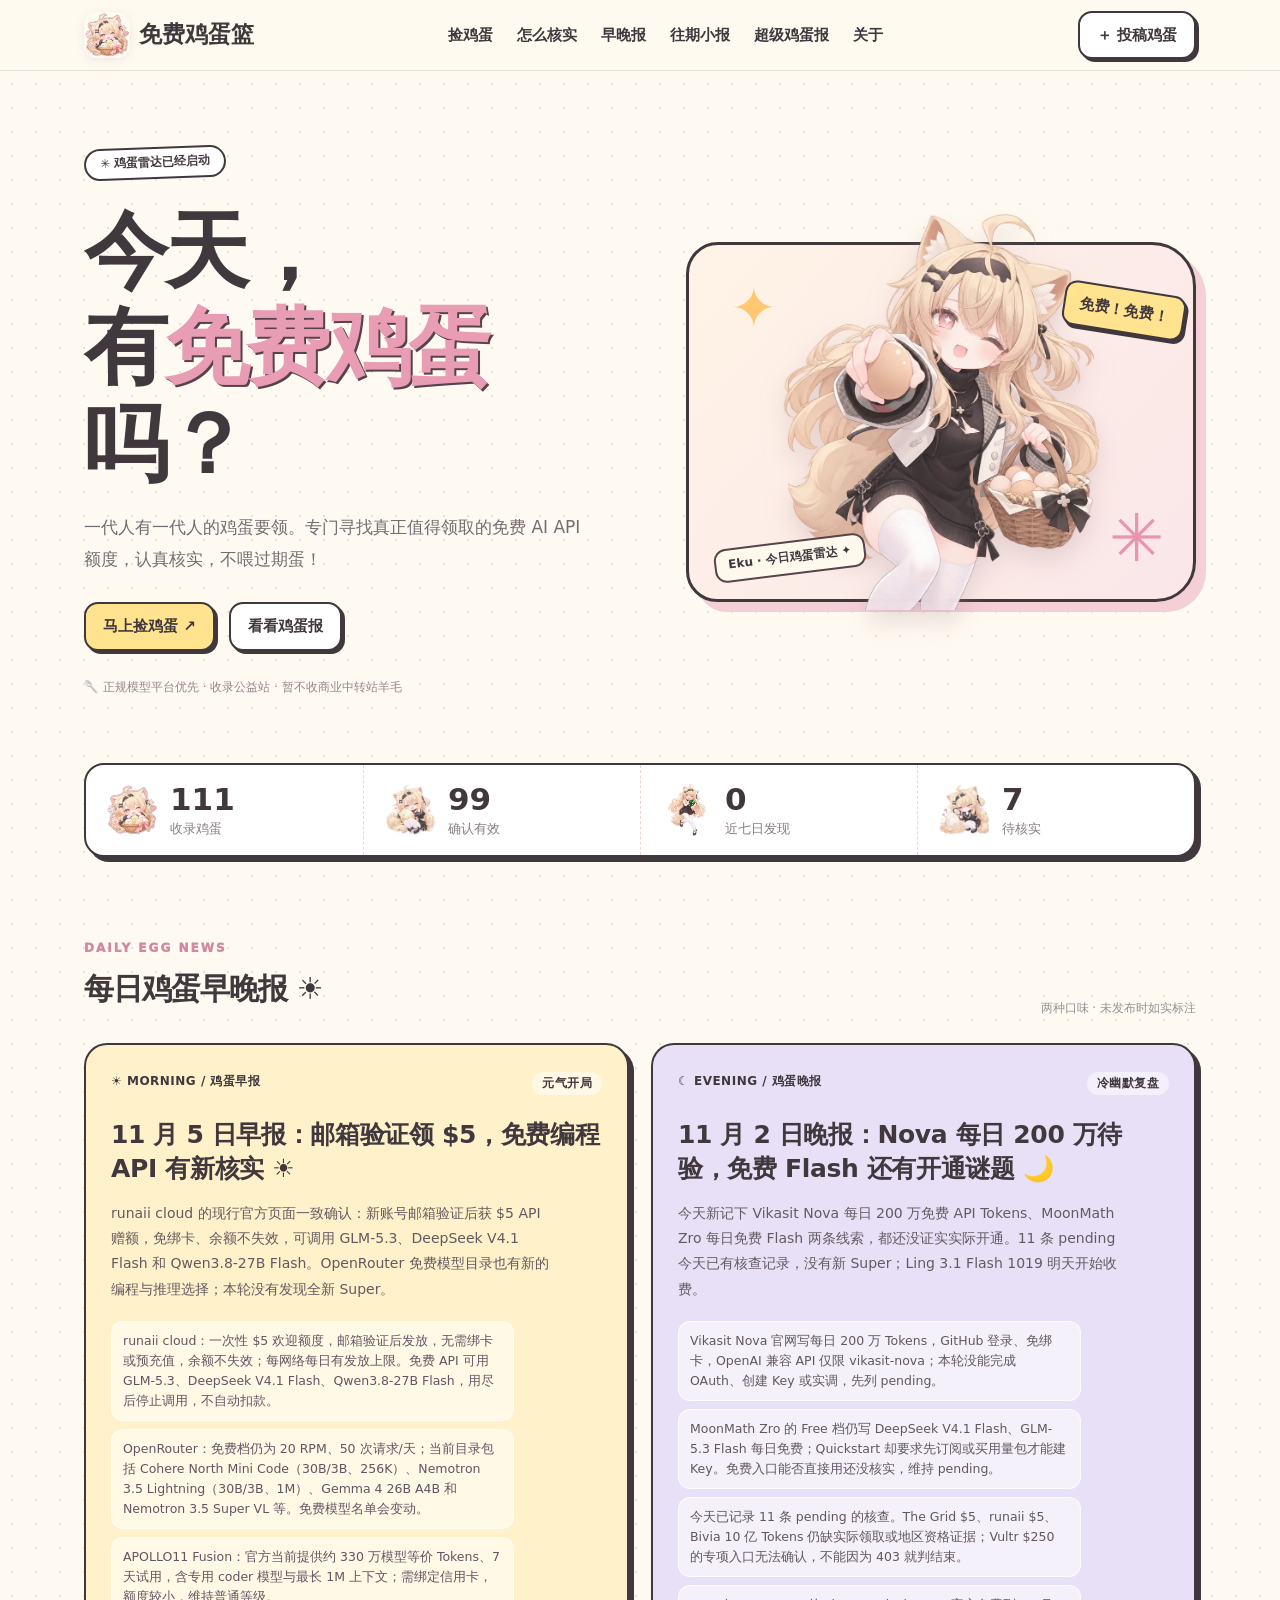
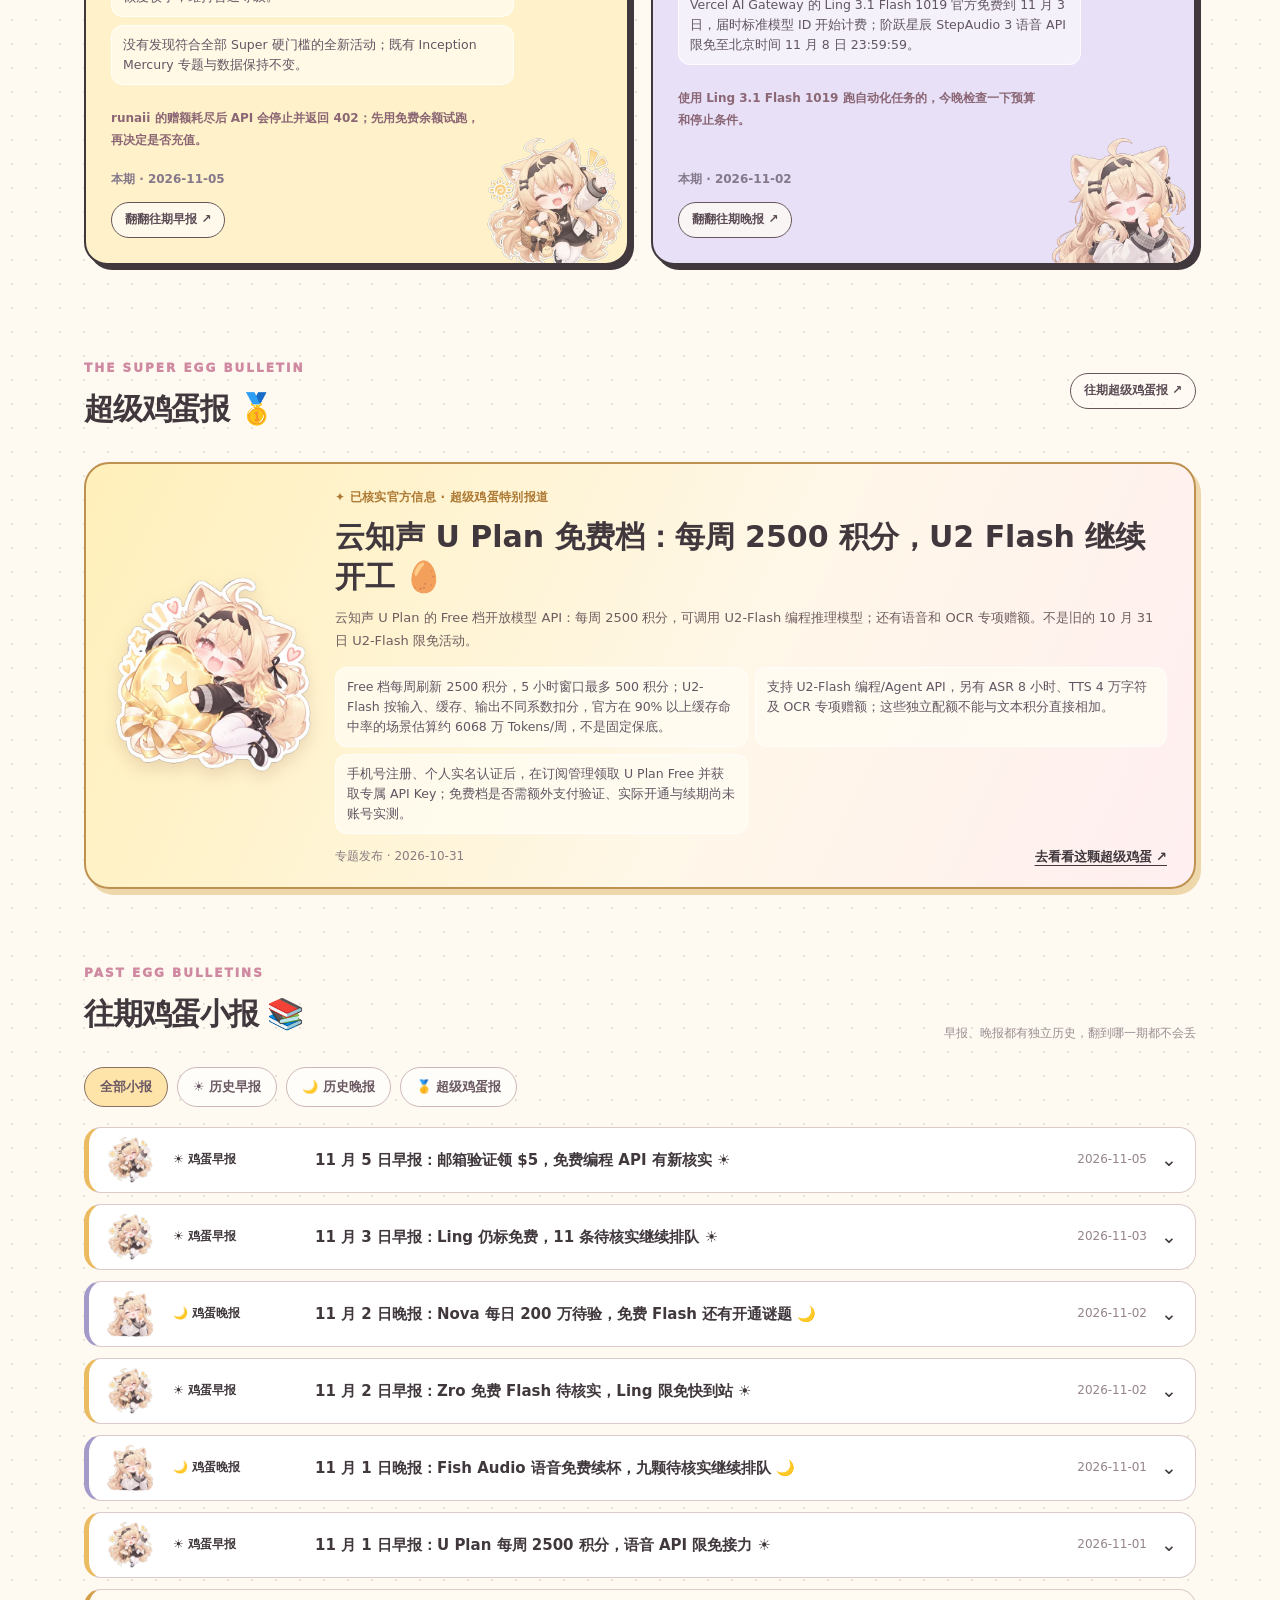
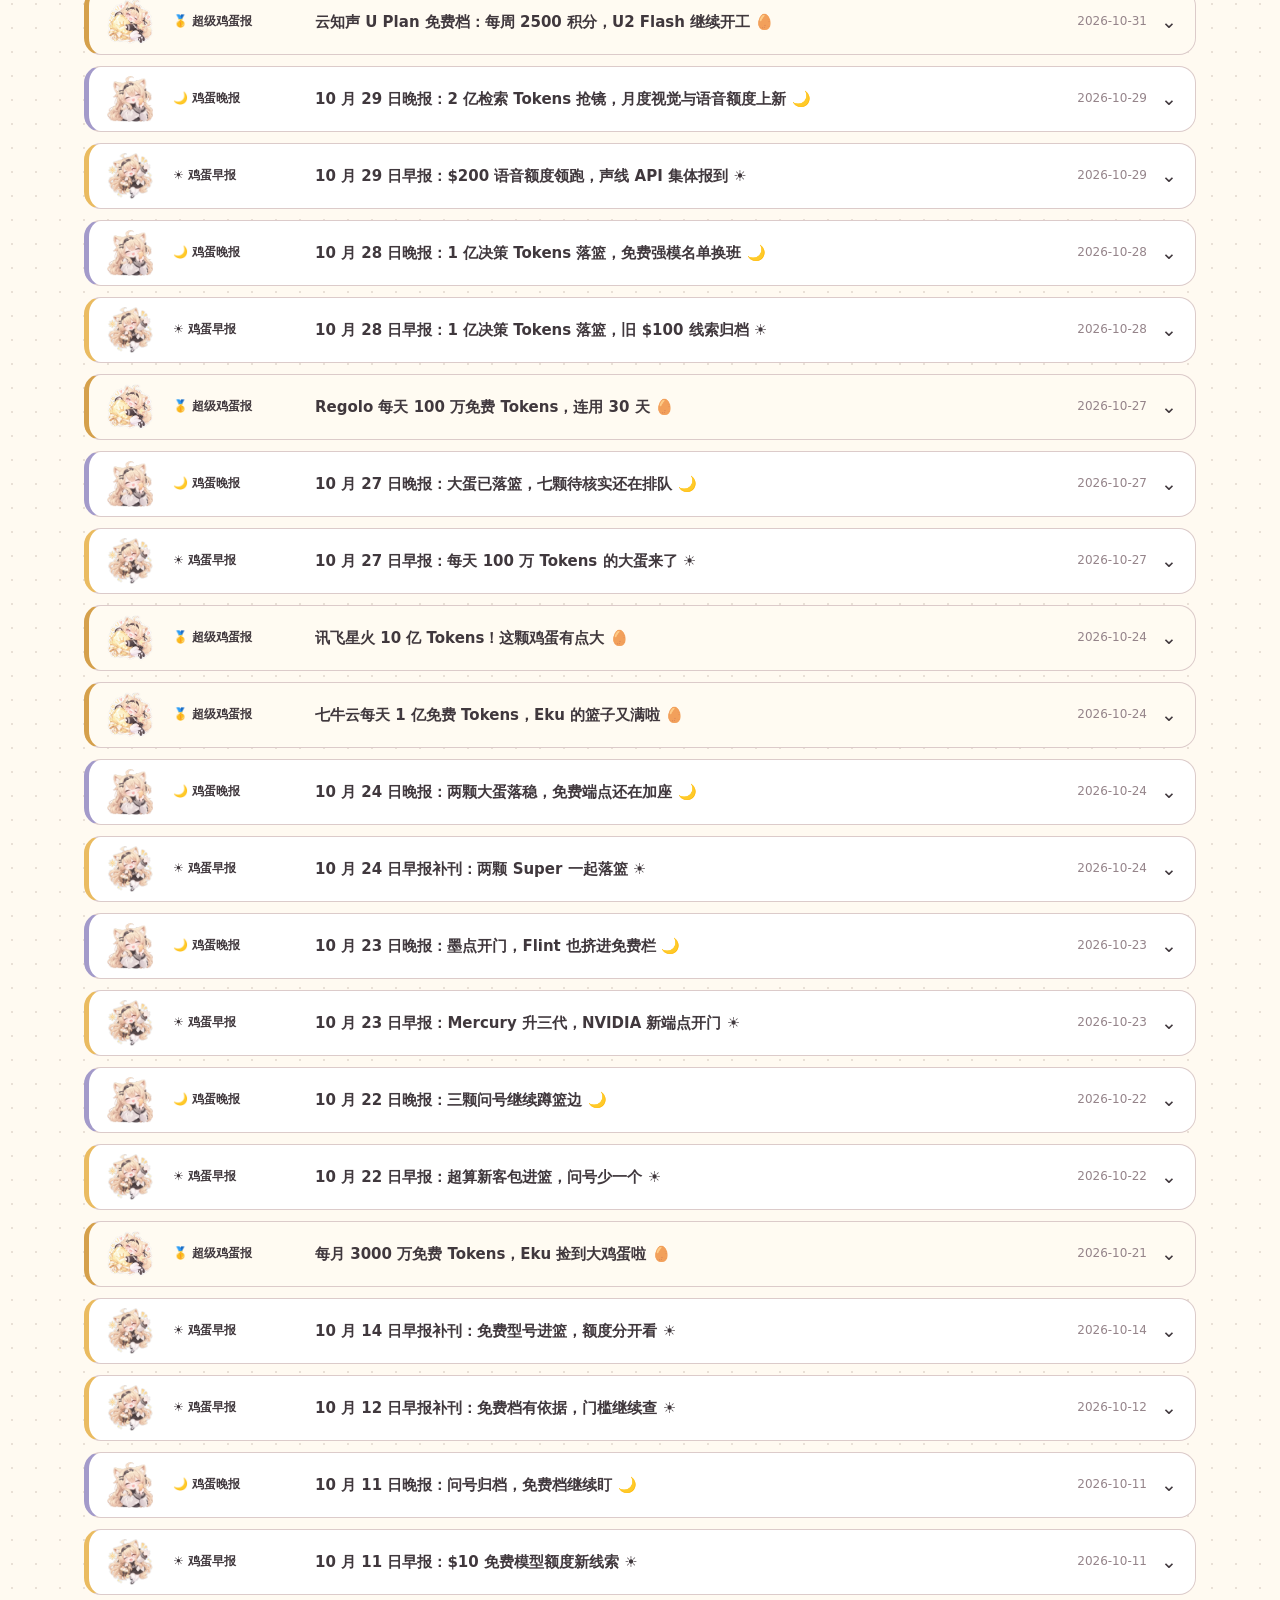
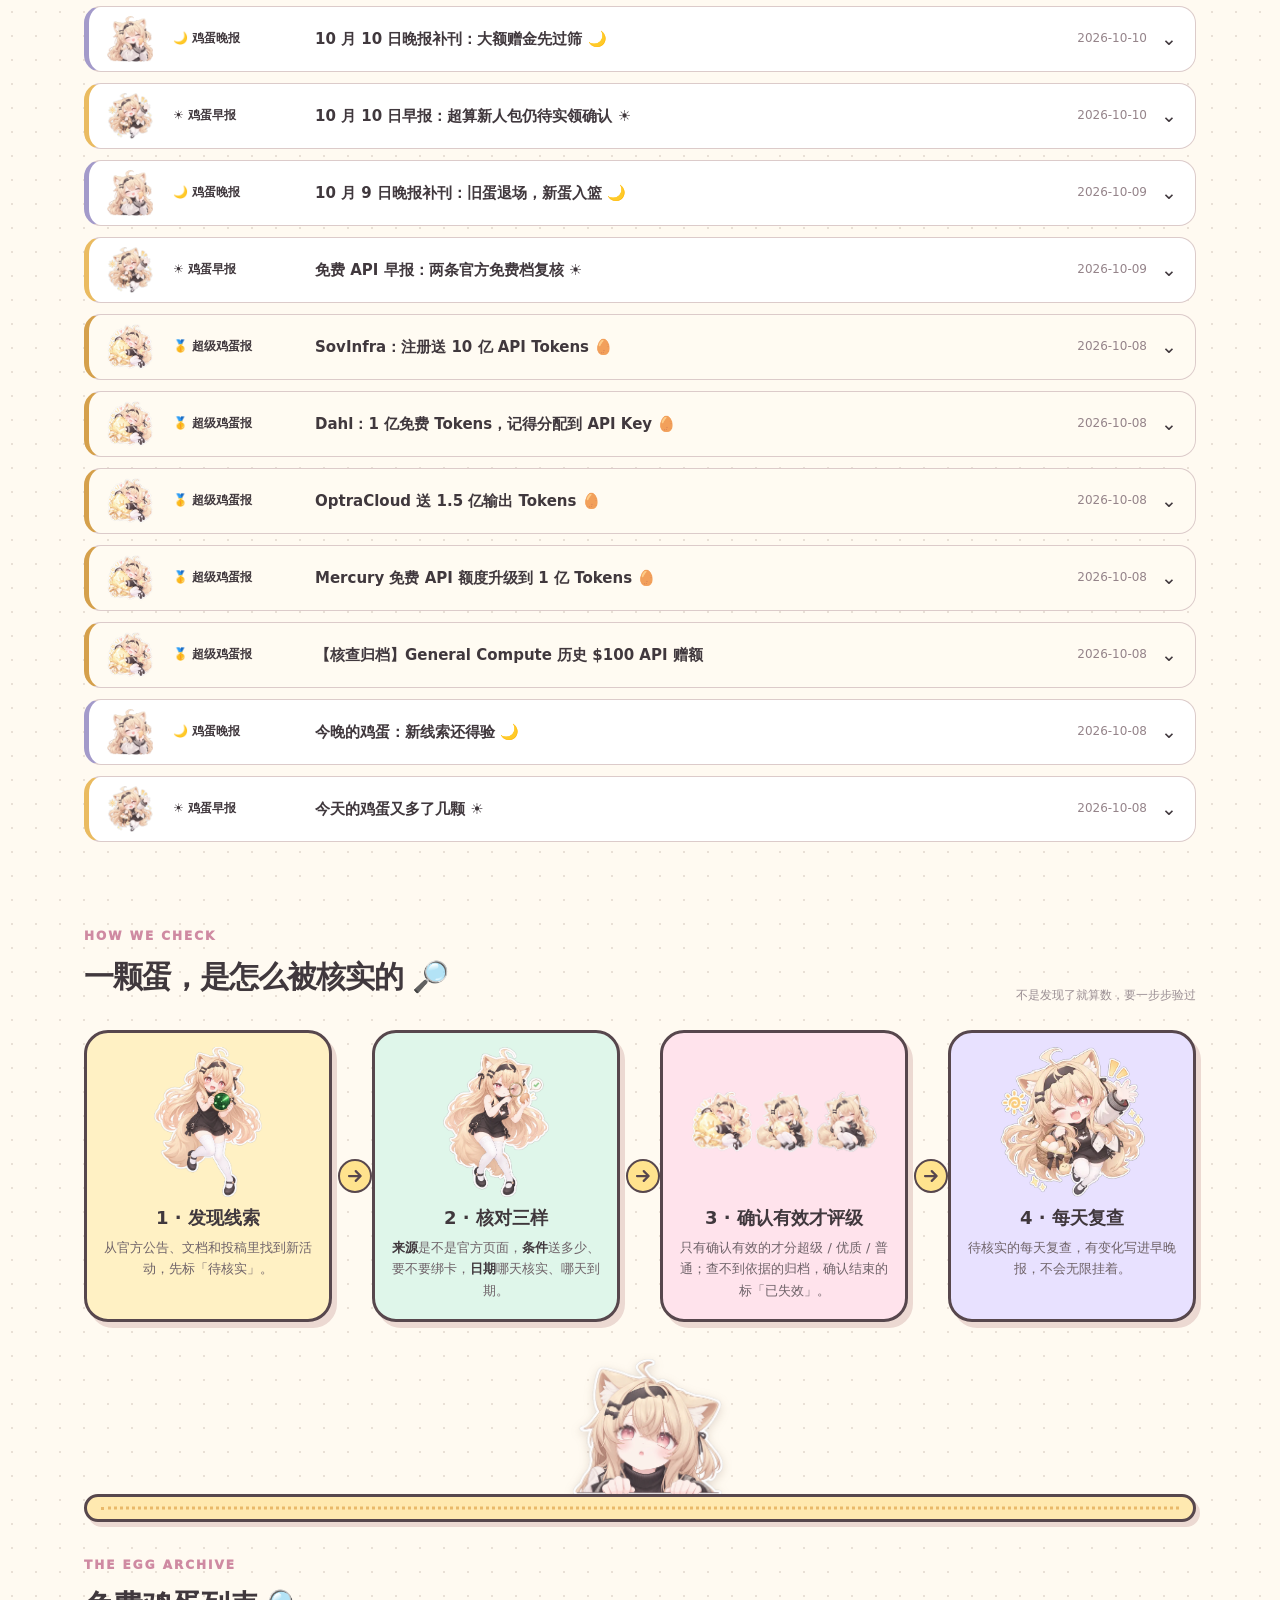
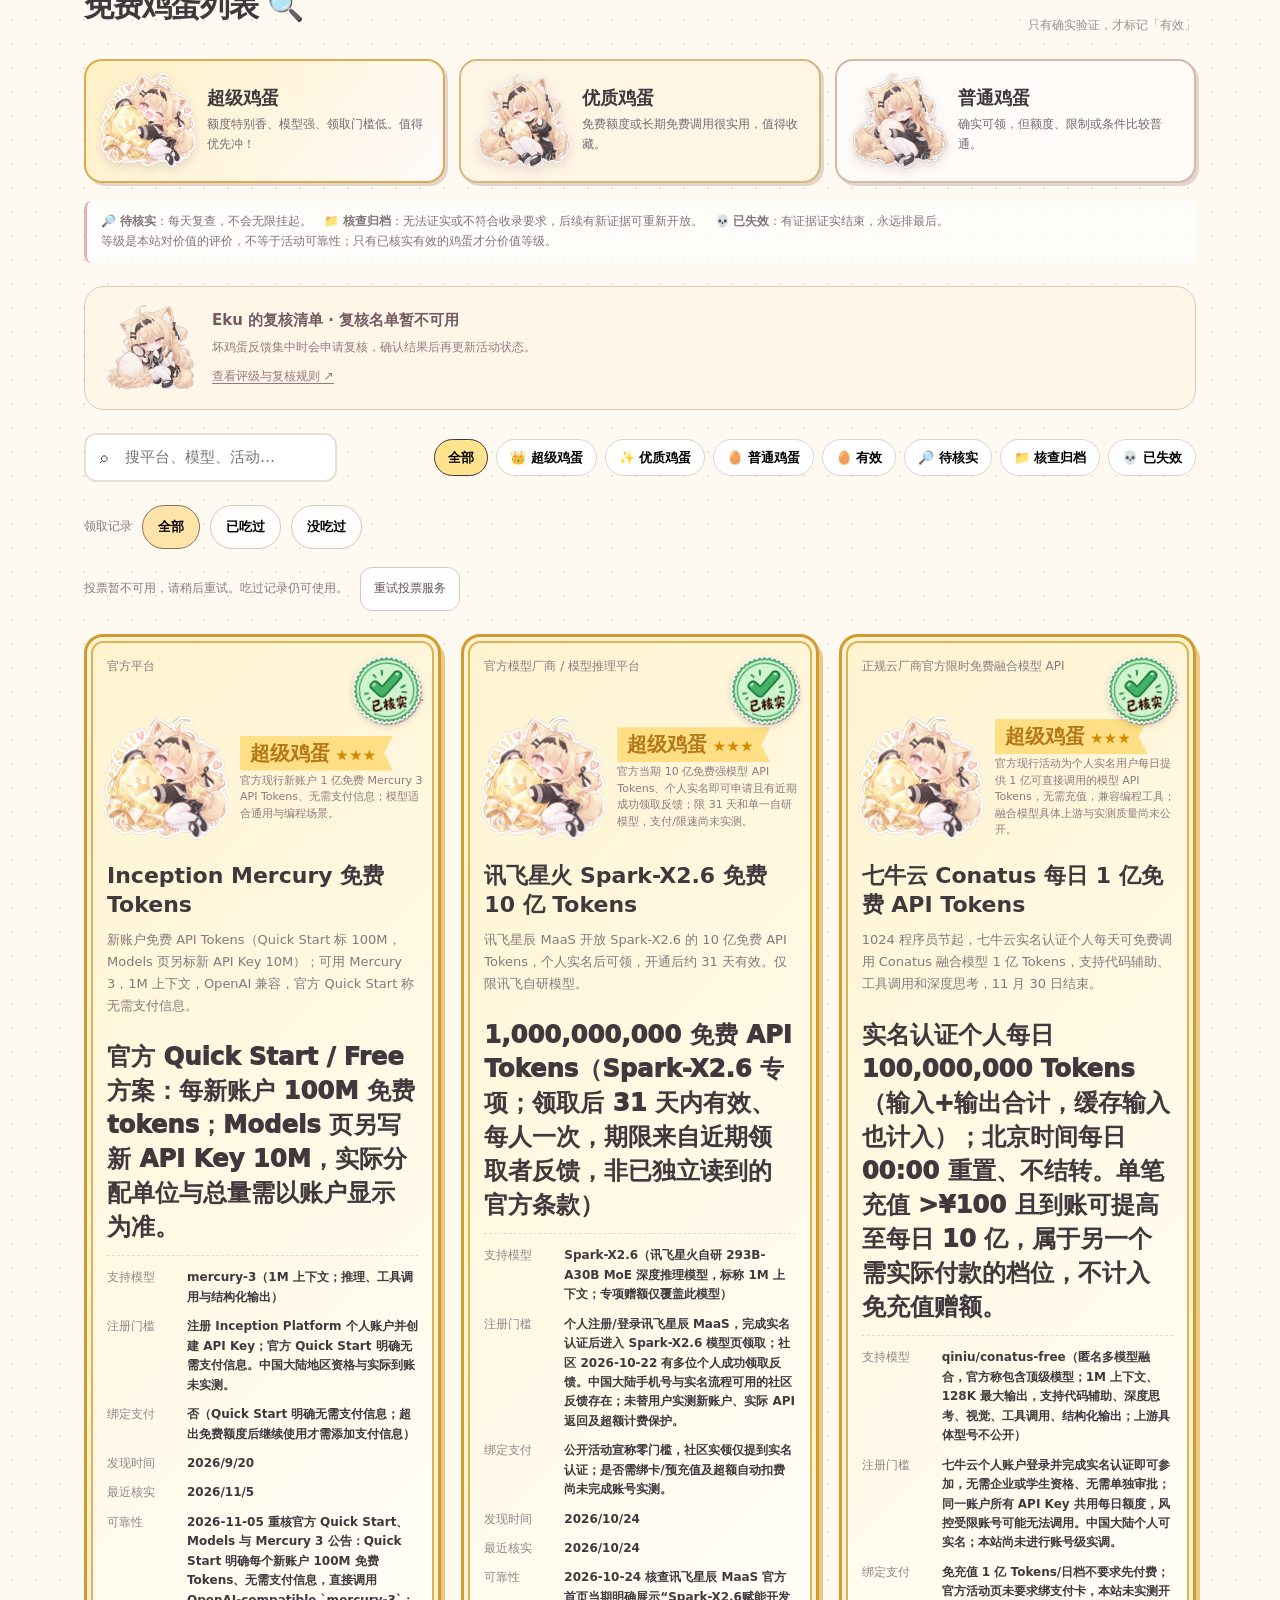
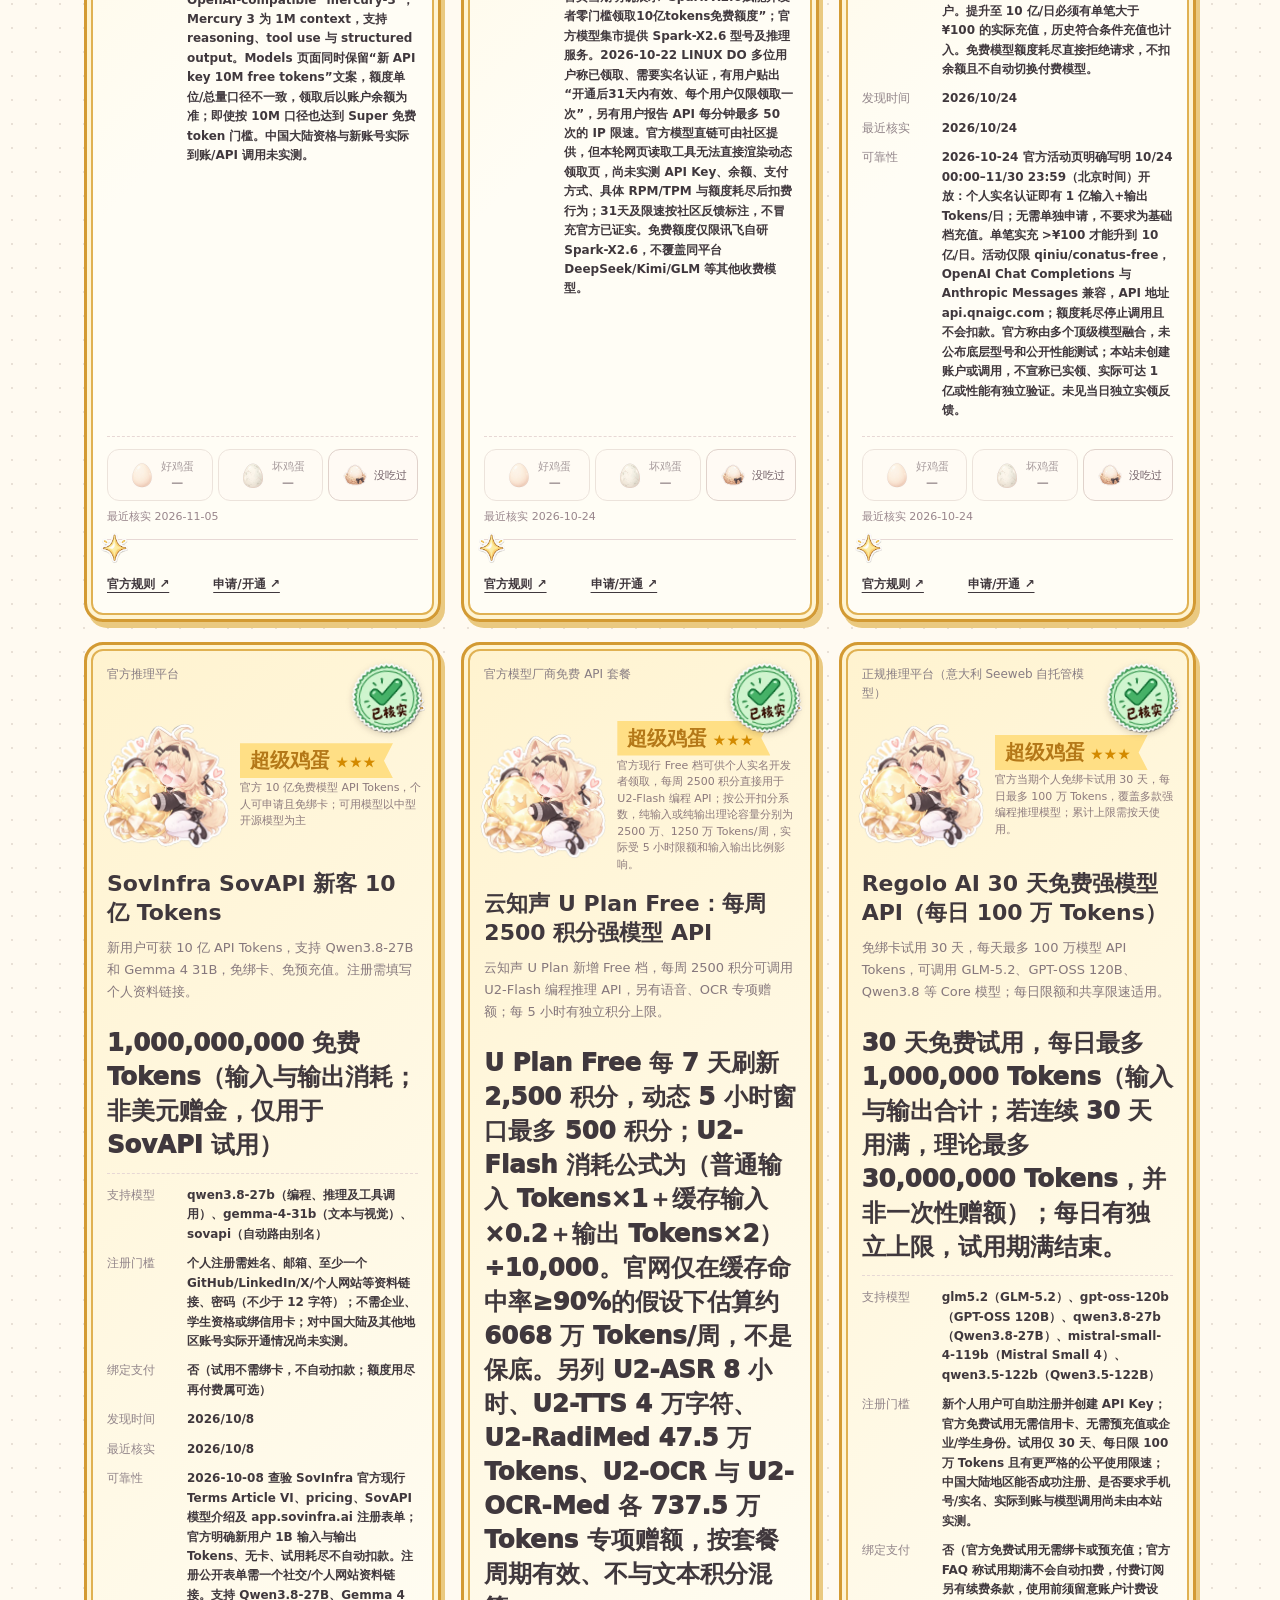
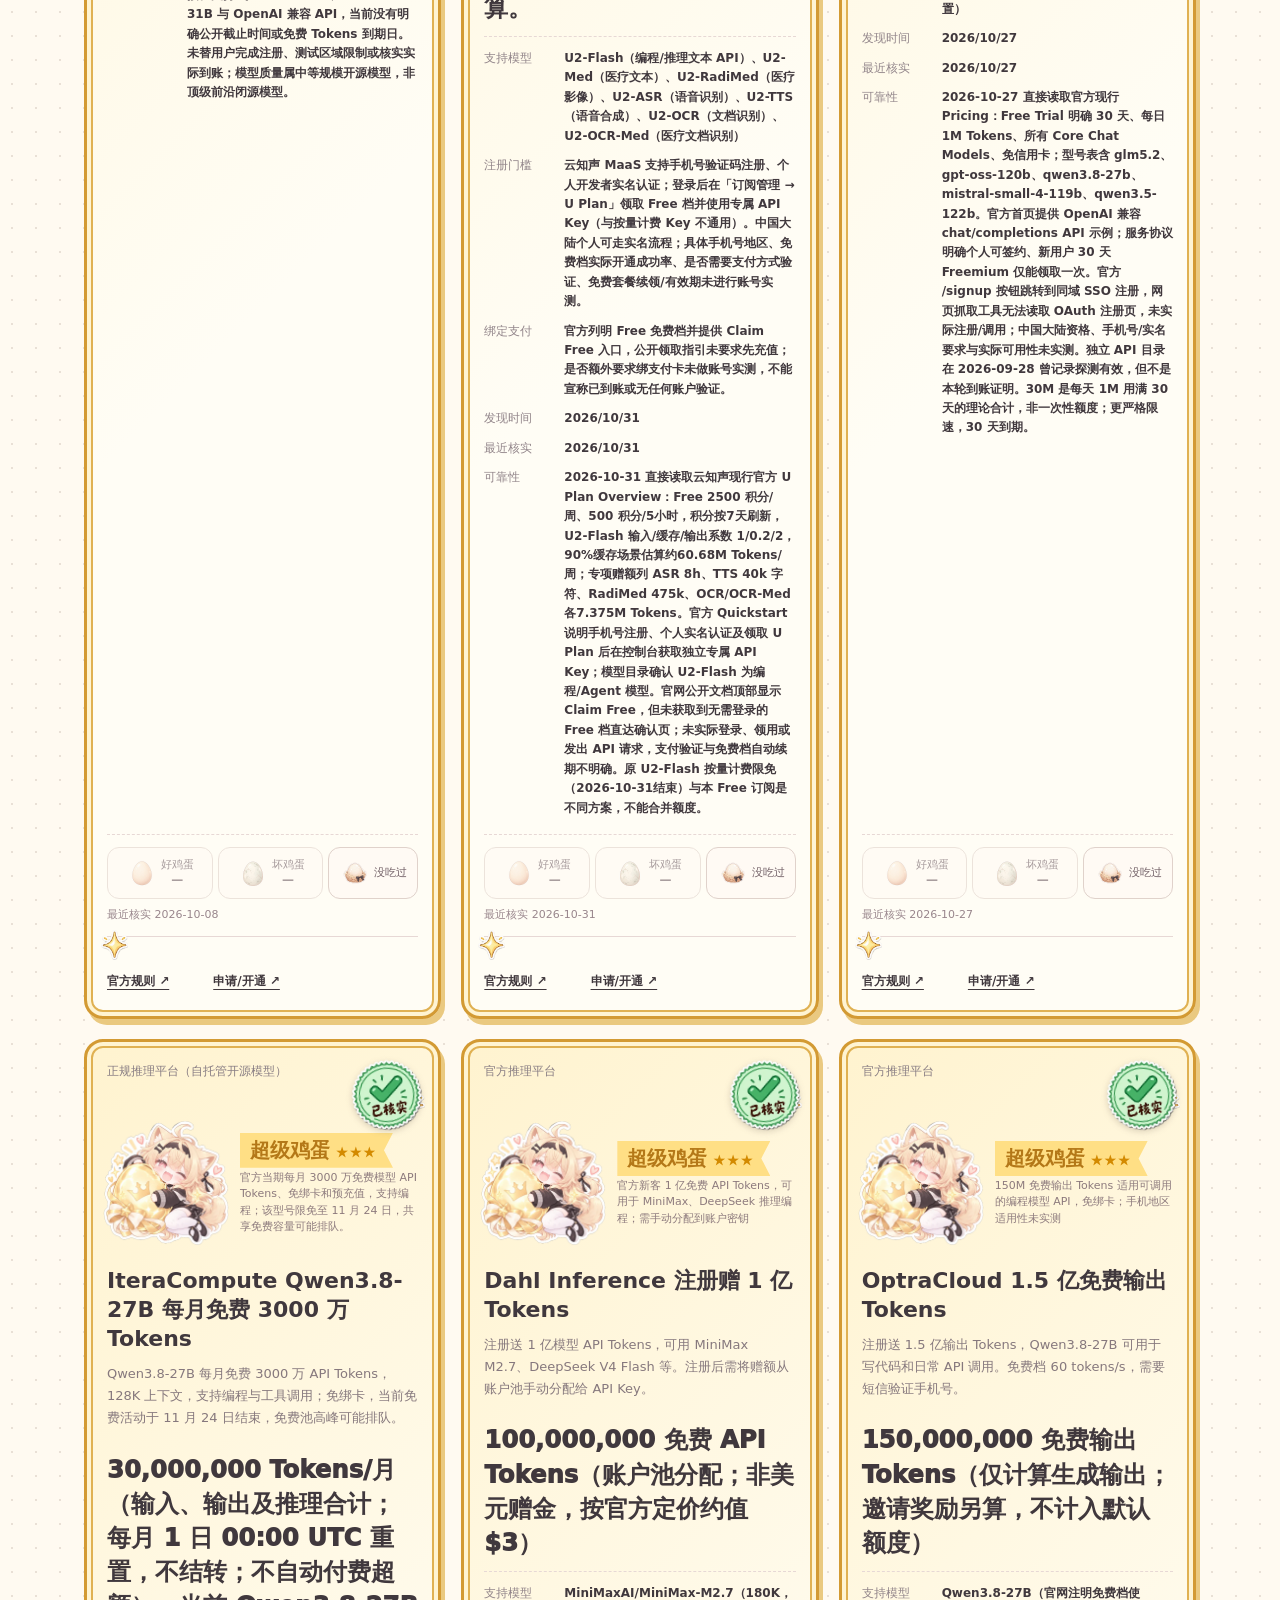
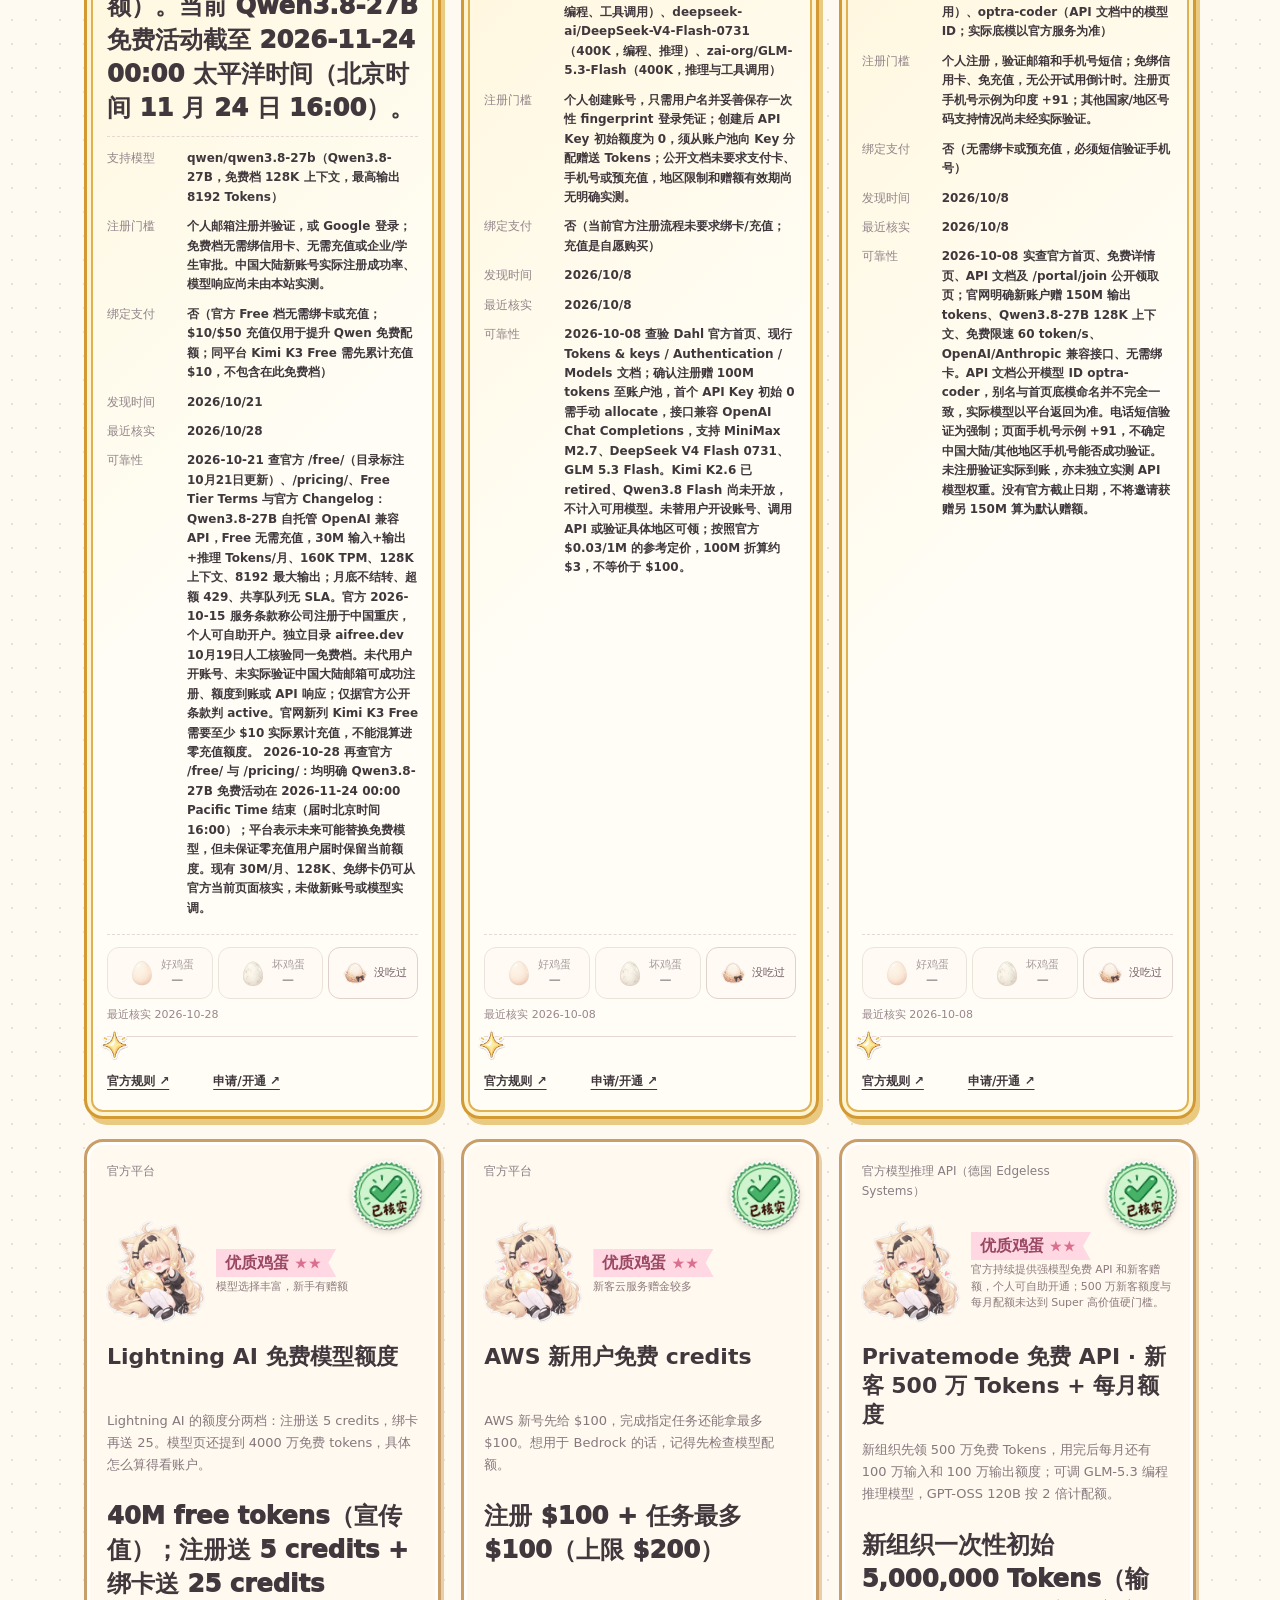
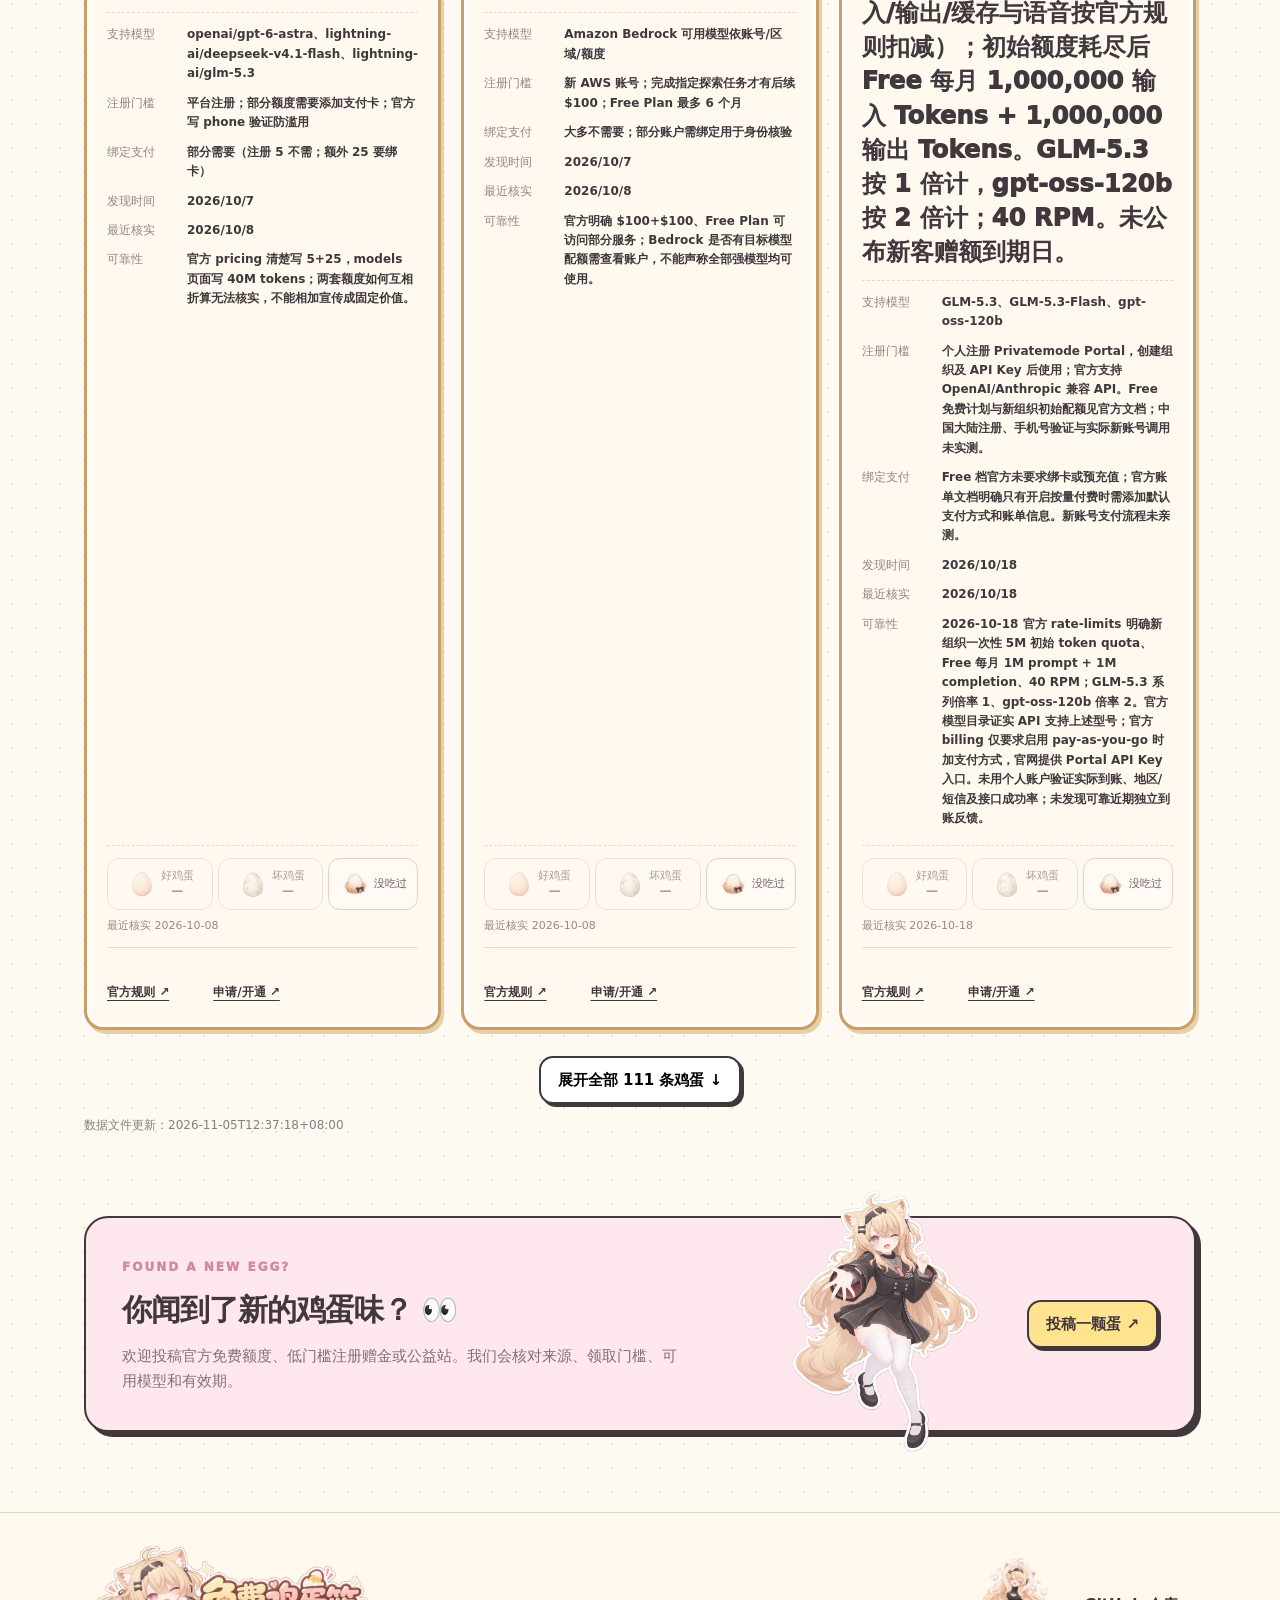
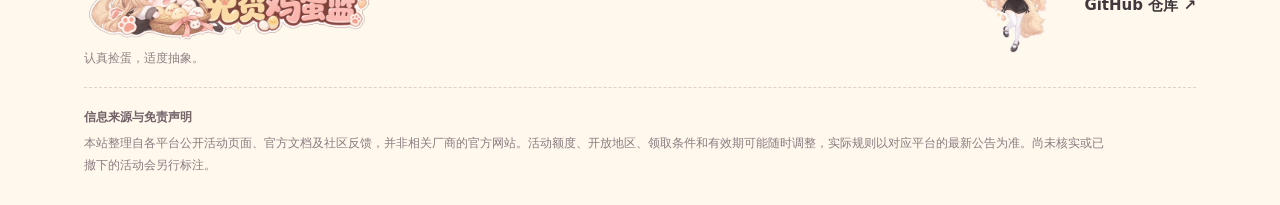
==== index.html @ 025cf50a "chore: prerender static egg list for SEO" ====
<!doctype html><html lang="zh-CN"><head><meta name="google-site-verification" content="b-DpogMk0o2dG3JGjEI1cPCQ_5Cg1grdQEY1y_pyw8s"><meta charset="utf-8"><meta name="viewport" content="width=device-width, initial-scale=1"><title>免费鸡蛋篮｜免费 AI API 额度每日更新与核实清单</title><link rel="icon" href="./assets/favicon.png?v=3" type="image/png" sizes="64x64"><link rel="apple-touch-icon" href="./assets/apple-touch-icon.png?v=3"><meta name="theme-color" content="#fff7e8"><meta name="description" content="每日更新的免费 AI API 额度清单：逐条核实官方来源、领取条件、是否绑卡和有效期，标注有效 / 待核实 / 已失效，并提供每日早晚报。"><meta name="keywords" content="免费AI额度,免费API,大模型免费额度,免费token,AI API 白嫖,公益站,免费额度汇总,免费鸡蛋篮"><meta name="robots" content="index,follow,max-image-preview:large"><link rel="canonical" href="https://freeegg.iffy.site/"><meta property="og:type" content="website"><meta property="og:locale" content="zh_CN"><meta property="og:url" content="https://freeegg.iffy.site/"><meta property="og:site_name" content="免费鸡蛋篮"><meta property="og:title" content="免费鸡蛋篮｜免费 AI API 额度每日更新与核实清单"><meta property="og:description" content="每日更新的免费 AI API 额度清单：逐条核实官方来源、领取条件、是否绑卡和有效期，标注有效 / 待核实 / 已失效，并提供每日早晚报。"><meta property="og:image" content="https://freeegg.iffy.site/assets/wordmark.webp?v=3"><meta property="og:image:alt" content="免费鸡蛋篮 Eku 标志"><meta name="twitter:card" content="summary_large_image"><meta name="twitter:title" content="免费鸡蛋篮｜免费 AI API 额度每日更新与核实清单"><meta name="twitter:description" content="每日更新的免费 AI API 额度清单：逐条核实官方来源、领取条件、是否绑卡和有效期，标注有效 / 待核实 / 已失效，并提供每日早晚报。"><meta name="twitter:image" content="https://freeegg.iffy.site/assets/wordmark.webp?v=3"><script type="application/ld+json">{"@context":"https://schema.org","@type":"WebSite","name":"免费鸡蛋篮","alternateName":["Free AI Credits","免费AI额度清单"],"url":"https://freeegg.iffy.site/","inLanguage":"zh-CN","description":"每日更新的免费 AI API 额度清单：逐条核实官方来源、领取条件、是否绑卡和有效期，标注有效 / 待核实 / 已失效，并提供每日早晚报。","sameAs":["https://github.com/if-u-can/free-ai-credits"]}</script><style>
:root{--ink:#40383d;--cream:#fffaf1;--pink:#f6bed2;--yellow:#ffe38e;--muted:#887e80}*{box-sizing:border-box}html{scroll-behavior:smooth}body{margin:0;font:15px/1.65 system-ui,"Microsoft YaHei",sans-serif;color:var(--ink);background:var(--cream);background-image:radial-gradient(#e9e0d6 .9px,transparent 1px);background-size:24px 24px}a{color:inherit;text-decoration:none}button,input{font:inherit}.wrap{max-width:1160px;margin:auto;padding:0 24px}header{position:sticky;top:0;z-index:10;background:#fffaf1ee;backdrop-filter:blur(10px);border-bottom:1px solid #eadfd7}header .wrap{display:flex;align-items:center;justify-content:space-between;min-height:70px;gap:15px}header .brand{font-weight:950;font-size:23px;white-space:nowrap}.brand i{font-style:normal;display:inline-grid;place-items:center;width:40px;height:40px;border:2px solid var(--ink);border-radius:13px;background:var(--yellow);box-shadow:3px 3px var(--ink);margin-right:10px}nav{display:flex;gap:24px;font-weight:700}nav a:hover{color:#c8738c}.subbtn,.btn{border:2px solid var(--ink);border-radius:14px;background:white;font-weight:850;padding:10px 17px;box-shadow:3px 3px var(--ink);display:inline-block;transition:transform .15s;cursor:pointer}.subbtn:hover,.btn:hover{transform:translate(2px,2px)}.btn.primary{background:var(--yellow)}.hero{display:grid;grid-template-columns:1fr .9fr;align-items:center;gap:35px;padding:76px 0 65px}.tag{display:inline-block;background:white;border:2px solid var(--ink);padding:4px 14px;border-radius:99px;font-size:12px;font-weight:800;transform:rotate(-2deg)}h1{font-size:clamp(50px,7vw,84px);line-height:1.15;margin:24px 0 18px;letter-spacing:-3px;font-weight:1000}h1 em{color:#e89db5;font-style:normal;text-shadow:2px 2px #56424a}.lead{color:#776b73;font-size:17px;max-width:500px;line-height:1.9}.heroaction{display:flex;gap:14px;flex-wrap:wrap;margin:27px 0}.hint{font-size:12px;color:#9a858e}.art{height:360px;background:#ffebef;border:3px solid var(--ink);border-radius:46% 54% 43% 57%/56% 43% 57% 44%;box-shadow:10px 10px #f4cfd6;display:grid;place-items:center;position:relative;overflow:hidden}.art:before{content:'✦';position:absolute;font-size:55px;color:#ffc76f;left:42px;top:18px}.art:after{content:'✳';position:absolute;font-size:66px;color:#e995b0;right:29px;bottom:5px}.mascot{height:244px;width:192px;background:#fffdf2;border:4px solid #4d3b45;box-shadow:inset -15px -18px #ffedce;border-radius:50% 50% 42% 44%/62% 62% 38% 38%;position:relative;z-index:2;transform:rotate(-8deg);animation:bop 3s ease-in-out infinite}.mascot:before{content:'';position:absolute;left:15px;top:29px;background:#dcbca5;width:154px;height:41px;border-radius:80% 20% 50% 10%;transform:rotate(-16deg);box-shadow:0 5px #b79383}.eyes{position:absolute;top:126px;left:44px;display:flex;gap:49px}.eyes i{display:block;background:#4d3b45;height:27px;width:12px;border-radius:50%}.mouth{position:absolute;top:153px;left:87px;font-size:27px;font-weight:900}.cheek{position:absolute;top:154px;width:27px;height:12px;background:#f8b4c1;border-radius:50%}.cheek.left{left:23px}.cheek.right{right:21px}.speech{position:absolute;z-index:3;right:8px;top:43px;background:var(--yellow);padding:8px 14px;border:2px solid var(--ink);border-radius:12px;font-size:15px;font-weight:1000;transform:rotate(9deg);box-shadow:3px 3px var(--ink)}.artlabel{position:absolute;z-index:3;bottom:25px;left:25px;font-weight:900;transform:rotate(-7deg)}@keyframes bop{50%{transform:rotate(-4deg) translateY(-12px)}}.stats{display:grid;grid-template-columns:repeat(4,1fr);border:2px solid var(--ink);box-shadow:5px 5px var(--ink);background:white;border-radius:20px;margin-bottom:82px}.stats>div{padding:22px 15px;text-align:center}.stats>div+div{border-left:1px dashed #e8d8d0}.stats b{font-size:31px;display:block;line-height:1.4}.stats span{color:var(--muted);font-size:13px}.head{display:flex;justify-content:space-between;align-items:end;gap:20px;margin-bottom:24px}.kicker{font-size:12px;color:#cf8aa2;letter-spacing:2px;font-weight:950}h2{font-size:30px;margin:5px 0;letter-spacing:-1px}.soft{font-size:12px;color:#9a8e93}.reportgrid{display:grid;grid-template-columns:1fr 1fr;gap:22px}.report{border:2px solid var(--ink);border-radius:23px;padding:26px;box-shadow:5px 5px var(--ink);min-height:235px}.morning{background:#fff1c9}.evening{background:#e7e0f7}.reporttop{display:flex;justify-content:space-between;font-weight:900;font-size:12px;letter-spacing:.5px}.reporttop span+span{background:#ffffff80;border-radius:99px;padding:2px 10px}.report h3{font-size:24px;margin:30px 0 7px}.report p{margin:5px 0;line-height:1.9}.report time{font-size:12px;color:#84788a}.reports{margin-bottom:94px}.filters{display:flex;align-items:center;justify-content:space-between;gap:16px;flex-wrap:wrap;margin-bottom:23px}.search{display:flex;align-items:center;background:white;border:2px solid #e9ded6;border-radius:12px;padding:9px 14px;min-width:230px}.search input{border:0;background:none;outline:0;width:100%;min-width:0}.chips{display:flex;gap:8px;flex-wrap:wrap}.chips button{border:1.5px solid #ded1cf;background:white;border-radius:99px;padding:7px 13px;cursor:pointer;font-size:13px;font-weight:800}.chips button.active{background:var(--yellow);border-color:var(--ink)}.cards{display:grid;grid-template-columns:repeat(3,minmax(0,1fr));gap:20px}.eggcard{background:white;border:2px solid #65535a;border-radius:19px;padding:20px;box-shadow:3px 4px #dccbc8}.eggcard .line{display:flex;justify-content:space-between;align-items:center;gap:10px}.eggcard h3{font-size:22px;margin:11px 0 5px}.eggcard .desc{font-size:13px;color:#86787d;min-height:45px}.status{font-size:12px;border-radius:99px;padding:4px 10px;font-weight:900;background:#f6e5c9}.status.active{background:#d5f3d8}.status.expired{background:#eedcde}.status.pending{background:#fff0b8}.amount{font-size:26px;font-weight:1000;margin:16px 0 10px}.meta{display:grid;gap:7px;border-top:1px dashed #e7d8d5;padding-top:12px;font-size:12px}.meta div{display:grid;grid-template-columns:76px 1fr;gap:5px}.meta span{color:#92858a}.meta b{font-weight:750}.cardfoot{display:flex;justify-content:space-between;align-items:center;gap:8px;margin-top:18px;font-size:12px}.cardfoot a{font-weight:900;text-decoration:underline;text-underline-offset:3px}.cardfoot a.disabled{color:#afa5a6;pointer-events:none;text-decoration:none}.empty{grid-column:1/-1;padding:38px;text-align:center;border:2px dashed #d4b6ba;border-radius:20px;background:white}.listing{margin-bottom:80px}.submit{display:flex;justify-content:space-between;align-items:center;gap:35px;padding:36px;background:#ffe8ed;border:2px solid var(--ink);box-shadow:5px 5px var(--ink);border-radius:24px;margin-bottom:80px}.submit h2{margin:6px 0 10px}.submit p{color:#807078;margin:0;max-width:660px}.submit .btn{white-space:nowrap}footer{border-top:1px solid #e1d4cb;background:#fff8ed;padding:28px 0}.foot{display:flex;justify-content:space-between;align-items:center;gap:25px}.foot p{color:#8e8183;font-size:12px}.foot a{font-weight:900}.small{font-size:12px;color:#887d83}.error{color:#bb5271}@media(max-width:900px){.hero{grid-template-columns:1fr}.art{max-width:520px;width:100%;margin:auto}.cards{grid-template-columns:repeat(2,1fr)}}@media(max-width:660px){nav{display:none}.wrap{padding:0 17px}.hero{padding-top:45px}.art{height:295px}.stats{grid-template-columns:repeat(2,1fr)}.stats>div:nth-child(3){border-left:0;border-top:1px dashed #e8d8d0}.stats>div:nth-child(4){border-top:1px dashed #e8d8d0}.reportgrid,.cards{grid-template-columns:1fr}.head{align-items:start;flex-direction:column;gap:2px}.submit,.foot{flex-direction:column;align-items:start}h2{font-size:26px}.hero h1{letter-spacing:-2px}header .subbtn{font-size:12px;padding:8px}.stats{margin-bottom:60px}}
.eku-art{background:linear-gradient(130deg,#fff3e6,#fae6e9);border-radius:32px 44px 40px 31px;overflow:visible;isolation:isolate}.eku-hero-img{position:absolute;z-index:4;height:112%;width:100%;object-fit:contain;object-position:bottom;bottom:-11px;filter:drop-shadow(0 12px 12px #aa8d8b45);animation:bop 4s ease-in-out infinite}.eku-art .mascot{display:none}.eku-art .speech{z-index:6}.eku-art .artlabel{z-index:6;background:#fff9ed;border:2px solid #56444a;border-radius:12px;padding:5px 12px;font-size:12px}.report{position:relative;overflow:hidden}.report-mascot{position:absolute;right:3px;bottom:-15px;width:140px;height:140px;object-fit:contain;opacity:.91;pointer-events:none}.report h3,.report p,.report time{position:relative;z-index:2}.report p{max-width:75%}.night-mascot{object-position:center;opacity:.95}@media(max-width:660px){.eku-hero-img{height:108%}.report-mascot{width:110px;height:110px}.report p{max-width:78%}}
/* Egg value tiers: status is independent of editorial value grade */
.grade-guide{display:grid;grid-template-columns:repeat(3,minmax(0,1fr));gap:14px;margin:0 0 18px}
.grade-explain{display:grid;grid-template-columns:100px 1fr;align-items:center;gap:8px;border:2px solid #57474d;background:#fff;border-radius:18px;padding:10px 13px;min-height:124px;box-shadow:3px 3px #e3d5cb}
.grade-explain img{width:98px;height:98px;object-fit:contain;filter:drop-shadow(0 4px 5px #bfa4a455)}
.grade-explain strong{display:block;font-size:18px;line-height:1.5}
.grade-explain p{font-size:12px;color:#746972;margin:4px 0}
.grade-explain.super{background:linear-gradient(130deg,#fff1c4,#fffafb);border-color:#dbab52}
.grade-explain.premium{background:#fff5e5;border-color:#d7b77c}
.grade-explain.normal{background:#fffbf8;border-color:#d8b7a4}
.status-explain{font-size:12px;color:#81747a;margin:0 0 23px;padding:11px 14px;background:#ffffffa8;border-left:3px solid #e3b1ba;border-radius:8px}
.tier-card{position:relative;overflow:hidden;transition:transform .18s ease,box-shadow .18s ease}
.tier-card:hover{transform:translateY(-3px);box-shadow:4px 8px #dacaca}
.tier-card.tier-super{border-color:#d39a33;background:linear-gradient(135deg,#fff3cf,#fffdf5 62%);box-shadow:4px 5px #eac980}
.tier-card.tier-premium{border-color:#ca9e69;background:#fff9ef}
.tier-card.tier-normal{border-color:#9f8a8a}
.tier-card.tier-pending{border-color:#c5b1a1;background:#fffdf8}
.tier-card.tier-expired{border-color:#aaa1ac;background:#faf8fa}
.grade-strip{display:flex;align-items:center;gap:10px;margin:8px -5px 8px}
.grade-strip img{width:92px;height:92px;object-fit:contain;flex-shrink:0}
.grade-copy{display:flex;flex-direction:column;gap:2px}
.grade-copy strong{font-size:16px;font-weight:950;color:#53404b}
.grade-copy small{font-size:11px;color:#8d7a7d;line-height:1.5}
.tier-card.tier-super .grade-copy strong{color:#b47818}
.tier-card.tier-expired .grade-copy strong{color:#887981}
@media(max-width:900px){.grade-guide{grid-template-columns:1fr 1fr}.grade-explain:last-child{grid-column:1/-1}}
@media(max-width:660px){.grade-guide{grid-template-columns:1fr;gap:10px}.grade-explain:last-child{grid-column:auto}.grade-explain{min-height:100px;grid-template-columns:83px 1fr}.grade-explain img{width:83px;height:83px}.grade-strip img{width:84px;height:84px}}

/* Cards: one flexible column per card. Natural row height, no clipped evidence. */
.cards{align-items:stretch}
.eggcard{display:flex;flex-direction:column;min-width:0;height:100%}
.card-main{display:flex;flex-direction:column;flex:1;min-width:0}
.eggcard .line{min-height:34px}
.eggcard .grade-strip{min-height:100px}
.eggcard .grade-copy{min-width:0}
.eggcard .grade-copy small{overflow-wrap:anywhere}
.eggcard h3{line-height:1.32;min-height:2.64em;margin:8px 0 10px;overflow-wrap:anywhere}
.eggcard .desc{line-height:1.7;min-height:3.4em;margin:0 0 8px}
.eggcard .amount{font-size:clamp(19px,1.9vw,25px);line-height:1.4;min-height:4.2em;margin:15px 0 11px;overflow-wrap:anywhere;word-break:normal}
.eggcard .meta{width:100%;gap:10px;font-size:12px;line-height:1.62}
.eggcard .meta>div{grid-template-columns:72px minmax(0,1fr);gap:8px;align-items:start}
.eggcard .meta b{min-width:0;overflow-wrap:anywhere;word-break:normal}
.eggcard .cardfoot{margin-top:auto;padding-top:15px;min-height:100px;border-top:1px solid #e7d8d5;display:grid;grid-template-rows:minmax(20px,auto) minmax(28px,auto);gap:9px;align-content:end;align-items:center;font-size:12px}
.eggcard .foot-note{color:#887d83;font-size:12px;line-height:1.55}
.eggcard .foot-links{display:flex;justify-content:flex-end;align-items:center;gap:10px 16px;flex-wrap:wrap;min-height:28px}
.eggcard .foot-links a{font-size:12px;font-weight:900;text-decoration:underline;text-underline-offset:4px;white-space:nowrap}
.eggcard .foot-links a:focus-visible{outline:2px solid #ce8ba3;outline-offset:4px}
@media(max-width:660px){
  .eggcard .grade-strip{min-height:84px}
  .eggcard h3,.eggcard .desc,.eggcard .amount{min-height:0}
  .eggcard .amount{font-size:23px}
  .eggcard .cardfoot{min-height:90px}
}

/* 鸡蛋小报：保留清晰的事实卡点，给 Eku 的语气一点呼吸空间 */
.report{min-width:0;display:flex;flex-direction:column;justify-content:flex-start;padding:27px 25px 25px}
.report h3{font-size:clamp(21px,2.2vw,25px);line-height:1.35;margin:23px 0 10px;max-width:100%;letter-spacing:-.35px}
.report #morningcontent,.report #eveningcontent{font-size:14px;line-height:1.8;max-width:90%;color:#655a62}
.report-highlights{display:grid;gap:8px;list-style:none;padding:0;margin:14px 0 12px;max-width:82%;position:relative;z-index:2}
.report-highlights:empty{display:none}
.report-highlights li{background:#ffffff8a;border:1px solid #ffffffbd;border-radius:12px;padding:9px 11px;font-size:12.5px;line-height:1.6;color:#625663}
.report-tip{max-width:82%;font-size:12px;line-height:1.6;color:#8b6674;font-weight:750;margin-top:10px!important;position:relative;z-index:2}
.report-tip[hidden]{display:none}
.report time{display:block;margin-top:auto;padding-top:13px;font-size:12px;font-weight:750;position:relative;z-index:2}
.report.waiting{background:linear-gradient(145deg,#e8e2f7,#f5eafb)}
.report.waiting .report-mascot{width:185px;height:185px;right:5px;bottom:-12px;opacity:.87}
@media(max-width:660px){.report{padding:24px 21px}.report h3{margin-top:19px}.report-highlights{max-width:88%}.report-tip{max-width:86%}.report #morningcontent,.report #eveningcontent{max-width:90%}.report.waiting .report-mascot{width:130px;height:130px}}

/* Historical morning/evening archive & super egg features */
#history,#super-news{scroll-margin-top:95px}
.read-past{display:inline-flex;align-items:center;align-self:flex-start;justify-content:center;position:relative;z-index:3;border-radius:99px;border:1.5px solid #66565a;background:#fffcf5c9;padding:7px 13px;font-size:12px;font-weight:850;color:#5b4b55;margin-top:14px;text-decoration:none}
.read-past:hover{background:#ffecc6}
.report>.read-past{margin-top:12px}
.super-news{margin:0 0 75px}
.super-story{display:grid;grid-template-columns:200px minmax(0,1fr);align-items:center;gap:22px;background:linear-gradient(115deg,#fff0ba,#fff7e8 58%,#ffeff1);border:2px solid #bf9150;border-radius:25px;box-shadow:5px 6px #eed7aa;padding:20px 27px}
.super-story>img{width:100%;height:220px;object-fit:contain;filter:drop-shadow(0 7px 8px #bd96784d)}
.super-story-copy{min-width:0}
.super-mini{font-size:12px;font-weight:900;color:#ac7832;letter-spacing:.3px}
.super-story h3{font-size:clamp(23px,2.7vw,30px);line-height:1.35;margin:8px 0 8px}
.super-story-copy>p{font-size:13px;line-height:1.8;color:#705d60;margin:7px 0}
.super-story .report-highlights{max-width:none;grid-template-columns:repeat(2,minmax(0,1fr));gap:7px}
.super-story .report-highlights li{background:#fffcf3bd}
.super-story .report-tip{max-width:none}
.super-actions{display:flex;gap:14px;flex-wrap:wrap;align-items:center;justify-content:space-between;margin-top:10px}
.super-actions a{display:inline-block;font-size:13px;font-weight:900;text-decoration:underline;text-underline-offset:4px}
.news-archive{margin:0 0 85px}
.archive-filters{display:flex;flex-wrap:wrap;gap:9px;margin:15px 0 20px}
.archive-filters button{border-radius:99px;border:1.5px solid #cdb8b9;background:#fffdf9;padding:8px 15px;color:#6b5963;font-weight:850;font-size:13px;cursor:pointer}
.archive-filters button.active{background:#ffe4aa;border-color:#877162}
.archive-list{display:grid;gap:11px}
.archive-entry{border:1.5px solid #dccbca;border-radius:17px;background:white;overflow:hidden}
.archive-entry.morning{border-left:5px solid #eabb60}
.archive-entry.evening{border-left:5px solid #a39aca}
.archive-entry.super{border-left:5px solid #d5a04b;background:#fffbf2}
.archive-entry summary{list-style:none;cursor:pointer;display:grid;grid-template-columns:128px minmax(0,1fr) 90px 16px;align-items:center;gap:14px;padding:15px 18px}
.archive-entry summary::-webkit-details-marker{display:none}
.archive-kind{font-size:12px;font-weight:900;white-space:nowrap}
.archive-title{font-size:15px;font-weight:900;overflow-wrap:anywhere}
.archive-entry summary time{font-size:12px;color:#95848a;text-align:right}
.archive-chevron{font-size:19px;transition:transform .16s}
.archive-entry[open] .archive-chevron{transform:rotate(180deg)}
.archive-body{border-top:1px dashed #e2d3d2;padding:13px 19px 19px;font-size:13px;line-height:1.85;color:#75696e}
.archive-body p{margin:8px 0}.archive-body ul{margin:8px 0;padding-left:22px}.archive-body li{margin:4px 0}
.archive-tip{background:#fff1d4;border-radius:10px;padding:8px 12px}
.archive-links{display:flex;flex-wrap:wrap;gap:15px}.archive-links a{font-weight:900;text-decoration:underline}
.archive-empty{border:2px dashed #decbd0;border-radius:20px;padding:34px 20px;background:#fffdfae8;text-align:center;color:#89787d}
.archive-empty small{display:block;margin-top:6px}
@media(max-width:760px){.super-story{grid-template-columns:130px minmax(0,1fr);gap:10px;padding:17px}.super-story>img{height:150px}.super-story .report-highlights{grid-template-columns:1fr}.archive-entry summary{grid-template-columns:1fr 16px;gap:4px 12px}.archive-kind{grid-column:1}.archive-title{grid-column:1}.archive-entry summary time{grid-column:1;text-align:left}.archive-chevron{grid-column:2;grid-row:1/4;align-self:center}}
@media(max-width:520px){.super-story{grid-template-columns:1fr}.super-story>img{height:155px;width:155px;margin:auto}.news-archive{margin-bottom:60px}}

/* Verified cards already link to the rules; no redundant disclaimer line. */
.eggcard .foot-note:empty{display:none}
.eggcard .cardfoot:has(.foot-note:empty){grid-template-rows:auto;min-height:60px}

/* General terms are collected here once, not repeated under every egg. */
.site-disclaimer{border-top:1px dashed #e0d0c9;margin-top:18px;padding:18px 0 0;color:#8a7c80;font-size:12px;line-height:1.85}
.site-disclaimer strong{color:#726369;font-size:12px;font-weight:800}
.site-disclaimer p{margin:4px 0 0;max-width:1030px}
@media(max-width:660px){.site-disclaimer{padding-top:15px}}

/* Generated raster branding, separate from text so it remains legible at every size. */
header a.brand{display:inline-flex;align-items:center;gap:9px;min-width:max-content;text-decoration:none;line-height:1.1}
header .brand .brand-mark{display:block;flex:0 0 46px;width:46px;height:46px;object-fit:contain;border-radius:12px;box-shadow:0 2px 8px #896a6a22}
.footer-brand{display:flex;flex-direction:column;gap:3px}
.footer-wordmark{display:block;max-width:min(100%,290px);height:auto;aspect-ratio:1560/556;object-fit:contain;border-radius:12px}
.footer-brand p{margin:2px 0 0}
@media(max-width:920px){header nav{gap:12px;font-size:12px}header .brand{font-size:20px}header .brand .brand-mark{width:40px;height:40px;flex-basis:40px}}
@media(max-width:740px){header nav{display:none}}

/* verify section */
.verify{margin:0 0 80px}
.flow{list-style:none;margin:0;padding:0;display:grid;grid-template-columns:repeat(4,1fr);gap:40px;counter-reset:f}
.flow li{position:relative;border:3px solid #57474d;border-radius:24px;background:#fff;padding:14px 16px 18px;box-shadow:5px 6px #ecd9d2;text-align:center}
.flow li:nth-child(1){background:#fff1c4}.flow li:nth-child(2){background:#dff6ea}.flow li:nth-child(3){background:#ffe3ec}.flow li:nth-child(4){background:#e8e1ff}
.flow li+li::before{content:"";position:absolute;left:-37px;top:50%;width:34px;height:34px;margin-top:-17px;box-sizing:border-box;border:2px solid #57474d;border-radius:50%;background:#ffe38e url("data:image/svg+xml,%3Csvg xmlns='http://www.w3.org/2000/svg' viewBox='0 0 24 24' fill='none' stroke='%2357474d' stroke-width='3' stroke-linecap='round' stroke-linejoin='round'%3E%3Cpath d='M4 12h15M13 5.5l6.5 6.5-6.5 6.5'/%3E%3C/svg%3E") center/18px no-repeat;z-index:2}
.flow img{display:block;width:100%;max-width:150px;height:150px;object-fit:contain;margin:0 auto 6px}
.flow .flow-grades{display:flex;justify-content:center;height:150px;align-items:center;margin-bottom:6px}
.flow .flow-grades img{width:33%;height:auto;max-width:62px;margin:0}
.flow b{display:block;font-size:18px;margin-bottom:4px}
.flow p{margin:0;font-size:13px;line-height:1.65;color:#6f6369}
.flow em{font-style:normal;font-weight:800;color:#40383d}
@media(max-width:900px){.flow{grid-template-columns:1fr 1fr;gap:22px}.flow li+li::before{display:none}}
@media(max-width:480px){.flow{grid-template-columns:1fr}.flow img,.flow .flow-grades{height:120px}.flow img{max-width:120px}}
.more-wrap{display:flex;justify-content:center;margin:26px 0 0}
@media(max-width:900px){.verify-grid{grid-template-columns:1fr}.verify-ask{max-width:calc(100% - 100px)}.verify-eku{width:108px}}
@media(max-width:560px){.verify-three{grid-template-columns:1fr}}

/* illustration touches */
.stats>div{display:grid;grid-template-columns:auto 1fr;grid-template-areas:"i b" "i s";column-gap:12px;align-items:center;text-align:left;padding:16px 20px}
.stats>div img{grid-area:i;width:52px;height:52px;object-fit:contain}
.stats b{grid-area:b;line-height:1.2}.stats span{grid-area:s}
.submit{position:relative;overflow:visible;padding-right:36px}.submit>div:first-of-type{max-width:560px}
.submit-eku{position:absolute;right:215px;bottom:-22px;height:262px;width:auto;pointer-events:none}
.submit .btn{position:relative;z-index:2}
.foot-eku{height:96px;width:auto;margin-left:auto;margin-right:10px}
.foot{flex-wrap:wrap}
.empty img{display:block;width:120px;height:auto;margin:0 auto 8px}
.totop{position:fixed;right:18px;bottom:18px;z-index:30;width:54px;height:54px;border-radius:50%;border:2px solid var(--ink);background:#fff url("./assets/brand-mark.webp") center/38px no-repeat;box-shadow:3px 3px var(--ink);cursor:pointer;opacity:0;pointer-events:none;transform:translateY(10px);transition:.2s}
.totop.on{opacity:1;pointer-events:auto;transform:none}
@media(max-width:900px){.submit{padding-bottom:170px}.submit>div:first-of-type{max-width:none}.submit-eku{right:8px;bottom:-14px;height:190px}.foot-eku{height:78px}}
@media(max-width:560px){.stats>div{padding:12px 12px}.stats>div img{width:40px;height:40px}.stats b{font-size:24px}}
</style><link rel="stylesheet" href="./assets/interactions.css"><link rel="stylesheet" href="./assets/deco.css"></head><body><header><div class="wrap"><a href="#" class="brand" aria-label="免费鸡蛋篮，返回首页"><img class="brand-mark" src="./assets/brand-mark.webp?v=3" width="46" height="46" alt="" decoding="async"><span>免费鸡蛋篮</span></a><nav><a href="#eggs">捡鸡蛋</a><a href="#verify">怎么核实</a><a href="#reports">早晚报</a><a href="#history">往期小报</a><a href="#super-news">超级鸡蛋报</a><a href="#about">关于</a></nav><a class="subbtn" href="./submit.html">＋ 投稿鸡蛋</a></div></header><div class="deco-layer" aria-hidden="true"><img class="l" src="./assets/deco/sparkle.webp" alt="" width="70" loading="lazy" style="top:8%;--o:20px;--r:-10deg;--dl:0s;width:70px"><img class="l" src="./assets/deco/egg.webp" alt="" width="88" loading="lazy" style="top:15%;--o:60px;--r:10deg;--dl:-1s;width:88px"><img class="l" src="./assets/deco/paw.webp" alt="" width="78" loading="lazy" style="top:26%;--o:30px;--r:-8deg;--dl:-2s;width:78px"><img class="l" src="./assets/deco/cloud.webp" alt="" width="120" loading="lazy" style="top:35%;--o:10px;--r:0deg;--dl:-3s;width:120px"><img class="l" src="./assets/deco/eku-hug-gold.webp" alt="" width="150" loading="lazy" style="top:46%;--o:0px;--r:-4deg;--dl:-4s;width:150px"><img class="l" src="./assets/deco/fried.webp" alt="" width="92" loading="lazy" style="top:60%;--o:44px;--r:8deg;--dl:0s;width:92px"><img class="l" src="./assets/deco/heart.webp" alt="" width="72" loading="lazy" style="top:71%;--o:20px;--r:-12deg;--dl:-1s;width:72px"><img class="l" src="./assets/deco/feather.webp" alt="" width="84" loading="lazy" style="top:82%;--o:50px;--r:14deg;--dl:-2s;width:84px"><img class="l" src="./assets/deco/star.webp" alt="" width="80" loading="lazy" style="top:92%;--o:24px;--r:6deg;--dl:-3s;width:80px"><img class="r" src="./assets/deco/star.webp" alt="" width="80" loading="lazy" style="top:11%;--o:24px;--r:8deg;--dl:-4s;width:80px"><img class="r" src="./assets/deco/basket.webp" alt="" width="104" loading="lazy" style="top:21%;--o:40px;--r:-6deg;--dl:0s;width:104px"><img class="r" src="./assets/deco/crack.webp" alt="" width="92" loading="lazy" style="top:43%;--o:28px;--r:8deg;--dl:-1s;width:92px"><img class="r" src="./assets/deco/sparkle-purple.webp" alt="" width="72" loading="lazy" style="top:54%;--o:60px;--r:-8deg;--dl:-2s;width:72px"><img class="r" src="./assets/deco/goldegg.webp" alt="" width="92" loading="lazy" style="top:65%;--o:20px;--r:6deg;--dl:-3s;width:92px"><img class="r" src="./assets/deco/chick.webp" alt="" width="96" loading="lazy" style="top:76%;--o:50px;--r:-6deg;--dl:-4s;width:96px"><img class="r" src="./assets/deco/heart.webp" alt="" width="70" loading="lazy" style="top:88%;--o:30px;--r:10deg;--dl:0s;width:70px"></div><main class="wrap"><section class="hero"><div><span class="tag">✳ 鸡蛋雷达已经启动</span><h1>今天，<br>有<span><em>免费鸡蛋</em></span>吗？</h1><p class="lead">一代人有一代人的鸡蛋要领。专门寻找真正值得领取的免费 AI API 额度，认真核实，不喂过期蛋！</p><div class="heroaction"><a href="#eggs" class="btn primary">马上捡鸡蛋 ↗</a><a href="#reports" class="btn">看看鸡蛋报</a></div><div class="hint">🥄 正规模型平台优先 · 收录公益站 · 暂不收商业中转站羊毛</div></div><div class="art eku-art"><div class="speech">免费！免费！</div><img class="eku-hero-img" src="./assets/eku-hero.webp" alt="Eku 向你递来免费鸡蛋" onerror="this.style.display='none'"><div class="mascot"><div class="eyes"><i></i><i></i></div><span class="mouth">ᴗ</span><div class="cheek left"></div><div class="cheek right"></div></div><span class="artlabel">Eku · 今日鸡蛋雷达 ✦</span></div></section><section class="stats"><div><img src="./assets/brand-mark.webp" alt="" width="52" height="52"><b id="count">—</b><span>收录鸡蛋</span></div><div><img src="./assets/grades/premium.webp" alt="" width="52" height="52"><b id="active">—</b><span>确认有效</span></div><div><img src="./assets/eku-radar.webp" alt="" width="52" height="52"><b id="week">—</b><span>近七日发现</span></div><div><img src="./assets/grades/pending.webp" alt="" width="52" height="52"><b id="pending">—</b><span>待核实</span></div></section><section id="reports" class="reports"><div class="head"><div><div class="kicker">DAILY EGG NEWS</div><h2>每日鸡蛋早晚报 ☀️</h2></div><span class="soft">两种口味 · 未发布时如实标注</span></div><div class="reportgrid"><article class="report morning"><div class="reporttop"><span>☀ MORNING / 鸡蛋早报</span><span>元气开局</span></div><img class="report-mascot" src="./assets/eku-morning.webp" alt="" onerror="this.style.display='none'"><h3 id="morningtitle">早安！今天有蛋捡吗？</h3><p id="morningcontent">正在搜寻免费鸡蛋…</p><ul class="report-highlights" id="morninghighlights"></ul><p class="report-tip" id="morningtip"></p><time id="morningdate"></time><a class="read-past" href="#history" data-history-open="morning">翻翻往期早报 ↗</a></article><article class="report evening"><div class="reporttop"><span>☾ EVENING / 鸡蛋晚报</span><span>冷幽默复盘</span></div><img class="report-mascot night-mascot" src="./assets/eku-happy.webp" alt="" onerror="this.style.display='none'"><h3 id="eveningtitle">今天的蛋，抢到没？</h3><p id="eveningcontent">正在结算今日战绩…</p><ul class="report-highlights" id="eveninghighlights"></ul><p class="report-tip" id="eveningtip"></p><time id="eveningdate"></time><a class="read-past" href="#history" data-history-open="evening">翻翻往期晚报 ↗</a></article></div></section><section id="super-news" class="super-news"><div class="head"><div><div class="kicker">THE SUPER EGG BULLETIN</div><h2>超级鸡蛋报 🥇</h2></div><a class="read-past" href="#history" data-history-open="super">往期超级鸡蛋报 ↗</a></div><article class="super-story"><img src="./assets/grades/super.webp" alt="Eku 抱着超级鸡蛋" loading="lazy"><div class="super-story-copy"><span class="super-mini">✦ 已核实官方信息 · 超级鸡蛋特别报道</span><h3 id="supertitle">超级鸡蛋快讯整理中…</h3><p id="supercontent">看见大额免费额度，先核实，再激动！</p><ul id="superhighlights" class="report-highlights"></ul><p id="supertip" class="report-tip"></p><div class="super-actions"><span id="superdate" class="small"></span><a id="superclaim" target="_blank" rel="noopener noreferrer" hidden>去看看这颗超级鸡蛋 ↗</a></div></div></article></section>
<section id="history" class="news-archive"><div class="head"><div><div class="kicker">PAST EGG BULLETINS</div><h2>往期鸡蛋小报 📚</h2></div><span class="soft">早报、晚报都有独立历史，翻到哪一期都不会丢</span></div><div class="archive-filters" role="group" aria-label="按小报类型筛选"><button class="active" data-archive-filter="all" aria-pressed="true">全部小报</button><button data-archive-filter="morning" aria-pressed="false">☀️ 历史早报</button><button data-archive-filter="evening" aria-pressed="false">🌙 历史晚报</button><button data-archive-filter="super" aria-pressed="false">🥇 超级鸡蛋报</button></div><div class="archive-list" id="archivelist" aria-live="polite"><p class="soft">正在翻阅历史小报…</p></div></section><section id="verify" class="verify"><div class="head"><div><div class="kicker">HOW WE CHECK</div><h2>一颗蛋，是怎么被核实的 🔎</h2></div><span class="soft">不是发现了就算数，要一步步验过</span></div><ol class="flow"><li><img src="./assets/eku-radar.webp" alt="Eku 举着雷达搜寻线索" loading="lazy"><b>1 · 发现线索</b><p>从官方公告、文档和投稿里找到新活动，先标「待核实」。</p></li><li><img src="./assets/eku-check.webp" alt="Eku 拿着放大镜核对" loading="lazy"><b>2 · 核对三样</b><p><em>来源</em>是不是官方页面，<em>条件</em>送多少、要不要绑卡，<em>日期</em>哪天核实、哪天到期。</p></li><li><div class="flow-grades"><img src="./assets/grades/super.webp" alt="超级鸡蛋" loading="lazy"><img src="./assets/grades/premium.webp" alt="优质鸡蛋" loading="lazy"><img src="./assets/grades/normal.webp" alt="普通鸡蛋" loading="lazy"></div><b>3 · 确认有效才评级</b><p>只有确认有效的才分超级 / 优质 / 普通；查不到依据的归档，确认结束的标「已失效」。</p></li><li><img src="./assets/eku-morning.webp" alt="Eku 迎接早晨" loading="lazy"><b>4 · 每天复查</b><p>待核实的每天复查，有变化写进早晚报，不会无限挂着。</p></li></ol></section><div class="ledge" aria-hidden="true"><img src="./assets/deco/eku-peek-bottom.webp" alt="" loading="lazy"><div class="ledge-bar"></div></div><section id="eggs" class="listing"><div class="head"><div><div class="kicker">THE EGG ARCHIVE</div><h2>免费鸡蛋列表 🔍</h2></div><span class="soft">只有确实验证，才标记「有效」</span></div><div class="grade-guide" aria-label="鸡蛋价值等级说明"><div class="grade-explain super"><img src="./assets/grades/super.webp" alt="超级鸡蛋 Eku 图标" loading="lazy"><div><strong>超级鸡蛋</strong><p>额度特别香、模型强、领取门槛低。值得优先冲！</p></div></div><div class="grade-explain premium"><img src="./assets/grades/premium.webp" alt="优质鸡蛋 Eku 图标" loading="lazy"><div><strong>优质鸡蛋</strong><p>免费额度或长期免费调用很实用，值得收藏。</p></div></div><div class="grade-explain normal"><img src="./assets/grades/normal.webp" alt="普通鸡蛋 Eku 图标" loading="lazy"><div><strong>普通鸡蛋</strong><p>确实可领，但额度、限制或条件比较普通。</p></div></div></div><p class="status-explain">🔎 <b>待核实</b>：每天复查，不会无限挂起。　📁 <b>核查归档</b>：无法证实或不符合收录要求，后续有新证据可重新开放。　💀 <b>已失效</b>：有证据证实结束，永远排最后。<br>等级是本站对价值的评价，不等于活动可靠性；只有已核实有效的鸡蛋才分价值等级。</p><div class="review-module" aria-labelledby="review-title"><img src="./assets/interactions/eku-review.webp" alt="Eku 正在复核鸡蛋" width="90" height="90" loading="lazy"><div><strong id="review-title">Eku 的复核清单 · <span id="review-count">正在查询…</span></strong><p>坏鸡蛋反馈集中时会申请复核，确认结果后再更新活动状态。</p><ul id="review-list"></ul><a href="https://github.com/if-u-can/free-ai-credits/blob/main/docs/EGG_GRADING.md" target="_blank" rel="noopener noreferrer">查看评级与复核规则 ↗</a></div></div><div class="filters"><label class="search">⌕　<input id="search" placeholder="搜平台、模型、活动…"></label><div class="chips"><button class="active" data-filter="all">全部</button><button data-filter="super">👑 超级鸡蛋</button><button data-filter="premium">✨ 优质鸡蛋</button><button data-filter="normal">🥚 普通鸡蛋</button><button data-filter="active">🥚 有效</button><button data-filter="pending">🔎 待核实</button><button data-filter="reviewarchive">📁 核查归档</button><button data-filter="expired">💀 已失效</button></div></div><div class="eaten-filters" role="group" aria-label="按吃过记录筛选"><span>领取记录</span><button type="button" class="active" data-eaten-filter="all" aria-pressed="true">全部</button><button type="button" data-eaten-filter="eaten" aria-pressed="false">已吃过</button><button type="button" data-eaten-filter="uneaten" aria-pressed="false">没吃过</button></div><div id="interaction-service" class="interaction-service"><p class="interaction-service-message" role="status" aria-live="polite">正在检查投票服务…</p><button type="button" data-interaction-retry hidden>重试投票服务</button><p class="interaction-storage-message" role="status" aria-live="polite"></p></div><div class="cards" id="cards"><!--SEO:START--><article class="seo-egg"><h3>Dahl Inference 注册赠 1 亿 Tokens（超级鸡蛋）</h3><p>100,000,000 免费 API Tokens（账户池分配；非美元赠金，按官方定价约值 $3）。注册送 1 亿模型 API Tokens，可用 MiniMax M2.7、DeepSeek V4 Flash 等。注册后需将赠额从账户池手动分配给 API Key。</p><p>领取条件：个人创建账号，只需用户名并妥善保存一次性 fingerprint 登录凭证；创建后 API Key 初始额度为 0，须从账户池向 Key 分配赠送 Tokens；公开文档未要求支付卡、手机号或预充值，地区限制和赠额有效期尚无明确实测。｜是否绑卡：否（当前官方注册流程未要求绑卡/充值；充值是自愿购买）｜最近核实：2026-10-08 <a href="https://inference.dahl.global/account" rel="noopener noreferrer" target="_blank">官方来源</a></p></article><article class="seo-egg"><h3>Inception Mercury 免费 Tokens（超级鸡蛋）</h3><p>官方 Quick Start / Free 方案：每新账户 100M 免费 tokens；Models 页另写新 API Key 10M，实际分配单位与总量需以账户显示为准。。新账户免费 API Tokens（Quick Start 标 100M，Models 页另标新 API Key 10M）；可用 Mercury 3，1M 上下文，OpenAI 兼容，官方 Quick Start 称无需支付信息。</p><p>领取条件：注册 Inception Platform 个人账户并创建 API Key；官方 Quick Start 明确无需支付信息。中国大陆地区资格与实际到账未实测。｜是否绑卡：否（Quick Start 明确无需支付信息；超出免费额度后继续使用才需添加支付信息）｜最近核实：2026-11-05 <a href="https://platform.inceptionlabs.ai/" rel="noopener noreferrer" target="_blank">官方来源</a></p></article><article class="seo-egg"><h3>IteraCompute Qwen3.8-27B 每月免费 3000 万 Tokens（超级鸡蛋）</h3><p>30,000,000 Tokens/月（输入、输出及推理合计；每月 1 日 00:00 UTC 重置，不结转；不自动付费超额）。当前 Qwen3.8-27B 免费活动截至 2026-11-24 00:00 太平洋时间（北京时间 11 月 24 日 16:00）。。Qwen3.8-27B 每月免费 3000 万 API Tokens，128K 上下文，支持编程与工具调用；免绑卡，当前免费活动于 11 月 24 日结束，免费池高峰可能排队。</p><p>领取条件：个人邮箱注册并验证，或 Google 登录；免费档无需绑信用卡、无需充值或企业/学生审批。中国大陆新账号实际注册成功率、模型响应尚未由本站实测。｜是否绑卡：否（官方 Free 档无需绑卡或充值；$10/$50 充值仅用于提升 Qwen 免费配额；同平台 Kimi K3 Free 需先累计充值 $10，不包含在此免费档）｜最近核实：2026-10-28 <a href="https://platform.iteracompute.com/" rel="noopener noreferrer" target="_blank">官方来源</a></p></article><article class="seo-egg"><h3>OptraCloud 1.5 亿免费输出 Tokens（超级鸡蛋）</h3><p>150,000,000 免费输出 Tokens（仅计算生成输出；邀请奖励另算，不计入默认额度）。注册送 1.5 亿输出 Tokens，Qwen3.8-27B 可用于写代码和日常 API 调用。免费档 60 tokens/s，需要短信验证手机号。</p><p>领取条件：个人注册，验证邮箱和手机号短信；免绑信用卡、免充值，无公开试用倒计时。注册页手机号示例为印度 +91；其他国家/地区号码支持情况尚未经实际验证。｜是否绑卡：否（无需绑卡或预充值，必须短信验证手机号）｜最近核实：2026-10-08 <a href="https://optracloud.com/portal/join" rel="noopener noreferrer" target="_blank">官方来源</a></p></article><article class="seo-egg"><h3>Regolo AI 30 天免费强模型 API（每日 100 万 Tokens）（超级鸡蛋）</h3><p>30 天免费试用，每日最多 1,000,000 Tokens（输入与输出合计；若连续 30 天用满，理论最多 30,000,000 Tokens，并非一次性赠额）；每日有独立上限，试用期满结束。。免绑卡试用 30 天，每天最多 100 万模型 API Tokens，可调用 GLM-5.2、GPT-OSS 120B、Qwen3.8 等 Core 模型；每日限额和共享限速适用。</p><p>领取条件：新个人用户可自助注册并创建 API Key；官方免费试用无需信用卡、无需预充值或企业/学生身份。试用仅 30 天、每日限 100 万 Tokens 且有更严格的公平使用限速；中国大陆地区能否成功注册、是否要求手机号/实名、实际到账与模型调用尚未由本站实测。｜是否绑卡：否（官方免费试用无需绑卡或预充值；官方 FAQ 称试用期满不会自动扣费，付费订阅另有续费条款，使用前须留意账户计费设置）｜最近核实：2026-10-27 <a href="https://regolo.ai/signup" rel="noopener noreferrer" target="_blank">官方来源</a></p></article><article class="seo-egg"><h3>SovInfra SovAPI 新客 10 亿 Tokens（超级鸡蛋）</h3><p>1,000,000,000 免费 Tokens（输入与输出消耗；非美元赠金，仅用于 SovAPI 试用）。新用户可获 10 亿 API Tokens，支持 Qwen3.8-27B 和 Gemma 4 31B，免绑卡、免预充值。注册需填写个人资料链接。</p><p>领取条件：个人注册需姓名、邮箱、至少一个 GitHub/LinkedIn/X/个人网站等资料链接、密码（不少于 12 字符）；不需企业、学生资格或绑信用卡；对中国大陆及其他地区账号实际开通情况尚未实测。｜是否绑卡：否（试用不需绑卡，不自动扣款；额度用尽再付费属可选）｜最近核实：2026-10-08 <a href="https://app.sovinfra.ai/" rel="noopener noreferrer" target="_blank">官方来源</a></p></article><article class="seo-egg"><h3>七牛云 Conatus 每日 1 亿免费 API Tokens（超级鸡蛋）</h3><p>实名认证个人每日 100,000,000 Tokens（输入+输出合计，缓存输入也计入）；北京时间每日 00:00 重置、不结转。单笔充值 &gt;¥100 且到账可提高至每日 10 亿，属于另一个需实际付款的档位，不计入免充值赠额。。1024 程序员节起，七牛云实名认证个人每天可免费调用 Conatus 融合模型 1 亿 Tokens，支持代码辅助、工具调用和深度思考，11 月 30 日结束。</p><p>领取条件：七牛云个人账户登录并完成实名认证即可参加，无需企业或学生资格、无需单独审批；同一账户所有 API Key 共用每日额度，风控受限账号可能无法调用。中国大陆个人可实名；本站尚未进行账号级实调。｜是否绑卡：免充值 1 亿 Tokens/日档不要求先付费；官方活动页未要求绑支付卡，本站未实测开户。提升至 10 亿/日必须有单笔大于 ¥100 的实际充值，历史符合条件充值也计入。免费模型额度耗尽直接拒绝请求，不扣余额且不自动切换付费模型。｜最近核实：2026-10-24 <a href="https://www.qiniu.com/ai/model/qiniu/conatus-free" rel="noopener noreferrer" target="_blank">官方来源</a></p></article><article class="seo-egg"><h3>云知声 U Plan Free：每周 2500 积分强模型 API（超级鸡蛋）</h3><p>U Plan Free 每 7 天刷新 2,500 积分，动态 5 小时窗口最多 500 积分；U2-Flash 消耗公式为（普通输入 Tokens×1＋缓存输入×0.2＋输出 Tokens×2）÷10,000。官网仅在缓存命中率≥90%的假设下估算约 6068 万 Tokens/周，不是保底。另列 U2-ASR 8 小时、U2-TTS 4 万字符、U2-RadiMed 47.5 万 Tokens、U2-OCR 与 U2-OCR-Med 各 737.5 万 Tokens 专项赠额，按套餐周期有效、不与文本积分混算。。云知声 U Plan 新增 Free 档，每周 2500 积分可调用 U2-Flash 编程推理 API，另有语音、OCR 专项赠额；每 5 小时有独立积分上限。</p><p>领取条件：云知声 MaaS 支持手机号验证码注册、个人开发者实名认证；登录后在「订阅管理 → U Plan」领取 Free 档并使用专属 API Key（与按量计费 Key 不通用）。中国大陆个人可走实名流程；具体手机号地区、免费档实际开通成功率、是否需要支付方式验证、免费套餐续领/有效期未进行账号实测。｜是否绑卡：官方列明 Free 免费档并提供 Claim Free 入口，公开领取指引未要求先充值；是否额外要求绑支付卡未做账号实测，不能宣称已到账或无任何账户验证。｜最近核实：2026-10-31 <a href="https://maas.unisound.com/" rel="noopener noreferrer" target="_blank">官方来源</a></p></article><article class="seo-egg"><h3>讯飞星火 Spark-X2.6 免费 10 亿 Tokens（超级鸡蛋）</h3><p>1,000,000,000 免费 API Tokens（Spark-X2.6 专项；领取后 31 天内有效、每人一次，期限来自近期领取者反馈，非已独立读到的官方条款）。讯飞星辰 MaaS 开放 Spark-X2.6 的 10 亿免费 API Tokens，个人实名后可领，开通后约 31 天有效。仅限讯飞自研模型。</p><p>领取条件：个人注册/登录讯飞星辰 MaaS，完成实名认证后进入 Spark-X2.6 模型页领取；社区 2026-10-22 有多位个人成功领取反馈。中国大陆手机号与实名流程可用的社区反馈存在；未替用户实测新账户、实际 API 返回及超额计费保护。｜是否绑卡：公开活动宣称零门槛，社区实领仅提到实名认证；是否需绑卡/预充值及超额自动扣费尚未完成账号实测。｜最近核实：2026-10-24 <a href="https://maas.xfyun.cn/modelSquare/base/2628905721051136" rel="noopener noreferrer" target="_blank">官方来源</a></p></article><article class="seo-egg"><h3>AMD Radeon Cloud Token Factory 免费共享模型 API（优质鸡蛋）</h3><p>Public Free Model APIs 共享端点免费、不消耗 GPU credits；按账号设每日使用上限并在北京时间 00:00 重置，官方用量文档的 $10/天只是示例，不代表所有账号均有该额度；无统一公开可保证的免费 token 总量。。中国区 Token Factory 提供常驻免费的共享模型 API，可用 DeepSeek、Qwen 等模型测试编程与推理；账号有每日用量上限，官方不允许生产负载。</p><p>领取条件：个人可注册 AMD AI 开发者计划中国区账号，通过中国手机号或邮箱验证码登录（亦支持魔搭/CSDN/GitHub）；登录 Token Factory 后创建 API Key。共享模型不需要 GPU 实例审批，实际可用模型以 GET /v1/models 为准；未亲自注册或调用。｜是否绑卡：官方明确共享模型 API 完全免费、不消耗 GPU credits；未见需绑定信用卡或预充值的领取条件。未实测新账户支付设置。｜最近核实：2026-10-17 <a href="https://developer.amd.com.cn/radeon/tokenfactory" rel="noopener noreferrer" target="_blank">官方来源</a></p></article><article class="seo-egg"><h3>AMD 开发者计划 $50 Fireworks AI 模型 API 赠金（优质鸡蛋）</h3><p>$50 Fireworks AI 模型推理 API credits；兑换码须在发放后 90 天内使用，AMD 条款称成功兑换后额度可保留至用尽（Fireworks 合作页另概括为 90 天有效）。AMD 免费开发者计划可申请 $50 Fireworks 模型 API 赠金，适合调用 Kimi、DeepSeek、MiniMax 等强模型；申请需经约 2 个工作日资格审核。</p><p>领取条件：个人独立开发者可免费加入 AMD AI Developer Program，登录 Member Perks 填写 Cloud Credit 表单并选择 Fireworks AI，AMD 官方称约 2 个工作日审核资格，获批后邮件发送兑换码。无学生/企业身份硬性要求；中国大陆个人申请通过率、地区限制和实际发码尚未测试。｜是否绑卡：官方合作页称无需预付费用；Fireworks 2026-07 起自助账户采用预付余额扣费，赠金兑换是否需绑卡未明确；自动充值若开启可能扣款，需核查账户设置。｜最近核实：2026-10-15 <a href="https://developer.amd.com/member-perks/" rel="noopener noreferrer" target="_blank">官方来源</a></p></article><article class="seo-egg"><h3>AWS 新用户免费 credits（优质鸡蛋）</h3><p>注册 $100 + 任务最多 $100（上限 $200）。AWS 新号先给 $100，完成指定任务还能拿最多 $100。想用于 Bedrock 的话，记得先检查模型配额。</p><p>领取条件：新 AWS 账号；完成指定探索任务才有后续 $100；Free Plan 最多 6 个月｜是否绑卡：大多不需要；部分账户需绑定用于身份核验｜最近核实：2026-10-08 <a href="https://aws.amazon.com/free/" rel="noopener noreferrer" target="_blank">官方来源</a></p></article><article class="seo-egg"><h3>Agnes AI 3.0/2.5 Flash 免费模型 API（优质鸡蛋）</h3><p>中国站 agnes-3.0-flash 与 agnes-2.5-flash 的缓存输入、输入和输出均 ¥0/百万 Tokens；国际站对应为 $0/百万 Tokens。未公布固定免费 Token 总量；零价为当前优惠，可能调整。。Agnes 3.0 Flash 与 2.5 Flash 的输入、输出及缓存命中现价均为 ¥0，支持代码、推理和工具调用；免费账户文本 API 实际限速 10 RPM。</p><p>领取条件：个人注册 Agnes AI 中国站或国际站账户，在开发者控制台创建免费/default API Key；中国站使用 https://api.agnes-ai.cn/v1，国际站使用 https://apihub.agnes-ai.com/v1。官方文档说明个人免费密钥，无企业/学生资格要求；中国大陆手机号、实名、开户成功率与账户互通未实测。｜是否绑卡：官方文档提供免费/default API Key，未发现要求先充值或订阅 Token Plan 才能调用上述免费 Flash 模型；是否强制绑卡、支付验证或其他开户限制未实测，不能保证所有地区免绑卡。｜最近核实：2026-10-18 <a href="https://platform.agnes-ai.cn/" rel="noopener noreferrer" target="_blank">官方来源</a></p></article><article class="seo-egg"><h3>Amazon Polly 每月免费语音合成 API 配额（优质鸡蛋）</h3><p>按语音引擎分别计量：Standard 标准语音每月 5,000,000 字符；Neural 神经语音每月 1,000,000 字符、Long-Form 长篇语音每月 500,000 字符、Generative 生成式语音每月 100,000 字符（后三档均限前 12 个月）。这不是 $200 额外赠金，不与 AWS 新客云券相加宣传；超出各档免费用量按字符计费。。Polly 官方免费层按月提供 500 万标准语音字符；神经语音每月 100 万、长篇语音 50 万、生成式语音 10 万字符（后三档限首 12 个月）。可通过 SynthesizeSpeech API 调用，适合配音和朗读。</p><p>领取条件：个人可申请 AWS 新账号并使用 Amazon Polly SynthesizeSpeech API，无需企业或学生认证。新 AWS Free Plan 最多 6 个月，其他语音引擎的前 12 个月免费层和 Free Plan 期限应分别理解；模型/音色可用地区不同。全球 AWS 与中国 AWS 为独立账号体系，中国大陆实际开户、配额到账和 API 调用未实测。｜是否绑卡：AWS 现行新注册流程说明大多数新用户无需绑卡；部分账户可能需要支付方式进行身份核验，预授权约 $1（非实际付款）。Free Plan 额度用尽或 6 个月结束后需升级才能继续，Paid Plan 超出免费层可能产生费用；未实测具体账号要求。｜最近核实：2026-10-29 <a href="https://aws.amazon.com/resources/create-account/" rel="noopener noreferrer" target="_blank">官方来源</a></p></article><article class="seo-egg"><h3>AssemblyAI 新客 $50 语音识别 API 赠额（优质鸡蛋）</h3><p>新账号一次性 $50 USD 免费语音处理 API credits，不到期；可用于 Pre-recorded STT、Streaming STT、Speech Understanding 和 Guardrails。免费档最多 5 个并发录音转写、每分钟 5 个新实时会话。。新账户可用 $50 免费额度做录音转写、实时语音识别与语音理解，免绑卡。LLM Gateway 不在免费范围内。</p><p>领取条件：个人可用邮箱或 Google 账号在公开页面注册、创建 API Key；不要求企业或学生资质。中国大陆注册和新账户实际到账未实测。｜是否绑卡：免费试用不要求绑信用卡或预充值；额度用尽后需升级并添加付款方式。LLM Gateway 仅付费账户可用。｜最近核实：2026-10-29 <a href="https://www.assemblyai.com/dashboard/signup" rel="noopener noreferrer" target="_blank">官方来源</a></p></article><article class="seo-egg"><h3>Cartesia 每月 2 万语音 API Credits（优质鸡蛋）</h3><p>Free $0/月，每月 20,000 Cartesia Credits（TTS 与 STT 共用）；官网估算 Sonic 3.6 约 27 分钟/月或 Ink 2 约 1 小时 51 分钟/月，不能将两项各自用满后相加。另有每月 $1 Managed Agents 预付额度，独立于语音 Credits；电话等费用另计。。免费档每月补充 2 万语音 Credits，能调用 Sonic 3.6 语音合成和 Ink 2 转写；约够 27 分钟 TTS 或 1 小时 51 分钟 STT。免费档不含商用许可。</p><p>领取条件：个人可通过公开 Start free 入口注册；免费档 TTS 2 路并发、STT 8 路并发。商用许可从付费 Pro 档开始；中国大陆注册、+86 手机号及实际 API 调用未实测。｜是否绑卡：官网公开 Free $0/月与 Start free 入口，未写必须先充值；注册是否要求绑定信用卡未登录实测。升级付费档或额外电话服务可能产生费用。｜最近核实：2026-10-29 <a href="https://play.cartesia.ai/" rel="noopener noreferrer" target="_blank">官方来源</a></p></article><article class="seo-egg"><h3>Codiv 免费 1 亿决策 Tokens + 1000 万文本生成 Tokens（优质鸡蛋）</h3><p>每个账户一次性 100,000,000 System One 决策输入 Tokens（启用 think 时思考 Tokens 也计入）；另有独立 10,000,000 文本生成 Tokens（输入+输出合计）。两种额度不可相加宣传为通用聊天额度；官方未公布过期日，实验期间提供。。免绑卡领取 1 亿结构化决策输入 Tokens，另有独立的 1000 万文本生成 Tokens。适合分类、路由和轻量生成，不是 1.1 亿强编程模型额度。</p><p>领取条件：16 岁以上个人可通过 Google、GitHub 或邮箱注册，每人限一个账户；无需企业/学生资格或信用卡。中国大陆可注册性、邮箱验证和新账户实际到账未由本站实测。｜是否绑卡：否，官方明确无需信用卡且未经用户明确同意不收费。｜最近核实：2026-10-28 <a href="https://codiv.ai/signup" rel="noopener noreferrer" target="_blank">官方来源</a></p></article><article class="seo-egg"><h3>Deepgram 新客 $200 语音模型 API 赠额（优质鸡蛋）</h3><p>新账户首次项目自动附赠 $200 USD API credits，适用于公开语音模型的语音转文字、文字转语音及 Voice Agent 等端点；官方开发文档称免费促销额度自注册起 1 年到期，定价页的 No expiration 与此存在口径冲突，按 1 年记录。。新账户可获 $200 语音 API 试用金，免绑卡，可试 Nova-3 语音识别、Aura 语音合成和 Voice Agent。额度很足，但不能拿去调用通用编程大模型。</p><p>领取条件：个人开发者可免费注册并创建项目/API Key；无需企业或学生认证。中国大陆地区、+86 手机号及新账户实际到账未实测；注册入口有 JavaScript 机器人验证。｜是否绑卡：官方当前定价明确无需信用卡或预充值；赠额耗尽后继续付费使用须设置账单，未实测超额行为。｜最近核实：2026-10-29 <a href="https://console.deepgram.com/signup" rel="noopener noreferrer" target="_blank">官方来源</a></p></article><article class="seo-egg"><h3>Exa Agent API 每月 $10 + 新客 $10 研究额度（优质鸡蛋）</h3><p>免费 Starter 计划每月 $10 USD credits，首次注册另加 $10 onboarding bonus；两者不是每月 $20。官方免费档开放所有端点，Agent 研究请求按任务复杂度计费，固定档约 $0.012–$1.00/次；超出附加数据服务可能另计。。Exa 免费档每月提供 $10 API credits，新用户另获 $10 启动赠额；可直接调用 exa-agent 研究模型接口，输出带引用的调查报告和结构化结果，不是通用编程聊天额度。</p><p>领取条件：个人可通过公开 Dashboard 注册并创建 API Key；官方 Starter 免绑支付方式。中国大陆账户、手机号验证、实际赠额到账与 Agent API 免费额度扣减未登录实测。｜是否绑卡：否（官方 Starter Free 明确 No payment method required；升级 Developer 后按量计费）。｜最近核实：2026-10-29 <a href="https://dashboard.exa.ai/" rel="noopener noreferrer" target="_blank">官方来源</a></p></article><article class="seo-egg"><h3>Fish Audio S2.1 Pro 免费语音合成 API（至 11 月 30 日）（优质鸡蛋）</h3><p>s2.1-pro-free API 价格 $0/百万 UTF-8 字节，公平使用政策下无固定字符总量；官方公告免费至 2026-11-30。其他付费 TTS/ASR/语音设计模型不包含在此免费档。。Fish Audio 的 S2.1 Pro 免费 API 支持中文等 83 种语言、语音克隆与长文本合成，没有固定字符硬上限；适合做游戏配音和语音 Agent 原型。</p><p>领取条件：个人开发者可从 Fish Audio 官方入口注册并获取 API Key；官方明确无需信用卡或预充值。免费模型为尽力而为服务，Starter 账户最多 5 个并发请求；中国大陆/+86 注册资格、实际新号调用未做账号级实测。免费请求可能用于改进模型，较大商业产品另有限制。｜是否绑卡：否。官方活动页明确 s2.1-pro-free 免费调用、无需绑卡；其他型号仍按量收费。｜最近核实：2026-11-01 <a href="https://fish.audio/app/api-keys/" rel="noopener noreferrer" target="_blank">官方来源</a></p></article><article class="seo-egg"><h3>FreeInference 研究项目免费强模型 API（优质鸡蛋）</h3><p>免费研究/原型 API，官方未公开固定 tokens、美元赠额或具体每日期限；限额可能随负载调整。FreeInference 提供无需信用卡的免费 OpenAI/Anthropic 兼容模型 API，可用于编程 Agent；使用须同意研究日志及脱敏数据分享。</p><p>领取条件：年满18岁，使用邮箱注册，无需信用卡；必须同意研究数据收集和去标识化数据可能公开。非哈佛用户开通审批与中国大陆资格尚未实测；禁止提交敏感信息或密钥。｜是否绑卡：否（官方明确无需信用卡；未要求预充值）｜最近核实：2026-10-28 <a href="https://freeinference.org/signup" rel="noopener noreferrer" target="_blank">官方来源</a></p></article><article class="seo-egg"><h3>Gladia 新客 €50 语音转写 API 赠额（优质鸡蛋）</h3><p>新 Self-serve 账户一次性赠 €50 API credits，注册后一年有效，不按月重置；用于 Gladia 转写与语音理解服务，耗尽后需自行充值。官方其他产品页曾写 No expiry，与 2026-10-23 帮助中心冲突，采用较严格的一年。。注册赠 €50 语音 API 额度，免绑卡，可做多语言录音转写、实时识别和说话人分离。官方新账单说明有效期一年。</p><p>领取条件：个人可通过 Gladia Developer Console 自助注册并取得 API Key；不需要企业或学生资格。中国大陆地区注册及实际到账未实测。｜是否绑卡：官方当前产品页明确免费试用无需信用卡和预充值；赠额耗尽后按预付钱包充值，勿开启自动充值。｜最近核实：2026-10-29 <a href="https://app.gladia.io/" rel="noopener noreferrer" target="_blank">官方来源</a></p></article><article class="seo-egg"><h3>Google Cloud Agent Platform Express Mode 90 天免费 Gemini API（优质鸡蛋）</h3><p>新 Google Cloud 用户 90 天内免费使用 Express Mode 所列模型 API（不是 $300 云券，也没有统一美元赠额或 Tokens 总包）；Gemini 3.1 Pro Preview / 3 Flash Preview 等为动态请求限额，Gemini 2.5 Pro / Flash 每分钟最多 10 次，其他账户配额登录后查看。。Google Cloud 新用户用 Gmail 开通 Express Mode，可在 90 天内免绑卡调用 Gemini 3.1 Pro Preview、3 Flash 等模型 API；限额按模型及账号执行。</p><p>领取条件：年满 18 岁、首次使用 Google Cloud 的个人新用户，使用 @gmail.com 账号；已有 Google Cloud 账号不享有 90 天免费档。官方条款限制仅用于职业/业务用途，不能处理个人数据；中国大陆注册资格与实际 API 调用尚未实测。部分账号可能跳转普通 $300 试用开户，不能将该入口等同于免绑卡成功。｜是否绑卡：免费档不要求银行卡、账单账户或预充值；主动启用 Billing 即转付费档并取消 90 天免费权益。超过免费档限额须先升级，不应自动计费。｜最近核实：2026-10-25 <a href="https://console.cloud.google.com/expressmode" rel="noopener noreferrer" target="_blank">官方来源</a></p></article><article class="seo-egg"><h3>Google Cloud 新用户 $300（优质鸡蛋）</h3><p>$300 / 90 天（用途有限）。Google Cloud 新用户有 $300、90 天的试用额度。主要用于云服务；Gemini API 和部分第三方模型不能直接用这笔钱结算。</p><p>领取条件：未参加过免费试用的新用户，须完成支付方式验证｜是否绑卡：是（官方要求有效支付方式用于身份验证）｜最近核实：2026-10-08 <a href="https://cloud.google.com/free" rel="noopener noreferrer" target="_blank">官方来源</a></p></article><article class="seo-egg"><h3>Google Gemini API 免费层（优质鸡蛋）</h3><p>官方按模型提供持续免费 API 调用（非固定美元赠金）；具体 RPM、TPM、RPD 以个人 Google AI Studio 项目限额为准。。Gemini API 免费层已包含 Gemini 3.8 Flash，官方定位长程编程与智能体任务；无需先付费，调用量按项目和型号限速。</p><p>领取条件：在 Google AI Studio 免费项目创建 API Key，无需先绑定结算账户或预充值；Google 官方可用地区名单不含中国大陆，包含日本、台湾等，实际账户及网络可用性以官方地区规则为准。｜是否绑卡：否：Free Tier 无需绑定付费账户；升级付费档才需设置结算并可能最低预付 $5。｜最近核实：2026-10-24 <a href="https://aistudio.google.com/apikey" rel="noopener noreferrer" target="_blank">官方来源</a></p></article><article class="seo-egg"><h3>GroqCloud Free API（优质鸡蛋）</h3><p>免费限额调用；GPT OSS 120B 官方公开额度 1,000 次/天、200K tokens/天。GroqCloud 的免费 API 档能直接拿来试 GPT-OSS 120B。每天有配额，用完等下一轮。</p><p>领取条件：注册 GroqCloud 账号并创建 API Key；免费档配额按组织和模型限制｜是否绑卡：否（免费档；升级 Developer 才需支付方式）｜最近核实：2026-10-08 <a href="https://console.groq.com/" rel="noopener noreferrer" target="_blank">官方来源</a></p></article><article class="seo-egg"><h3>Hetzner Experiments 免费推理 API（优质鸡蛋）</h3><p>实验阶段免费，无固定美元赠金或总 Tokens 包；每 API Key 限 60 秒 4,000,000 输入 Tokens、100,000 输出 Tokens、10 次请求；实验结束可调整或终止。Hetzner 实验平台免费开放 OpenAI 兼容推理 API，提供 Qwen3.8-27B 和 Qwen3.6-35B-A3B；每分钟最多 10 次请求，实验服务不保证持续可用。</p><p>领取条件：面向 Hetzner 客户，需邮箱、真实个人联系信息和账单地址注册；可能需额外电话或身份证核验，也可能要求信用卡预付款作为身份核验替代方式；中国大陆账户开通与 API Key 实际调用尚未实测；无需为实验期推理 API 购买付费套餐｜是否绑卡：API 实验期免费；注册身份核验可能要求证件或信用卡预付款，具体依账户审核｜最近核实：2026-11-05 <a href="https://experiments.hetzner.com/inference" rel="noopener noreferrer" target="_blank">官方来源</a></p></article><article class="seo-egg"><h3>Hume AI 新客 $20 + 每月免费语音 API（优质鸡蛋）</h3><p>官方 Billing 文档写新账户以 $20 credits 开通免费档；当前定价列每月 10,000 字符 TTS（约 10 分钟）和 5 分钟 EVI 语音交互，15 RPM、单并发连接。$20 赠额的独立有效期及抵扣顺序未公开。。Hume 新账户附 $20 语音额度，免费档每月还有 1 万字符语音合成和 5 分钟语音交互。适合体验 Octave、EVI，非通用编程 API。</p><p>领取条件：个人可通过 Hume 平台自助注册并创建 API Key；无需企业或学生资格。地区、+86 手机号和新账号实际到账未实测。免费档不含商用授权。｜是否绑卡：官方列有 $0/月免费档，公开页面未要求先付款；是否需在注册环节绑定支付卡未实测。超出免费配额或使用付费功能须升级，避免启用付费超额计费。｜最近核实：2026-10-29 <a href="https://app.hume.ai/" rel="noopener noreferrer" target="_blank">官方来源</a></p></article><article class="seo-egg"><h3>KRAFTON Raon-1 mini Preview 限时免费 API（优质鸡蛋）</h3><p>2026-10-24 官方确认 Raon-1 mini Preview 托管 API 暂时 $0（输入、输出免费），按用户限速/配额；没有公开固定赠额、每日 Tokens 总量或免费结束日期。。KRAFTON 开放 Raon-1 mini 的免费预览 API，支持编程代理、工具调用与 262K 上下文；官网填表后通过邮件领取控制台邀请，限时及限速尚未量化。</p><p>领取条件：官网申请表填写姓名、邮箱、所属单位/身份、角色和用途；官方 FAQ 表示随即发送 Raon 控制台邀请邮件，验证邮箱并设置密码后生成 API Key，年龄须至少 14 岁。未公开中国大陆手机号/地区限制；是否接受个人在所属单位栏填写个人身份及中国大陆实际注册、调用未实测。｜是否绑卡：官方服务条款确认 Beta 期间免费，申请流程未列绑卡或预充值步骤；本站未完成账号级支付方式检查，超限后未来收费须另行通知。｜最近核实：2026-10-24 <a href="https://raon-mini.krafton.ai/en" rel="noopener noreferrer" target="_blank">官方来源</a></p></article><article class="seo-egg"><h3>Lightning AI 免费模型额度（优质鸡蛋）</h3><p>40M free tokens（宣传值）；注册送 5 credits + 绑卡送 25 credits。Lightning AI 的额度分两档：注册送 5 credits，绑卡再送 25。模型页还提到 4000 万免费 tokens，具体怎么算得看账户。</p><p>领取条件：平台注册；部分额度需要添加支付卡；官方写 phone 验证防滥用｜是否绑卡：部分需要（注册 5 不需；额外 25 要绑卡）｜最近核实：2026-10-08 <a href="https://lightning.ai/models" rel="noopener noreferrer" target="_blank">官方来源</a></p></article><article class="seo-egg"><h3>MangoBoost Mango Inference 新客 $10 模型 API 赠金（优质鸡蛋）</h3><p>新用户 $10 Mango Inference API credits；官网另有截至 2026-11-11 的全模型 30% 折扣（不等于额外赠金）；赠额有效期未在公开页面明确。。Mango Inference 新账号赠 $10 模型 API 试用金，可试 GLM-5.3、DeepSeek V4 Pro、Kimi K3、MiniMax M3；11 月 11 日前模型价格另有七折活动。</p><p>领取条件：个人在 Mango Inference 注册账户、创建 API Key，官方站有 Claim your credits 入口；中国大陆手机号/地区限制、开户成功率及是否需额外审核尚未实测。｜是否绑卡：官网显示可领取试用 credits，厂商公开资料未明确领取前是否必须绑卡或预充值；普通付费账户采用预付余额制，不能据此断言免费赠金免绑卡。｜最近核实：2026-10-20 <a href="https://inference.mangoboost.io/" rel="noopener noreferrer" target="_blank">官方来源</a></p></article><article class="seo-egg"><h3>Moondream Cloud 每月 $5 视觉模型 API 免费额度（优质鸡蛋）</h3><p>每个工作区每月 $5 USD Cloud usage credits；免费个人档 $0/月。按模型输入/输出 Tokens 扣费，Moondream 3.1 9B A2B 实时价 $0.30/M 输入、$1.00/M 输出；未确认月度余额是否结转。。每月自动附赠 $5 Cloud API 额度，免绑卡，可调用 Moondream 3.1 做看图问答、描述、目标检测和分割；免费档每秒最多 2 次请求。</p><p>领取条件：18 岁及以上个人可通过 Google 或 GitHub 在公开入口注册并创建 API Key，无需企业或学生身份；免费档每个工作区 1 席位，默认 2 请求/秒。中国大陆及账号实际到账、API 成功调用未登录实测。｜是否绑卡：官方明确每月 $5 免费额度无需绑定信用卡或预充值；服务为按量计费，若主动添加付款方式并超出免费额度可能产生费用。｜最近核实：2026-10-29 <a href="https://moondream.ai/login" rel="noopener noreferrer" target="_blank">官方来源</a></p></article><article class="seo-egg"><h3>NVIDIA Build 免费强模型 API（Mistral / Nemotron / MiniMax / Step 5）（优质鸡蛋）</h3><p>NVIDIA Build 免费试用端点包括 Mistral Large 4、Step 5 Preview、Nemotron 3.5 Super VL / Bolt 与 MiniMax M3.1 Flash；无统一公开 Token 总额，按账号/模型限速，仅限开发测试。。NVIDIA Build 免费试用端点现支持 Mistral Large 4、Step 5 Preview、MiniMax M3.1 Flash 与 Nemotron 3.5 系列，适合测试编程、推理和工具调用；免费总量未公开，仅限开发测试。</p><p>领取条件：个人注册免费的 NVIDIA Developer Program，登录模型页 Generate API Key；官方模型资料标注 Global。中国大陆手机号验证、账号实际开户及 API 成功率未实测。仅限原型、研发、测试和评估，生产服务不允许。｜是否绑卡：免费 Developer Program 可获取试用 API；官方模型页与 FAQ 未明确列出必须绑卡，第三方近期核验称无需绑卡；未实际注册验证。｜最近核实：2026-11-05 <a href="https://build.nvidia.com/mistralai/mistral-large-4-1t-a52b" rel="noopener noreferrer" target="_blank">官方来源</a></p></article><article class="seo-egg"><h3>Nebius Builder Program $25 Token Factory API 赠金（优质鸡蛋）</h3><p>$25 Nebius Token Factory API promotional credits（发码起 90 天有效）；另赠 $25 Tavily 不能用于模型 API，不计入赠额。Nebius Builder Program 经申请及邮箱验证可领 $25 Token Factory 模型 API 兑换码，90 天有效；开通 Token Factory 必须绑银行卡。</p><p>领取条件：Builder Program 免费申请：真实姓名、邮箱、公司或大学名称、角色、国家及项目说明，邮箱双重验证；个人邮箱可能额外审核，地区受合规筛查。Token Factory 开户必须绑定银行卡，不要求先实际充值；可能发生自动扣款。赠金限研发、学习和原型，禁止生产/营收用途。中国大陆个人注册及发码尚未实测。｜是否绑卡：必须绑定银行卡以完成 Token Factory 账单开户；未见领取赠金须先充值的要求；存在自动扣款风险｜最近核实：2026-10-14 <a href="https://dev.nebius.com/builders" rel="noopener noreferrer" target="_blank">官方来源</a></p></article><article class="seo-egg"><h3>Nous Research Portal 免费模型 API（优质鸡蛋）</h3><p>Free 计划 $0/月：当前 8 款 FREE 模型按官方目录免费使用；不赠送付费模型通用 credits（$0 月度 credits），未公开统一免费 Tokens 总额、请求次数或截止日期。。Nous Portal 的 $0 免费档可调用当前标为 FREE 的 8 款模型，包括 LongCat 2.5 Preview、Reflection Beam 1.0 与 Step 3.7 Flash；模型轮换，使用标准速率限制。</p><p>领取条件：个人可通过邮箱或 Google、Microsoft、GitHub 等方式注册；官网显示免费套餐。中国大陆可否成功注册、可用模型是否因地区不同、手机号或实名是否必需均未做账户级实测。｜是否绑卡：官方免费套餐标价 $0/月、$0 月度 credits；不要求购买付费订阅。服务条款说明免费试用期间无需提供信用卡，但未独立实测 Free 计划的绑卡步骤；免费模型之外的付费模型不属于免费权益。｜最近核实：2026-10-25 <a href="https://portal.nousresearch.com/login" rel="noopener noreferrer" target="_blank">官方来源</a></p></article><article class="seo-egg"><h3>Novita AI Apodex 1.1 Mini 限时免费模型 API（优质鸡蛋）</h3><p>Apodex 1.1 Mini 当前输入、输出均 $0/百万 tokens（限时促销）；未公布免费总量、请求限速或截止日。。Apodex 1.1 Mini 的输入、输出目前均标价 $0，支持 256K 上下文、推理和工具调用；这是限时上线优惠，尚无公开免费总量。</p><p>领取条件：个人开发者通过 Novita 注册账户并创建 API Key；中国大陆账号、手机号/实名认证要求及具体免费限流未实测。｜是否绑卡：当前官方模型价格为零；免费模型是否需绑卡、账户是否需保有余额未获得官方明确条款或实测，不能保证所有地区均可免绑卡开通。｜最近核实：2026-10-16 <a href="https://novita.ai/console" rel="noopener noreferrer" target="_blank">官方来源</a></p></article><article class="seo-egg"><h3>OVHcloud 首个 Public Cloud 项目 $200 AI Endpoints 试用（优质鸡蛋）</h3><p>全球站首次 Public Cloud 项目 US$200 credits，创建首个项目时激活，1 个月有效；各地区币种、金额和期限可能不同；并非独立 AI API 赠金。。首次开通 Public Cloud 项目可领约 $200、一个月的试用金，官方免费 AI API 页面说明可用于 AI Endpoints；须绑定支付方式，账单抵扣和超额扣费值得留意。</p><p>领取条件：个人/企业首次创建 Public Cloud 项目，既有客户如从未创建项目也可符合资格；需要有效支付方式激活；中国大陆开户、手机号及具体区域模型访问未实测。｜是否绑卡：必须绑定有效支付方式；全球站公开条款未写统一必须预充值，但部分地区社区用户报告激活时需约 €10 付款。赠额耗尽或失效后可能自动计费；需检查项目账单。｜最近核实：2026-10-18 <a href="https://www.ovhcloud.com/en/public-cloud/free-trial/" rel="noopener noreferrer" target="_blank">官方来源</a></p></article><article class="seo-egg"><h3>Ollama Cloud · Reflection Beam 限时免费 API（优质鸡蛋）</h3><p>Ollama 官方 2026-10-16 宣布 Beam 云端限时免费；未公布免费 Token 总额、每日请求数及截止日，不能与 Ollama Free Starter 月度额度相加。。501B 参数的 Beam 现可通过 Ollama Cloud 免费调用，适合编程、推理和工具型 Agent；官方未公布限免截止日期与免费总量。</p><p>领取条件：个人 Ollama 账号，Free $0 方案及云端 API Key；官方发布支持 Codex、Claude Code、OpenCode。中国大陆账号/手机号限制、实际调用与限速未实测。｜是否绑卡：Ollama Free $0 方案无订阅费；本次 Beam 限免官方未要求预充值，是否需要绑卡及各地区免费账号可用性未实测；其他付费模型需购买 usage credits。｜最近核实：2026-10-19 <a href="https://ollama.com/settings/keys" rel="noopener noreferrer" target="_blank">官方来源</a></p></article><article class="seo-egg"><h3>OpenAI API 数据共享激励免费 Tokens（限符合资格账户）（优质鸡蛋）</h3><p>符合资格的 Build 组织：强模型组共享最多 250,000 Tokens/天，轻量模型组共享最多 2,500,000 Tokens/天；Launch/Grow 组织：两组分别最多 1,000,000 和 10,000,000 Tokens/天。两组各自共享，不是每模型单独赠额；每日 00:00 UTC 重置。超过免费额度的整笔请求按正常费率计费。。符合资格的 OpenAI API 组织开启输入/输出数据共享后，每天可免计费调用 GPT-6 系列等模型；需账户有正余额，不是新注册即送，超出每日配额按正常费率计费。</p><p>领取条件：仅 API 组织的 Owner 可在 Data Controls 开启输入/输出共享；必须在后台看到“You&#x27;re eligible for free daily usage”提示才有资格，不是所有注册用户都能领取。仅对开启共享的项目/请求生效，需正账户余额。日本在官方 API 支持地区，中国大陆不在名单；手机号、身份验证及具体账号能否获资格未实测。共享内容可能用于模型改进，不适合提交敏感代码或秘密。｜是否绑卡：需保持正 API 账户余额；新 API 账户通常需添加支付方式并先购买至少 $5 预付 credits（已持有正余额的账户不必因本活动再次充值）。自动充值在新预付设置中默认开启，可关闭。免费额度之外及跨越上限的整笔请求会正常收费。｜最近核实：2026-10-25 <a href="https://platform.openai.com/settings/organization/data-controls" rel="noopener noreferrer" target="_blank">官方来源</a></p></article><article class="seo-egg"><h3>Privatemode 免费 API · 新客 500 万 Tokens + 每月额度（优质鸡蛋）</h3><p>新组织一次性初始 5,000,000 Tokens（输入/输出/缓存与语音按官方规则扣减）；初始额度耗尽后 Free 每月 1,000,000 输入 Tokens + 1,000,000 输出 Tokens。GLM-5.3 按 1 倍计，gpt-oss-120b 按 2 倍计；40 RPM。未公布新客赠额到期日。。新组织先领 500 万免费 Tokens，用完后每月还有 100 万输入和 100 万输出额度；可调 GLM-5.3 编程推理模型，GPT-OSS 120B 按 2 倍计配额。</p><p>领取条件：个人注册 Privatemode Portal，创建组织及 API Key 后使用；官方支持 OpenAI/Anthropic 兼容 API。Free 免费计划与新组织初始配额见官方文档；中国大陆注册、手机号验证与实际新账号调用未实测。｜是否绑卡：Free 档官方未要求绑卡或预充值；官方账单文档明确只有开启按量付费时需添加默认支付方式和账单信息。新账号支付流程未亲测。｜最近核实：2026-10-18 <a href="https://portal.privatemode.ai/" rel="noopener noreferrer" target="_blank">官方来源</a></p></article><article class="seo-egg"><h3>QwenCloud 新客跨模型 7000 万+ 免费 Tokens（优质鸡蛋）</h3><p>官网宣传 70M+ 免费 Tokens（跨模型累计，不可转移或合并）；具体每个模型的额度以登录后的 Free Tier 列表为准；通常 90 天有效。QwenCloud 官方宣传新客跨模型合计 7000 万+ 免费 Tokens；各模型配额独立、一般有效 90 天，需完成支付信息验证。</p><p>领取条件：个人可用邮箱或 GitHub 注册；必须完成支付信息验证才能激活免费配额。官方未要求为领取配额先充值，但绑卡/扣费验证细节、地区适用性未实测。超额默认按量计费，应提前为所有模型启用 Free quota only；该计划是 QwenCloud 国际站，勿与已收录阿里云百炼北京地域免费配额混算。｜是否绑卡：需完成支付信息验证；未见官方要求先充值，具体验证是否扣款未实测｜最近核实：2026-10-14 <a href="https://home.qwencloud.com/benefits" rel="noopener noreferrer" target="_blank">官方来源</a></p></article><article class="seo-egg"><h3>Sail Research 每月 $5 强模型 API 额度（优质鸡蛋）</h3><p>自助免费方案每月 $5 模型 API credits，官方明确需绑定支付方式才有月度赠额；按 token 计费，预付余额使用，未公开是否结转。。Sail 自助方案绑定支付方式后每月提供 $5 模型 API credits，支持 Kimi K3、GLM-5.3、DeepSeek V4.1 Flash 等，兼容 OpenAI 和 Anthropic 接口。</p><p>领取条件：个人可自助注册获取 API Key；每月 $5 赠额须绑定支付方式，是否接受中国大陆账户、手机号及银行卡未实测。｜是否绑卡：官方写明绑定支付方式才能每月获得 $5 免费 credits；采用预付余额按量计费，未确认领取是否需要实际先充值，绑定卡可能涉及扣费设置。｜最近核实：2026-10-23 <a href="https://www.sailresearch.com/" rel="noopener noreferrer" target="_blank">官方来源</a></p></article><article class="seo-egg"><h3>Sakura AI Engine 每月 3000 次免费模型 API（优质鸡蛋）</h3><p>基础模型免费计划：文本生成类每月最多 3,000 次 API 请求，次月重置；并非 3,000 万 Tokens，亦不保证每个模型各有独立 3,000 次；超出后限流，不自动转付费。。每月免费调用 Kimi-K2.7-Code、Kimi-K2.6、GPT-OSS 120B 等模型 API，额度按月重置；开户需要手机验证和信用卡。</p><p>领取条件：个人创建 Sakura Internet 会员 ID，验证邮箱及手机号，注册 Sakura Cloud 项目时必须登记信用卡，再在 AI Engine 控制台申请基础模型免费计划并生成 API Token。免费计划申请人数有限，满额可能暂停；中国大陆手机号/信用卡是否支持、个人开户是否成功未实测。｜是否绑卡：是（Sakura Cloud 项目开通必须登记信用卡）；免费计划本身无预充值，超出免费请求限流，不自动升级付费计划。｜最近核实：2026-10-15 <a href="https://secure.sakura.ad.jp/signup3/member-register/input.html?gastep=ai-engine&amp;is_phone_auth_required=tru&amp;redirect=https%3A%2F%2Fsecure.sakura.ad.jp%2Fcloud&amp;service=cloud" rel="noopener noreferrer" target="_blank">官方来源</a></p></article><article class="seo-egg"><h3>SambaNova Cloud 免费模型 API（每模型每日 20 万 Tokens）（优质鸡蛋）</h3><p>免费档按模型分别限制：每款列明模型每天 200,000 Tokens、20 次请求、20 RPM；不是一次性赠金，也不将不同模型配额相加为单模型额度。官方未列固定活动结束日。。SambaNova 免绑卡免费档开放 DeepSeek V3.2、GPT-OSS 120B 等模型 API；每款列明的模型每天最多 20 万 Tokens、20 次请求，适合低频开发与推理测试。</p><p>领取条件：个人注册 SambaCloud 并生成 API Key；官方规定未绑定支付方式的账户自动处于 Free Tier。无需企业/学生资格或先充值；中国大陆注册、手机号要求与新账号实调尚未验证。｜是否绑卡：否；官方明确无支付方式即为 Free Tier，绑定支付方式才转 Developer Tier。｜最近核实：2026-10-29 <a href="https://cloud.sambanova.ai/" rel="noopener noreferrer" target="_blank">官方来源</a></p></article><article class="seo-egg"><h3>Speechmatics 新客 $100 语音识别 API 赠额（优质鸡蛋）</h3><p>Speechmatics Self-serve 免费试用赠 $100 USD 语音转文字 API credits，按所选识别模型及转写时长扣费；官网另列 TTS 首 100 万字符免费，属单独优惠，不与 $100 相加。赠额到期规则当前公开定价未明确。。注册即可获得 $100 语音转文字 API 试用额度，无需信用卡。可试 Melia 1 多语言识别与实时转写，适合字幕、录音整理，不是通用 LLM 额度。</p><p>领取条件：个人可通过公开 Speechmatics Portal 自助注册并生成 API Key；无需企业/学生资格。公开入口跳转身份认证，未实测中国大陆地区、+86 手机号或到账。免费档实时并发 2 路。｜是否绑卡：官方定价明确免费试用不需要信用卡，也不需要预充值；用尽后的继续使用须另行购买额度。｜最近核实：2026-10-29 <a href="https://portal.speechmatics.com/" rel="noopener noreferrer" target="_blank">官方来源</a></p></article><article class="seo-egg"><h3>Vercel AI Gateway · Reflection Beam 1.0 限时免费 API（优质鸡蛋）</h3><p>reflection/beam-free 输入、输出当前均 $0/百万 Tokens；未公布个人免费调用总量、限速或促销截止日期。Vercel 普通 $5/30 天免费额度是独立既有福利，不与本活动叠加宣传。。Reflection 的 Beam 1.0 编程推理模型开放限时免费 API，100 万上下文，支持工具调用。选择 beam-free 型号，活动结束后直接停用，不会自动切到付费版。</p><p>领取条件：注册 Vercel 个人账户，在 AI Gateway 创建 API Key，使用 reflection/beam-free 通过 OpenAI Chat Completions / Responses、Anthropic Messages 或 AI SDK 调用；无需企业/学生资质。中国大陆注册资格与新账户实际调用未实测。｜是否绑卡：Vercel 提供 $0 免费层；当前 Beam-Free 的模型单价为 $0，未见本活动要求预充值。是否需要绑卡未实测；请使用 -free 型号避免普通 reflection/beam 免费期结束后自动转为付费。｜最近核实：2026-10-17 <a href="https://vercel.com/ai-gateway/models/beam-free" rel="noopener noreferrer" target="_blank">官方来源</a></p></article><article class="seo-egg"><h3>Vercel AI Gateway 月度免费额度（优质鸡蛋）</h3><p>每 30 天 $5 模型 API 免费额度；另有 Nemotron 3.5 Lightning 免费端点（未公布固定总量或截止日），以及 Reflection Beam 1.0（reflection/beam-free）限时免费端点。Beam 免费期未公布截止日，活动结束后 -free ID 将停止服务。Laya 经 Boundless 的限免原定 2026-10-31 结束，续期未核实，不计入当前保证免费端点。。Vercel AI Gateway 未付费账户每 30 天有 $5 模型 API 额度，可试用 GPT-6.1 Terra、Kimi K3.1 Pro 等编程推理模型；Nemotron 3.5 Lightning 免费端点仍可用。另有 Reflection Beam 1.0 限时免费端点，适合代码与 Agent 推理。</p><p>领取条件：Vercel 账号及 AI Gateway API Key；月度 $5 免费档适用网关可调用模型。Nemotron 3.5 Lightning 免费端点仅限试用开发，NVIDIA 可能记录输入输出用于模型改进；Baseten 两款需 Decisions API / AI SDK，非普通聊天补全。地区、绑卡及实际调用未实测。 Laya 使用 Vercel Decisions/Evaluation API，仅返回分类、评分与概率；官方原定 10 月 31 日后停止 laya-free 专用端点，但 11 月 1 日模型目录仍标 Free，未实测是否延长。｜是否绑卡：未知（免费档领取是否需验证付款方式应以开通页为准）｜最近核实：2026-11-05 <a href="https://vercel.com/docs/ai-gateway/pricing" rel="noopener noreferrer" target="_blank">官方来源</a></p></article><article class="seo-egg"><h3>Voyage AI 向量与重排 API 免费 2 亿 Tokens（优质鸡蛋）</h3><p>官方当前定价：符合资格的 voyage-4-large、voyage-4、voyage-4-lite、voyage-context-4、voyage-code-4 向量模型首 200,000,000 Tokens 免费；rerank-3 / rerank-3-lite 首 200,000,000 Tokens 免费；voyage-multimodal-3.5 / 3 的首 200,000,000 文本 Tokens 与 150,000,000,000 像素免费。不同模型组/模型之间是否独立计额未明确，不相加宣传；Batch API 不适用免费 Tokens。。Voyage 的向量化与重排模型提供每账户首 2 亿 Tokens 免费用量，适合知识库检索和代码搜索。多模态嵌入另有 1500 亿像素免费配额，不是聊天生成模型额度。</p><p>领取条件：官方面向普通账号开放注册并自动创建 API Key；基础档限制按模型约 2,000 RPM、2M–16M TPM。个人及中国大陆注册/实际领取未登录实测；官网未公布免费 Tokens 失效日期。｜是否绑卡：官网将支付方式添加列为可选账户操作，预付购买须先绑支付方式；未见免费配额必须先充值的要求。未登录验证是否要求支付卡及超额后的账单行为。｜最近核实：2026-10-29 <a href="https://dashboard.voyageai.com/" rel="noopener noreferrer" target="_blank">官方来源</a></p></article><article class="seo-egg"><h3>milliseconds.ai 每月 1.25 亿免费输入 Tokens（测试 API）（优质鸡蛋）</h3><p>官方 Free Test 档：每组织每月 125,000,000 输入 Tokens，按月刷新、不结转；test keys 共享额度。适用 decision-machine-1 结构化决策与 rakeaudio 转写，输出不计费。按 $0.04/百万输入 Tokens 的生产价折算约 $5/月，不能等同于强模型 API 额度。。每月 1.25 亿免费输入 Tokens，免绑卡，可用专用决策 API 做分类、字段提取与语音转写；仅限测试 Key，不是通用编程聊天额度。</p><p>领取条件：18 岁以上；官方 Terms 限商业/专业用途。注册并创建 organization 后可生成 test_sk；公开文档未要求企业/学生审批或支付方式。普通个人专业开发者是否符合条款及中国大陆注册成功率未实测。｜是否绑卡：测试 Key 无需绑卡或预充值；Free 测试额度不可用于生产 Key。生产 Key 需要至少购买 $10 credits。｜最近核实：2026-11-05 <a href="https://console.milliseconds.ai/signup" rel="noopener noreferrer" target="_blank">官方来源</a></p></article><article class="seo-egg"><h3>runaii cloud 新用户 $5 模型 API 赠额（新号实领未实测）（优质鸡蛋）</h3><p>$5 一次性欢迎赠额，邮箱验证后发放；每网络每日有发放上限。余额不失效，可用于平台按 Token 计费的 API；用尽后 API 返回 402，需用户主动充值才继续，不自动扣款。。新账户完成邮箱验证后获一次性 $5 模型 API credits，无需绑卡或预充值；余额不失效，可调用 GLM-5.3、DeepSeek V4.1 Flash、Qwen3.8-27B Flash。</p><p>领取条件：个人公开注册入口；完成邮箱验证后发放一次性欢迎赠额，每人一次且每网络有每日发放上限。官方未列地区排除；中国大陆邮箱/网络实际注册与到账未实测。｜是否绑卡：否（领取无需绑卡或预充值；赠额耗尽后只有用户主动充值才继续使用）｜最近核实：2026-11-05 <a href="https://runaii.cloud/signup" rel="noopener noreferrer" target="_blank">官方来源</a></p></article><article class="seo-egg"><h3>七牛云 Kimi K3 / Nemotron 3 Ultra 免费模型 API（优质鸡蛋）</h3><p>Kimi-K3 Free、Nemotron 3 Ultra 550B Free 官方标注免费调用、不计费；未公布保证的总 token 数、速率或免费期限；其他模型不一定免费。七牛云模型广场将 Kimi-K3 Free 和 Nemotron 3 Ultra 550B Free 标为零计费，可通过兼容 OpenAI 的 API 调用；具体免费限额未公开。</p><p>领取条件：七牛云个人手机号注册，创建 AI 大模型推理 API Key；首次使用起 24 小时免实名，之后须个人实名认证；未实名限速。新账户实际调用未测试。｜是否绑卡：官网免费型号价格为零；未发现公开强制绑卡或预充值要求，开户支付验证未实测。｜最近核实：2026-10-14 <a href="https://portal.qiniu.com/ai-inference/api-key" rel="noopener noreferrer" target="_blank">官方来源</a></p></article><article class="seo-egg"><h3>上海AI实验室「书生·端砚」墨点计划免费模型 API（优质鸡蛋）</h3><p>官方确认测试期间每位用户每月获免费 Tokens，现行模型计费表将 3 款自研模型输入、输出标为 0 墨点（限时免费）；近期用户报告每月领取 10 墨点，但官方公开资料未确认固定赠额。墨点按模型输入/输出及缓存价格计费，不能把 10 墨点直接等同于 5 亿实际 Tokens。。测试期每月赠免费 API 额度，书生-S2、Atria-Dawn-Preview、Agents-A1 三款模型现行标价为 0 墨点，支持 OpenAI/Anthropic 协议。</p><p>领取条件：个人进入上海AI实验室书生·端砚 Token Plan 注册登录、创建 API Key；官网说明测试期每位用户每月有免费 Tokens。近期个人体验提到微信扫码注册，官方未公开完整手机号、实名及地区限制；本站未实际登录领取。｜是否绑卡：官方公开的免费模型和月度赠额未列实际付款要求；是否需绑定支付方式尚未实测，不能写成已确认免绑卡。｜最近核实：2026-10-23 <a href="https://discovery.intern-ai.org.cn/token-plan/home" rel="noopener noreferrer" target="_blank">官方来源</a></p></article><article class="seo-egg"><h3>国家超算互联网 MaaS 新客 1000 万 Tokens（优质鸡蛋）</h3><p>新用户免费 1000 万 GLM-5.3-Flash Tokens（1024K），领取后 30 天有效，限量、每自然人一次；实际发放型号可能随供应调整，未实测到账。。新客可通过公开入口申请免费 1000 万 GLM-5.3-Flash API Tokens，领取后 30 天有效；活动至 11 月 10 日，限量发放。</p><p>领取条件：仅活动期间首次注册超算互联网平台的个人用户；官方活动期限 2026-08-13 至 2026-11-10 23:59，实名/手机号关联识别、限量；库存、实际到账、绑卡/预充值及地区资格未实测。｜是否绑卡：免费新客包标价 0 元；绑卡或预充值条件尚未实测，免费额度用尽后会扣减账户现金余额。｜最近核实：2026-10-22 <a href="https://www.scnet.cn/home/subject/maas/index.html" rel="noopener noreferrer" target="_blank">官方来源</a></p></article><article class="seo-egg"><h3>小米 MiMo V2.5 三款 TTS 模型 API 限时免费（优质鸡蛋）</h3><p>官方 2026-10-21 更新的按量 API 定价表明确三款 TTS 模型国内及海外均限时免费（当前价格为 0），不是一次性美元/人民币赠金。模型目录列每款最高 100 RPM、10M TPM，未公布免费调用总量或结束日。。小米 MiMo 的标准配音、声音克隆和音色设计三款 TTS API 当前全部免费，个人小米账号创建普通 API Key 即可接入；活动未公布截止日期。</p><p>领取条件：仅需个人小米账号登录开放平台：大陆支持手机号或微信/QQ/支付宝等第三方方式注册，海外支持邮箱或 Google/Facebook 登录；创建普通按量 API Key（sk- 前缀）。充值或购买套餐需实名认证，但免费 TTS 首次调用是否要求实名未实测。无需企业/学生身份或订阅 Token Plan。｜是否绑卡：官网明确按量 API Key 对应三款 TTS 当前限时零价格，文档未要求为 TTS 购买 Token Plan；是否需绑定支付方式、是否要求先充值以激活普通 Key，未进行账号实测。其他收费模型和联网插件可能消耗余额，不能把 TTS 免费扩展到全平台。｜最近核实：2026-10-29 <a href="https://platform.xiaomimimo.com/" rel="noopener noreferrer" target="_blank">官方来源</a></p></article><article class="seo-egg"><h3>微信 AI 小程序成长计划 · CloudBase 10 亿 Hy3 Tokens（优质鸡蛋）</h3><p>2026 年二期（7 月 1 日—12 月 31 日）报名成功后赠 10 亿混元 Hy3 文本 Tokens，另有 10 万张混元生图额度；自申请成功起 6 个月有效，每个小程序账号仅能参加一次。不是任意模型通用 10 亿 Tokens。。个人微信小程序报名成长计划可获 10 亿混元 Hy3 Tokens，6 个月内用于小程序及 CloudBase 云函数/云托管调用；外部 API、Codex 等 AI 工具不能抵扣这份额度。</p><p>领取条件：个人或企业主体微信小程序账号；在微信公众平台「行业能力 → 小程序成长计划」报名，须创建或绑定微信云开发环境。非企业专属，个人可参加；账号注册、主体信息验证、实际报名及到账尚未登录实测。活动二期至 2026-12-31。｜是否绑卡：官方对新报名且没有云开发环境的开发者提供免费 6 个月个人版环境和 AI 资源包，未列必须先充值或绑卡的领取条件；未实测账号开通。超出赠额或从外部 HTTP/API Key、Web SDK、AI 编程工具调用时不抵扣赠额，改扣云开发套餐资源点或直接失败。｜最近核实：2026-10-30 <a href="https://mp.weixin.qq.com/" rel="noopener noreferrer" target="_blank">官方来源</a></p></article><article class="seo-egg"><h3>蚂蚁百灵 Ling API 新客 ¥20 + 每月 ¥10 模型抵扣券（优质鸡蛋）</h3><p>新注册计费账户立即获 ¥20 Token 消费券（一次性，官方未明确新客券有效期）；每月 1 日获 ¥10 Token 抵扣券，仅当月有效，不结转，月中注册不补发当月月券。旧每日 50 万 Tokens 免费额度将在账户升级后停止按日发放，不能与新券叠加宣传。。百灵新计费平台新用户注册即赠 ¥20 模型 API 抵扣券，后续每月 1 日再发 ¥10；可调用 Ling-3.1 Flash 等官方模型，旧每日 50 万 Tokens 福利正在退出。</p><p>领取条件：个人注册蚂蚁百灵 API 控制台并创建 API Key；新账户使用百灵新计费平台。旧接入文档要求绑定个人支付宝开通服务，新钱包上线后具体绑定/实名/手机号步骤及大陆个人实际领取未实测。公开文档未要求企业、学生身份。｜是否绑卡：官方称按量计费无最低消费门槛，准备工作文档把充值列为按需操作，未找到领取新客 ¥20 必须先充值的条款；旧流程要求绑定个人支付宝，新钱包开户绑定细节未实测。额度耗尽后如有扣款授权/钱包余额可能产生按量费用。｜最近核实：2026-10-25 <a href="https://chat.ant-ling.com/" rel="noopener noreferrer" target="_blank">官方来源</a></p></article><article class="seo-egg"><h3>阿里云百炼新人免费 Token（优质鸡蛋）</h3><p>华北2（北京）地域符合条件的模型通常各 1,000,000 Tokens（输入与输出共用），不同模型和快照版本额度独立、不能合并；有效期通常为 90 天，无法用于 Batch、调优或部署。。百炼北京地域首次开通自动获各模型独立免费 Tokens，通常每模型 100 万、90 天有效。无需实名即可用，已实名用户建议开启额度用完即停。</p><p>领取条件：首次开通中国站阿里云百炼，选择华北2（北京）地域；个人无需实名认证即可领取并使用免费额度。未实名用户额度用尽自动停止；已实名用户需主动开启免费额度用完即停。同一实名认证主体重复注册不能再次领取。｜是否绑卡：领取及使用基础免费额度无需购买产品或充值；官方未要求先实名，未独立实测是否需绑定支付方式。已实名账户额度用尽后默认按量计费，可开启用完即停避免扣费。｜最近核实：2026-10-28 <a href="https://help.aliyun.com/zh/model-studio/new-free-quota/" rel="noopener noreferrer" target="_blank">官方来源</a></p></article><article class="seo-egg"><h3>魔搭 ModelScope 每日魔粒免费强模型 API（优质鸡蛋）</h3><p>注册并每日登录可得 200 魔粒；绑定阿里云账号每日额外 50 魔粒。官方参考价：轻量模型约 0.5 魔粒/次、主流模型约 1 魔粒/次、旗舰模型约 2 魔粒/次；实际扣减以账号与模型为准，不等同于固定 tokens 或每日 2000 次。。魔搭社区每日登录发放 200 魔粒，可抵扣 GLM、Ling 等模型的 OpenAI 兼容 API 调用；主流模型约每次 1 魔粒，实际消耗按模型结算。</p><p>领取条件：个人注册魔搭社区、每日登录领取魔粒并创建 ModelScope Access Token；2026年9月社区使用指南提示 API-Inference 需绑定阿里云账号及实名认证。未实际注册或调用，中国大陆个人实名一般可申请但尚未实测。｜是否绑卡：官方免费魔粒无需购买、未发现必须绑定信用卡或预充值的规则；使用阿里云账号绑定/实名可能必需，未实测。｜最近核实：2026-10-15 <a href="https://www.modelscope.cn/my/myaccesstoken" rel="noopener noreferrer" target="_blank">官方来源</a></p></article><article class="seo-egg"><h3>AI21 Studio 新用户 $10 模型 API 试用（普通鸡蛋）</h3><p>新账户 $10 模型 API credits；官网定价写 7 天有效，官方 usage-cost 文档写 3 个月，冲突未消除，保守按 7 天。。AI21 新账户赠 $10 API 试用金，可调用 Jamba Mini、Jamba Large；官网写 7 天有效，开发文档仍写 3 个月，先按较短期限规划。</p><p>领取条件：个人注册 AI21 Studio 新账户并创建 API Key；官网声明免费试用无需支付卡；中国大陆注册/地区限制、手机号要求及实际到账未实测。｜是否绑卡：免费试用无需绑卡或预充值；额度耗尽或过期后继续使用需要补充有效账单信息。｜最近核实：2026-10-18 <a href="https://studio.ai21.com/" rel="noopener noreferrer" target="_blank">官方来源</a></p></article><article class="seo-egg"><h3>APOLLO11 Fusion LLM 新客 330 万 Tokens（普通鸡蛋）</h3><p>新注册账户共享约 3,300,000 Tokens（以 apollo11-fusion-coder 换算，非各模型分别赠送）；注册起 7 天有效。日本 APOLLO11 提供 OpenAI 兼容模型 API，新注册账号可试用约 330 万 Tokens，期限 7 天；须绑定信用卡。</p><p>领取条件：个人可从公开注册入口申请；须注册账号并绑定信用卡。官方说明试用额度内不收费，无固定费/最低消费；信用卡发行国家、地区资格及超额自动扣款保护未明确，未进行账号实际领取测试。｜是否绑卡：必须绑定信用卡；官方 FAQ 称试用额度内不收费，无预充值要求；超过试用额度或试用期后按量收费，需自行关注用量｜最近核实：2026-10-10 <a href="https://platform.apollo11.ai/" rel="noopener noreferrer" target="_blank">官方来源</a></p></article><article class="seo-egg"><h3>Aion Labs 每日免费模型 API（普通鸡蛋）</h3><p>Free 档每日最多 20,000 Tokens、每分钟最多 15 次请求；非美元赠金，不可累积；免费档另有每日 credit allowance，金额未公布。注册即可使用每日免费模型 API 配额，无需绑卡；每天最多 2 万 Tokens、每分钟 15 次请求，模型偏向创作与角色扮演。</p><p>领取条件：个人邮箱注册；官方明确免费档无需信用卡，未要求预充值；中国大陆地区注册及真实 API 调用尚未实测，免费配额可能受每日 credits 限制｜是否绑卡：否（Free 档无需信用卡或充值）｜最近核实：2026-10-12 <a href="https://www.aionlabs.ai/accounts/signup/" rel="noopener noreferrer" target="_blank">官方来源</a></p></article><article class="seo-egg"><h3>Blade by Shadow 新客 €5 模型推理 API 赠额（普通鸡蛋）</h3><p>新客户一次性 €5 免费 credits；官网与模型定价页当前均明确宣传。具体赠额有效期、模型限制以开户时账户显示为准，未公开固定天数。。Shadow 旗下 Blade 为新客户提供 €5 模型 API 试用金，支持 Qwen3.8、Gemma 4、Nemotron 等开源推理与编程模型，使用 OpenAI 兼容接口。</p><p>领取条件：年满 18 岁的个人可按官方非欧洲经济区个人条款注册；公开控制台可创建 API Key。中国大陆、+86 手机号及银行卡适用性未实测；官网未公开免费赠额是否要求预先绑定支付卡。模型目录以控制台权限为准。｜是否绑卡：官方说明无需订阅、无最低消费，新客户赠 €5；未公开赠额发放时是否要求先绑支付方式或预充值。条款说明后续购买 credits 为预付制，自动充值可选；未做账号级验证。｜最近核实：2026-11-01 <a href="https://console.blade.sh/" rel="noopener noreferrer" target="_blank">官方来源</a></p></article><article class="seo-egg"><h3>BytePlus ModelArk 新用户每模型免费推理 Tokens（普通鸡蛋）</h3><p>官方新客推理试用：每款符合条件的大语言模型分别约 500,000 免费 Tokens；具体以模型目录/账户实际额度为准。官网亦列部分视觉模型约 2,000,000 Tokens；Dola-Seed-2.1 Turbo 页面仅标 500 Tokens，不应一概按 50 万计算。不是每日重置额度。。BytePlus 的个人实名新账户可用模型 API 免费额度，官方明确按模型分别计算；开启 Free Tokens Only 可在赠额用尽时暂停，避免推理费。</p><p>领取条件：BytePlus 个人或企业账号完成身份认证；Free Tokens Only 只允许从未激活模型服务、也未曾启用/停用该模式的新账户在首次模型激活时开启，关闭后不可再次开启。模型 API 免费额度按模型分别核算，账号实领、地区及支付卡要求未实测。｜是否绑卡：未知（官方说明为无额外费用的模式，未明确账户认证的绑卡要求）｜最近核实：2026-10-27 <a href="https://ai.byteplus.com/ark/region:ap-southeast-1/openManagement?LLM=%7B%7D&amp;OpenTokenDrawer=false" rel="noopener noreferrer" target="_blank">官方来源</a></p></article><article class="seo-egg"><h3>Bytez 每 4 周 $1 小模型 API 免费额度（普通鸡蛋）</h3><p>Free $0/月：$1 免费 credits，每 4 周刷新；当期免费 credits 4 周后过期。仅保守按平台自托管的 ≤7B 开源模型计算，不能宣称可免费调用 OpenAI、Anthropic 等闭源付费模型。。Bytez 免费档每 4 周刷新 $1 API credits，可在自托管的 7B 及以下开源模型上测试推理；更大的开源模型需要购买额度解锁。</p><p>领取条件：公开 Free 账户及 API Key 入口；官方 Free 方案不需购买额度、无需付费订阅。个人注册、+86/中国大陆地区、具体邮箱或手机号验证和赠额到账未完成实测。｜是否绑卡：Free 方案官方标为 $0/月、Billing: None；未见必须绑卡或预充值才能领取 $1 的条款，账号级支付验证未实测。关闭自动充值，避免后续主动购买额度。｜最近核实：2026-11-01 <a href="https://bytez.com/api/key" rel="noopener noreferrer" target="_blank">官方来源</a></p></article><article class="seo-egg"><h3>Cerebras Inference $5 体验赠金（普通鸡蛋）</h3><p>一次性 $5 / 有效期 30 天。注册送 $5 体验额度，30 天有效。要先加支付方式，适合准备好项目之后再领。</p><p>领取条件：注册账号 + 添加有效支付方式；活动受重复账号及反滥用限制｜是否绑卡：是（有效支付方式）｜最近核实：2026-10-08 <a href="https://cloud.cerebras.ai/" rel="noopener noreferrer" target="_blank">官方来源</a></p></article><article class="seo-egg"><h3>Cloudflare Workers AI 免费配额（普通鸡蛋）</h3><p>10,000 Neurons / 天（北京时间每日 08:00 重置）。Workers AI 免费档每天有 10000 Neurons。不是每个模型都能用这份额度，选模型前看下价格页。</p><p>领取条件：注册 Cloudflare 并部署 Workers AI；模型需看具体免费资格｜是否绑卡：否（Workers Free 日常免费配额无需升级）｜最近核实：2026-10-08 <a href="https://developers.cloudflare.com/workers-ai/platform/pricing/" rel="noopener noreferrer" target="_blank">官方来源</a></p></article><article class="seo-egg"><h3>Cohere Trial API Key（普通鸡蛋）</h3><p>Trial Key API 调用免费；官方文档列出每月 1,000 次试用调用，Chat 端点 20 RPM（具体限制依 endpoint/model 而异）。。注册自动生成免费 Trial API Key，可试 Command A+ 与 North Mini Code；适合评估和原型，不可用于生产或商业用途。</p><p>领取条件：注册 Cohere 个人账号后自动生成 Trial API Key；无需绑卡。仅用于评估/原型，官方禁止生产或商业用途。｜是否绑卡：否（Trial Key 免费；生产 Key 另按量计费）｜最近核实：2026-11-05 <a href="https://dashboard.cohere.com/api-keys" rel="noopener noreferrer" target="_blank">官方来源</a></p></article><article class="seo-egg"><h3>Contextual AI $25 组件模型 API 试用（普通鸡蛋）</h3><p>新用户 $25 免费 API credits（官方 On-demand 计划）；一次性试用，未公布明确到期日，适用 Generate、Rerank 等组件按用量扣减。。Contextual AI 官网现行定价提供 $25 免费 credits，可用于 Generate 生成模型与 Rerank 等组件 API；偏文档检索与 RAG，不适合当通用编程模型池。</p><p>领取条件：官网开放个人自助注册；2025 官方活动页面称无需信用卡，但 2026 当前定价未重复承诺免绑卡；中国大陆手机号、地区资格、实际领取未实测。｜是否绑卡：2025 官方推广页面写 no credit card required；2026 当前定价页面未说明是否需要绑卡或充值，实际账单与超额扣费设置待用户核实。｜最近核实：2026-10-23 <a href="https://app.contextual.ai/" rel="noopener noreferrer" target="_blank">官方来源</a></p></article><article class="seo-egg"><h3>DigitalOcean 新客 $5 推理与智能体 API 赠额（普通鸡蛋）</h3><p>DigitalOcean 全新客户一次性 $5 USD promotional credits（非每月）；官方明确适用于 Serverless Inference、Harness Runtime、Action Gateway，三者共用赠额。耗尽后如未充值，相关预付服务停止。官方未公开本项赠额到期日。。DigitalOcean 新客户免绑卡获 $5 试用金，除了运行托管智能体，也能直接抵扣 Serverless Inference 的模型 API；适合用 Kimi K3、GLM-5.3 试写代码和搭原型。</p><p>领取条件：仅新 DigitalOcean 客户；官方 2026-10-01 公告明确免费试用无需绑卡，个人可通过云控制台注册并开通。服务仅在支持 Managed Agents 的地区开放；中国大陆个人地区、+86 手机号、账户实际到账及 API 调用未登录实测。｜是否绑卡：官方宣布免费试用无需信用卡或先充值；赠额用尽后需主动向 Inference and Agents balance 或账户余额充值才继续预付推理。付费订阅及自动充值需单独开启。｜最近核实：2026-10-29 <a href="https://cloud.digitalocean.com/managed-agents/harness-runtime" rel="noopener noreferrer" target="_blank">官方来源</a></p></article><article class="seo-egg"><h3>ElevenLabs 每月 1 万免费语音 API Credits（普通鸡蛋）</h3><p>Free $0/月、10,000 Credits/月，共享于 TTS、STT、音效等产品；标准 TTS 约 10 分钟，部分 Flash/Turbo 模型按每字符 0.5–1 Credit 计。免费档不结转未使用 Credits，不是 $10 API 美元赠金。。每月 1 万 Credits 可用于 ElevenLabs 语音合成、识别等 API，免绑卡；约够 10 分钟标准 TTS，免费档仅限个人非商用。</p><p>领取条件：个人通过 ElevenLabs 公开注册并生成 API Key；免费档仅个人非商用，部分音色、克隆与高规格输出受付费档限制。中国大陆及+86地区资格、实际可用音色和 API 成功调用未实测。｜是否绑卡：官方开发者 API 领取页明确免费注册 10K Credits、无需信用卡；无需预充值。超额使用须主动开通付费服务。｜最近核实：2026-10-29 <a href="https://elevenlabs.io/app/sign-up" rel="noopener noreferrer" target="_blank">官方来源</a></p></article><article class="seo-egg"><h3>General Compute Agent Signup 新客 $5 API 赠额（普通鸡蛋）</h3><p>新注册通过 Agent Signup 可得一次性 $5 模型 API credits；官方未公开有效期、是否与其他渠道优惠叠加。。官方 Agent Signup 开放邮箱验证码注册，完成后获 $5 模型 API 赠额，可调用 MiniMax、DeepSeek 等模型。</p><p>领取条件：个人邮箱验证（6 位验证码，15 分钟有效）；按官方文档 POST /v1/public/agent-signups 发起注册，再验证邮箱领取 API Key。地区/手机号资格未公开。｜是否绑卡：待核实（官方 Agent Signup 流程未提绑卡或实际付款；未进行账号实领）｜最近核实：2026-10-26 <a href="https://docs.generalcompute.com/agent-signup" rel="noopener noreferrer" target="_blank">官方来源</a></p></article><article class="seo-egg"><h3>HeyGen Voice Turbo 免费语音生成 API（至 11 月 30 日）（普通鸡蛋）</h3><p>heygen-voice-1-turbo-free 文本转语音 API 每百万字符 $0，2026-11-30 截止；官方未公开固定免费字符总量，免费请求无需账户 credits 余额。其他 HeyGen 语音/视频模型不在此免费额度内。。HeyGen 自研 Voice Turbo 语音合成模型限时开放免费 API，免绑卡，支持公开音色和即时克隆音色。共享容量，高峰可能返回 429。</p><p>领取条件：个人可注册 HeyGen 账号并在平台创建 API Key；官方明确无需信用卡。支持公开音色与即时克隆音色（预览期间创建免费），不支持需购买名额的专业克隆。中国大陆/+86 账号资格和实际领取未登录实测。｜是否绑卡：否，HeyGen 官方明确免费模型无需信用卡或预充值；其他付费模型仍单独计费。｜最近核实：2026-10-29 <a href="https://platform.heygen.com/api-keys" rel="noopener noreferrer" target="_blank">官方来源</a></p></article><article class="seo-egg"><h3>Jina AI 新客 1000 万 Tokens 检索模型 API（普通鸡蛋）</h3><p>每个新 API Key 官方宣传附带 10,000,000 免费 Tokens（按服务消耗，不是 1000 万通用聊天生成 Tokens）；未公布免费额度到期日。。Jina 官方给新 API Key 1000 万免费 Tokens，可做多语言向量化、检索重排与文档 OCR。免费档每分钟最高 500 次向量/重排请求，适合做知识库小实验。</p><p>领取条件：公开 API Key 管理入口；官方 Search Foundation API 文档列免费档 Embeddings/Rerank 500 RPM、1M TPM、5 并发，OCR 聊天格式端点 100 RPM。中国大陆个人资格、注册/到账未登录实测。｜是否绑卡：官方展示免费 API Key 档，但未在所查当前页面明确绑定支付卡要求或超额后收费流程；未实测，不宣称已确认免绑卡。｜最近核实：2026-10-29 <a href="https://jina.ai/api-dashboard/key-manager" rel="noopener noreferrer" target="_blank">官方来源</a></p></article><article class="seo-egg"><h3>Liquid AI 新组织 $2 模型 API 免费赠额（普通鸡蛋）</h3><p>每个新组织一次性 $2 USD Liquid Console API credits（非每月）；官网注册页标注限时，尚未公布活动结束日期、赠额到期日或能否结转。当前 d1 输入 $0.02/百万 Tokens、输出免费；LFM2.5-24B-A2B 输入 $0.05/百万 Tokens、输出 $0.70/百万 Tokens。。Liquid Console 新组织注册送 $2 API 额度，能直接试用 d1 决策模型和 LFM2.5-24B-A2B 文本模型；赠额不大，但轻量任务的单价很低。</p><p>领取条件：通过 Liquid Console 官方公开注册入口创建新账户/组织；官网写每个新组织赠 $2 API credits。是否需绑卡、+86 手机号及中国大陆地区资格、每人可创建组织数、实际到账未登录实测；无企业/学生审批要求的公开说明。｜是否绑卡：官方定价与注册页均展示新客 $2 免费 API credits；是否要求绑定支付卡未在公开可读页面明确，未实测；未找到领取前实际付款要求。｜最近核实：2026-10-29 <a href="https://console.liquid.ai/sign-up" rel="noopener noreferrer" target="_blank">官方来源</a></p></article><article class="seo-egg"><h3>Mistral AI Studio Free Mode（普通鸡蛋）</h3><p>免费限额 API 调用；非固定美元赠金。Mistral 官方仍开放免绑卡 Free mode API，但各模型可用额度由账户 Limits 决定；近期有部分模型直接返回 429/403 的反馈。</p><p>领取条件：注册 Mistral 账号；官方文档称无需信用卡即可开启 Free mode｜是否绑卡：否（官方明确 Free mode 无需信用卡）｜最近核实：2026-10-08 <a href="https://console.mistral.ai/" rel="noopener noreferrer" target="_blank">官方来源</a></p></article><article class="seo-egg"><h3>Mixedbread Starter 新客 $5 · Toast 1 检索智能体 API（普通鸡蛋）</h3><p>Starter 免费计划一次性 $5 USD credits（非每月）；同一余额按 Toast 1 模型推理、搜索、索引和存储的实际费用消耗。Toast 1 当前输入 $0.30/百万 Tokens、输出 $0.72/百万 Tokens，调用检索工具另外计费；官网未注明赠额到期日。。Mixedbread 新账号免绑卡获得一次性 $5 credits，可直接调用 Toast 1 检索智能体模型，也能用于文档索引与语义搜索；更适合代码库调查和知识检索，不是通用旗舰编程模型。</p><p>领取条件：个人可从官方公开入口通过邮箱、Google 或 GitHub 注册；Starter 免信用卡，包含 3 个 Stores、3 个工作区席位及每分钟 100 次查询。中国大陆个人注册资格和真实额度到账未登录实测。｜是否绑卡：官方定价及 Billing 文档明确 Starter 无需绑卡或预充值；$5 用尽后需主动升级 Scale 才能继续。若升级付费档，按其账单规则计费。｜最近核实：2026-10-29 <a href="https://www.platform.mixedbread.com/sign-in" rel="noopener noreferrer" target="_blank">官方来源</a></p></article><article class="seo-egg"><h3>OpenRouter 免费模型 API 档（普通鸡蛋）</h3><p>免费 :free 变体每账号合计 50 次请求/天、20 次/分钟；累计购买 ≥$10 credits 后可提升至 1000 次/天（非免充值条件）。Crouton Alpha 模型页价格为 $0，但模型 ID 不带 :free；OpenRouter 说明其他 $0 模型可能要求账户有余额，Crouton 无余额调用资格未实测，不能默认适用 :free 共享限额。。免费模型 API 每账号 :free 变体合计 50 次请求/天、20 次/分钟；当前目录含 Cohere North Mini Code、NVIDIA Nemotron、Gemma 4、Thinking Machines Inkling 系列及新加入的 Crouton Alpha 等编程、推理和 Agent 模型。</p><p>领取条件：个人注册 OpenRouter 并创建 API Key；:free 档无需绑定支付卡或预充值；免费模型名单随时调整，具体地区注册可用性未实测。Inkling 与 Inkling Small 的免费端点仅允许 Agent harness 使用，提示和输出会记录并用于 Thinking Machines 模型改进。Crouton Alpha 由匿名第三方供应商运营，提示和输出可能被保留但不用于训练；暂不支持 EU 区域路由，且无余额调用条件未验证。｜是否绑卡：否（50 次/天免费档不要求支付；提升到 1000 次/天须历史购买 ≥$10 credits）｜最近核实：2026-11-05 <a href="https://openrouter.ai/settings/keys" rel="noopener noreferrer" target="_blank">官方来源</a></p></article><article class="seo-egg"><h3>PLaMo 3.1 Prime 免费模型 API（普通鸡蛋）</h3><p>PLaMo API Free 计划 ¥0，存在使用量和速率限制；未公开明确的免费 Tokens 总量或每日/月度上限。旧版 1000 万 Tokens 新客活动不能当作当前 Free 档的保证额度。。Preferred Networks 10 月 27 日正式开放 PLaMo 3.1 Prime 免费 API 档，可用 OpenAI 兼容接口调用日语特化推理模型；免费调用量上限未公布。</p><p>领取条件：官方 2026-10-27 公告称免费档已开放，官网介绍个人注册后即可使用；需注册 PLaMo 平台账户并在控制台创建 API Key。中国大陆及其他海外地区资格、手机号/实名要求和账户级开通未实测。｜是否绑卡：Free 档官方标价 ¥0、未声明必须实际付款；当前是否要求绑定支付卡未能从公开注册界面确认。2024 年旧版产品曾要求绑卡，不能据此推断新 Free 档。｜最近核实：2026-10-30 <a href="https://console.platform.preferredai.jp/" rel="noopener noreferrer" target="_blank">官方来源</a></p></article><article class="seo-egg"><h3>Public AI 公益推理 API 新用户 $2 赠额（普通鸡蛋）</h3><p>新账户一次性 $2 API starter credits；按实际模型输入/输出 Tokens 计费，不是每月赠额。官方未公布赠额到期日。。非营利 Public AI 新账户赠 $2 模型 API 试用金，支持 Apertus 70B、SEA-LION 等开放模型。无需先充值，适合体验开放模型；不以强编程模型为主。</p><p>领取条件：个人注册（条款要求真人、年满 18 岁），通过 Public AI 开发者门户登录并创建 API Key；官网欢迎全球用户，须遵守出口管制；中国大陆注册/登录及赠额实际到账未实测。主要面向研究和教育。｜是否绑卡：新账户 $2 试用无需先绑卡或充值；用完后可自行添加支付方式购买余额，按 Token 收费。｜最近核实：2026-10-27 <a href="https://platform.publicai.co/signin" rel="noopener noreferrer" target="_blank">官方来源</a></p></article><article class="seo-egg"><h3>Runware 新客 $2 模型 API 赠额（需企业域名邮箱）（普通鸡蛋）</h3><p>新用户使用 business email 注册赠一次性 $2 平台免费 credits；有效期和每模型具体限制未公开，不是每月重置。。使用企业域名邮箱注册可获一次性 $2 试用金，在 Runware 的统一模型 API 体验 Kimi K3、GLM、DeepSeek 及图像、视频生成。额度不大，适合先跑通接口。</p><p>领取条件：公开注册入口支持邮箱、Google、GitHub；$2 赠额明确限定 business email（企业域名邮箱），普通免费邮箱是否合资格未确认。未要求提交企业资质申请；中国大陆地区、手机号及实际到账未登录实测。｜是否绑卡：官网免费注册与 $2 赠额说明未要求先充值或绑定支付卡；是否有账户级验证步骤尚未实测。｜最近核实：2026-10-29 <a href="https://runware.ai/signup" rel="noopener noreferrer" target="_blank">官方来源</a></p></article><article class="seo-egg"><h3>SB Intuitions Sarashina 免费 Beta 模型 API（普通鸡蛋）</h3><p>无偿 Beta：六款 Sarashina API 免费调用，官方未公布统一赠送 Tokens 总量或美元 credits；每模型独立限速，免费结束时间未定。。软银旗下 SB Intuitions 开放 Sarashina 六款模型免费 API：日语对话、轻量处理、Embedding、Rerank 和翻译。仅限日本境内居民，模型按分钟限速。</p><p>领取条件：官方条款第3条限定日本境内居住个人或日本设立法人；个人用 Google 账号登录后可在控制台创建 API Key，无需事先申请。中国大陆居民不符合官方资格；本站未注册实测。｜是否绑卡：官方明确无偿 Beta、Google 登录即可使用；公开领取步骤未要求绑定信用卡或实际充值，本站未进行账户级支付验证。｜最近核实：2026-10-24 <a href="https://sarashina.ai/" rel="noopener noreferrer" target="_blank">官方来源</a></p></article><article class="seo-egg"><h3>Sarvam AI 新用户 ₹100 通用模型 API 赠额（普通鸡蛋）</h3><p>新注册并验证账号后一次性 ₹100（印度卢比）通用 API credits；可用于官方模型、语音、翻译等 API；赠额不过期，余额耗尽后须主动充值才能继续调用。。新用户验证账号后可获得 ₹100 通用 API 额度，能试用 Sarvam 105B、GLM-5.3、DeepSeek V4.1 Flash 等模型，也可用于语音与翻译。赠额不过期，金额较小。</p><p>领取条件：官方开发者文档允许个人开发者创建账号及 API Key；领取需完成账户验证。平台面向印度市场，是否接受中国大陆个人、+86 手机号、其他地区身份及实际发放流程尚未实测；不需要企业/学生专项审批的公开说明可见于个人开发者文档。｜是否绑卡：官方明确注册赠额可在无需预付费用时使用；公开文档未明确是否需要绑定支付卡，本站未登录验证。赠额用尽后按需手动充值；官网说明余额耗尽时 API 请求报错。｜最近核实：2026-10-28 <a href="https://indus.sarvam.ai/login" rel="noopener noreferrer" target="_blank">官方来源</a></p></article><article class="seo-egg"><h3>Scaleway Generative APIs（普通鸡蛋）</h3><p>新客 Serverless 免费层：所有按 Token 计费的模型共享 100 万 Tokens；按音频分钟计费的转写模型另享 60 分钟免费量。不是每个模型各送 100 万；超额后按用量计费。免费配额续期及到期时间未明确。。Scaleway 新客共享 100 万模型 API Tokens，另外还有 60 分钟语音转写免费量；能试 GLM-5.3、DeepSeek V4.1 Flash 和 Whisper。需要绑卡，超额会计费。</p><p>领取条件：可用 Personal Project 注册；须绑定有效卡，虚拟/预付卡可能不接受｜是否绑卡：是（资源启用前绑定卡，可能 €1 临时预授权）｜最近核实：2026-10-29 <a href="https://www.scaleway.com/en/generative-apis/" rel="noopener noreferrer" target="_blank">官方来源</a></p></article><article class="seo-egg"><h3>Stability AI 新客 25 Credits 图片/音频/3D API（普通鸡蛋）</h3><p>新账号通过 Google 登录领取一次性 25 Credits，1 Credit=$0.01，约值 $0.25；不是每月续发。官方现价：Stable Image Ultra 每张 8 Credits、Stable Audio 3.0 每次 8 Credits、Stable Fast 3D 每次 10 Credits。未独立确认赠额有效期。。用 Google 注册 Stability AI 开发者平台可领 25 API Credits，能生成图片、音频或 3D 素材。额度约值 $0.25，适合试几次效果。</p><p>领取条件：个人可在 Stability AI 开发者平台使用 Google 登录领取 25 Credits；官方亦支持邮箱注册，但文档仅明确 Google 社交登录会赠额。中国大陆 Google 账号/地区资格及实际到账未登录实测。｜是否绑卡：官方开发者首页明确注册免信用卡，25 Credits 用完后可选择主动购买；未确认免费余额使用时是否有额外地区限制。｜最近核实：2026-10-29 <a href="https://platform.stability.ai/account/keys" rel="noopener noreferrer" target="_blank">官方来源</a></p></article><article class="seo-egg"><h3>Tuna Inference 新客 $10 强模型 API 试用（普通鸡蛋）</h3><p>新用户一次性 $10 promotional API credits；必须填写有效账单信息并绑定支付方式，免实际预充值；官网未公布固定赠额有效期，金额可能调整。。Tuna 新用户绑定有效支付方式后可领 $10 模型 API 赠额，支持 Kimi K3、DeepSeek V4.1 Flash 和 GLM-5.3 Flash 的高速推理；无需实际预充值。</p><p>领取条件：个人可从官网以邮箱或 Google 注册，领取 $10 前须填写有效账单信息并绑定支付方式；不要求企业/学生身份。中国大陆地区、+86 手机号、国内银行卡能否通过 Stripe 验证未实测；模型在美国区域处理。｜是否绑卡：必须绑定有效支付方式（官网支持主要信用卡，经 Stripe 处理），不需要先购买 credits；官网称仅主动购买 credits 或开启自动充值才会扣款。余额耗尽的请求返回 402，不自动续费。｜最近核实：2026-10-27 <a href="https://tuna.ai/signup" rel="noopener noreferrer" target="_blank">官方来源</a></p></article><article class="seo-egg"><h3>Upstage Console 新用户 $10 Solar 模型 API 赠金（普通鸡蛋）</h3><p>新注册账户一次性 $10 API credits；不是每月续发，官方公开入门页未明确赠金有效期；消耗完毕后的扣款风险需查看绑定支付方式与账单设置。。注册 Upstage Console 官方赠送 $10 API credits，可用于 Solar Pro 4 等模型的推理接口；免费账号 Tier 0 限速可能影响长任务。</p><p>领取条件：个人注册 Upstage Console、创建 API Key 即可申请新客赠额；中国大陆注册、手机号/实名与支付卡验证情况未实测。近期官方反馈区有用户称已获 $10 但 Tier 0 对长上下文编程 Agent 易触发 429。｜是否绑卡：官方入门页没有写领取 $10 必须先充值；2026-10 官方反馈区有人表示 API 使用需输入信用卡，是否所有个人账户强制绑卡尚未确定。定价 FAQ 表示有绑定支付方式时赠额耗尽后可能继续计费，建议检查账单限制。｜最近核实：2026-10-16 <a href="https://console.upstage.ai/" rel="noopener noreferrer" target="_blank">官方来源</a></p></article><article class="seo-egg"><h3>Vapi 新客 $5 语音 Agent 模型 API 试用金（普通鸡蛋）</h3><p>新账户 Usage only（$0 起步）提供一次性 $5 USD credits；按语音通话使用量计费，Vapi 托管费 $0.05/分钟，模型、转写、语音合成等按供应商成本另计并从同一余额扣除。未公布新客赠额的独立到期日或可用分钟保底量。。Vapi 新用户可获 $5 试用额度，搭建语音智能体时能抵扣模型、转写、语音合成和托管费用。适合测试语音 Agent，不是可直接当通用聊天 API 使用的赠金。</p><p>领取条件：个人可使用邮箱、Google 或 GitHub 在 Vapi Dashboard 注册并创建 API Key，无需企业/学生申请或购买 Success Package。免费号码限美国区号且仅接听；网页语音通话也可通过 API/SDK 使用。中国大陆注册、手机号要求、赠额实际到账及地区限制未实测。｜是否绑卡：官网明确 Usage only $0 起步并附 $5 赠额；首次免费美国号码无需绑定支付方式。公开文档未明确所有新账户使用 $5 赠额时是否仍需绑卡，未登录实测；主动充值/自动续充需要支付卡。｜最近核实：2026-10-31 <a href="https://dashboard.vapi.ai/profiles" rel="noopener noreferrer" target="_blank">官方来源</a></p></article><article class="seo-egg"><h3>Z.AI GLM 免费模型 API（普通鸡蛋）</h3><p>GLM-4.7-Flash、GLM-4.5-Flash、GLM-4.6V-Flash 输入/缓存/输出均 $0；无美元赠金、无公开固定 token 总额，按账户模型限速使用。Z.AI 的三款 Flash 模型在官方 API 定价表中输入、缓存和输出均为免费，适合轻量编程与视觉实验；账号仍受调用限速约束。</p><p>领取条件：个人注册 Z.AI Open Platform、创建 API Key；官方快速入门将充值标为按需（if needed），免费型号无需先购买 tokens；中国大陆手机号/实名认证及地区开户细节未实际注册验证；免费模型调用限额在账户控制台查看。｜是否绑卡：官方免费型号按 token 计价 $0，快速入门仅提示需要时充值；未实测是否必须绑定支付卡，未发现公开强制预充值条件。｜最近核实：2026-10-14 <a href="https://z.ai/model-api" rel="noopener noreferrer" target="_blank">官方来源</a></p></article><article class="seo-egg"><h3>deAPI 新客 $5 多模态模型 API 赠额（普通鸡蛋）</h3><p>新账户邮箱验证后赠 $5 USD（Google 登录可直接发放），90 天有效；免费档图像 API 最高 100 次/天、约 3 次/分钟。FLUX.2 Klein 1024×1024 官方示例每张约 $0.0037，$5 约可生成 1361 张，实际依参数与模型变化。合作方 GPT Image、Nano Banana 等需至少一次充值才能使用，不计入可直接免费使用的模型。。新账号免绑卡领 $5，可用 API 生成 FLUX 图片、MiniMax H3 视频，也能调用 Whisper 转写和 Qwen3 TTS。赠额有效 90 天；合作方的部分付费模型需先充值才能调用。</p><p>领取条件：个人通过官方 app.deapi.ai 注册，邮箱验证或 Google 登录后在 Settings → API Keys 创建密钥；无需企业/学生资质、无需支付卡或预充值即可调用公开免费资格模型。中国大陆注册与账号实际到账未登录实测；网页抓取注册动态入口返回 403，不能据此判活动结束。｜是否绑卡：官方明确领取 $5 不绑卡、不预付；赠额用完后需自行充值（官网显示 $10/$25/$50 档），部分合作方付费模型需至少充值一次才能调用。｜最近核实：2026-10-31 <a href="https://app.deapi.ai/register" rel="noopener noreferrer" target="_blank">官方来源</a></p></article><article class="seo-egg"><h3>七牛云新客 300 万 Tokens 模型 API 资源包（普通鸡蛋）</h3><p>新客一次性 300 万 DeepSeek-V3.1 基准 Tokens 融合资源包；不同模型按价格比例扣减，支持型号与有效期以账户资源包详情为准；额度有限先到先得。首次创建 AI 推理 API Key 可激活 300 万基准 Tokens 资源包，跨支持模型按价格比例抵扣；用尽后自动按量计费。</p><p>领取条件：七牛云个人手机号注册，首次创建 AI 大模型推理 API Key 激活；首次使用24小时免实名，之后须个人实名；无需企业或学生资格。实际到账和有效期未测试。｜是否绑卡：官方未要求领取前充值，绑卡未实测；资源包耗尽自动按量计费，可设置 API Key 日/月/总消费限额。｜最近核实：2026-10-14 <a href="https://portal.qiniu.com/ai-inference/api-key" rel="noopener noreferrer" target="_blank">官方来源</a></p></article><article class="seo-egg"><h3>云知声 U2-Decision 决策模型 API 限时免费（普通鸡蛋）</h3><p>官方 2026-10-31 模型目录标记“Limited-time free”，u2-decision 输入与输出均 ¥0/百万 Tokens；128K 上下文。未公布免费总 Token 额度、活动截止日或账号实际限流，不能视为永久免费。。U2-Decision 的 SystemOne 决策 API 当前输入、输出均为 ¥0，可用于 Agent 路由、分类和工作流判断；它只返回结构化判定，不生成聊天或代码。</p><p>领取条件：云知声 MaaS 支持个人通过手机号验证码注册，可在控制台进行个人开发者实名认证，并创建按量计费 API Key；中国大陆个人可按官方流程申请。是否必须先实名才能调用此免费模型、非大陆手机号资格及实际开通成功率未做账号实测。｜是否绑卡：模型目录标示当前输入、输出价格均为 ¥0，官方快速开始提供 API Key 自助创建流程；未发现此模型要求先充值的公开条款，是否要求绑支付方式或激活余额未做账户实测。｜最近核实：2026-10-31 <a href="https://maas.unisound.com/" rel="noopener noreferrer" target="_blank">官方来源</a></p></article><article class="seo-egg"><h3>商汤 SenseNova Token Plan 免费公测 API（普通鸡蛋）</h3><p>中国站 Free 公测 ¥0/月，最多 20 个 API Key；2026-10-30 官方公开套餐页未列具体积分上限。多家近期资料称 10 月 27 日通用积分池扩至每 5 小时 120,000、每周 1,200,000 积分，但官方公告正文暂不可读取，不能作为已核实额度；积分不等于 Tokens。。商汤 SenseNova Token Plan 仍开放免费 API 公测，支持创建 API Key。现行公开页不再展示具体积分上限，近期扩容额度尚待官方原文核实。</p><p>领取条件：需注册商汤 SenseNova 平台账户并创建 API Key；官网提供直接免费开通入口，国内个人/实名/手机号与绑卡具体要求未登录验证；公测期免费，特殊模型除外，付费档位尚未上线。｜是否绑卡：官网写 ¥0/月，是否要求绑卡或实名待账户实际验证；未见必须先充值的公开要求｜最近核实：2026-10-30 <a href="https://platform.sensenova.cn/console/keys" rel="noopener noreferrer" target="_blank">官方来源</a></p></article><article class="seo-egg"><h3>小米 MiMo 开放平台邀请绑定赠 ¥10 API 体验金（普通鸡蛋）</h3><p>新注册中国大陆账号在注册后 3 天内绑定现有用户的 6 位邀请码，双方各得 ¥10 API 体验金，官方称绑定后即时发放；每位被邀请人仅能绑定一次。赠金到账后 40 天内有效。官方 FAQ 另提及新客注册赠金，但未公布当前固定金额，不与邀请赠额相加。。中国大陆新用户注册 3 天内绑定好友邀请码，双方各得 ¥10 模型 API 体验金，可试用 MiMo-V2.6 Pro / Flash；不要求先购买套餐。</p><p>领取条件：需小米账号；中国大陆账号可使用手机号或微信/QQ/支付宝等第三方方式注册，绑定一名现有用户的邀请码，注册后 3 天内完成；邀请人前 30 次绑定可触发 ¥10 奖励。官方明确该 ¥10 注册激励仅限注册地区为中国大陆的账号，不能自己邀请自己的其他账号。充值/购买套餐需实名，领取赠金是否需要实名认证未见强制要求。｜是否绑卡：官方确认邀请码绑定后赠金即时发放，与好友是否付费无关，无需为领取赠金先充值或购买 Token Plan；官方活动未要求绑银行卡，实际注册支付设置与账户 API 额度尚未实测。赠金仅抵扣按量 API，不能购买 Token Plan；用完后如有现金余额，调用会按量扣费。｜最近核实：2026-10-25 <a href="https://platform.xiaomimimo.com/" rel="noopener noreferrer" target="_blank">官方来源</a></p></article><article class="seo-egg"><h3>火山方舟新客每模型 50 万 Tokens（普通鸡蛋）</h3><p>新用户文本模型每款 500,000 Tokens，分别抵扣符合条件的模型在线推理；非可跨模型合并的通用赠金。官方未在公开福利页列明领取后有效期。。火山方舟官方福利页写明文本模型各有 50 万 Tokens 免费推理额度，可抵扣 API 调用；适用型号以账号开通管理页显示为准。</p><p>领取条件：火山引擎个人账号注册，进入火山方舟模型开通管理/免费额度页面查看各模型资格并开通。个人认证、手机号及中国大陆使用要求以账户为准；未登录实测。个人协作奖励计划的每日额外 200 万 Tokens 是另一条件性方案，不计入本条基础赠额。 协作奖励计划需个人实名、关闭安心体验模式、授权对应模型推理接入点的数据采集；与新客免费推理额度是两项独立权益。｜是否绑卡：公开福利页未注明基础 50 万 Tokens 必须先充值或绑卡；尚未实测实名认证、支付验证及用尽后是否自动计费，应在控制台确认安心体验/用尽即停设置。｜最近核实：2026-10-26 <a href="https://console.volcengine.com/ark/region:ark+cn-beijing/overview" rel="noopener noreferrer" target="_blank">官方来源</a></p></article><article class="seo-egg"><h3>百度千帆新客 ¥20 主流模型 API 代金券（普通鸡蛋）</h3><p>首次注册千帆赠 ¥20 模型服务代金券；官网双11活动页自 2026-10-20 开始，活动页面总体标注至 2026-11-30；代金券独立有效期和适用模型清单以领取界面为准。另有2025年官方文档列出的每模型100万Tokens旧方案，2026年是否叠加未确认，不计入本次额度。。百度千帆双 11 活动给首次注册的新用户 20 元模型 API 代金券，官方列出 DeepSeek-V4.1、GLM-5.3 等模型；适合做一轮小规模编程与推理测试。</p><p>领取条件：百度千帆首次注册用户；官方文档首页注明新用户实名认证后送 ¥20；支持中国大陆个人账号。未使用新账号验证领券到账、支付方式、具体模型抵扣范围。｜是否绑卡：当期官方活动称新客零门槛送 ¥20，但没有明确列出绑卡、充值和超额扣费规则；未实测，不能承诺免绑卡或免自动扣费。｜最近核实：2026-10-24 <a href="https://console.bce.baidu.com/qianfan/overview" rel="noopener noreferrer" target="_blank">官方来源</a></p></article><article class="seo-egg"><h3>硅基流动实名认证 ¥16 API 代金券（普通鸡蛋）</h3><p>实名认证专享礼 ¥16 通用代金券（不含邀请奖励）；领取后 180 天有效，活动至 2026-12-31。个人实名认证后，在活动中心手动领 ¥16 通用代金券；可抵扣大模型 API，包含 Pro 模型。领取后 180 天有效。</p><p>领取条件：硅基流动国内站个人账号，需实名认证（支持中国大陆身份证等指定证件，个人支付宝人脸认证）；登录活动中心 → 认证专享礼 → 手动领取。每个认证主体不可重复认证刷券。未实测新账户到账。｜是否绑卡：官方认证领券规则未要求实际充值；是否需要绑定支付方式未明确，未实测｜最近核实：2026-10-09 <a href="https://cloud.siliconflow.cn/" rel="noopener noreferrer" target="_blank">官方来源</a></p></article><article class="seo-egg"><h3>腾讯云 TokenHub 新人免费 API（普通鸡蛋）</h3><p>语言模型每款标称 100 万免费 Tokens，国内官方文档写领取后 1 年有效；同页另写全模型共享额度，累计可用量不能直接相加。活动至 2026-12-31。。实名开通后可领取语言模型免费体验包，DeepSeek、Kimi、MiniMax 等模型可通过 API 调用。单模型标称 100 万 Tokens。</p><p>领取条件：腾讯云个人账号完成实名认证，进入 TokenHub 模型广场选择新用户福利领取，或首次调用自动领取；国内站适用中国大陆实名认证，其他地区需核实。国内文档未注明充值前提，但国际站文档写领取每个模型需冻结 $1，不能把国际站宣传为完全免预付。｜是否绑卡：国内站官方领取文档未明确要求绑卡/充值；国际站领取每模型需冻结 $1，地区条件不同｜最近核实：2026-10-09 <a href="https://console.cloud.tencent.com/tokenhub/" rel="noopener noreferrer" target="_blank">官方来源</a></p></article><article class="seo-egg"><h3>蚂蚁数科 DTMaaS 新客免费 1000 Credit 模型 API（普通鸡蛋）</h3><p>新客限领一次的 ¥0 免费版：1000 Credit；官网估算约 2000 次对话，实际随模型扣费不同。不是 1000 美元，也不能直接换算为 1000 万 Tokens；有效期及是否续期未见明确现行专项条款。。蚂蚁数科 DTMaaS 官网开放 ¥0 新客免费版，领取 1000 Credit 用于模型 API；可试用多种文本、推理和多模态模型。不是每月自动续送的 1000 Credit。</p><p>领取条件：官方首页提供新客免费领取入口，未公开限定企业或学生；实际个人注册/实名、手机号地区和具体免费版可用模型清单未登录核实。｜是否绑卡：官网免费版明确标价 ¥0，未见领取必须先充值的公开条件；是否绑银行卡/支付宝及额度耗尽后扣费方式未做账户实测。｜最近核实：2026-10-25 <a href="https://maas.antdigital.com/en-US" rel="noopener noreferrer" target="_blank">官方来源</a></p></article><article class="seo-egg"><h3>阶跃星辰 StepAudio 3 全系列语音 API 限免（至 11 月 8 日）（普通鸡蛋）</h3><p>StepAudio 3 系列模型截至北京时间 2026-11-08 23:59:59 限时免费，2026-11-09 00:00:00 起按官方价格收费；未公布统一免费 Token/时长/字符总量或单账户配额。音色复刻/设计等独立增值能力是否包含在限免内未明确，不计入免费范围。。StepAudio 3 的实时语音、语音合成、音频生成、音乐生成和语音识别 API 全系列限时免费，适合短期测试语音 Agent 和音频创作；11 月 9 日开始按量收费。</p><p>领取条件：阶跃星辰官方开放平台提供个人 API Key 及公开注册入口；个人实名认证流程见官方文档索引。中国大陆个人可走公开注册流程，但本轮未完成账号注册/实名认证、模型调用或实际可用额度验证；未公布独立免费总量及账户限速。｜是否绑卡：现行官方定价将 StepAudio 3 系列在 11 月 8 日前列为限时免费，公开页面未写明必须预充值或绑卡才能调用；未完成账号级验证。11 月 9 日后恢复按量收费，使用前应注意付费余额和账单设置。｜最近核实：2026-11-01 <a href="https://platform.stepfun.com/" rel="noopener noreferrer" target="_blank">官方来源</a></p></article><article class="seo-egg"><h3>AkashML 新客 API 试用 credits（金额待核实）（待核实）</h3><p>现行新用户试用赠额金额未公开；历史官方公告曾宣传 $100，不能视为当前确定额度。。官方现行文档确认新账户验证支付方式后可获试用 credits，但金额与期限未公开；旧 $100 宣传尚不能确认仍适用。</p><p>领取条件：个人注册并验证邮箱；现行 Quick Start 要求 onboarding 添加/验证支付方式后领取试用 credits。地区资格、是否需实际预付/扣款及额度期限未确认。｜是否绑卡：需添加/验证支付方式；官方未说明是否必须实际预付或扣款。｜最近核实： <a href="https://akashml.com/login" rel="noopener noreferrer" target="_blank">官方来源</a></p></article><article class="seo-egg"><h3>Articul8 Bivia 首批 1 万用户 10 亿免费 Tokens（领取条件待核实）（待核实）</h3><p>官方宣称首批 10,000 名用户可获 1,000,000,000 免费 Tokens（Bivia 决策 API）；当前剩余名额、到期时间及实际到账未核实。。Bivia 官方现行页面向首批 1 万名用户提供 10 亿免费输入 Tokens，专用于多模态结构化决策 API，不是通用聊天或编程模型。</p><p>领取条件：Articul8 官方条款允许年满 18 岁的个人用户注册；活动限首批 1 万名。公开注册页存在，但中国大陆地区、个人账户是否成功获赠、剩余名额均未实测。｜是否绑卡：官方活动页写 No subscription；未明确注册时是否必须绑卡，未做账户实测，也未发现必须先付款的公开条款。｜最近核实： <a href="https://app.articul8.ai/registration?code=bivia&amp;source=bivia" rel="noopener noreferrer" target="_blank">官方来源</a></p></article><article class="seo-egg"><h3>Fireworks AI 注册试用（待核实）</h3><p>现行官方账单 FAQ 提及 $1 starter credit；迁移后新注册的发放资格、有效期、地区及实际到账待核实。。现行账单 FAQ 仍说明 $1 starter credit，耗尽后再购买预付额度；迁移后新注册账户的发放资格与到账尚未实测。</p><p>领取条件：个人可通过公开入口注册 Fireworks AI；现行 FAQ 同时说明预付制与 $1 starter credit，迁移后新注册的赠额资格、有效期及地区条件尚未实测。｜是否绑卡：现行账单 FAQ 说明 $1 starter credit 耗尽后才需添加支付方式并购买预付 credits；迁移后新账户的实际发放及免付费调用尚未实测。｜最近核实： <a href="https://app.fireworks.ai/signup" rel="noopener noreferrer" target="_blank">官方来源</a></p></article><article class="seo-egg"><h3>MoonMath Zro 每日免费 Flash 模型 API（开通条件待核实）（待核实）</h3><p>官方 Free $0/月，包含 DeepSeek V4.1 Flash、GLM-5.3 Flash 的每日免费调用量，每日重置；未公布每日具体 Tokens、美元额度、RPM 或共享限制，不能推断高额配额。。Zro 官网推出每天刷新的免费模型 API，可调用 DeepSeek V4.1 Flash 和 GLM-5.3 Flash，支持 OpenAI 兼容接口；每日额度数值和免付款开通流程还没讲清。</p><p>领取条件：官方有面向个人的 Free 方案与公开注册入口；需注册账户并获取 API Key。中国大陆/手机号地区资格、是否要求绑卡、是否可不购买用量包直接创建免费 Key 以及每日具体上限均未完成账号验证。｜是否绑卡：定价页明确 Free $0/月并提供 Start free；但现行 Quickstart 仍写创建 API Key 前需订阅或购买用量包，免费方案是否免卡免付款直接开通未证实。｜最近核实： <a href="https://zro.moonmath.ai/get-started?plan=free" rel="noopener noreferrer" target="_blank">官方来源</a></p></article><article class="seo-egg"><h3>The Grid 推理 API 新客 $5 赠额（手机号验证，到账待核实）（待核实）</h3><p>官方首页及现行定价页宣传新客 $5 免费推理 API credits（需手机号验证），注册后 14 天内使用；此前 $25 / 约 2 亿 Text Prime Tokens 是旧页面口径，不按现行活动宣传。实际到账未实测。。官网首页与定价页现均宣传新客 $5 免费推理 API credits，需手机验证；具体到账、支付与中国大陆手机号资格仍待核实。</p><p>领取条件：公开个人注册入口；当前官网明确手机验证才能领取 $5。中国大陆手机号/地区支持、可能的额外身份核验及实际到账尚未实测。｜是否绑卡：未找到可确认新客赠额是否要求绑定支付卡或先充值的专属规则；服务条款对常规购买 Units 规定预存资金，不可直接推断新客免费额度必须先付费。｜最近核实： <a href="https://app.thegrid.ai/sign-up" rel="noopener noreferrer" target="_blank">官方来源</a></p></article><article class="seo-egg"><h3>Vikasit Nova 每日 200 万免费 Tokens API（领取与实调待核实）（待核实）</h3><p>官方宣称 vikasit-nova 每个账户每日 2,000,000 Tokens 免费、每日刷新，受 fair-use 限制；只适用于 Nova，不覆盖付费的 Vikasit 3 系列或第三方模型；未披露 RPM/TPM、重置时区及上下文限制。。Vikasit 官方提供 Nova 模型每日 200 万免费 Tokens，可接入 OpenAI 兼容 API；实际创建 Key 和模型响应仍需验证。</p><p>领取条件：官网称个人开发者可通过 GitHub 登录并取得 API Key，无需支付卡；中国大陆及其他地区 GitHub OAuth 注册资格、是否有额外验证、实际发放及模型可用性未实测。｜是否绑卡：官方免费 Nova 档明确 no card required；付费模型按量收费，未证实免费 Key 创建是否完全无需充值。｜最近核实： <a href="https://vikasit.ai/auth" rel="noopener noreferrer" target="_blank">官方来源</a></p></article><article class="seo-egg"><h3>Vultr 新用户最高 $250（待核实）</h3><p>最高 $250 新客免费 credits；官方 Serverless Inference 视频页仍推荐该入口，实际到账、模型 API 抵扣、专项有效期与地区资格尚待核实。。Vultr 官方 Serverless Inference 教程把新账号 $250 赠额作为体验入口；领取页无法完整核验，实际到账及模型 API 账单抵扣仍待确认。</p><p>领取条件：Vultr 全新个人账户、邮箱验证并绑定支付方式；信用卡可选择 $0 预充值验证（可能有临时预授权），其他支付方式通常需小额充值；领取地区资格和 $250 专项条件待核实。｜是否绑卡：需绑定支付方式；信用卡可选择 $0 验证，其他方式需小额预付。｜最近核实：2026-10-08 <a href="https://www.vultr.com/promo/try250/" rel="noopener noreferrer" target="_blank">官方来源</a></p></article><!--SEO:END-->加载鸡蛋中…</div><p class="small" id="updated"></p></section><section class="submit"><img class="submit-eku" src="./assets/eku-reach.webp" alt="Eku 伸手欢迎你投稿" loading="lazy"><div><span class="kicker">FOUND A NEW EGG?</span><h2>你闻到了新的鸡蛋味？ 👀</h2><p>欢迎投稿官方免费额度、低门槛注册赠金或公益站。我们会核对来源、领取门槛、可用模型和有效期。</p></div><a href="./submit.html" class="btn primary">投稿一颗蛋 ↗</a></section></main><footer id="about"><img class="foot-wave" src="./assets/deco/eku-peek-right.webp" alt="" width="130" loading="lazy"><div class="wrap"><div class="foot"><div class="footer-brand"><img class="footer-wordmark" src="./assets/wordmark.webp?v=3" alt="免费鸡蛋篮" width="290" height="103" loading="lazy"><p>认真捡蛋，适度抽象。</p></div><img class="foot-eku" src="./assets/eku-heart.webp" alt="Eku 比心" loading="lazy"><a href="https://github.com/if-u-can/free-ai-credits" target="_blank" rel="noopener noreferrer">GitHub 仓库 ↗</a></div><div class="site-disclaimer" aria-label="信息来源与免责声明"><strong>信息来源与免责声明</strong><p>本站整理自各平台公开活动页面、官方文档及社区反馈，并非相关厂商的官方网站。活动额度、开放地区、领取条件和有效期可能随时调整，实际规则以对应平台的最新公告为准。尚未核实或已撤下的活动会另行标注。</p></div></div></footer><button class="totop" id="totop" type="button" aria-label="回到顶部"></button><dialog id="vote-verification" class="vote-verification" aria-labelledby="vote-verification-title"><h3 id="vote-verification-title">确认这次投票</h3><p class="captcha-message"></p><div class="vote-captcha"></div><form method="dialog"><button type="submit">取消</button></form></dialog><script src="./assets/interactions.js"></script><script>
const tt=document.querySelector('#totop');addEventListener('scroll',()=>tt.classList.toggle('on',scrollY>900),{passive:true});tt.onclick=()=>scrollTo({top:0,behavior:'smooth'});

const escapeHtml=x=>String(x??'').replace(/[&<>"']/g,c=>({'&':'&amp;','<':'&lt;','>':'&gt;','"':'&quot;',"'":'&#39;'}[c]));let eggs=[],filter='all',query='';const fmt=x=>x?new Date(x).toLocaleDateString('zh-CN',{timeZone:'Asia/Shanghai'}):'未记录';const gradeMeta={super:{name:'超级鸡蛋',note:'高价值推荐'},premium:{name:'优质鸡蛋',note:'值得关注'},normal:{name:'普通鸡蛋',note:'有一定免费价值'},pending:{name:'待核实',note:'尚未确认可领取',asset:'pending'},unverifiable:{name:'核查归档',note:'暂缺可验证的活动依据',asset:'pending'},excluded:{name:'不予收录',note:'活动门槛不符合收录范围',asset:'pending'},expired:{name:'已失效',note:'当前不可领取',asset:'expired'}};
const gradeOrder={super:0,premium:1,normal:2,pending:3,unverifiable:4,excluded:4,expired:5};
let expanded=false;
const stampImgs={active:['stamp-ok','已核实'],pending:['stamp-wait','待核实'],expired:['stamp-expired','已失效']};
function stampHTML(e,status){const m=stampImgs[e.status];return m?'<span class="stamp '+escapeHtml(e.status)+'"><img src="./assets/deco/'+m[0]+'.webp" alt="'+m[1]+'" width="76" height="76" loading="lazy"></span>':'<span class="status '+escapeHtml(e.status)+'">'+status+'</span>'}
function render(){
  let shown=eggs.filter(e=>((filter==='all'&&!['unverifiable','excluded'].includes(e.status))||(filter==='reviewarchive'&&['unverifiable','excluded'].includes(e.status))||e.status===filter||(e.status==='active'&&e.grade===filter))&&[e.name,e.description,(e.models||[]).join(' ')].join(' ').toLowerCase().includes(query)&&interactions.matches(e));
  shown.sort((a,b)=>{let g=x=>x.status==='active'&&gradeMeta[x.grade]?x.grade:x.status;return (a.status==='expired'?1:0)-(b.status==='expired'?1:0)||(gradeOrder[g(a)]??5)-(gradeOrder[g(b)]??5)||(Number(b.quality_score)||0)-(Number(a.quality_score)||0)||String(b.discovered_at||'').localeCompare(String(a.discovered_at||''))});
  const total=shown.length,LIMIT=12;if(!expanded&&!query&&total>LIMIT)shown=shown.slice(0,LIMIT);
  document.querySelector('#count').textContent=eggs.filter(x=>!['unverifiable','excluded'].includes(x.status)).length;
  document.querySelector('#active').textContent=eggs.filter(x=>x.status==='active').length;
  document.querySelector('#pending').textContent=eggs.filter(x=>x.status==='pending').length;
  document.querySelector('#week').textContent=eggs.filter(x=>x.discovered_at&&(Date.now()-new Date(x.discovered_at).getTime())<7*864e5).length;
  document.querySelector('#cards').innerHTML=shown.length?shown.map(e=>{
    const g=e.status==='active'&&['super','premium','normal'].includes(e.grade)?e.grade:(gradeMeta[e.status]?e.status:'pending');
    const rank=gradeMeta[g], status={active:'✓ 已核实有效',pending:'? 待核实',expired:'× 已失效',excluded:'× 不予收录',unverifiable:'? 暂无公开证据'}[e.status]||'待核实';
    const src=(e.source_url||e.url||'').startsWith('https://')?(e.source_url||e.url):null;
    const claim=(e.claim_url||'').startsWith('https://')?e.claim_url:null;
    const badge='<div class="grade-strip"><img loading="lazy" src="./assets/grades/'+(rank.asset||g)+'.webp" alt="'+escapeHtml(rank.name+'的 Eku 插画')+'"><div class="grade-copy"><strong>'+rank.name+'</strong><small>'+escapeHtml(e.grade_reason||rank.note)+'</small></div></div>';
    return '<article class="eggcard tier-card tier-'+g+'"><div class="card-main"><div class="line"><span class="small">'+escapeHtml(e.type||'官方平台')+'</span>'+stampHTML(e,status)+'</div>'
    +badge+'<h3>'+escapeHtml(e.name)+'</h3><p class="desc">'+escapeHtml(e.description)+'</p><div class="amount">'+escapeHtml(e.credits||'额度待核实')+'</div>'
    +'<div class="meta"><div><span>支持模型</span><b>'+escapeHtml((e.models||[]).join('、')||'待核实')+'</b></div><div><span>注册门槛</span><b>'+escapeHtml(e.requirements||'待核实')+'</b></div><div><span>绑定支付</span><b>'+escapeHtml(e.payment_required||'未知')+'</b></div><div><span>发现时间</span><b>'+fmt(e.discovered_at)+'</b></div><div><span>最近核实</span><b>'+fmt(e.verified_at)+'</b></div><div><span>可靠性</span><b>'+escapeHtml(e.verification_note||'尚未完成核实')+'</b></div></div></div>'
    +interactions.cardHTML(e)+'<div class="cardfoot"><span class="foot-note">'+escapeHtml(e.status==='expired'?'活动已经失效':e.status==='pending'?'还在核实领取条件':e.status==='excluded'?'门槛不符，已从候选中撤下':e.status==='unverifiable'?'暂缺可验证的活动证据':'')+'</span><div class="foot-links">'
    +(src?'<a href="'+escapeHtml(src)+'" target="_blank" rel="noopener noreferrer">官方规则 ↗</a>':'<span>规则来源待补</span>')
    +(claim?'　<a href="'+escapeHtml(claim)+'" target="_blank" rel="noopener noreferrer">申请/开通 ↗</a>':'')+'</div></div></article>';
  }).join(''):'<div class="empty"><img src="./assets/eku-radar.webp" alt="">🥚 暂时没有找到符合条件的免费鸡蛋。<br><span class="small">超级鸡蛋需要先核实才能上榜；也可以试试其他筛选条件。</span></div>';
  let mw=document.querySelector('#morewrap');if(!mw){mw=document.createElement('div');mw.id='morewrap';mw.className='more-wrap';document.querySelector('#cards').after(mw)}
  mw.innerHTML=(!query&&total>LIMIT)?'<button class="btn" type="button" id="morebtn">'+(expanded?'收起，只看前 '+LIMIT+' 条 ↑':'展开全部 '+total+' 条鸡蛋 ↓')+'</button>':'';
  const mb=document.querySelector('#morebtn');if(mb)mb.onclick=()=>{expanded=!expanded;render();if(!expanded)document.querySelector('#eggs').scrollIntoView({behavior:'smooth'})};

  interactions.updateDom();

}
const interactions=EggInteractions.mount({getEggs:()=>eggs,render});

let archiveEntries=[],archiveFilter='all';
const newsTypes={morning:'☀️ 鸡蛋早报',evening:'🌙 鸡蛋晚报',super:'🥇 超级鸡蛋报'};
function renderArchive(){
 const entries=archiveEntries.filter(e=>archiveFilter==='all'||e.kind===archiveFilter).slice().sort((a,b)=>String(b.date||'').localeCompare(String(a.date||''))||({'super':0,'evening':1,'morning':2}[a.kind]??3)-({'super':0,'evening':1,'morning':2}[b.kind]??3));
 const list=document.querySelector('#archivelist');
 list.innerHTML=entries.length?entries.map(e=>{
  const type=['morning','evening','super'].includes(e.kind)?e.kind:'morning';
  const points=Array.isArray(e.highlights)?e.highlights.slice(0,6).map(v=>'<li>'+escapeHtml(v)+'</li>').join(''):'';
  const source=typeof e.official_source_url==='string'&&e.official_source_url.startsWith('https://')?'<a href="'+escapeHtml(e.official_source_url)+'" target="_blank" rel="noopener noreferrer">官方说明 ↗</a>':'';
  const claim=typeof e.claim_url==='string'&&e.claim_url.startsWith('https://')?'<a href="'+escapeHtml(e.claim_url)+'" target="_blank" rel="noopener noreferrer">领取入口 ↗</a>':'';
  const av={morning:'eku-morning.webp',evening:'eku-happy.webp',super:'grades/super.webp'}[type];
  return '<details class="archive-entry '+type+'"><summary><img class="arch-av" src="./assets/'+av+'" alt="" loading="lazy"><span class="archive-kind">'+newsTypes[type]+'</span><span class="archive-title">'+escapeHtml(e.title||'未命名小报')+'</span><time>'+escapeHtml(e.date||'日期待补')+'</time><span class="archive-chevron" aria-hidden="true">⌄</span></summary><div class="archive-body"><p>'+escapeHtml(e.summary||'')+'</p>'+(points?'<ul>'+points+'</ul>':'')+(e.tip?'<p class="archive-tip">'+escapeHtml(e.tip)+'</p>':'')+(source||claim?'<div class="archive-links">'+source+claim+'</div>':'')+'</div></details>';
 }).join(''):'<div class="archive-empty">还没有这一类的已发布小报 🥚<br><small>晚报将在首次正式发布后自动出现在这里，不拿占位文字冒充历史记录。</small></div>';
}
function renderSuperNews(){
 const e=archiveEntries.filter(x=>x.kind==='super').sort((a,b)=>String(b.date||'').localeCompare(String(a.date||'')))[0];
 if(!e)return;
 document.querySelector('#supertitle').textContent=e.title||'超级鸡蛋专题';
 document.querySelector('#supercontent').textContent=e.summary||'';
 document.querySelector('#superhighlights').innerHTML=(Array.isArray(e.highlights)?e.highlights:[]).slice(0,4).map(v=>'<li>'+escapeHtml(v)+'</li>').join('');
 const tip=document.querySelector('#supertip');tip.textContent=e.tip||'';tip.hidden=!e.tip;
 document.querySelector('#superdate').textContent='专题发布 · '+e.date;
 const link=document.querySelector('#superclaim');if(e.claim_url?.startsWith('https://')){link.href=e.claim_url;link.hidden=false;}
}
document.querySelectorAll('[data-archive-filter]').forEach(b=>b.addEventListener('click',()=>{archiveFilter=b.dataset.archiveFilter;document.querySelectorAll('[data-archive-filter]').forEach(x=>{const selected=x===b;x.classList.toggle('active',selected);x.setAttribute('aria-pressed',String(selected))});renderArchive()}));
document.querySelectorAll('[data-history-open]').forEach(a=>a.addEventListener('click',()=>{const target=document.querySelector('[data-archive-filter="'+a.dataset.historyOpen+'"]');if(target)target.click()}));
function news(id,data){
  document.querySelector('#'+id+'title').textContent=data?.title||'今天还没有发布';
  document.querySelector('#'+id+'content').textContent=data?.summary||'还没看到新鲜鸡蛋，不拿旧消息冒充新鲜出炉！';
  const lines=Array.isArray(data?.highlights)?data.highlights.filter(x=>typeof x==='string'&&x.trim()).slice(0,4):[];
  document.querySelector('#'+id+'highlights').innerHTML=lines.map(line=>'<li>'+escapeHtml(line)+'</li>').join('');
  const tip=document.querySelector('#'+id+'tip');tip.textContent=data?.tip||'';tip.hidden=!data?.tip;
  document.querySelector('#'+id+'date').textContent=data?.date?'本期 · '+data.date:'还未出刊 · 等待更新';
  document.querySelector('.report.'+id).classList.toggle('waiting',!data?.date);
}Promise.all([fetch('./data/eggs.json').then(r=>{if(!r.ok)throw Error('eggs');return r.json()}),fetch('./data/reports.json').then(r=>{if(!r.ok)throw Error('reports');return r.json()}),fetch('./data/report-archive.json').then(r=>{if(!r.ok)throw Error('report-archive');return r.json()})]).then(([a,b,c])=>{eggs=a.eggs||[];render();interactions.load(eggs);news('morning',b.morning);news('evening',b.evening);archiveEntries=Array.isArray(c.entries)?c.entries:[];renderArchive();renderSuperNews();document.querySelector('#updated').textContent='数据文件更新：'+(a.updated_at||'尚未记录')}).catch(()=>{document.querySelector('#cards').innerHTML='<div class="empty error"><img src="./assets/eku-radar.webp" alt="">⚠ 鸡蛋或小报数据加载失败，请稍后刷新。</div>';news('morning');news('evening');document.querySelector('#archivelist').textContent='历史小报加载失败，请稍后刷新。';});document.querySelectorAll('[data-filter]').forEach(b=>b.addEventListener('click',()=>{filter=b.dataset.filter;document.querySelectorAll('[data-filter]').forEach(x=>x.classList.toggle('active',x===b));render()}));document.querySelector('#search').addEventListener('input',e=>{query=e.target.value.trim().toLowerCase();render()});</script></body></html>
---- assets/interactions.css ----
.eaten-filters{display:flex;align-items:center;gap:10px;flex-wrap:wrap;margin:0 0 18px}.eaten-filters>span{font-size:12px;color:#887980}.eaten-filters button{min-height:44px;border:1.5px solid #d7c7c2;background:#fffdfa;border-radius:99px;padding:7px 15px;font-size:13px;font-weight:750;cursor:pointer}.eaten-filters button.active{background:#ffe4aa;border-color:#877162}
.interaction-service{display:flex;flex-wrap:wrap;align-items:center;gap:5px 12px;margin-bottom:18px;font-size:12px;color:#887980}.interaction-service p{margin:0}.interaction-service .interaction-storage-message{width:100%;color:#ab536c}.interaction-service button{min-height:44px;background:white;border:1px solid #d9c7c4;border-radius:12px;padding:7px 13px;color:#625159;cursor:pointer}.interaction-service button[hidden]{display:none}
.egg-interaction{border-top:1px dashed #e7d8d5;padding-top:12px;margin-top:16px}.egg-actions{display:grid;grid-template-columns:1fr 1fr .85fr;gap:5px}.egg-action{min-width:0;min-height:52px;display:flex;align-items:center;justify-content:center;gap:3px;padding:6px 3px;border:1px solid #e0d2cb;background:#fffaf4;border-radius:12px;font:inherit;font-size:11px;color:#705e65;cursor:pointer}.egg-action img{flex:0 0 32px;object-fit:contain}.egg-action span{min-width:0;white-space:nowrap;line-height:1.4}.egg-action b{display:block;font-size:12px;font-weight:850}.egg-action[aria-pressed=true]{border-color:#bc879a;background:#fff0f3;box-shadow:inset 0 0 0 1px #d8a7b7}.egg-action:disabled{cursor:default;opacity:.6}.egg-action:hover:not(:disabled){background:#fff1d6}.egg-action-message,.egg-review-state{font-size:11px;color:#99868c;line-height:1.55;margin:7px 0 0;overflow-wrap:anywhere}.egg-action-message:empty{display:none}.egg-action-message{color:#a45771}.eggcard .cardfoot{margin-top:13px}
.review-module{display:flex;align-items:center;gap:17px;padding:16px 20px;margin-bottom:23px;border:1.5px solid #e0c8bc;border-radius:20px;background:#fff6e8}.review-module>img{width:90px;height:90px;object-fit:contain;flex:0 0 90px}.review-module strong{font-size:15px;color:#735b61}.review-module p{font-size:12px;color:#947b81;margin:5px 0}.review-module a{font-size:12px;color:#98777e;text-decoration:underline;text-underline-offset:3px}.review-module ul{display:flex;gap:4px 18px;flex-wrap:wrap;padding-left:17px;margin:5px 0;font-size:12px;color:#847078}.review-module ul:empty{display:none}
.vote-verification{max-width:calc(100% - 24px);border:2px solid #b89b99;border-radius:20px;background:#fffaf1;padding:22px;color:#62515a}.vote-verification::backdrop{background:#42343c70}.vote-verification h3{margin:0 0 8px}.vote-verification p{font-size:13px;max-width:300px}.vote-verification button{min-height:44px;border:1px solid #cbb7b4;border-radius:12px;padding:8px 18px;background:white;cursor:pointer}.vote-captcha{min-height:65px;margin-bottom:12px}
.egg-action:focus-visible,.eaten-filters button:focus-visible,.interaction-service button:focus-visible,.vote-verification button:focus-visible{outline:3px solid #b57592;outline-offset:3px}.egg-action[hidden]{display:none}@media(max-width:660px){.review-module{padding:13px;gap:12px}.review-module>img{width:70px;height:70px;flex-basis:70px}.egg-action{font-size:12px;padding:7px 4px;gap:5px}.egg-action b{font-size:13px}}@media(prefers-reduced-motion:reduce){.tier-card{transition:none}.eku-hero-img{animation:none}}
---- assets/deco.css ----
/* ===== decoration layer: side stickers, tier cards, stamps ===== */
body{position:relative;overflow-x:hidden}
main.wrap,header,footer{position:relative;z-index:2}
header{z-index:10}

/* side stickers (wide screens only) */
.deco-layer{position:absolute;left:0;right:0;top:0;bottom:0;overflow:hidden;pointer-events:none;z-index:0;display:none}
.deco-layer img{position:absolute;height:auto;filter:drop-shadow(0 4px 6px rgba(120,90,70,.18));animation:dcfloat 6s ease-in-out infinite;animation-delay:var(--dl,0s)}
.deco-layer .l{right:calc(50% + 604px + var(--o,0px))}
.deco-layer .r{left:calc(50% + 604px + var(--o,0px))}
@keyframes dcfloat{0%,100%{transform:translateY(0) rotate(var(--r,0deg))}50%{transform:translateY(-9px) rotate(calc(var(--r,0deg) + 3deg))}}
@media(min-width:1500px){.deco-layer{display:block}}
@media(prefers-reduced-motion:reduce){.deco-layer img{animation:none;transform:rotate(var(--r,0deg))}}

/* archive avatars */
.arch-av{width:46px;height:46px;object-fit:contain;margin:-6px 0}
.archive-entry summary{grid-template-columns:52px 128px minmax(0,1fr) 90px 16px}
@media(max-width:760px){.archive-entry summary{grid-template-columns:52px 1fr 16px}.arch-av{grid-row:1/4;grid-column:1}.archive-kind,.archive-title,.archive-entry summary time{grid-column:2}.archive-chevron{grid-column:3;grid-row:1}}

/* tier cards: shape, ornaments and art size differ, not only colour */
.tier-card{position:relative}
.grade-copy strong::after{margin-left:6px;font-size:13px;letter-spacing:2px}
.tier-super{border:3px solid #d39a33!important;box-shadow:inset 0 0 0 4px #fff4d2,inset 0 0 0 6px #e0b152,4px 6px #eac980!important}
.tier-super::before,.tier-super::after{content:"";position:absolute;width:30px;height:30px;background:url("./deco/sparkle.webp") center/contain no-repeat;pointer-events:none;animation:twinkle 2.4s ease-in-out infinite}
.tier-super::before{right:12px;top:48px}
.tier-super::after{left:12px;bottom:56px;animation-delay:1.2s}
@keyframes twinkle{0%,100%{opacity:.35;transform:scale(.8) rotate(0)}50%{opacity:1;transform:scale(1.1) rotate(12deg)}}
.tier-super .grade-strip{min-height:132px}
.tier-super .grade-strip img{width:128px;height:128px}
.tier-super .grade-copy strong{display:inline-block;align-self:flex-start;padding:1px 16px 1px 10px;font-size:20px;color:#8a5a0a;background:#ffdf85;clip-path:polygon(0 0,100% 0,calc(100% - 9px) 50%,100% 100%,0 100%)}
.tier-super .grade-copy strong::after{content:"★★★";color:#d38a00}
.tier-premium{border-width:3px!important;box-shadow:inset 0 0 0 3px #fff,3px 4px #e8cfa6!important}
.tier-premium .grade-strip{min-height:108px}
.tier-premium .grade-strip img{width:104px;height:104px}
.tier-premium .grade-copy strong{display:inline-block;align-self:flex-start;padding:1px 14px 1px 9px;color:#9a4864;background:#ffd8e3;clip-path:polygon(0 0,100% 0,calc(100% - 8px) 50%,100% 100%,0 100%)}
.tier-premium .grade-copy strong::after{content:"★★";color:#d9708f}
.tier-normal .grade-copy strong::after{content:"★";color:#a9969b}
.tier-pending{border-style:dashed!important}
.tier-pending .grade-copy strong::after,.tier-expired .grade-copy strong::after{content:""}
.tier-pending .grade-strip{position:relative}
.tier-expired{filter:saturate(.55) brightness(.99)}
.tier-expired .grade-strip img{filter:grayscale(.45)}

/* status stamps */
.eggcard .line{align-items:flex-start}
.stamp{flex:none;margin:-2px -4px -20px 0;line-height:0;position:relative;z-index:2}
.stamp img{width:70px;height:70px;transform:rotate(7deg);filter:drop-shadow(0 2px 3px rgba(80,60,50,.2))}
.stamp.pending img{transform:rotate(-6deg)}
.stamp.expired img{transform:rotate(5deg)}

/* Eku peeking */
.verify .head{position:relative}

/* ledge Eku peeks over */
.ledge{position:relative;height:150px;margin:-30px 0 34px}
.ledge img{position:absolute;left:44%;bottom:23px;width:150px;height:auto;filter:drop-shadow(0 3px 5px rgba(120,90,70,.2));pointer-events:none}
.ledge-bar{position:absolute;left:0;right:0;bottom:0;height:28px;border:3px solid #57474d;border-radius:99px;background:#ffe9b0;box-shadow:4px 5px #ecd9d2;overflow:hidden}
.ledge-bar::before{content:"";position:absolute;left:14px;right:14px;top:50%;border-top:3px dotted #e9b96a;transform:translateY(-50%)}
@media(max-width:900px){.ledge img{left:auto;right:8%}}
@media(max-width:560px){.ledge{height:120px}.ledge img{width:112px}.ledge-bar{height:22px}}

/* waving Eku sits in the bottom-right corner of the page: her cut edges line up with the screen edge */
footer{position:relative}
.foot-wave{display:none;position:absolute;right:0;bottom:0;width:130px;height:auto;z-index:1;pointer-events:none}
@media(min-width:1500px){.foot-wave{display:block}.totop{bottom:150px}}
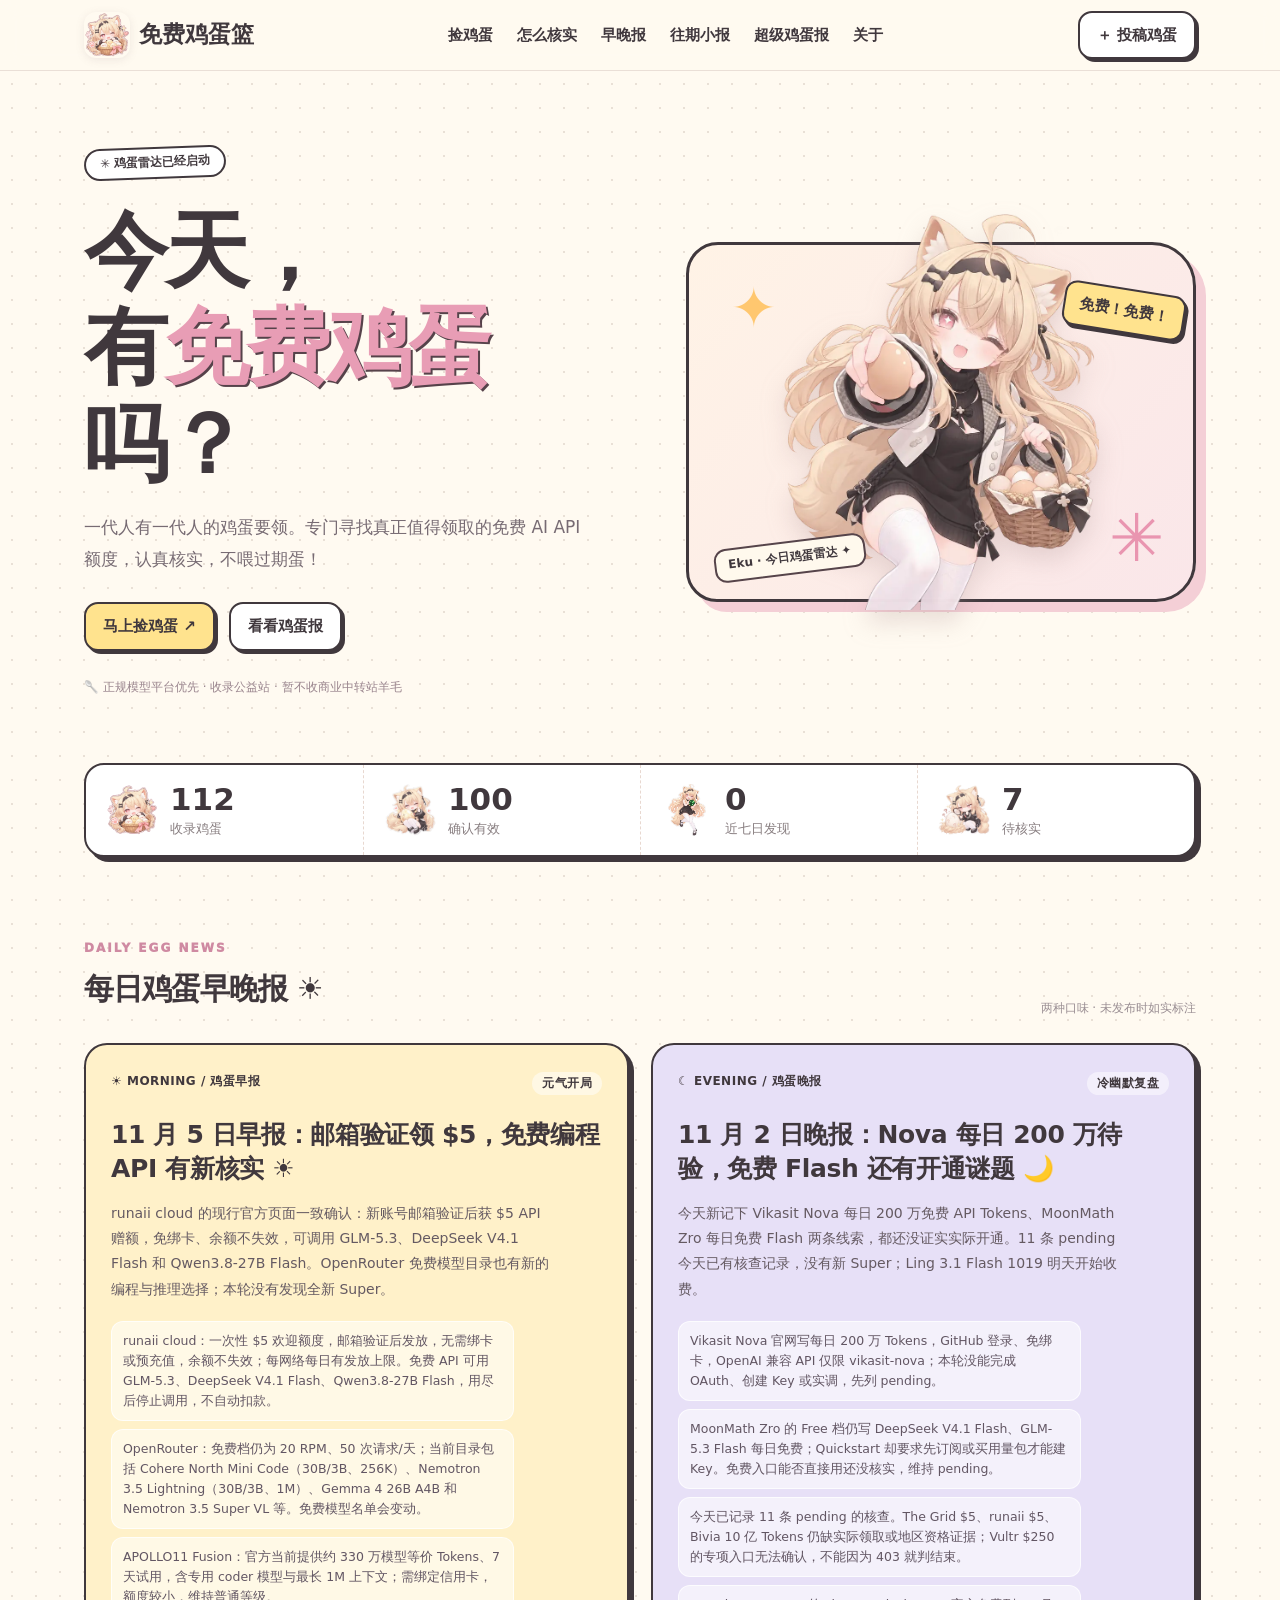
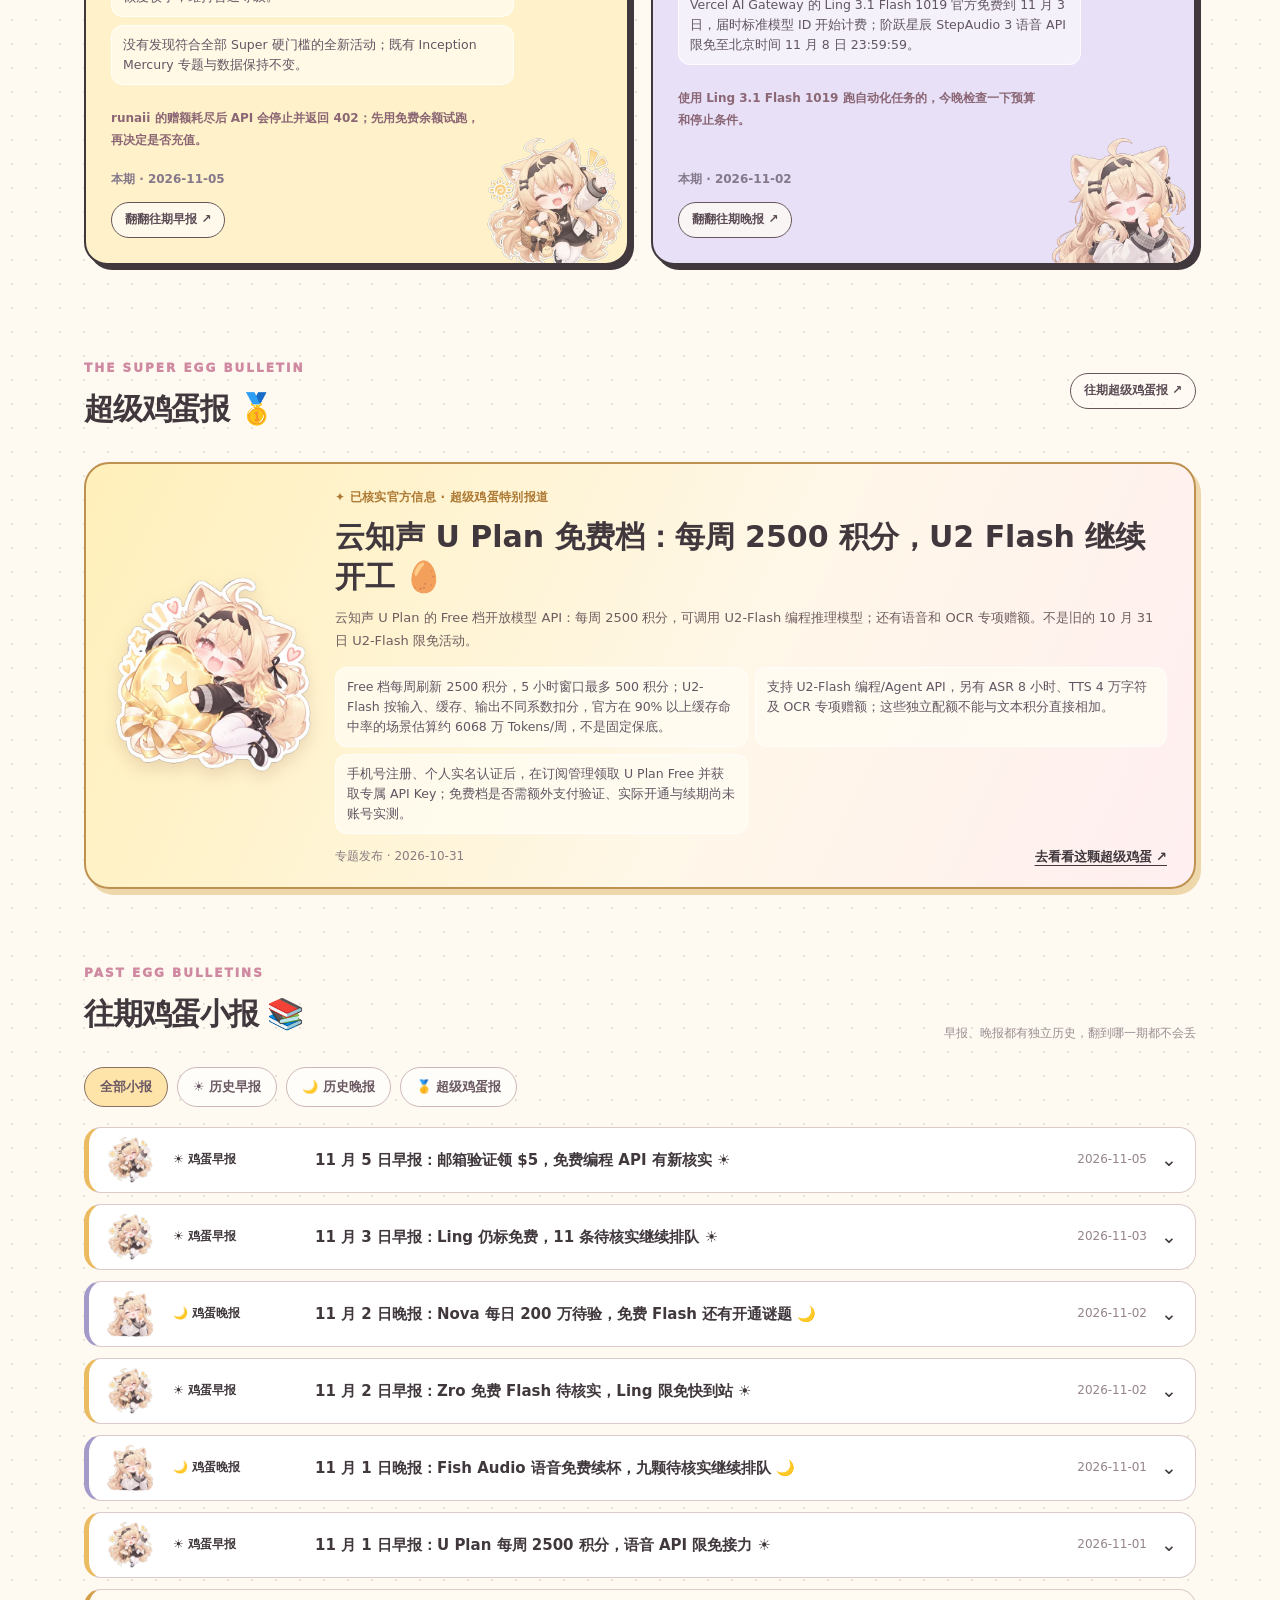
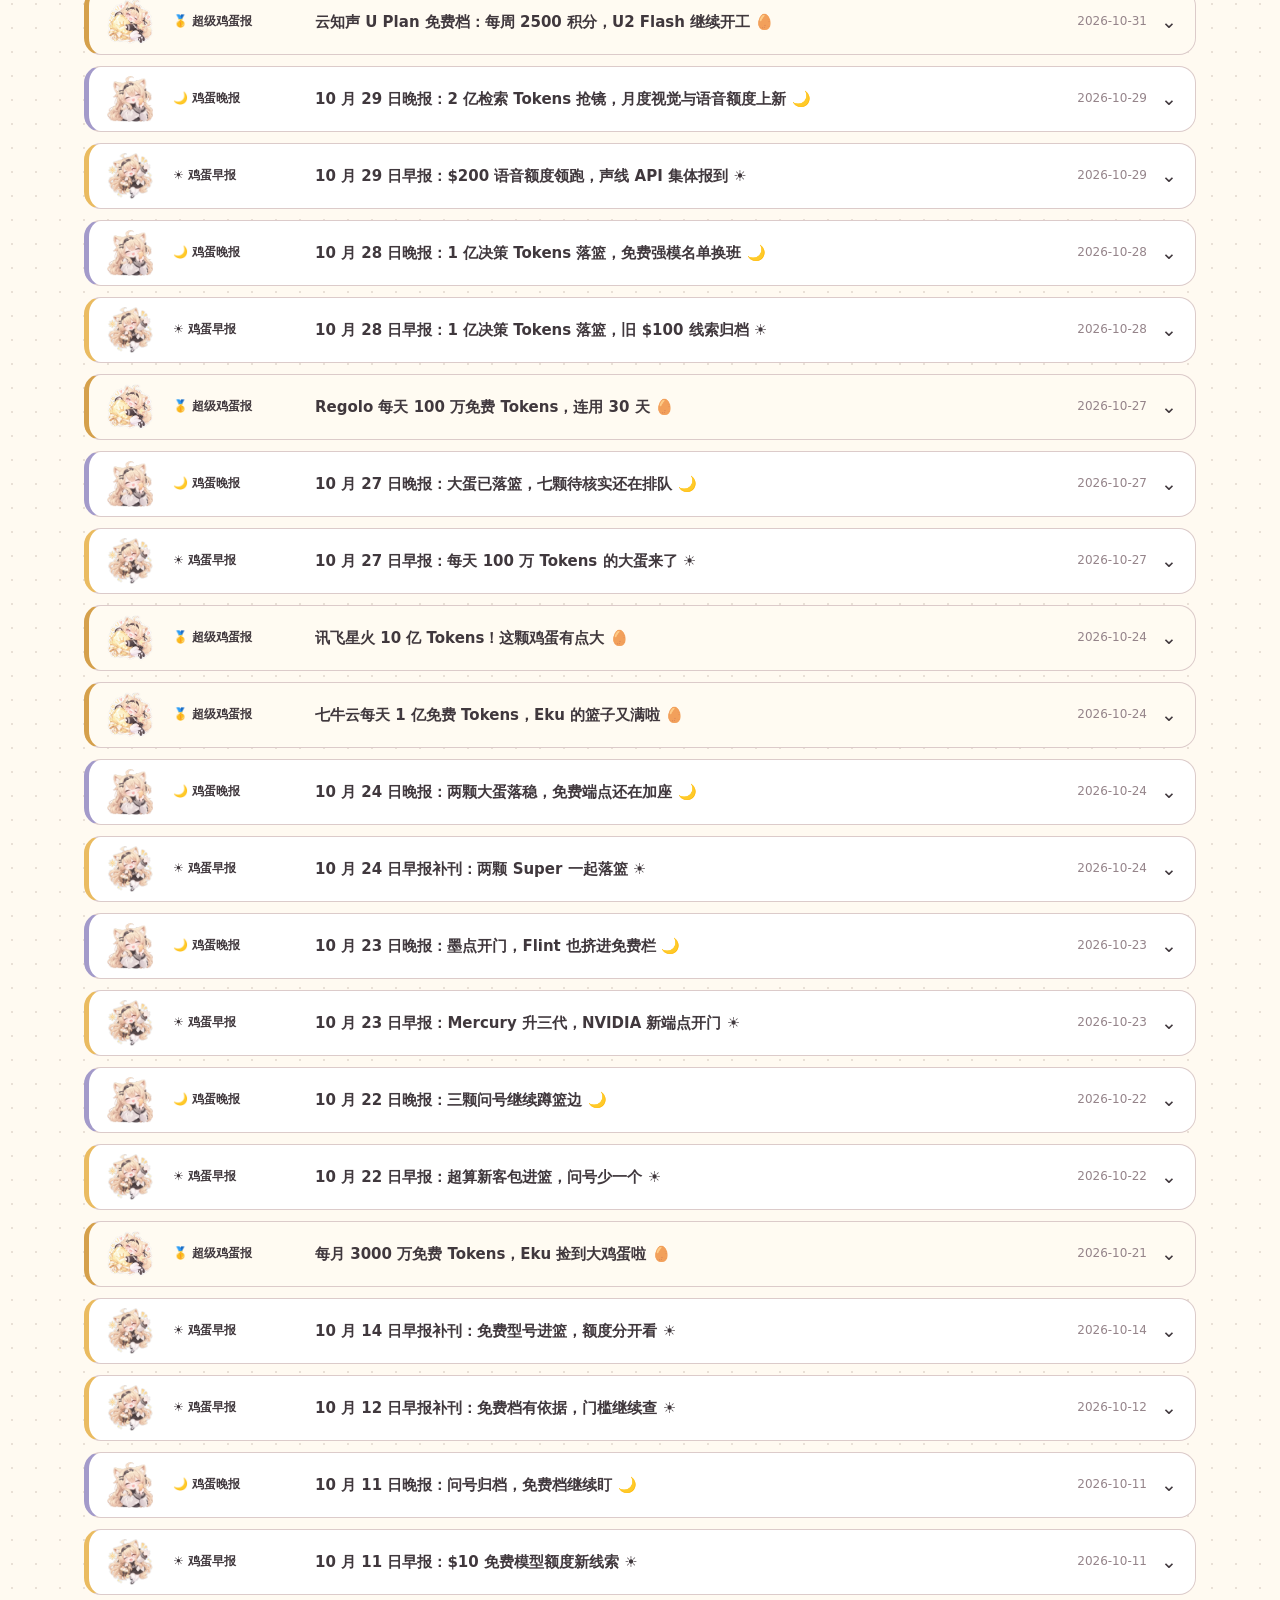
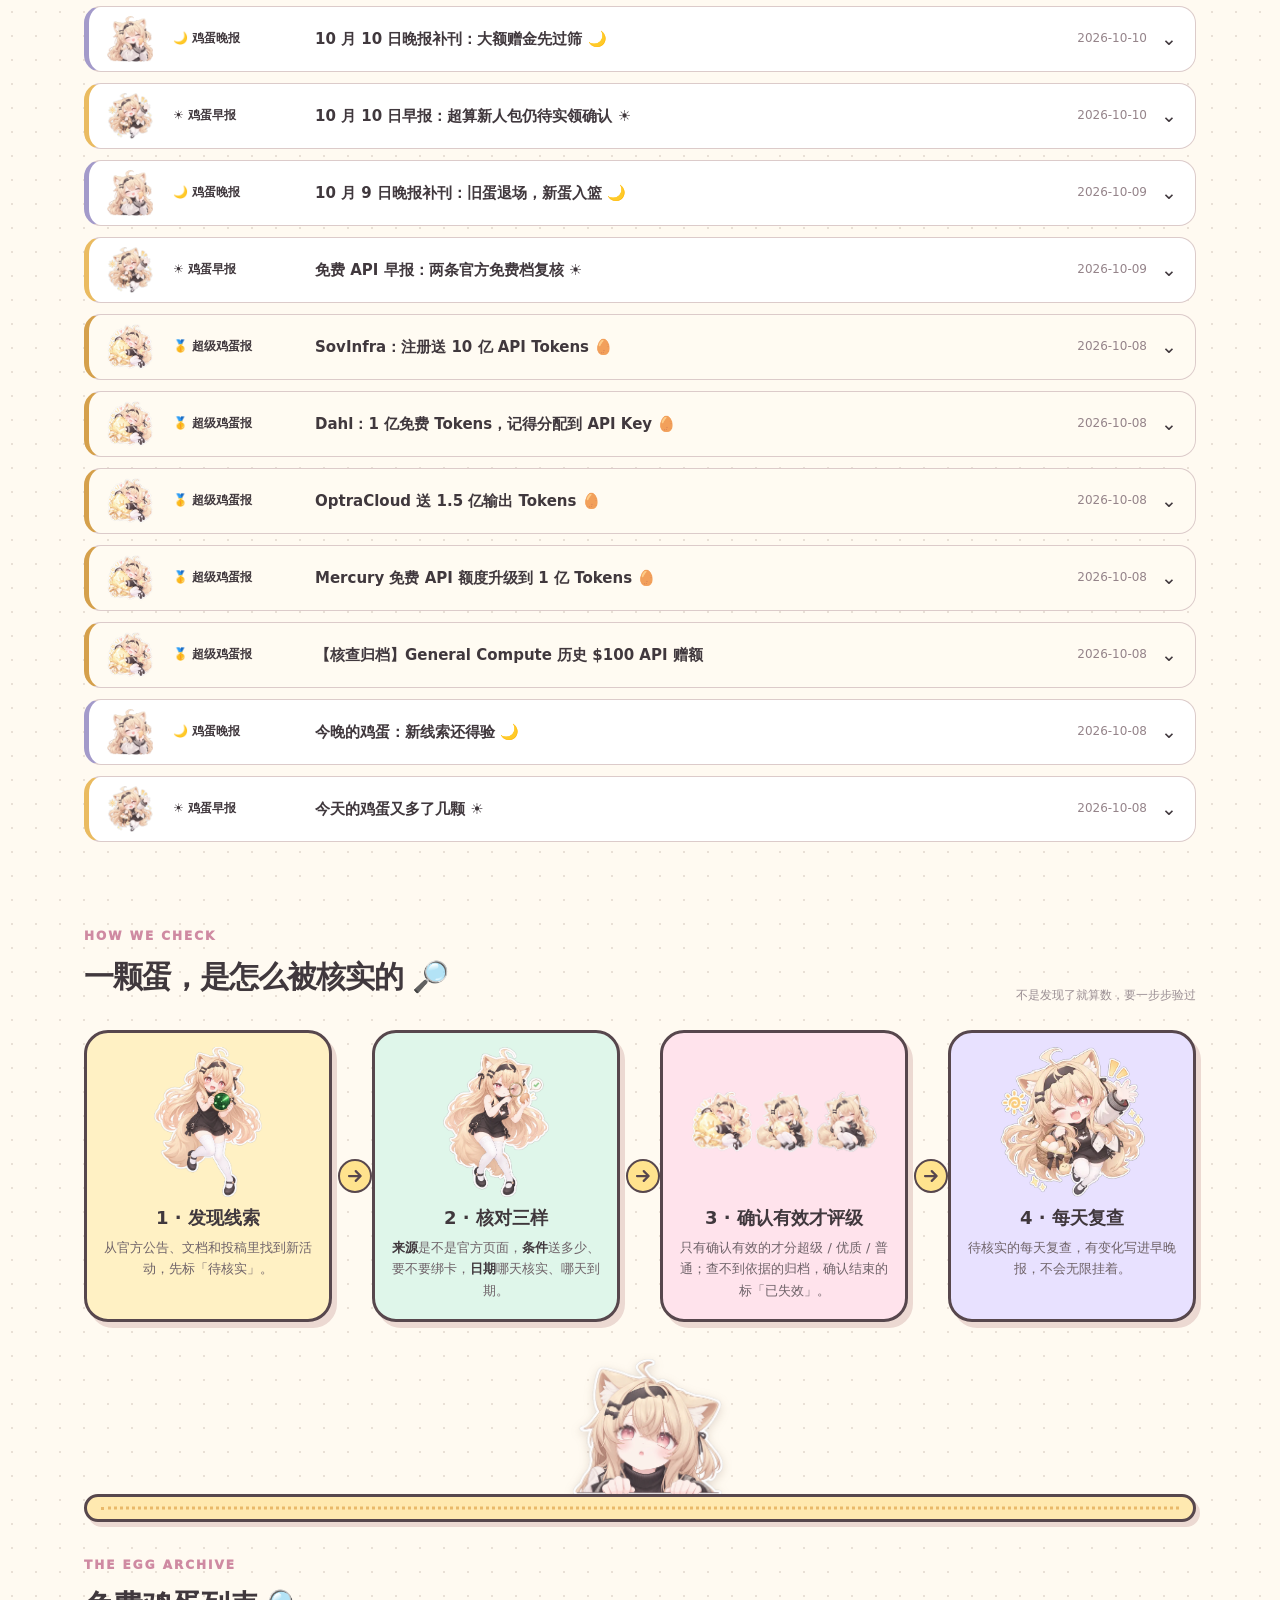
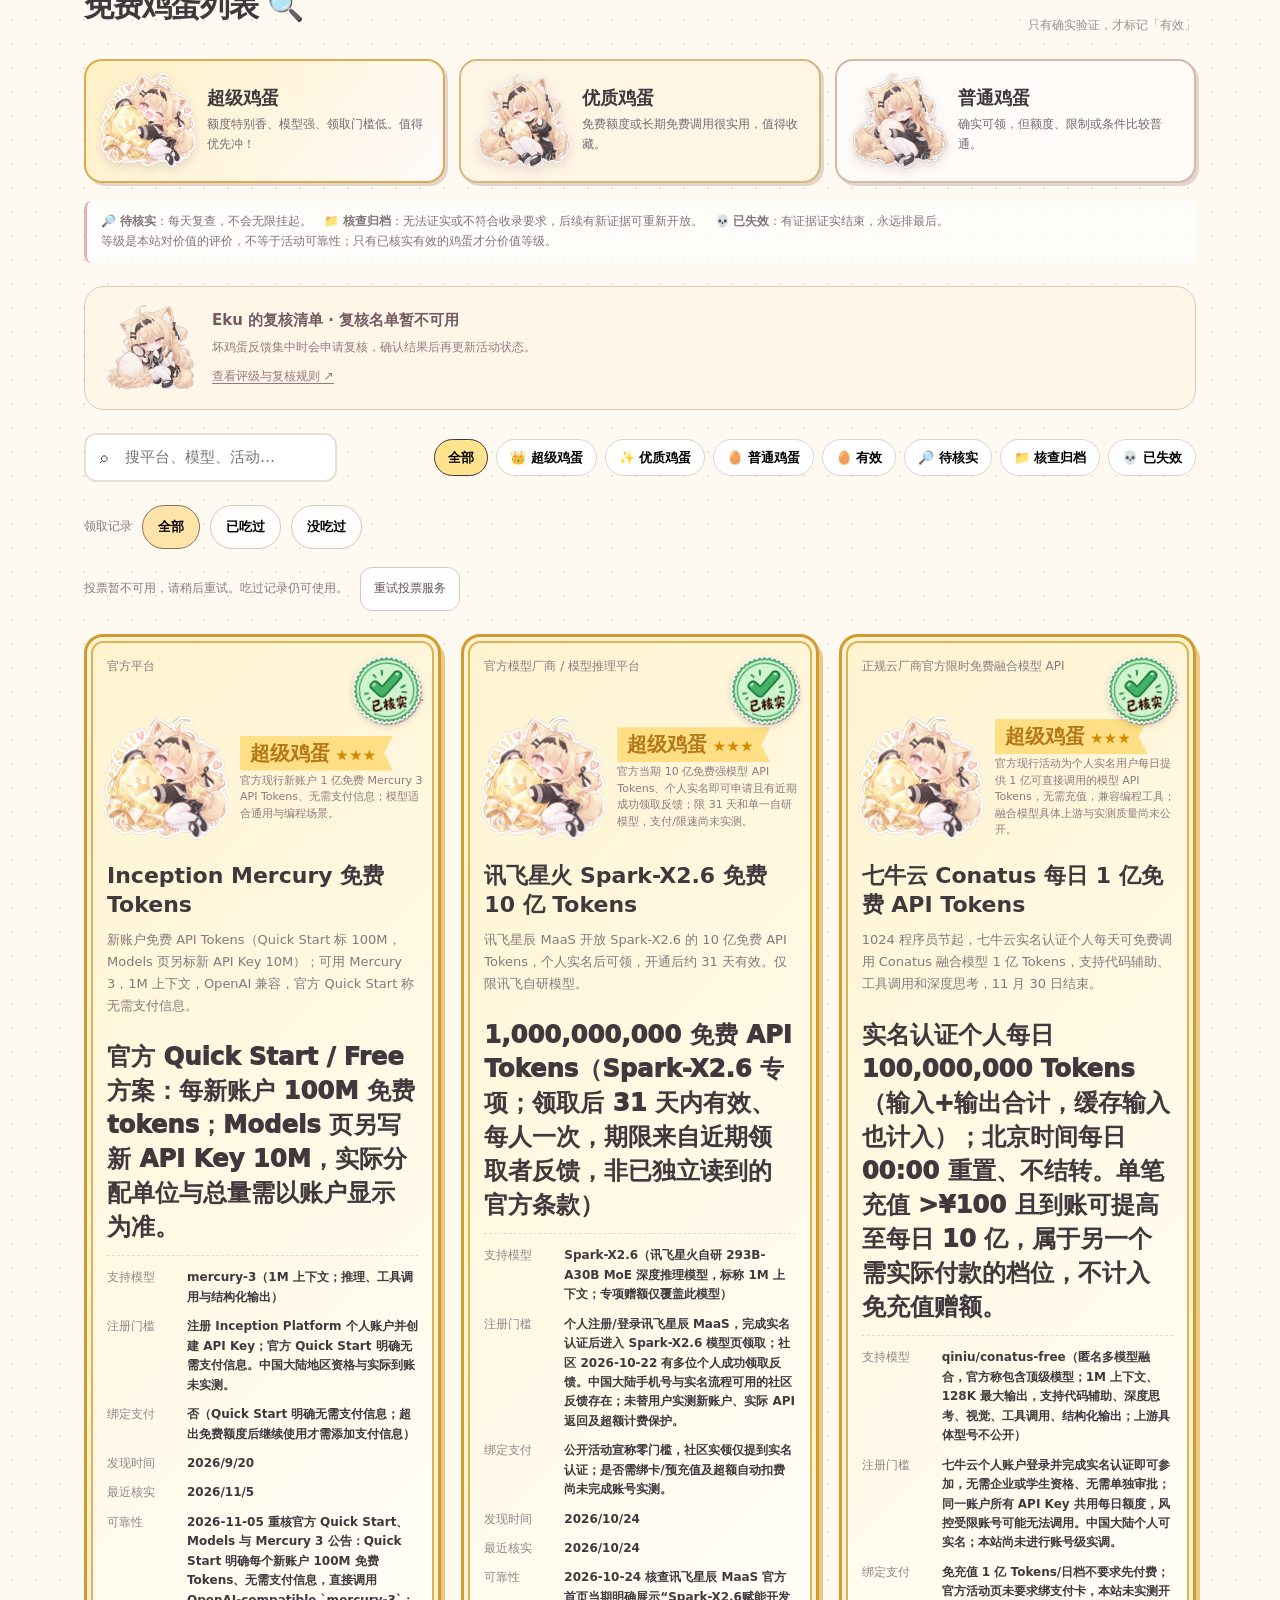
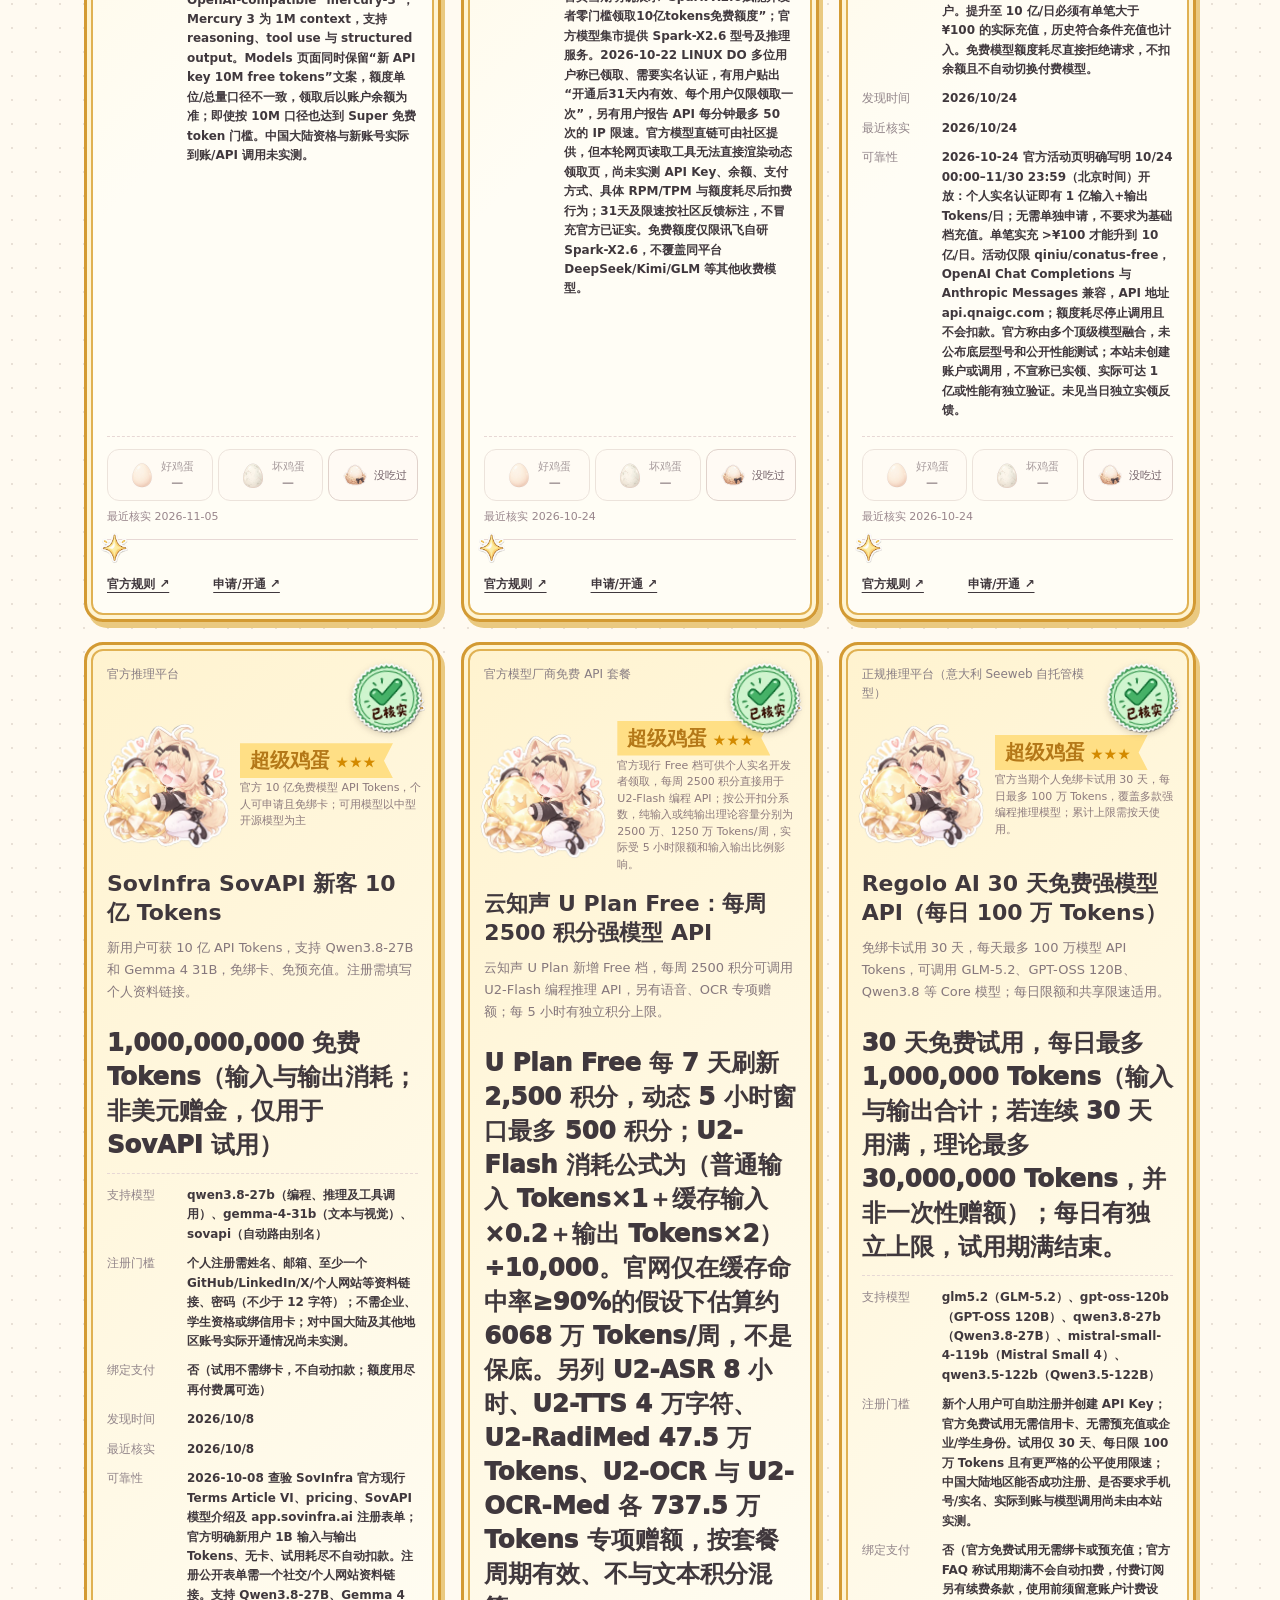
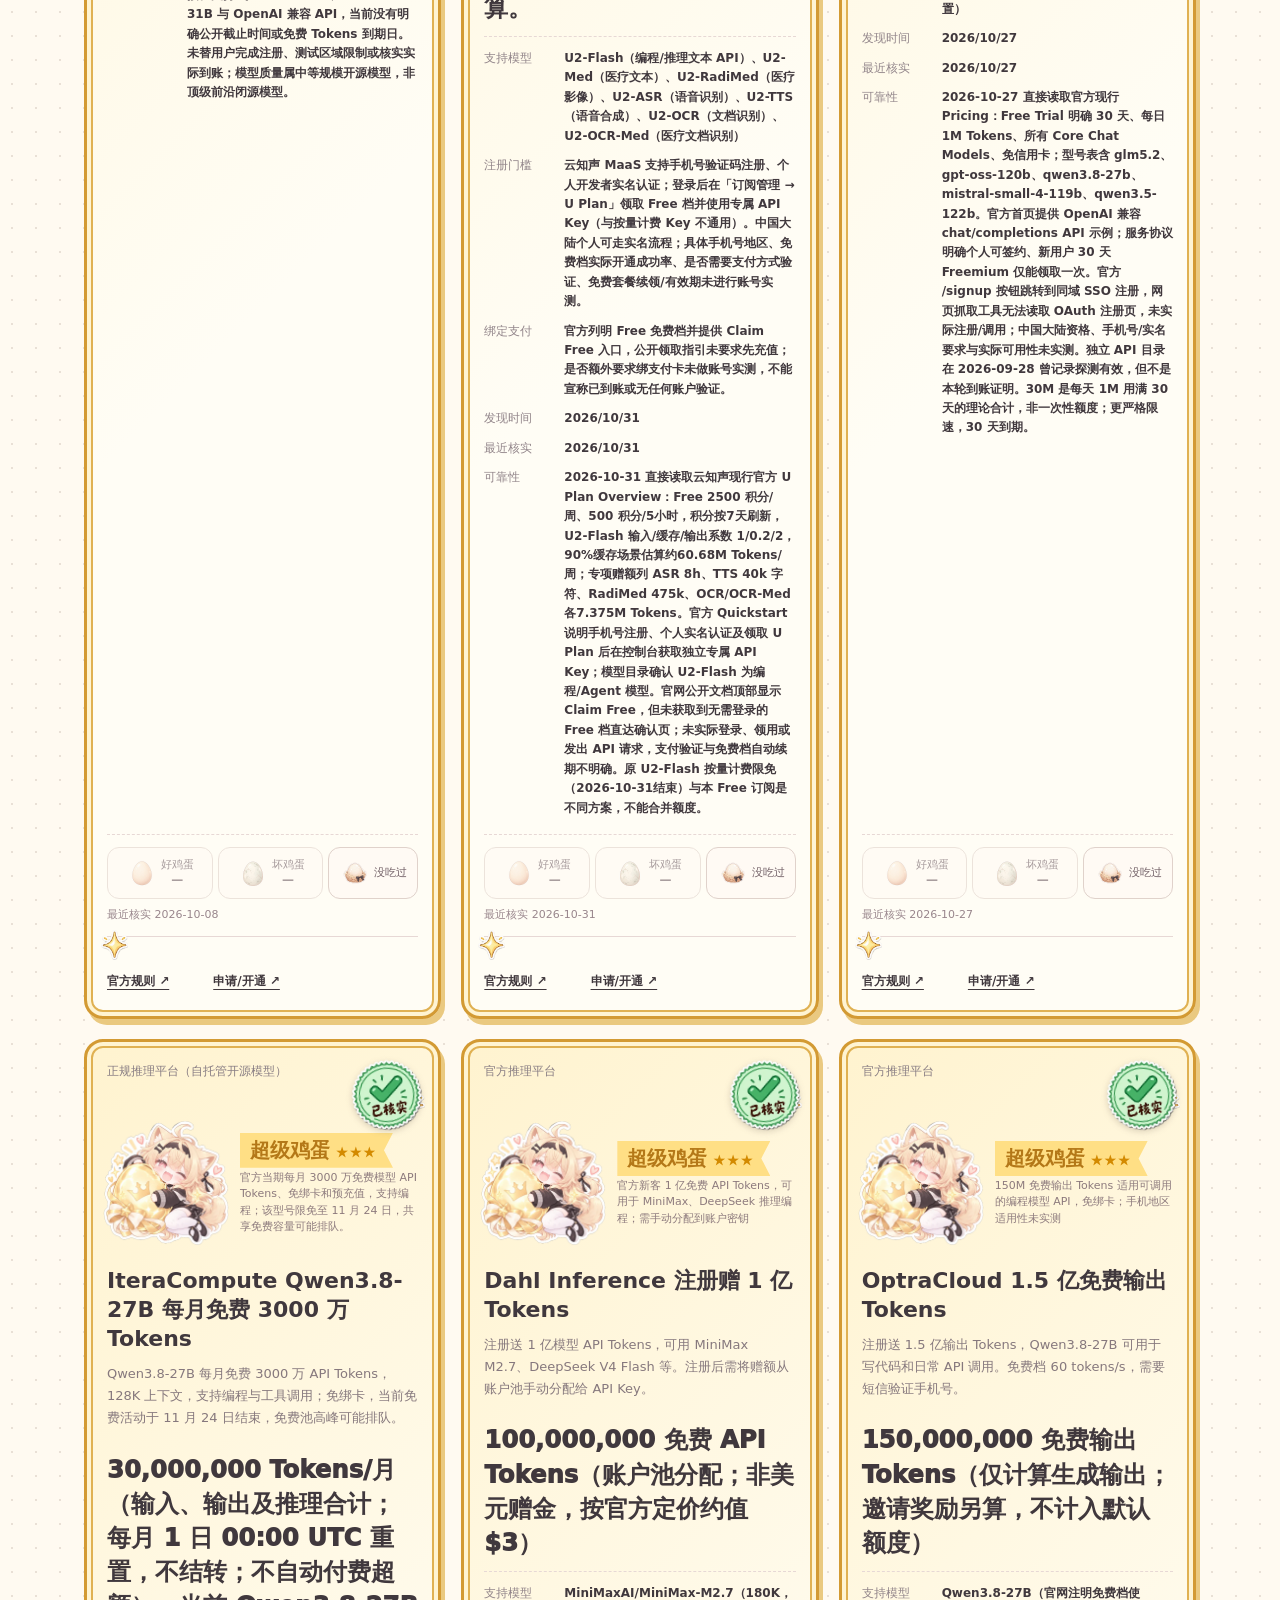
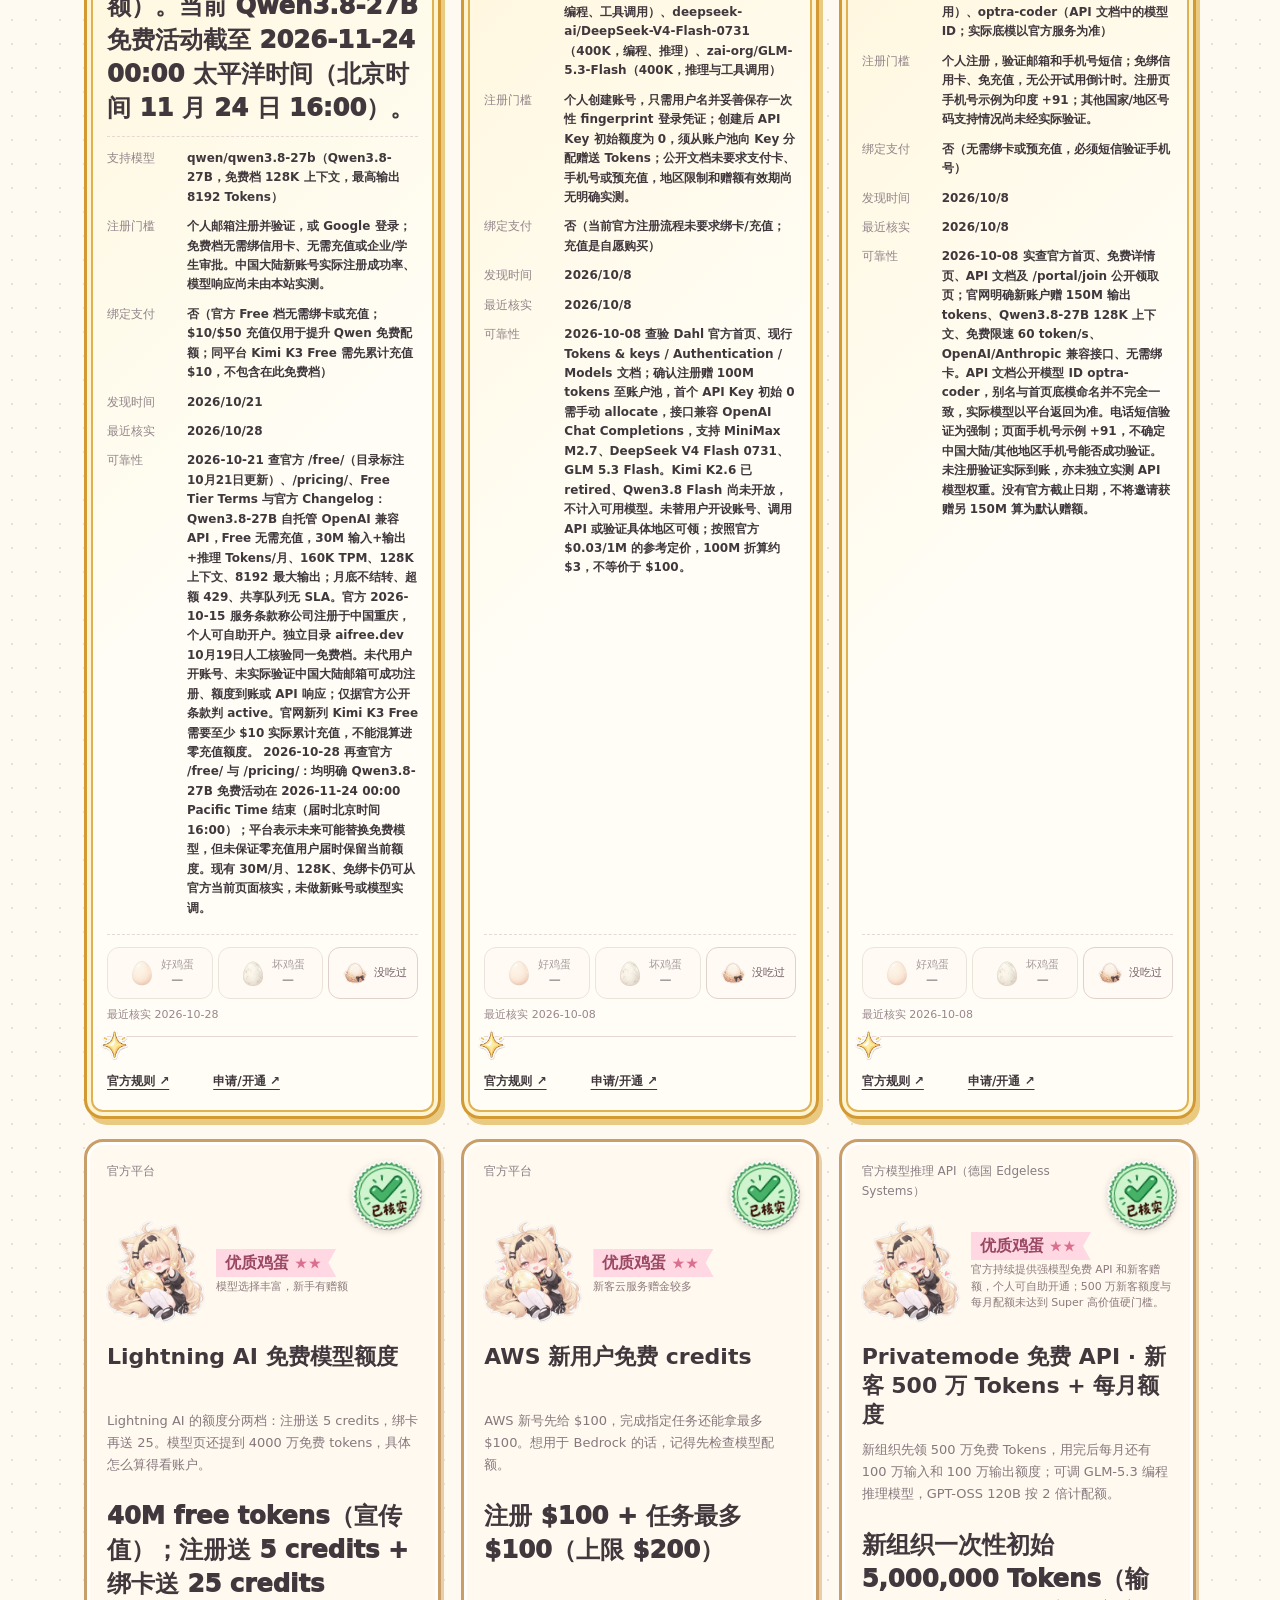
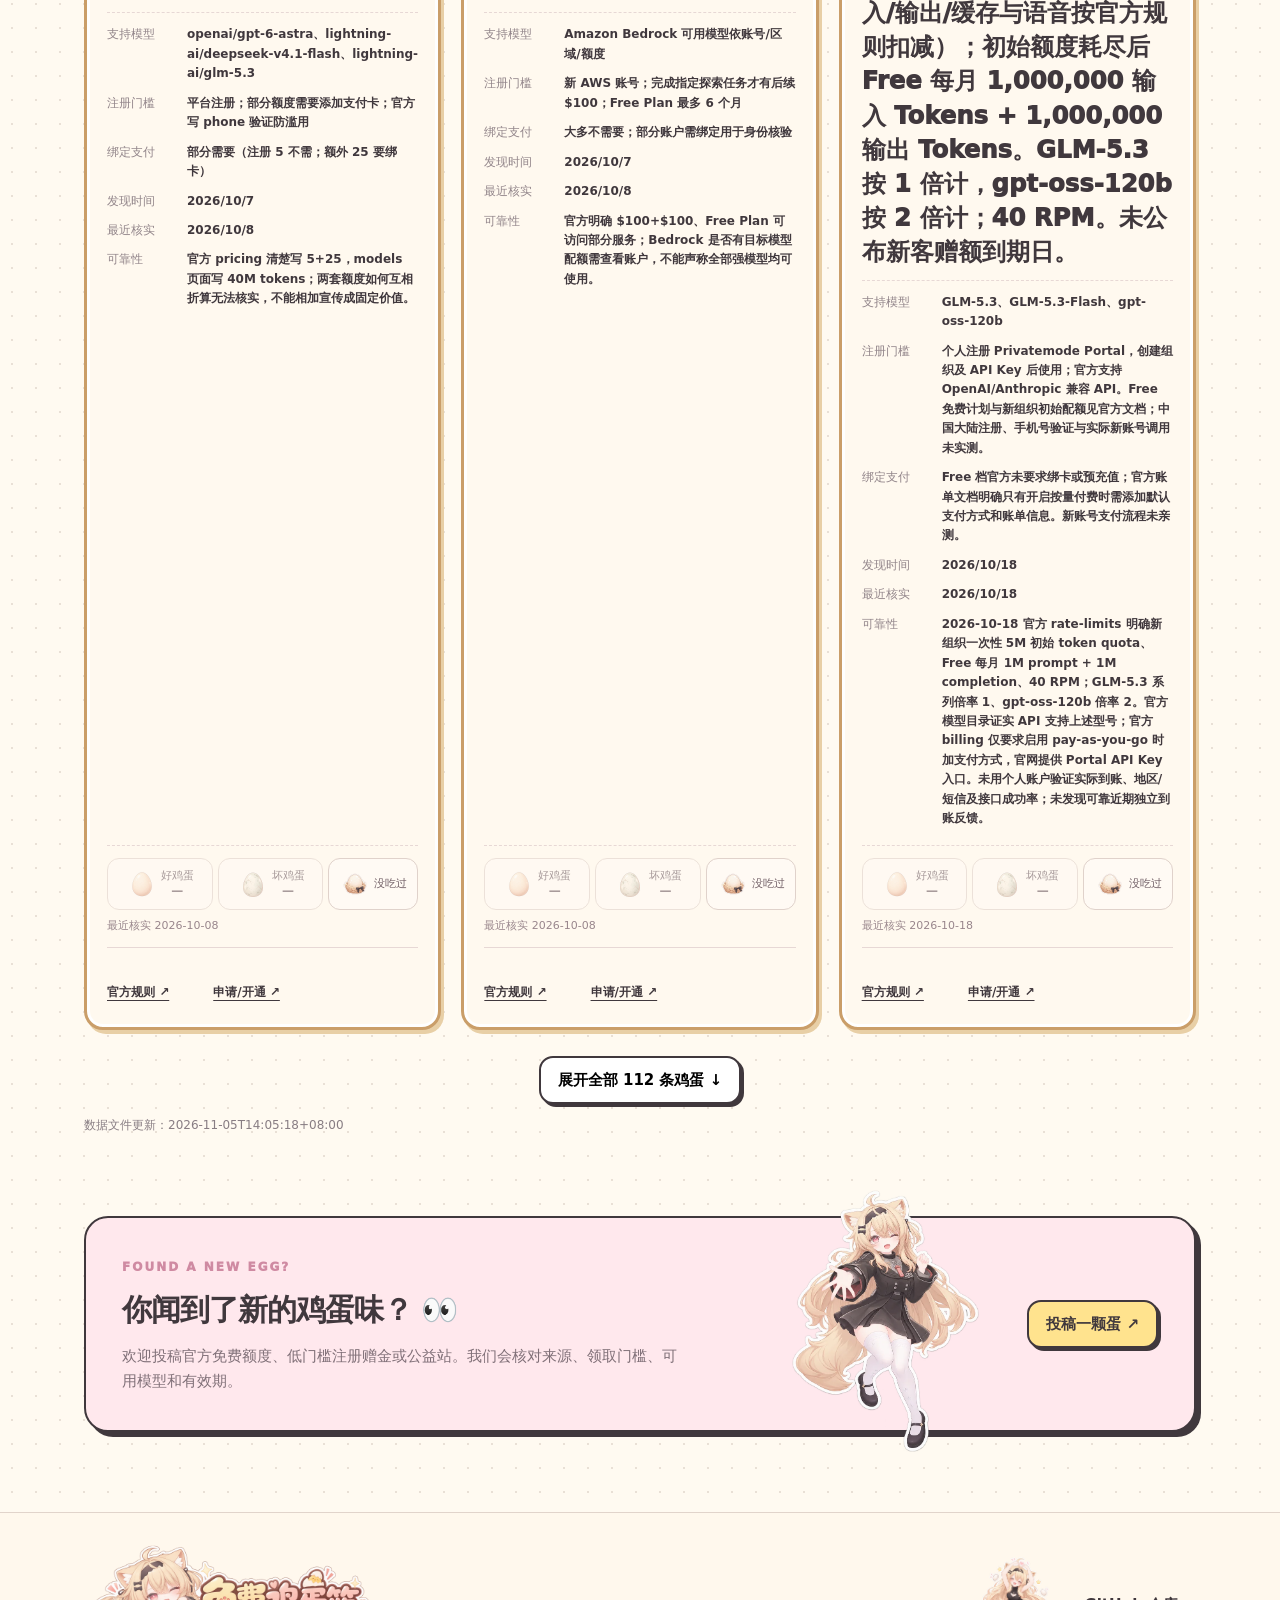
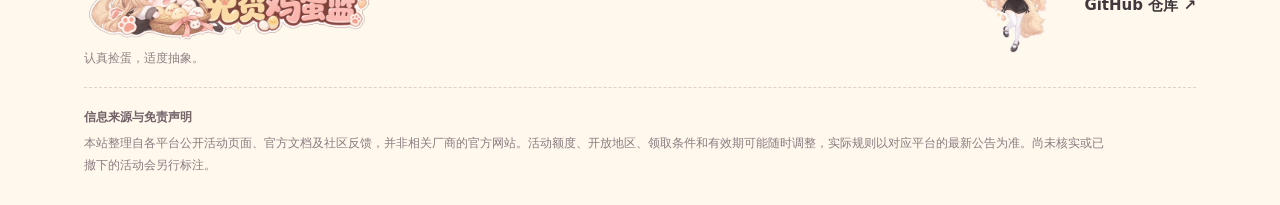
==== commit 43fdef59: "chore: prerender static egg list for SEO" ====
--- a/index.html
+++ b/index.html
@@ -162,7 +162,7 @@
 @media(max-width:900px){.submit{padding-bottom:170px}.submit>div:first-of-type{max-width:none}.submit-eku{right:8px;bottom:-14px;height:190px}.foot-eku{height:78px}}
 @media(max-width:560px){.stats>div{padding:12px 12px}.stats>div img{width:40px;height:40px}.stats b{font-size:24px}}
 </style><link rel="stylesheet" href="./assets/interactions.css"><link rel="stylesheet" href="./assets/deco.css"></head><body><header><div class="wrap"><a href="#" class="brand" aria-label="免费鸡蛋篮，返回首页"><img class="brand-mark" src="./assets/brand-mark.webp?v=3" width="46" height="46" alt="" decoding="async"><span>免费鸡蛋篮</span></a><nav><a href="#eggs">捡鸡蛋</a><a href="#verify">怎么核实</a><a href="#reports">早晚报</a><a href="#history">往期小报</a><a href="#super-news">超级鸡蛋报</a><a href="#about">关于</a></nav><a class="subbtn" href="./submit.html">＋ 投稿鸡蛋</a></div></header><div class="deco-layer" aria-hidden="true"><img class="l" src="./assets/deco/sparkle.webp" alt="" width="70" loading="lazy" style="top:8%;--o:20px;--r:-10deg;--dl:0s;width:70px"><img class="l" src="./assets/deco/egg.webp" alt="" width="88" loading="lazy" style="top:15%;--o:60px;--r:10deg;--dl:-1s;width:88px"><img class="l" src="./assets/deco/paw.webp" alt="" width="78" loading="lazy" style="top:26%;--o:30px;--r:-8deg;--dl:-2s;width:78px"><img class="l" src="./assets/deco/cloud.webp" alt="" width="120" loading="lazy" style="top:35%;--o:10px;--r:0deg;--dl:-3s;width:120px"><img class="l" src="./assets/deco/eku-hug-gold.webp" alt="" width="150" loading="lazy" style="top:46%;--o:0px;--r:-4deg;--dl:-4s;width:150px"><img class="l" src="./assets/deco/fried.webp" alt="" width="92" loading="lazy" style="top:60%;--o:44px;--r:8deg;--dl:0s;width:92px"><img class="l" src="./assets/deco/heart.webp" alt="" width="72" loading="lazy" style="top:71%;--o:20px;--r:-12deg;--dl:-1s;width:72px"><img class="l" src="./assets/deco/feather.webp" alt="" width="84" loading="lazy" style="top:82%;--o:50px;--r:14deg;--dl:-2s;width:84px"><img class="l" src="./assets/deco/star.webp" alt="" width="80" loading="lazy" style="top:92%;--o:24px;--r:6deg;--dl:-3s;width:80px"><img class="r" src="./assets/deco/star.webp" alt="" width="80" loading="lazy" style="top:11%;--o:24px;--r:8deg;--dl:-4s;width:80px"><img class="r" src="./assets/deco/basket.webp" alt="" width="104" loading="lazy" style="top:21%;--o:40px;--r:-6deg;--dl:0s;width:104px"><img class="r" src="./assets/deco/crack.webp" alt="" width="92" loading="lazy" style="top:43%;--o:28px;--r:8deg;--dl:-1s;width:92px"><img class="r" src="./assets/deco/sparkle-purple.webp" alt="" width="72" loading="lazy" style="top:54%;--o:60px;--r:-8deg;--dl:-2s;width:72px"><img class="r" src="./assets/deco/goldegg.webp" alt="" width="92" loading="lazy" style="top:65%;--o:20px;--r:6deg;--dl:-3s;width:92px"><img class="r" src="./assets/deco/chick.webp" alt="" width="96" loading="lazy" style="top:76%;--o:50px;--r:-6deg;--dl:-4s;width:96px"><img class="r" src="./assets/deco/heart.webp" alt="" width="70" loading="lazy" style="top:88%;--o:30px;--r:10deg;--dl:0s;width:70px"></div><main class="wrap"><section class="hero"><div><span class="tag">✳ 鸡蛋雷达已经启动</span><h1>今天，<br>有<span><em>免费鸡蛋</em></span>吗？</h1><p class="lead">一代人有一代人的鸡蛋要领。专门寻找真正值得领取的免费 AI API 额度，认真核实，不喂过期蛋！</p><div class="heroaction"><a href="#eggs" class="btn primary">马上捡鸡蛋 ↗</a><a href="#reports" class="btn">看看鸡蛋报</a></div><div class="hint">🥄 正规模型平台优先 · 收录公益站 · 暂不收商业中转站羊毛</div></div><div class="art eku-art"><div class="speech">免费！免费！</div><img class="eku-hero-img" src="./assets/eku-hero.webp" alt="Eku 向你递来免费鸡蛋" onerror="this.style.display='none'"><div class="mascot"><div class="eyes"><i></i><i></i></div><span class="mouth">ᴗ</span><div class="cheek left"></div><div class="cheek right"></div></div><span class="artlabel">Eku · 今日鸡蛋雷达 ✦</span></div></section><section class="stats"><div><img src="./assets/brand-mark.webp" alt="" width="52" height="52"><b id="count">—</b><span>收录鸡蛋</span></div><div><img src="./assets/grades/premium.webp" alt="" width="52" height="52"><b id="active">—</b><span>确认有效</span></div><div><img src="./assets/eku-radar.webp" alt="" width="52" height="52"><b id="week">—</b><span>近七日发现</span></div><div><img src="./assets/grades/pending.webp" alt="" width="52" height="52"><b id="pending">—</b><span>待核实</span></div></section><section id="reports" class="reports"><div class="head"><div><div class="kicker">DAILY EGG NEWS</div><h2>每日鸡蛋早晚报 ☀️</h2></div><span class="soft">两种口味 · 未发布时如实标注</span></div><div class="reportgrid"><article class="report morning"><div class="reporttop"><span>☀ MORNING / 鸡蛋早报</span><span>元气开局</span></div><img class="report-mascot" src="./assets/eku-morning.webp" alt="" onerror="this.style.display='none'"><h3 id="morningtitle">早安！今天有蛋捡吗？</h3><p id="morningcontent">正在搜寻免费鸡蛋…</p><ul class="report-highlights" id="morninghighlights"></ul><p class="report-tip" id="morningtip"></p><time id="morningdate"></time><a class="read-past" href="#history" data-history-open="morning">翻翻往期早报 ↗</a></article><article class="report evening"><div class="reporttop"><span>☾ EVENING / 鸡蛋晚报</span><span>冷幽默复盘</span></div><img class="report-mascot night-mascot" src="./assets/eku-happy.webp" alt="" onerror="this.style.display='none'"><h3 id="eveningtitle">今天的蛋，抢到没？</h3><p id="eveningcontent">正在结算今日战绩…</p><ul class="report-highlights" id="eveninghighlights"></ul><p class="report-tip" id="eveningtip"></p><time id="eveningdate"></time><a class="read-past" href="#history" data-history-open="evening">翻翻往期晚报 ↗</a></article></div></section><section id="super-news" class="super-news"><div class="head"><div><div class="kicker">THE SUPER EGG BULLETIN</div><h2>超级鸡蛋报 🥇</h2></div><a class="read-past" href="#history" data-history-open="super">往期超级鸡蛋报 ↗</a></div><article class="super-story"><img src="./assets/grades/super.webp" alt="Eku 抱着超级鸡蛋" loading="lazy"><div class="super-story-copy"><span class="super-mini">✦ 已核实官方信息 · 超级鸡蛋特别报道</span><h3 id="supertitle">超级鸡蛋快讯整理中…</h3><p id="supercontent">看见大额免费额度，先核实，再激动！</p><ul id="superhighlights" class="report-highlights"></ul><p id="supertip" class="report-tip"></p><div class="super-actions"><span id="superdate" class="small"></span><a id="superclaim" target="_blank" rel="noopener noreferrer" hidden>去看看这颗超级鸡蛋 ↗</a></div></div></article></section>
-<section id="history" class="news-archive"><div class="head"><div><div class="kicker">PAST EGG BULLETINS</div><h2>往期鸡蛋小报 📚</h2></div><span class="soft">早报、晚报都有独立历史，翻到哪一期都不会丢</span></div><div class="archive-filters" role="group" aria-label="按小报类型筛选"><button class="active" data-archive-filter="all" aria-pressed="true">全部小报</button><button data-archive-filter="morning" aria-pressed="false">☀️ 历史早报</button><button data-archive-filter="evening" aria-pressed="false">🌙 历史晚报</button><button data-archive-filter="super" aria-pressed="false">🥇 超级鸡蛋报</button></div><div class="archive-list" id="archivelist" aria-live="polite"><p class="soft">正在翻阅历史小报…</p></div></section><section id="verify" class="verify"><div class="head"><div><div class="kicker">HOW WE CHECK</div><h2>一颗蛋，是怎么被核实的 🔎</h2></div><span class="soft">不是发现了就算数，要一步步验过</span></div><ol class="flow"><li><img src="./assets/eku-radar.webp" alt="Eku 举着雷达搜寻线索" loading="lazy"><b>1 · 发现线索</b><p>从官方公告、文档和投稿里找到新活动，先标「待核实」。</p></li><li><img src="./assets/eku-check.webp" alt="Eku 拿着放大镜核对" loading="lazy"><b>2 · 核对三样</b><p><em>来源</em>是不是官方页面，<em>条件</em>送多少、要不要绑卡，<em>日期</em>哪天核实、哪天到期。</p></li><li><div class="flow-grades"><img src="./assets/grades/super.webp" alt="超级鸡蛋" loading="lazy"><img src="./assets/grades/premium.webp" alt="优质鸡蛋" loading="lazy"><img src="./assets/grades/normal.webp" alt="普通鸡蛋" loading="lazy"></div><b>3 · 确认有效才评级</b><p>只有确认有效的才分超级 / 优质 / 普通；查不到依据的归档，确认结束的标「已失效」。</p></li><li><img src="./assets/eku-morning.webp" alt="Eku 迎接早晨" loading="lazy"><b>4 · 每天复查</b><p>待核实的每天复查，有变化写进早晚报，不会无限挂着。</p></li></ol></section><div class="ledge" aria-hidden="true"><img src="./assets/deco/eku-peek-bottom.webp" alt="" loading="lazy"><div class="ledge-bar"></div></div><section id="eggs" class="listing"><div class="head"><div><div class="kicker">THE EGG ARCHIVE</div><h2>免费鸡蛋列表 🔍</h2></div><span class="soft">只有确实验证，才标记「有效」</span></div><div class="grade-guide" aria-label="鸡蛋价值等级说明"><div class="grade-explain super"><img src="./assets/grades/super.webp" alt="超级鸡蛋 Eku 图标" loading="lazy"><div><strong>超级鸡蛋</strong><p>额度特别香、模型强、领取门槛低。值得优先冲！</p></div></div><div class="grade-explain premium"><img src="./assets/grades/premium.webp" alt="优质鸡蛋 Eku 图标" loading="lazy"><div><strong>优质鸡蛋</strong><p>免费额度或长期免费调用很实用，值得收藏。</p></div></div><div class="grade-explain normal"><img src="./assets/grades/normal.webp" alt="普通鸡蛋 Eku 图标" loading="lazy"><div><strong>普通鸡蛋</strong><p>确实可领，但额度、限制或条件比较普通。</p></div></div></div><p class="status-explain">🔎 <b>待核实</b>：每天复查，不会无限挂起。　📁 <b>核查归档</b>：无法证实或不符合收录要求，后续有新证据可重新开放。　💀 <b>已失效</b>：有证据证实结束，永远排最后。<br>等级是本站对价值的评价，不等于活动可靠性；只有已核实有效的鸡蛋才分价值等级。</p><div class="review-module" aria-labelledby="review-title"><img src="./assets/interactions/eku-review.webp" alt="Eku 正在复核鸡蛋" width="90" height="90" loading="lazy"><div><strong id="review-title">Eku 的复核清单 · <span id="review-count">正在查询…</span></strong><p>坏鸡蛋反馈集中时会申请复核，确认结果后再更新活动状态。</p><ul id="review-list"></ul><a href="https://github.com/if-u-can/free-ai-credits/blob/main/docs/EGG_GRADING.md" target="_blank" rel="noopener noreferrer">查看评级与复核规则 ↗</a></div></div><div class="filters"><label class="search">⌕　<input id="search" placeholder="搜平台、模型、活动…"></label><div class="chips"><button class="active" data-filter="all">全部</button><button data-filter="super">👑 超级鸡蛋</button><button data-filter="premium">✨ 优质鸡蛋</button><button data-filter="normal">🥚 普通鸡蛋</button><button data-filter="active">🥚 有效</button><button data-filter="pending">🔎 待核实</button><button data-filter="reviewarchive">📁 核查归档</button><button data-filter="expired">💀 已失效</button></div></div><div class="eaten-filters" role="group" aria-label="按吃过记录筛选"><span>领取记录</span><button type="button" class="active" data-eaten-filter="all" aria-pressed="true">全部</button><button type="button" data-eaten-filter="eaten" aria-pressed="false">已吃过</button><button type="button" data-eaten-filter="uneaten" aria-pressed="false">没吃过</button></div><div id="interaction-service" class="interaction-service"><p class="interaction-service-message" role="status" aria-live="polite">正在检查投票服务…</p><button type="button" data-interaction-retry hidden>重试投票服务</button><p class="interaction-storage-message" role="status" aria-live="polite"></p></div><div class="cards" id="cards"><!--SEO:START--><article class="seo-egg"><h3>Dahl Inference 注册赠 1 亿 Tokens（超级鸡蛋）</h3><p>100,000,000 免费 API Tokens（账户池分配；非美元赠金，按官方定价约值 $3）。注册送 1 亿模型 API Tokens，可用 MiniMax M2.7、DeepSeek V4 Flash 等。注册后需将赠额从账户池手动分配给 API Key。</p><p>领取条件：个人创建账号，只需用户名并妥善保存一次性 fingerprint 登录凭证；创建后 API Key 初始额度为 0，须从账户池向 Key 分配赠送 Tokens；公开文档未要求支付卡、手机号或预充值，地区限制和赠额有效期尚无明确实测。｜是否绑卡：否（当前官方注册流程未要求绑卡/充值；充值是自愿购买）｜最近核实：2026-10-08 <a href="https://inference.dahl.global/account" rel="noopener noreferrer" target="_blank">官方来源</a></p></article><article class="seo-egg"><h3>Inception Mercury 免费 Tokens（超级鸡蛋）</h3><p>官方 Quick Start / Free 方案：每新账户 100M 免费 tokens；Models 页另写新 API Key 10M，实际分配单位与总量需以账户显示为准。。新账户免费 API Tokens（Quick Start 标 100M，Models 页另标新 API Key 10M）；可用 Mercury 3，1M 上下文，OpenAI 兼容，官方 Quick Start 称无需支付信息。</p><p>领取条件：注册 Inception Platform 个人账户并创建 API Key；官方 Quick Start 明确无需支付信息。中国大陆地区资格与实际到账未实测。｜是否绑卡：否（Quick Start 明确无需支付信息；超出免费额度后继续使用才需添加支付信息）｜最近核实：2026-11-05 <a href="https://platform.inceptionlabs.ai/" rel="noopener noreferrer" target="_blank">官方来源</a></p></article><article class="seo-egg"><h3>IteraCompute Qwen3.8-27B 每月免费 3000 万 Tokens（超级鸡蛋）</h3><p>30,000,000 Tokens/月（输入、输出及推理合计；每月 1 日 00:00 UTC 重置，不结转；不自动付费超额）。当前 Qwen3.8-27B 免费活动截至 2026-11-24 00:00 太平洋时间（北京时间 11 月 24 日 16:00）。。Qwen3.8-27B 每月免费 3000 万 API Tokens，128K 上下文，支持编程与工具调用；免绑卡，当前免费活动于 11 月 24 日结束，免费池高峰可能排队。</p><p>领取条件：个人邮箱注册并验证，或 Google 登录；免费档无需绑信用卡、无需充值或企业/学生审批。中国大陆新账号实际注册成功率、模型响应尚未由本站实测。｜是否绑卡：否（官方 Free 档无需绑卡或充值；$10/$50 充值仅用于提升 Qwen 免费配额；同平台 Kimi K3 Free 需先累计充值 $10，不包含在此免费档）｜最近核实：2026-10-28 <a href="https://platform.iteracompute.com/" rel="noopener noreferrer" target="_blank">官方来源</a></p></article><article class="seo-egg"><h3>OptraCloud 1.5 亿免费输出 Tokens（超级鸡蛋）</h3><p>150,000,000 免费输出 Tokens（仅计算生成输出；邀请奖励另算，不计入默认额度）。注册送 1.5 亿输出 Tokens，Qwen3.8-27B 可用于写代码和日常 API 调用。免费档 60 tokens/s，需要短信验证手机号。</p><p>领取条件：个人注册，验证邮箱和手机号短信；免绑信用卡、免充值，无公开试用倒计时。注册页手机号示例为印度 +91；其他国家/地区号码支持情况尚未经实际验证。｜是否绑卡：否（无需绑卡或预充值，必须短信验证手机号）｜最近核实：2026-10-08 <a href="https://optracloud.com/portal/join" rel="noopener noreferrer" target="_blank">官方来源</a></p></article><article class="seo-egg"><h3>Regolo AI 30 天免费强模型 API（每日 100 万 Tokens）（超级鸡蛋）</h3><p>30 天免费试用，每日最多 1,000,000 Tokens（输入与输出合计；若连续 30 天用满，理论最多 30,000,000 Tokens，并非一次性赠额）；每日有独立上限，试用期满结束。。免绑卡试用 30 天，每天最多 100 万模型 API Tokens，可调用 GLM-5.2、GPT-OSS 120B、Qwen3.8 等 Core 模型；每日限额和共享限速适用。</p><p>领取条件：新个人用户可自助注册并创建 API Key；官方免费试用无需信用卡、无需预充值或企业/学生身份。试用仅 30 天、每日限 100 万 Tokens 且有更严格的公平使用限速；中国大陆地区能否成功注册、是否要求手机号/实名、实际到账与模型调用尚未由本站实测。｜是否绑卡：否（官方免费试用无需绑卡或预充值；官方 FAQ 称试用期满不会自动扣费，付费订阅另有续费条款，使用前须留意账户计费设置）｜最近核实：2026-10-27 <a href="https://regolo.ai/signup" rel="noopener noreferrer" target="_blank">官方来源</a></p></article><article class="seo-egg"><h3>SovInfra SovAPI 新客 10 亿 Tokens（超级鸡蛋）</h3><p>1,000,000,000 免费 Tokens（输入与输出消耗；非美元赠金，仅用于 SovAPI 试用）。新用户可获 10 亿 API Tokens，支持 Qwen3.8-27B 和 Gemma 4 31B，免绑卡、免预充值。注册需填写个人资料链接。</p><p>领取条件：个人注册需姓名、邮箱、至少一个 GitHub/LinkedIn/X/个人网站等资料链接、密码（不少于 12 字符）；不需企业、学生资格或绑信用卡；对中国大陆及其他地区账号实际开通情况尚未实测。｜是否绑卡：否（试用不需绑卡，不自动扣款；额度用尽再付费属可选）｜最近核实：2026-10-08 <a href="https://app.sovinfra.ai/" rel="noopener noreferrer" target="_blank">官方来源</a></p></article><article class="seo-egg"><h3>七牛云 Conatus 每日 1 亿免费 API Tokens（超级鸡蛋）</h3><p>实名认证个人每日 100,000,000 Tokens（输入+输出合计，缓存输入也计入）；北京时间每日 00:00 重置、不结转。单笔充值 &gt;¥100 且到账可提高至每日 10 亿，属于另一个需实际付款的档位，不计入免充值赠额。。1024 程序员节起，七牛云实名认证个人每天可免费调用 Conatus 融合模型 1 亿 Tokens，支持代码辅助、工具调用和深度思考，11 月 30 日结束。</p><p>领取条件：七牛云个人账户登录并完成实名认证即可参加，无需企业或学生资格、无需单独审批；同一账户所有 API Key 共用每日额度，风控受限账号可能无法调用。中国大陆个人可实名；本站尚未进行账号级实调。｜是否绑卡：免充值 1 亿 Tokens/日档不要求先付费；官方活动页未要求绑支付卡，本站未实测开户。提升至 10 亿/日必须有单笔大于 ¥100 的实际充值，历史符合条件充值也计入。免费模型额度耗尽直接拒绝请求，不扣余额且不自动切换付费模型。｜最近核实：2026-10-24 <a href="https://www.qiniu.com/ai/model/qiniu/conatus-free" rel="noopener noreferrer" target="_blank">官方来源</a></p></article><article class="seo-egg"><h3>云知声 U Plan Free：每周 2500 积分强模型 API（超级鸡蛋）</h3><p>U Plan Free 每 7 天刷新 2,500 积分，动态 5 小时窗口最多 500 积分；U2-Flash 消耗公式为（普通输入 Tokens×1＋缓存输入×0.2＋输出 Tokens×2）÷10,000。官网仅在缓存命中率≥90%的假设下估算约 6068 万 Tokens/周，不是保底。另列 U2-ASR 8 小时、U2-TTS 4 万字符、U2-RadiMed 47.5 万 Tokens、U2-OCR 与 U2-OCR-Med 各 737.5 万 Tokens 专项赠额，按套餐周期有效、不与文本积分混算。。云知声 U Plan 新增 Free 档，每周 2500 积分可调用 U2-Flash 编程推理 API，另有语音、OCR 专项赠额；每 5 小时有独立积分上限。</p><p>领取条件：云知声 MaaS 支持手机号验证码注册、个人开发者实名认证；登录后在「订阅管理 → U Plan」领取 Free 档并使用专属 API Key（与按量计费 Key 不通用）。中国大陆个人可走实名流程；具体手机号地区、免费档实际开通成功率、是否需要支付方式验证、免费套餐续领/有效期未进行账号实测。｜是否绑卡：官方列明 Free 免费档并提供 Claim Free 入口，公开领取指引未要求先充值；是否额外要求绑支付卡未做账号实测，不能宣称已到账或无任何账户验证。｜最近核实：2026-10-31 <a href="https://maas.unisound.com/" rel="noopener noreferrer" target="_blank">官方来源</a></p></article><article class="seo-egg"><h3>讯飞星火 Spark-X2.6 免费 10 亿 Tokens（超级鸡蛋）</h3><p>1,000,000,000 免费 API Tokens（Spark-X2.6 专项；领取后 31 天内有效、每人一次，期限来自近期领取者反馈，非已独立读到的官方条款）。讯飞星辰 MaaS 开放 Spark-X2.6 的 10 亿免费 API Tokens，个人实名后可领，开通后约 31 天有效。仅限讯飞自研模型。</p><p>领取条件：个人注册/登录讯飞星辰 MaaS，完成实名认证后进入 Spark-X2.6 模型页领取；社区 2026-10-22 有多位个人成功领取反馈。中国大陆手机号与实名流程可用的社区反馈存在；未替用户实测新账户、实际 API 返回及超额计费保护。｜是否绑卡：公开活动宣称零门槛，社区实领仅提到实名认证；是否需绑卡/预充值及超额自动扣费尚未完成账号实测。｜最近核实：2026-10-24 <a href="https://maas.xfyun.cn/modelSquare/base/2628905721051136" rel="noopener noreferrer" target="_blank">官方来源</a></p></article><article class="seo-egg"><h3>AMD Radeon Cloud Token Factory 免费共享模型 API（优质鸡蛋）</h3><p>Public Free Model APIs 共享端点免费、不消耗 GPU credits；按账号设每日使用上限并在北京时间 00:00 重置，官方用量文档的 $10/天只是示例，不代表所有账号均有该额度；无统一公开可保证的免费 token 总量。。中国区 Token Factory 提供常驻免费的共享模型 API，可用 DeepSeek、Qwen 等模型测试编程与推理；账号有每日用量上限，官方不允许生产负载。</p><p>领取条件：个人可注册 AMD AI 开发者计划中国区账号，通过中国手机号或邮箱验证码登录（亦支持魔搭/CSDN/GitHub）；登录 Token Factory 后创建 API Key。共享模型不需要 GPU 实例审批，实际可用模型以 GET /v1/models 为准；未亲自注册或调用。｜是否绑卡：官方明确共享模型 API 完全免费、不消耗 GPU credits；未见需绑定信用卡或预充值的领取条件。未实测新账户支付设置。｜最近核实：2026-10-17 <a href="https://developer.amd.com.cn/radeon/tokenfactory" rel="noopener noreferrer" target="_blank">官方来源</a></p></article><article class="seo-egg"><h3>AMD 开发者计划 $50 Fireworks AI 模型 API 赠金（优质鸡蛋）</h3><p>$50 Fireworks AI 模型推理 API credits；兑换码须在发放后 90 天内使用，AMD 条款称成功兑换后额度可保留至用尽（Fireworks 合作页另概括为 90 天有效）。AMD 免费开发者计划可申请 $50 Fireworks 模型 API 赠金，适合调用 Kimi、DeepSeek、MiniMax 等强模型；申请需经约 2 个工作日资格审核。</p><p>领取条件：个人独立开发者可免费加入 AMD AI Developer Program，登录 Member Perks 填写 Cloud Credit 表单并选择 Fireworks AI，AMD 官方称约 2 个工作日审核资格，获批后邮件发送兑换码。无学生/企业身份硬性要求；中国大陆个人申请通过率、地区限制和实际发码尚未测试。｜是否绑卡：官方合作页称无需预付费用；Fireworks 2026-07 起自助账户采用预付余额扣费，赠金兑换是否需绑卡未明确；自动充值若开启可能扣款，需核查账户设置。｜最近核实：2026-10-15 <a href="https://developer.amd.com/member-perks/" rel="noopener noreferrer" target="_blank">官方来源</a></p></article><article class="seo-egg"><h3>AWS 新用户免费 credits（优质鸡蛋）</h3><p>注册 $100 + 任务最多 $100（上限 $200）。AWS 新号先给 $100，完成指定任务还能拿最多 $100。想用于 Bedrock 的话，记得先检查模型配额。</p><p>领取条件：新 AWS 账号；完成指定探索任务才有后续 $100；Free Plan 最多 6 个月｜是否绑卡：大多不需要；部分账户需绑定用于身份核验｜最近核实：2026-10-08 <a href="https://aws.amazon.com/free/" rel="noopener noreferrer" target="_blank">官方来源</a></p></article><article class="seo-egg"><h3>Agnes AI 3.0/2.5 Flash 免费模型 API（优质鸡蛋）</h3><p>中国站 agnes-3.0-flash 与 agnes-2.5-flash 的缓存输入、输入和输出均 ¥0/百万 Tokens；国际站对应为 $0/百万 Tokens。未公布固定免费 Token 总量；零价为当前优惠，可能调整。。Agnes 3.0 Flash 与 2.5 Flash 的输入、输出及缓存命中现价均为 ¥0，支持代码、推理和工具调用；免费账户文本 API 实际限速 10 RPM。</p><p>领取条件：个人注册 Agnes AI 中国站或国际站账户，在开发者控制台创建免费/default API Key；中国站使用 https://api.agnes-ai.cn/v1，国际站使用 https://apihub.agnes-ai.com/v1。官方文档说明个人免费密钥，无企业/学生资格要求；中国大陆手机号、实名、开户成功率与账户互通未实测。｜是否绑卡：官方文档提供免费/default API Key，未发现要求先充值或订阅 Token Plan 才能调用上述免费 Flash 模型；是否强制绑卡、支付验证或其他开户限制未实测，不能保证所有地区免绑卡。｜最近核实：2026-10-18 <a href="https://platform.agnes-ai.cn/" rel="noopener noreferrer" target="_blank">官方来源</a></p></article><article class="seo-egg"><h3>Amazon Polly 每月免费语音合成 API 配额（优质鸡蛋）</h3><p>按语音引擎分别计量：Standard 标准语音每月 5,000,000 字符；Neural 神经语音每月 1,000,000 字符、Long-Form 长篇语音每月 500,000 字符、Generative 生成式语音每月 100,000 字符（后三档均限前 12 个月）。这不是 $200 额外赠金，不与 AWS 新客云券相加宣传；超出各档免费用量按字符计费。。Polly 官方免费层按月提供 500 万标准语音字符；神经语音每月 100 万、长篇语音 50 万、生成式语音 10 万字符（后三档限首 12 个月）。可通过 SynthesizeSpeech API 调用，适合配音和朗读。</p><p>领取条件：个人可申请 AWS 新账号并使用 Amazon Polly SynthesizeSpeech API，无需企业或学生认证。新 AWS Free Plan 最多 6 个月，其他语音引擎的前 12 个月免费层和 Free Plan 期限应分别理解；模型/音色可用地区不同。全球 AWS 与中国 AWS 为独立账号体系，中国大陆实际开户、配额到账和 API 调用未实测。｜是否绑卡：AWS 现行新注册流程说明大多数新用户无需绑卡；部分账户可能需要支付方式进行身份核验，预授权约 $1（非实际付款）。Free Plan 额度用尽或 6 个月结束后需升级才能继续，Paid Plan 超出免费层可能产生费用；未实测具体账号要求。｜最近核实：2026-10-29 <a href="https://aws.amazon.com/resources/create-account/" rel="noopener noreferrer" target="_blank">官方来源</a></p></article><article class="seo-egg"><h3>AssemblyAI 新客 $50 语音识别 API 赠额（优质鸡蛋）</h3><p>新账号一次性 $50 USD 免费语音处理 API credits，不到期；可用于 Pre-recorded STT、Streaming STT、Speech Understanding 和 Guardrails。免费档最多 5 个并发录音转写、每分钟 5 个新实时会话。。新账户可用 $50 免费额度做录音转写、实时语音识别与语音理解，免绑卡。LLM Gateway 不在免费范围内。</p><p>领取条件：个人可用邮箱或 Google 账号在公开页面注册、创建 API Key；不要求企业或学生资质。中国大陆注册和新账户实际到账未实测。｜是否绑卡：免费试用不要求绑信用卡或预充值；额度用尽后需升级并添加付款方式。LLM Gateway 仅付费账户可用。｜最近核实：2026-10-29 <a href="https://www.assemblyai.com/dashboard/signup" rel="noopener noreferrer" target="_blank">官方来源</a></p></article><article class="seo-egg"><h3>Cartesia 每月 2 万语音 API Credits（优质鸡蛋）</h3><p>Free $0/月，每月 20,000 Cartesia Credits（TTS 与 STT 共用）；官网估算 Sonic 3.6 约 27 分钟/月或 Ink 2 约 1 小时 51 分钟/月，不能将两项各自用满后相加。另有每月 $1 Managed Agents 预付额度，独立于语音 Credits；电话等费用另计。。免费档每月补充 2 万语音 Credits，能调用 Sonic 3.6 语音合成和 Ink 2 转写；约够 27 分钟 TTS 或 1 小时 51 分钟 STT。免费档不含商用许可。</p><p>领取条件：个人可通过公开 Start free 入口注册；免费档 TTS 2 路并发、STT 8 路并发。商用许可从付费 Pro 档开始；中国大陆注册、+86 手机号及实际 API 调用未实测。｜是否绑卡：官网公开 Free $0/月与 Start free 入口，未写必须先充值；注册是否要求绑定信用卡未登录实测。升级付费档或额外电话服务可能产生费用。｜最近核实：2026-10-29 <a href="https://play.cartesia.ai/" rel="noopener noreferrer" target="_blank">官方来源</a></p></article><article class="seo-egg"><h3>Codiv 免费 1 亿决策 Tokens + 1000 万文本生成 Tokens（优质鸡蛋）</h3><p>每个账户一次性 100,000,000 System One 决策输入 Tokens（启用 think 时思考 Tokens 也计入）；另有独立 10,000,000 文本生成 Tokens（输入+输出合计）。两种额度不可相加宣传为通用聊天额度；官方未公布过期日，实验期间提供。。免绑卡领取 1 亿结构化决策输入 Tokens，另有独立的 1000 万文本生成 Tokens。适合分类、路由和轻量生成，不是 1.1 亿强编程模型额度。</p><p>领取条件：16 岁以上个人可通过 Google、GitHub 或邮箱注册，每人限一个账户；无需企业/学生资格或信用卡。中国大陆可注册性、邮箱验证和新账户实际到账未由本站实测。｜是否绑卡：否，官方明确无需信用卡且未经用户明确同意不收费。｜最近核实：2026-10-28 <a href="https://codiv.ai/signup" rel="noopener noreferrer" target="_blank">官方来源</a></p></article><article class="seo-egg"><h3>Deepgram 新客 $200 语音模型 API 赠额（优质鸡蛋）</h3><p>新账户首次项目自动附赠 $200 USD API credits，适用于公开语音模型的语音转文字、文字转语音及 Voice Agent 等端点；官方开发文档称免费促销额度自注册起 1 年到期，定价页的 No expiration 与此存在口径冲突，按 1 年记录。。新账户可获 $200 语音 API 试用金，免绑卡，可试 Nova-3 语音识别、Aura 语音合成和 Voice Agent。额度很足，但不能拿去调用通用编程大模型。</p><p>领取条件：个人开发者可免费注册并创建项目/API Key；无需企业或学生认证。中国大陆地区、+86 手机号及新账户实际到账未实测；注册入口有 JavaScript 机器人验证。｜是否绑卡：官方当前定价明确无需信用卡或预充值；赠额耗尽后继续付费使用须设置账单，未实测超额行为。｜最近核实：2026-10-29 <a href="https://console.deepgram.com/signup" rel="noopener noreferrer" target="_blank">官方来源</a></p></article><article class="seo-egg"><h3>Exa Agent API 每月 $10 + 新客 $10 研究额度（优质鸡蛋）</h3><p>免费 Starter 计划每月 $10 USD credits，首次注册另加 $10 onboarding bonus；两者不是每月 $20。官方免费档开放所有端点，Agent 研究请求按任务复杂度计费，固定档约 $0.012–$1.00/次；超出附加数据服务可能另计。。Exa 免费档每月提供 $10 API credits，新用户另获 $10 启动赠额；可直接调用 exa-agent 研究模型接口，输出带引用的调查报告和结构化结果，不是通用编程聊天额度。</p><p>领取条件：个人可通过公开 Dashboard 注册并创建 API Key；官方 Starter 免绑支付方式。中国大陆账户、手机号验证、实际赠额到账与 Agent API 免费额度扣减未登录实测。｜是否绑卡：否（官方 Starter Free 明确 No payment method required；升级 Developer 后按量计费）。｜最近核实：2026-10-29 <a href="https://dashboard.exa.ai/" rel="noopener noreferrer" target="_blank">官方来源</a></p></article><article class="seo-egg"><h3>Fish Audio S2.1 Pro 免费语音合成 API（至 11 月 30 日）（优质鸡蛋）</h3><p>s2.1-pro-free API 价格 $0/百万 UTF-8 字节，公平使用政策下无固定字符总量；官方公告免费至 2026-11-30。其他付费 TTS/ASR/语音设计模型不包含在此免费档。。Fish Audio 的 S2.1 Pro 免费 API 支持中文等 83 种语言、语音克隆与长文本合成，没有固定字符硬上限；适合做游戏配音和语音 Agent 原型。</p><p>领取条件：个人开发者可从 Fish Audio 官方入口注册并获取 API Key；官方明确无需信用卡或预充值。免费模型为尽力而为服务，Starter 账户最多 5 个并发请求；中国大陆/+86 注册资格、实际新号调用未做账号级实测。免费请求可能用于改进模型，较大商业产品另有限制。｜是否绑卡：否。官方活动页明确 s2.1-pro-free 免费调用、无需绑卡；其他型号仍按量收费。｜最近核实：2026-11-01 <a href="https://fish.audio/app/api-keys/" rel="noopener noreferrer" target="_blank">官方来源</a></p></article><article class="seo-egg"><h3>FreeInference 研究项目免费强模型 API（优质鸡蛋）</h3><p>免费研究/原型 API，官方未公开固定 tokens、美元赠额或具体每日期限；限额可能随负载调整。FreeInference 提供无需信用卡的免费 OpenAI/Anthropic 兼容模型 API，可用于编程 Agent；使用须同意研究日志及脱敏数据分享。</p><p>领取条件：年满18岁，使用邮箱注册，无需信用卡；必须同意研究数据收集和去标识化数据可能公开。非哈佛用户开通审批与中国大陆资格尚未实测；禁止提交敏感信息或密钥。｜是否绑卡：否（官方明确无需信用卡；未要求预充值）｜最近核实：2026-10-28 <a href="https://freeinference.org/signup" rel="noopener noreferrer" target="_blank">官方来源</a></p></article><article class="seo-egg"><h3>Gladia 新客 €50 语音转写 API 赠额（优质鸡蛋）</h3><p>新 Self-serve 账户一次性赠 €50 API credits，注册后一年有效，不按月重置；用于 Gladia 转写与语音理解服务，耗尽后需自行充值。官方其他产品页曾写 No expiry，与 2026-10-23 帮助中心冲突，采用较严格的一年。。注册赠 €50 语音 API 额度，免绑卡，可做多语言录音转写、实时识别和说话人分离。官方新账单说明有效期一年。</p><p>领取条件：个人可通过 Gladia Developer Console 自助注册并取得 API Key；不需要企业或学生资格。中国大陆地区注册及实际到账未实测。｜是否绑卡：官方当前产品页明确免费试用无需信用卡和预充值；赠额耗尽后按预付钱包充值，勿开启自动充值。｜最近核实：2026-10-29 <a href="https://app.gladia.io/" rel="noopener noreferrer" target="_blank">官方来源</a></p></article><article class="seo-egg"><h3>Google Cloud Agent Platform Express Mode 90 天免费 Gemini API（优质鸡蛋）</h3><p>新 Google Cloud 用户 90 天内免费使用 Express Mode 所列模型 API（不是 $300 云券，也没有统一美元赠额或 Tokens 总包）；Gemini 3.1 Pro Preview / 3 Flash Preview 等为动态请求限额，Gemini 2.5 Pro / Flash 每分钟最多 10 次，其他账户配额登录后查看。。Google Cloud 新用户用 Gmail 开通 Express Mode，可在 90 天内免绑卡调用 Gemini 3.1 Pro Preview、3 Flash 等模型 API；限额按模型及账号执行。</p><p>领取条件：年满 18 岁、首次使用 Google Cloud 的个人新用户，使用 @gmail.com 账号；已有 Google Cloud 账号不享有 90 天免费档。官方条款限制仅用于职业/业务用途，不能处理个人数据；中国大陆注册资格与实际 API 调用尚未实测。部分账号可能跳转普通 $300 试用开户，不能将该入口等同于免绑卡成功。｜是否绑卡：免费档不要求银行卡、账单账户或预充值；主动启用 Billing 即转付费档并取消 90 天免费权益。超过免费档限额须先升级，不应自动计费。｜最近核实：2026-10-25 <a href="https://console.cloud.google.com/expressmode" rel="noopener noreferrer" target="_blank">官方来源</a></p></article><article class="seo-egg"><h3>Google Cloud 新用户 $300（优质鸡蛋）</h3><p>$300 / 90 天（用途有限）。Google Cloud 新用户有 $300、90 天的试用额度。主要用于云服务；Gemini API 和部分第三方模型不能直接用这笔钱结算。</p><p>领取条件：未参加过免费试用的新用户，须完成支付方式验证｜是否绑卡：是（官方要求有效支付方式用于身份验证）｜最近核实：2026-10-08 <a href="https://cloud.google.com/free" rel="noopener noreferrer" target="_blank">官方来源</a></p></article><article class="seo-egg"><h3>Google Gemini API 免费层（优质鸡蛋）</h3><p>官方按模型提供持续免费 API 调用（非固定美元赠金）；具体 RPM、TPM、RPD 以个人 Google AI Studio 项目限额为准。。Gemini API 免费层已包含 Gemini 3.8 Flash，官方定位长程编程与智能体任务；无需先付费，调用量按项目和型号限速。</p><p>领取条件：在 Google AI Studio 免费项目创建 API Key，无需先绑定结算账户或预充值；Google 官方可用地区名单不含中国大陆，包含日本、台湾等，实际账户及网络可用性以官方地区规则为准。｜是否绑卡：否：Free Tier 无需绑定付费账户；升级付费档才需设置结算并可能最低预付 $5。｜最近核实：2026-10-24 <a href="https://aistudio.google.com/apikey" rel="noopener noreferrer" target="_blank">官方来源</a></p></article><article class="seo-egg"><h3>GroqCloud Free API（优质鸡蛋）</h3><p>免费限额调用；GPT OSS 120B 官方公开额度 1,000 次/天、200K tokens/天。GroqCloud 的免费 API 档能直接拿来试 GPT-OSS 120B。每天有配额，用完等下一轮。</p><p>领取条件：注册 GroqCloud 账号并创建 API Key；免费档配额按组织和模型限制｜是否绑卡：否（免费档；升级 Developer 才需支付方式）｜最近核实：2026-10-08 <a href="https://console.groq.com/" rel="noopener noreferrer" target="_blank">官方来源</a></p></article><article class="seo-egg"><h3>Hetzner Experiments 免费推理 API（优质鸡蛋）</h3><p>实验阶段免费，无固定美元赠金或总 Tokens 包；每 API Key 限 60 秒 4,000,000 输入 Tokens、100,000 输出 Tokens、10 次请求；实验结束可调整或终止。Hetzner 实验平台免费开放 OpenAI 兼容推理 API，提供 Qwen3.8-27B 和 Qwen3.6-35B-A3B；每分钟最多 10 次请求，实验服务不保证持续可用。</p><p>领取条件：面向 Hetzner 客户，需邮箱、真实个人联系信息和账单地址注册；可能需额外电话或身份证核验，也可能要求信用卡预付款作为身份核验替代方式；中国大陆账户开通与 API Key 实际调用尚未实测；无需为实验期推理 API 购买付费套餐｜是否绑卡：API 实验期免费；注册身份核验可能要求证件或信用卡预付款，具体依账户审核｜最近核实：2026-11-05 <a href="https://experiments.hetzner.com/inference" rel="noopener noreferrer" target="_blank">官方来源</a></p></article><article class="seo-egg"><h3>Hume AI 新客 $20 + 每月免费语音 API（优质鸡蛋）</h3><p>官方 Billing 文档写新账户以 $20 credits 开通免费档；当前定价列每月 10,000 字符 TTS（约 10 分钟）和 5 分钟 EVI 语音交互，15 RPM、单并发连接。$20 赠额的独立有效期及抵扣顺序未公开。。Hume 新账户附 $20 语音额度，免费档每月还有 1 万字符语音合成和 5 分钟语音交互。适合体验 Octave、EVI，非通用编程 API。</p><p>领取条件：个人可通过 Hume 平台自助注册并创建 API Key；无需企业或学生资格。地区、+86 手机号和新账号实际到账未实测。免费档不含商用授权。｜是否绑卡：官方列有 $0/月免费档，公开页面未要求先付款；是否需在注册环节绑定支付卡未实测。超出免费配额或使用付费功能须升级，避免启用付费超额计费。｜最近核实：2026-10-29 <a href="https://app.hume.ai/" rel="noopener noreferrer" target="_blank">官方来源</a></p></article><article class="seo-egg"><h3>KRAFTON Raon-1 mini Preview 限时免费 API（优质鸡蛋）</h3><p>2026-10-24 官方确认 Raon-1 mini Preview 托管 API 暂时 $0（输入、输出免费），按用户限速/配额；没有公开固定赠额、每日 Tokens 总量或免费结束日期。。KRAFTON 开放 Raon-1 mini 的免费预览 API，支持编程代理、工具调用与 262K 上下文；官网填表后通过邮件领取控制台邀请，限时及限速尚未量化。</p><p>领取条件：官网申请表填写姓名、邮箱、所属单位/身份、角色和用途；官方 FAQ 表示随即发送 Raon 控制台邀请邮件，验证邮箱并设置密码后生成 API Key，年龄须至少 14 岁。未公开中国大陆手机号/地区限制；是否接受个人在所属单位栏填写个人身份及中国大陆实际注册、调用未实测。｜是否绑卡：官方服务条款确认 Beta 期间免费，申请流程未列绑卡或预充值步骤；本站未完成账号级支付方式检查，超限后未来收费须另行通知。｜最近核实：2026-10-24 <a href="https://raon-mini.krafton.ai/en" rel="noopener noreferrer" target="_blank">官方来源</a></p></article><article class="seo-egg"><h3>Lightning AI 免费模型额度（优质鸡蛋）</h3><p>40M free tokens（宣传值）；注册送 5 credits + 绑卡送 25 credits。Lightning AI 的额度分两档：注册送 5 credits，绑卡再送 25。模型页还提到 4000 万免费 tokens，具体怎么算得看账户。</p><p>领取条件：平台注册；部分额度需要添加支付卡；官方写 phone 验证防滥用｜是否绑卡：部分需要（注册 5 不需；额外 25 要绑卡）｜最近核实：2026-10-08 <a href="https://lightning.ai/models" rel="noopener noreferrer" target="_blank">官方来源</a></p></article><article class="seo-egg"><h3>MangoBoost Mango Inference 新客 $10 模型 API 赠金（优质鸡蛋）</h3><p>新用户 $10 Mango Inference API credits；官网另有截至 2026-11-11 的全模型 30% 折扣（不等于额外赠金）；赠额有效期未在公开页面明确。。Mango Inference 新账号赠 $10 模型 API 试用金，可试 GLM-5.3、DeepSeek V4 Pro、Kimi K3、MiniMax M3；11 月 11 日前模型价格另有七折活动。</p><p>领取条件：个人在 Mango Inference 注册账户、创建 API Key，官方站有 Claim your credits 入口；中国大陆手机号/地区限制、开户成功率及是否需额外审核尚未实测。｜是否绑卡：官网显示可领取试用 credits，厂商公开资料未明确领取前是否必须绑卡或预充值；普通付费账户采用预付余额制，不能据此断言免费赠金免绑卡。｜最近核实：2026-10-20 <a href="https://inference.mangoboost.io/" rel="noopener noreferrer" target="_blank">官方来源</a></p></article><article class="seo-egg"><h3>Moondream Cloud 每月 $5 视觉模型 API 免费额度（优质鸡蛋）</h3><p>每个工作区每月 $5 USD Cloud usage credits；免费个人档 $0/月。按模型输入/输出 Tokens 扣费，Moondream 3.1 9B A2B 实时价 $0.30/M 输入、$1.00/M 输出；未确认月度余额是否结转。。每月自动附赠 $5 Cloud API 额度，免绑卡，可调用 Moondream 3.1 做看图问答、描述、目标检测和分割；免费档每秒最多 2 次请求。</p><p>领取条件：18 岁及以上个人可通过 Google 或 GitHub 在公开入口注册并创建 API Key，无需企业或学生身份；免费档每个工作区 1 席位，默认 2 请求/秒。中国大陆及账号实际到账、API 成功调用未登录实测。｜是否绑卡：官方明确每月 $5 免费额度无需绑定信用卡或预充值；服务为按量计费，若主动添加付款方式并超出免费额度可能产生费用。｜最近核实：2026-10-29 <a href="https://moondream.ai/login" rel="noopener noreferrer" target="_blank">官方来源</a></p></article><article class="seo-egg"><h3>NVIDIA Build 免费强模型 API（Mistral / Nemotron / MiniMax / Step 5）（优质鸡蛋）</h3><p>NVIDIA Build 免费试用端点包括 Mistral Large 4、Step 5 Preview、Nemotron 3.5 Super VL / Bolt 与 MiniMax M3.1 Flash；无统一公开 Token 总额，按账号/模型限速，仅限开发测试。。NVIDIA Build 免费试用端点现支持 Mistral Large 4、Step 5 Preview、MiniMax M3.1 Flash 与 Nemotron 3.5 系列，适合测试编程、推理和工具调用；免费总量未公开，仅限开发测试。</p><p>领取条件：个人注册免费的 NVIDIA Developer Program，登录模型页 Generate API Key；官方模型资料标注 Global。中国大陆手机号验证、账号实际开户及 API 成功率未实测。仅限原型、研发、测试和评估，生产服务不允许。｜是否绑卡：免费 Developer Program 可获取试用 API；官方模型页与 FAQ 未明确列出必须绑卡，第三方近期核验称无需绑卡；未实际注册验证。｜最近核实：2026-11-05 <a href="https://build.nvidia.com/mistralai/mistral-large-4-1t-a52b" rel="noopener noreferrer" target="_blank">官方来源</a></p></article><article class="seo-egg"><h3>Nebius Builder Program $25 Token Factory API 赠金（优质鸡蛋）</h3><p>$25 Nebius Token Factory API promotional credits（发码起 90 天有效）；另赠 $25 Tavily 不能用于模型 API，不计入赠额。Nebius Builder Program 经申请及邮箱验证可领 $25 Token Factory 模型 API 兑换码，90 天有效；开通 Token Factory 必须绑银行卡。</p><p>领取条件：Builder Program 免费申请：真实姓名、邮箱、公司或大学名称、角色、国家及项目说明，邮箱双重验证；个人邮箱可能额外审核，地区受合规筛查。Token Factory 开户必须绑定银行卡，不要求先实际充值；可能发生自动扣款。赠金限研发、学习和原型，禁止生产/营收用途。中国大陆个人注册及发码尚未实测。｜是否绑卡：必须绑定银行卡以完成 Token Factory 账单开户；未见领取赠金须先充值的要求；存在自动扣款风险｜最近核实：2026-10-14 <a href="https://dev.nebius.com/builders" rel="noopener noreferrer" target="_blank">官方来源</a></p></article><article class="seo-egg"><h3>Nous Research Portal 免费模型 API（优质鸡蛋）</h3><p>Free 计划 $0/月：当前 8 款 FREE 模型按官方目录免费使用；不赠送付费模型通用 credits（$0 月度 credits），未公开统一免费 Tokens 总额、请求次数或截止日期。。Nous Portal 的 $0 免费档可调用当前标为 FREE 的 8 款模型，包括 LongCat 2.5 Preview、Reflection Beam 1.0 与 Step 3.7 Flash；模型轮换，使用标准速率限制。</p><p>领取条件：个人可通过邮箱或 Google、Microsoft、GitHub 等方式注册；官网显示免费套餐。中国大陆可否成功注册、可用模型是否因地区不同、手机号或实名是否必需均未做账户级实测。｜是否绑卡：官方免费套餐标价 $0/月、$0 月度 credits；不要求购买付费订阅。服务条款说明免费试用期间无需提供信用卡，但未独立实测 Free 计划的绑卡步骤；免费模型之外的付费模型不属于免费权益。｜最近核实：2026-10-25 <a href="https://portal.nousresearch.com/login" rel="noopener noreferrer" target="_blank">官方来源</a></p></article><article class="seo-egg"><h3>Novita AI Apodex 1.1 Mini 限时免费模型 API（优质鸡蛋）</h3><p>Apodex 1.1 Mini 当前输入、输出均 $0/百万 tokens（限时促销）；未公布免费总量、请求限速或截止日。。Apodex 1.1 Mini 的输入、输出目前均标价 $0，支持 256K 上下文、推理和工具调用；这是限时上线优惠，尚无公开免费总量。</p><p>领取条件：个人开发者通过 Novita 注册账户并创建 API Key；中国大陆账号、手机号/实名认证要求及具体免费限流未实测。｜是否绑卡：当前官方模型价格为零；免费模型是否需绑卡、账户是否需保有余额未获得官方明确条款或实测，不能保证所有地区均可免绑卡开通。｜最近核实：2026-10-16 <a href="https://novita.ai/console" rel="noopener noreferrer" target="_blank">官方来源</a></p></article><article class="seo-egg"><h3>OVHcloud 首个 Public Cloud 项目 $200 AI Endpoints 试用（优质鸡蛋）</h3><p>全球站首次 Public Cloud 项目 US$200 credits，创建首个项目时激活，1 个月有效；各地区币种、金额和期限可能不同；并非独立 AI API 赠金。。首次开通 Public Cloud 项目可领约 $200、一个月的试用金，官方免费 AI API 页面说明可用于 AI Endpoints；须绑定支付方式，账单抵扣和超额扣费值得留意。</p><p>领取条件：个人/企业首次创建 Public Cloud 项目，既有客户如从未创建项目也可符合资格；需要有效支付方式激活；中国大陆开户、手机号及具体区域模型访问未实测。｜是否绑卡：必须绑定有效支付方式；全球站公开条款未写统一必须预充值，但部分地区社区用户报告激活时需约 €10 付款。赠额耗尽或失效后可能自动计费；需检查项目账单。｜最近核实：2026-10-18 <a href="https://www.ovhcloud.com/en/public-cloud/free-trial/" rel="noopener noreferrer" target="_blank">官方来源</a></p></article><article class="seo-egg"><h3>Ollama Cloud · Reflection Beam 限时免费 API（优质鸡蛋）</h3><p>Ollama 官方 2026-10-16 宣布 Beam 云端限时免费；未公布免费 Token 总额、每日请求数及截止日，不能与 Ollama Free Starter 月度额度相加。。501B 参数的 Beam 现可通过 Ollama Cloud 免费调用，适合编程、推理和工具型 Agent；官方未公布限免截止日期与免费总量。</p><p>领取条件：个人 Ollama 账号，Free $0 方案及云端 API Key；官方发布支持 Codex、Claude Code、OpenCode。中国大陆账号/手机号限制、实际调用与限速未实测。｜是否绑卡：Ollama Free $0 方案无订阅费；本次 Beam 限免官方未要求预充值，是否需要绑卡及各地区免费账号可用性未实测；其他付费模型需购买 usage credits。｜最近核实：2026-10-19 <a href="https://ollama.com/settings/keys" rel="noopener noreferrer" target="_blank">官方来源</a></p></article><article class="seo-egg"><h3>OpenAI API 数据共享激励免费 Tokens（限符合资格账户）（优质鸡蛋）</h3><p>符合资格的 Build 组织：强模型组共享最多 250,000 Tokens/天，轻量模型组共享最多 2,500,000 Tokens/天；Launch/Grow 组织：两组分别最多 1,000,000 和 10,000,000 Tokens/天。两组各自共享，不是每模型单独赠额；每日 00:00 UTC 重置。超过免费额度的整笔请求按正常费率计费。。符合资格的 OpenAI API 组织开启输入/输出数据共享后，每天可免计费调用 GPT-6 系列等模型；需账户有正余额，不是新注册即送，超出每日配额按正常费率计费。</p><p>领取条件：仅 API 组织的 Owner 可在 Data Controls 开启输入/输出共享；必须在后台看到“You&#x27;re eligible for free daily usage”提示才有资格，不是所有注册用户都能领取。仅对开启共享的项目/请求生效，需正账户余额。日本在官方 API 支持地区，中国大陆不在名单；手机号、身份验证及具体账号能否获资格未实测。共享内容可能用于模型改进，不适合提交敏感代码或秘密。｜是否绑卡：需保持正 API 账户余额；新 API 账户通常需添加支付方式并先购买至少 $5 预付 credits（已持有正余额的账户不必因本活动再次充值）。自动充值在新预付设置中默认开启，可关闭。免费额度之外及跨越上限的整笔请求会正常收费。｜最近核实：2026-10-25 <a href="https://platform.openai.com/settings/organization/data-controls" rel="noopener noreferrer" target="_blank">官方来源</a></p></article><article class="seo-egg"><h3>Privatemode 免费 API · 新客 500 万 Tokens + 每月额度（优质鸡蛋）</h3><p>新组织一次性初始 5,000,000 Tokens（输入/输出/缓存与语音按官方规则扣减）；初始额度耗尽后 Free 每月 1,000,000 输入 Tokens + 1,000,000 输出 Tokens。GLM-5.3 按 1 倍计，gpt-oss-120b 按 2 倍计；40 RPM。未公布新客赠额到期日。。新组织先领 500 万免费 Tokens，用完后每月还有 100 万输入和 100 万输出额度；可调 GLM-5.3 编程推理模型，GPT-OSS 120B 按 2 倍计配额。</p><p>领取条件：个人注册 Privatemode Portal，创建组织及 API Key 后使用；官方支持 OpenAI/Anthropic 兼容 API。Free 免费计划与新组织初始配额见官方文档；中国大陆注册、手机号验证与实际新账号调用未实测。｜是否绑卡：Free 档官方未要求绑卡或预充值；官方账单文档明确只有开启按量付费时需添加默认支付方式和账单信息。新账号支付流程未亲测。｜最近核实：2026-10-18 <a href="https://portal.privatemode.ai/" rel="noopener noreferrer" target="_blank">官方来源</a></p></article><article class="seo-egg"><h3>QwenCloud 新客跨模型 7000 万+ 免费 Tokens（优质鸡蛋）</h3><p>官网宣传 70M+ 免费 Tokens（跨模型累计，不可转移或合并）；具体每个模型的额度以登录后的 Free Tier 列表为准；通常 90 天有效。QwenCloud 官方宣传新客跨模型合计 7000 万+ 免费 Tokens；各模型配额独立、一般有效 90 天，需完成支付信息验证。</p><p>领取条件：个人可用邮箱或 GitHub 注册；必须完成支付信息验证才能激活免费配额。官方未要求为领取配额先充值，但绑卡/扣费验证细节、地区适用性未实测。超额默认按量计费，应提前为所有模型启用 Free quota only；该计划是 QwenCloud 国际站，勿与已收录阿里云百炼北京地域免费配额混算。｜是否绑卡：需完成支付信息验证；未见官方要求先充值，具体验证是否扣款未实测｜最近核实：2026-10-14 <a href="https://home.qwencloud.com/benefits" rel="noopener noreferrer" target="_blank">官方来源</a></p></article><article class="seo-egg"><h3>Sail Research 每月 $5 强模型 API 额度（优质鸡蛋）</h3><p>自助免费方案每月 $5 模型 API credits，官方明确需绑定支付方式才有月度赠额；按 token 计费，预付余额使用，未公开是否结转。。Sail 自助方案绑定支付方式后每月提供 $5 模型 API credits，支持 Kimi K3、GLM-5.3、DeepSeek V4.1 Flash 等，兼容 OpenAI 和 Anthropic 接口。</p><p>领取条件：个人可自助注册获取 API Key；每月 $5 赠额须绑定支付方式，是否接受中国大陆账户、手机号及银行卡未实测。｜是否绑卡：官方写明绑定支付方式才能每月获得 $5 免费 credits；采用预付余额按量计费，未确认领取是否需要实际先充值，绑定卡可能涉及扣费设置。｜最近核实：2026-10-23 <a href="https://www.sailresearch.com/" rel="noopener noreferrer" target="_blank">官方来源</a></p></article><article class="seo-egg"><h3>Sakura AI Engine 每月 3000 次免费模型 API（优质鸡蛋）</h3><p>基础模型免费计划：文本生成类每月最多 3,000 次 API 请求，次月重置；并非 3,000 万 Tokens，亦不保证每个模型各有独立 3,000 次；超出后限流，不自动转付费。。每月免费调用 Kimi-K2.7-Code、Kimi-K2.6、GPT-OSS 120B 等模型 API，额度按月重置；开户需要手机验证和信用卡。</p><p>领取条件：个人创建 Sakura Internet 会员 ID，验证邮箱及手机号，注册 Sakura Cloud 项目时必须登记信用卡，再在 AI Engine 控制台申请基础模型免费计划并生成 API Token。免费计划申请人数有限，满额可能暂停；中国大陆手机号/信用卡是否支持、个人开户是否成功未实测。｜是否绑卡：是（Sakura Cloud 项目开通必须登记信用卡）；免费计划本身无预充值，超出免费请求限流，不自动升级付费计划。｜最近核实：2026-10-15 <a href="https://secure.sakura.ad.jp/signup3/member-register/input.html?gastep=ai-engine&amp;is_phone_auth_required=tru&amp;redirect=https%3A%2F%2Fsecure.sakura.ad.jp%2Fcloud&amp;service=cloud" rel="noopener noreferrer" target="_blank">官方来源</a></p></article><article class="seo-egg"><h3>SambaNova Cloud 免费模型 API（每模型每日 20 万 Tokens）（优质鸡蛋）</h3><p>免费档按模型分别限制：每款列明模型每天 200,000 Tokens、20 次请求、20 RPM；不是一次性赠金，也不将不同模型配额相加为单模型额度。官方未列固定活动结束日。。SambaNova 免绑卡免费档开放 DeepSeek V3.2、GPT-OSS 120B 等模型 API；每款列明的模型每天最多 20 万 Tokens、20 次请求，适合低频开发与推理测试。</p><p>领取条件：个人注册 SambaCloud 并生成 API Key；官方规定未绑定支付方式的账户自动处于 Free Tier。无需企业/学生资格或先充值；中国大陆注册、手机号要求与新账号实调尚未验证。｜是否绑卡：否；官方明确无支付方式即为 Free Tier，绑定支付方式才转 Developer Tier。｜最近核实：2026-10-29 <a href="https://cloud.sambanova.ai/" rel="noopener noreferrer" target="_blank">官方来源</a></p></article><article class="seo-egg"><h3>Speechmatics 新客 $100 语音识别 API 赠额（优质鸡蛋）</h3><p>Speechmatics Self-serve 免费试用赠 $100 USD 语音转文字 API credits，按所选识别模型及转写时长扣费；官网另列 TTS 首 100 万字符免费，属单独优惠，不与 $100 相加。赠额到期规则当前公开定价未明确。。注册即可获得 $100 语音转文字 API 试用额度，无需信用卡。可试 Melia 1 多语言识别与实时转写，适合字幕、录音整理，不是通用 LLM 额度。</p><p>领取条件：个人可通过公开 Speechmatics Portal 自助注册并生成 API Key；无需企业/学生资格。公开入口跳转身份认证，未实测中国大陆地区、+86 手机号或到账。免费档实时并发 2 路。｜是否绑卡：官方定价明确免费试用不需要信用卡，也不需要预充值；用尽后的继续使用须另行购买额度。｜最近核实：2026-10-29 <a href="https://portal.speechmatics.com/" rel="noopener noreferrer" target="_blank">官方来源</a></p></article><article class="seo-egg"><h3>Vercel AI Gateway · Reflection Beam 1.0 限时免费 API（优质鸡蛋）</h3><p>reflection/beam-free 输入、输出当前均 $0/百万 Tokens；未公布个人免费调用总量、限速或促销截止日期。Vercel 普通 $5/30 天免费额度是独立既有福利，不与本活动叠加宣传。。Reflection 的 Beam 1.0 编程推理模型开放限时免费 API，100 万上下文，支持工具调用。选择 beam-free 型号，活动结束后直接停用，不会自动切到付费版。</p><p>领取条件：注册 Vercel 个人账户，在 AI Gateway 创建 API Key，使用 reflection/beam-free 通过 OpenAI Chat Completions / Responses、Anthropic Messages 或 AI SDK 调用；无需企业/学生资质。中国大陆注册资格与新账户实际调用未实测。｜是否绑卡：Vercel 提供 $0 免费层；当前 Beam-Free 的模型单价为 $0，未见本活动要求预充值。是否需要绑卡未实测；请使用 -free 型号避免普通 reflection/beam 免费期结束后自动转为付费。｜最近核实：2026-10-17 <a href="https://vercel.com/ai-gateway/models/beam-free" rel="noopener noreferrer" target="_blank">官方来源</a></p></article><article class="seo-egg"><h3>Vercel AI Gateway 月度免费额度（优质鸡蛋）</h3><p>每 30 天 $5 模型 API 免费额度；另有 Nemotron 3.5 Lightning 免费端点（未公布固定总量或截止日），以及 Reflection Beam 1.0（reflection/beam-free）限时免费端点。Beam 免费期未公布截止日，活动结束后 -free ID 将停止服务。Laya 经 Boundless 的限免原定 2026-10-31 结束，续期未核实，不计入当前保证免费端点。。Vercel AI Gateway 未付费账户每 30 天有 $5 模型 API 额度，可试用 GPT-6.1 Terra、Kimi K3.1 Pro 等编程推理模型；Nemotron 3.5 Lightning 免费端点仍可用。另有 Reflection Beam 1.0 限时免费端点，适合代码与 Agent 推理。</p><p>领取条件：Vercel 账号及 AI Gateway API Key；月度 $5 免费档适用网关可调用模型。Nemotron 3.5 Lightning 免费端点仅限试用开发，NVIDIA 可能记录输入输出用于模型改进；Baseten 两款需 Decisions API / AI SDK，非普通聊天补全。地区、绑卡及实际调用未实测。 Laya 使用 Vercel Decisions/Evaluation API，仅返回分类、评分与概率；官方原定 10 月 31 日后停止 laya-free 专用端点，但 11 月 1 日模型目录仍标 Free，未实测是否延长。｜是否绑卡：未知（免费档领取是否需验证付款方式应以开通页为准）｜最近核实：2026-11-05 <a href="https://vercel.com/docs/ai-gateway/pricing" rel="noopener noreferrer" target="_blank">官方来源</a></p></article><article class="seo-egg"><h3>Voyage AI 向量与重排 API 免费 2 亿 Tokens（优质鸡蛋）</h3><p>官方当前定价：符合资格的 voyage-4-large、voyage-4、voyage-4-lite、voyage-context-4、voyage-code-4 向量模型首 200,000,000 Tokens 免费；rerank-3 / rerank-3-lite 首 200,000,000 Tokens 免费；voyage-multimodal-3.5 / 3 的首 200,000,000 文本 Tokens 与 150,000,000,000 像素免费。不同模型组/模型之间是否独立计额未明确，不相加宣传；Batch API 不适用免费 Tokens。。Voyage 的向量化与重排模型提供每账户首 2 亿 Tokens 免费用量，适合知识库检索和代码搜索。多模态嵌入另有 1500 亿像素免费配额，不是聊天生成模型额度。</p><p>领取条件：官方面向普通账号开放注册并自动创建 API Key；基础档限制按模型约 2,000 RPM、2M–16M TPM。个人及中国大陆注册/实际领取未登录实测；官网未公布免费 Tokens 失效日期。｜是否绑卡：官网将支付方式添加列为可选账户操作，预付购买须先绑支付方式；未见免费配额必须先充值的要求。未登录验证是否要求支付卡及超额后的账单行为。｜最近核实：2026-10-29 <a href="https://dashboard.voyageai.com/" rel="noopener noreferrer" target="_blank">官方来源</a></p></article><article class="seo-egg"><h3>milliseconds.ai 每月 1.25 亿免费输入 Tokens（测试 API）（优质鸡蛋）</h3><p>官方 Free Test 档：每组织每月 125,000,000 输入 Tokens，按月刷新、不结转；test keys 共享额度。适用 decision-machine-1 结构化决策与 rakeaudio 转写，输出不计费。按 $0.04/百万输入 Tokens 的生产价折算约 $5/月，不能等同于强模型 API 额度。。每月 1.25 亿免费输入 Tokens，免绑卡，可用专用决策 API 做分类、字段提取与语音转写；仅限测试 Key，不是通用编程聊天额度。</p><p>领取条件：18 岁以上；官方 Terms 限商业/专业用途。注册并创建 organization 后可生成 test_sk；公开文档未要求企业/学生审批或支付方式。普通个人专业开发者是否符合条款及中国大陆注册成功率未实测。｜是否绑卡：测试 Key 无需绑卡或预充值；Free 测试额度不可用于生产 Key。生产 Key 需要至少购买 $10 credits。｜最近核实：2026-11-05 <a href="https://console.milliseconds.ai/signup" rel="noopener noreferrer" target="_blank">官方来源</a></p></article><article class="seo-egg"><h3>runaii cloud 新用户 $5 模型 API 赠额（新号实领未实测）（优质鸡蛋）</h3><p>$5 一次性欢迎赠额，邮箱验证后发放；每网络每日有发放上限。余额不失效，可用于平台按 Token 计费的 API；用尽后 API 返回 402，需用户主动充值才继续，不自动扣款。。新账户完成邮箱验证后获一次性 $5 模型 API credits，无需绑卡或预充值；余额不失效，可调用 GLM-5.3、DeepSeek V4.1 Flash、Qwen3.8-27B Flash。</p><p>领取条件：个人公开注册入口；完成邮箱验证后发放一次性欢迎赠额，每人一次且每网络有每日发放上限。官方未列地区排除；中国大陆邮箱/网络实际注册与到账未实测。｜是否绑卡：否（领取无需绑卡或预充值；赠额耗尽后只有用户主动充值才继续使用）｜最近核实：2026-11-05 <a href="https://runaii.cloud/signup" rel="noopener noreferrer" target="_blank">官方来源</a></p></article><article class="seo-egg"><h3>七牛云 Kimi K3 / Nemotron 3 Ultra 免费模型 API（优质鸡蛋）</h3><p>Kimi-K3 Free、Nemotron 3 Ultra 550B Free 官方标注免费调用、不计费；未公布保证的总 token 数、速率或免费期限；其他模型不一定免费。七牛云模型广场将 Kimi-K3 Free 和 Nemotron 3 Ultra 550B Free 标为零计费，可通过兼容 OpenAI 的 API 调用；具体免费限额未公开。</p><p>领取条件：七牛云个人手机号注册，创建 AI 大模型推理 API Key；首次使用起 24 小时免实名，之后须个人实名认证；未实名限速。新账户实际调用未测试。｜是否绑卡：官网免费型号价格为零；未发现公开强制绑卡或预充值要求，开户支付验证未实测。｜最近核实：2026-10-14 <a href="https://portal.qiniu.com/ai-inference/api-key" rel="noopener noreferrer" target="_blank">官方来源</a></p></article><article class="seo-egg"><h3>上海AI实验室「书生·端砚」墨点计划免费模型 API（优质鸡蛋）</h3><p>官方确认测试期间每位用户每月获免费 Tokens，现行模型计费表将 3 款自研模型输入、输出标为 0 墨点（限时免费）；近期用户报告每月领取 10 墨点，但官方公开资料未确认固定赠额。墨点按模型输入/输出及缓存价格计费，不能把 10 墨点直接等同于 5 亿实际 Tokens。。测试期每月赠免费 API 额度，书生-S2、Atria-Dawn-Preview、Agents-A1 三款模型现行标价为 0 墨点，支持 OpenAI/Anthropic 协议。</p><p>领取条件：个人进入上海AI实验室书生·端砚 Token Plan 注册登录、创建 API Key；官网说明测试期每位用户每月有免费 Tokens。近期个人体验提到微信扫码注册，官方未公开完整手机号、实名及地区限制；本站未实际登录领取。｜是否绑卡：官方公开的免费模型和月度赠额未列实际付款要求；是否需绑定支付方式尚未实测，不能写成已确认免绑卡。｜最近核实：2026-10-23 <a href="https://discovery.intern-ai.org.cn/token-plan/home" rel="noopener noreferrer" target="_blank">官方来源</a></p></article><article class="seo-egg"><h3>国家超算互联网 MaaS 新客 1000 万 Tokens（优质鸡蛋）</h3><p>新用户免费 1000 万 GLM-5.3-Flash Tokens（1024K），领取后 30 天有效，限量、每自然人一次；实际发放型号可能随供应调整，未实测到账。。新客可通过公开入口申请免费 1000 万 GLM-5.3-Flash API Tokens，领取后 30 天有效；活动至 11 月 10 日，限量发放。</p><p>领取条件：仅活动期间首次注册超算互联网平台的个人用户；官方活动期限 2026-08-13 至 2026-11-10 23:59，实名/手机号关联识别、限量；库存、实际到账、绑卡/预充值及地区资格未实测。｜是否绑卡：免费新客包标价 0 元；绑卡或预充值条件尚未实测，免费额度用尽后会扣减账户现金余额。｜最近核实：2026-10-22 <a href="https://www.scnet.cn/home/subject/maas/index.html" rel="noopener noreferrer" target="_blank">官方来源</a></p></article><article class="seo-egg"><h3>小米 MiMo V2.5 三款 TTS 模型 API 限时免费（优质鸡蛋）</h3><p>官方 2026-10-21 更新的按量 API 定价表明确三款 TTS 模型国内及海外均限时免费（当前价格为 0），不是一次性美元/人民币赠金。模型目录列每款最高 100 RPM、10M TPM，未公布免费调用总量或结束日。。小米 MiMo 的标准配音、声音克隆和音色设计三款 TTS API 当前全部免费，个人小米账号创建普通 API Key 即可接入；活动未公布截止日期。</p><p>领取条件：仅需个人小米账号登录开放平台：大陆支持手机号或微信/QQ/支付宝等第三方方式注册，海外支持邮箱或 Google/Facebook 登录；创建普通按量 API Key（sk- 前缀）。充值或购买套餐需实名认证，但免费 TTS 首次调用是否要求实名未实测。无需企业/学生身份或订阅 Token Plan。｜是否绑卡：官网明确按量 API Key 对应三款 TTS 当前限时零价格，文档未要求为 TTS 购买 Token Plan；是否需绑定支付方式、是否要求先充值以激活普通 Key，未进行账号实测。其他收费模型和联网插件可能消耗余额，不能把 TTS 免费扩展到全平台。｜最近核实：2026-10-29 <a href="https://platform.xiaomimimo.com/" rel="noopener noreferrer" target="_blank">官方来源</a></p></article><article class="seo-egg"><h3>微信 AI 小程序成长计划 · CloudBase 10 亿 Hy3 Tokens（优质鸡蛋）</h3><p>2026 年二期（7 月 1 日—12 月 31 日）报名成功后赠 10 亿混元 Hy3 文本 Tokens，另有 10 万张混元生图额度；自申请成功起 6 个月有效，每个小程序账号仅能参加一次。不是任意模型通用 10 亿 Tokens。。个人微信小程序报名成长计划可获 10 亿混元 Hy3 Tokens，6 个月内用于小程序及 CloudBase 云函数/云托管调用；外部 API、Codex 等 AI 工具不能抵扣这份额度。</p><p>领取条件：个人或企业主体微信小程序账号；在微信公众平台「行业能力 → 小程序成长计划」报名，须创建或绑定微信云开发环境。非企业专属，个人可参加；账号注册、主体信息验证、实际报名及到账尚未登录实测。活动二期至 2026-12-31。｜是否绑卡：官方对新报名且没有云开发环境的开发者提供免费 6 个月个人版环境和 AI 资源包，未列必须先充值或绑卡的领取条件；未实测账号开通。超出赠额或从外部 HTTP/API Key、Web SDK、AI 编程工具调用时不抵扣赠额，改扣云开发套餐资源点或直接失败。｜最近核实：2026-10-30 <a href="https://mp.weixin.qq.com/" rel="noopener noreferrer" target="_blank">官方来源</a></p></article><article class="seo-egg"><h3>蚂蚁百灵 Ling API 新客 ¥20 + 每月 ¥10 模型抵扣券（优质鸡蛋）</h3><p>新注册计费账户立即获 ¥20 Token 消费券（一次性，官方未明确新客券有效期）；每月 1 日获 ¥10 Token 抵扣券，仅当月有效，不结转，月中注册不补发当月月券。旧每日 50 万 Tokens 免费额度将在账户升级后停止按日发放，不能与新券叠加宣传。。百灵新计费平台新用户注册即赠 ¥20 模型 API 抵扣券，后续每月 1 日再发 ¥10；可调用 Ling-3.1 Flash 等官方模型，旧每日 50 万 Tokens 福利正在退出。</p><p>领取条件：个人注册蚂蚁百灵 API 控制台并创建 API Key；新账户使用百灵新计费平台。旧接入文档要求绑定个人支付宝开通服务，新钱包上线后具体绑定/实名/手机号步骤及大陆个人实际领取未实测。公开文档未要求企业、学生身份。｜是否绑卡：官方称按量计费无最低消费门槛，准备工作文档把充值列为按需操作，未找到领取新客 ¥20 必须先充值的条款；旧流程要求绑定个人支付宝，新钱包开户绑定细节未实测。额度耗尽后如有扣款授权/钱包余额可能产生按量费用。｜最近核实：2026-10-25 <a href="https://chat.ant-ling.com/" rel="noopener noreferrer" target="_blank">官方来源</a></p></article><article class="seo-egg"><h3>阿里云百炼新人免费 Token（优质鸡蛋）</h3><p>华北2（北京）地域符合条件的模型通常各 1,000,000 Tokens（输入与输出共用），不同模型和快照版本额度独立、不能合并；有效期通常为 90 天，无法用于 Batch、调优或部署。。百炼北京地域首次开通自动获各模型独立免费 Tokens，通常每模型 100 万、90 天有效。无需实名即可用，已实名用户建议开启额度用完即停。</p><p>领取条件：首次开通中国站阿里云百炼，选择华北2（北京）地域；个人无需实名认证即可领取并使用免费额度。未实名用户额度用尽自动停止；已实名用户需主动开启免费额度用完即停。同一实名认证主体重复注册不能再次领取。｜是否绑卡：领取及使用基础免费额度无需购买产品或充值；官方未要求先实名，未独立实测是否需绑定支付方式。已实名账户额度用尽后默认按量计费，可开启用完即停避免扣费。｜最近核实：2026-10-28 <a href="https://help.aliyun.com/zh/model-studio/new-free-quota/" rel="noopener noreferrer" target="_blank">官方来源</a></p></article><article class="seo-egg"><h3>魔搭 ModelScope 每日魔粒免费强模型 API（优质鸡蛋）</h3><p>注册并每日登录可得 200 魔粒；绑定阿里云账号每日额外 50 魔粒。官方参考价：轻量模型约 0.5 魔粒/次、主流模型约 1 魔粒/次、旗舰模型约 2 魔粒/次；实际扣减以账号与模型为准，不等同于固定 tokens 或每日 2000 次。。魔搭社区每日登录发放 200 魔粒，可抵扣 GLM、Ling 等模型的 OpenAI 兼容 API 调用；主流模型约每次 1 魔粒，实际消耗按模型结算。</p><p>领取条件：个人注册魔搭社区、每日登录领取魔粒并创建 ModelScope Access Token；2026年9月社区使用指南提示 API-Inference 需绑定阿里云账号及实名认证。未实际注册或调用，中国大陆个人实名一般可申请但尚未实测。｜是否绑卡：官方免费魔粒无需购买、未发现必须绑定信用卡或预充值的规则；使用阿里云账号绑定/实名可能必需，未实测。｜最近核实：2026-10-15 <a href="https://www.modelscope.cn/my/myaccesstoken" rel="noopener noreferrer" target="_blank">官方来源</a></p></article><article class="seo-egg"><h3>AI21 Studio 新用户 $10 模型 API 试用（普通鸡蛋）</h3><p>新账户 $10 模型 API credits；官网定价写 7 天有效，官方 usage-cost 文档写 3 个月，冲突未消除，保守按 7 天。。AI21 新账户赠 $10 API 试用金，可调用 Jamba Mini、Jamba Large；官网写 7 天有效，开发文档仍写 3 个月，先按较短期限规划。</p><p>领取条件：个人注册 AI21 Studio 新账户并创建 API Key；官网声明免费试用无需支付卡；中国大陆注册/地区限制、手机号要求及实际到账未实测。｜是否绑卡：免费试用无需绑卡或预充值；额度耗尽或过期后继续使用需要补充有效账单信息。｜最近核实：2026-10-18 <a href="https://studio.ai21.com/" rel="noopener noreferrer" target="_blank">官方来源</a></p></article><article class="seo-egg"><h3>APOLLO11 Fusion LLM 新客 330 万 Tokens（普通鸡蛋）</h3><p>新注册账户共享约 3,300,000 Tokens（以 apollo11-fusion-coder 换算，非各模型分别赠送）；注册起 7 天有效。日本 APOLLO11 提供 OpenAI 兼容模型 API，新注册账号可试用约 330 万 Tokens，期限 7 天；须绑定信用卡。</p><p>领取条件：个人可从公开注册入口申请；须注册账号并绑定信用卡。官方说明试用额度内不收费，无固定费/最低消费；信用卡发行国家、地区资格及超额自动扣款保护未明确，未进行账号实际领取测试。｜是否绑卡：必须绑定信用卡；官方 FAQ 称试用额度内不收费，无预充值要求；超过试用额度或试用期后按量收费，需自行关注用量｜最近核实：2026-10-10 <a href="https://platform.apollo11.ai/" rel="noopener noreferrer" target="_blank">官方来源</a></p></article><article class="seo-egg"><h3>Aion Labs 每日免费模型 API（普通鸡蛋）</h3><p>Free 档每日最多 20,000 Tokens、每分钟最多 15 次请求；非美元赠金，不可累积；免费档另有每日 credit allowance，金额未公布。注册即可使用每日免费模型 API 配额，无需绑卡；每天最多 2 万 Tokens、每分钟 15 次请求，模型偏向创作与角色扮演。</p><p>领取条件：个人邮箱注册；官方明确免费档无需信用卡，未要求预充值；中国大陆地区注册及真实 API 调用尚未实测，免费配额可能受每日 credits 限制｜是否绑卡：否（Free 档无需信用卡或充值）｜最近核实：2026-10-12 <a href="https://www.aionlabs.ai/accounts/signup/" rel="noopener noreferrer" target="_blank">官方来源</a></p></article><article class="seo-egg"><h3>Blade by Shadow 新客 €5 模型推理 API 赠额（普通鸡蛋）</h3><p>新客户一次性 €5 免费 credits；官网与模型定价页当前均明确宣传。具体赠额有效期、模型限制以开户时账户显示为准，未公开固定天数。。Shadow 旗下 Blade 为新客户提供 €5 模型 API 试用金，支持 Qwen3.8、Gemma 4、Nemotron 等开源推理与编程模型，使用 OpenAI 兼容接口。</p><p>领取条件：年满 18 岁的个人可按官方非欧洲经济区个人条款注册；公开控制台可创建 API Key。中国大陆、+86 手机号及银行卡适用性未实测；官网未公开免费赠额是否要求预先绑定支付卡。模型目录以控制台权限为准。｜是否绑卡：官方说明无需订阅、无最低消费，新客户赠 €5；未公开赠额发放时是否要求先绑支付方式或预充值。条款说明后续购买 credits 为预付制，自动充值可选；未做账号级验证。｜最近核实：2026-11-01 <a href="https://console.blade.sh/" rel="noopener noreferrer" target="_blank">官方来源</a></p></article><article class="seo-egg"><h3>BytePlus ModelArk 新用户每模型免费推理 Tokens（普通鸡蛋）</h3><p>官方新客推理试用：每款符合条件的大语言模型分别约 500,000 免费 Tokens；具体以模型目录/账户实际额度为准。官网亦列部分视觉模型约 2,000,000 Tokens；Dola-Seed-2.1 Turbo 页面仅标 500 Tokens，不应一概按 50 万计算。不是每日重置额度。。BytePlus 的个人实名新账户可用模型 API 免费额度，官方明确按模型分别计算；开启 Free Tokens Only 可在赠额用尽时暂停，避免推理费。</p><p>领取条件：BytePlus 个人或企业账号完成身份认证；Free Tokens Only 只允许从未激活模型服务、也未曾启用/停用该模式的新账户在首次模型激活时开启，关闭后不可再次开启。模型 API 免费额度按模型分别核算，账号实领、地区及支付卡要求未实测。｜是否绑卡：未知（官方说明为无额外费用的模式，未明确账户认证的绑卡要求）｜最近核实：2026-10-27 <a href="https://ai.byteplus.com/ark/region:ap-southeast-1/openManagement?LLM=%7B%7D&amp;OpenTokenDrawer=false" rel="noopener noreferrer" target="_blank">官方来源</a></p></article><article class="seo-egg"><h3>Bytez 每 4 周 $1 小模型 API 免费额度（普通鸡蛋）</h3><p>Free $0/月：$1 免费 credits，每 4 周刷新；当期免费 credits 4 周后过期。仅保守按平台自托管的 ≤7B 开源模型计算，不能宣称可免费调用 OpenAI、Anthropic 等闭源付费模型。。Bytez 免费档每 4 周刷新 $1 API credits，可在自托管的 7B 及以下开源模型上测试推理；更大的开源模型需要购买额度解锁。</p><p>领取条件：公开 Free 账户及 API Key 入口；官方 Free 方案不需购买额度、无需付费订阅。个人注册、+86/中国大陆地区、具体邮箱或手机号验证和赠额到账未完成实测。｜是否绑卡：Free 方案官方标为 $0/月、Billing: None；未见必须绑卡或预充值才能领取 $1 的条款，账号级支付验证未实测。关闭自动充值，避免后续主动购买额度。｜最近核实：2026-11-01 <a href="https://bytez.com/api/key" rel="noopener noreferrer" target="_blank">官方来源</a></p></article><article class="seo-egg"><h3>Cerebras Inference $5 体验赠金（普通鸡蛋）</h3><p>一次性 $5 / 有效期 30 天。注册送 $5 体验额度，30 天有效。要先加支付方式，适合准备好项目之后再领。</p><p>领取条件：注册账号 + 添加有效支付方式；活动受重复账号及反滥用限制｜是否绑卡：是（有效支付方式）｜最近核实：2026-10-08 <a href="https://cloud.cerebras.ai/" rel="noopener noreferrer" target="_blank">官方来源</a></p></article><article class="seo-egg"><h3>Cloudflare Workers AI 免费配额（普通鸡蛋）</h3><p>10,000 Neurons / 天（北京时间每日 08:00 重置）。Workers AI 免费档每天有 10000 Neurons。不是每个模型都能用这份额度，选模型前看下价格页。</p><p>领取条件：注册 Cloudflare 并部署 Workers AI；模型需看具体免费资格｜是否绑卡：否（Workers Free 日常免费配额无需升级）｜最近核实：2026-10-08 <a href="https://developers.cloudflare.com/workers-ai/platform/pricing/" rel="noopener noreferrer" target="_blank">官方来源</a></p></article><article class="seo-egg"><h3>Cohere Trial API Key（普通鸡蛋）</h3><p>Trial Key API 调用免费；官方文档列出每月 1,000 次试用调用，Chat 端点 20 RPM（具体限制依 endpoint/model 而异）。。注册自动生成免费 Trial API Key，可试 Command A+ 与 North Mini Code；适合评估和原型，不可用于生产或商业用途。</p><p>领取条件：注册 Cohere 个人账号后自动生成 Trial API Key；无需绑卡。仅用于评估/原型，官方禁止生产或商业用途。｜是否绑卡：否（Trial Key 免费；生产 Key 另按量计费）｜最近核实：2026-11-05 <a href="https://dashboard.cohere.com/api-keys" rel="noopener noreferrer" target="_blank">官方来源</a></p></article><article class="seo-egg"><h3>Contextual AI $25 组件模型 API 试用（普通鸡蛋）</h3><p>新用户 $25 免费 API credits（官方 On-demand 计划）；一次性试用，未公布明确到期日，适用 Generate、Rerank 等组件按用量扣减。。Contextual AI 官网现行定价提供 $25 免费 credits，可用于 Generate 生成模型与 Rerank 等组件 API；偏文档检索与 RAG，不适合当通用编程模型池。</p><p>领取条件：官网开放个人自助注册；2025 官方活动页面称无需信用卡，但 2026 当前定价未重复承诺免绑卡；中国大陆手机号、地区资格、实际领取未实测。｜是否绑卡：2025 官方推广页面写 no credit card required；2026 当前定价页面未说明是否需要绑卡或充值，实际账单与超额扣费设置待用户核实。｜最近核实：2026-10-23 <a href="https://app.contextual.ai/" rel="noopener noreferrer" target="_blank">官方来源</a></p></article><article class="seo-egg"><h3>DigitalOcean 新客 $5 推理与智能体 API 赠额（普通鸡蛋）</h3><p>DigitalOcean 全新客户一次性 $5 USD promotional credits（非每月）；官方明确适用于 Serverless Inference、Harness Runtime、Action Gateway，三者共用赠额。耗尽后如未充值，相关预付服务停止。官方未公开本项赠额到期日。。DigitalOcean 新客户免绑卡获 $5 试用金，除了运行托管智能体，也能直接抵扣 Serverless Inference 的模型 API；适合用 Kimi K3、GLM-5.3 试写代码和搭原型。</p><p>领取条件：仅新 DigitalOcean 客户；官方 2026-10-01 公告明确免费试用无需绑卡，个人可通过云控制台注册并开通。服务仅在支持 Managed Agents 的地区开放；中国大陆个人地区、+86 手机号、账户实际到账及 API 调用未登录实测。｜是否绑卡：官方宣布免费试用无需信用卡或先充值；赠额用尽后需主动向 Inference and Agents balance 或账户余额充值才继续预付推理。付费订阅及自动充值需单独开启。｜最近核实：2026-10-29 <a href="https://cloud.digitalocean.com/managed-agents/harness-runtime" rel="noopener noreferrer" target="_blank">官方来源</a></p></article><article class="seo-egg"><h3>ElevenLabs 每月 1 万免费语音 API Credits（普通鸡蛋）</h3><p>Free $0/月、10,000 Credits/月，共享于 TTS、STT、音效等产品；标准 TTS 约 10 分钟，部分 Flash/Turbo 模型按每字符 0.5–1 Credit 计。免费档不结转未使用 Credits，不是 $10 API 美元赠金。。每月 1 万 Credits 可用于 ElevenLabs 语音合成、识别等 API，免绑卡；约够 10 分钟标准 TTS，免费档仅限个人非商用。</p><p>领取条件：个人通过 ElevenLabs 公开注册并生成 API Key；免费档仅个人非商用，部分音色、克隆与高规格输出受付费档限制。中国大陆及+86地区资格、实际可用音色和 API 成功调用未实测。｜是否绑卡：官方开发者 API 领取页明确免费注册 10K Credits、无需信用卡；无需预充值。超额使用须主动开通付费服务。｜最近核实：2026-10-29 <a href="https://elevenlabs.io/app/sign-up" rel="noopener noreferrer" target="_blank">官方来源</a></p></article><article class="seo-egg"><h3>General Compute Agent Signup 新客 $5 API 赠额（普通鸡蛋）</h3><p>新注册通过 Agent Signup 可得一次性 $5 模型 API credits；官方未公开有效期、是否与其他渠道优惠叠加。。官方 Agent Signup 开放邮箱验证码注册，完成后获 $5 模型 API 赠额，可调用 MiniMax、DeepSeek 等模型。</p><p>领取条件：个人邮箱验证（6 位验证码，15 分钟有效）；按官方文档 POST /v1/public/agent-signups 发起注册，再验证邮箱领取 API Key。地区/手机号资格未公开。｜是否绑卡：待核实（官方 Agent Signup 流程未提绑卡或实际付款；未进行账号实领）｜最近核实：2026-10-26 <a href="https://docs.generalcompute.com/agent-signup" rel="noopener noreferrer" target="_blank">官方来源</a></p></article><article class="seo-egg"><h3>HeyGen Voice Turbo 免费语音生成 API（至 11 月 30 日）（普通鸡蛋）</h3><p>heygen-voice-1-turbo-free 文本转语音 API 每百万字符 $0，2026-11-30 截止；官方未公开固定免费字符总量，免费请求无需账户 credits 余额。其他 HeyGen 语音/视频模型不在此免费额度内。。HeyGen 自研 Voice Turbo 语音合成模型限时开放免费 API，免绑卡，支持公开音色和即时克隆音色。共享容量，高峰可能返回 429。</p><p>领取条件：个人可注册 HeyGen 账号并在平台创建 API Key；官方明确无需信用卡。支持公开音色与即时克隆音色（预览期间创建免费），不支持需购买名额的专业克隆。中国大陆/+86 账号资格和实际领取未登录实测。｜是否绑卡：否，HeyGen 官方明确免费模型无需信用卡或预充值；其他付费模型仍单独计费。｜最近核实：2026-10-29 <a href="https://platform.heygen.com/api-keys" rel="noopener noreferrer" target="_blank">官方来源</a></p></article><article class="seo-egg"><h3>Jina AI 新客 1000 万 Tokens 检索模型 API（普通鸡蛋）</h3><p>每个新 API Key 官方宣传附带 10,000,000 免费 Tokens（按服务消耗，不是 1000 万通用聊天生成 Tokens）；未公布免费额度到期日。。Jina 官方给新 API Key 1000 万免费 Tokens，可做多语言向量化、检索重排与文档 OCR。免费档每分钟最高 500 次向量/重排请求，适合做知识库小实验。</p><p>领取条件：公开 API Key 管理入口；官方 Search Foundation API 文档列免费档 Embeddings/Rerank 500 RPM、1M TPM、5 并发，OCR 聊天格式端点 100 RPM。中国大陆个人资格、注册/到账未登录实测。｜是否绑卡：官方展示免费 API Key 档，但未在所查当前页面明确绑定支付卡要求或超额后收费流程；未实测，不宣称已确认免绑卡。｜最近核实：2026-10-29 <a href="https://jina.ai/api-dashboard/key-manager" rel="noopener noreferrer" target="_blank">官方来源</a></p></article><article class="seo-egg"><h3>Liquid AI 新组织 $2 模型 API 免费赠额（普通鸡蛋）</h3><p>每个新组织一次性 $2 USD Liquid Console API credits（非每月）；官网注册页标注限时，尚未公布活动结束日期、赠额到期日或能否结转。当前 d1 输入 $0.02/百万 Tokens、输出免费；LFM2.5-24B-A2B 输入 $0.05/百万 Tokens、输出 $0.70/百万 Tokens。。Liquid Console 新组织注册送 $2 API 额度，能直接试用 d1 决策模型和 LFM2.5-24B-A2B 文本模型；赠额不大，但轻量任务的单价很低。</p><p>领取条件：通过 Liquid Console 官方公开注册入口创建新账户/组织；官网写每个新组织赠 $2 API credits。是否需绑卡、+86 手机号及中国大陆地区资格、每人可创建组织数、实际到账未登录实测；无企业/学生审批要求的公开说明。｜是否绑卡：官方定价与注册页均展示新客 $2 免费 API credits；是否要求绑定支付卡未在公开可读页面明确，未实测；未找到领取前实际付款要求。｜最近核实：2026-10-29 <a href="https://console.liquid.ai/sign-up" rel="noopener noreferrer" target="_blank">官方来源</a></p></article><article class="seo-egg"><h3>Mistral AI Studio Free Mode（普通鸡蛋）</h3><p>免费限额 API 调用；非固定美元赠金。Mistral 官方仍开放免绑卡 Free mode API，但各模型可用额度由账户 Limits 决定；近期有部分模型直接返回 429/403 的反馈。</p><p>领取条件：注册 Mistral 账号；官方文档称无需信用卡即可开启 Free mode｜是否绑卡：否（官方明确 Free mode 无需信用卡）｜最近核实：2026-10-08 <a href="https://console.mistral.ai/" rel="noopener noreferrer" target="_blank">官方来源</a></p></article><article class="seo-egg"><h3>Mixedbread Starter 新客 $5 · Toast 1 检索智能体 API（普通鸡蛋）</h3><p>Starter 免费计划一次性 $5 USD credits（非每月）；同一余额按 Toast 1 模型推理、搜索、索引和存储的实际费用消耗。Toast 1 当前输入 $0.30/百万 Tokens、输出 $0.72/百万 Tokens，调用检索工具另外计费；官网未注明赠额到期日。。Mixedbread 新账号免绑卡获得一次性 $5 credits，可直接调用 Toast 1 检索智能体模型，也能用于文档索引与语义搜索；更适合代码库调查和知识检索，不是通用旗舰编程模型。</p><p>领取条件：个人可从官方公开入口通过邮箱、Google 或 GitHub 注册；Starter 免信用卡，包含 3 个 Stores、3 个工作区席位及每分钟 100 次查询。中国大陆个人注册资格和真实额度到账未登录实测。｜是否绑卡：官方定价及 Billing 文档明确 Starter 无需绑卡或预充值；$5 用尽后需主动升级 Scale 才能继续。若升级付费档，按其账单规则计费。｜最近核实：2026-10-29 <a href="https://www.platform.mixedbread.com/sign-in" rel="noopener noreferrer" target="_blank">官方来源</a></p></article><article class="seo-egg"><h3>OpenRouter 免费模型 API 档（普通鸡蛋）</h3><p>免费 :free 变体每账号合计 50 次请求/天、20 次/分钟；累计购买 ≥$10 credits 后可提升至 1000 次/天（非免充值条件）。Crouton Alpha 模型页价格为 $0，但模型 ID 不带 :free；OpenRouter 说明其他 $0 模型可能要求账户有余额，Crouton 无余额调用资格未实测，不能默认适用 :free 共享限额。。免费模型 API 每账号 :free 变体合计 50 次请求/天、20 次/分钟；当前目录含 Cohere North Mini Code、NVIDIA Nemotron、Gemma 4、Thinking Machines Inkling 系列及新加入的 Crouton Alpha 等编程、推理和 Agent 模型。</p><p>领取条件：个人注册 OpenRouter 并创建 API Key；:free 档无需绑定支付卡或预充值；免费模型名单随时调整，具体地区注册可用性未实测。Inkling 与 Inkling Small 的免费端点仅允许 Agent harness 使用，提示和输出会记录并用于 Thinking Machines 模型改进。Crouton Alpha 由匿名第三方供应商运营，提示和输出可能被保留但不用于训练；暂不支持 EU 区域路由，且无余额调用条件未验证。｜是否绑卡：否（50 次/天免费档不要求支付；提升到 1000 次/天须历史购买 ≥$10 credits）｜最近核实：2026-11-05 <a href="https://openrouter.ai/settings/keys" rel="noopener noreferrer" target="_blank">官方来源</a></p></article><article class="seo-egg"><h3>PLaMo 3.1 Prime 免费模型 API（普通鸡蛋）</h3><p>PLaMo API Free 计划 ¥0，存在使用量和速率限制；未公开明确的免费 Tokens 总量或每日/月度上限。旧版 1000 万 Tokens 新客活动不能当作当前 Free 档的保证额度。。Preferred Networks 10 月 27 日正式开放 PLaMo 3.1 Prime 免费 API 档，可用 OpenAI 兼容接口调用日语特化推理模型；免费调用量上限未公布。</p><p>领取条件：官方 2026-10-27 公告称免费档已开放，官网介绍个人注册后即可使用；需注册 PLaMo 平台账户并在控制台创建 API Key。中国大陆及其他海外地区资格、手机号/实名要求和账户级开通未实测。｜是否绑卡：Free 档官方标价 ¥0、未声明必须实际付款；当前是否要求绑定支付卡未能从公开注册界面确认。2024 年旧版产品曾要求绑卡，不能据此推断新 Free 档。｜最近核实：2026-10-30 <a href="https://console.platform.preferredai.jp/" rel="noopener noreferrer" target="_blank">官方来源</a></p></article><article class="seo-egg"><h3>Public AI 公益推理 API 新用户 $2 赠额（普通鸡蛋）</h3><p>新账户一次性 $2 API starter credits；按实际模型输入/输出 Tokens 计费，不是每月赠额。官方未公布赠额到期日。。非营利 Public AI 新账户赠 $2 模型 API 试用金，支持 Apertus 70B、SEA-LION 等开放模型。无需先充值，适合体验开放模型；不以强编程模型为主。</p><p>领取条件：个人注册（条款要求真人、年满 18 岁），通过 Public AI 开发者门户登录并创建 API Key；官网欢迎全球用户，须遵守出口管制；中国大陆注册/登录及赠额实际到账未实测。主要面向研究和教育。｜是否绑卡：新账户 $2 试用无需先绑卡或充值；用完后可自行添加支付方式购买余额，按 Token 收费。｜最近核实：2026-10-27 <a href="https://platform.publicai.co/signin" rel="noopener noreferrer" target="_blank">官方来源</a></p></article><article class="seo-egg"><h3>Runware 新客 $2 模型 API 赠额（需企业域名邮箱）（普通鸡蛋）</h3><p>新用户使用 business email 注册赠一次性 $2 平台免费 credits；有效期和每模型具体限制未公开，不是每月重置。。使用企业域名邮箱注册可获一次性 $2 试用金，在 Runware 的统一模型 API 体验 Kimi K3、GLM、DeepSeek 及图像、视频生成。额度不大，适合先跑通接口。</p><p>领取条件：公开注册入口支持邮箱、Google、GitHub；$2 赠额明确限定 business email（企业域名邮箱），普通免费邮箱是否合资格未确认。未要求提交企业资质申请；中国大陆地区、手机号及实际到账未登录实测。｜是否绑卡：官网免费注册与 $2 赠额说明未要求先充值或绑定支付卡；是否有账户级验证步骤尚未实测。｜最近核实：2026-10-29 <a href="https://runware.ai/signup" rel="noopener noreferrer" target="_blank">官方来源</a></p></article><article class="seo-egg"><h3>SB Intuitions Sarashina 免费 Beta 模型 API（普通鸡蛋）</h3><p>无偿 Beta：六款 Sarashina API 免费调用，官方未公布统一赠送 Tokens 总量或美元 credits；每模型独立限速，免费结束时间未定。。软银旗下 SB Intuitions 开放 Sarashina 六款模型免费 API：日语对话、轻量处理、Embedding、Rerank 和翻译。仅限日本境内居民，模型按分钟限速。</p><p>领取条件：官方条款第3条限定日本境内居住个人或日本设立法人；个人用 Google 账号登录后可在控制台创建 API Key，无需事先申请。中国大陆居民不符合官方资格；本站未注册实测。｜是否绑卡：官方明确无偿 Beta、Google 登录即可使用；公开领取步骤未要求绑定信用卡或实际充值，本站未进行账户级支付验证。｜最近核实：2026-10-24 <a href="https://sarashina.ai/" rel="noopener noreferrer" target="_blank">官方来源</a></p></article><article class="seo-egg"><h3>Sarvam AI 新用户 ₹100 通用模型 API 赠额（普通鸡蛋）</h3><p>新注册并验证账号后一次性 ₹100（印度卢比）通用 API credits；可用于官方模型、语音、翻译等 API；赠额不过期，余额耗尽后须主动充值才能继续调用。。新用户验证账号后可获得 ₹100 通用 API 额度，能试用 Sarvam 105B、GLM-5.3、DeepSeek V4.1 Flash 等模型，也可用于语音与翻译。赠额不过期，金额较小。</p><p>领取条件：官方开发者文档允许个人开发者创建账号及 API Key；领取需完成账户验证。平台面向印度市场，是否接受中国大陆个人、+86 手机号、其他地区身份及实际发放流程尚未实测；不需要企业/学生专项审批的公开说明可见于个人开发者文档。｜是否绑卡：官方明确注册赠额可在无需预付费用时使用；公开文档未明确是否需要绑定支付卡，本站未登录验证。赠额用尽后按需手动充值；官网说明余额耗尽时 API 请求报错。｜最近核实：2026-10-28 <a href="https://indus.sarvam.ai/login" rel="noopener noreferrer" target="_blank">官方来源</a></p></article><article class="seo-egg"><h3>Scaleway Generative APIs（普通鸡蛋）</h3><p>新客 Serverless 免费层：所有按 Token 计费的模型共享 100 万 Tokens；按音频分钟计费的转写模型另享 60 分钟免费量。不是每个模型各送 100 万；超额后按用量计费。免费配额续期及到期时间未明确。。Scaleway 新客共享 100 万模型 API Tokens，另外还有 60 分钟语音转写免费量；能试 GLM-5.3、DeepSeek V4.1 Flash 和 Whisper。需要绑卡，超额会计费。</p><p>领取条件：可用 Personal Project 注册；须绑定有效卡，虚拟/预付卡可能不接受｜是否绑卡：是（资源启用前绑定卡，可能 €1 临时预授权）｜最近核实：2026-10-29 <a href="https://www.scaleway.com/en/generative-apis/" rel="noopener noreferrer" target="_blank">官方来源</a></p></article><article class="seo-egg"><h3>Stability AI 新客 25 Credits 图片/音频/3D API（普通鸡蛋）</h3><p>新账号通过 Google 登录领取一次性 25 Credits，1 Credit=$0.01，约值 $0.25；不是每月续发。官方现价：Stable Image Ultra 每张 8 Credits、Stable Audio 3.0 每次 8 Credits、Stable Fast 3D 每次 10 Credits。未独立确认赠额有效期。。用 Google 注册 Stability AI 开发者平台可领 25 API Credits，能生成图片、音频或 3D 素材。额度约值 $0.25，适合试几次效果。</p><p>领取条件：个人可在 Stability AI 开发者平台使用 Google 登录领取 25 Credits；官方亦支持邮箱注册，但文档仅明确 Google 社交登录会赠额。中国大陆 Google 账号/地区资格及实际到账未登录实测。｜是否绑卡：官方开发者首页明确注册免信用卡，25 Credits 用完后可选择主动购买；未确认免费余额使用时是否有额外地区限制。｜最近核实：2026-10-29 <a href="https://platform.stability.ai/account/keys" rel="noopener noreferrer" target="_blank">官方来源</a></p></article><article class="seo-egg"><h3>Tuna Inference 新客 $10 强模型 API 试用（普通鸡蛋）</h3><p>新用户一次性 $10 promotional API credits；必须填写有效账单信息并绑定支付方式，免实际预充值；官网未公布固定赠额有效期，金额可能调整。。Tuna 新用户绑定有效支付方式后可领 $10 模型 API 赠额，支持 Kimi K3、DeepSeek V4.1 Flash 和 GLM-5.3 Flash 的高速推理；无需实际预充值。</p><p>领取条件：个人可从官网以邮箱或 Google 注册，领取 $10 前须填写有效账单信息并绑定支付方式；不要求企业/学生身份。中国大陆地区、+86 手机号、国内银行卡能否通过 Stripe 验证未实测；模型在美国区域处理。｜是否绑卡：必须绑定有效支付方式（官网支持主要信用卡，经 Stripe 处理），不需要先购买 credits；官网称仅主动购买 credits 或开启自动充值才会扣款。余额耗尽的请求返回 402，不自动续费。｜最近核实：2026-10-27 <a href="https://tuna.ai/signup" rel="noopener noreferrer" target="_blank">官方来源</a></p></article><article class="seo-egg"><h3>Upstage Console 新用户 $10 Solar 模型 API 赠金（普通鸡蛋）</h3><p>新注册账户一次性 $10 API credits；不是每月续发，官方公开入门页未明确赠金有效期；消耗完毕后的扣款风险需查看绑定支付方式与账单设置。。注册 Upstage Console 官方赠送 $10 API credits，可用于 Solar Pro 4 等模型的推理接口；免费账号 Tier 0 限速可能影响长任务。</p><p>领取条件：个人注册 Upstage Console、创建 API Key 即可申请新客赠额；中国大陆注册、手机号/实名与支付卡验证情况未实测。近期官方反馈区有用户称已获 $10 但 Tier 0 对长上下文编程 Agent 易触发 429。｜是否绑卡：官方入门页没有写领取 $10 必须先充值；2026-10 官方反馈区有人表示 API 使用需输入信用卡，是否所有个人账户强制绑卡尚未确定。定价 FAQ 表示有绑定支付方式时赠额耗尽后可能继续计费，建议检查账单限制。｜最近核实：2026-10-16 <a href="https://console.upstage.ai/" rel="noopener noreferrer" target="_blank">官方来源</a></p></article><article class="seo-egg"><h3>Vapi 新客 $5 语音 Agent 模型 API 试用金（普通鸡蛋）</h3><p>新账户 Usage only（$0 起步）提供一次性 $5 USD credits；按语音通话使用量计费，Vapi 托管费 $0.05/分钟，模型、转写、语音合成等按供应商成本另计并从同一余额扣除。未公布新客赠额的独立到期日或可用分钟保底量。。Vapi 新用户可获 $5 试用额度，搭建语音智能体时能抵扣模型、转写、语音合成和托管费用。适合测试语音 Agent，不是可直接当通用聊天 API 使用的赠金。</p><p>领取条件：个人可使用邮箱、Google 或 GitHub 在 Vapi Dashboard 注册并创建 API Key，无需企业/学生申请或购买 Success Package。免费号码限美国区号且仅接听；网页语音通话也可通过 API/SDK 使用。中国大陆注册、手机号要求、赠额实际到账及地区限制未实测。｜是否绑卡：官网明确 Usage only $0 起步并附 $5 赠额；首次免费美国号码无需绑定支付方式。公开文档未明确所有新账户使用 $5 赠额时是否仍需绑卡，未登录实测；主动充值/自动续充需要支付卡。｜最近核实：2026-10-31 <a href="https://dashboard.vapi.ai/profiles" rel="noopener noreferrer" target="_blank">官方来源</a></p></article><article class="seo-egg"><h3>Z.AI GLM 免费模型 API（普通鸡蛋）</h3><p>GLM-4.7-Flash、GLM-4.5-Flash、GLM-4.6V-Flash 输入/缓存/输出均 $0；无美元赠金、无公开固定 token 总额，按账户模型限速使用。Z.AI 的三款 Flash 模型在官方 API 定价表中输入、缓存和输出均为免费，适合轻量编程与视觉实验；账号仍受调用限速约束。</p><p>领取条件：个人注册 Z.AI Open Platform、创建 API Key；官方快速入门将充值标为按需（if needed），免费型号无需先购买 tokens；中国大陆手机号/实名认证及地区开户细节未实际注册验证；免费模型调用限额在账户控制台查看。｜是否绑卡：官方免费型号按 token 计价 $0，快速入门仅提示需要时充值；未实测是否必须绑定支付卡，未发现公开强制预充值条件。｜最近核实：2026-10-14 <a href="https://z.ai/model-api" rel="noopener noreferrer" target="_blank">官方来源</a></p></article><article class="seo-egg"><h3>deAPI 新客 $5 多模态模型 API 赠额（普通鸡蛋）</h3><p>新账户邮箱验证后赠 $5 USD（Google 登录可直接发放），90 天有效；免费档图像 API 最高 100 次/天、约 3 次/分钟。FLUX.2 Klein 1024×1024 官方示例每张约 $0.0037，$5 约可生成 1361 张，实际依参数与模型变化。合作方 GPT Image、Nano Banana 等需至少一次充值才能使用，不计入可直接免费使用的模型。。新账号免绑卡领 $5，可用 API 生成 FLUX 图片、MiniMax H3 视频，也能调用 Whisper 转写和 Qwen3 TTS。赠额有效 90 天；合作方的部分付费模型需先充值才能调用。</p><p>领取条件：个人通过官方 app.deapi.ai 注册，邮箱验证或 Google 登录后在 Settings → API Keys 创建密钥；无需企业/学生资质、无需支付卡或预充值即可调用公开免费资格模型。中国大陆注册与账号实际到账未登录实测；网页抓取注册动态入口返回 403，不能据此判活动结束。｜是否绑卡：官方明确领取 $5 不绑卡、不预付；赠额用完后需自行充值（官网显示 $10/$25/$50 档），部分合作方付费模型需至少充值一次才能调用。｜最近核实：2026-10-31 <a href="https://app.deapi.ai/register" rel="noopener noreferrer" target="_blank">官方来源</a></p></article><article class="seo-egg"><h3>七牛云新客 300 万 Tokens 模型 API 资源包（普通鸡蛋）</h3><p>新客一次性 300 万 DeepSeek-V3.1 基准 Tokens 融合资源包；不同模型按价格比例扣减，支持型号与有效期以账户资源包详情为准；额度有限先到先得。首次创建 AI 推理 API Key 可激活 300 万基准 Tokens 资源包，跨支持模型按价格比例抵扣；用尽后自动按量计费。</p><p>领取条件：七牛云个人手机号注册，首次创建 AI 大模型推理 API Key 激活；首次使用24小时免实名，之后须个人实名；无需企业或学生资格。实际到账和有效期未测试。｜是否绑卡：官方未要求领取前充值，绑卡未实测；资源包耗尽自动按量计费，可设置 API Key 日/月/总消费限额。｜最近核实：2026-10-14 <a href="https://portal.qiniu.com/ai-inference/api-key" rel="noopener noreferrer" target="_blank">官方来源</a></p></article><article class="seo-egg"><h3>云知声 U2-Decision 决策模型 API 限时免费（普通鸡蛋）</h3><p>官方 2026-10-31 模型目录标记“Limited-time free”，u2-decision 输入与输出均 ¥0/百万 Tokens；128K 上下文。未公布免费总 Token 额度、活动截止日或账号实际限流，不能视为永久免费。。U2-Decision 的 SystemOne 决策 API 当前输入、输出均为 ¥0，可用于 Agent 路由、分类和工作流判断；它只返回结构化判定，不生成聊天或代码。</p><p>领取条件：云知声 MaaS 支持个人通过手机号验证码注册，可在控制台进行个人开发者实名认证，并创建按量计费 API Key；中国大陆个人可按官方流程申请。是否必须先实名才能调用此免费模型、非大陆手机号资格及实际开通成功率未做账号实测。｜是否绑卡：模型目录标示当前输入、输出价格均为 ¥0，官方快速开始提供 API Key 自助创建流程；未发现此模型要求先充值的公开条款，是否要求绑支付方式或激活余额未做账户实测。｜最近核实：2026-10-31 <a href="https://maas.unisound.com/" rel="noopener noreferrer" target="_blank">官方来源</a></p></article><article class="seo-egg"><h3>商汤 SenseNova Token Plan 免费公测 API（普通鸡蛋）</h3><p>中国站 Free 公测 ¥0/月，最多 20 个 API Key；2026-10-30 官方公开套餐页未列具体积分上限。多家近期资料称 10 月 27 日通用积分池扩至每 5 小时 120,000、每周 1,200,000 积分，但官方公告正文暂不可读取，不能作为已核实额度；积分不等于 Tokens。。商汤 SenseNova Token Plan 仍开放免费 API 公测，支持创建 API Key。现行公开页不再展示具体积分上限，近期扩容额度尚待官方原文核实。</p><p>领取条件：需注册商汤 SenseNova 平台账户并创建 API Key；官网提供直接免费开通入口，国内个人/实名/手机号与绑卡具体要求未登录验证；公测期免费，特殊模型除外，付费档位尚未上线。｜是否绑卡：官网写 ¥0/月，是否要求绑卡或实名待账户实际验证；未见必须先充值的公开要求｜最近核实：2026-10-30 <a href="https://platform.sensenova.cn/console/keys" rel="noopener noreferrer" target="_blank">官方来源</a></p></article><article class="seo-egg"><h3>小米 MiMo 开放平台邀请绑定赠 ¥10 API 体验金（普通鸡蛋）</h3><p>新注册中国大陆账号在注册后 3 天内绑定现有用户的 6 位邀请码，双方各得 ¥10 API 体验金，官方称绑定后即时发放；每位被邀请人仅能绑定一次。赠金到账后 40 天内有效。官方 FAQ 另提及新客注册赠金，但未公布当前固定金额，不与邀请赠额相加。。中国大陆新用户注册 3 天内绑定好友邀请码，双方各得 ¥10 模型 API 体验金，可试用 MiMo-V2.6 Pro / Flash；不要求先购买套餐。</p><p>领取条件：需小米账号；中国大陆账号可使用手机号或微信/QQ/支付宝等第三方方式注册，绑定一名现有用户的邀请码，注册后 3 天内完成；邀请人前 30 次绑定可触发 ¥10 奖励。官方明确该 ¥10 注册激励仅限注册地区为中国大陆的账号，不能自己邀请自己的其他账号。充值/购买套餐需实名，领取赠金是否需要实名认证未见强制要求。｜是否绑卡：官方确认邀请码绑定后赠金即时发放，与好友是否付费无关，无需为领取赠金先充值或购买 Token Plan；官方活动未要求绑银行卡，实际注册支付设置与账户 API 额度尚未实测。赠金仅抵扣按量 API，不能购买 Token Plan；用完后如有现金余额，调用会按量扣费。｜最近核实：2026-10-25 <a href="https://platform.xiaomimimo.com/" rel="noopener noreferrer" target="_blank">官方来源</a></p></article><article class="seo-egg"><h3>火山方舟新客每模型 50 万 Tokens（普通鸡蛋）</h3><p>新用户文本模型每款 500,000 Tokens，分别抵扣符合条件的模型在线推理；非可跨模型合并的通用赠金。官方未在公开福利页列明领取后有效期。。火山方舟官方福利页写明文本模型各有 50 万 Tokens 免费推理额度，可抵扣 API 调用；适用型号以账号开通管理页显示为准。</p><p>领取条件：火山引擎个人账号注册，进入火山方舟模型开通管理/免费额度页面查看各模型资格并开通。个人认证、手机号及中国大陆使用要求以账户为准；未登录实测。个人协作奖励计划的每日额外 200 万 Tokens 是另一条件性方案，不计入本条基础赠额。 协作奖励计划需个人实名、关闭安心体验模式、授权对应模型推理接入点的数据采集；与新客免费推理额度是两项独立权益。｜是否绑卡：公开福利页未注明基础 50 万 Tokens 必须先充值或绑卡；尚未实测实名认证、支付验证及用尽后是否自动计费，应在控制台确认安心体验/用尽即停设置。｜最近核实：2026-10-26 <a href="https://console.volcengine.com/ark/region:ark+cn-beijing/overview" rel="noopener noreferrer" target="_blank">官方来源</a></p></article><article class="seo-egg"><h3>百度千帆新客 ¥20 主流模型 API 代金券（普通鸡蛋）</h3><p>首次注册千帆赠 ¥20 模型服务代金券；官网双11活动页自 2026-10-20 开始，活动页面总体标注至 2026-11-30；代金券独立有效期和适用模型清单以领取界面为准。另有2025年官方文档列出的每模型100万Tokens旧方案，2026年是否叠加未确认，不计入本次额度。。百度千帆双 11 活动给首次注册的新用户 20 元模型 API 代金券，官方列出 DeepSeek-V4.1、GLM-5.3 等模型；适合做一轮小规模编程与推理测试。</p><p>领取条件：百度千帆首次注册用户；官方文档首页注明新用户实名认证后送 ¥20；支持中国大陆个人账号。未使用新账号验证领券到账、支付方式、具体模型抵扣范围。｜是否绑卡：当期官方活动称新客零门槛送 ¥20，但没有明确列出绑卡、充值和超额扣费规则；未实测，不能承诺免绑卡或免自动扣费。｜最近核实：2026-10-24 <a href="https://console.bce.baidu.com/qianfan/overview" rel="noopener noreferrer" target="_blank">官方来源</a></p></article><article class="seo-egg"><h3>硅基流动实名认证 ¥16 API 代金券（普通鸡蛋）</h3><p>实名认证专享礼 ¥16 通用代金券（不含邀请奖励）；领取后 180 天有效，活动至 2026-12-31。个人实名认证后，在活动中心手动领 ¥16 通用代金券；可抵扣大模型 API，包含 Pro 模型。领取后 180 天有效。</p><p>领取条件：硅基流动国内站个人账号，需实名认证（支持中国大陆身份证等指定证件，个人支付宝人脸认证）；登录活动中心 → 认证专享礼 → 手动领取。每个认证主体不可重复认证刷券。未实测新账户到账。｜是否绑卡：官方认证领券规则未要求实际充值；是否需要绑定支付方式未明确，未实测｜最近核实：2026-10-09 <a href="https://cloud.siliconflow.cn/" rel="noopener noreferrer" target="_blank">官方来源</a></p></article><article class="seo-egg"><h3>腾讯云 TokenHub 新人免费 API（普通鸡蛋）</h3><p>语言模型每款标称 100 万免费 Tokens，国内官方文档写领取后 1 年有效；同页另写全模型共享额度，累计可用量不能直接相加。活动至 2026-12-31。。实名开通后可领取语言模型免费体验包，DeepSeek、Kimi、MiniMax 等模型可通过 API 调用。单模型标称 100 万 Tokens。</p><p>领取条件：腾讯云个人账号完成实名认证，进入 TokenHub 模型广场选择新用户福利领取，或首次调用自动领取；国内站适用中国大陆实名认证，其他地区需核实。国内文档未注明充值前提，但国际站文档写领取每个模型需冻结 $1，不能把国际站宣传为完全免预付。｜是否绑卡：国内站官方领取文档未明确要求绑卡/充值；国际站领取每模型需冻结 $1，地区条件不同｜最近核实：2026-10-09 <a href="https://console.cloud.tencent.com/tokenhub/" rel="noopener noreferrer" target="_blank">官方来源</a></p></article><article class="seo-egg"><h3>蚂蚁数科 DTMaaS 新客免费 1000 Credit 模型 API（普通鸡蛋）</h3><p>新客限领一次的 ¥0 免费版：1000 Credit；官网估算约 2000 次对话，实际随模型扣费不同。不是 1000 美元，也不能直接换算为 1000 万 Tokens；有效期及是否续期未见明确现行专项条款。。蚂蚁数科 DTMaaS 官网开放 ¥0 新客免费版，领取 1000 Credit 用于模型 API；可试用多种文本、推理和多模态模型。不是每月自动续送的 1000 Credit。</p><p>领取条件：官方首页提供新客免费领取入口，未公开限定企业或学生；实际个人注册/实名、手机号地区和具体免费版可用模型清单未登录核实。｜是否绑卡：官网免费版明确标价 ¥0，未见领取必须先充值的公开条件；是否绑银行卡/支付宝及额度耗尽后扣费方式未做账户实测。｜最近核实：2026-10-25 <a href="https://maas.antdigital.com/en-US" rel="noopener noreferrer" target="_blank">官方来源</a></p></article><article class="seo-egg"><h3>阶跃星辰 StepAudio 3 全系列语音 API 限免（至 11 月 8 日）（普通鸡蛋）</h3><p>StepAudio 3 系列模型截至北京时间 2026-11-08 23:59:59 限时免费，2026-11-09 00:00:00 起按官方价格收费；未公布统一免费 Token/时长/字符总量或单账户配额。音色复刻/设计等独立增值能力是否包含在限免内未明确，不计入免费范围。。StepAudio 3 的实时语音、语音合成、音频生成、音乐生成和语音识别 API 全系列限时免费，适合短期测试语音 Agent 和音频创作；11 月 9 日开始按量收费。</p><p>领取条件：阶跃星辰官方开放平台提供个人 API Key 及公开注册入口；个人实名认证流程见官方文档索引。中国大陆个人可走公开注册流程，但本轮未完成账号注册/实名认证、模型调用或实际可用额度验证；未公布独立免费总量及账户限速。｜是否绑卡：现行官方定价将 StepAudio 3 系列在 11 月 8 日前列为限时免费，公开页面未写明必须预充值或绑卡才能调用；未完成账号级验证。11 月 9 日后恢复按量收费，使用前应注意付费余额和账单设置。｜最近核实：2026-11-01 <a href="https://platform.stepfun.com/" rel="noopener noreferrer" target="_blank">官方来源</a></p></article><article class="seo-egg"><h3>AkashML 新客 API 试用 credits（金额待核实）（待核实）</h3><p>现行新用户试用赠额金额未公开；历史官方公告曾宣传 $100，不能视为当前确定额度。。官方现行文档确认新账户验证支付方式后可获试用 credits，但金额与期限未公开；旧 $100 宣传尚不能确认仍适用。</p><p>领取条件：个人注册并验证邮箱；现行 Quick Start 要求 onboarding 添加/验证支付方式后领取试用 credits。地区资格、是否需实际预付/扣款及额度期限未确认。｜是否绑卡：需添加/验证支付方式；官方未说明是否必须实际预付或扣款。｜最近核实： <a href="https://akashml.com/login" rel="noopener noreferrer" target="_blank">官方来源</a></p></article><article class="seo-egg"><h3>Articul8 Bivia 首批 1 万用户 10 亿免费 Tokens（领取条件待核实）（待核实）</h3><p>官方宣称首批 10,000 名用户可获 1,000,000,000 免费 Tokens（Bivia 决策 API）；当前剩余名额、到期时间及实际到账未核实。。Bivia 官方现行页面向首批 1 万名用户提供 10 亿免费输入 Tokens，专用于多模态结构化决策 API，不是通用聊天或编程模型。</p><p>领取条件：Articul8 官方条款允许年满 18 岁的个人用户注册；活动限首批 1 万名。公开注册页存在，但中国大陆地区、个人账户是否成功获赠、剩余名额均未实测。｜是否绑卡：官方活动页写 No subscription；未明确注册时是否必须绑卡，未做账户实测，也未发现必须先付款的公开条款。｜最近核实： <a href="https://app.articul8.ai/registration?code=bivia&amp;source=bivia" rel="noopener noreferrer" target="_blank">官方来源</a></p></article><article class="seo-egg"><h3>Fireworks AI 注册试用（待核实）</h3><p>现行官方账单 FAQ 提及 $1 starter credit；迁移后新注册的发放资格、有效期、地区及实际到账待核实。。现行账单 FAQ 仍说明 $1 starter credit，耗尽后再购买预付额度；迁移后新注册账户的发放资格与到账尚未实测。</p><p>领取条件：个人可通过公开入口注册 Fireworks AI；现行 FAQ 同时说明预付制与 $1 starter credit，迁移后新注册的赠额资格、有效期及地区条件尚未实测。｜是否绑卡：现行账单 FAQ 说明 $1 starter credit 耗尽后才需添加支付方式并购买预付 credits；迁移后新账户的实际发放及免付费调用尚未实测。｜最近核实： <a href="https://app.fireworks.ai/signup" rel="noopener noreferrer" target="_blank">官方来源</a></p></article><article class="seo-egg"><h3>MoonMath Zro 每日免费 Flash 模型 API（开通条件待核实）（待核实）</h3><p>官方 Free $0/月，包含 DeepSeek V4.1 Flash、GLM-5.3 Flash 的每日免费调用量，每日重置；未公布每日具体 Tokens、美元额度、RPM 或共享限制，不能推断高额配额。。Zro 官网推出每天刷新的免费模型 API，可调用 DeepSeek V4.1 Flash 和 GLM-5.3 Flash，支持 OpenAI 兼容接口；每日额度数值和免付款开通流程还没讲清。</p><p>领取条件：官方有面向个人的 Free 方案与公开注册入口；需注册账户并获取 API Key。中国大陆/手机号地区资格、是否要求绑卡、是否可不购买用量包直接创建免费 Key 以及每日具体上限均未完成账号验证。｜是否绑卡：定价页明确 Free $0/月并提供 Start free；但现行 Quickstart 仍写创建 API Key 前需订阅或购买用量包，免费方案是否免卡免付款直接开通未证实。｜最近核实： <a href="https://zro.moonmath.ai/get-started?plan=free" rel="noopener noreferrer" target="_blank">官方来源</a></p></article><article class="seo-egg"><h3>The Grid 推理 API 新客 $5 赠额（手机号验证，到账待核实）（待核实）</h3><p>官方首页及现行定价页宣传新客 $5 免费推理 API credits（需手机号验证），注册后 14 天内使用；此前 $25 / 约 2 亿 Text Prime Tokens 是旧页面口径，不按现行活动宣传。实际到账未实测。。官网首页与定价页现均宣传新客 $5 免费推理 API credits，需手机验证；具体到账、支付与中国大陆手机号资格仍待核实。</p><p>领取条件：公开个人注册入口；当前官网明确手机验证才能领取 $5。中国大陆手机号/地区支持、可能的额外身份核验及实际到账尚未实测。｜是否绑卡：未找到可确认新客赠额是否要求绑定支付卡或先充值的专属规则；服务条款对常规购买 Units 规定预存资金，不可直接推断新客免费额度必须先付费。｜最近核实： <a href="https://app.thegrid.ai/sign-up" rel="noopener noreferrer" target="_blank">官方来源</a></p></article><article class="seo-egg"><h3>Vikasit Nova 每日 200 万免费 Tokens API（领取与实调待核实）（待核实）</h3><p>官方宣称 vikasit-nova 每个账户每日 2,000,000 Tokens 免费、每日刷新，受 fair-use 限制；只适用于 Nova，不覆盖付费的 Vikasit 3 系列或第三方模型；未披露 RPM/TPM、重置时区及上下文限制。。Vikasit 官方提供 Nova 模型每日 200 万免费 Tokens，可接入 OpenAI 兼容 API；实际创建 Key 和模型响应仍需验证。</p><p>领取条件：官网称个人开发者可通过 GitHub 登录并取得 API Key，无需支付卡；中国大陆及其他地区 GitHub OAuth 注册资格、是否有额外验证、实际发放及模型可用性未实测。｜是否绑卡：官方免费 Nova 档明确 no card required；付费模型按量收费，未证实免费 Key 创建是否完全无需充值。｜最近核实： <a href="https://vikasit.ai/auth" rel="noopener noreferrer" target="_blank">官方来源</a></p></article><article class="seo-egg"><h3>Vultr 新用户最高 $250（待核实）</h3><p>最高 $250 新客免费 credits；官方 Serverless Inference 视频页仍推荐该入口，实际到账、模型 API 抵扣、专项有效期与地区资格尚待核实。。Vultr 官方 Serverless Inference 教程把新账号 $250 赠额作为体验入口；领取页无法完整核验，实际到账及模型 API 账单抵扣仍待确认。</p><p>领取条件：Vultr 全新个人账户、邮箱验证并绑定支付方式；信用卡可选择 $0 预充值验证（可能有临时预授权），其他支付方式通常需小额充值；领取地区资格和 $250 专项条件待核实。｜是否绑卡：需绑定支付方式；信用卡可选择 $0 验证，其他方式需小额预付。｜最近核实：2026-10-08 <a href="https://www.vultr.com/promo/try250/" rel="noopener noreferrer" target="_blank">官方来源</a></p></article><!--SEO:END-->加载鸡蛋中…</div><p class="small" id="updated"></p></section><section class="submit"><img class="submit-eku" src="./assets/eku-reach.webp" alt="Eku 伸手欢迎你投稿" loading="lazy"><div><span class="kicker">FOUND A NEW EGG?</span><h2>你闻到了新的鸡蛋味？ 👀</h2><p>欢迎投稿官方免费额度、低门槛注册赠金或公益站。我们会核对来源、领取门槛、可用模型和有效期。</p></div><a href="./submit.html" class="btn primary">投稿一颗蛋 ↗</a></section></main><footer id="about"><img class="foot-wave" src="./assets/deco/eku-peek-right.webp" alt="" width="130" loading="lazy"><div class="wrap"><div class="foot"><div class="footer-brand"><img class="footer-wordmark" src="./assets/wordmark.webp?v=3" alt="免费鸡蛋篮" width="290" height="103" loading="lazy"><p>认真捡蛋，适度抽象。</p></div><img class="foot-eku" src="./assets/eku-heart.webp" alt="Eku 比心" loading="lazy"><a href="https://github.com/if-u-can/free-ai-credits" target="_blank" rel="noopener noreferrer">GitHub 仓库 ↗</a></div><div class="site-disclaimer" aria-label="信息来源与免责声明"><strong>信息来源与免责声明</strong><p>本站整理自各平台公开活动页面、官方文档及社区反馈，并非相关厂商的官方网站。活动额度、开放地区、领取条件和有效期可能随时调整，实际规则以对应平台的最新公告为准。尚未核实或已撤下的活动会另行标注。</p></div></div></footer><button class="totop" id="totop" type="button" aria-label="回到顶部"></button><dialog id="vote-verification" class="vote-verification" aria-labelledby="vote-verification-title"><h3 id="vote-verification-title">确认这次投票</h3><p class="captcha-message"></p><div class="vote-captcha"></div><form method="dialog"><button type="submit">取消</button></form></dialog><script src="./assets/interactions.js"></script><script>
+<section id="history" class="news-archive"><div class="head"><div><div class="kicker">PAST EGG BULLETINS</div><h2>往期鸡蛋小报 📚</h2></div><span class="soft">早报、晚报都有独立历史，翻到哪一期都不会丢</span></div><div class="archive-filters" role="group" aria-label="按小报类型筛选"><button class="active" data-archive-filter="all" aria-pressed="true">全部小报</button><button data-archive-filter="morning" aria-pressed="false">☀️ 历史早报</button><button data-archive-filter="evening" aria-pressed="false">🌙 历史晚报</button><button data-archive-filter="super" aria-pressed="false">🥇 超级鸡蛋报</button></div><div class="archive-list" id="archivelist" aria-live="polite"><p class="soft">正在翻阅历史小报…</p></div></section><section id="verify" class="verify"><div class="head"><div><div class="kicker">HOW WE CHECK</div><h2>一颗蛋，是怎么被核实的 🔎</h2></div><span class="soft">不是发现了就算数，要一步步验过</span></div><ol class="flow"><li><img src="./assets/eku-radar.webp" alt="Eku 举着雷达搜寻线索" loading="lazy"><b>1 · 发现线索</b><p>从官方公告、文档和投稿里找到新活动，先标「待核实」。</p></li><li><img src="./assets/eku-check.webp" alt="Eku 拿着放大镜核对" loading="lazy"><b>2 · 核对三样</b><p><em>来源</em>是不是官方页面，<em>条件</em>送多少、要不要绑卡，<em>日期</em>哪天核实、哪天到期。</p></li><li><div class="flow-grades"><img src="./assets/grades/super.webp" alt="超级鸡蛋" loading="lazy"><img src="./assets/grades/premium.webp" alt="优质鸡蛋" loading="lazy"><img src="./assets/grades/normal.webp" alt="普通鸡蛋" loading="lazy"></div><b>3 · 确认有效才评级</b><p>只有确认有效的才分超级 / 优质 / 普通；查不到依据的归档，确认结束的标「已失效」。</p></li><li><img src="./assets/eku-morning.webp" alt="Eku 迎接早晨" loading="lazy"><b>4 · 每天复查</b><p>待核实的每天复查，有变化写进早晚报，不会无限挂着。</p></li></ol></section><div class="ledge" aria-hidden="true"><img src="./assets/deco/eku-peek-bottom.webp" alt="" loading="lazy"><div class="ledge-bar"></div></div><section id="eggs" class="listing"><div class="head"><div><div class="kicker">THE EGG ARCHIVE</div><h2>免费鸡蛋列表 🔍</h2></div><span class="soft">只有确实验证，才标记「有效」</span></div><div class="grade-guide" aria-label="鸡蛋价值等级说明"><div class="grade-explain super"><img src="./assets/grades/super.webp" alt="超级鸡蛋 Eku 图标" loading="lazy"><div><strong>超级鸡蛋</strong><p>额度特别香、模型强、领取门槛低。值得优先冲！</p></div></div><div class="grade-explain premium"><img src="./assets/grades/premium.webp" alt="优质鸡蛋 Eku 图标" loading="lazy"><div><strong>优质鸡蛋</strong><p>免费额度或长期免费调用很实用，值得收藏。</p></div></div><div class="grade-explain normal"><img src="./assets/grades/normal.webp" alt="普通鸡蛋 Eku 图标" loading="lazy"><div><strong>普通鸡蛋</strong><p>确实可领，但额度、限制或条件比较普通。</p></div></div></div><p class="status-explain">🔎 <b>待核实</b>：每天复查，不会无限挂起。　📁 <b>核查归档</b>：无法证实或不符合收录要求，后续有新证据可重新开放。　💀 <b>已失效</b>：有证据证实结束，永远排最后。<br>等级是本站对价值的评价，不等于活动可靠性；只有已核实有效的鸡蛋才分价值等级。</p><div class="review-module" aria-labelledby="review-title"><img src="./assets/interactions/eku-review.webp" alt="Eku 正在复核鸡蛋" width="90" height="90" loading="lazy"><div><strong id="review-title">Eku 的复核清单 · <span id="review-count">正在查询…</span></strong><p>坏鸡蛋反馈集中时会申请复核，确认结果后再更新活动状态。</p><ul id="review-list"></ul><a href="https://github.com/if-u-can/free-ai-credits/blob/main/docs/EGG_GRADING.md" target="_blank" rel="noopener noreferrer">查看评级与复核规则 ↗</a></div></div><div class="filters"><label class="search">⌕　<input id="search" placeholder="搜平台、模型、活动…"></label><div class="chips"><button class="active" data-filter="all">全部</button><button data-filter="super">👑 超级鸡蛋</button><button data-filter="premium">✨ 优质鸡蛋</button><button data-filter="normal">🥚 普通鸡蛋</button><button data-filter="active">🥚 有效</button><button data-filter="pending">🔎 待核实</button><button data-filter="reviewarchive">📁 核查归档</button><button data-filter="expired">💀 已失效</button></div></div><div class="eaten-filters" role="group" aria-label="按吃过记录筛选"><span>领取记录</span><button type="button" class="active" data-eaten-filter="all" aria-pressed="true">全部</button><button type="button" data-eaten-filter="eaten" aria-pressed="false">已吃过</button><button type="button" data-eaten-filter="uneaten" aria-pressed="false">没吃过</button></div><div id="interaction-service" class="interaction-service"><p class="interaction-service-message" role="status" aria-live="polite">正在检查投票服务…</p><button type="button" data-interaction-retry hidden>重试投票服务</button><p class="interaction-storage-message" role="status" aria-live="polite"></p></div><div class="cards" id="cards"><!--SEO:START--><article class="seo-egg"><h3>Dahl Inference 注册赠 1 亿 Tokens（超级鸡蛋）</h3><p>100,000,000 免费 API Tokens（账户池分配；非美元赠金，按官方定价约值 $3）。注册送 1 亿模型 API Tokens，可用 MiniMax M2.7、DeepSeek V4 Flash 等。注册后需将赠额从账户池手动分配给 API Key。</p><p>领取条件：个人创建账号，只需用户名并妥善保存一次性 fingerprint 登录凭证；创建后 API Key 初始额度为 0，须从账户池向 Key 分配赠送 Tokens；公开文档未要求支付卡、手机号或预充值，地区限制和赠额有效期尚无明确实测。｜是否绑卡：否（当前官方注册流程未要求绑卡/充值；充值是自愿购买）｜最近核实：2026-10-08 <a href="https://inference.dahl.global/account" rel="noopener noreferrer" target="_blank">官方来源</a></p></article><article class="seo-egg"><h3>Inception Mercury 免费 Tokens（超级鸡蛋）</h3><p>官方 Quick Start / Free 方案：每新账户 100M 免费 tokens；Models 页另写新 API Key 10M，实际分配单位与总量需以账户显示为准。。新账户免费 API Tokens（Quick Start 标 100M，Models 页另标新 API Key 10M）；可用 Mercury 3，1M 上下文，OpenAI 兼容，官方 Quick Start 称无需支付信息。</p><p>领取条件：注册 Inception Platform 个人账户并创建 API Key；官方 Quick Start 明确无需支付信息。中国大陆地区资格与实际到账未实测。｜是否绑卡：否（Quick Start 明确无需支付信息；超出免费额度后继续使用才需添加支付信息）｜最近核实：2026-11-05 <a href="https://platform.inceptionlabs.ai/" rel="noopener noreferrer" target="_blank">官方来源</a></p></article><article class="seo-egg"><h3>IteraCompute Qwen3.8-27B 每月免费 3000 万 Tokens（超级鸡蛋）</h3><p>30,000,000 Tokens/月（输入、输出及推理合计；每月 1 日 00:00 UTC 重置，不结转；不自动付费超额）。当前 Qwen3.8-27B 免费活动截至 2026-11-24 00:00 太平洋时间（北京时间 11 月 24 日 16:00）。。Qwen3.8-27B 每月免费 3000 万 API Tokens，128K 上下文，支持编程与工具调用；免绑卡，当前免费活动于 11 月 24 日结束，免费池高峰可能排队。</p><p>领取条件：个人邮箱注册并验证，或 Google 登录；免费档无需绑信用卡、无需充值或企业/学生审批。中国大陆新账号实际注册成功率、模型响应尚未由本站实测。｜是否绑卡：否（官方 Free 档无需绑卡或充值；$10/$50 充值仅用于提升 Qwen 免费配额；同平台 Kimi K3 Free 需先累计充值 $10，不包含在此免费档）｜最近核实：2026-10-28 <a href="https://platform.iteracompute.com/" rel="noopener noreferrer" target="_blank">官方来源</a></p></article><article class="seo-egg"><h3>OptraCloud 1.5 亿免费输出 Tokens（超级鸡蛋）</h3><p>150,000,000 免费输出 Tokens（仅计算生成输出；邀请奖励另算，不计入默认额度）。注册送 1.5 亿输出 Tokens，Qwen3.8-27B 可用于写代码和日常 API 调用。免费档 60 tokens/s，需要短信验证手机号。</p><p>领取条件：个人注册，验证邮箱和手机号短信；免绑信用卡、免充值，无公开试用倒计时。注册页手机号示例为印度 +91；其他国家/地区号码支持情况尚未经实际验证。｜是否绑卡：否（无需绑卡或预充值，必须短信验证手机号）｜最近核实：2026-10-08 <a href="https://optracloud.com/portal/join" rel="noopener noreferrer" target="_blank">官方来源</a></p></article><article class="seo-egg"><h3>Regolo AI 30 天免费强模型 API（每日 100 万 Tokens）（超级鸡蛋）</h3><p>30 天免费试用，每日最多 1,000,000 Tokens（输入与输出合计；若连续 30 天用满，理论最多 30,000,000 Tokens，并非一次性赠额）；每日有独立上限，试用期满结束。。免绑卡试用 30 天，每天最多 100 万模型 API Tokens，可调用 GLM-5.2、GPT-OSS 120B、Qwen3.8 等 Core 模型；每日限额和共享限速适用。</p><p>领取条件：新个人用户可自助注册并创建 API Key；官方免费试用无需信用卡、无需预充值或企业/学生身份。试用仅 30 天、每日限 100 万 Tokens 且有更严格的公平使用限速；中国大陆地区能否成功注册、是否要求手机号/实名、实际到账与模型调用尚未由本站实测。｜是否绑卡：否（官方免费试用无需绑卡或预充值；官方 FAQ 称试用期满不会自动扣费，付费订阅另有续费条款，使用前须留意账户计费设置）｜最近核实：2026-10-27 <a href="https://regolo.ai/signup" rel="noopener noreferrer" target="_blank">官方来源</a></p></article><article class="seo-egg"><h3>SovInfra SovAPI 新客 10 亿 Tokens（超级鸡蛋）</h3><p>1,000,000,000 免费 Tokens（输入与输出消耗；非美元赠金，仅用于 SovAPI 试用）。新用户可获 10 亿 API Tokens，支持 Qwen3.8-27B 和 Gemma 4 31B，免绑卡、免预充值。注册需填写个人资料链接。</p><p>领取条件：个人注册需姓名、邮箱、至少一个 GitHub/LinkedIn/X/个人网站等资料链接、密码（不少于 12 字符）；不需企业、学生资格或绑信用卡；对中国大陆及其他地区账号实际开通情况尚未实测。｜是否绑卡：否（试用不需绑卡，不自动扣款；额度用尽再付费属可选）｜最近核实：2026-10-08 <a href="https://app.sovinfra.ai/" rel="noopener noreferrer" target="_blank">官方来源</a></p></article><article class="seo-egg"><h3>七牛云 Conatus 每日 1 亿免费 API Tokens（超级鸡蛋）</h3><p>实名认证个人每日 100,000,000 Tokens（输入+输出合计，缓存输入也计入）；北京时间每日 00:00 重置、不结转。单笔充值 &gt;¥100 且到账可提高至每日 10 亿，属于另一个需实际付款的档位，不计入免充值赠额。。1024 程序员节起，七牛云实名认证个人每天可免费调用 Conatus 融合模型 1 亿 Tokens，支持代码辅助、工具调用和深度思考，11 月 30 日结束。</p><p>领取条件：七牛云个人账户登录并完成实名认证即可参加，无需企业或学生资格、无需单独审批；同一账户所有 API Key 共用每日额度，风控受限账号可能无法调用。中国大陆个人可实名；本站尚未进行账号级实调。｜是否绑卡：免充值 1 亿 Tokens/日档不要求先付费；官方活动页未要求绑支付卡，本站未实测开户。提升至 10 亿/日必须有单笔大于 ¥100 的实际充值，历史符合条件充值也计入。免费模型额度耗尽直接拒绝请求，不扣余额且不自动切换付费模型。｜最近核实：2026-10-24 <a href="https://www.qiniu.com/ai/model/qiniu/conatus-free" rel="noopener noreferrer" target="_blank">官方来源</a></p></article><article class="seo-egg"><h3>云知声 U Plan Free：每周 2500 积分强模型 API（超级鸡蛋）</h3><p>U Plan Free 每 7 天刷新 2,500 积分，动态 5 小时窗口最多 500 积分；U2-Flash 消耗公式为（普通输入 Tokens×1＋缓存输入×0.2＋输出 Tokens×2）÷10,000。官网仅在缓存命中率≥90%的假设下估算约 6068 万 Tokens/周，不是保底。另列 U2-ASR 8 小时、U2-TTS 4 万字符、U2-RadiMed 47.5 万 Tokens、U2-OCR 与 U2-OCR-Med 各 737.5 万 Tokens 专项赠额，按套餐周期有效、不与文本积分混算。。云知声 U Plan 新增 Free 档，每周 2500 积分可调用 U2-Flash 编程推理 API，另有语音、OCR 专项赠额；每 5 小时有独立积分上限。</p><p>领取条件：云知声 MaaS 支持手机号验证码注册、个人开发者实名认证；登录后在「订阅管理 → U Plan」领取 Free 档并使用专属 API Key（与按量计费 Key 不通用）。中国大陆个人可走实名流程；具体手机号地区、免费档实际开通成功率、是否需要支付方式验证、免费套餐续领/有效期未进行账号实测。｜是否绑卡：官方列明 Free 免费档并提供 Claim Free 入口，公开领取指引未要求先充值；是否额外要求绑支付卡未做账号实测，不能宣称已到账或无任何账户验证。｜最近核实：2026-10-31 <a href="https://maas.unisound.com/" rel="noopener noreferrer" target="_blank">官方来源</a></p></article><article class="seo-egg"><h3>讯飞星火 Spark-X2.6 免费 10 亿 Tokens（超级鸡蛋）</h3><p>1,000,000,000 免费 API Tokens（Spark-X2.6 专项；领取后 31 天内有效、每人一次，期限来自近期领取者反馈，非已独立读到的官方条款）。讯飞星辰 MaaS 开放 Spark-X2.6 的 10 亿免费 API Tokens，个人实名后可领，开通后约 31 天有效。仅限讯飞自研模型。</p><p>领取条件：个人注册/登录讯飞星辰 MaaS，完成实名认证后进入 Spark-X2.6 模型页领取；社区 2026-10-22 有多位个人成功领取反馈。中国大陆手机号与实名流程可用的社区反馈存在；未替用户实测新账户、实际 API 返回及超额计费保护。｜是否绑卡：公开活动宣称零门槛，社区实领仅提到实名认证；是否需绑卡/预充值及超额自动扣费尚未完成账号实测。｜最近核实：2026-10-24 <a href="https://maas.xfyun.cn/modelSquare/base/2628905721051136" rel="noopener noreferrer" target="_blank">官方来源</a></p></article><article class="seo-egg"><h3>AMD Radeon Cloud Token Factory 免费共享模型 API（优质鸡蛋）</h3><p>Public Free Model APIs 共享端点免费、不消耗 GPU credits；按账号设每日使用上限并在北京时间 00:00 重置，官方用量文档的 $10/天只是示例，不代表所有账号均有该额度；无统一公开可保证的免费 token 总量。。中国区 Token Factory 提供常驻免费的共享模型 API，可用 DeepSeek、Qwen 等模型测试编程与推理；账号有每日用量上限，官方不允许生产负载。</p><p>领取条件：个人可注册 AMD AI 开发者计划中国区账号，通过中国手机号或邮箱验证码登录（亦支持魔搭/CSDN/GitHub）；登录 Token Factory 后创建 API Key。共享模型不需要 GPU 实例审批，实际可用模型以 GET /v1/models 为准；未亲自注册或调用。｜是否绑卡：官方明确共享模型 API 完全免费、不消耗 GPU credits；未见需绑定信用卡或预充值的领取条件。未实测新账户支付设置。｜最近核实：2026-10-17 <a href="https://developer.amd.com.cn/radeon/tokenfactory" rel="noopener noreferrer" target="_blank">官方来源</a></p></article><article class="seo-egg"><h3>AMD 开发者计划 $50 Fireworks AI 模型 API 赠金（优质鸡蛋）</h3><p>$50 Fireworks AI 模型推理 API credits；兑换码须在发放后 90 天内使用，AMD 条款称成功兑换后额度可保留至用尽（Fireworks 合作页另概括为 90 天有效）。AMD 免费开发者计划可申请 $50 Fireworks 模型 API 赠金，适合调用 Kimi、DeepSeek、MiniMax 等强模型；申请需经约 2 个工作日资格审核。</p><p>领取条件：个人独立开发者可免费加入 AMD AI Developer Program，登录 Member Perks 填写 Cloud Credit 表单并选择 Fireworks AI，AMD 官方称约 2 个工作日审核资格，获批后邮件发送兑换码。无学生/企业身份硬性要求；中国大陆个人申请通过率、地区限制和实际发码尚未测试。｜是否绑卡：官方合作页称无需预付费用；Fireworks 2026-07 起自助账户采用预付余额扣费，赠金兑换是否需绑卡未明确；自动充值若开启可能扣款，需核查账户设置。｜最近核实：2026-10-15 <a href="https://developer.amd.com/member-perks/" rel="noopener noreferrer" target="_blank">官方来源</a></p></article><article class="seo-egg"><h3>AWS 新用户免费 credits（优质鸡蛋）</h3><p>注册 $100 + 任务最多 $100（上限 $200）。AWS 新号先给 $100，完成指定任务还能拿最多 $100。想用于 Bedrock 的话，记得先检查模型配额。</p><p>领取条件：新 AWS 账号；完成指定探索任务才有后续 $100；Free Plan 最多 6 个月｜是否绑卡：大多不需要；部分账户需绑定用于身份核验｜最近核实：2026-10-08 <a href="https://aws.amazon.com/free/" rel="noopener noreferrer" target="_blank">官方来源</a></p></article><article class="seo-egg"><h3>Agnes AI 3.0/2.5 Flash 免费模型 API（优质鸡蛋）</h3><p>中国站 agnes-3.0-flash 与 agnes-2.5-flash 的缓存输入、输入和输出均 ¥0/百万 Tokens；国际站对应为 $0/百万 Tokens。未公布固定免费 Token 总量；零价为当前优惠，可能调整。。Agnes 3.0 Flash 与 2.5 Flash 的输入、输出及缓存命中现价均为 ¥0，支持代码、推理和工具调用；免费账户文本 API 实际限速 10 RPM。</p><p>领取条件：个人注册 Agnes AI 中国站或国际站账户，在开发者控制台创建免费/default API Key；中国站使用 https://api.agnes-ai.cn/v1，国际站使用 https://apihub.agnes-ai.com/v1。官方文档说明个人免费密钥，无企业/学生资格要求；中国大陆手机号、实名、开户成功率与账户互通未实测。｜是否绑卡：官方文档提供免费/default API Key，未发现要求先充值或订阅 Token Plan 才能调用上述免费 Flash 模型；是否强制绑卡、支付验证或其他开户限制未实测，不能保证所有地区免绑卡。｜最近核实：2026-10-18 <a href="https://platform.agnes-ai.cn/" rel="noopener noreferrer" target="_blank">官方来源</a></p></article><article class="seo-egg"><h3>Amazon Polly 每月免费语音合成 API 配额（优质鸡蛋）</h3><p>按语音引擎分别计量：Standard 标准语音每月 5,000,000 字符；Neural 神经语音每月 1,000,000 字符、Long-Form 长篇语音每月 500,000 字符、Generative 生成式语音每月 100,000 字符（后三档均限前 12 个月）。这不是 $200 额外赠金，不与 AWS 新客云券相加宣传；超出各档免费用量按字符计费。。Polly 官方免费层按月提供 500 万标准语音字符；神经语音每月 100 万、长篇语音 50 万、生成式语音 10 万字符（后三档限首 12 个月）。可通过 SynthesizeSpeech API 调用，适合配音和朗读。</p><p>领取条件：个人可申请 AWS 新账号并使用 Amazon Polly SynthesizeSpeech API，无需企业或学生认证。新 AWS Free Plan 最多 6 个月，其他语音引擎的前 12 个月免费层和 Free Plan 期限应分别理解；模型/音色可用地区不同。全球 AWS 与中国 AWS 为独立账号体系，中国大陆实际开户、配额到账和 API 调用未实测。｜是否绑卡：AWS 现行新注册流程说明大多数新用户无需绑卡；部分账户可能需要支付方式进行身份核验，预授权约 $1（非实际付款）。Free Plan 额度用尽或 6 个月结束后需升级才能继续，Paid Plan 超出免费层可能产生费用；未实测具体账号要求。｜最近核实：2026-10-29 <a href="https://aws.amazon.com/resources/create-account/" rel="noopener noreferrer" target="_blank">官方来源</a></p></article><article class="seo-egg"><h3>AssemblyAI 新客 $50 语音识别 API 赠额（优质鸡蛋）</h3><p>新账号一次性 $50 USD 免费语音处理 API credits，不到期；可用于 Pre-recorded STT、Streaming STT、Speech Understanding 和 Guardrails。免费档最多 5 个并发录音转写、每分钟 5 个新实时会话。。新账户可用 $50 免费额度做录音转写、实时语音识别与语音理解，免绑卡。LLM Gateway 不在免费范围内。</p><p>领取条件：个人可用邮箱或 Google 账号在公开页面注册、创建 API Key；不要求企业或学生资质。中国大陆注册和新账户实际到账未实测。｜是否绑卡：免费试用不要求绑信用卡或预充值；额度用尽后需升级并添加付款方式。LLM Gateway 仅付费账户可用。｜最近核实：2026-10-29 <a href="https://www.assemblyai.com/dashboard/signup" rel="noopener noreferrer" target="_blank">官方来源</a></p></article><article class="seo-egg"><h3>Cartesia 每月 2 万语音 API Credits（优质鸡蛋）</h3><p>Free $0/月，每月 20,000 Cartesia Credits（TTS 与 STT 共用）；官网估算 Sonic 3.6 约 27 分钟/月或 Ink 2 约 1 小时 51 分钟/月，不能将两项各自用满后相加。另有每月 $1 Managed Agents 预付额度，独立于语音 Credits；电话等费用另计。。免费档每月补充 2 万语音 Credits，能调用 Sonic 3.6 语音合成和 Ink 2 转写；约够 27 分钟 TTS 或 1 小时 51 分钟 STT。免费档不含商用许可。</p><p>领取条件：个人可通过公开 Start free 入口注册；免费档 TTS 2 路并发、STT 8 路并发。商用许可从付费 Pro 档开始；中国大陆注册、+86 手机号及实际 API 调用未实测。｜是否绑卡：官网公开 Free $0/月与 Start free 入口，未写必须先充值；注册是否要求绑定信用卡未登录实测。升级付费档或额外电话服务可能产生费用。｜最近核实：2026-10-29 <a href="https://play.cartesia.ai/" rel="noopener noreferrer" target="_blank">官方来源</a></p></article><article class="seo-egg"><h3>Codiv 免费 1 亿决策 Tokens + 1000 万文本生成 Tokens（优质鸡蛋）</h3><p>每个账户一次性 100,000,000 System One 决策输入 Tokens（启用 think 时思考 Tokens 也计入）；另有独立 10,000,000 文本生成 Tokens（输入+输出合计）。两种额度不可相加宣传为通用聊天额度；官方未公布过期日，实验期间提供。。免绑卡领取 1 亿结构化决策输入 Tokens，另有独立的 1000 万文本生成 Tokens。适合分类、路由和轻量生成，不是 1.1 亿强编程模型额度。</p><p>领取条件：16 岁以上个人可通过 Google、GitHub 或邮箱注册，每人限一个账户；无需企业/学生资格或信用卡。中国大陆可注册性、邮箱验证和新账户实际到账未由本站实测。｜是否绑卡：否，官方明确无需信用卡且未经用户明确同意不收费。｜最近核实：2026-10-28 <a href="https://codiv.ai/signup" rel="noopener noreferrer" target="_blank">官方来源</a></p></article><article class="seo-egg"><h3>Deepgram 新客 $200 语音模型 API 赠额（优质鸡蛋）</h3><p>新账户首次项目自动附赠 $200 USD API credits，适用于公开语音模型的语音转文字、文字转语音及 Voice Agent 等端点；官方开发文档称免费促销额度自注册起 1 年到期，定价页的 No expiration 与此存在口径冲突，按 1 年记录。。新账户可获 $200 语音 API 试用金，免绑卡，可试 Nova-3 语音识别、Aura 语音合成和 Voice Agent。额度很足，但不能拿去调用通用编程大模型。</p><p>领取条件：个人开发者可免费注册并创建项目/API Key；无需企业或学生认证。中国大陆地区、+86 手机号及新账户实际到账未实测；注册入口有 JavaScript 机器人验证。｜是否绑卡：官方当前定价明确无需信用卡或预充值；赠额耗尽后继续付费使用须设置账单，未实测超额行为。｜最近核实：2026-10-29 <a href="https://console.deepgram.com/signup" rel="noopener noreferrer" target="_blank">官方来源</a></p></article><article class="seo-egg"><h3>Exa Agent API 每月 $10 + 新客 $10 研究额度（优质鸡蛋）</h3><p>免费 Starter 计划每月 $10 USD credits，首次注册另加 $10 onboarding bonus；两者不是每月 $20。官方免费档开放所有端点，Agent 研究请求按任务复杂度计费，固定档约 $0.012–$1.00/次；超出附加数据服务可能另计。。Exa 免费档每月提供 $10 API credits，新用户另获 $10 启动赠额；可直接调用 exa-agent 研究模型接口，输出带引用的调查报告和结构化结果，不是通用编程聊天额度。</p><p>领取条件：个人可通过公开 Dashboard 注册并创建 API Key；官方 Starter 免绑支付方式。中国大陆账户、手机号验证、实际赠额到账与 Agent API 免费额度扣减未登录实测。｜是否绑卡：否（官方 Starter Free 明确 No payment method required；升级 Developer 后按量计费）。｜最近核实：2026-10-29 <a href="https://dashboard.exa.ai/" rel="noopener noreferrer" target="_blank">官方来源</a></p></article><article class="seo-egg"><h3>Fish Audio S2.1 Pro 免费语音合成 API（至 11 月 30 日）（优质鸡蛋）</h3><p>s2.1-pro-free API 价格 $0/百万 UTF-8 字节，公平使用政策下无固定字符总量；官方公告免费至 2026-11-30。其他付费 TTS/ASR/语音设计模型不包含在此免费档。。Fish Audio 的 S2.1 Pro 免费 API 支持中文等 83 种语言、语音克隆与长文本合成，没有固定字符硬上限；适合做游戏配音和语音 Agent 原型。</p><p>领取条件：个人开发者可从 Fish Audio 官方入口注册并获取 API Key；官方明确无需信用卡或预充值。免费模型为尽力而为服务，Starter 账户最多 5 个并发请求；中国大陆/+86 注册资格、实际新号调用未做账号级实测。免费请求可能用于改进模型，较大商业产品另有限制。｜是否绑卡：否。官方活动页明确 s2.1-pro-free 免费调用、无需绑卡；其他型号仍按量收费。｜最近核实：2026-11-01 <a href="https://fish.audio/app/api-keys/" rel="noopener noreferrer" target="_blank">官方来源</a></p></article><article class="seo-egg"><h3>FreeInference 研究项目免费强模型 API（优质鸡蛋）</h3><p>免费研究/原型 API，官方未公开固定 tokens、美元赠额或具体每日期限；限额可能随负载调整。FreeInference 提供无需信用卡的免费 OpenAI/Anthropic 兼容模型 API，可用于编程 Agent；使用须同意研究日志及脱敏数据分享。</p><p>领取条件：年满18岁，使用邮箱注册，无需信用卡；必须同意研究数据收集和去标识化数据可能公开。非哈佛用户开通审批与中国大陆资格尚未实测；禁止提交敏感信息或密钥。｜是否绑卡：否（官方明确无需信用卡；未要求预充值）｜最近核实：2026-10-28 <a href="https://freeinference.org/signup" rel="noopener noreferrer" target="_blank">官方来源</a></p></article><article class="seo-egg"><h3>Gladia 新客 €50 语音转写 API 赠额（优质鸡蛋）</h3><p>新 Self-serve 账户一次性赠 €50 API credits，注册后一年有效，不按月重置；用于 Gladia 转写与语音理解服务，耗尽后需自行充值。官方其他产品页曾写 No expiry，与 2026-10-23 帮助中心冲突，采用较严格的一年。。注册赠 €50 语音 API 额度，免绑卡，可做多语言录音转写、实时识别和说话人分离。官方新账单说明有效期一年。</p><p>领取条件：个人可通过 Gladia Developer Console 自助注册并取得 API Key；不需要企业或学生资格。中国大陆地区注册及实际到账未实测。｜是否绑卡：官方当前产品页明确免费试用无需信用卡和预充值；赠额耗尽后按预付钱包充值，勿开启自动充值。｜最近核实：2026-10-29 <a href="https://app.gladia.io/" rel="noopener noreferrer" target="_blank">官方来源</a></p></article><article class="seo-egg"><h3>Google Cloud Agent Platform Express Mode 90 天免费 Gemini API（优质鸡蛋）</h3><p>新 Google Cloud 用户 90 天内免费使用 Express Mode 所列模型 API（不是 $300 云券，也没有统一美元赠额或 Tokens 总包）；Gemini 3.1 Pro Preview / 3 Flash Preview 等为动态请求限额，Gemini 2.5 Pro / Flash 每分钟最多 10 次，其他账户配额登录后查看。。Google Cloud 新用户用 Gmail 开通 Express Mode，可在 90 天内免绑卡调用 Gemini 3.1 Pro Preview、3 Flash 等模型 API；限额按模型及账号执行。</p><p>领取条件：年满 18 岁、首次使用 Google Cloud 的个人新用户，使用 @gmail.com 账号；已有 Google Cloud 账号不享有 90 天免费档。官方条款限制仅用于职业/业务用途，不能处理个人数据；中国大陆注册资格与实际 API 调用尚未实测。部分账号可能跳转普通 $300 试用开户，不能将该入口等同于免绑卡成功。｜是否绑卡：免费档不要求银行卡、账单账户或预充值；主动启用 Billing 即转付费档并取消 90 天免费权益。超过免费档限额须先升级，不应自动计费。｜最近核实：2026-10-25 <a href="https://console.cloud.google.com/expressmode" rel="noopener noreferrer" target="_blank">官方来源</a></p></article><article class="seo-egg"><h3>Google Cloud 新用户 $300（优质鸡蛋）</h3><p>$300 / 90 天（用途有限）。Google Cloud 新用户有 $300、90 天的试用额度。主要用于云服务；Gemini API 和部分第三方模型不能直接用这笔钱结算。</p><p>领取条件：未参加过免费试用的新用户，须完成支付方式验证｜是否绑卡：是（官方要求有效支付方式用于身份验证）｜最近核实：2026-10-08 <a href="https://cloud.google.com/free" rel="noopener noreferrer" target="_blank">官方来源</a></p></article><article class="seo-egg"><h3>Google Gemini API 免费层（优质鸡蛋）</h3><p>官方按模型提供持续免费 API 调用（非固定美元赠金）；具体 RPM、TPM、RPD 以个人 Google AI Studio 项目限额为准。。Gemini API 免费层已包含 Gemini 3.8 Flash，官方定位长程编程与智能体任务；无需先付费，调用量按项目和型号限速。</p><p>领取条件：在 Google AI Studio 免费项目创建 API Key，无需先绑定结算账户或预充值；Google 官方可用地区名单不含中国大陆，包含日本、台湾等，实际账户及网络可用性以官方地区规则为准。｜是否绑卡：否：Free Tier 无需绑定付费账户；升级付费档才需设置结算并可能最低预付 $5。｜最近核实：2026-10-24 <a href="https://aistudio.google.com/apikey" rel="noopener noreferrer" target="_blank">官方来源</a></p></article><article class="seo-egg"><h3>GroqCloud Free API（优质鸡蛋）</h3><p>免费限额调用；GPT OSS 120B 官方公开额度 1,000 次/天、200K tokens/天。GroqCloud 的免费 API 档能直接拿来试 GPT-OSS 120B。每天有配额，用完等下一轮。</p><p>领取条件：注册 GroqCloud 账号并创建 API Key；免费档配额按组织和模型限制｜是否绑卡：否（免费档；升级 Developer 才需支付方式）｜最近核实：2026-10-08 <a href="https://console.groq.com/" rel="noopener noreferrer" target="_blank">官方来源</a></p></article><article class="seo-egg"><h3>Hetzner Experiments 免费推理 API（优质鸡蛋）</h3><p>实验阶段免费，无固定美元赠金或总 Tokens 包；每 API Key 限 60 秒 4,000,000 输入 Tokens、100,000 输出 Tokens、10 次请求；实验结束可调整或终止。Hetzner 实验平台免费开放 OpenAI 兼容推理 API，提供 Qwen3.8-27B 和 Qwen3.6-35B-A3B；每分钟最多 10 次请求，实验服务不保证持续可用。</p><p>领取条件：面向 Hetzner 客户，需邮箱、真实个人联系信息和账单地址注册；可能需额外电话或身份证核验，也可能要求信用卡预付款作为身份核验替代方式；中国大陆账户开通与 API Key 实际调用尚未实测；无需为实验期推理 API 购买付费套餐｜是否绑卡：API 实验期免费；注册身份核验可能要求证件或信用卡预付款，具体依账户审核｜最近核实：2026-11-05 <a href="https://experiments.hetzner.com/inference" rel="noopener noreferrer" target="_blank">官方来源</a></p></article><article class="seo-egg"><h3>Hume AI 新客 $20 + 每月免费语音 API（优质鸡蛋）</h3><p>官方 Billing 文档写新账户以 $20 credits 开通免费档；当前定价列每月 10,000 字符 TTS（约 10 分钟）和 5 分钟 EVI 语音交互，15 RPM、单并发连接。$20 赠额的独立有效期及抵扣顺序未公开。。Hume 新账户附 $20 语音额度，免费档每月还有 1 万字符语音合成和 5 分钟语音交互。适合体验 Octave、EVI，非通用编程 API。</p><p>领取条件：个人可通过 Hume 平台自助注册并创建 API Key；无需企业或学生资格。地区、+86 手机号和新账号实际到账未实测。免费档不含商用授权。｜是否绑卡：官方列有 $0/月免费档，公开页面未要求先付款；是否需在注册环节绑定支付卡未实测。超出免费配额或使用付费功能须升级，避免启用付费超额计费。｜最近核实：2026-10-29 <a href="https://app.hume.ai/" rel="noopener noreferrer" target="_blank">官方来源</a></p></article><article class="seo-egg"><h3>KRAFTON Raon-1 mini Preview 限时免费 API（优质鸡蛋）</h3><p>2026-10-24 官方确认 Raon-1 mini Preview 托管 API 暂时 $0（输入、输出免费），按用户限速/配额；没有公开固定赠额、每日 Tokens 总量或免费结束日期。。KRAFTON 开放 Raon-1 mini 的免费预览 API，支持编程代理、工具调用与 262K 上下文；官网填表后通过邮件领取控制台邀请，限时及限速尚未量化。</p><p>领取条件：官网申请表填写姓名、邮箱、所属单位/身份、角色和用途；官方 FAQ 表示随即发送 Raon 控制台邀请邮件，验证邮箱并设置密码后生成 API Key，年龄须至少 14 岁。未公开中国大陆手机号/地区限制；是否接受个人在所属单位栏填写个人身份及中国大陆实际注册、调用未实测。｜是否绑卡：官方服务条款确认 Beta 期间免费，申请流程未列绑卡或预充值步骤；本站未完成账号级支付方式检查，超限后未来收费须另行通知。｜最近核实：2026-10-24 <a href="https://raon-mini.krafton.ai/en" rel="noopener noreferrer" target="_blank">官方来源</a></p></article><article class="seo-egg"><h3>Lightning AI 免费模型额度（优质鸡蛋）</h3><p>40M free tokens（宣传值）；注册送 5 credits + 绑卡送 25 credits。Lightning AI 的额度分两档：注册送 5 credits，绑卡再送 25。模型页还提到 4000 万免费 tokens，具体怎么算得看账户。</p><p>领取条件：平台注册；部分额度需要添加支付卡；官方写 phone 验证防滥用｜是否绑卡：部分需要（注册 5 不需；额外 25 要绑卡）｜最近核实：2026-10-08 <a href="https://lightning.ai/models" rel="noopener noreferrer" target="_blank">官方来源</a></p></article><article class="seo-egg"><h3>MangoBoost Mango Inference 新客 $10 模型 API 赠金（优质鸡蛋）</h3><p>新用户 $10 Mango Inference API credits；官网另有截至 2026-11-11 的全模型 30% 折扣（不等于额外赠金）；赠额有效期未在公开页面明确。。Mango Inference 新账号赠 $10 模型 API 试用金，可试 GLM-5.3、DeepSeek V4 Pro、Kimi K3、MiniMax M3；11 月 11 日前模型价格另有七折活动。</p><p>领取条件：个人在 Mango Inference 注册账户、创建 API Key，官方站有 Claim your credits 入口；中国大陆手机号/地区限制、开户成功率及是否需额外审核尚未实测。｜是否绑卡：官网显示可领取试用 credits，厂商公开资料未明确领取前是否必须绑卡或预充值；普通付费账户采用预付余额制，不能据此断言免费赠金免绑卡。｜最近核实：2026-10-20 <a href="https://inference.mangoboost.io/" rel="noopener noreferrer" target="_blank">官方来源</a></p></article><article class="seo-egg"><h3>Moondream Cloud 每月 $5 视觉模型 API 免费额度（优质鸡蛋）</h3><p>每个工作区每月 $5 USD Cloud usage credits；免费个人档 $0/月。按模型输入/输出 Tokens 扣费，Moondream 3.1 9B A2B 实时价 $0.30/M 输入、$1.00/M 输出；未确认月度余额是否结转。。每月自动附赠 $5 Cloud API 额度，免绑卡，可调用 Moondream 3.1 做看图问答、描述、目标检测和分割；免费档每秒最多 2 次请求。</p><p>领取条件：18 岁及以上个人可通过 Google 或 GitHub 在公开入口注册并创建 API Key，无需企业或学生身份；免费档每个工作区 1 席位，默认 2 请求/秒。中国大陆及账号实际到账、API 成功调用未登录实测。｜是否绑卡：官方明确每月 $5 免费额度无需绑定信用卡或预充值；服务为按量计费，若主动添加付款方式并超出免费额度可能产生费用。｜最近核实：2026-10-29 <a href="https://moondream.ai/login" rel="noopener noreferrer" target="_blank">官方来源</a></p></article><article class="seo-egg"><h3>NVIDIA Build 免费强模型 API（Mistral / Nemotron / MiniMax / Step 5）（优质鸡蛋）</h3><p>NVIDIA Build 免费试用端点包括 Mistral Large 4、Step 5 Preview、Nemotron 3.5 Super VL / Bolt 与 MiniMax M3.1 Flash；无统一公开 Token 总额，按账号/模型限速，仅限开发测试。。NVIDIA Build 免费试用端点现支持 Mistral Large 4、Step 5 Preview、MiniMax M3.1 Flash 与 Nemotron 3.5 系列，适合测试编程、推理和工具调用；免费总量未公开，仅限开发测试。</p><p>领取条件：个人注册免费的 NVIDIA Developer Program，登录模型页 Generate API Key；官方模型资料标注 Global。中国大陆手机号验证、账号实际开户及 API 成功率未实测。仅限原型、研发、测试和评估，生产服务不允许。｜是否绑卡：免费 Developer Program 可获取试用 API；官方模型页与 FAQ 未明确列出必须绑卡，第三方近期核验称无需绑卡；未实际注册验证。｜最近核实：2026-11-05 <a href="https://build.nvidia.com/mistralai/mistral-large-4-1t-a52b" rel="noopener noreferrer" target="_blank">官方来源</a></p></article><article class="seo-egg"><h3>Nebius Builder Program $25 Token Factory API 赠金（优质鸡蛋）</h3><p>$25 Nebius Token Factory API promotional credits（发码起 90 天有效）；另赠 $25 Tavily 不能用于模型 API，不计入赠额。Nebius Builder Program 经申请及邮箱验证可领 $25 Token Factory 模型 API 兑换码，90 天有效；开通 Token Factory 必须绑银行卡。</p><p>领取条件：Builder Program 免费申请：真实姓名、邮箱、公司或大学名称、角色、国家及项目说明，邮箱双重验证；个人邮箱可能额外审核，地区受合规筛查。Token Factory 开户必须绑定银行卡，不要求先实际充值；可能发生自动扣款。赠金限研发、学习和原型，禁止生产/营收用途。中国大陆个人注册及发码尚未实测。｜是否绑卡：必须绑定银行卡以完成 Token Factory 账单开户；未见领取赠金须先充值的要求；存在自动扣款风险｜最近核实：2026-10-14 <a href="https://dev.nebius.com/builders" rel="noopener noreferrer" target="_blank">官方来源</a></p></article><article class="seo-egg"><h3>Nous Research Portal 免费模型 API（优质鸡蛋）</h3><p>Free 计划 $0/月：当前 8 款 FREE 模型按官方目录免费使用；不赠送付费模型通用 credits（$0 月度 credits），未公开统一免费 Tokens 总额、请求次数或截止日期。。Nous Portal 的 $0 免费档可调用当前标为 FREE 的 8 款模型，包括 LongCat 2.5 Preview、Reflection Beam 1.0 与 Step 3.7 Flash；模型轮换，使用标准速率限制。</p><p>领取条件：个人可通过邮箱或 Google、Microsoft、GitHub 等方式注册；官网显示免费套餐。中国大陆可否成功注册、可用模型是否因地区不同、手机号或实名是否必需均未做账户级实测。｜是否绑卡：官方免费套餐标价 $0/月、$0 月度 credits；不要求购买付费订阅。服务条款说明免费试用期间无需提供信用卡，但未独立实测 Free 计划的绑卡步骤；免费模型之外的付费模型不属于免费权益。｜最近核实：2026-10-25 <a href="https://portal.nousresearch.com/login" rel="noopener noreferrer" target="_blank">官方来源</a></p></article><article class="seo-egg"><h3>Novita AI Apodex 1.1 Mini 限时免费模型 API（优质鸡蛋）</h3><p>Apodex 1.1 Mini 当前输入、输出均 $0/百万 tokens（限时促销）；未公布免费总量、请求限速或截止日。。Apodex 1.1 Mini 的输入、输出目前均标价 $0，支持 256K 上下文、推理和工具调用；这是限时上线优惠，尚无公开免费总量。</p><p>领取条件：个人开发者通过 Novita 注册账户并创建 API Key；中国大陆账号、手机号/实名认证要求及具体免费限流未实测。｜是否绑卡：当前官方模型价格为零；免费模型是否需绑卡、账户是否需保有余额未获得官方明确条款或实测，不能保证所有地区均可免绑卡开通。｜最近核实：2026-10-16 <a href="https://novita.ai/console" rel="noopener noreferrer" target="_blank">官方来源</a></p></article><article class="seo-egg"><h3>OVHcloud 首个 Public Cloud 项目 $200 AI Endpoints 试用（优质鸡蛋）</h3><p>全球站首次 Public Cloud 项目 US$200 credits，创建首个项目时激活，1 个月有效；各地区币种、金额和期限可能不同；并非独立 AI API 赠金。。首次开通 Public Cloud 项目可领约 $200、一个月的试用金，官方免费 AI API 页面说明可用于 AI Endpoints；须绑定支付方式，账单抵扣和超额扣费值得留意。</p><p>领取条件：个人/企业首次创建 Public Cloud 项目，既有客户如从未创建项目也可符合资格；需要有效支付方式激活；中国大陆开户、手机号及具体区域模型访问未实测。｜是否绑卡：必须绑定有效支付方式；全球站公开条款未写统一必须预充值，但部分地区社区用户报告激活时需约 €10 付款。赠额耗尽或失效后可能自动计费；需检查项目账单。｜最近核实：2026-10-18 <a href="https://www.ovhcloud.com/en/public-cloud/free-trial/" rel="noopener noreferrer" target="_blank">官方来源</a></p></article><article class="seo-egg"><h3>Ollama Cloud · Reflection Beam 限时免费 API（优质鸡蛋）</h3><p>Ollama 官方 2026-10-16 宣布 Beam 云端限时免费；未公布免费 Token 总额、每日请求数及截止日，不能与 Ollama Free Starter 月度额度相加。。501B 参数的 Beam 现可通过 Ollama Cloud 免费调用，适合编程、推理和工具型 Agent；官方未公布限免截止日期与免费总量。</p><p>领取条件：个人 Ollama 账号，Free $0 方案及云端 API Key；官方发布支持 Codex、Claude Code、OpenCode。中国大陆账号/手机号限制、实际调用与限速未实测。｜是否绑卡：Ollama Free $0 方案无订阅费；本次 Beam 限免官方未要求预充值，是否需要绑卡及各地区免费账号可用性未实测；其他付费模型需购买 usage credits。｜最近核实：2026-10-19 <a href="https://ollama.com/settings/keys" rel="noopener noreferrer" target="_blank">官方来源</a></p></article><article class="seo-egg"><h3>OpenAI API 数据共享激励免费 Tokens（限符合资格账户）（优质鸡蛋）</h3><p>符合资格的 Build 组织：强模型组共享最多 250,000 Tokens/天，轻量模型组共享最多 2,500,000 Tokens/天；Launch/Grow 组织：两组分别最多 1,000,000 和 10,000,000 Tokens/天。两组各自共享，不是每模型单独赠额；每日 00:00 UTC 重置。超过免费额度的整笔请求按正常费率计费。。符合资格的 OpenAI API 组织开启输入/输出数据共享后，每天可免计费调用 GPT-6 系列等模型；需账户有正余额，不是新注册即送，超出每日配额按正常费率计费。</p><p>领取条件：仅 API 组织的 Owner 可在 Data Controls 开启输入/输出共享；必须在后台看到“You&#x27;re eligible for free daily usage”提示才有资格，不是所有注册用户都能领取。仅对开启共享的项目/请求生效，需正账户余额。日本在官方 API 支持地区，中国大陆不在名单；手机号、身份验证及具体账号能否获资格未实测。共享内容可能用于模型改进，不适合提交敏感代码或秘密。｜是否绑卡：需保持正 API 账户余额；新 API 账户通常需添加支付方式并先购买至少 $5 预付 credits（已持有正余额的账户不必因本活动再次充值）。自动充值在新预付设置中默认开启，可关闭。免费额度之外及跨越上限的整笔请求会正常收费。｜最近核实：2026-10-25 <a href="https://platform.openai.com/settings/organization/data-controls" rel="noopener noreferrer" target="_blank">官方来源</a></p></article><article class="seo-egg"><h3>Privatemode 免费 API · 新客 500 万 Tokens + 每月额度（优质鸡蛋）</h3><p>新组织一次性初始 5,000,000 Tokens（输入/输出/缓存与语音按官方规则扣减）；初始额度耗尽后 Free 每月 1,000,000 输入 Tokens + 1,000,000 输出 Tokens。GLM-5.3 按 1 倍计，gpt-oss-120b 按 2 倍计；40 RPM。未公布新客赠额到期日。。新组织先领 500 万免费 Tokens，用完后每月还有 100 万输入和 100 万输出额度；可调 GLM-5.3 编程推理模型，GPT-OSS 120B 按 2 倍计配额。</p><p>领取条件：个人注册 Privatemode Portal，创建组织及 API Key 后使用；官方支持 OpenAI/Anthropic 兼容 API。Free 免费计划与新组织初始配额见官方文档；中国大陆注册、手机号验证与实际新账号调用未实测。｜是否绑卡：Free 档官方未要求绑卡或预充值；官方账单文档明确只有开启按量付费时需添加默认支付方式和账单信息。新账号支付流程未亲测。｜最近核实：2026-10-18 <a href="https://portal.privatemode.ai/" rel="noopener noreferrer" target="_blank">官方来源</a></p></article><article class="seo-egg"><h3>QwenCloud 新客跨模型 7000 万+ 免费 Tokens（优质鸡蛋）</h3><p>官网宣传 70M+ 免费 Tokens（跨模型累计，不可转移或合并）；具体每个模型的额度以登录后的 Free Tier 列表为准；通常 90 天有效。QwenCloud 官方宣传新客跨模型合计 7000 万+ 免费 Tokens；各模型配额独立、一般有效 90 天，需完成支付信息验证。</p><p>领取条件：个人可用邮箱或 GitHub 注册；必须完成支付信息验证才能激活免费配额。官方未要求为领取配额先充值，但绑卡/扣费验证细节、地区适用性未实测。超额默认按量计费，应提前为所有模型启用 Free quota only；该计划是 QwenCloud 国际站，勿与已收录阿里云百炼北京地域免费配额混算。｜是否绑卡：需完成支付信息验证；未见官方要求先充值，具体验证是否扣款未实测｜最近核实：2026-10-14 <a href="https://home.qwencloud.com/benefits" rel="noopener noreferrer" target="_blank">官方来源</a></p></article><article class="seo-egg"><h3>Sail Research 每月 $5 强模型 API 额度（优质鸡蛋）</h3><p>自助免费方案每月 $5 模型 API credits，官方明确需绑定支付方式才有月度赠额；按 token 计费，预付余额使用，未公开是否结转。。Sail 自助方案绑定支付方式后每月提供 $5 模型 API credits，支持 Kimi K3、GLM-5.3、DeepSeek V4.1 Flash 等，兼容 OpenAI 和 Anthropic 接口。</p><p>领取条件：个人可自助注册获取 API Key；每月 $5 赠额须绑定支付方式，是否接受中国大陆账户、手机号及银行卡未实测。｜是否绑卡：官方写明绑定支付方式才能每月获得 $5 免费 credits；采用预付余额按量计费，未确认领取是否需要实际先充值，绑定卡可能涉及扣费设置。｜最近核实：2026-10-23 <a href="https://www.sailresearch.com/" rel="noopener noreferrer" target="_blank">官方来源</a></p></article><article class="seo-egg"><h3>Sakura AI Engine 每月 3000 次免费模型 API（优质鸡蛋）</h3><p>基础模型免费计划：文本生成类每月最多 3,000 次 API 请求，次月重置；并非 3,000 万 Tokens，亦不保证每个模型各有独立 3,000 次；超出后限流，不自动转付费。。每月免费调用 Kimi-K2.7-Code、Kimi-K2.6、GPT-OSS 120B 等模型 API，额度按月重置；开户需要手机验证和信用卡。</p><p>领取条件：个人创建 Sakura Internet 会员 ID，验证邮箱及手机号，注册 Sakura Cloud 项目时必须登记信用卡，再在 AI Engine 控制台申请基础模型免费计划并生成 API Token。免费计划申请人数有限，满额可能暂停；中国大陆手机号/信用卡是否支持、个人开户是否成功未实测。｜是否绑卡：是（Sakura Cloud 项目开通必须登记信用卡）；免费计划本身无预充值，超出免费请求限流，不自动升级付费计划。｜最近核实：2026-10-15 <a href="https://secure.sakura.ad.jp/signup3/member-register/input.html?gastep=ai-engine&amp;is_phone_auth_required=tru&amp;redirect=https%3A%2F%2Fsecure.sakura.ad.jp%2Fcloud&amp;service=cloud" rel="noopener noreferrer" target="_blank">官方来源</a></p></article><article class="seo-egg"><h3>SambaNova Cloud 免费模型 API（每模型每日 20 万 Tokens）（优质鸡蛋）</h3><p>免费档按模型分别限制：每款列明模型每天 200,000 Tokens、20 次请求、20 RPM；不是一次性赠金，也不将不同模型配额相加为单模型额度。官方未列固定活动结束日。。SambaNova 免绑卡免费档开放 DeepSeek V3.2、GPT-OSS 120B 等模型 API；每款列明的模型每天最多 20 万 Tokens、20 次请求，适合低频开发与推理测试。</p><p>领取条件：个人注册 SambaCloud 并生成 API Key；官方规定未绑定支付方式的账户自动处于 Free Tier。无需企业/学生资格或先充值；中国大陆注册、手机号要求与新账号实调尚未验证。｜是否绑卡：否；官方明确无支付方式即为 Free Tier，绑定支付方式才转 Developer Tier。｜最近核实：2026-10-29 <a href="https://cloud.sambanova.ai/" rel="noopener noreferrer" target="_blank">官方来源</a></p></article><article class="seo-egg"><h3>Speechmatics 新客 $100 语音识别 API 赠额（优质鸡蛋）</h3><p>Speechmatics Self-serve 免费试用赠 $100 USD 语音转文字 API credits，按所选识别模型及转写时长扣费；官网另列 TTS 首 100 万字符免费，属单独优惠，不与 $100 相加。赠额到期规则当前公开定价未明确。。注册即可获得 $100 语音转文字 API 试用额度，无需信用卡。可试 Melia 1 多语言识别与实时转写，适合字幕、录音整理，不是通用 LLM 额度。</p><p>领取条件：个人可通过公开 Speechmatics Portal 自助注册并生成 API Key；无需企业/学生资格。公开入口跳转身份认证，未实测中国大陆地区、+86 手机号或到账。免费档实时并发 2 路。｜是否绑卡：官方定价明确免费试用不需要信用卡，也不需要预充值；用尽后的继续使用须另行购买额度。｜最近核实：2026-10-29 <a href="https://portal.speechmatics.com/" rel="noopener noreferrer" target="_blank">官方来源</a></p></article><article class="seo-egg"><h3>Vercel AI Gateway · Reflection Beam 1.0 限时免费 API（优质鸡蛋）</h3><p>reflection/beam-free 输入、输出当前均 $0/百万 Tokens；未公布个人免费调用总量、限速或促销截止日期。Vercel 普通 $5/30 天免费额度是独立既有福利，不与本活动叠加宣传。。Reflection 的 Beam 1.0 编程推理模型开放限时免费 API，100 万上下文，支持工具调用。选择 beam-free 型号，活动结束后直接停用，不会自动切到付费版。</p><p>领取条件：注册 Vercel 个人账户，在 AI Gateway 创建 API Key，使用 reflection/beam-free 通过 OpenAI Chat Completions / Responses、Anthropic Messages 或 AI SDK 调用；无需企业/学生资质。中国大陆注册资格与新账户实际调用未实测。｜是否绑卡：Vercel 提供 $0 免费层；当前 Beam-Free 的模型单价为 $0，未见本活动要求预充值。是否需要绑卡未实测；请使用 -free 型号避免普通 reflection/beam 免费期结束后自动转为付费。｜最近核实：2026-10-17 <a href="https://vercel.com/ai-gateway/models/beam-free" rel="noopener noreferrer" target="_blank">官方来源</a></p></article><article class="seo-egg"><h3>Vercel AI Gateway 月度免费额度（优质鸡蛋）</h3><p>每 30 天 $5 模型 API 免费额度；另有 Nemotron 3.5 Lightning 免费端点（未公布固定总量或截止日），以及 Reflection Beam 1.0（reflection/beam-free）限时免费端点。Beam 免费期未公布截止日，活动结束后 -free ID 将停止服务。Laya 经 Boundless 的限免原定 2026-10-31 结束，续期未核实，不计入当前保证免费端点。。Vercel AI Gateway 未付费账户每 30 天有 $5 模型 API 额度，可试用 GPT-6.1 Terra、Kimi K3.1 Pro 等编程推理模型；Nemotron 3.5 Lightning 免费端点仍可用。另有 Reflection Beam 1.0 限时免费端点，适合代码与 Agent 推理。</p><p>领取条件：Vercel 账号及 AI Gateway API Key；月度 $5 免费档适用网关可调用模型。Nemotron 3.5 Lightning 免费端点仅限试用开发，NVIDIA 可能记录输入输出用于模型改进；Baseten 两款需 Decisions API / AI SDK，非普通聊天补全。地区、绑卡及实际调用未实测。 Laya 使用 Vercel Decisions/Evaluation API，仅返回分类、评分与概率；官方原定 10 月 31 日后停止 laya-free 专用端点，但 11 月 1 日模型目录仍标 Free，未实测是否延长。｜是否绑卡：未知（免费档领取是否需验证付款方式应以开通页为准）｜最近核实：2026-11-05 <a href="https://vercel.com/docs/ai-gateway/pricing" rel="noopener noreferrer" target="_blank">官方来源</a></p></article><article class="seo-egg"><h3>Voyage AI 向量与重排 API 免费 2 亿 Tokens（优质鸡蛋）</h3><p>官方当前定价：符合资格的 voyage-4-large、voyage-4、voyage-4-lite、voyage-context-4、voyage-code-4 向量模型首 200,000,000 Tokens 免费；rerank-3 / rerank-3-lite 首 200,000,000 Tokens 免费；voyage-multimodal-3.5 / 3 的首 200,000,000 文本 Tokens 与 150,000,000,000 像素免费。不同模型组/模型之间是否独立计额未明确，不相加宣传；Batch API 不适用免费 Tokens。。Voyage 的向量化与重排模型提供每账户首 2 亿 Tokens 免费用量，适合知识库检索和代码搜索。多模态嵌入另有 1500 亿像素免费配额，不是聊天生成模型额度。</p><p>领取条件：官方面向普通账号开放注册并自动创建 API Key；基础档限制按模型约 2,000 RPM、2M–16M TPM。个人及中国大陆注册/实际领取未登录实测；官网未公布免费 Tokens 失效日期。｜是否绑卡：官网将支付方式添加列为可选账户操作，预付购买须先绑支付方式；未见免费配额必须先充值的要求。未登录验证是否要求支付卡及超额后的账单行为。｜最近核实：2026-10-29 <a href="https://dashboard.voyageai.com/" rel="noopener noreferrer" target="_blank">官方来源</a></p></article><article class="seo-egg"><h3>milliseconds.ai 每月 1.25 亿免费输入 Tokens（测试 API）（优质鸡蛋）</h3><p>官方 Free Test 档：每组织每月 125,000,000 输入 Tokens，按月刷新、不结转；test keys 共享额度。适用 decision-machine-1 结构化决策与 rakeaudio 转写，输出不计费。按 $0.04/百万输入 Tokens 的生产价折算约 $5/月，不能等同于强模型 API 额度。。每月 1.25 亿免费输入 Tokens，免绑卡，可用专用决策 API 做分类、字段提取与语音转写；仅限测试 Key，不是通用编程聊天额度。</p><p>领取条件：18 岁以上；官方 Terms 限商业/专业用途。注册并创建 organization 后可生成 test_sk；公开文档未要求企业/学生审批或支付方式。普通个人专业开发者是否符合条款及中国大陆注册成功率未实测。｜是否绑卡：测试 Key 无需绑卡或预充值；Free 测试额度不可用于生产 Key。生产 Key 需要至少购买 $10 credits。｜最近核实：2026-11-05 <a href="https://console.milliseconds.ai/signup" rel="noopener noreferrer" target="_blank">官方来源</a></p></article><article class="seo-egg"><h3>runaii cloud 新用户 $5 模型 API 赠额（新号实领未实测）（优质鸡蛋）</h3><p>$5 一次性欢迎赠额，邮箱验证后发放；每网络每日有发放上限。余额不失效，可用于平台按 Token 计费的 API；用尽后 API 返回 402，需用户主动充值才继续，不自动扣款。。新账户完成邮箱验证后获一次性 $5 模型 API credits，无需绑卡或预充值；余额不失效，可调用 GLM-5.3、DeepSeek V4.1 Flash、Qwen3.8-27B Flash。</p><p>领取条件：个人公开注册入口；完成邮箱验证后发放一次性欢迎赠额，每人一次且每网络有每日发放上限。官方未列地区排除；中国大陆邮箱/网络实际注册与到账未实测。｜是否绑卡：否（领取无需绑卡或预充值；赠额耗尽后只有用户主动充值才继续使用）｜最近核实：2026-11-05 <a href="https://runaii.cloud/signup" rel="noopener noreferrer" target="_blank">官方来源</a></p></article><article class="seo-egg"><h3>七牛云 Kimi K3 / Nemotron 3 Ultra 免费模型 API（优质鸡蛋）</h3><p>Kimi-K3 Free、Nemotron 3 Ultra 550B Free 官方标注免费调用、不计费；未公布保证的总 token 数、速率或免费期限；其他模型不一定免费。七牛云模型广场将 Kimi-K3 Free 和 Nemotron 3 Ultra 550B Free 标为零计费，可通过兼容 OpenAI 的 API 调用；具体免费限额未公开。</p><p>领取条件：七牛云个人手机号注册，创建 AI 大模型推理 API Key；首次使用起 24 小时免实名，之后须个人实名认证；未实名限速。新账户实际调用未测试。｜是否绑卡：官网免费型号价格为零；未发现公开强制绑卡或预充值要求，开户支付验证未实测。｜最近核实：2026-10-14 <a href="https://portal.qiniu.com/ai-inference/api-key" rel="noopener noreferrer" target="_blank">官方来源</a></p></article><article class="seo-egg"><h3>上海AI实验室「书生·端砚」墨点计划免费模型 API（优质鸡蛋）</h3><p>官方确认测试期间每位用户每月获免费 Tokens，现行模型计费表将 3 款自研模型输入、输出标为 0 墨点（限时免费）；近期用户报告每月领取 10 墨点，但官方公开资料未确认固定赠额。墨点按模型输入/输出及缓存价格计费，不能把 10 墨点直接等同于 5 亿实际 Tokens。。测试期每月赠免费 API 额度，书生-S2、Atria-Dawn-Preview、Agents-A1 三款模型现行标价为 0 墨点，支持 OpenAI/Anthropic 协议。</p><p>领取条件：个人进入上海AI实验室书生·端砚 Token Plan 注册登录、创建 API Key；官网说明测试期每位用户每月有免费 Tokens。近期个人体验提到微信扫码注册，官方未公开完整手机号、实名及地区限制；本站未实际登录领取。｜是否绑卡：官方公开的免费模型和月度赠额未列实际付款要求；是否需绑定支付方式尚未实测，不能写成已确认免绑卡。｜最近核实：2026-10-23 <a href="https://discovery.intern-ai.org.cn/token-plan/home" rel="noopener noreferrer" target="_blank">官方来源</a></p></article><article class="seo-egg"><h3>国家超算互联网 MaaS 新客 1000 万 Tokens（优质鸡蛋）</h3><p>新用户免费 1000 万 GLM-5.3-Flash Tokens（1024K），领取后 30 天有效，限量、每自然人一次；实际发放型号可能随供应调整，未实测到账。。新客可通过公开入口申请免费 1000 万 GLM-5.3-Flash API Tokens，领取后 30 天有效；活动至 11 月 10 日，限量发放。</p><p>领取条件：仅活动期间首次注册超算互联网平台的个人用户；官方活动期限 2026-08-13 至 2026-11-10 23:59，实名/手机号关联识别、限量；库存、实际到账、绑卡/预充值及地区资格未实测。｜是否绑卡：免费新客包标价 0 元；绑卡或预充值条件尚未实测，免费额度用尽后会扣减账户现金余额。｜最近核实：2026-10-22 <a href="https://www.scnet.cn/home/subject/maas/index.html" rel="noopener noreferrer" target="_blank">官方来源</a></p></article><article class="seo-egg"><h3>小米 MiMo V2.5 三款 TTS 模型 API 限时免费（优质鸡蛋）</h3><p>官方 2026-10-21 更新的按量 API 定价表明确三款 TTS 模型国内及海外均限时免费（当前价格为 0），不是一次性美元/人民币赠金。模型目录列每款最高 100 RPM、10M TPM，未公布免费调用总量或结束日。。小米 MiMo 的标准配音、声音克隆和音色设计三款 TTS API 当前全部免费，个人小米账号创建普通 API Key 即可接入；活动未公布截止日期。</p><p>领取条件：仅需个人小米账号登录开放平台：大陆支持手机号或微信/QQ/支付宝等第三方方式注册，海外支持邮箱或 Google/Facebook 登录；创建普通按量 API Key（sk- 前缀）。充值或购买套餐需实名认证，但免费 TTS 首次调用是否要求实名未实测。无需企业/学生身份或订阅 Token Plan。｜是否绑卡：官网明确按量 API Key 对应三款 TTS 当前限时零价格，文档未要求为 TTS 购买 Token Plan；是否需绑定支付方式、是否要求先充值以激活普通 Key，未进行账号实测。其他收费模型和联网插件可能消耗余额，不能把 TTS 免费扩展到全平台。｜最近核实：2026-10-29 <a href="https://platform.xiaomimimo.com/" rel="noopener noreferrer" target="_blank">官方来源</a></p></article><article class="seo-egg"><h3>微信 AI 小程序成长计划 · CloudBase 10 亿 Hy3 Tokens（优质鸡蛋）</h3><p>2026 年二期（7 月 1 日—12 月 31 日）报名成功后赠 10 亿混元 Hy3 文本 Tokens，另有 10 万张混元生图额度；自申请成功起 6 个月有效，每个小程序账号仅能参加一次。不是任意模型通用 10 亿 Tokens。。个人微信小程序报名成长计划可获 10 亿混元 Hy3 Tokens，6 个月内用于小程序及 CloudBase 云函数/云托管调用；外部 API、Codex 等 AI 工具不能抵扣这份额度。</p><p>领取条件：个人或企业主体微信小程序账号；在微信公众平台「行业能力 → 小程序成长计划」报名，须创建或绑定微信云开发环境。非企业专属，个人可参加；账号注册、主体信息验证、实际报名及到账尚未登录实测。活动二期至 2026-12-31。｜是否绑卡：官方对新报名且没有云开发环境的开发者提供免费 6 个月个人版环境和 AI 资源包，未列必须先充值或绑卡的领取条件；未实测账号开通。超出赠额或从外部 HTTP/API Key、Web SDK、AI 编程工具调用时不抵扣赠额，改扣云开发套餐资源点或直接失败。｜最近核实：2026-10-30 <a href="https://mp.weixin.qq.com/" rel="noopener noreferrer" target="_blank">官方来源</a></p></article><article class="seo-egg"><h3>蚂蚁百灵 Ling API 新客 ¥20 + 每月 ¥10 模型抵扣券（优质鸡蛋）</h3><p>新注册计费账户立即获 ¥20 Token 消费券（一次性，官方未明确新客券有效期）；每月 1 日获 ¥10 Token 抵扣券，仅当月有效，不结转，月中注册不补发当月月券。旧每日 50 万 Tokens 免费额度将在账户升级后停止按日发放，不能与新券叠加宣传。。百灵新计费平台新用户注册即赠 ¥20 模型 API 抵扣券，后续每月 1 日再发 ¥10；可调用 Ling-3.1 Flash 等官方模型，旧每日 50 万 Tokens 福利正在退出。</p><p>领取条件：个人注册蚂蚁百灵 API 控制台并创建 API Key；新账户使用百灵新计费平台。旧接入文档要求绑定个人支付宝开通服务，新钱包上线后具体绑定/实名/手机号步骤及大陆个人实际领取未实测。公开文档未要求企业、学生身份。｜是否绑卡：官方称按量计费无最低消费门槛，准备工作文档把充值列为按需操作，未找到领取新客 ¥20 必须先充值的条款；旧流程要求绑定个人支付宝，新钱包开户绑定细节未实测。额度耗尽后如有扣款授权/钱包余额可能产生按量费用。｜最近核实：2026-10-25 <a href="https://chat.ant-ling.com/" rel="noopener noreferrer" target="_blank">官方来源</a></p></article><article class="seo-egg"><h3>阿里云百炼新人免费 Token（优质鸡蛋）</h3><p>华北2（北京）地域符合条件的模型通常各 1,000,000 Tokens（输入与输出共用），不同模型和快照版本额度独立、不能合并；有效期通常为 90 天，无法用于 Batch、调优或部署。。百炼北京地域首次开通自动获各模型独立免费 Tokens，通常每模型 100 万、90 天有效。无需实名即可用，已实名用户建议开启额度用完即停。</p><p>领取条件：首次开通中国站阿里云百炼，选择华北2（北京）地域；个人无需实名认证即可领取并使用免费额度。未实名用户额度用尽自动停止；已实名用户需主动开启免费额度用完即停。同一实名认证主体重复注册不能再次领取。｜是否绑卡：领取及使用基础免费额度无需购买产品或充值；官方未要求先实名，未独立实测是否需绑定支付方式。已实名账户额度用尽后默认按量计费，可开启用完即停避免扣费。｜最近核实：2026-10-28 <a href="https://help.aliyun.com/zh/model-studio/new-free-quota/" rel="noopener noreferrer" target="_blank">官方来源</a></p></article><article class="seo-egg"><h3>魔搭 ModelScope 每日魔粒免费强模型 API（优质鸡蛋）</h3><p>注册并每日登录可得 200 魔粒；绑定阿里云账号每日额外 50 魔粒。官方参考价：轻量模型约 0.5 魔粒/次、主流模型约 1 魔粒/次、旗舰模型约 2 魔粒/次；实际扣减以账号与模型为准，不等同于固定 tokens 或每日 2000 次。。魔搭社区每日登录发放 200 魔粒，可抵扣 GLM、Ling 等模型的 OpenAI 兼容 API 调用；主流模型约每次 1 魔粒，实际消耗按模型结算。</p><p>领取条件：个人注册魔搭社区、每日登录领取魔粒并创建 ModelScope Access Token；2026年9月社区使用指南提示 API-Inference 需绑定阿里云账号及实名认证。未实际注册或调用，中国大陆个人实名一般可申请但尚未实测。｜是否绑卡：官方免费魔粒无需购买、未发现必须绑定信用卡或预充值的规则；使用阿里云账号绑定/实名可能必需，未实测。｜最近核实：2026-10-15 <a href="https://www.modelscope.cn/my/myaccesstoken" rel="noopener noreferrer" target="_blank">官方来源</a></p></article><article class="seo-egg"><h3>AI21 Studio 新用户 $10 模型 API 试用（普通鸡蛋）</h3><p>新账户 $10 模型 API credits；官网定价写 7 天有效，官方 usage-cost 文档写 3 个月，冲突未消除，保守按 7 天。。AI21 新账户赠 $10 API 试用金，可调用 Jamba Mini、Jamba Large；官网写 7 天有效，开发文档仍写 3 个月，先按较短期限规划。</p><p>领取条件：个人注册 AI21 Studio 新账户并创建 API Key；官网声明免费试用无需支付卡；中国大陆注册/地区限制、手机号要求及实际到账未实测。｜是否绑卡：免费试用无需绑卡或预充值；额度耗尽或过期后继续使用需要补充有效账单信息。｜最近核实：2026-10-18 <a href="https://studio.ai21.com/" rel="noopener noreferrer" target="_blank">官方来源</a></p></article><article class="seo-egg"><h3>APOLLO11 Fusion LLM 新客 330 万 Tokens（普通鸡蛋）</h3><p>新注册账户共享约 3,300,000 Tokens（以 apollo11-fusion-coder 换算，非各模型分别赠送）；注册起 7 天有效。日本 APOLLO11 提供 OpenAI 兼容模型 API，新注册账号可试用约 330 万 Tokens，期限 7 天；须绑定信用卡。</p><p>领取条件：个人可从公开注册入口申请；须注册账号并绑定信用卡。官方说明试用额度内不收费，无固定费/最低消费；信用卡发行国家、地区资格及超额自动扣款保护未明确，未进行账号实际领取测试。｜是否绑卡：必须绑定信用卡；官方 FAQ 称试用额度内不收费，无预充值要求；超过试用额度或试用期后按量收费，需自行关注用量｜最近核实：2026-10-10 <a href="https://platform.apollo11.ai/" rel="noopener noreferrer" target="_blank">官方来源</a></p></article><article class="seo-egg"><h3>Aion Labs 每日免费模型 API（普通鸡蛋）</h3><p>Free 档每日最多 20,000 Tokens、每分钟最多 15 次请求；非美元赠金，不可累积；免费档另有每日 credit allowance，金额未公布。注册即可使用每日免费模型 API 配额，无需绑卡；每天最多 2 万 Tokens、每分钟 15 次请求，模型偏向创作与角色扮演。</p><p>领取条件：个人邮箱注册；官方明确免费档无需信用卡，未要求预充值；中国大陆地区注册及真实 API 调用尚未实测，免费配额可能受每日 credits 限制｜是否绑卡：否（Free 档无需信用卡或充值）｜最近核实：2026-10-12 <a href="https://www.aionlabs.ai/accounts/signup/" rel="noopener noreferrer" target="_blank">官方来源</a></p></article><article class="seo-egg"><h3>Blade by Shadow 新客 €5 模型推理 API 赠额（普通鸡蛋）</h3><p>新客户一次性 €5 免费 credits；官网与模型定价页当前均明确宣传。具体赠额有效期、模型限制以开户时账户显示为准，未公开固定天数。。Shadow 旗下 Blade 为新客户提供 €5 模型 API 试用金，支持 Qwen3.8、Gemma 4、Nemotron 等开源推理与编程模型，使用 OpenAI 兼容接口。</p><p>领取条件：年满 18 岁的个人可按官方非欧洲经济区个人条款注册；公开控制台可创建 API Key。中国大陆、+86 手机号及银行卡适用性未实测；官网未公开免费赠额是否要求预先绑定支付卡。模型目录以控制台权限为准。｜是否绑卡：官方说明无需订阅、无最低消费，新客户赠 €5；未公开赠额发放时是否要求先绑支付方式或预充值。条款说明后续购买 credits 为预付制，自动充值可选；未做账号级验证。｜最近核实：2026-11-01 <a href="https://console.blade.sh/" rel="noopener noreferrer" target="_blank">官方来源</a></p></article><article class="seo-egg"><h3>BytePlus ModelArk 新用户每模型免费推理 Tokens（普通鸡蛋）</h3><p>官方新客推理试用：每款符合条件的大语言模型分别约 500,000 免费 Tokens；具体以模型目录/账户实际额度为准。官网亦列部分视觉模型约 2,000,000 Tokens；Dola-Seed-2.1 Turbo 页面仅标 500 Tokens，不应一概按 50 万计算。不是每日重置额度。。BytePlus 的个人实名新账户可用模型 API 免费额度，官方明确按模型分别计算；开启 Free Tokens Only 可在赠额用尽时暂停，避免推理费。</p><p>领取条件：BytePlus 个人或企业账号完成身份认证；Free Tokens Only 只允许从未激活模型服务、也未曾启用/停用该模式的新账户在首次模型激活时开启，关闭后不可再次开启。模型 API 免费额度按模型分别核算，账号实领、地区及支付卡要求未实测。｜是否绑卡：未知（官方说明为无额外费用的模式，未明确账户认证的绑卡要求）｜最近核实：2026-10-27 <a href="https://ai.byteplus.com/ark/region:ap-southeast-1/openManagement?LLM=%7B%7D&amp;OpenTokenDrawer=false" rel="noopener noreferrer" target="_blank">官方来源</a></p></article><article class="seo-egg"><h3>Bytez 每 4 周 $1 小模型 API 免费额度（普通鸡蛋）</h3><p>Free $0/月：$1 免费 credits，每 4 周刷新；当期免费 credits 4 周后过期。仅保守按平台自托管的 ≤7B 开源模型计算，不能宣称可免费调用 OpenAI、Anthropic 等闭源付费模型。。Bytez 免费档每 4 周刷新 $1 API credits，可在自托管的 7B 及以下开源模型上测试推理；更大的开源模型需要购买额度解锁。</p><p>领取条件：公开 Free 账户及 API Key 入口；官方 Free 方案不需购买额度、无需付费订阅。个人注册、+86/中国大陆地区、具体邮箱或手机号验证和赠额到账未完成实测。｜是否绑卡：Free 方案官方标为 $0/月、Billing: None；未见必须绑卡或预充值才能领取 $1 的条款，账号级支付验证未实测。关闭自动充值，避免后续主动购买额度。｜最近核实：2026-11-01 <a href="https://bytez.com/api/key" rel="noopener noreferrer" target="_blank">官方来源</a></p></article><article class="seo-egg"><h3>Cerebras Inference $5 体验赠金（普通鸡蛋）</h3><p>一次性 $5 / 有效期 30 天。注册送 $5 体验额度，30 天有效。要先加支付方式，适合准备好项目之后再领。</p><p>领取条件：注册账号 + 添加有效支付方式；活动受重复账号及反滥用限制｜是否绑卡：是（有效支付方式）｜最近核实：2026-10-08 <a href="https://cloud.cerebras.ai/" rel="noopener noreferrer" target="_blank">官方来源</a></p></article><article class="seo-egg"><h3>Cloudflare Workers AI 免费配额（普通鸡蛋）</h3><p>10,000 Neurons / 天（北京时间每日 08:00 重置）。Workers AI 免费档每天有 10000 Neurons。不是每个模型都能用这份额度，选模型前看下价格页。</p><p>领取条件：注册 Cloudflare 并部署 Workers AI；模型需看具体免费资格｜是否绑卡：否（Workers Free 日常免费配额无需升级）｜最近核实：2026-10-08 <a href="https://developers.cloudflare.com/workers-ai/platform/pricing/" rel="noopener noreferrer" target="_blank">官方来源</a></p></article><article class="seo-egg"><h3>Cohere Trial API Key（普通鸡蛋）</h3><p>Trial Key API 调用免费；官方文档列出每月 1,000 次试用调用，Chat 端点 20 RPM（具体限制依 endpoint/model 而异）。。注册自动生成免费 Trial API Key，可试 Command A+ 与 North Mini Code；适合评估和原型，不可用于生产或商业用途。</p><p>领取条件：注册 Cohere 个人账号后自动生成 Trial API Key；无需绑卡。仅用于评估/原型，官方禁止生产或商业用途。｜是否绑卡：否（Trial Key 免费；生产 Key 另按量计费）｜最近核实：2026-11-05 <a href="https://dashboard.cohere.com/api-keys" rel="noopener noreferrer" target="_blank">官方来源</a></p></article><article class="seo-egg"><h3>Contextual AI $25 组件模型 API 试用（普通鸡蛋）</h3><p>新用户 $25 免费 API credits（官方 On-demand 计划）；一次性试用，未公布明确到期日，适用 Generate、Rerank 等组件按用量扣减。。Contextual AI 官网现行定价提供 $25 免费 credits，可用于 Generate 生成模型与 Rerank 等组件 API；偏文档检索与 RAG，不适合当通用编程模型池。</p><p>领取条件：官网开放个人自助注册；2025 官方活动页面称无需信用卡，但 2026 当前定价未重复承诺免绑卡；中国大陆手机号、地区资格、实际领取未实测。｜是否绑卡：2025 官方推广页面写 no credit card required；2026 当前定价页面未说明是否需要绑卡或充值，实际账单与超额扣费设置待用户核实。｜最近核实：2026-10-23 <a href="https://app.contextual.ai/" rel="noopener noreferrer" target="_blank">官方来源</a></p></article><article class="seo-egg"><h3>DigitalOcean 新客 $5 推理与智能体 API 赠额（普通鸡蛋）</h3><p>DigitalOcean 全新客户一次性 $5 USD promotional credits（非每月）；官方明确适用于 Serverless Inference、Harness Runtime、Action Gateway，三者共用赠额。耗尽后如未充值，相关预付服务停止。官方未公开本项赠额到期日。。DigitalOcean 新客户免绑卡获 $5 试用金，除了运行托管智能体，也能直接抵扣 Serverless Inference 的模型 API；适合用 Kimi K3、GLM-5.3 试写代码和搭原型。</p><p>领取条件：仅新 DigitalOcean 客户；官方 2026-10-01 公告明确免费试用无需绑卡，个人可通过云控制台注册并开通。服务仅在支持 Managed Agents 的地区开放；中国大陆个人地区、+86 手机号、账户实际到账及 API 调用未登录实测。｜是否绑卡：官方宣布免费试用无需信用卡或先充值；赠额用尽后需主动向 Inference and Agents balance 或账户余额充值才继续预付推理。付费订阅及自动充值需单独开启。｜最近核实：2026-10-29 <a href="https://cloud.digitalocean.com/managed-agents/harness-runtime" rel="noopener noreferrer" target="_blank">官方来源</a></p></article><article class="seo-egg"><h3>ElevenLabs 每月 1 万免费语音 API Credits（普通鸡蛋）</h3><p>Free $0/月、10,000 Credits/月，共享于 TTS、STT、音效等产品；标准 TTS 约 10 分钟，部分 Flash/Turbo 模型按每字符 0.5–1 Credit 计。免费档不结转未使用 Credits，不是 $10 API 美元赠金。。每月 1 万 Credits 可用于 ElevenLabs 语音合成、识别等 API，免绑卡；约够 10 分钟标准 TTS，免费档仅限个人非商用。</p><p>领取条件：个人通过 ElevenLabs 公开注册并生成 API Key；免费档仅个人非商用，部分音色、克隆与高规格输出受付费档限制。中国大陆及+86地区资格、实际可用音色和 API 成功调用未实测。｜是否绑卡：官方开发者 API 领取页明确免费注册 10K Credits、无需信用卡；无需预充值。超额使用须主动开通付费服务。｜最近核实：2026-10-29 <a href="https://elevenlabs.io/app/sign-up" rel="noopener noreferrer" target="_blank">官方来源</a></p></article><article class="seo-egg"><h3>General Compute Agent Signup 新客 $5 API 赠额（普通鸡蛋）</h3><p>新注册通过 Agent Signup 可得一次性 $5 模型 API credits；官方未公开有效期、是否与其他渠道优惠叠加。。官方 Agent Signup 开放邮箱验证码注册，完成后获 $5 模型 API 赠额，可调用 MiniMax、DeepSeek 等模型。</p><p>领取条件：个人邮箱验证（6 位验证码，15 分钟有效）；按官方文档 POST /v1/public/agent-signups 发起注册，再验证邮箱领取 API Key。地区/手机号资格未公开。｜是否绑卡：待核实（官方 Agent Signup 流程未提绑卡或实际付款；未进行账号实领）｜最近核实：2026-10-26 <a href="https://docs.generalcompute.com/agent-signup" rel="noopener noreferrer" target="_blank">官方来源</a></p></article><article class="seo-egg"><h3>HeyGen Voice Turbo 免费语音生成 API（至 11 月 30 日）（普通鸡蛋）</h3><p>heygen-voice-1-turbo-free 文本转语音 API 每百万字符 $0，2026-11-30 截止；官方未公开固定免费字符总量，免费请求无需账户 credits 余额。其他 HeyGen 语音/视频模型不在此免费额度内。。HeyGen 自研 Voice Turbo 语音合成模型限时开放免费 API，免绑卡，支持公开音色和即时克隆音色。共享容量，高峰可能返回 429。</p><p>领取条件：个人可注册 HeyGen 账号并在平台创建 API Key；官方明确无需信用卡。支持公开音色与即时克隆音色（预览期间创建免费），不支持需购买名额的专业克隆。中国大陆/+86 账号资格和实际领取未登录实测。｜是否绑卡：否，HeyGen 官方明确免费模型无需信用卡或预充值；其他付费模型仍单独计费。｜最近核实：2026-10-29 <a href="https://platform.heygen.com/api-keys" rel="noopener noreferrer" target="_blank">官方来源</a></p></article><article class="seo-egg"><h3>Hyperbolic 新用户 $1 模型 API 赠额（普通鸡蛋）</h3><p>一次性 $1 API credits，完成手机号验证后发放；无固定免费总量或续发。额度有效期未在现行官方文档明确。余额耗尽后，个人账户需一次性至少充值 $5 升级 Pro 才能继续调用；无订阅。。完成手机号验证即可开通 OpenAI 兼容推理 API 并获一次性 $1 额度，可试用 DeepSeek V4.1 Flash、GLM-5.3 Flash 等模型。</p><p>领取条件：个人账户注册并验证邮箱；完成手机号验证后可调用 API 并获 $1 赠额。每个手机号只能用于验证一个 Hyperbolic 账户。中国大陆地区/手机号资格未在官方文档明确，需以注册和验证页面为准。｜是否绑卡：领取 $1 无需绑卡或预充值；额度耗尽后继续个人推理需一次性至少 $5 充值升级 Pro（无订阅）。｜最近核实：2026-11-05 <a href="https://app.hyperbolic.ai/" rel="noopener noreferrer" target="_blank">官方来源</a></p></article><article class="seo-egg"><h3>Jina AI 新客 1000 万 Tokens 检索模型 API（普通鸡蛋）</h3><p>每个新 API Key 官方宣传附带 10,000,000 免费 Tokens（按服务消耗，不是 1000 万通用聊天生成 Tokens）；未公布免费额度到期日。。Jina 官方给新 API Key 1000 万免费 Tokens，可做多语言向量化、检索重排与文档 OCR。免费档每分钟最高 500 次向量/重排请求，适合做知识库小实验。</p><p>领取条件：公开 API Key 管理入口；官方 Search Foundation API 文档列免费档 Embeddings/Rerank 500 RPM、1M TPM、5 并发，OCR 聊天格式端点 100 RPM。中国大陆个人资格、注册/到账未登录实测。｜是否绑卡：官方展示免费 API Key 档，但未在所查当前页面明确绑定支付卡要求或超额后收费流程；未实测，不宣称已确认免绑卡。｜最近核实：2026-10-29 <a href="https://jina.ai/api-dashboard/key-manager" rel="noopener noreferrer" target="_blank">官方来源</a></p></article><article class="seo-egg"><h3>Liquid AI 新组织 $2 模型 API 免费赠额（普通鸡蛋）</h3><p>每个新组织一次性 $2 USD Liquid Console API credits（非每月）；官网注册页标注限时，尚未公布活动结束日期、赠额到期日或能否结转。当前 d1 输入 $0.02/百万 Tokens、输出免费；LFM2.5-24B-A2B 输入 $0.05/百万 Tokens、输出 $0.70/百万 Tokens。。Liquid Console 新组织注册送 $2 API 额度，能直接试用 d1 决策模型和 LFM2.5-24B-A2B 文本模型；赠额不大，但轻量任务的单价很低。</p><p>领取条件：通过 Liquid Console 官方公开注册入口创建新账户/组织；官网写每个新组织赠 $2 API credits。是否需绑卡、+86 手机号及中国大陆地区资格、每人可创建组织数、实际到账未登录实测；无企业/学生审批要求的公开说明。｜是否绑卡：官方定价与注册页均展示新客 $2 免费 API credits；是否要求绑定支付卡未在公开可读页面明确，未实测；未找到领取前实际付款要求。｜最近核实：2026-10-29 <a href="https://console.liquid.ai/sign-up" rel="noopener noreferrer" target="_blank">官方来源</a></p></article><article class="seo-egg"><h3>Mistral AI Studio Free Mode（普通鸡蛋）</h3><p>免费限额 API 调用；非固定美元赠金。Mistral 官方仍开放免绑卡 Free mode API，但各模型可用额度由账户 Limits 决定；近期有部分模型直接返回 429/403 的反馈。</p><p>领取条件：注册 Mistral 账号；官方文档称无需信用卡即可开启 Free mode｜是否绑卡：否（官方明确 Free mode 无需信用卡）｜最近核实：2026-10-08 <a href="https://console.mistral.ai/" rel="noopener noreferrer" target="_blank">官方来源</a></p></article><article class="seo-egg"><h3>Mixedbread Starter 新客 $5 · Toast 1 检索智能体 API（普通鸡蛋）</h3><p>Starter 免费计划一次性 $5 USD credits（非每月）；同一余额按 Toast 1 模型推理、搜索、索引和存储的实际费用消耗。Toast 1 当前输入 $0.30/百万 Tokens、输出 $0.72/百万 Tokens，调用检索工具另外计费；官网未注明赠额到期日。。Mixedbread 新账号免绑卡获得一次性 $5 credits，可直接调用 Toast 1 检索智能体模型，也能用于文档索引与语义搜索；更适合代码库调查和知识检索，不是通用旗舰编程模型。</p><p>领取条件：个人可从官方公开入口通过邮箱、Google 或 GitHub 注册；Starter 免信用卡，包含 3 个 Stores、3 个工作区席位及每分钟 100 次查询。中国大陆个人注册资格和真实额度到账未登录实测。｜是否绑卡：官方定价及 Billing 文档明确 Starter 无需绑卡或预充值；$5 用尽后需主动升级 Scale 才能继续。若升级付费档，按其账单规则计费。｜最近核实：2026-10-29 <a href="https://www.platform.mixedbread.com/sign-in" rel="noopener noreferrer" target="_blank">官方来源</a></p></article><article class="seo-egg"><h3>OpenRouter 免费模型 API 档（普通鸡蛋）</h3><p>免费 :free 变体每账号合计 50 次请求/天、20 次/分钟；累计购买 ≥$10 credits 后可提升至 1000 次/天（非免充值条件）。Crouton Alpha 模型页价格为 $0，但模型 ID 不带 :free；OpenRouter 说明其他 $0 模型可能要求账户有余额，Crouton 无余额调用资格未实测，不能默认适用 :free 共享限额。。免费模型 API 每账号 :free 变体合计 50 次请求/天、20 次/分钟；当前目录含 Cohere North Mini Code、NVIDIA Nemotron、Gemma 4、Thinking Machines Inkling 系列及新加入的 Crouton Alpha 等编程、推理和 Agent 模型。</p><p>领取条件：个人注册 OpenRouter 并创建 API Key；:free 档无需绑定支付卡或预充值；免费模型名单随时调整，具体地区注册可用性未实测。Inkling 与 Inkling Small 的免费端点仅允许 Agent harness 使用，提示和输出会记录并用于 Thinking Machines 模型改进。Crouton Alpha 由匿名第三方供应商运营，提示和输出可能被保留但不用于训练；暂不支持 EU 区域路由，且无余额调用条件未验证。｜是否绑卡：否（50 次/天免费档不要求支付；提升到 1000 次/天须历史购买 ≥$10 credits）｜最近核实：2026-11-05 <a href="https://openrouter.ai/settings/keys" rel="noopener noreferrer" target="_blank">官方来源</a></p></article><article class="seo-egg"><h3>PLaMo 3.1 Prime 免费模型 API（普通鸡蛋）</h3><p>PLaMo API Free 计划 ¥0，存在使用量和速率限制；未公开明确的免费 Tokens 总量或每日/月度上限。旧版 1000 万 Tokens 新客活动不能当作当前 Free 档的保证额度。。Preferred Networks 10 月 27 日正式开放 PLaMo 3.1 Prime 免费 API 档，可用 OpenAI 兼容接口调用日语特化推理模型；免费调用量上限未公布。</p><p>领取条件：官方 2026-10-27 公告称免费档已开放，官网介绍个人注册后即可使用；需注册 PLaMo 平台账户并在控制台创建 API Key。中国大陆及其他海外地区资格、手机号/实名要求和账户级开通未实测。｜是否绑卡：Free 档官方标价 ¥0、未声明必须实际付款；当前是否要求绑定支付卡未能从公开注册界面确认。2024 年旧版产品曾要求绑卡，不能据此推断新 Free 档。｜最近核实：2026-10-30 <a href="https://console.platform.preferredai.jp/" rel="noopener noreferrer" target="_blank">官方来源</a></p></article><article class="seo-egg"><h3>Public AI 公益推理 API 新用户 $2 赠额（普通鸡蛋）</h3><p>新账户一次性 $2 API starter credits；按实际模型输入/输出 Tokens 计费，不是每月赠额。官方未公布赠额到期日。。非营利 Public AI 新账户赠 $2 模型 API 试用金，支持 Apertus 70B、SEA-LION 等开放模型。无需先充值，适合体验开放模型；不以强编程模型为主。</p><p>领取条件：个人注册（条款要求真人、年满 18 岁），通过 Public AI 开发者门户登录并创建 API Key；官网欢迎全球用户，须遵守出口管制；中国大陆注册/登录及赠额实际到账未实测。主要面向研究和教育。｜是否绑卡：新账户 $2 试用无需先绑卡或充值；用完后可自行添加支付方式购买余额，按 Token 收费。｜最近核实：2026-10-27 <a href="https://platform.publicai.co/signin" rel="noopener noreferrer" target="_blank">官方来源</a></p></article><article class="seo-egg"><h3>Runware 新客 $2 模型 API 赠额（需企业域名邮箱）（普通鸡蛋）</h3><p>新用户使用 business email 注册赠一次性 $2 平台免费 credits；有效期和每模型具体限制未公开，不是每月重置。。使用企业域名邮箱注册可获一次性 $2 试用金，在 Runware 的统一模型 API 体验 Kimi K3、GLM、DeepSeek 及图像、视频生成。额度不大，适合先跑通接口。</p><p>领取条件：公开注册入口支持邮箱、Google、GitHub；$2 赠额明确限定 business email（企业域名邮箱），普通免费邮箱是否合资格未确认。未要求提交企业资质申请；中国大陆地区、手机号及实际到账未登录实测。｜是否绑卡：官网免费注册与 $2 赠额说明未要求先充值或绑定支付卡；是否有账户级验证步骤尚未实测。｜最近核实：2026-10-29 <a href="https://runware.ai/signup" rel="noopener noreferrer" target="_blank">官方来源</a></p></article><article class="seo-egg"><h3>SB Intuitions Sarashina 免费 Beta 模型 API（普通鸡蛋）</h3><p>无偿 Beta：六款 Sarashina API 免费调用，官方未公布统一赠送 Tokens 总量或美元 credits；每模型独立限速，免费结束时间未定。。软银旗下 SB Intuitions 开放 Sarashina 六款模型免费 API：日语对话、轻量处理、Embedding、Rerank 和翻译。仅限日本境内居民，模型按分钟限速。</p><p>领取条件：官方条款第3条限定日本境内居住个人或日本设立法人；个人用 Google 账号登录后可在控制台创建 API Key，无需事先申请。中国大陆居民不符合官方资格；本站未注册实测。｜是否绑卡：官方明确无偿 Beta、Google 登录即可使用；公开领取步骤未要求绑定信用卡或实际充值，本站未进行账户级支付验证。｜最近核实：2026-10-24 <a href="https://sarashina.ai/" rel="noopener noreferrer" target="_blank">官方来源</a></p></article><article class="seo-egg"><h3>Sarvam AI 新用户 ₹100 通用模型 API 赠额（普通鸡蛋）</h3><p>新注册并验证账号后一次性 ₹100（印度卢比）通用 API credits；可用于官方模型、语音、翻译等 API；赠额不过期，余额耗尽后须主动充值才能继续调用。。新用户验证账号后可获得 ₹100 通用 API 额度，能试用 Sarvam 105B、GLM-5.3、DeepSeek V4.1 Flash 等模型，也可用于语音与翻译。赠额不过期，金额较小。</p><p>领取条件：官方开发者文档允许个人开发者创建账号及 API Key；领取需完成账户验证。平台面向印度市场，是否接受中国大陆个人、+86 手机号、其他地区身份及实际发放流程尚未实测；不需要企业/学生专项审批的公开说明可见于个人开发者文档。｜是否绑卡：官方明确注册赠额可在无需预付费用时使用；公开文档未明确是否需要绑定支付卡，本站未登录验证。赠额用尽后按需手动充值；官网说明余额耗尽时 API 请求报错。｜最近核实：2026-10-28 <a href="https://indus.sarvam.ai/login" rel="noopener noreferrer" target="_blank">官方来源</a></p></article><article class="seo-egg"><h3>Scaleway Generative APIs（普通鸡蛋）</h3><p>新客 Serverless 免费层：所有按 Token 计费的模型共享 100 万 Tokens；按音频分钟计费的转写模型另享 60 分钟免费量。不是每个模型各送 100 万；超额后按用量计费。免费配额续期及到期时间未明确。。Scaleway 新客共享 100 万模型 API Tokens，另外还有 60 分钟语音转写免费量；能试 GLM-5.3、DeepSeek V4.1 Flash 和 Whisper。需要绑卡，超额会计费。</p><p>领取条件：可用 Personal Project 注册；须绑定有效卡，虚拟/预付卡可能不接受｜是否绑卡：是（资源启用前绑定卡，可能 €1 临时预授权）｜最近核实：2026-10-29 <a href="https://www.scaleway.com/en/generative-apis/" rel="noopener noreferrer" target="_blank">官方来源</a></p></article><article class="seo-egg"><h3>Stability AI 新客 25 Credits 图片/音频/3D API（普通鸡蛋）</h3><p>新账号通过 Google 登录领取一次性 25 Credits，1 Credit=$0.01，约值 $0.25；不是每月续发。官方现价：Stable Image Ultra 每张 8 Credits、Stable Audio 3.0 每次 8 Credits、Stable Fast 3D 每次 10 Credits。未独立确认赠额有效期。。用 Google 注册 Stability AI 开发者平台可领 25 API Credits，能生成图片、音频或 3D 素材。额度约值 $0.25，适合试几次效果。</p><p>领取条件：个人可在 Stability AI 开发者平台使用 Google 登录领取 25 Credits；官方亦支持邮箱注册，但文档仅明确 Google 社交登录会赠额。中国大陆 Google 账号/地区资格及实际到账未登录实测。｜是否绑卡：官方开发者首页明确注册免信用卡，25 Credits 用完后可选择主动购买；未确认免费余额使用时是否有额外地区限制。｜最近核实：2026-10-29 <a href="https://platform.stability.ai/account/keys" rel="noopener noreferrer" target="_blank">官方来源</a></p></article><article class="seo-egg"><h3>Tuna Inference 新客 $10 强模型 API 试用（普通鸡蛋）</h3><p>新用户一次性 $10 promotional API credits；必须填写有效账单信息并绑定支付方式，免实际预充值；官网未公布固定赠额有效期，金额可能调整。。Tuna 新用户绑定有效支付方式后可领 $10 模型 API 赠额，支持 Kimi K3、DeepSeek V4.1 Flash 和 GLM-5.3 Flash 的高速推理；无需实际预充值。</p><p>领取条件：个人可从官网以邮箱或 Google 注册，领取 $10 前须填写有效账单信息并绑定支付方式；不要求企业/学生身份。中国大陆地区、+86 手机号、国内银行卡能否通过 Stripe 验证未实测；模型在美国区域处理。｜是否绑卡：必须绑定有效支付方式（官网支持主要信用卡，经 Stripe 处理），不需要先购买 credits；官网称仅主动购买 credits 或开启自动充值才会扣款。余额耗尽的请求返回 402，不自动续费。｜最近核实：2026-10-27 <a href="https://tuna.ai/signup" rel="noopener noreferrer" target="_blank">官方来源</a></p></article><article class="seo-egg"><h3>Upstage Console 新用户 $10 Solar 模型 API 赠金（普通鸡蛋）</h3><p>新注册账户一次性 $10 API credits；不是每月续发，官方公开入门页未明确赠金有效期；消耗完毕后的扣款风险需查看绑定支付方式与账单设置。。注册 Upstage Console 官方赠送 $10 API credits，可用于 Solar Pro 4 等模型的推理接口；免费账号 Tier 0 限速可能影响长任务。</p><p>领取条件：个人注册 Upstage Console、创建 API Key 即可申请新客赠额；中国大陆注册、手机号/实名与支付卡验证情况未实测。近期官方反馈区有用户称已获 $10 但 Tier 0 对长上下文编程 Agent 易触发 429。｜是否绑卡：官方入门页没有写领取 $10 必须先充值；2026-10 官方反馈区有人表示 API 使用需输入信用卡，是否所有个人账户强制绑卡尚未确定。定价 FAQ 表示有绑定支付方式时赠额耗尽后可能继续计费，建议检查账单限制。｜最近核实：2026-10-16 <a href="https://console.upstage.ai/" rel="noopener noreferrer" target="_blank">官方来源</a></p></article><article class="seo-egg"><h3>Vapi 新客 $5 语音 Agent 模型 API 试用金（普通鸡蛋）</h3><p>新账户 Usage only（$0 起步）提供一次性 $5 USD credits；按语音通话使用量计费，Vapi 托管费 $0.05/分钟，模型、转写、语音合成等按供应商成本另计并从同一余额扣除。未公布新客赠额的独立到期日或可用分钟保底量。。Vapi 新用户可获 $5 试用额度，搭建语音智能体时能抵扣模型、转写、语音合成和托管费用。适合测试语音 Agent，不是可直接当通用聊天 API 使用的赠金。</p><p>领取条件：个人可使用邮箱、Google 或 GitHub 在 Vapi Dashboard 注册并创建 API Key，无需企业/学生申请或购买 Success Package。免费号码限美国区号且仅接听；网页语音通话也可通过 API/SDK 使用。中国大陆注册、手机号要求、赠额实际到账及地区限制未实测。｜是否绑卡：官网明确 Usage only $0 起步并附 $5 赠额；首次免费美国号码无需绑定支付方式。公开文档未明确所有新账户使用 $5 赠额时是否仍需绑卡，未登录实测；主动充值/自动续充需要支付卡。｜最近核实：2026-10-31 <a href="https://dashboard.vapi.ai/profiles" rel="noopener noreferrer" target="_blank">官方来源</a></p></article><article class="seo-egg"><h3>Z.AI GLM 免费模型 API（普通鸡蛋）</h3><p>GLM-4.7-Flash、GLM-4.5-Flash、GLM-4.6V-Flash 输入/缓存/输出均 $0；无美元赠金、无公开固定 token 总额，按账户模型限速使用。Z.AI 的三款 Flash 模型在官方 API 定价表中输入、缓存和输出均为免费，适合轻量编程与视觉实验；账号仍受调用限速约束。</p><p>领取条件：个人注册 Z.AI Open Platform、创建 API Key；官方快速入门将充值标为按需（if needed），免费型号无需先购买 tokens；中国大陆手机号/实名认证及地区开户细节未实际注册验证；免费模型调用限额在账户控制台查看。｜是否绑卡：官方免费型号按 token 计价 $0，快速入门仅提示需要时充值；未实测是否必须绑定支付卡，未发现公开强制预充值条件。｜最近核实：2026-10-14 <a href="https://z.ai/model-api" rel="noopener noreferrer" target="_blank">官方来源</a></p></article><article class="seo-egg"><h3>deAPI 新客 $5 多模态模型 API 赠额（普通鸡蛋）</h3><p>新账户邮箱验证后赠 $5 USD（Google 登录可直接发放），90 天有效；免费档图像 API 最高 100 次/天、约 3 次/分钟。FLUX.2 Klein 1024×1024 官方示例每张约 $0.0037，$5 约可生成 1361 张，实际依参数与模型变化。合作方 GPT Image、Nano Banana 等需至少一次充值才能使用，不计入可直接免费使用的模型。。新账号免绑卡领 $5，可用 API 生成 FLUX 图片、MiniMax H3 视频，也能调用 Whisper 转写和 Qwen3 TTS。赠额有效 90 天；合作方的部分付费模型需先充值才能调用。</p><p>领取条件：个人通过官方 app.deapi.ai 注册，邮箱验证或 Google 登录后在 Settings → API Keys 创建密钥；无需企业/学生资质、无需支付卡或预充值即可调用公开免费资格模型。中国大陆注册与账号实际到账未登录实测；网页抓取注册动态入口返回 403，不能据此判活动结束。｜是否绑卡：官方明确领取 $5 不绑卡、不预付；赠额用完后需自行充值（官网显示 $10/$25/$50 档），部分合作方付费模型需至少充值一次才能调用。｜最近核实：2026-10-31 <a href="https://app.deapi.ai/register" rel="noopener noreferrer" target="_blank">官方来源</a></p></article><article class="seo-egg"><h3>七牛云新客 300 万 Tokens 模型 API 资源包（普通鸡蛋）</h3><p>新客一次性 300 万 DeepSeek-V3.1 基准 Tokens 融合资源包；不同模型按价格比例扣减，支持型号与有效期以账户资源包详情为准；额度有限先到先得。首次创建 AI 推理 API Key 可激活 300 万基准 Tokens 资源包，跨支持模型按价格比例抵扣；用尽后自动按量计费。</p><p>领取条件：七牛云个人手机号注册，首次创建 AI 大模型推理 API Key 激活；首次使用24小时免实名，之后须个人实名；无需企业或学生资格。实际到账和有效期未测试。｜是否绑卡：官方未要求领取前充值，绑卡未实测；资源包耗尽自动按量计费，可设置 API Key 日/月/总消费限额。｜最近核实：2026-10-14 <a href="https://portal.qiniu.com/ai-inference/api-key" rel="noopener noreferrer" target="_blank">官方来源</a></p></article><article class="seo-egg"><h3>云知声 U2-Decision 决策模型 API 限时免费（普通鸡蛋）</h3><p>官方 2026-10-31 模型目录标记“Limited-time free”，u2-decision 输入与输出均 ¥0/百万 Tokens；128K 上下文。未公布免费总 Token 额度、活动截止日或账号实际限流，不能视为永久免费。。U2-Decision 的 SystemOne 决策 API 当前输入、输出均为 ¥0，可用于 Agent 路由、分类和工作流判断；它只返回结构化判定，不生成聊天或代码。</p><p>领取条件：云知声 MaaS 支持个人通过手机号验证码注册，可在控制台进行个人开发者实名认证，并创建按量计费 API Key；中国大陆个人可按官方流程申请。是否必须先实名才能调用此免费模型、非大陆手机号资格及实际开通成功率未做账号实测。｜是否绑卡：模型目录标示当前输入、输出价格均为 ¥0，官方快速开始提供 API Key 自助创建流程；未发现此模型要求先充值的公开条款，是否要求绑支付方式或激活余额未做账户实测。｜最近核实：2026-10-31 <a href="https://maas.unisound.com/" rel="noopener noreferrer" target="_blank">官方来源</a></p></article><article class="seo-egg"><h3>商汤 SenseNova Token Plan 免费公测 API（普通鸡蛋）</h3><p>中国站 Free 公测 ¥0/月，最多 20 个 API Key；2026-10-30 官方公开套餐页未列具体积分上限。多家近期资料称 10 月 27 日通用积分池扩至每 5 小时 120,000、每周 1,200,000 积分，但官方公告正文暂不可读取，不能作为已核实额度；积分不等于 Tokens。。商汤 SenseNova Token Plan 仍开放免费 API 公测，支持创建 API Key。现行公开页不再展示具体积分上限，近期扩容额度尚待官方原文核实。</p><p>领取条件：需注册商汤 SenseNova 平台账户并创建 API Key；官网提供直接免费开通入口，国内个人/实名/手机号与绑卡具体要求未登录验证；公测期免费，特殊模型除外，付费档位尚未上线。｜是否绑卡：官网写 ¥0/月，是否要求绑卡或实名待账户实际验证；未见必须先充值的公开要求｜最近核实：2026-10-30 <a href="https://platform.sensenova.cn/console/keys" rel="noopener noreferrer" target="_blank">官方来源</a></p></article><article class="seo-egg"><h3>小米 MiMo 开放平台邀请绑定赠 ¥10 API 体验金（普通鸡蛋）</h3><p>新注册中国大陆账号在注册后 3 天内绑定现有用户的 6 位邀请码，双方各得 ¥10 API 体验金，官方称绑定后即时发放；每位被邀请人仅能绑定一次。赠金到账后 40 天内有效。官方 FAQ 另提及新客注册赠金，但未公布当前固定金额，不与邀请赠额相加。。中国大陆新用户注册 3 天内绑定好友邀请码，双方各得 ¥10 模型 API 体验金，可试用 MiMo-V2.6 Pro / Flash；不要求先购买套餐。</p><p>领取条件：需小米账号；中国大陆账号可使用手机号或微信/QQ/支付宝等第三方方式注册，绑定一名现有用户的邀请码，注册后 3 天内完成；邀请人前 30 次绑定可触发 ¥10 奖励。官方明确该 ¥10 注册激励仅限注册地区为中国大陆的账号，不能自己邀请自己的其他账号。充值/购买套餐需实名，领取赠金是否需要实名认证未见强制要求。｜是否绑卡：官方确认邀请码绑定后赠金即时发放，与好友是否付费无关，无需为领取赠金先充值或购买 Token Plan；官方活动未要求绑银行卡，实际注册支付设置与账户 API 额度尚未实测。赠金仅抵扣按量 API，不能购买 Token Plan；用完后如有现金余额，调用会按量扣费。｜最近核实：2026-10-25 <a href="https://platform.xiaomimimo.com/" rel="noopener noreferrer" target="_blank">官方来源</a></p></article><article class="seo-egg"><h3>火山方舟新客每模型 50 万 Tokens（普通鸡蛋）</h3><p>新用户文本模型每款 500,000 Tokens，分别抵扣符合条件的模型在线推理；非可跨模型合并的通用赠金。官方未在公开福利页列明领取后有效期。。火山方舟官方福利页写明文本模型各有 50 万 Tokens 免费推理额度，可抵扣 API 调用；适用型号以账号开通管理页显示为准。</p><p>领取条件：火山引擎个人账号注册，进入火山方舟模型开通管理/免费额度页面查看各模型资格并开通。个人认证、手机号及中国大陆使用要求以账户为准；未登录实测。个人协作奖励计划的每日额外 200 万 Tokens 是另一条件性方案，不计入本条基础赠额。 协作奖励计划需个人实名、关闭安心体验模式、授权对应模型推理接入点的数据采集；与新客免费推理额度是两项独立权益。｜是否绑卡：公开福利页未注明基础 50 万 Tokens 必须先充值或绑卡；尚未实测实名认证、支付验证及用尽后是否自动计费，应在控制台确认安心体验/用尽即停设置。｜最近核实：2026-10-26 <a href="https://console.volcengine.com/ark/region:ark+cn-beijing/overview" rel="noopener noreferrer" target="_blank">官方来源</a></p></article><article class="seo-egg"><h3>百度千帆新客 ¥20 主流模型 API 代金券（普通鸡蛋）</h3><p>首次注册千帆赠 ¥20 模型服务代金券；官网双11活动页自 2026-10-20 开始，活动页面总体标注至 2026-11-30；代金券独立有效期和适用模型清单以领取界面为准。另有2025年官方文档列出的每模型100万Tokens旧方案，2026年是否叠加未确认，不计入本次额度。。百度千帆双 11 活动给首次注册的新用户 20 元模型 API 代金券，官方列出 DeepSeek-V4.1、GLM-5.3 等模型；适合做一轮小规模编程与推理测试。</p><p>领取条件：百度千帆首次注册用户；官方文档首页注明新用户实名认证后送 ¥20；支持中国大陆个人账号。未使用新账号验证领券到账、支付方式、具体模型抵扣范围。｜是否绑卡：当期官方活动称新客零门槛送 ¥20，但没有明确列出绑卡、充值和超额扣费规则；未实测，不能承诺免绑卡或免自动扣费。｜最近核实：2026-10-24 <a href="https://console.bce.baidu.com/qianfan/overview" rel="noopener noreferrer" target="_blank">官方来源</a></p></article><article class="seo-egg"><h3>硅基流动实名认证 ¥16 API 代金券（普通鸡蛋）</h3><p>实名认证专享礼 ¥16 通用代金券（不含邀请奖励）；领取后 180 天有效，活动至 2026-12-31。个人实名认证后，在活动中心手动领 ¥16 通用代金券；可抵扣大模型 API，包含 Pro 模型。领取后 180 天有效。</p><p>领取条件：硅基流动国内站个人账号，需实名认证（支持中国大陆身份证等指定证件，个人支付宝人脸认证）；登录活动中心 → 认证专享礼 → 手动领取。每个认证主体不可重复认证刷券。未实测新账户到账。｜是否绑卡：官方认证领券规则未要求实际充值；是否需要绑定支付方式未明确，未实测｜最近核实：2026-10-09 <a href="https://cloud.siliconflow.cn/" rel="noopener noreferrer" target="_blank">官方来源</a></p></article><article class="seo-egg"><h3>腾讯云 TokenHub 新人免费 API（普通鸡蛋）</h3><p>语言模型每款标称 100 万免费 Tokens，国内官方文档写领取后 1 年有效；同页另写全模型共享额度，累计可用量不能直接相加。活动至 2026-12-31。。实名开通后可领取语言模型免费体验包，DeepSeek、Kimi、MiniMax 等模型可通过 API 调用。单模型标称 100 万 Tokens。</p><p>领取条件：腾讯云个人账号完成实名认证，进入 TokenHub 模型广场选择新用户福利领取，或首次调用自动领取；国内站适用中国大陆实名认证，其他地区需核实。国内文档未注明充值前提，但国际站文档写领取每个模型需冻结 $1，不能把国际站宣传为完全免预付。｜是否绑卡：国内站官方领取文档未明确要求绑卡/充值；国际站领取每模型需冻结 $1，地区条件不同｜最近核实：2026-10-09 <a href="https://console.cloud.tencent.com/tokenhub/" rel="noopener noreferrer" target="_blank">官方来源</a></p></article><article class="seo-egg"><h3>蚂蚁数科 DTMaaS 新客免费 1000 Credit 模型 API（普通鸡蛋）</h3><p>新客限领一次的 ¥0 免费版：1000 Credit；官网估算约 2000 次对话，实际随模型扣费不同。不是 1000 美元，也不能直接换算为 1000 万 Tokens；有效期及是否续期未见明确现行专项条款。。蚂蚁数科 DTMaaS 官网开放 ¥0 新客免费版，领取 1000 Credit 用于模型 API；可试用多种文本、推理和多模态模型。不是每月自动续送的 1000 Credit。</p><p>领取条件：官方首页提供新客免费领取入口，未公开限定企业或学生；实际个人注册/实名、手机号地区和具体免费版可用模型清单未登录核实。｜是否绑卡：官网免费版明确标价 ¥0，未见领取必须先充值的公开条件；是否绑银行卡/支付宝及额度耗尽后扣费方式未做账户实测。｜最近核实：2026-10-25 <a href="https://maas.antdigital.com/en-US" rel="noopener noreferrer" target="_blank">官方来源</a></p></article><article class="seo-egg"><h3>阶跃星辰 StepAudio 3 全系列语音 API 限免（至 11 月 8 日）（普通鸡蛋）</h3><p>StepAudio 3 系列模型截至北京时间 2026-11-08 23:59:59 限时免费，2026-11-09 00:00:00 起按官方价格收费；未公布统一免费 Token/时长/字符总量或单账户配额。音色复刻/设计等独立增值能力是否包含在限免内未明确，不计入免费范围。。StepAudio 3 的实时语音、语音合成、音频生成、音乐生成和语音识别 API 全系列限时免费，适合短期测试语音 Agent 和音频创作；11 月 9 日开始按量收费。</p><p>领取条件：阶跃星辰官方开放平台提供个人 API Key 及公开注册入口；个人实名认证流程见官方文档索引。中国大陆个人可走公开注册流程，但本轮未完成账号注册/实名认证、模型调用或实际可用额度验证；未公布独立免费总量及账户限速。｜是否绑卡：现行官方定价将 StepAudio 3 系列在 11 月 8 日前列为限时免费，公开页面未写明必须预充值或绑卡才能调用；未完成账号级验证。11 月 9 日后恢复按量收费，使用前应注意付费余额和账单设置。｜最近核实：2026-11-01 <a href="https://platform.stepfun.com/" rel="noopener noreferrer" target="_blank">官方来源</a></p></article><article class="seo-egg"><h3>AkashML 新客 API 试用 credits（金额待核实）（待核实）</h3><p>现行新用户试用赠额金额未公开；历史官方公告曾宣传 $100，不能视为当前确定额度。。官方现行文档确认新账户验证支付方式后可获试用 credits，但金额与期限未公开；旧 $100 宣传尚不能确认仍适用。</p><p>领取条件：个人注册并验证邮箱；现行 Quick Start 要求 onboarding 添加/验证支付方式后领取试用 credits。地区资格、是否需实际预付/扣款及额度期限未确认。｜是否绑卡：需添加/验证支付方式；官方未说明是否必须实际预付或扣款。｜最近核实： <a href="https://akashml.com/login" rel="noopener noreferrer" target="_blank">官方来源</a></p></article><article class="seo-egg"><h3>Articul8 Bivia 首批 1 万用户 10 亿免费 Tokens（领取条件待核实）（待核实）</h3><p>官方宣称首批 10,000 名用户可获 1,000,000,000 免费 Tokens（Bivia 决策 API）；当前剩余名额、到期时间及实际到账未核实。。Bivia 官方现行页面向首批 1 万名用户提供 10 亿免费输入 Tokens，专用于多模态结构化决策 API，不是通用聊天或编程模型。</p><p>领取条件：Articul8 官方条款允许年满 18 岁的个人用户注册；活动限首批 1 万名。公开注册页存在，但中国大陆地区、个人账户是否成功获赠、剩余名额均未实测。｜是否绑卡：官方活动页写 No subscription；未明确注册时是否必须绑卡，未做账户实测，也未发现必须先付款的公开条款。｜最近核实： <a href="https://app.articul8.ai/registration?code=bivia&amp;source=bivia" rel="noopener noreferrer" target="_blank">官方来源</a></p></article><article class="seo-egg"><h3>Fireworks AI 注册试用（待核实）</h3><p>现行官方账单 FAQ 提及 $1 starter credit；迁移后新注册的发放资格、有效期、地区及实际到账待核实。。现行账单 FAQ 仍说明 $1 starter credit，耗尽后再购买预付额度；迁移后新注册账户的发放资格与到账尚未实测。</p><p>领取条件：个人可通过公开入口注册 Fireworks AI；现行 FAQ 同时说明预付制与 $1 starter credit，迁移后新注册的赠额资格、有效期及地区条件尚未实测。｜是否绑卡：现行账单 FAQ 说明 $1 starter credit 耗尽后才需添加支付方式并购买预付 credits；迁移后新账户的实际发放及免付费调用尚未实测。｜最近核实： <a href="https://app.fireworks.ai/signup" rel="noopener noreferrer" target="_blank">官方来源</a></p></article><article class="seo-egg"><h3>MoonMath Zro 每日免费 Flash 模型 API（开通条件待核实）（待核实）</h3><p>官方 Free $0/月，包含 DeepSeek V4.1 Flash、GLM-5.3 Flash 的每日免费调用量，每日重置；未公布每日具体 Tokens、美元额度、RPM 或共享限制，不能推断高额配额。。Zro 官网推出每天刷新的免费模型 API，可调用 DeepSeek V4.1 Flash 和 GLM-5.3 Flash，支持 OpenAI 兼容接口；每日额度数值和免付款开通流程还没讲清。</p><p>领取条件：官方有面向个人的 Free 方案与公开注册入口；需注册账户并获取 API Key。中国大陆/手机号地区资格、是否要求绑卡、是否可不购买用量包直接创建免费 Key 以及每日具体上限均未完成账号验证。｜是否绑卡：定价页明确 Free $0/月并提供 Start free；但现行 Quickstart 仍写创建 API Key 前需订阅或购买用量包，免费方案是否免卡免付款直接开通未证实。｜最近核实： <a href="https://zro.moonmath.ai/get-started?plan=free" rel="noopener noreferrer" target="_blank">官方来源</a></p></article><article class="seo-egg"><h3>The Grid 推理 API 新客 $5 赠额（手机号验证，到账待核实）（待核实）</h3><p>官方首页及现行定价页宣传新客 $5 免费推理 API credits（需手机号验证），注册后 14 天内使用；此前 $25 / 约 2 亿 Text Prime Tokens 是旧页面口径，不按现行活动宣传。实际到账未实测。。官网首页与定价页现均宣传新客 $5 免费推理 API credits，需手机验证；具体到账、支付与中国大陆手机号资格仍待核实。</p><p>领取条件：公开个人注册入口；当前官网明确手机验证才能领取 $5。中国大陆手机号/地区支持、可能的额外身份核验及实际到账尚未实测。｜是否绑卡：未找到可确认新客赠额是否要求绑定支付卡或先充值的专属规则；服务条款对常规购买 Units 规定预存资金，不可直接推断新客免费额度必须先付费。｜最近核实： <a href="https://app.thegrid.ai/sign-up" rel="noopener noreferrer" target="_blank">官方来源</a></p></article><article class="seo-egg"><h3>Vikasit Nova 每日 200 万免费 Tokens API（领取与实调待核实）（待核实）</h3><p>官方宣称 vikasit-nova 每个账户每日 2,000,000 Tokens 免费、每日刷新，受 fair-use 限制；只适用于 Nova，不覆盖付费的 Vikasit 3 系列或第三方模型；未披露 RPM/TPM、重置时区及上下文限制。。Vikasit 官方提供 Nova 模型每日 200 万免费 Tokens，可接入 OpenAI 兼容 API；实际创建 Key 和模型响应仍需验证。</p><p>领取条件：官网称个人开发者可通过 GitHub 登录并取得 API Key，无需支付卡；中国大陆及其他地区 GitHub OAuth 注册资格、是否有额外验证、实际发放及模型可用性未实测。｜是否绑卡：官方免费 Nova 档明确 no card required；付费模型按量收费，未证实免费 Key 创建是否完全无需充值。｜最近核实： <a href="https://vikasit.ai/auth" rel="noopener noreferrer" target="_blank">官方来源</a></p></article><article class="seo-egg"><h3>Vultr 新用户最高 $250（待核实）</h3><p>最高 $250 新客免费 credits；官方 Serverless Inference 视频页仍推荐该入口，实际到账、模型 API 抵扣、专项有效期与地区资格尚待核实。。Vultr 官方 Serverless Inference 教程把新账号 $250 赠额作为体验入口；领取页无法完整核验，实际到账及模型 API 账单抵扣仍待确认。</p><p>领取条件：Vultr 全新个人账户、邮箱验证并绑定支付方式；信用卡可选择 $0 预充值验证（可能有临时预授权），其他支付方式通常需小额充值；领取地区资格和 $250 专项条件待核实。｜是否绑卡：需绑定支付方式；信用卡可选择 $0 验证，其他方式需小额预付。｜最近核实：2026-10-08 <a href="https://www.vultr.com/promo/try250/" rel="noopener noreferrer" target="_blank">官方来源</a></p></article><!--SEO:END-->加载鸡蛋中…</div><p class="small" id="updated"></p></section><section class="submit"><img class="submit-eku" src="./assets/eku-reach.webp" alt="Eku 伸手欢迎你投稿" loading="lazy"><div><span class="kicker">FOUND A NEW EGG?</span><h2>你闻到了新的鸡蛋味？ 👀</h2><p>欢迎投稿官方免费额度、低门槛注册赠金或公益站。我们会核对来源、领取门槛、可用模型和有效期。</p></div><a href="./submit.html" class="btn primary">投稿一颗蛋 ↗</a></section></main><footer id="about"><img class="foot-wave" src="./assets/deco/eku-peek-right.webp" alt="" width="130" loading="lazy"><div class="wrap"><div class="foot"><div class="footer-brand"><img class="footer-wordmark" src="./assets/wordmark.webp?v=3" alt="免费鸡蛋篮" width="290" height="103" loading="lazy"><p>认真捡蛋，适度抽象。</p></div><img class="foot-eku" src="./assets/eku-heart.webp" alt="Eku 比心" loading="lazy"><a href="https://github.com/if-u-can/free-ai-credits" target="_blank" rel="noopener noreferrer">GitHub 仓库 ↗</a></div><div class="site-disclaimer" aria-label="信息来源与免责声明"><strong>信息来源与免责声明</strong><p>本站整理自各平台公开活动页面、官方文档及社区反馈，并非相关厂商的官方网站。活动额度、开放地区、领取条件和有效期可能随时调整，实际规则以对应平台的最新公告为准。尚未核实或已撤下的活动会另行标注。</p></div></div></footer><button class="totop" id="totop" type="button" aria-label="回到顶部"></button><dialog id="vote-verification" class="vote-verification" aria-labelledby="vote-verification-title"><h3 id="vote-verification-title">确认这次投票</h3><p class="captcha-message"></p><div class="vote-captcha"></div><form method="dialog"><button type="submit">取消</button></form></dialog><script src="./assets/interactions.js"></script><script>
 const tt=document.querySelector('#totop');addEventListener('scroll',()=>tt.classList.toggle('on',scrollY>900),{passive:true});tt.onclick=()=>scrollTo({top:0,behavior:'smooth'});
 
 const escapeHtml=x=>String(x??'').replace(/[&<>"']/g,c=>({'&':'&amp;','<':'&lt;','>':'&gt;','"':'&quot;',"'":'&#39;'}[c]));let eggs=[],filter='all',query='';const fmt=x=>x?new Date(x).toLocaleDateString('zh-CN',{timeZone:'Asia/Shanghai'}):'未记录';const gradeMeta={super:{name:'超级鸡蛋',note:'高价值推荐'},premium:{name:'优质鸡蛋',note:'值得关注'},normal:{name:'普通鸡蛋',note:'有一定免费价值'},pending:{name:'待核实',note:'尚未确认可领取',asset:'pending'},unverifiable:{name:'核查归档',note:'暂缺可验证的活动依据',asset:'pending'},excluded:{name:'不予收录',note:'活动门槛不符合收录范围',asset:'pending'},expired:{name:'已失效',note:'当前不可领取',asset:'expired'}};
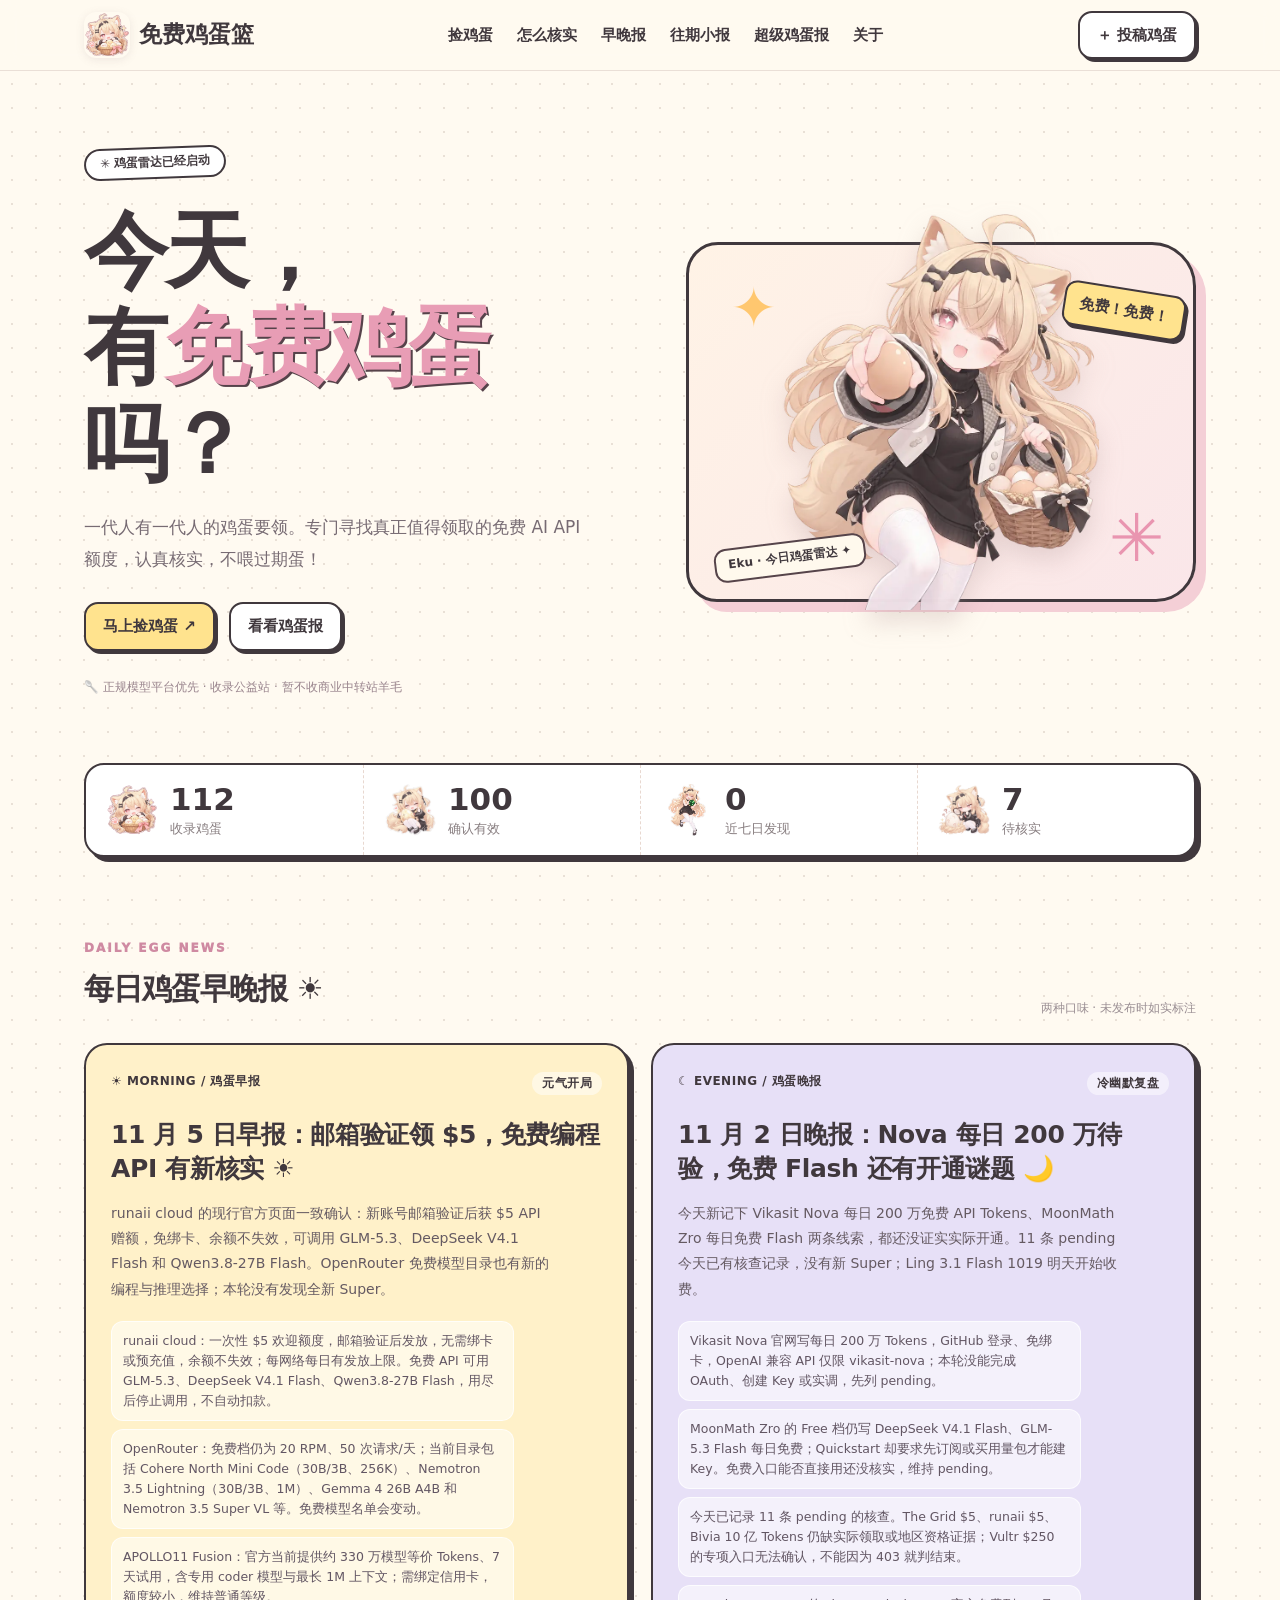
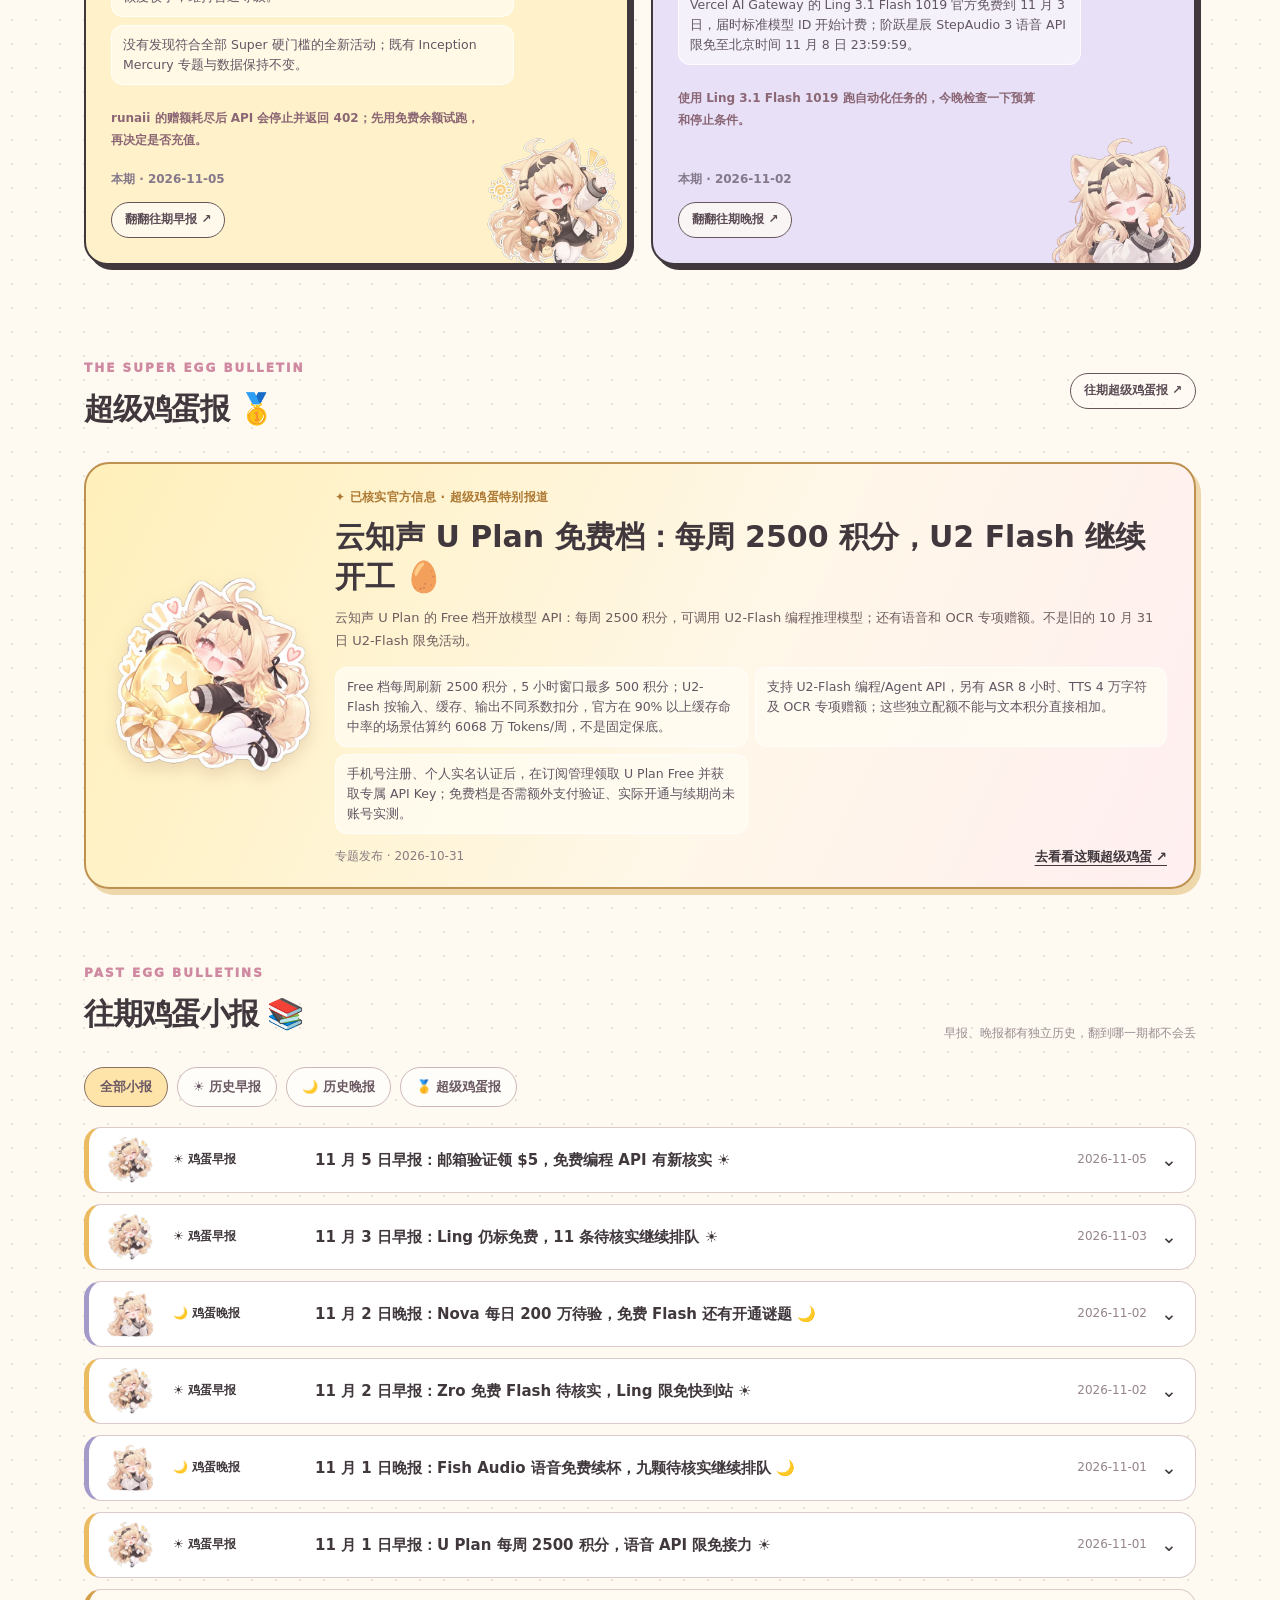
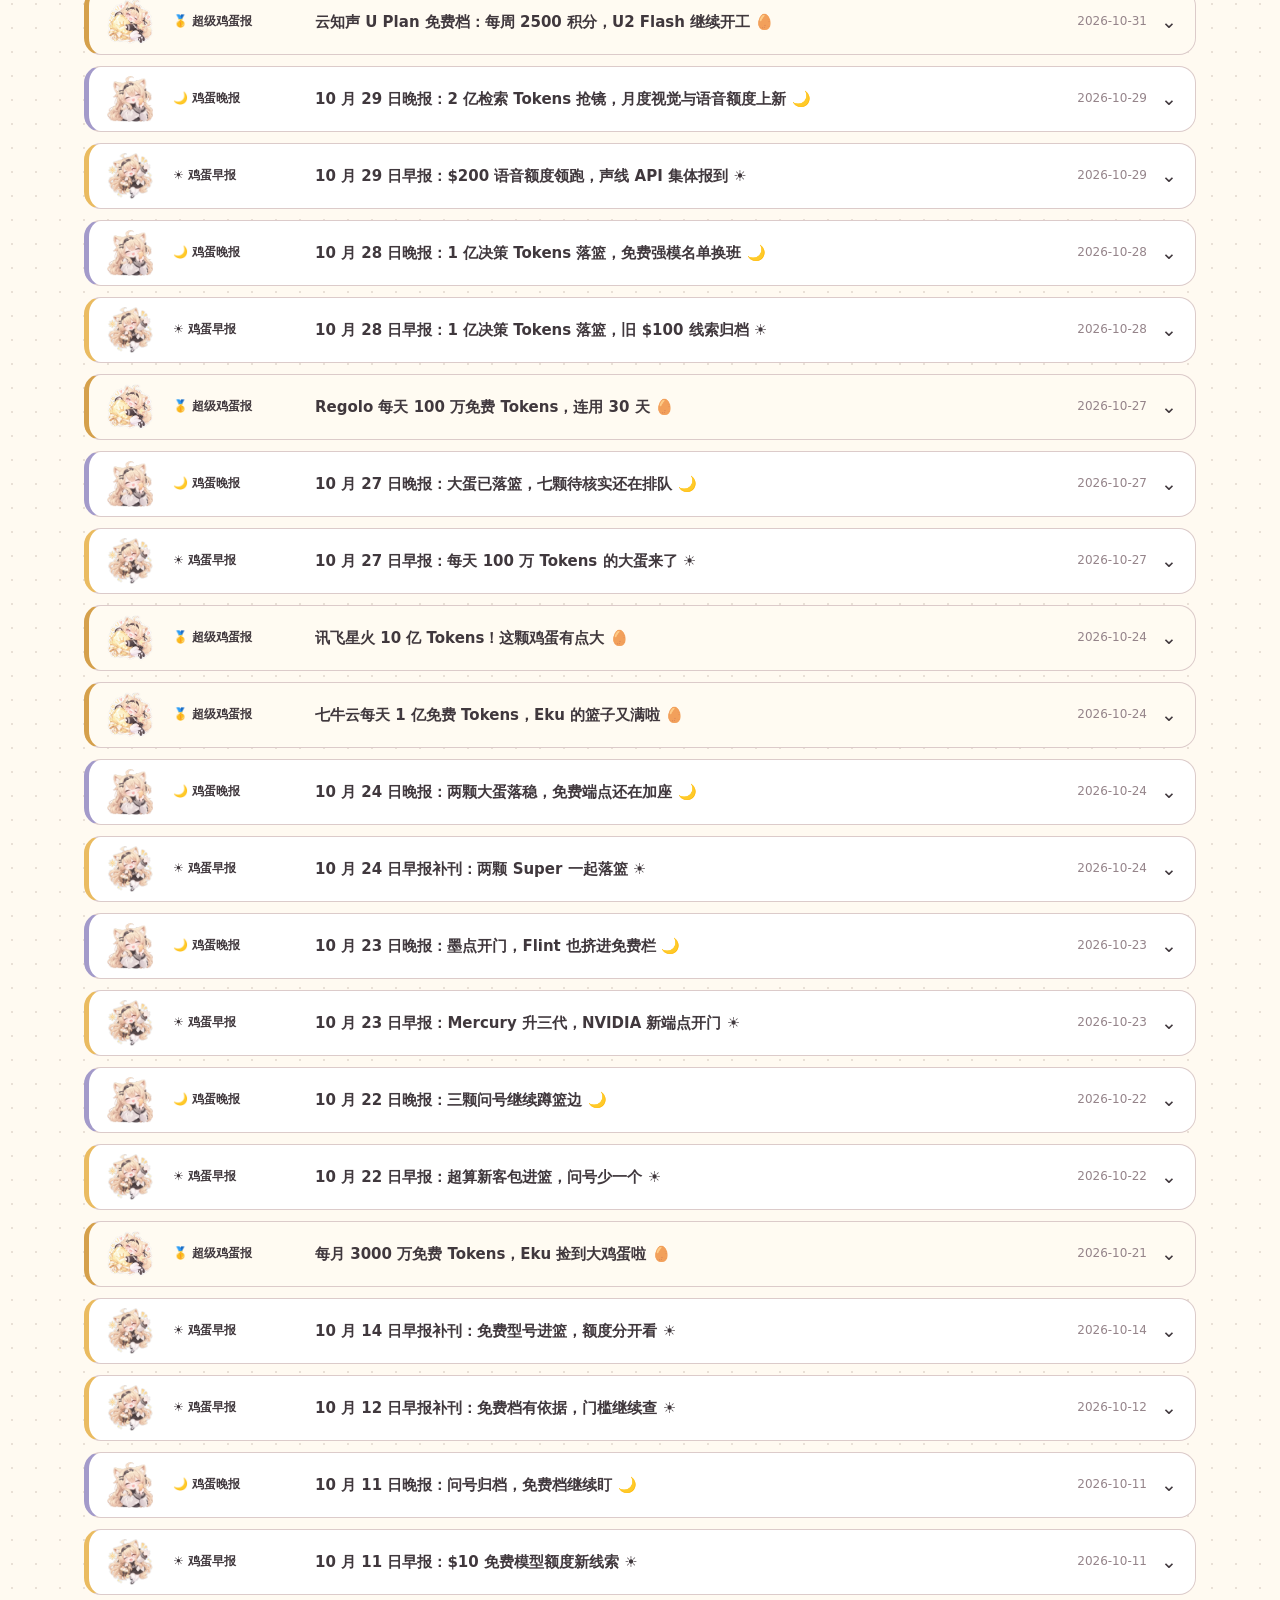
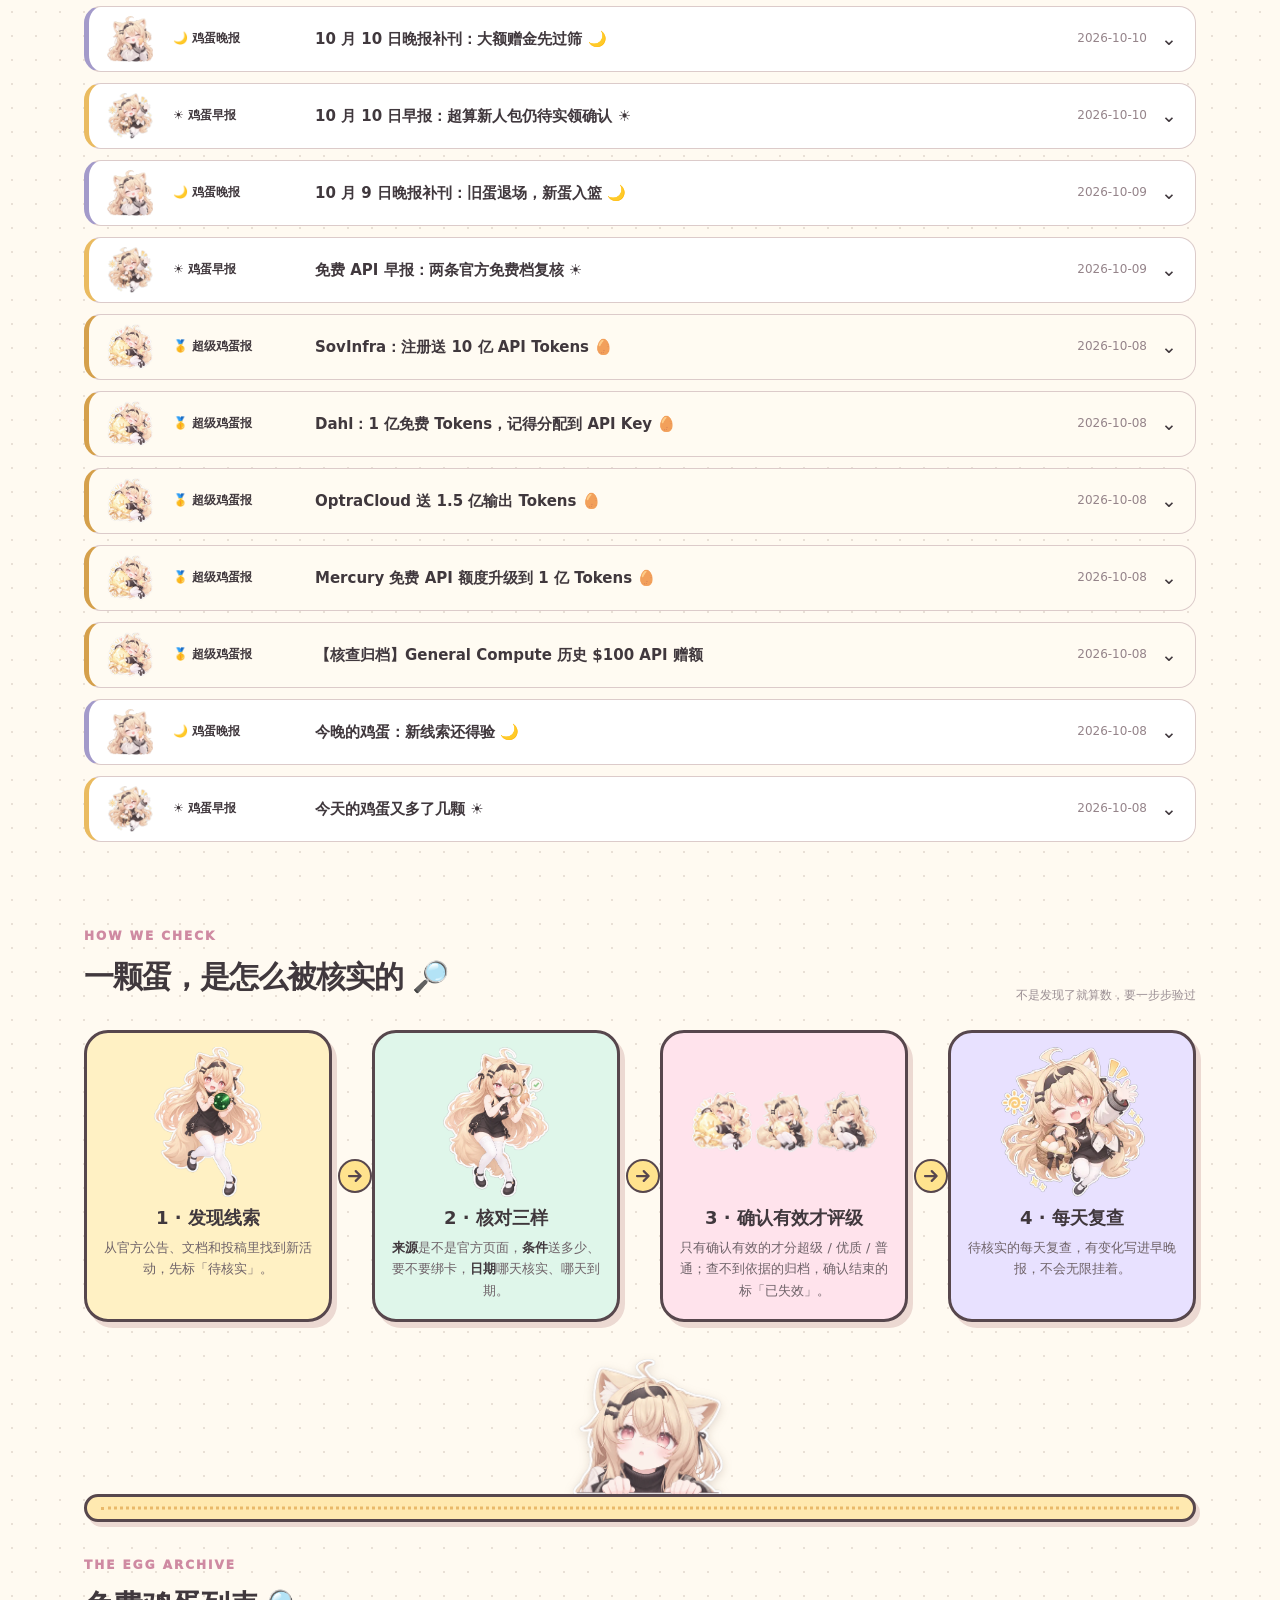
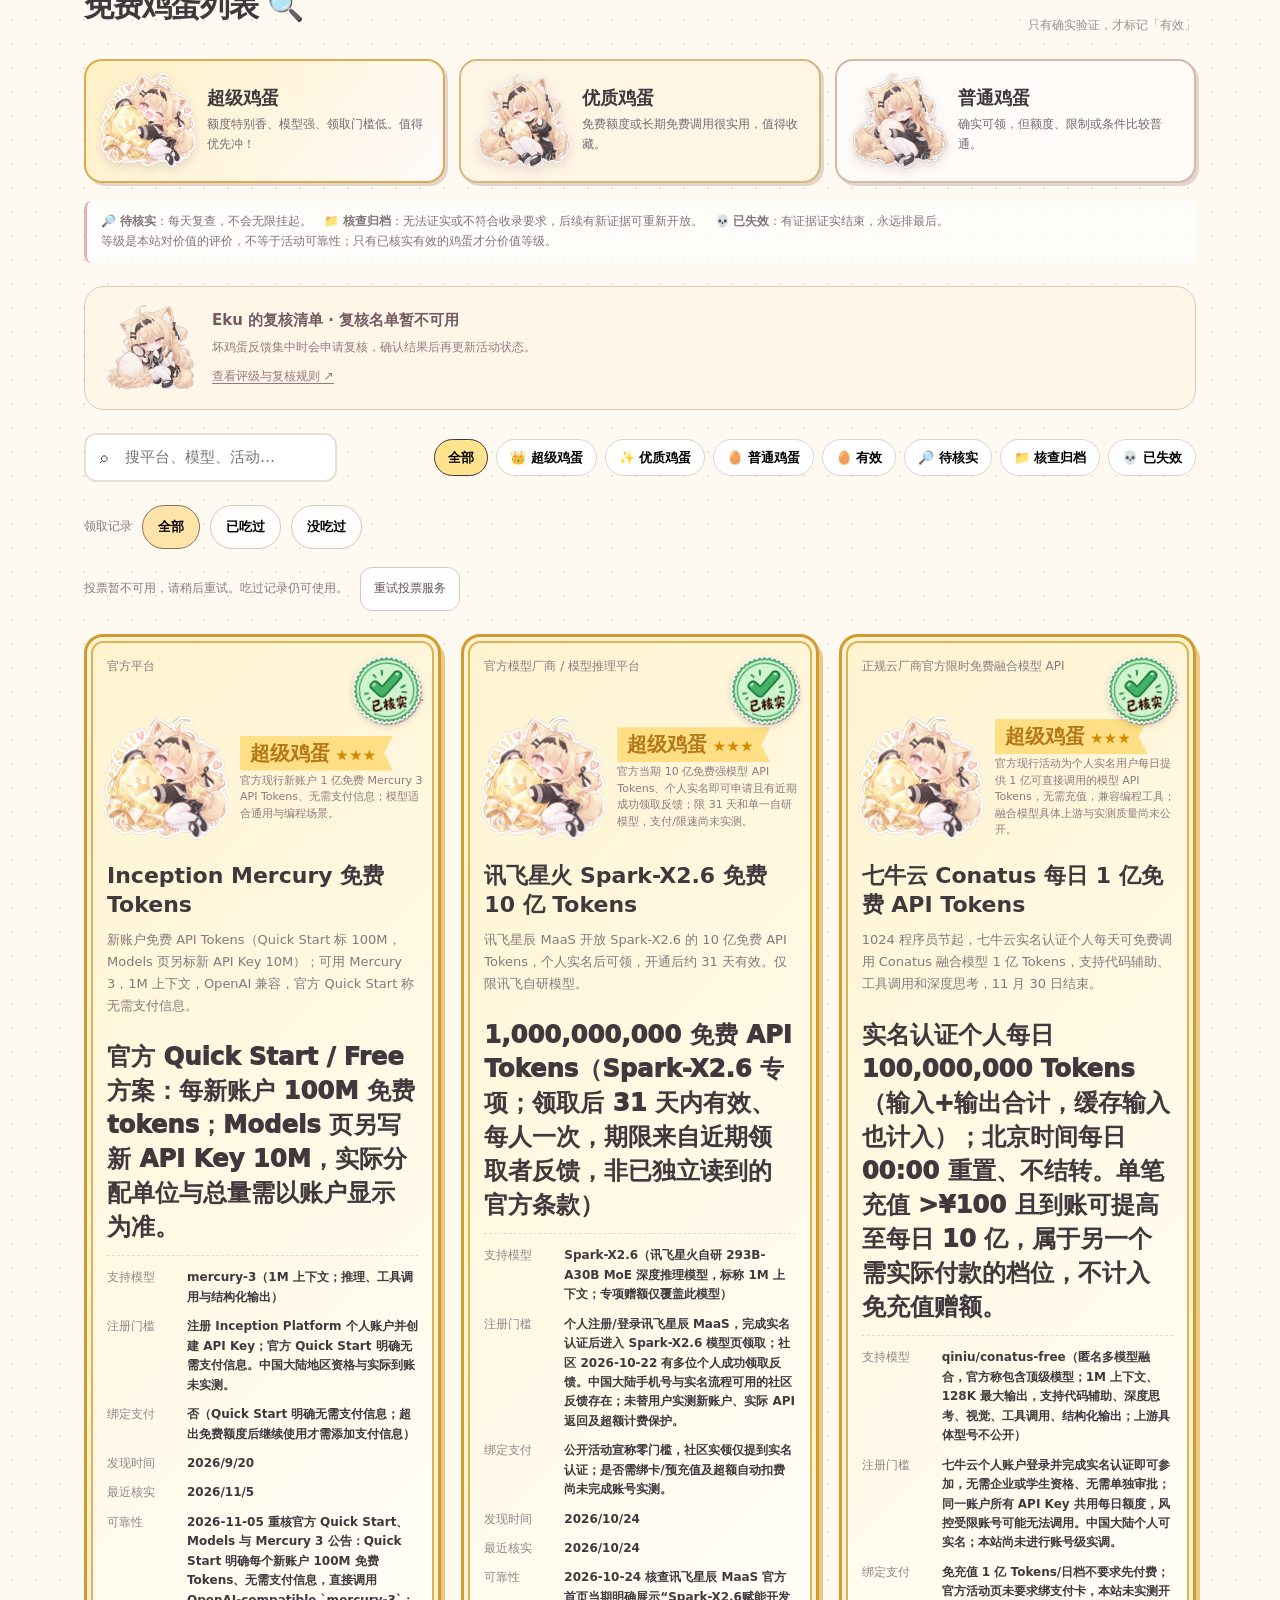
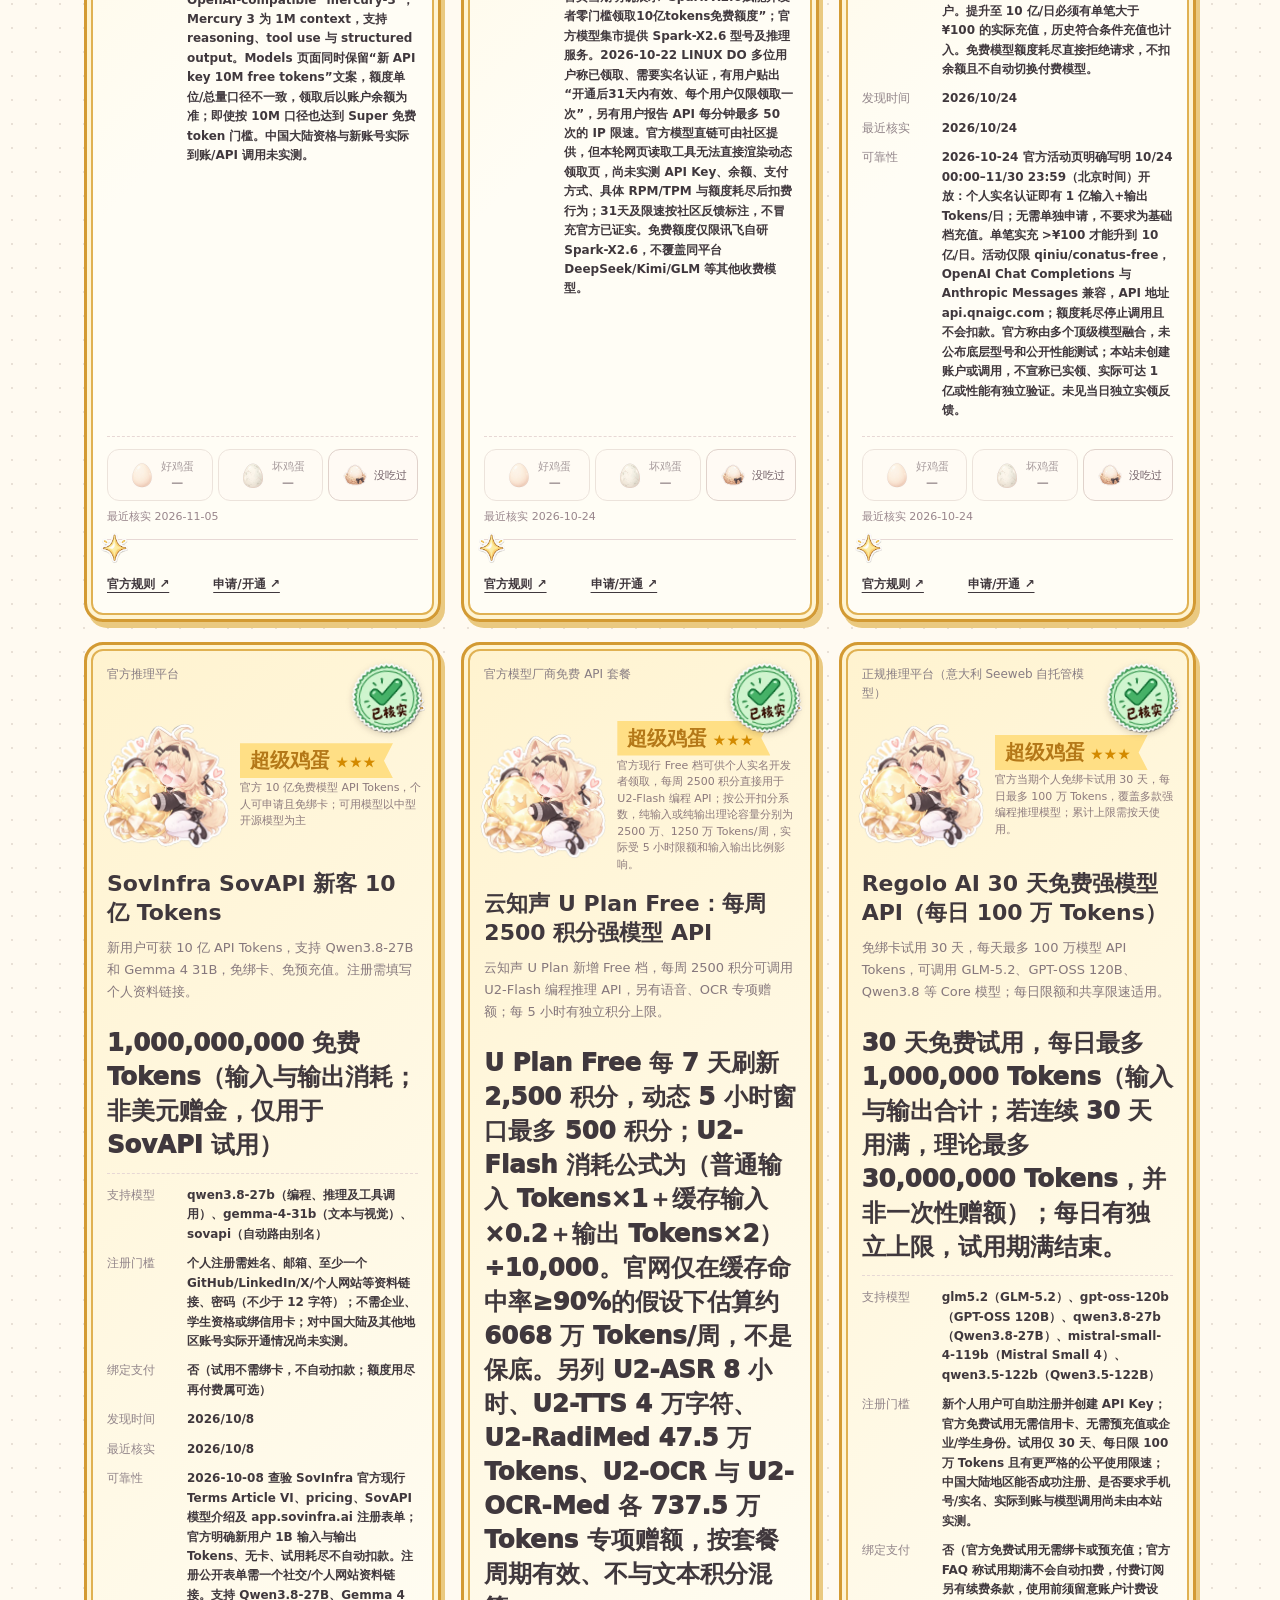
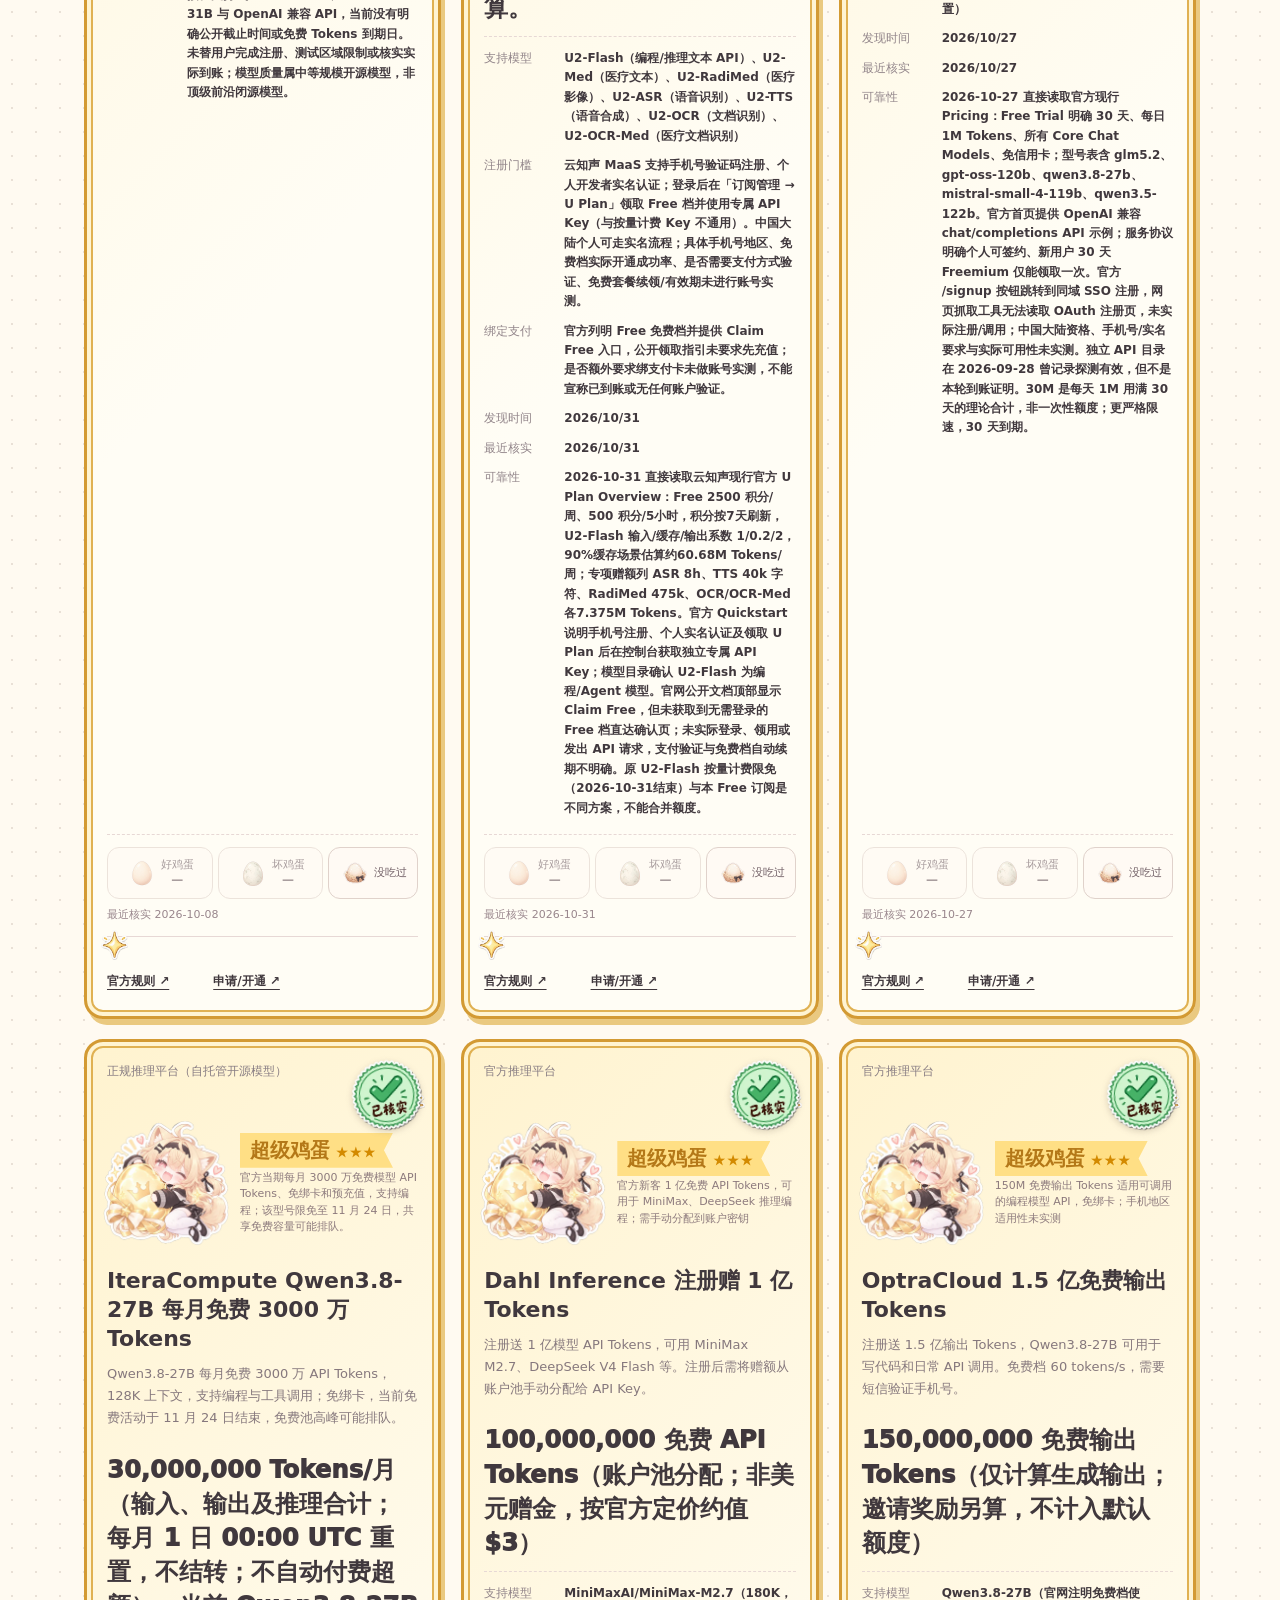
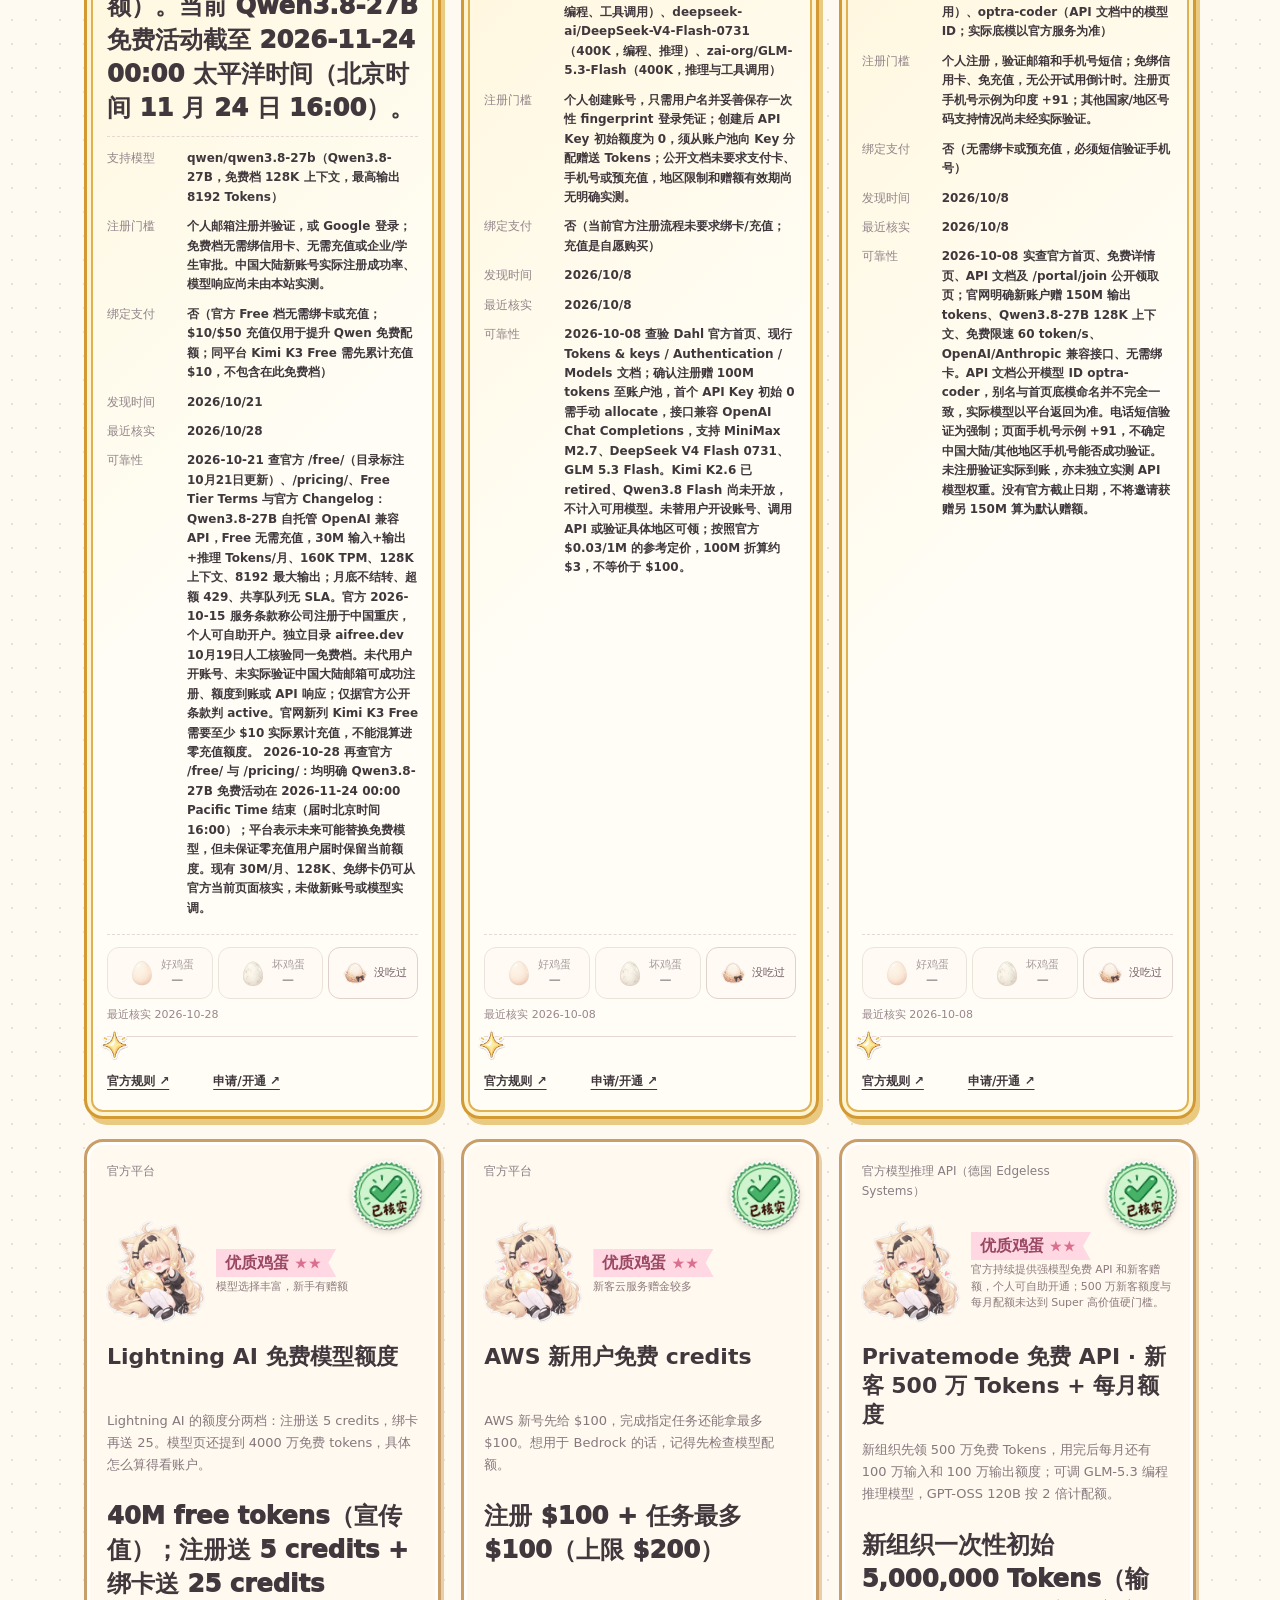
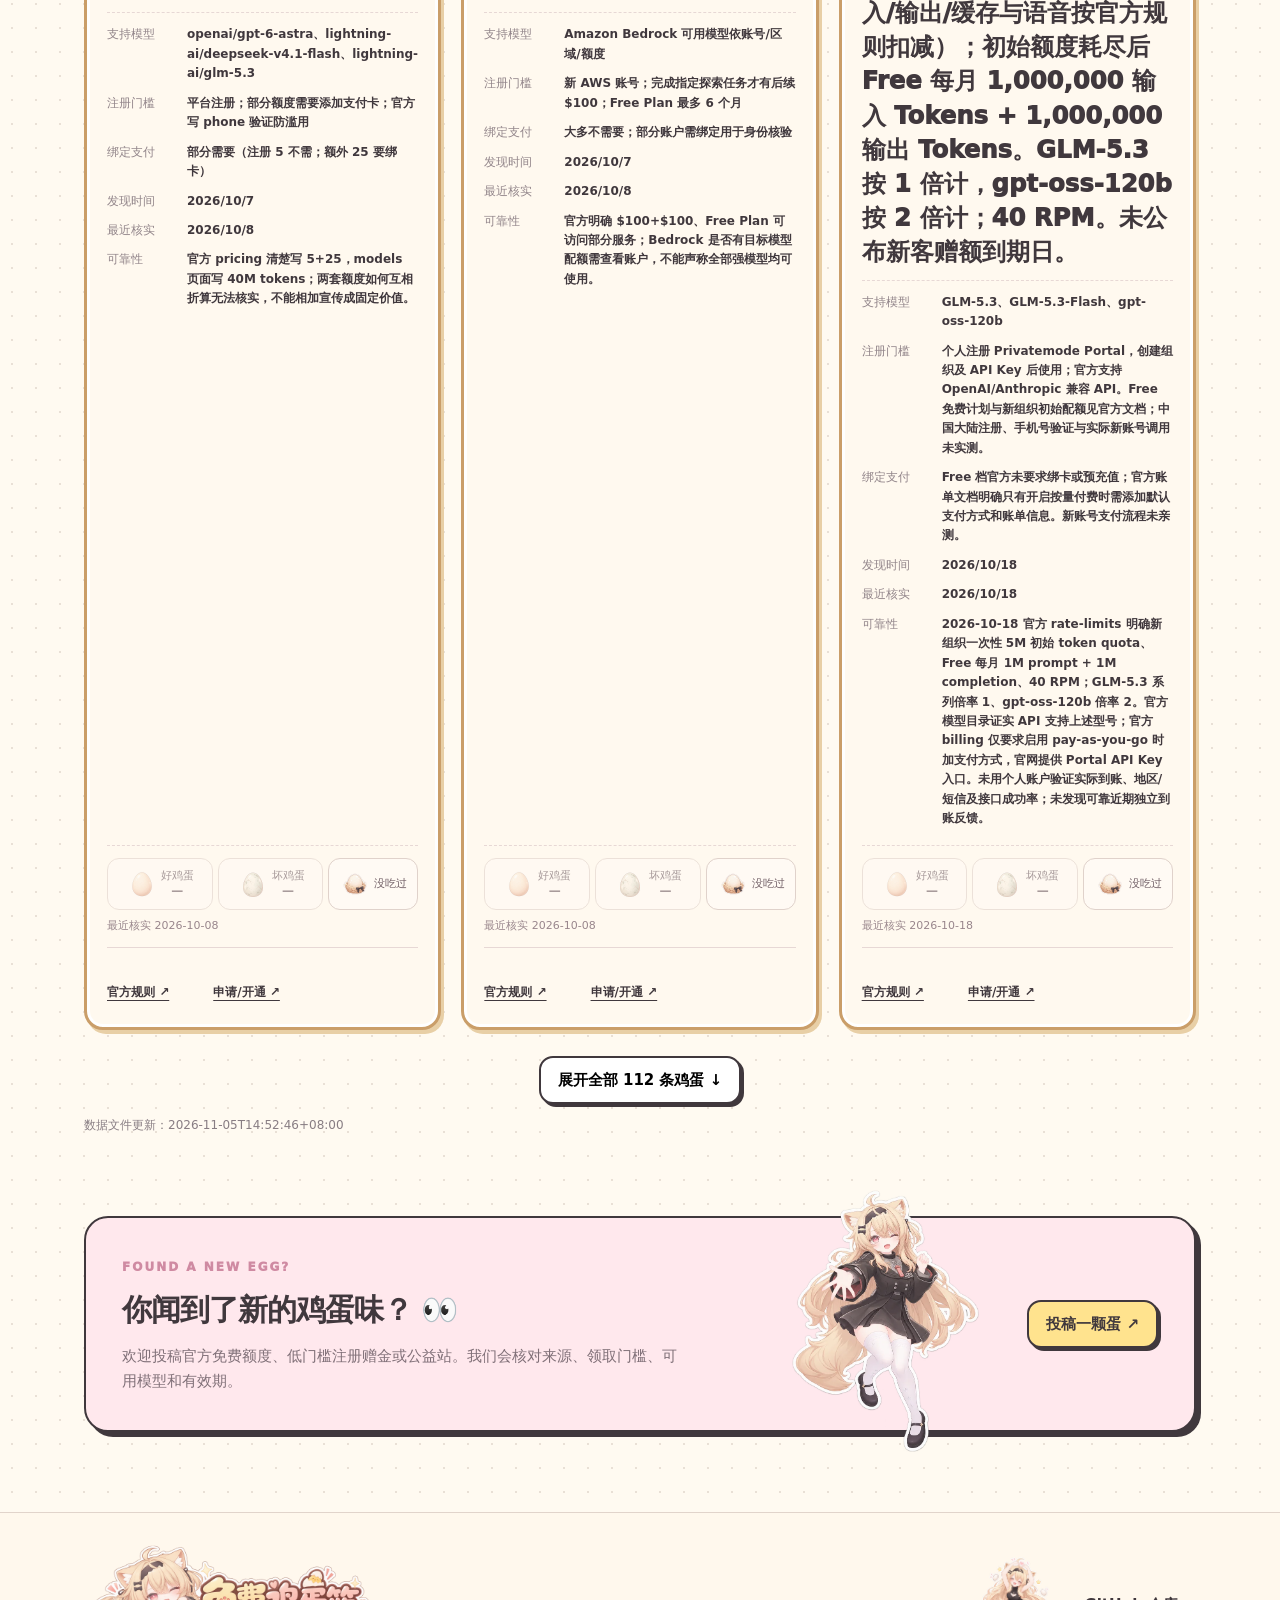
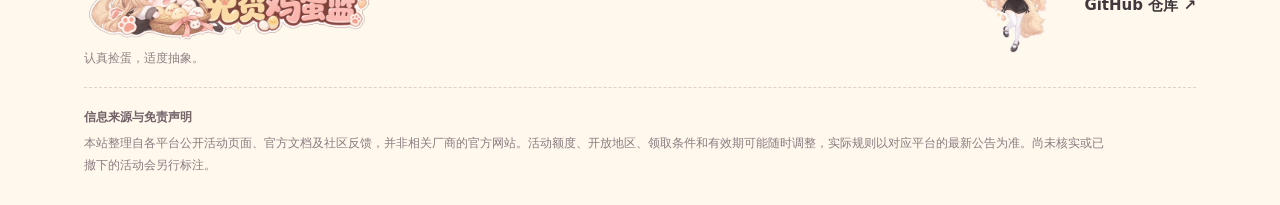
==== commit a4563e0e: "chore: prerender static egg list for SEO" ====
--- a/index.html
+++ b/index.html
@@ -162,7 +162,7 @@
 @media(max-width:900px){.submit{padding-bottom:170px}.submit>div:first-of-type{max-width:none}.submit-eku{right:8px;bottom:-14px;height:190px}.foot-eku{height:78px}}
 @media(max-width:560px){.stats>div{padding:12px 12px}.stats>div img{width:40px;height:40px}.stats b{font-size:24px}}
 </style><link rel="stylesheet" href="./assets/interactions.css"><link rel="stylesheet" href="./assets/deco.css"></head><body><header><div class="wrap"><a href="#" class="brand" aria-label="免费鸡蛋篮，返回首页"><img class="brand-mark" src="./assets/brand-mark.webp?v=3" width="46" height="46" alt="" decoding="async"><span>免费鸡蛋篮</span></a><nav><a href="#eggs">捡鸡蛋</a><a href="#verify">怎么核实</a><a href="#reports">早晚报</a><a href="#history">往期小报</a><a href="#super-news">超级鸡蛋报</a><a href="#about">关于</a></nav><a class="subbtn" href="./submit.html">＋ 投稿鸡蛋</a></div></header><div class="deco-layer" aria-hidden="true"><img class="l" src="./assets/deco/sparkle.webp" alt="" width="70" loading="lazy" style="top:8%;--o:20px;--r:-10deg;--dl:0s;width:70px"><img class="l" src="./assets/deco/egg.webp" alt="" width="88" loading="lazy" style="top:15%;--o:60px;--r:10deg;--dl:-1s;width:88px"><img class="l" src="./assets/deco/paw.webp" alt="" width="78" loading="lazy" style="top:26%;--o:30px;--r:-8deg;--dl:-2s;width:78px"><img class="l" src="./assets/deco/cloud.webp" alt="" width="120" loading="lazy" style="top:35%;--o:10px;--r:0deg;--dl:-3s;width:120px"><img class="l" src="./assets/deco/eku-hug-gold.webp" alt="" width="150" loading="lazy" style="top:46%;--o:0px;--r:-4deg;--dl:-4s;width:150px"><img class="l" src="./assets/deco/fried.webp" alt="" width="92" loading="lazy" style="top:60%;--o:44px;--r:8deg;--dl:0s;width:92px"><img class="l" src="./assets/deco/heart.webp" alt="" width="72" loading="lazy" style="top:71%;--o:20px;--r:-12deg;--dl:-1s;width:72px"><img class="l" src="./assets/deco/feather.webp" alt="" width="84" loading="lazy" style="top:82%;--o:50px;--r:14deg;--dl:-2s;width:84px"><img class="l" src="./assets/deco/star.webp" alt="" width="80" loading="lazy" style="top:92%;--o:24px;--r:6deg;--dl:-3s;width:80px"><img class="r" src="./assets/deco/star.webp" alt="" width="80" loading="lazy" style="top:11%;--o:24px;--r:8deg;--dl:-4s;width:80px"><img class="r" src="./assets/deco/basket.webp" alt="" width="104" loading="lazy" style="top:21%;--o:40px;--r:-6deg;--dl:0s;width:104px"><img class="r" src="./assets/deco/crack.webp" alt="" width="92" loading="lazy" style="top:43%;--o:28px;--r:8deg;--dl:-1s;width:92px"><img class="r" src="./assets/deco/sparkle-purple.webp" alt="" width="72" loading="lazy" style="top:54%;--o:60px;--r:-8deg;--dl:-2s;width:72px"><img class="r" src="./assets/deco/goldegg.webp" alt="" width="92" loading="lazy" style="top:65%;--o:20px;--r:6deg;--dl:-3s;width:92px"><img class="r" src="./assets/deco/chick.webp" alt="" width="96" loading="lazy" style="top:76%;--o:50px;--r:-6deg;--dl:-4s;width:96px"><img class="r" src="./assets/deco/heart.webp" alt="" width="70" loading="lazy" style="top:88%;--o:30px;--r:10deg;--dl:0s;width:70px"></div><main class="wrap"><section class="hero"><div><span class="tag">✳ 鸡蛋雷达已经启动</span><h1>今天，<br>有<span><em>免费鸡蛋</em></span>吗？</h1><p class="lead">一代人有一代人的鸡蛋要领。专门寻找真正值得领取的免费 AI API 额度，认真核实，不喂过期蛋！</p><div class="heroaction"><a href="#eggs" class="btn primary">马上捡鸡蛋 ↗</a><a href="#reports" class="btn">看看鸡蛋报</a></div><div class="hint">🥄 正规模型平台优先 · 收录公益站 · 暂不收商业中转站羊毛</div></div><div class="art eku-art"><div class="speech">免费！免费！</div><img class="eku-hero-img" src="./assets/eku-hero.webp" alt="Eku 向你递来免费鸡蛋" onerror="this.style.display='none'"><div class="mascot"><div class="eyes"><i></i><i></i></div><span class="mouth">ᴗ</span><div class="cheek left"></div><div class="cheek right"></div></div><span class="artlabel">Eku · 今日鸡蛋雷达 ✦</span></div></section><section class="stats"><div><img src="./assets/brand-mark.webp" alt="" width="52" height="52"><b id="count">—</b><span>收录鸡蛋</span></div><div><img src="./assets/grades/premium.webp" alt="" width="52" height="52"><b id="active">—</b><span>确认有效</span></div><div><img src="./assets/eku-radar.webp" alt="" width="52" height="52"><b id="week">—</b><span>近七日发现</span></div><div><img src="./assets/grades/pending.webp" alt="" width="52" height="52"><b id="pending">—</b><span>待核实</span></div></section><section id="reports" class="reports"><div class="head"><div><div class="kicker">DAILY EGG NEWS</div><h2>每日鸡蛋早晚报 ☀️</h2></div><span class="soft">两种口味 · 未发布时如实标注</span></div><div class="reportgrid"><article class="report morning"><div class="reporttop"><span>☀ MORNING / 鸡蛋早报</span><span>元气开局</span></div><img class="report-mascot" src="./assets/eku-morning.webp" alt="" onerror="this.style.display='none'"><h3 id="morningtitle">早安！今天有蛋捡吗？</h3><p id="morningcontent">正在搜寻免费鸡蛋…</p><ul class="report-highlights" id="morninghighlights"></ul><p class="report-tip" id="morningtip"></p><time id="morningdate"></time><a class="read-past" href="#history" data-history-open="morning">翻翻往期早报 ↗</a></article><article class="report evening"><div class="reporttop"><span>☾ EVENING / 鸡蛋晚报</span><span>冷幽默复盘</span></div><img class="report-mascot night-mascot" src="./assets/eku-happy.webp" alt="" onerror="this.style.display='none'"><h3 id="eveningtitle">今天的蛋，抢到没？</h3><p id="eveningcontent">正在结算今日战绩…</p><ul class="report-highlights" id="eveninghighlights"></ul><p class="report-tip" id="eveningtip"></p><time id="eveningdate"></time><a class="read-past" href="#history" data-history-open="evening">翻翻往期晚报 ↗</a></article></div></section><section id="super-news" class="super-news"><div class="head"><div><div class="kicker">THE SUPER EGG BULLETIN</div><h2>超级鸡蛋报 🥇</h2></div><a class="read-past" href="#history" data-history-open="super">往期超级鸡蛋报 ↗</a></div><article class="super-story"><img src="./assets/grades/super.webp" alt="Eku 抱着超级鸡蛋" loading="lazy"><div class="super-story-copy"><span class="super-mini">✦ 已核实官方信息 · 超级鸡蛋特别报道</span><h3 id="supertitle">超级鸡蛋快讯整理中…</h3><p id="supercontent">看见大额免费额度，先核实，再激动！</p><ul id="superhighlights" class="report-highlights"></ul><p id="supertip" class="report-tip"></p><div class="super-actions"><span id="superdate" class="small"></span><a id="superclaim" target="_blank" rel="noopener noreferrer" hidden>去看看这颗超级鸡蛋 ↗</a></div></div></article></section>
-<section id="history" class="news-archive"><div class="head"><div><div class="kicker">PAST EGG BULLETINS</div><h2>往期鸡蛋小报 📚</h2></div><span class="soft">早报、晚报都有独立历史，翻到哪一期都不会丢</span></div><div class="archive-filters" role="group" aria-label="按小报类型筛选"><button class="active" data-archive-filter="all" aria-pressed="true">全部小报</button><button data-archive-filter="morning" aria-pressed="false">☀️ 历史早报</button><button data-archive-filter="evening" aria-pressed="false">🌙 历史晚报</button><button data-archive-filter="super" aria-pressed="false">🥇 超级鸡蛋报</button></div><div class="archive-list" id="archivelist" aria-live="polite"><p class="soft">正在翻阅历史小报…</p></div></section><section id="verify" class="verify"><div class="head"><div><div class="kicker">HOW WE CHECK</div><h2>一颗蛋，是怎么被核实的 🔎</h2></div><span class="soft">不是发现了就算数，要一步步验过</span></div><ol class="flow"><li><img src="./assets/eku-radar.webp" alt="Eku 举着雷达搜寻线索" loading="lazy"><b>1 · 发现线索</b><p>从官方公告、文档和投稿里找到新活动，先标「待核实」。</p></li><li><img src="./assets/eku-check.webp" alt="Eku 拿着放大镜核对" loading="lazy"><b>2 · 核对三样</b><p><em>来源</em>是不是官方页面，<em>条件</em>送多少、要不要绑卡，<em>日期</em>哪天核实、哪天到期。</p></li><li><div class="flow-grades"><img src="./assets/grades/super.webp" alt="超级鸡蛋" loading="lazy"><img src="./assets/grades/premium.webp" alt="优质鸡蛋" loading="lazy"><img src="./assets/grades/normal.webp" alt="普通鸡蛋" loading="lazy"></div><b>3 · 确认有效才评级</b><p>只有确认有效的才分超级 / 优质 / 普通；查不到依据的归档，确认结束的标「已失效」。</p></li><li><img src="./assets/eku-morning.webp" alt="Eku 迎接早晨" loading="lazy"><b>4 · 每天复查</b><p>待核实的每天复查，有变化写进早晚报，不会无限挂着。</p></li></ol></section><div class="ledge" aria-hidden="true"><img src="./assets/deco/eku-peek-bottom.webp" alt="" loading="lazy"><div class="ledge-bar"></div></div><section id="eggs" class="listing"><div class="head"><div><div class="kicker">THE EGG ARCHIVE</div><h2>免费鸡蛋列表 🔍</h2></div><span class="soft">只有确实验证，才标记「有效」</span></div><div class="grade-guide" aria-label="鸡蛋价值等级说明"><div class="grade-explain super"><img src="./assets/grades/super.webp" alt="超级鸡蛋 Eku 图标" loading="lazy"><div><strong>超级鸡蛋</strong><p>额度特别香、模型强、领取门槛低。值得优先冲！</p></div></div><div class="grade-explain premium"><img src="./assets/grades/premium.webp" alt="优质鸡蛋 Eku 图标" loading="lazy"><div><strong>优质鸡蛋</strong><p>免费额度或长期免费调用很实用，值得收藏。</p></div></div><div class="grade-explain normal"><img src="./assets/grades/normal.webp" alt="普通鸡蛋 Eku 图标" loading="lazy"><div><strong>普通鸡蛋</strong><p>确实可领，但额度、限制或条件比较普通。</p></div></div></div><p class="status-explain">🔎 <b>待核实</b>：每天复查，不会无限挂起。　📁 <b>核查归档</b>：无法证实或不符合收录要求，后续有新证据可重新开放。　💀 <b>已失效</b>：有证据证实结束，永远排最后。<br>等级是本站对价值的评价，不等于活动可靠性；只有已核实有效的鸡蛋才分价值等级。</p><div class="review-module" aria-labelledby="review-title"><img src="./assets/interactions/eku-review.webp" alt="Eku 正在复核鸡蛋" width="90" height="90" loading="lazy"><div><strong id="review-title">Eku 的复核清单 · <span id="review-count">正在查询…</span></strong><p>坏鸡蛋反馈集中时会申请复核，确认结果后再更新活动状态。</p><ul id="review-list"></ul><a href="https://github.com/if-u-can/free-ai-credits/blob/main/docs/EGG_GRADING.md" target="_blank" rel="noopener noreferrer">查看评级与复核规则 ↗</a></div></div><div class="filters"><label class="search">⌕　<input id="search" placeholder="搜平台、模型、活动…"></label><div class="chips"><button class="active" data-filter="all">全部</button><button data-filter="super">👑 超级鸡蛋</button><button data-filter="premium">✨ 优质鸡蛋</button><button data-filter="normal">🥚 普通鸡蛋</button><button data-filter="active">🥚 有效</button><button data-filter="pending">🔎 待核实</button><button data-filter="reviewarchive">📁 核查归档</button><button data-filter="expired">💀 已失效</button></div></div><div class="eaten-filters" role="group" aria-label="按吃过记录筛选"><span>领取记录</span><button type="button" class="active" data-eaten-filter="all" aria-pressed="true">全部</button><button type="button" data-eaten-filter="eaten" aria-pressed="false">已吃过</button><button type="button" data-eaten-filter="uneaten" aria-pressed="false">没吃过</button></div><div id="interaction-service" class="interaction-service"><p class="interaction-service-message" role="status" aria-live="polite">正在检查投票服务…</p><button type="button" data-interaction-retry hidden>重试投票服务</button><p class="interaction-storage-message" role="status" aria-live="polite"></p></div><div class="cards" id="cards"><!--SEO:START--><article class="seo-egg"><h3>Dahl Inference 注册赠 1 亿 Tokens（超级鸡蛋）</h3><p>100,000,000 免费 API Tokens（账户池分配；非美元赠金，按官方定价约值 $3）。注册送 1 亿模型 API Tokens，可用 MiniMax M2.7、DeepSeek V4 Flash 等。注册后需将赠额从账户池手动分配给 API Key。</p><p>领取条件：个人创建账号，只需用户名并妥善保存一次性 fingerprint 登录凭证；创建后 API Key 初始额度为 0，须从账户池向 Key 分配赠送 Tokens；公开文档未要求支付卡、手机号或预充值，地区限制和赠额有效期尚无明确实测。｜是否绑卡：否（当前官方注册流程未要求绑卡/充值；充值是自愿购买）｜最近核实：2026-10-08 <a href="https://inference.dahl.global/account" rel="noopener noreferrer" target="_blank">官方来源</a></p></article><article class="seo-egg"><h3>Inception Mercury 免费 Tokens（超级鸡蛋）</h3><p>官方 Quick Start / Free 方案：每新账户 100M 免费 tokens；Models 页另写新 API Key 10M，实际分配单位与总量需以账户显示为准。。新账户免费 API Tokens（Quick Start 标 100M，Models 页另标新 API Key 10M）；可用 Mercury 3，1M 上下文，OpenAI 兼容，官方 Quick Start 称无需支付信息。</p><p>领取条件：注册 Inception Platform 个人账户并创建 API Key；官方 Quick Start 明确无需支付信息。中国大陆地区资格与实际到账未实测。｜是否绑卡：否（Quick Start 明确无需支付信息；超出免费额度后继续使用才需添加支付信息）｜最近核实：2026-11-05 <a href="https://platform.inceptionlabs.ai/" rel="noopener noreferrer" target="_blank">官方来源</a></p></article><article class="seo-egg"><h3>IteraCompute Qwen3.8-27B 每月免费 3000 万 Tokens（超级鸡蛋）</h3><p>30,000,000 Tokens/月（输入、输出及推理合计；每月 1 日 00:00 UTC 重置，不结转；不自动付费超额）。当前 Qwen3.8-27B 免费活动截至 2026-11-24 00:00 太平洋时间（北京时间 11 月 24 日 16:00）。。Qwen3.8-27B 每月免费 3000 万 API Tokens，128K 上下文，支持编程与工具调用；免绑卡，当前免费活动于 11 月 24 日结束，免费池高峰可能排队。</p><p>领取条件：个人邮箱注册并验证，或 Google 登录；免费档无需绑信用卡、无需充值或企业/学生审批。中国大陆新账号实际注册成功率、模型响应尚未由本站实测。｜是否绑卡：否（官方 Free 档无需绑卡或充值；$10/$50 充值仅用于提升 Qwen 免费配额；同平台 Kimi K3 Free 需先累计充值 $10，不包含在此免费档）｜最近核实：2026-10-28 <a href="https://platform.iteracompute.com/" rel="noopener noreferrer" target="_blank">官方来源</a></p></article><article class="seo-egg"><h3>OptraCloud 1.5 亿免费输出 Tokens（超级鸡蛋）</h3><p>150,000,000 免费输出 Tokens（仅计算生成输出；邀请奖励另算，不计入默认额度）。注册送 1.5 亿输出 Tokens，Qwen3.8-27B 可用于写代码和日常 API 调用。免费档 60 tokens/s，需要短信验证手机号。</p><p>领取条件：个人注册，验证邮箱和手机号短信；免绑信用卡、免充值，无公开试用倒计时。注册页手机号示例为印度 +91；其他国家/地区号码支持情况尚未经实际验证。｜是否绑卡：否（无需绑卡或预充值，必须短信验证手机号）｜最近核实：2026-10-08 <a href="https://optracloud.com/portal/join" rel="noopener noreferrer" target="_blank">官方来源</a></p></article><article class="seo-egg"><h3>Regolo AI 30 天免费强模型 API（每日 100 万 Tokens）（超级鸡蛋）</h3><p>30 天免费试用，每日最多 1,000,000 Tokens（输入与输出合计；若连续 30 天用满，理论最多 30,000,000 Tokens，并非一次性赠额）；每日有独立上限，试用期满结束。。免绑卡试用 30 天，每天最多 100 万模型 API Tokens，可调用 GLM-5.2、GPT-OSS 120B、Qwen3.8 等 Core 模型；每日限额和共享限速适用。</p><p>领取条件：新个人用户可自助注册并创建 API Key；官方免费试用无需信用卡、无需预充值或企业/学生身份。试用仅 30 天、每日限 100 万 Tokens 且有更严格的公平使用限速；中国大陆地区能否成功注册、是否要求手机号/实名、实际到账与模型调用尚未由本站实测。｜是否绑卡：否（官方免费试用无需绑卡或预充值；官方 FAQ 称试用期满不会自动扣费，付费订阅另有续费条款，使用前须留意账户计费设置）｜最近核实：2026-10-27 <a href="https://regolo.ai/signup" rel="noopener noreferrer" target="_blank">官方来源</a></p></article><article class="seo-egg"><h3>SovInfra SovAPI 新客 10 亿 Tokens（超级鸡蛋）</h3><p>1,000,000,000 免费 Tokens（输入与输出消耗；非美元赠金，仅用于 SovAPI 试用）。新用户可获 10 亿 API Tokens，支持 Qwen3.8-27B 和 Gemma 4 31B，免绑卡、免预充值。注册需填写个人资料链接。</p><p>领取条件：个人注册需姓名、邮箱、至少一个 GitHub/LinkedIn/X/个人网站等资料链接、密码（不少于 12 字符）；不需企业、学生资格或绑信用卡；对中国大陆及其他地区账号实际开通情况尚未实测。｜是否绑卡：否（试用不需绑卡，不自动扣款；额度用尽再付费属可选）｜最近核实：2026-10-08 <a href="https://app.sovinfra.ai/" rel="noopener noreferrer" target="_blank">官方来源</a></p></article><article class="seo-egg"><h3>七牛云 Conatus 每日 1 亿免费 API Tokens（超级鸡蛋）</h3><p>实名认证个人每日 100,000,000 Tokens（输入+输出合计，缓存输入也计入）；北京时间每日 00:00 重置、不结转。单笔充值 &gt;¥100 且到账可提高至每日 10 亿，属于另一个需实际付款的档位，不计入免充值赠额。。1024 程序员节起，七牛云实名认证个人每天可免费调用 Conatus 融合模型 1 亿 Tokens，支持代码辅助、工具调用和深度思考，11 月 30 日结束。</p><p>领取条件：七牛云个人账户登录并完成实名认证即可参加，无需企业或学生资格、无需单独审批；同一账户所有 API Key 共用每日额度，风控受限账号可能无法调用。中国大陆个人可实名；本站尚未进行账号级实调。｜是否绑卡：免充值 1 亿 Tokens/日档不要求先付费；官方活动页未要求绑支付卡，本站未实测开户。提升至 10 亿/日必须有单笔大于 ¥100 的实际充值，历史符合条件充值也计入。免费模型额度耗尽直接拒绝请求，不扣余额且不自动切换付费模型。｜最近核实：2026-10-24 <a href="https://www.qiniu.com/ai/model/qiniu/conatus-free" rel="noopener noreferrer" target="_blank">官方来源</a></p></article><article class="seo-egg"><h3>云知声 U Plan Free：每周 2500 积分强模型 API（超级鸡蛋）</h3><p>U Plan Free 每 7 天刷新 2,500 积分，动态 5 小时窗口最多 500 积分；U2-Flash 消耗公式为（普通输入 Tokens×1＋缓存输入×0.2＋输出 Tokens×2）÷10,000。官网仅在缓存命中率≥90%的假设下估算约 6068 万 Tokens/周，不是保底。另列 U2-ASR 8 小时、U2-TTS 4 万字符、U2-RadiMed 47.5 万 Tokens、U2-OCR 与 U2-OCR-Med 各 737.5 万 Tokens 专项赠额，按套餐周期有效、不与文本积分混算。。云知声 U Plan 新增 Free 档，每周 2500 积分可调用 U2-Flash 编程推理 API，另有语音、OCR 专项赠额；每 5 小时有独立积分上限。</p><p>领取条件：云知声 MaaS 支持手机号验证码注册、个人开发者实名认证；登录后在「订阅管理 → U Plan」领取 Free 档并使用专属 API Key（与按量计费 Key 不通用）。中国大陆个人可走实名流程；具体手机号地区、免费档实际开通成功率、是否需要支付方式验证、免费套餐续领/有效期未进行账号实测。｜是否绑卡：官方列明 Free 免费档并提供 Claim Free 入口，公开领取指引未要求先充值；是否额外要求绑支付卡未做账号实测，不能宣称已到账或无任何账户验证。｜最近核实：2026-10-31 <a href="https://maas.unisound.com/" rel="noopener noreferrer" target="_blank">官方来源</a></p></article><article class="seo-egg"><h3>讯飞星火 Spark-X2.6 免费 10 亿 Tokens（超级鸡蛋）</h3><p>1,000,000,000 免费 API Tokens（Spark-X2.6 专项；领取后 31 天内有效、每人一次，期限来自近期领取者反馈，非已独立读到的官方条款）。讯飞星辰 MaaS 开放 Spark-X2.6 的 10 亿免费 API Tokens，个人实名后可领，开通后约 31 天有效。仅限讯飞自研模型。</p><p>领取条件：个人注册/登录讯飞星辰 MaaS，完成实名认证后进入 Spark-X2.6 模型页领取；社区 2026-10-22 有多位个人成功领取反馈。中国大陆手机号与实名流程可用的社区反馈存在；未替用户实测新账户、实际 API 返回及超额计费保护。｜是否绑卡：公开活动宣称零门槛，社区实领仅提到实名认证；是否需绑卡/预充值及超额自动扣费尚未完成账号实测。｜最近核实：2026-10-24 <a href="https://maas.xfyun.cn/modelSquare/base/2628905721051136" rel="noopener noreferrer" target="_blank">官方来源</a></p></article><article class="seo-egg"><h3>AMD Radeon Cloud Token Factory 免费共享模型 API（优质鸡蛋）</h3><p>Public Free Model APIs 共享端点免费、不消耗 GPU credits；按账号设每日使用上限并在北京时间 00:00 重置，官方用量文档的 $10/天只是示例，不代表所有账号均有该额度；无统一公开可保证的免费 token 总量。。中国区 Token Factory 提供常驻免费的共享模型 API，可用 DeepSeek、Qwen 等模型测试编程与推理；账号有每日用量上限，官方不允许生产负载。</p><p>领取条件：个人可注册 AMD AI 开发者计划中国区账号，通过中国手机号或邮箱验证码登录（亦支持魔搭/CSDN/GitHub）；登录 Token Factory 后创建 API Key。共享模型不需要 GPU 实例审批，实际可用模型以 GET /v1/models 为准；未亲自注册或调用。｜是否绑卡：官方明确共享模型 API 完全免费、不消耗 GPU credits；未见需绑定信用卡或预充值的领取条件。未实测新账户支付设置。｜最近核实：2026-10-17 <a href="https://developer.amd.com.cn/radeon/tokenfactory" rel="noopener noreferrer" target="_blank">官方来源</a></p></article><article class="seo-egg"><h3>AMD 开发者计划 $50 Fireworks AI 模型 API 赠金（优质鸡蛋）</h3><p>$50 Fireworks AI 模型推理 API credits；兑换码须在发放后 90 天内使用，AMD 条款称成功兑换后额度可保留至用尽（Fireworks 合作页另概括为 90 天有效）。AMD 免费开发者计划可申请 $50 Fireworks 模型 API 赠金，适合调用 Kimi、DeepSeek、MiniMax 等强模型；申请需经约 2 个工作日资格审核。</p><p>领取条件：个人独立开发者可免费加入 AMD AI Developer Program，登录 Member Perks 填写 Cloud Credit 表单并选择 Fireworks AI，AMD 官方称约 2 个工作日审核资格，获批后邮件发送兑换码。无学生/企业身份硬性要求；中国大陆个人申请通过率、地区限制和实际发码尚未测试。｜是否绑卡：官方合作页称无需预付费用；Fireworks 2026-07 起自助账户采用预付余额扣费，赠金兑换是否需绑卡未明确；自动充值若开启可能扣款，需核查账户设置。｜最近核实：2026-10-15 <a href="https://developer.amd.com/member-perks/" rel="noopener noreferrer" target="_blank">官方来源</a></p></article><article class="seo-egg"><h3>AWS 新用户免费 credits（优质鸡蛋）</h3><p>注册 $100 + 任务最多 $100（上限 $200）。AWS 新号先给 $100，完成指定任务还能拿最多 $100。想用于 Bedrock 的话，记得先检查模型配额。</p><p>领取条件：新 AWS 账号；完成指定探索任务才有后续 $100；Free Plan 最多 6 个月｜是否绑卡：大多不需要；部分账户需绑定用于身份核验｜最近核实：2026-10-08 <a href="https://aws.amazon.com/free/" rel="noopener noreferrer" target="_blank">官方来源</a></p></article><article class="seo-egg"><h3>Agnes AI 3.0/2.5 Flash 免费模型 API（优质鸡蛋）</h3><p>中国站 agnes-3.0-flash 与 agnes-2.5-flash 的缓存输入、输入和输出均 ¥0/百万 Tokens；国际站对应为 $0/百万 Tokens。未公布固定免费 Token 总量；零价为当前优惠，可能调整。。Agnes 3.0 Flash 与 2.5 Flash 的输入、输出及缓存命中现价均为 ¥0，支持代码、推理和工具调用；免费账户文本 API 实际限速 10 RPM。</p><p>领取条件：个人注册 Agnes AI 中国站或国际站账户，在开发者控制台创建免费/default API Key；中国站使用 https://api.agnes-ai.cn/v1，国际站使用 https://apihub.agnes-ai.com/v1。官方文档说明个人免费密钥，无企业/学生资格要求；中国大陆手机号、实名、开户成功率与账户互通未实测。｜是否绑卡：官方文档提供免费/default API Key，未发现要求先充值或订阅 Token Plan 才能调用上述免费 Flash 模型；是否强制绑卡、支付验证或其他开户限制未实测，不能保证所有地区免绑卡。｜最近核实：2026-10-18 <a href="https://platform.agnes-ai.cn/" rel="noopener noreferrer" target="_blank">官方来源</a></p></article><article class="seo-egg"><h3>Amazon Polly 每月免费语音合成 API 配额（优质鸡蛋）</h3><p>按语音引擎分别计量：Standard 标准语音每月 5,000,000 字符；Neural 神经语音每月 1,000,000 字符、Long-Form 长篇语音每月 500,000 字符、Generative 生成式语音每月 100,000 字符（后三档均限前 12 个月）。这不是 $200 额外赠金，不与 AWS 新客云券相加宣传；超出各档免费用量按字符计费。。Polly 官方免费层按月提供 500 万标准语音字符；神经语音每月 100 万、长篇语音 50 万、生成式语音 10 万字符（后三档限首 12 个月）。可通过 SynthesizeSpeech API 调用，适合配音和朗读。</p><p>领取条件：个人可申请 AWS 新账号并使用 Amazon Polly SynthesizeSpeech API，无需企业或学生认证。新 AWS Free Plan 最多 6 个月，其他语音引擎的前 12 个月免费层和 Free Plan 期限应分别理解；模型/音色可用地区不同。全球 AWS 与中国 AWS 为独立账号体系，中国大陆实际开户、配额到账和 API 调用未实测。｜是否绑卡：AWS 现行新注册流程说明大多数新用户无需绑卡；部分账户可能需要支付方式进行身份核验，预授权约 $1（非实际付款）。Free Plan 额度用尽或 6 个月结束后需升级才能继续，Paid Plan 超出免费层可能产生费用；未实测具体账号要求。｜最近核实：2026-10-29 <a href="https://aws.amazon.com/resources/create-account/" rel="noopener noreferrer" target="_blank">官方来源</a></p></article><article class="seo-egg"><h3>AssemblyAI 新客 $50 语音识别 API 赠额（优质鸡蛋）</h3><p>新账号一次性 $50 USD 免费语音处理 API credits，不到期；可用于 Pre-recorded STT、Streaming STT、Speech Understanding 和 Guardrails。免费档最多 5 个并发录音转写、每分钟 5 个新实时会话。。新账户可用 $50 免费额度做录音转写、实时语音识别与语音理解，免绑卡。LLM Gateway 不在免费范围内。</p><p>领取条件：个人可用邮箱或 Google 账号在公开页面注册、创建 API Key；不要求企业或学生资质。中国大陆注册和新账户实际到账未实测。｜是否绑卡：免费试用不要求绑信用卡或预充值；额度用尽后需升级并添加付款方式。LLM Gateway 仅付费账户可用。｜最近核实：2026-10-29 <a href="https://www.assemblyai.com/dashboard/signup" rel="noopener noreferrer" target="_blank">官方来源</a></p></article><article class="seo-egg"><h3>Cartesia 每月 2 万语音 API Credits（优质鸡蛋）</h3><p>Free $0/月，每月 20,000 Cartesia Credits（TTS 与 STT 共用）；官网估算 Sonic 3.6 约 27 分钟/月或 Ink 2 约 1 小时 51 分钟/月，不能将两项各自用满后相加。另有每月 $1 Managed Agents 预付额度，独立于语音 Credits；电话等费用另计。。免费档每月补充 2 万语音 Credits，能调用 Sonic 3.6 语音合成和 Ink 2 转写；约够 27 分钟 TTS 或 1 小时 51 分钟 STT。免费档不含商用许可。</p><p>领取条件：个人可通过公开 Start free 入口注册；免费档 TTS 2 路并发、STT 8 路并发。商用许可从付费 Pro 档开始；中国大陆注册、+86 手机号及实际 API 调用未实测。｜是否绑卡：官网公开 Free $0/月与 Start free 入口，未写必须先充值；注册是否要求绑定信用卡未登录实测。升级付费档或额外电话服务可能产生费用。｜最近核实：2026-10-29 <a href="https://play.cartesia.ai/" rel="noopener noreferrer" target="_blank">官方来源</a></p></article><article class="seo-egg"><h3>Codiv 免费 1 亿决策 Tokens + 1000 万文本生成 Tokens（优质鸡蛋）</h3><p>每个账户一次性 100,000,000 System One 决策输入 Tokens（启用 think 时思考 Tokens 也计入）；另有独立 10,000,000 文本生成 Tokens（输入+输出合计）。两种额度不可相加宣传为通用聊天额度；官方未公布过期日，实验期间提供。。免绑卡领取 1 亿结构化决策输入 Tokens，另有独立的 1000 万文本生成 Tokens。适合分类、路由和轻量生成，不是 1.1 亿强编程模型额度。</p><p>领取条件：16 岁以上个人可通过 Google、GitHub 或邮箱注册，每人限一个账户；无需企业/学生资格或信用卡。中国大陆可注册性、邮箱验证和新账户实际到账未由本站实测。｜是否绑卡：否，官方明确无需信用卡且未经用户明确同意不收费。｜最近核实：2026-10-28 <a href="https://codiv.ai/signup" rel="noopener noreferrer" target="_blank">官方来源</a></p></article><article class="seo-egg"><h3>Deepgram 新客 $200 语音模型 API 赠额（优质鸡蛋）</h3><p>新账户首次项目自动附赠 $200 USD API credits，适用于公开语音模型的语音转文字、文字转语音及 Voice Agent 等端点；官方开发文档称免费促销额度自注册起 1 年到期，定价页的 No expiration 与此存在口径冲突，按 1 年记录。。新账户可获 $200 语音 API 试用金，免绑卡，可试 Nova-3 语音识别、Aura 语音合成和 Voice Agent。额度很足，但不能拿去调用通用编程大模型。</p><p>领取条件：个人开发者可免费注册并创建项目/API Key；无需企业或学生认证。中国大陆地区、+86 手机号及新账户实际到账未实测；注册入口有 JavaScript 机器人验证。｜是否绑卡：官方当前定价明确无需信用卡或预充值；赠额耗尽后继续付费使用须设置账单，未实测超额行为。｜最近核实：2026-10-29 <a href="https://console.deepgram.com/signup" rel="noopener noreferrer" target="_blank">官方来源</a></p></article><article class="seo-egg"><h3>Exa Agent API 每月 $10 + 新客 $10 研究额度（优质鸡蛋）</h3><p>免费 Starter 计划每月 $10 USD credits，首次注册另加 $10 onboarding bonus；两者不是每月 $20。官方免费档开放所有端点，Agent 研究请求按任务复杂度计费，固定档约 $0.012–$1.00/次；超出附加数据服务可能另计。。Exa 免费档每月提供 $10 API credits，新用户另获 $10 启动赠额；可直接调用 exa-agent 研究模型接口，输出带引用的调查报告和结构化结果，不是通用编程聊天额度。</p><p>领取条件：个人可通过公开 Dashboard 注册并创建 API Key；官方 Starter 免绑支付方式。中国大陆账户、手机号验证、实际赠额到账与 Agent API 免费额度扣减未登录实测。｜是否绑卡：否（官方 Starter Free 明确 No payment method required；升级 Developer 后按量计费）。｜最近核实：2026-10-29 <a href="https://dashboard.exa.ai/" rel="noopener noreferrer" target="_blank">官方来源</a></p></article><article class="seo-egg"><h3>Fish Audio S2.1 Pro 免费语音合成 API（至 11 月 30 日）（优质鸡蛋）</h3><p>s2.1-pro-free API 价格 $0/百万 UTF-8 字节，公平使用政策下无固定字符总量；官方公告免费至 2026-11-30。其他付费 TTS/ASR/语音设计模型不包含在此免费档。。Fish Audio 的 S2.1 Pro 免费 API 支持中文等 83 种语言、语音克隆与长文本合成，没有固定字符硬上限；适合做游戏配音和语音 Agent 原型。</p><p>领取条件：个人开发者可从 Fish Audio 官方入口注册并获取 API Key；官方明确无需信用卡或预充值。免费模型为尽力而为服务，Starter 账户最多 5 个并发请求；中国大陆/+86 注册资格、实际新号调用未做账号级实测。免费请求可能用于改进模型，较大商业产品另有限制。｜是否绑卡：否。官方活动页明确 s2.1-pro-free 免费调用、无需绑卡；其他型号仍按量收费。｜最近核实：2026-11-01 <a href="https://fish.audio/app/api-keys/" rel="noopener noreferrer" target="_blank">官方来源</a></p></article><article class="seo-egg"><h3>FreeInference 研究项目免费强模型 API（优质鸡蛋）</h3><p>免费研究/原型 API，官方未公开固定 tokens、美元赠额或具体每日期限；限额可能随负载调整。FreeInference 提供无需信用卡的免费 OpenAI/Anthropic 兼容模型 API，可用于编程 Agent；使用须同意研究日志及脱敏数据分享。</p><p>领取条件：年满18岁，使用邮箱注册，无需信用卡；必须同意研究数据收集和去标识化数据可能公开。非哈佛用户开通审批与中国大陆资格尚未实测；禁止提交敏感信息或密钥。｜是否绑卡：否（官方明确无需信用卡；未要求预充值）｜最近核实：2026-10-28 <a href="https://freeinference.org/signup" rel="noopener noreferrer" target="_blank">官方来源</a></p></article><article class="seo-egg"><h3>Gladia 新客 €50 语音转写 API 赠额（优质鸡蛋）</h3><p>新 Self-serve 账户一次性赠 €50 API credits，注册后一年有效，不按月重置；用于 Gladia 转写与语音理解服务，耗尽后需自行充值。官方其他产品页曾写 No expiry，与 2026-10-23 帮助中心冲突，采用较严格的一年。。注册赠 €50 语音 API 额度，免绑卡，可做多语言录音转写、实时识别和说话人分离。官方新账单说明有效期一年。</p><p>领取条件：个人可通过 Gladia Developer Console 自助注册并取得 API Key；不需要企业或学生资格。中国大陆地区注册及实际到账未实测。｜是否绑卡：官方当前产品页明确免费试用无需信用卡和预充值；赠额耗尽后按预付钱包充值，勿开启自动充值。｜最近核实：2026-10-29 <a href="https://app.gladia.io/" rel="noopener noreferrer" target="_blank">官方来源</a></p></article><article class="seo-egg"><h3>Google Cloud Agent Platform Express Mode 90 天免费 Gemini API（优质鸡蛋）</h3><p>新 Google Cloud 用户 90 天内免费使用 Express Mode 所列模型 API（不是 $300 云券，也没有统一美元赠额或 Tokens 总包）；Gemini 3.1 Pro Preview / 3 Flash Preview 等为动态请求限额，Gemini 2.5 Pro / Flash 每分钟最多 10 次，其他账户配额登录后查看。。Google Cloud 新用户用 Gmail 开通 Express Mode，可在 90 天内免绑卡调用 Gemini 3.1 Pro Preview、3 Flash 等模型 API；限额按模型及账号执行。</p><p>领取条件：年满 18 岁、首次使用 Google Cloud 的个人新用户，使用 @gmail.com 账号；已有 Google Cloud 账号不享有 90 天免费档。官方条款限制仅用于职业/业务用途，不能处理个人数据；中国大陆注册资格与实际 API 调用尚未实测。部分账号可能跳转普通 $300 试用开户，不能将该入口等同于免绑卡成功。｜是否绑卡：免费档不要求银行卡、账单账户或预充值；主动启用 Billing 即转付费档并取消 90 天免费权益。超过免费档限额须先升级，不应自动计费。｜最近核实：2026-10-25 <a href="https://console.cloud.google.com/expressmode" rel="noopener noreferrer" target="_blank">官方来源</a></p></article><article class="seo-egg"><h3>Google Cloud 新用户 $300（优质鸡蛋）</h3><p>$300 / 90 天（用途有限）。Google Cloud 新用户有 $300、90 天的试用额度。主要用于云服务；Gemini API 和部分第三方模型不能直接用这笔钱结算。</p><p>领取条件：未参加过免费试用的新用户，须完成支付方式验证｜是否绑卡：是（官方要求有效支付方式用于身份验证）｜最近核实：2026-10-08 <a href="https://cloud.google.com/free" rel="noopener noreferrer" target="_blank">官方来源</a></p></article><article class="seo-egg"><h3>Google Gemini API 免费层（优质鸡蛋）</h3><p>官方按模型提供持续免费 API 调用（非固定美元赠金）；具体 RPM、TPM、RPD 以个人 Google AI Studio 项目限额为准。。Gemini API 免费层已包含 Gemini 3.8 Flash，官方定位长程编程与智能体任务；无需先付费，调用量按项目和型号限速。</p><p>领取条件：在 Google AI Studio 免费项目创建 API Key，无需先绑定结算账户或预充值；Google 官方可用地区名单不含中国大陆，包含日本、台湾等，实际账户及网络可用性以官方地区规则为准。｜是否绑卡：否：Free Tier 无需绑定付费账户；升级付费档才需设置结算并可能最低预付 $5。｜最近核实：2026-10-24 <a href="https://aistudio.google.com/apikey" rel="noopener noreferrer" target="_blank">官方来源</a></p></article><article class="seo-egg"><h3>GroqCloud Free API（优质鸡蛋）</h3><p>免费限额调用；GPT OSS 120B 官方公开额度 1,000 次/天、200K tokens/天。GroqCloud 的免费 API 档能直接拿来试 GPT-OSS 120B。每天有配额，用完等下一轮。</p><p>领取条件：注册 GroqCloud 账号并创建 API Key；免费档配额按组织和模型限制｜是否绑卡：否（免费档；升级 Developer 才需支付方式）｜最近核实：2026-10-08 <a href="https://console.groq.com/" rel="noopener noreferrer" target="_blank">官方来源</a></p></article><article class="seo-egg"><h3>Hetzner Experiments 免费推理 API（优质鸡蛋）</h3><p>实验阶段免费，无固定美元赠金或总 Tokens 包；每 API Key 限 60 秒 4,000,000 输入 Tokens、100,000 输出 Tokens、10 次请求；实验结束可调整或终止。Hetzner 实验平台免费开放 OpenAI 兼容推理 API，提供 Qwen3.8-27B 和 Qwen3.6-35B-A3B；每分钟最多 10 次请求，实验服务不保证持续可用。</p><p>领取条件：面向 Hetzner 客户，需邮箱、真实个人联系信息和账单地址注册；可能需额外电话或身份证核验，也可能要求信用卡预付款作为身份核验替代方式；中国大陆账户开通与 API Key 实际调用尚未实测；无需为实验期推理 API 购买付费套餐｜是否绑卡：API 实验期免费；注册身份核验可能要求证件或信用卡预付款，具体依账户审核｜最近核实：2026-11-05 <a href="https://experiments.hetzner.com/inference" rel="noopener noreferrer" target="_blank">官方来源</a></p></article><article class="seo-egg"><h3>Hume AI 新客 $20 + 每月免费语音 API（优质鸡蛋）</h3><p>官方 Billing 文档写新账户以 $20 credits 开通免费档；当前定价列每月 10,000 字符 TTS（约 10 分钟）和 5 分钟 EVI 语音交互，15 RPM、单并发连接。$20 赠额的独立有效期及抵扣顺序未公开。。Hume 新账户附 $20 语音额度，免费档每月还有 1 万字符语音合成和 5 分钟语音交互。适合体验 Octave、EVI，非通用编程 API。</p><p>领取条件：个人可通过 Hume 平台自助注册并创建 API Key；无需企业或学生资格。地区、+86 手机号和新账号实际到账未实测。免费档不含商用授权。｜是否绑卡：官方列有 $0/月免费档，公开页面未要求先付款；是否需在注册环节绑定支付卡未实测。超出免费配额或使用付费功能须升级，避免启用付费超额计费。｜最近核实：2026-10-29 <a href="https://app.hume.ai/" rel="noopener noreferrer" target="_blank">官方来源</a></p></article><article class="seo-egg"><h3>KRAFTON Raon-1 mini Preview 限时免费 API（优质鸡蛋）</h3><p>2026-10-24 官方确认 Raon-1 mini Preview 托管 API 暂时 $0（输入、输出免费），按用户限速/配额；没有公开固定赠额、每日 Tokens 总量或免费结束日期。。KRAFTON 开放 Raon-1 mini 的免费预览 API，支持编程代理、工具调用与 262K 上下文；官网填表后通过邮件领取控制台邀请，限时及限速尚未量化。</p><p>领取条件：官网申请表填写姓名、邮箱、所属单位/身份、角色和用途；官方 FAQ 表示随即发送 Raon 控制台邀请邮件，验证邮箱并设置密码后生成 API Key，年龄须至少 14 岁。未公开中国大陆手机号/地区限制；是否接受个人在所属单位栏填写个人身份及中国大陆实际注册、调用未实测。｜是否绑卡：官方服务条款确认 Beta 期间免费，申请流程未列绑卡或预充值步骤；本站未完成账号级支付方式检查，超限后未来收费须另行通知。｜最近核实：2026-10-24 <a href="https://raon-mini.krafton.ai/en" rel="noopener noreferrer" target="_blank">官方来源</a></p></article><article class="seo-egg"><h3>Lightning AI 免费模型额度（优质鸡蛋）</h3><p>40M free tokens（宣传值）；注册送 5 credits + 绑卡送 25 credits。Lightning AI 的额度分两档：注册送 5 credits，绑卡再送 25。模型页还提到 4000 万免费 tokens，具体怎么算得看账户。</p><p>领取条件：平台注册；部分额度需要添加支付卡；官方写 phone 验证防滥用｜是否绑卡：部分需要（注册 5 不需；额外 25 要绑卡）｜最近核实：2026-10-08 <a href="https://lightning.ai/models" rel="noopener noreferrer" target="_blank">官方来源</a></p></article><article class="seo-egg"><h3>MangoBoost Mango Inference 新客 $10 模型 API 赠金（优质鸡蛋）</h3><p>新用户 $10 Mango Inference API credits；官网另有截至 2026-11-11 的全模型 30% 折扣（不等于额外赠金）；赠额有效期未在公开页面明确。。Mango Inference 新账号赠 $10 模型 API 试用金，可试 GLM-5.3、DeepSeek V4 Pro、Kimi K3、MiniMax M3；11 月 11 日前模型价格另有七折活动。</p><p>领取条件：个人在 Mango Inference 注册账户、创建 API Key，官方站有 Claim your credits 入口；中国大陆手机号/地区限制、开户成功率及是否需额外审核尚未实测。｜是否绑卡：官网显示可领取试用 credits，厂商公开资料未明确领取前是否必须绑卡或预充值；普通付费账户采用预付余额制，不能据此断言免费赠金免绑卡。｜最近核实：2026-10-20 <a href="https://inference.mangoboost.io/" rel="noopener noreferrer" target="_blank">官方来源</a></p></article><article class="seo-egg"><h3>Moondream Cloud 每月 $5 视觉模型 API 免费额度（优质鸡蛋）</h3><p>每个工作区每月 $5 USD Cloud usage credits；免费个人档 $0/月。按模型输入/输出 Tokens 扣费，Moondream 3.1 9B A2B 实时价 $0.30/M 输入、$1.00/M 输出；未确认月度余额是否结转。。每月自动附赠 $5 Cloud API 额度，免绑卡，可调用 Moondream 3.1 做看图问答、描述、目标检测和分割；免费档每秒最多 2 次请求。</p><p>领取条件：18 岁及以上个人可通过 Google 或 GitHub 在公开入口注册并创建 API Key，无需企业或学生身份；免费档每个工作区 1 席位，默认 2 请求/秒。中国大陆及账号实际到账、API 成功调用未登录实测。｜是否绑卡：官方明确每月 $5 免费额度无需绑定信用卡或预充值；服务为按量计费，若主动添加付款方式并超出免费额度可能产生费用。｜最近核实：2026-10-29 <a href="https://moondream.ai/login" rel="noopener noreferrer" target="_blank">官方来源</a></p></article><article class="seo-egg"><h3>NVIDIA Build 免费强模型 API（Mistral / Nemotron / MiniMax / Step 5）（优质鸡蛋）</h3><p>NVIDIA Build 免费试用端点包括 Mistral Large 4、Step 5 Preview、Nemotron 3.5 Super VL / Bolt 与 MiniMax M3.1 Flash；无统一公开 Token 总额，按账号/模型限速，仅限开发测试。。NVIDIA Build 免费试用端点现支持 Mistral Large 4、Step 5 Preview、MiniMax M3.1 Flash 与 Nemotron 3.5 系列，适合测试编程、推理和工具调用；免费总量未公开，仅限开发测试。</p><p>领取条件：个人注册免费的 NVIDIA Developer Program，登录模型页 Generate API Key；官方模型资料标注 Global。中国大陆手机号验证、账号实际开户及 API 成功率未实测。仅限原型、研发、测试和评估，生产服务不允许。｜是否绑卡：免费 Developer Program 可获取试用 API；官方模型页与 FAQ 未明确列出必须绑卡，第三方近期核验称无需绑卡；未实际注册验证。｜最近核实：2026-11-05 <a href="https://build.nvidia.com/mistralai/mistral-large-4-1t-a52b" rel="noopener noreferrer" target="_blank">官方来源</a></p></article><article class="seo-egg"><h3>Nebius Builder Program $25 Token Factory API 赠金（优质鸡蛋）</h3><p>$25 Nebius Token Factory API promotional credits（发码起 90 天有效）；另赠 $25 Tavily 不能用于模型 API，不计入赠额。Nebius Builder Program 经申请及邮箱验证可领 $25 Token Factory 模型 API 兑换码，90 天有效；开通 Token Factory 必须绑银行卡。</p><p>领取条件：Builder Program 免费申请：真实姓名、邮箱、公司或大学名称、角色、国家及项目说明，邮箱双重验证；个人邮箱可能额外审核，地区受合规筛查。Token Factory 开户必须绑定银行卡，不要求先实际充值；可能发生自动扣款。赠金限研发、学习和原型，禁止生产/营收用途。中国大陆个人注册及发码尚未实测。｜是否绑卡：必须绑定银行卡以完成 Token Factory 账单开户；未见领取赠金须先充值的要求；存在自动扣款风险｜最近核实：2026-10-14 <a href="https://dev.nebius.com/builders" rel="noopener noreferrer" target="_blank">官方来源</a></p></article><article class="seo-egg"><h3>Nous Research Portal 免费模型 API（优质鸡蛋）</h3><p>Free 计划 $0/月：当前 8 款 FREE 模型按官方目录免费使用；不赠送付费模型通用 credits（$0 月度 credits），未公开统一免费 Tokens 总额、请求次数或截止日期。。Nous Portal 的 $0 免费档可调用当前标为 FREE 的 8 款模型，包括 LongCat 2.5 Preview、Reflection Beam 1.0 与 Step 3.7 Flash；模型轮换，使用标准速率限制。</p><p>领取条件：个人可通过邮箱或 Google、Microsoft、GitHub 等方式注册；官网显示免费套餐。中国大陆可否成功注册、可用模型是否因地区不同、手机号或实名是否必需均未做账户级实测。｜是否绑卡：官方免费套餐标价 $0/月、$0 月度 credits；不要求购买付费订阅。服务条款说明免费试用期间无需提供信用卡，但未独立实测 Free 计划的绑卡步骤；免费模型之外的付费模型不属于免费权益。｜最近核实：2026-10-25 <a href="https://portal.nousresearch.com/login" rel="noopener noreferrer" target="_blank">官方来源</a></p></article><article class="seo-egg"><h3>Novita AI Apodex 1.1 Mini 限时免费模型 API（优质鸡蛋）</h3><p>Apodex 1.1 Mini 当前输入、输出均 $0/百万 tokens（限时促销）；未公布免费总量、请求限速或截止日。。Apodex 1.1 Mini 的输入、输出目前均标价 $0，支持 256K 上下文、推理和工具调用；这是限时上线优惠，尚无公开免费总量。</p><p>领取条件：个人开发者通过 Novita 注册账户并创建 API Key；中国大陆账号、手机号/实名认证要求及具体免费限流未实测。｜是否绑卡：当前官方模型价格为零；免费模型是否需绑卡、账户是否需保有余额未获得官方明确条款或实测，不能保证所有地区均可免绑卡开通。｜最近核实：2026-10-16 <a href="https://novita.ai/console" rel="noopener noreferrer" target="_blank">官方来源</a></p></article><article class="seo-egg"><h3>OVHcloud 首个 Public Cloud 项目 $200 AI Endpoints 试用（优质鸡蛋）</h3><p>全球站首次 Public Cloud 项目 US$200 credits，创建首个项目时激活，1 个月有效；各地区币种、金额和期限可能不同；并非独立 AI API 赠金。。首次开通 Public Cloud 项目可领约 $200、一个月的试用金，官方免费 AI API 页面说明可用于 AI Endpoints；须绑定支付方式，账单抵扣和超额扣费值得留意。</p><p>领取条件：个人/企业首次创建 Public Cloud 项目，既有客户如从未创建项目也可符合资格；需要有效支付方式激活；中国大陆开户、手机号及具体区域模型访问未实测。｜是否绑卡：必须绑定有效支付方式；全球站公开条款未写统一必须预充值，但部分地区社区用户报告激活时需约 €10 付款。赠额耗尽或失效后可能自动计费；需检查项目账单。｜最近核实：2026-10-18 <a href="https://www.ovhcloud.com/en/public-cloud/free-trial/" rel="noopener noreferrer" target="_blank">官方来源</a></p></article><article class="seo-egg"><h3>Ollama Cloud · Reflection Beam 限时免费 API（优质鸡蛋）</h3><p>Ollama 官方 2026-10-16 宣布 Beam 云端限时免费；未公布免费 Token 总额、每日请求数及截止日，不能与 Ollama Free Starter 月度额度相加。。501B 参数的 Beam 现可通过 Ollama Cloud 免费调用，适合编程、推理和工具型 Agent；官方未公布限免截止日期与免费总量。</p><p>领取条件：个人 Ollama 账号，Free $0 方案及云端 API Key；官方发布支持 Codex、Claude Code、OpenCode。中国大陆账号/手机号限制、实际调用与限速未实测。｜是否绑卡：Ollama Free $0 方案无订阅费；本次 Beam 限免官方未要求预充值，是否需要绑卡及各地区免费账号可用性未实测；其他付费模型需购买 usage credits。｜最近核实：2026-10-19 <a href="https://ollama.com/settings/keys" rel="noopener noreferrer" target="_blank">官方来源</a></p></article><article class="seo-egg"><h3>OpenAI API 数据共享激励免费 Tokens（限符合资格账户）（优质鸡蛋）</h3><p>符合资格的 Build 组织：强模型组共享最多 250,000 Tokens/天，轻量模型组共享最多 2,500,000 Tokens/天；Launch/Grow 组织：两组分别最多 1,000,000 和 10,000,000 Tokens/天。两组各自共享，不是每模型单独赠额；每日 00:00 UTC 重置。超过免费额度的整笔请求按正常费率计费。。符合资格的 OpenAI API 组织开启输入/输出数据共享后，每天可免计费调用 GPT-6 系列等模型；需账户有正余额，不是新注册即送，超出每日配额按正常费率计费。</p><p>领取条件：仅 API 组织的 Owner 可在 Data Controls 开启输入/输出共享；必须在后台看到“You&#x27;re eligible for free daily usage”提示才有资格，不是所有注册用户都能领取。仅对开启共享的项目/请求生效，需正账户余额。日本在官方 API 支持地区，中国大陆不在名单；手机号、身份验证及具体账号能否获资格未实测。共享内容可能用于模型改进，不适合提交敏感代码或秘密。｜是否绑卡：需保持正 API 账户余额；新 API 账户通常需添加支付方式并先购买至少 $5 预付 credits（已持有正余额的账户不必因本活动再次充值）。自动充值在新预付设置中默认开启，可关闭。免费额度之外及跨越上限的整笔请求会正常收费。｜最近核实：2026-10-25 <a href="https://platform.openai.com/settings/organization/data-controls" rel="noopener noreferrer" target="_blank">官方来源</a></p></article><article class="seo-egg"><h3>Privatemode 免费 API · 新客 500 万 Tokens + 每月额度（优质鸡蛋）</h3><p>新组织一次性初始 5,000,000 Tokens（输入/输出/缓存与语音按官方规则扣减）；初始额度耗尽后 Free 每月 1,000,000 输入 Tokens + 1,000,000 输出 Tokens。GLM-5.3 按 1 倍计，gpt-oss-120b 按 2 倍计；40 RPM。未公布新客赠额到期日。。新组织先领 500 万免费 Tokens，用完后每月还有 100 万输入和 100 万输出额度；可调 GLM-5.3 编程推理模型，GPT-OSS 120B 按 2 倍计配额。</p><p>领取条件：个人注册 Privatemode Portal，创建组织及 API Key 后使用；官方支持 OpenAI/Anthropic 兼容 API。Free 免费计划与新组织初始配额见官方文档；中国大陆注册、手机号验证与实际新账号调用未实测。｜是否绑卡：Free 档官方未要求绑卡或预充值；官方账单文档明确只有开启按量付费时需添加默认支付方式和账单信息。新账号支付流程未亲测。｜最近核实：2026-10-18 <a href="https://portal.privatemode.ai/" rel="noopener noreferrer" target="_blank">官方来源</a></p></article><article class="seo-egg"><h3>QwenCloud 新客跨模型 7000 万+ 免费 Tokens（优质鸡蛋）</h3><p>官网宣传 70M+ 免费 Tokens（跨模型累计，不可转移或合并）；具体每个模型的额度以登录后的 Free Tier 列表为准；通常 90 天有效。QwenCloud 官方宣传新客跨模型合计 7000 万+ 免费 Tokens；各模型配额独立、一般有效 90 天，需完成支付信息验证。</p><p>领取条件：个人可用邮箱或 GitHub 注册；必须完成支付信息验证才能激活免费配额。官方未要求为领取配额先充值，但绑卡/扣费验证细节、地区适用性未实测。超额默认按量计费，应提前为所有模型启用 Free quota only；该计划是 QwenCloud 国际站，勿与已收录阿里云百炼北京地域免费配额混算。｜是否绑卡：需完成支付信息验证；未见官方要求先充值，具体验证是否扣款未实测｜最近核实：2026-10-14 <a href="https://home.qwencloud.com/benefits" rel="noopener noreferrer" target="_blank">官方来源</a></p></article><article class="seo-egg"><h3>Sail Research 每月 $5 强模型 API 额度（优质鸡蛋）</h3><p>自助免费方案每月 $5 模型 API credits，官方明确需绑定支付方式才有月度赠额；按 token 计费，预付余额使用，未公开是否结转。。Sail 自助方案绑定支付方式后每月提供 $5 模型 API credits，支持 Kimi K3、GLM-5.3、DeepSeek V4.1 Flash 等，兼容 OpenAI 和 Anthropic 接口。</p><p>领取条件：个人可自助注册获取 API Key；每月 $5 赠额须绑定支付方式，是否接受中国大陆账户、手机号及银行卡未实测。｜是否绑卡：官方写明绑定支付方式才能每月获得 $5 免费 credits；采用预付余额按量计费，未确认领取是否需要实际先充值，绑定卡可能涉及扣费设置。｜最近核实：2026-10-23 <a href="https://www.sailresearch.com/" rel="noopener noreferrer" target="_blank">官方来源</a></p></article><article class="seo-egg"><h3>Sakura AI Engine 每月 3000 次免费模型 API（优质鸡蛋）</h3><p>基础模型免费计划：文本生成类每月最多 3,000 次 API 请求，次月重置；并非 3,000 万 Tokens，亦不保证每个模型各有独立 3,000 次；超出后限流，不自动转付费。。每月免费调用 Kimi-K2.7-Code、Kimi-K2.6、GPT-OSS 120B 等模型 API，额度按月重置；开户需要手机验证和信用卡。</p><p>领取条件：个人创建 Sakura Internet 会员 ID，验证邮箱及手机号，注册 Sakura Cloud 项目时必须登记信用卡，再在 AI Engine 控制台申请基础模型免费计划并生成 API Token。免费计划申请人数有限，满额可能暂停；中国大陆手机号/信用卡是否支持、个人开户是否成功未实测。｜是否绑卡：是（Sakura Cloud 项目开通必须登记信用卡）；免费计划本身无预充值，超出免费请求限流，不自动升级付费计划。｜最近核实：2026-10-15 <a href="https://secure.sakura.ad.jp/signup3/member-register/input.html?gastep=ai-engine&amp;is_phone_auth_required=tru&amp;redirect=https%3A%2F%2Fsecure.sakura.ad.jp%2Fcloud&amp;service=cloud" rel="noopener noreferrer" target="_blank">官方来源</a></p></article><article class="seo-egg"><h3>SambaNova Cloud 免费模型 API（每模型每日 20 万 Tokens）（优质鸡蛋）</h3><p>免费档按模型分别限制：每款列明模型每天 200,000 Tokens、20 次请求、20 RPM；不是一次性赠金，也不将不同模型配额相加为单模型额度。官方未列固定活动结束日。。SambaNova 免绑卡免费档开放 DeepSeek V3.2、GPT-OSS 120B 等模型 API；每款列明的模型每天最多 20 万 Tokens、20 次请求，适合低频开发与推理测试。</p><p>领取条件：个人注册 SambaCloud 并生成 API Key；官方规定未绑定支付方式的账户自动处于 Free Tier。无需企业/学生资格或先充值；中国大陆注册、手机号要求与新账号实调尚未验证。｜是否绑卡：否；官方明确无支付方式即为 Free Tier，绑定支付方式才转 Developer Tier。｜最近核实：2026-10-29 <a href="https://cloud.sambanova.ai/" rel="noopener noreferrer" target="_blank">官方来源</a></p></article><article class="seo-egg"><h3>Speechmatics 新客 $100 语音识别 API 赠额（优质鸡蛋）</h3><p>Speechmatics Self-serve 免费试用赠 $100 USD 语音转文字 API credits，按所选识别模型及转写时长扣费；官网另列 TTS 首 100 万字符免费，属单独优惠，不与 $100 相加。赠额到期规则当前公开定价未明确。。注册即可获得 $100 语音转文字 API 试用额度，无需信用卡。可试 Melia 1 多语言识别与实时转写，适合字幕、录音整理，不是通用 LLM 额度。</p><p>领取条件：个人可通过公开 Speechmatics Portal 自助注册并生成 API Key；无需企业/学生资格。公开入口跳转身份认证，未实测中国大陆地区、+86 手机号或到账。免费档实时并发 2 路。｜是否绑卡：官方定价明确免费试用不需要信用卡，也不需要预充值；用尽后的继续使用须另行购买额度。｜最近核实：2026-10-29 <a href="https://portal.speechmatics.com/" rel="noopener noreferrer" target="_blank">官方来源</a></p></article><article class="seo-egg"><h3>Vercel AI Gateway · Reflection Beam 1.0 限时免费 API（优质鸡蛋）</h3><p>reflection/beam-free 输入、输出当前均 $0/百万 Tokens；未公布个人免费调用总量、限速或促销截止日期。Vercel 普通 $5/30 天免费额度是独立既有福利，不与本活动叠加宣传。。Reflection 的 Beam 1.0 编程推理模型开放限时免费 API，100 万上下文，支持工具调用。选择 beam-free 型号，活动结束后直接停用，不会自动切到付费版。</p><p>领取条件：注册 Vercel 个人账户，在 AI Gateway 创建 API Key，使用 reflection/beam-free 通过 OpenAI Chat Completions / Responses、Anthropic Messages 或 AI SDK 调用；无需企业/学生资质。中国大陆注册资格与新账户实际调用未实测。｜是否绑卡：Vercel 提供 $0 免费层；当前 Beam-Free 的模型单价为 $0，未见本活动要求预充值。是否需要绑卡未实测；请使用 -free 型号避免普通 reflection/beam 免费期结束后自动转为付费。｜最近核实：2026-10-17 <a href="https://vercel.com/ai-gateway/models/beam-free" rel="noopener noreferrer" target="_blank">官方来源</a></p></article><article class="seo-egg"><h3>Vercel AI Gateway 月度免费额度（优质鸡蛋）</h3><p>每 30 天 $5 模型 API 免费额度；另有 Nemotron 3.5 Lightning 免费端点（未公布固定总量或截止日），以及 Reflection Beam 1.0（reflection/beam-free）限时免费端点。Beam 免费期未公布截止日，活动结束后 -free ID 将停止服务。Laya 经 Boundless 的限免原定 2026-10-31 结束，续期未核实，不计入当前保证免费端点。。Vercel AI Gateway 未付费账户每 30 天有 $5 模型 API 额度，可试用 GPT-6.1 Terra、Kimi K3.1 Pro 等编程推理模型；Nemotron 3.5 Lightning 免费端点仍可用。另有 Reflection Beam 1.0 限时免费端点，适合代码与 Agent 推理。</p><p>领取条件：Vercel 账号及 AI Gateway API Key；月度 $5 免费档适用网关可调用模型。Nemotron 3.5 Lightning 免费端点仅限试用开发，NVIDIA 可能记录输入输出用于模型改进；Baseten 两款需 Decisions API / AI SDK，非普通聊天补全。地区、绑卡及实际调用未实测。 Laya 使用 Vercel Decisions/Evaluation API，仅返回分类、评分与概率；官方原定 10 月 31 日后停止 laya-free 专用端点，但 11 月 1 日模型目录仍标 Free，未实测是否延长。｜是否绑卡：未知（免费档领取是否需验证付款方式应以开通页为准）｜最近核实：2026-11-05 <a href="https://vercel.com/docs/ai-gateway/pricing" rel="noopener noreferrer" target="_blank">官方来源</a></p></article><article class="seo-egg"><h3>Voyage AI 向量与重排 API 免费 2 亿 Tokens（优质鸡蛋）</h3><p>官方当前定价：符合资格的 voyage-4-large、voyage-4、voyage-4-lite、voyage-context-4、voyage-code-4 向量模型首 200,000,000 Tokens 免费；rerank-3 / rerank-3-lite 首 200,000,000 Tokens 免费；voyage-multimodal-3.5 / 3 的首 200,000,000 文本 Tokens 与 150,000,000,000 像素免费。不同模型组/模型之间是否独立计额未明确，不相加宣传；Batch API 不适用免费 Tokens。。Voyage 的向量化与重排模型提供每账户首 2 亿 Tokens 免费用量，适合知识库检索和代码搜索。多模态嵌入另有 1500 亿像素免费配额，不是聊天生成模型额度。</p><p>领取条件：官方面向普通账号开放注册并自动创建 API Key；基础档限制按模型约 2,000 RPM、2M–16M TPM。个人及中国大陆注册/实际领取未登录实测；官网未公布免费 Tokens 失效日期。｜是否绑卡：官网将支付方式添加列为可选账户操作，预付购买须先绑支付方式；未见免费配额必须先充值的要求。未登录验证是否要求支付卡及超额后的账单行为。｜最近核实：2026-10-29 <a href="https://dashboard.voyageai.com/" rel="noopener noreferrer" target="_blank">官方来源</a></p></article><article class="seo-egg"><h3>milliseconds.ai 每月 1.25 亿免费输入 Tokens（测试 API）（优质鸡蛋）</h3><p>官方 Free Test 档：每组织每月 125,000,000 输入 Tokens，按月刷新、不结转；test keys 共享额度。适用 decision-machine-1 结构化决策与 rakeaudio 转写，输出不计费。按 $0.04/百万输入 Tokens 的生产价折算约 $5/月，不能等同于强模型 API 额度。。每月 1.25 亿免费输入 Tokens，免绑卡，可用专用决策 API 做分类、字段提取与语音转写；仅限测试 Key，不是通用编程聊天额度。</p><p>领取条件：18 岁以上；官方 Terms 限商业/专业用途。注册并创建 organization 后可生成 test_sk；公开文档未要求企业/学生审批或支付方式。普通个人专业开发者是否符合条款及中国大陆注册成功率未实测。｜是否绑卡：测试 Key 无需绑卡或预充值；Free 测试额度不可用于生产 Key。生产 Key 需要至少购买 $10 credits。｜最近核实：2026-11-05 <a href="https://console.milliseconds.ai/signup" rel="noopener noreferrer" target="_blank">官方来源</a></p></article><article class="seo-egg"><h3>runaii cloud 新用户 $5 模型 API 赠额（新号实领未实测）（优质鸡蛋）</h3><p>$5 一次性欢迎赠额，邮箱验证后发放；每网络每日有发放上限。余额不失效，可用于平台按 Token 计费的 API；用尽后 API 返回 402，需用户主动充值才继续，不自动扣款。。新账户完成邮箱验证后获一次性 $5 模型 API credits，无需绑卡或预充值；余额不失效，可调用 GLM-5.3、DeepSeek V4.1 Flash、Qwen3.8-27B Flash。</p><p>领取条件：个人公开注册入口；完成邮箱验证后发放一次性欢迎赠额，每人一次且每网络有每日发放上限。官方未列地区排除；中国大陆邮箱/网络实际注册与到账未实测。｜是否绑卡：否（领取无需绑卡或预充值；赠额耗尽后只有用户主动充值才继续使用）｜最近核实：2026-11-05 <a href="https://runaii.cloud/signup" rel="noopener noreferrer" target="_blank">官方来源</a></p></article><article class="seo-egg"><h3>七牛云 Kimi K3 / Nemotron 3 Ultra 免费模型 API（优质鸡蛋）</h3><p>Kimi-K3 Free、Nemotron 3 Ultra 550B Free 官方标注免费调用、不计费；未公布保证的总 token 数、速率或免费期限；其他模型不一定免费。七牛云模型广场将 Kimi-K3 Free 和 Nemotron 3 Ultra 550B Free 标为零计费，可通过兼容 OpenAI 的 API 调用；具体免费限额未公开。</p><p>领取条件：七牛云个人手机号注册，创建 AI 大模型推理 API Key；首次使用起 24 小时免实名，之后须个人实名认证；未实名限速。新账户实际调用未测试。｜是否绑卡：官网免费型号价格为零；未发现公开强制绑卡或预充值要求，开户支付验证未实测。｜最近核实：2026-10-14 <a href="https://portal.qiniu.com/ai-inference/api-key" rel="noopener noreferrer" target="_blank">官方来源</a></p></article><article class="seo-egg"><h3>上海AI实验室「书生·端砚」墨点计划免费模型 API（优质鸡蛋）</h3><p>官方确认测试期间每位用户每月获免费 Tokens，现行模型计费表将 3 款自研模型输入、输出标为 0 墨点（限时免费）；近期用户报告每月领取 10 墨点，但官方公开资料未确认固定赠额。墨点按模型输入/输出及缓存价格计费，不能把 10 墨点直接等同于 5 亿实际 Tokens。。测试期每月赠免费 API 额度，书生-S2、Atria-Dawn-Preview、Agents-A1 三款模型现行标价为 0 墨点，支持 OpenAI/Anthropic 协议。</p><p>领取条件：个人进入上海AI实验室书生·端砚 Token Plan 注册登录、创建 API Key；官网说明测试期每位用户每月有免费 Tokens。近期个人体验提到微信扫码注册，官方未公开完整手机号、实名及地区限制；本站未实际登录领取。｜是否绑卡：官方公开的免费模型和月度赠额未列实际付款要求；是否需绑定支付方式尚未实测，不能写成已确认免绑卡。｜最近核实：2026-10-23 <a href="https://discovery.intern-ai.org.cn/token-plan/home" rel="noopener noreferrer" target="_blank">官方来源</a></p></article><article class="seo-egg"><h3>国家超算互联网 MaaS 新客 1000 万 Tokens（优质鸡蛋）</h3><p>新用户免费 1000 万 GLM-5.3-Flash Tokens（1024K），领取后 30 天有效，限量、每自然人一次；实际发放型号可能随供应调整，未实测到账。。新客可通过公开入口申请免费 1000 万 GLM-5.3-Flash API Tokens，领取后 30 天有效；活动至 11 月 10 日，限量发放。</p><p>领取条件：仅活动期间首次注册超算互联网平台的个人用户；官方活动期限 2026-08-13 至 2026-11-10 23:59，实名/手机号关联识别、限量；库存、实际到账、绑卡/预充值及地区资格未实测。｜是否绑卡：免费新客包标价 0 元；绑卡或预充值条件尚未实测，免费额度用尽后会扣减账户现金余额。｜最近核实：2026-10-22 <a href="https://www.scnet.cn/home/subject/maas/index.html" rel="noopener noreferrer" target="_blank">官方来源</a></p></article><article class="seo-egg"><h3>小米 MiMo V2.5 三款 TTS 模型 API 限时免费（优质鸡蛋）</h3><p>官方 2026-10-21 更新的按量 API 定价表明确三款 TTS 模型国内及海外均限时免费（当前价格为 0），不是一次性美元/人民币赠金。模型目录列每款最高 100 RPM、10M TPM，未公布免费调用总量或结束日。。小米 MiMo 的标准配音、声音克隆和音色设计三款 TTS API 当前全部免费，个人小米账号创建普通 API Key 即可接入；活动未公布截止日期。</p><p>领取条件：仅需个人小米账号登录开放平台：大陆支持手机号或微信/QQ/支付宝等第三方方式注册，海外支持邮箱或 Google/Facebook 登录；创建普通按量 API Key（sk- 前缀）。充值或购买套餐需实名认证，但免费 TTS 首次调用是否要求实名未实测。无需企业/学生身份或订阅 Token Plan。｜是否绑卡：官网明确按量 API Key 对应三款 TTS 当前限时零价格，文档未要求为 TTS 购买 Token Plan；是否需绑定支付方式、是否要求先充值以激活普通 Key，未进行账号实测。其他收费模型和联网插件可能消耗余额，不能把 TTS 免费扩展到全平台。｜最近核实：2026-10-29 <a href="https://platform.xiaomimimo.com/" rel="noopener noreferrer" target="_blank">官方来源</a></p></article><article class="seo-egg"><h3>微信 AI 小程序成长计划 · CloudBase 10 亿 Hy3 Tokens（优质鸡蛋）</h3><p>2026 年二期（7 月 1 日—12 月 31 日）报名成功后赠 10 亿混元 Hy3 文本 Tokens，另有 10 万张混元生图额度；自申请成功起 6 个月有效，每个小程序账号仅能参加一次。不是任意模型通用 10 亿 Tokens。。个人微信小程序报名成长计划可获 10 亿混元 Hy3 Tokens，6 个月内用于小程序及 CloudBase 云函数/云托管调用；外部 API、Codex 等 AI 工具不能抵扣这份额度。</p><p>领取条件：个人或企业主体微信小程序账号；在微信公众平台「行业能力 → 小程序成长计划」报名，须创建或绑定微信云开发环境。非企业专属，个人可参加；账号注册、主体信息验证、实际报名及到账尚未登录实测。活动二期至 2026-12-31。｜是否绑卡：官方对新报名且没有云开发环境的开发者提供免费 6 个月个人版环境和 AI 资源包，未列必须先充值或绑卡的领取条件；未实测账号开通。超出赠额或从外部 HTTP/API Key、Web SDK、AI 编程工具调用时不抵扣赠额，改扣云开发套餐资源点或直接失败。｜最近核实：2026-10-30 <a href="https://mp.weixin.qq.com/" rel="noopener noreferrer" target="_blank">官方来源</a></p></article><article class="seo-egg"><h3>蚂蚁百灵 Ling API 新客 ¥20 + 每月 ¥10 模型抵扣券（优质鸡蛋）</h3><p>新注册计费账户立即获 ¥20 Token 消费券（一次性，官方未明确新客券有效期）；每月 1 日获 ¥10 Token 抵扣券，仅当月有效，不结转，月中注册不补发当月月券。旧每日 50 万 Tokens 免费额度将在账户升级后停止按日发放，不能与新券叠加宣传。。百灵新计费平台新用户注册即赠 ¥20 模型 API 抵扣券，后续每月 1 日再发 ¥10；可调用 Ling-3.1 Flash 等官方模型，旧每日 50 万 Tokens 福利正在退出。</p><p>领取条件：个人注册蚂蚁百灵 API 控制台并创建 API Key；新账户使用百灵新计费平台。旧接入文档要求绑定个人支付宝开通服务，新钱包上线后具体绑定/实名/手机号步骤及大陆个人实际领取未实测。公开文档未要求企业、学生身份。｜是否绑卡：官方称按量计费无最低消费门槛，准备工作文档把充值列为按需操作，未找到领取新客 ¥20 必须先充值的条款；旧流程要求绑定个人支付宝，新钱包开户绑定细节未实测。额度耗尽后如有扣款授权/钱包余额可能产生按量费用。｜最近核实：2026-10-25 <a href="https://chat.ant-ling.com/" rel="noopener noreferrer" target="_blank">官方来源</a></p></article><article class="seo-egg"><h3>阿里云百炼新人免费 Token（优质鸡蛋）</h3><p>华北2（北京）地域符合条件的模型通常各 1,000,000 Tokens（输入与输出共用），不同模型和快照版本额度独立、不能合并；有效期通常为 90 天，无法用于 Batch、调优或部署。。百炼北京地域首次开通自动获各模型独立免费 Tokens，通常每模型 100 万、90 天有效。无需实名即可用，已实名用户建议开启额度用完即停。</p><p>领取条件：首次开通中国站阿里云百炼，选择华北2（北京）地域；个人无需实名认证即可领取并使用免费额度。未实名用户额度用尽自动停止；已实名用户需主动开启免费额度用完即停。同一实名认证主体重复注册不能再次领取。｜是否绑卡：领取及使用基础免费额度无需购买产品或充值；官方未要求先实名，未独立实测是否需绑定支付方式。已实名账户额度用尽后默认按量计费，可开启用完即停避免扣费。｜最近核实：2026-10-28 <a href="https://help.aliyun.com/zh/model-studio/new-free-quota/" rel="noopener noreferrer" target="_blank">官方来源</a></p></article><article class="seo-egg"><h3>魔搭 ModelScope 每日魔粒免费强模型 API（优质鸡蛋）</h3><p>注册并每日登录可得 200 魔粒；绑定阿里云账号每日额外 50 魔粒。官方参考价：轻量模型约 0.5 魔粒/次、主流模型约 1 魔粒/次、旗舰模型约 2 魔粒/次；实际扣减以账号与模型为准，不等同于固定 tokens 或每日 2000 次。。魔搭社区每日登录发放 200 魔粒，可抵扣 GLM、Ling 等模型的 OpenAI 兼容 API 调用；主流模型约每次 1 魔粒，实际消耗按模型结算。</p><p>领取条件：个人注册魔搭社区、每日登录领取魔粒并创建 ModelScope Access Token；2026年9月社区使用指南提示 API-Inference 需绑定阿里云账号及实名认证。未实际注册或调用，中国大陆个人实名一般可申请但尚未实测。｜是否绑卡：官方免费魔粒无需购买、未发现必须绑定信用卡或预充值的规则；使用阿里云账号绑定/实名可能必需，未实测。｜最近核实：2026-10-15 <a href="https://www.modelscope.cn/my/myaccesstoken" rel="noopener noreferrer" target="_blank">官方来源</a></p></article><article class="seo-egg"><h3>AI21 Studio 新用户 $10 模型 API 试用（普通鸡蛋）</h3><p>新账户 $10 模型 API credits；官网定价写 7 天有效，官方 usage-cost 文档写 3 个月，冲突未消除，保守按 7 天。。AI21 新账户赠 $10 API 试用金，可调用 Jamba Mini、Jamba Large；官网写 7 天有效，开发文档仍写 3 个月，先按较短期限规划。</p><p>领取条件：个人注册 AI21 Studio 新账户并创建 API Key；官网声明免费试用无需支付卡；中国大陆注册/地区限制、手机号要求及实际到账未实测。｜是否绑卡：免费试用无需绑卡或预充值；额度耗尽或过期后继续使用需要补充有效账单信息。｜最近核实：2026-10-18 <a href="https://studio.ai21.com/" rel="noopener noreferrer" target="_blank">官方来源</a></p></article><article class="seo-egg"><h3>APOLLO11 Fusion LLM 新客 330 万 Tokens（普通鸡蛋）</h3><p>新注册账户共享约 3,300,000 Tokens（以 apollo11-fusion-coder 换算，非各模型分别赠送）；注册起 7 天有效。日本 APOLLO11 提供 OpenAI 兼容模型 API，新注册账号可试用约 330 万 Tokens，期限 7 天；须绑定信用卡。</p><p>领取条件：个人可从公开注册入口申请；须注册账号并绑定信用卡。官方说明试用额度内不收费，无固定费/最低消费；信用卡发行国家、地区资格及超额自动扣款保护未明确，未进行账号实际领取测试。｜是否绑卡：必须绑定信用卡；官方 FAQ 称试用额度内不收费，无预充值要求；超过试用额度或试用期后按量收费，需自行关注用量｜最近核实：2026-10-10 <a href="https://platform.apollo11.ai/" rel="noopener noreferrer" target="_blank">官方来源</a></p></article><article class="seo-egg"><h3>Aion Labs 每日免费模型 API（普通鸡蛋）</h3><p>Free 档每日最多 20,000 Tokens、每分钟最多 15 次请求；非美元赠金，不可累积；免费档另有每日 credit allowance，金额未公布。注册即可使用每日免费模型 API 配额，无需绑卡；每天最多 2 万 Tokens、每分钟 15 次请求，模型偏向创作与角色扮演。</p><p>领取条件：个人邮箱注册；官方明确免费档无需信用卡，未要求预充值；中国大陆地区注册及真实 API 调用尚未实测，免费配额可能受每日 credits 限制｜是否绑卡：否（Free 档无需信用卡或充值）｜最近核实：2026-10-12 <a href="https://www.aionlabs.ai/accounts/signup/" rel="noopener noreferrer" target="_blank">官方来源</a></p></article><article class="seo-egg"><h3>Blade by Shadow 新客 €5 模型推理 API 赠额（普通鸡蛋）</h3><p>新客户一次性 €5 免费 credits；官网与模型定价页当前均明确宣传。具体赠额有效期、模型限制以开户时账户显示为准，未公开固定天数。。Shadow 旗下 Blade 为新客户提供 €5 模型 API 试用金，支持 Qwen3.8、Gemma 4、Nemotron 等开源推理与编程模型，使用 OpenAI 兼容接口。</p><p>领取条件：年满 18 岁的个人可按官方非欧洲经济区个人条款注册；公开控制台可创建 API Key。中国大陆、+86 手机号及银行卡适用性未实测；官网未公开免费赠额是否要求预先绑定支付卡。模型目录以控制台权限为准。｜是否绑卡：官方说明无需订阅、无最低消费，新客户赠 €5；未公开赠额发放时是否要求先绑支付方式或预充值。条款说明后续购买 credits 为预付制，自动充值可选；未做账号级验证。｜最近核实：2026-11-01 <a href="https://console.blade.sh/" rel="noopener noreferrer" target="_blank">官方来源</a></p></article><article class="seo-egg"><h3>BytePlus ModelArk 新用户每模型免费推理 Tokens（普通鸡蛋）</h3><p>官方新客推理试用：每款符合条件的大语言模型分别约 500,000 免费 Tokens；具体以模型目录/账户实际额度为准。官网亦列部分视觉模型约 2,000,000 Tokens；Dola-Seed-2.1 Turbo 页面仅标 500 Tokens，不应一概按 50 万计算。不是每日重置额度。。BytePlus 的个人实名新账户可用模型 API 免费额度，官方明确按模型分别计算；开启 Free Tokens Only 可在赠额用尽时暂停，避免推理费。</p><p>领取条件：BytePlus 个人或企业账号完成身份认证；Free Tokens Only 只允许从未激活模型服务、也未曾启用/停用该模式的新账户在首次模型激活时开启，关闭后不可再次开启。模型 API 免费额度按模型分别核算，账号实领、地区及支付卡要求未实测。｜是否绑卡：未知（官方说明为无额外费用的模式，未明确账户认证的绑卡要求）｜最近核实：2026-10-27 <a href="https://ai.byteplus.com/ark/region:ap-southeast-1/openManagement?LLM=%7B%7D&amp;OpenTokenDrawer=false" rel="noopener noreferrer" target="_blank">官方来源</a></p></article><article class="seo-egg"><h3>Bytez 每 4 周 $1 小模型 API 免费额度（普通鸡蛋）</h3><p>Free $0/月：$1 免费 credits，每 4 周刷新；当期免费 credits 4 周后过期。仅保守按平台自托管的 ≤7B 开源模型计算，不能宣称可免费调用 OpenAI、Anthropic 等闭源付费模型。。Bytez 免费档每 4 周刷新 $1 API credits，可在自托管的 7B 及以下开源模型上测试推理；更大的开源模型需要购买额度解锁。</p><p>领取条件：公开 Free 账户及 API Key 入口；官方 Free 方案不需购买额度、无需付费订阅。个人注册、+86/中国大陆地区、具体邮箱或手机号验证和赠额到账未完成实测。｜是否绑卡：Free 方案官方标为 $0/月、Billing: None；未见必须绑卡或预充值才能领取 $1 的条款，账号级支付验证未实测。关闭自动充值，避免后续主动购买额度。｜最近核实：2026-11-01 <a href="https://bytez.com/api/key" rel="noopener noreferrer" target="_blank">官方来源</a></p></article><article class="seo-egg"><h3>Cerebras Inference $5 体验赠金（普通鸡蛋）</h3><p>一次性 $5 / 有效期 30 天。注册送 $5 体验额度，30 天有效。要先加支付方式，适合准备好项目之后再领。</p><p>领取条件：注册账号 + 添加有效支付方式；活动受重复账号及反滥用限制｜是否绑卡：是（有效支付方式）｜最近核实：2026-10-08 <a href="https://cloud.cerebras.ai/" rel="noopener noreferrer" target="_blank">官方来源</a></p></article><article class="seo-egg"><h3>Cloudflare Workers AI 免费配额（普通鸡蛋）</h3><p>10,000 Neurons / 天（北京时间每日 08:00 重置）。Workers AI 免费档每天有 10000 Neurons。不是每个模型都能用这份额度，选模型前看下价格页。</p><p>领取条件：注册 Cloudflare 并部署 Workers AI；模型需看具体免费资格｜是否绑卡：否（Workers Free 日常免费配额无需升级）｜最近核实：2026-10-08 <a href="https://developers.cloudflare.com/workers-ai/platform/pricing/" rel="noopener noreferrer" target="_blank">官方来源</a></p></article><article class="seo-egg"><h3>Cohere Trial API Key（普通鸡蛋）</h3><p>Trial Key API 调用免费；官方文档列出每月 1,000 次试用调用，Chat 端点 20 RPM（具体限制依 endpoint/model 而异）。。注册自动生成免费 Trial API Key，可试 Command A+ 与 North Mini Code；适合评估和原型，不可用于生产或商业用途。</p><p>领取条件：注册 Cohere 个人账号后自动生成 Trial API Key；无需绑卡。仅用于评估/原型，官方禁止生产或商业用途。｜是否绑卡：否（Trial Key 免费；生产 Key 另按量计费）｜最近核实：2026-11-05 <a href="https://dashboard.cohere.com/api-keys" rel="noopener noreferrer" target="_blank">官方来源</a></p></article><article class="seo-egg"><h3>Contextual AI $25 组件模型 API 试用（普通鸡蛋）</h3><p>新用户 $25 免费 API credits（官方 On-demand 计划）；一次性试用，未公布明确到期日，适用 Generate、Rerank 等组件按用量扣减。。Contextual AI 官网现行定价提供 $25 免费 credits，可用于 Generate 生成模型与 Rerank 等组件 API；偏文档检索与 RAG，不适合当通用编程模型池。</p><p>领取条件：官网开放个人自助注册；2025 官方活动页面称无需信用卡，但 2026 当前定价未重复承诺免绑卡；中国大陆手机号、地区资格、实际领取未实测。｜是否绑卡：2025 官方推广页面写 no credit card required；2026 当前定价页面未说明是否需要绑卡或充值，实际账单与超额扣费设置待用户核实。｜最近核实：2026-10-23 <a href="https://app.contextual.ai/" rel="noopener noreferrer" target="_blank">官方来源</a></p></article><article class="seo-egg"><h3>DigitalOcean 新客 $5 推理与智能体 API 赠额（普通鸡蛋）</h3><p>DigitalOcean 全新客户一次性 $5 USD promotional credits（非每月）；官方明确适用于 Serverless Inference、Harness Runtime、Action Gateway，三者共用赠额。耗尽后如未充值，相关预付服务停止。官方未公开本项赠额到期日。。DigitalOcean 新客户免绑卡获 $5 试用金，除了运行托管智能体，也能直接抵扣 Serverless Inference 的模型 API；适合用 Kimi K3、GLM-5.3 试写代码和搭原型。</p><p>领取条件：仅新 DigitalOcean 客户；官方 2026-10-01 公告明确免费试用无需绑卡，个人可通过云控制台注册并开通。服务仅在支持 Managed Agents 的地区开放；中国大陆个人地区、+86 手机号、账户实际到账及 API 调用未登录实测。｜是否绑卡：官方宣布免费试用无需信用卡或先充值；赠额用尽后需主动向 Inference and Agents balance 或账户余额充值才继续预付推理。付费订阅及自动充值需单独开启。｜最近核实：2026-10-29 <a href="https://cloud.digitalocean.com/managed-agents/harness-runtime" rel="noopener noreferrer" target="_blank">官方来源</a></p></article><article class="seo-egg"><h3>ElevenLabs 每月 1 万免费语音 API Credits（普通鸡蛋）</h3><p>Free $0/月、10,000 Credits/月，共享于 TTS、STT、音效等产品；标准 TTS 约 10 分钟，部分 Flash/Turbo 模型按每字符 0.5–1 Credit 计。免费档不结转未使用 Credits，不是 $10 API 美元赠金。。每月 1 万 Credits 可用于 ElevenLabs 语音合成、识别等 API，免绑卡；约够 10 分钟标准 TTS，免费档仅限个人非商用。</p><p>领取条件：个人通过 ElevenLabs 公开注册并生成 API Key；免费档仅个人非商用，部分音色、克隆与高规格输出受付费档限制。中国大陆及+86地区资格、实际可用音色和 API 成功调用未实测。｜是否绑卡：官方开发者 API 领取页明确免费注册 10K Credits、无需信用卡；无需预充值。超额使用须主动开通付费服务。｜最近核实：2026-10-29 <a href="https://elevenlabs.io/app/sign-up" rel="noopener noreferrer" target="_blank">官方来源</a></p></article><article class="seo-egg"><h3>General Compute Agent Signup 新客 $5 API 赠额（普通鸡蛋）</h3><p>新注册通过 Agent Signup 可得一次性 $5 模型 API credits；官方未公开有效期、是否与其他渠道优惠叠加。。官方 Agent Signup 开放邮箱验证码注册，完成后获 $5 模型 API 赠额，可调用 MiniMax、DeepSeek 等模型。</p><p>领取条件：个人邮箱验证（6 位验证码，15 分钟有效）；按官方文档 POST /v1/public/agent-signups 发起注册，再验证邮箱领取 API Key。地区/手机号资格未公开。｜是否绑卡：待核实（官方 Agent Signup 流程未提绑卡或实际付款；未进行账号实领）｜最近核实：2026-10-26 <a href="https://docs.generalcompute.com/agent-signup" rel="noopener noreferrer" target="_blank">官方来源</a></p></article><article class="seo-egg"><h3>HeyGen Voice Turbo 免费语音生成 API（至 11 月 30 日）（普通鸡蛋）</h3><p>heygen-voice-1-turbo-free 文本转语音 API 每百万字符 $0，2026-11-30 截止；官方未公开固定免费字符总量，免费请求无需账户 credits 余额。其他 HeyGen 语音/视频模型不在此免费额度内。。HeyGen 自研 Voice Turbo 语音合成模型限时开放免费 API，免绑卡，支持公开音色和即时克隆音色。共享容量，高峰可能返回 429。</p><p>领取条件：个人可注册 HeyGen 账号并在平台创建 API Key；官方明确无需信用卡。支持公开音色与即时克隆音色（预览期间创建免费），不支持需购买名额的专业克隆。中国大陆/+86 账号资格和实际领取未登录实测。｜是否绑卡：否，HeyGen 官方明确免费模型无需信用卡或预充值；其他付费模型仍单独计费。｜最近核实：2026-10-29 <a href="https://platform.heygen.com/api-keys" rel="noopener noreferrer" target="_blank">官方来源</a></p></article><article class="seo-egg"><h3>Hyperbolic 新用户 $1 模型 API 赠额（普通鸡蛋）</h3><p>一次性 $1 API credits，完成手机号验证后发放；无固定免费总量或续发。额度有效期未在现行官方文档明确。余额耗尽后，个人账户需一次性至少充值 $5 升级 Pro 才能继续调用；无订阅。。完成手机号验证即可开通 OpenAI 兼容推理 API 并获一次性 $1 额度，可试用 DeepSeek V4.1 Flash、GLM-5.3 Flash 等模型。</p><p>领取条件：个人账户注册并验证邮箱；完成手机号验证后可调用 API 并获 $1 赠额。每个手机号只能用于验证一个 Hyperbolic 账户。中国大陆地区/手机号资格未在官方文档明确，需以注册和验证页面为准。｜是否绑卡：领取 $1 无需绑卡或预充值；额度耗尽后继续个人推理需一次性至少 $5 充值升级 Pro（无订阅）。｜最近核实：2026-11-05 <a href="https://app.hyperbolic.ai/" rel="noopener noreferrer" target="_blank">官方来源</a></p></article><article class="seo-egg"><h3>Jina AI 新客 1000 万 Tokens 检索模型 API（普通鸡蛋）</h3><p>每个新 API Key 官方宣传附带 10,000,000 免费 Tokens（按服务消耗，不是 1000 万通用聊天生成 Tokens）；未公布免费额度到期日。。Jina 官方给新 API Key 1000 万免费 Tokens，可做多语言向量化、检索重排与文档 OCR。免费档每分钟最高 500 次向量/重排请求，适合做知识库小实验。</p><p>领取条件：公开 API Key 管理入口；官方 Search Foundation API 文档列免费档 Embeddings/Rerank 500 RPM、1M TPM、5 并发，OCR 聊天格式端点 100 RPM。中国大陆个人资格、注册/到账未登录实测。｜是否绑卡：官方展示免费 API Key 档，但未在所查当前页面明确绑定支付卡要求或超额后收费流程；未实测，不宣称已确认免绑卡。｜最近核实：2026-10-29 <a href="https://jina.ai/api-dashboard/key-manager" rel="noopener noreferrer" target="_blank">官方来源</a></p></article><article class="seo-egg"><h3>Liquid AI 新组织 $2 模型 API 免费赠额（普通鸡蛋）</h3><p>每个新组织一次性 $2 USD Liquid Console API credits（非每月）；官网注册页标注限时，尚未公布活动结束日期、赠额到期日或能否结转。当前 d1 输入 $0.02/百万 Tokens、输出免费；LFM2.5-24B-A2B 输入 $0.05/百万 Tokens、输出 $0.70/百万 Tokens。。Liquid Console 新组织注册送 $2 API 额度，能直接试用 d1 决策模型和 LFM2.5-24B-A2B 文本模型；赠额不大，但轻量任务的单价很低。</p><p>领取条件：通过 Liquid Console 官方公开注册入口创建新账户/组织；官网写每个新组织赠 $2 API credits。是否需绑卡、+86 手机号及中国大陆地区资格、每人可创建组织数、实际到账未登录实测；无企业/学生审批要求的公开说明。｜是否绑卡：官方定价与注册页均展示新客 $2 免费 API credits；是否要求绑定支付卡未在公开可读页面明确，未实测；未找到领取前实际付款要求。｜最近核实：2026-10-29 <a href="https://console.liquid.ai/sign-up" rel="noopener noreferrer" target="_blank">官方来源</a></p></article><article class="seo-egg"><h3>Mistral AI Studio Free Mode（普通鸡蛋）</h3><p>免费限额 API 调用；非固定美元赠金。Mistral 官方仍开放免绑卡 Free mode API，但各模型可用额度由账户 Limits 决定；近期有部分模型直接返回 429/403 的反馈。</p><p>领取条件：注册 Mistral 账号；官方文档称无需信用卡即可开启 Free mode｜是否绑卡：否（官方明确 Free mode 无需信用卡）｜最近核实：2026-10-08 <a href="https://console.mistral.ai/" rel="noopener noreferrer" target="_blank">官方来源</a></p></article><article class="seo-egg"><h3>Mixedbread Starter 新客 $5 · Toast 1 检索智能体 API（普通鸡蛋）</h3><p>Starter 免费计划一次性 $5 USD credits（非每月）；同一余额按 Toast 1 模型推理、搜索、索引和存储的实际费用消耗。Toast 1 当前输入 $0.30/百万 Tokens、输出 $0.72/百万 Tokens，调用检索工具另外计费；官网未注明赠额到期日。。Mixedbread 新账号免绑卡获得一次性 $5 credits，可直接调用 Toast 1 检索智能体模型，也能用于文档索引与语义搜索；更适合代码库调查和知识检索，不是通用旗舰编程模型。</p><p>领取条件：个人可从官方公开入口通过邮箱、Google 或 GitHub 注册；Starter 免信用卡，包含 3 个 Stores、3 个工作区席位及每分钟 100 次查询。中国大陆个人注册资格和真实额度到账未登录实测。｜是否绑卡：官方定价及 Billing 文档明确 Starter 无需绑卡或预充值；$5 用尽后需主动升级 Scale 才能继续。若升级付费档，按其账单规则计费。｜最近核实：2026-10-29 <a href="https://www.platform.mixedbread.com/sign-in" rel="noopener noreferrer" target="_blank">官方来源</a></p></article><article class="seo-egg"><h3>OpenRouter 免费模型 API 档（普通鸡蛋）</h3><p>免费 :free 变体每账号合计 50 次请求/天、20 次/分钟；累计购买 ≥$10 credits 后可提升至 1000 次/天（非免充值条件）。Crouton Alpha 模型页价格为 $0，但模型 ID 不带 :free；OpenRouter 说明其他 $0 模型可能要求账户有余额，Crouton 无余额调用资格未实测，不能默认适用 :free 共享限额。。免费模型 API 每账号 :free 变体合计 50 次请求/天、20 次/分钟；当前目录含 Cohere North Mini Code、NVIDIA Nemotron、Gemma 4、Thinking Machines Inkling 系列及新加入的 Crouton Alpha 等编程、推理和 Agent 模型。</p><p>领取条件：个人注册 OpenRouter 并创建 API Key；:free 档无需绑定支付卡或预充值；免费模型名单随时调整，具体地区注册可用性未实测。Inkling 与 Inkling Small 的免费端点仅允许 Agent harness 使用，提示和输出会记录并用于 Thinking Machines 模型改进。Crouton Alpha 由匿名第三方供应商运营，提示和输出可能被保留但不用于训练；暂不支持 EU 区域路由，且无余额调用条件未验证。｜是否绑卡：否（50 次/天免费档不要求支付；提升到 1000 次/天须历史购买 ≥$10 credits）｜最近核实：2026-11-05 <a href="https://openrouter.ai/settings/keys" rel="noopener noreferrer" target="_blank">官方来源</a></p></article><article class="seo-egg"><h3>PLaMo 3.1 Prime 免费模型 API（普通鸡蛋）</h3><p>PLaMo API Free 计划 ¥0，存在使用量和速率限制；未公开明确的免费 Tokens 总量或每日/月度上限。旧版 1000 万 Tokens 新客活动不能当作当前 Free 档的保证额度。。Preferred Networks 10 月 27 日正式开放 PLaMo 3.1 Prime 免费 API 档，可用 OpenAI 兼容接口调用日语特化推理模型；免费调用量上限未公布。</p><p>领取条件：官方 2026-10-27 公告称免费档已开放，官网介绍个人注册后即可使用；需注册 PLaMo 平台账户并在控制台创建 API Key。中国大陆及其他海外地区资格、手机号/实名要求和账户级开通未实测。｜是否绑卡：Free 档官方标价 ¥0、未声明必须实际付款；当前是否要求绑定支付卡未能从公开注册界面确认。2024 年旧版产品曾要求绑卡，不能据此推断新 Free 档。｜最近核实：2026-10-30 <a href="https://console.platform.preferredai.jp/" rel="noopener noreferrer" target="_blank">官方来源</a></p></article><article class="seo-egg"><h3>Public AI 公益推理 API 新用户 $2 赠额（普通鸡蛋）</h3><p>新账户一次性 $2 API starter credits；按实际模型输入/输出 Tokens 计费，不是每月赠额。官方未公布赠额到期日。。非营利 Public AI 新账户赠 $2 模型 API 试用金，支持 Apertus 70B、SEA-LION 等开放模型。无需先充值，适合体验开放模型；不以强编程模型为主。</p><p>领取条件：个人注册（条款要求真人、年满 18 岁），通过 Public AI 开发者门户登录并创建 API Key；官网欢迎全球用户，须遵守出口管制；中国大陆注册/登录及赠额实际到账未实测。主要面向研究和教育。｜是否绑卡：新账户 $2 试用无需先绑卡或充值；用完后可自行添加支付方式购买余额，按 Token 收费。｜最近核实：2026-10-27 <a href="https://platform.publicai.co/signin" rel="noopener noreferrer" target="_blank">官方来源</a></p></article><article class="seo-egg"><h3>Runware 新客 $2 模型 API 赠额（需企业域名邮箱）（普通鸡蛋）</h3><p>新用户使用 business email 注册赠一次性 $2 平台免费 credits；有效期和每模型具体限制未公开，不是每月重置。。使用企业域名邮箱注册可获一次性 $2 试用金，在 Runware 的统一模型 API 体验 Kimi K3、GLM、DeepSeek 及图像、视频生成。额度不大，适合先跑通接口。</p><p>领取条件：公开注册入口支持邮箱、Google、GitHub；$2 赠额明确限定 business email（企业域名邮箱），普通免费邮箱是否合资格未确认。未要求提交企业资质申请；中国大陆地区、手机号及实际到账未登录实测。｜是否绑卡：官网免费注册与 $2 赠额说明未要求先充值或绑定支付卡；是否有账户级验证步骤尚未实测。｜最近核实：2026-10-29 <a href="https://runware.ai/signup" rel="noopener noreferrer" target="_blank">官方来源</a></p></article><article class="seo-egg"><h3>SB Intuitions Sarashina 免费 Beta 模型 API（普通鸡蛋）</h3><p>无偿 Beta：六款 Sarashina API 免费调用，官方未公布统一赠送 Tokens 总量或美元 credits；每模型独立限速，免费结束时间未定。。软银旗下 SB Intuitions 开放 Sarashina 六款模型免费 API：日语对话、轻量处理、Embedding、Rerank 和翻译。仅限日本境内居民，模型按分钟限速。</p><p>领取条件：官方条款第3条限定日本境内居住个人或日本设立法人；个人用 Google 账号登录后可在控制台创建 API Key，无需事先申请。中国大陆居民不符合官方资格；本站未注册实测。｜是否绑卡：官方明确无偿 Beta、Google 登录即可使用；公开领取步骤未要求绑定信用卡或实际充值，本站未进行账户级支付验证。｜最近核实：2026-10-24 <a href="https://sarashina.ai/" rel="noopener noreferrer" target="_blank">官方来源</a></p></article><article class="seo-egg"><h3>Sarvam AI 新用户 ₹100 通用模型 API 赠额（普通鸡蛋）</h3><p>新注册并验证账号后一次性 ₹100（印度卢比）通用 API credits；可用于官方模型、语音、翻译等 API；赠额不过期，余额耗尽后须主动充值才能继续调用。。新用户验证账号后可获得 ₹100 通用 API 额度，能试用 Sarvam 105B、GLM-5.3、DeepSeek V4.1 Flash 等模型，也可用于语音与翻译。赠额不过期，金额较小。</p><p>领取条件：官方开发者文档允许个人开发者创建账号及 API Key；领取需完成账户验证。平台面向印度市场，是否接受中国大陆个人、+86 手机号、其他地区身份及实际发放流程尚未实测；不需要企业/学生专项审批的公开说明可见于个人开发者文档。｜是否绑卡：官方明确注册赠额可在无需预付费用时使用；公开文档未明确是否需要绑定支付卡，本站未登录验证。赠额用尽后按需手动充值；官网说明余额耗尽时 API 请求报错。｜最近核实：2026-10-28 <a href="https://indus.sarvam.ai/login" rel="noopener noreferrer" target="_blank">官方来源</a></p></article><article class="seo-egg"><h3>Scaleway Generative APIs（普通鸡蛋）</h3><p>新客 Serverless 免费层：所有按 Token 计费的模型共享 100 万 Tokens；按音频分钟计费的转写模型另享 60 分钟免费量。不是每个模型各送 100 万；超额后按用量计费。免费配额续期及到期时间未明确。。Scaleway 新客共享 100 万模型 API Tokens，另外还有 60 分钟语音转写免费量；能试 GLM-5.3、DeepSeek V4.1 Flash 和 Whisper。需要绑卡，超额会计费。</p><p>领取条件：可用 Personal Project 注册；须绑定有效卡，虚拟/预付卡可能不接受｜是否绑卡：是（资源启用前绑定卡，可能 €1 临时预授权）｜最近核实：2026-10-29 <a href="https://www.scaleway.com/en/generative-apis/" rel="noopener noreferrer" target="_blank">官方来源</a></p></article><article class="seo-egg"><h3>Stability AI 新客 25 Credits 图片/音频/3D API（普通鸡蛋）</h3><p>新账号通过 Google 登录领取一次性 25 Credits，1 Credit=$0.01，约值 $0.25；不是每月续发。官方现价：Stable Image Ultra 每张 8 Credits、Stable Audio 3.0 每次 8 Credits、Stable Fast 3D 每次 10 Credits。未独立确认赠额有效期。。用 Google 注册 Stability AI 开发者平台可领 25 API Credits，能生成图片、音频或 3D 素材。额度约值 $0.25，适合试几次效果。</p><p>领取条件：个人可在 Stability AI 开发者平台使用 Google 登录领取 25 Credits；官方亦支持邮箱注册，但文档仅明确 Google 社交登录会赠额。中国大陆 Google 账号/地区资格及实际到账未登录实测。｜是否绑卡：官方开发者首页明确注册免信用卡，25 Credits 用完后可选择主动购买；未确认免费余额使用时是否有额外地区限制。｜最近核实：2026-10-29 <a href="https://platform.stability.ai/account/keys" rel="noopener noreferrer" target="_blank">官方来源</a></p></article><article class="seo-egg"><h3>Tuna Inference 新客 $10 强模型 API 试用（普通鸡蛋）</h3><p>新用户一次性 $10 promotional API credits；必须填写有效账单信息并绑定支付方式，免实际预充值；官网未公布固定赠额有效期，金额可能调整。。Tuna 新用户绑定有效支付方式后可领 $10 模型 API 赠额，支持 Kimi K3、DeepSeek V4.1 Flash 和 GLM-5.3 Flash 的高速推理；无需实际预充值。</p><p>领取条件：个人可从官网以邮箱或 Google 注册，领取 $10 前须填写有效账单信息并绑定支付方式；不要求企业/学生身份。中国大陆地区、+86 手机号、国内银行卡能否通过 Stripe 验证未实测；模型在美国区域处理。｜是否绑卡：必须绑定有效支付方式（官网支持主要信用卡，经 Stripe 处理），不需要先购买 credits；官网称仅主动购买 credits 或开启自动充值才会扣款。余额耗尽的请求返回 402，不自动续费。｜最近核实：2026-10-27 <a href="https://tuna.ai/signup" rel="noopener noreferrer" target="_blank">官方来源</a></p></article><article class="seo-egg"><h3>Upstage Console 新用户 $10 Solar 模型 API 赠金（普通鸡蛋）</h3><p>新注册账户一次性 $10 API credits；不是每月续发，官方公开入门页未明确赠金有效期；消耗完毕后的扣款风险需查看绑定支付方式与账单设置。。注册 Upstage Console 官方赠送 $10 API credits，可用于 Solar Pro 4 等模型的推理接口；免费账号 Tier 0 限速可能影响长任务。</p><p>领取条件：个人注册 Upstage Console、创建 API Key 即可申请新客赠额；中国大陆注册、手机号/实名与支付卡验证情况未实测。近期官方反馈区有用户称已获 $10 但 Tier 0 对长上下文编程 Agent 易触发 429。｜是否绑卡：官方入门页没有写领取 $10 必须先充值；2026-10 官方反馈区有人表示 API 使用需输入信用卡，是否所有个人账户强制绑卡尚未确定。定价 FAQ 表示有绑定支付方式时赠额耗尽后可能继续计费，建议检查账单限制。｜最近核实：2026-10-16 <a href="https://console.upstage.ai/" rel="noopener noreferrer" target="_blank">官方来源</a></p></article><article class="seo-egg"><h3>Vapi 新客 $5 语音 Agent 模型 API 试用金（普通鸡蛋）</h3><p>新账户 Usage only（$0 起步）提供一次性 $5 USD credits；按语音通话使用量计费，Vapi 托管费 $0.05/分钟，模型、转写、语音合成等按供应商成本另计并从同一余额扣除。未公布新客赠额的独立到期日或可用分钟保底量。。Vapi 新用户可获 $5 试用额度，搭建语音智能体时能抵扣模型、转写、语音合成和托管费用。适合测试语音 Agent，不是可直接当通用聊天 API 使用的赠金。</p><p>领取条件：个人可使用邮箱、Google 或 GitHub 在 Vapi Dashboard 注册并创建 API Key，无需企业/学生申请或购买 Success Package。免费号码限美国区号且仅接听；网页语音通话也可通过 API/SDK 使用。中国大陆注册、手机号要求、赠额实际到账及地区限制未实测。｜是否绑卡：官网明确 Usage only $0 起步并附 $5 赠额；首次免费美国号码无需绑定支付方式。公开文档未明确所有新账户使用 $5 赠额时是否仍需绑卡，未登录实测；主动充值/自动续充需要支付卡。｜最近核实：2026-10-31 <a href="https://dashboard.vapi.ai/profiles" rel="noopener noreferrer" target="_blank">官方来源</a></p></article><article class="seo-egg"><h3>Z.AI GLM 免费模型 API（普通鸡蛋）</h3><p>GLM-4.7-Flash、GLM-4.5-Flash、GLM-4.6V-Flash 输入/缓存/输出均 $0；无美元赠金、无公开固定 token 总额，按账户模型限速使用。Z.AI 的三款 Flash 模型在官方 API 定价表中输入、缓存和输出均为免费，适合轻量编程与视觉实验；账号仍受调用限速约束。</p><p>领取条件：个人注册 Z.AI Open Platform、创建 API Key；官方快速入门将充值标为按需（if needed），免费型号无需先购买 tokens；中国大陆手机号/实名认证及地区开户细节未实际注册验证；免费模型调用限额在账户控制台查看。｜是否绑卡：官方免费型号按 token 计价 $0，快速入门仅提示需要时充值；未实测是否必须绑定支付卡，未发现公开强制预充值条件。｜最近核实：2026-10-14 <a href="https://z.ai/model-api" rel="noopener noreferrer" target="_blank">官方来源</a></p></article><article class="seo-egg"><h3>deAPI 新客 $5 多模态模型 API 赠额（普通鸡蛋）</h3><p>新账户邮箱验证后赠 $5 USD（Google 登录可直接发放），90 天有效；免费档图像 API 最高 100 次/天、约 3 次/分钟。FLUX.2 Klein 1024×1024 官方示例每张约 $0.0037，$5 约可生成 1361 张，实际依参数与模型变化。合作方 GPT Image、Nano Banana 等需至少一次充值才能使用，不计入可直接免费使用的模型。。新账号免绑卡领 $5，可用 API 生成 FLUX 图片、MiniMax H3 视频，也能调用 Whisper 转写和 Qwen3 TTS。赠额有效 90 天；合作方的部分付费模型需先充值才能调用。</p><p>领取条件：个人通过官方 app.deapi.ai 注册，邮箱验证或 Google 登录后在 Settings → API Keys 创建密钥；无需企业/学生资质、无需支付卡或预充值即可调用公开免费资格模型。中国大陆注册与账号实际到账未登录实测；网页抓取注册动态入口返回 403，不能据此判活动结束。｜是否绑卡：官方明确领取 $5 不绑卡、不预付；赠额用完后需自行充值（官网显示 $10/$25/$50 档），部分合作方付费模型需至少充值一次才能调用。｜最近核实：2026-10-31 <a href="https://app.deapi.ai/register" rel="noopener noreferrer" target="_blank">官方来源</a></p></article><article class="seo-egg"><h3>七牛云新客 300 万 Tokens 模型 API 资源包（普通鸡蛋）</h3><p>新客一次性 300 万 DeepSeek-V3.1 基准 Tokens 融合资源包；不同模型按价格比例扣减，支持型号与有效期以账户资源包详情为准；额度有限先到先得。首次创建 AI 推理 API Key 可激活 300 万基准 Tokens 资源包，跨支持模型按价格比例抵扣；用尽后自动按量计费。</p><p>领取条件：七牛云个人手机号注册，首次创建 AI 大模型推理 API Key 激活；首次使用24小时免实名，之后须个人实名；无需企业或学生资格。实际到账和有效期未测试。｜是否绑卡：官方未要求领取前充值，绑卡未实测；资源包耗尽自动按量计费，可设置 API Key 日/月/总消费限额。｜最近核实：2026-10-14 <a href="https://portal.qiniu.com/ai-inference/api-key" rel="noopener noreferrer" target="_blank">官方来源</a></p></article><article class="seo-egg"><h3>云知声 U2-Decision 决策模型 API 限时免费（普通鸡蛋）</h3><p>官方 2026-10-31 模型目录标记“Limited-time free”，u2-decision 输入与输出均 ¥0/百万 Tokens；128K 上下文。未公布免费总 Token 额度、活动截止日或账号实际限流，不能视为永久免费。。U2-Decision 的 SystemOne 决策 API 当前输入、输出均为 ¥0，可用于 Agent 路由、分类和工作流判断；它只返回结构化判定，不生成聊天或代码。</p><p>领取条件：云知声 MaaS 支持个人通过手机号验证码注册，可在控制台进行个人开发者实名认证，并创建按量计费 API Key；中国大陆个人可按官方流程申请。是否必须先实名才能调用此免费模型、非大陆手机号资格及实际开通成功率未做账号实测。｜是否绑卡：模型目录标示当前输入、输出价格均为 ¥0，官方快速开始提供 API Key 自助创建流程；未发现此模型要求先充值的公开条款，是否要求绑支付方式或激活余额未做账户实测。｜最近核实：2026-10-31 <a href="https://maas.unisound.com/" rel="noopener noreferrer" target="_blank">官方来源</a></p></article><article class="seo-egg"><h3>商汤 SenseNova Token Plan 免费公测 API（普通鸡蛋）</h3><p>中国站 Free 公测 ¥0/月，最多 20 个 API Key；2026-10-30 官方公开套餐页未列具体积分上限。多家近期资料称 10 月 27 日通用积分池扩至每 5 小时 120,000、每周 1,200,000 积分，但官方公告正文暂不可读取，不能作为已核实额度；积分不等于 Tokens。。商汤 SenseNova Token Plan 仍开放免费 API 公测，支持创建 API Key。现行公开页不再展示具体积分上限，近期扩容额度尚待官方原文核实。</p><p>领取条件：需注册商汤 SenseNova 平台账户并创建 API Key；官网提供直接免费开通入口，国内个人/实名/手机号与绑卡具体要求未登录验证；公测期免费，特殊模型除外，付费档位尚未上线。｜是否绑卡：官网写 ¥0/月，是否要求绑卡或实名待账户实际验证；未见必须先充值的公开要求｜最近核实：2026-10-30 <a href="https://platform.sensenova.cn/console/keys" rel="noopener noreferrer" target="_blank">官方来源</a></p></article><article class="seo-egg"><h3>小米 MiMo 开放平台邀请绑定赠 ¥10 API 体验金（普通鸡蛋）</h3><p>新注册中国大陆账号在注册后 3 天内绑定现有用户的 6 位邀请码，双方各得 ¥10 API 体验金，官方称绑定后即时发放；每位被邀请人仅能绑定一次。赠金到账后 40 天内有效。官方 FAQ 另提及新客注册赠金，但未公布当前固定金额，不与邀请赠额相加。。中国大陆新用户注册 3 天内绑定好友邀请码，双方各得 ¥10 模型 API 体验金，可试用 MiMo-V2.6 Pro / Flash；不要求先购买套餐。</p><p>领取条件：需小米账号；中国大陆账号可使用手机号或微信/QQ/支付宝等第三方方式注册，绑定一名现有用户的邀请码，注册后 3 天内完成；邀请人前 30 次绑定可触发 ¥10 奖励。官方明确该 ¥10 注册激励仅限注册地区为中国大陆的账号，不能自己邀请自己的其他账号。充值/购买套餐需实名，领取赠金是否需要实名认证未见强制要求。｜是否绑卡：官方确认邀请码绑定后赠金即时发放，与好友是否付费无关，无需为领取赠金先充值或购买 Token Plan；官方活动未要求绑银行卡，实际注册支付设置与账户 API 额度尚未实测。赠金仅抵扣按量 API，不能购买 Token Plan；用完后如有现金余额，调用会按量扣费。｜最近核实：2026-10-25 <a href="https://platform.xiaomimimo.com/" rel="noopener noreferrer" target="_blank">官方来源</a></p></article><article class="seo-egg"><h3>火山方舟新客每模型 50 万 Tokens（普通鸡蛋）</h3><p>新用户文本模型每款 500,000 Tokens，分别抵扣符合条件的模型在线推理；非可跨模型合并的通用赠金。官方未在公开福利页列明领取后有效期。。火山方舟官方福利页写明文本模型各有 50 万 Tokens 免费推理额度，可抵扣 API 调用；适用型号以账号开通管理页显示为准。</p><p>领取条件：火山引擎个人账号注册，进入火山方舟模型开通管理/免费额度页面查看各模型资格并开通。个人认证、手机号及中国大陆使用要求以账户为准；未登录实测。个人协作奖励计划的每日额外 200 万 Tokens 是另一条件性方案，不计入本条基础赠额。 协作奖励计划需个人实名、关闭安心体验模式、授权对应模型推理接入点的数据采集；与新客免费推理额度是两项独立权益。｜是否绑卡：公开福利页未注明基础 50 万 Tokens 必须先充值或绑卡；尚未实测实名认证、支付验证及用尽后是否自动计费，应在控制台确认安心体验/用尽即停设置。｜最近核实：2026-10-26 <a href="https://console.volcengine.com/ark/region:ark+cn-beijing/overview" rel="noopener noreferrer" target="_blank">官方来源</a></p></article><article class="seo-egg"><h3>百度千帆新客 ¥20 主流模型 API 代金券（普通鸡蛋）</h3><p>首次注册千帆赠 ¥20 模型服务代金券；官网双11活动页自 2026-10-20 开始，活动页面总体标注至 2026-11-30；代金券独立有效期和适用模型清单以领取界面为准。另有2025年官方文档列出的每模型100万Tokens旧方案，2026年是否叠加未确认，不计入本次额度。。百度千帆双 11 活动给首次注册的新用户 20 元模型 API 代金券，官方列出 DeepSeek-V4.1、GLM-5.3 等模型；适合做一轮小规模编程与推理测试。</p><p>领取条件：百度千帆首次注册用户；官方文档首页注明新用户实名认证后送 ¥20；支持中国大陆个人账号。未使用新账号验证领券到账、支付方式、具体模型抵扣范围。｜是否绑卡：当期官方活动称新客零门槛送 ¥20，但没有明确列出绑卡、充值和超额扣费规则；未实测，不能承诺免绑卡或免自动扣费。｜最近核实：2026-10-24 <a href="https://console.bce.baidu.com/qianfan/overview" rel="noopener noreferrer" target="_blank">官方来源</a></p></article><article class="seo-egg"><h3>硅基流动实名认证 ¥16 API 代金券（普通鸡蛋）</h3><p>实名认证专享礼 ¥16 通用代金券（不含邀请奖励）；领取后 180 天有效，活动至 2026-12-31。个人实名认证后，在活动中心手动领 ¥16 通用代金券；可抵扣大模型 API，包含 Pro 模型。领取后 180 天有效。</p><p>领取条件：硅基流动国内站个人账号，需实名认证（支持中国大陆身份证等指定证件，个人支付宝人脸认证）；登录活动中心 → 认证专享礼 → 手动领取。每个认证主体不可重复认证刷券。未实测新账户到账。｜是否绑卡：官方认证领券规则未要求实际充值；是否需要绑定支付方式未明确，未实测｜最近核实：2026-10-09 <a href="https://cloud.siliconflow.cn/" rel="noopener noreferrer" target="_blank">官方来源</a></p></article><article class="seo-egg"><h3>腾讯云 TokenHub 新人免费 API（普通鸡蛋）</h3><p>语言模型每款标称 100 万免费 Tokens，国内官方文档写领取后 1 年有效；同页另写全模型共享额度，累计可用量不能直接相加。活动至 2026-12-31。。实名开通后可领取语言模型免费体验包，DeepSeek、Kimi、MiniMax 等模型可通过 API 调用。单模型标称 100 万 Tokens。</p><p>领取条件：腾讯云个人账号完成实名认证，进入 TokenHub 模型广场选择新用户福利领取，或首次调用自动领取；国内站适用中国大陆实名认证，其他地区需核实。国内文档未注明充值前提，但国际站文档写领取每个模型需冻结 $1，不能把国际站宣传为完全免预付。｜是否绑卡：国内站官方领取文档未明确要求绑卡/充值；国际站领取每模型需冻结 $1，地区条件不同｜最近核实：2026-10-09 <a href="https://console.cloud.tencent.com/tokenhub/" rel="noopener noreferrer" target="_blank">官方来源</a></p></article><article class="seo-egg"><h3>蚂蚁数科 DTMaaS 新客免费 1000 Credit 模型 API（普通鸡蛋）</h3><p>新客限领一次的 ¥0 免费版：1000 Credit；官网估算约 2000 次对话，实际随模型扣费不同。不是 1000 美元，也不能直接换算为 1000 万 Tokens；有效期及是否续期未见明确现行专项条款。。蚂蚁数科 DTMaaS 官网开放 ¥0 新客免费版，领取 1000 Credit 用于模型 API；可试用多种文本、推理和多模态模型。不是每月自动续送的 1000 Credit。</p><p>领取条件：官方首页提供新客免费领取入口，未公开限定企业或学生；实际个人注册/实名、手机号地区和具体免费版可用模型清单未登录核实。｜是否绑卡：官网免费版明确标价 ¥0，未见领取必须先充值的公开条件；是否绑银行卡/支付宝及额度耗尽后扣费方式未做账户实测。｜最近核实：2026-10-25 <a href="https://maas.antdigital.com/en-US" rel="noopener noreferrer" target="_blank">官方来源</a></p></article><article class="seo-egg"><h3>阶跃星辰 StepAudio 3 全系列语音 API 限免（至 11 月 8 日）（普通鸡蛋）</h3><p>StepAudio 3 系列模型截至北京时间 2026-11-08 23:59:59 限时免费，2026-11-09 00:00:00 起按官方价格收费；未公布统一免费 Token/时长/字符总量或单账户配额。音色复刻/设计等独立增值能力是否包含在限免内未明确，不计入免费范围。。StepAudio 3 的实时语音、语音合成、音频生成、音乐生成和语音识别 API 全系列限时免费，适合短期测试语音 Agent 和音频创作；11 月 9 日开始按量收费。</p><p>领取条件：阶跃星辰官方开放平台提供个人 API Key 及公开注册入口；个人实名认证流程见官方文档索引。中国大陆个人可走公开注册流程，但本轮未完成账号注册/实名认证、模型调用或实际可用额度验证；未公布独立免费总量及账户限速。｜是否绑卡：现行官方定价将 StepAudio 3 系列在 11 月 8 日前列为限时免费，公开页面未写明必须预充值或绑卡才能调用；未完成账号级验证。11 月 9 日后恢复按量收费，使用前应注意付费余额和账单设置。｜最近核实：2026-11-01 <a href="https://platform.stepfun.com/" rel="noopener noreferrer" target="_blank">官方来源</a></p></article><article class="seo-egg"><h3>AkashML 新客 API 试用 credits（金额待核实）（待核实）</h3><p>现行新用户试用赠额金额未公开；历史官方公告曾宣传 $100，不能视为当前确定额度。。官方现行文档确认新账户验证支付方式后可获试用 credits，但金额与期限未公开；旧 $100 宣传尚不能确认仍适用。</p><p>领取条件：个人注册并验证邮箱；现行 Quick Start 要求 onboarding 添加/验证支付方式后领取试用 credits。地区资格、是否需实际预付/扣款及额度期限未确认。｜是否绑卡：需添加/验证支付方式；官方未说明是否必须实际预付或扣款。｜最近核实： <a href="https://akashml.com/login" rel="noopener noreferrer" target="_blank">官方来源</a></p></article><article class="seo-egg"><h3>Articul8 Bivia 首批 1 万用户 10 亿免费 Tokens（领取条件待核实）（待核实）</h3><p>官方宣称首批 10,000 名用户可获 1,000,000,000 免费 Tokens（Bivia 决策 API）；当前剩余名额、到期时间及实际到账未核实。。Bivia 官方现行页面向首批 1 万名用户提供 10 亿免费输入 Tokens，专用于多模态结构化决策 API，不是通用聊天或编程模型。</p><p>领取条件：Articul8 官方条款允许年满 18 岁的个人用户注册；活动限首批 1 万名。公开注册页存在，但中国大陆地区、个人账户是否成功获赠、剩余名额均未实测。｜是否绑卡：官方活动页写 No subscription；未明确注册时是否必须绑卡，未做账户实测，也未发现必须先付款的公开条款。｜最近核实： <a href="https://app.articul8.ai/registration?code=bivia&amp;source=bivia" rel="noopener noreferrer" target="_blank">官方来源</a></p></article><article class="seo-egg"><h3>Fireworks AI 注册试用（待核实）</h3><p>现行官方账单 FAQ 提及 $1 starter credit；迁移后新注册的发放资格、有效期、地区及实际到账待核实。。现行账单 FAQ 仍说明 $1 starter credit，耗尽后再购买预付额度；迁移后新注册账户的发放资格与到账尚未实测。</p><p>领取条件：个人可通过公开入口注册 Fireworks AI；现行 FAQ 同时说明预付制与 $1 starter credit，迁移后新注册的赠额资格、有效期及地区条件尚未实测。｜是否绑卡：现行账单 FAQ 说明 $1 starter credit 耗尽后才需添加支付方式并购买预付 credits；迁移后新账户的实际发放及免付费调用尚未实测。｜最近核实： <a href="https://app.fireworks.ai/signup" rel="noopener noreferrer" target="_blank">官方来源</a></p></article><article class="seo-egg"><h3>MoonMath Zro 每日免费 Flash 模型 API（开通条件待核实）（待核实）</h3><p>官方 Free $0/月，包含 DeepSeek V4.1 Flash、GLM-5.3 Flash 的每日免费调用量，每日重置；未公布每日具体 Tokens、美元额度、RPM 或共享限制，不能推断高额配额。。Zro 官网推出每天刷新的免费模型 API，可调用 DeepSeek V4.1 Flash 和 GLM-5.3 Flash，支持 OpenAI 兼容接口；每日额度数值和免付款开通流程还没讲清。</p><p>领取条件：官方有面向个人的 Free 方案与公开注册入口；需注册账户并获取 API Key。中国大陆/手机号地区资格、是否要求绑卡、是否可不购买用量包直接创建免费 Key 以及每日具体上限均未完成账号验证。｜是否绑卡：定价页明确 Free $0/月并提供 Start free；但现行 Quickstart 仍写创建 API Key 前需订阅或购买用量包，免费方案是否免卡免付款直接开通未证实。｜最近核实： <a href="https://zro.moonmath.ai/get-started?plan=free" rel="noopener noreferrer" target="_blank">官方来源</a></p></article><article class="seo-egg"><h3>The Grid 推理 API 新客 $5 赠额（手机号验证，到账待核实）（待核实）</h3><p>官方首页及现行定价页宣传新客 $5 免费推理 API credits（需手机号验证），注册后 14 天内使用；此前 $25 / 约 2 亿 Text Prime Tokens 是旧页面口径，不按现行活动宣传。实际到账未实测。。官网首页与定价页现均宣传新客 $5 免费推理 API credits，需手机验证；具体到账、支付与中国大陆手机号资格仍待核实。</p><p>领取条件：公开个人注册入口；当前官网明确手机验证才能领取 $5。中国大陆手机号/地区支持、可能的额外身份核验及实际到账尚未实测。｜是否绑卡：未找到可确认新客赠额是否要求绑定支付卡或先充值的专属规则；服务条款对常规购买 Units 规定预存资金，不可直接推断新客免费额度必须先付费。｜最近核实： <a href="https://app.thegrid.ai/sign-up" rel="noopener noreferrer" target="_blank">官方来源</a></p></article><article class="seo-egg"><h3>Vikasit Nova 每日 200 万免费 Tokens API（领取与实调待核实）（待核实）</h3><p>官方宣称 vikasit-nova 每个账户每日 2,000,000 Tokens 免费、每日刷新，受 fair-use 限制；只适用于 Nova，不覆盖付费的 Vikasit 3 系列或第三方模型；未披露 RPM/TPM、重置时区及上下文限制。。Vikasit 官方提供 Nova 模型每日 200 万免费 Tokens，可接入 OpenAI 兼容 API；实际创建 Key 和模型响应仍需验证。</p><p>领取条件：官网称个人开发者可通过 GitHub 登录并取得 API Key，无需支付卡；中国大陆及其他地区 GitHub OAuth 注册资格、是否有额外验证、实际发放及模型可用性未实测。｜是否绑卡：官方免费 Nova 档明确 no card required；付费模型按量收费，未证实免费 Key 创建是否完全无需充值。｜最近核实： <a href="https://vikasit.ai/auth" rel="noopener noreferrer" target="_blank">官方来源</a></p></article><article class="seo-egg"><h3>Vultr 新用户最高 $250（待核实）</h3><p>最高 $250 新客免费 credits；官方 Serverless Inference 视频页仍推荐该入口，实际到账、模型 API 抵扣、专项有效期与地区资格尚待核实。。Vultr 官方 Serverless Inference 教程把新账号 $250 赠额作为体验入口；领取页无法完整核验，实际到账及模型 API 账单抵扣仍待确认。</p><p>领取条件：Vultr 全新个人账户、邮箱验证并绑定支付方式；信用卡可选择 $0 预充值验证（可能有临时预授权），其他支付方式通常需小额充值；领取地区资格和 $250 专项条件待核实。｜是否绑卡：需绑定支付方式；信用卡可选择 $0 验证，其他方式需小额预付。｜最近核实：2026-10-08 <a href="https://www.vultr.com/promo/try250/" rel="noopener noreferrer" target="_blank">官方来源</a></p></article><!--SEO:END-->加载鸡蛋中…</div><p class="small" id="updated"></p></section><section class="submit"><img class="submit-eku" src="./assets/eku-reach.webp" alt="Eku 伸手欢迎你投稿" loading="lazy"><div><span class="kicker">FOUND A NEW EGG?</span><h2>你闻到了新的鸡蛋味？ 👀</h2><p>欢迎投稿官方免费额度、低门槛注册赠金或公益站。我们会核对来源、领取门槛、可用模型和有效期。</p></div><a href="./submit.html" class="btn primary">投稿一颗蛋 ↗</a></section></main><footer id="about"><img class="foot-wave" src="./assets/deco/eku-peek-right.webp" alt="" width="130" loading="lazy"><div class="wrap"><div class="foot"><div class="footer-brand"><img class="footer-wordmark" src="./assets/wordmark.webp?v=3" alt="免费鸡蛋篮" width="290" height="103" loading="lazy"><p>认真捡蛋，适度抽象。</p></div><img class="foot-eku" src="./assets/eku-heart.webp" alt="Eku 比心" loading="lazy"><a href="https://github.com/if-u-can/free-ai-credits" target="_blank" rel="noopener noreferrer">GitHub 仓库 ↗</a></div><div class="site-disclaimer" aria-label="信息来源与免责声明"><strong>信息来源与免责声明</strong><p>本站整理自各平台公开活动页面、官方文档及社区反馈，并非相关厂商的官方网站。活动额度、开放地区、领取条件和有效期可能随时调整，实际规则以对应平台的最新公告为准。尚未核实或已撤下的活动会另行标注。</p></div></div></footer><button class="totop" id="totop" type="button" aria-label="回到顶部"></button><dialog id="vote-verification" class="vote-verification" aria-labelledby="vote-verification-title"><h3 id="vote-verification-title">确认这次投票</h3><p class="captcha-message"></p><div class="vote-captcha"></div><form method="dialog"><button type="submit">取消</button></form></dialog><script src="./assets/interactions.js"></script><script>
+<section id="history" class="news-archive"><div class="head"><div><div class="kicker">PAST EGG BULLETINS</div><h2>往期鸡蛋小报 📚</h2></div><span class="soft">早报、晚报都有独立历史，翻到哪一期都不会丢</span></div><div class="archive-filters" role="group" aria-label="按小报类型筛选"><button class="active" data-archive-filter="all" aria-pressed="true">全部小报</button><button data-archive-filter="morning" aria-pressed="false">☀️ 历史早报</button><button data-archive-filter="evening" aria-pressed="false">🌙 历史晚报</button><button data-archive-filter="super" aria-pressed="false">🥇 超级鸡蛋报</button></div><div class="archive-list" id="archivelist" aria-live="polite"><p class="soft">正在翻阅历史小报…</p></div></section><section id="verify" class="verify"><div class="head"><div><div class="kicker">HOW WE CHECK</div><h2>一颗蛋，是怎么被核实的 🔎</h2></div><span class="soft">不是发现了就算数，要一步步验过</span></div><ol class="flow"><li><img src="./assets/eku-radar.webp" alt="Eku 举着雷达搜寻线索" loading="lazy"><b>1 · 发现线索</b><p>从官方公告、文档和投稿里找到新活动，先标「待核实」。</p></li><li><img src="./assets/eku-check.webp" alt="Eku 拿着放大镜核对" loading="lazy"><b>2 · 核对三样</b><p><em>来源</em>是不是官方页面，<em>条件</em>送多少、要不要绑卡，<em>日期</em>哪天核实、哪天到期。</p></li><li><div class="flow-grades"><img src="./assets/grades/super.webp" alt="超级鸡蛋" loading="lazy"><img src="./assets/grades/premium.webp" alt="优质鸡蛋" loading="lazy"><img src="./assets/grades/normal.webp" alt="普通鸡蛋" loading="lazy"></div><b>3 · 确认有效才评级</b><p>只有确认有效的才分超级 / 优质 / 普通；查不到依据的归档，确认结束的标「已失效」。</p></li><li><img src="./assets/eku-morning.webp" alt="Eku 迎接早晨" loading="lazy"><b>4 · 每天复查</b><p>待核实的每天复查，有变化写进早晚报，不会无限挂着。</p></li></ol></section><div class="ledge" aria-hidden="true"><img src="./assets/deco/eku-peek-bottom.webp" alt="" loading="lazy"><div class="ledge-bar"></div></div><section id="eggs" class="listing"><div class="head"><div><div class="kicker">THE EGG ARCHIVE</div><h2>免费鸡蛋列表 🔍</h2></div><span class="soft">只有确实验证，才标记「有效」</span></div><div class="grade-guide" aria-label="鸡蛋价值等级说明"><div class="grade-explain super"><img src="./assets/grades/super.webp" alt="超级鸡蛋 Eku 图标" loading="lazy"><div><strong>超级鸡蛋</strong><p>额度特别香、模型强、领取门槛低。值得优先冲！</p></div></div><div class="grade-explain premium"><img src="./assets/grades/premium.webp" alt="优质鸡蛋 Eku 图标" loading="lazy"><div><strong>优质鸡蛋</strong><p>免费额度或长期免费调用很实用，值得收藏。</p></div></div><div class="grade-explain normal"><img src="./assets/grades/normal.webp" alt="普通鸡蛋 Eku 图标" loading="lazy"><div><strong>普通鸡蛋</strong><p>确实可领，但额度、限制或条件比较普通。</p></div></div></div><p class="status-explain">🔎 <b>待核实</b>：每天复查，不会无限挂起。　📁 <b>核查归档</b>：无法证实或不符合收录要求，后续有新证据可重新开放。　💀 <b>已失效</b>：有证据证实结束，永远排最后。<br>等级是本站对价值的评价，不等于活动可靠性；只有已核实有效的鸡蛋才分价值等级。</p><div class="review-module" aria-labelledby="review-title"><img src="./assets/interactions/eku-review.webp" alt="Eku 正在复核鸡蛋" width="90" height="90" loading="lazy"><div><strong id="review-title">Eku 的复核清单 · <span id="review-count">正在查询…</span></strong><p>坏鸡蛋反馈集中时会申请复核，确认结果后再更新活动状态。</p><ul id="review-list"></ul><a href="https://github.com/if-u-can/free-ai-credits/blob/main/docs/EGG_GRADING.md" target="_blank" rel="noopener noreferrer">查看评级与复核规则 ↗</a></div></div><div class="filters"><label class="search">⌕　<input id="search" placeholder="搜平台、模型、活动…"></label><div class="chips"><button class="active" data-filter="all">全部</button><button data-filter="super">👑 超级鸡蛋</button><button data-filter="premium">✨ 优质鸡蛋</button><button data-filter="normal">🥚 普通鸡蛋</button><button data-filter="active">🥚 有效</button><button data-filter="pending">🔎 待核实</button><button data-filter="reviewarchive">📁 核查归档</button><button data-filter="expired">💀 已失效</button></div></div><div class="eaten-filters" role="group" aria-label="按吃过记录筛选"><span>领取记录</span><button type="button" class="active" data-eaten-filter="all" aria-pressed="true">全部</button><button type="button" data-eaten-filter="eaten" aria-pressed="false">已吃过</button><button type="button" data-eaten-filter="uneaten" aria-pressed="false">没吃过</button></div><div id="interaction-service" class="interaction-service"><p class="interaction-service-message" role="status" aria-live="polite">正在检查投票服务…</p><button type="button" data-interaction-retry hidden>重试投票服务</button><p class="interaction-storage-message" role="status" aria-live="polite"></p></div><div class="cards" id="cards"><!--SEO:START--><article class="seo-egg"><h3>Dahl Inference 注册赠 1 亿 Tokens（超级鸡蛋）</h3><p>100,000,000 免费 API Tokens（账户池分配；非美元赠金，按官方定价约值 $3）。注册送 1 亿模型 API Tokens，可用 MiniMax M2.7、DeepSeek V4 Flash 等。注册后需将赠额从账户池手动分配给 API Key。</p><p>领取条件：个人创建账号，只需用户名并妥善保存一次性 fingerprint 登录凭证；创建后 API Key 初始额度为 0，须从账户池向 Key 分配赠送 Tokens；公开文档未要求支付卡、手机号或预充值，地区限制和赠额有效期尚无明确实测。｜是否绑卡：否（当前官方注册流程未要求绑卡/充值；充值是自愿购买）｜最近核实：2026-10-08 <a href="https://inference.dahl.global/account" rel="noopener noreferrer" target="_blank">官方来源</a></p></article><article class="seo-egg"><h3>Inception Mercury 免费 Tokens（超级鸡蛋）</h3><p>官方 Quick Start / Free 方案：每新账户 100M 免费 tokens；Models 页另写新 API Key 10M，实际分配单位与总量需以账户显示为准。。新账户免费 API Tokens（Quick Start 标 100M，Models 页另标新 API Key 10M）；可用 Mercury 3，1M 上下文，OpenAI 兼容，官方 Quick Start 称无需支付信息。</p><p>领取条件：注册 Inception Platform 个人账户并创建 API Key；官方 Quick Start 明确无需支付信息。中国大陆地区资格与实际到账未实测。｜是否绑卡：否（Quick Start 明确无需支付信息；超出免费额度后继续使用才需添加支付信息）｜最近核实：2026-11-05 <a href="https://platform.inceptionlabs.ai/" rel="noopener noreferrer" target="_blank">官方来源</a></p></article><article class="seo-egg"><h3>IteraCompute Qwen3.8-27B 每月免费 3000 万 Tokens（超级鸡蛋）</h3><p>30,000,000 Tokens/月（输入、输出及推理合计；每月 1 日 00:00 UTC 重置，不结转；不自动付费超额）。当前 Qwen3.8-27B 免费活动截至 2026-11-24 00:00 太平洋时间（北京时间 11 月 24 日 16:00）。。Qwen3.8-27B 每月免费 3000 万 API Tokens，128K 上下文，支持编程与工具调用；免绑卡，当前免费活动于 11 月 24 日结束，免费池高峰可能排队。</p><p>领取条件：个人邮箱注册并验证，或 Google 登录；免费档无需绑信用卡、无需充值或企业/学生审批。中国大陆新账号实际注册成功率、模型响应尚未由本站实测。｜是否绑卡：否（官方 Free 档无需绑卡或充值；$10/$50 充值仅用于提升 Qwen 免费配额；同平台 Kimi K3 Free 需先累计充值 $10，不包含在此免费档）｜最近核实：2026-10-28 <a href="https://platform.iteracompute.com/" rel="noopener noreferrer" target="_blank">官方来源</a></p></article><article class="seo-egg"><h3>OptraCloud 1.5 亿免费输出 Tokens（超级鸡蛋）</h3><p>150,000,000 免费输出 Tokens（仅计算生成输出；邀请奖励另算，不计入默认额度）。注册送 1.5 亿输出 Tokens，Qwen3.8-27B 可用于写代码和日常 API 调用。免费档 60 tokens/s，需要短信验证手机号。</p><p>领取条件：个人注册，验证邮箱和手机号短信；免绑信用卡、免充值，无公开试用倒计时。注册页手机号示例为印度 +91；其他国家/地区号码支持情况尚未经实际验证。｜是否绑卡：否（无需绑卡或预充值，必须短信验证手机号）｜最近核实：2026-10-08 <a href="https://optracloud.com/portal/join" rel="noopener noreferrer" target="_blank">官方来源</a></p></article><article class="seo-egg"><h3>Regolo AI 30 天免费强模型 API（每日 100 万 Tokens）（超级鸡蛋）</h3><p>30 天免费试用，每日最多 1,000,000 Tokens（输入与输出合计；若连续 30 天用满，理论最多 30,000,000 Tokens，并非一次性赠额）；每日有独立上限，试用期满结束。。免绑卡试用 30 天，每天最多 100 万模型 API Tokens，可调用 GLM-5.2、GPT-OSS 120B、Qwen3.8 等 Core 模型；每日限额和共享限速适用。</p><p>领取条件：新个人用户可自助注册并创建 API Key；官方免费试用无需信用卡、无需预充值或企业/学生身份。试用仅 30 天、每日限 100 万 Tokens 且有更严格的公平使用限速；中国大陆地区能否成功注册、是否要求手机号/实名、实际到账与模型调用尚未由本站实测。｜是否绑卡：否（官方免费试用无需绑卡或预充值；官方 FAQ 称试用期满不会自动扣费，付费订阅另有续费条款，使用前须留意账户计费设置）｜最近核实：2026-10-27 <a href="https://regolo.ai/signup" rel="noopener noreferrer" target="_blank">官方来源</a></p></article><article class="seo-egg"><h3>SovInfra SovAPI 新客 10 亿 Tokens（超级鸡蛋）</h3><p>1,000,000,000 免费 Tokens（输入与输出消耗；非美元赠金，仅用于 SovAPI 试用）。新用户可获 10 亿 API Tokens，支持 Qwen3.8-27B 和 Gemma 4 31B，免绑卡、免预充值。注册需填写个人资料链接。</p><p>领取条件：个人注册需姓名、邮箱、至少一个 GitHub/LinkedIn/X/个人网站等资料链接、密码（不少于 12 字符）；不需企业、学生资格或绑信用卡；对中国大陆及其他地区账号实际开通情况尚未实测。｜是否绑卡：否（试用不需绑卡，不自动扣款；额度用尽再付费属可选）｜最近核实：2026-10-08 <a href="https://app.sovinfra.ai/" rel="noopener noreferrer" target="_blank">官方来源</a></p></article><article class="seo-egg"><h3>七牛云 Conatus 每日 1 亿免费 API Tokens（超级鸡蛋）</h3><p>实名认证个人每日 100,000,000 Tokens（输入+输出合计，缓存输入也计入）；北京时间每日 00:00 重置、不结转。单笔充值 &gt;¥100 且到账可提高至每日 10 亿，属于另一个需实际付款的档位，不计入免充值赠额。。1024 程序员节起，七牛云实名认证个人每天可免费调用 Conatus 融合模型 1 亿 Tokens，支持代码辅助、工具调用和深度思考，11 月 30 日结束。</p><p>领取条件：七牛云个人账户登录并完成实名认证即可参加，无需企业或学生资格、无需单独审批；同一账户所有 API Key 共用每日额度，风控受限账号可能无法调用。中国大陆个人可实名；本站尚未进行账号级实调。｜是否绑卡：免充值 1 亿 Tokens/日档不要求先付费；官方活动页未要求绑支付卡，本站未实测开户。提升至 10 亿/日必须有单笔大于 ¥100 的实际充值，历史符合条件充值也计入。免费模型额度耗尽直接拒绝请求，不扣余额且不自动切换付费模型。｜最近核实：2026-10-24 <a href="https://www.qiniu.com/ai/model/qiniu/conatus-free" rel="noopener noreferrer" target="_blank">官方来源</a></p></article><article class="seo-egg"><h3>云知声 U Plan Free：每周 2500 积分强模型 API（超级鸡蛋）</h3><p>U Plan Free 每 7 天刷新 2,500 积分，动态 5 小时窗口最多 500 积分；U2-Flash 消耗公式为（普通输入 Tokens×1＋缓存输入×0.2＋输出 Tokens×2）÷10,000。官网仅在缓存命中率≥90%的假设下估算约 6068 万 Tokens/周，不是保底。另列 U2-ASR 8 小时、U2-TTS 4 万字符、U2-RadiMed 47.5 万 Tokens、U2-OCR 与 U2-OCR-Med 各 737.5 万 Tokens 专项赠额，按套餐周期有效、不与文本积分混算。。云知声 U Plan 新增 Free 档，每周 2500 积分可调用 U2-Flash 编程推理 API，另有语音、OCR 专项赠额；每 5 小时有独立积分上限。</p><p>领取条件：云知声 MaaS 支持手机号验证码注册、个人开发者实名认证；登录后在「订阅管理 → U Plan」领取 Free 档并使用专属 API Key（与按量计费 Key 不通用）。中国大陆个人可走实名流程；具体手机号地区、免费档实际开通成功率、是否需要支付方式验证、免费套餐续领/有效期未进行账号实测。｜是否绑卡：官方列明 Free 免费档并提供 Claim Free 入口，公开领取指引未要求先充值；是否额外要求绑支付卡未做账号实测，不能宣称已到账或无任何账户验证。｜最近核实：2026-10-31 <a href="https://maas.unisound.com/" rel="noopener noreferrer" target="_blank">官方来源</a></p></article><article class="seo-egg"><h3>讯飞星火 Spark-X2.6 免费 10 亿 Tokens（超级鸡蛋）</h3><p>1,000,000,000 免费 API Tokens（Spark-X2.6 专项；领取后 31 天内有效、每人一次，期限来自近期领取者反馈，非已独立读到的官方条款）。讯飞星辰 MaaS 开放 Spark-X2.6 的 10 亿免费 API Tokens，个人实名后可领，开通后约 31 天有效。仅限讯飞自研模型。</p><p>领取条件：个人注册/登录讯飞星辰 MaaS，完成实名认证后进入 Spark-X2.6 模型页领取；社区 2026-10-22 有多位个人成功领取反馈。中国大陆手机号与实名流程可用的社区反馈存在；未替用户实测新账户、实际 API 返回及超额计费保护。｜是否绑卡：公开活动宣称零门槛，社区实领仅提到实名认证；是否需绑卡/预充值及超额自动扣费尚未完成账号实测。｜最近核实：2026-10-24 <a href="https://maas.xfyun.cn/modelSquare/base/2628905721051136" rel="noopener noreferrer" target="_blank">官方来源</a></p></article><article class="seo-egg"><h3>AMD Radeon Cloud Token Factory 免费共享模型 API（优质鸡蛋）</h3><p>Public Free Model APIs 共享端点免费、不消耗 GPU credits；按账号设每日使用上限并在北京时间 00:00 重置，官方用量文档的 $10/天只是示例，不代表所有账号均有该额度；无统一公开可保证的免费 token 总量。。中国区 Token Factory 提供常驻免费的共享模型 API，可用 DeepSeek、Qwen 等模型测试编程与推理；账号有每日用量上限，官方不允许生产负载。</p><p>领取条件：个人可注册 AMD AI 开发者计划中国区账号，通过中国手机号或邮箱验证码登录（亦支持魔搭/CSDN/GitHub）；登录 Token Factory 后创建 API Key。共享模型不需要 GPU 实例审批，实际可用模型以 GET /v1/models 为准；未亲自注册或调用。｜是否绑卡：官方明确共享模型 API 完全免费、不消耗 GPU credits；未见需绑定信用卡或预充值的领取条件。未实测新账户支付设置。｜最近核实：2026-10-17 <a href="https://developer.amd.com.cn/radeon/tokenfactory" rel="noopener noreferrer" target="_blank">官方来源</a></p></article><article class="seo-egg"><h3>AMD 开发者计划 $50 Fireworks AI 模型 API 赠金（优质鸡蛋）</h3><p>$50 Fireworks AI 模型推理 API credits；兑换码须在发放后 90 天内使用，AMD 条款称成功兑换后额度可保留至用尽（Fireworks 合作页另概括为 90 天有效）。AMD 免费开发者计划可申请 $50 Fireworks 模型 API 赠金，适合调用 Kimi、DeepSeek、MiniMax 等强模型；申请需经约 2 个工作日资格审核。</p><p>领取条件：个人独立开发者可免费加入 AMD AI Developer Program，登录 Member Perks 填写 Cloud Credit 表单并选择 Fireworks AI，AMD 官方称约 2 个工作日审核资格，获批后邮件发送兑换码。无学生/企业身份硬性要求；中国大陆个人申请通过率、地区限制和实际发码尚未测试。｜是否绑卡：官方合作页称无需预付费用；Fireworks 2026-07 起自助账户采用预付余额扣费，赠金兑换是否需绑卡未明确；自动充值若开启可能扣款，需核查账户设置。｜最近核实：2026-10-15 <a href="https://developer.amd.com/member-perks/" rel="noopener noreferrer" target="_blank">官方来源</a></p></article><article class="seo-egg"><h3>AWS 新用户免费 credits（优质鸡蛋）</h3><p>注册 $100 + 任务最多 $100（上限 $200）。AWS 新号先给 $100，完成指定任务还能拿最多 $100。想用于 Bedrock 的话，记得先检查模型配额。</p><p>领取条件：新 AWS 账号；完成指定探索任务才有后续 $100；Free Plan 最多 6 个月｜是否绑卡：大多不需要；部分账户需绑定用于身份核验｜最近核实：2026-10-08 <a href="https://aws.amazon.com/free/" rel="noopener noreferrer" target="_blank">官方来源</a></p></article><article class="seo-egg"><h3>Agnes AI 3.0/2.5 Flash 免费模型 API（优质鸡蛋）</h3><p>中国站 agnes-3.0-flash 与 agnes-2.5-flash 的缓存输入、输入和输出均 ¥0/百万 Tokens；国际站对应为 $0/百万 Tokens。未公布固定免费 Token 总量；零价为当前优惠，可能调整。。Agnes 3.0 Flash 与 2.5 Flash 的输入、输出及缓存命中现价均为 ¥0，支持代码、推理和工具调用；免费账户文本 API 实际限速 10 RPM。</p><p>领取条件：个人注册 Agnes AI 中国站或国际站账户，在开发者控制台创建免费/default API Key；中国站使用 https://api.agnes-ai.cn/v1，国际站使用 https://apihub.agnes-ai.com/v1。官方文档说明个人免费密钥，无企业/学生资格要求；中国大陆手机号、实名、开户成功率与账户互通未实测。｜是否绑卡：官方文档提供免费/default API Key，未发现要求先充值或订阅 Token Plan 才能调用上述免费 Flash 模型；是否强制绑卡、支付验证或其他开户限制未实测，不能保证所有地区免绑卡。｜最近核实：2026-10-18 <a href="https://platform.agnes-ai.cn/" rel="noopener noreferrer" target="_blank">官方来源</a></p></article><article class="seo-egg"><h3>Amazon Polly 每月免费语音合成 API 配额（优质鸡蛋）</h3><p>按语音引擎分别计量：Standard 标准语音每月 5,000,000 字符；Neural 神经语音每月 1,000,000 字符、Long-Form 长篇语音每月 500,000 字符、Generative 生成式语音每月 100,000 字符（后三档均限前 12 个月）。这不是 $200 额外赠金，不与 AWS 新客云券相加宣传；超出各档免费用量按字符计费。。Polly 官方免费层按月提供 500 万标准语音字符；神经语音每月 100 万、长篇语音 50 万、生成式语音 10 万字符（后三档限首 12 个月）。可通过 SynthesizeSpeech API 调用，适合配音和朗读。</p><p>领取条件：个人可申请 AWS 新账号并使用 Amazon Polly SynthesizeSpeech API，无需企业或学生认证。新 AWS Free Plan 最多 6 个月，其他语音引擎的前 12 个月免费层和 Free Plan 期限应分别理解；模型/音色可用地区不同。全球 AWS 与中国 AWS 为独立账号体系，中国大陆实际开户、配额到账和 API 调用未实测。｜是否绑卡：AWS 现行新注册流程说明大多数新用户无需绑卡；部分账户可能需要支付方式进行身份核验，预授权约 $1（非实际付款）。Free Plan 额度用尽或 6 个月结束后需升级才能继续，Paid Plan 超出免费层可能产生费用；未实测具体账号要求。｜最近核实：2026-10-29 <a href="https://aws.amazon.com/resources/create-account/" rel="noopener noreferrer" target="_blank">官方来源</a></p></article><article class="seo-egg"><h3>AssemblyAI 新客 $50 语音识别 API 赠额（优质鸡蛋）</h3><p>新账号一次性 $50 USD 免费语音处理 API credits，不到期；可用于 Pre-recorded STT、Streaming STT、Speech Understanding 和 Guardrails。免费档最多 5 个并发录音转写、每分钟 5 个新实时会话。。新账户可用 $50 免费额度做录音转写、实时语音识别与语音理解，免绑卡。LLM Gateway 不在免费范围内。</p><p>领取条件：个人可用邮箱或 Google 账号在公开页面注册、创建 API Key；不要求企业或学生资质。中国大陆注册和新账户实际到账未实测。｜是否绑卡：免费试用不要求绑信用卡或预充值；额度用尽后需升级并添加付款方式。LLM Gateway 仅付费账户可用。｜最近核实：2026-10-29 <a href="https://www.assemblyai.com/dashboard/signup" rel="noopener noreferrer" target="_blank">官方来源</a></p></article><article class="seo-egg"><h3>Cartesia 每月 2 万语音 API Credits（优质鸡蛋）</h3><p>Free $0/月，每月 20,000 Cartesia Credits（TTS 与 STT 共用）；官网估算 Sonic 3.6 约 27 分钟/月或 Ink 2 约 1 小时 51 分钟/月，不能将两项各自用满后相加。另有每月 $1 Managed Agents 预付额度，独立于语音 Credits；电话等费用另计。。免费档每月补充 2 万语音 Credits，能调用 Sonic 3.6 语音合成和 Ink 2 转写；约够 27 分钟 TTS 或 1 小时 51 分钟 STT。免费档不含商用许可。</p><p>领取条件：个人可通过公开 Start free 入口注册；免费档 TTS 2 路并发、STT 8 路并发。商用许可从付费 Pro 档开始；中国大陆注册、+86 手机号及实际 API 调用未实测。｜是否绑卡：官网公开 Free $0/月与 Start free 入口，未写必须先充值；注册是否要求绑定信用卡未登录实测。升级付费档或额外电话服务可能产生费用。｜最近核实：2026-10-29 <a href="https://play.cartesia.ai/" rel="noopener noreferrer" target="_blank">官方来源</a></p></article><article class="seo-egg"><h3>Codiv 免费 1 亿决策 Tokens + 1000 万文本生成 Tokens（优质鸡蛋）</h3><p>每个账户一次性 100,000,000 System One 决策输入 Tokens（启用 think 时思考 Tokens 也计入）；另有独立 10,000,000 文本生成 Tokens（输入+输出合计）。两种额度不可相加宣传为通用聊天额度；官方未公布过期日，实验期间提供。。免绑卡领取 1 亿结构化决策输入 Tokens，另有独立的 1000 万文本生成 Tokens。适合分类、路由和轻量生成，不是 1.1 亿强编程模型额度。</p><p>领取条件：16 岁以上个人可通过 Google、GitHub 或邮箱注册，每人限一个账户；无需企业/学生资格或信用卡。中国大陆可注册性、邮箱验证和新账户实际到账未由本站实测。｜是否绑卡：否，官方明确无需信用卡且未经用户明确同意不收费。｜最近核实：2026-10-28 <a href="https://codiv.ai/signup" rel="noopener noreferrer" target="_blank">官方来源</a></p></article><article class="seo-egg"><h3>Deepgram 新客 $200 语音模型 API 赠额（优质鸡蛋）</h3><p>新账户首次项目自动附赠 $200 USD API credits，适用于公开语音模型的语音转文字、文字转语音及 Voice Agent 等端点；官方开发文档称免费促销额度自注册起 1 年到期，定价页的 No expiration 与此存在口径冲突，按 1 年记录。。新账户可获 $200 语音 API 试用金，免绑卡，可试 Nova-3 语音识别、Aura 语音合成和 Voice Agent。额度很足，但不能拿去调用通用编程大模型。</p><p>领取条件：个人开发者可免费注册并创建项目/API Key；无需企业或学生认证。中国大陆地区、+86 手机号及新账户实际到账未实测；注册入口有 JavaScript 机器人验证。｜是否绑卡：官方当前定价明确无需信用卡或预充值；赠额耗尽后继续付费使用须设置账单，未实测超额行为。｜最近核实：2026-10-29 <a href="https://console.deepgram.com/signup" rel="noopener noreferrer" target="_blank">官方来源</a></p></article><article class="seo-egg"><h3>Exa Agent API 每月 $10 + 新客 $10 研究额度（优质鸡蛋）</h3><p>免费 Starter 计划每月 $10 USD credits，首次注册另加 $10 onboarding bonus；两者不是每月 $20。官方免费档开放所有端点，Agent 研究请求按任务复杂度计费，固定档约 $0.012–$1.00/次；超出附加数据服务可能另计。。Exa 免费档每月提供 $10 API credits，新用户另获 $10 启动赠额；可直接调用 exa-agent 研究模型接口，输出带引用的调查报告和结构化结果，不是通用编程聊天额度。</p><p>领取条件：个人可通过公开 Dashboard 注册并创建 API Key；官方 Starter 免绑支付方式。中国大陆账户、手机号验证、实际赠额到账与 Agent API 免费额度扣减未登录实测。｜是否绑卡：否（官方 Starter Free 明确 No payment method required；升级 Developer 后按量计费）。｜最近核实：2026-10-29 <a href="https://dashboard.exa.ai/" rel="noopener noreferrer" target="_blank">官方来源</a></p></article><article class="seo-egg"><h3>Fish Audio S2.1 Pro 免费语音合成 API（至 11 月 30 日）（优质鸡蛋）</h3><p>s2.1-pro-free API 价格 $0/百万 UTF-8 字节，公平使用政策下无固定字符总量；官方公告免费至 2026-11-30。其他付费 TTS/ASR/语音设计模型不包含在此免费档。。Fish Audio 的 S2.1 Pro 免费 API 支持中文等 83 种语言、语音克隆与长文本合成，没有固定字符硬上限；适合做游戏配音和语音 Agent 原型。</p><p>领取条件：个人开发者可从 Fish Audio 官方入口注册并获取 API Key；官方明确无需信用卡或预充值。免费模型为尽力而为服务，Starter 账户最多 5 个并发请求；中国大陆/+86 注册资格、实际新号调用未做账号级实测。免费请求可能用于改进模型，较大商业产品另有限制。｜是否绑卡：否。官方活动页明确 s2.1-pro-free 免费调用、无需绑卡；其他型号仍按量收费。｜最近核实：2026-11-01 <a href="https://fish.audio/app/api-keys/" rel="noopener noreferrer" target="_blank">官方来源</a></p></article><article class="seo-egg"><h3>FreeInference 研究项目免费强模型 API（优质鸡蛋）</h3><p>免费研究/原型 API，官方未公开固定 tokens、美元赠额或具体每日期限；限额可能随负载调整。FreeInference 提供无需信用卡的免费 OpenAI/Anthropic 兼容模型 API，可用于编程 Agent；使用须同意研究日志及脱敏数据分享。</p><p>领取条件：年满18岁，使用邮箱注册，无需信用卡；必须同意研究数据收集和去标识化数据可能公开。非哈佛用户开通审批与中国大陆资格尚未实测；禁止提交敏感信息或密钥。｜是否绑卡：否（官方明确无需信用卡；未要求预充值）｜最近核实：2026-10-28 <a href="https://freeinference.org/signup" rel="noopener noreferrer" target="_blank">官方来源</a></p></article><article class="seo-egg"><h3>Gladia 新客 €50 语音转写 API 赠额（优质鸡蛋）</h3><p>新 Self-serve 账户一次性赠 €50 API credits，注册后一年有效，不按月重置；用于 Gladia 转写与语音理解服务，耗尽后需自行充值。官方其他产品页曾写 No expiry，与 2026-10-23 帮助中心冲突，采用较严格的一年。。注册赠 €50 语音 API 额度，免绑卡，可做多语言录音转写、实时识别和说话人分离。官方新账单说明有效期一年。</p><p>领取条件：个人可通过 Gladia Developer Console 自助注册并取得 API Key；不需要企业或学生资格。中国大陆地区注册及实际到账未实测。｜是否绑卡：官方当前产品页明确免费试用无需信用卡和预充值；赠额耗尽后按预付钱包充值，勿开启自动充值。｜最近核实：2026-10-29 <a href="https://app.gladia.io/" rel="noopener noreferrer" target="_blank">官方来源</a></p></article><article class="seo-egg"><h3>Google Cloud Agent Platform Express Mode 90 天免费 Gemini API（优质鸡蛋）</h3><p>新 Google Cloud 用户 90 天内免费使用 Express Mode 所列模型 API（不是 $300 云券，也没有统一美元赠额或 Tokens 总包）；Gemini 3.1 Pro Preview / 3 Flash Preview 等为动态请求限额，Gemini 2.5 Pro / Flash 每分钟最多 10 次，其他账户配额登录后查看。。Google Cloud 新用户用 Gmail 开通 Express Mode，可在 90 天内免绑卡调用 Gemini 3.1 Pro Preview、3 Flash 等模型 API；限额按模型及账号执行。</p><p>领取条件：年满 18 岁、首次使用 Google Cloud 的个人新用户，使用 @gmail.com 账号；已有 Google Cloud 账号不享有 90 天免费档。官方条款限制仅用于职业/业务用途，不能处理个人数据；中国大陆注册资格与实际 API 调用尚未实测。部分账号可能跳转普通 $300 试用开户，不能将该入口等同于免绑卡成功。｜是否绑卡：免费档不要求银行卡、账单账户或预充值；主动启用 Billing 即转付费档并取消 90 天免费权益。超过免费档限额须先升级，不应自动计费。｜最近核实：2026-10-25 <a href="https://console.cloud.google.com/expressmode" rel="noopener noreferrer" target="_blank">官方来源</a></p></article><article class="seo-egg"><h3>Google Cloud 新用户 $300（优质鸡蛋）</h3><p>$300 / 90 天（用途有限）。Google Cloud 新用户有 $300、90 天的试用额度。主要用于云服务；Gemini API 和部分第三方模型不能直接用这笔钱结算。</p><p>领取条件：未参加过免费试用的新用户，须完成支付方式验证｜是否绑卡：是（官方要求有效支付方式用于身份验证）｜最近核实：2026-10-08 <a href="https://cloud.google.com/free" rel="noopener noreferrer" target="_blank">官方来源</a></p></article><article class="seo-egg"><h3>Google Gemini API 免费层（优质鸡蛋）</h3><p>官方按模型提供持续免费 API 调用（非固定美元赠金）；具体 RPM、TPM、RPD 以个人 Google AI Studio 项目限额为准。。Gemini API 免费层已包含 Gemini 3.8 Flash，官方定位长程编程与智能体任务；无需先付费，调用量按项目和型号限速。</p><p>领取条件：在 Google AI Studio 免费项目创建 API Key，无需先绑定结算账户或预充值；Google 官方可用地区名单不含中国大陆，包含日本、台湾等，实际账户及网络可用性以官方地区规则为准。｜是否绑卡：否：Free Tier 无需绑定付费账户；升级付费档才需设置结算并可能最低预付 $5。｜最近核实：2026-10-24 <a href="https://aistudio.google.com/apikey" rel="noopener noreferrer" target="_blank">官方来源</a></p></article><article class="seo-egg"><h3>GroqCloud Free API（优质鸡蛋）</h3><p>免费限额调用；GPT OSS 120B 官方公开额度 1,000 次/天、200K tokens/天。GroqCloud 的免费 API 档能直接拿来试 GPT-OSS 120B。每天有配额，用完等下一轮。</p><p>领取条件：注册 GroqCloud 账号并创建 API Key；免费档配额按组织和模型限制｜是否绑卡：否（免费档；升级 Developer 才需支付方式）｜最近核实：2026-10-08 <a href="https://console.groq.com/" rel="noopener noreferrer" target="_blank">官方来源</a></p></article><article class="seo-egg"><h3>Hetzner Experiments 免费推理 API（优质鸡蛋）</h3><p>实验阶段免费，无固定美元赠金或总 Tokens 包；每 API Key 限 60 秒 4,000,000 输入 Tokens、100,000 输出 Tokens、10 次请求；实验结束可调整或终止。Hetzner 实验平台免费开放 OpenAI 兼容推理 API，提供 Qwen3.8-27B 和 Qwen3.6-35B-A3B；每分钟最多 10 次请求，实验服务不保证持续可用。</p><p>领取条件：面向 Hetzner 客户，需邮箱、真实个人联系信息和账单地址注册；可能需额外电话或身份证核验，也可能要求信用卡预付款作为身份核验替代方式；中国大陆账户开通与 API Key 实际调用尚未实测；无需为实验期推理 API 购买付费套餐｜是否绑卡：API 实验期免费；注册身份核验可能要求证件或信用卡预付款，具体依账户审核｜最近核实：2026-11-05 <a href="https://experiments.hetzner.com/inference" rel="noopener noreferrer" target="_blank">官方来源</a></p></article><article class="seo-egg"><h3>Hume AI 新客 $20 + 每月免费语音 API（优质鸡蛋）</h3><p>官方 Billing 文档写新账户以 $20 credits 开通免费档；当前定价列每月 10,000 字符 TTS（约 10 分钟）和 5 分钟 EVI 语音交互，15 RPM、单并发连接。$20 赠额的独立有效期及抵扣顺序未公开。。Hume 新账户附 $20 语音额度，免费档每月还有 1 万字符语音合成和 5 分钟语音交互。适合体验 Octave、EVI，非通用编程 API。</p><p>领取条件：个人可通过 Hume 平台自助注册并创建 API Key；无需企业或学生资格。地区、+86 手机号和新账号实际到账未实测。免费档不含商用授权。｜是否绑卡：官方列有 $0/月免费档，公开页面未要求先付款；是否需在注册环节绑定支付卡未实测。超出免费配额或使用付费功能须升级，避免启用付费超额计费。｜最近核实：2026-10-29 <a href="https://app.hume.ai/" rel="noopener noreferrer" target="_blank">官方来源</a></p></article><article class="seo-egg"><h3>KRAFTON Raon-1 mini Preview 限时免费 API（优质鸡蛋）</h3><p>2026-10-24 官方确认 Raon-1 mini Preview 托管 API 暂时 $0（输入、输出免费），按用户限速/配额；没有公开固定赠额、每日 Tokens 总量或免费结束日期。。KRAFTON 开放 Raon-1 mini 的免费预览 API，支持编程代理、工具调用与 262K 上下文；官网填表后通过邮件领取控制台邀请，限时及限速尚未量化。</p><p>领取条件：官网申请表填写姓名、邮箱、所属单位/身份、角色和用途；官方 FAQ 表示随即发送 Raon 控制台邀请邮件，验证邮箱并设置密码后生成 API Key，年龄须至少 14 岁。未公开中国大陆手机号/地区限制；是否接受个人在所属单位栏填写个人身份及中国大陆实际注册、调用未实测。｜是否绑卡：官方服务条款确认 Beta 期间免费，申请流程未列绑卡或预充值步骤；本站未完成账号级支付方式检查，超限后未来收费须另行通知。｜最近核实：2026-10-24 <a href="https://raon-mini.krafton.ai/en" rel="noopener noreferrer" target="_blank">官方来源</a></p></article><article class="seo-egg"><h3>Lightning AI 免费模型额度（优质鸡蛋）</h3><p>40M free tokens（宣传值）；注册送 5 credits + 绑卡送 25 credits。Lightning AI 的额度分两档：注册送 5 credits，绑卡再送 25。模型页还提到 4000 万免费 tokens，具体怎么算得看账户。</p><p>领取条件：平台注册；部分额度需要添加支付卡；官方写 phone 验证防滥用｜是否绑卡：部分需要（注册 5 不需；额外 25 要绑卡）｜最近核实：2026-10-08 <a href="https://lightning.ai/models" rel="noopener noreferrer" target="_blank">官方来源</a></p></article><article class="seo-egg"><h3>MangoBoost Mango Inference 新客 $10 模型 API 赠金（优质鸡蛋）</h3><p>新用户 $10 Mango Inference API credits；官网另有截至 2026-11-11 的全模型 30% 折扣（不等于额外赠金）；赠额有效期未在公开页面明确。。Mango Inference 新账号赠 $10 模型 API 试用金，可试 GLM-5.3、DeepSeek V4 Pro、Kimi K3、MiniMax M3；11 月 11 日前模型价格另有七折活动。</p><p>领取条件：个人在 Mango Inference 注册账户、创建 API Key，官方站有 Claim your credits 入口；中国大陆手机号/地区限制、开户成功率及是否需额外审核尚未实测。｜是否绑卡：官网显示可领取试用 credits，厂商公开资料未明确领取前是否必须绑卡或预充值；普通付费账户采用预付余额制，不能据此断言免费赠金免绑卡。｜最近核实：2026-10-20 <a href="https://inference.mangoboost.io/" rel="noopener noreferrer" target="_blank">官方来源</a></p></article><article class="seo-egg"><h3>Moondream Cloud 每月 $5 视觉模型 API 免费额度（优质鸡蛋）</h3><p>每个工作区每月 $5 USD Cloud usage credits；免费个人档 $0/月。按模型输入/输出 Tokens 扣费，Moondream 3.1 9B A2B 实时价 $0.30/M 输入、$1.00/M 输出；未确认月度余额是否结转。。每月自动附赠 $5 Cloud API 额度，免绑卡，可调用 Moondream 3.1 做看图问答、描述、目标检测和分割；免费档每秒最多 2 次请求。</p><p>领取条件：18 岁及以上个人可通过 Google 或 GitHub 在公开入口注册并创建 API Key，无需企业或学生身份；免费档每个工作区 1 席位，默认 2 请求/秒。中国大陆及账号实际到账、API 成功调用未登录实测。｜是否绑卡：官方明确每月 $5 免费额度无需绑定信用卡或预充值；服务为按量计费，若主动添加付款方式并超出免费额度可能产生费用。｜最近核实：2026-10-29 <a href="https://moondream.ai/login" rel="noopener noreferrer" target="_blank">官方来源</a></p></article><article class="seo-egg"><h3>NVIDIA Build 免费强模型 API（Mistral / Nemotron / MiniMax / Step 5）（优质鸡蛋）</h3><p>NVIDIA Build 免费试用端点包括 Mistral Large 4、Step 5 Preview、Nemotron 3.5 Super VL / Bolt 与 MiniMax M3.1 Flash；无统一公开 Token 总额，按账号/模型限速，仅限开发测试。。NVIDIA Build 免费试用端点现支持 Mistral Large 4、Step 5 Preview、MiniMax M3.1 Flash 与 Nemotron 3.5 系列，适合测试编程、推理和工具调用；免费总量未公开，仅限开发测试。</p><p>领取条件：个人注册免费的 NVIDIA Developer Program，登录模型页 Generate API Key；官方模型资料标注 Global。中国大陆手机号验证、账号实际开户及 API 成功率未实测。仅限原型、研发、测试和评估，生产服务不允许。｜是否绑卡：免费 Developer Program 可获取试用 API；官方模型页与 FAQ 未明确列出必须绑卡，第三方近期核验称无需绑卡；未实际注册验证。｜最近核实：2026-11-05 <a href="https://build.nvidia.com/mistralai/mistral-large-4-1t-a52b" rel="noopener noreferrer" target="_blank">官方来源</a></p></article><article class="seo-egg"><h3>Nebius Builder Program $25 Token Factory API 赠金（优质鸡蛋）</h3><p>$25 Nebius Token Factory API promotional credits（发码起 90 天有效）；另赠 $25 Tavily 不能用于模型 API，不计入赠额。Nebius Builder Program 经申请及邮箱验证可领 $25 Token Factory 模型 API 兑换码，90 天有效；开通 Token Factory 必须绑银行卡。</p><p>领取条件：Builder Program 免费申请：真实姓名、邮箱、公司或大学名称、角色、国家及项目说明，邮箱双重验证；个人邮箱可能额外审核，地区受合规筛查。Token Factory 开户必须绑定银行卡，不要求先实际充值；可能发生自动扣款。赠金限研发、学习和原型，禁止生产/营收用途。中国大陆个人注册及发码尚未实测。｜是否绑卡：必须绑定银行卡以完成 Token Factory 账单开户；未见领取赠金须先充值的要求；存在自动扣款风险｜最近核实：2026-10-14 <a href="https://dev.nebius.com/builders" rel="noopener noreferrer" target="_blank">官方来源</a></p></article><article class="seo-egg"><h3>Nous Research Portal 免费模型 API（优质鸡蛋）</h3><p>Free 计划 $0/月：当前 8 款 FREE 模型按官方目录免费使用；不赠送付费模型通用 credits（$0 月度 credits），未公开统一免费 Tokens 总额、请求次数或截止日期。。Nous Portal 的 $0 免费档可调用当前标为 FREE 的 8 款模型，包括 LongCat 2.5 Preview、Reflection Beam 1.0 与 Step 3.7 Flash；模型轮换，使用标准速率限制。</p><p>领取条件：个人可通过邮箱或 Google、Microsoft、GitHub 等方式注册；官网显示免费套餐。中国大陆可否成功注册、可用模型是否因地区不同、手机号或实名是否必需均未做账户级实测。｜是否绑卡：官方免费套餐标价 $0/月、$0 月度 credits；不要求购买付费订阅。服务条款说明免费试用期间无需提供信用卡，但未独立实测 Free 计划的绑卡步骤；免费模型之外的付费模型不属于免费权益。｜最近核实：2026-10-25 <a href="https://portal.nousresearch.com/login" rel="noopener noreferrer" target="_blank">官方来源</a></p></article><article class="seo-egg"><h3>Novita AI Apodex 1.1 Mini 限时免费模型 API（优质鸡蛋）</h3><p>Apodex 1.1 Mini 当前输入、输出均 $0/百万 tokens（限时促销）；未公布免费总量、请求限速或截止日。。Apodex 1.1 Mini 的输入、输出目前均标价 $0，支持 256K 上下文、推理和工具调用；这是限时上线优惠，尚无公开免费总量。</p><p>领取条件：个人开发者通过 Novita 注册账户并创建 API Key；中国大陆账号、手机号/实名认证要求及具体免费限流未实测。｜是否绑卡：当前官方模型价格为零；免费模型是否需绑卡、账户是否需保有余额未获得官方明确条款或实测，不能保证所有地区均可免绑卡开通。｜最近核实：2026-10-16 <a href="https://novita.ai/console" rel="noopener noreferrer" target="_blank">官方来源</a></p></article><article class="seo-egg"><h3>OVHcloud 首个 Public Cloud 项目 $200 AI Endpoints 试用（优质鸡蛋）</h3><p>全球站首次 Public Cloud 项目 US$200 credits，创建首个项目时激活，1 个月有效；各地区币种、金额和期限可能不同；并非独立 AI API 赠金。。首次开通 Public Cloud 项目可领约 $200、一个月的试用金，官方免费 AI API 页面说明可用于 AI Endpoints；须绑定支付方式，账单抵扣和超额扣费值得留意。</p><p>领取条件：个人/企业首次创建 Public Cloud 项目，既有客户如从未创建项目也可符合资格；需要有效支付方式激活；中国大陆开户、手机号及具体区域模型访问未实测。｜是否绑卡：必须绑定有效支付方式；全球站公开条款未写统一必须预充值，但部分地区社区用户报告激活时需约 €10 付款。赠额耗尽或失效后可能自动计费；需检查项目账单。｜最近核实：2026-10-18 <a href="https://www.ovhcloud.com/en/public-cloud/free-trial/" rel="noopener noreferrer" target="_blank">官方来源</a></p></article><article class="seo-egg"><h3>Ollama Cloud · Reflection Beam 限时免费 API（优质鸡蛋）</h3><p>Ollama 官方 2026-10-16 宣布 Beam 云端限时免费；未公布免费 Token 总额、每日请求数及截止日，不能与 Ollama Free Starter 月度额度相加。。501B 参数的 Beam 现可通过 Ollama Cloud 免费调用，适合编程、推理和工具型 Agent；官方未公布限免截止日期与免费总量。</p><p>领取条件：个人 Ollama 账号，Free $0 方案及云端 API Key；官方发布支持 Codex、Claude Code、OpenCode。中国大陆账号/手机号限制、实际调用与限速未实测。｜是否绑卡：Ollama Free $0 方案无订阅费；本次 Beam 限免官方未要求预充值，是否需要绑卡及各地区免费账号可用性未实测；其他付费模型需购买 usage credits。｜最近核实：2026-10-19 <a href="https://ollama.com/settings/keys" rel="noopener noreferrer" target="_blank">官方来源</a></p></article><article class="seo-egg"><h3>OpenAI API 数据共享激励免费 Tokens（限符合资格账户）（优质鸡蛋）</h3><p>符合资格的 Build 组织：强模型组共享最多 250,000 Tokens/天，轻量模型组共享最多 2,500,000 Tokens/天；Launch/Grow 组织：两组分别最多 1,000,000 和 10,000,000 Tokens/天。两组各自共享，不是每模型单独赠额；每日 00:00 UTC 重置。超过免费额度的整笔请求按正常费率计费。。符合资格的 OpenAI API 组织开启输入/输出数据共享后，每天可免计费调用 GPT-6 系列等模型；需账户有正余额，不是新注册即送，超出每日配额按正常费率计费。</p><p>领取条件：仅 API 组织的 Owner 可在 Data Controls 开启输入/输出共享；必须在后台看到“You&#x27;re eligible for free daily usage”提示才有资格，不是所有注册用户都能领取。仅对开启共享的项目/请求生效，需正账户余额。日本在官方 API 支持地区，中国大陆不在名单；手机号、身份验证及具体账号能否获资格未实测。共享内容可能用于模型改进，不适合提交敏感代码或秘密。｜是否绑卡：需保持正 API 账户余额；新 API 账户通常需添加支付方式并先购买至少 $5 预付 credits（已持有正余额的账户不必因本活动再次充值）。自动充值在新预付设置中默认开启，可关闭。免费额度之外及跨越上限的整笔请求会正常收费。｜最近核实：2026-10-25 <a href="https://platform.openai.com/settings/organization/data-controls" rel="noopener noreferrer" target="_blank">官方来源</a></p></article><article class="seo-egg"><h3>Privatemode 免费 API · 新客 500 万 Tokens + 每月额度（优质鸡蛋）</h3><p>新组织一次性初始 5,000,000 Tokens（输入/输出/缓存与语音按官方规则扣减）；初始额度耗尽后 Free 每月 1,000,000 输入 Tokens + 1,000,000 输出 Tokens。GLM-5.3 按 1 倍计，gpt-oss-120b 按 2 倍计；40 RPM。未公布新客赠额到期日。。新组织先领 500 万免费 Tokens，用完后每月还有 100 万输入和 100 万输出额度；可调 GLM-5.3 编程推理模型，GPT-OSS 120B 按 2 倍计配额。</p><p>领取条件：个人注册 Privatemode Portal，创建组织及 API Key 后使用；官方支持 OpenAI/Anthropic 兼容 API。Free 免费计划与新组织初始配额见官方文档；中国大陆注册、手机号验证与实际新账号调用未实测。｜是否绑卡：Free 档官方未要求绑卡或预充值；官方账单文档明确只有开启按量付费时需添加默认支付方式和账单信息。新账号支付流程未亲测。｜最近核实：2026-10-18 <a href="https://portal.privatemode.ai/" rel="noopener noreferrer" target="_blank">官方来源</a></p></article><article class="seo-egg"><h3>QwenCloud 新客跨模型 7000 万+ 免费 Tokens（优质鸡蛋）</h3><p>官网宣传 70M+ 免费 Tokens（跨模型累计，不可转移或合并）；具体每个模型的额度以登录后的 Free Tier 列表为准；通常 90 天有效。QwenCloud 官方宣传新客跨模型合计 7000 万+ 免费 Tokens；各模型配额独立、一般有效 90 天，需完成支付信息验证。</p><p>领取条件：个人可用邮箱或 GitHub 注册；必须完成支付信息验证才能激活免费配额。官方未要求为领取配额先充值，但绑卡/扣费验证细节、地区适用性未实测。超额默认按量计费，应提前为所有模型启用 Free quota only；该计划是 QwenCloud 国际站，勿与已收录阿里云百炼北京地域免费配额混算。｜是否绑卡：需完成支付信息验证；未见官方要求先充值，具体验证是否扣款未实测｜最近核实：2026-10-14 <a href="https://home.qwencloud.com/benefits" rel="noopener noreferrer" target="_blank">官方来源</a></p></article><article class="seo-egg"><h3>Sail Research 每月 $5 强模型 API 额度（优质鸡蛋）</h3><p>自助免费方案每月 $5 模型 API credits，官方明确需绑定支付方式才有月度赠额；按 token 计费，预付余额使用，未公开是否结转。。Sail 自助方案绑定支付方式后每月提供 $5 模型 API credits，支持 Kimi K3、GLM-5.3、DeepSeek V4.1 Flash 等，兼容 OpenAI 和 Anthropic 接口。</p><p>领取条件：个人可自助注册获取 API Key；每月 $5 赠额须绑定支付方式，是否接受中国大陆账户、手机号及银行卡未实测。｜是否绑卡：官方写明绑定支付方式才能每月获得 $5 免费 credits；采用预付余额按量计费，未确认领取是否需要实际先充值，绑定卡可能涉及扣费设置。｜最近核实：2026-10-23 <a href="https://www.sailresearch.com/" rel="noopener noreferrer" target="_blank">官方来源</a></p></article><article class="seo-egg"><h3>Sakura AI Engine 每月 3000 次免费模型 API（优质鸡蛋）</h3><p>基础模型免费计划：文本生成类每月最多 3,000 次 API 请求，次月重置；并非 3,000 万 Tokens，亦不保证每个模型各有独立 3,000 次；超出后限流，不自动转付费。。每月免费调用 Kimi-K2.7-Code、Kimi-K2.6、GPT-OSS 120B 等模型 API，额度按月重置；开户需要手机验证和信用卡。</p><p>领取条件：个人创建 Sakura Internet 会员 ID，验证邮箱及手机号，注册 Sakura Cloud 项目时必须登记信用卡，再在 AI Engine 控制台申请基础模型免费计划并生成 API Token。免费计划申请人数有限，满额可能暂停；中国大陆手机号/信用卡是否支持、个人开户是否成功未实测。｜是否绑卡：是（Sakura Cloud 项目开通必须登记信用卡）；免费计划本身无预充值，超出免费请求限流，不自动升级付费计划。｜最近核实：2026-10-15 <a href="https://secure.sakura.ad.jp/signup3/member-register/input.html?gastep=ai-engine&amp;is_phone_auth_required=tru&amp;redirect=https%3A%2F%2Fsecure.sakura.ad.jp%2Fcloud&amp;service=cloud" rel="noopener noreferrer" target="_blank">官方来源</a></p></article><article class="seo-egg"><h3>SambaNova Cloud 免费模型 API（每模型每日 20 万 Tokens）（优质鸡蛋）</h3><p>免费档按模型分别限制：每款列明模型每天 200,000 Tokens、20 次请求、20 RPM；不是一次性赠金，也不将不同模型配额相加为单模型额度。官方未列固定活动结束日。。SambaNova 免绑卡免费档开放 DeepSeek V3.2、GPT-OSS 120B 等模型 API；每款列明的模型每天最多 20 万 Tokens、20 次请求，适合低频开发与推理测试。</p><p>领取条件：个人注册 SambaCloud 并生成 API Key；官方规定未绑定支付方式的账户自动处于 Free Tier。无需企业/学生资格或先充值；中国大陆注册、手机号要求与新账号实调尚未验证。｜是否绑卡：否；官方明确无支付方式即为 Free Tier，绑定支付方式才转 Developer Tier。｜最近核实：2026-10-29 <a href="https://cloud.sambanova.ai/" rel="noopener noreferrer" target="_blank">官方来源</a></p></article><article class="seo-egg"><h3>Speechmatics 新客 $100 语音识别 API 赠额（优质鸡蛋）</h3><p>Speechmatics Self-serve 免费试用赠 $100 USD 语音转文字 API credits，按所选识别模型及转写时长扣费；官网另列 TTS 首 100 万字符免费，属单独优惠，不与 $100 相加。赠额到期规则当前公开定价未明确。。注册即可获得 $100 语音转文字 API 试用额度，无需信用卡。可试 Melia 1 多语言识别与实时转写，适合字幕、录音整理，不是通用 LLM 额度。</p><p>领取条件：个人可通过公开 Speechmatics Portal 自助注册并生成 API Key；无需企业/学生资格。公开入口跳转身份认证，未实测中国大陆地区、+86 手机号或到账。免费档实时并发 2 路。｜是否绑卡：官方定价明确免费试用不需要信用卡，也不需要预充值；用尽后的继续使用须另行购买额度。｜最近核实：2026-10-29 <a href="https://portal.speechmatics.com/" rel="noopener noreferrer" target="_blank">官方来源</a></p></article><article class="seo-egg"><h3>Vercel AI Gateway · Reflection Beam 1.0 限时免费 API（优质鸡蛋）</h3><p>reflection/beam-free 输入、输出当前均 $0/百万 Tokens；未公布个人免费调用总量、限速或促销截止日期。Vercel 普通 $5/30 天免费额度是独立既有福利，不与本活动叠加宣传。。Reflection 的 Beam 1.0 编程推理模型开放限时免费 API，100 万上下文，支持工具调用。选择 beam-free 型号，活动结束后直接停用，不会自动切到付费版。</p><p>领取条件：注册 Vercel 个人账户，在 AI Gateway 创建 API Key，使用 reflection/beam-free 通过 OpenAI Chat Completions / Responses、Anthropic Messages 或 AI SDK 调用；无需企业/学生资质。中国大陆注册资格与新账户实际调用未实测。｜是否绑卡：Vercel 提供 $0 免费层；当前 Beam-Free 的模型单价为 $0，未见本活动要求预充值。是否需要绑卡未实测；请使用 -free 型号避免普通 reflection/beam 免费期结束后自动转为付费。｜最近核实：2026-10-17 <a href="https://vercel.com/ai-gateway/models/beam-free" rel="noopener noreferrer" target="_blank">官方来源</a></p></article><article class="seo-egg"><h3>Vercel AI Gateway 月度免费额度（优质鸡蛋）</h3><p>每 30 天 $5 模型 API 免费额度；另有 Nemotron 3.5 Lightning 免费端点（未公布固定总量或截止日），以及 Reflection Beam 1.0（reflection/beam-free）限时免费端点。Beam 免费期未公布截止日，活动结束后 -free ID 将停止服务。Laya 经 Boundless 的限免原定 2026-10-31 结束，续期未核实，不计入当前保证免费端点。。Vercel AI Gateway 未付费账户每 30 天有 $5 模型 API 额度，可试用 GPT-6.1 Terra、Kimi K3.1 Pro 等编程推理模型；Nemotron 3.5 Lightning 免费端点仍可用。另有 Reflection Beam 1.0 限时免费端点，适合代码与 Agent 推理。</p><p>领取条件：Vercel 账号及 AI Gateway API Key；月度 $5 免费档适用网关可调用模型。Nemotron 3.5 Lightning 免费端点仅限试用开发，NVIDIA 可能记录输入输出用于模型改进；Baseten 两款需 Decisions API / AI SDK，非普通聊天补全。地区、绑卡及实际调用未实测。 Laya 使用 Vercel Decisions/Evaluation API，仅返回分类、评分与概率；官方原定 10 月 31 日后停止 laya-free 专用端点，但 11 月 1 日模型目录仍标 Free，未实测是否延长。｜是否绑卡：未知（免费档领取是否需验证付款方式应以开通页为准）｜最近核实：2026-11-05 <a href="https://vercel.com/docs/ai-gateway/pricing" rel="noopener noreferrer" target="_blank">官方来源</a></p></article><article class="seo-egg"><h3>Voyage AI 向量与重排 API 免费 2 亿 Tokens（优质鸡蛋）</h3><p>官方当前定价：符合资格的 voyage-4-large、voyage-4、voyage-4-lite、voyage-context-4、voyage-code-4 向量模型首 200,000,000 Tokens 免费；rerank-3 / rerank-3-lite 首 200,000,000 Tokens 免费；voyage-multimodal-3.5 / 3 的首 200,000,000 文本 Tokens 与 150,000,000,000 像素免费。不同模型组/模型之间是否独立计额未明确，不相加宣传；Batch API 不适用免费 Tokens。。Voyage 的向量化与重排模型提供每账户首 2 亿 Tokens 免费用量，适合知识库检索和代码搜索。多模态嵌入另有 1500 亿像素免费配额，不是聊天生成模型额度。</p><p>领取条件：官方面向普通账号开放注册并自动创建 API Key；基础档限制按模型约 2,000 RPM、2M–16M TPM。个人及中国大陆注册/实际领取未登录实测；官网未公布免费 Tokens 失效日期。｜是否绑卡：官网将支付方式添加列为可选账户操作，预付购买须先绑支付方式；未见免费配额必须先充值的要求。未登录验证是否要求支付卡及超额后的账单行为。｜最近核实：2026-10-29 <a href="https://dashboard.voyageai.com/" rel="noopener noreferrer" target="_blank">官方来源</a></p></article><article class="seo-egg"><h3>milliseconds.ai 每月 1.25 亿免费输入 Tokens（测试 API）（优质鸡蛋）</h3><p>官方 Free Test 档：每组织每月 125,000,000 输入 Tokens，按月刷新、不结转；test keys 共享额度。适用 decision-machine-1 结构化决策与 rakeaudio 转写，输出不计费。按 $0.04/百万输入 Tokens 的生产价折算约 $5/月，不能等同于强模型 API 额度。。每月 1.25 亿免费输入 Tokens，免绑卡，可用专用决策 API 做分类、字段提取与语音转写；仅限测试 Key，不是通用编程聊天额度。</p><p>领取条件：18 岁以上；官方 Terms 限商业/专业用途。注册并创建 organization 后可生成 test_sk；公开文档未要求企业/学生审批或支付方式。普通个人专业开发者是否符合条款及中国大陆注册成功率未实测。｜是否绑卡：测试 Key 无需绑卡或预充值；Free 测试额度不可用于生产 Key。生产 Key 需要至少购买 $10 credits。｜最近核实：2026-11-05 <a href="https://console.milliseconds.ai/signup" rel="noopener noreferrer" target="_blank">官方来源</a></p></article><article class="seo-egg"><h3>runaii cloud 新用户 $5 模型 API 赠额（新号实领未实测）（优质鸡蛋）</h3><p>$5 一次性欢迎赠额，邮箱验证后发放；每网络每日有发放上限。余额不失效，可用于平台按 Token 计费的 API；用尽后 API 返回 402，需用户主动充值才继续，不自动扣款。。新账户完成邮箱验证后获一次性 $5 模型 API credits，无需绑卡或预充值；余额不失效，可调用 GLM-5.3、DeepSeek V4.1 Flash、Qwen3.8-27B Flash。</p><p>领取条件：个人公开注册入口；完成邮箱验证后发放一次性欢迎赠额，每人一次且每网络有每日发放上限。官方未列地区排除；中国大陆邮箱/网络实际注册与到账未实测。｜是否绑卡：否（领取无需绑卡或预充值；赠额耗尽后只有用户主动充值才继续使用）｜最近核实：2026-11-05 <a href="https://runaii.cloud/signup" rel="noopener noreferrer" target="_blank">官方来源</a></p></article><article class="seo-egg"><h3>七牛云 Kimi K3 / Nemotron 3 Ultra 免费模型 API（优质鸡蛋）</h3><p>Kimi-K3 Free、Nemotron 3 Ultra 550B Free 官方标注免费调用、不计费；未公布保证的总 token 数、速率或免费期限；其他模型不一定免费。七牛云模型广场将 Kimi-K3 Free 和 Nemotron 3 Ultra 550B Free 标为零计费，可通过兼容 OpenAI 的 API 调用；具体免费限额未公开。</p><p>领取条件：七牛云个人手机号注册，创建 AI 大模型推理 API Key；首次使用起 24 小时免实名，之后须个人实名认证；未实名限速。新账户实际调用未测试。｜是否绑卡：官网免费型号价格为零；未发现公开强制绑卡或预充值要求，开户支付验证未实测。｜最近核实：2026-10-14 <a href="https://portal.qiniu.com/ai-inference/api-key" rel="noopener noreferrer" target="_blank">官方来源</a></p></article><article class="seo-egg"><h3>上海AI实验室「书生·端砚」墨点计划免费模型 API（优质鸡蛋）</h3><p>官方确认测试期间每位用户每月获免费 Tokens，现行模型计费表将 3 款自研模型输入、输出标为 0 墨点（限时免费）；近期用户报告每月领取 10 墨点，但官方公开资料未确认固定赠额。墨点按模型输入/输出及缓存价格计费，不能把 10 墨点直接等同于 5 亿实际 Tokens。。测试期每月赠免费 API 额度，书生-S2、Atria-Dawn-Preview、Agents-A1 三款模型现行标价为 0 墨点，支持 OpenAI/Anthropic 协议。</p><p>领取条件：个人进入上海AI实验室书生·端砚 Token Plan 注册登录、创建 API Key；官网说明测试期每位用户每月有免费 Tokens。近期个人体验提到微信扫码注册，官方未公开完整手机号、实名及地区限制；本站未实际登录领取。｜是否绑卡：官方公开的免费模型和月度赠额未列实际付款要求；是否需绑定支付方式尚未实测，不能写成已确认免绑卡。｜最近核实：2026-10-23 <a href="https://discovery.intern-ai.org.cn/token-plan/home" rel="noopener noreferrer" target="_blank">官方来源</a></p></article><article class="seo-egg"><h3>国家超算互联网 MaaS 新客 1000 万 Tokens（优质鸡蛋）</h3><p>新用户免费 1000 万 GLM-5.3-Flash Tokens（1024K），领取后 30 天有效，限量、每自然人一次；实际发放型号可能随供应调整，未实测到账。。新客可通过公开入口申请免费 1000 万 GLM-5.3-Flash API Tokens，领取后 30 天有效；活动至 11 月 10 日，限量发放。</p><p>领取条件：仅活动期间首次注册超算互联网平台的个人用户；官方活动期限 2026-08-13 至 2026-11-10 23:59，实名/手机号关联识别、限量；库存、实际到账、绑卡/预充值及地区资格未实测。｜是否绑卡：免费新客包标价 0 元；绑卡或预充值条件尚未实测，免费额度用尽后会扣减账户现金余额。｜最近核实：2026-10-22 <a href="https://www.scnet.cn/home/subject/maas/index.html" rel="noopener noreferrer" target="_blank">官方来源</a></p></article><article class="seo-egg"><h3>小米 MiMo V2.5 三款 TTS 模型 API 限时免费（优质鸡蛋）</h3><p>官方 2026-10-21 更新的按量 API 定价表明确三款 TTS 模型国内及海外均限时免费（当前价格为 0），不是一次性美元/人民币赠金。模型目录列每款最高 100 RPM、10M TPM，未公布免费调用总量或结束日。。小米 MiMo 的标准配音、声音克隆和音色设计三款 TTS API 当前全部免费，个人小米账号创建普通 API Key 即可接入；活动未公布截止日期。</p><p>领取条件：仅需个人小米账号登录开放平台：大陆支持手机号或微信/QQ/支付宝等第三方方式注册，海外支持邮箱或 Google/Facebook 登录；创建普通按量 API Key（sk- 前缀）。充值或购买套餐需实名认证，但免费 TTS 首次调用是否要求实名未实测。无需企业/学生身份或订阅 Token Plan。｜是否绑卡：官网明确按量 API Key 对应三款 TTS 当前限时零价格，文档未要求为 TTS 购买 Token Plan；是否需绑定支付方式、是否要求先充值以激活普通 Key，未进行账号实测。其他收费模型和联网插件可能消耗余额，不能把 TTS 免费扩展到全平台。｜最近核实：2026-10-29 <a href="https://platform.xiaomimimo.com/" rel="noopener noreferrer" target="_blank">官方来源</a></p></article><article class="seo-egg"><h3>微信 AI 小程序成长计划 · CloudBase 10 亿 Hy3 Tokens（优质鸡蛋）</h3><p>2026 年二期（7 月 1 日—12 月 31 日）报名成功后赠 10 亿混元 Hy3 文本 Tokens，另有 10 万张混元生图额度；自申请成功起 6 个月有效，每个小程序账号仅能参加一次。不是任意模型通用 10 亿 Tokens。。个人微信小程序报名成长计划可获 10 亿混元 Hy3 Tokens，6 个月内用于小程序及 CloudBase 云函数/云托管调用；外部 API、Codex 等 AI 工具不能抵扣这份额度。</p><p>领取条件：个人或企业主体微信小程序账号；在微信公众平台「行业能力 → 小程序成长计划」报名，须创建或绑定微信云开发环境。非企业专属，个人可参加；账号注册、主体信息验证、实际报名及到账尚未登录实测。活动二期至 2026-12-31。｜是否绑卡：官方对新报名且没有云开发环境的开发者提供免费 6 个月个人版环境和 AI 资源包，未列必须先充值或绑卡的领取条件；未实测账号开通。超出赠额或从外部 HTTP/API Key、Web SDK、AI 编程工具调用时不抵扣赠额，改扣云开发套餐资源点或直接失败。｜最近核实：2026-10-30 <a href="https://mp.weixin.qq.com/" rel="noopener noreferrer" target="_blank">官方来源</a></p></article><article class="seo-egg"><h3>蚂蚁百灵 Ling API 新客 ¥20 + 每月 ¥10 模型抵扣券（优质鸡蛋）</h3><p>新注册计费账户立即获 ¥20 Token 消费券（一次性，官方未明确新客券有效期）；每月 1 日获 ¥10 Token 抵扣券，仅当月有效，不结转，月中注册不补发当月月券。旧每日 50 万 Tokens 免费额度将在账户升级后停止按日发放，不能与新券叠加宣传。。百灵新计费平台新用户注册即赠 ¥20 模型 API 抵扣券，后续每月 1 日再发 ¥10；可调用 Ling-3.1 Flash 等官方模型，旧每日 50 万 Tokens 福利正在退出。</p><p>领取条件：个人注册蚂蚁百灵 API 控制台并创建 API Key；新账户使用百灵新计费平台。旧接入文档要求绑定个人支付宝开通服务，新钱包上线后具体绑定/实名/手机号步骤及大陆个人实际领取未实测。公开文档未要求企业、学生身份。｜是否绑卡：官方称按量计费无最低消费门槛，准备工作文档把充值列为按需操作，未找到领取新客 ¥20 必须先充值的条款；旧流程要求绑定个人支付宝，新钱包开户绑定细节未实测。额度耗尽后如有扣款授权/钱包余额可能产生按量费用。｜最近核实：2026-10-25 <a href="https://chat.ant-ling.com/" rel="noopener noreferrer" target="_blank">官方来源</a></p></article><article class="seo-egg"><h3>阿里云百炼新人免费 Token（优质鸡蛋）</h3><p>华北2（北京）地域符合条件的模型通常各 1,000,000 Tokens（输入与输出共用），不同模型和快照版本额度独立、不能合并；有效期通常为 90 天，无法用于 Batch、调优或部署。。百炼北京地域首次开通自动获各模型独立免费 Tokens，通常每模型 100 万、90 天有效。无需实名即可用，已实名用户建议开启额度用完即停。</p><p>领取条件：首次开通中国站阿里云百炼，选择华北2（北京）地域；个人无需实名认证即可领取并使用免费额度。未实名用户额度用尽自动停止；已实名用户需主动开启免费额度用完即停。同一实名认证主体重复注册不能再次领取。｜是否绑卡：领取及使用基础免费额度无需购买产品或充值；官方未要求先实名，未独立实测是否需绑定支付方式。已实名账户额度用尽后默认按量计费，可开启用完即停避免扣费。｜最近核实：2026-10-28 <a href="https://help.aliyun.com/zh/model-studio/new-free-quota/" rel="noopener noreferrer" target="_blank">官方来源</a></p></article><article class="seo-egg"><h3>魔搭 ModelScope 每日魔粒免费强模型 API（优质鸡蛋）</h3><p>注册并每日登录可得 200 魔粒；绑定阿里云账号每日额外 50 魔粒。官方参考价：轻量模型约 0.5 魔粒/次、主流模型约 1 魔粒/次、旗舰模型约 2 魔粒/次；实际扣减以账号与模型为准，不等同于固定 tokens 或每日 2000 次。。魔搭社区每日登录发放 200 魔粒，可抵扣 GLM、Ling 等模型的 OpenAI 兼容 API 调用；主流模型约每次 1 魔粒，实际消耗按模型结算。</p><p>领取条件：个人注册魔搭社区、每日登录领取魔粒并创建 ModelScope Access Token；2026年9月社区使用指南提示 API-Inference 需绑定阿里云账号及实名认证。未实际注册或调用，中国大陆个人实名一般可申请但尚未实测。｜是否绑卡：官方免费魔粒无需购买、未发现必须绑定信用卡或预充值的规则；使用阿里云账号绑定/实名可能必需，未实测。｜最近核实：2026-10-15 <a href="https://www.modelscope.cn/my/myaccesstoken" rel="noopener noreferrer" target="_blank">官方来源</a></p></article><article class="seo-egg"><h3>AI21 Studio 新用户 $10 模型 API 试用（普通鸡蛋）</h3><p>新账户 $10 模型 API credits；官网定价写 7 天有效，官方 usage-cost 文档写 3 个月，冲突未消除，保守按 7 天。。AI21 新账户赠 $10 API 试用金，可调用 Jamba Mini、Jamba Large；官网写 7 天有效，开发文档仍写 3 个月，先按较短期限规划。</p><p>领取条件：个人注册 AI21 Studio 新账户并创建 API Key；官网声明免费试用无需支付卡；中国大陆注册/地区限制、手机号要求及实际到账未实测。｜是否绑卡：免费试用无需绑卡或预充值；额度耗尽或过期后继续使用需要补充有效账单信息。｜最近核实：2026-10-18 <a href="https://studio.ai21.com/" rel="noopener noreferrer" target="_blank">官方来源</a></p></article><article class="seo-egg"><h3>APOLLO11 Fusion LLM 新客 330 万 Tokens（普通鸡蛋）</h3><p>新注册账户共享约 3,300,000 Tokens（以 apollo11-fusion-coder 换算，非各模型分别赠送）；注册起 7 天有效。日本 APOLLO11 提供 OpenAI 兼容模型 API，新注册账号可试用约 330 万 Tokens，期限 7 天；须绑定信用卡。</p><p>领取条件：个人可从公开注册入口申请；须注册账号并绑定信用卡。官方说明试用额度内不收费，无固定费/最低消费；信用卡发行国家、地区资格及超额自动扣款保护未明确，未进行账号实际领取测试。｜是否绑卡：必须绑定信用卡；官方 FAQ 称试用额度内不收费，无预充值要求；超过试用额度或试用期后按量收费，需自行关注用量｜最近核实：2026-10-10 <a href="https://platform.apollo11.ai/" rel="noopener noreferrer" target="_blank">官方来源</a></p></article><article class="seo-egg"><h3>Aion Labs 每日免费模型 API（普通鸡蛋）</h3><p>Free 档每日最多 20,000 Tokens、每分钟最多 15 次请求；非美元赠金，不可累积；免费档另有每日 credit allowance，金额未公布。注册即可使用每日免费模型 API 配额，无需绑卡；每天最多 2 万 Tokens、每分钟 15 次请求，模型偏向创作与角色扮演。</p><p>领取条件：个人邮箱注册；官方明确免费档无需信用卡，未要求预充值；中国大陆地区注册及真实 API 调用尚未实测，免费配额可能受每日 credits 限制｜是否绑卡：否（Free 档无需信用卡或充值）｜最近核实：2026-10-12 <a href="https://www.aionlabs.ai/accounts/signup/" rel="noopener noreferrer" target="_blank">官方来源</a></p></article><article class="seo-egg"><h3>Blade by Shadow 新客 €5 模型推理 API 赠额（普通鸡蛋）</h3><p>新客户一次性 €5 免费 credits；官网与模型定价页当前均明确宣传。具体赠额有效期、模型限制以开户时账户显示为准，未公开固定天数。。Shadow 旗下 Blade 为新客户提供 €5 模型 API 试用金，支持 Qwen3.8、Gemma 4、Nemotron 等开源推理与编程模型，使用 OpenAI 兼容接口。</p><p>领取条件：年满 18 岁的个人可按官方非欧洲经济区个人条款注册；公开控制台可创建 API Key。中国大陆、+86 手机号及银行卡适用性未实测；官网未公开免费赠额是否要求预先绑定支付卡。模型目录以控制台权限为准。｜是否绑卡：官方说明无需订阅、无最低消费，新客户赠 €5；未公开赠额发放时是否要求先绑支付方式或预充值。条款说明后续购买 credits 为预付制，自动充值可选；未做账号级验证。｜最近核实：2026-11-01 <a href="https://console.blade.sh/" rel="noopener noreferrer" target="_blank">官方来源</a></p></article><article class="seo-egg"><h3>BytePlus ModelArk 新用户每模型免费推理 Tokens（普通鸡蛋）</h3><p>官方新客推理试用：每款符合条件的大语言模型分别约 500,000 免费 Tokens；具体以模型目录/账户实际额度为准。官网亦列部分视觉模型约 2,000,000 Tokens；Dola-Seed-2.1 Turbo 页面仅标 500 Tokens，不应一概按 50 万计算。不是每日重置额度。。BytePlus 的个人实名新账户可用模型 API 免费额度，官方明确按模型分别计算；开启 Free Tokens Only 可在赠额用尽时暂停，避免推理费。</p><p>领取条件：BytePlus 个人或企业账号完成身份认证；Free Tokens Only 只允许从未激活模型服务、也未曾启用/停用该模式的新账户在首次模型激活时开启，关闭后不可再次开启。模型 API 免费额度按模型分别核算，账号实领、地区及支付卡要求未实测。｜是否绑卡：未知（官方说明为无额外费用的模式，未明确账户认证的绑卡要求）｜最近核实：2026-10-27 <a href="https://ai.byteplus.com/ark/region:ap-southeast-1/openManagement?LLM=%7B%7D&amp;OpenTokenDrawer=false" rel="noopener noreferrer" target="_blank">官方来源</a></p></article><article class="seo-egg"><h3>Bytez 每 4 周 $1 小模型 API 免费额度（普通鸡蛋）</h3><p>Free $0/月：$1 免费 credits，每 4 周刷新；当期免费 credits 4 周后过期。仅保守按平台自托管的 ≤7B 开源模型计算，不能宣称可免费调用 OpenAI、Anthropic 等闭源付费模型。。Bytez 免费档每 4 周刷新 $1 API credits，可在自托管的 7B 及以下开源模型上测试推理；更大的开源模型需要购买额度解锁。</p><p>领取条件：公开 Free 账户及 API Key 入口；官方 Free 方案不需购买额度、无需付费订阅。个人注册、+86/中国大陆地区、具体邮箱或手机号验证和赠额到账未完成实测。｜是否绑卡：Free 方案官方标为 $0/月、Billing: None；未见必须绑卡或预充值才能领取 $1 的条款，账号级支付验证未实测。关闭自动充值，避免后续主动购买额度。｜最近核实：2026-11-01 <a href="https://bytez.com/api/key" rel="noopener noreferrer" target="_blank">官方来源</a></p></article><article class="seo-egg"><h3>Cerebras Inference $5 体验赠金（普通鸡蛋）</h3><p>一次性 $5 / 有效期 30 天。注册送 $5 体验额度，30 天有效。要先加支付方式，适合准备好项目之后再领。</p><p>领取条件：注册账号 + 添加有效支付方式；活动受重复账号及反滥用限制｜是否绑卡：是（有效支付方式）｜最近核实：2026-10-08 <a href="https://cloud.cerebras.ai/" rel="noopener noreferrer" target="_blank">官方来源</a></p></article><article class="seo-egg"><h3>Cloudflare Workers AI 免费配额（普通鸡蛋）</h3><p>10,000 Neurons / 天（北京时间每日 08:00 重置）。Workers AI 免费档每天有 10000 Neurons。不是每个模型都能用这份额度，选模型前看下价格页。</p><p>领取条件：注册 Cloudflare 并部署 Workers AI；模型需看具体免费资格｜是否绑卡：否（Workers Free 日常免费配额无需升级）｜最近核实：2026-10-08 <a href="https://developers.cloudflare.com/workers-ai/platform/pricing/" rel="noopener noreferrer" target="_blank">官方来源</a></p></article><article class="seo-egg"><h3>Cohere Trial API Key（普通鸡蛋）</h3><p>Trial Key API 调用免费；官方文档列出每月 1,000 次试用调用，Chat 端点 20 RPM（具体限制依 endpoint/model 而异）。。注册自动生成免费 Trial API Key，可试 Command A+ 与 North Mini Code；适合评估和原型，不可用于生产或商业用途。</p><p>领取条件：注册 Cohere 个人账号后自动生成 Trial API Key；无需绑卡。仅用于评估/原型，官方禁止生产或商业用途。｜是否绑卡：否（Trial Key 免费；生产 Key 另按量计费）｜最近核实：2026-11-05 <a href="https://dashboard.cohere.com/api-keys" rel="noopener noreferrer" target="_blank">官方来源</a></p></article><article class="seo-egg"><h3>Contextual AI $25 组件模型 API 试用（普通鸡蛋）</h3><p>新用户 $25 免费 API credits（官方 On-demand 计划）；一次性试用，未公布明确到期日，适用 Generate、Rerank 等组件按用量扣减。。Contextual AI 官网现行定价提供 $25 免费 credits，可用于 Generate 生成模型与 Rerank 等组件 API；偏文档检索与 RAG，不适合当通用编程模型池。</p><p>领取条件：官网开放个人自助注册；2025 官方活动页面称无需信用卡，但 2026 当前定价未重复承诺免绑卡；中国大陆手机号、地区资格、实际领取未实测。｜是否绑卡：2025 官方推广页面写 no credit card required；2026 当前定价页面未说明是否需要绑卡或充值，实际账单与超额扣费设置待用户核实。｜最近核实：2026-10-23 <a href="https://app.contextual.ai/" rel="noopener noreferrer" target="_blank">官方来源</a></p></article><article class="seo-egg"><h3>DigitalOcean 新客 $5 推理与智能体 API 赠额（普通鸡蛋）</h3><p>DigitalOcean 全新客户一次性 $5 USD promotional credits（非每月）；官方明确适用于 Serverless Inference、Harness Runtime、Action Gateway，三者共用赠额。耗尽后如未充值，相关预付服务停止。官方未公开本项赠额到期日。。DigitalOcean 新客户免绑卡获 $5 试用金，除了运行托管智能体，也能直接抵扣 Serverless Inference 的模型 API；适合用 Kimi K3、GLM-5.3 试写代码和搭原型。</p><p>领取条件：仅新 DigitalOcean 客户；官方 2026-10-01 公告明确免费试用无需绑卡，个人可通过云控制台注册并开通。服务仅在支持 Managed Agents 的地区开放；中国大陆个人地区、+86 手机号、账户实际到账及 API 调用未登录实测。｜是否绑卡：官方宣布免费试用无需信用卡或先充值；赠额用尽后需主动向 Inference and Agents balance 或账户余额充值才继续预付推理。付费订阅及自动充值需单独开启。｜最近核实：2026-10-29 <a href="https://cloud.digitalocean.com/managed-agents/harness-runtime" rel="noopener noreferrer" target="_blank">官方来源</a></p></article><article class="seo-egg"><h3>ElevenLabs 每月 1 万免费语音 API Credits（普通鸡蛋）</h3><p>Free $0/月、10,000 Credits/月，共享于 TTS、STT、音效等产品；标准 TTS 约 10 分钟，部分 Flash/Turbo 模型按每字符 0.5–1 Credit 计。免费档不结转未使用 Credits，不是 $10 API 美元赠金。。每月 1 万 Credits 可用于 ElevenLabs 语音合成、识别等 API，免绑卡；约够 10 分钟标准 TTS，免费档仅限个人非商用。</p><p>领取条件：个人通过 ElevenLabs 公开注册并生成 API Key；免费档仅个人非商用，部分音色、克隆与高规格输出受付费档限制。中国大陆及+86地区资格、实际可用音色和 API 成功调用未实测。｜是否绑卡：官方开发者 API 领取页明确免费注册 10K Credits、无需信用卡；无需预充值。超额使用须主动开通付费服务。｜最近核实：2026-10-29 <a href="https://elevenlabs.io/app/sign-up" rel="noopener noreferrer" target="_blank">官方来源</a></p></article><article class="seo-egg"><h3>General Compute Agent Signup 新客 $5 API 赠额（普通鸡蛋）</h3><p>新注册通过 Agent Signup 可得一次性 $5 模型 API credits；官方未公开有效期、是否与其他渠道优惠叠加。。官方 Agent Signup 开放邮箱验证码注册，完成后获 $5 模型 API 赠额，可调用 MiniMax、DeepSeek 等模型。</p><p>领取条件：个人邮箱验证（6 位验证码，15 分钟有效）；按官方文档 POST /v1/public/agent-signups 发起注册，再验证邮箱领取 API Key。地区/手机号资格未公开。｜是否绑卡：待核实（官方 Agent Signup 流程未提绑卡或实际付款；未进行账号实领）｜最近核实：2026-10-26 <a href="https://docs.generalcompute.com/agent-signup" rel="noopener noreferrer" target="_blank">官方来源</a></p></article><article class="seo-egg"><h3>HeyGen Voice Turbo 免费语音生成 API（至 11 月 30 日）（普通鸡蛋）</h3><p>heygen-voice-1-turbo-free 文本转语音 API 每百万字符 $0，2026-11-30 截止；官方未公开固定免费字符总量，免费请求无需账户 credits 余额。其他 HeyGen 语音/视频模型不在此免费额度内。。HeyGen 自研 Voice Turbo 语音合成模型限时开放免费 API，免绑卡，支持公开音色和即时克隆音色。共享容量，高峰可能返回 429。</p><p>领取条件：个人可注册 HeyGen 账号并在平台创建 API Key；官方明确无需信用卡。支持公开音色与即时克隆音色（预览期间创建免费），不支持需购买名额的专业克隆。中国大陆/+86 账号资格和实际领取未登录实测。｜是否绑卡：否，HeyGen 官方明确免费模型无需信用卡或预充值；其他付费模型仍单独计费。｜最近核实：2026-10-29 <a href="https://platform.heygen.com/api-keys" rel="noopener noreferrer" target="_blank">官方来源</a></p></article><article class="seo-egg"><h3>Hyperbolic 新用户 $1 模型 API 赠额（普通鸡蛋）</h3><p>一次性 $1 API credits，完成手机号验证后发放；无固定免费总量或续发。额度有效期未在现行官方文档明确。余额耗尽后，个人账户需一次性至少充值 $5 升级 Pro 才能继续调用；无订阅。。完成手机号验证即可开通 OpenAI 兼容推理 API 并获一次性 $1 额度，可试用 DeepSeek V4.1 Flash、GLM-5.3 Flash 等模型。</p><p>领取条件：个人账户注册并验证邮箱；完成手机号验证后可调用 API 并获 $1 赠额。每个手机号只能用于验证一个 Hyperbolic 账户。中国大陆地区/手机号资格未在官方文档明确，需以注册和验证页面为准。｜是否绑卡：领取 $1 无需绑卡或预充值；额度耗尽后继续个人推理需一次性至少 $5 充值升级 Pro（无订阅）。｜最近核实：2026-11-05 <a href="https://app.hyperbolic.ai/" rel="noopener noreferrer" target="_blank">官方来源</a></p></article><article class="seo-egg"><h3>Jina AI 新客 1000 万 Tokens 检索模型 API（普通鸡蛋）</h3><p>每个新 API Key 官方宣传附带 10,000,000 免费 Tokens（按服务消耗，不是 1000 万通用聊天生成 Tokens）；未公布免费额度到期日。。Jina 官方给新 API Key 1000 万免费 Tokens，可做多语言向量化、检索重排与文档 OCR。免费档每分钟最高 500 次向量/重排请求，适合做知识库小实验。</p><p>领取条件：公开 API Key 管理入口；官方 Search Foundation API 文档列免费档 Embeddings/Rerank 500 RPM、1M TPM、5 并发，OCR 聊天格式端点 100 RPM。中国大陆个人资格、注册/到账未登录实测。｜是否绑卡：官方展示免费 API Key 档，但未在所查当前页面明确绑定支付卡要求或超额后收费流程；未实测，不宣称已确认免绑卡。｜最近核实：2026-10-29 <a href="https://jina.ai/api-dashboard/key-manager" rel="noopener noreferrer" target="_blank">官方来源</a></p></article><article class="seo-egg"><h3>Liquid AI 新组织 $2 模型 API 免费赠额（普通鸡蛋）</h3><p>每个新组织一次性 $2 USD Liquid Console API credits（非每月）；官网注册页标注限时，尚未公布活动结束日期、赠额到期日或能否结转。当前 d1 输入 $0.02/百万 Tokens、输出免费；LFM2.5-24B-A2B 输入 $0.05/百万 Tokens、输出 $0.70/百万 Tokens。。Liquid Console 新组织注册送 $2 API 额度，能直接试用 d1 决策模型和 LFM2.5-24B-A2B 文本模型；赠额不大，但轻量任务的单价很低。</p><p>领取条件：通过 Liquid Console 官方公开注册入口创建新账户/组织；官网写每个新组织赠 $2 API credits。是否需绑卡、+86 手机号及中国大陆地区资格、每人可创建组织数、实际到账未登录实测；无企业/学生审批要求的公开说明。｜是否绑卡：官方定价与注册页均展示新客 $2 免费 API credits；是否要求绑定支付卡未在公开可读页面明确，未实测；未找到领取前实际付款要求。｜最近核实：2026-10-29 <a href="https://console.liquid.ai/sign-up" rel="noopener noreferrer" target="_blank">官方来源</a></p></article><article class="seo-egg"><h3>Mistral AI Studio Free Mode（普通鸡蛋）</h3><p>免费限额 API 调用；非固定美元赠金。Mistral 官方仍开放免绑卡 Free mode API，但各模型可用额度由账户 Limits 决定；近期有部分模型直接返回 429/403 的反馈。</p><p>领取条件：注册 Mistral 账号；官方文档称无需信用卡即可开启 Free mode｜是否绑卡：否（官方明确 Free mode 无需信用卡）｜最近核实：2026-10-08 <a href="https://console.mistral.ai/" rel="noopener noreferrer" target="_blank">官方来源</a></p></article><article class="seo-egg"><h3>Mixedbread Starter 新客 $5 · Toast 1 检索智能体 API（普通鸡蛋）</h3><p>Starter 免费计划一次性 $5 USD credits（非每月）；同一余额按 Toast 1 模型推理、搜索、索引和存储的实际费用消耗。Toast 1 当前输入 $0.30/百万 Tokens、输出 $0.72/百万 Tokens，调用检索工具另外计费；官网未注明赠额到期日。。Mixedbread 新账号免绑卡获得一次性 $5 credits，可直接调用 Toast 1 检索智能体模型，也能用于文档索引与语义搜索；更适合代码库调查和知识检索，不是通用旗舰编程模型。</p><p>领取条件：个人可从官方公开入口通过邮箱、Google 或 GitHub 注册；Starter 免信用卡，包含 3 个 Stores、3 个工作区席位及每分钟 100 次查询。中国大陆个人注册资格和真实额度到账未登录实测。｜是否绑卡：官方定价及 Billing 文档明确 Starter 无需绑卡或预充值；$5 用尽后需主动升级 Scale 才能继续。若升级付费档，按其账单规则计费。｜最近核实：2026-10-29 <a href="https://www.platform.mixedbread.com/sign-in" rel="noopener noreferrer" target="_blank">官方来源</a></p></article><article class="seo-egg"><h3>OpenRouter 免费模型 API 档（普通鸡蛋）</h3><p>免费 :free 变体每账号合计 50 次请求/天、20 次/分钟；累计购买 ≥$10 credits 后可提升至 1000 次/天（非免充值条件）。Crouton Alpha 模型页价格为 $0，但模型 ID 不带 :free；OpenRouter 说明其他 $0 模型可能要求账户有余额，Crouton 无余额调用资格未实测，不能默认适用 :free 共享限额。。免费模型 API 每账号 :free 变体合计 50 次请求/天、20 次/分钟；当前目录含 Cohere North Mini Code、NVIDIA Nemotron、Gemma 4、Xing4.0、Flint、Dots3-Note Preview、Crouton Alpha 等编程、推理和 Agent 模型。免费名单持续变动。</p><p>领取条件：个人注册 OpenRouter 并创建 API Key；:free 档无需绑定支付卡或预充值；免费模型名单随时调整，具体地区注册可用性未实测。Inkling 与 Inkling Small 的免费端点仅允许 Agent harness 使用，提示和输出会记录并用于 Thinking Machines 模型改进。Crouton Alpha 由匿名第三方供应商运营，提示和输出可能被保留但不用于训练；暂不支持 EU 区域路由，且无余额调用条件未验证。｜是否绑卡：否（50 次/天免费档不要求支付；提升到 1000 次/天须历史购买 ≥$10 credits）｜最近核实：2026-11-05 <a href="https://openrouter.ai/settings/keys" rel="noopener noreferrer" target="_blank">官方来源</a></p></article><article class="seo-egg"><h3>PLaMo 3.1 Prime 免费模型 API（普通鸡蛋）</h3><p>PLaMo API Free 计划 ¥0，存在使用量和速率限制；未公开明确的免费 Tokens 总量或每日/月度上限。旧版 1000 万 Tokens 新客活动不能当作当前 Free 档的保证额度。。Preferred Networks 10 月 27 日正式开放 PLaMo 3.1 Prime 免费 API 档，可用 OpenAI 兼容接口调用日语特化推理模型；免费调用量上限未公布。</p><p>领取条件：官方 2026-10-27 公告称免费档已开放，官网介绍个人注册后即可使用；需注册 PLaMo 平台账户并在控制台创建 API Key。中国大陆及其他海外地区资格、手机号/实名要求和账户级开通未实测。｜是否绑卡：Free 档官方标价 ¥0、未声明必须实际付款；当前是否要求绑定支付卡未能从公开注册界面确认。2024 年旧版产品曾要求绑卡，不能据此推断新 Free 档。｜最近核实：2026-10-30 <a href="https://console.platform.preferredai.jp/" rel="noopener noreferrer" target="_blank">官方来源</a></p></article><article class="seo-egg"><h3>Public AI 公益推理 API 新用户 $2 赠额（普通鸡蛋）</h3><p>新账户一次性 $2 API starter credits；按实际模型输入/输出 Tokens 计费，不是每月赠额。官方未公布赠额到期日。。非营利 Public AI 新账户赠 $2 模型 API 试用金，支持 Apertus 70B、SEA-LION 等开放模型。无需先充值，适合体验开放模型；不以强编程模型为主。</p><p>领取条件：个人注册（条款要求真人、年满 18 岁），通过 Public AI 开发者门户登录并创建 API Key；官网欢迎全球用户，须遵守出口管制；中国大陆注册/登录及赠额实际到账未实测。主要面向研究和教育。｜是否绑卡：新账户 $2 试用无需先绑卡或充值；用完后可自行添加支付方式购买余额，按 Token 收费。｜最近核实：2026-10-27 <a href="https://platform.publicai.co/signin" rel="noopener noreferrer" target="_blank">官方来源</a></p></article><article class="seo-egg"><h3>Runware 新客 $2 模型 API 赠额（需企业域名邮箱）（普通鸡蛋）</h3><p>新用户使用 business email 注册赠一次性 $2 平台免费 credits；有效期和每模型具体限制未公开，不是每月重置。。使用企业域名邮箱注册可获一次性 $2 试用金，在 Runware 的统一模型 API 体验 Kimi K3、GLM、DeepSeek 及图像、视频生成。额度不大，适合先跑通接口。</p><p>领取条件：公开注册入口支持邮箱、Google、GitHub；$2 赠额明确限定 business email（企业域名邮箱），普通免费邮箱是否合资格未确认。未要求提交企业资质申请；中国大陆地区、手机号及实际到账未登录实测。｜是否绑卡：官网免费注册与 $2 赠额说明未要求先充值或绑定支付卡；是否有账户级验证步骤尚未实测。｜最近核实：2026-10-29 <a href="https://runware.ai/signup" rel="noopener noreferrer" target="_blank">官方来源</a></p></article><article class="seo-egg"><h3>SB Intuitions Sarashina 免费 Beta 模型 API（普通鸡蛋）</h3><p>无偿 Beta：六款 Sarashina API 免费调用，官方未公布统一赠送 Tokens 总量或美元 credits；每模型独立限速，免费结束时间未定。。软银旗下 SB Intuitions 开放 Sarashina 六款模型免费 API：日语对话、轻量处理、Embedding、Rerank 和翻译。仅限日本境内居民，模型按分钟限速。</p><p>领取条件：官方条款第3条限定日本境内居住个人或日本设立法人；个人用 Google 账号登录后可在控制台创建 API Key，无需事先申请。中国大陆居民不符合官方资格；本站未注册实测。｜是否绑卡：官方明确无偿 Beta、Google 登录即可使用；公开领取步骤未要求绑定信用卡或实际充值，本站未进行账户级支付验证。｜最近核实：2026-10-24 <a href="https://sarashina.ai/" rel="noopener noreferrer" target="_blank">官方来源</a></p></article><article class="seo-egg"><h3>Sarvam AI 新用户 ₹100 通用模型 API 赠额（普通鸡蛋）</h3><p>新注册并验证账号后一次性 ₹100（印度卢比）通用 API credits；可用于官方模型、语音、翻译等 API；赠额不过期，余额耗尽后须主动充值才能继续调用。。新用户验证账号后可获得 ₹100 通用 API 额度，能试用 Sarvam 105B、GLM-5.3、DeepSeek V4.1 Flash 等模型，也可用于语音与翻译。赠额不过期，金额较小。</p><p>领取条件：官方开发者文档允许个人开发者创建账号及 API Key；领取需完成账户验证。平台面向印度市场，是否接受中国大陆个人、+86 手机号、其他地区身份及实际发放流程尚未实测；不需要企业/学生专项审批的公开说明可见于个人开发者文档。｜是否绑卡：官方明确注册赠额可在无需预付费用时使用；公开文档未明确是否需要绑定支付卡，本站未登录验证。赠额用尽后按需手动充值；官网说明余额耗尽时 API 请求报错。｜最近核实：2026-10-28 <a href="https://indus.sarvam.ai/login" rel="noopener noreferrer" target="_blank">官方来源</a></p></article><article class="seo-egg"><h3>Scaleway Generative APIs（普通鸡蛋）</h3><p>新客 Serverless 免费层：所有按 Token 计费的模型共享 100 万 Tokens；按音频分钟计费的转写模型另享 60 分钟免费量。不是每个模型各送 100 万；超额后按用量计费。免费配额续期及到期时间未明确。。Scaleway 新客共享 100 万模型 API Tokens，另外还有 60 分钟语音转写免费量；能试 GLM-5.3、DeepSeek V4.1 Flash 和 Whisper。需要绑卡，超额会计费。</p><p>领取条件：可用 Personal Project 注册；须绑定有效卡，虚拟/预付卡可能不接受｜是否绑卡：是（资源启用前绑定卡，可能 €1 临时预授权）｜最近核实：2026-10-29 <a href="https://www.scaleway.com/en/generative-apis/" rel="noopener noreferrer" target="_blank">官方来源</a></p></article><article class="seo-egg"><h3>Stability AI 新客 25 Credits 图片/音频/3D API（普通鸡蛋）</h3><p>新账号通过 Google 登录领取一次性 25 Credits，1 Credit=$0.01，约值 $0.25；不是每月续发。官方现价：Stable Image Ultra 每张 8 Credits、Stable Audio 3.0 每次 8 Credits、Stable Fast 3D 每次 10 Credits。未独立确认赠额有效期。。用 Google 注册 Stability AI 开发者平台可领 25 API Credits，能生成图片、音频或 3D 素材。额度约值 $0.25，适合试几次效果。</p><p>领取条件：个人可在 Stability AI 开发者平台使用 Google 登录领取 25 Credits；官方亦支持邮箱注册，但文档仅明确 Google 社交登录会赠额。中国大陆 Google 账号/地区资格及实际到账未登录实测。｜是否绑卡：官方开发者首页明确注册免信用卡，25 Credits 用完后可选择主动购买；未确认免费余额使用时是否有额外地区限制。｜最近核实：2026-10-29 <a href="https://platform.stability.ai/account/keys" rel="noopener noreferrer" target="_blank">官方来源</a></p></article><article class="seo-egg"><h3>Tuna Inference 新客 $10 强模型 API 试用（普通鸡蛋）</h3><p>新用户一次性 $10 promotional API credits；必须填写有效账单信息并绑定支付方式，免实际预充值；官网未公布固定赠额有效期，金额可能调整。。Tuna 新用户绑定有效支付方式后可领 $10 模型 API 赠额，支持 Kimi K3、DeepSeek V4.1 Flash 和 GLM-5.3 Flash 的高速推理；无需实际预充值。</p><p>领取条件：个人可从官网以邮箱或 Google 注册，领取 $10 前须填写有效账单信息并绑定支付方式；不要求企业/学生身份。中国大陆地区、+86 手机号、国内银行卡能否通过 Stripe 验证未实测；模型在美国区域处理。｜是否绑卡：必须绑定有效支付方式（官网支持主要信用卡，经 Stripe 处理），不需要先购买 credits；官网称仅主动购买 credits 或开启自动充值才会扣款。余额耗尽的请求返回 402，不自动续费。｜最近核实：2026-10-27 <a href="https://tuna.ai/signup" rel="noopener noreferrer" target="_blank">官方来源</a></p></article><article class="seo-egg"><h3>Upstage Console 新用户 $10 Solar 模型 API 赠金（普通鸡蛋）</h3><p>新注册账户一次性 $10 API credits；不是每月续发，官方公开入门页未明确赠金有效期；消耗完毕后的扣款风险需查看绑定支付方式与账单设置。。注册 Upstage Console 官方赠送 $10 API credits，可用于 Solar Pro 4 等模型的推理接口；免费账号 Tier 0 限速可能影响长任务。</p><p>领取条件：个人注册 Upstage Console、创建 API Key 即可申请新客赠额；中国大陆注册、手机号/实名与支付卡验证情况未实测。近期官方反馈区有用户称已获 $10 但 Tier 0 对长上下文编程 Agent 易触发 429。｜是否绑卡：官方入门页没有写领取 $10 必须先充值；2026-10 官方反馈区有人表示 API 使用需输入信用卡，是否所有个人账户强制绑卡尚未确定。定价 FAQ 表示有绑定支付方式时赠额耗尽后可能继续计费，建议检查账单限制。｜最近核实：2026-10-16 <a href="https://console.upstage.ai/" rel="noopener noreferrer" target="_blank">官方来源</a></p></article><article class="seo-egg"><h3>Vapi 新客 $5 语音 Agent 模型 API 试用金（普通鸡蛋）</h3><p>新账户 Usage only（$0 起步）提供一次性 $5 USD credits；按语音通话使用量计费，Vapi 托管费 $0.05/分钟，模型、转写、语音合成等按供应商成本另计并从同一余额扣除。未公布新客赠额的独立到期日或可用分钟保底量。。Vapi 新用户可获 $5 试用额度，搭建语音智能体时能抵扣模型、转写、语音合成和托管费用。适合测试语音 Agent，不是可直接当通用聊天 API 使用的赠金。</p><p>领取条件：个人可使用邮箱、Google 或 GitHub 在 Vapi Dashboard 注册并创建 API Key，无需企业/学生申请或购买 Success Package。免费号码限美国区号且仅接听；网页语音通话也可通过 API/SDK 使用。中国大陆注册、手机号要求、赠额实际到账及地区限制未实测。｜是否绑卡：官网明确 Usage only $0 起步并附 $5 赠额；首次免费美国号码无需绑定支付方式。公开文档未明确所有新账户使用 $5 赠额时是否仍需绑卡，未登录实测；主动充值/自动续充需要支付卡。｜最近核实：2026-10-31 <a href="https://dashboard.vapi.ai/profiles" rel="noopener noreferrer" target="_blank">官方来源</a></p></article><article class="seo-egg"><h3>Z.AI GLM 免费模型 API（普通鸡蛋）</h3><p>GLM-4.7-Flash、GLM-4.5-Flash、GLM-4.6V-Flash 输入/缓存/输出均 $0；无美元赠金、无公开固定 token 总额，按账户模型限速使用。Z.AI 的三款 Flash 模型在官方 API 定价表中输入、缓存和输出均为免费，适合轻量编程与视觉实验；账号仍受调用限速约束。</p><p>领取条件：个人注册 Z.AI Open Platform、创建 API Key；官方快速入门将充值标为按需（if needed），免费型号无需先购买 tokens；中国大陆手机号/实名认证及地区开户细节未实际注册验证；免费模型调用限额在账户控制台查看。｜是否绑卡：官方免费型号按 token 计价 $0，快速入门仅提示需要时充值；未实测是否必须绑定支付卡，未发现公开强制预充值条件。｜最近核实：2026-10-14 <a href="https://z.ai/model-api" rel="noopener noreferrer" target="_blank">官方来源</a></p></article><article class="seo-egg"><h3>deAPI 新客 $5 多模态模型 API 赠额（普通鸡蛋）</h3><p>新账户邮箱验证后赠 $5 USD（Google 登录可直接发放），90 天有效；免费档图像 API 最高 100 次/天、约 3 次/分钟。FLUX.2 Klein 1024×1024 官方示例每张约 $0.0037，$5 约可生成 1361 张，实际依参数与模型变化。合作方 GPT Image、Nano Banana 等需至少一次充值才能使用，不计入可直接免费使用的模型。。新账号免绑卡领 $5，可用 API 生成 FLUX 图片、MiniMax H3 视频，也能调用 Whisper 转写和 Qwen3 TTS。赠额有效 90 天；合作方的部分付费模型需先充值才能调用。</p><p>领取条件：个人通过官方 app.deapi.ai 注册，邮箱验证或 Google 登录后在 Settings → API Keys 创建密钥；无需企业/学生资质、无需支付卡或预充值即可调用公开免费资格模型。中国大陆注册与账号实际到账未登录实测；网页抓取注册动态入口返回 403，不能据此判活动结束。｜是否绑卡：官方明确领取 $5 不绑卡、不预付；赠额用完后需自行充值（官网显示 $10/$25/$50 档），部分合作方付费模型需至少充值一次才能调用。｜最近核实：2026-10-31 <a href="https://app.deapi.ai/register" rel="noopener noreferrer" target="_blank">官方来源</a></p></article><article class="seo-egg"><h3>七牛云新客 300 万 Tokens 模型 API 资源包（普通鸡蛋）</h3><p>新客一次性 300 万 DeepSeek-V3.1 基准 Tokens 融合资源包；不同模型按价格比例扣减，支持型号与有效期以账户资源包详情为准；额度有限先到先得。首次创建 AI 推理 API Key 可激活 300 万基准 Tokens 资源包，跨支持模型按价格比例抵扣；用尽后自动按量计费。</p><p>领取条件：七牛云个人手机号注册，首次创建 AI 大模型推理 API Key 激活；首次使用24小时免实名，之后须个人实名；无需企业或学生资格。实际到账和有效期未测试。｜是否绑卡：官方未要求领取前充值，绑卡未实测；资源包耗尽自动按量计费，可设置 API Key 日/月/总消费限额。｜最近核实：2026-10-14 <a href="https://portal.qiniu.com/ai-inference/api-key" rel="noopener noreferrer" target="_blank">官方来源</a></p></article><article class="seo-egg"><h3>云知声 U2-Decision 决策模型 API 限时免费（普通鸡蛋）</h3><p>官方 2026-10-31 模型目录标记“Limited-time free”，u2-decision 输入与输出均 ¥0/百万 Tokens；128K 上下文。未公布免费总 Token 额度、活动截止日或账号实际限流，不能视为永久免费。。U2-Decision 的 SystemOne 决策 API 当前输入、输出均为 ¥0，可用于 Agent 路由、分类和工作流判断；它只返回结构化判定，不生成聊天或代码。</p><p>领取条件：云知声 MaaS 支持个人通过手机号验证码注册，可在控制台进行个人开发者实名认证，并创建按量计费 API Key；中国大陆个人可按官方流程申请。是否必须先实名才能调用此免费模型、非大陆手机号资格及实际开通成功率未做账号实测。｜是否绑卡：模型目录标示当前输入、输出价格均为 ¥0，官方快速开始提供 API Key 自助创建流程；未发现此模型要求先充值的公开条款，是否要求绑支付方式或激活余额未做账户实测。｜最近核实：2026-10-31 <a href="https://maas.unisound.com/" rel="noopener noreferrer" target="_blank">官方来源</a></p></article><article class="seo-egg"><h3>商汤 SenseNova Token Plan 免费公测 API（普通鸡蛋）</h3><p>中国站 Free 公测 ¥0/月，最多 20 个 API Key；2026-10-30 官方公开套餐页未列具体积分上限。多家近期资料称 10 月 27 日通用积分池扩至每 5 小时 120,000、每周 1,200,000 积分，但官方公告正文暂不可读取，不能作为已核实额度；积分不等于 Tokens。。商汤 SenseNova Token Plan 仍开放免费 API 公测，支持创建 API Key。现行公开页不再展示具体积分上限，近期扩容额度尚待官方原文核实。</p><p>领取条件：需注册商汤 SenseNova 平台账户并创建 API Key；官网提供直接免费开通入口，国内个人/实名/手机号与绑卡具体要求未登录验证；公测期免费，特殊模型除外，付费档位尚未上线。｜是否绑卡：官网写 ¥0/月，是否要求绑卡或实名待账户实际验证；未见必须先充值的公开要求｜最近核实：2026-10-30 <a href="https://platform.sensenova.cn/console/keys" rel="noopener noreferrer" target="_blank">官方来源</a></p></article><article class="seo-egg"><h3>小米 MiMo 开放平台邀请绑定赠 ¥10 API 体验金（普通鸡蛋）</h3><p>新注册中国大陆账号在注册后 3 天内绑定现有用户的 6 位邀请码，双方各得 ¥10 API 体验金，官方称绑定后即时发放；每位被邀请人仅能绑定一次。赠金到账后 40 天内有效。官方 FAQ 另提及新客注册赠金，但未公布当前固定金额，不与邀请赠额相加。。中国大陆新用户注册 3 天内绑定好友邀请码，双方各得 ¥10 模型 API 体验金，可试用 MiMo-V2.6 Pro / Flash；不要求先购买套餐。</p><p>领取条件：需小米账号；中国大陆账号可使用手机号或微信/QQ/支付宝等第三方方式注册，绑定一名现有用户的邀请码，注册后 3 天内完成；邀请人前 30 次绑定可触发 ¥10 奖励。官方明确该 ¥10 注册激励仅限注册地区为中国大陆的账号，不能自己邀请自己的其他账号。充值/购买套餐需实名，领取赠金是否需要实名认证未见强制要求。｜是否绑卡：官方确认邀请码绑定后赠金即时发放，与好友是否付费无关，无需为领取赠金先充值或购买 Token Plan；官方活动未要求绑银行卡，实际注册支付设置与账户 API 额度尚未实测。赠金仅抵扣按量 API，不能购买 Token Plan；用完后如有现金余额，调用会按量扣费。｜最近核实：2026-10-25 <a href="https://platform.xiaomimimo.com/" rel="noopener noreferrer" target="_blank">官方来源</a></p></article><article class="seo-egg"><h3>火山方舟新客每模型 50 万 Tokens（普通鸡蛋）</h3><p>新用户文本模型每款 500,000 Tokens，分别抵扣符合条件的模型在线推理；非可跨模型合并的通用赠金。官方未在公开福利页列明领取后有效期。。火山方舟官方福利页写明文本模型各有 50 万 Tokens 免费推理额度，可抵扣 API 调用；适用型号以账号开通管理页显示为准。</p><p>领取条件：火山引擎个人账号注册，进入火山方舟模型开通管理/免费额度页面查看各模型资格并开通。个人认证、手机号及中国大陆使用要求以账户为准；未登录实测。个人协作奖励计划的每日额外 200 万 Tokens 是另一条件性方案，不计入本条基础赠额。 协作奖励计划需个人实名、关闭安心体验模式、授权对应模型推理接入点的数据采集；与新客免费推理额度是两项独立权益。｜是否绑卡：公开福利页未注明基础 50 万 Tokens 必须先充值或绑卡；尚未实测实名认证、支付验证及用尽后是否自动计费，应在控制台确认安心体验/用尽即停设置。｜最近核实：2026-10-26 <a href="https://console.volcengine.com/ark/region:ark+cn-beijing/overview" rel="noopener noreferrer" target="_blank">官方来源</a></p></article><article class="seo-egg"><h3>百度千帆新客 ¥20 主流模型 API 代金券（普通鸡蛋）</h3><p>首次注册千帆赠 ¥20 模型服务代金券；官网双11活动页自 2026-10-20 开始，活动页面总体标注至 2026-11-30；代金券独立有效期和适用模型清单以领取界面为准。另有2025年官方文档列出的每模型100万Tokens旧方案，2026年是否叠加未确认，不计入本次额度。。百度千帆双 11 活动给首次注册的新用户 20 元模型 API 代金券，官方列出 DeepSeek-V4.1、GLM-5.3 等模型；适合做一轮小规模编程与推理测试。</p><p>领取条件：百度千帆首次注册用户；官方文档首页注明新用户实名认证后送 ¥20；支持中国大陆个人账号。未使用新账号验证领券到账、支付方式、具体模型抵扣范围。｜是否绑卡：当期官方活动称新客零门槛送 ¥20，但没有明确列出绑卡、充值和超额扣费规则；未实测，不能承诺免绑卡或免自动扣费。｜最近核实：2026-10-24 <a href="https://console.bce.baidu.com/qianfan/overview" rel="noopener noreferrer" target="_blank">官方来源</a></p></article><article class="seo-egg"><h3>硅基流动实名认证 ¥16 API 代金券（普通鸡蛋）</h3><p>实名认证专享礼 ¥16 通用代金券（不含邀请奖励）；领取后 180 天有效，活动至 2026-12-31。个人实名认证后，在活动中心手动领 ¥16 通用代金券；可抵扣大模型 API，包含 Pro 模型。领取后 180 天有效。</p><p>领取条件：硅基流动国内站个人账号，需实名认证（支持中国大陆身份证等指定证件，个人支付宝人脸认证）；登录活动中心 → 认证专享礼 → 手动领取。每个认证主体不可重复认证刷券。未实测新账户到账。｜是否绑卡：官方认证领券规则未要求实际充值；是否需要绑定支付方式未明确，未实测｜最近核实：2026-10-09 <a href="https://cloud.siliconflow.cn/" rel="noopener noreferrer" target="_blank">官方来源</a></p></article><article class="seo-egg"><h3>腾讯云 TokenHub 新人免费 API（普通鸡蛋）</h3><p>语言模型每款标称 100 万免费 Tokens，国内官方文档写领取后 1 年有效；同页另写全模型共享额度，累计可用量不能直接相加。活动至 2026-12-31。。实名开通后可领取语言模型免费体验包，DeepSeek、Kimi、MiniMax 等模型可通过 API 调用。单模型标称 100 万 Tokens。</p><p>领取条件：腾讯云个人账号完成实名认证，进入 TokenHub 模型广场选择新用户福利领取，或首次调用自动领取；国内站适用中国大陆实名认证，其他地区需核实。国内文档未注明充值前提，但国际站文档写领取每个模型需冻结 $1，不能把国际站宣传为完全免预付。｜是否绑卡：国内站官方领取文档未明确要求绑卡/充值；国际站领取每模型需冻结 $1，地区条件不同｜最近核实：2026-10-09 <a href="https://console.cloud.tencent.com/tokenhub/" rel="noopener noreferrer" target="_blank">官方来源</a></p></article><article class="seo-egg"><h3>蚂蚁数科 DTMaaS 新客免费 1000 Credit 模型 API（普通鸡蛋）</h3><p>新客限领一次的 ¥0 免费版：1000 Credit；官网估算约 2000 次对话，实际随模型扣费不同。不是 1000 美元，也不能直接换算为 1000 万 Tokens；有效期及是否续期未见明确现行专项条款。。蚂蚁数科 DTMaaS 官网开放 ¥0 新客免费版，领取 1000 Credit 用于模型 API；可试用多种文本、推理和多模态模型。不是每月自动续送的 1000 Credit。</p><p>领取条件：官方首页提供新客免费领取入口，未公开限定企业或学生；实际个人注册/实名、手机号地区和具体免费版可用模型清单未登录核实。｜是否绑卡：官网免费版明确标价 ¥0，未见领取必须先充值的公开条件；是否绑银行卡/支付宝及额度耗尽后扣费方式未做账户实测。｜最近核实：2026-10-25 <a href="https://maas.antdigital.com/en-US" rel="noopener noreferrer" target="_blank">官方来源</a></p></article><article class="seo-egg"><h3>阶跃星辰 StepAudio 3 全系列语音 API 限免（至 11 月 8 日）（普通鸡蛋）</h3><p>StepAudio 3 系列模型截至北京时间 2026-11-08 23:59:59 限时免费，2026-11-09 00:00:00 起按官方价格收费；未公布统一免费 Token/时长/字符总量或单账户配额。音色复刻/设计等独立增值能力是否包含在限免内未明确，不计入免费范围。。StepAudio 3 的实时语音、语音合成、音频生成、音乐生成和语音识别 API 全系列限时免费，适合短期测试语音 Agent 和音频创作；11 月 9 日开始按量收费。</p><p>领取条件：阶跃星辰官方开放平台提供个人 API Key 及公开注册入口；个人实名认证流程见官方文档索引。中国大陆个人可走公开注册流程，但本轮未完成账号注册/实名认证、模型调用或实际可用额度验证；未公布独立免费总量及账户限速。｜是否绑卡：现行官方定价将 StepAudio 3 系列在 11 月 8 日前列为限时免费，公开页面未写明必须预充值或绑卡才能调用；未完成账号级验证。11 月 9 日后恢复按量收费，使用前应注意付费余额和账单设置。｜最近核实：2026-11-01 <a href="https://platform.stepfun.com/" rel="noopener noreferrer" target="_blank">官方来源</a></p></article><article class="seo-egg"><h3>AkashML 新客 API 试用 credits（金额待核实）（待核实）</h3><p>现行新用户试用赠额金额未公开；历史官方公告曾宣传 $100，不能视为当前确定额度。。官方现行文档确认新账户验证支付方式后可获试用 credits，但金额与期限未公开；旧 $100 宣传尚不能确认仍适用。</p><p>领取条件：个人注册并验证邮箱；现行 Quick Start 要求 onboarding 添加/验证支付方式后领取试用 credits。地区资格、是否需实际预付/扣款及额度期限未确认。｜是否绑卡：需添加/验证支付方式；官方未说明是否必须实际预付或扣款。｜最近核实： <a href="https://akashml.com/login" rel="noopener noreferrer" target="_blank">官方来源</a></p></article><article class="seo-egg"><h3>Articul8 Bivia 首批 1 万用户 10 亿免费 Tokens（领取条件待核实）（待核实）</h3><p>官方宣称首批 10,000 名用户可获 1,000,000,000 免费 Tokens（Bivia 决策 API）；当前剩余名额、到期时间及实际到账未核实。。Bivia 官方现行页面向首批 1 万名用户提供 10 亿免费输入 Tokens，专用于多模态结构化决策 API，不是通用聊天或编程模型。</p><p>领取条件：Articul8 官方条款允许年满 18 岁的个人用户注册；活动限首批 1 万名。公开注册页存在，但中国大陆地区、个人账户是否成功获赠、剩余名额均未实测。｜是否绑卡：官方活动页写 No subscription；未明确注册时是否必须绑卡，未做账户实测，也未发现必须先付款的公开条款。｜最近核实： <a href="https://app.articul8.ai/registration?code=bivia&amp;source=bivia" rel="noopener noreferrer" target="_blank">官方来源</a></p></article><article class="seo-egg"><h3>Fireworks AI 注册试用（待核实）</h3><p>现行官方账单 FAQ 提及 $1 starter credit；迁移后新注册的发放资格、有效期、地区及实际到账待核实。。现行账单 FAQ 仍说明 $1 starter credit，耗尽后再购买预付额度；迁移后新注册账户的发放资格与到账尚未实测。</p><p>领取条件：个人可通过公开入口注册 Fireworks AI；现行 FAQ 同时说明预付制与 $1 starter credit，迁移后新注册的赠额资格、有效期及地区条件尚未实测。｜是否绑卡：现行账单 FAQ 说明 $1 starter credit 耗尽后才需添加支付方式并购买预付 credits；迁移后新账户的实际发放及免付费调用尚未实测。｜最近核实： <a href="https://app.fireworks.ai/signup" rel="noopener noreferrer" target="_blank">官方来源</a></p></article><article class="seo-egg"><h3>MoonMath Zro 每日免费 Flash 模型 API（开通条件待核实）（待核实）</h3><p>官方 Free $0/月，包含 DeepSeek V4.1 Flash、GLM-5.3 Flash 的每日免费调用量，每日重置；未公布每日具体 Tokens、美元额度、RPM 或共享限制，不能推断高额配额。。Zro 官网推出每天刷新的免费模型 API，可调用 DeepSeek V4.1 Flash 和 GLM-5.3 Flash，支持 OpenAI 兼容接口；每日额度数值和免付款开通流程还没讲清。</p><p>领取条件：官方有面向个人的 Free 方案与公开注册入口；需注册账户并获取 API Key。中国大陆/手机号地区资格、是否要求绑卡、是否可不购买用量包直接创建免费 Key 以及每日具体上限均未完成账号验证。｜是否绑卡：定价页明确 Free $0/月并提供 Start free；但现行 Quickstart 仍写创建 API Key 前需订阅或购买用量包，免费方案是否免卡免付款直接开通未证实。｜最近核实： <a href="https://zro.moonmath.ai/get-started?plan=free" rel="noopener noreferrer" target="_blank">官方来源</a></p></article><article class="seo-egg"><h3>The Grid 推理 API 新客 $5 赠额（手机号验证，到账待核实）（待核实）</h3><p>官方首页及现行定价页宣传新客 $5 免费推理 API credits（需手机号验证），注册后 14 天内使用；此前 $25 / 约 2 亿 Text Prime Tokens 是旧页面口径，不按现行活动宣传。实际到账未实测。。官网首页与定价页现均宣传新客 $5 免费推理 API credits，需手机验证；具体到账、支付与中国大陆手机号资格仍待核实。</p><p>领取条件：公开个人注册入口；当前官网明确手机验证才能领取 $5。中国大陆手机号/地区支持、可能的额外身份核验及实际到账尚未实测。｜是否绑卡：未找到可确认新客赠额是否要求绑定支付卡或先充值的专属规则；服务条款对常规购买 Units 规定预存资金，不可直接推断新客免费额度必须先付费。｜最近核实： <a href="https://app.thegrid.ai/sign-up" rel="noopener noreferrer" target="_blank">官方来源</a></p></article><article class="seo-egg"><h3>Vikasit Nova 每日 200 万免费 Tokens API（领取与实调待核实）（待核实）</h3><p>官方宣称 vikasit-nova 每个账户每日 2,000,000 Tokens 免费、每日刷新，受 fair-use 限制；只适用于 Nova，不覆盖付费的 Vikasit 3 系列或第三方模型；未披露 RPM/TPM、重置时区及上下文限制。。Vikasit 官方提供 Nova 模型每日 200 万免费 Tokens，可接入 OpenAI 兼容 API；实际创建 Key 和模型响应仍需验证。</p><p>领取条件：官网称个人开发者可通过 GitHub 登录并取得 API Key，无需支付卡；中国大陆及其他地区 GitHub OAuth 注册资格、是否有额外验证、实际发放及模型可用性未实测。｜是否绑卡：官方免费 Nova 档明确 no card required；付费模型按量收费，未证实免费 Key 创建是否完全无需充值。｜最近核实： <a href="https://vikasit.ai/auth" rel="noopener noreferrer" target="_blank">官方来源</a></p></article><article class="seo-egg"><h3>Vultr 新用户最高 $250（待核实）</h3><p>最高 $250 新客免费 credits；官方 Serverless Inference 视频页仍推荐该入口，实际到账、模型 API 抵扣、专项有效期与地区资格尚待核实。。Vultr 官方 Serverless Inference 教程把新账号 $250 赠额作为体验入口；领取页无法完整核验，实际到账及模型 API 账单抵扣仍待确认。</p><p>领取条件：Vultr 全新个人账户、邮箱验证并绑定支付方式；信用卡可选择 $0 预充值验证（可能有临时预授权），其他支付方式通常需小额充值；领取地区资格和 $250 专项条件待核实。｜是否绑卡：需绑定支付方式；信用卡可选择 $0 验证，其他方式需小额预付。｜最近核实：2026-10-08 <a href="https://www.vultr.com/promo/try250/" rel="noopener noreferrer" target="_blank">官方来源</a></p></article><!--SEO:END-->加载鸡蛋中…</div><p class="small" id="updated"></p></section><section class="submit"><img class="submit-eku" src="./assets/eku-reach.webp" alt="Eku 伸手欢迎你投稿" loading="lazy"><div><span class="kicker">FOUND A NEW EGG?</span><h2>你闻到了新的鸡蛋味？ 👀</h2><p>欢迎投稿官方免费额度、低门槛注册赠金或公益站。我们会核对来源、领取门槛、可用模型和有效期。</p></div><a href="./submit.html" class="btn primary">投稿一颗蛋 ↗</a></section></main><footer id="about"><img class="foot-wave" src="./assets/deco/eku-peek-right.webp" alt="" width="130" loading="lazy"><div class="wrap"><div class="foot"><div class="footer-brand"><img class="footer-wordmark" src="./assets/wordmark.webp?v=3" alt="免费鸡蛋篮" width="290" height="103" loading="lazy"><p>认真捡蛋，适度抽象。</p></div><img class="foot-eku" src="./assets/eku-heart.webp" alt="Eku 比心" loading="lazy"><a href="https://github.com/if-u-can/free-ai-credits" target="_blank" rel="noopener noreferrer">GitHub 仓库 ↗</a></div><div class="site-disclaimer" aria-label="信息来源与免责声明"><strong>信息来源与免责声明</strong><p>本站整理自各平台公开活动页面、官方文档及社区反馈，并非相关厂商的官方网站。活动额度、开放地区、领取条件和有效期可能随时调整，实际规则以对应平台的最新公告为准。尚未核实或已撤下的活动会另行标注。</p></div></div></footer><button class="totop" id="totop" type="button" aria-label="回到顶部"></button><dialog id="vote-verification" class="vote-verification" aria-labelledby="vote-verification-title"><h3 id="vote-verification-title">确认这次投票</h3><p class="captcha-message"></p><div class="vote-captcha"></div><form method="dialog"><button type="submit">取消</button></form></dialog><script src="./assets/interactions.js"></script><script>
 const tt=document.querySelector('#totop');addEventListener('scroll',()=>tt.classList.toggle('on',scrollY>900),{passive:true});tt.onclick=()=>scrollTo({top:0,behavior:'smooth'});
 
 const escapeHtml=x=>String(x??'').replace(/[&<>"']/g,c=>({'&':'&amp;','<':'&lt;','>':'&gt;','"':'&quot;',"'":'&#39;'}[c]));let eggs=[],filter='all',query='';const fmt=x=>x?new Date(x).toLocaleDateString('zh-CN',{timeZone:'Asia/Shanghai'}):'未记录';const gradeMeta={super:{name:'超级鸡蛋',note:'高价值推荐'},premium:{name:'优质鸡蛋',note:'值得关注'},normal:{name:'普通鸡蛋',note:'有一定免费价值'},pending:{name:'待核实',note:'尚未确认可领取',asset:'pending'},unverifiable:{name:'核查归档',note:'暂缺可验证的活动依据',asset:'pending'},excluded:{name:'不予收录',note:'活动门槛不符合收录范围',asset:'pending'},expired:{name:'已失效',note:'当前不可领取',asset:'expired'}};
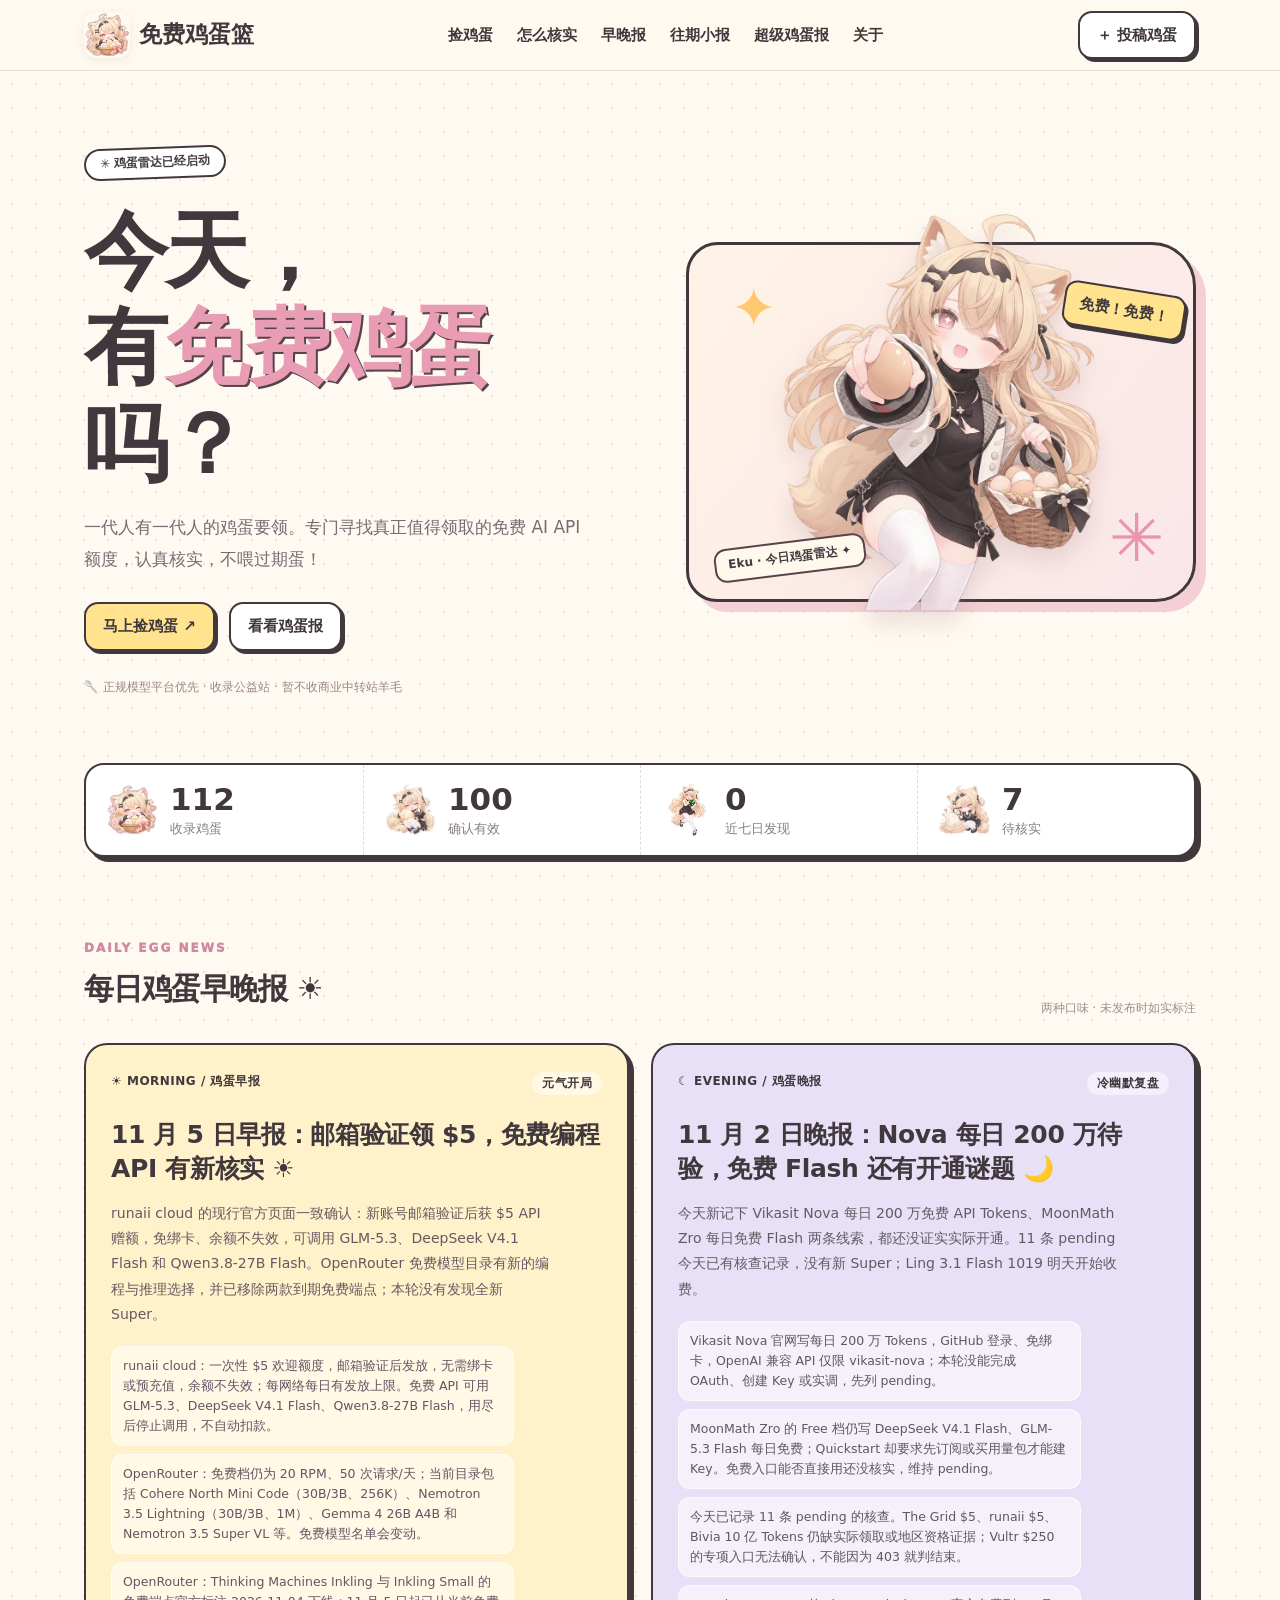
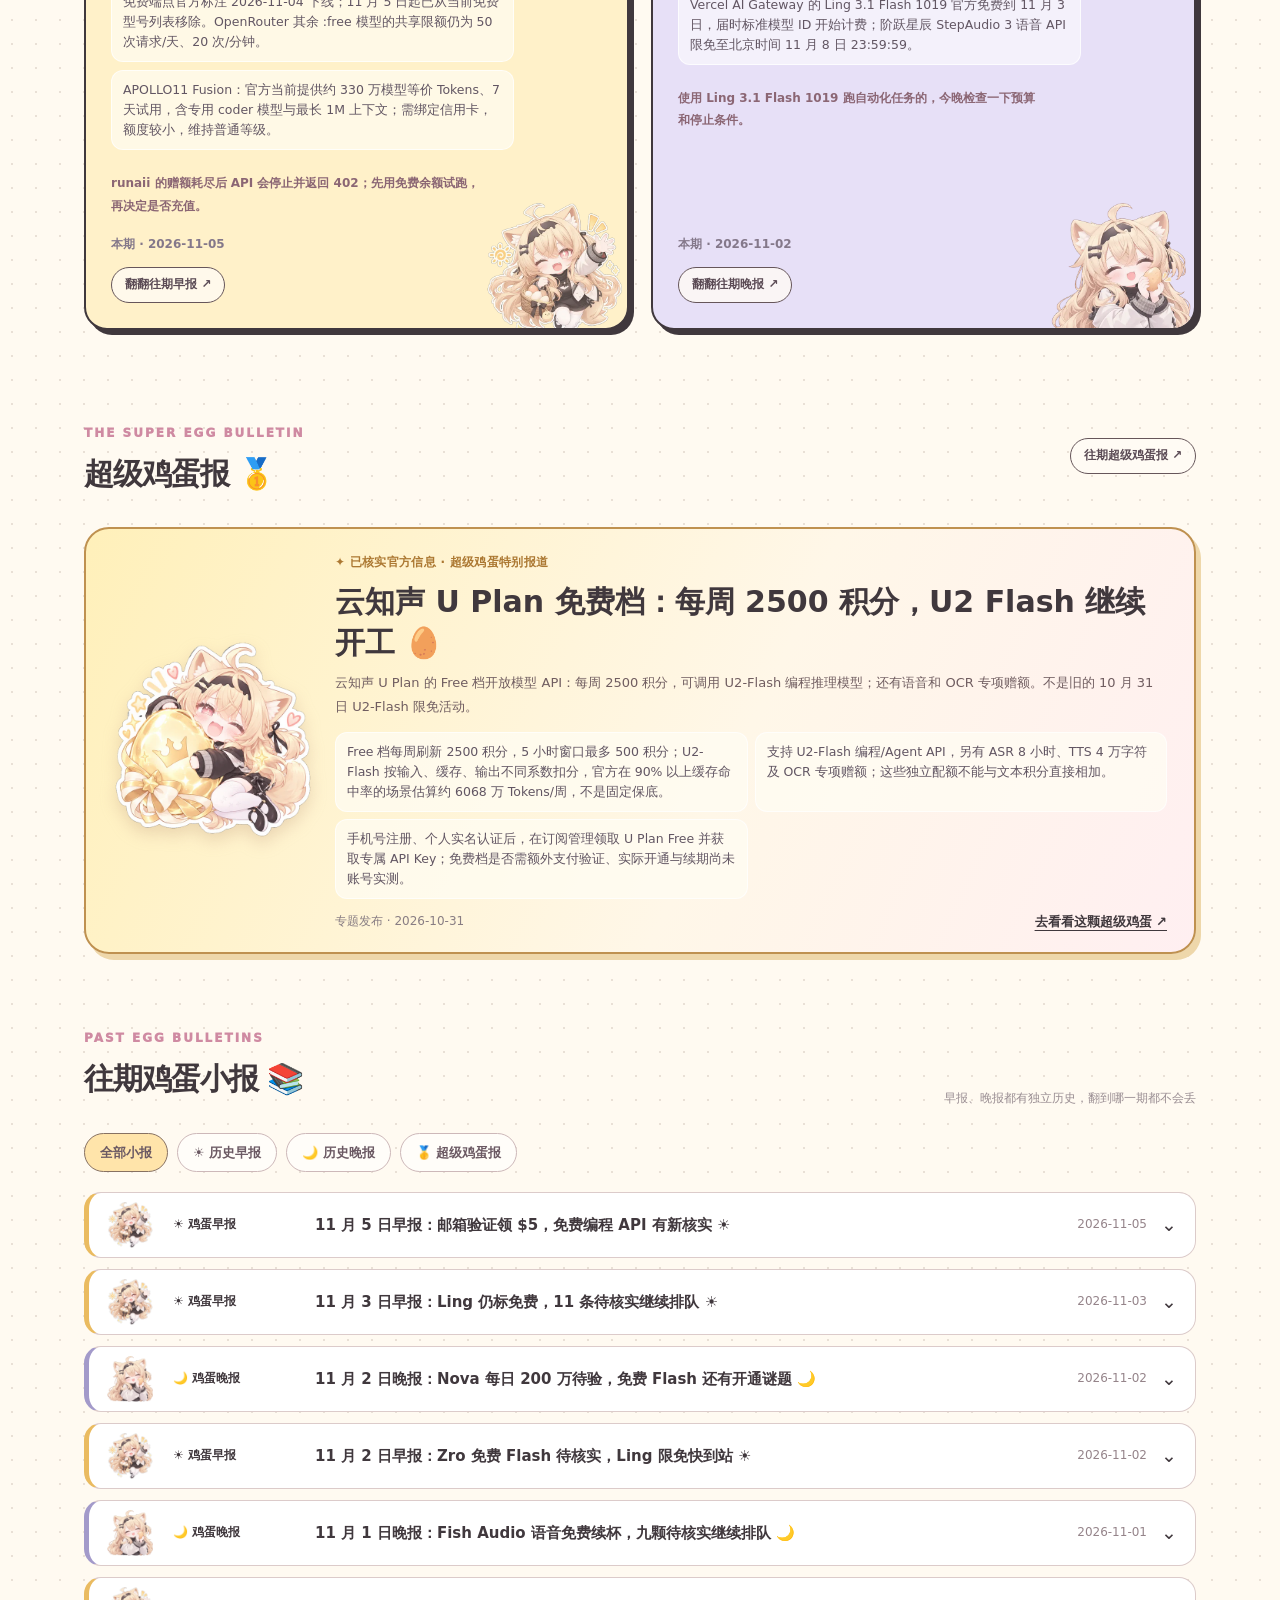
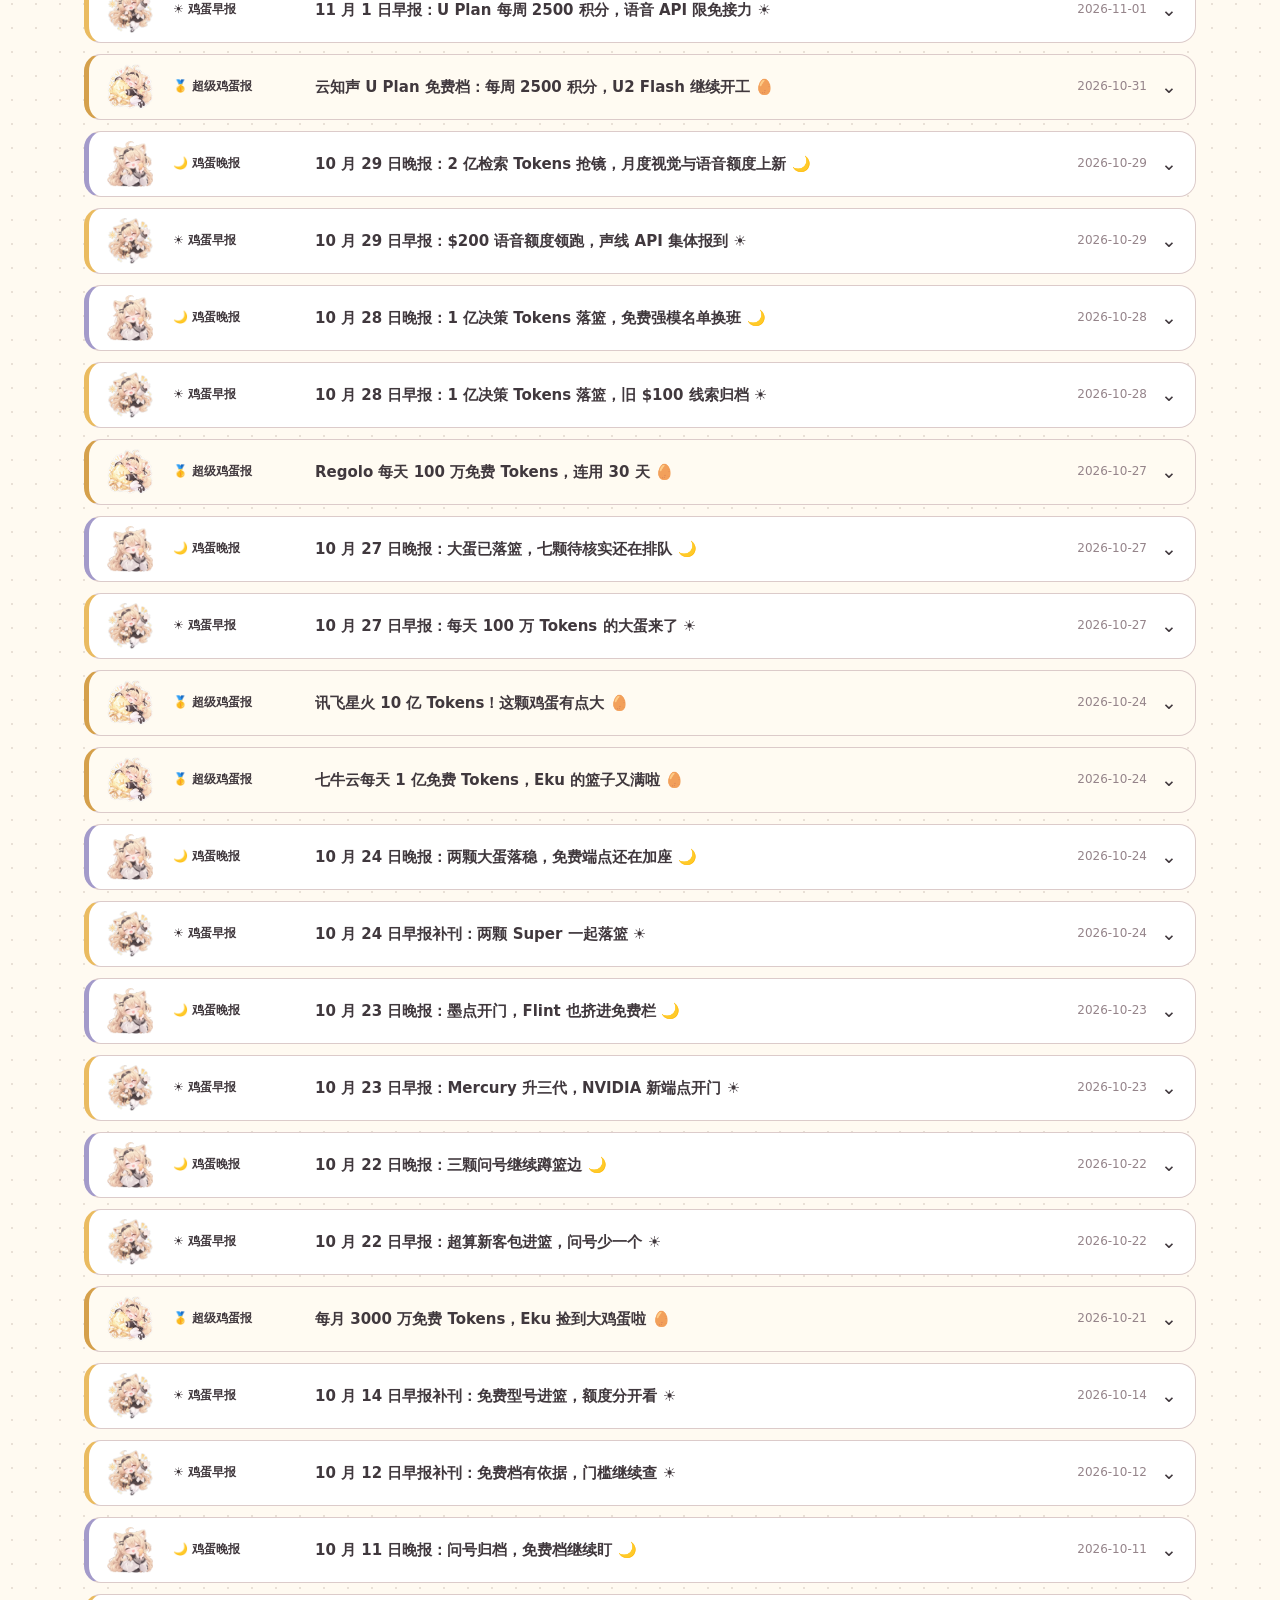
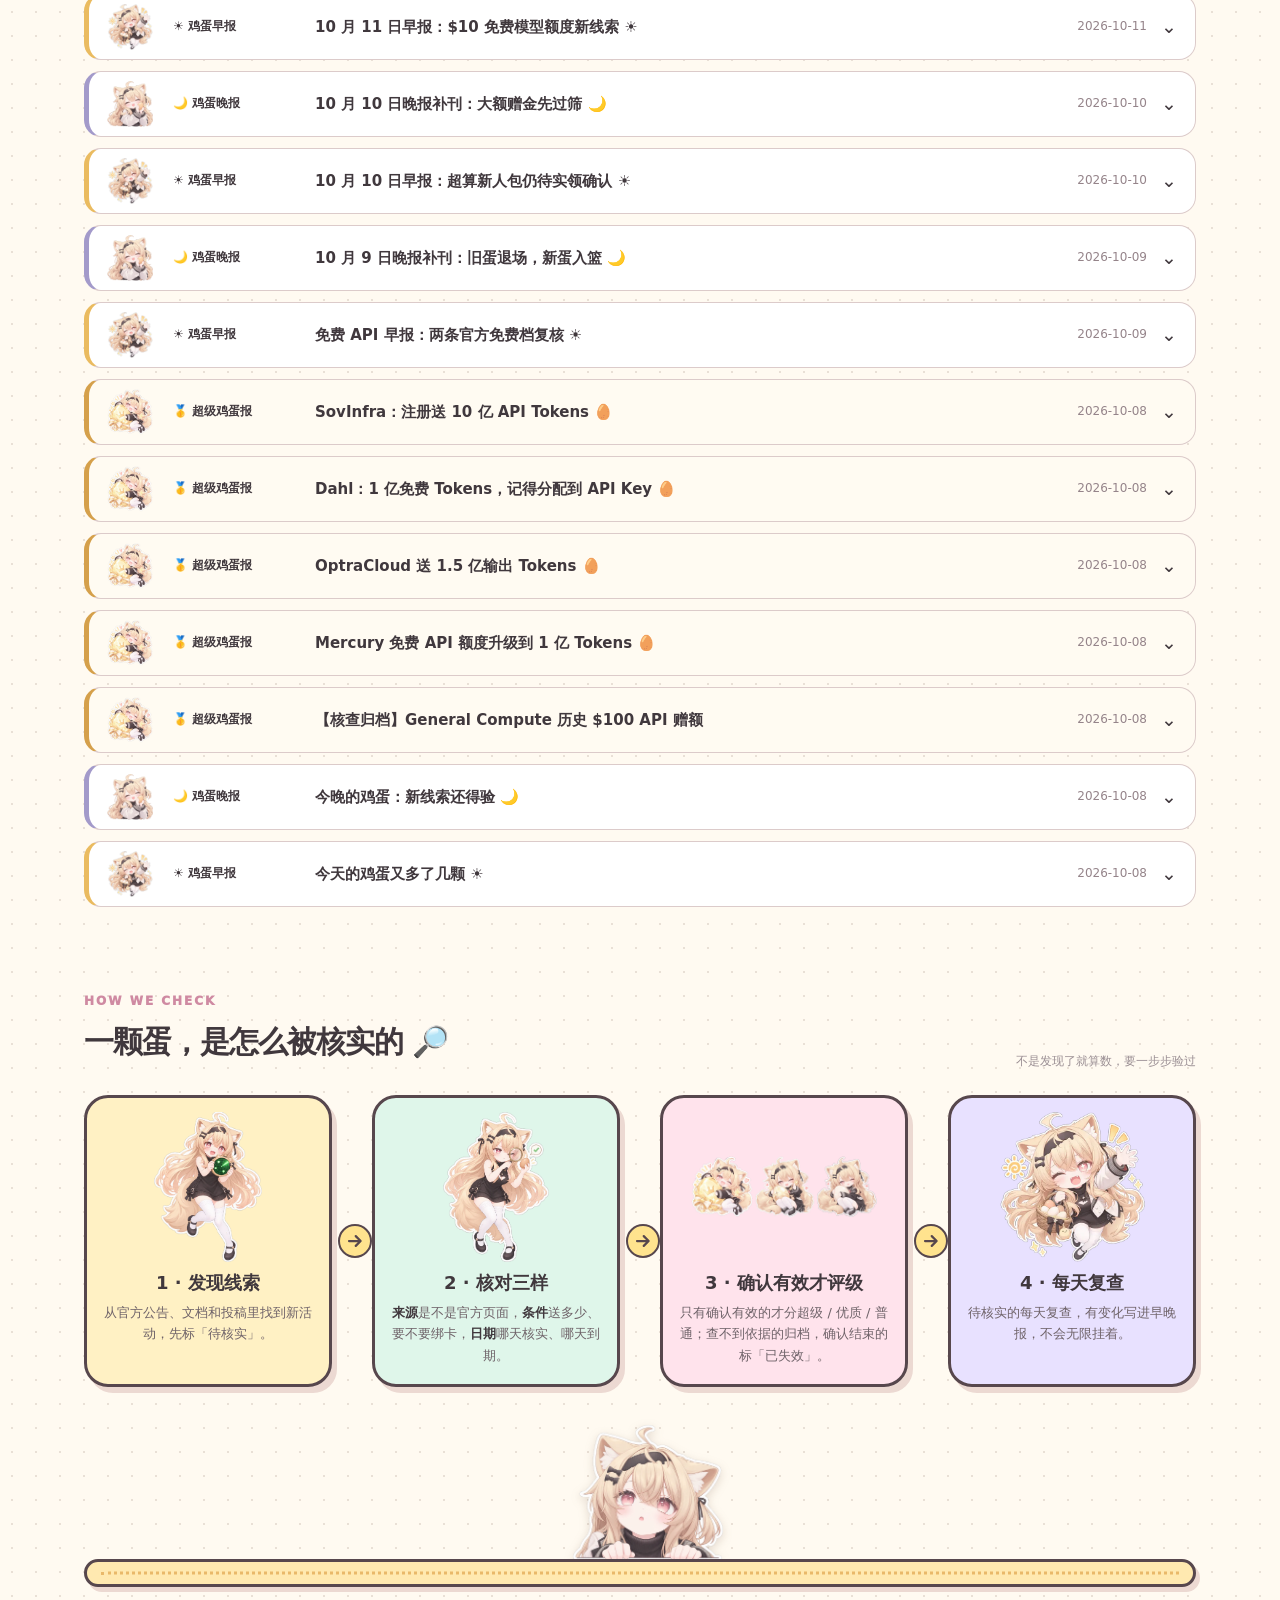
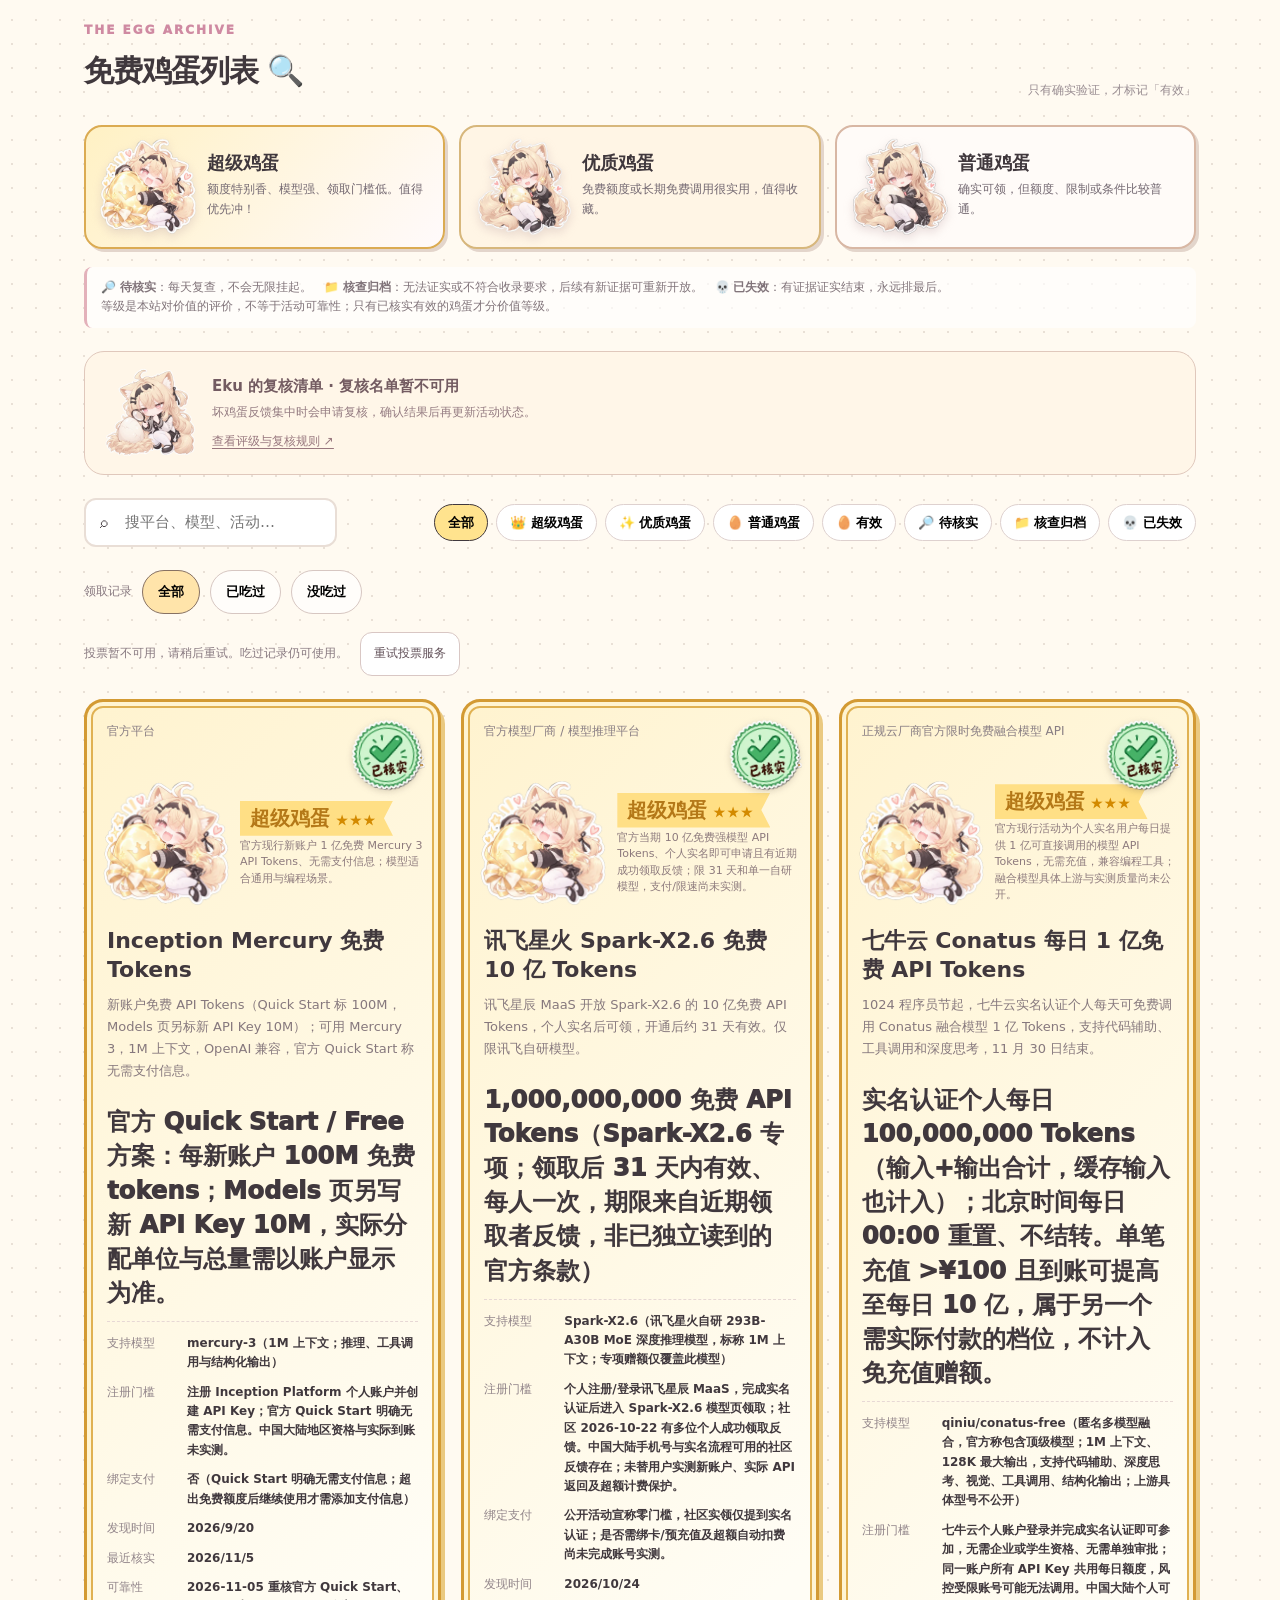
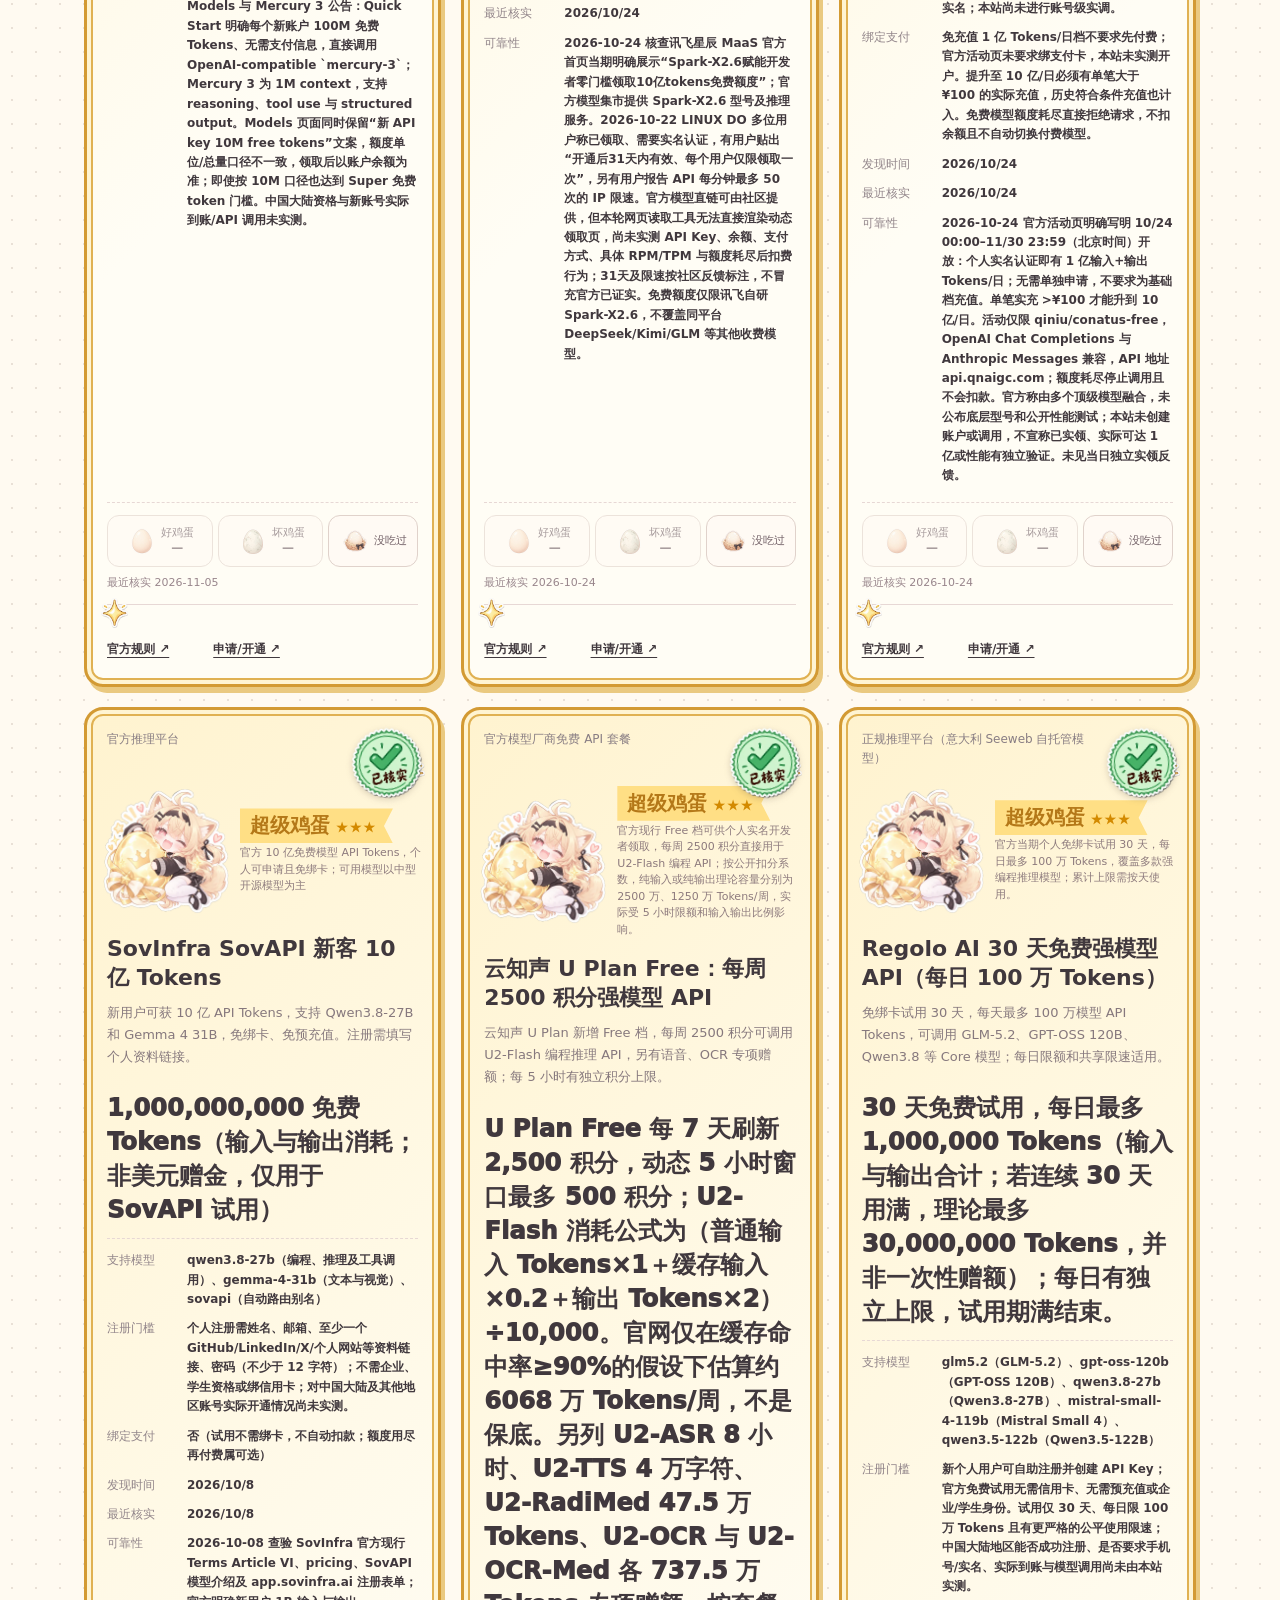
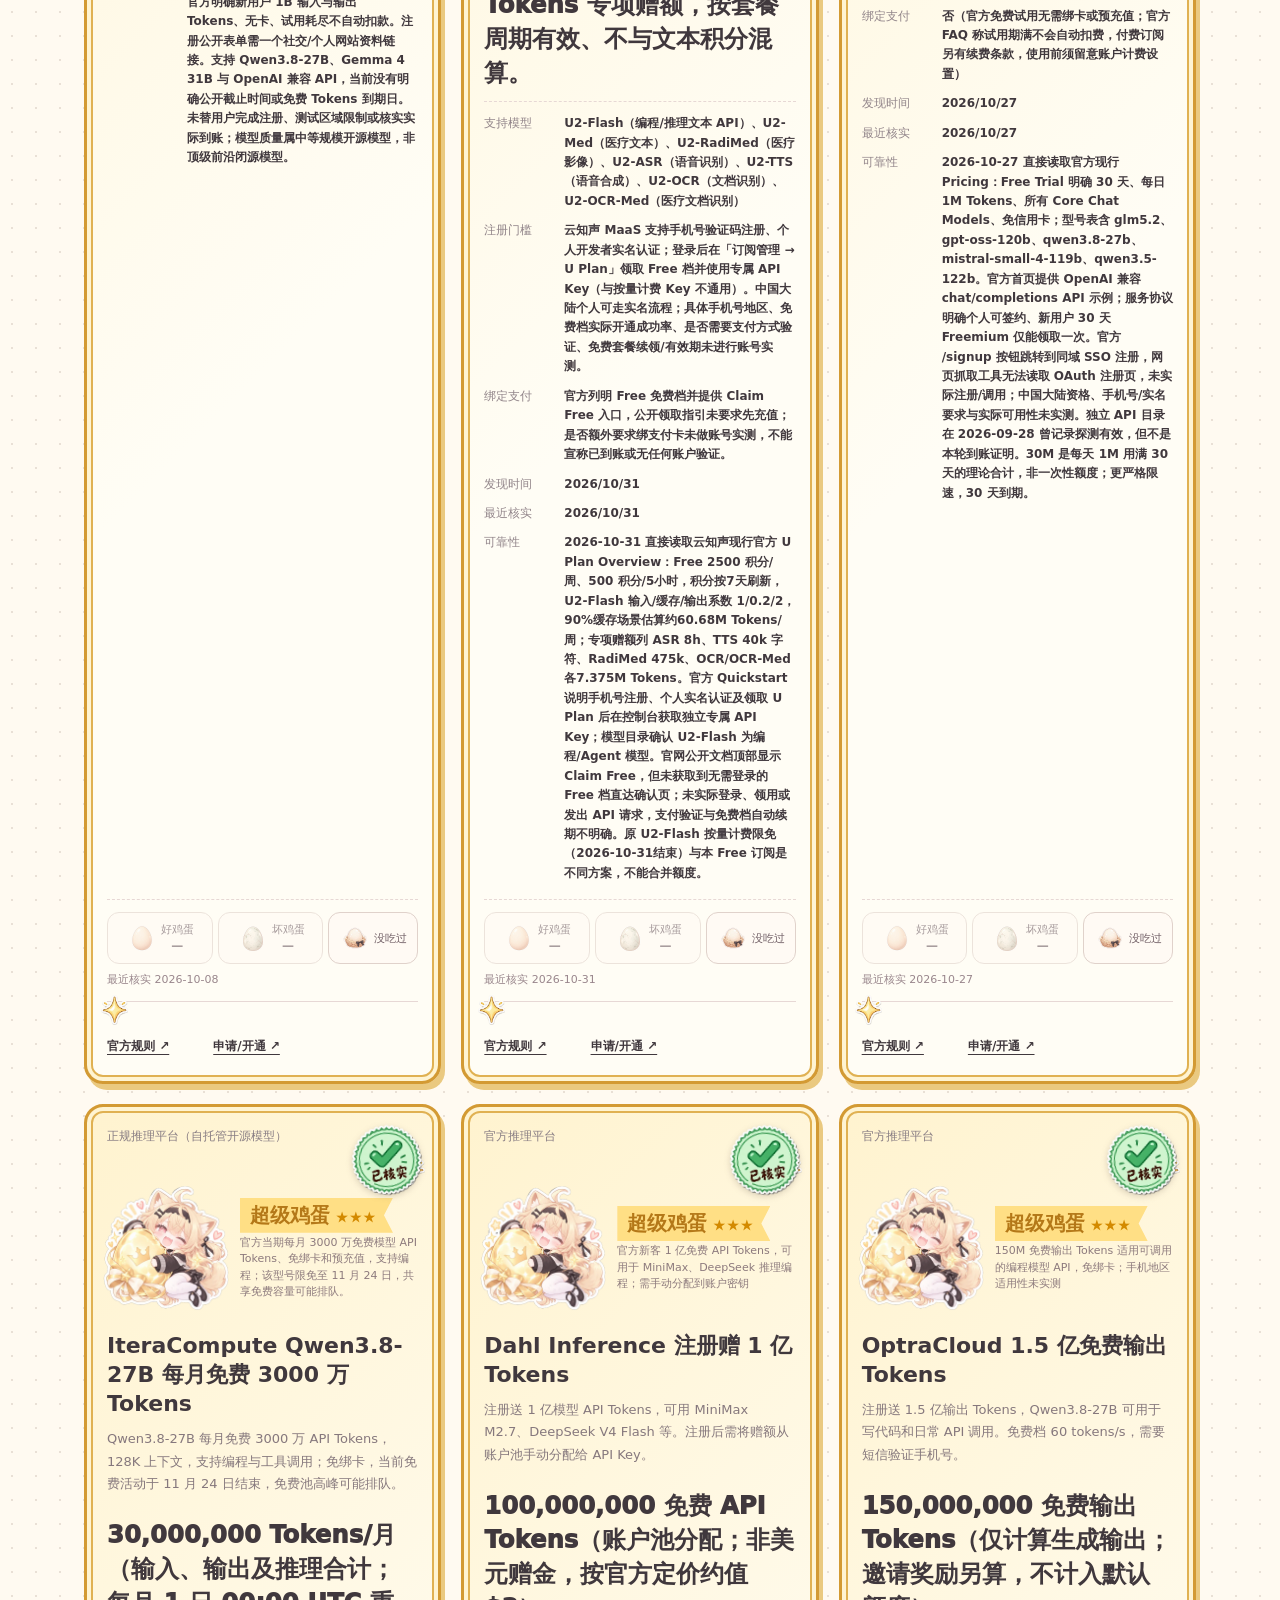
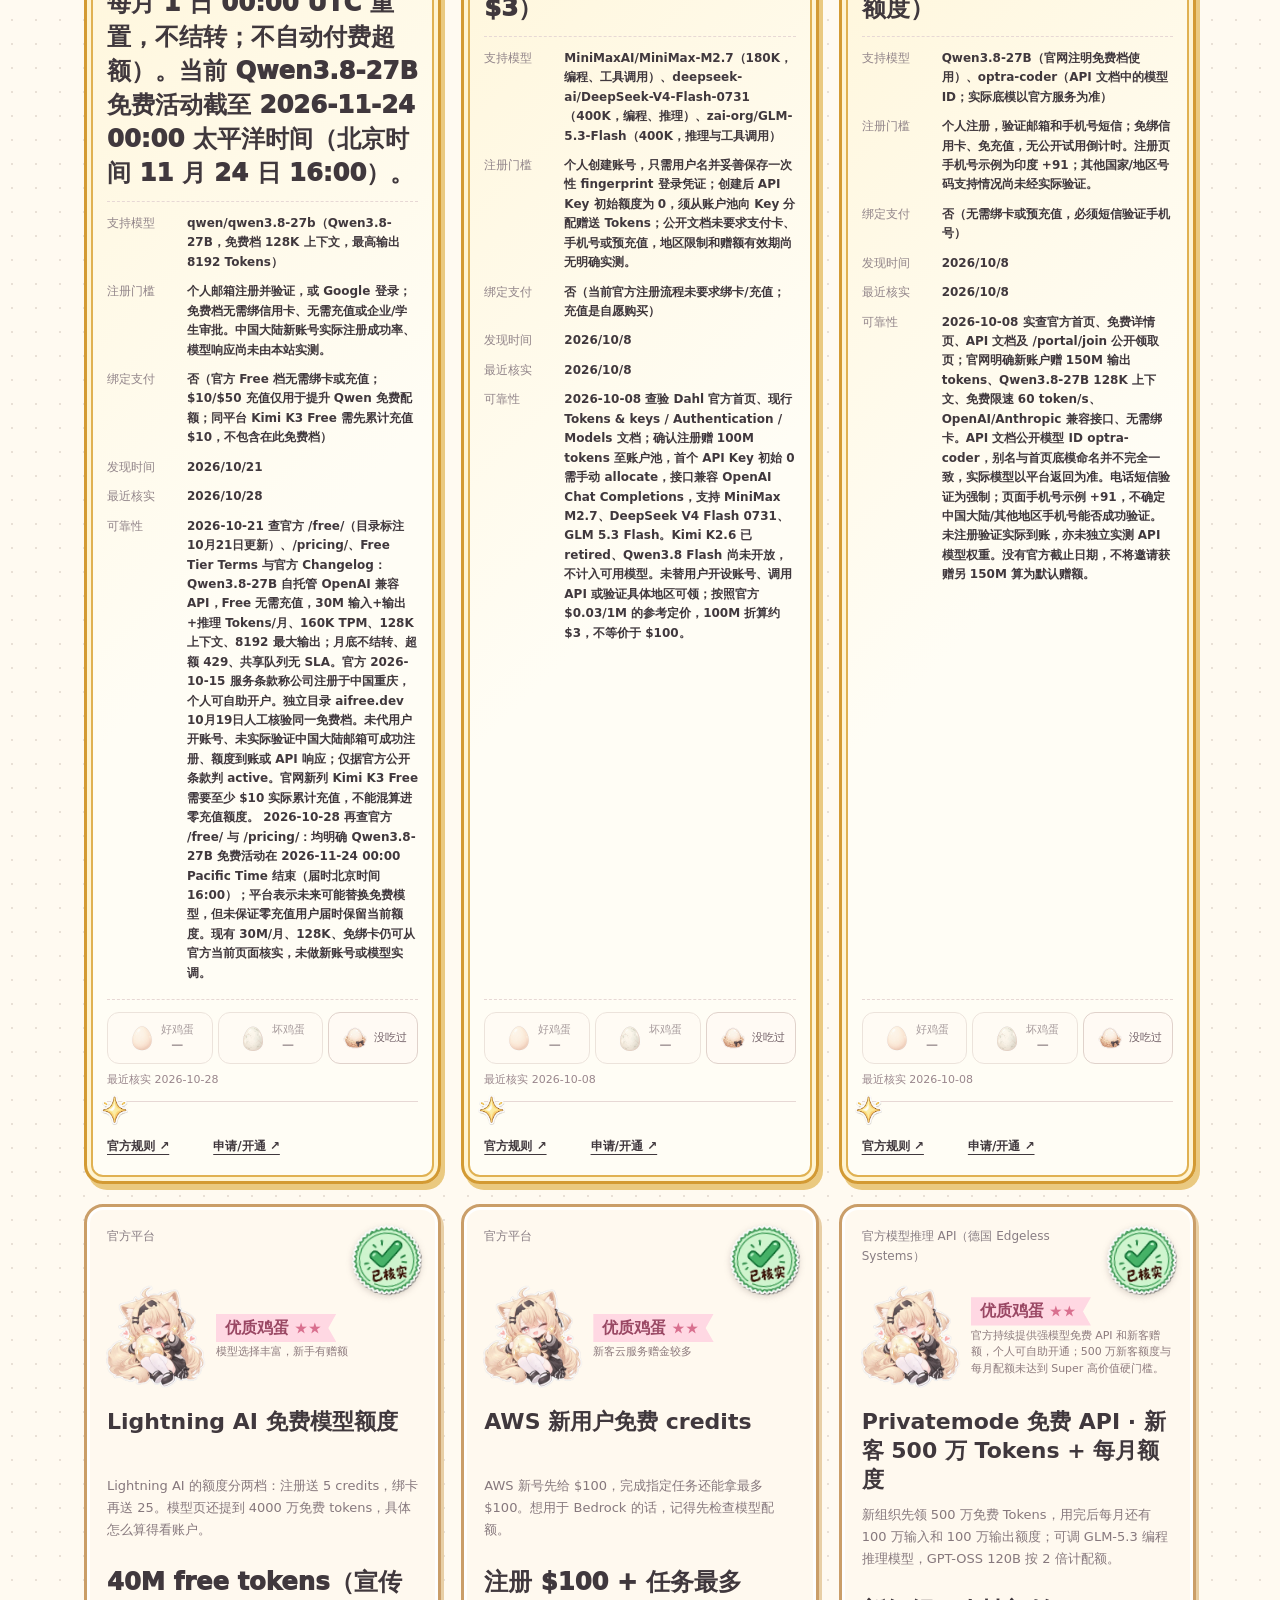
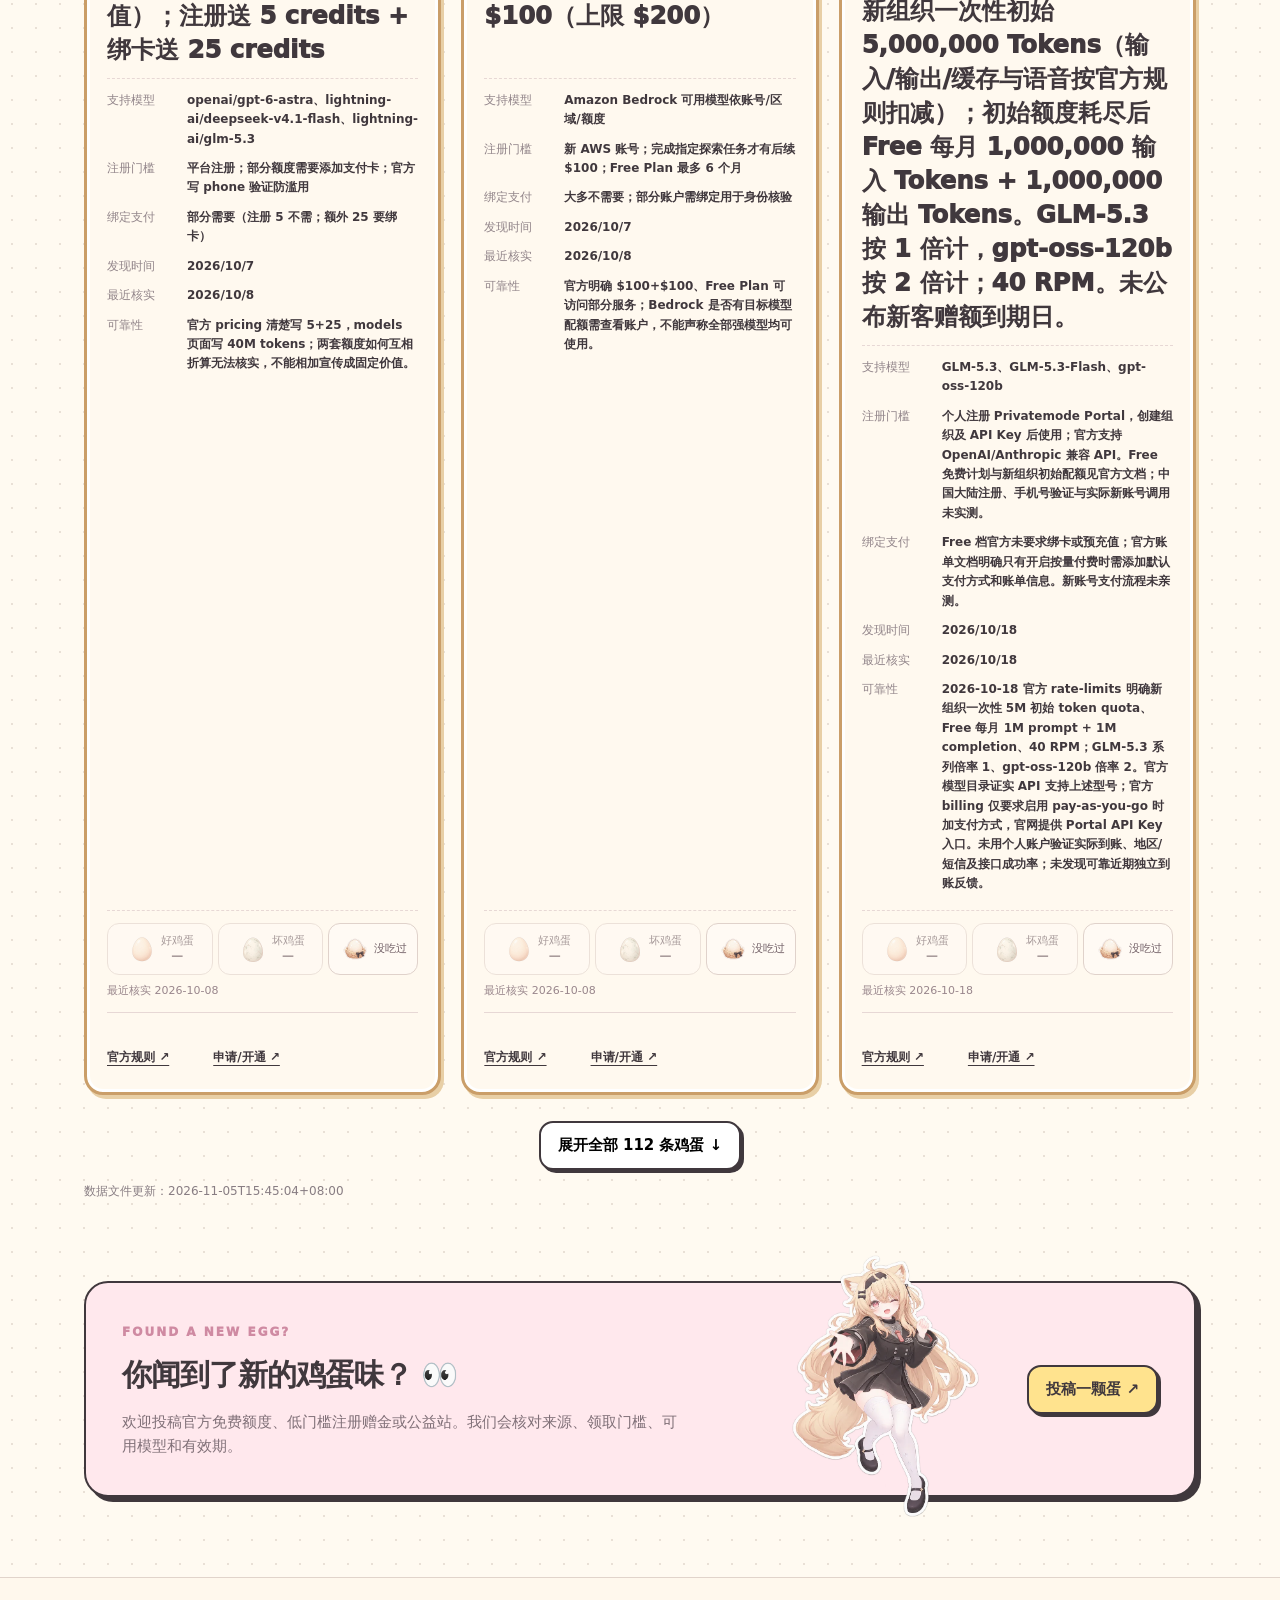
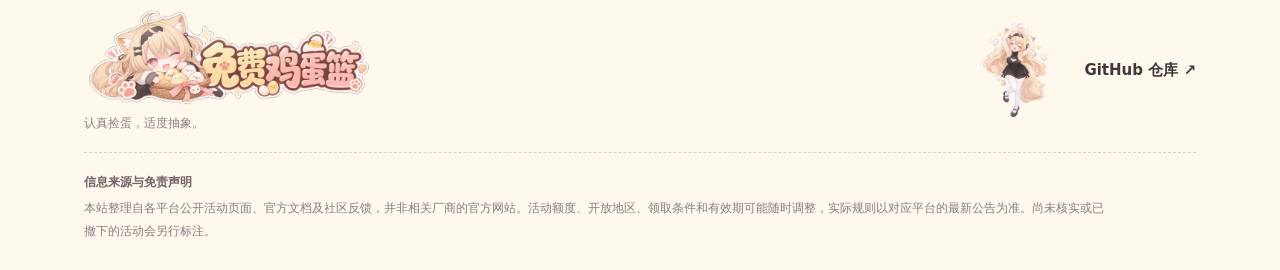
==== commit 4734c9bc: "chore: prerender static egg list for SEO" ====
--- a/index.html
+++ b/index.html
@@ -162,7 +162,7 @@
 @media(max-width:900px){.submit{padding-bottom:170px}.submit>div:first-of-type{max-width:none}.submit-eku{right:8px;bottom:-14px;height:190px}.foot-eku{height:78px}}
 @media(max-width:560px){.stats>div{padding:12px 12px}.stats>div img{width:40px;height:40px}.stats b{font-size:24px}}
 </style><link rel="stylesheet" href="./assets/interactions.css"><link rel="stylesheet" href="./assets/deco.css"></head><body><header><div class="wrap"><a href="#" class="brand" aria-label="免费鸡蛋篮，返回首页"><img class="brand-mark" src="./assets/brand-mark.webp?v=3" width="46" height="46" alt="" decoding="async"><span>免费鸡蛋篮</span></a><nav><a href="#eggs">捡鸡蛋</a><a href="#verify">怎么核实</a><a href="#reports">早晚报</a><a href="#history">往期小报</a><a href="#super-news">超级鸡蛋报</a><a href="#about">关于</a></nav><a class="subbtn" href="./submit.html">＋ 投稿鸡蛋</a></div></header><div class="deco-layer" aria-hidden="true"><img class="l" src="./assets/deco/sparkle.webp" alt="" width="70" loading="lazy" style="top:8%;--o:20px;--r:-10deg;--dl:0s;width:70px"><img class="l" src="./assets/deco/egg.webp" alt="" width="88" loading="lazy" style="top:15%;--o:60px;--r:10deg;--dl:-1s;width:88px"><img class="l" src="./assets/deco/paw.webp" alt="" width="78" loading="lazy" style="top:26%;--o:30px;--r:-8deg;--dl:-2s;width:78px"><img class="l" src="./assets/deco/cloud.webp" alt="" width="120" loading="lazy" style="top:35%;--o:10px;--r:0deg;--dl:-3s;width:120px"><img class="l" src="./assets/deco/eku-hug-gold.webp" alt="" width="150" loading="lazy" style="top:46%;--o:0px;--r:-4deg;--dl:-4s;width:150px"><img class="l" src="./assets/deco/fried.webp" alt="" width="92" loading="lazy" style="top:60%;--o:44px;--r:8deg;--dl:0s;width:92px"><img class="l" src="./assets/deco/heart.webp" alt="" width="72" loading="lazy" style="top:71%;--o:20px;--r:-12deg;--dl:-1s;width:72px"><img class="l" src="./assets/deco/feather.webp" alt="" width="84" loading="lazy" style="top:82%;--o:50px;--r:14deg;--dl:-2s;width:84px"><img class="l" src="./assets/deco/star.webp" alt="" width="80" loading="lazy" style="top:92%;--o:24px;--r:6deg;--dl:-3s;width:80px"><img class="r" src="./assets/deco/star.webp" alt="" width="80" loading="lazy" style="top:11%;--o:24px;--r:8deg;--dl:-4s;width:80px"><img class="r" src="./assets/deco/basket.webp" alt="" width="104" loading="lazy" style="top:21%;--o:40px;--r:-6deg;--dl:0s;width:104px"><img class="r" src="./assets/deco/crack.webp" alt="" width="92" loading="lazy" style="top:43%;--o:28px;--r:8deg;--dl:-1s;width:92px"><img class="r" src="./assets/deco/sparkle-purple.webp" alt="" width="72" loading="lazy" style="top:54%;--o:60px;--r:-8deg;--dl:-2s;width:72px"><img class="r" src="./assets/deco/goldegg.webp" alt="" width="92" loading="lazy" style="top:65%;--o:20px;--r:6deg;--dl:-3s;width:92px"><img class="r" src="./assets/deco/chick.webp" alt="" width="96" loading="lazy" style="top:76%;--o:50px;--r:-6deg;--dl:-4s;width:96px"><img class="r" src="./assets/deco/heart.webp" alt="" width="70" loading="lazy" style="top:88%;--o:30px;--r:10deg;--dl:0s;width:70px"></div><main class="wrap"><section class="hero"><div><span class="tag">✳ 鸡蛋雷达已经启动</span><h1>今天，<br>有<span><em>免费鸡蛋</em></span>吗？</h1><p class="lead">一代人有一代人的鸡蛋要领。专门寻找真正值得领取的免费 AI API 额度，认真核实，不喂过期蛋！</p><div class="heroaction"><a href="#eggs" class="btn primary">马上捡鸡蛋 ↗</a><a href="#reports" class="btn">看看鸡蛋报</a></div><div class="hint">🥄 正规模型平台优先 · 收录公益站 · 暂不收商业中转站羊毛</div></div><div class="art eku-art"><div class="speech">免费！免费！</div><img class="eku-hero-img" src="./assets/eku-hero.webp" alt="Eku 向你递来免费鸡蛋" onerror="this.style.display='none'"><div class="mascot"><div class="eyes"><i></i><i></i></div><span class="mouth">ᴗ</span><div class="cheek left"></div><div class="cheek right"></div></div><span class="artlabel">Eku · 今日鸡蛋雷达 ✦</span></div></section><section class="stats"><div><img src="./assets/brand-mark.webp" alt="" width="52" height="52"><b id="count">—</b><span>收录鸡蛋</span></div><div><img src="./assets/grades/premium.webp" alt="" width="52" height="52"><b id="active">—</b><span>确认有效</span></div><div><img src="./assets/eku-radar.webp" alt="" width="52" height="52"><b id="week">—</b><span>近七日发现</span></div><div><img src="./assets/grades/pending.webp" alt="" width="52" height="52"><b id="pending">—</b><span>待核实</span></div></section><section id="reports" class="reports"><div class="head"><div><div class="kicker">DAILY EGG NEWS</div><h2>每日鸡蛋早晚报 ☀️</h2></div><span class="soft">两种口味 · 未发布时如实标注</span></div><div class="reportgrid"><article class="report morning"><div class="reporttop"><span>☀ MORNING / 鸡蛋早报</span><span>元气开局</span></div><img class="report-mascot" src="./assets/eku-morning.webp" alt="" onerror="this.style.display='none'"><h3 id="morningtitle">早安！今天有蛋捡吗？</h3><p id="morningcontent">正在搜寻免费鸡蛋…</p><ul class="report-highlights" id="morninghighlights"></ul><p class="report-tip" id="morningtip"></p><time id="morningdate"></time><a class="read-past" href="#history" data-history-open="morning">翻翻往期早报 ↗</a></article><article class="report evening"><div class="reporttop"><span>☾ EVENING / 鸡蛋晚报</span><span>冷幽默复盘</span></div><img class="report-mascot night-mascot" src="./assets/eku-happy.webp" alt="" onerror="this.style.display='none'"><h3 id="eveningtitle">今天的蛋，抢到没？</h3><p id="eveningcontent">正在结算今日战绩…</p><ul class="report-highlights" id="eveninghighlights"></ul><p class="report-tip" id="eveningtip"></p><time id="eveningdate"></time><a class="read-past" href="#history" data-history-open="evening">翻翻往期晚报 ↗</a></article></div></section><section id="super-news" class="super-news"><div class="head"><div><div class="kicker">THE SUPER EGG BULLETIN</div><h2>超级鸡蛋报 🥇</h2></div><a class="read-past" href="#history" data-history-open="super">往期超级鸡蛋报 ↗</a></div><article class="super-story"><img src="./assets/grades/super.webp" alt="Eku 抱着超级鸡蛋" loading="lazy"><div class="super-story-copy"><span class="super-mini">✦ 已核实官方信息 · 超级鸡蛋特别报道</span><h3 id="supertitle">超级鸡蛋快讯整理中…</h3><p id="supercontent">看见大额免费额度，先核实，再激动！</p><ul id="superhighlights" class="report-highlights"></ul><p id="supertip" class="report-tip"></p><div class="super-actions"><span id="superdate" class="small"></span><a id="superclaim" target="_blank" rel="noopener noreferrer" hidden>去看看这颗超级鸡蛋 ↗</a></div></div></article></section>
-<section id="history" class="news-archive"><div class="head"><div><div class="kicker">PAST EGG BULLETINS</div><h2>往期鸡蛋小报 📚</h2></div><span class="soft">早报、晚报都有独立历史，翻到哪一期都不会丢</span></div><div class="archive-filters" role="group" aria-label="按小报类型筛选"><button class="active" data-archive-filter="all" aria-pressed="true">全部小报</button><button data-archive-filter="morning" aria-pressed="false">☀️ 历史早报</button><button data-archive-filter="evening" aria-pressed="false">🌙 历史晚报</button><button data-archive-filter="super" aria-pressed="false">🥇 超级鸡蛋报</button></div><div class="archive-list" id="archivelist" aria-live="polite"><p class="soft">正在翻阅历史小报…</p></div></section><section id="verify" class="verify"><div class="head"><div><div class="kicker">HOW WE CHECK</div><h2>一颗蛋，是怎么被核实的 🔎</h2></div><span class="soft">不是发现了就算数，要一步步验过</span></div><ol class="flow"><li><img src="./assets/eku-radar.webp" alt="Eku 举着雷达搜寻线索" loading="lazy"><b>1 · 发现线索</b><p>从官方公告、文档和投稿里找到新活动，先标「待核实」。</p></li><li><img src="./assets/eku-check.webp" alt="Eku 拿着放大镜核对" loading="lazy"><b>2 · 核对三样</b><p><em>来源</em>是不是官方页面，<em>条件</em>送多少、要不要绑卡，<em>日期</em>哪天核实、哪天到期。</p></li><li><div class="flow-grades"><img src="./assets/grades/super.webp" alt="超级鸡蛋" loading="lazy"><img src="./assets/grades/premium.webp" alt="优质鸡蛋" loading="lazy"><img src="./assets/grades/normal.webp" alt="普通鸡蛋" loading="lazy"></div><b>3 · 确认有效才评级</b><p>只有确认有效的才分超级 / 优质 / 普通；查不到依据的归档，确认结束的标「已失效」。</p></li><li><img src="./assets/eku-morning.webp" alt="Eku 迎接早晨" loading="lazy"><b>4 · 每天复查</b><p>待核实的每天复查，有变化写进早晚报，不会无限挂着。</p></li></ol></section><div class="ledge" aria-hidden="true"><img src="./assets/deco/eku-peek-bottom.webp" alt="" loading="lazy"><div class="ledge-bar"></div></div><section id="eggs" class="listing"><div class="head"><div><div class="kicker">THE EGG ARCHIVE</div><h2>免费鸡蛋列表 🔍</h2></div><span class="soft">只有确实验证，才标记「有效」</span></div><div class="grade-guide" aria-label="鸡蛋价值等级说明"><div class="grade-explain super"><img src="./assets/grades/super.webp" alt="超级鸡蛋 Eku 图标" loading="lazy"><div><strong>超级鸡蛋</strong><p>额度特别香、模型强、领取门槛低。值得优先冲！</p></div></div><div class="grade-explain premium"><img src="./assets/grades/premium.webp" alt="优质鸡蛋 Eku 图标" loading="lazy"><div><strong>优质鸡蛋</strong><p>免费额度或长期免费调用很实用，值得收藏。</p></div></div><div class="grade-explain normal"><img src="./assets/grades/normal.webp" alt="普通鸡蛋 Eku 图标" loading="lazy"><div><strong>普通鸡蛋</strong><p>确实可领，但额度、限制或条件比较普通。</p></div></div></div><p class="status-explain">🔎 <b>待核实</b>：每天复查，不会无限挂起。　📁 <b>核查归档</b>：无法证实或不符合收录要求，后续有新证据可重新开放。　💀 <b>已失效</b>：有证据证实结束，永远排最后。<br>等级是本站对价值的评价，不等于活动可靠性；只有已核实有效的鸡蛋才分价值等级。</p><div class="review-module" aria-labelledby="review-title"><img src="./assets/interactions/eku-review.webp" alt="Eku 正在复核鸡蛋" width="90" height="90" loading="lazy"><div><strong id="review-title">Eku 的复核清单 · <span id="review-count">正在查询…</span></strong><p>坏鸡蛋反馈集中时会申请复核，确认结果后再更新活动状态。</p><ul id="review-list"></ul><a href="https://github.com/if-u-can/free-ai-credits/blob/main/docs/EGG_GRADING.md" target="_blank" rel="noopener noreferrer">查看评级与复核规则 ↗</a></div></div><div class="filters"><label class="search">⌕　<input id="search" placeholder="搜平台、模型、活动…"></label><div class="chips"><button class="active" data-filter="all">全部</button><button data-filter="super">👑 超级鸡蛋</button><button data-filter="premium">✨ 优质鸡蛋</button><button data-filter="normal">🥚 普通鸡蛋</button><button data-filter="active">🥚 有效</button><button data-filter="pending">🔎 待核实</button><button data-filter="reviewarchive">📁 核查归档</button><button data-filter="expired">💀 已失效</button></div></div><div class="eaten-filters" role="group" aria-label="按吃过记录筛选"><span>领取记录</span><button type="button" class="active" data-eaten-filter="all" aria-pressed="true">全部</button><button type="button" data-eaten-filter="eaten" aria-pressed="false">已吃过</button><button type="button" data-eaten-filter="uneaten" aria-pressed="false">没吃过</button></div><div id="interaction-service" class="interaction-service"><p class="interaction-service-message" role="status" aria-live="polite">正在检查投票服务…</p><button type="button" data-interaction-retry hidden>重试投票服务</button><p class="interaction-storage-message" role="status" aria-live="polite"></p></div><div class="cards" id="cards"><!--SEO:START--><article class="seo-egg"><h3>Dahl Inference 注册赠 1 亿 Tokens（超级鸡蛋）</h3><p>100,000,000 免费 API Tokens（账户池分配；非美元赠金，按官方定价约值 $3）。注册送 1 亿模型 API Tokens，可用 MiniMax M2.7、DeepSeek V4 Flash 等。注册后需将赠额从账户池手动分配给 API Key。</p><p>领取条件：个人创建账号，只需用户名并妥善保存一次性 fingerprint 登录凭证；创建后 API Key 初始额度为 0，须从账户池向 Key 分配赠送 Tokens；公开文档未要求支付卡、手机号或预充值，地区限制和赠额有效期尚无明确实测。｜是否绑卡：否（当前官方注册流程未要求绑卡/充值；充值是自愿购买）｜最近核实：2026-10-08 <a href="https://inference.dahl.global/account" rel="noopener noreferrer" target="_blank">官方来源</a></p></article><article class="seo-egg"><h3>Inception Mercury 免费 Tokens（超级鸡蛋）</h3><p>官方 Quick Start / Free 方案：每新账户 100M 免费 tokens；Models 页另写新 API Key 10M，实际分配单位与总量需以账户显示为准。。新账户免费 API Tokens（Quick Start 标 100M，Models 页另标新 API Key 10M）；可用 Mercury 3，1M 上下文，OpenAI 兼容，官方 Quick Start 称无需支付信息。</p><p>领取条件：注册 Inception Platform 个人账户并创建 API Key；官方 Quick Start 明确无需支付信息。中国大陆地区资格与实际到账未实测。｜是否绑卡：否（Quick Start 明确无需支付信息；超出免费额度后继续使用才需添加支付信息）｜最近核实：2026-11-05 <a href="https://platform.inceptionlabs.ai/" rel="noopener noreferrer" target="_blank">官方来源</a></p></article><article class="seo-egg"><h3>IteraCompute Qwen3.8-27B 每月免费 3000 万 Tokens（超级鸡蛋）</h3><p>30,000,000 Tokens/月（输入、输出及推理合计；每月 1 日 00:00 UTC 重置，不结转；不自动付费超额）。当前 Qwen3.8-27B 免费活动截至 2026-11-24 00:00 太平洋时间（北京时间 11 月 24 日 16:00）。。Qwen3.8-27B 每月免费 3000 万 API Tokens，128K 上下文，支持编程与工具调用；免绑卡，当前免费活动于 11 月 24 日结束，免费池高峰可能排队。</p><p>领取条件：个人邮箱注册并验证，或 Google 登录；免费档无需绑信用卡、无需充值或企业/学生审批。中国大陆新账号实际注册成功率、模型响应尚未由本站实测。｜是否绑卡：否（官方 Free 档无需绑卡或充值；$10/$50 充值仅用于提升 Qwen 免费配额；同平台 Kimi K3 Free 需先累计充值 $10，不包含在此免费档）｜最近核实：2026-10-28 <a href="https://platform.iteracompute.com/" rel="noopener noreferrer" target="_blank">官方来源</a></p></article><article class="seo-egg"><h3>OptraCloud 1.5 亿免费输出 Tokens（超级鸡蛋）</h3><p>150,000,000 免费输出 Tokens（仅计算生成输出；邀请奖励另算，不计入默认额度）。注册送 1.5 亿输出 Tokens，Qwen3.8-27B 可用于写代码和日常 API 调用。免费档 60 tokens/s，需要短信验证手机号。</p><p>领取条件：个人注册，验证邮箱和手机号短信；免绑信用卡、免充值，无公开试用倒计时。注册页手机号示例为印度 +91；其他国家/地区号码支持情况尚未经实际验证。｜是否绑卡：否（无需绑卡或预充值，必须短信验证手机号）｜最近核实：2026-10-08 <a href="https://optracloud.com/portal/join" rel="noopener noreferrer" target="_blank">官方来源</a></p></article><article class="seo-egg"><h3>Regolo AI 30 天免费强模型 API（每日 100 万 Tokens）（超级鸡蛋）</h3><p>30 天免费试用，每日最多 1,000,000 Tokens（输入与输出合计；若连续 30 天用满，理论最多 30,000,000 Tokens，并非一次性赠额）；每日有独立上限，试用期满结束。。免绑卡试用 30 天，每天最多 100 万模型 API Tokens，可调用 GLM-5.2、GPT-OSS 120B、Qwen3.8 等 Core 模型；每日限额和共享限速适用。</p><p>领取条件：新个人用户可自助注册并创建 API Key；官方免费试用无需信用卡、无需预充值或企业/学生身份。试用仅 30 天、每日限 100 万 Tokens 且有更严格的公平使用限速；中国大陆地区能否成功注册、是否要求手机号/实名、实际到账与模型调用尚未由本站实测。｜是否绑卡：否（官方免费试用无需绑卡或预充值；官方 FAQ 称试用期满不会自动扣费，付费订阅另有续费条款，使用前须留意账户计费设置）｜最近核实：2026-10-27 <a href="https://regolo.ai/signup" rel="noopener noreferrer" target="_blank">官方来源</a></p></article><article class="seo-egg"><h3>SovInfra SovAPI 新客 10 亿 Tokens（超级鸡蛋）</h3><p>1,000,000,000 免费 Tokens（输入与输出消耗；非美元赠金，仅用于 SovAPI 试用）。新用户可获 10 亿 API Tokens，支持 Qwen3.8-27B 和 Gemma 4 31B，免绑卡、免预充值。注册需填写个人资料链接。</p><p>领取条件：个人注册需姓名、邮箱、至少一个 GitHub/LinkedIn/X/个人网站等资料链接、密码（不少于 12 字符）；不需企业、学生资格或绑信用卡；对中国大陆及其他地区账号实际开通情况尚未实测。｜是否绑卡：否（试用不需绑卡，不自动扣款；额度用尽再付费属可选）｜最近核实：2026-10-08 <a href="https://app.sovinfra.ai/" rel="noopener noreferrer" target="_blank">官方来源</a></p></article><article class="seo-egg"><h3>七牛云 Conatus 每日 1 亿免费 API Tokens（超级鸡蛋）</h3><p>实名认证个人每日 100,000,000 Tokens（输入+输出合计，缓存输入也计入）；北京时间每日 00:00 重置、不结转。单笔充值 &gt;¥100 且到账可提高至每日 10 亿，属于另一个需实际付款的档位，不计入免充值赠额。。1024 程序员节起，七牛云实名认证个人每天可免费调用 Conatus 融合模型 1 亿 Tokens，支持代码辅助、工具调用和深度思考，11 月 30 日结束。</p><p>领取条件：七牛云个人账户登录并完成实名认证即可参加，无需企业或学生资格、无需单独审批；同一账户所有 API Key 共用每日额度，风控受限账号可能无法调用。中国大陆个人可实名；本站尚未进行账号级实调。｜是否绑卡：免充值 1 亿 Tokens/日档不要求先付费；官方活动页未要求绑支付卡，本站未实测开户。提升至 10 亿/日必须有单笔大于 ¥100 的实际充值，历史符合条件充值也计入。免费模型额度耗尽直接拒绝请求，不扣余额且不自动切换付费模型。｜最近核实：2026-10-24 <a href="https://www.qiniu.com/ai/model/qiniu/conatus-free" rel="noopener noreferrer" target="_blank">官方来源</a></p></article><article class="seo-egg"><h3>云知声 U Plan Free：每周 2500 积分强模型 API（超级鸡蛋）</h3><p>U Plan Free 每 7 天刷新 2,500 积分，动态 5 小时窗口最多 500 积分；U2-Flash 消耗公式为（普通输入 Tokens×1＋缓存输入×0.2＋输出 Tokens×2）÷10,000。官网仅在缓存命中率≥90%的假设下估算约 6068 万 Tokens/周，不是保底。另列 U2-ASR 8 小时、U2-TTS 4 万字符、U2-RadiMed 47.5 万 Tokens、U2-OCR 与 U2-OCR-Med 各 737.5 万 Tokens 专项赠额，按套餐周期有效、不与文本积分混算。。云知声 U Plan 新增 Free 档，每周 2500 积分可调用 U2-Flash 编程推理 API，另有语音、OCR 专项赠额；每 5 小时有独立积分上限。</p><p>领取条件：云知声 MaaS 支持手机号验证码注册、个人开发者实名认证；登录后在「订阅管理 → U Plan」领取 Free 档并使用专属 API Key（与按量计费 Key 不通用）。中国大陆个人可走实名流程；具体手机号地区、免费档实际开通成功率、是否需要支付方式验证、免费套餐续领/有效期未进行账号实测。｜是否绑卡：官方列明 Free 免费档并提供 Claim Free 入口，公开领取指引未要求先充值；是否额外要求绑支付卡未做账号实测，不能宣称已到账或无任何账户验证。｜最近核实：2026-10-31 <a href="https://maas.unisound.com/" rel="noopener noreferrer" target="_blank">官方来源</a></p></article><article class="seo-egg"><h3>讯飞星火 Spark-X2.6 免费 10 亿 Tokens（超级鸡蛋）</h3><p>1,000,000,000 免费 API Tokens（Spark-X2.6 专项；领取后 31 天内有效、每人一次，期限来自近期领取者反馈，非已独立读到的官方条款）。讯飞星辰 MaaS 开放 Spark-X2.6 的 10 亿免费 API Tokens，个人实名后可领，开通后约 31 天有效。仅限讯飞自研模型。</p><p>领取条件：个人注册/登录讯飞星辰 MaaS，完成实名认证后进入 Spark-X2.6 模型页领取；社区 2026-10-22 有多位个人成功领取反馈。中国大陆手机号与实名流程可用的社区反馈存在；未替用户实测新账户、实际 API 返回及超额计费保护。｜是否绑卡：公开活动宣称零门槛，社区实领仅提到实名认证；是否需绑卡/预充值及超额自动扣费尚未完成账号实测。｜最近核实：2026-10-24 <a href="https://maas.xfyun.cn/modelSquare/base/2628905721051136" rel="noopener noreferrer" target="_blank">官方来源</a></p></article><article class="seo-egg"><h3>AMD Radeon Cloud Token Factory 免费共享模型 API（优质鸡蛋）</h3><p>Public Free Model APIs 共享端点免费、不消耗 GPU credits；按账号设每日使用上限并在北京时间 00:00 重置，官方用量文档的 $10/天只是示例，不代表所有账号均有该额度；无统一公开可保证的免费 token 总量。。中国区 Token Factory 提供常驻免费的共享模型 API，可用 DeepSeek、Qwen 等模型测试编程与推理；账号有每日用量上限，官方不允许生产负载。</p><p>领取条件：个人可注册 AMD AI 开发者计划中国区账号，通过中国手机号或邮箱验证码登录（亦支持魔搭/CSDN/GitHub）；登录 Token Factory 后创建 API Key。共享模型不需要 GPU 实例审批，实际可用模型以 GET /v1/models 为准；未亲自注册或调用。｜是否绑卡：官方明确共享模型 API 完全免费、不消耗 GPU credits；未见需绑定信用卡或预充值的领取条件。未实测新账户支付设置。｜最近核实：2026-10-17 <a href="https://developer.amd.com.cn/radeon/tokenfactory" rel="noopener noreferrer" target="_blank">官方来源</a></p></article><article class="seo-egg"><h3>AMD 开发者计划 $50 Fireworks AI 模型 API 赠金（优质鸡蛋）</h3><p>$50 Fireworks AI 模型推理 API credits；兑换码须在发放后 90 天内使用，AMD 条款称成功兑换后额度可保留至用尽（Fireworks 合作页另概括为 90 天有效）。AMD 免费开发者计划可申请 $50 Fireworks 模型 API 赠金，适合调用 Kimi、DeepSeek、MiniMax 等强模型；申请需经约 2 个工作日资格审核。</p><p>领取条件：个人独立开发者可免费加入 AMD AI Developer Program，登录 Member Perks 填写 Cloud Credit 表单并选择 Fireworks AI，AMD 官方称约 2 个工作日审核资格，获批后邮件发送兑换码。无学生/企业身份硬性要求；中国大陆个人申请通过率、地区限制和实际发码尚未测试。｜是否绑卡：官方合作页称无需预付费用；Fireworks 2026-07 起自助账户采用预付余额扣费，赠金兑换是否需绑卡未明确；自动充值若开启可能扣款，需核查账户设置。｜最近核实：2026-10-15 <a href="https://developer.amd.com/member-perks/" rel="noopener noreferrer" target="_blank">官方来源</a></p></article><article class="seo-egg"><h3>AWS 新用户免费 credits（优质鸡蛋）</h3><p>注册 $100 + 任务最多 $100（上限 $200）。AWS 新号先给 $100，完成指定任务还能拿最多 $100。想用于 Bedrock 的话，记得先检查模型配额。</p><p>领取条件：新 AWS 账号；完成指定探索任务才有后续 $100；Free Plan 最多 6 个月｜是否绑卡：大多不需要；部分账户需绑定用于身份核验｜最近核实：2026-10-08 <a href="https://aws.amazon.com/free/" rel="noopener noreferrer" target="_blank">官方来源</a></p></article><article class="seo-egg"><h3>Agnes AI 3.0/2.5 Flash 免费模型 API（优质鸡蛋）</h3><p>中国站 agnes-3.0-flash 与 agnes-2.5-flash 的缓存输入、输入和输出均 ¥0/百万 Tokens；国际站对应为 $0/百万 Tokens。未公布固定免费 Token 总量；零价为当前优惠，可能调整。。Agnes 3.0 Flash 与 2.5 Flash 的输入、输出及缓存命中现价均为 ¥0，支持代码、推理和工具调用；免费账户文本 API 实际限速 10 RPM。</p><p>领取条件：个人注册 Agnes AI 中国站或国际站账户，在开发者控制台创建免费/default API Key；中国站使用 https://api.agnes-ai.cn/v1，国际站使用 https://apihub.agnes-ai.com/v1。官方文档说明个人免费密钥，无企业/学生资格要求；中国大陆手机号、实名、开户成功率与账户互通未实测。｜是否绑卡：官方文档提供免费/default API Key，未发现要求先充值或订阅 Token Plan 才能调用上述免费 Flash 模型；是否强制绑卡、支付验证或其他开户限制未实测，不能保证所有地区免绑卡。｜最近核实：2026-10-18 <a href="https://platform.agnes-ai.cn/" rel="noopener noreferrer" target="_blank">官方来源</a></p></article><article class="seo-egg"><h3>Amazon Polly 每月免费语音合成 API 配额（优质鸡蛋）</h3><p>按语音引擎分别计量：Standard 标准语音每月 5,000,000 字符；Neural 神经语音每月 1,000,000 字符、Long-Form 长篇语音每月 500,000 字符、Generative 生成式语音每月 100,000 字符（后三档均限前 12 个月）。这不是 $200 额外赠金，不与 AWS 新客云券相加宣传；超出各档免费用量按字符计费。。Polly 官方免费层按月提供 500 万标准语音字符；神经语音每月 100 万、长篇语音 50 万、生成式语音 10 万字符（后三档限首 12 个月）。可通过 SynthesizeSpeech API 调用，适合配音和朗读。</p><p>领取条件：个人可申请 AWS 新账号并使用 Amazon Polly SynthesizeSpeech API，无需企业或学生认证。新 AWS Free Plan 最多 6 个月，其他语音引擎的前 12 个月免费层和 Free Plan 期限应分别理解；模型/音色可用地区不同。全球 AWS 与中国 AWS 为独立账号体系，中国大陆实际开户、配额到账和 API 调用未实测。｜是否绑卡：AWS 现行新注册流程说明大多数新用户无需绑卡；部分账户可能需要支付方式进行身份核验，预授权约 $1（非实际付款）。Free Plan 额度用尽或 6 个月结束后需升级才能继续，Paid Plan 超出免费层可能产生费用；未实测具体账号要求。｜最近核实：2026-10-29 <a href="https://aws.amazon.com/resources/create-account/" rel="noopener noreferrer" target="_blank">官方来源</a></p></article><article class="seo-egg"><h3>AssemblyAI 新客 $50 语音识别 API 赠额（优质鸡蛋）</h3><p>新账号一次性 $50 USD 免费语音处理 API credits，不到期；可用于 Pre-recorded STT、Streaming STT、Speech Understanding 和 Guardrails。免费档最多 5 个并发录音转写、每分钟 5 个新实时会话。。新账户可用 $50 免费额度做录音转写、实时语音识别与语音理解，免绑卡。LLM Gateway 不在免费范围内。</p><p>领取条件：个人可用邮箱或 Google 账号在公开页面注册、创建 API Key；不要求企业或学生资质。中国大陆注册和新账户实际到账未实测。｜是否绑卡：免费试用不要求绑信用卡或预充值；额度用尽后需升级并添加付款方式。LLM Gateway 仅付费账户可用。｜最近核实：2026-10-29 <a href="https://www.assemblyai.com/dashboard/signup" rel="noopener noreferrer" target="_blank">官方来源</a></p></article><article class="seo-egg"><h3>Cartesia 每月 2 万语音 API Credits（优质鸡蛋）</h3><p>Free $0/月，每月 20,000 Cartesia Credits（TTS 与 STT 共用）；官网估算 Sonic 3.6 约 27 分钟/月或 Ink 2 约 1 小时 51 分钟/月，不能将两项各自用满后相加。另有每月 $1 Managed Agents 预付额度，独立于语音 Credits；电话等费用另计。。免费档每月补充 2 万语音 Credits，能调用 Sonic 3.6 语音合成和 Ink 2 转写；约够 27 分钟 TTS 或 1 小时 51 分钟 STT。免费档不含商用许可。</p><p>领取条件：个人可通过公开 Start free 入口注册；免费档 TTS 2 路并发、STT 8 路并发。商用许可从付费 Pro 档开始；中国大陆注册、+86 手机号及实际 API 调用未实测。｜是否绑卡：官网公开 Free $0/月与 Start free 入口，未写必须先充值；注册是否要求绑定信用卡未登录实测。升级付费档或额外电话服务可能产生费用。｜最近核实：2026-10-29 <a href="https://play.cartesia.ai/" rel="noopener noreferrer" target="_blank">官方来源</a></p></article><article class="seo-egg"><h3>Codiv 免费 1 亿决策 Tokens + 1000 万文本生成 Tokens（优质鸡蛋）</h3><p>每个账户一次性 100,000,000 System One 决策输入 Tokens（启用 think 时思考 Tokens 也计入）；另有独立 10,000,000 文本生成 Tokens（输入+输出合计）。两种额度不可相加宣传为通用聊天额度；官方未公布过期日，实验期间提供。。免绑卡领取 1 亿结构化决策输入 Tokens，另有独立的 1000 万文本生成 Tokens。适合分类、路由和轻量生成，不是 1.1 亿强编程模型额度。</p><p>领取条件：16 岁以上个人可通过 Google、GitHub 或邮箱注册，每人限一个账户；无需企业/学生资格或信用卡。中国大陆可注册性、邮箱验证和新账户实际到账未由本站实测。｜是否绑卡：否，官方明确无需信用卡且未经用户明确同意不收费。｜最近核实：2026-10-28 <a href="https://codiv.ai/signup" rel="noopener noreferrer" target="_blank">官方来源</a></p></article><article class="seo-egg"><h3>Deepgram 新客 $200 语音模型 API 赠额（优质鸡蛋）</h3><p>新账户首次项目自动附赠 $200 USD API credits，适用于公开语音模型的语音转文字、文字转语音及 Voice Agent 等端点；官方开发文档称免费促销额度自注册起 1 年到期，定价页的 No expiration 与此存在口径冲突，按 1 年记录。。新账户可获 $200 语音 API 试用金，免绑卡，可试 Nova-3 语音识别、Aura 语音合成和 Voice Agent。额度很足，但不能拿去调用通用编程大模型。</p><p>领取条件：个人开发者可免费注册并创建项目/API Key；无需企业或学生认证。中国大陆地区、+86 手机号及新账户实际到账未实测；注册入口有 JavaScript 机器人验证。｜是否绑卡：官方当前定价明确无需信用卡或预充值；赠额耗尽后继续付费使用须设置账单，未实测超额行为。｜最近核实：2026-10-29 <a href="https://console.deepgram.com/signup" rel="noopener noreferrer" target="_blank">官方来源</a></p></article><article class="seo-egg"><h3>Exa Agent API 每月 $10 + 新客 $10 研究额度（优质鸡蛋）</h3><p>免费 Starter 计划每月 $10 USD credits，首次注册另加 $10 onboarding bonus；两者不是每月 $20。官方免费档开放所有端点，Agent 研究请求按任务复杂度计费，固定档约 $0.012–$1.00/次；超出附加数据服务可能另计。。Exa 免费档每月提供 $10 API credits，新用户另获 $10 启动赠额；可直接调用 exa-agent 研究模型接口，输出带引用的调查报告和结构化结果，不是通用编程聊天额度。</p><p>领取条件：个人可通过公开 Dashboard 注册并创建 API Key；官方 Starter 免绑支付方式。中国大陆账户、手机号验证、实际赠额到账与 Agent API 免费额度扣减未登录实测。｜是否绑卡：否（官方 Starter Free 明确 No payment method required；升级 Developer 后按量计费）。｜最近核实：2026-10-29 <a href="https://dashboard.exa.ai/" rel="noopener noreferrer" target="_blank">官方来源</a></p></article><article class="seo-egg"><h3>Fish Audio S2.1 Pro 免费语音合成 API（至 11 月 30 日）（优质鸡蛋）</h3><p>s2.1-pro-free API 价格 $0/百万 UTF-8 字节，公平使用政策下无固定字符总量；官方公告免费至 2026-11-30。其他付费 TTS/ASR/语音设计模型不包含在此免费档。。Fish Audio 的 S2.1 Pro 免费 API 支持中文等 83 种语言、语音克隆与长文本合成，没有固定字符硬上限；适合做游戏配音和语音 Agent 原型。</p><p>领取条件：个人开发者可从 Fish Audio 官方入口注册并获取 API Key；官方明确无需信用卡或预充值。免费模型为尽力而为服务，Starter 账户最多 5 个并发请求；中国大陆/+86 注册资格、实际新号调用未做账号级实测。免费请求可能用于改进模型，较大商业产品另有限制。｜是否绑卡：否。官方活动页明确 s2.1-pro-free 免费调用、无需绑卡；其他型号仍按量收费。｜最近核实：2026-11-01 <a href="https://fish.audio/app/api-keys/" rel="noopener noreferrer" target="_blank">官方来源</a></p></article><article class="seo-egg"><h3>FreeInference 研究项目免费强模型 API（优质鸡蛋）</h3><p>免费研究/原型 API，官方未公开固定 tokens、美元赠额或具体每日期限；限额可能随负载调整。FreeInference 提供无需信用卡的免费 OpenAI/Anthropic 兼容模型 API，可用于编程 Agent；使用须同意研究日志及脱敏数据分享。</p><p>领取条件：年满18岁，使用邮箱注册，无需信用卡；必须同意研究数据收集和去标识化数据可能公开。非哈佛用户开通审批与中国大陆资格尚未实测；禁止提交敏感信息或密钥。｜是否绑卡：否（官方明确无需信用卡；未要求预充值）｜最近核实：2026-10-28 <a href="https://freeinference.org/signup" rel="noopener noreferrer" target="_blank">官方来源</a></p></article><article class="seo-egg"><h3>Gladia 新客 €50 语音转写 API 赠额（优质鸡蛋）</h3><p>新 Self-serve 账户一次性赠 €50 API credits，注册后一年有效，不按月重置；用于 Gladia 转写与语音理解服务，耗尽后需自行充值。官方其他产品页曾写 No expiry，与 2026-10-23 帮助中心冲突，采用较严格的一年。。注册赠 €50 语音 API 额度，免绑卡，可做多语言录音转写、实时识别和说话人分离。官方新账单说明有效期一年。</p><p>领取条件：个人可通过 Gladia Developer Console 自助注册并取得 API Key；不需要企业或学生资格。中国大陆地区注册及实际到账未实测。｜是否绑卡：官方当前产品页明确免费试用无需信用卡和预充值；赠额耗尽后按预付钱包充值，勿开启自动充值。｜最近核实：2026-10-29 <a href="https://app.gladia.io/" rel="noopener noreferrer" target="_blank">官方来源</a></p></article><article class="seo-egg"><h3>Google Cloud Agent Platform Express Mode 90 天免费 Gemini API（优质鸡蛋）</h3><p>新 Google Cloud 用户 90 天内免费使用 Express Mode 所列模型 API（不是 $300 云券，也没有统一美元赠额或 Tokens 总包）；Gemini 3.1 Pro Preview / 3 Flash Preview 等为动态请求限额，Gemini 2.5 Pro / Flash 每分钟最多 10 次，其他账户配额登录后查看。。Google Cloud 新用户用 Gmail 开通 Express Mode，可在 90 天内免绑卡调用 Gemini 3.1 Pro Preview、3 Flash 等模型 API；限额按模型及账号执行。</p><p>领取条件：年满 18 岁、首次使用 Google Cloud 的个人新用户，使用 @gmail.com 账号；已有 Google Cloud 账号不享有 90 天免费档。官方条款限制仅用于职业/业务用途，不能处理个人数据；中国大陆注册资格与实际 API 调用尚未实测。部分账号可能跳转普通 $300 试用开户，不能将该入口等同于免绑卡成功。｜是否绑卡：免费档不要求银行卡、账单账户或预充值；主动启用 Billing 即转付费档并取消 90 天免费权益。超过免费档限额须先升级，不应自动计费。｜最近核实：2026-10-25 <a href="https://console.cloud.google.com/expressmode" rel="noopener noreferrer" target="_blank">官方来源</a></p></article><article class="seo-egg"><h3>Google Cloud 新用户 $300（优质鸡蛋）</h3><p>$300 / 90 天（用途有限）。Google Cloud 新用户有 $300、90 天的试用额度。主要用于云服务；Gemini API 和部分第三方模型不能直接用这笔钱结算。</p><p>领取条件：未参加过免费试用的新用户，须完成支付方式验证｜是否绑卡：是（官方要求有效支付方式用于身份验证）｜最近核实：2026-10-08 <a href="https://cloud.google.com/free" rel="noopener noreferrer" target="_blank">官方来源</a></p></article><article class="seo-egg"><h3>Google Gemini API 免费层（优质鸡蛋）</h3><p>官方按模型提供持续免费 API 调用（非固定美元赠金）；具体 RPM、TPM、RPD 以个人 Google AI Studio 项目限额为准。。Gemini API 免费层已包含 Gemini 3.8 Flash，官方定位长程编程与智能体任务；无需先付费，调用量按项目和型号限速。</p><p>领取条件：在 Google AI Studio 免费项目创建 API Key，无需先绑定结算账户或预充值；Google 官方可用地区名单不含中国大陆，包含日本、台湾等，实际账户及网络可用性以官方地区规则为准。｜是否绑卡：否：Free Tier 无需绑定付费账户；升级付费档才需设置结算并可能最低预付 $5。｜最近核实：2026-10-24 <a href="https://aistudio.google.com/apikey" rel="noopener noreferrer" target="_blank">官方来源</a></p></article><article class="seo-egg"><h3>GroqCloud Free API（优质鸡蛋）</h3><p>免费限额调用；GPT OSS 120B 官方公开额度 1,000 次/天、200K tokens/天。GroqCloud 的免费 API 档能直接拿来试 GPT-OSS 120B。每天有配额，用完等下一轮。</p><p>领取条件：注册 GroqCloud 账号并创建 API Key；免费档配额按组织和模型限制｜是否绑卡：否（免费档；升级 Developer 才需支付方式）｜最近核实：2026-10-08 <a href="https://console.groq.com/" rel="noopener noreferrer" target="_blank">官方来源</a></p></article><article class="seo-egg"><h3>Hetzner Experiments 免费推理 API（优质鸡蛋）</h3><p>实验阶段免费，无固定美元赠金或总 Tokens 包；每 API Key 限 60 秒 4,000,000 输入 Tokens、100,000 输出 Tokens、10 次请求；实验结束可调整或终止。Hetzner 实验平台免费开放 OpenAI 兼容推理 API，提供 Qwen3.8-27B 和 Qwen3.6-35B-A3B；每分钟最多 10 次请求，实验服务不保证持续可用。</p><p>领取条件：面向 Hetzner 客户，需邮箱、真实个人联系信息和账单地址注册；可能需额外电话或身份证核验，也可能要求信用卡预付款作为身份核验替代方式；中国大陆账户开通与 API Key 实际调用尚未实测；无需为实验期推理 API 购买付费套餐｜是否绑卡：API 实验期免费；注册身份核验可能要求证件或信用卡预付款，具体依账户审核｜最近核实：2026-11-05 <a href="https://experiments.hetzner.com/inference" rel="noopener noreferrer" target="_blank">官方来源</a></p></article><article class="seo-egg"><h3>Hume AI 新客 $20 + 每月免费语音 API（优质鸡蛋）</h3><p>官方 Billing 文档写新账户以 $20 credits 开通免费档；当前定价列每月 10,000 字符 TTS（约 10 分钟）和 5 分钟 EVI 语音交互，15 RPM、单并发连接。$20 赠额的独立有效期及抵扣顺序未公开。。Hume 新账户附 $20 语音额度，免费档每月还有 1 万字符语音合成和 5 分钟语音交互。适合体验 Octave、EVI，非通用编程 API。</p><p>领取条件：个人可通过 Hume 平台自助注册并创建 API Key；无需企业或学生资格。地区、+86 手机号和新账号实际到账未实测。免费档不含商用授权。｜是否绑卡：官方列有 $0/月免费档，公开页面未要求先付款；是否需在注册环节绑定支付卡未实测。超出免费配额或使用付费功能须升级，避免启用付费超额计费。｜最近核实：2026-10-29 <a href="https://app.hume.ai/" rel="noopener noreferrer" target="_blank">官方来源</a></p></article><article class="seo-egg"><h3>KRAFTON Raon-1 mini Preview 限时免费 API（优质鸡蛋）</h3><p>2026-10-24 官方确认 Raon-1 mini Preview 托管 API 暂时 $0（输入、输出免费），按用户限速/配额；没有公开固定赠额、每日 Tokens 总量或免费结束日期。。KRAFTON 开放 Raon-1 mini 的免费预览 API，支持编程代理、工具调用与 262K 上下文；官网填表后通过邮件领取控制台邀请，限时及限速尚未量化。</p><p>领取条件：官网申请表填写姓名、邮箱、所属单位/身份、角色和用途；官方 FAQ 表示随即发送 Raon 控制台邀请邮件，验证邮箱并设置密码后生成 API Key，年龄须至少 14 岁。未公开中国大陆手机号/地区限制；是否接受个人在所属单位栏填写个人身份及中国大陆实际注册、调用未实测。｜是否绑卡：官方服务条款确认 Beta 期间免费，申请流程未列绑卡或预充值步骤；本站未完成账号级支付方式检查，超限后未来收费须另行通知。｜最近核实：2026-10-24 <a href="https://raon-mini.krafton.ai/en" rel="noopener noreferrer" target="_blank">官方来源</a></p></article><article class="seo-egg"><h3>Lightning AI 免费模型额度（优质鸡蛋）</h3><p>40M free tokens（宣传值）；注册送 5 credits + 绑卡送 25 credits。Lightning AI 的额度分两档：注册送 5 credits，绑卡再送 25。模型页还提到 4000 万免费 tokens，具体怎么算得看账户。</p><p>领取条件：平台注册；部分额度需要添加支付卡；官方写 phone 验证防滥用｜是否绑卡：部分需要（注册 5 不需；额外 25 要绑卡）｜最近核实：2026-10-08 <a href="https://lightning.ai/models" rel="noopener noreferrer" target="_blank">官方来源</a></p></article><article class="seo-egg"><h3>MangoBoost Mango Inference 新客 $10 模型 API 赠金（优质鸡蛋）</h3><p>新用户 $10 Mango Inference API credits；官网另有截至 2026-11-11 的全模型 30% 折扣（不等于额外赠金）；赠额有效期未在公开页面明确。。Mango Inference 新账号赠 $10 模型 API 试用金，可试 GLM-5.3、DeepSeek V4 Pro、Kimi K3、MiniMax M3；11 月 11 日前模型价格另有七折活动。</p><p>领取条件：个人在 Mango Inference 注册账户、创建 API Key，官方站有 Claim your credits 入口；中国大陆手机号/地区限制、开户成功率及是否需额外审核尚未实测。｜是否绑卡：官网显示可领取试用 credits，厂商公开资料未明确领取前是否必须绑卡或预充值；普通付费账户采用预付余额制，不能据此断言免费赠金免绑卡。｜最近核实：2026-10-20 <a href="https://inference.mangoboost.io/" rel="noopener noreferrer" target="_blank">官方来源</a></p></article><article class="seo-egg"><h3>Moondream Cloud 每月 $5 视觉模型 API 免费额度（优质鸡蛋）</h3><p>每个工作区每月 $5 USD Cloud usage credits；免费个人档 $0/月。按模型输入/输出 Tokens 扣费，Moondream 3.1 9B A2B 实时价 $0.30/M 输入、$1.00/M 输出；未确认月度余额是否结转。。每月自动附赠 $5 Cloud API 额度，免绑卡，可调用 Moondream 3.1 做看图问答、描述、目标检测和分割；免费档每秒最多 2 次请求。</p><p>领取条件：18 岁及以上个人可通过 Google 或 GitHub 在公开入口注册并创建 API Key，无需企业或学生身份；免费档每个工作区 1 席位，默认 2 请求/秒。中国大陆及账号实际到账、API 成功调用未登录实测。｜是否绑卡：官方明确每月 $5 免费额度无需绑定信用卡或预充值；服务为按量计费，若主动添加付款方式并超出免费额度可能产生费用。｜最近核实：2026-10-29 <a href="https://moondream.ai/login" rel="noopener noreferrer" target="_blank">官方来源</a></p></article><article class="seo-egg"><h3>NVIDIA Build 免费强模型 API（Mistral / Nemotron / MiniMax / Step 5）（优质鸡蛋）</h3><p>NVIDIA Build 免费试用端点包括 Mistral Large 4、Step 5 Preview、Nemotron 3.5 Super VL / Bolt 与 MiniMax M3.1 Flash；无统一公开 Token 总额，按账号/模型限速，仅限开发测试。。NVIDIA Build 免费试用端点现支持 Mistral Large 4、Step 5 Preview、MiniMax M3.1 Flash 与 Nemotron 3.5 系列，适合测试编程、推理和工具调用；免费总量未公开，仅限开发测试。</p><p>领取条件：个人注册免费的 NVIDIA Developer Program，登录模型页 Generate API Key；官方模型资料标注 Global。中国大陆手机号验证、账号实际开户及 API 成功率未实测。仅限原型、研发、测试和评估，生产服务不允许。｜是否绑卡：免费 Developer Program 可获取试用 API；官方模型页与 FAQ 未明确列出必须绑卡，第三方近期核验称无需绑卡；未实际注册验证。｜最近核实：2026-11-05 <a href="https://build.nvidia.com/mistralai/mistral-large-4-1t-a52b" rel="noopener noreferrer" target="_blank">官方来源</a></p></article><article class="seo-egg"><h3>Nebius Builder Program $25 Token Factory API 赠金（优质鸡蛋）</h3><p>$25 Nebius Token Factory API promotional credits（发码起 90 天有效）；另赠 $25 Tavily 不能用于模型 API，不计入赠额。Nebius Builder Program 经申请及邮箱验证可领 $25 Token Factory 模型 API 兑换码，90 天有效；开通 Token Factory 必须绑银行卡。</p><p>领取条件：Builder Program 免费申请：真实姓名、邮箱、公司或大学名称、角色、国家及项目说明，邮箱双重验证；个人邮箱可能额外审核，地区受合规筛查。Token Factory 开户必须绑定银行卡，不要求先实际充值；可能发生自动扣款。赠金限研发、学习和原型，禁止生产/营收用途。中国大陆个人注册及发码尚未实测。｜是否绑卡：必须绑定银行卡以完成 Token Factory 账单开户；未见领取赠金须先充值的要求；存在自动扣款风险｜最近核实：2026-10-14 <a href="https://dev.nebius.com/builders" rel="noopener noreferrer" target="_blank">官方来源</a></p></article><article class="seo-egg"><h3>Nous Research Portal 免费模型 API（优质鸡蛋）</h3><p>Free 计划 $0/月：当前 8 款 FREE 模型按官方目录免费使用；不赠送付费模型通用 credits（$0 月度 credits），未公开统一免费 Tokens 总额、请求次数或截止日期。。Nous Portal 的 $0 免费档可调用当前标为 FREE 的 8 款模型，包括 LongCat 2.5 Preview、Reflection Beam 1.0 与 Step 3.7 Flash；模型轮换，使用标准速率限制。</p><p>领取条件：个人可通过邮箱或 Google、Microsoft、GitHub 等方式注册；官网显示免费套餐。中国大陆可否成功注册、可用模型是否因地区不同、手机号或实名是否必需均未做账户级实测。｜是否绑卡：官方免费套餐标价 $0/月、$0 月度 credits；不要求购买付费订阅。服务条款说明免费试用期间无需提供信用卡，但未独立实测 Free 计划的绑卡步骤；免费模型之外的付费模型不属于免费权益。｜最近核实：2026-10-25 <a href="https://portal.nousresearch.com/login" rel="noopener noreferrer" target="_blank">官方来源</a></p></article><article class="seo-egg"><h3>Novita AI Apodex 1.1 Mini 限时免费模型 API（优质鸡蛋）</h3><p>Apodex 1.1 Mini 当前输入、输出均 $0/百万 tokens（限时促销）；未公布免费总量、请求限速或截止日。。Apodex 1.1 Mini 的输入、输出目前均标价 $0，支持 256K 上下文、推理和工具调用；这是限时上线优惠，尚无公开免费总量。</p><p>领取条件：个人开发者通过 Novita 注册账户并创建 API Key；中国大陆账号、手机号/实名认证要求及具体免费限流未实测。｜是否绑卡：当前官方模型价格为零；免费模型是否需绑卡、账户是否需保有余额未获得官方明确条款或实测，不能保证所有地区均可免绑卡开通。｜最近核实：2026-10-16 <a href="https://novita.ai/console" rel="noopener noreferrer" target="_blank">官方来源</a></p></article><article class="seo-egg"><h3>OVHcloud 首个 Public Cloud 项目 $200 AI Endpoints 试用（优质鸡蛋）</h3><p>全球站首次 Public Cloud 项目 US$200 credits，创建首个项目时激活，1 个月有效；各地区币种、金额和期限可能不同；并非独立 AI API 赠金。。首次开通 Public Cloud 项目可领约 $200、一个月的试用金，官方免费 AI API 页面说明可用于 AI Endpoints；须绑定支付方式，账单抵扣和超额扣费值得留意。</p><p>领取条件：个人/企业首次创建 Public Cloud 项目，既有客户如从未创建项目也可符合资格；需要有效支付方式激活；中国大陆开户、手机号及具体区域模型访问未实测。｜是否绑卡：必须绑定有效支付方式；全球站公开条款未写统一必须预充值，但部分地区社区用户报告激活时需约 €10 付款。赠额耗尽或失效后可能自动计费；需检查项目账单。｜最近核实：2026-10-18 <a href="https://www.ovhcloud.com/en/public-cloud/free-trial/" rel="noopener noreferrer" target="_blank">官方来源</a></p></article><article class="seo-egg"><h3>Ollama Cloud · Reflection Beam 限时免费 API（优质鸡蛋）</h3><p>Ollama 官方 2026-10-16 宣布 Beam 云端限时免费；未公布免费 Token 总额、每日请求数及截止日，不能与 Ollama Free Starter 月度额度相加。。501B 参数的 Beam 现可通过 Ollama Cloud 免费调用，适合编程、推理和工具型 Agent；官方未公布限免截止日期与免费总量。</p><p>领取条件：个人 Ollama 账号，Free $0 方案及云端 API Key；官方发布支持 Codex、Claude Code、OpenCode。中国大陆账号/手机号限制、实际调用与限速未实测。｜是否绑卡：Ollama Free $0 方案无订阅费；本次 Beam 限免官方未要求预充值，是否需要绑卡及各地区免费账号可用性未实测；其他付费模型需购买 usage credits。｜最近核实：2026-10-19 <a href="https://ollama.com/settings/keys" rel="noopener noreferrer" target="_blank">官方来源</a></p></article><article class="seo-egg"><h3>OpenAI API 数据共享激励免费 Tokens（限符合资格账户）（优质鸡蛋）</h3><p>符合资格的 Build 组织：强模型组共享最多 250,000 Tokens/天，轻量模型组共享最多 2,500,000 Tokens/天；Launch/Grow 组织：两组分别最多 1,000,000 和 10,000,000 Tokens/天。两组各自共享，不是每模型单独赠额；每日 00:00 UTC 重置。超过免费额度的整笔请求按正常费率计费。。符合资格的 OpenAI API 组织开启输入/输出数据共享后，每天可免计费调用 GPT-6 系列等模型；需账户有正余额，不是新注册即送，超出每日配额按正常费率计费。</p><p>领取条件：仅 API 组织的 Owner 可在 Data Controls 开启输入/输出共享；必须在后台看到“You&#x27;re eligible for free daily usage”提示才有资格，不是所有注册用户都能领取。仅对开启共享的项目/请求生效，需正账户余额。日本在官方 API 支持地区，中国大陆不在名单；手机号、身份验证及具体账号能否获资格未实测。共享内容可能用于模型改进，不适合提交敏感代码或秘密。｜是否绑卡：需保持正 API 账户余额；新 API 账户通常需添加支付方式并先购买至少 $5 预付 credits（已持有正余额的账户不必因本活动再次充值）。自动充值在新预付设置中默认开启，可关闭。免费额度之外及跨越上限的整笔请求会正常收费。｜最近核实：2026-10-25 <a href="https://platform.openai.com/settings/organization/data-controls" rel="noopener noreferrer" target="_blank">官方来源</a></p></article><article class="seo-egg"><h3>Privatemode 免费 API · 新客 500 万 Tokens + 每月额度（优质鸡蛋）</h3><p>新组织一次性初始 5,000,000 Tokens（输入/输出/缓存与语音按官方规则扣减）；初始额度耗尽后 Free 每月 1,000,000 输入 Tokens + 1,000,000 输出 Tokens。GLM-5.3 按 1 倍计，gpt-oss-120b 按 2 倍计；40 RPM。未公布新客赠额到期日。。新组织先领 500 万免费 Tokens，用完后每月还有 100 万输入和 100 万输出额度；可调 GLM-5.3 编程推理模型，GPT-OSS 120B 按 2 倍计配额。</p><p>领取条件：个人注册 Privatemode Portal，创建组织及 API Key 后使用；官方支持 OpenAI/Anthropic 兼容 API。Free 免费计划与新组织初始配额见官方文档；中国大陆注册、手机号验证与实际新账号调用未实测。｜是否绑卡：Free 档官方未要求绑卡或预充值；官方账单文档明确只有开启按量付费时需添加默认支付方式和账单信息。新账号支付流程未亲测。｜最近核实：2026-10-18 <a href="https://portal.privatemode.ai/" rel="noopener noreferrer" target="_blank">官方来源</a></p></article><article class="seo-egg"><h3>QwenCloud 新客跨模型 7000 万+ 免费 Tokens（优质鸡蛋）</h3><p>官网宣传 70M+ 免费 Tokens（跨模型累计，不可转移或合并）；具体每个模型的额度以登录后的 Free Tier 列表为准；通常 90 天有效。QwenCloud 官方宣传新客跨模型合计 7000 万+ 免费 Tokens；各模型配额独立、一般有效 90 天，需完成支付信息验证。</p><p>领取条件：个人可用邮箱或 GitHub 注册；必须完成支付信息验证才能激活免费配额。官方未要求为领取配额先充值，但绑卡/扣费验证细节、地区适用性未实测。超额默认按量计费，应提前为所有模型启用 Free quota only；该计划是 QwenCloud 国际站，勿与已收录阿里云百炼北京地域免费配额混算。｜是否绑卡：需完成支付信息验证；未见官方要求先充值，具体验证是否扣款未实测｜最近核实：2026-10-14 <a href="https://home.qwencloud.com/benefits" rel="noopener noreferrer" target="_blank">官方来源</a></p></article><article class="seo-egg"><h3>Sail Research 每月 $5 强模型 API 额度（优质鸡蛋）</h3><p>自助免费方案每月 $5 模型 API credits，官方明确需绑定支付方式才有月度赠额；按 token 计费，预付余额使用，未公开是否结转。。Sail 自助方案绑定支付方式后每月提供 $5 模型 API credits，支持 Kimi K3、GLM-5.3、DeepSeek V4.1 Flash 等，兼容 OpenAI 和 Anthropic 接口。</p><p>领取条件：个人可自助注册获取 API Key；每月 $5 赠额须绑定支付方式，是否接受中国大陆账户、手机号及银行卡未实测。｜是否绑卡：官方写明绑定支付方式才能每月获得 $5 免费 credits；采用预付余额按量计费，未确认领取是否需要实际先充值，绑定卡可能涉及扣费设置。｜最近核实：2026-10-23 <a href="https://www.sailresearch.com/" rel="noopener noreferrer" target="_blank">官方来源</a></p></article><article class="seo-egg"><h3>Sakura AI Engine 每月 3000 次免费模型 API（优质鸡蛋）</h3><p>基础模型免费计划：文本生成类每月最多 3,000 次 API 请求，次月重置；并非 3,000 万 Tokens，亦不保证每个模型各有独立 3,000 次；超出后限流，不自动转付费。。每月免费调用 Kimi-K2.7-Code、Kimi-K2.6、GPT-OSS 120B 等模型 API，额度按月重置；开户需要手机验证和信用卡。</p><p>领取条件：个人创建 Sakura Internet 会员 ID，验证邮箱及手机号，注册 Sakura Cloud 项目时必须登记信用卡，再在 AI Engine 控制台申请基础模型免费计划并生成 API Token。免费计划申请人数有限，满额可能暂停；中国大陆手机号/信用卡是否支持、个人开户是否成功未实测。｜是否绑卡：是（Sakura Cloud 项目开通必须登记信用卡）；免费计划本身无预充值，超出免费请求限流，不自动升级付费计划。｜最近核实：2026-10-15 <a href="https://secure.sakura.ad.jp/signup3/member-register/input.html?gastep=ai-engine&amp;is_phone_auth_required=tru&amp;redirect=https%3A%2F%2Fsecure.sakura.ad.jp%2Fcloud&amp;service=cloud" rel="noopener noreferrer" target="_blank">官方来源</a></p></article><article class="seo-egg"><h3>SambaNova Cloud 免费模型 API（每模型每日 20 万 Tokens）（优质鸡蛋）</h3><p>免费档按模型分别限制：每款列明模型每天 200,000 Tokens、20 次请求、20 RPM；不是一次性赠金，也不将不同模型配额相加为单模型额度。官方未列固定活动结束日。。SambaNova 免绑卡免费档开放 DeepSeek V3.2、GPT-OSS 120B 等模型 API；每款列明的模型每天最多 20 万 Tokens、20 次请求，适合低频开发与推理测试。</p><p>领取条件：个人注册 SambaCloud 并生成 API Key；官方规定未绑定支付方式的账户自动处于 Free Tier。无需企业/学生资格或先充值；中国大陆注册、手机号要求与新账号实调尚未验证。｜是否绑卡：否；官方明确无支付方式即为 Free Tier，绑定支付方式才转 Developer Tier。｜最近核实：2026-10-29 <a href="https://cloud.sambanova.ai/" rel="noopener noreferrer" target="_blank">官方来源</a></p></article><article class="seo-egg"><h3>Speechmatics 新客 $100 语音识别 API 赠额（优质鸡蛋）</h3><p>Speechmatics Self-serve 免费试用赠 $100 USD 语音转文字 API credits，按所选识别模型及转写时长扣费；官网另列 TTS 首 100 万字符免费，属单独优惠，不与 $100 相加。赠额到期规则当前公开定价未明确。。注册即可获得 $100 语音转文字 API 试用额度，无需信用卡。可试 Melia 1 多语言识别与实时转写，适合字幕、录音整理，不是通用 LLM 额度。</p><p>领取条件：个人可通过公开 Speechmatics Portal 自助注册并生成 API Key；无需企业/学生资格。公开入口跳转身份认证，未实测中国大陆地区、+86 手机号或到账。免费档实时并发 2 路。｜是否绑卡：官方定价明确免费试用不需要信用卡，也不需要预充值；用尽后的继续使用须另行购买额度。｜最近核实：2026-10-29 <a href="https://portal.speechmatics.com/" rel="noopener noreferrer" target="_blank">官方来源</a></p></article><article class="seo-egg"><h3>Vercel AI Gateway · Reflection Beam 1.0 限时免费 API（优质鸡蛋）</h3><p>reflection/beam-free 输入、输出当前均 $0/百万 Tokens；未公布个人免费调用总量、限速或促销截止日期。Vercel 普通 $5/30 天免费额度是独立既有福利，不与本活动叠加宣传。。Reflection 的 Beam 1.0 编程推理模型开放限时免费 API，100 万上下文，支持工具调用。选择 beam-free 型号，活动结束后直接停用，不会自动切到付费版。</p><p>领取条件：注册 Vercel 个人账户，在 AI Gateway 创建 API Key，使用 reflection/beam-free 通过 OpenAI Chat Completions / Responses、Anthropic Messages 或 AI SDK 调用；无需企业/学生资质。中国大陆注册资格与新账户实际调用未实测。｜是否绑卡：Vercel 提供 $0 免费层；当前 Beam-Free 的模型单价为 $0，未见本活动要求预充值。是否需要绑卡未实测；请使用 -free 型号避免普通 reflection/beam 免费期结束后自动转为付费。｜最近核实：2026-10-17 <a href="https://vercel.com/ai-gateway/models/beam-free" rel="noopener noreferrer" target="_blank">官方来源</a></p></article><article class="seo-egg"><h3>Vercel AI Gateway 月度免费额度（优质鸡蛋）</h3><p>每 30 天 $5 模型 API 免费额度；另有 Nemotron 3.5 Lightning 免费端点（未公布固定总量或截止日），以及 Reflection Beam 1.0（reflection/beam-free）限时免费端点。Beam 免费期未公布截止日，活动结束后 -free ID 将停止服务。Laya 经 Boundless 的限免原定 2026-10-31 结束，续期未核实，不计入当前保证免费端点。。Vercel AI Gateway 未付费账户每 30 天有 $5 模型 API 额度，可试用 GPT-6.1 Terra、Kimi K3.1 Pro 等编程推理模型；Nemotron 3.5 Lightning 免费端点仍可用。另有 Reflection Beam 1.0 限时免费端点，适合代码与 Agent 推理。</p><p>领取条件：Vercel 账号及 AI Gateway API Key；月度 $5 免费档适用网关可调用模型。Nemotron 3.5 Lightning 免费端点仅限试用开发，NVIDIA 可能记录输入输出用于模型改进；Baseten 两款需 Decisions API / AI SDK，非普通聊天补全。地区、绑卡及实际调用未实测。 Laya 使用 Vercel Decisions/Evaluation API，仅返回分类、评分与概率；官方原定 10 月 31 日后停止 laya-free 专用端点，但 11 月 1 日模型目录仍标 Free，未实测是否延长。｜是否绑卡：未知（免费档领取是否需验证付款方式应以开通页为准）｜最近核实：2026-11-05 <a href="https://vercel.com/docs/ai-gateway/pricing" rel="noopener noreferrer" target="_blank">官方来源</a></p></article><article class="seo-egg"><h3>Voyage AI 向量与重排 API 免费 2 亿 Tokens（优质鸡蛋）</h3><p>官方当前定价：符合资格的 voyage-4-large、voyage-4、voyage-4-lite、voyage-context-4、voyage-code-4 向量模型首 200,000,000 Tokens 免费；rerank-3 / rerank-3-lite 首 200,000,000 Tokens 免费；voyage-multimodal-3.5 / 3 的首 200,000,000 文本 Tokens 与 150,000,000,000 像素免费。不同模型组/模型之间是否独立计额未明确，不相加宣传；Batch API 不适用免费 Tokens。。Voyage 的向量化与重排模型提供每账户首 2 亿 Tokens 免费用量，适合知识库检索和代码搜索。多模态嵌入另有 1500 亿像素免费配额，不是聊天生成模型额度。</p><p>领取条件：官方面向普通账号开放注册并自动创建 API Key；基础档限制按模型约 2,000 RPM、2M–16M TPM。个人及中国大陆注册/实际领取未登录实测；官网未公布免费 Tokens 失效日期。｜是否绑卡：官网将支付方式添加列为可选账户操作，预付购买须先绑支付方式；未见免费配额必须先充值的要求。未登录验证是否要求支付卡及超额后的账单行为。｜最近核实：2026-10-29 <a href="https://dashboard.voyageai.com/" rel="noopener noreferrer" target="_blank">官方来源</a></p></article><article class="seo-egg"><h3>milliseconds.ai 每月 1.25 亿免费输入 Tokens（测试 API）（优质鸡蛋）</h3><p>官方 Free Test 档：每组织每月 125,000,000 输入 Tokens，按月刷新、不结转；test keys 共享额度。适用 decision-machine-1 结构化决策与 rakeaudio 转写，输出不计费。按 $0.04/百万输入 Tokens 的生产价折算约 $5/月，不能等同于强模型 API 额度。。每月 1.25 亿免费输入 Tokens，免绑卡，可用专用决策 API 做分类、字段提取与语音转写；仅限测试 Key，不是通用编程聊天额度。</p><p>领取条件：18 岁以上；官方 Terms 限商业/专业用途。注册并创建 organization 后可生成 test_sk；公开文档未要求企业/学生审批或支付方式。普通个人专业开发者是否符合条款及中国大陆注册成功率未实测。｜是否绑卡：测试 Key 无需绑卡或预充值；Free 测试额度不可用于生产 Key。生产 Key 需要至少购买 $10 credits。｜最近核实：2026-11-05 <a href="https://console.milliseconds.ai/signup" rel="noopener noreferrer" target="_blank">官方来源</a></p></article><article class="seo-egg"><h3>runaii cloud 新用户 $5 模型 API 赠额（新号实领未实测）（优质鸡蛋）</h3><p>$5 一次性欢迎赠额，邮箱验证后发放；每网络每日有发放上限。余额不失效，可用于平台按 Token 计费的 API；用尽后 API 返回 402，需用户主动充值才继续，不自动扣款。。新账户完成邮箱验证后获一次性 $5 模型 API credits，无需绑卡或预充值；余额不失效，可调用 GLM-5.3、DeepSeek V4.1 Flash、Qwen3.8-27B Flash。</p><p>领取条件：个人公开注册入口；完成邮箱验证后发放一次性欢迎赠额，每人一次且每网络有每日发放上限。官方未列地区排除；中国大陆邮箱/网络实际注册与到账未实测。｜是否绑卡：否（领取无需绑卡或预充值；赠额耗尽后只有用户主动充值才继续使用）｜最近核实：2026-11-05 <a href="https://runaii.cloud/signup" rel="noopener noreferrer" target="_blank">官方来源</a></p></article><article class="seo-egg"><h3>七牛云 Kimi K3 / Nemotron 3 Ultra 免费模型 API（优质鸡蛋）</h3><p>Kimi-K3 Free、Nemotron 3 Ultra 550B Free 官方标注免费调用、不计费；未公布保证的总 token 数、速率或免费期限；其他模型不一定免费。七牛云模型广场将 Kimi-K3 Free 和 Nemotron 3 Ultra 550B Free 标为零计费，可通过兼容 OpenAI 的 API 调用；具体免费限额未公开。</p><p>领取条件：七牛云个人手机号注册，创建 AI 大模型推理 API Key；首次使用起 24 小时免实名，之后须个人实名认证；未实名限速。新账户实际调用未测试。｜是否绑卡：官网免费型号价格为零；未发现公开强制绑卡或预充值要求，开户支付验证未实测。｜最近核实：2026-10-14 <a href="https://portal.qiniu.com/ai-inference/api-key" rel="noopener noreferrer" target="_blank">官方来源</a></p></article><article class="seo-egg"><h3>上海AI实验室「书生·端砚」墨点计划免费模型 API（优质鸡蛋）</h3><p>官方确认测试期间每位用户每月获免费 Tokens，现行模型计费表将 3 款自研模型输入、输出标为 0 墨点（限时免费）；近期用户报告每月领取 10 墨点，但官方公开资料未确认固定赠额。墨点按模型输入/输出及缓存价格计费，不能把 10 墨点直接等同于 5 亿实际 Tokens。。测试期每月赠免费 API 额度，书生-S2、Atria-Dawn-Preview、Agents-A1 三款模型现行标价为 0 墨点，支持 OpenAI/Anthropic 协议。</p><p>领取条件：个人进入上海AI实验室书生·端砚 Token Plan 注册登录、创建 API Key；官网说明测试期每位用户每月有免费 Tokens。近期个人体验提到微信扫码注册，官方未公开完整手机号、实名及地区限制；本站未实际登录领取。｜是否绑卡：官方公开的免费模型和月度赠额未列实际付款要求；是否需绑定支付方式尚未实测，不能写成已确认免绑卡。｜最近核实：2026-10-23 <a href="https://discovery.intern-ai.org.cn/token-plan/home" rel="noopener noreferrer" target="_blank">官方来源</a></p></article><article class="seo-egg"><h3>国家超算互联网 MaaS 新客 1000 万 Tokens（优质鸡蛋）</h3><p>新用户免费 1000 万 GLM-5.3-Flash Tokens（1024K），领取后 30 天有效，限量、每自然人一次；实际发放型号可能随供应调整，未实测到账。。新客可通过公开入口申请免费 1000 万 GLM-5.3-Flash API Tokens，领取后 30 天有效；活动至 11 月 10 日，限量发放。</p><p>领取条件：仅活动期间首次注册超算互联网平台的个人用户；官方活动期限 2026-08-13 至 2026-11-10 23:59，实名/手机号关联识别、限量；库存、实际到账、绑卡/预充值及地区资格未实测。｜是否绑卡：免费新客包标价 0 元；绑卡或预充值条件尚未实测，免费额度用尽后会扣减账户现金余额。｜最近核实：2026-10-22 <a href="https://www.scnet.cn/home/subject/maas/index.html" rel="noopener noreferrer" target="_blank">官方来源</a></p></article><article class="seo-egg"><h3>小米 MiMo V2.5 三款 TTS 模型 API 限时免费（优质鸡蛋）</h3><p>官方 2026-10-21 更新的按量 API 定价表明确三款 TTS 模型国内及海外均限时免费（当前价格为 0），不是一次性美元/人民币赠金。模型目录列每款最高 100 RPM、10M TPM，未公布免费调用总量或结束日。。小米 MiMo 的标准配音、声音克隆和音色设计三款 TTS API 当前全部免费，个人小米账号创建普通 API Key 即可接入；活动未公布截止日期。</p><p>领取条件：仅需个人小米账号登录开放平台：大陆支持手机号或微信/QQ/支付宝等第三方方式注册，海外支持邮箱或 Google/Facebook 登录；创建普通按量 API Key（sk- 前缀）。充值或购买套餐需实名认证，但免费 TTS 首次调用是否要求实名未实测。无需企业/学生身份或订阅 Token Plan。｜是否绑卡：官网明确按量 API Key 对应三款 TTS 当前限时零价格，文档未要求为 TTS 购买 Token Plan；是否需绑定支付方式、是否要求先充值以激活普通 Key，未进行账号实测。其他收费模型和联网插件可能消耗余额，不能把 TTS 免费扩展到全平台。｜最近核实：2026-10-29 <a href="https://platform.xiaomimimo.com/" rel="noopener noreferrer" target="_blank">官方来源</a></p></article><article class="seo-egg"><h3>微信 AI 小程序成长计划 · CloudBase 10 亿 Hy3 Tokens（优质鸡蛋）</h3><p>2026 年二期（7 月 1 日—12 月 31 日）报名成功后赠 10 亿混元 Hy3 文本 Tokens，另有 10 万张混元生图额度；自申请成功起 6 个月有效，每个小程序账号仅能参加一次。不是任意模型通用 10 亿 Tokens。。个人微信小程序报名成长计划可获 10 亿混元 Hy3 Tokens，6 个月内用于小程序及 CloudBase 云函数/云托管调用；外部 API、Codex 等 AI 工具不能抵扣这份额度。</p><p>领取条件：个人或企业主体微信小程序账号；在微信公众平台「行业能力 → 小程序成长计划」报名，须创建或绑定微信云开发环境。非企业专属，个人可参加；账号注册、主体信息验证、实际报名及到账尚未登录实测。活动二期至 2026-12-31。｜是否绑卡：官方对新报名且没有云开发环境的开发者提供免费 6 个月个人版环境和 AI 资源包，未列必须先充值或绑卡的领取条件；未实测账号开通。超出赠额或从外部 HTTP/API Key、Web SDK、AI 编程工具调用时不抵扣赠额，改扣云开发套餐资源点或直接失败。｜最近核实：2026-10-30 <a href="https://mp.weixin.qq.com/" rel="noopener noreferrer" target="_blank">官方来源</a></p></article><article class="seo-egg"><h3>蚂蚁百灵 Ling API 新客 ¥20 + 每月 ¥10 模型抵扣券（优质鸡蛋）</h3><p>新注册计费账户立即获 ¥20 Token 消费券（一次性，官方未明确新客券有效期）；每月 1 日获 ¥10 Token 抵扣券，仅当月有效，不结转，月中注册不补发当月月券。旧每日 50 万 Tokens 免费额度将在账户升级后停止按日发放，不能与新券叠加宣传。。百灵新计费平台新用户注册即赠 ¥20 模型 API 抵扣券，后续每月 1 日再发 ¥10；可调用 Ling-3.1 Flash 等官方模型，旧每日 50 万 Tokens 福利正在退出。</p><p>领取条件：个人注册蚂蚁百灵 API 控制台并创建 API Key；新账户使用百灵新计费平台。旧接入文档要求绑定个人支付宝开通服务，新钱包上线后具体绑定/实名/手机号步骤及大陆个人实际领取未实测。公开文档未要求企业、学生身份。｜是否绑卡：官方称按量计费无最低消费门槛，准备工作文档把充值列为按需操作，未找到领取新客 ¥20 必须先充值的条款；旧流程要求绑定个人支付宝，新钱包开户绑定细节未实测。额度耗尽后如有扣款授权/钱包余额可能产生按量费用。｜最近核实：2026-10-25 <a href="https://chat.ant-ling.com/" rel="noopener noreferrer" target="_blank">官方来源</a></p></article><article class="seo-egg"><h3>阿里云百炼新人免费 Token（优质鸡蛋）</h3><p>华北2（北京）地域符合条件的模型通常各 1,000,000 Tokens（输入与输出共用），不同模型和快照版本额度独立、不能合并；有效期通常为 90 天，无法用于 Batch、调优或部署。。百炼北京地域首次开通自动获各模型独立免费 Tokens，通常每模型 100 万、90 天有效。无需实名即可用，已实名用户建议开启额度用完即停。</p><p>领取条件：首次开通中国站阿里云百炼，选择华北2（北京）地域；个人无需实名认证即可领取并使用免费额度。未实名用户额度用尽自动停止；已实名用户需主动开启免费额度用完即停。同一实名认证主体重复注册不能再次领取。｜是否绑卡：领取及使用基础免费额度无需购买产品或充值；官方未要求先实名，未独立实测是否需绑定支付方式。已实名账户额度用尽后默认按量计费，可开启用完即停避免扣费。｜最近核实：2026-10-28 <a href="https://help.aliyun.com/zh/model-studio/new-free-quota/" rel="noopener noreferrer" target="_blank">官方来源</a></p></article><article class="seo-egg"><h3>魔搭 ModelScope 每日魔粒免费强模型 API（优质鸡蛋）</h3><p>注册并每日登录可得 200 魔粒；绑定阿里云账号每日额外 50 魔粒。官方参考价：轻量模型约 0.5 魔粒/次、主流模型约 1 魔粒/次、旗舰模型约 2 魔粒/次；实际扣减以账号与模型为准，不等同于固定 tokens 或每日 2000 次。。魔搭社区每日登录发放 200 魔粒，可抵扣 GLM、Ling 等模型的 OpenAI 兼容 API 调用；主流模型约每次 1 魔粒，实际消耗按模型结算。</p><p>领取条件：个人注册魔搭社区、每日登录领取魔粒并创建 ModelScope Access Token；2026年9月社区使用指南提示 API-Inference 需绑定阿里云账号及实名认证。未实际注册或调用，中国大陆个人实名一般可申请但尚未实测。｜是否绑卡：官方免费魔粒无需购买、未发现必须绑定信用卡或预充值的规则；使用阿里云账号绑定/实名可能必需，未实测。｜最近核实：2026-10-15 <a href="https://www.modelscope.cn/my/myaccesstoken" rel="noopener noreferrer" target="_blank">官方来源</a></p></article><article class="seo-egg"><h3>AI21 Studio 新用户 $10 模型 API 试用（普通鸡蛋）</h3><p>新账户 $10 模型 API credits；官网定价写 7 天有效，官方 usage-cost 文档写 3 个月，冲突未消除，保守按 7 天。。AI21 新账户赠 $10 API 试用金，可调用 Jamba Mini、Jamba Large；官网写 7 天有效，开发文档仍写 3 个月，先按较短期限规划。</p><p>领取条件：个人注册 AI21 Studio 新账户并创建 API Key；官网声明免费试用无需支付卡；中国大陆注册/地区限制、手机号要求及实际到账未实测。｜是否绑卡：免费试用无需绑卡或预充值；额度耗尽或过期后继续使用需要补充有效账单信息。｜最近核实：2026-10-18 <a href="https://studio.ai21.com/" rel="noopener noreferrer" target="_blank">官方来源</a></p></article><article class="seo-egg"><h3>APOLLO11 Fusion LLM 新客 330 万 Tokens（普通鸡蛋）</h3><p>新注册账户共享约 3,300,000 Tokens（以 apollo11-fusion-coder 换算，非各模型分别赠送）；注册起 7 天有效。日本 APOLLO11 提供 OpenAI 兼容模型 API，新注册账号可试用约 330 万 Tokens，期限 7 天；须绑定信用卡。</p><p>领取条件：个人可从公开注册入口申请；须注册账号并绑定信用卡。官方说明试用额度内不收费，无固定费/最低消费；信用卡发行国家、地区资格及超额自动扣款保护未明确，未进行账号实际领取测试。｜是否绑卡：必须绑定信用卡；官方 FAQ 称试用额度内不收费，无预充值要求；超过试用额度或试用期后按量收费，需自行关注用量｜最近核实：2026-10-10 <a href="https://platform.apollo11.ai/" rel="noopener noreferrer" target="_blank">官方来源</a></p></article><article class="seo-egg"><h3>Aion Labs 每日免费模型 API（普通鸡蛋）</h3><p>Free 档每日最多 20,000 Tokens、每分钟最多 15 次请求；非美元赠金，不可累积；免费档另有每日 credit allowance，金额未公布。注册即可使用每日免费模型 API 配额，无需绑卡；每天最多 2 万 Tokens、每分钟 15 次请求，模型偏向创作与角色扮演。</p><p>领取条件：个人邮箱注册；官方明确免费档无需信用卡，未要求预充值；中国大陆地区注册及真实 API 调用尚未实测，免费配额可能受每日 credits 限制｜是否绑卡：否（Free 档无需信用卡或充值）｜最近核实：2026-10-12 <a href="https://www.aionlabs.ai/accounts/signup/" rel="noopener noreferrer" target="_blank">官方来源</a></p></article><article class="seo-egg"><h3>Blade by Shadow 新客 €5 模型推理 API 赠额（普通鸡蛋）</h3><p>新客户一次性 €5 免费 credits；官网与模型定价页当前均明确宣传。具体赠额有效期、模型限制以开户时账户显示为准，未公开固定天数。。Shadow 旗下 Blade 为新客户提供 €5 模型 API 试用金，支持 Qwen3.8、Gemma 4、Nemotron 等开源推理与编程模型，使用 OpenAI 兼容接口。</p><p>领取条件：年满 18 岁的个人可按官方非欧洲经济区个人条款注册；公开控制台可创建 API Key。中国大陆、+86 手机号及银行卡适用性未实测；官网未公开免费赠额是否要求预先绑定支付卡。模型目录以控制台权限为准。｜是否绑卡：官方说明无需订阅、无最低消费，新客户赠 €5；未公开赠额发放时是否要求先绑支付方式或预充值。条款说明后续购买 credits 为预付制，自动充值可选；未做账号级验证。｜最近核实：2026-11-01 <a href="https://console.blade.sh/" rel="noopener noreferrer" target="_blank">官方来源</a></p></article><article class="seo-egg"><h3>BytePlus ModelArk 新用户每模型免费推理 Tokens（普通鸡蛋）</h3><p>官方新客推理试用：每款符合条件的大语言模型分别约 500,000 免费 Tokens；具体以模型目录/账户实际额度为准。官网亦列部分视觉模型约 2,000,000 Tokens；Dola-Seed-2.1 Turbo 页面仅标 500 Tokens，不应一概按 50 万计算。不是每日重置额度。。BytePlus 的个人实名新账户可用模型 API 免费额度，官方明确按模型分别计算；开启 Free Tokens Only 可在赠额用尽时暂停，避免推理费。</p><p>领取条件：BytePlus 个人或企业账号完成身份认证；Free Tokens Only 只允许从未激活模型服务、也未曾启用/停用该模式的新账户在首次模型激活时开启，关闭后不可再次开启。模型 API 免费额度按模型分别核算，账号实领、地区及支付卡要求未实测。｜是否绑卡：未知（官方说明为无额外费用的模式，未明确账户认证的绑卡要求）｜最近核实：2026-10-27 <a href="https://ai.byteplus.com/ark/region:ap-southeast-1/openManagement?LLM=%7B%7D&amp;OpenTokenDrawer=false" rel="noopener noreferrer" target="_blank">官方来源</a></p></article><article class="seo-egg"><h3>Bytez 每 4 周 $1 小模型 API 免费额度（普通鸡蛋）</h3><p>Free $0/月：$1 免费 credits，每 4 周刷新；当期免费 credits 4 周后过期。仅保守按平台自托管的 ≤7B 开源模型计算，不能宣称可免费调用 OpenAI、Anthropic 等闭源付费模型。。Bytez 免费档每 4 周刷新 $1 API credits，可在自托管的 7B 及以下开源模型上测试推理；更大的开源模型需要购买额度解锁。</p><p>领取条件：公开 Free 账户及 API Key 入口；官方 Free 方案不需购买额度、无需付费订阅。个人注册、+86/中国大陆地区、具体邮箱或手机号验证和赠额到账未完成实测。｜是否绑卡：Free 方案官方标为 $0/月、Billing: None；未见必须绑卡或预充值才能领取 $1 的条款，账号级支付验证未实测。关闭自动充值，避免后续主动购买额度。｜最近核实：2026-11-01 <a href="https://bytez.com/api/key" rel="noopener noreferrer" target="_blank">官方来源</a></p></article><article class="seo-egg"><h3>Cerebras Inference $5 体验赠金（普通鸡蛋）</h3><p>一次性 $5 / 有效期 30 天。注册送 $5 体验额度，30 天有效。要先加支付方式，适合准备好项目之后再领。</p><p>领取条件：注册账号 + 添加有效支付方式；活动受重复账号及反滥用限制｜是否绑卡：是（有效支付方式）｜最近核实：2026-10-08 <a href="https://cloud.cerebras.ai/" rel="noopener noreferrer" target="_blank">官方来源</a></p></article><article class="seo-egg"><h3>Cloudflare Workers AI 免费配额（普通鸡蛋）</h3><p>10,000 Neurons / 天（北京时间每日 08:00 重置）。Workers AI 免费档每天有 10000 Neurons。不是每个模型都能用这份额度，选模型前看下价格页。</p><p>领取条件：注册 Cloudflare 并部署 Workers AI；模型需看具体免费资格｜是否绑卡：否（Workers Free 日常免费配额无需升级）｜最近核实：2026-10-08 <a href="https://developers.cloudflare.com/workers-ai/platform/pricing/" rel="noopener noreferrer" target="_blank">官方来源</a></p></article><article class="seo-egg"><h3>Cohere Trial API Key（普通鸡蛋）</h3><p>Trial Key API 调用免费；官方文档列出每月 1,000 次试用调用，Chat 端点 20 RPM（具体限制依 endpoint/model 而异）。。注册自动生成免费 Trial API Key，可试 Command A+ 与 North Mini Code；适合评估和原型，不可用于生产或商业用途。</p><p>领取条件：注册 Cohere 个人账号后自动生成 Trial API Key；无需绑卡。仅用于评估/原型，官方禁止生产或商业用途。｜是否绑卡：否（Trial Key 免费；生产 Key 另按量计费）｜最近核实：2026-11-05 <a href="https://dashboard.cohere.com/api-keys" rel="noopener noreferrer" target="_blank">官方来源</a></p></article><article class="seo-egg"><h3>Contextual AI $25 组件模型 API 试用（普通鸡蛋）</h3><p>新用户 $25 免费 API credits（官方 On-demand 计划）；一次性试用，未公布明确到期日，适用 Generate、Rerank 等组件按用量扣减。。Contextual AI 官网现行定价提供 $25 免费 credits，可用于 Generate 生成模型与 Rerank 等组件 API；偏文档检索与 RAG，不适合当通用编程模型池。</p><p>领取条件：官网开放个人自助注册；2025 官方活动页面称无需信用卡，但 2026 当前定价未重复承诺免绑卡；中国大陆手机号、地区资格、实际领取未实测。｜是否绑卡：2025 官方推广页面写 no credit card required；2026 当前定价页面未说明是否需要绑卡或充值，实际账单与超额扣费设置待用户核实。｜最近核实：2026-10-23 <a href="https://app.contextual.ai/" rel="noopener noreferrer" target="_blank">官方来源</a></p></article><article class="seo-egg"><h3>DigitalOcean 新客 $5 推理与智能体 API 赠额（普通鸡蛋）</h3><p>DigitalOcean 全新客户一次性 $5 USD promotional credits（非每月）；官方明确适用于 Serverless Inference、Harness Runtime、Action Gateway，三者共用赠额。耗尽后如未充值，相关预付服务停止。官方未公开本项赠额到期日。。DigitalOcean 新客户免绑卡获 $5 试用金，除了运行托管智能体，也能直接抵扣 Serverless Inference 的模型 API；适合用 Kimi K3、GLM-5.3 试写代码和搭原型。</p><p>领取条件：仅新 DigitalOcean 客户；官方 2026-10-01 公告明确免费试用无需绑卡，个人可通过云控制台注册并开通。服务仅在支持 Managed Agents 的地区开放；中国大陆个人地区、+86 手机号、账户实际到账及 API 调用未登录实测。｜是否绑卡：官方宣布免费试用无需信用卡或先充值；赠额用尽后需主动向 Inference and Agents balance 或账户余额充值才继续预付推理。付费订阅及自动充值需单独开启。｜最近核实：2026-10-29 <a href="https://cloud.digitalocean.com/managed-agents/harness-runtime" rel="noopener noreferrer" target="_blank">官方来源</a></p></article><article class="seo-egg"><h3>ElevenLabs 每月 1 万免费语音 API Credits（普通鸡蛋）</h3><p>Free $0/月、10,000 Credits/月，共享于 TTS、STT、音效等产品；标准 TTS 约 10 分钟，部分 Flash/Turbo 模型按每字符 0.5–1 Credit 计。免费档不结转未使用 Credits，不是 $10 API 美元赠金。。每月 1 万 Credits 可用于 ElevenLabs 语音合成、识别等 API，免绑卡；约够 10 分钟标准 TTS，免费档仅限个人非商用。</p><p>领取条件：个人通过 ElevenLabs 公开注册并生成 API Key；免费档仅个人非商用，部分音色、克隆与高规格输出受付费档限制。中国大陆及+86地区资格、实际可用音色和 API 成功调用未实测。｜是否绑卡：官方开发者 API 领取页明确免费注册 10K Credits、无需信用卡；无需预充值。超额使用须主动开通付费服务。｜最近核实：2026-10-29 <a href="https://elevenlabs.io/app/sign-up" rel="noopener noreferrer" target="_blank">官方来源</a></p></article><article class="seo-egg"><h3>General Compute Agent Signup 新客 $5 API 赠额（普通鸡蛋）</h3><p>新注册通过 Agent Signup 可得一次性 $5 模型 API credits；官方未公开有效期、是否与其他渠道优惠叠加。。官方 Agent Signup 开放邮箱验证码注册，完成后获 $5 模型 API 赠额，可调用 MiniMax、DeepSeek 等模型。</p><p>领取条件：个人邮箱验证（6 位验证码，15 分钟有效）；按官方文档 POST /v1/public/agent-signups 发起注册，再验证邮箱领取 API Key。地区/手机号资格未公开。｜是否绑卡：待核实（官方 Agent Signup 流程未提绑卡或实际付款；未进行账号实领）｜最近核实：2026-10-26 <a href="https://docs.generalcompute.com/agent-signup" rel="noopener noreferrer" target="_blank">官方来源</a></p></article><article class="seo-egg"><h3>HeyGen Voice Turbo 免费语音生成 API（至 11 月 30 日）（普通鸡蛋）</h3><p>heygen-voice-1-turbo-free 文本转语音 API 每百万字符 $0，2026-11-30 截止；官方未公开固定免费字符总量，免费请求无需账户 credits 余额。其他 HeyGen 语音/视频模型不在此免费额度内。。HeyGen 自研 Voice Turbo 语音合成模型限时开放免费 API，免绑卡，支持公开音色和即时克隆音色。共享容量，高峰可能返回 429。</p><p>领取条件：个人可注册 HeyGen 账号并在平台创建 API Key；官方明确无需信用卡。支持公开音色与即时克隆音色（预览期间创建免费），不支持需购买名额的专业克隆。中国大陆/+86 账号资格和实际领取未登录实测。｜是否绑卡：否，HeyGen 官方明确免费模型无需信用卡或预充值；其他付费模型仍单独计费。｜最近核实：2026-10-29 <a href="https://platform.heygen.com/api-keys" rel="noopener noreferrer" target="_blank">官方来源</a></p></article><article class="seo-egg"><h3>Hyperbolic 新用户 $1 模型 API 赠额（普通鸡蛋）</h3><p>一次性 $1 API credits，完成手机号验证后发放；无固定免费总量或续发。额度有效期未在现行官方文档明确。余额耗尽后，个人账户需一次性至少充值 $5 升级 Pro 才能继续调用；无订阅。。完成手机号验证即可开通 OpenAI 兼容推理 API 并获一次性 $1 额度，可试用 DeepSeek V4.1 Flash、GLM-5.3 Flash 等模型。</p><p>领取条件：个人账户注册并验证邮箱；完成手机号验证后可调用 API 并获 $1 赠额。每个手机号只能用于验证一个 Hyperbolic 账户。中国大陆地区/手机号资格未在官方文档明确，需以注册和验证页面为准。｜是否绑卡：领取 $1 无需绑卡或预充值；额度耗尽后继续个人推理需一次性至少 $5 充值升级 Pro（无订阅）。｜最近核实：2026-11-05 <a href="https://app.hyperbolic.ai/" rel="noopener noreferrer" target="_blank">官方来源</a></p></article><article class="seo-egg"><h3>Jina AI 新客 1000 万 Tokens 检索模型 API（普通鸡蛋）</h3><p>每个新 API Key 官方宣传附带 10,000,000 免费 Tokens（按服务消耗，不是 1000 万通用聊天生成 Tokens）；未公布免费额度到期日。。Jina 官方给新 API Key 1000 万免费 Tokens，可做多语言向量化、检索重排与文档 OCR。免费档每分钟最高 500 次向量/重排请求，适合做知识库小实验。</p><p>领取条件：公开 API Key 管理入口；官方 Search Foundation API 文档列免费档 Embeddings/Rerank 500 RPM、1M TPM、5 并发，OCR 聊天格式端点 100 RPM。中国大陆个人资格、注册/到账未登录实测。｜是否绑卡：官方展示免费 API Key 档，但未在所查当前页面明确绑定支付卡要求或超额后收费流程；未实测，不宣称已确认免绑卡。｜最近核实：2026-10-29 <a href="https://jina.ai/api-dashboard/key-manager" rel="noopener noreferrer" target="_blank">官方来源</a></p></article><article class="seo-egg"><h3>Liquid AI 新组织 $2 模型 API 免费赠额（普通鸡蛋）</h3><p>每个新组织一次性 $2 USD Liquid Console API credits（非每月）；官网注册页标注限时，尚未公布活动结束日期、赠额到期日或能否结转。当前 d1 输入 $0.02/百万 Tokens、输出免费；LFM2.5-24B-A2B 输入 $0.05/百万 Tokens、输出 $0.70/百万 Tokens。。Liquid Console 新组织注册送 $2 API 额度，能直接试用 d1 决策模型和 LFM2.5-24B-A2B 文本模型；赠额不大，但轻量任务的单价很低。</p><p>领取条件：通过 Liquid Console 官方公开注册入口创建新账户/组织；官网写每个新组织赠 $2 API credits。是否需绑卡、+86 手机号及中国大陆地区资格、每人可创建组织数、实际到账未登录实测；无企业/学生审批要求的公开说明。｜是否绑卡：官方定价与注册页均展示新客 $2 免费 API credits；是否要求绑定支付卡未在公开可读页面明确，未实测；未找到领取前实际付款要求。｜最近核实：2026-10-29 <a href="https://console.liquid.ai/sign-up" rel="noopener noreferrer" target="_blank">官方来源</a></p></article><article class="seo-egg"><h3>Mistral AI Studio Free Mode（普通鸡蛋）</h3><p>免费限额 API 调用；非固定美元赠金。Mistral 官方仍开放免绑卡 Free mode API，但各模型可用额度由账户 Limits 决定；近期有部分模型直接返回 429/403 的反馈。</p><p>领取条件：注册 Mistral 账号；官方文档称无需信用卡即可开启 Free mode｜是否绑卡：否（官方明确 Free mode 无需信用卡）｜最近核实：2026-10-08 <a href="https://console.mistral.ai/" rel="noopener noreferrer" target="_blank">官方来源</a></p></article><article class="seo-egg"><h3>Mixedbread Starter 新客 $5 · Toast 1 检索智能体 API（普通鸡蛋）</h3><p>Starter 免费计划一次性 $5 USD credits（非每月）；同一余额按 Toast 1 模型推理、搜索、索引和存储的实际费用消耗。Toast 1 当前输入 $0.30/百万 Tokens、输出 $0.72/百万 Tokens，调用检索工具另外计费；官网未注明赠额到期日。。Mixedbread 新账号免绑卡获得一次性 $5 credits，可直接调用 Toast 1 检索智能体模型，也能用于文档索引与语义搜索；更适合代码库调查和知识检索，不是通用旗舰编程模型。</p><p>领取条件：个人可从官方公开入口通过邮箱、Google 或 GitHub 注册；Starter 免信用卡，包含 3 个 Stores、3 个工作区席位及每分钟 100 次查询。中国大陆个人注册资格和真实额度到账未登录实测。｜是否绑卡：官方定价及 Billing 文档明确 Starter 无需绑卡或预充值；$5 用尽后需主动升级 Scale 才能继续。若升级付费档，按其账单规则计费。｜最近核实：2026-10-29 <a href="https://www.platform.mixedbread.com/sign-in" rel="noopener noreferrer" target="_blank">官方来源</a></p></article><article class="seo-egg"><h3>OpenRouter 免费模型 API 档（普通鸡蛋）</h3><p>免费 :free 变体每账号合计 50 次请求/天、20 次/分钟；累计购买 ≥$10 credits 后可提升至 1000 次/天（非免充值条件）。Crouton Alpha 模型页价格为 $0，但模型 ID 不带 :free；OpenRouter 说明其他 $0 模型可能要求账户有余额，Crouton 无余额调用资格未实测，不能默认适用 :free 共享限额。。免费模型 API 每账号 :free 变体合计 50 次请求/天、20 次/分钟；当前目录含 Cohere North Mini Code、NVIDIA Nemotron、Gemma 4、Xing4.0、Flint、Dots3-Note Preview、Crouton Alpha 等编程、推理和 Agent 模型。免费名单持续变动。</p><p>领取条件：个人注册 OpenRouter 并创建 API Key；:free 档无需绑定支付卡或预充值；免费模型名单随时调整，具体地区注册可用性未实测。Inkling 与 Inkling Small 的免费端点仅允许 Agent harness 使用，提示和输出会记录并用于 Thinking Machines 模型改进。Crouton Alpha 由匿名第三方供应商运营，提示和输出可能被保留但不用于训练；暂不支持 EU 区域路由，且无余额调用条件未验证。｜是否绑卡：否（50 次/天免费档不要求支付；提升到 1000 次/天须历史购买 ≥$10 credits）｜最近核实：2026-11-05 <a href="https://openrouter.ai/settings/keys" rel="noopener noreferrer" target="_blank">官方来源</a></p></article><article class="seo-egg"><h3>PLaMo 3.1 Prime 免费模型 API（普通鸡蛋）</h3><p>PLaMo API Free 计划 ¥0，存在使用量和速率限制；未公开明确的免费 Tokens 总量或每日/月度上限。旧版 1000 万 Tokens 新客活动不能当作当前 Free 档的保证额度。。Preferred Networks 10 月 27 日正式开放 PLaMo 3.1 Prime 免费 API 档，可用 OpenAI 兼容接口调用日语特化推理模型；免费调用量上限未公布。</p><p>领取条件：官方 2026-10-27 公告称免费档已开放，官网介绍个人注册后即可使用；需注册 PLaMo 平台账户并在控制台创建 API Key。中国大陆及其他海外地区资格、手机号/实名要求和账户级开通未实测。｜是否绑卡：Free 档官方标价 ¥0、未声明必须实际付款；当前是否要求绑定支付卡未能从公开注册界面确认。2024 年旧版产品曾要求绑卡，不能据此推断新 Free 档。｜最近核实：2026-10-30 <a href="https://console.platform.preferredai.jp/" rel="noopener noreferrer" target="_blank">官方来源</a></p></article><article class="seo-egg"><h3>Public AI 公益推理 API 新用户 $2 赠额（普通鸡蛋）</h3><p>新账户一次性 $2 API starter credits；按实际模型输入/输出 Tokens 计费，不是每月赠额。官方未公布赠额到期日。。非营利 Public AI 新账户赠 $2 模型 API 试用金，支持 Apertus 70B、SEA-LION 等开放模型。无需先充值，适合体验开放模型；不以强编程模型为主。</p><p>领取条件：个人注册（条款要求真人、年满 18 岁），通过 Public AI 开发者门户登录并创建 API Key；官网欢迎全球用户，须遵守出口管制；中国大陆注册/登录及赠额实际到账未实测。主要面向研究和教育。｜是否绑卡：新账户 $2 试用无需先绑卡或充值；用完后可自行添加支付方式购买余额，按 Token 收费。｜最近核实：2026-10-27 <a href="https://platform.publicai.co/signin" rel="noopener noreferrer" target="_blank">官方来源</a></p></article><article class="seo-egg"><h3>Runware 新客 $2 模型 API 赠额（需企业域名邮箱）（普通鸡蛋）</h3><p>新用户使用 business email 注册赠一次性 $2 平台免费 credits；有效期和每模型具体限制未公开，不是每月重置。。使用企业域名邮箱注册可获一次性 $2 试用金，在 Runware 的统一模型 API 体验 Kimi K3、GLM、DeepSeek 及图像、视频生成。额度不大，适合先跑通接口。</p><p>领取条件：公开注册入口支持邮箱、Google、GitHub；$2 赠额明确限定 business email（企业域名邮箱），普通免费邮箱是否合资格未确认。未要求提交企业资质申请；中国大陆地区、手机号及实际到账未登录实测。｜是否绑卡：官网免费注册与 $2 赠额说明未要求先充值或绑定支付卡；是否有账户级验证步骤尚未实测。｜最近核实：2026-10-29 <a href="https://runware.ai/signup" rel="noopener noreferrer" target="_blank">官方来源</a></p></article><article class="seo-egg"><h3>SB Intuitions Sarashina 免费 Beta 模型 API（普通鸡蛋）</h3><p>无偿 Beta：六款 Sarashina API 免费调用，官方未公布统一赠送 Tokens 总量或美元 credits；每模型独立限速，免费结束时间未定。。软银旗下 SB Intuitions 开放 Sarashina 六款模型免费 API：日语对话、轻量处理、Embedding、Rerank 和翻译。仅限日本境内居民，模型按分钟限速。</p><p>领取条件：官方条款第3条限定日本境内居住个人或日本设立法人；个人用 Google 账号登录后可在控制台创建 API Key，无需事先申请。中国大陆居民不符合官方资格；本站未注册实测。｜是否绑卡：官方明确无偿 Beta、Google 登录即可使用；公开领取步骤未要求绑定信用卡或实际充值，本站未进行账户级支付验证。｜最近核实：2026-10-24 <a href="https://sarashina.ai/" rel="noopener noreferrer" target="_blank">官方来源</a></p></article><article class="seo-egg"><h3>Sarvam AI 新用户 ₹100 通用模型 API 赠额（普通鸡蛋）</h3><p>新注册并验证账号后一次性 ₹100（印度卢比）通用 API credits；可用于官方模型、语音、翻译等 API；赠额不过期，余额耗尽后须主动充值才能继续调用。。新用户验证账号后可获得 ₹100 通用 API 额度，能试用 Sarvam 105B、GLM-5.3、DeepSeek V4.1 Flash 等模型，也可用于语音与翻译。赠额不过期，金额较小。</p><p>领取条件：官方开发者文档允许个人开发者创建账号及 API Key；领取需完成账户验证。平台面向印度市场，是否接受中国大陆个人、+86 手机号、其他地区身份及实际发放流程尚未实测；不需要企业/学生专项审批的公开说明可见于个人开发者文档。｜是否绑卡：官方明确注册赠额可在无需预付费用时使用；公开文档未明确是否需要绑定支付卡，本站未登录验证。赠额用尽后按需手动充值；官网说明余额耗尽时 API 请求报错。｜最近核实：2026-10-28 <a href="https://indus.sarvam.ai/login" rel="noopener noreferrer" target="_blank">官方来源</a></p></article><article class="seo-egg"><h3>Scaleway Generative APIs（普通鸡蛋）</h3><p>新客 Serverless 免费层：所有按 Token 计费的模型共享 100 万 Tokens；按音频分钟计费的转写模型另享 60 分钟免费量。不是每个模型各送 100 万；超额后按用量计费。免费配额续期及到期时间未明确。。Scaleway 新客共享 100 万模型 API Tokens，另外还有 60 分钟语音转写免费量；能试 GLM-5.3、DeepSeek V4.1 Flash 和 Whisper。需要绑卡，超额会计费。</p><p>领取条件：可用 Personal Project 注册；须绑定有效卡，虚拟/预付卡可能不接受｜是否绑卡：是（资源启用前绑定卡，可能 €1 临时预授权）｜最近核实：2026-10-29 <a href="https://www.scaleway.com/en/generative-apis/" rel="noopener noreferrer" target="_blank">官方来源</a></p></article><article class="seo-egg"><h3>Stability AI 新客 25 Credits 图片/音频/3D API（普通鸡蛋）</h3><p>新账号通过 Google 登录领取一次性 25 Credits，1 Credit=$0.01，约值 $0.25；不是每月续发。官方现价：Stable Image Ultra 每张 8 Credits、Stable Audio 3.0 每次 8 Credits、Stable Fast 3D 每次 10 Credits。未独立确认赠额有效期。。用 Google 注册 Stability AI 开发者平台可领 25 API Credits，能生成图片、音频或 3D 素材。额度约值 $0.25，适合试几次效果。</p><p>领取条件：个人可在 Stability AI 开发者平台使用 Google 登录领取 25 Credits；官方亦支持邮箱注册，但文档仅明确 Google 社交登录会赠额。中国大陆 Google 账号/地区资格及实际到账未登录实测。｜是否绑卡：官方开发者首页明确注册免信用卡，25 Credits 用完后可选择主动购买；未确认免费余额使用时是否有额外地区限制。｜最近核实：2026-10-29 <a href="https://platform.stability.ai/account/keys" rel="noopener noreferrer" target="_blank">官方来源</a></p></article><article class="seo-egg"><h3>Tuna Inference 新客 $10 强模型 API 试用（普通鸡蛋）</h3><p>新用户一次性 $10 promotional API credits；必须填写有效账单信息并绑定支付方式，免实际预充值；官网未公布固定赠额有效期，金额可能调整。。Tuna 新用户绑定有效支付方式后可领 $10 模型 API 赠额，支持 Kimi K3、DeepSeek V4.1 Flash 和 GLM-5.3 Flash 的高速推理；无需实际预充值。</p><p>领取条件：个人可从官网以邮箱或 Google 注册，领取 $10 前须填写有效账单信息并绑定支付方式；不要求企业/学生身份。中国大陆地区、+86 手机号、国内银行卡能否通过 Stripe 验证未实测；模型在美国区域处理。｜是否绑卡：必须绑定有效支付方式（官网支持主要信用卡，经 Stripe 处理），不需要先购买 credits；官网称仅主动购买 credits 或开启自动充值才会扣款。余额耗尽的请求返回 402，不自动续费。｜最近核实：2026-10-27 <a href="https://tuna.ai/signup" rel="noopener noreferrer" target="_blank">官方来源</a></p></article><article class="seo-egg"><h3>Upstage Console 新用户 $10 Solar 模型 API 赠金（普通鸡蛋）</h3><p>新注册账户一次性 $10 API credits；不是每月续发，官方公开入门页未明确赠金有效期；消耗完毕后的扣款风险需查看绑定支付方式与账单设置。。注册 Upstage Console 官方赠送 $10 API credits，可用于 Solar Pro 4 等模型的推理接口；免费账号 Tier 0 限速可能影响长任务。</p><p>领取条件：个人注册 Upstage Console、创建 API Key 即可申请新客赠额；中国大陆注册、手机号/实名与支付卡验证情况未实测。近期官方反馈区有用户称已获 $10 但 Tier 0 对长上下文编程 Agent 易触发 429。｜是否绑卡：官方入门页没有写领取 $10 必须先充值；2026-10 官方反馈区有人表示 API 使用需输入信用卡，是否所有个人账户强制绑卡尚未确定。定价 FAQ 表示有绑定支付方式时赠额耗尽后可能继续计费，建议检查账单限制。｜最近核实：2026-10-16 <a href="https://console.upstage.ai/" rel="noopener noreferrer" target="_blank">官方来源</a></p></article><article class="seo-egg"><h3>Vapi 新客 $5 语音 Agent 模型 API 试用金（普通鸡蛋）</h3><p>新账户 Usage only（$0 起步）提供一次性 $5 USD credits；按语音通话使用量计费，Vapi 托管费 $0.05/分钟，模型、转写、语音合成等按供应商成本另计并从同一余额扣除。未公布新客赠额的独立到期日或可用分钟保底量。。Vapi 新用户可获 $5 试用额度，搭建语音智能体时能抵扣模型、转写、语音合成和托管费用。适合测试语音 Agent，不是可直接当通用聊天 API 使用的赠金。</p><p>领取条件：个人可使用邮箱、Google 或 GitHub 在 Vapi Dashboard 注册并创建 API Key，无需企业/学生申请或购买 Success Package。免费号码限美国区号且仅接听；网页语音通话也可通过 API/SDK 使用。中国大陆注册、手机号要求、赠额实际到账及地区限制未实测。｜是否绑卡：官网明确 Usage only $0 起步并附 $5 赠额；首次免费美国号码无需绑定支付方式。公开文档未明确所有新账户使用 $5 赠额时是否仍需绑卡，未登录实测；主动充值/自动续充需要支付卡。｜最近核实：2026-10-31 <a href="https://dashboard.vapi.ai/profiles" rel="noopener noreferrer" target="_blank">官方来源</a></p></article><article class="seo-egg"><h3>Z.AI GLM 免费模型 API（普通鸡蛋）</h3><p>GLM-4.7-Flash、GLM-4.5-Flash、GLM-4.6V-Flash 输入/缓存/输出均 $0；无美元赠金、无公开固定 token 总额，按账户模型限速使用。Z.AI 的三款 Flash 模型在官方 API 定价表中输入、缓存和输出均为免费，适合轻量编程与视觉实验；账号仍受调用限速约束。</p><p>领取条件：个人注册 Z.AI Open Platform、创建 API Key；官方快速入门将充值标为按需（if needed），免费型号无需先购买 tokens；中国大陆手机号/实名认证及地区开户细节未实际注册验证；免费模型调用限额在账户控制台查看。｜是否绑卡：官方免费型号按 token 计价 $0，快速入门仅提示需要时充值；未实测是否必须绑定支付卡，未发现公开强制预充值条件。｜最近核实：2026-10-14 <a href="https://z.ai/model-api" rel="noopener noreferrer" target="_blank">官方来源</a></p></article><article class="seo-egg"><h3>deAPI 新客 $5 多模态模型 API 赠额（普通鸡蛋）</h3><p>新账户邮箱验证后赠 $5 USD（Google 登录可直接发放），90 天有效；免费档图像 API 最高 100 次/天、约 3 次/分钟。FLUX.2 Klein 1024×1024 官方示例每张约 $0.0037，$5 约可生成 1361 张，实际依参数与模型变化。合作方 GPT Image、Nano Banana 等需至少一次充值才能使用，不计入可直接免费使用的模型。。新账号免绑卡领 $5，可用 API 生成 FLUX 图片、MiniMax H3 视频，也能调用 Whisper 转写和 Qwen3 TTS。赠额有效 90 天；合作方的部分付费模型需先充值才能调用。</p><p>领取条件：个人通过官方 app.deapi.ai 注册，邮箱验证或 Google 登录后在 Settings → API Keys 创建密钥；无需企业/学生资质、无需支付卡或预充值即可调用公开免费资格模型。中国大陆注册与账号实际到账未登录实测；网页抓取注册动态入口返回 403，不能据此判活动结束。｜是否绑卡：官方明确领取 $5 不绑卡、不预付；赠额用完后需自行充值（官网显示 $10/$25/$50 档），部分合作方付费模型需至少充值一次才能调用。｜最近核实：2026-10-31 <a href="https://app.deapi.ai/register" rel="noopener noreferrer" target="_blank">官方来源</a></p></article><article class="seo-egg"><h3>七牛云新客 300 万 Tokens 模型 API 资源包（普通鸡蛋）</h3><p>新客一次性 300 万 DeepSeek-V3.1 基准 Tokens 融合资源包；不同模型按价格比例扣减，支持型号与有效期以账户资源包详情为准；额度有限先到先得。首次创建 AI 推理 API Key 可激活 300 万基准 Tokens 资源包，跨支持模型按价格比例抵扣；用尽后自动按量计费。</p><p>领取条件：七牛云个人手机号注册，首次创建 AI 大模型推理 API Key 激活；首次使用24小时免实名，之后须个人实名；无需企业或学生资格。实际到账和有效期未测试。｜是否绑卡：官方未要求领取前充值，绑卡未实测；资源包耗尽自动按量计费，可设置 API Key 日/月/总消费限额。｜最近核实：2026-10-14 <a href="https://portal.qiniu.com/ai-inference/api-key" rel="noopener noreferrer" target="_blank">官方来源</a></p></article><article class="seo-egg"><h3>云知声 U2-Decision 决策模型 API 限时免费（普通鸡蛋）</h3><p>官方 2026-10-31 模型目录标记“Limited-time free”，u2-decision 输入与输出均 ¥0/百万 Tokens；128K 上下文。未公布免费总 Token 额度、活动截止日或账号实际限流，不能视为永久免费。。U2-Decision 的 SystemOne 决策 API 当前输入、输出均为 ¥0，可用于 Agent 路由、分类和工作流判断；它只返回结构化判定，不生成聊天或代码。</p><p>领取条件：云知声 MaaS 支持个人通过手机号验证码注册，可在控制台进行个人开发者实名认证，并创建按量计费 API Key；中国大陆个人可按官方流程申请。是否必须先实名才能调用此免费模型、非大陆手机号资格及实际开通成功率未做账号实测。｜是否绑卡：模型目录标示当前输入、输出价格均为 ¥0，官方快速开始提供 API Key 自助创建流程；未发现此模型要求先充值的公开条款，是否要求绑支付方式或激活余额未做账户实测。｜最近核实：2026-10-31 <a href="https://maas.unisound.com/" rel="noopener noreferrer" target="_blank">官方来源</a></p></article><article class="seo-egg"><h3>商汤 SenseNova Token Plan 免费公测 API（普通鸡蛋）</h3><p>中国站 Free 公测 ¥0/月，最多 20 个 API Key；2026-10-30 官方公开套餐页未列具体积分上限。多家近期资料称 10 月 27 日通用积分池扩至每 5 小时 120,000、每周 1,200,000 积分，但官方公告正文暂不可读取，不能作为已核实额度；积分不等于 Tokens。。商汤 SenseNova Token Plan 仍开放免费 API 公测，支持创建 API Key。现行公开页不再展示具体积分上限，近期扩容额度尚待官方原文核实。</p><p>领取条件：需注册商汤 SenseNova 平台账户并创建 API Key；官网提供直接免费开通入口，国内个人/实名/手机号与绑卡具体要求未登录验证；公测期免费，特殊模型除外，付费档位尚未上线。｜是否绑卡：官网写 ¥0/月，是否要求绑卡或实名待账户实际验证；未见必须先充值的公开要求｜最近核实：2026-10-30 <a href="https://platform.sensenova.cn/console/keys" rel="noopener noreferrer" target="_blank">官方来源</a></p></article><article class="seo-egg"><h3>小米 MiMo 开放平台邀请绑定赠 ¥10 API 体验金（普通鸡蛋）</h3><p>新注册中国大陆账号在注册后 3 天内绑定现有用户的 6 位邀请码，双方各得 ¥10 API 体验金，官方称绑定后即时发放；每位被邀请人仅能绑定一次。赠金到账后 40 天内有效。官方 FAQ 另提及新客注册赠金，但未公布当前固定金额，不与邀请赠额相加。。中国大陆新用户注册 3 天内绑定好友邀请码，双方各得 ¥10 模型 API 体验金，可试用 MiMo-V2.6 Pro / Flash；不要求先购买套餐。</p><p>领取条件：需小米账号；中国大陆账号可使用手机号或微信/QQ/支付宝等第三方方式注册，绑定一名现有用户的邀请码，注册后 3 天内完成；邀请人前 30 次绑定可触发 ¥10 奖励。官方明确该 ¥10 注册激励仅限注册地区为中国大陆的账号，不能自己邀请自己的其他账号。充值/购买套餐需实名，领取赠金是否需要实名认证未见强制要求。｜是否绑卡：官方确认邀请码绑定后赠金即时发放，与好友是否付费无关，无需为领取赠金先充值或购买 Token Plan；官方活动未要求绑银行卡，实际注册支付设置与账户 API 额度尚未实测。赠金仅抵扣按量 API，不能购买 Token Plan；用完后如有现金余额，调用会按量扣费。｜最近核实：2026-10-25 <a href="https://platform.xiaomimimo.com/" rel="noopener noreferrer" target="_blank">官方来源</a></p></article><article class="seo-egg"><h3>火山方舟新客每模型 50 万 Tokens（普通鸡蛋）</h3><p>新用户文本模型每款 500,000 Tokens，分别抵扣符合条件的模型在线推理；非可跨模型合并的通用赠金。官方未在公开福利页列明领取后有效期。。火山方舟官方福利页写明文本模型各有 50 万 Tokens 免费推理额度，可抵扣 API 调用；适用型号以账号开通管理页显示为准。</p><p>领取条件：火山引擎个人账号注册，进入火山方舟模型开通管理/免费额度页面查看各模型资格并开通。个人认证、手机号及中国大陆使用要求以账户为准；未登录实测。个人协作奖励计划的每日额外 200 万 Tokens 是另一条件性方案，不计入本条基础赠额。 协作奖励计划需个人实名、关闭安心体验模式、授权对应模型推理接入点的数据采集；与新客免费推理额度是两项独立权益。｜是否绑卡：公开福利页未注明基础 50 万 Tokens 必须先充值或绑卡；尚未实测实名认证、支付验证及用尽后是否自动计费，应在控制台确认安心体验/用尽即停设置。｜最近核实：2026-10-26 <a href="https://console.volcengine.com/ark/region:ark+cn-beijing/overview" rel="noopener noreferrer" target="_blank">官方来源</a></p></article><article class="seo-egg"><h3>百度千帆新客 ¥20 主流模型 API 代金券（普通鸡蛋）</h3><p>首次注册千帆赠 ¥20 模型服务代金券；官网双11活动页自 2026-10-20 开始，活动页面总体标注至 2026-11-30；代金券独立有效期和适用模型清单以领取界面为准。另有2025年官方文档列出的每模型100万Tokens旧方案，2026年是否叠加未确认，不计入本次额度。。百度千帆双 11 活动给首次注册的新用户 20 元模型 API 代金券，官方列出 DeepSeek-V4.1、GLM-5.3 等模型；适合做一轮小规模编程与推理测试。</p><p>领取条件：百度千帆首次注册用户；官方文档首页注明新用户实名认证后送 ¥20；支持中国大陆个人账号。未使用新账号验证领券到账、支付方式、具体模型抵扣范围。｜是否绑卡：当期官方活动称新客零门槛送 ¥20，但没有明确列出绑卡、充值和超额扣费规则；未实测，不能承诺免绑卡或免自动扣费。｜最近核实：2026-10-24 <a href="https://console.bce.baidu.com/qianfan/overview" rel="noopener noreferrer" target="_blank">官方来源</a></p></article><article class="seo-egg"><h3>硅基流动实名认证 ¥16 API 代金券（普通鸡蛋）</h3><p>实名认证专享礼 ¥16 通用代金券（不含邀请奖励）；领取后 180 天有效，活动至 2026-12-31。个人实名认证后，在活动中心手动领 ¥16 通用代金券；可抵扣大模型 API，包含 Pro 模型。领取后 180 天有效。</p><p>领取条件：硅基流动国内站个人账号，需实名认证（支持中国大陆身份证等指定证件，个人支付宝人脸认证）；登录活动中心 → 认证专享礼 → 手动领取。每个认证主体不可重复认证刷券。未实测新账户到账。｜是否绑卡：官方认证领券规则未要求实际充值；是否需要绑定支付方式未明确，未实测｜最近核实：2026-10-09 <a href="https://cloud.siliconflow.cn/" rel="noopener noreferrer" target="_blank">官方来源</a></p></article><article class="seo-egg"><h3>腾讯云 TokenHub 新人免费 API（普通鸡蛋）</h3><p>语言模型每款标称 100 万免费 Tokens，国内官方文档写领取后 1 年有效；同页另写全模型共享额度，累计可用量不能直接相加。活动至 2026-12-31。。实名开通后可领取语言模型免费体验包，DeepSeek、Kimi、MiniMax 等模型可通过 API 调用。单模型标称 100 万 Tokens。</p><p>领取条件：腾讯云个人账号完成实名认证，进入 TokenHub 模型广场选择新用户福利领取，或首次调用自动领取；国内站适用中国大陆实名认证，其他地区需核实。国内文档未注明充值前提，但国际站文档写领取每个模型需冻结 $1，不能把国际站宣传为完全免预付。｜是否绑卡：国内站官方领取文档未明确要求绑卡/充值；国际站领取每模型需冻结 $1，地区条件不同｜最近核实：2026-10-09 <a href="https://console.cloud.tencent.com/tokenhub/" rel="noopener noreferrer" target="_blank">官方来源</a></p></article><article class="seo-egg"><h3>蚂蚁数科 DTMaaS 新客免费 1000 Credit 模型 API（普通鸡蛋）</h3><p>新客限领一次的 ¥0 免费版：1000 Credit；官网估算约 2000 次对话，实际随模型扣费不同。不是 1000 美元，也不能直接换算为 1000 万 Tokens；有效期及是否续期未见明确现行专项条款。。蚂蚁数科 DTMaaS 官网开放 ¥0 新客免费版，领取 1000 Credit 用于模型 API；可试用多种文本、推理和多模态模型。不是每月自动续送的 1000 Credit。</p><p>领取条件：官方首页提供新客免费领取入口，未公开限定企业或学生；实际个人注册/实名、手机号地区和具体免费版可用模型清单未登录核实。｜是否绑卡：官网免费版明确标价 ¥0，未见领取必须先充值的公开条件；是否绑银行卡/支付宝及额度耗尽后扣费方式未做账户实测。｜最近核实：2026-10-25 <a href="https://maas.antdigital.com/en-US" rel="noopener noreferrer" target="_blank">官方来源</a></p></article><article class="seo-egg"><h3>阶跃星辰 StepAudio 3 全系列语音 API 限免（至 11 月 8 日）（普通鸡蛋）</h3><p>StepAudio 3 系列模型截至北京时间 2026-11-08 23:59:59 限时免费，2026-11-09 00:00:00 起按官方价格收费；未公布统一免费 Token/时长/字符总量或单账户配额。音色复刻/设计等独立增值能力是否包含在限免内未明确，不计入免费范围。。StepAudio 3 的实时语音、语音合成、音频生成、音乐生成和语音识别 API 全系列限时免费，适合短期测试语音 Agent 和音频创作；11 月 9 日开始按量收费。</p><p>领取条件：阶跃星辰官方开放平台提供个人 API Key 及公开注册入口；个人实名认证流程见官方文档索引。中国大陆个人可走公开注册流程，但本轮未完成账号注册/实名认证、模型调用或实际可用额度验证；未公布独立免费总量及账户限速。｜是否绑卡：现行官方定价将 StepAudio 3 系列在 11 月 8 日前列为限时免费，公开页面未写明必须预充值或绑卡才能调用；未完成账号级验证。11 月 9 日后恢复按量收费，使用前应注意付费余额和账单设置。｜最近核实：2026-11-01 <a href="https://platform.stepfun.com/" rel="noopener noreferrer" target="_blank">官方来源</a></p></article><article class="seo-egg"><h3>AkashML 新客 API 试用 credits（金额待核实）（待核实）</h3><p>现行新用户试用赠额金额未公开；历史官方公告曾宣传 $100，不能视为当前确定额度。。官方现行文档确认新账户验证支付方式后可获试用 credits，但金额与期限未公开；旧 $100 宣传尚不能确认仍适用。</p><p>领取条件：个人注册并验证邮箱；现行 Quick Start 要求 onboarding 添加/验证支付方式后领取试用 credits。地区资格、是否需实际预付/扣款及额度期限未确认。｜是否绑卡：需添加/验证支付方式；官方未说明是否必须实际预付或扣款。｜最近核实： <a href="https://akashml.com/login" rel="noopener noreferrer" target="_blank">官方来源</a></p></article><article class="seo-egg"><h3>Articul8 Bivia 首批 1 万用户 10 亿免费 Tokens（领取条件待核实）（待核实）</h3><p>官方宣称首批 10,000 名用户可获 1,000,000,000 免费 Tokens（Bivia 决策 API）；当前剩余名额、到期时间及实际到账未核实。。Bivia 官方现行页面向首批 1 万名用户提供 10 亿免费输入 Tokens，专用于多模态结构化决策 API，不是通用聊天或编程模型。</p><p>领取条件：Articul8 官方条款允许年满 18 岁的个人用户注册；活动限首批 1 万名。公开注册页存在，但中国大陆地区、个人账户是否成功获赠、剩余名额均未实测。｜是否绑卡：官方活动页写 No subscription；未明确注册时是否必须绑卡，未做账户实测，也未发现必须先付款的公开条款。｜最近核实： <a href="https://app.articul8.ai/registration?code=bivia&amp;source=bivia" rel="noopener noreferrer" target="_blank">官方来源</a></p></article><article class="seo-egg"><h3>Fireworks AI 注册试用（待核实）</h3><p>现行官方账单 FAQ 提及 $1 starter credit；迁移后新注册的发放资格、有效期、地区及实际到账待核实。。现行账单 FAQ 仍说明 $1 starter credit，耗尽后再购买预付额度；迁移后新注册账户的发放资格与到账尚未实测。</p><p>领取条件：个人可通过公开入口注册 Fireworks AI；现行 FAQ 同时说明预付制与 $1 starter credit，迁移后新注册的赠额资格、有效期及地区条件尚未实测。｜是否绑卡：现行账单 FAQ 说明 $1 starter credit 耗尽后才需添加支付方式并购买预付 credits；迁移后新账户的实际发放及免付费调用尚未实测。｜最近核实： <a href="https://app.fireworks.ai/signup" rel="noopener noreferrer" target="_blank">官方来源</a></p></article><article class="seo-egg"><h3>MoonMath Zro 每日免费 Flash 模型 API（开通条件待核实）（待核实）</h3><p>官方 Free $0/月，包含 DeepSeek V4.1 Flash、GLM-5.3 Flash 的每日免费调用量，每日重置；未公布每日具体 Tokens、美元额度、RPM 或共享限制，不能推断高额配额。。Zro 官网推出每天刷新的免费模型 API，可调用 DeepSeek V4.1 Flash 和 GLM-5.3 Flash，支持 OpenAI 兼容接口；每日额度数值和免付款开通流程还没讲清。</p><p>领取条件：官方有面向个人的 Free 方案与公开注册入口；需注册账户并获取 API Key。中国大陆/手机号地区资格、是否要求绑卡、是否可不购买用量包直接创建免费 Key 以及每日具体上限均未完成账号验证。｜是否绑卡：定价页明确 Free $0/月并提供 Start free；但现行 Quickstart 仍写创建 API Key 前需订阅或购买用量包，免费方案是否免卡免付款直接开通未证实。｜最近核实： <a href="https://zro.moonmath.ai/get-started?plan=free" rel="noopener noreferrer" target="_blank">官方来源</a></p></article><article class="seo-egg"><h3>The Grid 推理 API 新客 $5 赠额（手机号验证，到账待核实）（待核实）</h3><p>官方首页及现行定价页宣传新客 $5 免费推理 API credits（需手机号验证），注册后 14 天内使用；此前 $25 / 约 2 亿 Text Prime Tokens 是旧页面口径，不按现行活动宣传。实际到账未实测。。官网首页与定价页现均宣传新客 $5 免费推理 API credits，需手机验证；具体到账、支付与中国大陆手机号资格仍待核实。</p><p>领取条件：公开个人注册入口；当前官网明确手机验证才能领取 $5。中国大陆手机号/地区支持、可能的额外身份核验及实际到账尚未实测。｜是否绑卡：未找到可确认新客赠额是否要求绑定支付卡或先充值的专属规则；服务条款对常规购买 Units 规定预存资金，不可直接推断新客免费额度必须先付费。｜最近核实： <a href="https://app.thegrid.ai/sign-up" rel="noopener noreferrer" target="_blank">官方来源</a></p></article><article class="seo-egg"><h3>Vikasit Nova 每日 200 万免费 Tokens API（领取与实调待核实）（待核实）</h3><p>官方宣称 vikasit-nova 每个账户每日 2,000,000 Tokens 免费、每日刷新，受 fair-use 限制；只适用于 Nova，不覆盖付费的 Vikasit 3 系列或第三方模型；未披露 RPM/TPM、重置时区及上下文限制。。Vikasit 官方提供 Nova 模型每日 200 万免费 Tokens，可接入 OpenAI 兼容 API；实际创建 Key 和模型响应仍需验证。</p><p>领取条件：官网称个人开发者可通过 GitHub 登录并取得 API Key，无需支付卡；中国大陆及其他地区 GitHub OAuth 注册资格、是否有额外验证、实际发放及模型可用性未实测。｜是否绑卡：官方免费 Nova 档明确 no card required；付费模型按量收费，未证实免费 Key 创建是否完全无需充值。｜最近核实： <a href="https://vikasit.ai/auth" rel="noopener noreferrer" target="_blank">官方来源</a></p></article><article class="seo-egg"><h3>Vultr 新用户最高 $250（待核实）</h3><p>最高 $250 新客免费 credits；官方 Serverless Inference 视频页仍推荐该入口，实际到账、模型 API 抵扣、专项有效期与地区资格尚待核实。。Vultr 官方 Serverless Inference 教程把新账号 $250 赠额作为体验入口；领取页无法完整核验，实际到账及模型 API 账单抵扣仍待确认。</p><p>领取条件：Vultr 全新个人账户、邮箱验证并绑定支付方式；信用卡可选择 $0 预充值验证（可能有临时预授权），其他支付方式通常需小额充值；领取地区资格和 $250 专项条件待核实。｜是否绑卡：需绑定支付方式；信用卡可选择 $0 验证，其他方式需小额预付。｜最近核实：2026-10-08 <a href="https://www.vultr.com/promo/try250/" rel="noopener noreferrer" target="_blank">官方来源</a></p></article><!--SEO:END-->加载鸡蛋中…</div><p class="small" id="updated"></p></section><section class="submit"><img class="submit-eku" src="./assets/eku-reach.webp" alt="Eku 伸手欢迎你投稿" loading="lazy"><div><span class="kicker">FOUND A NEW EGG?</span><h2>你闻到了新的鸡蛋味？ 👀</h2><p>欢迎投稿官方免费额度、低门槛注册赠金或公益站。我们会核对来源、领取门槛、可用模型和有效期。</p></div><a href="./submit.html" class="btn primary">投稿一颗蛋 ↗</a></section></main><footer id="about"><img class="foot-wave" src="./assets/deco/eku-peek-right.webp" alt="" width="130" loading="lazy"><div class="wrap"><div class="foot"><div class="footer-brand"><img class="footer-wordmark" src="./assets/wordmark.webp?v=3" alt="免费鸡蛋篮" width="290" height="103" loading="lazy"><p>认真捡蛋，适度抽象。</p></div><img class="foot-eku" src="./assets/eku-heart.webp" alt="Eku 比心" loading="lazy"><a href="https://github.com/if-u-can/free-ai-credits" target="_blank" rel="noopener noreferrer">GitHub 仓库 ↗</a></div><div class="site-disclaimer" aria-label="信息来源与免责声明"><strong>信息来源与免责声明</strong><p>本站整理自各平台公开活动页面、官方文档及社区反馈，并非相关厂商的官方网站。活动额度、开放地区、领取条件和有效期可能随时调整，实际规则以对应平台的最新公告为准。尚未核实或已撤下的活动会另行标注。</p></div></div></footer><button class="totop" id="totop" type="button" aria-label="回到顶部"></button><dialog id="vote-verification" class="vote-verification" aria-labelledby="vote-verification-title"><h3 id="vote-verification-title">确认这次投票</h3><p class="captcha-message"></p><div class="vote-captcha"></div><form method="dialog"><button type="submit">取消</button></form></dialog><script src="./assets/interactions.js"></script><script>
+<section id="history" class="news-archive"><div class="head"><div><div class="kicker">PAST EGG BULLETINS</div><h2>往期鸡蛋小报 📚</h2></div><span class="soft">早报、晚报都有独立历史，翻到哪一期都不会丢</span></div><div class="archive-filters" role="group" aria-label="按小报类型筛选"><button class="active" data-archive-filter="all" aria-pressed="true">全部小报</button><button data-archive-filter="morning" aria-pressed="false">☀️ 历史早报</button><button data-archive-filter="evening" aria-pressed="false">🌙 历史晚报</button><button data-archive-filter="super" aria-pressed="false">🥇 超级鸡蛋报</button></div><div class="archive-list" id="archivelist" aria-live="polite"><p class="soft">正在翻阅历史小报…</p></div></section><section id="verify" class="verify"><div class="head"><div><div class="kicker">HOW WE CHECK</div><h2>一颗蛋，是怎么被核实的 🔎</h2></div><span class="soft">不是发现了就算数，要一步步验过</span></div><ol class="flow"><li><img src="./assets/eku-radar.webp" alt="Eku 举着雷达搜寻线索" loading="lazy"><b>1 · 发现线索</b><p>从官方公告、文档和投稿里找到新活动，先标「待核实」。</p></li><li><img src="./assets/eku-check.webp" alt="Eku 拿着放大镜核对" loading="lazy"><b>2 · 核对三样</b><p><em>来源</em>是不是官方页面，<em>条件</em>送多少、要不要绑卡，<em>日期</em>哪天核实、哪天到期。</p></li><li><div class="flow-grades"><img src="./assets/grades/super.webp" alt="超级鸡蛋" loading="lazy"><img src="./assets/grades/premium.webp" alt="优质鸡蛋" loading="lazy"><img src="./assets/grades/normal.webp" alt="普通鸡蛋" loading="lazy"></div><b>3 · 确认有效才评级</b><p>只有确认有效的才分超级 / 优质 / 普通；查不到依据的归档，确认结束的标「已失效」。</p></li><li><img src="./assets/eku-morning.webp" alt="Eku 迎接早晨" loading="lazy"><b>4 · 每天复查</b><p>待核实的每天复查，有变化写进早晚报，不会无限挂着。</p></li></ol></section><div class="ledge" aria-hidden="true"><img src="./assets/deco/eku-peek-bottom.webp" alt="" loading="lazy"><div class="ledge-bar"></div></div><section id="eggs" class="listing"><div class="head"><div><div class="kicker">THE EGG ARCHIVE</div><h2>免费鸡蛋列表 🔍</h2></div><span class="soft">只有确实验证，才标记「有效」</span></div><div class="grade-guide" aria-label="鸡蛋价值等级说明"><div class="grade-explain super"><img src="./assets/grades/super.webp" alt="超级鸡蛋 Eku 图标" loading="lazy"><div><strong>超级鸡蛋</strong><p>额度特别香、模型强、领取门槛低。值得优先冲！</p></div></div><div class="grade-explain premium"><img src="./assets/grades/premium.webp" alt="优质鸡蛋 Eku 图标" loading="lazy"><div><strong>优质鸡蛋</strong><p>免费额度或长期免费调用很实用，值得收藏。</p></div></div><div class="grade-explain normal"><img src="./assets/grades/normal.webp" alt="普通鸡蛋 Eku 图标" loading="lazy"><div><strong>普通鸡蛋</strong><p>确实可领，但额度、限制或条件比较普通。</p></div></div></div><p class="status-explain">🔎 <b>待核实</b>：每天复查，不会无限挂起。　📁 <b>核查归档</b>：无法证实或不符合收录要求，后续有新证据可重新开放。　💀 <b>已失效</b>：有证据证实结束，永远排最后。<br>等级是本站对价值的评价，不等于活动可靠性；只有已核实有效的鸡蛋才分价值等级。</p><div class="review-module" aria-labelledby="review-title"><img src="./assets/interactions/eku-review.webp" alt="Eku 正在复核鸡蛋" width="90" height="90" loading="lazy"><div><strong id="review-title">Eku 的复核清单 · <span id="review-count">正在查询…</span></strong><p>坏鸡蛋反馈集中时会申请复核，确认结果后再更新活动状态。</p><ul id="review-list"></ul><a href="https://github.com/if-u-can/free-ai-credits/blob/main/docs/EGG_GRADING.md" target="_blank" rel="noopener noreferrer">查看评级与复核规则 ↗</a></div></div><div class="filters"><label class="search">⌕　<input id="search" placeholder="搜平台、模型、活动…"></label><div class="chips"><button class="active" data-filter="all">全部</button><button data-filter="super">👑 超级鸡蛋</button><button data-filter="premium">✨ 优质鸡蛋</button><button data-filter="normal">🥚 普通鸡蛋</button><button data-filter="active">🥚 有效</button><button data-filter="pending">🔎 待核实</button><button data-filter="reviewarchive">📁 核查归档</button><button data-filter="expired">💀 已失效</button></div></div><div class="eaten-filters" role="group" aria-label="按吃过记录筛选"><span>领取记录</span><button type="button" class="active" data-eaten-filter="all" aria-pressed="true">全部</button><button type="button" data-eaten-filter="eaten" aria-pressed="false">已吃过</button><button type="button" data-eaten-filter="uneaten" aria-pressed="false">没吃过</button></div><div id="interaction-service" class="interaction-service"><p class="interaction-service-message" role="status" aria-live="polite">正在检查投票服务…</p><button type="button" data-interaction-retry hidden>重试投票服务</button><p class="interaction-storage-message" role="status" aria-live="polite"></p></div><div class="cards" id="cards"><!--SEO:START--><article class="seo-egg"><h3>Dahl Inference 注册赠 1 亿 Tokens（超级鸡蛋）</h3><p>100,000,000 免费 API Tokens（账户池分配；非美元赠金，按官方定价约值 $3）。注册送 1 亿模型 API Tokens，可用 MiniMax M2.7、DeepSeek V4 Flash 等。注册后需将赠额从账户池手动分配给 API Key。</p><p>领取条件：个人创建账号，只需用户名并妥善保存一次性 fingerprint 登录凭证；创建后 API Key 初始额度为 0，须从账户池向 Key 分配赠送 Tokens；公开文档未要求支付卡、手机号或预充值，地区限制和赠额有效期尚无明确实测。｜是否绑卡：否（当前官方注册流程未要求绑卡/充值；充值是自愿购买）｜最近核实：2026-10-08 <a href="https://inference.dahl.global/account" rel="noopener noreferrer" target="_blank">官方来源</a></p></article><article class="seo-egg"><h3>Inception Mercury 免费 Tokens（超级鸡蛋）</h3><p>官方 Quick Start / Free 方案：每新账户 100M 免费 tokens；Models 页另写新 API Key 10M，实际分配单位与总量需以账户显示为准。。新账户免费 API Tokens（Quick Start 标 100M，Models 页另标新 API Key 10M）；可用 Mercury 3，1M 上下文，OpenAI 兼容，官方 Quick Start 称无需支付信息。</p><p>领取条件：注册 Inception Platform 个人账户并创建 API Key；官方 Quick Start 明确无需支付信息。中国大陆地区资格与实际到账未实测。｜是否绑卡：否（Quick Start 明确无需支付信息；超出免费额度后继续使用才需添加支付信息）｜最近核实：2026-11-05 <a href="https://platform.inceptionlabs.ai/" rel="noopener noreferrer" target="_blank">官方来源</a></p></article><article class="seo-egg"><h3>IteraCompute Qwen3.8-27B 每月免费 3000 万 Tokens（超级鸡蛋）</h3><p>30,000,000 Tokens/月（输入、输出及推理合计；每月 1 日 00:00 UTC 重置，不结转；不自动付费超额）。当前 Qwen3.8-27B 免费活动截至 2026-11-24 00:00 太平洋时间（北京时间 11 月 24 日 16:00）。。Qwen3.8-27B 每月免费 3000 万 API Tokens，128K 上下文，支持编程与工具调用；免绑卡，当前免费活动于 11 月 24 日结束，免费池高峰可能排队。</p><p>领取条件：个人邮箱注册并验证，或 Google 登录；免费档无需绑信用卡、无需充值或企业/学生审批。中国大陆新账号实际注册成功率、模型响应尚未由本站实测。｜是否绑卡：否（官方 Free 档无需绑卡或充值；$10/$50 充值仅用于提升 Qwen 免费配额；同平台 Kimi K3 Free 需先累计充值 $10，不包含在此免费档）｜最近核实：2026-10-28 <a href="https://platform.iteracompute.com/" rel="noopener noreferrer" target="_blank">官方来源</a></p></article><article class="seo-egg"><h3>OptraCloud 1.5 亿免费输出 Tokens（超级鸡蛋）</h3><p>150,000,000 免费输出 Tokens（仅计算生成输出；邀请奖励另算，不计入默认额度）。注册送 1.5 亿输出 Tokens，Qwen3.8-27B 可用于写代码和日常 API 调用。免费档 60 tokens/s，需要短信验证手机号。</p><p>领取条件：个人注册，验证邮箱和手机号短信；免绑信用卡、免充值，无公开试用倒计时。注册页手机号示例为印度 +91；其他国家/地区号码支持情况尚未经实际验证。｜是否绑卡：否（无需绑卡或预充值，必须短信验证手机号）｜最近核实：2026-10-08 <a href="https://optracloud.com/portal/join" rel="noopener noreferrer" target="_blank">官方来源</a></p></article><article class="seo-egg"><h3>Regolo AI 30 天免费强模型 API（每日 100 万 Tokens）（超级鸡蛋）</h3><p>30 天免费试用，每日最多 1,000,000 Tokens（输入与输出合计；若连续 30 天用满，理论最多 30,000,000 Tokens，并非一次性赠额）；每日有独立上限，试用期满结束。。免绑卡试用 30 天，每天最多 100 万模型 API Tokens，可调用 GLM-5.2、GPT-OSS 120B、Qwen3.8 等 Core 模型；每日限额和共享限速适用。</p><p>领取条件：新个人用户可自助注册并创建 API Key；官方免费试用无需信用卡、无需预充值或企业/学生身份。试用仅 30 天、每日限 100 万 Tokens 且有更严格的公平使用限速；中国大陆地区能否成功注册、是否要求手机号/实名、实际到账与模型调用尚未由本站实测。｜是否绑卡：否（官方免费试用无需绑卡或预充值；官方 FAQ 称试用期满不会自动扣费，付费订阅另有续费条款，使用前须留意账户计费设置）｜最近核实：2026-10-27 <a href="https://regolo.ai/signup" rel="noopener noreferrer" target="_blank">官方来源</a></p></article><article class="seo-egg"><h3>SovInfra SovAPI 新客 10 亿 Tokens（超级鸡蛋）</h3><p>1,000,000,000 免费 Tokens（输入与输出消耗；非美元赠金，仅用于 SovAPI 试用）。新用户可获 10 亿 API Tokens，支持 Qwen3.8-27B 和 Gemma 4 31B，免绑卡、免预充值。注册需填写个人资料链接。</p><p>领取条件：个人注册需姓名、邮箱、至少一个 GitHub/LinkedIn/X/个人网站等资料链接、密码（不少于 12 字符）；不需企业、学生资格或绑信用卡；对中国大陆及其他地区账号实际开通情况尚未实测。｜是否绑卡：否（试用不需绑卡，不自动扣款；额度用尽再付费属可选）｜最近核实：2026-10-08 <a href="https://app.sovinfra.ai/" rel="noopener noreferrer" target="_blank">官方来源</a></p></article><article class="seo-egg"><h3>七牛云 Conatus 每日 1 亿免费 API Tokens（超级鸡蛋）</h3><p>实名认证个人每日 100,000,000 Tokens（输入+输出合计，缓存输入也计入）；北京时间每日 00:00 重置、不结转。单笔充值 &gt;¥100 且到账可提高至每日 10 亿，属于另一个需实际付款的档位，不计入免充值赠额。。1024 程序员节起，七牛云实名认证个人每天可免费调用 Conatus 融合模型 1 亿 Tokens，支持代码辅助、工具调用和深度思考，11 月 30 日结束。</p><p>领取条件：七牛云个人账户登录并完成实名认证即可参加，无需企业或学生资格、无需单独审批；同一账户所有 API Key 共用每日额度，风控受限账号可能无法调用。中国大陆个人可实名；本站尚未进行账号级实调。｜是否绑卡：免充值 1 亿 Tokens/日档不要求先付费；官方活动页未要求绑支付卡，本站未实测开户。提升至 10 亿/日必须有单笔大于 ¥100 的实际充值，历史符合条件充值也计入。免费模型额度耗尽直接拒绝请求，不扣余额且不自动切换付费模型。｜最近核实：2026-10-24 <a href="https://www.qiniu.com/ai/model/qiniu/conatus-free" rel="noopener noreferrer" target="_blank">官方来源</a></p></article><article class="seo-egg"><h3>云知声 U Plan Free：每周 2500 积分强模型 API（超级鸡蛋）</h3><p>U Plan Free 每 7 天刷新 2,500 积分，动态 5 小时窗口最多 500 积分；U2-Flash 消耗公式为（普通输入 Tokens×1＋缓存输入×0.2＋输出 Tokens×2）÷10,000。官网仅在缓存命中率≥90%的假设下估算约 6068 万 Tokens/周，不是保底。另列 U2-ASR 8 小时、U2-TTS 4 万字符、U2-RadiMed 47.5 万 Tokens、U2-OCR 与 U2-OCR-Med 各 737.5 万 Tokens 专项赠额，按套餐周期有效、不与文本积分混算。。云知声 U Plan 新增 Free 档，每周 2500 积分可调用 U2-Flash 编程推理 API，另有语音、OCR 专项赠额；每 5 小时有独立积分上限。</p><p>领取条件：云知声 MaaS 支持手机号验证码注册、个人开发者实名认证；登录后在「订阅管理 → U Plan」领取 Free 档并使用专属 API Key（与按量计费 Key 不通用）。中国大陆个人可走实名流程；具体手机号地区、免费档实际开通成功率、是否需要支付方式验证、免费套餐续领/有效期未进行账号实测。｜是否绑卡：官方列明 Free 免费档并提供 Claim Free 入口，公开领取指引未要求先充值；是否额外要求绑支付卡未做账号实测，不能宣称已到账或无任何账户验证。｜最近核实：2026-10-31 <a href="https://maas.unisound.com/" rel="noopener noreferrer" target="_blank">官方来源</a></p></article><article class="seo-egg"><h3>讯飞星火 Spark-X2.6 免费 10 亿 Tokens（超级鸡蛋）</h3><p>1,000,000,000 免费 API Tokens（Spark-X2.6 专项；领取后 31 天内有效、每人一次，期限来自近期领取者反馈，非已独立读到的官方条款）。讯飞星辰 MaaS 开放 Spark-X2.6 的 10 亿免费 API Tokens，个人实名后可领，开通后约 31 天有效。仅限讯飞自研模型。</p><p>领取条件：个人注册/登录讯飞星辰 MaaS，完成实名认证后进入 Spark-X2.6 模型页领取；社区 2026-10-22 有多位个人成功领取反馈。中国大陆手机号与实名流程可用的社区反馈存在；未替用户实测新账户、实际 API 返回及超额计费保护。｜是否绑卡：公开活动宣称零门槛，社区实领仅提到实名认证；是否需绑卡/预充值及超额自动扣费尚未完成账号实测。｜最近核实：2026-10-24 <a href="https://maas.xfyun.cn/modelSquare/base/2628905721051136" rel="noopener noreferrer" target="_blank">官方来源</a></p></article><article class="seo-egg"><h3>AMD Radeon Cloud Token Factory 免费共享模型 API（优质鸡蛋）</h3><p>Public Free Model APIs 共享端点免费、不消耗 GPU credits；按账号设每日使用上限并在北京时间 00:00 重置，官方用量文档的 $10/天只是示例，不代表所有账号均有该额度；无统一公开可保证的免费 token 总量。。中国区 Token Factory 提供常驻免费的共享模型 API，支持 OpenAI 与 Anthropic Messages 协议，可调用 DeepSeek、Qwen、GLM、MiMo 等模型测试编程与推理；账号有每日用量上限，官方不允许生产负载。</p><p>领取条件：个人可注册 AMD AI 开发者计划中国区账号，通过中国手机号或邮箱验证码登录（亦支持魔搭/CSDN/GitHub）；登录 Token Factory 后创建 API Key。共享模型不需要 GPU 实例审批，实际可用模型以 GET /v1/models 为准；未亲自注册或调用。｜是否绑卡：官方明确共享模型 API 完全免费、不消耗 GPU credits；未见需绑定信用卡或预充值的领取条件。未实测新账户支付设置。｜最近核实：2026-11-05 <a href="https://developer.amd.com.cn/radeon/tokenfactory" rel="noopener noreferrer" target="_blank">官方来源</a></p></article><article class="seo-egg"><h3>AMD 开发者计划 $50 Fireworks AI 模型 API 赠金（优质鸡蛋）</h3><p>$50 Fireworks AI 模型推理 API credits；兑换码须在发放后 90 天内使用，AMD 条款称成功兑换后额度可保留至用尽（Fireworks 合作页另概括为 90 天有效）。AMD 免费开发者计划可申请 $50 Fireworks 模型 API 赠金，适合调用 Kimi、DeepSeek、MiniMax 等强模型；申请需经约 2 个工作日资格审核。</p><p>领取条件：个人独立开发者可免费加入 AMD AI Developer Program，登录 Member Perks 填写 Cloud Credit 表单并选择 Fireworks AI，AMD 官方称约 2 个工作日审核资格，获批后邮件发送兑换码。无学生/企业身份硬性要求；中国大陆个人申请通过率、地区限制和实际发码尚未测试。｜是否绑卡：官方合作页称无需预付费用；Fireworks 2026-07 起自助账户采用预付余额扣费，赠金兑换是否需绑卡未明确；自动充值若开启可能扣款，需核查账户设置。｜最近核实：2026-10-15 <a href="https://developer.amd.com/member-perks/" rel="noopener noreferrer" target="_blank">官方来源</a></p></article><article class="seo-egg"><h3>AWS 新用户免费 credits（优质鸡蛋）</h3><p>注册 $100 + 任务最多 $100（上限 $200）。AWS 新号先给 $100，完成指定任务还能拿最多 $100。想用于 Bedrock 的话，记得先检查模型配额。</p><p>领取条件：新 AWS 账号；完成指定探索任务才有后续 $100；Free Plan 最多 6 个月｜是否绑卡：大多不需要；部分账户需绑定用于身份核验｜最近核实：2026-10-08 <a href="https://aws.amazon.com/free/" rel="noopener noreferrer" target="_blank">官方来源</a></p></article><article class="seo-egg"><h3>Agnes AI 3.0/2.5 Flash 免费模型 API（优质鸡蛋）</h3><p>中国站 agnes-3.0-flash 与 agnes-2.5-flash 的缓存输入、输入和输出均 ¥0/百万 Tokens；国际站对应为 $0/百万 Tokens。未公布固定免费 Token 总量；零价为当前优惠，可能调整。。Agnes 3.0 Flash 与 2.5 Flash 的输入、输出及缓存命中现价均为 ¥0，支持代码、推理和工具调用；免费账户文本 API 实际限速 10 RPM。</p><p>领取条件：个人注册 Agnes AI 中国站或国际站账户，在开发者控制台创建免费/default API Key；中国站使用 https://api.agnes-ai.cn/v1，国际站使用 https://apihub.agnes-ai.com/v1。官方文档说明个人免费密钥，无企业/学生资格要求；中国大陆手机号、实名、开户成功率与账户互通未实测。｜是否绑卡：官方文档提供免费/default API Key，未发现要求先充值或订阅 Token Plan 才能调用上述免费 Flash 模型；是否强制绑卡、支付验证或其他开户限制未实测，不能保证所有地区免绑卡。｜最近核实：2026-10-18 <a href="https://platform.agnes-ai.cn/" rel="noopener noreferrer" target="_blank">官方来源</a></p></article><article class="seo-egg"><h3>Amazon Polly 每月免费语音合成 API 配额（优质鸡蛋）</h3><p>按语音引擎分别计量：Standard 标准语音每月 5,000,000 字符；Neural 神经语音每月 1,000,000 字符、Long-Form 长篇语音每月 500,000 字符、Generative 生成式语音每月 100,000 字符（后三档均限前 12 个月）。这不是 $200 额外赠金，不与 AWS 新客云券相加宣传；超出各档免费用量按字符计费。。Polly 官方免费层按月提供 500 万标准语音字符；神经语音每月 100 万、长篇语音 50 万、生成式语音 10 万字符（后三档限首 12 个月）。可通过 SynthesizeSpeech API 调用，适合配音和朗读。</p><p>领取条件：个人可申请 AWS 新账号并使用 Amazon Polly SynthesizeSpeech API，无需企业或学生认证。新 AWS Free Plan 最多 6 个月，其他语音引擎的前 12 个月免费层和 Free Plan 期限应分别理解；模型/音色可用地区不同。全球 AWS 与中国 AWS 为独立账号体系，中国大陆实际开户、配额到账和 API 调用未实测。｜是否绑卡：AWS 现行新注册流程说明大多数新用户无需绑卡；部分账户可能需要支付方式进行身份核验，预授权约 $1（非实际付款）。Free Plan 额度用尽或 6 个月结束后需升级才能继续，Paid Plan 超出免费层可能产生费用；未实测具体账号要求。｜最近核实：2026-10-29 <a href="https://aws.amazon.com/resources/create-account/" rel="noopener noreferrer" target="_blank">官方来源</a></p></article><article class="seo-egg"><h3>AssemblyAI 新客 $50 语音识别 API 赠额（优质鸡蛋）</h3><p>新账号一次性 $50 USD 免费语音处理 API credits，不到期；可用于 Pre-recorded STT、Streaming STT、Speech Understanding 和 Guardrails。免费档最多 5 个并发录音转写、每分钟 5 个新实时会话。。新账户可用 $50 免费额度做录音转写、实时语音识别与语音理解，免绑卡。LLM Gateway 不在免费范围内。</p><p>领取条件：个人可用邮箱或 Google 账号在公开页面注册、创建 API Key；不要求企业或学生资质。中国大陆注册和新账户实际到账未实测。｜是否绑卡：免费试用不要求绑信用卡或预充值；额度用尽后需升级并添加付款方式。LLM Gateway 仅付费账户可用。｜最近核实：2026-10-29 <a href="https://www.assemblyai.com/dashboard/signup" rel="noopener noreferrer" target="_blank">官方来源</a></p></article><article class="seo-egg"><h3>Cartesia 每月 2 万语音 API Credits（优质鸡蛋）</h3><p>Free $0/月，每月 20,000 Cartesia Credits（TTS 与 STT 共用）；官网估算 Sonic 3.6 约 27 分钟/月或 Ink 2 约 1 小时 51 分钟/月，不能将两项各自用满后相加。另有每月 $1 Managed Agents 预付额度，独立于语音 Credits；电话等费用另计。。免费档每月补充 2 万语音 Credits，能调用 Sonic 3.6 语音合成和 Ink 2 转写；约够 27 分钟 TTS 或 1 小时 51 分钟 STT。免费档不含商用许可。</p><p>领取条件：个人可通过公开 Start free 入口注册；免费档 TTS 2 路并发、STT 8 路并发。商用许可从付费 Pro 档开始；中国大陆注册、+86 手机号及实际 API 调用未实测。｜是否绑卡：官网公开 Free $0/月与 Start free 入口，未写必须先充值；注册是否要求绑定信用卡未登录实测。升级付费档或额外电话服务可能产生费用。｜最近核实：2026-10-29 <a href="https://play.cartesia.ai/" rel="noopener noreferrer" target="_blank">官方来源</a></p></article><article class="seo-egg"><h3>Codiv 免费 1 亿决策 Tokens + 1000 万文本生成 Tokens（优质鸡蛋）</h3><p>每个账户一次性 100,000,000 System One 决策输入 Tokens（启用 think 时思考 Tokens 也计入）；另有独立 10,000,000 文本生成 Tokens（输入+输出合计）。两种额度不可相加宣传为通用聊天额度；官方未公布过期日，实验期间提供。。免绑卡领取 1 亿结构化决策输入 Tokens，另有独立的 1000 万文本生成 Tokens。适合分类、路由和轻量生成，不是 1.1 亿强编程模型额度。</p><p>领取条件：16 岁以上个人可通过 Google、GitHub 或邮箱注册，每人限一个账户；无需企业/学生资格或信用卡。中国大陆可注册性、邮箱验证和新账户实际到账未由本站实测。｜是否绑卡：否，官方明确无需信用卡且未经用户明确同意不收费。｜最近核实：2026-10-28 <a href="https://codiv.ai/signup" rel="noopener noreferrer" target="_blank">官方来源</a></p></article><article class="seo-egg"><h3>Deepgram 新客 $200 语音模型 API 赠额（优质鸡蛋）</h3><p>新账户首次项目自动附赠 $200 USD API credits，适用于公开语音模型的语音转文字、文字转语音及 Voice Agent 等端点；官方开发文档称免费促销额度自注册起 1 年到期，定价页的 No expiration 与此存在口径冲突，按 1 年记录。。新账户可获 $200 语音 API 试用金，免绑卡，可试 Nova-3 语音识别、Aura 语音合成和 Voice Agent。额度很足，但不能拿去调用通用编程大模型。</p><p>领取条件：个人开发者可免费注册并创建项目/API Key；无需企业或学生认证。中国大陆地区、+86 手机号及新账户实际到账未实测；注册入口有 JavaScript 机器人验证。｜是否绑卡：官方当前定价明确无需信用卡或预充值；赠额耗尽后继续付费使用须设置账单，未实测超额行为。｜最近核实：2026-10-29 <a href="https://console.deepgram.com/signup" rel="noopener noreferrer" target="_blank">官方来源</a></p></article><article class="seo-egg"><h3>Exa Agent API 每月 $10 + 新客 $10 研究额度（优质鸡蛋）</h3><p>免费 Starter 计划每月 $10 USD credits，首次注册另加 $10 onboarding bonus；两者不是每月 $20。官方免费档开放所有端点，Agent 研究请求按任务复杂度计费，固定档约 $0.012–$1.00/次；超出附加数据服务可能另计。。Exa 免费档每月提供 $10 API credits，新用户另获 $10 启动赠额；可直接调用 exa-agent 研究模型接口，输出带引用的调查报告和结构化结果，不是通用编程聊天额度。</p><p>领取条件：个人可通过公开 Dashboard 注册并创建 API Key；官方 Starter 免绑支付方式。中国大陆账户、手机号验证、实际赠额到账与 Agent API 免费额度扣减未登录实测。｜是否绑卡：否（官方 Starter Free 明确 No payment method required；升级 Developer 后按量计费）。｜最近核实：2026-10-29 <a href="https://dashboard.exa.ai/" rel="noopener noreferrer" target="_blank">官方来源</a></p></article><article class="seo-egg"><h3>Fish Audio S2.1 Pro 免费语音合成 API（至 11 月 30 日）（优质鸡蛋）</h3><p>s2.1-pro-free API 价格 $0/百万 UTF-8 字节，公平使用政策下无固定字符总量；官方公告免费至 2026-11-30。其他付费 TTS/ASR/语音设计模型不包含在此免费档。。Fish Audio 的 S2.1 Pro 免费 API 支持中文等 83 种语言、语音克隆与长文本合成，没有固定字符硬上限；适合做游戏配音和语音 Agent 原型。</p><p>领取条件：个人开发者可从 Fish Audio 官方入口注册并获取 API Key；官方明确无需信用卡或预充值。免费模型为尽力而为服务，Starter 账户最多 5 个并发请求；中国大陆/+86 注册资格、实际新号调用未做账号级实测。免费请求可能用于改进模型，较大商业产品另有限制。｜是否绑卡：否。官方活动页明确 s2.1-pro-free 免费调用、无需绑卡；其他型号仍按量收费。｜最近核实：2026-11-01 <a href="https://fish.audio/app/api-keys/" rel="noopener noreferrer" target="_blank">官方来源</a></p></article><article class="seo-egg"><h3>FreeInference 研究项目免费强模型 API（优质鸡蛋）</h3><p>免费研究/原型 API，官方未公开固定 tokens、美元赠额或具体每日期限；限额可能随负载调整。FreeInference 提供无需信用卡的免费 OpenAI/Anthropic 兼容模型 API，可用于编程 Agent；使用须同意研究日志及脱敏数据分享。</p><p>领取条件：年满18岁，使用邮箱注册，无需信用卡；必须同意研究数据收集和去标识化数据可能公开。非哈佛用户开通审批与中国大陆资格尚未实测；禁止提交敏感信息或密钥。｜是否绑卡：否（官方明确无需信用卡；未要求预充值）｜最近核实：2026-10-28 <a href="https://freeinference.org/signup" rel="noopener noreferrer" target="_blank">官方来源</a></p></article><article class="seo-egg"><h3>Gladia 新客 €50 语音转写 API 赠额（优质鸡蛋）</h3><p>新 Self-serve 账户一次性赠 €50 API credits，注册后一年有效，不按月重置；用于 Gladia 转写与语音理解服务，耗尽后需自行充值。官方其他产品页曾写 No expiry，与 2026-10-23 帮助中心冲突，采用较严格的一年。。注册赠 €50 语音 API 额度，免绑卡，可做多语言录音转写、实时识别和说话人分离。官方新账单说明有效期一年。</p><p>领取条件：个人可通过 Gladia Developer Console 自助注册并取得 API Key；不需要企业或学生资格。中国大陆地区注册及实际到账未实测。｜是否绑卡：官方当前产品页明确免费试用无需信用卡和预充值；赠额耗尽后按预付钱包充值，勿开启自动充值。｜最近核实：2026-10-29 <a href="https://app.gladia.io/" rel="noopener noreferrer" target="_blank">官方来源</a></p></article><article class="seo-egg"><h3>Google Cloud Agent Platform Express Mode 90 天免费 Gemini API（优质鸡蛋）</h3><p>新 Google Cloud 用户 90 天内免费使用 Express Mode 所列模型 API（不是 $300 云券，也没有统一美元赠额或 Tokens 总包）；Gemini 3.1 Pro Preview / 3 Flash Preview 等为动态请求限额，Gemini 2.5 Pro / Flash 每分钟最多 10 次，其他账户配额登录后查看。。Google Cloud 新用户用 Gmail 开通 Express Mode，可在 90 天内免绑卡调用 Gemini 3.1 Pro Preview、3 Flash 等模型 API；限额按模型及账号执行。</p><p>领取条件：年满 18 岁、首次使用 Google Cloud 的个人新用户，使用 @gmail.com 账号；已有 Google Cloud 账号不享有 90 天免费档。官方条款限制仅用于职业/业务用途，不能处理个人数据；中国大陆注册资格与实际 API 调用尚未实测。部分账号可能跳转普通 $300 试用开户，不能将该入口等同于免绑卡成功。｜是否绑卡：免费档不要求银行卡、账单账户或预充值；主动启用 Billing 即转付费档并取消 90 天免费权益。超过免费档限额须先升级，不应自动计费。｜最近核实：2026-10-25 <a href="https://console.cloud.google.com/expressmode" rel="noopener noreferrer" target="_blank">官方来源</a></p></article><article class="seo-egg"><h3>Google Cloud 新用户 $300（优质鸡蛋）</h3><p>$300 / 90 天（用途有限）。Google Cloud 新用户有 $300、90 天的试用额度。主要用于云服务；Gemini API 和部分第三方模型不能直接用这笔钱结算。</p><p>领取条件：未参加过免费试用的新用户，须完成支付方式验证｜是否绑卡：是（官方要求有效支付方式用于身份验证）｜最近核实：2026-10-08 <a href="https://cloud.google.com/free" rel="noopener noreferrer" target="_blank">官方来源</a></p></article><article class="seo-egg"><h3>Google Gemini API 免费层（优质鸡蛋）</h3><p>官方按模型提供持续免费 API 调用（非固定美元赠金）；具体 RPM、TPM、RPD 以个人 Google AI Studio 项目限额为准。。Gemini API 免费层已包含 Gemini 3.8 Flash，官方定位长程编程与智能体任务；无需先付费，调用量按项目和型号限速。</p><p>领取条件：在 Google AI Studio 免费项目创建 API Key，无需先绑定结算账户或预充值；Google 官方可用地区名单不含中国大陆，包含日本、台湾等，实际账户及网络可用性以官方地区规则为准。｜是否绑卡：否：Free Tier 无需绑定付费账户；升级付费档才需设置结算并可能最低预付 $5。｜最近核实：2026-10-24 <a href="https://aistudio.google.com/apikey" rel="noopener noreferrer" target="_blank">官方来源</a></p></article><article class="seo-egg"><h3>GroqCloud Free API（优质鸡蛋）</h3><p>免费限额调用；GPT OSS 120B 官方公开额度 1,000 次/天、200K tokens/天。GroqCloud 的免费 API 档能直接拿来试 GPT-OSS 120B。每天有配额，用完等下一轮。</p><p>领取条件：注册 GroqCloud 账号并创建 API Key；免费档配额按组织和模型限制｜是否绑卡：否（免费档；升级 Developer 才需支付方式）｜最近核实：2026-10-08 <a href="https://console.groq.com/" rel="noopener noreferrer" target="_blank">官方来源</a></p></article><article class="seo-egg"><h3>Hetzner Experiments 免费推理 API（优质鸡蛋）</h3><p>实验阶段免费，无固定美元赠金或总 Tokens 包；每 API Key 限 60 秒 4,000,000 输入 Tokens、100,000 输出 Tokens、10 次请求；实验结束可调整或终止。Hetzner 实验平台免费开放 OpenAI 兼容推理 API，提供 Qwen3.8-27B 和 Qwen3.6-35B-A3B；每分钟最多 10 次请求，实验服务不保证持续可用。</p><p>领取条件：面向 Hetzner 客户，需邮箱、真实个人联系信息和账单地址注册；可能需额外电话或身份证核验，也可能要求信用卡预付款作为身份核验替代方式；中国大陆账户开通与 API Key 实际调用尚未实测；无需为实验期推理 API 购买付费套餐｜是否绑卡：API 实验期免费；注册身份核验可能要求证件或信用卡预付款，具体依账户审核｜最近核实：2026-11-05 <a href="https://experiments.hetzner.com/inference" rel="noopener noreferrer" target="_blank">官方来源</a></p></article><article class="seo-egg"><h3>Hume AI 新客 $20 + 每月免费语音 API（优质鸡蛋）</h3><p>官方 Billing 文档写新账户以 $20 credits 开通免费档；当前定价列每月 10,000 字符 TTS（约 10 分钟）和 5 分钟 EVI 语音交互，15 RPM、单并发连接。$20 赠额的独立有效期及抵扣顺序未公开。。Hume 新账户附 $20 语音额度，免费档每月还有 1 万字符语音合成和 5 分钟语音交互。适合体验 Octave、EVI，非通用编程 API。</p><p>领取条件：个人可通过 Hume 平台自助注册并创建 API Key；无需企业或学生资格。地区、+86 手机号和新账号实际到账未实测。免费档不含商用授权。｜是否绑卡：官方列有 $0/月免费档，公开页面未要求先付款；是否需在注册环节绑定支付卡未实测。超出免费配额或使用付费功能须升级，避免启用付费超额计费。｜最近核实：2026-10-29 <a href="https://app.hume.ai/" rel="noopener noreferrer" target="_blank">官方来源</a></p></article><article class="seo-egg"><h3>KRAFTON Raon-1 mini Preview 限时免费 API（优质鸡蛋）</h3><p>2026-10-24 官方确认 Raon-1 mini Preview 托管 API 暂时 $0（输入、输出免费），按用户限速/配额；没有公开固定赠额、每日 Tokens 总量或免费结束日期。。KRAFTON 开放 Raon-1 mini 的免费预览 API，支持编程代理、工具调用与 262K 上下文；官网填表后通过邮件领取控制台邀请，限时及限速尚未量化。</p><p>领取条件：官网申请表填写姓名、邮箱、所属单位/身份、角色和用途；官方 FAQ 表示随即发送 Raon 控制台邀请邮件，验证邮箱并设置密码后生成 API Key，年龄须至少 14 岁。未公开中国大陆手机号/地区限制；是否接受个人在所属单位栏填写个人身份及中国大陆实际注册、调用未实测。｜是否绑卡：官方服务条款确认 Beta 期间免费，申请流程未列绑卡或预充值步骤；本站未完成账号级支付方式检查，超限后未来收费须另行通知。｜最近核实：2026-10-24 <a href="https://raon-mini.krafton.ai/en" rel="noopener noreferrer" target="_blank">官方来源</a></p></article><article class="seo-egg"><h3>Lightning AI 免费模型额度（优质鸡蛋）</h3><p>40M free tokens（宣传值）；注册送 5 credits + 绑卡送 25 credits。Lightning AI 的额度分两档：注册送 5 credits，绑卡再送 25。模型页还提到 4000 万免费 tokens，具体怎么算得看账户。</p><p>领取条件：平台注册；部分额度需要添加支付卡；官方写 phone 验证防滥用｜是否绑卡：部分需要（注册 5 不需；额外 25 要绑卡）｜最近核实：2026-10-08 <a href="https://lightning.ai/models" rel="noopener noreferrer" target="_blank">官方来源</a></p></article><article class="seo-egg"><h3>MangoBoost Mango Inference 新客 $10 模型 API 赠金（优质鸡蛋）</h3><p>新用户 $10 Mango Inference API credits；官网另有截至 2026-11-11 的全模型 30% 折扣（不等于额外赠金）；赠额有效期未在公开页面明确。。Mango Inference 新账号赠 $10 模型 API 试用金，可试 GLM-5.3、DeepSeek V4 Pro、Kimi K3、MiniMax M3；11 月 11 日前模型价格另有七折活动。</p><p>领取条件：个人在 Mango Inference 注册账户、创建 API Key，官方站有 Claim your credits 入口；中国大陆手机号/地区限制、开户成功率及是否需额外审核尚未实测。｜是否绑卡：官网显示可领取试用 credits，厂商公开资料未明确领取前是否必须绑卡或预充值；普通付费账户采用预付余额制，不能据此断言免费赠金免绑卡。｜最近核实：2026-10-20 <a href="https://inference.mangoboost.io/" rel="noopener noreferrer" target="_blank">官方来源</a></p></article><article class="seo-egg"><h3>Moondream Cloud 每月 $5 视觉模型 API 免费额度（优质鸡蛋）</h3><p>每个工作区每月 $5 USD Cloud usage credits；免费个人档 $0/月。按模型输入/输出 Tokens 扣费，Moondream 3.1 9B A2B 实时价 $0.30/M 输入、$1.00/M 输出；未确认月度余额是否结转。。每月自动附赠 $5 Cloud API 额度，免绑卡，可调用 Moondream 3.1 做看图问答、描述、目标检测和分割；免费档每秒最多 2 次请求。</p><p>领取条件：18 岁及以上个人可通过 Google 或 GitHub 在公开入口注册并创建 API Key，无需企业或学生身份；免费档每个工作区 1 席位，默认 2 请求/秒。中国大陆及账号实际到账、API 成功调用未登录实测。｜是否绑卡：官方明确每月 $5 免费额度无需绑定信用卡或预充值；服务为按量计费，若主动添加付款方式并超出免费额度可能产生费用。｜最近核实：2026-10-29 <a href="https://moondream.ai/login" rel="noopener noreferrer" target="_blank">官方来源</a></p></article><article class="seo-egg"><h3>NVIDIA Build 免费强模型 API（Mistral / Nemotron / MiniMax / Step 5）（优质鸡蛋）</h3><p>NVIDIA Build 免费试用端点包括 Mistral Large 4、Step 5 Preview、Nemotron 3.5 Super VL / Bolt 与 MiniMax M3.1 Flash；无统一公开 Token 总额，按账号/模型限速，仅限开发测试。。NVIDIA Build 免费试用端点现支持 Mistral Large 4、Step 5 Preview、MiniMax M3.1 Flash 与 Nemotron 3.5 系列，适合测试编程、推理和工具调用；免费总量未公开，仅限开发测试。</p><p>领取条件：个人注册免费的 NVIDIA Developer Program，登录模型页 Generate API Key；官方模型资料标注 Global。中国大陆手机号验证、账号实际开户及 API 成功率未实测。仅限原型、研发、测试和评估，生产服务不允许。｜是否绑卡：免费 Developer Program 可获取试用 API；官方模型页与 FAQ 未明确列出必须绑卡，第三方近期核验称无需绑卡；未实际注册验证。｜最近核实：2026-11-05 <a href="https://build.nvidia.com/mistralai/mistral-large-4-1t-a52b" rel="noopener noreferrer" target="_blank">官方来源</a></p></article><article class="seo-egg"><h3>Nebius Builder Program $25 Token Factory API 赠金（优质鸡蛋）</h3><p>$25 Nebius Token Factory API promotional credits（发码起 90 天有效）；另赠 $25 Tavily 不能用于模型 API，不计入赠额。Nebius Builder Program 经申请及邮箱验证可领 $25 Token Factory 模型 API 兑换码，90 天有效；开通 Token Factory 必须绑银行卡。</p><p>领取条件：Builder Program 免费申请：真实姓名、邮箱、公司或大学名称、角色、国家及项目说明，邮箱双重验证；个人邮箱可能额外审核，地区受合规筛查。Token Factory 开户必须绑定银行卡，不要求先实际充值；可能发生自动扣款。赠金限研发、学习和原型，禁止生产/营收用途。中国大陆个人注册及发码尚未实测。｜是否绑卡：必须绑定银行卡以完成 Token Factory 账单开户；未见领取赠金须先充值的要求；存在自动扣款风险｜最近核实：2026-10-14 <a href="https://dev.nebius.com/builders" rel="noopener noreferrer" target="_blank">官方来源</a></p></article><article class="seo-egg"><h3>Nous Research Portal 免费模型 API（优质鸡蛋）</h3><p>Free 计划 $0/月：当前 8 款 FREE 模型按官方目录免费使用；不赠送付费模型通用 credits（$0 月度 credits），未公开统一免费 Tokens 总额、请求次数或截止日期。。Nous Portal 的 $0 免费档可调用当前标为 FREE 的 8 款模型，包括 LongCat 2.5 Preview、Reflection Beam 1.0 与 Step 3.7 Flash；模型轮换，使用标准速率限制。</p><p>领取条件：个人可通过邮箱或 Google、Microsoft、GitHub 等方式注册；官网显示免费套餐。中国大陆可否成功注册、可用模型是否因地区不同、手机号或实名是否必需均未做账户级实测。｜是否绑卡：官方免费套餐标价 $0/月、$0 月度 credits；不要求购买付费订阅。服务条款说明免费试用期间无需提供信用卡，但未独立实测 Free 计划的绑卡步骤；免费模型之外的付费模型不属于免费权益。｜最近核实：2026-10-25 <a href="https://portal.nousresearch.com/login" rel="noopener noreferrer" target="_blank">官方来源</a></p></article><article class="seo-egg"><h3>Novita AI Apodex 1.1 Mini 限时免费模型 API（优质鸡蛋）</h3><p>Apodex 1.1 Mini 当前输入、输出均 $0/百万 tokens（限时促销）；未公布免费总量、请求限速或截止日。。Apodex 1.1 Mini 的输入、输出目前均标价 $0，支持 256K 上下文、推理和工具调用；这是限时上线优惠，尚无公开免费总量。</p><p>领取条件：个人开发者通过 Novita 注册账户并创建 API Key；中国大陆账号、手机号/实名认证要求及具体免费限流未实测。｜是否绑卡：当前官方模型价格为零；免费模型是否需绑卡、账户是否需保有余额未获得官方明确条款或实测，不能保证所有地区均可免绑卡开通。｜最近核实：2026-10-16 <a href="https://novita.ai/console" rel="noopener noreferrer" target="_blank">官方来源</a></p></article><article class="seo-egg"><h3>OVHcloud 首个 Public Cloud 项目 $200 AI Endpoints 试用（优质鸡蛋）</h3><p>全球站首次 Public Cloud 项目 US$200 credits，创建首个项目时激活，1 个月有效；各地区币种、金额和期限可能不同；并非独立 AI API 赠金。。首次开通 Public Cloud 项目可领约 $200、一个月的试用金，官方免费 AI API 页面说明可用于 AI Endpoints；须绑定支付方式，账单抵扣和超额扣费值得留意。</p><p>领取条件：个人/企业首次创建 Public Cloud 项目，既有客户如从未创建项目也可符合资格；需要有效支付方式激活；中国大陆开户、手机号及具体区域模型访问未实测。｜是否绑卡：必须绑定有效支付方式；全球站公开条款未写统一必须预充值，但部分地区社区用户报告激活时需约 €10 付款。赠额耗尽或失效后可能自动计费；需检查项目账单。｜最近核实：2026-10-18 <a href="https://www.ovhcloud.com/en/public-cloud/free-trial/" rel="noopener noreferrer" target="_blank">官方来源</a></p></article><article class="seo-egg"><h3>Ollama Cloud · Reflection Beam 限时免费 API（优质鸡蛋）</h3><p>Ollama 官方 2026-10-16 宣布 Beam 云端限时免费；未公布免费 Token 总额、每日请求数及截止日，不能与 Ollama Free Starter 月度额度相加。。501B 参数的 Beam 现可通过 Ollama Cloud 免费调用，适合编程、推理和工具型 Agent；官方未公布限免截止日期与免费总量。</p><p>领取条件：个人 Ollama 账号，Free $0 方案及云端 API Key；官方发布支持 Codex、Claude Code、OpenCode。中国大陆账号/手机号限制、实际调用与限速未实测。｜是否绑卡：Ollama Free $0 方案无订阅费；本次 Beam 限免官方未要求预充值，是否需要绑卡及各地区免费账号可用性未实测；其他付费模型需购买 usage credits。｜最近核实：2026-10-19 <a href="https://ollama.com/settings/keys" rel="noopener noreferrer" target="_blank">官方来源</a></p></article><article class="seo-egg"><h3>OpenAI API 数据共享激励免费 Tokens（限符合资格账户）（优质鸡蛋）</h3><p>符合资格的 Build 组织：强模型组共享最多 250,000 Tokens/天，轻量模型组共享最多 2,500,000 Tokens/天；Launch/Grow 组织：两组分别最多 1,000,000 和 10,000,000 Tokens/天。两组各自共享，不是每模型单独赠额；每日 00:00 UTC 重置。超过免费额度的整笔请求按正常费率计费。。符合资格的 OpenAI API 组织开启输入/输出数据共享后，每天可免计费调用 GPT-6 系列等模型；需账户有正余额，不是新注册即送，超出每日配额按正常费率计费。</p><p>领取条件：仅 API 组织的 Owner 可在 Data Controls 开启输入/输出共享；必须在后台看到“You&#x27;re eligible for free daily usage”提示才有资格，不是所有注册用户都能领取。仅对开启共享的项目/请求生效，需正账户余额。日本在官方 API 支持地区，中国大陆不在名单；手机号、身份验证及具体账号能否获资格未实测。共享内容可能用于模型改进，不适合提交敏感代码或秘密。｜是否绑卡：需保持正 API 账户余额；新 API 账户通常需添加支付方式并先购买至少 $5 预付 credits（已持有正余额的账户不必因本活动再次充值）。自动充值在新预付设置中默认开启，可关闭。免费额度之外及跨越上限的整笔请求会正常收费。｜最近核实：2026-10-25 <a href="https://platform.openai.com/settings/organization/data-controls" rel="noopener noreferrer" target="_blank">官方来源</a></p></article><article class="seo-egg"><h3>Privatemode 免费 API · 新客 500 万 Tokens + 每月额度（优质鸡蛋）</h3><p>新组织一次性初始 5,000,000 Tokens（输入/输出/缓存与语音按官方规则扣减）；初始额度耗尽后 Free 每月 1,000,000 输入 Tokens + 1,000,000 输出 Tokens。GLM-5.3 按 1 倍计，gpt-oss-120b 按 2 倍计；40 RPM。未公布新客赠额到期日。。新组织先领 500 万免费 Tokens，用完后每月还有 100 万输入和 100 万输出额度；可调 GLM-5.3 编程推理模型，GPT-OSS 120B 按 2 倍计配额。</p><p>领取条件：个人注册 Privatemode Portal，创建组织及 API Key 后使用；官方支持 OpenAI/Anthropic 兼容 API。Free 免费计划与新组织初始配额见官方文档；中国大陆注册、手机号验证与实际新账号调用未实测。｜是否绑卡：Free 档官方未要求绑卡或预充值；官方账单文档明确只有开启按量付费时需添加默认支付方式和账单信息。新账号支付流程未亲测。｜最近核实：2026-10-18 <a href="https://portal.privatemode.ai/" rel="noopener noreferrer" target="_blank">官方来源</a></p></article><article class="seo-egg"><h3>QwenCloud 新客跨模型 7000 万+ 免费 Tokens（优质鸡蛋）</h3><p>官网宣传 70M+ 免费 Tokens（跨模型累计，不可转移或合并）；具体每个模型的额度以登录后的 Free Tier 列表为准；通常 90 天有效。QwenCloud 官方宣传新客跨模型合计 7000 万+ 免费 Tokens；各模型配额独立、一般有效 90 天，需完成支付信息验证。</p><p>领取条件：个人可用邮箱或 GitHub 注册；必须完成支付信息验证才能激活免费配额。官方未要求为领取配额先充值，但绑卡/扣费验证细节、地区适用性未实测。超额默认按量计费，应提前为所有模型启用 Free quota only；该计划是 QwenCloud 国际站，勿与已收录阿里云百炼北京地域免费配额混算。｜是否绑卡：需完成支付信息验证；未见官方要求先充值，具体验证是否扣款未实测｜最近核实：2026-10-14 <a href="https://home.qwencloud.com/benefits" rel="noopener noreferrer" target="_blank">官方来源</a></p></article><article class="seo-egg"><h3>Sail Research 每月 $5 强模型 API 额度（优质鸡蛋）</h3><p>自助免费方案每月 $5 模型 API credits，官方明确需绑定支付方式才有月度赠额；按 token 计费，预付余额使用，未公开是否结转。。Sail 自助方案绑定支付方式后每月提供 $5 模型 API credits，支持 Kimi K3、GLM-5.3、DeepSeek V4.1 Flash 等，兼容 OpenAI 和 Anthropic 接口。</p><p>领取条件：个人可自助注册获取 API Key；每月 $5 赠额须绑定支付方式，是否接受中国大陆账户、手机号及银行卡未实测。｜是否绑卡：官方写明绑定支付方式才能每月获得 $5 免费 credits；采用预付余额按量计费，未确认领取是否需要实际先充值，绑定卡可能涉及扣费设置。｜最近核实：2026-10-23 <a href="https://www.sailresearch.com/" rel="noopener noreferrer" target="_blank">官方来源</a></p></article><article class="seo-egg"><h3>Sakura AI Engine 每月 3000 次免费模型 API（优质鸡蛋）</h3><p>基础模型免费计划：文本生成类每月最多 3,000 次 API 请求，次月重置；并非 3,000 万 Tokens，亦不保证每个模型各有独立 3,000 次；超出后限流，不自动转付费。。每月免费调用 Kimi-K2.7-Code、Kimi-K2.6、GPT-OSS 120B 等模型 API，额度按月重置；开户需要手机验证和信用卡。</p><p>领取条件：个人创建 Sakura Internet 会员 ID，验证邮箱及手机号，注册 Sakura Cloud 项目时必须登记信用卡，再在 AI Engine 控制台申请基础模型免费计划并生成 API Token。免费计划申请人数有限，满额可能暂停；中国大陆手机号/信用卡是否支持、个人开户是否成功未实测。｜是否绑卡：是（Sakura Cloud 项目开通必须登记信用卡）；免费计划本身无预充值，超出免费请求限流，不自动升级付费计划。｜最近核实：2026-10-15 <a href="https://secure.sakura.ad.jp/signup3/member-register/input.html?gastep=ai-engine&amp;is_phone_auth_required=tru&amp;redirect=https%3A%2F%2Fsecure.sakura.ad.jp%2Fcloud&amp;service=cloud" rel="noopener noreferrer" target="_blank">官方来源</a></p></article><article class="seo-egg"><h3>SambaNova Cloud 免费模型 API（每模型每日 20 万 Tokens）（优质鸡蛋）</h3><p>免费档按模型分别限制：每款列明模型每天 200,000 Tokens、20 次请求、20 RPM；不是一次性赠金，也不将不同模型配额相加为单模型额度。官方未列固定活动结束日。。SambaNova 免绑卡免费档开放 DeepSeek V3.2、GPT-OSS 120B 等模型 API；每款列明的模型每天最多 20 万 Tokens、20 次请求，适合低频开发与推理测试。</p><p>领取条件：个人注册 SambaCloud 并生成 API Key；官方规定未绑定支付方式的账户自动处于 Free Tier。无需企业/学生资格或先充值；中国大陆注册、手机号要求与新账号实调尚未验证。｜是否绑卡：否；官方明确无支付方式即为 Free Tier，绑定支付方式才转 Developer Tier。｜最近核实：2026-10-29 <a href="https://cloud.sambanova.ai/" rel="noopener noreferrer" target="_blank">官方来源</a></p></article><article class="seo-egg"><h3>Speechmatics 新客 $100 语音识别 API 赠额（优质鸡蛋）</h3><p>Speechmatics Self-serve 免费试用赠 $100 USD 语音转文字 API credits，按所选识别模型及转写时长扣费；官网另列 TTS 首 100 万字符免费，属单独优惠，不与 $100 相加。赠额到期规则当前公开定价未明确。。注册即可获得 $100 语音转文字 API 试用额度，无需信用卡。可试 Melia 1 多语言识别与实时转写，适合字幕、录音整理，不是通用 LLM 额度。</p><p>领取条件：个人可通过公开 Speechmatics Portal 自助注册并生成 API Key；无需企业/学生资格。公开入口跳转身份认证，未实测中国大陆地区、+86 手机号或到账。免费档实时并发 2 路。｜是否绑卡：官方定价明确免费试用不需要信用卡，也不需要预充值；用尽后的继续使用须另行购买额度。｜最近核实：2026-10-29 <a href="https://portal.speechmatics.com/" rel="noopener noreferrer" target="_blank">官方来源</a></p></article><article class="seo-egg"><h3>Vercel AI Gateway · Reflection Beam 1.0 限时免费 API（优质鸡蛋）</h3><p>reflection/beam-free 输入、输出当前均 $0/百万 Tokens；未公布个人免费调用总量、限速或促销截止日期。Vercel 普通 $5/30 天免费额度是独立既有福利，不与本活动叠加宣传。。Reflection 的 Beam 1.0 编程推理模型开放限时免费 API，100 万上下文，支持工具调用。选择 beam-free 型号，活动结束后直接停用，不会自动切到付费版。</p><p>领取条件：注册 Vercel 个人账户，在 AI Gateway 创建 API Key，使用 reflection/beam-free 通过 OpenAI Chat Completions / Responses、Anthropic Messages 或 AI SDK 调用；无需企业/学生资质。中国大陆注册资格与新账户实际调用未实测。｜是否绑卡：Vercel 提供 $0 免费层；当前 Beam-Free 的模型单价为 $0，未见本活动要求预充值。是否需要绑卡未实测；请使用 -free 型号避免普通 reflection/beam 免费期结束后自动转为付费。｜最近核实：2026-10-17 <a href="https://vercel.com/ai-gateway/models/beam-free" rel="noopener noreferrer" target="_blank">官方来源</a></p></article><article class="seo-egg"><h3>Vercel AI Gateway 月度免费额度（优质鸡蛋）</h3><p>每 30 天 $5 模型 API 免费额度；另有 Nemotron 3.5 Lightning 免费端点（未公布固定总量或截止日），以及 Reflection Beam 1.0（reflection/beam-free）限时免费端点。Beam 免费期未公布截止日，活动结束后 -free ID 将停止服务。Laya 经 Boundless 的限免原定 2026-10-31 结束，续期未核实，不计入当前保证免费端点。。Vercel AI Gateway 未付费账户每 30 天有 $5 模型 API 额度，可试用 GPT-6.1 Terra、Kimi K3.1 Pro 等编程推理模型；Nemotron 3.5 Lightning 免费端点仍可用。另有 Reflection Beam 1.0 限时免费端点，适合代码与 Agent 推理。</p><p>领取条件：Vercel 账号及 AI Gateway API Key；月度 $5 免费档适用网关可调用模型。Nemotron 3.5 Lightning 免费端点仅限试用开发，NVIDIA 可能记录输入输出用于模型改进；Baseten 两款需 Decisions API / AI SDK，非普通聊天补全。地区、绑卡及实际调用未实测。 Laya 使用 Vercel Decisions/Evaluation API，仅返回分类、评分与概率；官方原定 10 月 31 日后停止 laya-free 专用端点，但 11 月 1 日模型目录仍标 Free，未实测是否延长。｜是否绑卡：未知（免费档领取是否需验证付款方式应以开通页为准）｜最近核实：2026-11-05 <a href="https://vercel.com/docs/ai-gateway/pricing" rel="noopener noreferrer" target="_blank">官方来源</a></p></article><article class="seo-egg"><h3>Voyage AI 向量与重排 API 免费 2 亿 Tokens（优质鸡蛋）</h3><p>官方当前定价：符合资格的 voyage-4-large、voyage-4、voyage-4-lite、voyage-context-4、voyage-code-4 向量模型首 200,000,000 Tokens 免费；rerank-3 / rerank-3-lite 首 200,000,000 Tokens 免费；voyage-multimodal-3.5 / 3 的首 200,000,000 文本 Tokens 与 150,000,000,000 像素免费。不同模型组/模型之间是否独立计额未明确，不相加宣传；Batch API 不适用免费 Tokens。。Voyage 的向量化与重排模型提供每账户首 2 亿 Tokens 免费用量，适合知识库检索和代码搜索。多模态嵌入另有 1500 亿像素免费配额，不是聊天生成模型额度。</p><p>领取条件：官方面向普通账号开放注册并自动创建 API Key；基础档限制按模型约 2,000 RPM、2M–16M TPM。个人及中国大陆注册/实际领取未登录实测；官网未公布免费 Tokens 失效日期。｜是否绑卡：官网将支付方式添加列为可选账户操作，预付购买须先绑支付方式；未见免费配额必须先充值的要求。未登录验证是否要求支付卡及超额后的账单行为。｜最近核实：2026-10-29 <a href="https://dashboard.voyageai.com/" rel="noopener noreferrer" target="_blank">官方来源</a></p></article><article class="seo-egg"><h3>milliseconds.ai 每月 1.25 亿免费输入 Tokens（测试 API）（优质鸡蛋）</h3><p>官方 Free Test 档：每组织每月 125,000,000 输入 Tokens，按月刷新、不结转；test keys 共享额度。适用 decision-machine-1 结构化决策与 rakeaudio 转写，输出不计费。按 $0.04/百万输入 Tokens 的生产价折算约 $5/月，不能等同于强模型 API 额度。。每月 1.25 亿免费输入 Tokens，免绑卡，可用专用决策 API 做分类、字段提取与语音转写；仅限测试 Key，不是通用编程聊天额度。</p><p>领取条件：18 岁以上；官方 Terms 限商业/专业用途。注册并创建 organization 后可生成 test_sk；公开文档未要求企业/学生审批或支付方式。普通个人专业开发者是否符合条款及中国大陆注册成功率未实测。｜是否绑卡：测试 Key 无需绑卡或预充值；Free 测试额度不可用于生产 Key。生产 Key 需要至少购买 $10 credits。｜最近核实：2026-11-05 <a href="https://console.milliseconds.ai/signup" rel="noopener noreferrer" target="_blank">官方来源</a></p></article><article class="seo-egg"><h3>runaii cloud 新用户 $5 模型 API 赠额（新号实领未实测）（优质鸡蛋）</h3><p>$5 一次性欢迎赠额，邮箱验证后发放；每网络每日有发放上限。余额不失效，可用于平台按 Token 计费的 API；用尽后 API 返回 402，需用户主动充值才继续，不自动扣款。。新账户完成邮箱验证后获一次性 $5 模型 API credits，无需绑卡或预充值；余额不失效，可调用 GLM-5.3、DeepSeek V4.1 Flash、Qwen3.8-27B Flash。</p><p>领取条件：个人公开注册入口；完成邮箱验证后发放一次性欢迎赠额，每人一次且每网络有每日发放上限。官方未列地区排除；中国大陆邮箱/网络实际注册与到账未实测。｜是否绑卡：否（领取无需绑卡或预充值；赠额耗尽后只有用户主动充值才继续使用）｜最近核实：2026-11-05 <a href="https://runaii.cloud/signup" rel="noopener noreferrer" target="_blank">官方来源</a></p></article><article class="seo-egg"><h3>七牛云 Kimi K3 / Nemotron 3 Ultra 免费模型 API（优质鸡蛋）</h3><p>Kimi-K3 Free、Nemotron 3 Ultra 550B Free 官方标注免费调用、不计费；未公布保证的总 token 数、速率或免费期限；其他模型不一定免费。七牛云模型广场将 Kimi-K3 Free 和 Nemotron 3 Ultra 550B Free 标为零计费，可通过兼容 OpenAI 的 API 调用；具体免费限额未公开。</p><p>领取条件：七牛云个人手机号注册，创建 AI 大模型推理 API Key；首次使用起 24 小时免实名，之后须个人实名认证；未实名限速。新账户实际调用未测试。｜是否绑卡：官网免费型号价格为零；未发现公开强制绑卡或预充值要求，开户支付验证未实测。｜最近核实：2026-10-14 <a href="https://portal.qiniu.com/ai-inference/api-key" rel="noopener noreferrer" target="_blank">官方来源</a></p></article><article class="seo-egg"><h3>上海AI实验室「书生·端砚」墨点计划免费模型 API（优质鸡蛋）</h3><p>官方确认测试期间每位用户每月获免费 Tokens，现行模型计费表将 3 款自研模型输入、输出标为 0 墨点（限时免费）；近期用户报告每月领取 10 墨点，但官方公开资料未确认固定赠额。墨点按模型输入/输出及缓存价格计费，不能把 10 墨点直接等同于 5 亿实际 Tokens。。测试期每月赠免费 API 额度，书生-S2、Atria-Dawn-Preview、Agents-A1 三款模型现行标价为 0 墨点，支持 OpenAI/Anthropic 协议。</p><p>领取条件：个人进入上海AI实验室书生·端砚 Token Plan 注册登录、创建 API Key；官网说明测试期每位用户每月有免费 Tokens。近期个人体验提到微信扫码注册，官方未公开完整手机号、实名及地区限制；本站未实际登录领取。｜是否绑卡：官方公开的免费模型和月度赠额未列实际付款要求；是否需绑定支付方式尚未实测，不能写成已确认免绑卡。｜最近核实：2026-10-23 <a href="https://discovery.intern-ai.org.cn/token-plan/home" rel="noopener noreferrer" target="_blank">官方来源</a></p></article><article class="seo-egg"><h3>国家超算互联网 MaaS 新客 1000 万 Tokens（优质鸡蛋）</h3><p>新用户免费 1000 万 GLM-5.3-Flash Tokens（1024K），领取后 30 天有效，限量、每自然人一次；实际发放型号可能随供应调整，未实测到账。。新客可通过公开入口申请免费 1000 万 GLM-5.3-Flash API Tokens，领取后 30 天有效；活动至 11 月 10 日，限量发放。</p><p>领取条件：仅活动期间首次注册超算互联网平台的个人用户；官方活动期限 2026-08-13 至 2026-11-10 23:59，实名/手机号关联识别、限量；库存、实际到账、绑卡/预充值及地区资格未实测。｜是否绑卡：免费新客包标价 0 元；绑卡或预充值条件尚未实测，免费额度用尽后会扣减账户现金余额。｜最近核实：2026-10-22 <a href="https://www.scnet.cn/home/subject/maas/index.html" rel="noopener noreferrer" target="_blank">官方来源</a></p></article><article class="seo-egg"><h3>小米 MiMo V2.5 三款 TTS 模型 API 限时免费（优质鸡蛋）</h3><p>官方 2026-10-21 更新的按量 API 定价表明确三款 TTS 模型国内及海外均限时免费（当前价格为 0），不是一次性美元/人民币赠金。模型目录列每款最高 100 RPM、10M TPM，未公布免费调用总量或结束日。。小米 MiMo 的标准配音、声音克隆和音色设计三款 TTS API 当前全部免费，个人小米账号创建普通 API Key 即可接入；活动未公布截止日期。</p><p>领取条件：仅需个人小米账号登录开放平台：大陆支持手机号或微信/QQ/支付宝等第三方方式注册，海外支持邮箱或 Google/Facebook 登录；创建普通按量 API Key（sk- 前缀）。充值或购买套餐需实名认证，但免费 TTS 首次调用是否要求实名未实测。无需企业/学生身份或订阅 Token Plan。｜是否绑卡：官网明确按量 API Key 对应三款 TTS 当前限时零价格，文档未要求为 TTS 购买 Token Plan；是否需绑定支付方式、是否要求先充值以激活普通 Key，未进行账号实测。其他收费模型和联网插件可能消耗余额，不能把 TTS 免费扩展到全平台。｜最近核实：2026-10-29 <a href="https://platform.xiaomimimo.com/" rel="noopener noreferrer" target="_blank">官方来源</a></p></article><article class="seo-egg"><h3>微信 AI 小程序成长计划 · CloudBase 10 亿 Hy3 Tokens（优质鸡蛋）</h3><p>2026 年二期（7 月 1 日—12 月 31 日）报名成功后赠 10 亿混元 Hy3 文本 Tokens，另有 10 万张混元生图额度；自申请成功起 6 个月有效，每个小程序账号仅能参加一次。不是任意模型通用 10 亿 Tokens。。个人微信小程序报名成长计划可获 10 亿混元 Hy3 Tokens，6 个月内用于小程序及 CloudBase 云函数/云托管调用；外部 API、Codex 等 AI 工具不能抵扣这份额度。</p><p>领取条件：个人或企业主体微信小程序账号；在微信公众平台「行业能力 → 小程序成长计划」报名，须创建或绑定微信云开发环境。非企业专属，个人可参加；账号注册、主体信息验证、实际报名及到账尚未登录实测。活动二期至 2026-12-31。｜是否绑卡：官方对新报名且没有云开发环境的开发者提供免费 6 个月个人版环境和 AI 资源包，未列必须先充值或绑卡的领取条件；未实测账号开通。超出赠额或从外部 HTTP/API Key、Web SDK、AI 编程工具调用时不抵扣赠额，改扣云开发套餐资源点或直接失败。｜最近核实：2026-10-30 <a href="https://mp.weixin.qq.com/" rel="noopener noreferrer" target="_blank">官方来源</a></p></article><article class="seo-egg"><h3>蚂蚁百灵 Ling API 新客 ¥20 + 每月 ¥10 模型抵扣券（优质鸡蛋）</h3><p>新注册计费账户立即获 ¥20 Token 消费券（一次性，官方未明确新客券有效期）；每月 1 日获 ¥10 Token 抵扣券，仅当月有效，不结转，月中注册不补发当月月券。旧每日 50 万 Tokens 免费额度将在账户升级后停止按日发放，不能与新券叠加宣传。。百灵新计费平台新用户注册即赠 ¥20 模型 API 抵扣券，后续每月 1 日再发 ¥10；可调用 Ling-3.1 Flash 等官方模型，旧每日 50 万 Tokens 福利正在退出。</p><p>领取条件：个人注册蚂蚁百灵 API 控制台并创建 API Key；新账户使用百灵新计费平台。旧接入文档要求绑定个人支付宝开通服务，新钱包上线后具体绑定/实名/手机号步骤及大陆个人实际领取未实测。公开文档未要求企业、学生身份。｜是否绑卡：官方称按量计费无最低消费门槛，准备工作文档把充值列为按需操作，未找到领取新客 ¥20 必须先充值的条款；旧流程要求绑定个人支付宝，新钱包开户绑定细节未实测。额度耗尽后如有扣款授权/钱包余额可能产生按量费用。｜最近核实：2026-10-25 <a href="https://chat.ant-ling.com/" rel="noopener noreferrer" target="_blank">官方来源</a></p></article><article class="seo-egg"><h3>阿里云百炼新人免费 Token（优质鸡蛋）</h3><p>华北2（北京）地域符合条件的模型通常各 1,000,000 Tokens（输入与输出共用），不同模型和快照版本额度独立、不能合并；有效期通常为 90 天，无法用于 Batch、调优或部署。。百炼北京地域首次开通自动获各模型独立免费 Tokens，通常每模型 100 万、90 天有效。无需实名即可用，已实名用户建议开启额度用完即停。</p><p>领取条件：首次开通中国站阿里云百炼，选择华北2（北京）地域；个人无需实名认证即可领取并使用免费额度。未实名用户额度用尽自动停止；已实名用户需主动开启免费额度用完即停。同一实名认证主体重复注册不能再次领取。｜是否绑卡：领取及使用基础免费额度无需购买产品或充值；官方未要求先实名，未独立实测是否需绑定支付方式。已实名账户额度用尽后默认按量计费，可开启用完即停避免扣费。｜最近核实：2026-10-28 <a href="https://help.aliyun.com/zh/model-studio/new-free-quota/" rel="noopener noreferrer" target="_blank">官方来源</a></p></article><article class="seo-egg"><h3>魔搭 ModelScope 每日魔粒免费强模型 API（优质鸡蛋）</h3><p>注册并每日登录可得 200 魔粒；绑定阿里云账号每日额外 50 魔粒。官方参考价：轻量模型约 0.5 魔粒/次、主流模型约 1 魔粒/次、旗舰模型约 2 魔粒/次；实际扣减以账号与模型为准，不等同于固定 tokens 或每日 2000 次。。魔搭社区每日登录发放 200 魔粒，可抵扣 GLM、Ling 等模型的 OpenAI 兼容 API 调用；主流模型约每次 1 魔粒，实际消耗按模型结算。</p><p>领取条件：个人注册魔搭社区、每日登录领取魔粒并创建 ModelScope Access Token；2026年9月社区使用指南提示 API-Inference 需绑定阿里云账号及实名认证。未实际注册或调用，中国大陆个人实名一般可申请但尚未实测。｜是否绑卡：官方免费魔粒无需购买、未发现必须绑定信用卡或预充值的规则；使用阿里云账号绑定/实名可能必需，未实测。｜最近核实：2026-10-15 <a href="https://www.modelscope.cn/my/myaccesstoken" rel="noopener noreferrer" target="_blank">官方来源</a></p></article><article class="seo-egg"><h3>AI21 Studio 新用户 $10 模型 API 试用（普通鸡蛋）</h3><p>新账户 $10 模型 API credits；官网定价写 7 天有效，官方 usage-cost 文档写 3 个月，冲突未消除，保守按 7 天。。AI21 新账户赠 $10 API 试用金，可调用 Jamba Mini、Jamba Large；官网写 7 天有效，开发文档仍写 3 个月，先按较短期限规划。</p><p>领取条件：个人注册 AI21 Studio 新账户并创建 API Key；官网声明免费试用无需支付卡；中国大陆注册/地区限制、手机号要求及实际到账未实测。｜是否绑卡：免费试用无需绑卡或预充值；额度耗尽或过期后继续使用需要补充有效账单信息。｜最近核实：2026-10-18 <a href="https://studio.ai21.com/" rel="noopener noreferrer" target="_blank">官方来源</a></p></article><article class="seo-egg"><h3>APOLLO11 Fusion LLM 新客 330 万 Tokens（普通鸡蛋）</h3><p>新注册账户共享约 3,300,000 Tokens（以 apollo11-fusion-coder 换算，非各模型分别赠送）；注册起 7 天有效。日本 APOLLO11 提供 OpenAI 兼容模型 API，新注册账号可试用约 330 万 Tokens，期限 7 天；须绑定信用卡。</p><p>领取条件：个人可从公开注册入口申请；须注册账号并绑定信用卡。官方说明试用额度内不收费，无固定费/最低消费；信用卡发行国家、地区资格及超额自动扣款保护未明确，未进行账号实际领取测试。｜是否绑卡：必须绑定信用卡；官方 FAQ 称试用额度内不收费，无预充值要求；超过试用额度或试用期后按量收费，需自行关注用量｜最近核实：2026-10-10 <a href="https://platform.apollo11.ai/" rel="noopener noreferrer" target="_blank">官方来源</a></p></article><article class="seo-egg"><h3>Aion Labs 每日免费模型 API（普通鸡蛋）</h3><p>Free 档每日最多 20,000 Tokens、每分钟最多 15 次请求；非美元赠金，不可累积；免费档另有每日 credit allowance，金额未公布。注册即可使用每日免费模型 API 配额，无需绑卡；每天最多 2 万 Tokens、每分钟 15 次请求，模型偏向创作与角色扮演。</p><p>领取条件：个人邮箱注册；官方明确免费档无需信用卡，未要求预充值；中国大陆地区注册及真实 API 调用尚未实测，免费配额可能受每日 credits 限制｜是否绑卡：否（Free 档无需信用卡或充值）｜最近核实：2026-10-12 <a href="https://www.aionlabs.ai/accounts/signup/" rel="noopener noreferrer" target="_blank">官方来源</a></p></article><article class="seo-egg"><h3>Blade by Shadow 新客 €5 模型推理 API 赠额（普通鸡蛋）</h3><p>新客户一次性 €5 免费 credits；官网与模型定价页当前均明确宣传。具体赠额有效期、模型限制以开户时账户显示为准，未公开固定天数。。Shadow 旗下 Blade 为新客户提供 €5 模型 API 试用金，支持 Qwen3.8、Gemma 4、Nemotron 等开源推理与编程模型，使用 OpenAI 兼容接口。</p><p>领取条件：年满 18 岁的个人可按官方非欧洲经济区个人条款注册；公开控制台可创建 API Key。中国大陆、+86 手机号及银行卡适用性未实测；官网未公开免费赠额是否要求预先绑定支付卡。模型目录以控制台权限为准。｜是否绑卡：官方说明无需订阅、无最低消费，新客户赠 €5；未公开赠额发放时是否要求先绑支付方式或预充值。条款说明后续购买 credits 为预付制，自动充值可选；未做账号级验证。｜最近核实：2026-11-01 <a href="https://console.blade.sh/" rel="noopener noreferrer" target="_blank">官方来源</a></p></article><article class="seo-egg"><h3>BytePlus ModelArk 新用户每模型免费推理 Tokens（普通鸡蛋）</h3><p>官方新客推理试用：每款符合条件的大语言模型分别约 500,000 免费 Tokens；具体以模型目录/账户实际额度为准。官网亦列部分视觉模型约 2,000,000 Tokens；Dola-Seed-2.1 Turbo 页面仅标 500 Tokens，不应一概按 50 万计算。不是每日重置额度。。BytePlus 的个人实名新账户可用模型 API 免费额度，官方明确按模型分别计算；开启 Free Tokens Only 可在赠额用尽时暂停，避免推理费。</p><p>领取条件：BytePlus 个人或企业账号完成身份认证；Free Tokens Only 只允许从未激活模型服务、也未曾启用/停用该模式的新账户在首次模型激活时开启，关闭后不可再次开启。模型 API 免费额度按模型分别核算，账号实领、地区及支付卡要求未实测。｜是否绑卡：未知（官方说明为无额外费用的模式，未明确账户认证的绑卡要求）｜最近核实：2026-10-27 <a href="https://ai.byteplus.com/ark/region:ap-southeast-1/openManagement?LLM=%7B%7D&amp;OpenTokenDrawer=false" rel="noopener noreferrer" target="_blank">官方来源</a></p></article><article class="seo-egg"><h3>Bytez 每 4 周 $1 小模型 API 免费额度（普通鸡蛋）</h3><p>Free $0/月：$1 免费 credits，每 4 周刷新；当期免费 credits 4 周后过期。仅保守按平台自托管的 ≤7B 开源模型计算，不能宣称可免费调用 OpenAI、Anthropic 等闭源付费模型。。Bytez 免费档每 4 周刷新 $1 API credits，可在自托管的 7B 及以下开源模型上测试推理；更大的开源模型需要购买额度解锁。</p><p>领取条件：公开 Free 账户及 API Key 入口；官方 Free 方案不需购买额度、无需付费订阅。个人注册、+86/中国大陆地区、具体邮箱或手机号验证和赠额到账未完成实测。｜是否绑卡：Free 方案官方标为 $0/月、Billing: None；未见必须绑卡或预充值才能领取 $1 的条款，账号级支付验证未实测。关闭自动充值，避免后续主动购买额度。｜最近核实：2026-11-01 <a href="https://bytez.com/api/key" rel="noopener noreferrer" target="_blank">官方来源</a></p></article><article class="seo-egg"><h3>Cerebras Inference $5 体验赠金（普通鸡蛋）</h3><p>一次性 $5 / 有效期 30 天。注册送 $5 体验额度，30 天有效。要先加支付方式，适合准备好项目之后再领。</p><p>领取条件：注册账号 + 添加有效支付方式；活动受重复账号及反滥用限制｜是否绑卡：是（有效支付方式）｜最近核实：2026-10-08 <a href="https://cloud.cerebras.ai/" rel="noopener noreferrer" target="_blank">官方来源</a></p></article><article class="seo-egg"><h3>Cloudflare Workers AI 免费配额（普通鸡蛋）</h3><p>10,000 Neurons / 天（北京时间每日 08:00 重置）。Workers AI 免费档每天有 10000 Neurons。不是每个模型都能用这份额度，选模型前看下价格页。</p><p>领取条件：注册 Cloudflare 并部署 Workers AI；模型需看具体免费资格｜是否绑卡：否（Workers Free 日常免费配额无需升级）｜最近核实：2026-10-08 <a href="https://developers.cloudflare.com/workers-ai/platform/pricing/" rel="noopener noreferrer" target="_blank">官方来源</a></p></article><article class="seo-egg"><h3>Cohere Trial API Key（普通鸡蛋）</h3><p>Trial Key API 调用免费；官方文档列出每月 1,000 次试用调用，Chat 端点 20 RPM（具体限制依 endpoint/model 而异）。。注册自动生成免费 Trial API Key，可试 Command A+ 与 North Mini Code；适合评估和原型，不可用于生产或商业用途。</p><p>领取条件：注册 Cohere 个人账号后自动生成 Trial API Key；无需绑卡。仅用于评估/原型，官方禁止生产或商业用途。｜是否绑卡：否（Trial Key 免费；生产 Key 另按量计费）｜最近核实：2026-11-05 <a href="https://dashboard.cohere.com/api-keys" rel="noopener noreferrer" target="_blank">官方来源</a></p></article><article class="seo-egg"><h3>Contextual AI $25 组件模型 API 试用（普通鸡蛋）</h3><p>新用户 $25 免费 API credits（官方 On-demand 计划）；一次性试用，未公布明确到期日，适用 Generate、Rerank 等组件按用量扣减。。Contextual AI 官网现行定价提供 $25 免费 credits，可用于 Generate 生成模型与 Rerank 等组件 API；偏文档检索与 RAG，不适合当通用编程模型池。</p><p>领取条件：官网开放个人自助注册；2025 官方活动页面称无需信用卡，但 2026 当前定价未重复承诺免绑卡；中国大陆手机号、地区资格、实际领取未实测。｜是否绑卡：2025 官方推广页面写 no credit card required；2026 当前定价页面未说明是否需要绑卡或充值，实际账单与超额扣费设置待用户核实。｜最近核实：2026-10-23 <a href="https://app.contextual.ai/" rel="noopener noreferrer" target="_blank">官方来源</a></p></article><article class="seo-egg"><h3>DigitalOcean 新客 $5 推理与智能体 API 赠额（普通鸡蛋）</h3><p>DigitalOcean 全新客户一次性 $5 USD promotional credits（非每月）；官方明确适用于 Serverless Inference、Harness Runtime、Action Gateway，三者共用赠额。耗尽后如未充值，相关预付服务停止。官方未公开本项赠额到期日。。DigitalOcean 新客户免绑卡获 $5 试用金，除了运行托管智能体，也能直接抵扣 Serverless Inference 的模型 API；适合用 Kimi K3、GLM-5.3 试写代码和搭原型。</p><p>领取条件：仅新 DigitalOcean 客户；官方 2026-10-01 公告明确免费试用无需绑卡，个人可通过云控制台注册并开通。服务仅在支持 Managed Agents 的地区开放；中国大陆个人地区、+86 手机号、账户实际到账及 API 调用未登录实测。｜是否绑卡：官方宣布免费试用无需信用卡或先充值；赠额用尽后需主动向 Inference and Agents balance 或账户余额充值才继续预付推理。付费订阅及自动充值需单独开启。｜最近核实：2026-10-29 <a href="https://cloud.digitalocean.com/managed-agents/harness-runtime" rel="noopener noreferrer" target="_blank">官方来源</a></p></article><article class="seo-egg"><h3>ElevenLabs 每月 1 万免费语音 API Credits（普通鸡蛋）</h3><p>Free $0/月、10,000 Credits/月，共享于 TTS、STT、音效等产品；标准 TTS 约 10 分钟，部分 Flash/Turbo 模型按每字符 0.5–1 Credit 计。免费档不结转未使用 Credits，不是 $10 API 美元赠金。。每月 1 万 Credits 可用于 ElevenLabs 语音合成、识别等 API，免绑卡；约够 10 分钟标准 TTS，免费档仅限个人非商用。</p><p>领取条件：个人通过 ElevenLabs 公开注册并生成 API Key；免费档仅个人非商用，部分音色、克隆与高规格输出受付费档限制。中国大陆及+86地区资格、实际可用音色和 API 成功调用未实测。｜是否绑卡：官方开发者 API 领取页明确免费注册 10K Credits、无需信用卡；无需预充值。超额使用须主动开通付费服务。｜最近核实：2026-10-29 <a href="https://elevenlabs.io/app/sign-up" rel="noopener noreferrer" target="_blank">官方来源</a></p></article><article class="seo-egg"><h3>General Compute Agent Signup 新客 $5 API 赠额（普通鸡蛋）</h3><p>新注册通过 Agent Signup 可得一次性 $5 模型 API credits；官方未公开有效期、是否与其他渠道优惠叠加。。官方 Agent Signup 开放邮箱验证码注册，完成后获 $5 模型 API 赠额，可调用 MiniMax、DeepSeek 等模型。</p><p>领取条件：个人邮箱验证（6 位验证码，15 分钟有效）；按官方文档 POST /v1/public/agent-signups 发起注册，再验证邮箱领取 API Key。地区/手机号资格未公开。｜是否绑卡：待核实（官方 Agent Signup 流程未提绑卡或实际付款；未进行账号实领）｜最近核实：2026-10-26 <a href="https://docs.generalcompute.com/agent-signup" rel="noopener noreferrer" target="_blank">官方来源</a></p></article><article class="seo-egg"><h3>HeyGen Voice Turbo 免费语音生成 API（至 11 月 30 日）（普通鸡蛋）</h3><p>heygen-voice-1-turbo-free 文本转语音 API 每百万字符 $0，2026-11-30 截止；官方未公开固定免费字符总量，免费请求无需账户 credits 余额。其他 HeyGen 语音/视频模型不在此免费额度内。。HeyGen 自研 Voice Turbo 语音合成模型限时开放免费 API，免绑卡，支持公开音色和即时克隆音色。共享容量，高峰可能返回 429。</p><p>领取条件：个人可注册 HeyGen 账号并在平台创建 API Key；官方明确无需信用卡。支持公开音色与即时克隆音色（预览期间创建免费），不支持需购买名额的专业克隆。中国大陆/+86 账号资格和实际领取未登录实测。｜是否绑卡：否，HeyGen 官方明确免费模型无需信用卡或预充值；其他付费模型仍单独计费。｜最近核实：2026-10-29 <a href="https://platform.heygen.com/api-keys" rel="noopener noreferrer" target="_blank">官方来源</a></p></article><article class="seo-egg"><h3>Hyperbolic 新用户 $1 模型 API 赠额（普通鸡蛋）</h3><p>一次性 $1 API credits，完成手机号验证后发放；无固定免费总量或续发。额度有效期未在现行官方文档明确。余额耗尽后，个人账户需一次性至少充值 $5 升级 Pro 才能继续调用；无订阅。。完成手机号验证即可开通 OpenAI 兼容推理 API 并获一次性 $1 额度，可试用 DeepSeek V4.1 Flash、GLM-5.3 Flash 等模型。</p><p>领取条件：个人账户注册并验证邮箱；完成手机号验证后可调用 API 并获 $1 赠额。每个手机号只能用于验证一个 Hyperbolic 账户。中国大陆地区/手机号资格未在官方文档明确，需以注册和验证页面为准。｜是否绑卡：领取 $1 无需绑卡或预充值；额度耗尽后继续个人推理需一次性至少 $5 充值升级 Pro（无订阅）。｜最近核实：2026-11-05 <a href="https://app.hyperbolic.ai/" rel="noopener noreferrer" target="_blank">官方来源</a></p></article><article class="seo-egg"><h3>Jina AI 新客 1000 万 Tokens 检索模型 API（普通鸡蛋）</h3><p>每个新 API Key 官方宣传附带 10,000,000 免费 Tokens（按服务消耗，不是 1000 万通用聊天生成 Tokens）；未公布免费额度到期日。。Jina 官方给新 API Key 1000 万免费 Tokens，可做多语言向量化、检索重排与文档 OCR。免费档每分钟最高 500 次向量/重排请求，适合做知识库小实验。</p><p>领取条件：公开 API Key 管理入口；官方 Search Foundation API 文档列免费档 Embeddings/Rerank 500 RPM、1M TPM、5 并发，OCR 聊天格式端点 100 RPM。中国大陆个人资格、注册/到账未登录实测。｜是否绑卡：官方展示免费 API Key 档，但未在所查当前页面明确绑定支付卡要求或超额后收费流程；未实测，不宣称已确认免绑卡。｜最近核实：2026-10-29 <a href="https://jina.ai/api-dashboard/key-manager" rel="noopener noreferrer" target="_blank">官方来源</a></p></article><article class="seo-egg"><h3>Liquid AI 新组织 $2 模型 API 免费赠额（普通鸡蛋）</h3><p>每个新组织一次性 $2 USD Liquid Console API credits（非每月）；官网注册页标注限时，尚未公布活动结束日期、赠额到期日或能否结转。当前 d1 输入 $0.02/百万 Tokens、输出免费；LFM2.5-24B-A2B 输入 $0.05/百万 Tokens、输出 $0.70/百万 Tokens。。Liquid Console 新组织注册送 $2 API 额度，能直接试用 d1 决策模型和 LFM2.5-24B-A2B 文本模型；赠额不大，但轻量任务的单价很低。</p><p>领取条件：通过 Liquid Console 官方公开注册入口创建新账户/组织；官网写每个新组织赠 $2 API credits。是否需绑卡、+86 手机号及中国大陆地区资格、每人可创建组织数、实际到账未登录实测；无企业/学生审批要求的公开说明。｜是否绑卡：官方定价与注册页均展示新客 $2 免费 API credits；是否要求绑定支付卡未在公开可读页面明确，未实测；未找到领取前实际付款要求。｜最近核实：2026-10-29 <a href="https://console.liquid.ai/sign-up" rel="noopener noreferrer" target="_blank">官方来源</a></p></article><article class="seo-egg"><h3>Mistral AI Studio Free Mode（普通鸡蛋）</h3><p>免费限额 API 调用；非固定美元赠金。Mistral 官方仍开放免绑卡 Free mode API，但各模型可用额度由账户 Limits 决定；近期有部分模型直接返回 429/403 的反馈。</p><p>领取条件：注册 Mistral 账号；官方文档称无需信用卡即可开启 Free mode｜是否绑卡：否（官方明确 Free mode 无需信用卡）｜最近核实：2026-10-08 <a href="https://console.mistral.ai/" rel="noopener noreferrer" target="_blank">官方来源</a></p></article><article class="seo-egg"><h3>Mixedbread Starter 新客 $5 · Toast 1 检索智能体 API（普通鸡蛋）</h3><p>Starter 免费计划一次性 $5 USD credits（非每月）；同一余额按 Toast 1 模型推理、搜索、索引和存储的实际费用消耗。Toast 1 当前输入 $0.30/百万 Tokens、输出 $0.72/百万 Tokens，调用检索工具另外计费；官网未注明赠额到期日。。Mixedbread 新账号免绑卡获得一次性 $5 credits，可直接调用 Toast 1 检索智能体模型，也能用于文档索引与语义搜索；更适合代码库调查和知识检索，不是通用旗舰编程模型。</p><p>领取条件：个人可从官方公开入口通过邮箱、Google 或 GitHub 注册；Starter 免信用卡，包含 3 个 Stores、3 个工作区席位及每分钟 100 次查询。中国大陆个人注册资格和真实额度到账未登录实测。｜是否绑卡：官方定价及 Billing 文档明确 Starter 无需绑卡或预充值；$5 用尽后需主动升级 Scale 才能继续。若升级付费档，按其账单规则计费。｜最近核实：2026-10-29 <a href="https://www.platform.mixedbread.com/sign-in" rel="noopener noreferrer" target="_blank">官方来源</a></p></article><article class="seo-egg"><h3>OpenRouter 免费模型 API 档（普通鸡蛋）</h3><p>免费 :free 变体每账号合计 50 次请求/天、20 次/分钟；累计购买 ≥$10 credits 后可提升至 1000 次/天（非免充值条件）。Crouton Alpha 模型页价格为 $0，但模型 ID 不带 :free；OpenRouter 说明其他 $0 模型可能要求账户有余额，Crouton 无余额调用资格未实测，不能默认适用 :free 共享限额。。免费模型 API 每账号 :free 变体合计 50 次请求/天、20 次/分钟；当前目录含 Cohere North Mini Code、NVIDIA Nemotron、Gemma 4、Xing4.0、Flint、Dots3-Note Preview、Crouton Alpha 等编程、推理和 Agent 模型。免费名单持续变动。</p><p>领取条件：个人注册 OpenRouter 并创建 API Key；:free 档无需绑定支付卡或预充值；免费模型名单随时调整，具体地区注册可用性未实测。Inkling 与 Inkling Small 的免费端点仅允许 Agent harness 使用，提示和输出会记录并用于 Thinking Machines 模型改进。Crouton Alpha 由匿名第三方供应商运营，提示和输出可能被保留但不用于训练；暂不支持 EU 区域路由，且无余额调用条件未验证。｜是否绑卡：否（50 次/天免费档不要求支付；提升到 1000 次/天须历史购买 ≥$10 credits）｜最近核实：2026-11-05 <a href="https://openrouter.ai/settings/keys" rel="noopener noreferrer" target="_blank">官方来源</a></p></article><article class="seo-egg"><h3>PLaMo 3.1 Prime 免费模型 API（普通鸡蛋）</h3><p>PLaMo API Free 计划 ¥0，存在使用量和速率限制；未公开明确的免费 Tokens 总量或每日/月度上限。旧版 1000 万 Tokens 新客活动不能当作当前 Free 档的保证额度。。Preferred Networks 10 月 27 日正式开放 PLaMo 3.1 Prime 免费 API 档，可用 OpenAI 兼容接口调用日语特化推理模型；免费调用量上限未公布。</p><p>领取条件：官方 2026-10-27 公告称免费档已开放，官网介绍个人注册后即可使用；需注册 PLaMo 平台账户并在控制台创建 API Key。中国大陆及其他海外地区资格、手机号/实名要求和账户级开通未实测。｜是否绑卡：Free 档官方标价 ¥0、未声明必须实际付款；当前是否要求绑定支付卡未能从公开注册界面确认。2024 年旧版产品曾要求绑卡，不能据此推断新 Free 档。｜最近核实：2026-10-30 <a href="https://console.platform.preferredai.jp/" rel="noopener noreferrer" target="_blank">官方来源</a></p></article><article class="seo-egg"><h3>Public AI 公益推理 API 新用户 $2 赠额（普通鸡蛋）</h3><p>新账户一次性 $2 API starter credits；按实际模型输入/输出 Tokens 计费，不是每月赠额。官方未公布赠额到期日。。非营利 Public AI 新账户赠 $2 模型 API 试用金，支持 Apertus 70B、SEA-LION 等开放模型。无需先充值，适合体验开放模型；不以强编程模型为主。</p><p>领取条件：个人注册（条款要求真人、年满 18 岁），通过 Public AI 开发者门户登录并创建 API Key；官网欢迎全球用户，须遵守出口管制；中国大陆注册/登录及赠额实际到账未实测。主要面向研究和教育。｜是否绑卡：新账户 $2 试用无需先绑卡或充值；用完后可自行添加支付方式购买余额，按 Token 收费。｜最近核实：2026-10-27 <a href="https://platform.publicai.co/signin" rel="noopener noreferrer" target="_blank">官方来源</a></p></article><article class="seo-egg"><h3>Runware 新客 $2 模型 API 赠额（需企业域名邮箱）（普通鸡蛋）</h3><p>新用户使用 business email 注册赠一次性 $2 平台免费 credits；有效期和每模型具体限制未公开，不是每月重置。。使用企业域名邮箱注册可获一次性 $2 试用金，在 Runware 的统一模型 API 体验 Kimi K3、GLM、DeepSeek 及图像、视频生成。额度不大，适合先跑通接口。</p><p>领取条件：公开注册入口支持邮箱、Google、GitHub；$2 赠额明确限定 business email（企业域名邮箱），普通免费邮箱是否合资格未确认。未要求提交企业资质申请；中国大陆地区、手机号及实际到账未登录实测。｜是否绑卡：官网免费注册与 $2 赠额说明未要求先充值或绑定支付卡；是否有账户级验证步骤尚未实测。｜最近核实：2026-10-29 <a href="https://runware.ai/signup" rel="noopener noreferrer" target="_blank">官方来源</a></p></article><article class="seo-egg"><h3>SB Intuitions Sarashina 免费 Beta 模型 API（普通鸡蛋）</h3><p>无偿 Beta：六款 Sarashina API 免费调用，官方未公布统一赠送 Tokens 总量或美元 credits；每模型独立限速，免费结束时间未定。。软银旗下 SB Intuitions 开放 Sarashina 六款模型免费 API：日语对话、轻量处理、Embedding、Rerank 和翻译。仅限日本境内居民，模型按分钟限速。</p><p>领取条件：官方条款第3条限定日本境内居住个人或日本设立法人；个人用 Google 账号登录后可在控制台创建 API Key，无需事先申请。中国大陆居民不符合官方资格；本站未注册实测。｜是否绑卡：官方明确无偿 Beta、Google 登录即可使用；公开领取步骤未要求绑定信用卡或实际充值，本站未进行账户级支付验证。｜最近核实：2026-10-24 <a href="https://sarashina.ai/" rel="noopener noreferrer" target="_blank">官方来源</a></p></article><article class="seo-egg"><h3>Sarvam AI 新用户 ₹100 通用模型 API 赠额（普通鸡蛋）</h3><p>新注册并验证账号后一次性 ₹100（印度卢比）通用 API credits；可用于官方模型、语音、翻译等 API；赠额不过期，余额耗尽后须主动充值才能继续调用。。新用户验证账号后可获得 ₹100 通用 API 额度，能试用 Sarvam 105B、GLM-5.3、DeepSeek V4.1 Flash 等模型，也可用于语音与翻译。赠额不过期，金额较小。</p><p>领取条件：官方开发者文档允许个人开发者创建账号及 API Key；领取需完成账户验证。平台面向印度市场，是否接受中国大陆个人、+86 手机号、其他地区身份及实际发放流程尚未实测；不需要企业/学生专项审批的公开说明可见于个人开发者文档。｜是否绑卡：官方明确注册赠额可在无需预付费用时使用；公开文档未明确是否需要绑定支付卡，本站未登录验证。赠额用尽后按需手动充值；官网说明余额耗尽时 API 请求报错。｜最近核实：2026-10-28 <a href="https://indus.sarvam.ai/login" rel="noopener noreferrer" target="_blank">官方来源</a></p></article><article class="seo-egg"><h3>Scaleway Generative APIs（普通鸡蛋）</h3><p>新客 Serverless 免费层：所有按 Token 计费的模型共享 100 万 Tokens；按音频分钟计费的转写模型另享 60 分钟免费量。不是每个模型各送 100 万；超额后按用量计费。免费配额续期及到期时间未明确。。Scaleway 新客共享 100 万模型 API Tokens，另外还有 60 分钟语音转写免费量；能试 GLM-5.3、DeepSeek V4.1 Flash 和 Whisper。需要绑卡，超额会计费。</p><p>领取条件：可用 Personal Project 注册；须绑定有效卡，虚拟/预付卡可能不接受｜是否绑卡：是（资源启用前绑定卡，可能 €1 临时预授权）｜最近核实：2026-10-29 <a href="https://www.scaleway.com/en/generative-apis/" rel="noopener noreferrer" target="_blank">官方来源</a></p></article><article class="seo-egg"><h3>Stability AI 新客 25 Credits 图片/音频/3D API（普通鸡蛋）</h3><p>新账号通过 Google 登录领取一次性 25 Credits，1 Credit=$0.01，约值 $0.25；不是每月续发。官方现价：Stable Image Ultra 每张 8 Credits、Stable Audio 3.0 每次 8 Credits、Stable Fast 3D 每次 10 Credits。未独立确认赠额有效期。。用 Google 注册 Stability AI 开发者平台可领 25 API Credits，能生成图片、音频或 3D 素材。额度约值 $0.25，适合试几次效果。</p><p>领取条件：个人可在 Stability AI 开发者平台使用 Google 登录领取 25 Credits；官方亦支持邮箱注册，但文档仅明确 Google 社交登录会赠额。中国大陆 Google 账号/地区资格及实际到账未登录实测。｜是否绑卡：官方开发者首页明确注册免信用卡，25 Credits 用完后可选择主动购买；未确认免费余额使用时是否有额外地区限制。｜最近核实：2026-10-29 <a href="https://platform.stability.ai/account/keys" rel="noopener noreferrer" target="_blank">官方来源</a></p></article><article class="seo-egg"><h3>Tuna Inference 新客 $10 强模型 API 试用（普通鸡蛋）</h3><p>新用户一次性 $10 promotional API credits；必须填写有效账单信息并绑定支付方式，免实际预充值；官网未公布固定赠额有效期，金额可能调整。。Tuna 新用户绑定有效支付方式后可领 $10 模型 API 赠额，支持 Kimi K3、DeepSeek V4.1 Flash 和 GLM-5.3 Flash 的高速推理；无需实际预充值。</p><p>领取条件：个人可从官网以邮箱或 Google 注册，领取 $10 前须填写有效账单信息并绑定支付方式；不要求企业/学生身份。中国大陆地区、+86 手机号、国内银行卡能否通过 Stripe 验证未实测；模型在美国区域处理。｜是否绑卡：必须绑定有效支付方式（官网支持主要信用卡，经 Stripe 处理），不需要先购买 credits；官网称仅主动购买 credits 或开启自动充值才会扣款。余额耗尽的请求返回 402，不自动续费。｜最近核实：2026-10-27 <a href="https://tuna.ai/signup" rel="noopener noreferrer" target="_blank">官方来源</a></p></article><article class="seo-egg"><h3>Upstage Console 新用户 $10 Solar 模型 API 赠金（普通鸡蛋）</h3><p>新注册账户一次性 $10 API credits；不是每月续发，官方公开入门页未明确赠金有效期；消耗完毕后的扣款风险需查看绑定支付方式与账单设置。。注册 Upstage Console 官方赠送 $10 API credits，可用于 Solar Pro 4 等模型的推理接口；免费账号 Tier 0 限速可能影响长任务。</p><p>领取条件：个人注册 Upstage Console、创建 API Key 即可申请新客赠额；中国大陆注册、手机号/实名与支付卡验证情况未实测。近期官方反馈区有用户称已获 $10 但 Tier 0 对长上下文编程 Agent 易触发 429。｜是否绑卡：官方入门页没有写领取 $10 必须先充值；2026-10 官方反馈区有人表示 API 使用需输入信用卡，是否所有个人账户强制绑卡尚未确定。定价 FAQ 表示有绑定支付方式时赠额耗尽后可能继续计费，建议检查账单限制。｜最近核实：2026-10-16 <a href="https://console.upstage.ai/" rel="noopener noreferrer" target="_blank">官方来源</a></p></article><article class="seo-egg"><h3>Vapi 新客 $5 语音 Agent 模型 API 试用金（普通鸡蛋）</h3><p>新账户 Usage only（$0 起步）提供一次性 $5 USD credits；按语音通话使用量计费，Vapi 托管费 $0.05/分钟，模型、转写、语音合成等按供应商成本另计并从同一余额扣除。未公布新客赠额的独立到期日或可用分钟保底量。。Vapi 新用户可获 $5 试用额度，搭建语音智能体时能抵扣模型、转写、语音合成和托管费用。适合测试语音 Agent，不是可直接当通用聊天 API 使用的赠金。</p><p>领取条件：个人可使用邮箱、Google 或 GitHub 在 Vapi Dashboard 注册并创建 API Key，无需企业/学生申请或购买 Success Package。免费号码限美国区号且仅接听；网页语音通话也可通过 API/SDK 使用。中国大陆注册、手机号要求、赠额实际到账及地区限制未实测。｜是否绑卡：官网明确 Usage only $0 起步并附 $5 赠额；首次免费美国号码无需绑定支付方式。公开文档未明确所有新账户使用 $5 赠额时是否仍需绑卡，未登录实测；主动充值/自动续充需要支付卡。｜最近核实：2026-10-31 <a href="https://dashboard.vapi.ai/profiles" rel="noopener noreferrer" target="_blank">官方来源</a></p></article><article class="seo-egg"><h3>Z.AI GLM 免费模型 API（普通鸡蛋）</h3><p>GLM-4.7-Flash、GLM-4.5-Flash、GLM-4.6V-Flash 输入/缓存/输出均 $0；无美元赠金、无公开固定 token 总额，按账户模型限速使用。Z.AI 的三款 Flash 模型在官方 API 定价表中输入、缓存和输出均为免费，适合轻量编程与视觉实验；账号仍受调用限速约束。</p><p>领取条件：个人注册 Z.AI Open Platform、创建 API Key；官方快速入门将充值标为按需（if needed），免费型号无需先购买 tokens；中国大陆手机号/实名认证及地区开户细节未实际注册验证；免费模型调用限额在账户控制台查看。｜是否绑卡：官方免费型号按 token 计价 $0，快速入门仅提示需要时充值；未实测是否必须绑定支付卡，未发现公开强制预充值条件。｜最近核实：2026-10-14 <a href="https://z.ai/model-api" rel="noopener noreferrer" target="_blank">官方来源</a></p></article><article class="seo-egg"><h3>deAPI 新客 $5 多模态模型 API 赠额（普通鸡蛋）</h3><p>新账户邮箱验证后赠 $5 USD（Google 登录可直接发放），90 天有效；免费档图像 API 最高 100 次/天、约 3 次/分钟。FLUX.2 Klein 1024×1024 官方示例每张约 $0.0037，$5 约可生成 1361 张，实际依参数与模型变化。合作方 GPT Image、Nano Banana 等需至少一次充值才能使用，不计入可直接免费使用的模型。。新账号免绑卡领 $5，可用 API 生成 FLUX 图片、MiniMax H3 视频，也能调用 Whisper 转写和 Qwen3 TTS。赠额有效 90 天；合作方的部分付费模型需先充值才能调用。</p><p>领取条件：个人通过官方 app.deapi.ai 注册，邮箱验证或 Google 登录后在 Settings → API Keys 创建密钥；无需企业/学生资质、无需支付卡或预充值即可调用公开免费资格模型。中国大陆注册与账号实际到账未登录实测；网页抓取注册动态入口返回 403，不能据此判活动结束。｜是否绑卡：官方明确领取 $5 不绑卡、不预付；赠额用完后需自行充值（官网显示 $10/$25/$50 档），部分合作方付费模型需至少充值一次才能调用。｜最近核实：2026-10-31 <a href="https://app.deapi.ai/register" rel="noopener noreferrer" target="_blank">官方来源</a></p></article><article class="seo-egg"><h3>七牛云新客 300 万 Tokens 模型 API 资源包（普通鸡蛋）</h3><p>新客一次性 300 万 DeepSeek-V3.1 基准 Tokens 融合资源包；不同模型按价格比例扣减，支持型号与有效期以账户资源包详情为准；额度有限先到先得。首次创建 AI 推理 API Key 可激活 300 万基准 Tokens 资源包，跨支持模型按价格比例抵扣；用尽后自动按量计费。</p><p>领取条件：七牛云个人手机号注册，首次创建 AI 大模型推理 API Key 激活；首次使用24小时免实名，之后须个人实名；无需企业或学生资格。实际到账和有效期未测试。｜是否绑卡：官方未要求领取前充值，绑卡未实测；资源包耗尽自动按量计费，可设置 API Key 日/月/总消费限额。｜最近核实：2026-10-14 <a href="https://portal.qiniu.com/ai-inference/api-key" rel="noopener noreferrer" target="_blank">官方来源</a></p></article><article class="seo-egg"><h3>云知声 U2-Decision 决策模型 API 限时免费（普通鸡蛋）</h3><p>官方 2026-10-31 模型目录标记“Limited-time free”，u2-decision 输入与输出均 ¥0/百万 Tokens；128K 上下文。未公布免费总 Token 额度、活动截止日或账号实际限流，不能视为永久免费。。U2-Decision 的 SystemOne 决策 API 当前输入、输出均为 ¥0，可用于 Agent 路由、分类和工作流判断；它只返回结构化判定，不生成聊天或代码。</p><p>领取条件：云知声 MaaS 支持个人通过手机号验证码注册，可在控制台进行个人开发者实名认证，并创建按量计费 API Key；中国大陆个人可按官方流程申请。是否必须先实名才能调用此免费模型、非大陆手机号资格及实际开通成功率未做账号实测。｜是否绑卡：模型目录标示当前输入、输出价格均为 ¥0，官方快速开始提供 API Key 自助创建流程；未发现此模型要求先充值的公开条款，是否要求绑支付方式或激活余额未做账户实测。｜最近核实：2026-10-31 <a href="https://maas.unisound.com/" rel="noopener noreferrer" target="_blank">官方来源</a></p></article><article class="seo-egg"><h3>商汤 SenseNova Token Plan 免费公测 API（普通鸡蛋）</h3><p>中国站 Free 公测 ¥0/月，最多 20 个 API Key；2026-10-30 官方公开套餐页未列具体积分上限。多家近期资料称 10 月 27 日通用积分池扩至每 5 小时 120,000、每周 1,200,000 积分，但官方公告正文暂不可读取，不能作为已核实额度；积分不等于 Tokens。。商汤 SenseNova Token Plan 仍开放免费 API 公测，支持创建 API Key。现行公开页不再展示具体积分上限，近期扩容额度尚待官方原文核实。</p><p>领取条件：需注册商汤 SenseNova 平台账户并创建 API Key；官网提供直接免费开通入口，国内个人/实名/手机号与绑卡具体要求未登录验证；公测期免费，特殊模型除外，付费档位尚未上线。｜是否绑卡：官网写 ¥0/月，是否要求绑卡或实名待账户实际验证；未见必须先充值的公开要求｜最近核实：2026-10-30 <a href="https://platform.sensenova.cn/console/keys" rel="noopener noreferrer" target="_blank">官方来源</a></p></article><article class="seo-egg"><h3>小米 MiMo 开放平台邀请绑定赠 ¥10 API 体验金（普通鸡蛋）</h3><p>新注册中国大陆账号在注册后 3 天内绑定现有用户的 6 位邀请码，双方各得 ¥10 API 体验金，官方称绑定后即时发放；每位被邀请人仅能绑定一次。赠金到账后 40 天内有效。官方 FAQ 另提及新客注册赠金，但未公布当前固定金额，不与邀请赠额相加。。中国大陆新用户注册 3 天内绑定好友邀请码，双方各得 ¥10 模型 API 体验金，可试用 MiMo-V2.6 Pro / Flash；不要求先购买套餐。</p><p>领取条件：需小米账号；中国大陆账号可使用手机号或微信/QQ/支付宝等第三方方式注册，绑定一名现有用户的邀请码，注册后 3 天内完成；邀请人前 30 次绑定可触发 ¥10 奖励。官方明确该 ¥10 注册激励仅限注册地区为中国大陆的账号，不能自己邀请自己的其他账号。充值/购买套餐需实名，领取赠金是否需要实名认证未见强制要求。｜是否绑卡：官方确认邀请码绑定后赠金即时发放，与好友是否付费无关，无需为领取赠金先充值或购买 Token Plan；官方活动未要求绑银行卡，实际注册支付设置与账户 API 额度尚未实测。赠金仅抵扣按量 API，不能购买 Token Plan；用完后如有现金余额，调用会按量扣费。｜最近核实：2026-10-25 <a href="https://platform.xiaomimimo.com/" rel="noopener noreferrer" target="_blank">官方来源</a></p></article><article class="seo-egg"><h3>火山方舟新客每模型 50 万 Tokens（普通鸡蛋）</h3><p>新用户文本模型每款 500,000 Tokens，分别抵扣符合条件的模型在线推理；非可跨模型合并的通用赠金。官方未在公开福利页列明领取后有效期。。火山方舟官方福利页写明文本模型各有 50 万 Tokens 免费推理额度，可抵扣 API 调用；适用型号以账号开通管理页显示为准。</p><p>领取条件：火山引擎个人账号注册，进入火山方舟模型开通管理/免费额度页面查看各模型资格并开通。个人认证、手机号及中国大陆使用要求以账户为准；未登录实测。个人协作奖励计划的每日额外 200 万 Tokens 是另一条件性方案，不计入本条基础赠额。 协作奖励计划需个人实名、关闭安心体验模式、授权对应模型推理接入点的数据采集；与新客免费推理额度是两项独立权益。｜是否绑卡：公开福利页未注明基础 50 万 Tokens 必须先充值或绑卡；尚未实测实名认证、支付验证及用尽后是否自动计费，应在控制台确认安心体验/用尽即停设置。｜最近核实：2026-10-26 <a href="https://console.volcengine.com/ark/region:ark+cn-beijing/overview" rel="noopener noreferrer" target="_blank">官方来源</a></p></article><article class="seo-egg"><h3>百度千帆新客 ¥20 主流模型 API 代金券（普通鸡蛋）</h3><p>首次注册千帆赠 ¥20 模型服务代金券；官网双11活动页自 2026-10-20 开始，活动页面总体标注至 2026-11-30；代金券独立有效期和适用模型清单以领取界面为准。另有2025年官方文档列出的每模型100万Tokens旧方案，2026年是否叠加未确认，不计入本次额度。。百度千帆双 11 活动给首次注册的新用户 20 元模型 API 代金券，官方列出 DeepSeek-V4.1、GLM-5.3 等模型；适合做一轮小规模编程与推理测试。</p><p>领取条件：百度千帆首次注册用户；官方文档首页注明新用户实名认证后送 ¥20；支持中国大陆个人账号。未使用新账号验证领券到账、支付方式、具体模型抵扣范围。｜是否绑卡：当期官方活动称新客零门槛送 ¥20，但没有明确列出绑卡、充值和超额扣费规则；未实测，不能承诺免绑卡或免自动扣费。｜最近核实：2026-10-24 <a href="https://console.bce.baidu.com/qianfan/overview" rel="noopener noreferrer" target="_blank">官方来源</a></p></article><article class="seo-egg"><h3>硅基流动实名认证 ¥16 API 代金券（普通鸡蛋）</h3><p>实名认证专享礼 ¥16 通用代金券（不含邀请奖励）；领取后 180 天有效，活动至 2026-12-31。个人实名认证后，在活动中心手动领 ¥16 通用代金券；可抵扣大模型 API，包含 Pro 模型。领取后 180 天有效。</p><p>领取条件：硅基流动国内站个人账号，需实名认证（支持中国大陆身份证等指定证件，个人支付宝人脸认证）；登录活动中心 → 认证专享礼 → 手动领取。每个认证主体不可重复认证刷券。未实测新账户到账。｜是否绑卡：官方认证领券规则未要求实际充值；是否需要绑定支付方式未明确，未实测｜最近核实：2026-10-09 <a href="https://cloud.siliconflow.cn/" rel="noopener noreferrer" target="_blank">官方来源</a></p></article><article class="seo-egg"><h3>腾讯云 TokenHub 新人免费 API（普通鸡蛋）</h3><p>语言模型每款标称 100 万免费 Tokens，国内官方文档写领取后 1 年有效；同页另写全模型共享额度，累计可用量不能直接相加。活动至 2026-12-31。。实名开通后可领取语言模型免费体验包，DeepSeek、Kimi、MiniMax 等模型可通过 API 调用。单模型标称 100 万 Tokens。</p><p>领取条件：腾讯云个人账号完成实名认证，进入 TokenHub 模型广场选择新用户福利领取，或首次调用自动领取；国内站适用中国大陆实名认证，其他地区需核实。国内文档未注明充值前提，但国际站文档写领取每个模型需冻结 $1，不能把国际站宣传为完全免预付。｜是否绑卡：国内站官方领取文档未明确要求绑卡/充值；国际站领取每模型需冻结 $1，地区条件不同｜最近核实：2026-10-09 <a href="https://console.cloud.tencent.com/tokenhub/" rel="noopener noreferrer" target="_blank">官方来源</a></p></article><article class="seo-egg"><h3>蚂蚁数科 DTMaaS 新客免费 1000 Credit 模型 API（普通鸡蛋）</h3><p>新客限领一次的 ¥0 免费版：1000 Credit；官网估算约 2000 次对话，实际随模型扣费不同。不是 1000 美元，也不能直接换算为 1000 万 Tokens；有效期及是否续期未见明确现行专项条款。。蚂蚁数科 DTMaaS 官网开放 ¥0 新客免费版，领取 1000 Credit 用于模型 API；可试用多种文本、推理和多模态模型。不是每月自动续送的 1000 Credit。</p><p>领取条件：官方首页提供新客免费领取入口，未公开限定企业或学生；实际个人注册/实名、手机号地区和具体免费版可用模型清单未登录核实。｜是否绑卡：官网免费版明确标价 ¥0，未见领取必须先充值的公开条件；是否绑银行卡/支付宝及额度耗尽后扣费方式未做账户实测。｜最近核实：2026-10-25 <a href="https://maas.antdigital.com/en-US" rel="noopener noreferrer" target="_blank">官方来源</a></p></article><article class="seo-egg"><h3>阶跃星辰 StepAudio 3 全系列语音 API 限免（至 11 月 8 日）（普通鸡蛋）</h3><p>StepAudio 3 系列模型截至北京时间 2026-11-08 23:59:59 限时免费，2026-11-09 00:00:00 起按官方价格收费；未公布统一免费 Token/时长/字符总量或单账户配额。音色复刻/设计等独立增值能力是否包含在限免内未明确，不计入免费范围。。StepAudio 3 的实时语音、语音合成、音频生成、音乐生成和语音识别 API 全系列限时免费，适合短期测试语音 Agent 和音频创作；11 月 9 日开始按量收费。</p><p>领取条件：阶跃星辰官方开放平台提供个人 API Key 及公开注册入口；个人实名认证流程见官方文档索引。中国大陆个人可走公开注册流程，但本轮未完成账号注册/实名认证、模型调用或实际可用额度验证；未公布独立免费总量及账户限速。｜是否绑卡：现行官方定价将 StepAudio 3 系列在 11 月 8 日前列为限时免费，公开页面未写明必须预充值或绑卡才能调用；未完成账号级验证。11 月 9 日后恢复按量收费，使用前应注意付费余额和账单设置。｜最近核实：2026-11-01 <a href="https://platform.stepfun.com/" rel="noopener noreferrer" target="_blank">官方来源</a></p></article><article class="seo-egg"><h3>AkashML 新客 API 试用 credits（金额待核实）（待核实）</h3><p>现行新用户试用赠额金额未公开；历史官方公告曾宣传 $100，不能视为当前确定额度。。官方现行文档确认新账户验证支付方式后可获试用 credits，但金额与期限未公开；旧 $100 宣传尚不能确认仍适用。</p><p>领取条件：个人注册并验证邮箱；现行 Quick Start 要求 onboarding 添加/验证支付方式后领取试用 credits。地区资格、是否需实际预付/扣款及额度期限未确认。｜是否绑卡：需添加/验证支付方式；官方未说明是否必须实际预付或扣款。｜最近核实： <a href="https://akashml.com/login" rel="noopener noreferrer" target="_blank">官方来源</a></p></article><article class="seo-egg"><h3>Articul8 Bivia 首批 1 万用户 10 亿免费 Tokens（领取条件待核实）（待核实）</h3><p>官方宣称首批 10,000 名用户可获 1,000,000,000 免费 Tokens（Bivia 决策 API）；当前剩余名额、到期时间及实际到账未核实。。Bivia 官方现行页面向首批 1 万名用户提供 10 亿免费输入 Tokens，专用于多模态结构化决策 API，不是通用聊天或编程模型。</p><p>领取条件：Articul8 官方条款允许年满 18 岁的个人用户注册；活动限首批 1 万名。公开注册页存在，但中国大陆地区、个人账户是否成功获赠、剩余名额均未实测。｜是否绑卡：官方活动页写 No subscription；未明确注册时是否必须绑卡，未做账户实测，也未发现必须先付款的公开条款。｜最近核实： <a href="https://app.articul8.ai/registration?code=bivia&amp;source=bivia" rel="noopener noreferrer" target="_blank">官方来源</a></p></article><article class="seo-egg"><h3>Fireworks AI 注册试用（待核实）</h3><p>现行官方账单 FAQ 提及 $1 starter credit；迁移后新注册的发放资格、有效期、地区及实际到账待核实。。现行账单 FAQ 仍说明 $1 starter credit，耗尽后再购买预付额度；迁移后新注册账户的发放资格与到账尚未实测。</p><p>领取条件：个人可通过公开入口注册 Fireworks AI；现行 FAQ 同时说明预付制与 $1 starter credit，迁移后新注册的赠额资格、有效期及地区条件尚未实测。｜是否绑卡：现行账单 FAQ 说明 $1 starter credit 耗尽后才需添加支付方式并购买预付 credits；迁移后新账户的实际发放及免付费调用尚未实测。｜最近核实： <a href="https://app.fireworks.ai/signup" rel="noopener noreferrer" target="_blank">官方来源</a></p></article><article class="seo-egg"><h3>MoonMath Zro 每日免费 Flash 模型 API（开通条件待核实）（待核实）</h3><p>官方 Free $0/月，包含 DeepSeek V4.1 Flash、GLM-5.3 Flash 的每日免费调用量，每日重置；未公布每日具体 Tokens、美元额度、RPM 或共享限制，不能推断高额配额。。Zro 官网推出每天刷新的免费模型 API，可调用 DeepSeek V4.1 Flash 和 GLM-5.3 Flash，支持 OpenAI 兼容接口；每日额度数值和免付款开通流程还没讲清。</p><p>领取条件：官方有面向个人的 Free 方案与公开注册入口；需注册账户并获取 API Key。中国大陆/手机号地区资格、是否要求绑卡、是否可不购买用量包直接创建免费 Key 以及每日具体上限均未完成账号验证。｜是否绑卡：定价页明确 Free $0/月并提供 Start free；但现行 Quickstart 仍写创建 API Key 前需订阅或购买用量包，免费方案是否免卡免付款直接开通未证实。｜最近核实： <a href="https://zro.moonmath.ai/get-started?plan=free" rel="noopener noreferrer" target="_blank">官方来源</a></p></article><article class="seo-egg"><h3>The Grid 推理 API 新客 $5 赠额（手机号验证，到账待核实）（待核实）</h3><p>官方首页及现行定价页宣传新客 $5 免费推理 API credits（需手机号验证），注册后 14 天内使用；此前 $25 / 约 2 亿 Text Prime Tokens 是旧页面口径，不按现行活动宣传。实际到账未实测。。官网首页与定价页现均宣传新客 $5 免费推理 API credits，需手机验证；具体到账、支付与中国大陆手机号资格仍待核实。</p><p>领取条件：公开个人注册入口；当前官网明确手机验证才能领取 $5。中国大陆手机号/地区支持、可能的额外身份核验及实际到账尚未实测。｜是否绑卡：未找到可确认新客赠额是否要求绑定支付卡或先充值的专属规则；服务条款对常规购买 Units 规定预存资金，不可直接推断新客免费额度必须先付费。｜最近核实： <a href="https://app.thegrid.ai/sign-up" rel="noopener noreferrer" target="_blank">官方来源</a></p></article><article class="seo-egg"><h3>Vikasit Nova 每日 200 万免费 Tokens API（领取与实调待核实）（待核实）</h3><p>官方宣称 vikasit-nova 每个账户每日 2,000,000 Tokens 免费、每日刷新，受 fair-use 限制；只适用于 Nova，不覆盖付费的 Vikasit 3 系列或第三方模型；未披露 RPM/TPM、重置时区及上下文限制。。Vikasit 官方提供 Nova 模型每日 200 万免费 Tokens，可接入 OpenAI 兼容 API；实际创建 Key 和模型响应仍需验证。</p><p>领取条件：官网称个人开发者可通过 GitHub 登录并取得 API Key，无需支付卡；中国大陆及其他地区 GitHub OAuth 注册资格、是否有额外验证、实际发放及模型可用性未实测。｜是否绑卡：官方免费 Nova 档明确 no card required；付费模型按量收费，未证实免费 Key 创建是否完全无需充值。｜最近核实： <a href="https://vikasit.ai/auth" rel="noopener noreferrer" target="_blank">官方来源</a></p></article><article class="seo-egg"><h3>Vultr 新用户最高 $250（待核实）</h3><p>最高 $250 新客免费 credits；官方 Serverless Inference 视频页仍推荐该入口，实际到账、模型 API 抵扣、专项有效期与地区资格尚待核实。。Vultr 官方 Serverless Inference 教程把新账号 $250 赠额作为体验入口；领取页无法完整核验，实际到账及模型 API 账单抵扣仍待确认。</p><p>领取条件：Vultr 全新个人账户、邮箱验证并绑定支付方式；信用卡可选择 $0 预充值验证（可能有临时预授权），其他支付方式通常需小额充值；领取地区资格和 $250 专项条件待核实。｜是否绑卡：需绑定支付方式；信用卡可选择 $0 验证，其他方式需小额预付。｜最近核实：2026-10-08 <a href="https://www.vultr.com/promo/try250/" rel="noopener noreferrer" target="_blank">官方来源</a></p></article><!--SEO:END-->加载鸡蛋中…</div><p class="small" id="updated"></p></section><section class="submit"><img class="submit-eku" src="./assets/eku-reach.webp" alt="Eku 伸手欢迎你投稿" loading="lazy"><div><span class="kicker">FOUND A NEW EGG?</span><h2>你闻到了新的鸡蛋味？ 👀</h2><p>欢迎投稿官方免费额度、低门槛注册赠金或公益站。我们会核对来源、领取门槛、可用模型和有效期。</p></div><a href="./submit.html" class="btn primary">投稿一颗蛋 ↗</a></section></main><footer id="about"><img class="foot-wave" src="./assets/deco/eku-peek-right.webp" alt="" width="130" loading="lazy"><div class="wrap"><div class="foot"><div class="footer-brand"><img class="footer-wordmark" src="./assets/wordmark.webp?v=3" alt="免费鸡蛋篮" width="290" height="103" loading="lazy"><p>认真捡蛋，适度抽象。</p></div><img class="foot-eku" src="./assets/eku-heart.webp" alt="Eku 比心" loading="lazy"><a href="https://github.com/if-u-can/free-ai-credits" target="_blank" rel="noopener noreferrer">GitHub 仓库 ↗</a></div><div class="site-disclaimer" aria-label="信息来源与免责声明"><strong>信息来源与免责声明</strong><p>本站整理自各平台公开活动页面、官方文档及社区反馈，并非相关厂商的官方网站。活动额度、开放地区、领取条件和有效期可能随时调整，实际规则以对应平台的最新公告为准。尚未核实或已撤下的活动会另行标注。</p></div></div></footer><button class="totop" id="totop" type="button" aria-label="回到顶部"></button><dialog id="vote-verification" class="vote-verification" aria-labelledby="vote-verification-title"><h3 id="vote-verification-title">确认这次投票</h3><p class="captcha-message"></p><div class="vote-captcha"></div><form method="dialog"><button type="submit">取消</button></form></dialog><script src="./assets/interactions.js"></script><script>
 const tt=document.querySelector('#totop');addEventListener('scroll',()=>tt.classList.toggle('on',scrollY>900),{passive:true});tt.onclick=()=>scrollTo({top:0,behavior:'smooth'});
 
 const escapeHtml=x=>String(x??'').replace(/[&<>"']/g,c=>({'&':'&amp;','<':'&lt;','>':'&gt;','"':'&quot;',"'":'&#39;'}[c]));let eggs=[],filter='all',query='';const fmt=x=>x?new Date(x).toLocaleDateString('zh-CN',{timeZone:'Asia/Shanghai'}):'未记录';const gradeMeta={super:{name:'超级鸡蛋',note:'高价值推荐'},premium:{name:'优质鸡蛋',note:'值得关注'},normal:{name:'普通鸡蛋',note:'有一定免费价值'},pending:{name:'待核实',note:'尚未确认可领取',asset:'pending'},unverifiable:{name:'核查归档',note:'暂缺可验证的活动依据',asset:'pending'},excluded:{name:'不予收录',note:'活动门槛不符合收录范围',asset:'pending'},expired:{name:'已失效',note:'当前不可领取',asset:'expired'}};
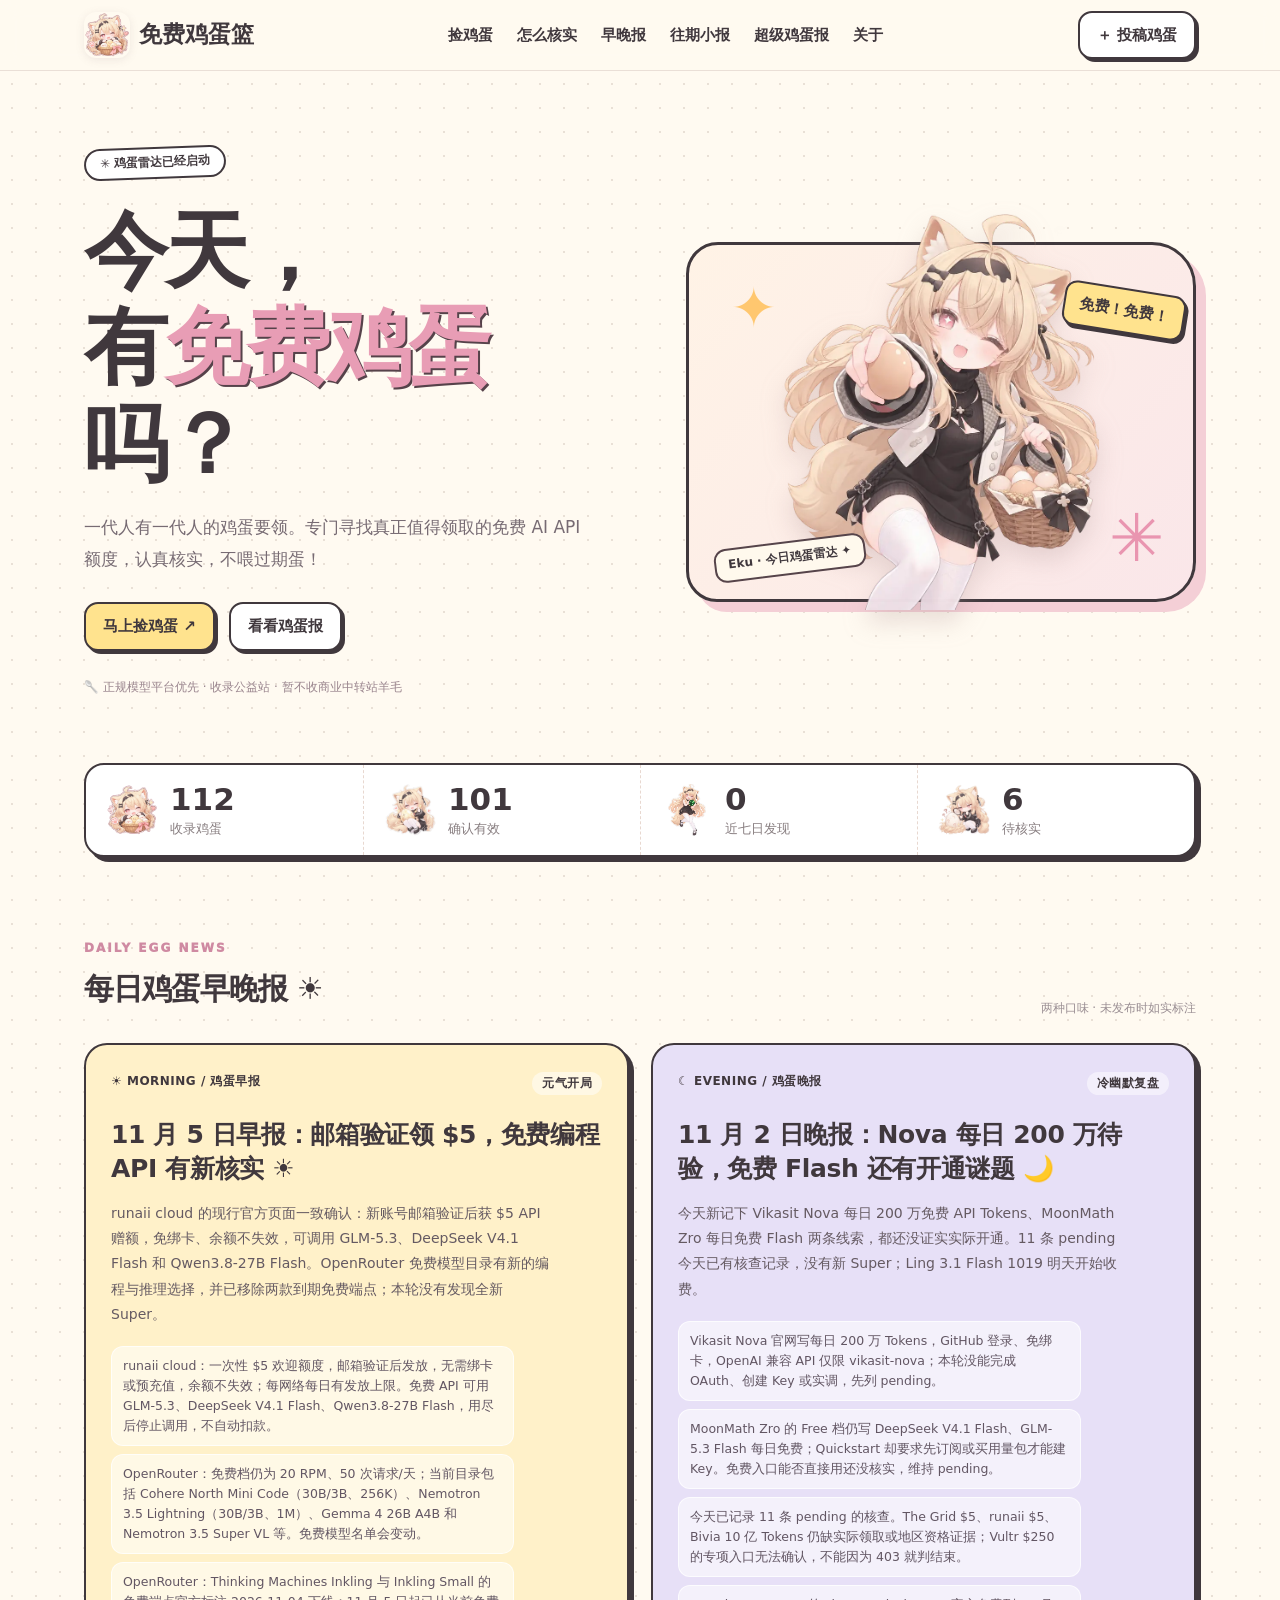
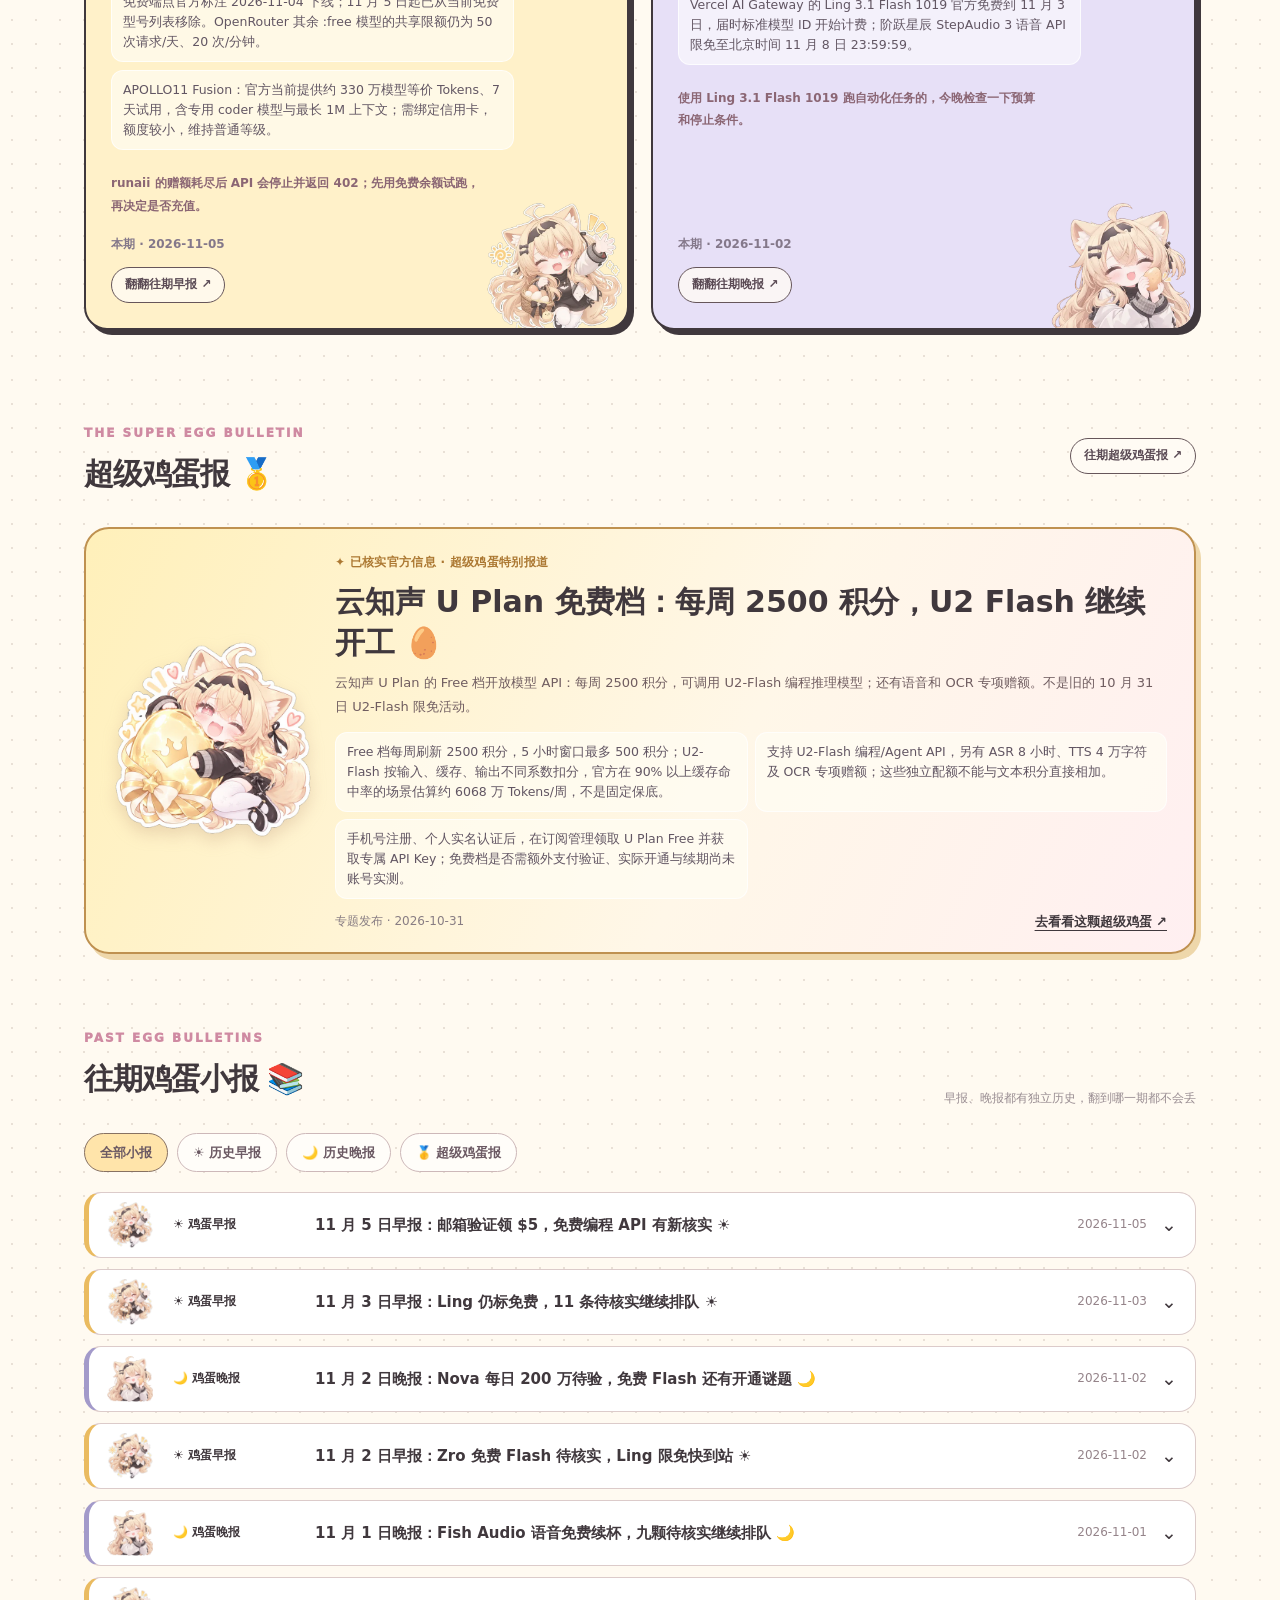
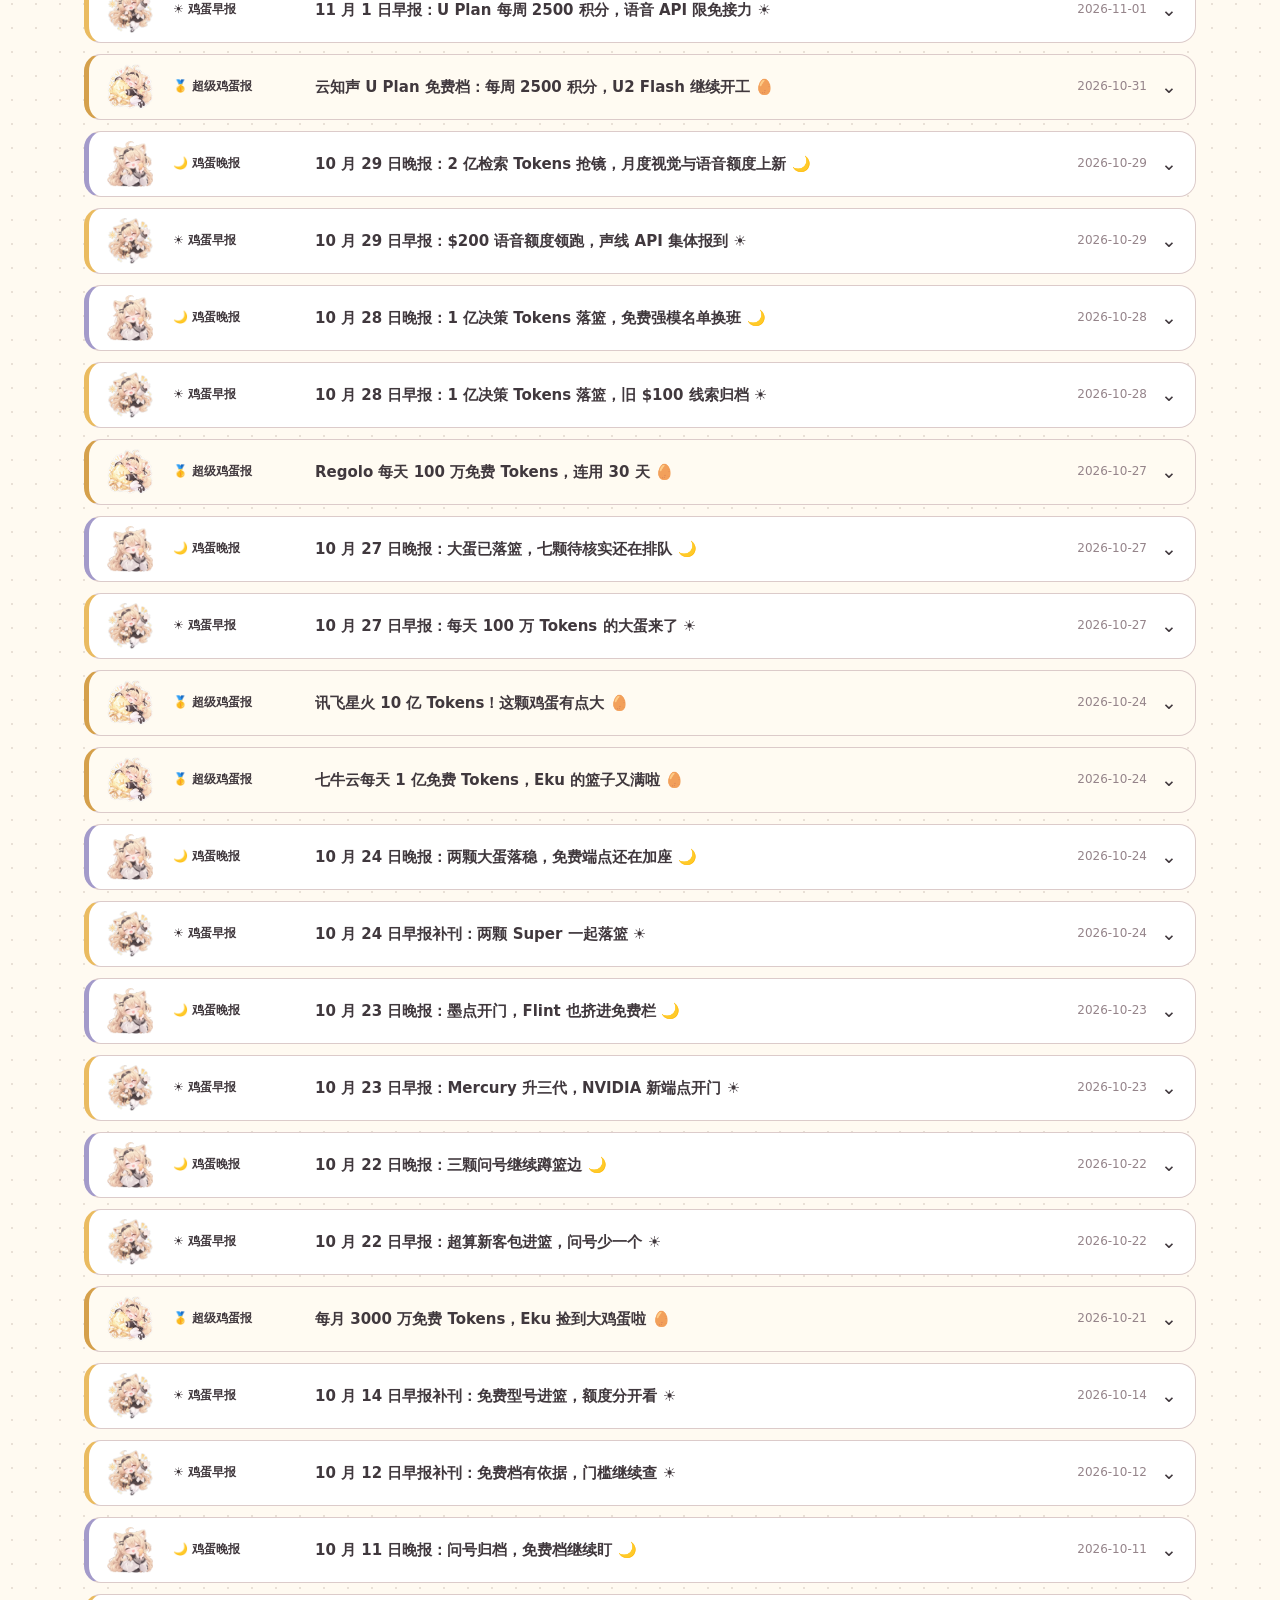
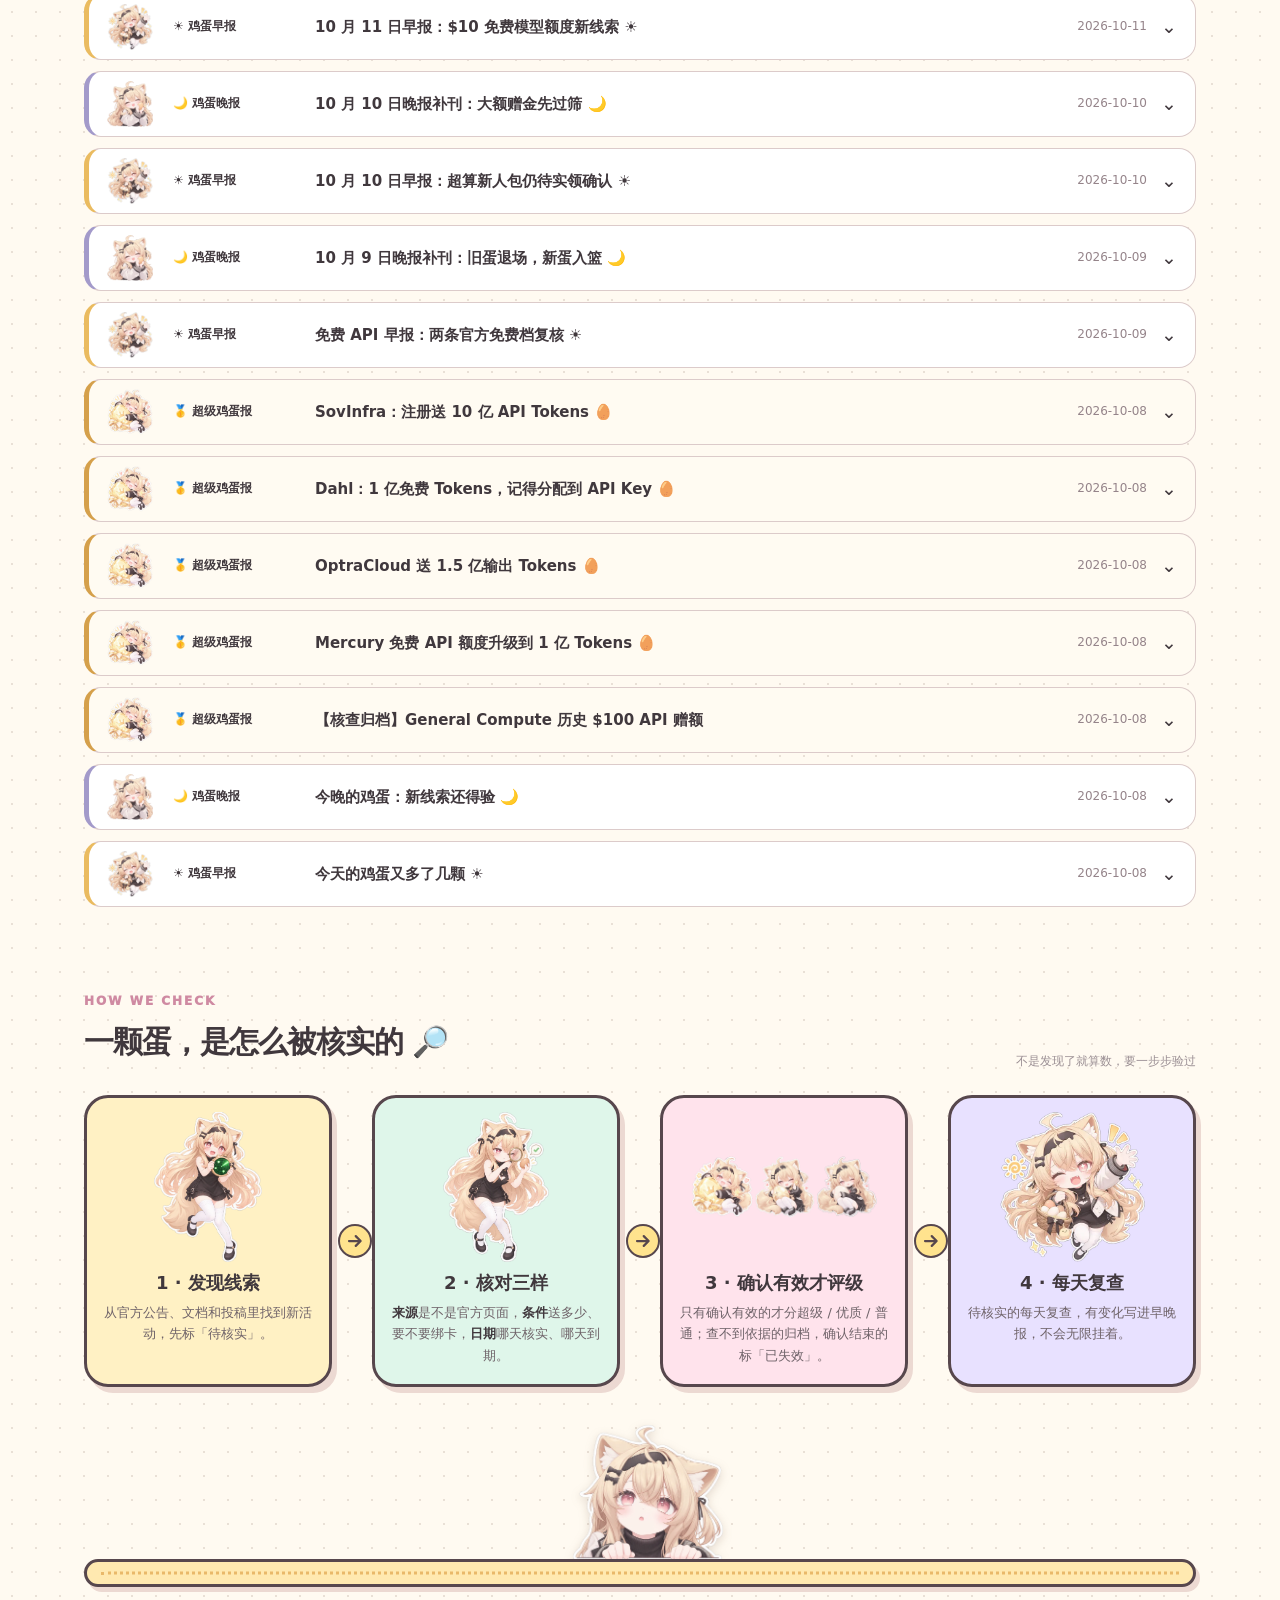
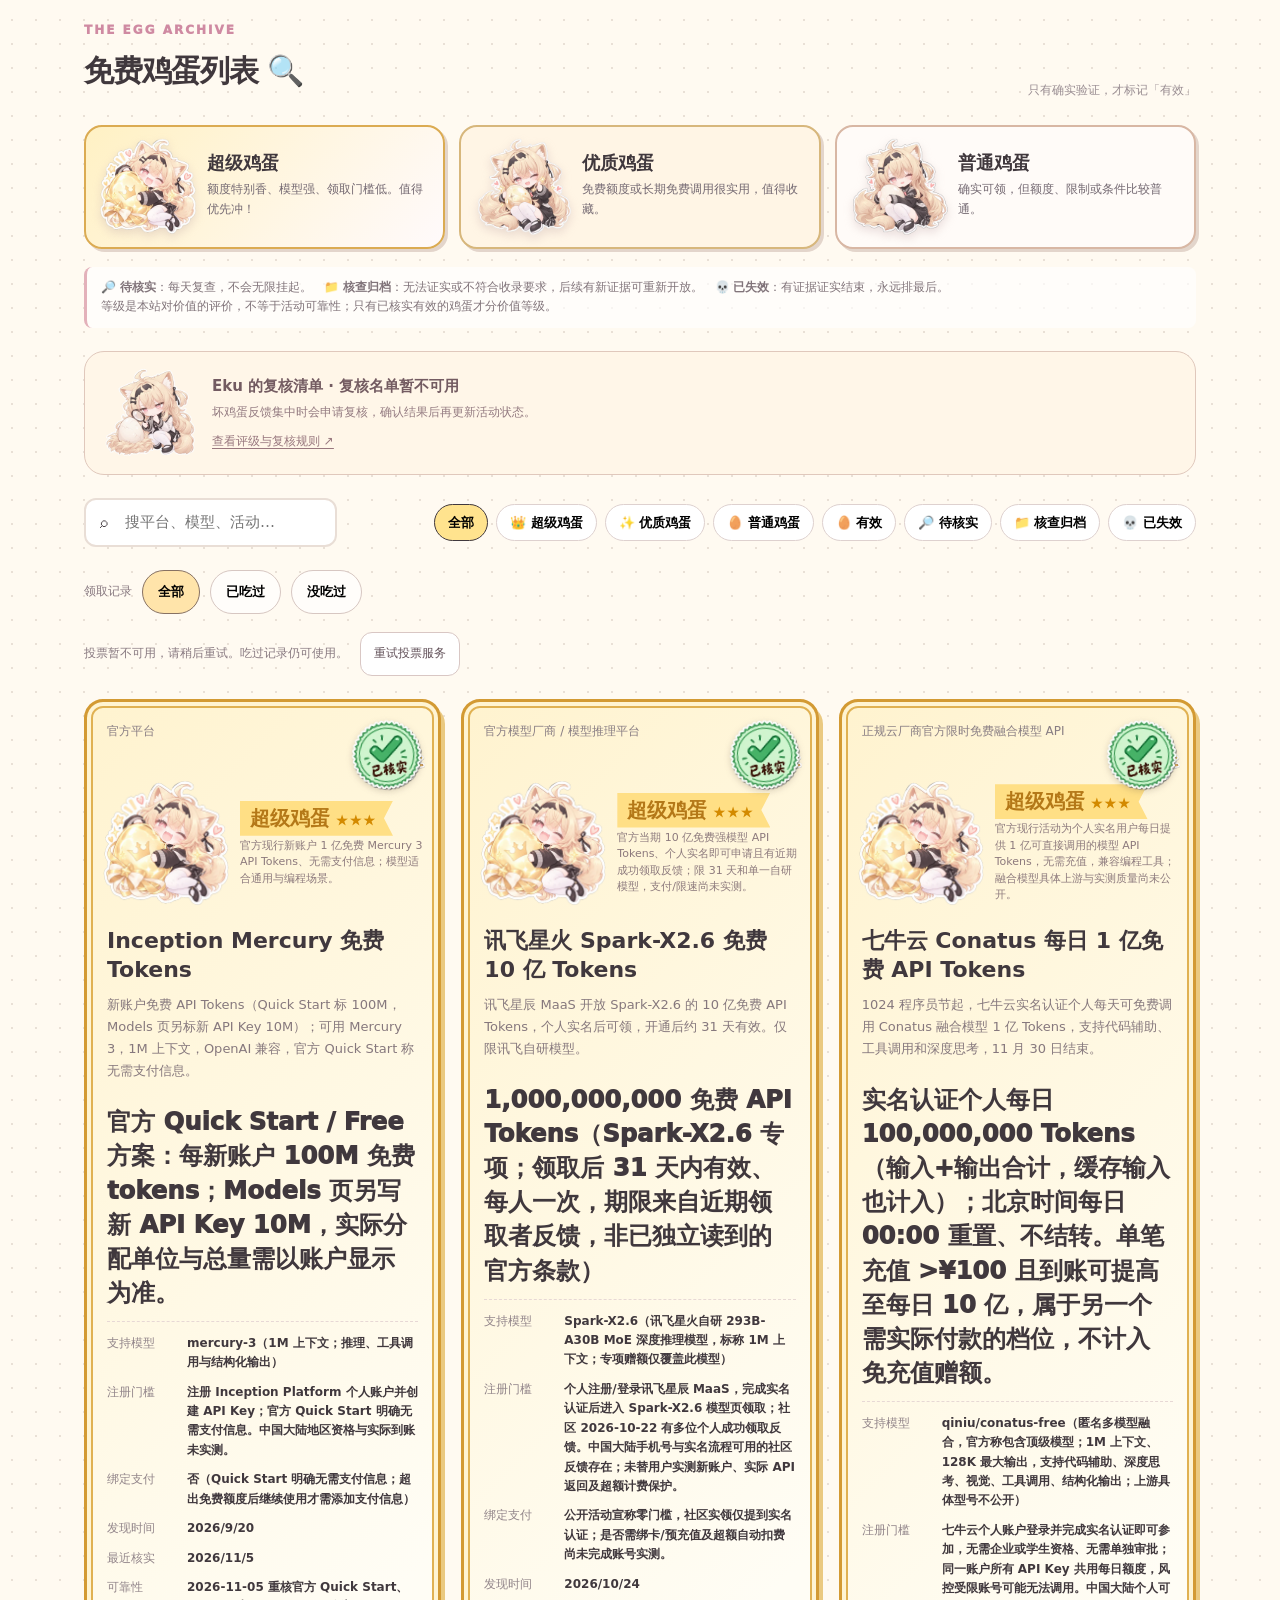
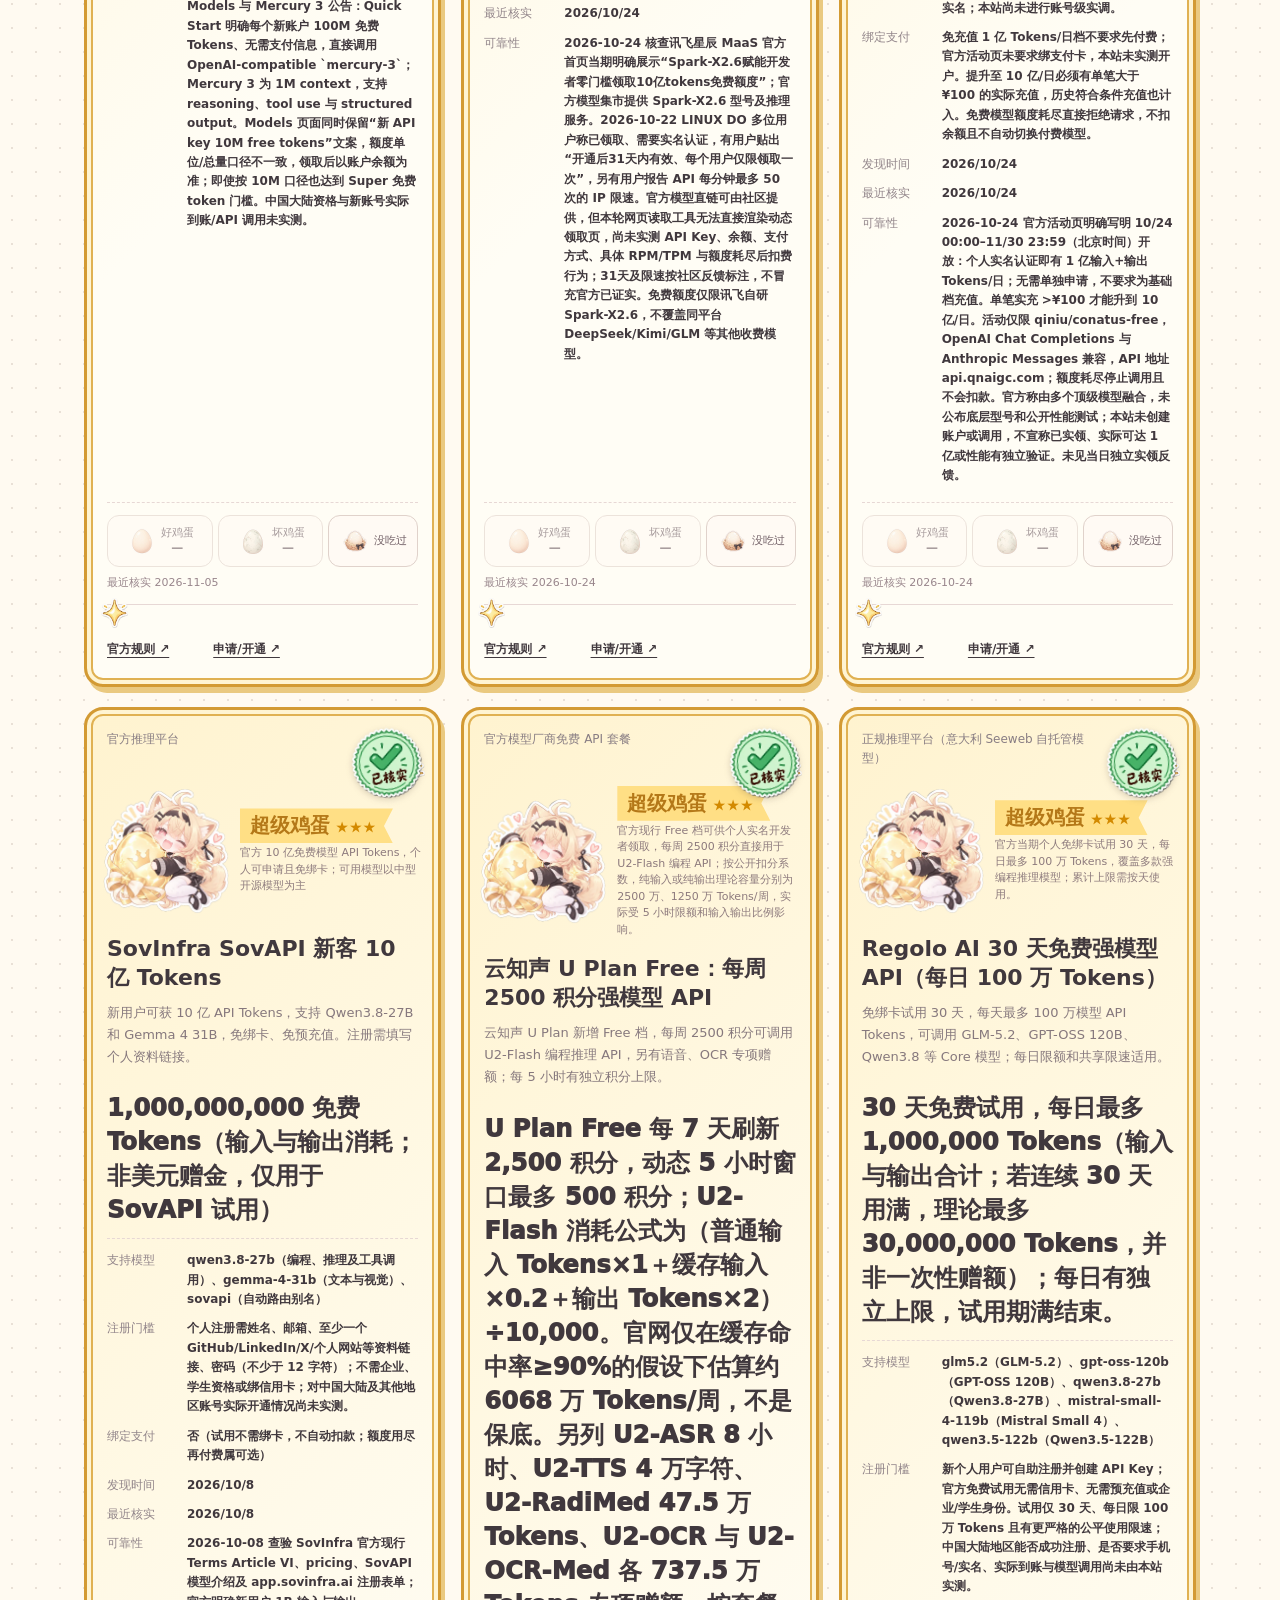
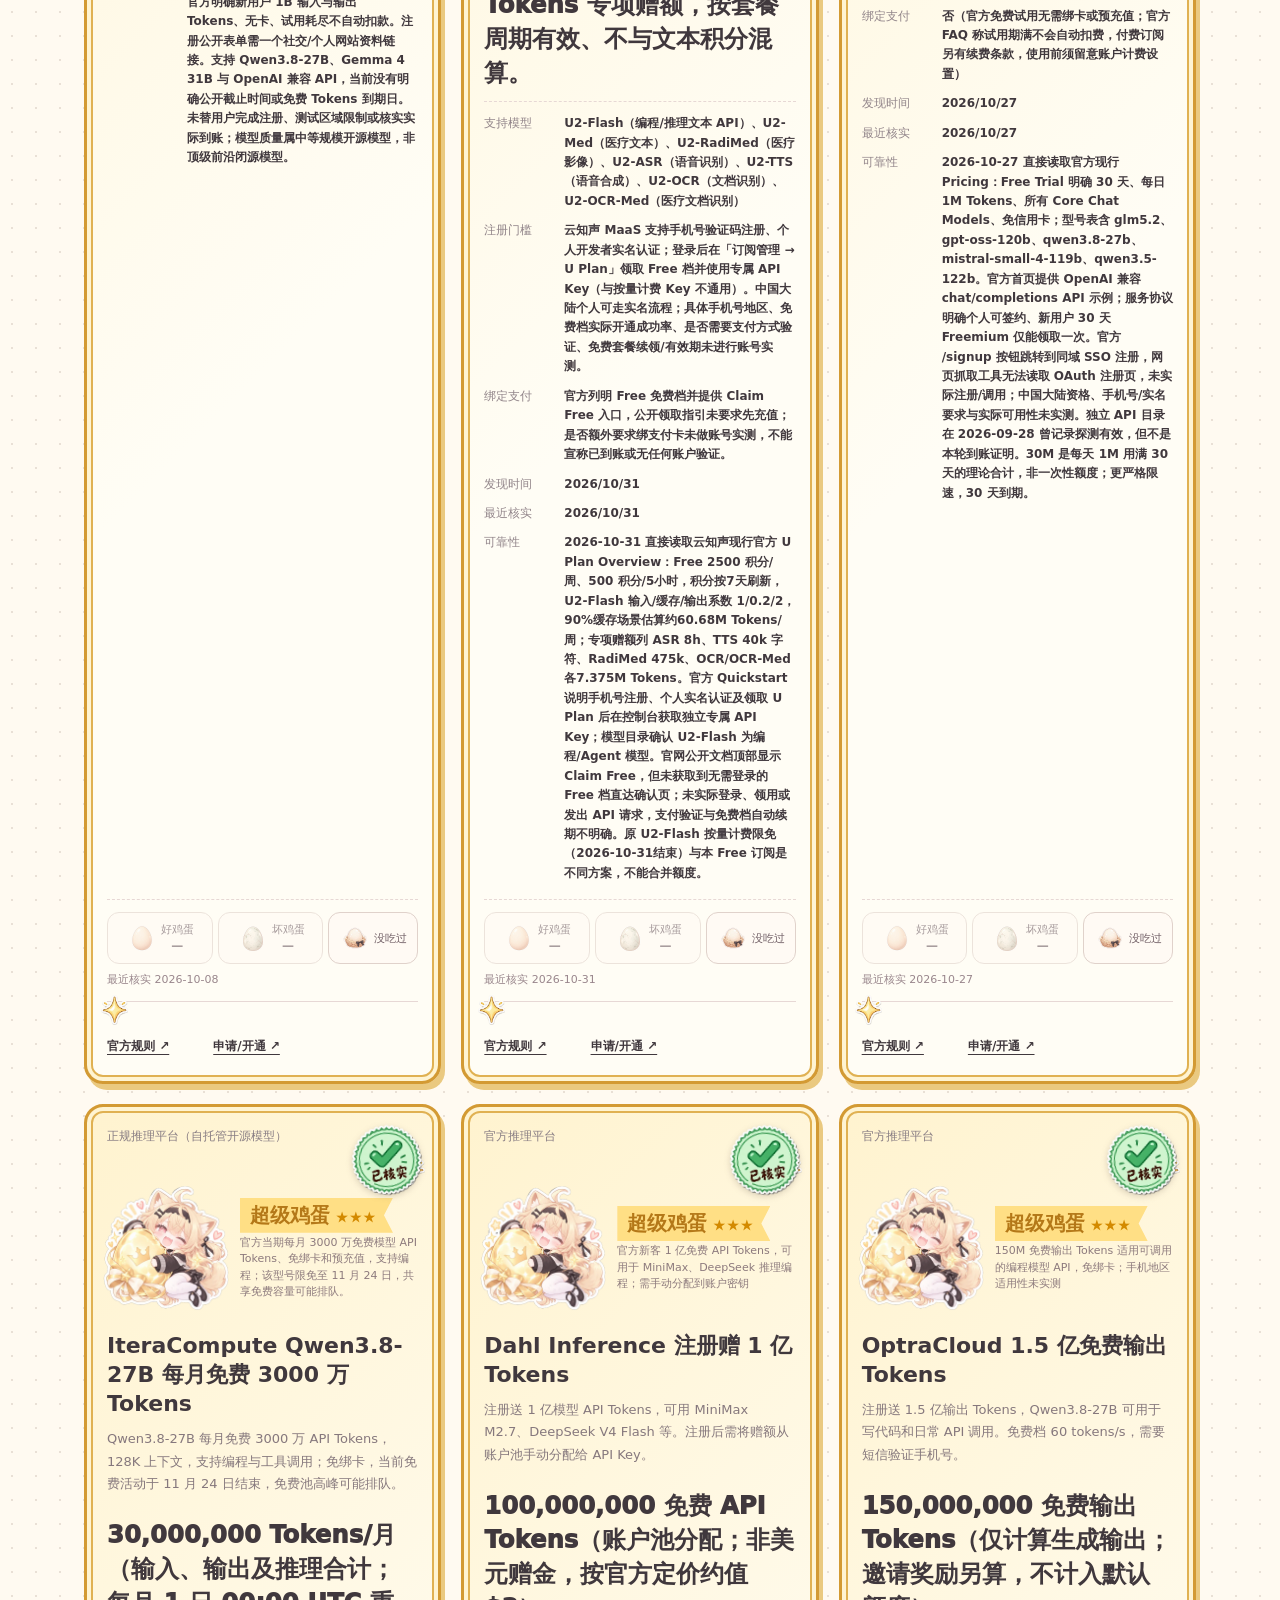
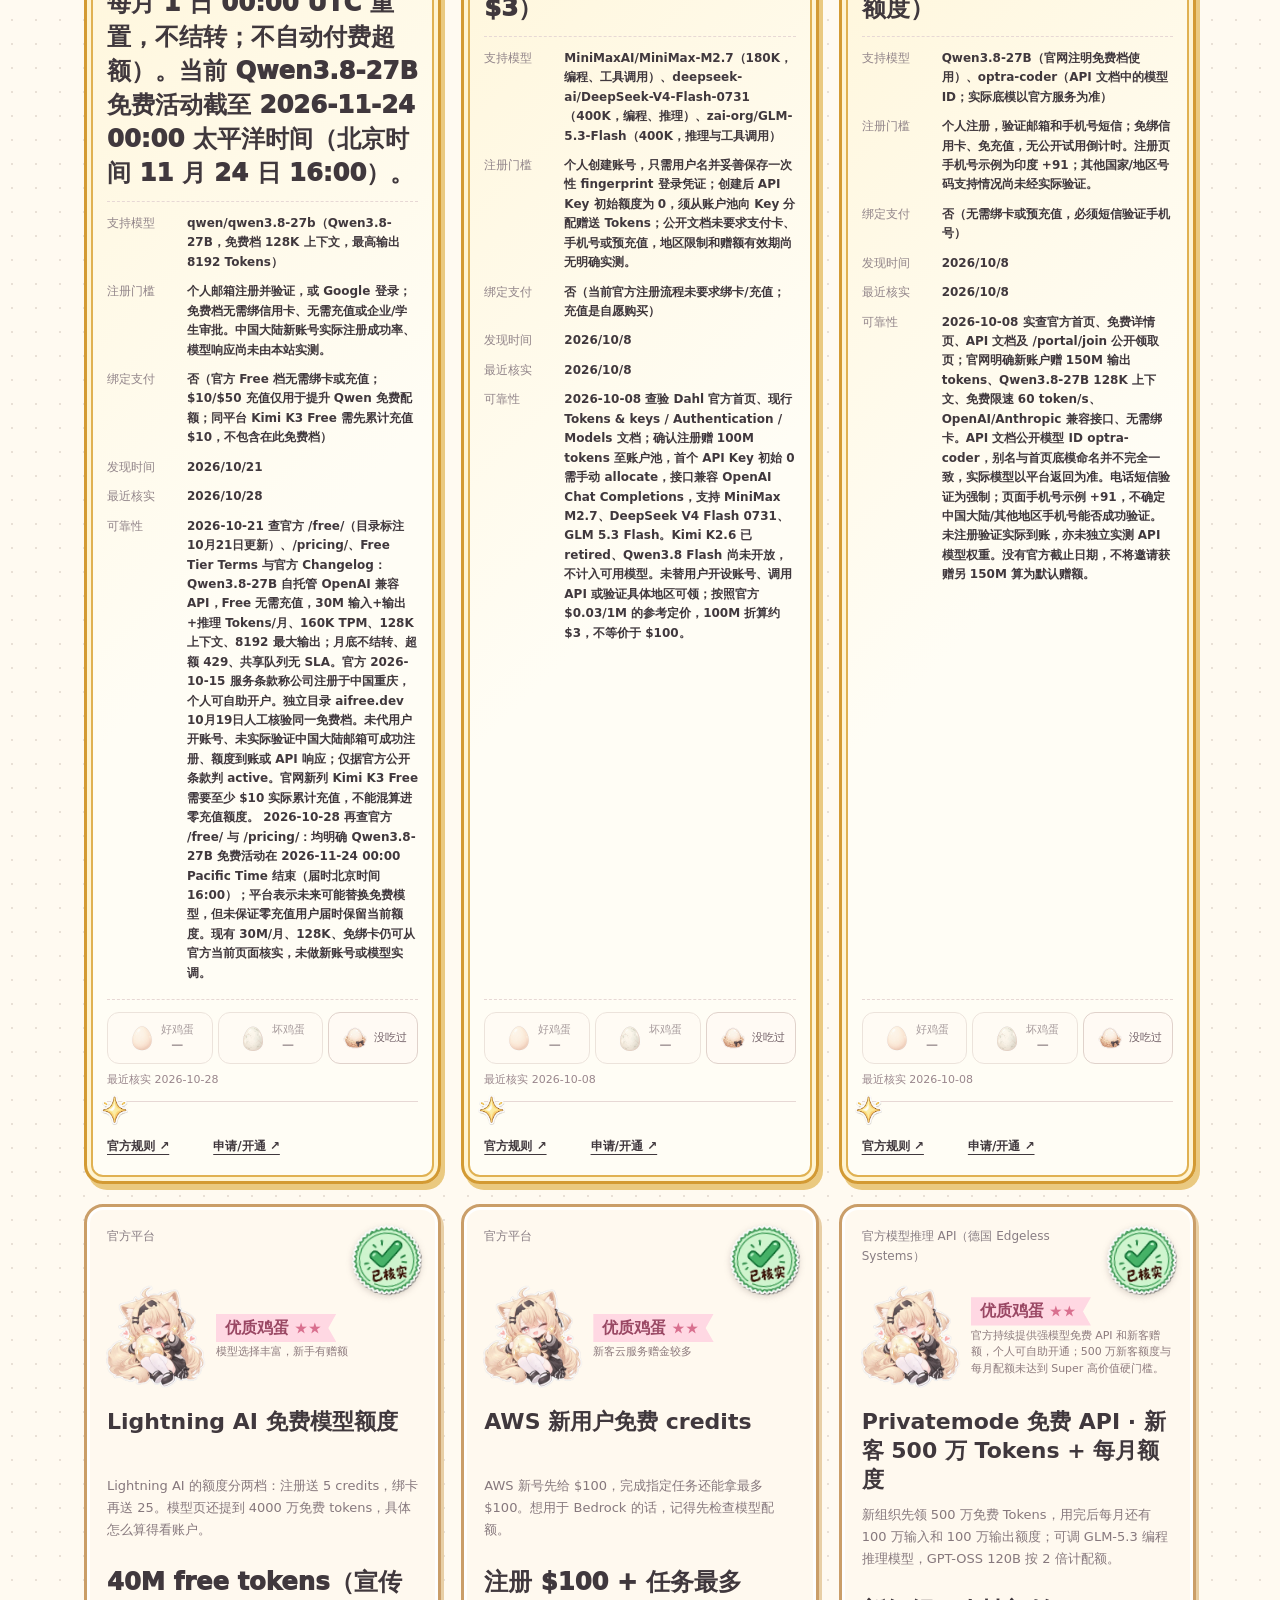
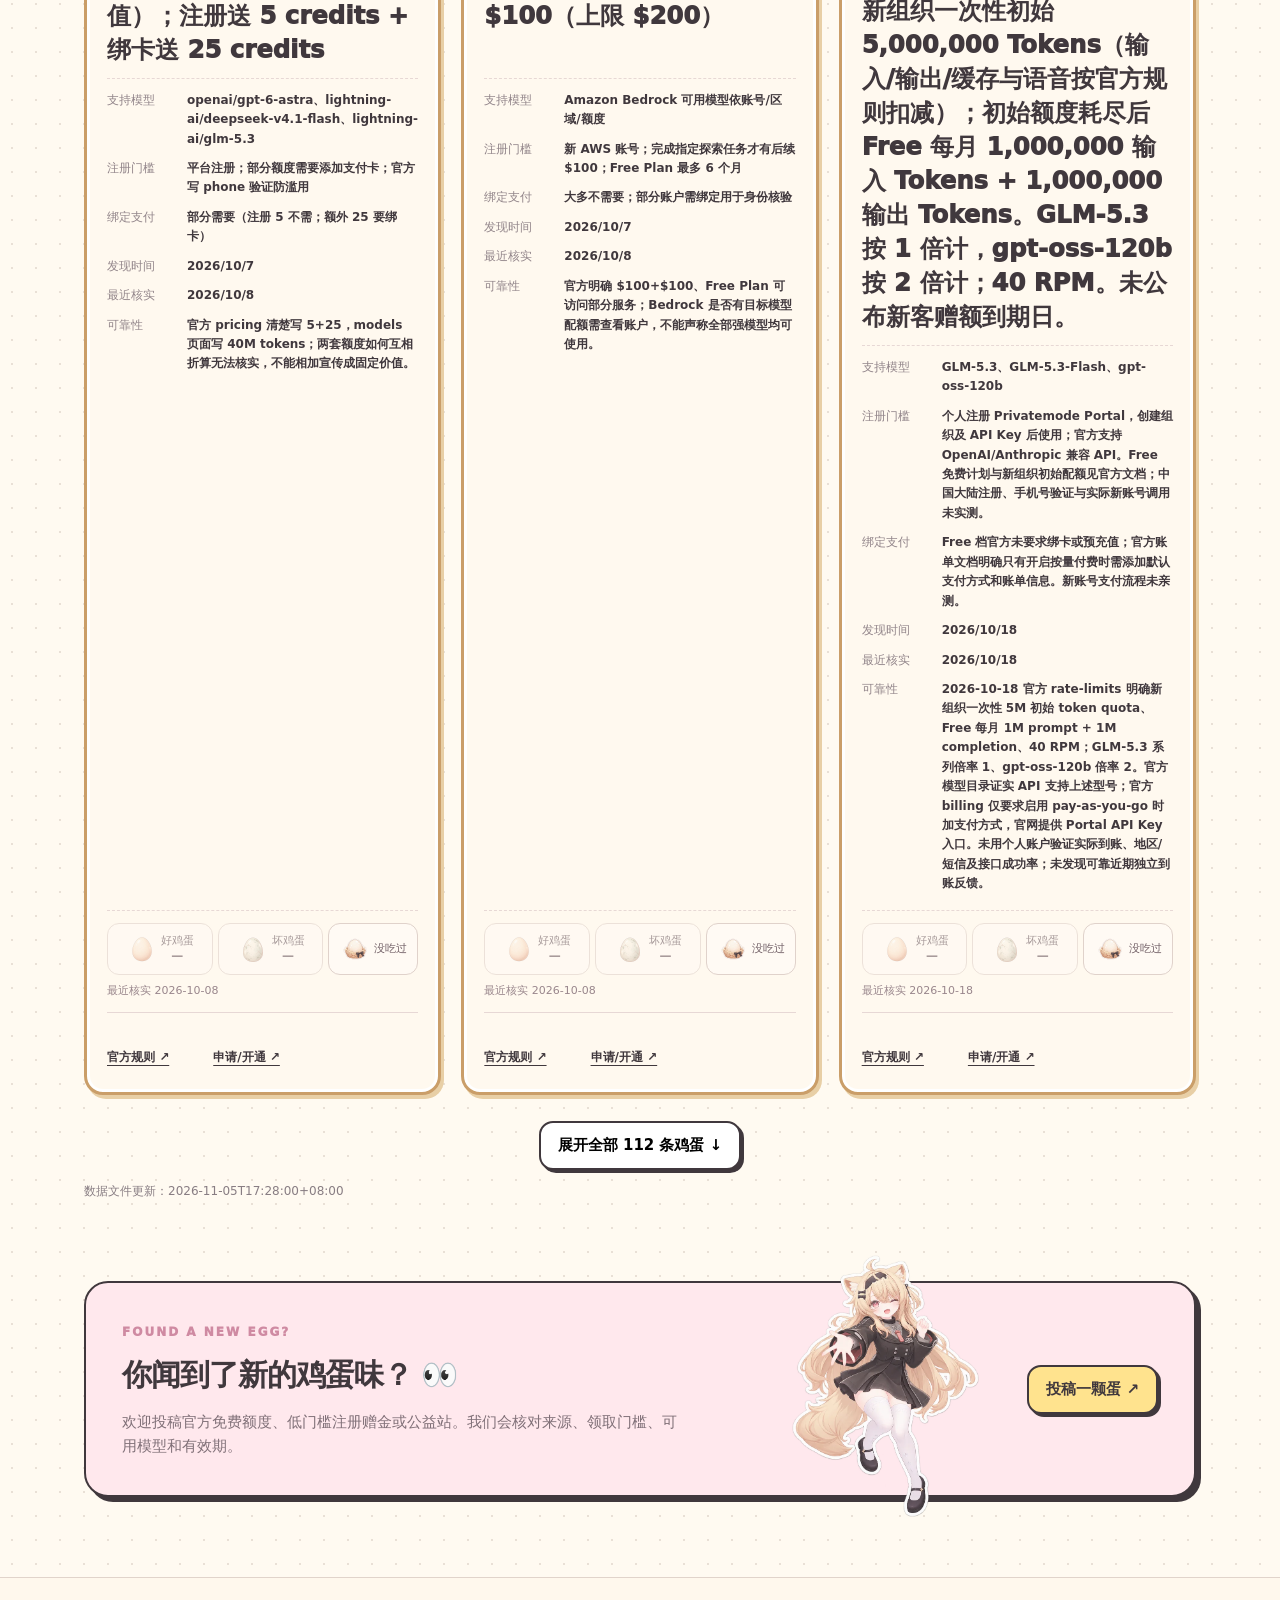
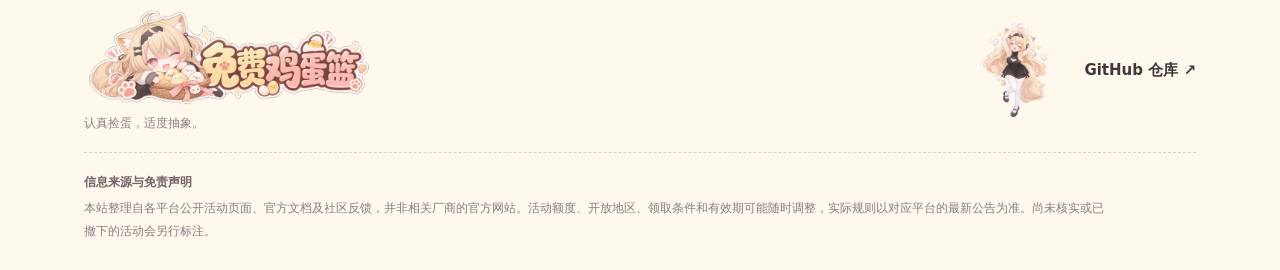
==== commit 712454b8: "chore: prerender static egg list for SEO" ====
--- a/index.html
+++ b/index.html
@@ -162,7 +162,7 @@
 @media(max-width:900px){.submit{padding-bottom:170px}.submit>div:first-of-type{max-width:none}.submit-eku{right:8px;bottom:-14px;height:190px}.foot-eku{height:78px}}
 @media(max-width:560px){.stats>div{padding:12px 12px}.stats>div img{width:40px;height:40px}.stats b{font-size:24px}}
 </style><link rel="stylesheet" href="./assets/interactions.css"><link rel="stylesheet" href="./assets/deco.css"></head><body><header><div class="wrap"><a href="#" class="brand" aria-label="免费鸡蛋篮，返回首页"><img class="brand-mark" src="./assets/brand-mark.webp?v=3" width="46" height="46" alt="" decoding="async"><span>免费鸡蛋篮</span></a><nav><a href="#eggs">捡鸡蛋</a><a href="#verify">怎么核实</a><a href="#reports">早晚报</a><a href="#history">往期小报</a><a href="#super-news">超级鸡蛋报</a><a href="#about">关于</a></nav><a class="subbtn" href="./submit.html">＋ 投稿鸡蛋</a></div></header><div class="deco-layer" aria-hidden="true"><img class="l" src="./assets/deco/sparkle.webp" alt="" width="70" loading="lazy" style="top:8%;--o:20px;--r:-10deg;--dl:0s;width:70px"><img class="l" src="./assets/deco/egg.webp" alt="" width="88" loading="lazy" style="top:15%;--o:60px;--r:10deg;--dl:-1s;width:88px"><img class="l" src="./assets/deco/paw.webp" alt="" width="78" loading="lazy" style="top:26%;--o:30px;--r:-8deg;--dl:-2s;width:78px"><img class="l" src="./assets/deco/cloud.webp" alt="" width="120" loading="lazy" style="top:35%;--o:10px;--r:0deg;--dl:-3s;width:120px"><img class="l" src="./assets/deco/eku-hug-gold.webp" alt="" width="150" loading="lazy" style="top:46%;--o:0px;--r:-4deg;--dl:-4s;width:150px"><img class="l" src="./assets/deco/fried.webp" alt="" width="92" loading="lazy" style="top:60%;--o:44px;--r:8deg;--dl:0s;width:92px"><img class="l" src="./assets/deco/heart.webp" alt="" width="72" loading="lazy" style="top:71%;--o:20px;--r:-12deg;--dl:-1s;width:72px"><img class="l" src="./assets/deco/feather.webp" alt="" width="84" loading="lazy" style="top:82%;--o:50px;--r:14deg;--dl:-2s;width:84px"><img class="l" src="./assets/deco/star.webp" alt="" width="80" loading="lazy" style="top:92%;--o:24px;--r:6deg;--dl:-3s;width:80px"><img class="r" src="./assets/deco/star.webp" alt="" width="80" loading="lazy" style="top:11%;--o:24px;--r:8deg;--dl:-4s;width:80px"><img class="r" src="./assets/deco/basket.webp" alt="" width="104" loading="lazy" style="top:21%;--o:40px;--r:-6deg;--dl:0s;width:104px"><img class="r" src="./assets/deco/crack.webp" alt="" width="92" loading="lazy" style="top:43%;--o:28px;--r:8deg;--dl:-1s;width:92px"><img class="r" src="./assets/deco/sparkle-purple.webp" alt="" width="72" loading="lazy" style="top:54%;--o:60px;--r:-8deg;--dl:-2s;width:72px"><img class="r" src="./assets/deco/goldegg.webp" alt="" width="92" loading="lazy" style="top:65%;--o:20px;--r:6deg;--dl:-3s;width:92px"><img class="r" src="./assets/deco/chick.webp" alt="" width="96" loading="lazy" style="top:76%;--o:50px;--r:-6deg;--dl:-4s;width:96px"><img class="r" src="./assets/deco/heart.webp" alt="" width="70" loading="lazy" style="top:88%;--o:30px;--r:10deg;--dl:0s;width:70px"></div><main class="wrap"><section class="hero"><div><span class="tag">✳ 鸡蛋雷达已经启动</span><h1>今天，<br>有<span><em>免费鸡蛋</em></span>吗？</h1><p class="lead">一代人有一代人的鸡蛋要领。专门寻找真正值得领取的免费 AI API 额度，认真核实，不喂过期蛋！</p><div class="heroaction"><a href="#eggs" class="btn primary">马上捡鸡蛋 ↗</a><a href="#reports" class="btn">看看鸡蛋报</a></div><div class="hint">🥄 正规模型平台优先 · 收录公益站 · 暂不收商业中转站羊毛</div></div><div class="art eku-art"><div class="speech">免费！免费！</div><img class="eku-hero-img" src="./assets/eku-hero.webp" alt="Eku 向你递来免费鸡蛋" onerror="this.style.display='none'"><div class="mascot"><div class="eyes"><i></i><i></i></div><span class="mouth">ᴗ</span><div class="cheek left"></div><div class="cheek right"></div></div><span class="artlabel">Eku · 今日鸡蛋雷达 ✦</span></div></section><section class="stats"><div><img src="./assets/brand-mark.webp" alt="" width="52" height="52"><b id="count">—</b><span>收录鸡蛋</span></div><div><img src="./assets/grades/premium.webp" alt="" width="52" height="52"><b id="active">—</b><span>确认有效</span></div><div><img src="./assets/eku-radar.webp" alt="" width="52" height="52"><b id="week">—</b><span>近七日发现</span></div><div><img src="./assets/grades/pending.webp" alt="" width="52" height="52"><b id="pending">—</b><span>待核实</span></div></section><section id="reports" class="reports"><div class="head"><div><div class="kicker">DAILY EGG NEWS</div><h2>每日鸡蛋早晚报 ☀️</h2></div><span class="soft">两种口味 · 未发布时如实标注</span></div><div class="reportgrid"><article class="report morning"><div class="reporttop"><span>☀ MORNING / 鸡蛋早报</span><span>元气开局</span></div><img class="report-mascot" src="./assets/eku-morning.webp" alt="" onerror="this.style.display='none'"><h3 id="morningtitle">早安！今天有蛋捡吗？</h3><p id="morningcontent">正在搜寻免费鸡蛋…</p><ul class="report-highlights" id="morninghighlights"></ul><p class="report-tip" id="morningtip"></p><time id="morningdate"></time><a class="read-past" href="#history" data-history-open="morning">翻翻往期早报 ↗</a></article><article class="report evening"><div class="reporttop"><span>☾ EVENING / 鸡蛋晚报</span><span>冷幽默复盘</span></div><img class="report-mascot night-mascot" src="./assets/eku-happy.webp" alt="" onerror="this.style.display='none'"><h3 id="eveningtitle">今天的蛋，抢到没？</h3><p id="eveningcontent">正在结算今日战绩…</p><ul class="report-highlights" id="eveninghighlights"></ul><p class="report-tip" id="eveningtip"></p><time id="eveningdate"></time><a class="read-past" href="#history" data-history-open="evening">翻翻往期晚报 ↗</a></article></div></section><section id="super-news" class="super-news"><div class="head"><div><div class="kicker">THE SUPER EGG BULLETIN</div><h2>超级鸡蛋报 🥇</h2></div><a class="read-past" href="#history" data-history-open="super">往期超级鸡蛋报 ↗</a></div><article class="super-story"><img src="./assets/grades/super.webp" alt="Eku 抱着超级鸡蛋" loading="lazy"><div class="super-story-copy"><span class="super-mini">✦ 已核实官方信息 · 超级鸡蛋特别报道</span><h3 id="supertitle">超级鸡蛋快讯整理中…</h3><p id="supercontent">看见大额免费额度，先核实，再激动！</p><ul id="superhighlights" class="report-highlights"></ul><p id="supertip" class="report-tip"></p><div class="super-actions"><span id="superdate" class="small"></span><a id="superclaim" target="_blank" rel="noopener noreferrer" hidden>去看看这颗超级鸡蛋 ↗</a></div></div></article></section>
-<section id="history" class="news-archive"><div class="head"><div><div class="kicker">PAST EGG BULLETINS</div><h2>往期鸡蛋小报 📚</h2></div><span class="soft">早报、晚报都有独立历史，翻到哪一期都不会丢</span></div><div class="archive-filters" role="group" aria-label="按小报类型筛选"><button class="active" data-archive-filter="all" aria-pressed="true">全部小报</button><button data-archive-filter="morning" aria-pressed="false">☀️ 历史早报</button><button data-archive-filter="evening" aria-pressed="false">🌙 历史晚报</button><button data-archive-filter="super" aria-pressed="false">🥇 超级鸡蛋报</button></div><div class="archive-list" id="archivelist" aria-live="polite"><p class="soft">正在翻阅历史小报…</p></div></section><section id="verify" class="verify"><div class="head"><div><div class="kicker">HOW WE CHECK</div><h2>一颗蛋，是怎么被核实的 🔎</h2></div><span class="soft">不是发现了就算数，要一步步验过</span></div><ol class="flow"><li><img src="./assets/eku-radar.webp" alt="Eku 举着雷达搜寻线索" loading="lazy"><b>1 · 发现线索</b><p>从官方公告、文档和投稿里找到新活动，先标「待核实」。</p></li><li><img src="./assets/eku-check.webp" alt="Eku 拿着放大镜核对" loading="lazy"><b>2 · 核对三样</b><p><em>来源</em>是不是官方页面，<em>条件</em>送多少、要不要绑卡，<em>日期</em>哪天核实、哪天到期。</p></li><li><div class="flow-grades"><img src="./assets/grades/super.webp" alt="超级鸡蛋" loading="lazy"><img src="./assets/grades/premium.webp" alt="优质鸡蛋" loading="lazy"><img src="./assets/grades/normal.webp" alt="普通鸡蛋" loading="lazy"></div><b>3 · 确认有效才评级</b><p>只有确认有效的才分超级 / 优质 / 普通；查不到依据的归档，确认结束的标「已失效」。</p></li><li><img src="./assets/eku-morning.webp" alt="Eku 迎接早晨" loading="lazy"><b>4 · 每天复查</b><p>待核实的每天复查，有变化写进早晚报，不会无限挂着。</p></li></ol></section><div class="ledge" aria-hidden="true"><img src="./assets/deco/eku-peek-bottom.webp" alt="" loading="lazy"><div class="ledge-bar"></div></div><section id="eggs" class="listing"><div class="head"><div><div class="kicker">THE EGG ARCHIVE</div><h2>免费鸡蛋列表 🔍</h2></div><span class="soft">只有确实验证，才标记「有效」</span></div><div class="grade-guide" aria-label="鸡蛋价值等级说明"><div class="grade-explain super"><img src="./assets/grades/super.webp" alt="超级鸡蛋 Eku 图标" loading="lazy"><div><strong>超级鸡蛋</strong><p>额度特别香、模型强、领取门槛低。值得优先冲！</p></div></div><div class="grade-explain premium"><img src="./assets/grades/premium.webp" alt="优质鸡蛋 Eku 图标" loading="lazy"><div><strong>优质鸡蛋</strong><p>免费额度或长期免费调用很实用，值得收藏。</p></div></div><div class="grade-explain normal"><img src="./assets/grades/normal.webp" alt="普通鸡蛋 Eku 图标" loading="lazy"><div><strong>普通鸡蛋</strong><p>确实可领，但额度、限制或条件比较普通。</p></div></div></div><p class="status-explain">🔎 <b>待核实</b>：每天复查，不会无限挂起。　📁 <b>核查归档</b>：无法证实或不符合收录要求，后续有新证据可重新开放。　💀 <b>已失效</b>：有证据证实结束，永远排最后。<br>等级是本站对价值的评价，不等于活动可靠性；只有已核实有效的鸡蛋才分价值等级。</p><div class="review-module" aria-labelledby="review-title"><img src="./assets/interactions/eku-review.webp" alt="Eku 正在复核鸡蛋" width="90" height="90" loading="lazy"><div><strong id="review-title">Eku 的复核清单 · <span id="review-count">正在查询…</span></strong><p>坏鸡蛋反馈集中时会申请复核，确认结果后再更新活动状态。</p><ul id="review-list"></ul><a href="https://github.com/if-u-can/free-ai-credits/blob/main/docs/EGG_GRADING.md" target="_blank" rel="noopener noreferrer">查看评级与复核规则 ↗</a></div></div><div class="filters"><label class="search">⌕　<input id="search" placeholder="搜平台、模型、活动…"></label><div class="chips"><button class="active" data-filter="all">全部</button><button data-filter="super">👑 超级鸡蛋</button><button data-filter="premium">✨ 优质鸡蛋</button><button data-filter="normal">🥚 普通鸡蛋</button><button data-filter="active">🥚 有效</button><button data-filter="pending">🔎 待核实</button><button data-filter="reviewarchive">📁 核查归档</button><button data-filter="expired">💀 已失效</button></div></div><div class="eaten-filters" role="group" aria-label="按吃过记录筛选"><span>领取记录</span><button type="button" class="active" data-eaten-filter="all" aria-pressed="true">全部</button><button type="button" data-eaten-filter="eaten" aria-pressed="false">已吃过</button><button type="button" data-eaten-filter="uneaten" aria-pressed="false">没吃过</button></div><div id="interaction-service" class="interaction-service"><p class="interaction-service-message" role="status" aria-live="polite">正在检查投票服务…</p><button type="button" data-interaction-retry hidden>重试投票服务</button><p class="interaction-storage-message" role="status" aria-live="polite"></p></div><div class="cards" id="cards"><!--SEO:START--><article class="seo-egg"><h3>Dahl Inference 注册赠 1 亿 Tokens（超级鸡蛋）</h3><p>100,000,000 免费 API Tokens（账户池分配；非美元赠金，按官方定价约值 $3）。注册送 1 亿模型 API Tokens，可用 MiniMax M2.7、DeepSeek V4 Flash 等。注册后需将赠额从账户池手动分配给 API Key。</p><p>领取条件：个人创建账号，只需用户名并妥善保存一次性 fingerprint 登录凭证；创建后 API Key 初始额度为 0，须从账户池向 Key 分配赠送 Tokens；公开文档未要求支付卡、手机号或预充值，地区限制和赠额有效期尚无明确实测。｜是否绑卡：否（当前官方注册流程未要求绑卡/充值；充值是自愿购买）｜最近核实：2026-10-08 <a href="https://inference.dahl.global/account" rel="noopener noreferrer" target="_blank">官方来源</a></p></article><article class="seo-egg"><h3>Inception Mercury 免费 Tokens（超级鸡蛋）</h3><p>官方 Quick Start / Free 方案：每新账户 100M 免费 tokens；Models 页另写新 API Key 10M，实际分配单位与总量需以账户显示为准。。新账户免费 API Tokens（Quick Start 标 100M，Models 页另标新 API Key 10M）；可用 Mercury 3，1M 上下文，OpenAI 兼容，官方 Quick Start 称无需支付信息。</p><p>领取条件：注册 Inception Platform 个人账户并创建 API Key；官方 Quick Start 明确无需支付信息。中国大陆地区资格与实际到账未实测。｜是否绑卡：否（Quick Start 明确无需支付信息；超出免费额度后继续使用才需添加支付信息）｜最近核实：2026-11-05 <a href="https://platform.inceptionlabs.ai/" rel="noopener noreferrer" target="_blank">官方来源</a></p></article><article class="seo-egg"><h3>IteraCompute Qwen3.8-27B 每月免费 3000 万 Tokens（超级鸡蛋）</h3><p>30,000,000 Tokens/月（输入、输出及推理合计；每月 1 日 00:00 UTC 重置，不结转；不自动付费超额）。当前 Qwen3.8-27B 免费活动截至 2026-11-24 00:00 太平洋时间（北京时间 11 月 24 日 16:00）。。Qwen3.8-27B 每月免费 3000 万 API Tokens，128K 上下文，支持编程与工具调用；免绑卡，当前免费活动于 11 月 24 日结束，免费池高峰可能排队。</p><p>领取条件：个人邮箱注册并验证，或 Google 登录；免费档无需绑信用卡、无需充值或企业/学生审批。中国大陆新账号实际注册成功率、模型响应尚未由本站实测。｜是否绑卡：否（官方 Free 档无需绑卡或充值；$10/$50 充值仅用于提升 Qwen 免费配额；同平台 Kimi K3 Free 需先累计充值 $10，不包含在此免费档）｜最近核实：2026-10-28 <a href="https://platform.iteracompute.com/" rel="noopener noreferrer" target="_blank">官方来源</a></p></article><article class="seo-egg"><h3>OptraCloud 1.5 亿免费输出 Tokens（超级鸡蛋）</h3><p>150,000,000 免费输出 Tokens（仅计算生成输出；邀请奖励另算，不计入默认额度）。注册送 1.5 亿输出 Tokens，Qwen3.8-27B 可用于写代码和日常 API 调用。免费档 60 tokens/s，需要短信验证手机号。</p><p>领取条件：个人注册，验证邮箱和手机号短信；免绑信用卡、免充值，无公开试用倒计时。注册页手机号示例为印度 +91；其他国家/地区号码支持情况尚未经实际验证。｜是否绑卡：否（无需绑卡或预充值，必须短信验证手机号）｜最近核实：2026-10-08 <a href="https://optracloud.com/portal/join" rel="noopener noreferrer" target="_blank">官方来源</a></p></article><article class="seo-egg"><h3>Regolo AI 30 天免费强模型 API（每日 100 万 Tokens）（超级鸡蛋）</h3><p>30 天免费试用，每日最多 1,000,000 Tokens（输入与输出合计；若连续 30 天用满，理论最多 30,000,000 Tokens，并非一次性赠额）；每日有独立上限，试用期满结束。。免绑卡试用 30 天，每天最多 100 万模型 API Tokens，可调用 GLM-5.2、GPT-OSS 120B、Qwen3.8 等 Core 模型；每日限额和共享限速适用。</p><p>领取条件：新个人用户可自助注册并创建 API Key；官方免费试用无需信用卡、无需预充值或企业/学生身份。试用仅 30 天、每日限 100 万 Tokens 且有更严格的公平使用限速；中国大陆地区能否成功注册、是否要求手机号/实名、实际到账与模型调用尚未由本站实测。｜是否绑卡：否（官方免费试用无需绑卡或预充值；官方 FAQ 称试用期满不会自动扣费，付费订阅另有续费条款，使用前须留意账户计费设置）｜最近核实：2026-10-27 <a href="https://regolo.ai/signup" rel="noopener noreferrer" target="_blank">官方来源</a></p></article><article class="seo-egg"><h3>SovInfra SovAPI 新客 10 亿 Tokens（超级鸡蛋）</h3><p>1,000,000,000 免费 Tokens（输入与输出消耗；非美元赠金，仅用于 SovAPI 试用）。新用户可获 10 亿 API Tokens，支持 Qwen3.8-27B 和 Gemma 4 31B，免绑卡、免预充值。注册需填写个人资料链接。</p><p>领取条件：个人注册需姓名、邮箱、至少一个 GitHub/LinkedIn/X/个人网站等资料链接、密码（不少于 12 字符）；不需企业、学生资格或绑信用卡；对中国大陆及其他地区账号实际开通情况尚未实测。｜是否绑卡：否（试用不需绑卡，不自动扣款；额度用尽再付费属可选）｜最近核实：2026-10-08 <a href="https://app.sovinfra.ai/" rel="noopener noreferrer" target="_blank">官方来源</a></p></article><article class="seo-egg"><h3>七牛云 Conatus 每日 1 亿免费 API Tokens（超级鸡蛋）</h3><p>实名认证个人每日 100,000,000 Tokens（输入+输出合计，缓存输入也计入）；北京时间每日 00:00 重置、不结转。单笔充值 &gt;¥100 且到账可提高至每日 10 亿，属于另一个需实际付款的档位，不计入免充值赠额。。1024 程序员节起，七牛云实名认证个人每天可免费调用 Conatus 融合模型 1 亿 Tokens，支持代码辅助、工具调用和深度思考，11 月 30 日结束。</p><p>领取条件：七牛云个人账户登录并完成实名认证即可参加，无需企业或学生资格、无需单独审批；同一账户所有 API Key 共用每日额度，风控受限账号可能无法调用。中国大陆个人可实名；本站尚未进行账号级实调。｜是否绑卡：免充值 1 亿 Tokens/日档不要求先付费；官方活动页未要求绑支付卡，本站未实测开户。提升至 10 亿/日必须有单笔大于 ¥100 的实际充值，历史符合条件充值也计入。免费模型额度耗尽直接拒绝请求，不扣余额且不自动切换付费模型。｜最近核实：2026-10-24 <a href="https://www.qiniu.com/ai/model/qiniu/conatus-free" rel="noopener noreferrer" target="_blank">官方来源</a></p></article><article class="seo-egg"><h3>云知声 U Plan Free：每周 2500 积分强模型 API（超级鸡蛋）</h3><p>U Plan Free 每 7 天刷新 2,500 积分，动态 5 小时窗口最多 500 积分；U2-Flash 消耗公式为（普通输入 Tokens×1＋缓存输入×0.2＋输出 Tokens×2）÷10,000。官网仅在缓存命中率≥90%的假设下估算约 6068 万 Tokens/周，不是保底。另列 U2-ASR 8 小时、U2-TTS 4 万字符、U2-RadiMed 47.5 万 Tokens、U2-OCR 与 U2-OCR-Med 各 737.5 万 Tokens 专项赠额，按套餐周期有效、不与文本积分混算。。云知声 U Plan 新增 Free 档，每周 2500 积分可调用 U2-Flash 编程推理 API，另有语音、OCR 专项赠额；每 5 小时有独立积分上限。</p><p>领取条件：云知声 MaaS 支持手机号验证码注册、个人开发者实名认证；登录后在「订阅管理 → U Plan」领取 Free 档并使用专属 API Key（与按量计费 Key 不通用）。中国大陆个人可走实名流程；具体手机号地区、免费档实际开通成功率、是否需要支付方式验证、免费套餐续领/有效期未进行账号实测。｜是否绑卡：官方列明 Free 免费档并提供 Claim Free 入口，公开领取指引未要求先充值；是否额外要求绑支付卡未做账号实测，不能宣称已到账或无任何账户验证。｜最近核实：2026-10-31 <a href="https://maas.unisound.com/" rel="noopener noreferrer" target="_blank">官方来源</a></p></article><article class="seo-egg"><h3>讯飞星火 Spark-X2.6 免费 10 亿 Tokens（超级鸡蛋）</h3><p>1,000,000,000 免费 API Tokens（Spark-X2.6 专项；领取后 31 天内有效、每人一次，期限来自近期领取者反馈，非已独立读到的官方条款）。讯飞星辰 MaaS 开放 Spark-X2.6 的 10 亿免费 API Tokens，个人实名后可领，开通后约 31 天有效。仅限讯飞自研模型。</p><p>领取条件：个人注册/登录讯飞星辰 MaaS，完成实名认证后进入 Spark-X2.6 模型页领取；社区 2026-10-22 有多位个人成功领取反馈。中国大陆手机号与实名流程可用的社区反馈存在；未替用户实测新账户、实际 API 返回及超额计费保护。｜是否绑卡：公开活动宣称零门槛，社区实领仅提到实名认证；是否需绑卡/预充值及超额自动扣费尚未完成账号实测。｜最近核实：2026-10-24 <a href="https://maas.xfyun.cn/modelSquare/base/2628905721051136" rel="noopener noreferrer" target="_blank">官方来源</a></p></article><article class="seo-egg"><h3>AMD Radeon Cloud Token Factory 免费共享模型 API（优质鸡蛋）</h3><p>Public Free Model APIs 共享端点免费、不消耗 GPU credits；按账号设每日使用上限并在北京时间 00:00 重置，官方用量文档的 $10/天只是示例，不代表所有账号均有该额度；无统一公开可保证的免费 token 总量。。中国区 Token Factory 提供常驻免费的共享模型 API，支持 OpenAI 与 Anthropic Messages 协议，可调用 DeepSeek、Qwen、GLM、MiMo 等模型测试编程与推理；账号有每日用量上限，官方不允许生产负载。</p><p>领取条件：个人可注册 AMD AI 开发者计划中国区账号，通过中国手机号或邮箱验证码登录（亦支持魔搭/CSDN/GitHub）；登录 Token Factory 后创建 API Key。共享模型不需要 GPU 实例审批，实际可用模型以 GET /v1/models 为准；未亲自注册或调用。｜是否绑卡：官方明确共享模型 API 完全免费、不消耗 GPU credits；未见需绑定信用卡或预充值的领取条件。未实测新账户支付设置。｜最近核实：2026-11-05 <a href="https://developer.amd.com.cn/radeon/tokenfactory" rel="noopener noreferrer" target="_blank">官方来源</a></p></article><article class="seo-egg"><h3>AMD 开发者计划 $50 Fireworks AI 模型 API 赠金（优质鸡蛋）</h3><p>$50 Fireworks AI 模型推理 API credits；兑换码须在发放后 90 天内使用，AMD 条款称成功兑换后额度可保留至用尽（Fireworks 合作页另概括为 90 天有效）。AMD 免费开发者计划可申请 $50 Fireworks 模型 API 赠金，适合调用 Kimi、DeepSeek、MiniMax 等强模型；申请需经约 2 个工作日资格审核。</p><p>领取条件：个人独立开发者可免费加入 AMD AI Developer Program，登录 Member Perks 填写 Cloud Credit 表单并选择 Fireworks AI，AMD 官方称约 2 个工作日审核资格，获批后邮件发送兑换码。无学生/企业身份硬性要求；中国大陆个人申请通过率、地区限制和实际发码尚未测试。｜是否绑卡：官方合作页称无需预付费用；Fireworks 2026-07 起自助账户采用预付余额扣费，赠金兑换是否需绑卡未明确；自动充值若开启可能扣款，需核查账户设置。｜最近核实：2026-10-15 <a href="https://developer.amd.com/member-perks/" rel="noopener noreferrer" target="_blank">官方来源</a></p></article><article class="seo-egg"><h3>AWS 新用户免费 credits（优质鸡蛋）</h3><p>注册 $100 + 任务最多 $100（上限 $200）。AWS 新号先给 $100，完成指定任务还能拿最多 $100。想用于 Bedrock 的话，记得先检查模型配额。</p><p>领取条件：新 AWS 账号；完成指定探索任务才有后续 $100；Free Plan 最多 6 个月｜是否绑卡：大多不需要；部分账户需绑定用于身份核验｜最近核实：2026-10-08 <a href="https://aws.amazon.com/free/" rel="noopener noreferrer" target="_blank">官方来源</a></p></article><article class="seo-egg"><h3>Agnes AI 3.0/2.5 Flash 免费模型 API（优质鸡蛋）</h3><p>中国站 agnes-3.0-flash 与 agnes-2.5-flash 的缓存输入、输入和输出均 ¥0/百万 Tokens；国际站对应为 $0/百万 Tokens。未公布固定免费 Token 总量；零价为当前优惠，可能调整。。Agnes 3.0 Flash 与 2.5 Flash 的输入、输出及缓存命中现价均为 ¥0，支持代码、推理和工具调用；免费账户文本 API 实际限速 10 RPM。</p><p>领取条件：个人注册 Agnes AI 中国站或国际站账户，在开发者控制台创建免费/default API Key；中国站使用 https://api.agnes-ai.cn/v1，国际站使用 https://apihub.agnes-ai.com/v1。官方文档说明个人免费密钥，无企业/学生资格要求；中国大陆手机号、实名、开户成功率与账户互通未实测。｜是否绑卡：官方文档提供免费/default API Key，未发现要求先充值或订阅 Token Plan 才能调用上述免费 Flash 模型；是否强制绑卡、支付验证或其他开户限制未实测，不能保证所有地区免绑卡。｜最近核实：2026-10-18 <a href="https://platform.agnes-ai.cn/" rel="noopener noreferrer" target="_blank">官方来源</a></p></article><article class="seo-egg"><h3>Amazon Polly 每月免费语音合成 API 配额（优质鸡蛋）</h3><p>按语音引擎分别计量：Standard 标准语音每月 5,000,000 字符；Neural 神经语音每月 1,000,000 字符、Long-Form 长篇语音每月 500,000 字符、Generative 生成式语音每月 100,000 字符（后三档均限前 12 个月）。这不是 $200 额外赠金，不与 AWS 新客云券相加宣传；超出各档免费用量按字符计费。。Polly 官方免费层按月提供 500 万标准语音字符；神经语音每月 100 万、长篇语音 50 万、生成式语音 10 万字符（后三档限首 12 个月）。可通过 SynthesizeSpeech API 调用，适合配音和朗读。</p><p>领取条件：个人可申请 AWS 新账号并使用 Amazon Polly SynthesizeSpeech API，无需企业或学生认证。新 AWS Free Plan 最多 6 个月，其他语音引擎的前 12 个月免费层和 Free Plan 期限应分别理解；模型/音色可用地区不同。全球 AWS 与中国 AWS 为独立账号体系，中国大陆实际开户、配额到账和 API 调用未实测。｜是否绑卡：AWS 现行新注册流程说明大多数新用户无需绑卡；部分账户可能需要支付方式进行身份核验，预授权约 $1（非实际付款）。Free Plan 额度用尽或 6 个月结束后需升级才能继续，Paid Plan 超出免费层可能产生费用；未实测具体账号要求。｜最近核实：2026-10-29 <a href="https://aws.amazon.com/resources/create-account/" rel="noopener noreferrer" target="_blank">官方来源</a></p></article><article class="seo-egg"><h3>AssemblyAI 新客 $50 语音识别 API 赠额（优质鸡蛋）</h3><p>新账号一次性 $50 USD 免费语音处理 API credits，不到期；可用于 Pre-recorded STT、Streaming STT、Speech Understanding 和 Guardrails。免费档最多 5 个并发录音转写、每分钟 5 个新实时会话。。新账户可用 $50 免费额度做录音转写、实时语音识别与语音理解，免绑卡。LLM Gateway 不在免费范围内。</p><p>领取条件：个人可用邮箱或 Google 账号在公开页面注册、创建 API Key；不要求企业或学生资质。中国大陆注册和新账户实际到账未实测。｜是否绑卡：免费试用不要求绑信用卡或预充值；额度用尽后需升级并添加付款方式。LLM Gateway 仅付费账户可用。｜最近核实：2026-10-29 <a href="https://www.assemblyai.com/dashboard/signup" rel="noopener noreferrer" target="_blank">官方来源</a></p></article><article class="seo-egg"><h3>Cartesia 每月 2 万语音 API Credits（优质鸡蛋）</h3><p>Free $0/月，每月 20,000 Cartesia Credits（TTS 与 STT 共用）；官网估算 Sonic 3.6 约 27 分钟/月或 Ink 2 约 1 小时 51 分钟/月，不能将两项各自用满后相加。另有每月 $1 Managed Agents 预付额度，独立于语音 Credits；电话等费用另计。。免费档每月补充 2 万语音 Credits，能调用 Sonic 3.6 语音合成和 Ink 2 转写；约够 27 分钟 TTS 或 1 小时 51 分钟 STT。免费档不含商用许可。</p><p>领取条件：个人可通过公开 Start free 入口注册；免费档 TTS 2 路并发、STT 8 路并发。商用许可从付费 Pro 档开始；中国大陆注册、+86 手机号及实际 API 调用未实测。｜是否绑卡：官网公开 Free $0/月与 Start free 入口，未写必须先充值；注册是否要求绑定信用卡未登录实测。升级付费档或额外电话服务可能产生费用。｜最近核实：2026-10-29 <a href="https://play.cartesia.ai/" rel="noopener noreferrer" target="_blank">官方来源</a></p></article><article class="seo-egg"><h3>Codiv 免费 1 亿决策 Tokens + 1000 万文本生成 Tokens（优质鸡蛋）</h3><p>每个账户一次性 100,000,000 System One 决策输入 Tokens（启用 think 时思考 Tokens 也计入）；另有独立 10,000,000 文本生成 Tokens（输入+输出合计）。两种额度不可相加宣传为通用聊天额度；官方未公布过期日，实验期间提供。。免绑卡领取 1 亿结构化决策输入 Tokens，另有独立的 1000 万文本生成 Tokens。适合分类、路由和轻量生成，不是 1.1 亿强编程模型额度。</p><p>领取条件：16 岁以上个人可通过 Google、GitHub 或邮箱注册，每人限一个账户；无需企业/学生资格或信用卡。中国大陆可注册性、邮箱验证和新账户实际到账未由本站实测。｜是否绑卡：否，官方明确无需信用卡且未经用户明确同意不收费。｜最近核实：2026-10-28 <a href="https://codiv.ai/signup" rel="noopener noreferrer" target="_blank">官方来源</a></p></article><article class="seo-egg"><h3>Deepgram 新客 $200 语音模型 API 赠额（优质鸡蛋）</h3><p>新账户首次项目自动附赠 $200 USD API credits，适用于公开语音模型的语音转文字、文字转语音及 Voice Agent 等端点；官方开发文档称免费促销额度自注册起 1 年到期，定价页的 No expiration 与此存在口径冲突，按 1 年记录。。新账户可获 $200 语音 API 试用金，免绑卡，可试 Nova-3 语音识别、Aura 语音合成和 Voice Agent。额度很足，但不能拿去调用通用编程大模型。</p><p>领取条件：个人开发者可免费注册并创建项目/API Key；无需企业或学生认证。中国大陆地区、+86 手机号及新账户实际到账未实测；注册入口有 JavaScript 机器人验证。｜是否绑卡：官方当前定价明确无需信用卡或预充值；赠额耗尽后继续付费使用须设置账单，未实测超额行为。｜最近核实：2026-10-29 <a href="https://console.deepgram.com/signup" rel="noopener noreferrer" target="_blank">官方来源</a></p></article><article class="seo-egg"><h3>Exa Agent API 每月 $10 + 新客 $10 研究额度（优质鸡蛋）</h3><p>免费 Starter 计划每月 $10 USD credits，首次注册另加 $10 onboarding bonus；两者不是每月 $20。官方免费档开放所有端点，Agent 研究请求按任务复杂度计费，固定档约 $0.012–$1.00/次；超出附加数据服务可能另计。。Exa 免费档每月提供 $10 API credits，新用户另获 $10 启动赠额；可直接调用 exa-agent 研究模型接口，输出带引用的调查报告和结构化结果，不是通用编程聊天额度。</p><p>领取条件：个人可通过公开 Dashboard 注册并创建 API Key；官方 Starter 免绑支付方式。中国大陆账户、手机号验证、实际赠额到账与 Agent API 免费额度扣减未登录实测。｜是否绑卡：否（官方 Starter Free 明确 No payment method required；升级 Developer 后按量计费）。｜最近核实：2026-10-29 <a href="https://dashboard.exa.ai/" rel="noopener noreferrer" target="_blank">官方来源</a></p></article><article class="seo-egg"><h3>Fish Audio S2.1 Pro 免费语音合成 API（至 11 月 30 日）（优质鸡蛋）</h3><p>s2.1-pro-free API 价格 $0/百万 UTF-8 字节，公平使用政策下无固定字符总量；官方公告免费至 2026-11-30。其他付费 TTS/ASR/语音设计模型不包含在此免费档。。Fish Audio 的 S2.1 Pro 免费 API 支持中文等 83 种语言、语音克隆与长文本合成，没有固定字符硬上限；适合做游戏配音和语音 Agent 原型。</p><p>领取条件：个人开发者可从 Fish Audio 官方入口注册并获取 API Key；官方明确无需信用卡或预充值。免费模型为尽力而为服务，Starter 账户最多 5 个并发请求；中国大陆/+86 注册资格、实际新号调用未做账号级实测。免费请求可能用于改进模型，较大商业产品另有限制。｜是否绑卡：否。官方活动页明确 s2.1-pro-free 免费调用、无需绑卡；其他型号仍按量收费。｜最近核实：2026-11-01 <a href="https://fish.audio/app/api-keys/" rel="noopener noreferrer" target="_blank">官方来源</a></p></article><article class="seo-egg"><h3>FreeInference 研究项目免费强模型 API（优质鸡蛋）</h3><p>免费研究/原型 API，官方未公开固定 tokens、美元赠额或具体每日期限；限额可能随负载调整。FreeInference 提供无需信用卡的免费 OpenAI/Anthropic 兼容模型 API，可用于编程 Agent；使用须同意研究日志及脱敏数据分享。</p><p>领取条件：年满18岁，使用邮箱注册，无需信用卡；必须同意研究数据收集和去标识化数据可能公开。非哈佛用户开通审批与中国大陆资格尚未实测；禁止提交敏感信息或密钥。｜是否绑卡：否（官方明确无需信用卡；未要求预充值）｜最近核实：2026-10-28 <a href="https://freeinference.org/signup" rel="noopener noreferrer" target="_blank">官方来源</a></p></article><article class="seo-egg"><h3>Gladia 新客 €50 语音转写 API 赠额（优质鸡蛋）</h3><p>新 Self-serve 账户一次性赠 €50 API credits，注册后一年有效，不按月重置；用于 Gladia 转写与语音理解服务，耗尽后需自行充值。官方其他产品页曾写 No expiry，与 2026-10-23 帮助中心冲突，采用较严格的一年。。注册赠 €50 语音 API 额度，免绑卡，可做多语言录音转写、实时识别和说话人分离。官方新账单说明有效期一年。</p><p>领取条件：个人可通过 Gladia Developer Console 自助注册并取得 API Key；不需要企业或学生资格。中国大陆地区注册及实际到账未实测。｜是否绑卡：官方当前产品页明确免费试用无需信用卡和预充值；赠额耗尽后按预付钱包充值，勿开启自动充值。｜最近核实：2026-10-29 <a href="https://app.gladia.io/" rel="noopener noreferrer" target="_blank">官方来源</a></p></article><article class="seo-egg"><h3>Google Cloud Agent Platform Express Mode 90 天免费 Gemini API（优质鸡蛋）</h3><p>新 Google Cloud 用户 90 天内免费使用 Express Mode 所列模型 API（不是 $300 云券，也没有统一美元赠额或 Tokens 总包）；Gemini 3.1 Pro Preview / 3 Flash Preview 等为动态请求限额，Gemini 2.5 Pro / Flash 每分钟最多 10 次，其他账户配额登录后查看。。Google Cloud 新用户用 Gmail 开通 Express Mode，可在 90 天内免绑卡调用 Gemini 3.1 Pro Preview、3 Flash 等模型 API；限额按模型及账号执行。</p><p>领取条件：年满 18 岁、首次使用 Google Cloud 的个人新用户，使用 @gmail.com 账号；已有 Google Cloud 账号不享有 90 天免费档。官方条款限制仅用于职业/业务用途，不能处理个人数据；中国大陆注册资格与实际 API 调用尚未实测。部分账号可能跳转普通 $300 试用开户，不能将该入口等同于免绑卡成功。｜是否绑卡：免费档不要求银行卡、账单账户或预充值；主动启用 Billing 即转付费档并取消 90 天免费权益。超过免费档限额须先升级，不应自动计费。｜最近核实：2026-10-25 <a href="https://console.cloud.google.com/expressmode" rel="noopener noreferrer" target="_blank">官方来源</a></p></article><article class="seo-egg"><h3>Google Cloud 新用户 $300（优质鸡蛋）</h3><p>$300 / 90 天（用途有限）。Google Cloud 新用户有 $300、90 天的试用额度。主要用于云服务；Gemini API 和部分第三方模型不能直接用这笔钱结算。</p><p>领取条件：未参加过免费试用的新用户，须完成支付方式验证｜是否绑卡：是（官方要求有效支付方式用于身份验证）｜最近核实：2026-10-08 <a href="https://cloud.google.com/free" rel="noopener noreferrer" target="_blank">官方来源</a></p></article><article class="seo-egg"><h3>Google Gemini API 免费层（优质鸡蛋）</h3><p>官方按模型提供持续免费 API 调用（非固定美元赠金）；具体 RPM、TPM、RPD 以个人 Google AI Studio 项目限额为准。。Gemini API 免费层已包含 Gemini 3.8 Flash，官方定位长程编程与智能体任务；无需先付费，调用量按项目和型号限速。</p><p>领取条件：在 Google AI Studio 免费项目创建 API Key，无需先绑定结算账户或预充值；Google 官方可用地区名单不含中国大陆，包含日本、台湾等，实际账户及网络可用性以官方地区规则为准。｜是否绑卡：否：Free Tier 无需绑定付费账户；升级付费档才需设置结算并可能最低预付 $5。｜最近核实：2026-10-24 <a href="https://aistudio.google.com/apikey" rel="noopener noreferrer" target="_blank">官方来源</a></p></article><article class="seo-egg"><h3>GroqCloud Free API（优质鸡蛋）</h3><p>免费限额调用；GPT OSS 120B 官方公开额度 1,000 次/天、200K tokens/天。GroqCloud 的免费 API 档能直接拿来试 GPT-OSS 120B。每天有配额，用完等下一轮。</p><p>领取条件：注册 GroqCloud 账号并创建 API Key；免费档配额按组织和模型限制｜是否绑卡：否（免费档；升级 Developer 才需支付方式）｜最近核实：2026-10-08 <a href="https://console.groq.com/" rel="noopener noreferrer" target="_blank">官方来源</a></p></article><article class="seo-egg"><h3>Hetzner Experiments 免费推理 API（优质鸡蛋）</h3><p>实验阶段免费，无固定美元赠金或总 Tokens 包；每 API Key 限 60 秒 4,000,000 输入 Tokens、100,000 输出 Tokens、10 次请求；实验结束可调整或终止。Hetzner 实验平台免费开放 OpenAI 兼容推理 API，提供 Qwen3.8-27B 和 Qwen3.6-35B-A3B；每分钟最多 10 次请求，实验服务不保证持续可用。</p><p>领取条件：面向 Hetzner 客户，需邮箱、真实个人联系信息和账单地址注册；可能需额外电话或身份证核验，也可能要求信用卡预付款作为身份核验替代方式；中国大陆账户开通与 API Key 实际调用尚未实测；无需为实验期推理 API 购买付费套餐｜是否绑卡：API 实验期免费；注册身份核验可能要求证件或信用卡预付款，具体依账户审核｜最近核实：2026-11-05 <a href="https://experiments.hetzner.com/inference" rel="noopener noreferrer" target="_blank">官方来源</a></p></article><article class="seo-egg"><h3>Hume AI 新客 $20 + 每月免费语音 API（优质鸡蛋）</h3><p>官方 Billing 文档写新账户以 $20 credits 开通免费档；当前定价列每月 10,000 字符 TTS（约 10 分钟）和 5 分钟 EVI 语音交互，15 RPM、单并发连接。$20 赠额的独立有效期及抵扣顺序未公开。。Hume 新账户附 $20 语音额度，免费档每月还有 1 万字符语音合成和 5 分钟语音交互。适合体验 Octave、EVI，非通用编程 API。</p><p>领取条件：个人可通过 Hume 平台自助注册并创建 API Key；无需企业或学生资格。地区、+86 手机号和新账号实际到账未实测。免费档不含商用授权。｜是否绑卡：官方列有 $0/月免费档，公开页面未要求先付款；是否需在注册环节绑定支付卡未实测。超出免费配额或使用付费功能须升级，避免启用付费超额计费。｜最近核实：2026-10-29 <a href="https://app.hume.ai/" rel="noopener noreferrer" target="_blank">官方来源</a></p></article><article class="seo-egg"><h3>KRAFTON Raon-1 mini Preview 限时免费 API（优质鸡蛋）</h3><p>2026-10-24 官方确认 Raon-1 mini Preview 托管 API 暂时 $0（输入、输出免费），按用户限速/配额；没有公开固定赠额、每日 Tokens 总量或免费结束日期。。KRAFTON 开放 Raon-1 mini 的免费预览 API，支持编程代理、工具调用与 262K 上下文；官网填表后通过邮件领取控制台邀请，限时及限速尚未量化。</p><p>领取条件：官网申请表填写姓名、邮箱、所属单位/身份、角色和用途；官方 FAQ 表示随即发送 Raon 控制台邀请邮件，验证邮箱并设置密码后生成 API Key，年龄须至少 14 岁。未公开中国大陆手机号/地区限制；是否接受个人在所属单位栏填写个人身份及中国大陆实际注册、调用未实测。｜是否绑卡：官方服务条款确认 Beta 期间免费，申请流程未列绑卡或预充值步骤；本站未完成账号级支付方式检查，超限后未来收费须另行通知。｜最近核实：2026-10-24 <a href="https://raon-mini.krafton.ai/en" rel="noopener noreferrer" target="_blank">官方来源</a></p></article><article class="seo-egg"><h3>Lightning AI 免费模型额度（优质鸡蛋）</h3><p>40M free tokens（宣传值）；注册送 5 credits + 绑卡送 25 credits。Lightning AI 的额度分两档：注册送 5 credits，绑卡再送 25。模型页还提到 4000 万免费 tokens，具体怎么算得看账户。</p><p>领取条件：平台注册；部分额度需要添加支付卡；官方写 phone 验证防滥用｜是否绑卡：部分需要（注册 5 不需；额外 25 要绑卡）｜最近核实：2026-10-08 <a href="https://lightning.ai/models" rel="noopener noreferrer" target="_blank">官方来源</a></p></article><article class="seo-egg"><h3>MangoBoost Mango Inference 新客 $10 模型 API 赠金（优质鸡蛋）</h3><p>新用户 $10 Mango Inference API credits；官网另有截至 2026-11-11 的全模型 30% 折扣（不等于额外赠金）；赠额有效期未在公开页面明确。。Mango Inference 新账号赠 $10 模型 API 试用金，可试 GLM-5.3、DeepSeek V4 Pro、Kimi K3、MiniMax M3；11 月 11 日前模型价格另有七折活动。</p><p>领取条件：个人在 Mango Inference 注册账户、创建 API Key，官方站有 Claim your credits 入口；中国大陆手机号/地区限制、开户成功率及是否需额外审核尚未实测。｜是否绑卡：官网显示可领取试用 credits，厂商公开资料未明确领取前是否必须绑卡或预充值；普通付费账户采用预付余额制，不能据此断言免费赠金免绑卡。｜最近核实：2026-10-20 <a href="https://inference.mangoboost.io/" rel="noopener noreferrer" target="_blank">官方来源</a></p></article><article class="seo-egg"><h3>Moondream Cloud 每月 $5 视觉模型 API 免费额度（优质鸡蛋）</h3><p>每个工作区每月 $5 USD Cloud usage credits；免费个人档 $0/月。按模型输入/输出 Tokens 扣费，Moondream 3.1 9B A2B 实时价 $0.30/M 输入、$1.00/M 输出；未确认月度余额是否结转。。每月自动附赠 $5 Cloud API 额度，免绑卡，可调用 Moondream 3.1 做看图问答、描述、目标检测和分割；免费档每秒最多 2 次请求。</p><p>领取条件：18 岁及以上个人可通过 Google 或 GitHub 在公开入口注册并创建 API Key，无需企业或学生身份；免费档每个工作区 1 席位，默认 2 请求/秒。中国大陆及账号实际到账、API 成功调用未登录实测。｜是否绑卡：官方明确每月 $5 免费额度无需绑定信用卡或预充值；服务为按量计费，若主动添加付款方式并超出免费额度可能产生费用。｜最近核实：2026-10-29 <a href="https://moondream.ai/login" rel="noopener noreferrer" target="_blank">官方来源</a></p></article><article class="seo-egg"><h3>NVIDIA Build 免费强模型 API（Mistral / Nemotron / MiniMax / Step 5）（优质鸡蛋）</h3><p>NVIDIA Build 免费试用端点包括 Mistral Large 4、Step 5 Preview、Nemotron 3.5 Super VL / Bolt 与 MiniMax M3.1 Flash；无统一公开 Token 总额，按账号/模型限速，仅限开发测试。。NVIDIA Build 免费试用端点现支持 Mistral Large 4、Step 5 Preview、MiniMax M3.1 Flash 与 Nemotron 3.5 系列，适合测试编程、推理和工具调用；免费总量未公开，仅限开发测试。</p><p>领取条件：个人注册免费的 NVIDIA Developer Program，登录模型页 Generate API Key；官方模型资料标注 Global。中国大陆手机号验证、账号实际开户及 API 成功率未实测。仅限原型、研发、测试和评估，生产服务不允许。｜是否绑卡：免费 Developer Program 可获取试用 API；官方模型页与 FAQ 未明确列出必须绑卡，第三方近期核验称无需绑卡；未实际注册验证。｜最近核实：2026-11-05 <a href="https://build.nvidia.com/mistralai/mistral-large-4-1t-a52b" rel="noopener noreferrer" target="_blank">官方来源</a></p></article><article class="seo-egg"><h3>Nebius Builder Program $25 Token Factory API 赠金（优质鸡蛋）</h3><p>$25 Nebius Token Factory API promotional credits（发码起 90 天有效）；另赠 $25 Tavily 不能用于模型 API，不计入赠额。Nebius Builder Program 经申请及邮箱验证可领 $25 Token Factory 模型 API 兑换码，90 天有效；开通 Token Factory 必须绑银行卡。</p><p>领取条件：Builder Program 免费申请：真实姓名、邮箱、公司或大学名称、角色、国家及项目说明，邮箱双重验证；个人邮箱可能额外审核，地区受合规筛查。Token Factory 开户必须绑定银行卡，不要求先实际充值；可能发生自动扣款。赠金限研发、学习和原型，禁止生产/营收用途。中国大陆个人注册及发码尚未实测。｜是否绑卡：必须绑定银行卡以完成 Token Factory 账单开户；未见领取赠金须先充值的要求；存在自动扣款风险｜最近核实：2026-10-14 <a href="https://dev.nebius.com/builders" rel="noopener noreferrer" target="_blank">官方来源</a></p></article><article class="seo-egg"><h3>Nous Research Portal 免费模型 API（优质鸡蛋）</h3><p>Free 计划 $0/月：当前 8 款 FREE 模型按官方目录免费使用；不赠送付费模型通用 credits（$0 月度 credits），未公开统一免费 Tokens 总额、请求次数或截止日期。。Nous Portal 的 $0 免费档可调用当前标为 FREE 的 8 款模型，包括 LongCat 2.5 Preview、Reflection Beam 1.0 与 Step 3.7 Flash；模型轮换，使用标准速率限制。</p><p>领取条件：个人可通过邮箱或 Google、Microsoft、GitHub 等方式注册；官网显示免费套餐。中国大陆可否成功注册、可用模型是否因地区不同、手机号或实名是否必需均未做账户级实测。｜是否绑卡：官方免费套餐标价 $0/月、$0 月度 credits；不要求购买付费订阅。服务条款说明免费试用期间无需提供信用卡，但未独立实测 Free 计划的绑卡步骤；免费模型之外的付费模型不属于免费权益。｜最近核实：2026-10-25 <a href="https://portal.nousresearch.com/login" rel="noopener noreferrer" target="_blank">官方来源</a></p></article><article class="seo-egg"><h3>Novita AI Apodex 1.1 Mini 限时免费模型 API（优质鸡蛋）</h3><p>Apodex 1.1 Mini 当前输入、输出均 $0/百万 tokens（限时促销）；未公布免费总量、请求限速或截止日。。Apodex 1.1 Mini 的输入、输出目前均标价 $0，支持 256K 上下文、推理和工具调用；这是限时上线优惠，尚无公开免费总量。</p><p>领取条件：个人开发者通过 Novita 注册账户并创建 API Key；中国大陆账号、手机号/实名认证要求及具体免费限流未实测。｜是否绑卡：当前官方模型价格为零；免费模型是否需绑卡、账户是否需保有余额未获得官方明确条款或实测，不能保证所有地区均可免绑卡开通。｜最近核实：2026-10-16 <a href="https://novita.ai/console" rel="noopener noreferrer" target="_blank">官方来源</a></p></article><article class="seo-egg"><h3>OVHcloud 首个 Public Cloud 项目 $200 AI Endpoints 试用（优质鸡蛋）</h3><p>全球站首次 Public Cloud 项目 US$200 credits，创建首个项目时激活，1 个月有效；各地区币种、金额和期限可能不同；并非独立 AI API 赠金。。首次开通 Public Cloud 项目可领约 $200、一个月的试用金，官方免费 AI API 页面说明可用于 AI Endpoints；须绑定支付方式，账单抵扣和超额扣费值得留意。</p><p>领取条件：个人/企业首次创建 Public Cloud 项目，既有客户如从未创建项目也可符合资格；需要有效支付方式激活；中国大陆开户、手机号及具体区域模型访问未实测。｜是否绑卡：必须绑定有效支付方式；全球站公开条款未写统一必须预充值，但部分地区社区用户报告激活时需约 €10 付款。赠额耗尽或失效后可能自动计费；需检查项目账单。｜最近核实：2026-10-18 <a href="https://www.ovhcloud.com/en/public-cloud/free-trial/" rel="noopener noreferrer" target="_blank">官方来源</a></p></article><article class="seo-egg"><h3>Ollama Cloud · Reflection Beam 限时免费 API（优质鸡蛋）</h3><p>Ollama 官方 2026-10-16 宣布 Beam 云端限时免费；未公布免费 Token 总额、每日请求数及截止日，不能与 Ollama Free Starter 月度额度相加。。501B 参数的 Beam 现可通过 Ollama Cloud 免费调用，适合编程、推理和工具型 Agent；官方未公布限免截止日期与免费总量。</p><p>领取条件：个人 Ollama 账号，Free $0 方案及云端 API Key；官方发布支持 Codex、Claude Code、OpenCode。中国大陆账号/手机号限制、实际调用与限速未实测。｜是否绑卡：Ollama Free $0 方案无订阅费；本次 Beam 限免官方未要求预充值，是否需要绑卡及各地区免费账号可用性未实测；其他付费模型需购买 usage credits。｜最近核实：2026-10-19 <a href="https://ollama.com/settings/keys" rel="noopener noreferrer" target="_blank">官方来源</a></p></article><article class="seo-egg"><h3>OpenAI API 数据共享激励免费 Tokens（限符合资格账户）（优质鸡蛋）</h3><p>符合资格的 Build 组织：强模型组共享最多 250,000 Tokens/天，轻量模型组共享最多 2,500,000 Tokens/天；Launch/Grow 组织：两组分别最多 1,000,000 和 10,000,000 Tokens/天。两组各自共享，不是每模型单独赠额；每日 00:00 UTC 重置。超过免费额度的整笔请求按正常费率计费。。符合资格的 OpenAI API 组织开启输入/输出数据共享后，每天可免计费调用 GPT-6 系列等模型；需账户有正余额，不是新注册即送，超出每日配额按正常费率计费。</p><p>领取条件：仅 API 组织的 Owner 可在 Data Controls 开启输入/输出共享；必须在后台看到“You&#x27;re eligible for free daily usage”提示才有资格，不是所有注册用户都能领取。仅对开启共享的项目/请求生效，需正账户余额。日本在官方 API 支持地区，中国大陆不在名单；手机号、身份验证及具体账号能否获资格未实测。共享内容可能用于模型改进，不适合提交敏感代码或秘密。｜是否绑卡：需保持正 API 账户余额；新 API 账户通常需添加支付方式并先购买至少 $5 预付 credits（已持有正余额的账户不必因本活动再次充值）。自动充值在新预付设置中默认开启，可关闭。免费额度之外及跨越上限的整笔请求会正常收费。｜最近核实：2026-10-25 <a href="https://platform.openai.com/settings/organization/data-controls" rel="noopener noreferrer" target="_blank">官方来源</a></p></article><article class="seo-egg"><h3>Privatemode 免费 API · 新客 500 万 Tokens + 每月额度（优质鸡蛋）</h3><p>新组织一次性初始 5,000,000 Tokens（输入/输出/缓存与语音按官方规则扣减）；初始额度耗尽后 Free 每月 1,000,000 输入 Tokens + 1,000,000 输出 Tokens。GLM-5.3 按 1 倍计，gpt-oss-120b 按 2 倍计；40 RPM。未公布新客赠额到期日。。新组织先领 500 万免费 Tokens，用完后每月还有 100 万输入和 100 万输出额度；可调 GLM-5.3 编程推理模型，GPT-OSS 120B 按 2 倍计配额。</p><p>领取条件：个人注册 Privatemode Portal，创建组织及 API Key 后使用；官方支持 OpenAI/Anthropic 兼容 API。Free 免费计划与新组织初始配额见官方文档；中国大陆注册、手机号验证与实际新账号调用未实测。｜是否绑卡：Free 档官方未要求绑卡或预充值；官方账单文档明确只有开启按量付费时需添加默认支付方式和账单信息。新账号支付流程未亲测。｜最近核实：2026-10-18 <a href="https://portal.privatemode.ai/" rel="noopener noreferrer" target="_blank">官方来源</a></p></article><article class="seo-egg"><h3>QwenCloud 新客跨模型 7000 万+ 免费 Tokens（优质鸡蛋）</h3><p>官网宣传 70M+ 免费 Tokens（跨模型累计，不可转移或合并）；具体每个模型的额度以登录后的 Free Tier 列表为准；通常 90 天有效。QwenCloud 官方宣传新客跨模型合计 7000 万+ 免费 Tokens；各模型配额独立、一般有效 90 天，需完成支付信息验证。</p><p>领取条件：个人可用邮箱或 GitHub 注册；必须完成支付信息验证才能激活免费配额。官方未要求为领取配额先充值，但绑卡/扣费验证细节、地区适用性未实测。超额默认按量计费，应提前为所有模型启用 Free quota only；该计划是 QwenCloud 国际站，勿与已收录阿里云百炼北京地域免费配额混算。｜是否绑卡：需完成支付信息验证；未见官方要求先充值，具体验证是否扣款未实测｜最近核实：2026-10-14 <a href="https://home.qwencloud.com/benefits" rel="noopener noreferrer" target="_blank">官方来源</a></p></article><article class="seo-egg"><h3>Sail Research 每月 $5 强模型 API 额度（优质鸡蛋）</h3><p>自助免费方案每月 $5 模型 API credits，官方明确需绑定支付方式才有月度赠额；按 token 计费，预付余额使用，未公开是否结转。。Sail 自助方案绑定支付方式后每月提供 $5 模型 API credits，支持 Kimi K3、GLM-5.3、DeepSeek V4.1 Flash 等，兼容 OpenAI 和 Anthropic 接口。</p><p>领取条件：个人可自助注册获取 API Key；每月 $5 赠额须绑定支付方式，是否接受中国大陆账户、手机号及银行卡未实测。｜是否绑卡：官方写明绑定支付方式才能每月获得 $5 免费 credits；采用预付余额按量计费，未确认领取是否需要实际先充值，绑定卡可能涉及扣费设置。｜最近核实：2026-10-23 <a href="https://www.sailresearch.com/" rel="noopener noreferrer" target="_blank">官方来源</a></p></article><article class="seo-egg"><h3>Sakura AI Engine 每月 3000 次免费模型 API（优质鸡蛋）</h3><p>基础模型免费计划：文本生成类每月最多 3,000 次 API 请求，次月重置；并非 3,000 万 Tokens，亦不保证每个模型各有独立 3,000 次；超出后限流，不自动转付费。。每月免费调用 Kimi-K2.7-Code、Kimi-K2.6、GPT-OSS 120B 等模型 API，额度按月重置；开户需要手机验证和信用卡。</p><p>领取条件：个人创建 Sakura Internet 会员 ID，验证邮箱及手机号，注册 Sakura Cloud 项目时必须登记信用卡，再在 AI Engine 控制台申请基础模型免费计划并生成 API Token。免费计划申请人数有限，满额可能暂停；中国大陆手机号/信用卡是否支持、个人开户是否成功未实测。｜是否绑卡：是（Sakura Cloud 项目开通必须登记信用卡）；免费计划本身无预充值，超出免费请求限流，不自动升级付费计划。｜最近核实：2026-10-15 <a href="https://secure.sakura.ad.jp/signup3/member-register/input.html?gastep=ai-engine&amp;is_phone_auth_required=tru&amp;redirect=https%3A%2F%2Fsecure.sakura.ad.jp%2Fcloud&amp;service=cloud" rel="noopener noreferrer" target="_blank">官方来源</a></p></article><article class="seo-egg"><h3>SambaNova Cloud 免费模型 API（每模型每日 20 万 Tokens）（优质鸡蛋）</h3><p>免费档按模型分别限制：每款列明模型每天 200,000 Tokens、20 次请求、20 RPM；不是一次性赠金，也不将不同模型配额相加为单模型额度。官方未列固定活动结束日。。SambaNova 免绑卡免费档开放 DeepSeek V3.2、GPT-OSS 120B 等模型 API；每款列明的模型每天最多 20 万 Tokens、20 次请求，适合低频开发与推理测试。</p><p>领取条件：个人注册 SambaCloud 并生成 API Key；官方规定未绑定支付方式的账户自动处于 Free Tier。无需企业/学生资格或先充值；中国大陆注册、手机号要求与新账号实调尚未验证。｜是否绑卡：否；官方明确无支付方式即为 Free Tier，绑定支付方式才转 Developer Tier。｜最近核实：2026-10-29 <a href="https://cloud.sambanova.ai/" rel="noopener noreferrer" target="_blank">官方来源</a></p></article><article class="seo-egg"><h3>Speechmatics 新客 $100 语音识别 API 赠额（优质鸡蛋）</h3><p>Speechmatics Self-serve 免费试用赠 $100 USD 语音转文字 API credits，按所选识别模型及转写时长扣费；官网另列 TTS 首 100 万字符免费，属单独优惠，不与 $100 相加。赠额到期规则当前公开定价未明确。。注册即可获得 $100 语音转文字 API 试用额度，无需信用卡。可试 Melia 1 多语言识别与实时转写，适合字幕、录音整理，不是通用 LLM 额度。</p><p>领取条件：个人可通过公开 Speechmatics Portal 自助注册并生成 API Key；无需企业/学生资格。公开入口跳转身份认证，未实测中国大陆地区、+86 手机号或到账。免费档实时并发 2 路。｜是否绑卡：官方定价明确免费试用不需要信用卡，也不需要预充值；用尽后的继续使用须另行购买额度。｜最近核实：2026-10-29 <a href="https://portal.speechmatics.com/" rel="noopener noreferrer" target="_blank">官方来源</a></p></article><article class="seo-egg"><h3>Vercel AI Gateway · Reflection Beam 1.0 限时免费 API（优质鸡蛋）</h3><p>reflection/beam-free 输入、输出当前均 $0/百万 Tokens；未公布个人免费调用总量、限速或促销截止日期。Vercel 普通 $5/30 天免费额度是独立既有福利，不与本活动叠加宣传。。Reflection 的 Beam 1.0 编程推理模型开放限时免费 API，100 万上下文，支持工具调用。选择 beam-free 型号，活动结束后直接停用，不会自动切到付费版。</p><p>领取条件：注册 Vercel 个人账户，在 AI Gateway 创建 API Key，使用 reflection/beam-free 通过 OpenAI Chat Completions / Responses、Anthropic Messages 或 AI SDK 调用；无需企业/学生资质。中国大陆注册资格与新账户实际调用未实测。｜是否绑卡：Vercel 提供 $0 免费层；当前 Beam-Free 的模型单价为 $0，未见本活动要求预充值。是否需要绑卡未实测；请使用 -free 型号避免普通 reflection/beam 免费期结束后自动转为付费。｜最近核实：2026-10-17 <a href="https://vercel.com/ai-gateway/models/beam-free" rel="noopener noreferrer" target="_blank">官方来源</a></p></article><article class="seo-egg"><h3>Vercel AI Gateway 月度免费额度（优质鸡蛋）</h3><p>每 30 天 $5 模型 API 免费额度；另有 Nemotron 3.5 Lightning 免费端点（未公布固定总量或截止日），以及 Reflection Beam 1.0（reflection/beam-free）限时免费端点。Beam 免费期未公布截止日，活动结束后 -free ID 将停止服务。Laya 经 Boundless 的限免原定 2026-10-31 结束，续期未核实，不计入当前保证免费端点。。Vercel AI Gateway 未付费账户每 30 天有 $5 模型 API 额度，可试用 GPT-6.1 Terra、Kimi K3.1 Pro 等编程推理模型；Nemotron 3.5 Lightning 免费端点仍可用。另有 Reflection Beam 1.0 限时免费端点，适合代码与 Agent 推理。</p><p>领取条件：Vercel 账号及 AI Gateway API Key；月度 $5 免费档适用网关可调用模型。Nemotron 3.5 Lightning 免费端点仅限试用开发，NVIDIA 可能记录输入输出用于模型改进；Baseten 两款需 Decisions API / AI SDK，非普通聊天补全。地区、绑卡及实际调用未实测。 Laya 使用 Vercel Decisions/Evaluation API，仅返回分类、评分与概率；官方原定 10 月 31 日后停止 laya-free 专用端点，但 11 月 1 日模型目录仍标 Free，未实测是否延长。｜是否绑卡：未知（免费档领取是否需验证付款方式应以开通页为准）｜最近核实：2026-11-05 <a href="https://vercel.com/docs/ai-gateway/pricing" rel="noopener noreferrer" target="_blank">官方来源</a></p></article><article class="seo-egg"><h3>Voyage AI 向量与重排 API 免费 2 亿 Tokens（优质鸡蛋）</h3><p>官方当前定价：符合资格的 voyage-4-large、voyage-4、voyage-4-lite、voyage-context-4、voyage-code-4 向量模型首 200,000,000 Tokens 免费；rerank-3 / rerank-3-lite 首 200,000,000 Tokens 免费；voyage-multimodal-3.5 / 3 的首 200,000,000 文本 Tokens 与 150,000,000,000 像素免费。不同模型组/模型之间是否独立计额未明确，不相加宣传；Batch API 不适用免费 Tokens。。Voyage 的向量化与重排模型提供每账户首 2 亿 Tokens 免费用量，适合知识库检索和代码搜索。多模态嵌入另有 1500 亿像素免费配额，不是聊天生成模型额度。</p><p>领取条件：官方面向普通账号开放注册并自动创建 API Key；基础档限制按模型约 2,000 RPM、2M–16M TPM。个人及中国大陆注册/实际领取未登录实测；官网未公布免费 Tokens 失效日期。｜是否绑卡：官网将支付方式添加列为可选账户操作，预付购买须先绑支付方式；未见免费配额必须先充值的要求。未登录验证是否要求支付卡及超额后的账单行为。｜最近核实：2026-10-29 <a href="https://dashboard.voyageai.com/" rel="noopener noreferrer" target="_blank">官方来源</a></p></article><article class="seo-egg"><h3>milliseconds.ai 每月 1.25 亿免费输入 Tokens（测试 API）（优质鸡蛋）</h3><p>官方 Free Test 档：每组织每月 125,000,000 输入 Tokens，按月刷新、不结转；test keys 共享额度。适用 decision-machine-1 结构化决策与 rakeaudio 转写，输出不计费。按 $0.04/百万输入 Tokens 的生产价折算约 $5/月，不能等同于强模型 API 额度。。每月 1.25 亿免费输入 Tokens，免绑卡，可用专用决策 API 做分类、字段提取与语音转写；仅限测试 Key，不是通用编程聊天额度。</p><p>领取条件：18 岁以上；官方 Terms 限商业/专业用途。注册并创建 organization 后可生成 test_sk；公开文档未要求企业/学生审批或支付方式。普通个人专业开发者是否符合条款及中国大陆注册成功率未实测。｜是否绑卡：测试 Key 无需绑卡或预充值；Free 测试额度不可用于生产 Key。生产 Key 需要至少购买 $10 credits。｜最近核实：2026-11-05 <a href="https://console.milliseconds.ai/signup" rel="noopener noreferrer" target="_blank">官方来源</a></p></article><article class="seo-egg"><h3>runaii cloud 新用户 $5 模型 API 赠额（新号实领未实测）（优质鸡蛋）</h3><p>$5 一次性欢迎赠额，邮箱验证后发放；每网络每日有发放上限。余额不失效，可用于平台按 Token 计费的 API；用尽后 API 返回 402，需用户主动充值才继续，不自动扣款。。新账户完成邮箱验证后获一次性 $5 模型 API credits，无需绑卡或预充值；余额不失效，可调用 GLM-5.3、DeepSeek V4.1 Flash、Qwen3.8-27B Flash。</p><p>领取条件：个人公开注册入口；完成邮箱验证后发放一次性欢迎赠额，每人一次且每网络有每日发放上限。官方未列地区排除；中国大陆邮箱/网络实际注册与到账未实测。｜是否绑卡：否（领取无需绑卡或预充值；赠额耗尽后只有用户主动充值才继续使用）｜最近核实：2026-11-05 <a href="https://runaii.cloud/signup" rel="noopener noreferrer" target="_blank">官方来源</a></p></article><article class="seo-egg"><h3>七牛云 Kimi K3 / Nemotron 3 Ultra 免费模型 API（优质鸡蛋）</h3><p>Kimi-K3 Free、Nemotron 3 Ultra 550B Free 官方标注免费调用、不计费；未公布保证的总 token 数、速率或免费期限；其他模型不一定免费。七牛云模型广场将 Kimi-K3 Free 和 Nemotron 3 Ultra 550B Free 标为零计费，可通过兼容 OpenAI 的 API 调用；具体免费限额未公开。</p><p>领取条件：七牛云个人手机号注册，创建 AI 大模型推理 API Key；首次使用起 24 小时免实名，之后须个人实名认证；未实名限速。新账户实际调用未测试。｜是否绑卡：官网免费型号价格为零；未发现公开强制绑卡或预充值要求，开户支付验证未实测。｜最近核实：2026-10-14 <a href="https://portal.qiniu.com/ai-inference/api-key" rel="noopener noreferrer" target="_blank">官方来源</a></p></article><article class="seo-egg"><h3>上海AI实验室「书生·端砚」墨点计划免费模型 API（优质鸡蛋）</h3><p>官方确认测试期间每位用户每月获免费 Tokens，现行模型计费表将 3 款自研模型输入、输出标为 0 墨点（限时免费）；近期用户报告每月领取 10 墨点，但官方公开资料未确认固定赠额。墨点按模型输入/输出及缓存价格计费，不能把 10 墨点直接等同于 5 亿实际 Tokens。。测试期每月赠免费 API 额度，书生-S2、Atria-Dawn-Preview、Agents-A1 三款模型现行标价为 0 墨点，支持 OpenAI/Anthropic 协议。</p><p>领取条件：个人进入上海AI实验室书生·端砚 Token Plan 注册登录、创建 API Key；官网说明测试期每位用户每月有免费 Tokens。近期个人体验提到微信扫码注册，官方未公开完整手机号、实名及地区限制；本站未实际登录领取。｜是否绑卡：官方公开的免费模型和月度赠额未列实际付款要求；是否需绑定支付方式尚未实测，不能写成已确认免绑卡。｜最近核实：2026-10-23 <a href="https://discovery.intern-ai.org.cn/token-plan/home" rel="noopener noreferrer" target="_blank">官方来源</a></p></article><article class="seo-egg"><h3>国家超算互联网 MaaS 新客 1000 万 Tokens（优质鸡蛋）</h3><p>新用户免费 1000 万 GLM-5.3-Flash Tokens（1024K），领取后 30 天有效，限量、每自然人一次；实际发放型号可能随供应调整，未实测到账。。新客可通过公开入口申请免费 1000 万 GLM-5.3-Flash API Tokens，领取后 30 天有效；活动至 11 月 10 日，限量发放。</p><p>领取条件：仅活动期间首次注册超算互联网平台的个人用户；官方活动期限 2026-08-13 至 2026-11-10 23:59，实名/手机号关联识别、限量；库存、实际到账、绑卡/预充值及地区资格未实测。｜是否绑卡：免费新客包标价 0 元；绑卡或预充值条件尚未实测，免费额度用尽后会扣减账户现金余额。｜最近核实：2026-10-22 <a href="https://www.scnet.cn/home/subject/maas/index.html" rel="noopener noreferrer" target="_blank">官方来源</a></p></article><article class="seo-egg"><h3>小米 MiMo V2.5 三款 TTS 模型 API 限时免费（优质鸡蛋）</h3><p>官方 2026-10-21 更新的按量 API 定价表明确三款 TTS 模型国内及海外均限时免费（当前价格为 0），不是一次性美元/人民币赠金。模型目录列每款最高 100 RPM、10M TPM，未公布免费调用总量或结束日。。小米 MiMo 的标准配音、声音克隆和音色设计三款 TTS API 当前全部免费，个人小米账号创建普通 API Key 即可接入；活动未公布截止日期。</p><p>领取条件：仅需个人小米账号登录开放平台：大陆支持手机号或微信/QQ/支付宝等第三方方式注册，海外支持邮箱或 Google/Facebook 登录；创建普通按量 API Key（sk- 前缀）。充值或购买套餐需实名认证，但免费 TTS 首次调用是否要求实名未实测。无需企业/学生身份或订阅 Token Plan。｜是否绑卡：官网明确按量 API Key 对应三款 TTS 当前限时零价格，文档未要求为 TTS 购买 Token Plan；是否需绑定支付方式、是否要求先充值以激活普通 Key，未进行账号实测。其他收费模型和联网插件可能消耗余额，不能把 TTS 免费扩展到全平台。｜最近核实：2026-10-29 <a href="https://platform.xiaomimimo.com/" rel="noopener noreferrer" target="_blank">官方来源</a></p></article><article class="seo-egg"><h3>微信 AI 小程序成长计划 · CloudBase 10 亿 Hy3 Tokens（优质鸡蛋）</h3><p>2026 年二期（7 月 1 日—12 月 31 日）报名成功后赠 10 亿混元 Hy3 文本 Tokens，另有 10 万张混元生图额度；自申请成功起 6 个月有效，每个小程序账号仅能参加一次。不是任意模型通用 10 亿 Tokens。。个人微信小程序报名成长计划可获 10 亿混元 Hy3 Tokens，6 个月内用于小程序及 CloudBase 云函数/云托管调用；外部 API、Codex 等 AI 工具不能抵扣这份额度。</p><p>领取条件：个人或企业主体微信小程序账号；在微信公众平台「行业能力 → 小程序成长计划」报名，须创建或绑定微信云开发环境。非企业专属，个人可参加；账号注册、主体信息验证、实际报名及到账尚未登录实测。活动二期至 2026-12-31。｜是否绑卡：官方对新报名且没有云开发环境的开发者提供免费 6 个月个人版环境和 AI 资源包，未列必须先充值或绑卡的领取条件；未实测账号开通。超出赠额或从外部 HTTP/API Key、Web SDK、AI 编程工具调用时不抵扣赠额，改扣云开发套餐资源点或直接失败。｜最近核实：2026-10-30 <a href="https://mp.weixin.qq.com/" rel="noopener noreferrer" target="_blank">官方来源</a></p></article><article class="seo-egg"><h3>蚂蚁百灵 Ling API 新客 ¥20 + 每月 ¥10 模型抵扣券（优质鸡蛋）</h3><p>新注册计费账户立即获 ¥20 Token 消费券（一次性，官方未明确新客券有效期）；每月 1 日获 ¥10 Token 抵扣券，仅当月有效，不结转，月中注册不补发当月月券。旧每日 50 万 Tokens 免费额度将在账户升级后停止按日发放，不能与新券叠加宣传。。百灵新计费平台新用户注册即赠 ¥20 模型 API 抵扣券，后续每月 1 日再发 ¥10；可调用 Ling-3.1 Flash 等官方模型，旧每日 50 万 Tokens 福利正在退出。</p><p>领取条件：个人注册蚂蚁百灵 API 控制台并创建 API Key；新账户使用百灵新计费平台。旧接入文档要求绑定个人支付宝开通服务，新钱包上线后具体绑定/实名/手机号步骤及大陆个人实际领取未实测。公开文档未要求企业、学生身份。｜是否绑卡：官方称按量计费无最低消费门槛，准备工作文档把充值列为按需操作，未找到领取新客 ¥20 必须先充值的条款；旧流程要求绑定个人支付宝，新钱包开户绑定细节未实测。额度耗尽后如有扣款授权/钱包余额可能产生按量费用。｜最近核实：2026-10-25 <a href="https://chat.ant-ling.com/" rel="noopener noreferrer" target="_blank">官方来源</a></p></article><article class="seo-egg"><h3>阿里云百炼新人免费 Token（优质鸡蛋）</h3><p>华北2（北京）地域符合条件的模型通常各 1,000,000 Tokens（输入与输出共用），不同模型和快照版本额度独立、不能合并；有效期通常为 90 天，无法用于 Batch、调优或部署。。百炼北京地域首次开通自动获各模型独立免费 Tokens，通常每模型 100 万、90 天有效。无需实名即可用，已实名用户建议开启额度用完即停。</p><p>领取条件：首次开通中国站阿里云百炼，选择华北2（北京）地域；个人无需实名认证即可领取并使用免费额度。未实名用户额度用尽自动停止；已实名用户需主动开启免费额度用完即停。同一实名认证主体重复注册不能再次领取。｜是否绑卡：领取及使用基础免费额度无需购买产品或充值；官方未要求先实名，未独立实测是否需绑定支付方式。已实名账户额度用尽后默认按量计费，可开启用完即停避免扣费。｜最近核实：2026-10-28 <a href="https://help.aliyun.com/zh/model-studio/new-free-quota/" rel="noopener noreferrer" target="_blank">官方来源</a></p></article><article class="seo-egg"><h3>魔搭 ModelScope 每日魔粒免费强模型 API（优质鸡蛋）</h3><p>注册并每日登录可得 200 魔粒；绑定阿里云账号每日额外 50 魔粒。官方参考价：轻量模型约 0.5 魔粒/次、主流模型约 1 魔粒/次、旗舰模型约 2 魔粒/次；实际扣减以账号与模型为准，不等同于固定 tokens 或每日 2000 次。。魔搭社区每日登录发放 200 魔粒，可抵扣 GLM、Ling 等模型的 OpenAI 兼容 API 调用；主流模型约每次 1 魔粒，实际消耗按模型结算。</p><p>领取条件：个人注册魔搭社区、每日登录领取魔粒并创建 ModelScope Access Token；2026年9月社区使用指南提示 API-Inference 需绑定阿里云账号及实名认证。未实际注册或调用，中国大陆个人实名一般可申请但尚未实测。｜是否绑卡：官方免费魔粒无需购买、未发现必须绑定信用卡或预充值的规则；使用阿里云账号绑定/实名可能必需，未实测。｜最近核实：2026-10-15 <a href="https://www.modelscope.cn/my/myaccesstoken" rel="noopener noreferrer" target="_blank">官方来源</a></p></article><article class="seo-egg"><h3>AI21 Studio 新用户 $10 模型 API 试用（普通鸡蛋）</h3><p>新账户 $10 模型 API credits；官网定价写 7 天有效，官方 usage-cost 文档写 3 个月，冲突未消除，保守按 7 天。。AI21 新账户赠 $10 API 试用金，可调用 Jamba Mini、Jamba Large；官网写 7 天有效，开发文档仍写 3 个月，先按较短期限规划。</p><p>领取条件：个人注册 AI21 Studio 新账户并创建 API Key；官网声明免费试用无需支付卡；中国大陆注册/地区限制、手机号要求及实际到账未实测。｜是否绑卡：免费试用无需绑卡或预充值；额度耗尽或过期后继续使用需要补充有效账单信息。｜最近核实：2026-10-18 <a href="https://studio.ai21.com/" rel="noopener noreferrer" target="_blank">官方来源</a></p></article><article class="seo-egg"><h3>APOLLO11 Fusion LLM 新客 330 万 Tokens（普通鸡蛋）</h3><p>新注册账户共享约 3,300,000 Tokens（以 apollo11-fusion-coder 换算，非各模型分别赠送）；注册起 7 天有效。日本 APOLLO11 提供 OpenAI 兼容模型 API，新注册账号可试用约 330 万 Tokens，期限 7 天；须绑定信用卡。</p><p>领取条件：个人可从公开注册入口申请；须注册账号并绑定信用卡。官方说明试用额度内不收费，无固定费/最低消费；信用卡发行国家、地区资格及超额自动扣款保护未明确，未进行账号实际领取测试。｜是否绑卡：必须绑定信用卡；官方 FAQ 称试用额度内不收费，无预充值要求；超过试用额度或试用期后按量收费，需自行关注用量｜最近核实：2026-10-10 <a href="https://platform.apollo11.ai/" rel="noopener noreferrer" target="_blank">官方来源</a></p></article><article class="seo-egg"><h3>Aion Labs 每日免费模型 API（普通鸡蛋）</h3><p>Free 档每日最多 20,000 Tokens、每分钟最多 15 次请求；非美元赠金，不可累积；免费档另有每日 credit allowance，金额未公布。注册即可使用每日免费模型 API 配额，无需绑卡；每天最多 2 万 Tokens、每分钟 15 次请求，模型偏向创作与角色扮演。</p><p>领取条件：个人邮箱注册；官方明确免费档无需信用卡，未要求预充值；中国大陆地区注册及真实 API 调用尚未实测，免费配额可能受每日 credits 限制｜是否绑卡：否（Free 档无需信用卡或充值）｜最近核实：2026-10-12 <a href="https://www.aionlabs.ai/accounts/signup/" rel="noopener noreferrer" target="_blank">官方来源</a></p></article><article class="seo-egg"><h3>Blade by Shadow 新客 €5 模型推理 API 赠额（普通鸡蛋）</h3><p>新客户一次性 €5 免费 credits；官网与模型定价页当前均明确宣传。具体赠额有效期、模型限制以开户时账户显示为准，未公开固定天数。。Shadow 旗下 Blade 为新客户提供 €5 模型 API 试用金，支持 Qwen3.8、Gemma 4、Nemotron 等开源推理与编程模型，使用 OpenAI 兼容接口。</p><p>领取条件：年满 18 岁的个人可按官方非欧洲经济区个人条款注册；公开控制台可创建 API Key。中国大陆、+86 手机号及银行卡适用性未实测；官网未公开免费赠额是否要求预先绑定支付卡。模型目录以控制台权限为准。｜是否绑卡：官方说明无需订阅、无最低消费，新客户赠 €5；未公开赠额发放时是否要求先绑支付方式或预充值。条款说明后续购买 credits 为预付制，自动充值可选；未做账号级验证。｜最近核实：2026-11-01 <a href="https://console.blade.sh/" rel="noopener noreferrer" target="_blank">官方来源</a></p></article><article class="seo-egg"><h3>BytePlus ModelArk 新用户每模型免费推理 Tokens（普通鸡蛋）</h3><p>官方新客推理试用：每款符合条件的大语言模型分别约 500,000 免费 Tokens；具体以模型目录/账户实际额度为准。官网亦列部分视觉模型约 2,000,000 Tokens；Dola-Seed-2.1 Turbo 页面仅标 500 Tokens，不应一概按 50 万计算。不是每日重置额度。。BytePlus 的个人实名新账户可用模型 API 免费额度，官方明确按模型分别计算；开启 Free Tokens Only 可在赠额用尽时暂停，避免推理费。</p><p>领取条件：BytePlus 个人或企业账号完成身份认证；Free Tokens Only 只允许从未激活模型服务、也未曾启用/停用该模式的新账户在首次模型激活时开启，关闭后不可再次开启。模型 API 免费额度按模型分别核算，账号实领、地区及支付卡要求未实测。｜是否绑卡：未知（官方说明为无额外费用的模式，未明确账户认证的绑卡要求）｜最近核实：2026-10-27 <a href="https://ai.byteplus.com/ark/region:ap-southeast-1/openManagement?LLM=%7B%7D&amp;OpenTokenDrawer=false" rel="noopener noreferrer" target="_blank">官方来源</a></p></article><article class="seo-egg"><h3>Bytez 每 4 周 $1 小模型 API 免费额度（普通鸡蛋）</h3><p>Free $0/月：$1 免费 credits，每 4 周刷新；当期免费 credits 4 周后过期。仅保守按平台自托管的 ≤7B 开源模型计算，不能宣称可免费调用 OpenAI、Anthropic 等闭源付费模型。。Bytez 免费档每 4 周刷新 $1 API credits，可在自托管的 7B 及以下开源模型上测试推理；更大的开源模型需要购买额度解锁。</p><p>领取条件：公开 Free 账户及 API Key 入口；官方 Free 方案不需购买额度、无需付费订阅。个人注册、+86/中国大陆地区、具体邮箱或手机号验证和赠额到账未完成实测。｜是否绑卡：Free 方案官方标为 $0/月、Billing: None；未见必须绑卡或预充值才能领取 $1 的条款，账号级支付验证未实测。关闭自动充值，避免后续主动购买额度。｜最近核实：2026-11-01 <a href="https://bytez.com/api/key" rel="noopener noreferrer" target="_blank">官方来源</a></p></article><article class="seo-egg"><h3>Cerebras Inference $5 体验赠金（普通鸡蛋）</h3><p>一次性 $5 / 有效期 30 天。注册送 $5 体验额度，30 天有效。要先加支付方式，适合准备好项目之后再领。</p><p>领取条件：注册账号 + 添加有效支付方式；活动受重复账号及反滥用限制｜是否绑卡：是（有效支付方式）｜最近核实：2026-10-08 <a href="https://cloud.cerebras.ai/" rel="noopener noreferrer" target="_blank">官方来源</a></p></article><article class="seo-egg"><h3>Cloudflare Workers AI 免费配额（普通鸡蛋）</h3><p>10,000 Neurons / 天（北京时间每日 08:00 重置）。Workers AI 免费档每天有 10000 Neurons。不是每个模型都能用这份额度，选模型前看下价格页。</p><p>领取条件：注册 Cloudflare 并部署 Workers AI；模型需看具体免费资格｜是否绑卡：否（Workers Free 日常免费配额无需升级）｜最近核实：2026-10-08 <a href="https://developers.cloudflare.com/workers-ai/platform/pricing/" rel="noopener noreferrer" target="_blank">官方来源</a></p></article><article class="seo-egg"><h3>Cohere Trial API Key（普通鸡蛋）</h3><p>Trial Key API 调用免费；官方文档列出每月 1,000 次试用调用，Chat 端点 20 RPM（具体限制依 endpoint/model 而异）。。注册自动生成免费 Trial API Key，可试 Command A+ 与 North Mini Code；适合评估和原型，不可用于生产或商业用途。</p><p>领取条件：注册 Cohere 个人账号后自动生成 Trial API Key；无需绑卡。仅用于评估/原型，官方禁止生产或商业用途。｜是否绑卡：否（Trial Key 免费；生产 Key 另按量计费）｜最近核实：2026-11-05 <a href="https://dashboard.cohere.com/api-keys" rel="noopener noreferrer" target="_blank">官方来源</a></p></article><article class="seo-egg"><h3>Contextual AI $25 组件模型 API 试用（普通鸡蛋）</h3><p>新用户 $25 免费 API credits（官方 On-demand 计划）；一次性试用，未公布明确到期日，适用 Generate、Rerank 等组件按用量扣减。。Contextual AI 官网现行定价提供 $25 免费 credits，可用于 Generate 生成模型与 Rerank 等组件 API；偏文档检索与 RAG，不适合当通用编程模型池。</p><p>领取条件：官网开放个人自助注册；2025 官方活动页面称无需信用卡，但 2026 当前定价未重复承诺免绑卡；中国大陆手机号、地区资格、实际领取未实测。｜是否绑卡：2025 官方推广页面写 no credit card required；2026 当前定价页面未说明是否需要绑卡或充值，实际账单与超额扣费设置待用户核实。｜最近核实：2026-10-23 <a href="https://app.contextual.ai/" rel="noopener noreferrer" target="_blank">官方来源</a></p></article><article class="seo-egg"><h3>DigitalOcean 新客 $5 推理与智能体 API 赠额（普通鸡蛋）</h3><p>DigitalOcean 全新客户一次性 $5 USD promotional credits（非每月）；官方明确适用于 Serverless Inference、Harness Runtime、Action Gateway，三者共用赠额。耗尽后如未充值，相关预付服务停止。官方未公开本项赠额到期日。。DigitalOcean 新客户免绑卡获 $5 试用金，除了运行托管智能体，也能直接抵扣 Serverless Inference 的模型 API；适合用 Kimi K3、GLM-5.3 试写代码和搭原型。</p><p>领取条件：仅新 DigitalOcean 客户；官方 2026-10-01 公告明确免费试用无需绑卡，个人可通过云控制台注册并开通。服务仅在支持 Managed Agents 的地区开放；中国大陆个人地区、+86 手机号、账户实际到账及 API 调用未登录实测。｜是否绑卡：官方宣布免费试用无需信用卡或先充值；赠额用尽后需主动向 Inference and Agents balance 或账户余额充值才继续预付推理。付费订阅及自动充值需单独开启。｜最近核实：2026-10-29 <a href="https://cloud.digitalocean.com/managed-agents/harness-runtime" rel="noopener noreferrer" target="_blank">官方来源</a></p></article><article class="seo-egg"><h3>ElevenLabs 每月 1 万免费语音 API Credits（普通鸡蛋）</h3><p>Free $0/月、10,000 Credits/月，共享于 TTS、STT、音效等产品；标准 TTS 约 10 分钟，部分 Flash/Turbo 模型按每字符 0.5–1 Credit 计。免费档不结转未使用 Credits，不是 $10 API 美元赠金。。每月 1 万 Credits 可用于 ElevenLabs 语音合成、识别等 API，免绑卡；约够 10 分钟标准 TTS，免费档仅限个人非商用。</p><p>领取条件：个人通过 ElevenLabs 公开注册并生成 API Key；免费档仅个人非商用，部分音色、克隆与高规格输出受付费档限制。中国大陆及+86地区资格、实际可用音色和 API 成功调用未实测。｜是否绑卡：官方开发者 API 领取页明确免费注册 10K Credits、无需信用卡；无需预充值。超额使用须主动开通付费服务。｜最近核实：2026-10-29 <a href="https://elevenlabs.io/app/sign-up" rel="noopener noreferrer" target="_blank">官方来源</a></p></article><article class="seo-egg"><h3>General Compute Agent Signup 新客 $5 API 赠额（普通鸡蛋）</h3><p>新注册通过 Agent Signup 可得一次性 $5 模型 API credits；官方未公开有效期、是否与其他渠道优惠叠加。。官方 Agent Signup 开放邮箱验证码注册，完成后获 $5 模型 API 赠额，可调用 MiniMax、DeepSeek 等模型。</p><p>领取条件：个人邮箱验证（6 位验证码，15 分钟有效）；按官方文档 POST /v1/public/agent-signups 发起注册，再验证邮箱领取 API Key。地区/手机号资格未公开。｜是否绑卡：待核实（官方 Agent Signup 流程未提绑卡或实际付款；未进行账号实领）｜最近核实：2026-10-26 <a href="https://docs.generalcompute.com/agent-signup" rel="noopener noreferrer" target="_blank">官方来源</a></p></article><article class="seo-egg"><h3>HeyGen Voice Turbo 免费语音生成 API（至 11 月 30 日）（普通鸡蛋）</h3><p>heygen-voice-1-turbo-free 文本转语音 API 每百万字符 $0，2026-11-30 截止；官方未公开固定免费字符总量，免费请求无需账户 credits 余额。其他 HeyGen 语音/视频模型不在此免费额度内。。HeyGen 自研 Voice Turbo 语音合成模型限时开放免费 API，免绑卡，支持公开音色和即时克隆音色。共享容量，高峰可能返回 429。</p><p>领取条件：个人可注册 HeyGen 账号并在平台创建 API Key；官方明确无需信用卡。支持公开音色与即时克隆音色（预览期间创建免费），不支持需购买名额的专业克隆。中国大陆/+86 账号资格和实际领取未登录实测。｜是否绑卡：否，HeyGen 官方明确免费模型无需信用卡或预充值；其他付费模型仍单独计费。｜最近核实：2026-10-29 <a href="https://platform.heygen.com/api-keys" rel="noopener noreferrer" target="_blank">官方来源</a></p></article><article class="seo-egg"><h3>Hyperbolic 新用户 $1 模型 API 赠额（普通鸡蛋）</h3><p>一次性 $1 API credits，完成手机号验证后发放；无固定免费总量或续发。额度有效期未在现行官方文档明确。余额耗尽后，个人账户需一次性至少充值 $5 升级 Pro 才能继续调用；无订阅。。完成手机号验证即可开通 OpenAI 兼容推理 API 并获一次性 $1 额度，可试用 DeepSeek V4.1 Flash、GLM-5.3 Flash 等模型。</p><p>领取条件：个人账户注册并验证邮箱；完成手机号验证后可调用 API 并获 $1 赠额。每个手机号只能用于验证一个 Hyperbolic 账户。中国大陆地区/手机号资格未在官方文档明确，需以注册和验证页面为准。｜是否绑卡：领取 $1 无需绑卡或预充值；额度耗尽后继续个人推理需一次性至少 $5 充值升级 Pro（无订阅）。｜最近核实：2026-11-05 <a href="https://app.hyperbolic.ai/" rel="noopener noreferrer" target="_blank">官方来源</a></p></article><article class="seo-egg"><h3>Jina AI 新客 1000 万 Tokens 检索模型 API（普通鸡蛋）</h3><p>每个新 API Key 官方宣传附带 10,000,000 免费 Tokens（按服务消耗，不是 1000 万通用聊天生成 Tokens）；未公布免费额度到期日。。Jina 官方给新 API Key 1000 万免费 Tokens，可做多语言向量化、检索重排与文档 OCR。免费档每分钟最高 500 次向量/重排请求，适合做知识库小实验。</p><p>领取条件：公开 API Key 管理入口；官方 Search Foundation API 文档列免费档 Embeddings/Rerank 500 RPM、1M TPM、5 并发，OCR 聊天格式端点 100 RPM。中国大陆个人资格、注册/到账未登录实测。｜是否绑卡：官方展示免费 API Key 档，但未在所查当前页面明确绑定支付卡要求或超额后收费流程；未实测，不宣称已确认免绑卡。｜最近核实：2026-10-29 <a href="https://jina.ai/api-dashboard/key-manager" rel="noopener noreferrer" target="_blank">官方来源</a></p></article><article class="seo-egg"><h3>Liquid AI 新组织 $2 模型 API 免费赠额（普通鸡蛋）</h3><p>每个新组织一次性 $2 USD Liquid Console API credits（非每月）；官网注册页标注限时，尚未公布活动结束日期、赠额到期日或能否结转。当前 d1 输入 $0.02/百万 Tokens、输出免费；LFM2.5-24B-A2B 输入 $0.05/百万 Tokens、输出 $0.70/百万 Tokens。。Liquid Console 新组织注册送 $2 API 额度，能直接试用 d1 决策模型和 LFM2.5-24B-A2B 文本模型；赠额不大，但轻量任务的单价很低。</p><p>领取条件：通过 Liquid Console 官方公开注册入口创建新账户/组织；官网写每个新组织赠 $2 API credits。是否需绑卡、+86 手机号及中国大陆地区资格、每人可创建组织数、实际到账未登录实测；无企业/学生审批要求的公开说明。｜是否绑卡：官方定价与注册页均展示新客 $2 免费 API credits；是否要求绑定支付卡未在公开可读页面明确，未实测；未找到领取前实际付款要求。｜最近核实：2026-10-29 <a href="https://console.liquid.ai/sign-up" rel="noopener noreferrer" target="_blank">官方来源</a></p></article><article class="seo-egg"><h3>Mistral AI Studio Free Mode（普通鸡蛋）</h3><p>免费限额 API 调用；非固定美元赠金。Mistral 官方仍开放免绑卡 Free mode API，但各模型可用额度由账户 Limits 决定；近期有部分模型直接返回 429/403 的反馈。</p><p>领取条件：注册 Mistral 账号；官方文档称无需信用卡即可开启 Free mode｜是否绑卡：否（官方明确 Free mode 无需信用卡）｜最近核实：2026-10-08 <a href="https://console.mistral.ai/" rel="noopener noreferrer" target="_blank">官方来源</a></p></article><article class="seo-egg"><h3>Mixedbread Starter 新客 $5 · Toast 1 检索智能体 API（普通鸡蛋）</h3><p>Starter 免费计划一次性 $5 USD credits（非每月）；同一余额按 Toast 1 模型推理、搜索、索引和存储的实际费用消耗。Toast 1 当前输入 $0.30/百万 Tokens、输出 $0.72/百万 Tokens，调用检索工具另外计费；官网未注明赠额到期日。。Mixedbread 新账号免绑卡获得一次性 $5 credits，可直接调用 Toast 1 检索智能体模型，也能用于文档索引与语义搜索；更适合代码库调查和知识检索，不是通用旗舰编程模型。</p><p>领取条件：个人可从官方公开入口通过邮箱、Google 或 GitHub 注册；Starter 免信用卡，包含 3 个 Stores、3 个工作区席位及每分钟 100 次查询。中国大陆个人注册资格和真实额度到账未登录实测。｜是否绑卡：官方定价及 Billing 文档明确 Starter 无需绑卡或预充值；$5 用尽后需主动升级 Scale 才能继续。若升级付费档，按其账单规则计费。｜最近核实：2026-10-29 <a href="https://www.platform.mixedbread.com/sign-in" rel="noopener noreferrer" target="_blank">官方来源</a></p></article><article class="seo-egg"><h3>OpenRouter 免费模型 API 档（普通鸡蛋）</h3><p>免费 :free 变体每账号合计 50 次请求/天、20 次/分钟；累计购买 ≥$10 credits 后可提升至 1000 次/天（非免充值条件）。Crouton Alpha 模型页价格为 $0，但模型 ID 不带 :free；OpenRouter 说明其他 $0 模型可能要求账户有余额，Crouton 无余额调用资格未实测，不能默认适用 :free 共享限额。。免费模型 API 每账号 :free 变体合计 50 次请求/天、20 次/分钟；当前目录含 Cohere North Mini Code、NVIDIA Nemotron、Gemma 4、Xing4.0、Flint、Dots3-Note Preview、Crouton Alpha 等编程、推理和 Agent 模型。免费名单持续变动。</p><p>领取条件：个人注册 OpenRouter 并创建 API Key；:free 档无需绑定支付卡或预充值；免费模型名单随时调整，具体地区注册可用性未实测。Inkling 与 Inkling Small 的免费端点仅允许 Agent harness 使用，提示和输出会记录并用于 Thinking Machines 模型改进。Crouton Alpha 由匿名第三方供应商运营，提示和输出可能被保留但不用于训练；暂不支持 EU 区域路由，且无余额调用条件未验证。｜是否绑卡：否（50 次/天免费档不要求支付；提升到 1000 次/天须历史购买 ≥$10 credits）｜最近核实：2026-11-05 <a href="https://openrouter.ai/settings/keys" rel="noopener noreferrer" target="_blank">官方来源</a></p></article><article class="seo-egg"><h3>PLaMo 3.1 Prime 免费模型 API（普通鸡蛋）</h3><p>PLaMo API Free 计划 ¥0，存在使用量和速率限制；未公开明确的免费 Tokens 总量或每日/月度上限。旧版 1000 万 Tokens 新客活动不能当作当前 Free 档的保证额度。。Preferred Networks 10 月 27 日正式开放 PLaMo 3.1 Prime 免费 API 档，可用 OpenAI 兼容接口调用日语特化推理模型；免费调用量上限未公布。</p><p>领取条件：官方 2026-10-27 公告称免费档已开放，官网介绍个人注册后即可使用；需注册 PLaMo 平台账户并在控制台创建 API Key。中国大陆及其他海外地区资格、手机号/实名要求和账户级开通未实测。｜是否绑卡：Free 档官方标价 ¥0、未声明必须实际付款；当前是否要求绑定支付卡未能从公开注册界面确认。2024 年旧版产品曾要求绑卡，不能据此推断新 Free 档。｜最近核实：2026-10-30 <a href="https://console.platform.preferredai.jp/" rel="noopener noreferrer" target="_blank">官方来源</a></p></article><article class="seo-egg"><h3>Public AI 公益推理 API 新用户 $2 赠额（普通鸡蛋）</h3><p>新账户一次性 $2 API starter credits；按实际模型输入/输出 Tokens 计费，不是每月赠额。官方未公布赠额到期日。。非营利 Public AI 新账户赠 $2 模型 API 试用金，支持 Apertus 70B、SEA-LION 等开放模型。无需先充值，适合体验开放模型；不以强编程模型为主。</p><p>领取条件：个人注册（条款要求真人、年满 18 岁），通过 Public AI 开发者门户登录并创建 API Key；官网欢迎全球用户，须遵守出口管制；中国大陆注册/登录及赠额实际到账未实测。主要面向研究和教育。｜是否绑卡：新账户 $2 试用无需先绑卡或充值；用完后可自行添加支付方式购买余额，按 Token 收费。｜最近核实：2026-10-27 <a href="https://platform.publicai.co/signin" rel="noopener noreferrer" target="_blank">官方来源</a></p></article><article class="seo-egg"><h3>Runware 新客 $2 模型 API 赠额（需企业域名邮箱）（普通鸡蛋）</h3><p>新用户使用 business email 注册赠一次性 $2 平台免费 credits；有效期和每模型具体限制未公开，不是每月重置。。使用企业域名邮箱注册可获一次性 $2 试用金，在 Runware 的统一模型 API 体验 Kimi K3、GLM、DeepSeek 及图像、视频生成。额度不大，适合先跑通接口。</p><p>领取条件：公开注册入口支持邮箱、Google、GitHub；$2 赠额明确限定 business email（企业域名邮箱），普通免费邮箱是否合资格未确认。未要求提交企业资质申请；中国大陆地区、手机号及实际到账未登录实测。｜是否绑卡：官网免费注册与 $2 赠额说明未要求先充值或绑定支付卡；是否有账户级验证步骤尚未实测。｜最近核实：2026-10-29 <a href="https://runware.ai/signup" rel="noopener noreferrer" target="_blank">官方来源</a></p></article><article class="seo-egg"><h3>SB Intuitions Sarashina 免费 Beta 模型 API（普通鸡蛋）</h3><p>无偿 Beta：六款 Sarashina API 免费调用，官方未公布统一赠送 Tokens 总量或美元 credits；每模型独立限速，免费结束时间未定。。软银旗下 SB Intuitions 开放 Sarashina 六款模型免费 API：日语对话、轻量处理、Embedding、Rerank 和翻译。仅限日本境内居民，模型按分钟限速。</p><p>领取条件：官方条款第3条限定日本境内居住个人或日本设立法人；个人用 Google 账号登录后可在控制台创建 API Key，无需事先申请。中国大陆居民不符合官方资格；本站未注册实测。｜是否绑卡：官方明确无偿 Beta、Google 登录即可使用；公开领取步骤未要求绑定信用卡或实际充值，本站未进行账户级支付验证。｜最近核实：2026-10-24 <a href="https://sarashina.ai/" rel="noopener noreferrer" target="_blank">官方来源</a></p></article><article class="seo-egg"><h3>Sarvam AI 新用户 ₹100 通用模型 API 赠额（普通鸡蛋）</h3><p>新注册并验证账号后一次性 ₹100（印度卢比）通用 API credits；可用于官方模型、语音、翻译等 API；赠额不过期，余额耗尽后须主动充值才能继续调用。。新用户验证账号后可获得 ₹100 通用 API 额度，能试用 Sarvam 105B、GLM-5.3、DeepSeek V4.1 Flash 等模型，也可用于语音与翻译。赠额不过期，金额较小。</p><p>领取条件：官方开发者文档允许个人开发者创建账号及 API Key；领取需完成账户验证。平台面向印度市场，是否接受中国大陆个人、+86 手机号、其他地区身份及实际发放流程尚未实测；不需要企业/学生专项审批的公开说明可见于个人开发者文档。｜是否绑卡：官方明确注册赠额可在无需预付费用时使用；公开文档未明确是否需要绑定支付卡，本站未登录验证。赠额用尽后按需手动充值；官网说明余额耗尽时 API 请求报错。｜最近核实：2026-10-28 <a href="https://indus.sarvam.ai/login" rel="noopener noreferrer" target="_blank">官方来源</a></p></article><article class="seo-egg"><h3>Scaleway Generative APIs（普通鸡蛋）</h3><p>新客 Serverless 免费层：所有按 Token 计费的模型共享 100 万 Tokens；按音频分钟计费的转写模型另享 60 分钟免费量。不是每个模型各送 100 万；超额后按用量计费。免费配额续期及到期时间未明确。。Scaleway 新客共享 100 万模型 API Tokens，另外还有 60 分钟语音转写免费量；能试 GLM-5.3、DeepSeek V4.1 Flash 和 Whisper。需要绑卡，超额会计费。</p><p>领取条件：可用 Personal Project 注册；须绑定有效卡，虚拟/预付卡可能不接受｜是否绑卡：是（资源启用前绑定卡，可能 €1 临时预授权）｜最近核实：2026-10-29 <a href="https://www.scaleway.com/en/generative-apis/" rel="noopener noreferrer" target="_blank">官方来源</a></p></article><article class="seo-egg"><h3>Stability AI 新客 25 Credits 图片/音频/3D API（普通鸡蛋）</h3><p>新账号通过 Google 登录领取一次性 25 Credits，1 Credit=$0.01，约值 $0.25；不是每月续发。官方现价：Stable Image Ultra 每张 8 Credits、Stable Audio 3.0 每次 8 Credits、Stable Fast 3D 每次 10 Credits。未独立确认赠额有效期。。用 Google 注册 Stability AI 开发者平台可领 25 API Credits，能生成图片、音频或 3D 素材。额度约值 $0.25，适合试几次效果。</p><p>领取条件：个人可在 Stability AI 开发者平台使用 Google 登录领取 25 Credits；官方亦支持邮箱注册，但文档仅明确 Google 社交登录会赠额。中国大陆 Google 账号/地区资格及实际到账未登录实测。｜是否绑卡：官方开发者首页明确注册免信用卡，25 Credits 用完后可选择主动购买；未确认免费余额使用时是否有额外地区限制。｜最近核实：2026-10-29 <a href="https://platform.stability.ai/account/keys" rel="noopener noreferrer" target="_blank">官方来源</a></p></article><article class="seo-egg"><h3>Tuna Inference 新客 $10 强模型 API 试用（普通鸡蛋）</h3><p>新用户一次性 $10 promotional API credits；必须填写有效账单信息并绑定支付方式，免实际预充值；官网未公布固定赠额有效期，金额可能调整。。Tuna 新用户绑定有效支付方式后可领 $10 模型 API 赠额，支持 Kimi K3、DeepSeek V4.1 Flash 和 GLM-5.3 Flash 的高速推理；无需实际预充值。</p><p>领取条件：个人可从官网以邮箱或 Google 注册，领取 $10 前须填写有效账单信息并绑定支付方式；不要求企业/学生身份。中国大陆地区、+86 手机号、国内银行卡能否通过 Stripe 验证未实测；模型在美国区域处理。｜是否绑卡：必须绑定有效支付方式（官网支持主要信用卡，经 Stripe 处理），不需要先购买 credits；官网称仅主动购买 credits 或开启自动充值才会扣款。余额耗尽的请求返回 402，不自动续费。｜最近核实：2026-10-27 <a href="https://tuna.ai/signup" rel="noopener noreferrer" target="_blank">官方来源</a></p></article><article class="seo-egg"><h3>Upstage Console 新用户 $10 Solar 模型 API 赠金（普通鸡蛋）</h3><p>新注册账户一次性 $10 API credits；不是每月续发，官方公开入门页未明确赠金有效期；消耗完毕后的扣款风险需查看绑定支付方式与账单设置。。注册 Upstage Console 官方赠送 $10 API credits，可用于 Solar Pro 4 等模型的推理接口；免费账号 Tier 0 限速可能影响长任务。</p><p>领取条件：个人注册 Upstage Console、创建 API Key 即可申请新客赠额；中国大陆注册、手机号/实名与支付卡验证情况未实测。近期官方反馈区有用户称已获 $10 但 Tier 0 对长上下文编程 Agent 易触发 429。｜是否绑卡：官方入门页没有写领取 $10 必须先充值；2026-10 官方反馈区有人表示 API 使用需输入信用卡，是否所有个人账户强制绑卡尚未确定。定价 FAQ 表示有绑定支付方式时赠额耗尽后可能继续计费，建议检查账单限制。｜最近核实：2026-10-16 <a href="https://console.upstage.ai/" rel="noopener noreferrer" target="_blank">官方来源</a></p></article><article class="seo-egg"><h3>Vapi 新客 $5 语音 Agent 模型 API 试用金（普通鸡蛋）</h3><p>新账户 Usage only（$0 起步）提供一次性 $5 USD credits；按语音通话使用量计费，Vapi 托管费 $0.05/分钟，模型、转写、语音合成等按供应商成本另计并从同一余额扣除。未公布新客赠额的独立到期日或可用分钟保底量。。Vapi 新用户可获 $5 试用额度，搭建语音智能体时能抵扣模型、转写、语音合成和托管费用。适合测试语音 Agent，不是可直接当通用聊天 API 使用的赠金。</p><p>领取条件：个人可使用邮箱、Google 或 GitHub 在 Vapi Dashboard 注册并创建 API Key，无需企业/学生申请或购买 Success Package。免费号码限美国区号且仅接听；网页语音通话也可通过 API/SDK 使用。中国大陆注册、手机号要求、赠额实际到账及地区限制未实测。｜是否绑卡：官网明确 Usage only $0 起步并附 $5 赠额；首次免费美国号码无需绑定支付方式。公开文档未明确所有新账户使用 $5 赠额时是否仍需绑卡，未登录实测；主动充值/自动续充需要支付卡。｜最近核实：2026-10-31 <a href="https://dashboard.vapi.ai/profiles" rel="noopener noreferrer" target="_blank">官方来源</a></p></article><article class="seo-egg"><h3>Z.AI GLM 免费模型 API（普通鸡蛋）</h3><p>GLM-4.7-Flash、GLM-4.5-Flash、GLM-4.6V-Flash 输入/缓存/输出均 $0；无美元赠金、无公开固定 token 总额，按账户模型限速使用。Z.AI 的三款 Flash 模型在官方 API 定价表中输入、缓存和输出均为免费，适合轻量编程与视觉实验；账号仍受调用限速约束。</p><p>领取条件：个人注册 Z.AI Open Platform、创建 API Key；官方快速入门将充值标为按需（if needed），免费型号无需先购买 tokens；中国大陆手机号/实名认证及地区开户细节未实际注册验证；免费模型调用限额在账户控制台查看。｜是否绑卡：官方免费型号按 token 计价 $0，快速入门仅提示需要时充值；未实测是否必须绑定支付卡，未发现公开强制预充值条件。｜最近核实：2026-10-14 <a href="https://z.ai/model-api" rel="noopener noreferrer" target="_blank">官方来源</a></p></article><article class="seo-egg"><h3>deAPI 新客 $5 多模态模型 API 赠额（普通鸡蛋）</h3><p>新账户邮箱验证后赠 $5 USD（Google 登录可直接发放），90 天有效；免费档图像 API 最高 100 次/天、约 3 次/分钟。FLUX.2 Klein 1024×1024 官方示例每张约 $0.0037，$5 约可生成 1361 张，实际依参数与模型变化。合作方 GPT Image、Nano Banana 等需至少一次充值才能使用，不计入可直接免费使用的模型。。新账号免绑卡领 $5，可用 API 生成 FLUX 图片、MiniMax H3 视频，也能调用 Whisper 转写和 Qwen3 TTS。赠额有效 90 天；合作方的部分付费模型需先充值才能调用。</p><p>领取条件：个人通过官方 app.deapi.ai 注册，邮箱验证或 Google 登录后在 Settings → API Keys 创建密钥；无需企业/学生资质、无需支付卡或预充值即可调用公开免费资格模型。中国大陆注册与账号实际到账未登录实测；网页抓取注册动态入口返回 403，不能据此判活动结束。｜是否绑卡：官方明确领取 $5 不绑卡、不预付；赠额用完后需自行充值（官网显示 $10/$25/$50 档），部分合作方付费模型需至少充值一次才能调用。｜最近核实：2026-10-31 <a href="https://app.deapi.ai/register" rel="noopener noreferrer" target="_blank">官方来源</a></p></article><article class="seo-egg"><h3>七牛云新客 300 万 Tokens 模型 API 资源包（普通鸡蛋）</h3><p>新客一次性 300 万 DeepSeek-V3.1 基准 Tokens 融合资源包；不同模型按价格比例扣减，支持型号与有效期以账户资源包详情为准；额度有限先到先得。首次创建 AI 推理 API Key 可激活 300 万基准 Tokens 资源包，跨支持模型按价格比例抵扣；用尽后自动按量计费。</p><p>领取条件：七牛云个人手机号注册，首次创建 AI 大模型推理 API Key 激活；首次使用24小时免实名，之后须个人实名；无需企业或学生资格。实际到账和有效期未测试。｜是否绑卡：官方未要求领取前充值，绑卡未实测；资源包耗尽自动按量计费，可设置 API Key 日/月/总消费限额。｜最近核实：2026-10-14 <a href="https://portal.qiniu.com/ai-inference/api-key" rel="noopener noreferrer" target="_blank">官方来源</a></p></article><article class="seo-egg"><h3>云知声 U2-Decision 决策模型 API 限时免费（普通鸡蛋）</h3><p>官方 2026-10-31 模型目录标记“Limited-time free”，u2-decision 输入与输出均 ¥0/百万 Tokens；128K 上下文。未公布免费总 Token 额度、活动截止日或账号实际限流，不能视为永久免费。。U2-Decision 的 SystemOne 决策 API 当前输入、输出均为 ¥0，可用于 Agent 路由、分类和工作流判断；它只返回结构化判定，不生成聊天或代码。</p><p>领取条件：云知声 MaaS 支持个人通过手机号验证码注册，可在控制台进行个人开发者实名认证，并创建按量计费 API Key；中国大陆个人可按官方流程申请。是否必须先实名才能调用此免费模型、非大陆手机号资格及实际开通成功率未做账号实测。｜是否绑卡：模型目录标示当前输入、输出价格均为 ¥0，官方快速开始提供 API Key 自助创建流程；未发现此模型要求先充值的公开条款，是否要求绑支付方式或激活余额未做账户实测。｜最近核实：2026-10-31 <a href="https://maas.unisound.com/" rel="noopener noreferrer" target="_blank">官方来源</a></p></article><article class="seo-egg"><h3>商汤 SenseNova Token Plan 免费公测 API（普通鸡蛋）</h3><p>中国站 Free 公测 ¥0/月，最多 20 个 API Key；2026-10-30 官方公开套餐页未列具体积分上限。多家近期资料称 10 月 27 日通用积分池扩至每 5 小时 120,000、每周 1,200,000 积分，但官方公告正文暂不可读取，不能作为已核实额度；积分不等于 Tokens。。商汤 SenseNova Token Plan 仍开放免费 API 公测，支持创建 API Key。现行公开页不再展示具体积分上限，近期扩容额度尚待官方原文核实。</p><p>领取条件：需注册商汤 SenseNova 平台账户并创建 API Key；官网提供直接免费开通入口，国内个人/实名/手机号与绑卡具体要求未登录验证；公测期免费，特殊模型除外，付费档位尚未上线。｜是否绑卡：官网写 ¥0/月，是否要求绑卡或实名待账户实际验证；未见必须先充值的公开要求｜最近核实：2026-10-30 <a href="https://platform.sensenova.cn/console/keys" rel="noopener noreferrer" target="_blank">官方来源</a></p></article><article class="seo-egg"><h3>小米 MiMo 开放平台邀请绑定赠 ¥10 API 体验金（普通鸡蛋）</h3><p>新注册中国大陆账号在注册后 3 天内绑定现有用户的 6 位邀请码，双方各得 ¥10 API 体验金，官方称绑定后即时发放；每位被邀请人仅能绑定一次。赠金到账后 40 天内有效。官方 FAQ 另提及新客注册赠金，但未公布当前固定金额，不与邀请赠额相加。。中国大陆新用户注册 3 天内绑定好友邀请码，双方各得 ¥10 模型 API 体验金，可试用 MiMo-V2.6 Pro / Flash；不要求先购买套餐。</p><p>领取条件：需小米账号；中国大陆账号可使用手机号或微信/QQ/支付宝等第三方方式注册，绑定一名现有用户的邀请码，注册后 3 天内完成；邀请人前 30 次绑定可触发 ¥10 奖励。官方明确该 ¥10 注册激励仅限注册地区为中国大陆的账号，不能自己邀请自己的其他账号。充值/购买套餐需实名，领取赠金是否需要实名认证未见强制要求。｜是否绑卡：官方确认邀请码绑定后赠金即时发放，与好友是否付费无关，无需为领取赠金先充值或购买 Token Plan；官方活动未要求绑银行卡，实际注册支付设置与账户 API 额度尚未实测。赠金仅抵扣按量 API，不能购买 Token Plan；用完后如有现金余额，调用会按量扣费。｜最近核实：2026-10-25 <a href="https://platform.xiaomimimo.com/" rel="noopener noreferrer" target="_blank">官方来源</a></p></article><article class="seo-egg"><h3>火山方舟新客每模型 50 万 Tokens（普通鸡蛋）</h3><p>新用户文本模型每款 500,000 Tokens，分别抵扣符合条件的模型在线推理；非可跨模型合并的通用赠金。官方未在公开福利页列明领取后有效期。。火山方舟官方福利页写明文本模型各有 50 万 Tokens 免费推理额度，可抵扣 API 调用；适用型号以账号开通管理页显示为准。</p><p>领取条件：火山引擎个人账号注册，进入火山方舟模型开通管理/免费额度页面查看各模型资格并开通。个人认证、手机号及中国大陆使用要求以账户为准；未登录实测。个人协作奖励计划的每日额外 200 万 Tokens 是另一条件性方案，不计入本条基础赠额。 协作奖励计划需个人实名、关闭安心体验模式、授权对应模型推理接入点的数据采集；与新客免费推理额度是两项独立权益。｜是否绑卡：公开福利页未注明基础 50 万 Tokens 必须先充值或绑卡；尚未实测实名认证、支付验证及用尽后是否自动计费，应在控制台确认安心体验/用尽即停设置。｜最近核实：2026-10-26 <a href="https://console.volcengine.com/ark/region:ark+cn-beijing/overview" rel="noopener noreferrer" target="_blank">官方来源</a></p></article><article class="seo-egg"><h3>百度千帆新客 ¥20 主流模型 API 代金券（普通鸡蛋）</h3><p>首次注册千帆赠 ¥20 模型服务代金券；官网双11活动页自 2026-10-20 开始，活动页面总体标注至 2026-11-30；代金券独立有效期和适用模型清单以领取界面为准。另有2025年官方文档列出的每模型100万Tokens旧方案，2026年是否叠加未确认，不计入本次额度。。百度千帆双 11 活动给首次注册的新用户 20 元模型 API 代金券，官方列出 DeepSeek-V4.1、GLM-5.3 等模型；适合做一轮小规模编程与推理测试。</p><p>领取条件：百度千帆首次注册用户；官方文档首页注明新用户实名认证后送 ¥20；支持中国大陆个人账号。未使用新账号验证领券到账、支付方式、具体模型抵扣范围。｜是否绑卡：当期官方活动称新客零门槛送 ¥20，但没有明确列出绑卡、充值和超额扣费规则；未实测，不能承诺免绑卡或免自动扣费。｜最近核实：2026-10-24 <a href="https://console.bce.baidu.com/qianfan/overview" rel="noopener noreferrer" target="_blank">官方来源</a></p></article><article class="seo-egg"><h3>硅基流动实名认证 ¥16 API 代金券（普通鸡蛋）</h3><p>实名认证专享礼 ¥16 通用代金券（不含邀请奖励）；领取后 180 天有效，活动至 2026-12-31。个人实名认证后，在活动中心手动领 ¥16 通用代金券；可抵扣大模型 API，包含 Pro 模型。领取后 180 天有效。</p><p>领取条件：硅基流动国内站个人账号，需实名认证（支持中国大陆身份证等指定证件，个人支付宝人脸认证）；登录活动中心 → 认证专享礼 → 手动领取。每个认证主体不可重复认证刷券。未实测新账户到账。｜是否绑卡：官方认证领券规则未要求实际充值；是否需要绑定支付方式未明确，未实测｜最近核实：2026-10-09 <a href="https://cloud.siliconflow.cn/" rel="noopener noreferrer" target="_blank">官方来源</a></p></article><article class="seo-egg"><h3>腾讯云 TokenHub 新人免费 API（普通鸡蛋）</h3><p>语言模型每款标称 100 万免费 Tokens，国内官方文档写领取后 1 年有效；同页另写全模型共享额度，累计可用量不能直接相加。活动至 2026-12-31。。实名开通后可领取语言模型免费体验包，DeepSeek、Kimi、MiniMax 等模型可通过 API 调用。单模型标称 100 万 Tokens。</p><p>领取条件：腾讯云个人账号完成实名认证，进入 TokenHub 模型广场选择新用户福利领取，或首次调用自动领取；国内站适用中国大陆实名认证，其他地区需核实。国内文档未注明充值前提，但国际站文档写领取每个模型需冻结 $1，不能把国际站宣传为完全免预付。｜是否绑卡：国内站官方领取文档未明确要求绑卡/充值；国际站领取每模型需冻结 $1，地区条件不同｜最近核实：2026-10-09 <a href="https://console.cloud.tencent.com/tokenhub/" rel="noopener noreferrer" target="_blank">官方来源</a></p></article><article class="seo-egg"><h3>蚂蚁数科 DTMaaS 新客免费 1000 Credit 模型 API（普通鸡蛋）</h3><p>新客限领一次的 ¥0 免费版：1000 Credit；官网估算约 2000 次对话，实际随模型扣费不同。不是 1000 美元，也不能直接换算为 1000 万 Tokens；有效期及是否续期未见明确现行专项条款。。蚂蚁数科 DTMaaS 官网开放 ¥0 新客免费版，领取 1000 Credit 用于模型 API；可试用多种文本、推理和多模态模型。不是每月自动续送的 1000 Credit。</p><p>领取条件：官方首页提供新客免费领取入口，未公开限定企业或学生；实际个人注册/实名、手机号地区和具体免费版可用模型清单未登录核实。｜是否绑卡：官网免费版明确标价 ¥0，未见领取必须先充值的公开条件；是否绑银行卡/支付宝及额度耗尽后扣费方式未做账户实测。｜最近核实：2026-10-25 <a href="https://maas.antdigital.com/en-US" rel="noopener noreferrer" target="_blank">官方来源</a></p></article><article class="seo-egg"><h3>阶跃星辰 StepAudio 3 全系列语音 API 限免（至 11 月 8 日）（普通鸡蛋）</h3><p>StepAudio 3 系列模型截至北京时间 2026-11-08 23:59:59 限时免费，2026-11-09 00:00:00 起按官方价格收费；未公布统一免费 Token/时长/字符总量或单账户配额。音色复刻/设计等独立增值能力是否包含在限免内未明确，不计入免费范围。。StepAudio 3 的实时语音、语音合成、音频生成、音乐生成和语音识别 API 全系列限时免费，适合短期测试语音 Agent 和音频创作；11 月 9 日开始按量收费。</p><p>领取条件：阶跃星辰官方开放平台提供个人 API Key 及公开注册入口；个人实名认证流程见官方文档索引。中国大陆个人可走公开注册流程，但本轮未完成账号注册/实名认证、模型调用或实际可用额度验证；未公布独立免费总量及账户限速。｜是否绑卡：现行官方定价将 StepAudio 3 系列在 11 月 8 日前列为限时免费，公开页面未写明必须预充值或绑卡才能调用；未完成账号级验证。11 月 9 日后恢复按量收费，使用前应注意付费余额和账单设置。｜最近核实：2026-11-01 <a href="https://platform.stepfun.com/" rel="noopener noreferrer" target="_blank">官方来源</a></p></article><article class="seo-egg"><h3>AkashML 新客 API 试用 credits（金额待核实）（待核实）</h3><p>现行新用户试用赠额金额未公开；历史官方公告曾宣传 $100，不能视为当前确定额度。。官方现行文档确认新账户验证支付方式后可获试用 credits，但金额与期限未公开；旧 $100 宣传尚不能确认仍适用。</p><p>领取条件：个人注册并验证邮箱；现行 Quick Start 要求 onboarding 添加/验证支付方式后领取试用 credits。地区资格、是否需实际预付/扣款及额度期限未确认。｜是否绑卡：需添加/验证支付方式；官方未说明是否必须实际预付或扣款。｜最近核实： <a href="https://akashml.com/login" rel="noopener noreferrer" target="_blank">官方来源</a></p></article><article class="seo-egg"><h3>Articul8 Bivia 首批 1 万用户 10 亿免费 Tokens（领取条件待核实）（待核实）</h3><p>官方宣称首批 10,000 名用户可获 1,000,000,000 免费 Tokens（Bivia 决策 API）；当前剩余名额、到期时间及实际到账未核实。。Bivia 官方现行页面向首批 1 万名用户提供 10 亿免费输入 Tokens，专用于多模态结构化决策 API，不是通用聊天或编程模型。</p><p>领取条件：Articul8 官方条款允许年满 18 岁的个人用户注册；活动限首批 1 万名。公开注册页存在，但中国大陆地区、个人账户是否成功获赠、剩余名额均未实测。｜是否绑卡：官方活动页写 No subscription；未明确注册时是否必须绑卡，未做账户实测，也未发现必须先付款的公开条款。｜最近核实： <a href="https://app.articul8.ai/registration?code=bivia&amp;source=bivia" rel="noopener noreferrer" target="_blank">官方来源</a></p></article><article class="seo-egg"><h3>Fireworks AI 注册试用（待核实）</h3><p>现行官方账单 FAQ 提及 $1 starter credit；迁移后新注册的发放资格、有效期、地区及实际到账待核实。。现行账单 FAQ 仍说明 $1 starter credit，耗尽后再购买预付额度；迁移后新注册账户的发放资格与到账尚未实测。</p><p>领取条件：个人可通过公开入口注册 Fireworks AI；现行 FAQ 同时说明预付制与 $1 starter credit，迁移后新注册的赠额资格、有效期及地区条件尚未实测。｜是否绑卡：现行账单 FAQ 说明 $1 starter credit 耗尽后才需添加支付方式并购买预付 credits；迁移后新账户的实际发放及免付费调用尚未实测。｜最近核实： <a href="https://app.fireworks.ai/signup" rel="noopener noreferrer" target="_blank">官方来源</a></p></article><article class="seo-egg"><h3>MoonMath Zro 每日免费 Flash 模型 API（开通条件待核实）（待核实）</h3><p>官方 Free $0/月，包含 DeepSeek V4.1 Flash、GLM-5.3 Flash 的每日免费调用量，每日重置；未公布每日具体 Tokens、美元额度、RPM 或共享限制，不能推断高额配额。。Zro 官网推出每天刷新的免费模型 API，可调用 DeepSeek V4.1 Flash 和 GLM-5.3 Flash，支持 OpenAI 兼容接口；每日额度数值和免付款开通流程还没讲清。</p><p>领取条件：官方有面向个人的 Free 方案与公开注册入口；需注册账户并获取 API Key。中国大陆/手机号地区资格、是否要求绑卡、是否可不购买用量包直接创建免费 Key 以及每日具体上限均未完成账号验证。｜是否绑卡：定价页明确 Free $0/月并提供 Start free；但现行 Quickstart 仍写创建 API Key 前需订阅或购买用量包，免费方案是否免卡免付款直接开通未证实。｜最近核实： <a href="https://zro.moonmath.ai/get-started?plan=free" rel="noopener noreferrer" target="_blank">官方来源</a></p></article><article class="seo-egg"><h3>The Grid 推理 API 新客 $5 赠额（手机号验证，到账待核实）（待核实）</h3><p>官方首页及现行定价页宣传新客 $5 免费推理 API credits（需手机号验证），注册后 14 天内使用；此前 $25 / 约 2 亿 Text Prime Tokens 是旧页面口径，不按现行活动宣传。实际到账未实测。。官网首页与定价页现均宣传新客 $5 免费推理 API credits，需手机验证；具体到账、支付与中国大陆手机号资格仍待核实。</p><p>领取条件：公开个人注册入口；当前官网明确手机验证才能领取 $5。中国大陆手机号/地区支持、可能的额外身份核验及实际到账尚未实测。｜是否绑卡：未找到可确认新客赠额是否要求绑定支付卡或先充值的专属规则；服务条款对常规购买 Units 规定预存资金，不可直接推断新客免费额度必须先付费。｜最近核实： <a href="https://app.thegrid.ai/sign-up" rel="noopener noreferrer" target="_blank">官方来源</a></p></article><article class="seo-egg"><h3>Vikasit Nova 每日 200 万免费 Tokens API（领取与实调待核实）（待核实）</h3><p>官方宣称 vikasit-nova 每个账户每日 2,000,000 Tokens 免费、每日刷新，受 fair-use 限制；只适用于 Nova，不覆盖付费的 Vikasit 3 系列或第三方模型；未披露 RPM/TPM、重置时区及上下文限制。。Vikasit 官方提供 Nova 模型每日 200 万免费 Tokens，可接入 OpenAI 兼容 API；实际创建 Key 和模型响应仍需验证。</p><p>领取条件：官网称个人开发者可通过 GitHub 登录并取得 API Key，无需支付卡；中国大陆及其他地区 GitHub OAuth 注册资格、是否有额外验证、实际发放及模型可用性未实测。｜是否绑卡：官方免费 Nova 档明确 no card required；付费模型按量收费，未证实免费 Key 创建是否完全无需充值。｜最近核实： <a href="https://vikasit.ai/auth" rel="noopener noreferrer" target="_blank">官方来源</a></p></article><article class="seo-egg"><h3>Vultr 新用户最高 $250（待核实）</h3><p>最高 $250 新客免费 credits；官方 Serverless Inference 视频页仍推荐该入口，实际到账、模型 API 抵扣、专项有效期与地区资格尚待核实。。Vultr 官方 Serverless Inference 教程把新账号 $250 赠额作为体验入口；领取页无法完整核验，实际到账及模型 API 账单抵扣仍待确认。</p><p>领取条件：Vultr 全新个人账户、邮箱验证并绑定支付方式；信用卡可选择 $0 预充值验证（可能有临时预授权），其他支付方式通常需小额充值；领取地区资格和 $250 专项条件待核实。｜是否绑卡：需绑定支付方式；信用卡可选择 $0 验证，其他方式需小额预付。｜最近核实：2026-10-08 <a href="https://www.vultr.com/promo/try250/" rel="noopener noreferrer" target="_blank">官方来源</a></p></article><!--SEO:END-->加载鸡蛋中…</div><p class="small" id="updated"></p></section><section class="submit"><img class="submit-eku" src="./assets/eku-reach.webp" alt="Eku 伸手欢迎你投稿" loading="lazy"><div><span class="kicker">FOUND A NEW EGG?</span><h2>你闻到了新的鸡蛋味？ 👀</h2><p>欢迎投稿官方免费额度、低门槛注册赠金或公益站。我们会核对来源、领取门槛、可用模型和有效期。</p></div><a href="./submit.html" class="btn primary">投稿一颗蛋 ↗</a></section></main><footer id="about"><img class="foot-wave" src="./assets/deco/eku-peek-right.webp" alt="" width="130" loading="lazy"><div class="wrap"><div class="foot"><div class="footer-brand"><img class="footer-wordmark" src="./assets/wordmark.webp?v=3" alt="免费鸡蛋篮" width="290" height="103" loading="lazy"><p>认真捡蛋，适度抽象。</p></div><img class="foot-eku" src="./assets/eku-heart.webp" alt="Eku 比心" loading="lazy"><a href="https://github.com/if-u-can/free-ai-credits" target="_blank" rel="noopener noreferrer">GitHub 仓库 ↗</a></div><div class="site-disclaimer" aria-label="信息来源与免责声明"><strong>信息来源与免责声明</strong><p>本站整理自各平台公开活动页面、官方文档及社区反馈，并非相关厂商的官方网站。活动额度、开放地区、领取条件和有效期可能随时调整，实际规则以对应平台的最新公告为准。尚未核实或已撤下的活动会另行标注。</p></div></div></footer><button class="totop" id="totop" type="button" aria-label="回到顶部"></button><dialog id="vote-verification" class="vote-verification" aria-labelledby="vote-verification-title"><h3 id="vote-verification-title">确认这次投票</h3><p class="captcha-message"></p><div class="vote-captcha"></div><form method="dialog"><button type="submit">取消</button></form></dialog><script src="./assets/interactions.js"></script><script>
+<section id="history" class="news-archive"><div class="head"><div><div class="kicker">PAST EGG BULLETINS</div><h2>往期鸡蛋小报 📚</h2></div><span class="soft">早报、晚报都有独立历史，翻到哪一期都不会丢</span></div><div class="archive-filters" role="group" aria-label="按小报类型筛选"><button class="active" data-archive-filter="all" aria-pressed="true">全部小报</button><button data-archive-filter="morning" aria-pressed="false">☀️ 历史早报</button><button data-archive-filter="evening" aria-pressed="false">🌙 历史晚报</button><button data-archive-filter="super" aria-pressed="false">🥇 超级鸡蛋报</button></div><div class="archive-list" id="archivelist" aria-live="polite"><p class="soft">正在翻阅历史小报…</p></div></section><section id="verify" class="verify"><div class="head"><div><div class="kicker">HOW WE CHECK</div><h2>一颗蛋，是怎么被核实的 🔎</h2></div><span class="soft">不是发现了就算数，要一步步验过</span></div><ol class="flow"><li><img src="./assets/eku-radar.webp" alt="Eku 举着雷达搜寻线索" loading="lazy"><b>1 · 发现线索</b><p>从官方公告、文档和投稿里找到新活动，先标「待核实」。</p></li><li><img src="./assets/eku-check.webp" alt="Eku 拿着放大镜核对" loading="lazy"><b>2 · 核对三样</b><p><em>来源</em>是不是官方页面，<em>条件</em>送多少、要不要绑卡，<em>日期</em>哪天核实、哪天到期。</p></li><li><div class="flow-grades"><img src="./assets/grades/super.webp" alt="超级鸡蛋" loading="lazy"><img src="./assets/grades/premium.webp" alt="优质鸡蛋" loading="lazy"><img src="./assets/grades/normal.webp" alt="普通鸡蛋" loading="lazy"></div><b>3 · 确认有效才评级</b><p>只有确认有效的才分超级 / 优质 / 普通；查不到依据的归档，确认结束的标「已失效」。</p></li><li><img src="./assets/eku-morning.webp" alt="Eku 迎接早晨" loading="lazy"><b>4 · 每天复查</b><p>待核实的每天复查，有变化写进早晚报，不会无限挂着。</p></li></ol></section><div class="ledge" aria-hidden="true"><img src="./assets/deco/eku-peek-bottom.webp" alt="" loading="lazy"><div class="ledge-bar"></div></div><section id="eggs" class="listing"><div class="head"><div><div class="kicker">THE EGG ARCHIVE</div><h2>免费鸡蛋列表 🔍</h2></div><span class="soft">只有确实验证，才标记「有效」</span></div><div class="grade-guide" aria-label="鸡蛋价值等级说明"><div class="grade-explain super"><img src="./assets/grades/super.webp" alt="超级鸡蛋 Eku 图标" loading="lazy"><div><strong>超级鸡蛋</strong><p>额度特别香、模型强、领取门槛低。值得优先冲！</p></div></div><div class="grade-explain premium"><img src="./assets/grades/premium.webp" alt="优质鸡蛋 Eku 图标" loading="lazy"><div><strong>优质鸡蛋</strong><p>免费额度或长期免费调用很实用，值得收藏。</p></div></div><div class="grade-explain normal"><img src="./assets/grades/normal.webp" alt="普通鸡蛋 Eku 图标" loading="lazy"><div><strong>普通鸡蛋</strong><p>确实可领，但额度、限制或条件比较普通。</p></div></div></div><p class="status-explain">🔎 <b>待核实</b>：每天复查，不会无限挂起。　📁 <b>核查归档</b>：无法证实或不符合收录要求，后续有新证据可重新开放。　💀 <b>已失效</b>：有证据证实结束，永远排最后。<br>等级是本站对价值的评价，不等于活动可靠性；只有已核实有效的鸡蛋才分价值等级。</p><div class="review-module" aria-labelledby="review-title"><img src="./assets/interactions/eku-review.webp" alt="Eku 正在复核鸡蛋" width="90" height="90" loading="lazy"><div><strong id="review-title">Eku 的复核清单 · <span id="review-count">正在查询…</span></strong><p>坏鸡蛋反馈集中时会申请复核，确认结果后再更新活动状态。</p><ul id="review-list"></ul><a href="https://github.com/if-u-can/free-ai-credits/blob/main/docs/EGG_GRADING.md" target="_blank" rel="noopener noreferrer">查看评级与复核规则 ↗</a></div></div><div class="filters"><label class="search">⌕　<input id="search" placeholder="搜平台、模型、活动…"></label><div class="chips"><button class="active" data-filter="all">全部</button><button data-filter="super">👑 超级鸡蛋</button><button data-filter="premium">✨ 优质鸡蛋</button><button data-filter="normal">🥚 普通鸡蛋</button><button data-filter="active">🥚 有效</button><button data-filter="pending">🔎 待核实</button><button data-filter="reviewarchive">📁 核查归档</button><button data-filter="expired">💀 已失效</button></div></div><div class="eaten-filters" role="group" aria-label="按吃过记录筛选"><span>领取记录</span><button type="button" class="active" data-eaten-filter="all" aria-pressed="true">全部</button><button type="button" data-eaten-filter="eaten" aria-pressed="false">已吃过</button><button type="button" data-eaten-filter="uneaten" aria-pressed="false">没吃过</button></div><div id="interaction-service" class="interaction-service"><p class="interaction-service-message" role="status" aria-live="polite">正在检查投票服务…</p><button type="button" data-interaction-retry hidden>重试投票服务</button><p class="interaction-storage-message" role="status" aria-live="polite"></p></div><div class="cards" id="cards"><!--SEO:START--><article class="seo-egg"><h3>Dahl Inference 注册赠 1 亿 Tokens（超级鸡蛋）</h3><p>100,000,000 免费 API Tokens（账户池分配；非美元赠金，按官方定价约值 $3）。注册送 1 亿模型 API Tokens，可用 MiniMax M2.7、DeepSeek V4 Flash 等。注册后需将赠额从账户池手动分配给 API Key。</p><p>领取条件：个人创建账号，只需用户名并妥善保存一次性 fingerprint 登录凭证；创建后 API Key 初始额度为 0，须从账户池向 Key 分配赠送 Tokens；公开文档未要求支付卡、手机号或预充值，地区限制和赠额有效期尚无明确实测。｜是否绑卡：否（当前官方注册流程未要求绑卡/充值；充值是自愿购买）｜最近核实：2026-10-08 <a href="https://inference.dahl.global/account" rel="noopener noreferrer" target="_blank">官方来源</a></p></article><article class="seo-egg"><h3>Inception Mercury 免费 Tokens（超级鸡蛋）</h3><p>官方 Quick Start / Free 方案：每新账户 100M 免费 tokens；Models 页另写新 API Key 10M，实际分配单位与总量需以账户显示为准。。新账户免费 API Tokens（Quick Start 标 100M，Models 页另标新 API Key 10M）；可用 Mercury 3，1M 上下文，OpenAI 兼容，官方 Quick Start 称无需支付信息。</p><p>领取条件：注册 Inception Platform 个人账户并创建 API Key；官方 Quick Start 明确无需支付信息。中国大陆地区资格与实际到账未实测。｜是否绑卡：否（Quick Start 明确无需支付信息；超出免费额度后继续使用才需添加支付信息）｜最近核实：2026-11-05 <a href="https://platform.inceptionlabs.ai/" rel="noopener noreferrer" target="_blank">官方来源</a></p></article><article class="seo-egg"><h3>IteraCompute Qwen3.8-27B 每月免费 3000 万 Tokens（超级鸡蛋）</h3><p>30,000,000 Tokens/月（输入、输出及推理合计；每月 1 日 00:00 UTC 重置，不结转；不自动付费超额）。当前 Qwen3.8-27B 免费活动截至 2026-11-24 00:00 太平洋时间（北京时间 11 月 24 日 16:00）。。Qwen3.8-27B 每月免费 3000 万 API Tokens，128K 上下文，支持编程与工具调用；免绑卡，当前免费活动于 11 月 24 日结束，免费池高峰可能排队。</p><p>领取条件：个人邮箱注册并验证，或 Google 登录；免费档无需绑信用卡、无需充值或企业/学生审批。中国大陆新账号实际注册成功率、模型响应尚未由本站实测。｜是否绑卡：否（官方 Free 档无需绑卡或充值；$10/$50 充值仅用于提升 Qwen 免费配额；同平台 Kimi K3 Free 需先累计充值 $10，不包含在此免费档）｜最近核实：2026-10-28 <a href="https://platform.iteracompute.com/" rel="noopener noreferrer" target="_blank">官方来源</a></p></article><article class="seo-egg"><h3>OptraCloud 1.5 亿免费输出 Tokens（超级鸡蛋）</h3><p>150,000,000 免费输出 Tokens（仅计算生成输出；邀请奖励另算，不计入默认额度）。注册送 1.5 亿输出 Tokens，Qwen3.8-27B 可用于写代码和日常 API 调用。免费档 60 tokens/s，需要短信验证手机号。</p><p>领取条件：个人注册，验证邮箱和手机号短信；免绑信用卡、免充值，无公开试用倒计时。注册页手机号示例为印度 +91；其他国家/地区号码支持情况尚未经实际验证。｜是否绑卡：否（无需绑卡或预充值，必须短信验证手机号）｜最近核实：2026-10-08 <a href="https://optracloud.com/portal/join" rel="noopener noreferrer" target="_blank">官方来源</a></p></article><article class="seo-egg"><h3>Regolo AI 30 天免费强模型 API（每日 100 万 Tokens）（超级鸡蛋）</h3><p>30 天免费试用，每日最多 1,000,000 Tokens（输入与输出合计；若连续 30 天用满，理论最多 30,000,000 Tokens，并非一次性赠额）；每日有独立上限，试用期满结束。。免绑卡试用 30 天，每天最多 100 万模型 API Tokens，可调用 GLM-5.2、GPT-OSS 120B、Qwen3.8 等 Core 模型；每日限额和共享限速适用。</p><p>领取条件：新个人用户可自助注册并创建 API Key；官方免费试用无需信用卡、无需预充值或企业/学生身份。试用仅 30 天、每日限 100 万 Tokens 且有更严格的公平使用限速；中国大陆地区能否成功注册、是否要求手机号/实名、实际到账与模型调用尚未由本站实测。｜是否绑卡：否（官方免费试用无需绑卡或预充值；官方 FAQ 称试用期满不会自动扣费，付费订阅另有续费条款，使用前须留意账户计费设置）｜最近核实：2026-10-27 <a href="https://regolo.ai/signup" rel="noopener noreferrer" target="_blank">官方来源</a></p></article><article class="seo-egg"><h3>SovInfra SovAPI 新客 10 亿 Tokens（超级鸡蛋）</h3><p>1,000,000,000 免费 Tokens（输入与输出消耗；非美元赠金，仅用于 SovAPI 试用）。新用户可获 10 亿 API Tokens，支持 Qwen3.8-27B 和 Gemma 4 31B，免绑卡、免预充值。注册需填写个人资料链接。</p><p>领取条件：个人注册需姓名、邮箱、至少一个 GitHub/LinkedIn/X/个人网站等资料链接、密码（不少于 12 字符）；不需企业、学生资格或绑信用卡；对中国大陆及其他地区账号实际开通情况尚未实测。｜是否绑卡：否（试用不需绑卡，不自动扣款；额度用尽再付费属可选）｜最近核实：2026-10-08 <a href="https://app.sovinfra.ai/" rel="noopener noreferrer" target="_blank">官方来源</a></p></article><article class="seo-egg"><h3>七牛云 Conatus 每日 1 亿免费 API Tokens（超级鸡蛋）</h3><p>实名认证个人每日 100,000,000 Tokens（输入+输出合计，缓存输入也计入）；北京时间每日 00:00 重置、不结转。单笔充值 &gt;¥100 且到账可提高至每日 10 亿，属于另一个需实际付款的档位，不计入免充值赠额。。1024 程序员节起，七牛云实名认证个人每天可免费调用 Conatus 融合模型 1 亿 Tokens，支持代码辅助、工具调用和深度思考，11 月 30 日结束。</p><p>领取条件：七牛云个人账户登录并完成实名认证即可参加，无需企业或学生资格、无需单独审批；同一账户所有 API Key 共用每日额度，风控受限账号可能无法调用。中国大陆个人可实名；本站尚未进行账号级实调。｜是否绑卡：免充值 1 亿 Tokens/日档不要求先付费；官方活动页未要求绑支付卡，本站未实测开户。提升至 10 亿/日必须有单笔大于 ¥100 的实际充值，历史符合条件充值也计入。免费模型额度耗尽直接拒绝请求，不扣余额且不自动切换付费模型。｜最近核实：2026-10-24 <a href="https://www.qiniu.com/ai/model/qiniu/conatus-free" rel="noopener noreferrer" target="_blank">官方来源</a></p></article><article class="seo-egg"><h3>云知声 U Plan Free：每周 2500 积分强模型 API（超级鸡蛋）</h3><p>U Plan Free 每 7 天刷新 2,500 积分，动态 5 小时窗口最多 500 积分；U2-Flash 消耗公式为（普通输入 Tokens×1＋缓存输入×0.2＋输出 Tokens×2）÷10,000。官网仅在缓存命中率≥90%的假设下估算约 6068 万 Tokens/周，不是保底。另列 U2-ASR 8 小时、U2-TTS 4 万字符、U2-RadiMed 47.5 万 Tokens、U2-OCR 与 U2-OCR-Med 各 737.5 万 Tokens 专项赠额，按套餐周期有效、不与文本积分混算。。云知声 U Plan 新增 Free 档，每周 2500 积分可调用 U2-Flash 编程推理 API，另有语音、OCR 专项赠额；每 5 小时有独立积分上限。</p><p>领取条件：云知声 MaaS 支持手机号验证码注册、个人开发者实名认证；登录后在「订阅管理 → U Plan」领取 Free 档并使用专属 API Key（与按量计费 Key 不通用）。中国大陆个人可走实名流程；具体手机号地区、免费档实际开通成功率、是否需要支付方式验证、免费套餐续领/有效期未进行账号实测。｜是否绑卡：官方列明 Free 免费档并提供 Claim Free 入口，公开领取指引未要求先充值；是否额外要求绑支付卡未做账号实测，不能宣称已到账或无任何账户验证。｜最近核实：2026-10-31 <a href="https://maas.unisound.com/" rel="noopener noreferrer" target="_blank">官方来源</a></p></article><article class="seo-egg"><h3>讯飞星火 Spark-X2.6 免费 10 亿 Tokens（超级鸡蛋）</h3><p>1,000,000,000 免费 API Tokens（Spark-X2.6 专项；领取后 31 天内有效、每人一次，期限来自近期领取者反馈，非已独立读到的官方条款）。讯飞星辰 MaaS 开放 Spark-X2.6 的 10 亿免费 API Tokens，个人实名后可领，开通后约 31 天有效。仅限讯飞自研模型。</p><p>领取条件：个人注册/登录讯飞星辰 MaaS，完成实名认证后进入 Spark-X2.6 模型页领取；社区 2026-10-22 有多位个人成功领取反馈。中国大陆手机号与实名流程可用的社区反馈存在；未替用户实测新账户、实际 API 返回及超额计费保护。｜是否绑卡：公开活动宣称零门槛，社区实领仅提到实名认证；是否需绑卡/预充值及超额自动扣费尚未完成账号实测。｜最近核实：2026-10-24 <a href="https://maas.xfyun.cn/modelSquare/base/2628905721051136" rel="noopener noreferrer" target="_blank">官方来源</a></p></article><article class="seo-egg"><h3>AMD Radeon Cloud Token Factory 免费共享模型 API（优质鸡蛋）</h3><p>Public Free Model APIs 共享端点免费、不消耗 GPU credits；按账号设每日使用上限并在北京时间 00:00 重置，官方用量文档的 $10/天只是示例，不代表所有账号均有该额度；无统一公开可保证的免费 token 总量。。中国区 Token Factory 提供常驻免费的共享模型 API，支持 OpenAI 与 Anthropic Messages 协议，可调用 DeepSeek、Qwen、GLM、MiMo 等模型测试编程与推理；账号有每日用量上限，官方不允许生产负载。</p><p>领取条件：个人可注册 AMD AI 开发者计划中国区账号，通过中国手机号或邮箱验证码登录（亦支持魔搭/CSDN/GitHub）；登录 Token Factory 后创建 API Key。共享模型不需要 GPU 实例审批，实际可用模型以 GET /v1/models 为准；未亲自注册或调用。｜是否绑卡：官方明确共享模型 API 完全免费、不消耗 GPU credits；未见需绑定信用卡或预充值的领取条件。未实测新账户支付设置。｜最近核实：2026-11-05 <a href="https://developer.amd.com.cn/radeon/tokenfactory" rel="noopener noreferrer" target="_blank">官方来源</a></p></article><article class="seo-egg"><h3>AMD 开发者计划 $50 Fireworks AI 模型 API 赠金（优质鸡蛋）</h3><p>$50 Fireworks AI 模型推理 API credits；兑换码须在发放后 90 天内使用，AMD 条款称成功兑换后额度可保留至用尽（Fireworks 合作页另概括为 90 天有效）。AMD 免费开发者计划可申请 $50 Fireworks 模型 API 赠金，适合调用 Kimi、DeepSeek、MiniMax 等强模型；申请需经约 2 个工作日资格审核。</p><p>领取条件：个人独立开发者可免费加入 AMD AI Developer Program，登录 Member Perks 填写 Cloud Credit 表单并选择 Fireworks AI，AMD 官方称约 2 个工作日审核资格，获批后邮件发送兑换码。无学生/企业身份硬性要求；中国大陆个人申请通过率、地区限制和实际发码尚未测试。｜是否绑卡：官方合作页称无需预付费用；Fireworks 2026-07 起自助账户采用预付余额扣费，赠金兑换是否需绑卡未明确；自动充值若开启可能扣款，需核查账户设置。｜最近核实：2026-10-15 <a href="https://developer.amd.com/member-perks/" rel="noopener noreferrer" target="_blank">官方来源</a></p></article><article class="seo-egg"><h3>AWS 新用户免费 credits（优质鸡蛋）</h3><p>注册 $100 + 任务最多 $100（上限 $200）。AWS 新号先给 $100，完成指定任务还能拿最多 $100。想用于 Bedrock 的话，记得先检查模型配额。</p><p>领取条件：新 AWS 账号；完成指定探索任务才有后续 $100；Free Plan 最多 6 个月｜是否绑卡：大多不需要；部分账户需绑定用于身份核验｜最近核实：2026-10-08 <a href="https://aws.amazon.com/free/" rel="noopener noreferrer" target="_blank">官方来源</a></p></article><article class="seo-egg"><h3>Agnes AI 3.0/2.5 Flash 免费模型 API（优质鸡蛋）</h3><p>中国站 agnes-3.0-flash 与 agnes-2.5-flash 的缓存输入、输入和输出均 ¥0/百万 Tokens；国际站对应为 $0/百万 Tokens。未公布固定免费 Token 总量；零价为当前优惠，可能调整。。Agnes 3.0 Flash 与 2.5 Flash 的输入、输出及缓存命中现价均为 ¥0，支持代码、推理和工具调用；免费账户文本 API 实际限速 10 RPM。</p><p>领取条件：个人注册 Agnes AI 中国站或国际站账户，在开发者控制台创建免费/default API Key；中国站使用 https://api.agnes-ai.cn/v1，国际站使用 https://apihub.agnes-ai.com/v1。官方文档说明个人免费密钥，无企业/学生资格要求；中国大陆手机号、实名、开户成功率与账户互通未实测。｜是否绑卡：官方文档提供免费/default API Key，未发现要求先充值或订阅 Token Plan 才能调用上述免费 Flash 模型；是否强制绑卡、支付验证或其他开户限制未实测，不能保证所有地区免绑卡。｜最近核实：2026-10-18 <a href="https://platform.agnes-ai.cn/" rel="noopener noreferrer" target="_blank">官方来源</a></p></article><article class="seo-egg"><h3>Amazon Polly 每月免费语音合成 API 配额（优质鸡蛋）</h3><p>按语音引擎分别计量：Standard 标准语音每月 5,000,000 字符；Neural 神经语音每月 1,000,000 字符、Long-Form 长篇语音每月 500,000 字符、Generative 生成式语音每月 100,000 字符（后三档均限前 12 个月）。这不是 $200 额外赠金，不与 AWS 新客云券相加宣传；超出各档免费用量按字符计费。。Polly 官方免费层按月提供 500 万标准语音字符；神经语音每月 100 万、长篇语音 50 万、生成式语音 10 万字符（后三档限首 12 个月）。可通过 SynthesizeSpeech API 调用，适合配音和朗读。</p><p>领取条件：个人可申请 AWS 新账号并使用 Amazon Polly SynthesizeSpeech API，无需企业或学生认证。新 AWS Free Plan 最多 6 个月，其他语音引擎的前 12 个月免费层和 Free Plan 期限应分别理解；模型/音色可用地区不同。全球 AWS 与中国 AWS 为独立账号体系，中国大陆实际开户、配额到账和 API 调用未实测。｜是否绑卡：AWS 现行新注册流程说明大多数新用户无需绑卡；部分账户可能需要支付方式进行身份核验，预授权约 $1（非实际付款）。Free Plan 额度用尽或 6 个月结束后需升级才能继续，Paid Plan 超出免费层可能产生费用；未实测具体账号要求。｜最近核实：2026-10-29 <a href="https://aws.amazon.com/resources/create-account/" rel="noopener noreferrer" target="_blank">官方来源</a></p></article><article class="seo-egg"><h3>AssemblyAI 新客 $50 语音识别 API 赠额（优质鸡蛋）</h3><p>新账号一次性 $50 USD 免费语音处理 API credits，不到期；可用于 Pre-recorded STT、Streaming STT、Speech Understanding 和 Guardrails。免费档最多 5 个并发录音转写、每分钟 5 个新实时会话。。新账户可用 $50 免费额度做录音转写、实时语音识别与语音理解，免绑卡。LLM Gateway 不在免费范围内。</p><p>领取条件：个人可用邮箱或 Google 账号在公开页面注册、创建 API Key；不要求企业或学生资质。中国大陆注册和新账户实际到账未实测。｜是否绑卡：免费试用不要求绑信用卡或预充值；额度用尽后需升级并添加付款方式。LLM Gateway 仅付费账户可用。｜最近核实：2026-10-29 <a href="https://www.assemblyai.com/dashboard/signup" rel="noopener noreferrer" target="_blank">官方来源</a></p></article><article class="seo-egg"><h3>Cartesia 每月 2 万语音 API Credits（优质鸡蛋）</h3><p>Free $0/月，每月 20,000 Cartesia Credits（TTS 与 STT 共用）；官网估算 Sonic 3.6 约 27 分钟/月或 Ink 2 约 1 小时 51 分钟/月，不能将两项各自用满后相加。另有每月 $1 Managed Agents 预付额度，独立于语音 Credits；电话等费用另计。。免费档每月补充 2 万语音 Credits，能调用 Sonic 3.6 语音合成和 Ink 2 转写；约够 27 分钟 TTS 或 1 小时 51 分钟 STT。免费档不含商用许可。</p><p>领取条件：个人可通过公开 Start free 入口注册；免费档 TTS 2 路并发、STT 8 路并发。商用许可从付费 Pro 档开始；中国大陆注册、+86 手机号及实际 API 调用未实测。｜是否绑卡：官网公开 Free $0/月与 Start free 入口，未写必须先充值；注册是否要求绑定信用卡未登录实测。升级付费档或额外电话服务可能产生费用。｜最近核实：2026-10-29 <a href="https://play.cartesia.ai/" rel="noopener noreferrer" target="_blank">官方来源</a></p></article><article class="seo-egg"><h3>Codiv 免费 1 亿决策 Tokens + 1000 万文本生成 Tokens（优质鸡蛋）</h3><p>每个账户一次性 100,000,000 System One 决策输入 Tokens（启用 think 时思考 Tokens 也计入）；另有独立 10,000,000 文本生成 Tokens（输入+输出合计）。两种额度不可相加宣传为通用聊天额度；官方未公布过期日，实验期间提供。。免绑卡领取 1 亿结构化决策输入 Tokens，另有独立的 1000 万文本生成 Tokens。适合分类、路由和轻量生成，不是 1.1 亿强编程模型额度。</p><p>领取条件：16 岁以上个人可通过 Google、GitHub 或邮箱注册，每人限一个账户；无需企业/学生资格或信用卡。中国大陆可注册性、邮箱验证和新账户实际到账未由本站实测。｜是否绑卡：否，官方明确无需信用卡且未经用户明确同意不收费。｜最近核实：2026-10-28 <a href="https://codiv.ai/signup" rel="noopener noreferrer" target="_blank">官方来源</a></p></article><article class="seo-egg"><h3>Deepgram 新客 $200 语音模型 API 赠额（优质鸡蛋）</h3><p>新账户首次项目自动附赠 $200 USD API credits，适用于公开语音模型的语音转文字、文字转语音及 Voice Agent 等端点；官方开发文档称免费促销额度自注册起 1 年到期，定价页的 No expiration 与此存在口径冲突，按 1 年记录。。新账户可获 $200 语音 API 试用金，免绑卡，可试 Nova-3 语音识别、Aura 语音合成和 Voice Agent。额度很足，但不能拿去调用通用编程大模型。</p><p>领取条件：个人开发者可免费注册并创建项目/API Key；无需企业或学生认证。中国大陆地区、+86 手机号及新账户实际到账未实测；注册入口有 JavaScript 机器人验证。｜是否绑卡：官方当前定价明确无需信用卡或预充值；赠额耗尽后继续付费使用须设置账单，未实测超额行为。｜最近核实：2026-10-29 <a href="https://console.deepgram.com/signup" rel="noopener noreferrer" target="_blank">官方来源</a></p></article><article class="seo-egg"><h3>Exa Agent API 每月 $10 + 新客 $10 研究额度（优质鸡蛋）</h3><p>免费 Starter 计划每月 $10 USD credits，首次注册另加 $10 onboarding bonus；两者不是每月 $20。官方免费档开放所有端点，Agent 研究请求按任务复杂度计费，固定档约 $0.012–$1.00/次；超出附加数据服务可能另计。。Exa 免费档每月提供 $10 API credits，新用户另获 $10 启动赠额；可直接调用 exa-agent 研究模型接口，输出带引用的调查报告和结构化结果，不是通用编程聊天额度。</p><p>领取条件：个人可通过公开 Dashboard 注册并创建 API Key；官方 Starter 免绑支付方式。中国大陆账户、手机号验证、实际赠额到账与 Agent API 免费额度扣减未登录实测。｜是否绑卡：否（官方 Starter Free 明确 No payment method required；升级 Developer 后按量计费）。｜最近核实：2026-10-29 <a href="https://dashboard.exa.ai/" rel="noopener noreferrer" target="_blank">官方来源</a></p></article><article class="seo-egg"><h3>Fish Audio S2.1 Pro 免费语音合成 API（至 11 月 30 日）（优质鸡蛋）</h3><p>s2.1-pro-free API 价格 $0/百万 UTF-8 字节，公平使用政策下无固定字符总量；官方公告免费至 2026-11-30。其他付费 TTS/ASR/语音设计模型不包含在此免费档。。Fish Audio 的 S2.1 Pro 免费 API 支持中文等 83 种语言、语音克隆与长文本合成，没有固定字符硬上限；适合做游戏配音和语音 Agent 原型。</p><p>领取条件：个人开发者可从 Fish Audio 官方入口注册并获取 API Key；官方明确无需信用卡或预充值。免费模型为尽力而为服务，Starter 账户最多 5 个并发请求；中国大陆/+86 注册资格、实际新号调用未做账号级实测。免费请求可能用于改进模型，较大商业产品另有限制。｜是否绑卡：否。官方活动页明确 s2.1-pro-free 免费调用、无需绑卡；其他型号仍按量收费。｜最近核实：2026-11-01 <a href="https://fish.audio/app/api-keys/" rel="noopener noreferrer" target="_blank">官方来源</a></p></article><article class="seo-egg"><h3>FreeInference 研究项目免费强模型 API（优质鸡蛋）</h3><p>免费研究/原型 API，官方未公开固定 tokens、美元赠额或具体每日期限；限额可能随负载调整。FreeInference 提供无需信用卡的免费 OpenAI/Anthropic 兼容模型 API，可用于编程 Agent；使用须同意研究日志及脱敏数据分享。</p><p>领取条件：年满18岁，使用邮箱注册，无需信用卡；必须同意研究数据收集和去标识化数据可能公开。非哈佛用户开通审批与中国大陆资格尚未实测；禁止提交敏感信息或密钥。｜是否绑卡：否（官方明确无需信用卡；未要求预充值）｜最近核实：2026-10-28 <a href="https://freeinference.org/signup" rel="noopener noreferrer" target="_blank">官方来源</a></p></article><article class="seo-egg"><h3>Gladia 新客 €50 语音转写 API 赠额（优质鸡蛋）</h3><p>新 Self-serve 账户一次性赠 €50 API credits，注册后一年有效，不按月重置；用于 Gladia 转写与语音理解服务，耗尽后需自行充值。官方其他产品页曾写 No expiry，与 2026-10-23 帮助中心冲突，采用较严格的一年。。注册赠 €50 语音 API 额度，免绑卡，可做多语言录音转写、实时识别和说话人分离。官方新账单说明有效期一年。</p><p>领取条件：个人可通过 Gladia Developer Console 自助注册并取得 API Key；不需要企业或学生资格。中国大陆地区注册及实际到账未实测。｜是否绑卡：官方当前产品页明确免费试用无需信用卡和预充值；赠额耗尽后按预付钱包充值，勿开启自动充值。｜最近核实：2026-10-29 <a href="https://app.gladia.io/" rel="noopener noreferrer" target="_blank">官方来源</a></p></article><article class="seo-egg"><h3>Google Cloud Agent Platform Express Mode 90 天免费 Gemini API（优质鸡蛋）</h3><p>新 Google Cloud 用户 90 天内免费使用 Express Mode 所列模型 API（不是 $300 云券，也没有统一美元赠额或 Tokens 总包）；Gemini 3.1 Pro Preview / 3 Flash Preview 等为动态请求限额，Gemini 2.5 Pro / Flash 每分钟最多 10 次，其他账户配额登录后查看。。Google Cloud 新用户用 Gmail 开通 Express Mode，可在 90 天内免绑卡调用 Gemini 3.1 Pro Preview、3 Flash 等模型 API；限额按模型及账号执行。</p><p>领取条件：年满 18 岁、首次使用 Google Cloud 的个人新用户，使用 @gmail.com 账号；已有 Google Cloud 账号不享有 90 天免费档。官方条款限制仅用于职业/业务用途，不能处理个人数据；中国大陆注册资格与实际 API 调用尚未实测。部分账号可能跳转普通 $300 试用开户，不能将该入口等同于免绑卡成功。｜是否绑卡：免费档不要求银行卡、账单账户或预充值；主动启用 Billing 即转付费档并取消 90 天免费权益。超过免费档限额须先升级，不应自动计费。｜最近核实：2026-10-25 <a href="https://console.cloud.google.com/expressmode" rel="noopener noreferrer" target="_blank">官方来源</a></p></article><article class="seo-egg"><h3>Google Cloud 新用户 $300（优质鸡蛋）</h3><p>$300 / 90 天（用途有限）。Google Cloud 新用户有 $300、90 天的试用额度。主要用于云服务；Gemini API 和部分第三方模型不能直接用这笔钱结算。</p><p>领取条件：未参加过免费试用的新用户，须完成支付方式验证｜是否绑卡：是（官方要求有效支付方式用于身份验证）｜最近核实：2026-10-08 <a href="https://cloud.google.com/free" rel="noopener noreferrer" target="_blank">官方来源</a></p></article><article class="seo-egg"><h3>Google Gemini API 免费层（优质鸡蛋）</h3><p>官方按模型提供持续免费 API 调用（非固定美元赠金）；具体 RPM、TPM、RPD 以个人 Google AI Studio 项目限额为准。。Gemini API 免费层已包含 Gemini 3.8 Flash，官方定位长程编程与智能体任务；无需先付费，调用量按项目和型号限速。</p><p>领取条件：在 Google AI Studio 免费项目创建 API Key，无需先绑定结算账户或预充值；Google 官方可用地区名单不含中国大陆，包含日本、台湾等，实际账户及网络可用性以官方地区规则为准。｜是否绑卡：否：Free Tier 无需绑定付费账户；升级付费档才需设置结算并可能最低预付 $5。｜最近核实：2026-10-24 <a href="https://aistudio.google.com/apikey" rel="noopener noreferrer" target="_blank">官方来源</a></p></article><article class="seo-egg"><h3>GroqCloud Free API（优质鸡蛋）</h3><p>免费限额调用；GPT OSS 120B 官方公开额度 1,000 次/天、200K tokens/天。GroqCloud 的免费 API 档能直接拿来试 GPT-OSS 120B。每天有配额，用完等下一轮。</p><p>领取条件：注册 GroqCloud 账号并创建 API Key；免费档配额按组织和模型限制｜是否绑卡：否（免费档；升级 Developer 才需支付方式）｜最近核实：2026-10-08 <a href="https://console.groq.com/" rel="noopener noreferrer" target="_blank">官方来源</a></p></article><article class="seo-egg"><h3>Hetzner Experiments 免费推理 API（优质鸡蛋）</h3><p>实验阶段免费，无固定美元赠金或总 Tokens 包；每 API Key 限 60 秒 4,000,000 输入 Tokens、100,000 输出 Tokens、10 次请求；实验结束可调整或终止。Hetzner 实验平台免费开放 OpenAI 兼容推理 API，提供 Qwen3.8-27B 和 Qwen3.6-35B-A3B；每分钟最多 10 次请求，实验服务不保证持续可用。</p><p>领取条件：面向 Hetzner 客户，需邮箱、真实个人联系信息和账单地址注册；可能需额外电话或身份证核验，也可能要求信用卡预付款作为身份核验替代方式；中国大陆账户开通与 API Key 实际调用尚未实测；无需为实验期推理 API 购买付费套餐｜是否绑卡：API 实验期免费；注册身份核验可能要求证件或信用卡预付款，具体依账户审核｜最近核实：2026-11-05 <a href="https://experiments.hetzner.com/inference" rel="noopener noreferrer" target="_blank">官方来源</a></p></article><article class="seo-egg"><h3>Hume AI 新客 $20 + 每月免费语音 API（优质鸡蛋）</h3><p>官方 Billing 文档写新账户以 $20 credits 开通免费档；当前定价列每月 10,000 字符 TTS（约 10 分钟）和 5 分钟 EVI 语音交互，15 RPM、单并发连接。$20 赠额的独立有效期及抵扣顺序未公开。。Hume 新账户附 $20 语音额度，免费档每月还有 1 万字符语音合成和 5 分钟语音交互。适合体验 Octave、EVI，非通用编程 API。</p><p>领取条件：个人可通过 Hume 平台自助注册并创建 API Key；无需企业或学生资格。地区、+86 手机号和新账号实际到账未实测。免费档不含商用授权。｜是否绑卡：官方列有 $0/月免费档，公开页面未要求先付款；是否需在注册环节绑定支付卡未实测。超出免费配额或使用付费功能须升级，避免启用付费超额计费。｜最近核实：2026-10-29 <a href="https://app.hume.ai/" rel="noopener noreferrer" target="_blank">官方来源</a></p></article><article class="seo-egg"><h3>KRAFTON Raon-1 mini Preview 限时免费 API（优质鸡蛋）</h3><p>2026-10-24 官方确认 Raon-1 mini Preview 托管 API 暂时 $0（输入、输出免费），按用户限速/配额；没有公开固定赠额、每日 Tokens 总量或免费结束日期。。KRAFTON 开放 Raon-1 mini 的免费预览 API，支持编程代理、工具调用与 262K 上下文；官网填表后通过邮件领取控制台邀请，限时及限速尚未量化。</p><p>领取条件：官网申请表填写姓名、邮箱、所属单位/身份、角色和用途；官方 FAQ 表示随即发送 Raon 控制台邀请邮件，验证邮箱并设置密码后生成 API Key，年龄须至少 14 岁。未公开中国大陆手机号/地区限制；是否接受个人在所属单位栏填写个人身份及中国大陆实际注册、调用未实测。｜是否绑卡：官方服务条款确认 Beta 期间免费，申请流程未列绑卡或预充值步骤；本站未完成账号级支付方式检查，超限后未来收费须另行通知。｜最近核实：2026-10-24 <a href="https://raon-mini.krafton.ai/en" rel="noopener noreferrer" target="_blank">官方来源</a></p></article><article class="seo-egg"><h3>Lightning AI 免费模型额度（优质鸡蛋）</h3><p>40M free tokens（宣传值）；注册送 5 credits + 绑卡送 25 credits。Lightning AI 的额度分两档：注册送 5 credits，绑卡再送 25。模型页还提到 4000 万免费 tokens，具体怎么算得看账户。</p><p>领取条件：平台注册；部分额度需要添加支付卡；官方写 phone 验证防滥用｜是否绑卡：部分需要（注册 5 不需；额外 25 要绑卡）｜最近核实：2026-10-08 <a href="https://lightning.ai/models" rel="noopener noreferrer" target="_blank">官方来源</a></p></article><article class="seo-egg"><h3>MangoBoost Mango Inference 新客 $10 模型 API 赠金（优质鸡蛋）</h3><p>新用户 $10 Mango Inference API credits；官网另有截至 2026-11-11 的全模型 30% 折扣（不等于额外赠金）；赠额有效期未在公开页面明确。。Mango Inference 新账号赠 $10 模型 API 试用金，可试 GLM-5.3、DeepSeek V4 Pro、Kimi K3、MiniMax M3；11 月 11 日前模型价格另有七折活动。</p><p>领取条件：个人在 Mango Inference 注册账户、创建 API Key，官方站有 Claim your credits 入口；中国大陆手机号/地区限制、开户成功率及是否需额外审核尚未实测。｜是否绑卡：官网显示可领取试用 credits，厂商公开资料未明确领取前是否必须绑卡或预充值；普通付费账户采用预付余额制，不能据此断言免费赠金免绑卡。｜最近核实：2026-10-20 <a href="https://inference.mangoboost.io/" rel="noopener noreferrer" target="_blank">官方来源</a></p></article><article class="seo-egg"><h3>Moondream Cloud 每月 $5 视觉模型 API 免费额度（优质鸡蛋）</h3><p>每个工作区每月 $5 USD Cloud usage credits；免费个人档 $0/月。按模型输入/输出 Tokens 扣费，Moondream 3.1 9B A2B 实时价 $0.30/M 输入、$1.00/M 输出；未确认月度余额是否结转。。每月自动附赠 $5 Cloud API 额度，免绑卡，可调用 Moondream 3.1 做看图问答、描述、目标检测和分割；免费档每秒最多 2 次请求。</p><p>领取条件：18 岁及以上个人可通过 Google 或 GitHub 在公开入口注册并创建 API Key，无需企业或学生身份；免费档每个工作区 1 席位，默认 2 请求/秒。中国大陆及账号实际到账、API 成功调用未登录实测。｜是否绑卡：官方明确每月 $5 免费额度无需绑定信用卡或预充值；服务为按量计费，若主动添加付款方式并超出免费额度可能产生费用。｜最近核实：2026-10-29 <a href="https://moondream.ai/login" rel="noopener noreferrer" target="_blank">官方来源</a></p></article><article class="seo-egg"><h3>NVIDIA Build 免费强模型 API（Mistral / Nemotron / MiniMax / Step 5）（优质鸡蛋）</h3><p>NVIDIA Build 免费试用端点包括 Mistral Large 4、Step 5 Preview、Nemotron 3.5 Super VL / Bolt 与 MiniMax M3.1 Flash；无统一公开 Token 总额，按账号/模型限速，仅限开发测试。。NVIDIA Build 免费试用端点现支持 Mistral Large 4、Step 5 Preview、MiniMax M3.1 Flash 与 Nemotron 3.5 系列，适合测试编程、推理和工具调用；免费总量未公开，仅限开发测试。</p><p>领取条件：个人注册免费的 NVIDIA Developer Program，登录模型页 Generate API Key；官方模型资料标注 Global。中国大陆手机号验证、账号实际开户及 API 成功率未实测。仅限原型、研发、测试和评估，生产服务不允许。｜是否绑卡：免费 Developer Program 可获取试用 API；官方模型页与 FAQ 未明确列出必须绑卡，第三方近期核验称无需绑卡；未实际注册验证。｜最近核实：2026-11-05 <a href="https://build.nvidia.com/mistralai/mistral-large-4-1t-a52b" rel="noopener noreferrer" target="_blank">官方来源</a></p></article><article class="seo-egg"><h3>Nebius Builder Program $25 Token Factory API 赠金（优质鸡蛋）</h3><p>$25 Nebius Token Factory API promotional credits（发码起 90 天有效）；另赠 $25 Tavily 不能用于模型 API，不计入赠额。Nebius Builder Program 经申请及邮箱验证可领 $25 Token Factory 模型 API 兑换码，90 天有效；开通 Token Factory 必须绑银行卡。</p><p>领取条件：Builder Program 免费申请：真实姓名、邮箱、公司或大学名称、角色、国家及项目说明，邮箱双重验证；个人邮箱可能额外审核，地区受合规筛查。Token Factory 开户必须绑定银行卡，不要求先实际充值；可能发生自动扣款。赠金限研发、学习和原型，禁止生产/营收用途。中国大陆个人注册及发码尚未实测。｜是否绑卡：必须绑定银行卡以完成 Token Factory 账单开户；未见领取赠金须先充值的要求；存在自动扣款风险｜最近核实：2026-10-14 <a href="https://dev.nebius.com/builders" rel="noopener noreferrer" target="_blank">官方来源</a></p></article><article class="seo-egg"><h3>Nous Research Portal 免费模型 API（优质鸡蛋）</h3><p>Free 计划 $0/月：当前 8 款 FREE 模型按官方目录免费使用；不赠送付费模型通用 credits（$0 月度 credits），未公开统一免费 Tokens 总额、请求次数或截止日期。。Nous Portal 的 $0 免费档可调用当前标为 FREE 的 8 款模型，包括 LongCat 2.5 Preview、Reflection Beam 1.0 与 Step 3.7 Flash；模型轮换，使用标准速率限制。</p><p>领取条件：个人可通过邮箱或 Google、Microsoft、GitHub 等方式注册；官网显示免费套餐。中国大陆可否成功注册、可用模型是否因地区不同、手机号或实名是否必需均未做账户级实测。｜是否绑卡：官方免费套餐标价 $0/月、$0 月度 credits；不要求购买付费订阅。服务条款说明免费试用期间无需提供信用卡，但未独立实测 Free 计划的绑卡步骤；免费模型之外的付费模型不属于免费权益。｜最近核实：2026-10-25 <a href="https://portal.nousresearch.com/login" rel="noopener noreferrer" target="_blank">官方来源</a></p></article><article class="seo-egg"><h3>Novita AI Apodex 1.1 Mini 限时免费模型 API（优质鸡蛋）</h3><p>Apodex 1.1 Mini 当前输入、输出均 $0/百万 tokens（限时促销）；未公布免费总量、请求限速或截止日。。Apodex 1.1 Mini 的输入、输出目前均标价 $0，支持 256K 上下文、推理和工具调用；这是限时上线优惠，尚无公开免费总量。</p><p>领取条件：个人开发者通过 Novita 注册账户并创建 API Key；中国大陆账号、手机号/实名认证要求及具体免费限流未实测。｜是否绑卡：当前官方模型价格为零；免费模型是否需绑卡、账户是否需保有余额未获得官方明确条款或实测，不能保证所有地区均可免绑卡开通。｜最近核实：2026-10-16 <a href="https://novita.ai/console" rel="noopener noreferrer" target="_blank">官方来源</a></p></article><article class="seo-egg"><h3>OVHcloud 首个 Public Cloud 项目 $200 AI Endpoints 试用（优质鸡蛋）</h3><p>全球站首次 Public Cloud 项目 US$200 credits，创建首个项目时激活，1 个月有效；各地区币种、金额和期限可能不同；并非独立 AI API 赠金。。首次开通 Public Cloud 项目可领约 $200、一个月的试用金，官方免费 AI API 页面说明可用于 AI Endpoints；须绑定支付方式，账单抵扣和超额扣费值得留意。</p><p>领取条件：个人/企业首次创建 Public Cloud 项目，既有客户如从未创建项目也可符合资格；需要有效支付方式激活；中国大陆开户、手机号及具体区域模型访问未实测。｜是否绑卡：必须绑定有效支付方式；全球站公开条款未写统一必须预充值，但部分地区社区用户报告激活时需约 €10 付款。赠额耗尽或失效后可能自动计费；需检查项目账单。｜最近核实：2026-10-18 <a href="https://www.ovhcloud.com/en/public-cloud/free-trial/" rel="noopener noreferrer" target="_blank">官方来源</a></p></article><article class="seo-egg"><h3>Ollama Cloud · Reflection Beam 限时免费 API（优质鸡蛋）</h3><p>Ollama 官方 2026-10-16 宣布 Beam 云端限时免费；未公布免费 Token 总额、每日请求数及截止日，不能与 Ollama Free Starter 月度额度相加。。501B 参数的 Beam 现可通过 Ollama Cloud 免费调用，适合编程、推理和工具型 Agent；官方未公布限免截止日期与免费总量。</p><p>领取条件：个人 Ollama 账号，Free $0 方案及云端 API Key；官方发布支持 Codex、Claude Code、OpenCode。中国大陆账号/手机号限制、实际调用与限速未实测。｜是否绑卡：Ollama Free $0 方案无订阅费；本次 Beam 限免官方未要求预充值，是否需要绑卡及各地区免费账号可用性未实测；其他付费模型需购买 usage credits。｜最近核实：2026-10-19 <a href="https://ollama.com/settings/keys" rel="noopener noreferrer" target="_blank">官方来源</a></p></article><article class="seo-egg"><h3>OpenAI API 数据共享激励免费 Tokens（限符合资格账户）（优质鸡蛋）</h3><p>符合资格的 Build 组织：强模型组共享最多 250,000 Tokens/天，轻量模型组共享最多 2,500,000 Tokens/天；Launch/Grow 组织：两组分别最多 1,000,000 和 10,000,000 Tokens/天。两组各自共享，不是每模型单独赠额；每日 00:00 UTC 重置。超过免费额度的整笔请求按正常费率计费。。符合资格的 OpenAI API 组织开启输入/输出数据共享后，每天可免计费调用 GPT-6 系列等模型；需账户有正余额，不是新注册即送，超出每日配额按正常费率计费。</p><p>领取条件：仅 API 组织的 Owner 可在 Data Controls 开启输入/输出共享；必须在后台看到“You&#x27;re eligible for free daily usage”提示才有资格，不是所有注册用户都能领取。仅对开启共享的项目/请求生效，需正账户余额。日本在官方 API 支持地区，中国大陆不在名单；手机号、身份验证及具体账号能否获资格未实测。共享内容可能用于模型改进，不适合提交敏感代码或秘密。｜是否绑卡：需保持正 API 账户余额；新 API 账户通常需添加支付方式并先购买至少 $5 预付 credits（已持有正余额的账户不必因本活动再次充值）。自动充值在新预付设置中默认开启，可关闭。免费额度之外及跨越上限的整笔请求会正常收费。｜最近核实：2026-10-25 <a href="https://platform.openai.com/settings/organization/data-controls" rel="noopener noreferrer" target="_blank">官方来源</a></p></article><article class="seo-egg"><h3>Privatemode 免费 API · 新客 500 万 Tokens + 每月额度（优质鸡蛋）</h3><p>新组织一次性初始 5,000,000 Tokens（输入/输出/缓存与语音按官方规则扣减）；初始额度耗尽后 Free 每月 1,000,000 输入 Tokens + 1,000,000 输出 Tokens。GLM-5.3 按 1 倍计，gpt-oss-120b 按 2 倍计；40 RPM。未公布新客赠额到期日。。新组织先领 500 万免费 Tokens，用完后每月还有 100 万输入和 100 万输出额度；可调 GLM-5.3 编程推理模型，GPT-OSS 120B 按 2 倍计配额。</p><p>领取条件：个人注册 Privatemode Portal，创建组织及 API Key 后使用；官方支持 OpenAI/Anthropic 兼容 API。Free 免费计划与新组织初始配额见官方文档；中国大陆注册、手机号验证与实际新账号调用未实测。｜是否绑卡：Free 档官方未要求绑卡或预充值；官方账单文档明确只有开启按量付费时需添加默认支付方式和账单信息。新账号支付流程未亲测。｜最近核实：2026-10-18 <a href="https://portal.privatemode.ai/" rel="noopener noreferrer" target="_blank">官方来源</a></p></article><article class="seo-egg"><h3>QwenCloud 新客跨模型 7000 万+ 免费 Tokens（优质鸡蛋）</h3><p>官网宣传 70M+ 免费 Tokens（跨模型累计，不可转移或合并）；具体每个模型的额度以登录后的 Free Tier 列表为准；通常 90 天有效。QwenCloud 官方宣传新客跨模型合计 7000 万+ 免费 Tokens；各模型配额独立、一般有效 90 天，需完成支付信息验证。</p><p>领取条件：个人可用邮箱或 GitHub 注册；必须完成支付信息验证才能激活免费配额。官方未要求为领取配额先充值，但绑卡/扣费验证细节、地区适用性未实测。超额默认按量计费，应提前为所有模型启用 Free quota only；该计划是 QwenCloud 国际站，勿与已收录阿里云百炼北京地域免费配额混算。｜是否绑卡：需完成支付信息验证；未见官方要求先充值，具体验证是否扣款未实测｜最近核实：2026-10-14 <a href="https://home.qwencloud.com/benefits" rel="noopener noreferrer" target="_blank">官方来源</a></p></article><article class="seo-egg"><h3>Sail Research 每月 $5 强模型 API 额度（优质鸡蛋）</h3><p>自助免费方案每月 $5 模型 API credits，官方明确需绑定支付方式才有月度赠额；按 token 计费，预付余额使用，未公开是否结转。。Sail 自助方案绑定支付方式后每月提供 $5 模型 API credits，支持 Kimi K3、GLM-5.3、DeepSeek V4.1 Flash 等，兼容 OpenAI 和 Anthropic 接口。</p><p>领取条件：个人可自助注册获取 API Key；每月 $5 赠额须绑定支付方式，是否接受中国大陆账户、手机号及银行卡未实测。｜是否绑卡：官方写明绑定支付方式才能每月获得 $5 免费 credits；采用预付余额按量计费，未确认领取是否需要实际先充值，绑定卡可能涉及扣费设置。｜最近核实：2026-10-23 <a href="https://www.sailresearch.com/" rel="noopener noreferrer" target="_blank">官方来源</a></p></article><article class="seo-egg"><h3>Sakura AI Engine 每月 3000 次免费模型 API（优质鸡蛋）</h3><p>基础模型免费计划：文本生成类每月最多 3,000 次 API 请求，次月重置；并非 3,000 万 Tokens，亦不保证每个模型各有独立 3,000 次；超出后限流，不自动转付费。。每月免费调用 Kimi-K2.7-Code、Kimi-K2.6、GPT-OSS 120B 等模型 API，额度按月重置；开户需要手机验证和信用卡。</p><p>领取条件：个人创建 Sakura Internet 会员 ID，验证邮箱及手机号，注册 Sakura Cloud 项目时必须登记信用卡，再在 AI Engine 控制台申请基础模型免费计划并生成 API Token。免费计划申请人数有限，满额可能暂停；中国大陆手机号/信用卡是否支持、个人开户是否成功未实测。｜是否绑卡：是（Sakura Cloud 项目开通必须登记信用卡）；免费计划本身无预充值，超出免费请求限流，不自动升级付费计划。｜最近核实：2026-10-15 <a href="https://secure.sakura.ad.jp/signup3/member-register/input.html?gastep=ai-engine&amp;is_phone_auth_required=tru&amp;redirect=https%3A%2F%2Fsecure.sakura.ad.jp%2Fcloud&amp;service=cloud" rel="noopener noreferrer" target="_blank">官方来源</a></p></article><article class="seo-egg"><h3>SambaNova Cloud 免费模型 API（每模型每日 20 万 Tokens）（优质鸡蛋）</h3><p>免费档按模型分别限制：每款列明模型每天 200,000 Tokens、20 次请求、20 RPM；不是一次性赠金，也不将不同模型配额相加为单模型额度。官方未列固定活动结束日。。SambaNova 免绑卡免费档开放 DeepSeek V3.2、GPT-OSS 120B 等模型 API；每款列明的模型每天最多 20 万 Tokens、20 次请求，适合低频开发与推理测试。</p><p>领取条件：个人注册 SambaCloud 并生成 API Key；官方规定未绑定支付方式的账户自动处于 Free Tier。无需企业/学生资格或先充值；中国大陆注册、手机号要求与新账号实调尚未验证。｜是否绑卡：否；官方明确无支付方式即为 Free Tier，绑定支付方式才转 Developer Tier。｜最近核实：2026-10-29 <a href="https://cloud.sambanova.ai/" rel="noopener noreferrer" target="_blank">官方来源</a></p></article><article class="seo-egg"><h3>Speechmatics 新客 $100 语音识别 API 赠额（优质鸡蛋）</h3><p>Speechmatics Self-serve 免费试用赠 $100 USD 语音转文字 API credits，按所选识别模型及转写时长扣费；官网另列 TTS 首 100 万字符免费，属单独优惠，不与 $100 相加。赠额到期规则当前公开定价未明确。。注册即可获得 $100 语音转文字 API 试用额度，无需信用卡。可试 Melia 1 多语言识别与实时转写，适合字幕、录音整理，不是通用 LLM 额度。</p><p>领取条件：个人可通过公开 Speechmatics Portal 自助注册并生成 API Key；无需企业/学生资格。公开入口跳转身份认证，未实测中国大陆地区、+86 手机号或到账。免费档实时并发 2 路。｜是否绑卡：官方定价明确免费试用不需要信用卡，也不需要预充值；用尽后的继续使用须另行购买额度。｜最近核实：2026-10-29 <a href="https://portal.speechmatics.com/" rel="noopener noreferrer" target="_blank">官方来源</a></p></article><article class="seo-egg"><h3>Vercel AI Gateway · Reflection Beam 1.0 限时免费 API（优质鸡蛋）</h3><p>reflection/beam-free 输入、输出当前均 $0/百万 Tokens；未公布个人免费调用总量、限速或促销截止日期。Vercel 普通 $5/30 天免费额度是独立既有福利，不与本活动叠加宣传。。Reflection 的 Beam 1.0 编程推理模型开放限时免费 API，100 万上下文，支持工具调用。选择 beam-free 型号，活动结束后直接停用，不会自动切到付费版。</p><p>领取条件：注册 Vercel 个人账户，在 AI Gateway 创建 API Key，使用 reflection/beam-free 通过 OpenAI Chat Completions / Responses、Anthropic Messages 或 AI SDK 调用；无需企业/学生资质。中国大陆注册资格与新账户实际调用未实测。｜是否绑卡：Vercel 提供 $0 免费层；当前 Beam-Free 的模型单价为 $0，未见本活动要求预充值。是否需要绑卡未实测；请使用 -free 型号避免普通 reflection/beam 免费期结束后自动转为付费。｜最近核实：2026-10-17 <a href="https://vercel.com/ai-gateway/models/beam-free" rel="noopener noreferrer" target="_blank">官方来源</a></p></article><article class="seo-egg"><h3>Vercel AI Gateway 月度免费额度（优质鸡蛋）</h3><p>每 30 天 $5 模型 API 免费额度；另有 Nemotron 3.5 Lightning 免费端点（未公布固定总量或截止日），以及 Reflection Beam 1.0（reflection/beam-free）限时免费端点。Beam 免费期未公布截止日，活动结束后 -free ID 将停止服务。Laya 经 Boundless 的限免原定 2026-10-31 结束，续期未核实，不计入当前保证免费端点。。Vercel AI Gateway 未付费账户每 30 天有 $5 模型 API 额度，可试用 GPT-6.1 Terra、Kimi K3.1 Pro 等编程推理模型；Nemotron 3.5 Lightning 免费端点仍可用。另有 Reflection Beam 1.0 限时免费端点，适合代码与 Agent 推理。</p><p>领取条件：Vercel 账号及 AI Gateway API Key；月度 $5 免费档适用网关可调用模型。Nemotron 3.5 Lightning 免费端点仅限试用开发，NVIDIA 可能记录输入输出用于模型改进；Baseten 两款需 Decisions API / AI SDK，非普通聊天补全。地区、绑卡及实际调用未实测。 Laya 使用 Vercel Decisions/Evaluation API，仅返回分类、评分与概率；官方原定 10 月 31 日后停止 laya-free 专用端点，但 11 月 1 日模型目录仍标 Free，未实测是否延长。｜是否绑卡：未知（免费档领取是否需验证付款方式应以开通页为准）｜最近核实：2026-11-05 <a href="https://vercel.com/docs/ai-gateway/pricing" rel="noopener noreferrer" target="_blank">官方来源</a></p></article><article class="seo-egg"><h3>Vikasit Nova 每日 200 万免费 API Tokens（优质鸡蛋）</h3><p>Vikasit Nova 每账户每日 2,000,000 Tokens 免费，每日刷新；受 fair-use 限制。只适用于 vikasit-nova，不覆盖付费 Vikasit 3 系列或第三方模型。未公布 RPM/TPM、重置时区及上下文限制；官方称免费层可能调整或退役。。Vikasit 官方为个人开发者提供 Nova 每日 200 万免费 Tokens，GitHub 登录即可创建 Key，无需支付卡；支持 OpenAI 兼容 API，适合轻量编程与原型测试。</p><p>领取条件：个人开发者通过 GitHub 登录并创建 API Key；官方称无需支付卡。公开页面未列明确国家/地区限制，但中国大陆 GitHub OAuth 资格及实际注册尚未测试。｜是否绑卡：官方明确 Nova 免费档无需支付卡；Nova 可免费调用。其他模型按量收费；本轮未注册账户验证是否存在额外付款步骤。｜最近核实：2026-11-05 <a href="https://vikasit.ai/auth" rel="noopener noreferrer" target="_blank">官方来源</a></p></article><article class="seo-egg"><h3>Voyage AI 向量与重排 API 免费 2 亿 Tokens（优质鸡蛋）</h3><p>官方当前定价：符合资格的 voyage-4-large、voyage-4、voyage-4-lite、voyage-context-4、voyage-code-4 向量模型首 200,000,000 Tokens 免费；rerank-3 / rerank-3-lite 首 200,000,000 Tokens 免费；voyage-multimodal-3.5 / 3 的首 200,000,000 文本 Tokens 与 150,000,000,000 像素免费。不同模型组/模型之间是否独立计额未明确，不相加宣传；Batch API 不适用免费 Tokens。。Voyage 的向量化与重排模型提供每账户首 2 亿 Tokens 免费用量，适合知识库检索和代码搜索。多模态嵌入另有 1500 亿像素免费配额，不是聊天生成模型额度。</p><p>领取条件：官方面向普通账号开放注册并自动创建 API Key；基础档限制按模型约 2,000 RPM、2M–16M TPM。个人及中国大陆注册/实际领取未登录实测；官网未公布免费 Tokens 失效日期。｜是否绑卡：官网将支付方式添加列为可选账户操作，预付购买须先绑支付方式；未见免费配额必须先充值的要求。未登录验证是否要求支付卡及超额后的账单行为。｜最近核实：2026-10-29 <a href="https://dashboard.voyageai.com/" rel="noopener noreferrer" target="_blank">官方来源</a></p></article><article class="seo-egg"><h3>milliseconds.ai 每月 1.25 亿免费输入 Tokens（测试 API）（优质鸡蛋）</h3><p>官方 Free Test 档：每组织每月 125,000,000 输入 Tokens，按月刷新、不结转；test keys 共享额度。适用 decision-machine-1 结构化决策与 rakeaudio 转写，输出不计费。按 $0.04/百万输入 Tokens 的生产价折算约 $5/月，不能等同于强模型 API 额度。。每月 1.25 亿免费输入 Tokens，免绑卡，可用专用决策 API 做分类、字段提取与语音转写；仅限测试 Key，不是通用编程聊天额度。</p><p>领取条件：18 岁以上；官方 Terms 限商业/专业用途。注册并创建 organization 后可生成 test_sk；公开文档未要求企业/学生审批或支付方式。普通个人专业开发者是否符合条款及中国大陆注册成功率未实测。｜是否绑卡：测试 Key 无需绑卡或预充值；Free 测试额度不可用于生产 Key。生产 Key 需要至少购买 $10 credits。｜最近核实：2026-11-05 <a href="https://console.milliseconds.ai/signup" rel="noopener noreferrer" target="_blank">官方来源</a></p></article><article class="seo-egg"><h3>runaii cloud 新用户 $5 模型 API 赠额（新号实领未实测）（优质鸡蛋）</h3><p>$5 一次性欢迎赠额，邮箱验证后发放；每网络每日有发放上限。余额不失效，可用于平台按 Token 计费的 API；用尽后 API 返回 402，需用户主动充值才继续，不自动扣款。。新账户完成邮箱验证后获一次性 $5 模型 API credits，无需绑卡或预充值；余额不失效，可调用 GLM-5.3、DeepSeek V4.1 Flash、Qwen3.8-27B Flash。</p><p>领取条件：个人公开注册入口；完成邮箱验证后发放一次性欢迎赠额，每人一次且每网络有每日发放上限。官方未列地区排除；中国大陆邮箱/网络实际注册与到账未实测。｜是否绑卡：否（领取无需绑卡或预充值；赠额耗尽后只有用户主动充值才继续使用）｜最近核实：2026-11-05 <a href="https://runaii.cloud/signup" rel="noopener noreferrer" target="_blank">官方来源</a></p></article><article class="seo-egg"><h3>七牛云 Kimi K3 / Nemotron 3 Ultra 免费模型 API（优质鸡蛋）</h3><p>Kimi-K3 Free、Nemotron 3 Ultra 550B Free 官方标注免费调用、不计费；未公布保证的总 token 数、速率或免费期限；其他模型不一定免费。七牛云模型广场将 Kimi-K3 Free 和 Nemotron 3 Ultra 550B Free 标为零计费，可通过兼容 OpenAI 的 API 调用；具体免费限额未公开。</p><p>领取条件：七牛云个人手机号注册，创建 AI 大模型推理 API Key；首次使用起 24 小时免实名，之后须个人实名认证；未实名限速。新账户实际调用未测试。｜是否绑卡：官网免费型号价格为零；未发现公开强制绑卡或预充值要求，开户支付验证未实测。｜最近核实：2026-10-14 <a href="https://portal.qiniu.com/ai-inference/api-key" rel="noopener noreferrer" target="_blank">官方来源</a></p></article><article class="seo-egg"><h3>上海AI实验室「书生·端砚」墨点计划免费模型 API（优质鸡蛋）</h3><p>官方确认测试期间每位用户每月获免费 Tokens，现行模型计费表将 3 款自研模型输入、输出标为 0 墨点（限时免费）；近期用户报告每月领取 10 墨点，但官方公开资料未确认固定赠额。墨点按模型输入/输出及缓存价格计费，不能把 10 墨点直接等同于 5 亿实际 Tokens。。测试期每月赠免费 API 额度，书生-S2、Atria-Dawn-Preview、Agents-A1 三款模型现行标价为 0 墨点，支持 OpenAI/Anthropic 协议。</p><p>领取条件：个人进入上海AI实验室书生·端砚 Token Plan 注册登录、创建 API Key；官网说明测试期每位用户每月有免费 Tokens。近期个人体验提到微信扫码注册，官方未公开完整手机号、实名及地区限制；本站未实际登录领取。｜是否绑卡：官方公开的免费模型和月度赠额未列实际付款要求；是否需绑定支付方式尚未实测，不能写成已确认免绑卡。｜最近核实：2026-10-23 <a href="https://discovery.intern-ai.org.cn/token-plan/home" rel="noopener noreferrer" target="_blank">官方来源</a></p></article><article class="seo-egg"><h3>国家超算互联网 MaaS 新客 1000 万 Tokens（优质鸡蛋）</h3><p>新用户免费 1000 万 GLM-5.3-Flash Tokens（1024K），领取后 30 天有效，限量、每自然人一次；实际发放型号可能随供应调整，未实测到账。。新客可通过公开入口申请免费 1000 万 GLM-5.3-Flash API Tokens，领取后 30 天有效；活动至 11 月 10 日，限量发放。</p><p>领取条件：仅活动期间首次注册超算互联网平台的个人用户；官方活动期限 2026-08-13 至 2026-11-10 23:59，实名/手机号关联识别、限量；库存、实际到账、绑卡/预充值及地区资格未实测。｜是否绑卡：免费新客包标价 0 元；绑卡或预充值条件尚未实测，免费额度用尽后会扣减账户现金余额。｜最近核实：2026-10-22 <a href="https://www.scnet.cn/home/subject/maas/index.html" rel="noopener noreferrer" target="_blank">官方来源</a></p></article><article class="seo-egg"><h3>小米 MiMo V2.5 三款 TTS 模型 API 限时免费（优质鸡蛋）</h3><p>官方 2026-10-21 更新的按量 API 定价表明确三款 TTS 模型国内及海外均限时免费（当前价格为 0），不是一次性美元/人民币赠金。模型目录列每款最高 100 RPM、10M TPM，未公布免费调用总量或结束日。。小米 MiMo 的标准配音、声音克隆和音色设计三款 TTS API 当前全部免费，个人小米账号创建普通 API Key 即可接入；活动未公布截止日期。</p><p>领取条件：仅需个人小米账号登录开放平台：大陆支持手机号或微信/QQ/支付宝等第三方方式注册，海外支持邮箱或 Google/Facebook 登录；创建普通按量 API Key（sk- 前缀）。充值或购买套餐需实名认证，但免费 TTS 首次调用是否要求实名未实测。无需企业/学生身份或订阅 Token Plan。｜是否绑卡：官网明确按量 API Key 对应三款 TTS 当前限时零价格，文档未要求为 TTS 购买 Token Plan；是否需绑定支付方式、是否要求先充值以激活普通 Key，未进行账号实测。其他收费模型和联网插件可能消耗余额，不能把 TTS 免费扩展到全平台。｜最近核实：2026-10-29 <a href="https://platform.xiaomimimo.com/" rel="noopener noreferrer" target="_blank">官方来源</a></p></article><article class="seo-egg"><h3>微信 AI 小程序成长计划 · CloudBase 10 亿 Hy3 Tokens（优质鸡蛋）</h3><p>2026 年二期（7 月 1 日—12 月 31 日）报名成功后赠 10 亿混元 Hy3 文本 Tokens，另有 10 万张混元生图额度；自申请成功起 6 个月有效，每个小程序账号仅能参加一次。不是任意模型通用 10 亿 Tokens。。个人微信小程序报名成长计划可获 10 亿混元 Hy3 Tokens，6 个月内用于小程序及 CloudBase 云函数/云托管调用；外部 API、Codex 等 AI 工具不能抵扣这份额度。</p><p>领取条件：个人或企业主体微信小程序账号；在微信公众平台「行业能力 → 小程序成长计划」报名，须创建或绑定微信云开发环境。非企业专属，个人可参加；账号注册、主体信息验证、实际报名及到账尚未登录实测。活动二期至 2026-12-31。｜是否绑卡：官方对新报名且没有云开发环境的开发者提供免费 6 个月个人版环境和 AI 资源包，未列必须先充值或绑卡的领取条件；未实测账号开通。超出赠额或从外部 HTTP/API Key、Web SDK、AI 编程工具调用时不抵扣赠额，改扣云开发套餐资源点或直接失败。｜最近核实：2026-10-30 <a href="https://mp.weixin.qq.com/" rel="noopener noreferrer" target="_blank">官方来源</a></p></article><article class="seo-egg"><h3>蚂蚁百灵 Ling API 新客 ¥20 + 每月 ¥10 模型抵扣券（优质鸡蛋）</h3><p>新注册计费账户立即获 ¥20 Token 消费券（一次性，官方未明确新客券有效期）；每月 1 日获 ¥10 Token 抵扣券，仅当月有效，不结转，月中注册不补发当月月券。旧每日 50 万 Tokens 免费额度将在账户升级后停止按日发放，不能与新券叠加宣传。。百灵新计费平台新用户注册即赠 ¥20 模型 API 抵扣券，后续每月 1 日再发 ¥10；可调用 Ling-3.1 Flash 等官方模型，旧每日 50 万 Tokens 福利正在退出。</p><p>领取条件：个人注册蚂蚁百灵 API 控制台并创建 API Key；新账户使用百灵新计费平台。旧接入文档要求绑定个人支付宝开通服务，新钱包上线后具体绑定/实名/手机号步骤及大陆个人实际领取未实测。公开文档未要求企业、学生身份。｜是否绑卡：官方称按量计费无最低消费门槛，准备工作文档把充值列为按需操作，未找到领取新客 ¥20 必须先充值的条款；旧流程要求绑定个人支付宝，新钱包开户绑定细节未实测。额度耗尽后如有扣款授权/钱包余额可能产生按量费用。｜最近核实：2026-10-25 <a href="https://chat.ant-ling.com/" rel="noopener noreferrer" target="_blank">官方来源</a></p></article><article class="seo-egg"><h3>阿里云百炼新人免费 Token（优质鸡蛋）</h3><p>华北2（北京）地域符合条件的模型通常各 1,000,000 Tokens（输入与输出共用），不同模型和快照版本额度独立、不能合并；有效期通常为 90 天，无法用于 Batch、调优或部署。。百炼北京地域首次开通自动获各模型独立免费 Tokens，通常每模型 100 万、90 天有效。无需实名即可用，已实名用户建议开启额度用完即停。</p><p>领取条件：首次开通中国站阿里云百炼，选择华北2（北京）地域；个人无需实名认证即可领取并使用免费额度。未实名用户额度用尽自动停止；已实名用户需主动开启免费额度用完即停。同一实名认证主体重复注册不能再次领取。｜是否绑卡：领取及使用基础免费额度无需购买产品或充值；官方未要求先实名，未独立实测是否需绑定支付方式。已实名账户额度用尽后默认按量计费，可开启用完即停避免扣费。｜最近核实：2026-10-28 <a href="https://help.aliyun.com/zh/model-studio/new-free-quota/" rel="noopener noreferrer" target="_blank">官方来源</a></p></article><article class="seo-egg"><h3>魔搭 ModelScope 每日魔粒免费强模型 API（优质鸡蛋）</h3><p>注册并每日登录可得 200 魔粒；绑定阿里云账号每日额外 50 魔粒。官方参考价：轻量模型约 0.5 魔粒/次、主流模型约 1 魔粒/次、旗舰模型约 2 魔粒/次；实际扣减以账号与模型为准，不等同于固定 tokens 或每日 2000 次。。魔搭社区每日登录发放 200 魔粒，可抵扣 GLM、Ling 等模型的 OpenAI 兼容 API 调用；主流模型约每次 1 魔粒，实际消耗按模型结算。</p><p>领取条件：个人注册魔搭社区、每日登录领取魔粒并创建 ModelScope Access Token；2026年9月社区使用指南提示 API-Inference 需绑定阿里云账号及实名认证。未实际注册或调用，中国大陆个人实名一般可申请但尚未实测。｜是否绑卡：官方免费魔粒无需购买、未发现必须绑定信用卡或预充值的规则；使用阿里云账号绑定/实名可能必需，未实测。｜最近核实：2026-10-15 <a href="https://www.modelscope.cn/my/myaccesstoken" rel="noopener noreferrer" target="_blank">官方来源</a></p></article><article class="seo-egg"><h3>AI21 Studio 新用户 $10 模型 API 试用（普通鸡蛋）</h3><p>新账户 $10 模型 API credits；官网定价写 7 天有效，官方 usage-cost 文档写 3 个月，冲突未消除，保守按 7 天。。AI21 新账户赠 $10 API 试用金，可调用 Jamba Mini、Jamba Large；官网写 7 天有效，开发文档仍写 3 个月，先按较短期限规划。</p><p>领取条件：个人注册 AI21 Studio 新账户并创建 API Key；官网声明免费试用无需支付卡；中国大陆注册/地区限制、手机号要求及实际到账未实测。｜是否绑卡：免费试用无需绑卡或预充值；额度耗尽或过期后继续使用需要补充有效账单信息。｜最近核实：2026-10-18 <a href="https://studio.ai21.com/" rel="noopener noreferrer" target="_blank">官方来源</a></p></article><article class="seo-egg"><h3>APOLLO11 Fusion LLM 新客 330 万 Tokens（普通鸡蛋）</h3><p>新注册账户共享约 3,300,000 Tokens（以 apollo11-fusion-coder 换算，非各模型分别赠送）；注册起 7 天有效。日本 APOLLO11 提供 OpenAI 兼容模型 API，新注册账号可试用约 330 万 Tokens，期限 7 天；须绑定信用卡。</p><p>领取条件：个人可从公开注册入口申请；须注册账号并绑定信用卡。官方说明试用额度内不收费，无固定费/最低消费；信用卡发行国家、地区资格及超额自动扣款保护未明确，未进行账号实际领取测试。｜是否绑卡：必须绑定信用卡；官方 FAQ 称试用额度内不收费，无预充值要求；超过试用额度或试用期后按量收费，需自行关注用量｜最近核实：2026-10-10 <a href="https://platform.apollo11.ai/" rel="noopener noreferrer" target="_blank">官方来源</a></p></article><article class="seo-egg"><h3>Aion Labs 每日免费模型 API（普通鸡蛋）</h3><p>Free 档每日最多 20,000 Tokens、每分钟最多 15 次请求；非美元赠金，不可累积；免费档另有每日 credit allowance，金额未公布。注册即可使用每日免费模型 API 配额，无需绑卡；每天最多 2 万 Tokens、每分钟 15 次请求，模型偏向创作与角色扮演。</p><p>领取条件：个人邮箱注册；官方明确免费档无需信用卡，未要求预充值；中国大陆地区注册及真实 API 调用尚未实测，免费配额可能受每日 credits 限制｜是否绑卡：否（Free 档无需信用卡或充值）｜最近核实：2026-10-12 <a href="https://www.aionlabs.ai/accounts/signup/" rel="noopener noreferrer" target="_blank">官方来源</a></p></article><article class="seo-egg"><h3>Blade by Shadow 新客 €5 模型推理 API 赠额（普通鸡蛋）</h3><p>新客户一次性 €5 免费 credits；官网与模型定价页当前均明确宣传。具体赠额有效期、模型限制以开户时账户显示为准，未公开固定天数。。Shadow 旗下 Blade 为新客户提供 €5 模型 API 试用金，支持 Qwen3.8、Gemma 4、Nemotron 等开源推理与编程模型，使用 OpenAI 兼容接口。</p><p>领取条件：年满 18 岁的个人可按官方非欧洲经济区个人条款注册；公开控制台可创建 API Key。中国大陆、+86 手机号及银行卡适用性未实测；官网未公开免费赠额是否要求预先绑定支付卡。模型目录以控制台权限为准。｜是否绑卡：官方说明无需订阅、无最低消费，新客户赠 €5；未公开赠额发放时是否要求先绑支付方式或预充值。条款说明后续购买 credits 为预付制，自动充值可选；未做账号级验证。｜最近核实：2026-11-01 <a href="https://console.blade.sh/" rel="noopener noreferrer" target="_blank">官方来源</a></p></article><article class="seo-egg"><h3>BytePlus ModelArk 新用户每模型免费推理 Tokens（普通鸡蛋）</h3><p>官方新客推理试用：每款符合条件的大语言模型分别约 500,000 免费 Tokens；具体以模型目录/账户实际额度为准。官网亦列部分视觉模型约 2,000,000 Tokens；Dola-Seed-2.1 Turbo 页面仅标 500 Tokens，不应一概按 50 万计算。不是每日重置额度。。BytePlus 的个人实名新账户可用模型 API 免费额度，官方明确按模型分别计算；开启 Free Tokens Only 可在赠额用尽时暂停，避免推理费。</p><p>领取条件：BytePlus 个人或企业账号完成身份认证；Free Tokens Only 只允许从未激活模型服务、也未曾启用/停用该模式的新账户在首次模型激活时开启，关闭后不可再次开启。模型 API 免费额度按模型分别核算，账号实领、地区及支付卡要求未实测。｜是否绑卡：未知（官方说明为无额外费用的模式，未明确账户认证的绑卡要求）｜最近核实：2026-10-27 <a href="https://ai.byteplus.com/ark/region:ap-southeast-1/openManagement?LLM=%7B%7D&amp;OpenTokenDrawer=false" rel="noopener noreferrer" target="_blank">官方来源</a></p></article><article class="seo-egg"><h3>Bytez 每 4 周 $1 小模型 API 免费额度（普通鸡蛋）</h3><p>Free $0/月：$1 免费 credits，每 4 周刷新；当期免费 credits 4 周后过期。仅保守按平台自托管的 ≤7B 开源模型计算，不能宣称可免费调用 OpenAI、Anthropic 等闭源付费模型。。Bytez 免费档每 4 周刷新 $1 API credits，可在自托管的 7B 及以下开源模型上测试推理；更大的开源模型需要购买额度解锁。</p><p>领取条件：公开 Free 账户及 API Key 入口；官方 Free 方案不需购买额度、无需付费订阅。个人注册、+86/中国大陆地区、具体邮箱或手机号验证和赠额到账未完成实测。｜是否绑卡：Free 方案官方标为 $0/月、Billing: None；未见必须绑卡或预充值才能领取 $1 的条款，账号级支付验证未实测。关闭自动充值，避免后续主动购买额度。｜最近核实：2026-11-01 <a href="https://bytez.com/api/key" rel="noopener noreferrer" target="_blank">官方来源</a></p></article><article class="seo-egg"><h3>Cerebras Inference $5 体验赠金（普通鸡蛋）</h3><p>一次性 $5 / 有效期 30 天。注册送 $5 体验额度，30 天有效。要先加支付方式，适合准备好项目之后再领。</p><p>领取条件：注册账号 + 添加有效支付方式；活动受重复账号及反滥用限制｜是否绑卡：是（有效支付方式）｜最近核实：2026-10-08 <a href="https://cloud.cerebras.ai/" rel="noopener noreferrer" target="_blank">官方来源</a></p></article><article class="seo-egg"><h3>Cloudflare Workers AI 免费配额（普通鸡蛋）</h3><p>10,000 Neurons / 天（北京时间每日 08:00 重置）。Workers AI 免费档每天有 10000 Neurons。不是每个模型都能用这份额度，选模型前看下价格页。</p><p>领取条件：注册 Cloudflare 并部署 Workers AI；模型需看具体免费资格｜是否绑卡：否（Workers Free 日常免费配额无需升级）｜最近核实：2026-10-08 <a href="https://developers.cloudflare.com/workers-ai/platform/pricing/" rel="noopener noreferrer" target="_blank">官方来源</a></p></article><article class="seo-egg"><h3>Cohere Trial API Key（普通鸡蛋）</h3><p>Trial Key API 调用免费；官方文档列出每月 1,000 次试用调用，Chat 端点 20 RPM（具体限制依 endpoint/model 而异）。。注册自动生成免费 Trial API Key，可试 Command A+ 与 North Mini Code；适合评估和原型，不可用于生产或商业用途。</p><p>领取条件：注册 Cohere 个人账号后自动生成 Trial API Key；无需绑卡。仅用于评估/原型，官方禁止生产或商业用途。｜是否绑卡：否（Trial Key 免费；生产 Key 另按量计费）｜最近核实：2026-11-05 <a href="https://dashboard.cohere.com/api-keys" rel="noopener noreferrer" target="_blank">官方来源</a></p></article><article class="seo-egg"><h3>Contextual AI $25 组件模型 API 试用（普通鸡蛋）</h3><p>新用户 $25 免费 API credits（官方 On-demand 计划）；一次性试用，未公布明确到期日，适用 Generate、Rerank 等组件按用量扣减。。Contextual AI 官网现行定价提供 $25 免费 credits，可用于 Generate 生成模型与 Rerank 等组件 API；偏文档检索与 RAG，不适合当通用编程模型池。</p><p>领取条件：官网开放个人自助注册；2025 官方活动页面称无需信用卡，但 2026 当前定价未重复承诺免绑卡；中国大陆手机号、地区资格、实际领取未实测。｜是否绑卡：2025 官方推广页面写 no credit card required；2026 当前定价页面未说明是否需要绑卡或充值，实际账单与超额扣费设置待用户核实。｜最近核实：2026-10-23 <a href="https://app.contextual.ai/" rel="noopener noreferrer" target="_blank">官方来源</a></p></article><article class="seo-egg"><h3>DigitalOcean 新客 $5 推理与智能体 API 赠额（普通鸡蛋）</h3><p>DigitalOcean 全新客户一次性 $5 USD promotional credits（非每月）；官方明确适用于 Serverless Inference、Harness Runtime、Action Gateway，三者共用赠额。耗尽后如未充值，相关预付服务停止。官方未公开本项赠额到期日。。DigitalOcean 新客户免绑卡获 $5 试用金，除了运行托管智能体，也能直接抵扣 Serverless Inference 的模型 API；适合用 Kimi K3、GLM-5.3 试写代码和搭原型。</p><p>领取条件：仅新 DigitalOcean 客户；官方 2026-10-01 公告明确免费试用无需绑卡，个人可通过云控制台注册并开通。服务仅在支持 Managed Agents 的地区开放；中国大陆个人地区、+86 手机号、账户实际到账及 API 调用未登录实测。｜是否绑卡：官方宣布免费试用无需信用卡或先充值；赠额用尽后需主动向 Inference and Agents balance 或账户余额充值才继续预付推理。付费订阅及自动充值需单独开启。｜最近核实：2026-10-29 <a href="https://cloud.digitalocean.com/managed-agents/harness-runtime" rel="noopener noreferrer" target="_blank">官方来源</a></p></article><article class="seo-egg"><h3>ElevenLabs 每月 1 万免费语音 API Credits（普通鸡蛋）</h3><p>Free $0/月、10,000 Credits/月，共享于 TTS、STT、音效等产品；标准 TTS 约 10 分钟，部分 Flash/Turbo 模型按每字符 0.5–1 Credit 计。免费档不结转未使用 Credits，不是 $10 API 美元赠金。。每月 1 万 Credits 可用于 ElevenLabs 语音合成、识别等 API，免绑卡；约够 10 分钟标准 TTS，免费档仅限个人非商用。</p><p>领取条件：个人通过 ElevenLabs 公开注册并生成 API Key；免费档仅个人非商用，部分音色、克隆与高规格输出受付费档限制。中国大陆及+86地区资格、实际可用音色和 API 成功调用未实测。｜是否绑卡：官方开发者 API 领取页明确免费注册 10K Credits、无需信用卡；无需预充值。超额使用须主动开通付费服务。｜最近核实：2026-10-29 <a href="https://elevenlabs.io/app/sign-up" rel="noopener noreferrer" target="_blank">官方来源</a></p></article><article class="seo-egg"><h3>General Compute Agent Signup 新客 $5 API 赠额（普通鸡蛋）</h3><p>新注册通过 Agent Signup 可得一次性 $5 模型 API credits；官方未公开有效期、是否与其他渠道优惠叠加。。官方 Agent Signup 开放邮箱验证码注册，完成后获 $5 模型 API 赠额，可调用 MiniMax、DeepSeek 等模型。</p><p>领取条件：个人邮箱验证（6 位验证码，15 分钟有效）；按官方文档 POST /v1/public/agent-signups 发起注册，再验证邮箱领取 API Key。地区/手机号资格未公开。｜是否绑卡：待核实（官方 Agent Signup 流程未提绑卡或实际付款；未进行账号实领）｜最近核实：2026-10-26 <a href="https://docs.generalcompute.com/agent-signup" rel="noopener noreferrer" target="_blank">官方来源</a></p></article><article class="seo-egg"><h3>HeyGen Voice Turbo 免费语音生成 API（至 11 月 30 日）（普通鸡蛋）</h3><p>heygen-voice-1-turbo-free 文本转语音 API 每百万字符 $0，2026-11-30 截止；官方未公开固定免费字符总量，免费请求无需账户 credits 余额。其他 HeyGen 语音/视频模型不在此免费额度内。。HeyGen 自研 Voice Turbo 语音合成模型限时开放免费 API，免绑卡，支持公开音色和即时克隆音色。共享容量，高峰可能返回 429。</p><p>领取条件：个人可注册 HeyGen 账号并在平台创建 API Key；官方明确无需信用卡。支持公开音色与即时克隆音色（预览期间创建免费），不支持需购买名额的专业克隆。中国大陆/+86 账号资格和实际领取未登录实测。｜是否绑卡：否，HeyGen 官方明确免费模型无需信用卡或预充值；其他付费模型仍单独计费。｜最近核实：2026-10-29 <a href="https://platform.heygen.com/api-keys" rel="noopener noreferrer" target="_blank">官方来源</a></p></article><article class="seo-egg"><h3>Hyperbolic 新用户 $1 模型 API 赠额（普通鸡蛋）</h3><p>一次性 $1 API credits，完成手机号验证后发放；无固定免费总量或续发。额度有效期未在现行官方文档明确。余额耗尽后，个人账户需一次性至少充值 $5 升级 Pro 才能继续调用；无订阅。。完成手机号验证即可开通 OpenAI 兼容推理 API 并获一次性 $1 额度，可试用 DeepSeek V4.1 Flash、GLM-5.3 Flash 等模型。</p><p>领取条件：个人账户注册并验证邮箱；完成手机号验证后可调用 API 并获 $1 赠额。每个手机号只能用于验证一个 Hyperbolic 账户。中国大陆地区/手机号资格未在官方文档明确，需以注册和验证页面为准。｜是否绑卡：领取 $1 无需绑卡或预充值；额度耗尽后继续个人推理需一次性至少 $5 充值升级 Pro（无订阅）。｜最近核实：2026-11-05 <a href="https://app.hyperbolic.ai/" rel="noopener noreferrer" target="_blank">官方来源</a></p></article><article class="seo-egg"><h3>Jina AI 新客 1000 万 Tokens 检索模型 API（普通鸡蛋）</h3><p>每个新 API Key 官方宣传附带 10,000,000 免费 Tokens（按服务消耗，不是 1000 万通用聊天生成 Tokens）；未公布免费额度到期日。。Jina 官方给新 API Key 1000 万免费 Tokens，可做多语言向量化、检索重排与文档 OCR。免费档每分钟最高 500 次向量/重排请求，适合做知识库小实验。</p><p>领取条件：公开 API Key 管理入口；官方 Search Foundation API 文档列免费档 Embeddings/Rerank 500 RPM、1M TPM、5 并发，OCR 聊天格式端点 100 RPM。中国大陆个人资格、注册/到账未登录实测。｜是否绑卡：官方展示免费 API Key 档，但未在所查当前页面明确绑定支付卡要求或超额后收费流程；未实测，不宣称已确认免绑卡。｜最近核实：2026-10-29 <a href="https://jina.ai/api-dashboard/key-manager" rel="noopener noreferrer" target="_blank">官方来源</a></p></article><article class="seo-egg"><h3>Liquid AI 新组织 $2 模型 API 免费赠额（普通鸡蛋）</h3><p>每个新组织一次性 $2 USD Liquid Console API credits（非每月）；官网注册页标注限时，尚未公布活动结束日期、赠额到期日或能否结转。当前 d1 输入 $0.02/百万 Tokens、输出免费；LFM2.5-24B-A2B 输入 $0.05/百万 Tokens、输出 $0.70/百万 Tokens。。Liquid Console 新组织注册送 $2 API 额度，能直接试用 d1 决策模型和 LFM2.5-24B-A2B 文本模型；赠额不大，但轻量任务的单价很低。</p><p>领取条件：通过 Liquid Console 官方公开注册入口创建新账户/组织；官网写每个新组织赠 $2 API credits。是否需绑卡、+86 手机号及中国大陆地区资格、每人可创建组织数、实际到账未登录实测；无企业/学生审批要求的公开说明。｜是否绑卡：官方定价与注册页均展示新客 $2 免费 API credits；是否要求绑定支付卡未在公开可读页面明确，未实测；未找到领取前实际付款要求。｜最近核实：2026-10-29 <a href="https://console.liquid.ai/sign-up" rel="noopener noreferrer" target="_blank">官方来源</a></p></article><article class="seo-egg"><h3>Mistral AI Studio Free Mode（普通鸡蛋）</h3><p>免费限额 API 调用；非固定美元赠金。Mistral 官方仍开放免绑卡 Free mode API，但各模型可用额度由账户 Limits 决定；近期有部分模型直接返回 429/403 的反馈。</p><p>领取条件：注册 Mistral 账号；官方文档称无需信用卡即可开启 Free mode｜是否绑卡：否（官方明确 Free mode 无需信用卡）｜最近核实：2026-10-08 <a href="https://console.mistral.ai/" rel="noopener noreferrer" target="_blank">官方来源</a></p></article><article class="seo-egg"><h3>Mixedbread Starter 新客 $5 · Toast 1 检索智能体 API（普通鸡蛋）</h3><p>Starter 免费计划一次性 $5 USD credits（非每月）；同一余额按 Toast 1 模型推理、搜索、索引和存储的实际费用消耗。Toast 1 当前输入 $0.30/百万 Tokens、输出 $0.72/百万 Tokens，调用检索工具另外计费；官网未注明赠额到期日。。Mixedbread 新账号免绑卡获得一次性 $5 credits，可直接调用 Toast 1 检索智能体模型，也能用于文档索引与语义搜索；更适合代码库调查和知识检索，不是通用旗舰编程模型。</p><p>领取条件：个人可从官方公开入口通过邮箱、Google 或 GitHub 注册；Starter 免信用卡，包含 3 个 Stores、3 个工作区席位及每分钟 100 次查询。中国大陆个人注册资格和真实额度到账未登录实测。｜是否绑卡：官方定价及 Billing 文档明确 Starter 无需绑卡或预充值；$5 用尽后需主动升级 Scale 才能继续。若升级付费档，按其账单规则计费。｜最近核实：2026-10-29 <a href="https://www.platform.mixedbread.com/sign-in" rel="noopener noreferrer" target="_blank">官方来源</a></p></article><article class="seo-egg"><h3>OpenRouter 免费模型 API 档（普通鸡蛋）</h3><p>免费 :free 变体每账号合计 50 次请求/天、20 次/分钟；累计购买 ≥$10 credits 后可提升至 1000 次/天（非免充值条件）。Crouton Alpha 模型页价格为 $0，但模型 ID 不带 :free；OpenRouter 说明其他 $0 模型可能要求账户有余额，Crouton 无余额调用资格未实测，不能默认适用 :free 共享限额。。免费模型 API 每账号 :free 变体合计 50 次请求/天、20 次/分钟；当前目录含 Cohere North Mini Code、NVIDIA Nemotron、Gemma 4、Xing4.0、Flint、Dots3-Note Preview、Crouton Alpha 等编程、推理和 Agent 模型。免费名单持续变动。</p><p>领取条件：个人注册 OpenRouter 并创建 API Key；:free 档无需绑定支付卡或预充值；免费模型名单随时调整，具体地区注册可用性未实测。Inkling 与 Inkling Small 的免费端点仅允许 Agent harness 使用，提示和输出会记录并用于 Thinking Machines 模型改进。Crouton Alpha 由匿名第三方供应商运营，提示和输出可能被保留但不用于训练；暂不支持 EU 区域路由，且无余额调用条件未验证。｜是否绑卡：否（50 次/天免费档不要求支付；提升到 1000 次/天须历史购买 ≥$10 credits）｜最近核实：2026-11-05 <a href="https://openrouter.ai/settings/keys" rel="noopener noreferrer" target="_blank">官方来源</a></p></article><article class="seo-egg"><h3>PLaMo 3.1 Prime 免费模型 API（普通鸡蛋）</h3><p>PLaMo API Free 计划 ¥0，存在使用量和速率限制；未公开明确的免费 Tokens 总量或每日/月度上限。旧版 1000 万 Tokens 新客活动不能当作当前 Free 档的保证额度。。Preferred Networks 10 月 27 日正式开放 PLaMo 3.1 Prime 免费 API 档，可用 OpenAI 兼容接口调用日语特化推理模型；免费调用量上限未公布。</p><p>领取条件：官方 2026-10-27 公告称免费档已开放，官网介绍个人注册后即可使用；需注册 PLaMo 平台账户并在控制台创建 API Key。中国大陆及其他海外地区资格、手机号/实名要求和账户级开通未实测。｜是否绑卡：Free 档官方标价 ¥0、未声明必须实际付款；当前是否要求绑定支付卡未能从公开注册界面确认。2024 年旧版产品曾要求绑卡，不能据此推断新 Free 档。｜最近核实：2026-10-30 <a href="https://console.platform.preferredai.jp/" rel="noopener noreferrer" target="_blank">官方来源</a></p></article><article class="seo-egg"><h3>Public AI 公益推理 API 新用户 $2 赠额（普通鸡蛋）</h3><p>新账户一次性 $2 API starter credits；按实际模型输入/输出 Tokens 计费，不是每月赠额。官方未公布赠额到期日。。非营利 Public AI 新账户赠 $2 模型 API 试用金，支持 Apertus 70B、SEA-LION 等开放模型。无需先充值，适合体验开放模型；不以强编程模型为主。</p><p>领取条件：个人注册（条款要求真人、年满 18 岁），通过 Public AI 开发者门户登录并创建 API Key；官网欢迎全球用户，须遵守出口管制；中国大陆注册/登录及赠额实际到账未实测。主要面向研究和教育。｜是否绑卡：新账户 $2 试用无需先绑卡或充值；用完后可自行添加支付方式购买余额，按 Token 收费。｜最近核实：2026-10-27 <a href="https://platform.publicai.co/signin" rel="noopener noreferrer" target="_blank">官方来源</a></p></article><article class="seo-egg"><h3>Runware 新客 $2 模型 API 赠额（需企业域名邮箱）（普通鸡蛋）</h3><p>新用户使用 business email 注册赠一次性 $2 平台免费 credits；有效期和每模型具体限制未公开，不是每月重置。。使用企业域名邮箱注册可获一次性 $2 试用金，在 Runware 的统一模型 API 体验 Kimi K3、GLM、DeepSeek 及图像、视频生成。额度不大，适合先跑通接口。</p><p>领取条件：公开注册入口支持邮箱、Google、GitHub；$2 赠额明确限定 business email（企业域名邮箱），普通免费邮箱是否合资格未确认。未要求提交企业资质申请；中国大陆地区、手机号及实际到账未登录实测。｜是否绑卡：官网免费注册与 $2 赠额说明未要求先充值或绑定支付卡；是否有账户级验证步骤尚未实测。｜最近核实：2026-10-29 <a href="https://runware.ai/signup" rel="noopener noreferrer" target="_blank">官方来源</a></p></article><article class="seo-egg"><h3>SB Intuitions Sarashina 免费 Beta 模型 API（普通鸡蛋）</h3><p>无偿 Beta：六款 Sarashina API 免费调用，官方未公布统一赠送 Tokens 总量或美元 credits；每模型独立限速，免费结束时间未定。。软银旗下 SB Intuitions 开放 Sarashina 六款模型免费 API：日语对话、轻量处理、Embedding、Rerank 和翻译。仅限日本境内居民，模型按分钟限速。</p><p>领取条件：官方条款第3条限定日本境内居住个人或日本设立法人；个人用 Google 账号登录后可在控制台创建 API Key，无需事先申请。中国大陆居民不符合官方资格；本站未注册实测。｜是否绑卡：官方明确无偿 Beta、Google 登录即可使用；公开领取步骤未要求绑定信用卡或实际充值，本站未进行账户级支付验证。｜最近核实：2026-10-24 <a href="https://sarashina.ai/" rel="noopener noreferrer" target="_blank">官方来源</a></p></article><article class="seo-egg"><h3>Sarvam AI 新用户 ₹100 通用模型 API 赠额（普通鸡蛋）</h3><p>新注册并验证账号后一次性 ₹100（印度卢比）通用 API credits；可用于官方模型、语音、翻译等 API；赠额不过期，余额耗尽后须主动充值才能继续调用。。新用户验证账号后可获得 ₹100 通用 API 额度，能试用 Sarvam 105B、GLM-5.3、DeepSeek V4.1 Flash 等模型，也可用于语音与翻译。赠额不过期，金额较小。</p><p>领取条件：官方开发者文档允许个人开发者创建账号及 API Key；领取需完成账户验证。平台面向印度市场，是否接受中国大陆个人、+86 手机号、其他地区身份及实际发放流程尚未实测；不需要企业/学生专项审批的公开说明可见于个人开发者文档。｜是否绑卡：官方明确注册赠额可在无需预付费用时使用；公开文档未明确是否需要绑定支付卡，本站未登录验证。赠额用尽后按需手动充值；官网说明余额耗尽时 API 请求报错。｜最近核实：2026-10-28 <a href="https://indus.sarvam.ai/login" rel="noopener noreferrer" target="_blank">官方来源</a></p></article><article class="seo-egg"><h3>Scaleway Generative APIs（普通鸡蛋）</h3><p>新客 Serverless 免费层：所有按 Token 计费的模型共享 100 万 Tokens；按音频分钟计费的转写模型另享 60 分钟免费量。不是每个模型各送 100 万；超额后按用量计费。免费配额续期及到期时间未明确。。Scaleway 新客共享 100 万模型 API Tokens，另外还有 60 分钟语音转写免费量；能试 GLM-5.3、DeepSeek V4.1 Flash 和 Whisper。需要绑卡，超额会计费。</p><p>领取条件：可用 Personal Project 注册；须绑定有效卡，虚拟/预付卡可能不接受｜是否绑卡：是（资源启用前绑定卡，可能 €1 临时预授权）｜最近核实：2026-10-29 <a href="https://www.scaleway.com/en/generative-apis/" rel="noopener noreferrer" target="_blank">官方来源</a></p></article><article class="seo-egg"><h3>Stability AI 新客 25 Credits 图片/音频/3D API（普通鸡蛋）</h3><p>新账号通过 Google 登录领取一次性 25 Credits，1 Credit=$0.01，约值 $0.25；不是每月续发。官方现价：Stable Image Ultra 每张 8 Credits、Stable Audio 3.0 每次 8 Credits、Stable Fast 3D 每次 10 Credits。未独立确认赠额有效期。。用 Google 注册 Stability AI 开发者平台可领 25 API Credits，能生成图片、音频或 3D 素材。额度约值 $0.25，适合试几次效果。</p><p>领取条件：个人可在 Stability AI 开发者平台使用 Google 登录领取 25 Credits；官方亦支持邮箱注册，但文档仅明确 Google 社交登录会赠额。中国大陆 Google 账号/地区资格及实际到账未登录实测。｜是否绑卡：官方开发者首页明确注册免信用卡，25 Credits 用完后可选择主动购买；未确认免费余额使用时是否有额外地区限制。｜最近核实：2026-10-29 <a href="https://platform.stability.ai/account/keys" rel="noopener noreferrer" target="_blank">官方来源</a></p></article><article class="seo-egg"><h3>Tuna Inference 新客 $10 强模型 API 试用（普通鸡蛋）</h3><p>新用户一次性 $10 promotional API credits；必须填写有效账单信息并绑定支付方式，免实际预充值；官网未公布固定赠额有效期，金额可能调整。。Tuna 新用户绑定有效支付方式后可领 $10 模型 API 赠额，支持 Kimi K3、DeepSeek V4.1 Flash 和 GLM-5.3 Flash 的高速推理；无需实际预充值。</p><p>领取条件：个人可从官网以邮箱或 Google 注册，领取 $10 前须填写有效账单信息并绑定支付方式；不要求企业/学生身份。中国大陆地区、+86 手机号、国内银行卡能否通过 Stripe 验证未实测；模型在美国区域处理。｜是否绑卡：必须绑定有效支付方式（官网支持主要信用卡，经 Stripe 处理），不需要先购买 credits；官网称仅主动购买 credits 或开启自动充值才会扣款。余额耗尽的请求返回 402，不自动续费。｜最近核实：2026-10-27 <a href="https://tuna.ai/signup" rel="noopener noreferrer" target="_blank">官方来源</a></p></article><article class="seo-egg"><h3>Upstage Console 新用户 $10 Solar 模型 API 赠金（普通鸡蛋）</h3><p>新注册账户一次性 $10 API credits；不是每月续发，官方公开入门页未明确赠金有效期；消耗完毕后的扣款风险需查看绑定支付方式与账单设置。。注册 Upstage Console 官方赠送 $10 API credits，可用于 Solar Pro 4 等模型的推理接口；免费账号 Tier 0 限速可能影响长任务。</p><p>领取条件：个人注册 Upstage Console、创建 API Key 即可申请新客赠额；中国大陆注册、手机号/实名与支付卡验证情况未实测。近期官方反馈区有用户称已获 $10 但 Tier 0 对长上下文编程 Agent 易触发 429。｜是否绑卡：官方入门页没有写领取 $10 必须先充值；2026-10 官方反馈区有人表示 API 使用需输入信用卡，是否所有个人账户强制绑卡尚未确定。定价 FAQ 表示有绑定支付方式时赠额耗尽后可能继续计费，建议检查账单限制。｜最近核实：2026-10-16 <a href="https://console.upstage.ai/" rel="noopener noreferrer" target="_blank">官方来源</a></p></article><article class="seo-egg"><h3>Vapi 新客 $5 语音 Agent 模型 API 试用金（普通鸡蛋）</h3><p>新账户 Usage only（$0 起步）提供一次性 $5 USD credits；按语音通话使用量计费，Vapi 托管费 $0.05/分钟，模型、转写、语音合成等按供应商成本另计并从同一余额扣除。未公布新客赠额的独立到期日或可用分钟保底量。。Vapi 新用户可获 $5 试用额度，搭建语音智能体时能抵扣模型、转写、语音合成和托管费用。适合测试语音 Agent，不是可直接当通用聊天 API 使用的赠金。</p><p>领取条件：个人可使用邮箱、Google 或 GitHub 在 Vapi Dashboard 注册并创建 API Key，无需企业/学生申请或购买 Success Package。免费号码限美国区号且仅接听；网页语音通话也可通过 API/SDK 使用。中国大陆注册、手机号要求、赠额实际到账及地区限制未实测。｜是否绑卡：官网明确 Usage only $0 起步并附 $5 赠额；首次免费美国号码无需绑定支付方式。公开文档未明确所有新账户使用 $5 赠额时是否仍需绑卡，未登录实测；主动充值/自动续充需要支付卡。｜最近核实：2026-10-31 <a href="https://dashboard.vapi.ai/profiles" rel="noopener noreferrer" target="_blank">官方来源</a></p></article><article class="seo-egg"><h3>Z.AI GLM 免费模型 API（普通鸡蛋）</h3><p>GLM-4.7-Flash、GLM-4.5-Flash、GLM-4.6V-Flash 输入/缓存/输出均 $0；无美元赠金、无公开固定 token 总额，按账户模型限速使用。Z.AI 的三款 Flash 模型在官方 API 定价表中输入、缓存和输出均为免费，适合轻量编程与视觉实验；账号仍受调用限速约束。</p><p>领取条件：个人注册 Z.AI Open Platform、创建 API Key；官方快速入门将充值标为按需（if needed），免费型号无需先购买 tokens；中国大陆手机号/实名认证及地区开户细节未实际注册验证；免费模型调用限额在账户控制台查看。｜是否绑卡：官方免费型号按 token 计价 $0，快速入门仅提示需要时充值；未实测是否必须绑定支付卡，未发现公开强制预充值条件。｜最近核实：2026-10-14 <a href="https://z.ai/model-api" rel="noopener noreferrer" target="_blank">官方来源</a></p></article><article class="seo-egg"><h3>deAPI 新客 $5 多模态模型 API 赠额（普通鸡蛋）</h3><p>新账户邮箱验证后赠 $5 USD（Google 登录可直接发放），90 天有效；免费档图像 API 最高 100 次/天、约 3 次/分钟。FLUX.2 Klein 1024×1024 官方示例每张约 $0.0037，$5 约可生成 1361 张，实际依参数与模型变化。合作方 GPT Image、Nano Banana 等需至少一次充值才能使用，不计入可直接免费使用的模型。。新账号免绑卡领 $5，可用 API 生成 FLUX 图片、MiniMax H3 视频，也能调用 Whisper 转写和 Qwen3 TTS。赠额有效 90 天；合作方的部分付费模型需先充值才能调用。</p><p>领取条件：个人通过官方 app.deapi.ai 注册，邮箱验证或 Google 登录后在 Settings → API Keys 创建密钥；无需企业/学生资质、无需支付卡或预充值即可调用公开免费资格模型。中国大陆注册与账号实际到账未登录实测；网页抓取注册动态入口返回 403，不能据此判活动结束。｜是否绑卡：官方明确领取 $5 不绑卡、不预付；赠额用完后需自行充值（官网显示 $10/$25/$50 档），部分合作方付费模型需至少充值一次才能调用。｜最近核实：2026-10-31 <a href="https://app.deapi.ai/register" rel="noopener noreferrer" target="_blank">官方来源</a></p></article><article class="seo-egg"><h3>七牛云新客 300 万 Tokens 模型 API 资源包（普通鸡蛋）</h3><p>新客一次性 300 万 DeepSeek-V3.1 基准 Tokens 融合资源包；不同模型按价格比例扣减，支持型号与有效期以账户资源包详情为准；额度有限先到先得。首次创建 AI 推理 API Key 可激活 300 万基准 Tokens 资源包，跨支持模型按价格比例抵扣；用尽后自动按量计费。</p><p>领取条件：七牛云个人手机号注册，首次创建 AI 大模型推理 API Key 激活；首次使用24小时免实名，之后须个人实名；无需企业或学生资格。实际到账和有效期未测试。｜是否绑卡：官方未要求领取前充值，绑卡未实测；资源包耗尽自动按量计费，可设置 API Key 日/月/总消费限额。｜最近核实：2026-10-14 <a href="https://portal.qiniu.com/ai-inference/api-key" rel="noopener noreferrer" target="_blank">官方来源</a></p></article><article class="seo-egg"><h3>云知声 U2-Decision 决策模型 API 限时免费（普通鸡蛋）</h3><p>官方 2026-10-31 模型目录标记“Limited-time free”，u2-decision 输入与输出均 ¥0/百万 Tokens；128K 上下文。未公布免费总 Token 额度、活动截止日或账号实际限流，不能视为永久免费。。U2-Decision 的 SystemOne 决策 API 当前输入、输出均为 ¥0，可用于 Agent 路由、分类和工作流判断；它只返回结构化判定，不生成聊天或代码。</p><p>领取条件：云知声 MaaS 支持个人通过手机号验证码注册，可在控制台进行个人开发者实名认证，并创建按量计费 API Key；中国大陆个人可按官方流程申请。是否必须先实名才能调用此免费模型、非大陆手机号资格及实际开通成功率未做账号实测。｜是否绑卡：模型目录标示当前输入、输出价格均为 ¥0，官方快速开始提供 API Key 自助创建流程；未发现此模型要求先充值的公开条款，是否要求绑支付方式或激活余额未做账户实测。｜最近核实：2026-10-31 <a href="https://maas.unisound.com/" rel="noopener noreferrer" target="_blank">官方来源</a></p></article><article class="seo-egg"><h3>商汤 SenseNova Token Plan 免费公测 API（普通鸡蛋）</h3><p>中国站 Free 公测 ¥0/月，最多 20 个 API Key；2026-10-30 官方公开套餐页未列具体积分上限。多家近期资料称 10 月 27 日通用积分池扩至每 5 小时 120,000、每周 1,200,000 积分，但官方公告正文暂不可读取，不能作为已核实额度；积分不等于 Tokens。。商汤 SenseNova Token Plan 仍开放免费 API 公测，支持创建 API Key。现行公开页不再展示具体积分上限，近期扩容额度尚待官方原文核实。</p><p>领取条件：需注册商汤 SenseNova 平台账户并创建 API Key；官网提供直接免费开通入口，国内个人/实名/手机号与绑卡具体要求未登录验证；公测期免费，特殊模型除外，付费档位尚未上线。｜是否绑卡：官网写 ¥0/月，是否要求绑卡或实名待账户实际验证；未见必须先充值的公开要求｜最近核实：2026-10-30 <a href="https://platform.sensenova.cn/console/keys" rel="noopener noreferrer" target="_blank">官方来源</a></p></article><article class="seo-egg"><h3>小米 MiMo 开放平台邀请绑定赠 ¥10 API 体验金（普通鸡蛋）</h3><p>新注册中国大陆账号在注册后 3 天内绑定现有用户的 6 位邀请码，双方各得 ¥10 API 体验金，官方称绑定后即时发放；每位被邀请人仅能绑定一次。赠金到账后 40 天内有效。官方 FAQ 另提及新客注册赠金，但未公布当前固定金额，不与邀请赠额相加。。中国大陆新用户注册 3 天内绑定好友邀请码，双方各得 ¥10 模型 API 体验金，可试用 MiMo-V2.6 Pro / Flash；不要求先购买套餐。</p><p>领取条件：需小米账号；中国大陆账号可使用手机号或微信/QQ/支付宝等第三方方式注册，绑定一名现有用户的邀请码，注册后 3 天内完成；邀请人前 30 次绑定可触发 ¥10 奖励。官方明确该 ¥10 注册激励仅限注册地区为中国大陆的账号，不能自己邀请自己的其他账号。充值/购买套餐需实名，领取赠金是否需要实名认证未见强制要求。｜是否绑卡：官方确认邀请码绑定后赠金即时发放，与好友是否付费无关，无需为领取赠金先充值或购买 Token Plan；官方活动未要求绑银行卡，实际注册支付设置与账户 API 额度尚未实测。赠金仅抵扣按量 API，不能购买 Token Plan；用完后如有现金余额，调用会按量扣费。｜最近核实：2026-10-25 <a href="https://platform.xiaomimimo.com/" rel="noopener noreferrer" target="_blank">官方来源</a></p></article><article class="seo-egg"><h3>火山方舟新客每模型 50 万 Tokens（普通鸡蛋）</h3><p>新用户文本模型每款 500,000 Tokens，分别抵扣符合条件的模型在线推理；非可跨模型合并的通用赠金。官方未在公开福利页列明领取后有效期。。火山方舟官方福利页写明文本模型各有 50 万 Tokens 免费推理额度，可抵扣 API 调用；适用型号以账号开通管理页显示为准。</p><p>领取条件：火山引擎个人账号注册，进入火山方舟模型开通管理/免费额度页面查看各模型资格并开通。个人认证、手机号及中国大陆使用要求以账户为准；未登录实测。个人协作奖励计划的每日额外 200 万 Tokens 是另一条件性方案，不计入本条基础赠额。 协作奖励计划需个人实名、关闭安心体验模式、授权对应模型推理接入点的数据采集；与新客免费推理额度是两项独立权益。｜是否绑卡：公开福利页未注明基础 50 万 Tokens 必须先充值或绑卡；尚未实测实名认证、支付验证及用尽后是否自动计费，应在控制台确认安心体验/用尽即停设置。｜最近核实：2026-10-26 <a href="https://console.volcengine.com/ark/region:ark+cn-beijing/overview" rel="noopener noreferrer" target="_blank">官方来源</a></p></article><article class="seo-egg"><h3>百度千帆新客 ¥20 主流模型 API 代金券（普通鸡蛋）</h3><p>首次注册千帆赠 ¥20 模型服务代金券；官网双11活动页自 2026-10-20 开始，活动页面总体标注至 2026-11-30；代金券独立有效期和适用模型清单以领取界面为准。另有2025年官方文档列出的每模型100万Tokens旧方案，2026年是否叠加未确认，不计入本次额度。。百度千帆双 11 活动给首次注册的新用户 20 元模型 API 代金券，官方列出 DeepSeek-V4.1、GLM-5.3 等模型；适合做一轮小规模编程与推理测试。</p><p>领取条件：百度千帆首次注册用户；官方文档首页注明新用户实名认证后送 ¥20；支持中国大陆个人账号。未使用新账号验证领券到账、支付方式、具体模型抵扣范围。｜是否绑卡：当期官方活动称新客零门槛送 ¥20，但没有明确列出绑卡、充值和超额扣费规则；未实测，不能承诺免绑卡或免自动扣费。｜最近核实：2026-10-24 <a href="https://console.bce.baidu.com/qianfan/overview" rel="noopener noreferrer" target="_blank">官方来源</a></p></article><article class="seo-egg"><h3>硅基流动实名认证 ¥16 API 代金券（普通鸡蛋）</h3><p>实名认证专享礼 ¥16 通用代金券（不含邀请奖励）；领取后 180 天有效，活动至 2026-12-31。个人实名认证后，在活动中心手动领 ¥16 通用代金券；可抵扣大模型 API，包含 Pro 模型。领取后 180 天有效。</p><p>领取条件：硅基流动国内站个人账号，需实名认证（支持中国大陆身份证等指定证件，个人支付宝人脸认证）；登录活动中心 → 认证专享礼 → 手动领取。每个认证主体不可重复认证刷券。未实测新账户到账。｜是否绑卡：官方认证领券规则未要求实际充值；是否需要绑定支付方式未明确，未实测｜最近核实：2026-10-09 <a href="https://cloud.siliconflow.cn/" rel="noopener noreferrer" target="_blank">官方来源</a></p></article><article class="seo-egg"><h3>腾讯云 TokenHub 新人免费 API（普通鸡蛋）</h3><p>语言模型每款标称 100 万免费 Tokens，国内官方文档写领取后 1 年有效；同页另写全模型共享额度，累计可用量不能直接相加。活动至 2026-12-31。。实名开通后可领取语言模型免费体验包，DeepSeek、Kimi、MiniMax 等模型可通过 API 调用。单模型标称 100 万 Tokens。</p><p>领取条件：腾讯云个人账号完成实名认证，进入 TokenHub 模型广场选择新用户福利领取，或首次调用自动领取；国内站适用中国大陆实名认证，其他地区需核实。国内文档未注明充值前提，但国际站文档写领取每个模型需冻结 $1，不能把国际站宣传为完全免预付。｜是否绑卡：国内站官方领取文档未明确要求绑卡/充值；国际站领取每模型需冻结 $1，地区条件不同｜最近核实：2026-10-09 <a href="https://console.cloud.tencent.com/tokenhub/" rel="noopener noreferrer" target="_blank">官方来源</a></p></article><article class="seo-egg"><h3>蚂蚁数科 DTMaaS 新客免费 1000 Credit 模型 API（普通鸡蛋）</h3><p>新客限领一次的 ¥0 免费版：1000 Credit；官网估算约 2000 次对话，实际随模型扣费不同。不是 1000 美元，也不能直接换算为 1000 万 Tokens；有效期及是否续期未见明确现行专项条款。。蚂蚁数科 DTMaaS 官网开放 ¥0 新客免费版，领取 1000 Credit 用于模型 API；可试用多种文本、推理和多模态模型。不是每月自动续送的 1000 Credit。</p><p>领取条件：官方首页提供新客免费领取入口，未公开限定企业或学生；实际个人注册/实名、手机号地区和具体免费版可用模型清单未登录核实。｜是否绑卡：官网免费版明确标价 ¥0，未见领取必须先充值的公开条件；是否绑银行卡/支付宝及额度耗尽后扣费方式未做账户实测。｜最近核实：2026-10-25 <a href="https://maas.antdigital.com/en-US" rel="noopener noreferrer" target="_blank">官方来源</a></p></article><article class="seo-egg"><h3>阶跃星辰 StepAudio 3 全系列语音 API 限免（至 11 月 8 日）（普通鸡蛋）</h3><p>StepAudio 3 系列模型截至北京时间 2026-11-08 23:59:59 限时免费，2026-11-09 00:00:00 起按官方价格收费；未公布统一免费 Token/时长/字符总量或单账户配额。音色复刻/设计等独立增值能力是否包含在限免内未明确，不计入免费范围。。StepAudio 3 的实时语音、语音合成、音频生成、音乐生成和语音识别 API 全系列限时免费，适合短期测试语音 Agent 和音频创作；11 月 9 日开始按量收费。</p><p>领取条件：阶跃星辰官方开放平台提供个人 API Key 及公开注册入口；个人实名认证流程见官方文档索引。中国大陆个人可走公开注册流程，但本轮未完成账号注册/实名认证、模型调用或实际可用额度验证；未公布独立免费总量及账户限速。｜是否绑卡：现行官方定价将 StepAudio 3 系列在 11 月 8 日前列为限时免费，公开页面未写明必须预充值或绑卡才能调用；未完成账号级验证。11 月 9 日后恢复按量收费，使用前应注意付费余额和账单设置。｜最近核实：2026-11-01 <a href="https://platform.stepfun.com/" rel="noopener noreferrer" target="_blank">官方来源</a></p></article><article class="seo-egg"><h3>AkashML 新客 API 试用 credits（金额待核实）（待核实）</h3><p>现行新用户试用赠额金额未公开；历史官方公告曾宣传 $100，不能视为当前确定额度。。官方现行文档确认新账户验证支付方式后可获试用 credits，但金额与期限未公开；旧 $100 宣传尚不能确认仍适用。</p><p>领取条件：个人注册并验证邮箱；现行 Quick Start 要求 onboarding 添加/验证支付方式后领取试用 credits。地区资格、是否需实际预付/扣款及额度期限未确认。｜是否绑卡：需添加/验证支付方式；官方未说明是否必须实际预付或扣款。｜最近核实： <a href="https://akashml.com/login" rel="noopener noreferrer" target="_blank">官方来源</a></p></article><article class="seo-egg"><h3>Articul8 Bivia 首批 1 万用户 10 亿免费 Tokens（领取条件待核实）（待核实）</h3><p>官方宣称首批 10,000 名用户可获 1,000,000,000 免费 Tokens（Bivia 决策 API）；当前剩余名额、到期时间及实际到账未核实。。Bivia 官方现行页面向首批 1 万名用户提供 10 亿免费输入 Tokens，专用于多模态结构化决策 API，不是通用聊天或编程模型。</p><p>领取条件：Articul8 官方条款允许年满 18 岁的个人用户注册；活动限首批 1 万名。公开注册页存在，但中国大陆地区、个人账户是否成功获赠、剩余名额均未实测。｜是否绑卡：官方活动页写 No subscription；未明确注册时是否必须绑卡，未做账户实测，也未发现必须先付款的公开条款。｜最近核实： <a href="https://app.articul8.ai/registration?code=bivia&amp;source=bivia" rel="noopener noreferrer" target="_blank">官方来源</a></p></article><article class="seo-egg"><h3>Fireworks AI 注册试用（待核实）</h3><p>现行官方账单 FAQ 提及 $1 starter credit；迁移后新注册的发放资格、有效期、地区及实际到账待核实。。现行账单 FAQ 仍说明 $1 starter credit，耗尽后再购买预付额度；迁移后新注册账户的发放资格与到账尚未实测。</p><p>领取条件：个人可通过公开入口注册 Fireworks AI；现行 FAQ 同时说明预付制与 $1 starter credit，迁移后新注册的赠额资格、有效期及地区条件尚未实测。｜是否绑卡：现行账单 FAQ 说明 $1 starter credit 耗尽后才需添加支付方式并购买预付 credits；迁移后新账户的实际发放及免付费调用尚未实测。｜最近核实： <a href="https://app.fireworks.ai/signup" rel="noopener noreferrer" target="_blank">官方来源</a></p></article><article class="seo-egg"><h3>MoonMath Zro 每日免费 Flash 模型 API（开通条件待核实）（待核实）</h3><p>官方 Free $0/月，包含 DeepSeek V4.1 Flash、GLM-5.3 Flash 的每日免费调用量，每日重置；未公布每日具体 Tokens、美元额度、RPM 或共享限制，不能推断高额配额。。Zro 官网推出每天刷新的免费模型 API，可调用 DeepSeek V4.1 Flash 和 GLM-5.3 Flash，支持 OpenAI 兼容接口；每日额度数值和免付款开通流程还没讲清。</p><p>领取条件：官方有面向个人的 Free 方案与公开注册入口；需注册账户并获取 API Key。中国大陆/手机号地区资格、是否要求绑卡、是否可不购买用量包直接创建免费 Key 以及每日具体上限均未完成账号验证。｜是否绑卡：定价页明确 Free $0/月并提供 Start free；但现行 Quickstart 仍写创建 API Key 前需订阅或购买用量包，免费方案是否免卡免付款直接开通未证实。｜最近核实： <a href="https://zro.moonmath.ai/get-started?plan=free" rel="noopener noreferrer" target="_blank">官方来源</a></p></article><article class="seo-egg"><h3>The Grid 推理 API 新客 $5 赠额（手机号验证，到账待核实）（待核实）</h3><p>官方首页及现行定价页宣传新客 $5 免费推理 API credits（需手机号验证），注册后 14 天内使用；此前 $25 / 约 2 亿 Text Prime Tokens 是旧页面口径，不按现行活动宣传。实际到账未实测。。官网首页与定价页现均宣传新客 $5 免费推理 API credits，需手机验证；具体到账、支付与中国大陆手机号资格仍待核实。</p><p>领取条件：公开个人注册入口；当前官网明确手机验证才能领取 $5。中国大陆手机号/地区支持、可能的额外身份核验及实际到账尚未实测。｜是否绑卡：未找到可确认新客赠额是否要求绑定支付卡或先充值的专属规则；服务条款对常规购买 Units 规定预存资金，不可直接推断新客免费额度必须先付费。｜最近核实： <a href="https://app.thegrid.ai/sign-up" rel="noopener noreferrer" target="_blank">官方来源</a></p></article><article class="seo-egg"><h3>Vultr 新用户最高 $250（待核实）</h3><p>最高 $250 新客免费 credits；官方 Serverless Inference 视频页仍推荐该入口，实际到账、模型 API 抵扣、专项有效期与地区资格尚待核实。。Vultr 官方 Serverless Inference 教程把新账号 $250 赠额作为体验入口；领取页无法完整核验，实际到账及模型 API 账单抵扣仍待确认。</p><p>领取条件：Vultr 全新个人账户、邮箱验证并绑定支付方式；信用卡可选择 $0 预充值验证（可能有临时预授权），其他支付方式通常需小额充值；领取地区资格和 $250 专项条件待核实。｜是否绑卡：需绑定支付方式；信用卡可选择 $0 验证，其他方式需小额预付。｜最近核实：2026-10-08 <a href="https://www.vultr.com/promo/try250/" rel="noopener noreferrer" target="_blank">官方来源</a></p></article><!--SEO:END-->加载鸡蛋中…</div><p class="small" id="updated"></p></section><section class="submit"><img class="submit-eku" src="./assets/eku-reach.webp" alt="Eku 伸手欢迎你投稿" loading="lazy"><div><span class="kicker">FOUND A NEW EGG?</span><h2>你闻到了新的鸡蛋味？ 👀</h2><p>欢迎投稿官方免费额度、低门槛注册赠金或公益站。我们会核对来源、领取门槛、可用模型和有效期。</p></div><a href="./submit.html" class="btn primary">投稿一颗蛋 ↗</a></section></main><footer id="about"><img class="foot-wave" src="./assets/deco/eku-peek-right.webp" alt="" width="130" loading="lazy"><div class="wrap"><div class="foot"><div class="footer-brand"><img class="footer-wordmark" src="./assets/wordmark.webp?v=3" alt="免费鸡蛋篮" width="290" height="103" loading="lazy"><p>认真捡蛋，适度抽象。</p></div><img class="foot-eku" src="./assets/eku-heart.webp" alt="Eku 比心" loading="lazy"><a href="https://github.com/if-u-can/free-ai-credits" target="_blank" rel="noopener noreferrer">GitHub 仓库 ↗</a></div><div class="site-disclaimer" aria-label="信息来源与免责声明"><strong>信息来源与免责声明</strong><p>本站整理自各平台公开活动页面、官方文档及社区反馈，并非相关厂商的官方网站。活动额度、开放地区、领取条件和有效期可能随时调整，实际规则以对应平台的最新公告为准。尚未核实或已撤下的活动会另行标注。</p></div></div></footer><button class="totop" id="totop" type="button" aria-label="回到顶部"></button><dialog id="vote-verification" class="vote-verification" aria-labelledby="vote-verification-title"><h3 id="vote-verification-title">确认这次投票</h3><p class="captcha-message"></p><div class="vote-captcha"></div><form method="dialog"><button type="submit">取消</button></form></dialog><script src="./assets/interactions.js"></script><script>
 const tt=document.querySelector('#totop');addEventListener('scroll',()=>tt.classList.toggle('on',scrollY>900),{passive:true});tt.onclick=()=>scrollTo({top:0,behavior:'smooth'});
 
 const escapeHtml=x=>String(x??'').replace(/[&<>"']/g,c=>({'&':'&amp;','<':'&lt;','>':'&gt;','"':'&quot;',"'":'&#39;'}[c]));let eggs=[],filter='all',query='';const fmt=x=>x?new Date(x).toLocaleDateString('zh-CN',{timeZone:'Asia/Shanghai'}):'未记录';const gradeMeta={super:{name:'超级鸡蛋',note:'高价值推荐'},premium:{name:'优质鸡蛋',note:'值得关注'},normal:{name:'普通鸡蛋',note:'有一定免费价值'},pending:{name:'待核实',note:'尚未确认可领取',asset:'pending'},unverifiable:{name:'核查归档',note:'暂缺可验证的活动依据',asset:'pending'},excluded:{name:'不予收录',note:'活动门槛不符合收录范围',asset:'pending'},expired:{name:'已失效',note:'当前不可领取',asset:'expired'}};
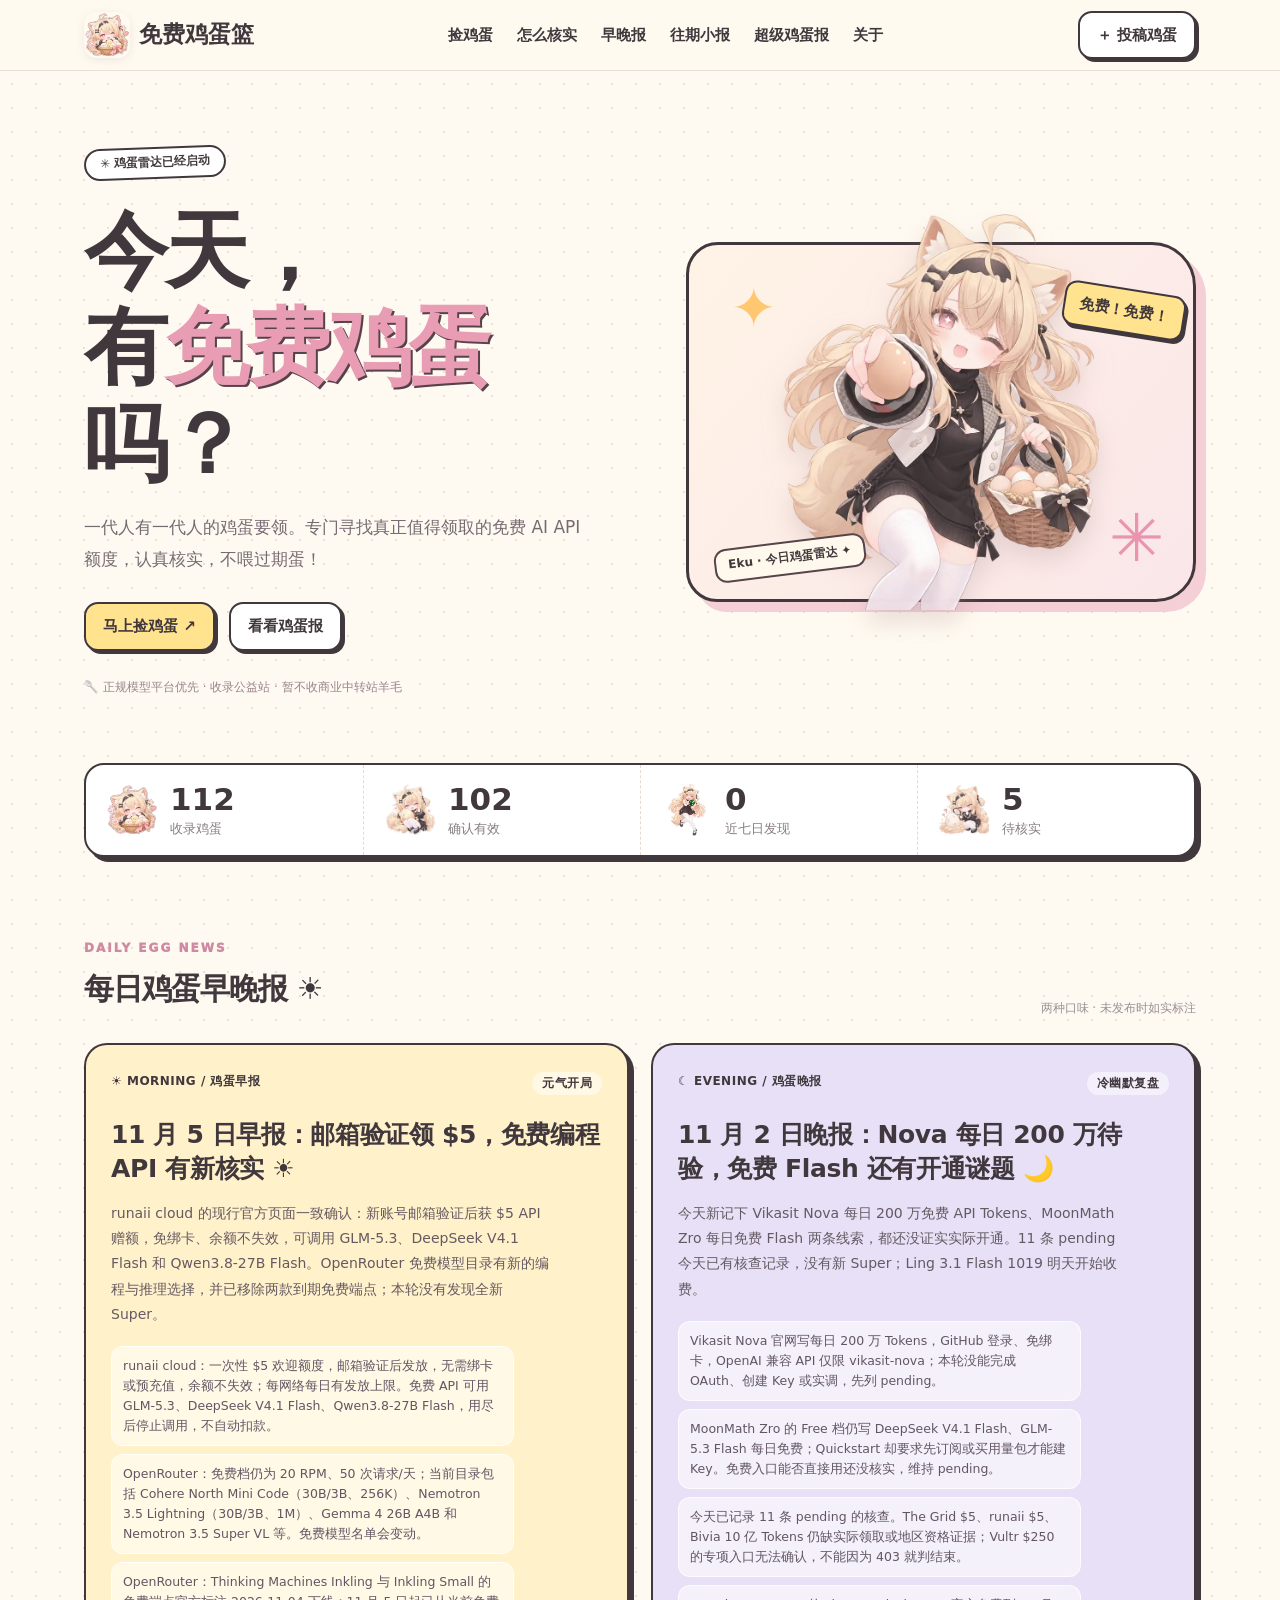
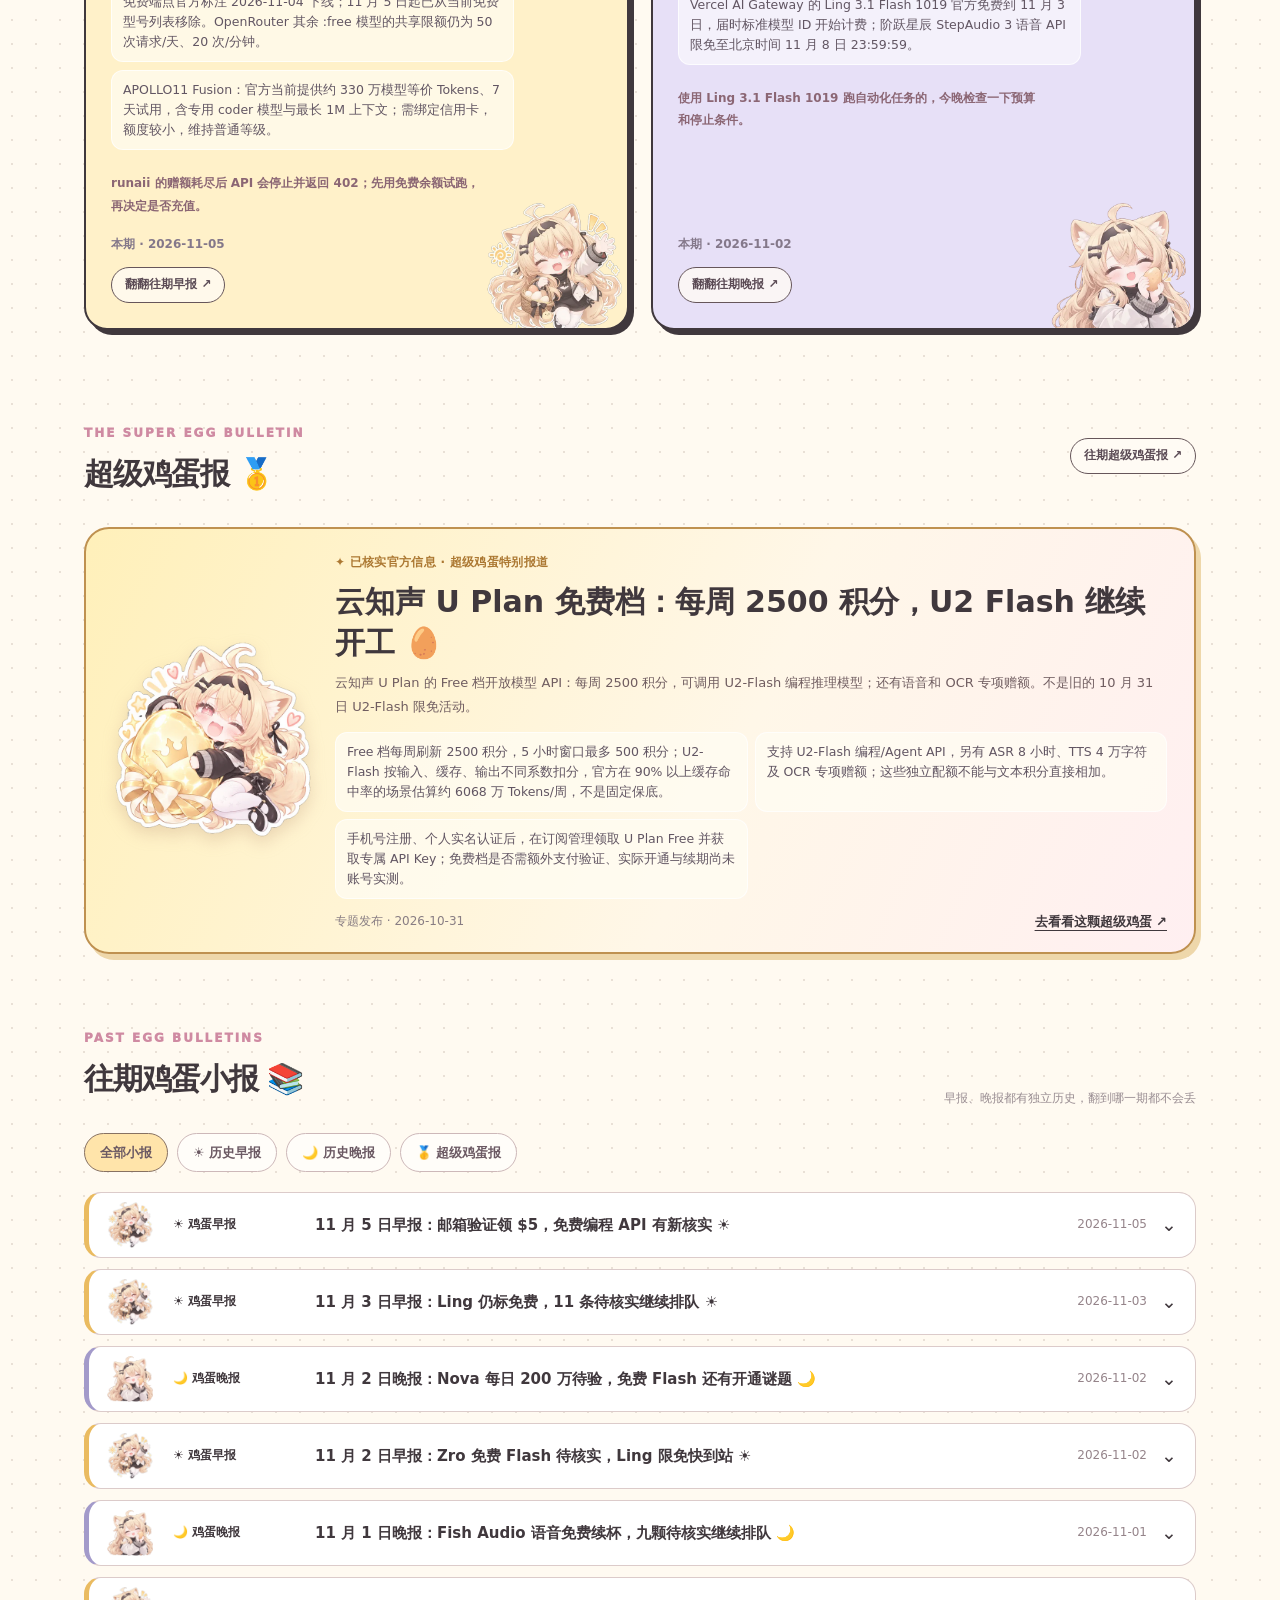
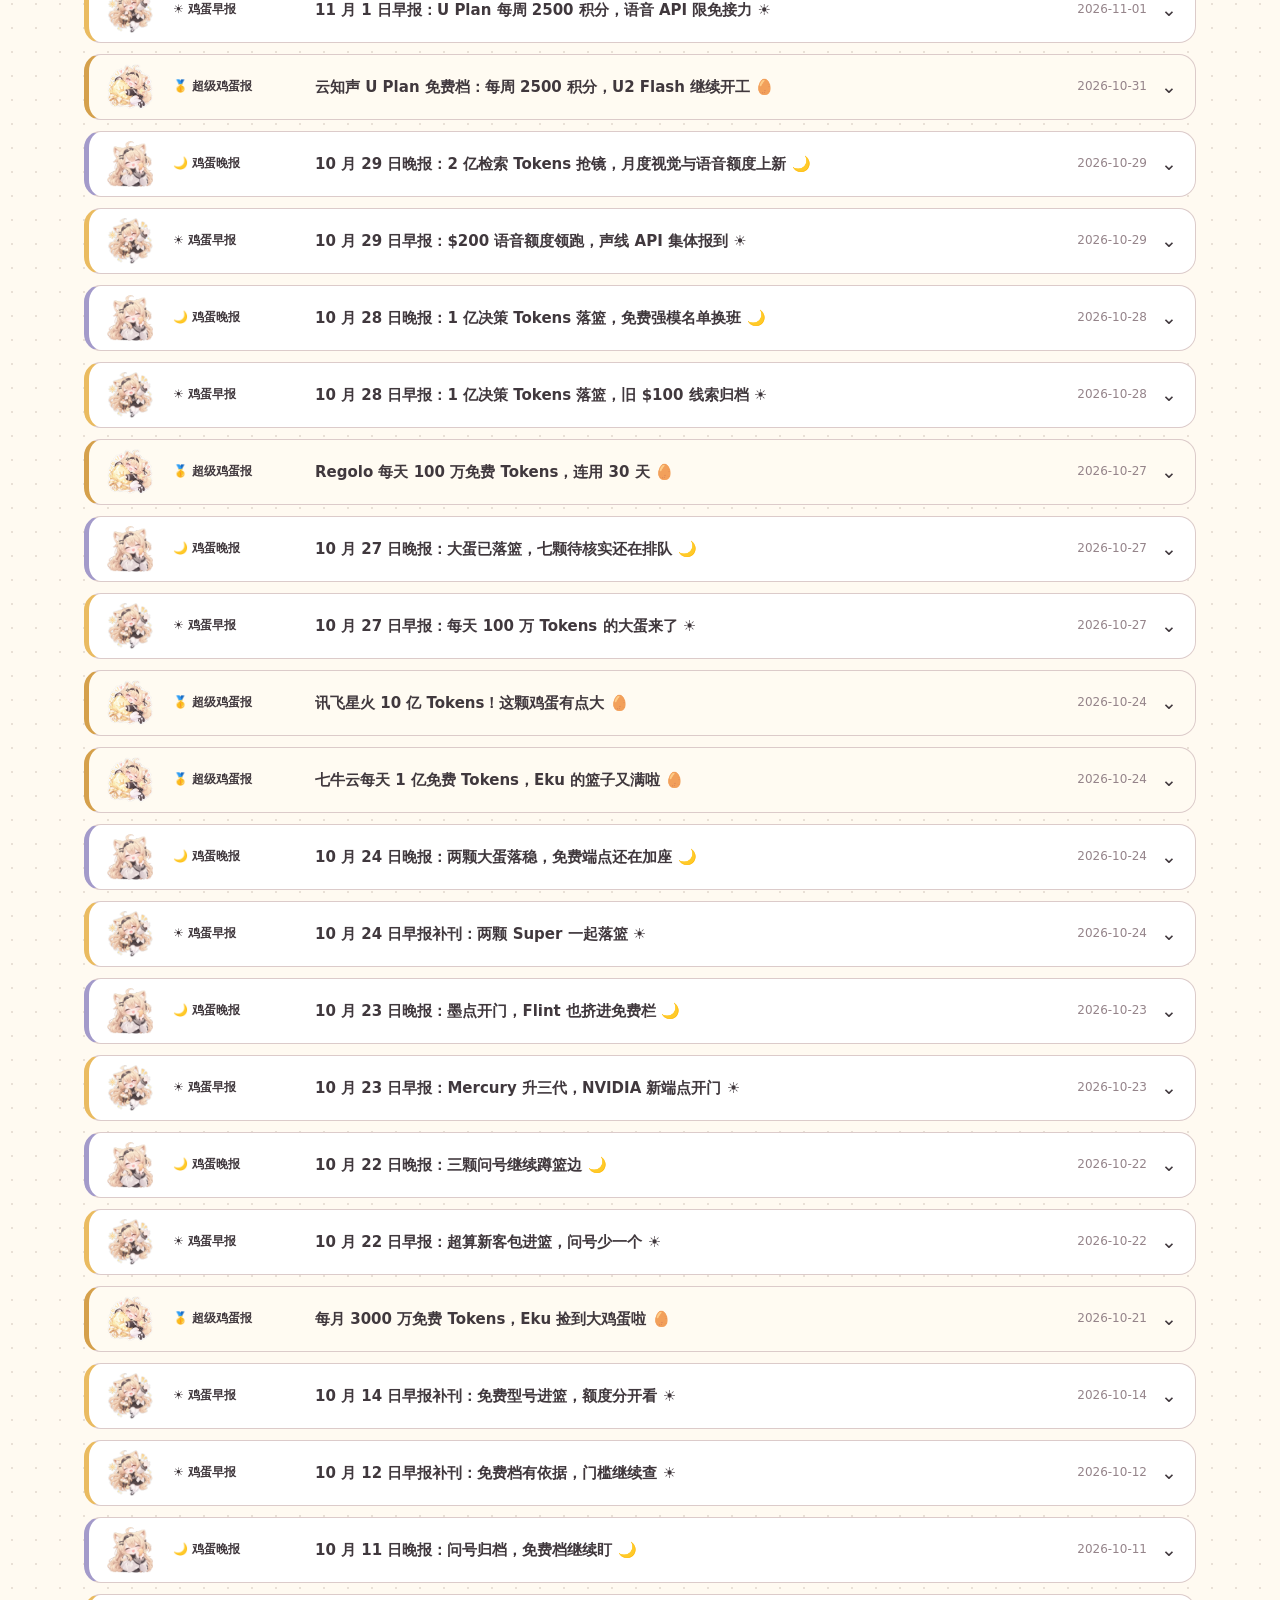
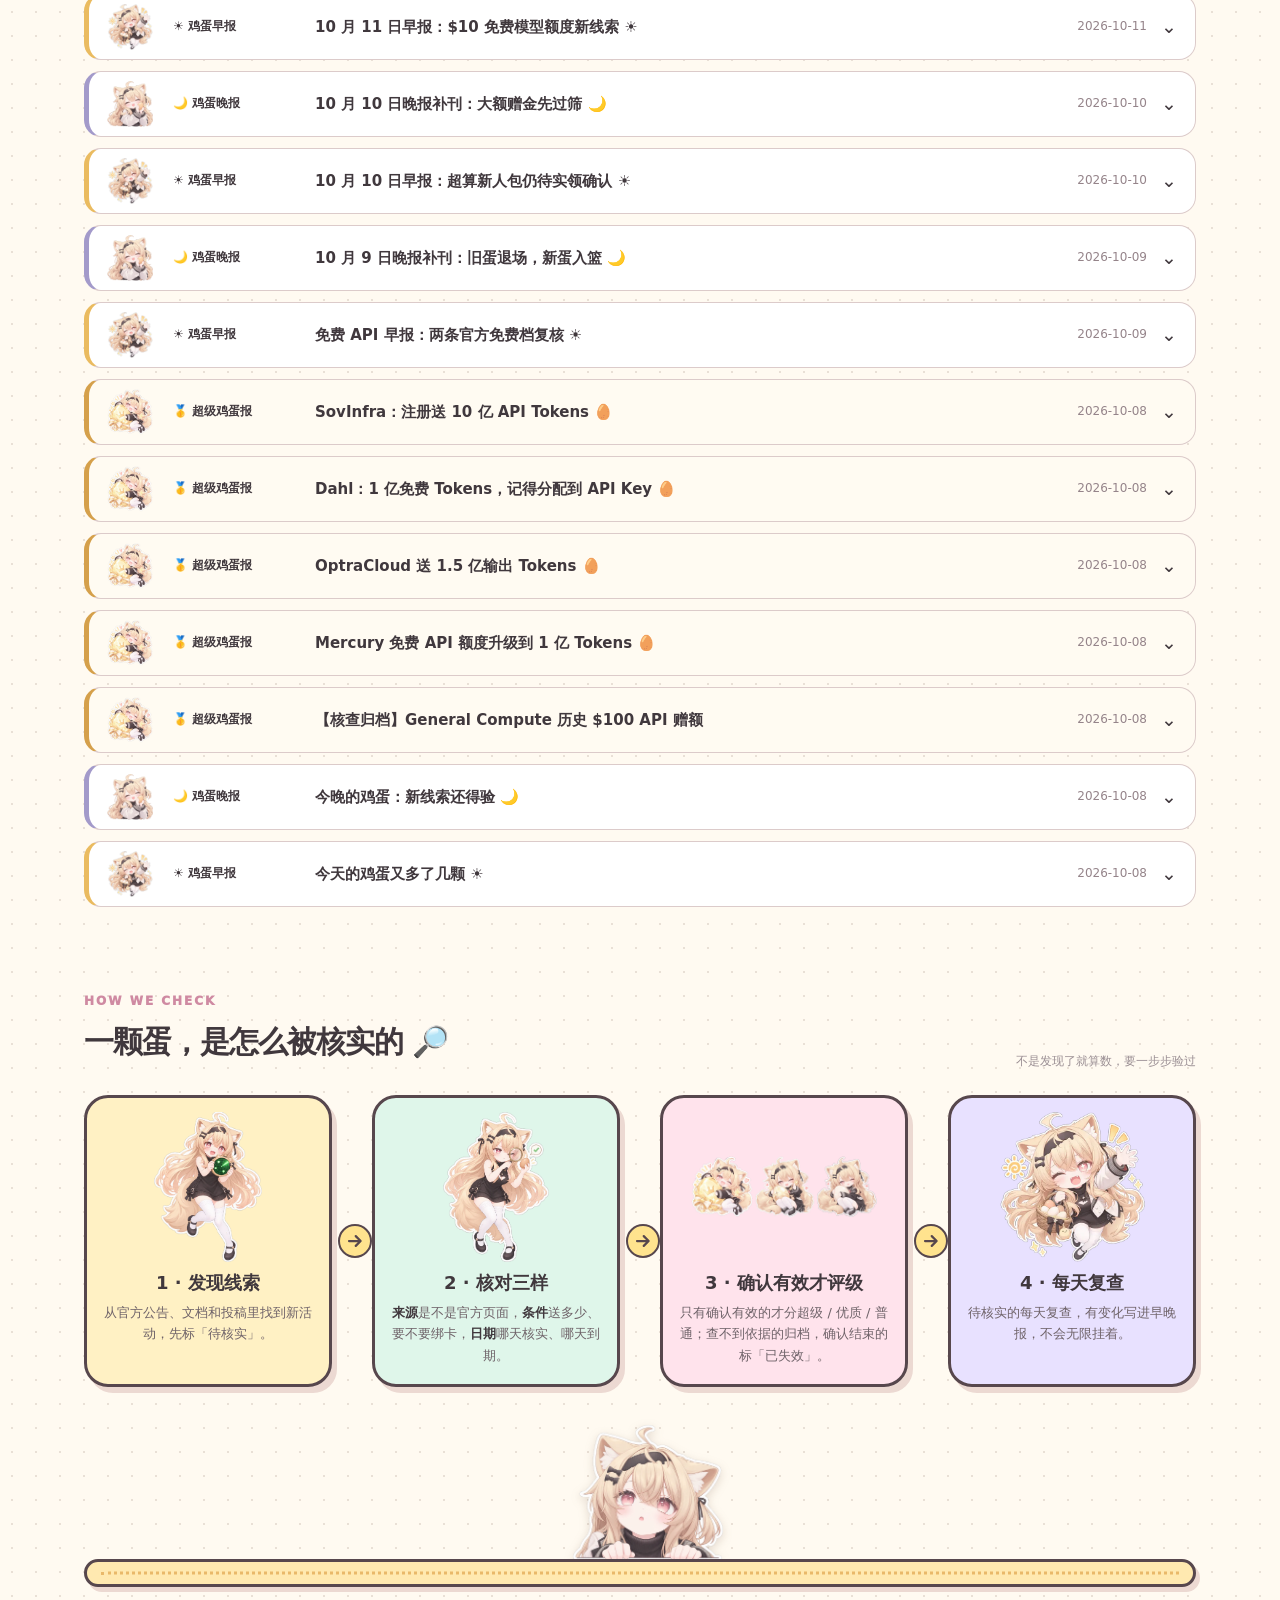
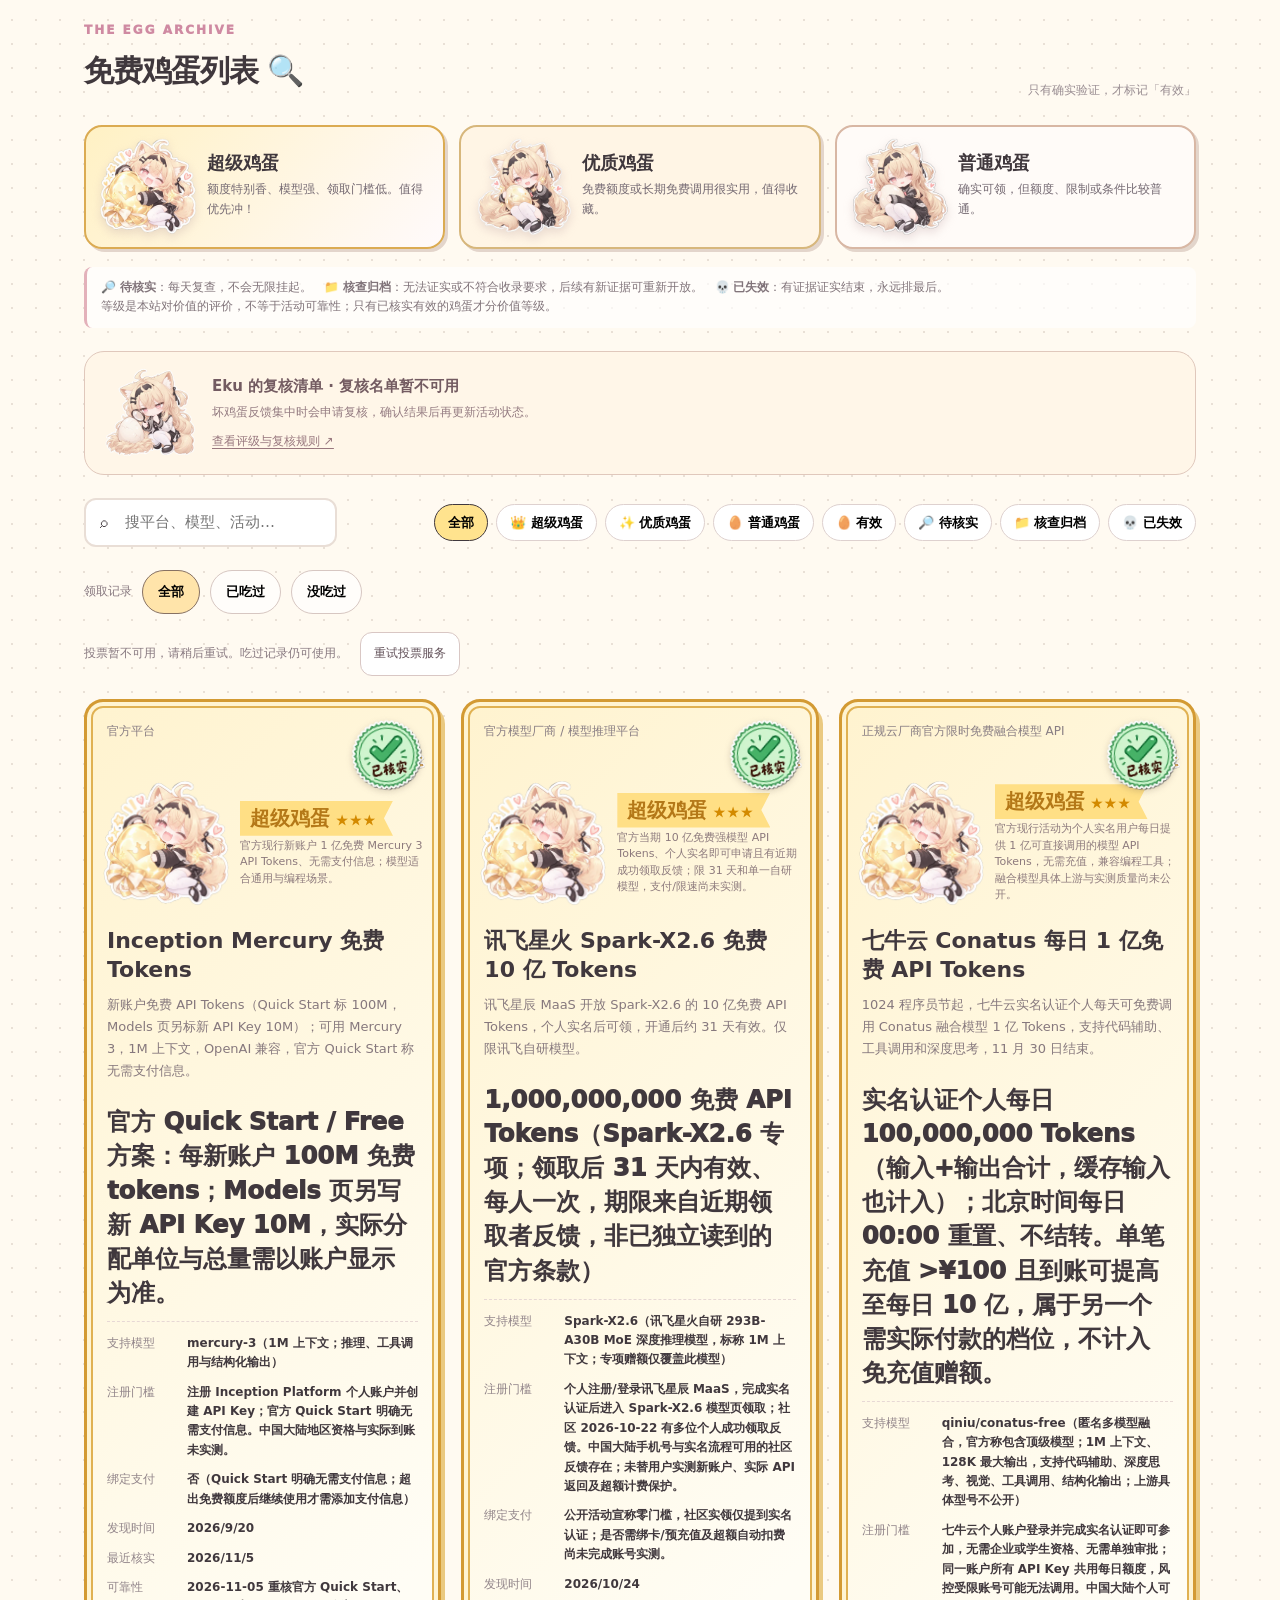
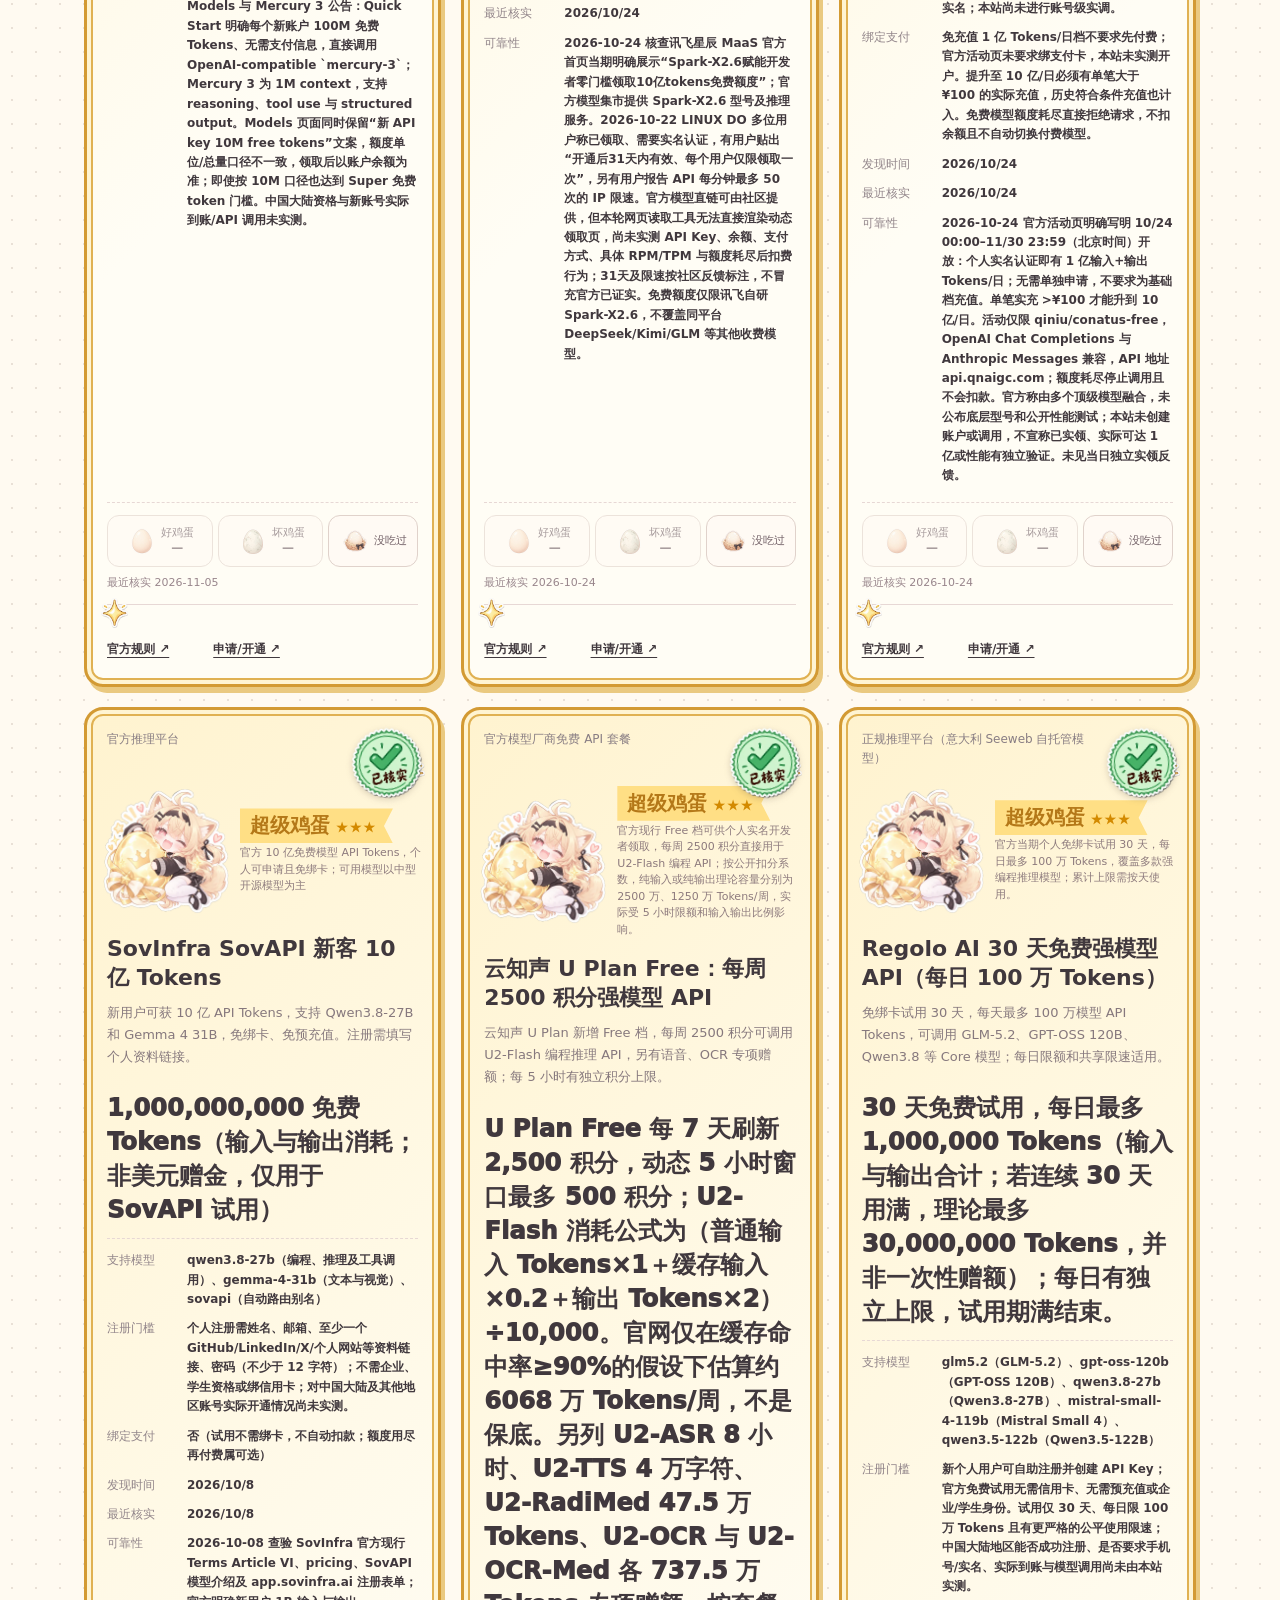
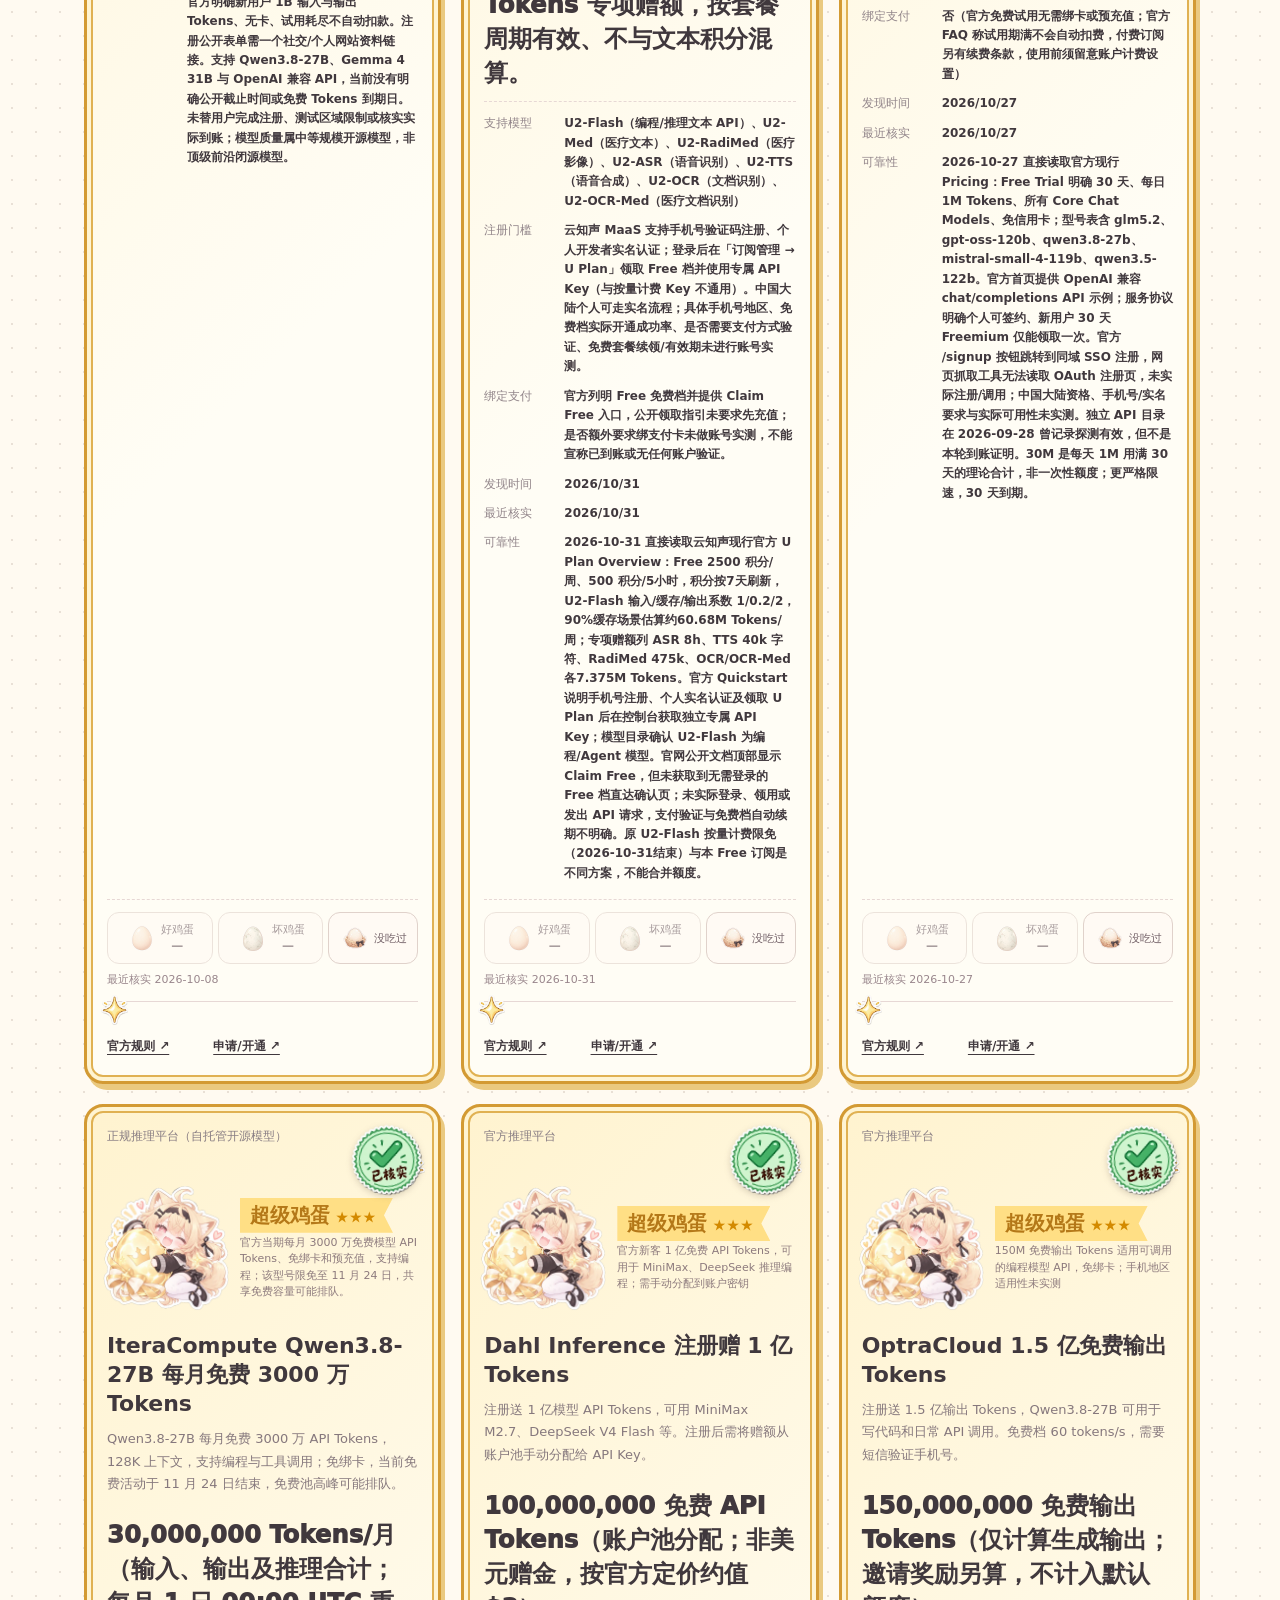
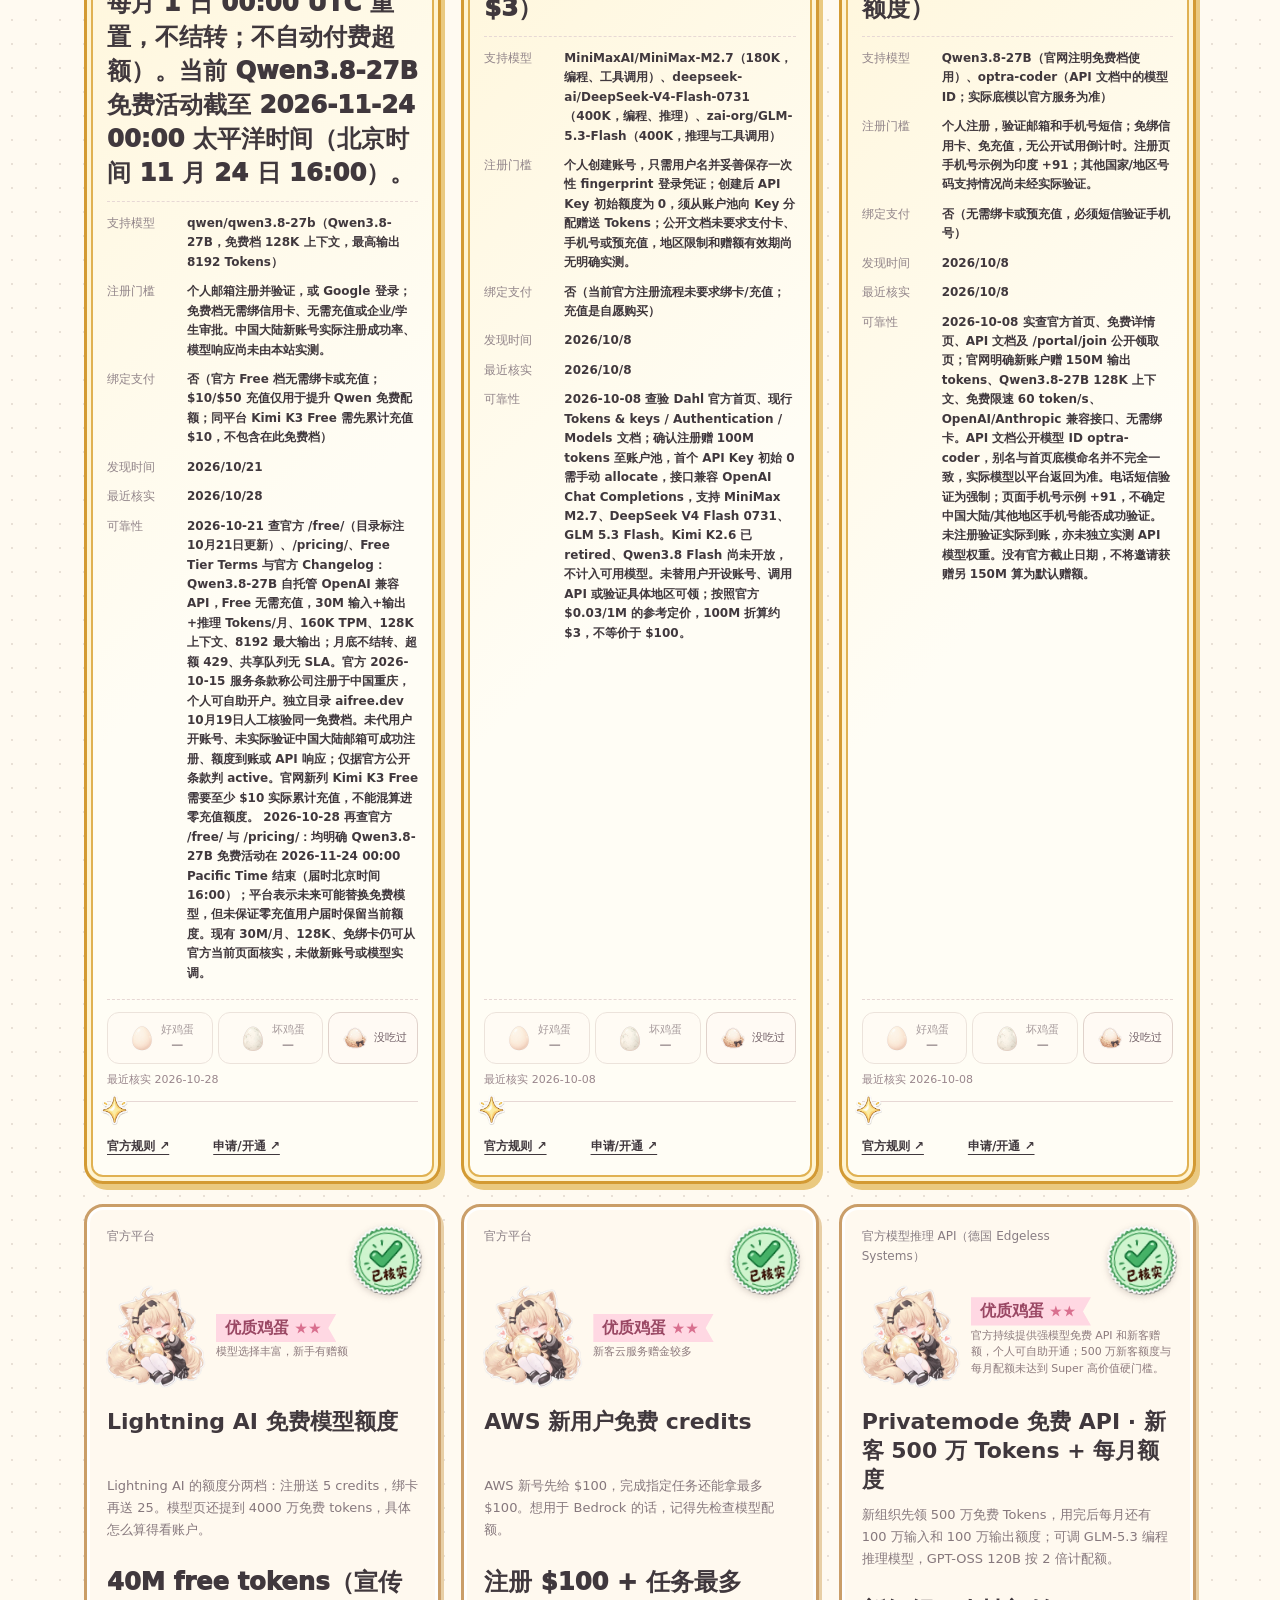
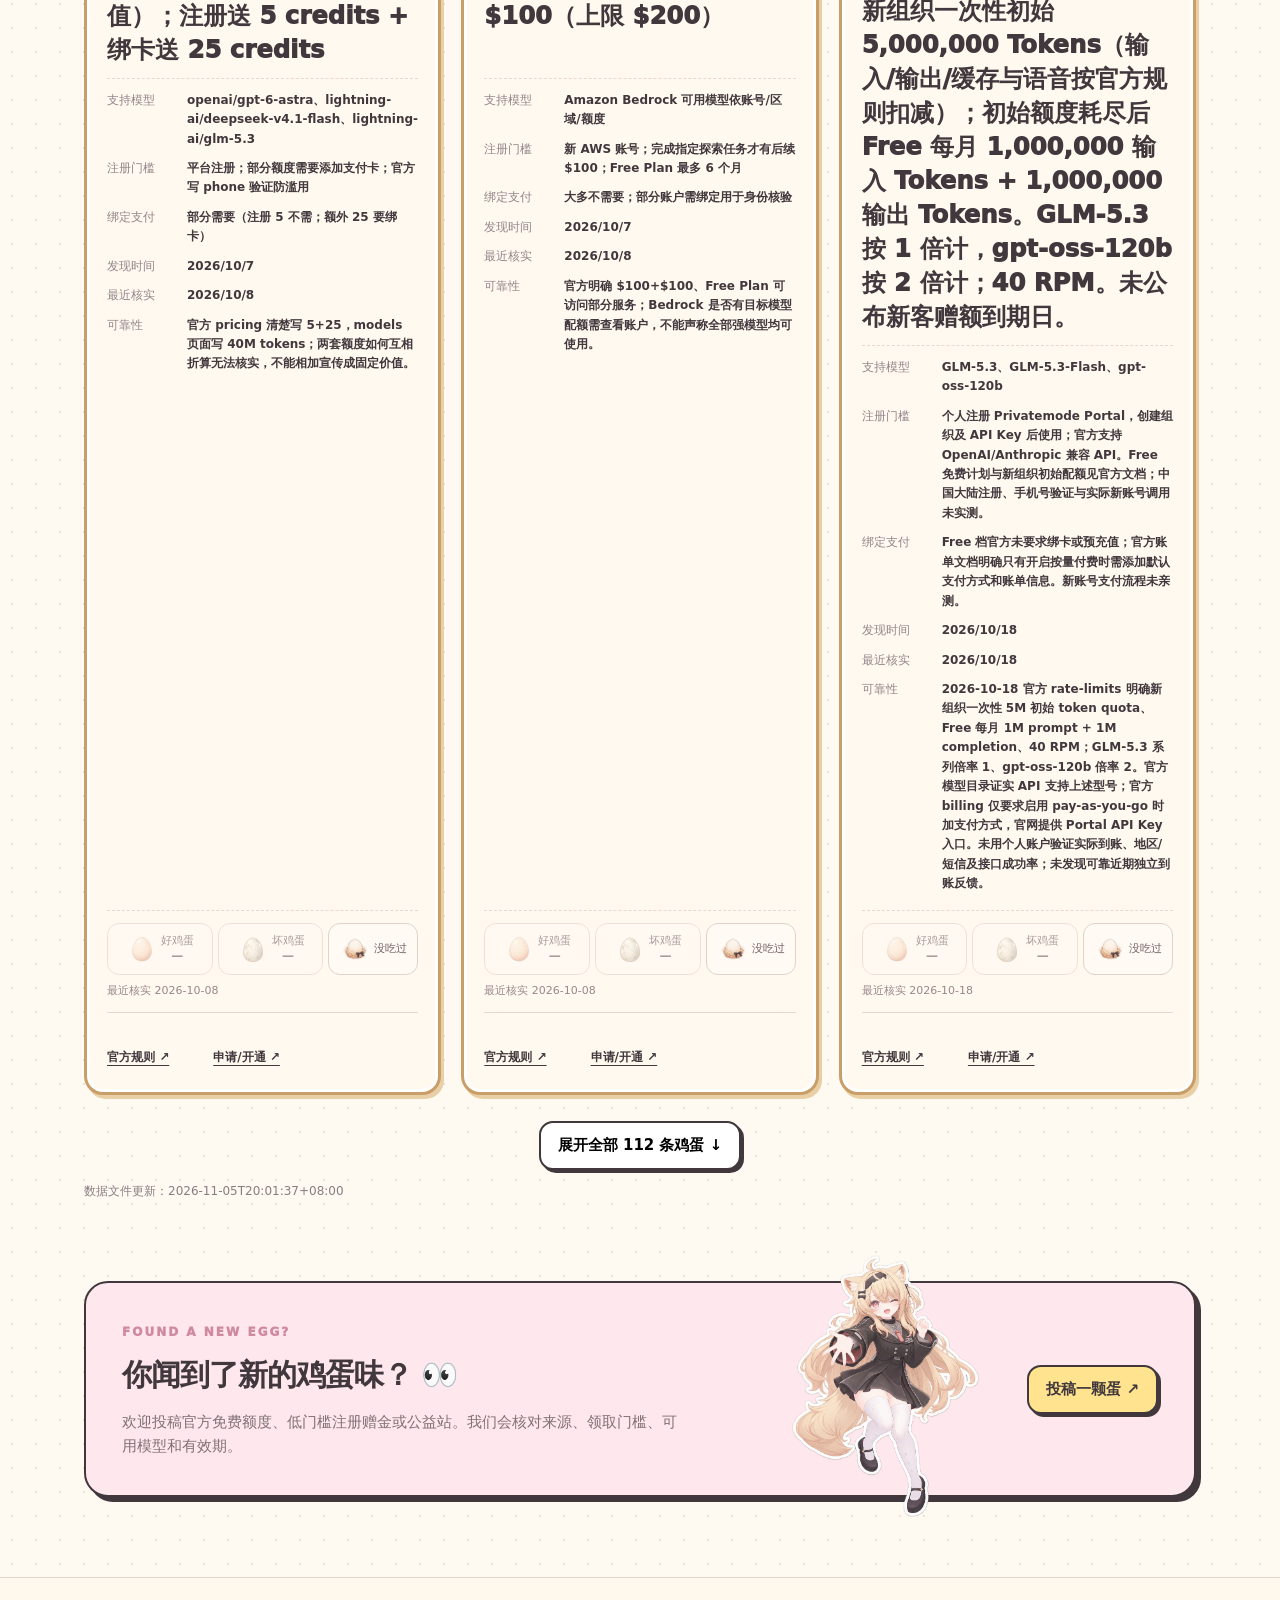
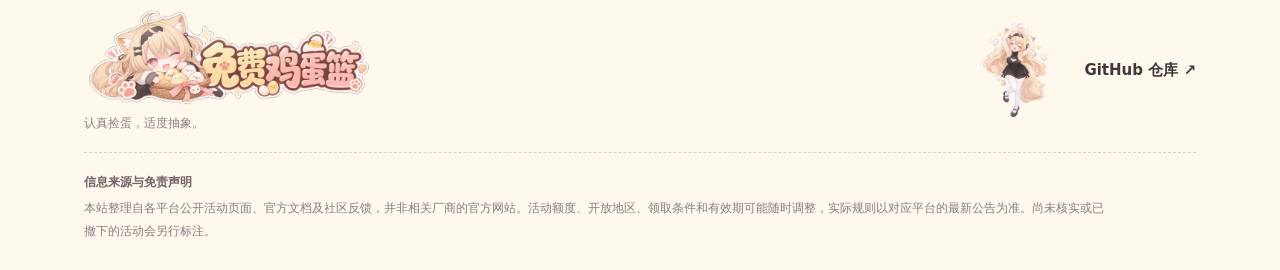
==== commit 3d3b9f00: "chore: prerender static egg list for SEO" ====
--- a/index.html
+++ b/index.html
@@ -162,7 +162,7 @@
 @media(max-width:900px){.submit{padding-bottom:170px}.submit>div:first-of-type{max-width:none}.submit-eku{right:8px;bottom:-14px;height:190px}.foot-eku{height:78px}}
 @media(max-width:560px){.stats>div{padding:12px 12px}.stats>div img{width:40px;height:40px}.stats b{font-size:24px}}
 </style><link rel="stylesheet" href="./assets/interactions.css"><link rel="stylesheet" href="./assets/deco.css"></head><body><header><div class="wrap"><a href="#" class="brand" aria-label="免费鸡蛋篮，返回首页"><img class="brand-mark" src="./assets/brand-mark.webp?v=3" width="46" height="46" alt="" decoding="async"><span>免费鸡蛋篮</span></a><nav><a href="#eggs">捡鸡蛋</a><a href="#verify">怎么核实</a><a href="#reports">早晚报</a><a href="#history">往期小报</a><a href="#super-news">超级鸡蛋报</a><a href="#about">关于</a></nav><a class="subbtn" href="./submit.html">＋ 投稿鸡蛋</a></div></header><div class="deco-layer" aria-hidden="true"><img class="l" src="./assets/deco/sparkle.webp" alt="" width="70" loading="lazy" style="top:8%;--o:20px;--r:-10deg;--dl:0s;width:70px"><img class="l" src="./assets/deco/egg.webp" alt="" width="88" loading="lazy" style="top:15%;--o:60px;--r:10deg;--dl:-1s;width:88px"><img class="l" src="./assets/deco/paw.webp" alt="" width="78" loading="lazy" style="top:26%;--o:30px;--r:-8deg;--dl:-2s;width:78px"><img class="l" src="./assets/deco/cloud.webp" alt="" width="120" loading="lazy" style="top:35%;--o:10px;--r:0deg;--dl:-3s;width:120px"><img class="l" src="./assets/deco/eku-hug-gold.webp" alt="" width="150" loading="lazy" style="top:46%;--o:0px;--r:-4deg;--dl:-4s;width:150px"><img class="l" src="./assets/deco/fried.webp" alt="" width="92" loading="lazy" style="top:60%;--o:44px;--r:8deg;--dl:0s;width:92px"><img class="l" src="./assets/deco/heart.webp" alt="" width="72" loading="lazy" style="top:71%;--o:20px;--r:-12deg;--dl:-1s;width:72px"><img class="l" src="./assets/deco/feather.webp" alt="" width="84" loading="lazy" style="top:82%;--o:50px;--r:14deg;--dl:-2s;width:84px"><img class="l" src="./assets/deco/star.webp" alt="" width="80" loading="lazy" style="top:92%;--o:24px;--r:6deg;--dl:-3s;width:80px"><img class="r" src="./assets/deco/star.webp" alt="" width="80" loading="lazy" style="top:11%;--o:24px;--r:8deg;--dl:-4s;width:80px"><img class="r" src="./assets/deco/basket.webp" alt="" width="104" loading="lazy" style="top:21%;--o:40px;--r:-6deg;--dl:0s;width:104px"><img class="r" src="./assets/deco/crack.webp" alt="" width="92" loading="lazy" style="top:43%;--o:28px;--r:8deg;--dl:-1s;width:92px"><img class="r" src="./assets/deco/sparkle-purple.webp" alt="" width="72" loading="lazy" style="top:54%;--o:60px;--r:-8deg;--dl:-2s;width:72px"><img class="r" src="./assets/deco/goldegg.webp" alt="" width="92" loading="lazy" style="top:65%;--o:20px;--r:6deg;--dl:-3s;width:92px"><img class="r" src="./assets/deco/chick.webp" alt="" width="96" loading="lazy" style="top:76%;--o:50px;--r:-6deg;--dl:-4s;width:96px"><img class="r" src="./assets/deco/heart.webp" alt="" width="70" loading="lazy" style="top:88%;--o:30px;--r:10deg;--dl:0s;width:70px"></div><main class="wrap"><section class="hero"><div><span class="tag">✳ 鸡蛋雷达已经启动</span><h1>今天，<br>有<span><em>免费鸡蛋</em></span>吗？</h1><p class="lead">一代人有一代人的鸡蛋要领。专门寻找真正值得领取的免费 AI API 额度，认真核实，不喂过期蛋！</p><div class="heroaction"><a href="#eggs" class="btn primary">马上捡鸡蛋 ↗</a><a href="#reports" class="btn">看看鸡蛋报</a></div><div class="hint">🥄 正规模型平台优先 · 收录公益站 · 暂不收商业中转站羊毛</div></div><div class="art eku-art"><div class="speech">免费！免费！</div><img class="eku-hero-img" src="./assets/eku-hero.webp" alt="Eku 向你递来免费鸡蛋" onerror="this.style.display='none'"><div class="mascot"><div class="eyes"><i></i><i></i></div><span class="mouth">ᴗ</span><div class="cheek left"></div><div class="cheek right"></div></div><span class="artlabel">Eku · 今日鸡蛋雷达 ✦</span></div></section><section class="stats"><div><img src="./assets/brand-mark.webp" alt="" width="52" height="52"><b id="count">—</b><span>收录鸡蛋</span></div><div><img src="./assets/grades/premium.webp" alt="" width="52" height="52"><b id="active">—</b><span>确认有效</span></div><div><img src="./assets/eku-radar.webp" alt="" width="52" height="52"><b id="week">—</b><span>近七日发现</span></div><div><img src="./assets/grades/pending.webp" alt="" width="52" height="52"><b id="pending">—</b><span>待核实</span></div></section><section id="reports" class="reports"><div class="head"><div><div class="kicker">DAILY EGG NEWS</div><h2>每日鸡蛋早晚报 ☀️</h2></div><span class="soft">两种口味 · 未发布时如实标注</span></div><div class="reportgrid"><article class="report morning"><div class="reporttop"><span>☀ MORNING / 鸡蛋早报</span><span>元气开局</span></div><img class="report-mascot" src="./assets/eku-morning.webp" alt="" onerror="this.style.display='none'"><h3 id="morningtitle">早安！今天有蛋捡吗？</h3><p id="morningcontent">正在搜寻免费鸡蛋…</p><ul class="report-highlights" id="morninghighlights"></ul><p class="report-tip" id="morningtip"></p><time id="morningdate"></time><a class="read-past" href="#history" data-history-open="morning">翻翻往期早报 ↗</a></article><article class="report evening"><div class="reporttop"><span>☾ EVENING / 鸡蛋晚报</span><span>冷幽默复盘</span></div><img class="report-mascot night-mascot" src="./assets/eku-happy.webp" alt="" onerror="this.style.display='none'"><h3 id="eveningtitle">今天的蛋，抢到没？</h3><p id="eveningcontent">正在结算今日战绩…</p><ul class="report-highlights" id="eveninghighlights"></ul><p class="report-tip" id="eveningtip"></p><time id="eveningdate"></time><a class="read-past" href="#history" data-history-open="evening">翻翻往期晚报 ↗</a></article></div></section><section id="super-news" class="super-news"><div class="head"><div><div class="kicker">THE SUPER EGG BULLETIN</div><h2>超级鸡蛋报 🥇</h2></div><a class="read-past" href="#history" data-history-open="super">往期超级鸡蛋报 ↗</a></div><article class="super-story"><img src="./assets/grades/super.webp" alt="Eku 抱着超级鸡蛋" loading="lazy"><div class="super-story-copy"><span class="super-mini">✦ 已核实官方信息 · 超级鸡蛋特别报道</span><h3 id="supertitle">超级鸡蛋快讯整理中…</h3><p id="supercontent">看见大额免费额度，先核实，再激动！</p><ul id="superhighlights" class="report-highlights"></ul><p id="supertip" class="report-tip"></p><div class="super-actions"><span id="superdate" class="small"></span><a id="superclaim" target="_blank" rel="noopener noreferrer" hidden>去看看这颗超级鸡蛋 ↗</a></div></div></article></section>
-<section id="history" class="news-archive"><div class="head"><div><div class="kicker">PAST EGG BULLETINS</div><h2>往期鸡蛋小报 📚</h2></div><span class="soft">早报、晚报都有独立历史，翻到哪一期都不会丢</span></div><div class="archive-filters" role="group" aria-label="按小报类型筛选"><button class="active" data-archive-filter="all" aria-pressed="true">全部小报</button><button data-archive-filter="morning" aria-pressed="false">☀️ 历史早报</button><button data-archive-filter="evening" aria-pressed="false">🌙 历史晚报</button><button data-archive-filter="super" aria-pressed="false">🥇 超级鸡蛋报</button></div><div class="archive-list" id="archivelist" aria-live="polite"><p class="soft">正在翻阅历史小报…</p></div></section><section id="verify" class="verify"><div class="head"><div><div class="kicker">HOW WE CHECK</div><h2>一颗蛋，是怎么被核实的 🔎</h2></div><span class="soft">不是发现了就算数，要一步步验过</span></div><ol class="flow"><li><img src="./assets/eku-radar.webp" alt="Eku 举着雷达搜寻线索" loading="lazy"><b>1 · 发现线索</b><p>从官方公告、文档和投稿里找到新活动，先标「待核实」。</p></li><li><img src="./assets/eku-check.webp" alt="Eku 拿着放大镜核对" loading="lazy"><b>2 · 核对三样</b><p><em>来源</em>是不是官方页面，<em>条件</em>送多少、要不要绑卡，<em>日期</em>哪天核实、哪天到期。</p></li><li><div class="flow-grades"><img src="./assets/grades/super.webp" alt="超级鸡蛋" loading="lazy"><img src="./assets/grades/premium.webp" alt="优质鸡蛋" loading="lazy"><img src="./assets/grades/normal.webp" alt="普通鸡蛋" loading="lazy"></div><b>3 · 确认有效才评级</b><p>只有确认有效的才分超级 / 优质 / 普通；查不到依据的归档，确认结束的标「已失效」。</p></li><li><img src="./assets/eku-morning.webp" alt="Eku 迎接早晨" loading="lazy"><b>4 · 每天复查</b><p>待核实的每天复查，有变化写进早晚报，不会无限挂着。</p></li></ol></section><div class="ledge" aria-hidden="true"><img src="./assets/deco/eku-peek-bottom.webp" alt="" loading="lazy"><div class="ledge-bar"></div></div><section id="eggs" class="listing"><div class="head"><div><div class="kicker">THE EGG ARCHIVE</div><h2>免费鸡蛋列表 🔍</h2></div><span class="soft">只有确实验证，才标记「有效」</span></div><div class="grade-guide" aria-label="鸡蛋价值等级说明"><div class="grade-explain super"><img src="./assets/grades/super.webp" alt="超级鸡蛋 Eku 图标" loading="lazy"><div><strong>超级鸡蛋</strong><p>额度特别香、模型强、领取门槛低。值得优先冲！</p></div></div><div class="grade-explain premium"><img src="./assets/grades/premium.webp" alt="优质鸡蛋 Eku 图标" loading="lazy"><div><strong>优质鸡蛋</strong><p>免费额度或长期免费调用很实用，值得收藏。</p></div></div><div class="grade-explain normal"><img src="./assets/grades/normal.webp" alt="普通鸡蛋 Eku 图标" loading="lazy"><div><strong>普通鸡蛋</strong><p>确实可领，但额度、限制或条件比较普通。</p></div></div></div><p class="status-explain">🔎 <b>待核实</b>：每天复查，不会无限挂起。　📁 <b>核查归档</b>：无法证实或不符合收录要求，后续有新证据可重新开放。　💀 <b>已失效</b>：有证据证实结束，永远排最后。<br>等级是本站对价值的评价，不等于活动可靠性；只有已核实有效的鸡蛋才分价值等级。</p><div class="review-module" aria-labelledby="review-title"><img src="./assets/interactions/eku-review.webp" alt="Eku 正在复核鸡蛋" width="90" height="90" loading="lazy"><div><strong id="review-title">Eku 的复核清单 · <span id="review-count">正在查询…</span></strong><p>坏鸡蛋反馈集中时会申请复核，确认结果后再更新活动状态。</p><ul id="review-list"></ul><a href="https://github.com/if-u-can/free-ai-credits/blob/main/docs/EGG_GRADING.md" target="_blank" rel="noopener noreferrer">查看评级与复核规则 ↗</a></div></div><div class="filters"><label class="search">⌕　<input id="search" placeholder="搜平台、模型、活动…"></label><div class="chips"><button class="active" data-filter="all">全部</button><button data-filter="super">👑 超级鸡蛋</button><button data-filter="premium">✨ 优质鸡蛋</button><button data-filter="normal">🥚 普通鸡蛋</button><button data-filter="active">🥚 有效</button><button data-filter="pending">🔎 待核实</button><button data-filter="reviewarchive">📁 核查归档</button><button data-filter="expired">💀 已失效</button></div></div><div class="eaten-filters" role="group" aria-label="按吃过记录筛选"><span>领取记录</span><button type="button" class="active" data-eaten-filter="all" aria-pressed="true">全部</button><button type="button" data-eaten-filter="eaten" aria-pressed="false">已吃过</button><button type="button" data-eaten-filter="uneaten" aria-pressed="false">没吃过</button></div><div id="interaction-service" class="interaction-service"><p class="interaction-service-message" role="status" aria-live="polite">正在检查投票服务…</p><button type="button" data-interaction-retry hidden>重试投票服务</button><p class="interaction-storage-message" role="status" aria-live="polite"></p></div><div class="cards" id="cards"><!--SEO:START--><article class="seo-egg"><h3>Dahl Inference 注册赠 1 亿 Tokens（超级鸡蛋）</h3><p>100,000,000 免费 API Tokens（账户池分配；非美元赠金，按官方定价约值 $3）。注册送 1 亿模型 API Tokens，可用 MiniMax M2.7、DeepSeek V4 Flash 等。注册后需将赠额从账户池手动分配给 API Key。</p><p>领取条件：个人创建账号，只需用户名并妥善保存一次性 fingerprint 登录凭证；创建后 API Key 初始额度为 0，须从账户池向 Key 分配赠送 Tokens；公开文档未要求支付卡、手机号或预充值，地区限制和赠额有效期尚无明确实测。｜是否绑卡：否（当前官方注册流程未要求绑卡/充值；充值是自愿购买）｜最近核实：2026-10-08 <a href="https://inference.dahl.global/account" rel="noopener noreferrer" target="_blank">官方来源</a></p></article><article class="seo-egg"><h3>Inception Mercury 免费 Tokens（超级鸡蛋）</h3><p>官方 Quick Start / Free 方案：每新账户 100M 免费 tokens；Models 页另写新 API Key 10M，实际分配单位与总量需以账户显示为准。。新账户免费 API Tokens（Quick Start 标 100M，Models 页另标新 API Key 10M）；可用 Mercury 3，1M 上下文，OpenAI 兼容，官方 Quick Start 称无需支付信息。</p><p>领取条件：注册 Inception Platform 个人账户并创建 API Key；官方 Quick Start 明确无需支付信息。中国大陆地区资格与实际到账未实测。｜是否绑卡：否（Quick Start 明确无需支付信息；超出免费额度后继续使用才需添加支付信息）｜最近核实：2026-11-05 <a href="https://platform.inceptionlabs.ai/" rel="noopener noreferrer" target="_blank">官方来源</a></p></article><article class="seo-egg"><h3>IteraCompute Qwen3.8-27B 每月免费 3000 万 Tokens（超级鸡蛋）</h3><p>30,000,000 Tokens/月（输入、输出及推理合计；每月 1 日 00:00 UTC 重置，不结转；不自动付费超额）。当前 Qwen3.8-27B 免费活动截至 2026-11-24 00:00 太平洋时间（北京时间 11 月 24 日 16:00）。。Qwen3.8-27B 每月免费 3000 万 API Tokens，128K 上下文，支持编程与工具调用；免绑卡，当前免费活动于 11 月 24 日结束，免费池高峰可能排队。</p><p>领取条件：个人邮箱注册并验证，或 Google 登录；免费档无需绑信用卡、无需充值或企业/学生审批。中国大陆新账号实际注册成功率、模型响应尚未由本站实测。｜是否绑卡：否（官方 Free 档无需绑卡或充值；$10/$50 充值仅用于提升 Qwen 免费配额；同平台 Kimi K3 Free 需先累计充值 $10，不包含在此免费档）｜最近核实：2026-10-28 <a href="https://platform.iteracompute.com/" rel="noopener noreferrer" target="_blank">官方来源</a></p></article><article class="seo-egg"><h3>OptraCloud 1.5 亿免费输出 Tokens（超级鸡蛋）</h3><p>150,000,000 免费输出 Tokens（仅计算生成输出；邀请奖励另算，不计入默认额度）。注册送 1.5 亿输出 Tokens，Qwen3.8-27B 可用于写代码和日常 API 调用。免费档 60 tokens/s，需要短信验证手机号。</p><p>领取条件：个人注册，验证邮箱和手机号短信；免绑信用卡、免充值，无公开试用倒计时。注册页手机号示例为印度 +91；其他国家/地区号码支持情况尚未经实际验证。｜是否绑卡：否（无需绑卡或预充值，必须短信验证手机号）｜最近核实：2026-10-08 <a href="https://optracloud.com/portal/join" rel="noopener noreferrer" target="_blank">官方来源</a></p></article><article class="seo-egg"><h3>Regolo AI 30 天免费强模型 API（每日 100 万 Tokens）（超级鸡蛋）</h3><p>30 天免费试用，每日最多 1,000,000 Tokens（输入与输出合计；若连续 30 天用满，理论最多 30,000,000 Tokens，并非一次性赠额）；每日有独立上限，试用期满结束。。免绑卡试用 30 天，每天最多 100 万模型 API Tokens，可调用 GLM-5.2、GPT-OSS 120B、Qwen3.8 等 Core 模型；每日限额和共享限速适用。</p><p>领取条件：新个人用户可自助注册并创建 API Key；官方免费试用无需信用卡、无需预充值或企业/学生身份。试用仅 30 天、每日限 100 万 Tokens 且有更严格的公平使用限速；中国大陆地区能否成功注册、是否要求手机号/实名、实际到账与模型调用尚未由本站实测。｜是否绑卡：否（官方免费试用无需绑卡或预充值；官方 FAQ 称试用期满不会自动扣费，付费订阅另有续费条款，使用前须留意账户计费设置）｜最近核实：2026-10-27 <a href="https://regolo.ai/signup" rel="noopener noreferrer" target="_blank">官方来源</a></p></article><article class="seo-egg"><h3>SovInfra SovAPI 新客 10 亿 Tokens（超级鸡蛋）</h3><p>1,000,000,000 免费 Tokens（输入与输出消耗；非美元赠金，仅用于 SovAPI 试用）。新用户可获 10 亿 API Tokens，支持 Qwen3.8-27B 和 Gemma 4 31B，免绑卡、免预充值。注册需填写个人资料链接。</p><p>领取条件：个人注册需姓名、邮箱、至少一个 GitHub/LinkedIn/X/个人网站等资料链接、密码（不少于 12 字符）；不需企业、学生资格或绑信用卡；对中国大陆及其他地区账号实际开通情况尚未实测。｜是否绑卡：否（试用不需绑卡，不自动扣款；额度用尽再付费属可选）｜最近核实：2026-10-08 <a href="https://app.sovinfra.ai/" rel="noopener noreferrer" target="_blank">官方来源</a></p></article><article class="seo-egg"><h3>七牛云 Conatus 每日 1 亿免费 API Tokens（超级鸡蛋）</h3><p>实名认证个人每日 100,000,000 Tokens（输入+输出合计，缓存输入也计入）；北京时间每日 00:00 重置、不结转。单笔充值 &gt;¥100 且到账可提高至每日 10 亿，属于另一个需实际付款的档位，不计入免充值赠额。。1024 程序员节起，七牛云实名认证个人每天可免费调用 Conatus 融合模型 1 亿 Tokens，支持代码辅助、工具调用和深度思考，11 月 30 日结束。</p><p>领取条件：七牛云个人账户登录并完成实名认证即可参加，无需企业或学生资格、无需单独审批；同一账户所有 API Key 共用每日额度，风控受限账号可能无法调用。中国大陆个人可实名；本站尚未进行账号级实调。｜是否绑卡：免充值 1 亿 Tokens/日档不要求先付费；官方活动页未要求绑支付卡，本站未实测开户。提升至 10 亿/日必须有单笔大于 ¥100 的实际充值，历史符合条件充值也计入。免费模型额度耗尽直接拒绝请求，不扣余额且不自动切换付费模型。｜最近核实：2026-10-24 <a href="https://www.qiniu.com/ai/model/qiniu/conatus-free" rel="noopener noreferrer" target="_blank">官方来源</a></p></article><article class="seo-egg"><h3>云知声 U Plan Free：每周 2500 积分强模型 API（超级鸡蛋）</h3><p>U Plan Free 每 7 天刷新 2,500 积分，动态 5 小时窗口最多 500 积分；U2-Flash 消耗公式为（普通输入 Tokens×1＋缓存输入×0.2＋输出 Tokens×2）÷10,000。官网仅在缓存命中率≥90%的假设下估算约 6068 万 Tokens/周，不是保底。另列 U2-ASR 8 小时、U2-TTS 4 万字符、U2-RadiMed 47.5 万 Tokens、U2-OCR 与 U2-OCR-Med 各 737.5 万 Tokens 专项赠额，按套餐周期有效、不与文本积分混算。。云知声 U Plan 新增 Free 档，每周 2500 积分可调用 U2-Flash 编程推理 API，另有语音、OCR 专项赠额；每 5 小时有独立积分上限。</p><p>领取条件：云知声 MaaS 支持手机号验证码注册、个人开发者实名认证；登录后在「订阅管理 → U Plan」领取 Free 档并使用专属 API Key（与按量计费 Key 不通用）。中国大陆个人可走实名流程；具体手机号地区、免费档实际开通成功率、是否需要支付方式验证、免费套餐续领/有效期未进行账号实测。｜是否绑卡：官方列明 Free 免费档并提供 Claim Free 入口，公开领取指引未要求先充值；是否额外要求绑支付卡未做账号实测，不能宣称已到账或无任何账户验证。｜最近核实：2026-10-31 <a href="https://maas.unisound.com/" rel="noopener noreferrer" target="_blank">官方来源</a></p></article><article class="seo-egg"><h3>讯飞星火 Spark-X2.6 免费 10 亿 Tokens（超级鸡蛋）</h3><p>1,000,000,000 免费 API Tokens（Spark-X2.6 专项；领取后 31 天内有效、每人一次，期限来自近期领取者反馈，非已独立读到的官方条款）。讯飞星辰 MaaS 开放 Spark-X2.6 的 10 亿免费 API Tokens，个人实名后可领，开通后约 31 天有效。仅限讯飞自研模型。</p><p>领取条件：个人注册/登录讯飞星辰 MaaS，完成实名认证后进入 Spark-X2.6 模型页领取；社区 2026-10-22 有多位个人成功领取反馈。中国大陆手机号与实名流程可用的社区反馈存在；未替用户实测新账户、实际 API 返回及超额计费保护。｜是否绑卡：公开活动宣称零门槛，社区实领仅提到实名认证；是否需绑卡/预充值及超额自动扣费尚未完成账号实测。｜最近核实：2026-10-24 <a href="https://maas.xfyun.cn/modelSquare/base/2628905721051136" rel="noopener noreferrer" target="_blank">官方来源</a></p></article><article class="seo-egg"><h3>AMD Radeon Cloud Token Factory 免费共享模型 API（优质鸡蛋）</h3><p>Public Free Model APIs 共享端点免费、不消耗 GPU credits；按账号设每日使用上限并在北京时间 00:00 重置，官方用量文档的 $10/天只是示例，不代表所有账号均有该额度；无统一公开可保证的免费 token 总量。。中国区 Token Factory 提供常驻免费的共享模型 API，支持 OpenAI 与 Anthropic Messages 协议，可调用 DeepSeek、Qwen、GLM、MiMo 等模型测试编程与推理；账号有每日用量上限，官方不允许生产负载。</p><p>领取条件：个人可注册 AMD AI 开发者计划中国区账号，通过中国手机号或邮箱验证码登录（亦支持魔搭/CSDN/GitHub）；登录 Token Factory 后创建 API Key。共享模型不需要 GPU 实例审批，实际可用模型以 GET /v1/models 为准；未亲自注册或调用。｜是否绑卡：官方明确共享模型 API 完全免费、不消耗 GPU credits；未见需绑定信用卡或预充值的领取条件。未实测新账户支付设置。｜最近核实：2026-11-05 <a href="https://developer.amd.com.cn/radeon/tokenfactory" rel="noopener noreferrer" target="_blank">官方来源</a></p></article><article class="seo-egg"><h3>AMD 开发者计划 $50 Fireworks AI 模型 API 赠金（优质鸡蛋）</h3><p>$50 Fireworks AI 模型推理 API credits；兑换码须在发放后 90 天内使用，AMD 条款称成功兑换后额度可保留至用尽（Fireworks 合作页另概括为 90 天有效）。AMD 免费开发者计划可申请 $50 Fireworks 模型 API 赠金，适合调用 Kimi、DeepSeek、MiniMax 等强模型；申请需经约 2 个工作日资格审核。</p><p>领取条件：个人独立开发者可免费加入 AMD AI Developer Program，登录 Member Perks 填写 Cloud Credit 表单并选择 Fireworks AI，AMD 官方称约 2 个工作日审核资格，获批后邮件发送兑换码。无学生/企业身份硬性要求；中国大陆个人申请通过率、地区限制和实际发码尚未测试。｜是否绑卡：官方合作页称无需预付费用；Fireworks 2026-07 起自助账户采用预付余额扣费，赠金兑换是否需绑卡未明确；自动充值若开启可能扣款，需核查账户设置。｜最近核实：2026-10-15 <a href="https://developer.amd.com/member-perks/" rel="noopener noreferrer" target="_blank">官方来源</a></p></article><article class="seo-egg"><h3>AWS 新用户免费 credits（优质鸡蛋）</h3><p>注册 $100 + 任务最多 $100（上限 $200）。AWS 新号先给 $100，完成指定任务还能拿最多 $100。想用于 Bedrock 的话，记得先检查模型配额。</p><p>领取条件：新 AWS 账号；完成指定探索任务才有后续 $100；Free Plan 最多 6 个月｜是否绑卡：大多不需要；部分账户需绑定用于身份核验｜最近核实：2026-10-08 <a href="https://aws.amazon.com/free/" rel="noopener noreferrer" target="_blank">官方来源</a></p></article><article class="seo-egg"><h3>Agnes AI 3.0/2.5 Flash 免费模型 API（优质鸡蛋）</h3><p>中国站 agnes-3.0-flash 与 agnes-2.5-flash 的缓存输入、输入和输出均 ¥0/百万 Tokens；国际站对应为 $0/百万 Tokens。未公布固定免费 Token 总量；零价为当前优惠，可能调整。。Agnes 3.0 Flash 与 2.5 Flash 的输入、输出及缓存命中现价均为 ¥0，支持代码、推理和工具调用；免费账户文本 API 实际限速 10 RPM。</p><p>领取条件：个人注册 Agnes AI 中国站或国际站账户，在开发者控制台创建免费/default API Key；中国站使用 https://api.agnes-ai.cn/v1，国际站使用 https://apihub.agnes-ai.com/v1。官方文档说明个人免费密钥，无企业/学生资格要求；中国大陆手机号、实名、开户成功率与账户互通未实测。｜是否绑卡：官方文档提供免费/default API Key，未发现要求先充值或订阅 Token Plan 才能调用上述免费 Flash 模型；是否强制绑卡、支付验证或其他开户限制未实测，不能保证所有地区免绑卡。｜最近核实：2026-10-18 <a href="https://platform.agnes-ai.cn/" rel="noopener noreferrer" target="_blank">官方来源</a></p></article><article class="seo-egg"><h3>Amazon Polly 每月免费语音合成 API 配额（优质鸡蛋）</h3><p>按语音引擎分别计量：Standard 标准语音每月 5,000,000 字符；Neural 神经语音每月 1,000,000 字符、Long-Form 长篇语音每月 500,000 字符、Generative 生成式语音每月 100,000 字符（后三档均限前 12 个月）。这不是 $200 额外赠金，不与 AWS 新客云券相加宣传；超出各档免费用量按字符计费。。Polly 官方免费层按月提供 500 万标准语音字符；神经语音每月 100 万、长篇语音 50 万、生成式语音 10 万字符（后三档限首 12 个月）。可通过 SynthesizeSpeech API 调用，适合配音和朗读。</p><p>领取条件：个人可申请 AWS 新账号并使用 Amazon Polly SynthesizeSpeech API，无需企业或学生认证。新 AWS Free Plan 最多 6 个月，其他语音引擎的前 12 个月免费层和 Free Plan 期限应分别理解；模型/音色可用地区不同。全球 AWS 与中国 AWS 为独立账号体系，中国大陆实际开户、配额到账和 API 调用未实测。｜是否绑卡：AWS 现行新注册流程说明大多数新用户无需绑卡；部分账户可能需要支付方式进行身份核验，预授权约 $1（非实际付款）。Free Plan 额度用尽或 6 个月结束后需升级才能继续，Paid Plan 超出免费层可能产生费用；未实测具体账号要求。｜最近核实：2026-10-29 <a href="https://aws.amazon.com/resources/create-account/" rel="noopener noreferrer" target="_blank">官方来源</a></p></article><article class="seo-egg"><h3>AssemblyAI 新客 $50 语音识别 API 赠额（优质鸡蛋）</h3><p>新账号一次性 $50 USD 免费语音处理 API credits，不到期；可用于 Pre-recorded STT、Streaming STT、Speech Understanding 和 Guardrails。免费档最多 5 个并发录音转写、每分钟 5 个新实时会话。。新账户可用 $50 免费额度做录音转写、实时语音识别与语音理解，免绑卡。LLM Gateway 不在免费范围内。</p><p>领取条件：个人可用邮箱或 Google 账号在公开页面注册、创建 API Key；不要求企业或学生资质。中国大陆注册和新账户实际到账未实测。｜是否绑卡：免费试用不要求绑信用卡或预充值；额度用尽后需升级并添加付款方式。LLM Gateway 仅付费账户可用。｜最近核实：2026-10-29 <a href="https://www.assemblyai.com/dashboard/signup" rel="noopener noreferrer" target="_blank">官方来源</a></p></article><article class="seo-egg"><h3>Cartesia 每月 2 万语音 API Credits（优质鸡蛋）</h3><p>Free $0/月，每月 20,000 Cartesia Credits（TTS 与 STT 共用）；官网估算 Sonic 3.6 约 27 分钟/月或 Ink 2 约 1 小时 51 分钟/月，不能将两项各自用满后相加。另有每月 $1 Managed Agents 预付额度，独立于语音 Credits；电话等费用另计。。免费档每月补充 2 万语音 Credits，能调用 Sonic 3.6 语音合成和 Ink 2 转写；约够 27 分钟 TTS 或 1 小时 51 分钟 STT。免费档不含商用许可。</p><p>领取条件：个人可通过公开 Start free 入口注册；免费档 TTS 2 路并发、STT 8 路并发。商用许可从付费 Pro 档开始；中国大陆注册、+86 手机号及实际 API 调用未实测。｜是否绑卡：官网公开 Free $0/月与 Start free 入口，未写必须先充值；注册是否要求绑定信用卡未登录实测。升级付费档或额外电话服务可能产生费用。｜最近核实：2026-10-29 <a href="https://play.cartesia.ai/" rel="noopener noreferrer" target="_blank">官方来源</a></p></article><article class="seo-egg"><h3>Codiv 免费 1 亿决策 Tokens + 1000 万文本生成 Tokens（优质鸡蛋）</h3><p>每个账户一次性 100,000,000 System One 决策输入 Tokens（启用 think 时思考 Tokens 也计入）；另有独立 10,000,000 文本生成 Tokens（输入+输出合计）。两种额度不可相加宣传为通用聊天额度；官方未公布过期日，实验期间提供。。免绑卡领取 1 亿结构化决策输入 Tokens，另有独立的 1000 万文本生成 Tokens。适合分类、路由和轻量生成，不是 1.1 亿强编程模型额度。</p><p>领取条件：16 岁以上个人可通过 Google、GitHub 或邮箱注册，每人限一个账户；无需企业/学生资格或信用卡。中国大陆可注册性、邮箱验证和新账户实际到账未由本站实测。｜是否绑卡：否，官方明确无需信用卡且未经用户明确同意不收费。｜最近核实：2026-10-28 <a href="https://codiv.ai/signup" rel="noopener noreferrer" target="_blank">官方来源</a></p></article><article class="seo-egg"><h3>Deepgram 新客 $200 语音模型 API 赠额（优质鸡蛋）</h3><p>新账户首次项目自动附赠 $200 USD API credits，适用于公开语音模型的语音转文字、文字转语音及 Voice Agent 等端点；官方开发文档称免费促销额度自注册起 1 年到期，定价页的 No expiration 与此存在口径冲突，按 1 年记录。。新账户可获 $200 语音 API 试用金，免绑卡，可试 Nova-3 语音识别、Aura 语音合成和 Voice Agent。额度很足，但不能拿去调用通用编程大模型。</p><p>领取条件：个人开发者可免费注册并创建项目/API Key；无需企业或学生认证。中国大陆地区、+86 手机号及新账户实际到账未实测；注册入口有 JavaScript 机器人验证。｜是否绑卡：官方当前定价明确无需信用卡或预充值；赠额耗尽后继续付费使用须设置账单，未实测超额行为。｜最近核实：2026-10-29 <a href="https://console.deepgram.com/signup" rel="noopener noreferrer" target="_blank">官方来源</a></p></article><article class="seo-egg"><h3>Exa Agent API 每月 $10 + 新客 $10 研究额度（优质鸡蛋）</h3><p>免费 Starter 计划每月 $10 USD credits，首次注册另加 $10 onboarding bonus；两者不是每月 $20。官方免费档开放所有端点，Agent 研究请求按任务复杂度计费，固定档约 $0.012–$1.00/次；超出附加数据服务可能另计。。Exa 免费档每月提供 $10 API credits，新用户另获 $10 启动赠额；可直接调用 exa-agent 研究模型接口，输出带引用的调查报告和结构化结果，不是通用编程聊天额度。</p><p>领取条件：个人可通过公开 Dashboard 注册并创建 API Key；官方 Starter 免绑支付方式。中国大陆账户、手机号验证、实际赠额到账与 Agent API 免费额度扣减未登录实测。｜是否绑卡：否（官方 Starter Free 明确 No payment method required；升级 Developer 后按量计费）。｜最近核实：2026-10-29 <a href="https://dashboard.exa.ai/" rel="noopener noreferrer" target="_blank">官方来源</a></p></article><article class="seo-egg"><h3>Fish Audio S2.1 Pro 免费语音合成 API（至 11 月 30 日）（优质鸡蛋）</h3><p>s2.1-pro-free API 价格 $0/百万 UTF-8 字节，公平使用政策下无固定字符总量；官方公告免费至 2026-11-30。其他付费 TTS/ASR/语音设计模型不包含在此免费档。。Fish Audio 的 S2.1 Pro 免费 API 支持中文等 83 种语言、语音克隆与长文本合成，没有固定字符硬上限；适合做游戏配音和语音 Agent 原型。</p><p>领取条件：个人开发者可从 Fish Audio 官方入口注册并获取 API Key；官方明确无需信用卡或预充值。免费模型为尽力而为服务，Starter 账户最多 5 个并发请求；中国大陆/+86 注册资格、实际新号调用未做账号级实测。免费请求可能用于改进模型，较大商业产品另有限制。｜是否绑卡：否。官方活动页明确 s2.1-pro-free 免费调用、无需绑卡；其他型号仍按量收费。｜最近核实：2026-11-01 <a href="https://fish.audio/app/api-keys/" rel="noopener noreferrer" target="_blank">官方来源</a></p></article><article class="seo-egg"><h3>FreeInference 研究项目免费强模型 API（优质鸡蛋）</h3><p>免费研究/原型 API，官方未公开固定 tokens、美元赠额或具体每日期限；限额可能随负载调整。FreeInference 提供无需信用卡的免费 OpenAI/Anthropic 兼容模型 API，可用于编程 Agent；使用须同意研究日志及脱敏数据分享。</p><p>领取条件：年满18岁，使用邮箱注册，无需信用卡；必须同意研究数据收集和去标识化数据可能公开。非哈佛用户开通审批与中国大陆资格尚未实测；禁止提交敏感信息或密钥。｜是否绑卡：否（官方明确无需信用卡；未要求预充值）｜最近核实：2026-10-28 <a href="https://freeinference.org/signup" rel="noopener noreferrer" target="_blank">官方来源</a></p></article><article class="seo-egg"><h3>Gladia 新客 €50 语音转写 API 赠额（优质鸡蛋）</h3><p>新 Self-serve 账户一次性赠 €50 API credits，注册后一年有效，不按月重置；用于 Gladia 转写与语音理解服务，耗尽后需自行充值。官方其他产品页曾写 No expiry，与 2026-10-23 帮助中心冲突，采用较严格的一年。。注册赠 €50 语音 API 额度，免绑卡，可做多语言录音转写、实时识别和说话人分离。官方新账单说明有效期一年。</p><p>领取条件：个人可通过 Gladia Developer Console 自助注册并取得 API Key；不需要企业或学生资格。中国大陆地区注册及实际到账未实测。｜是否绑卡：官方当前产品页明确免费试用无需信用卡和预充值；赠额耗尽后按预付钱包充值，勿开启自动充值。｜最近核实：2026-10-29 <a href="https://app.gladia.io/" rel="noopener noreferrer" target="_blank">官方来源</a></p></article><article class="seo-egg"><h3>Google Cloud Agent Platform Express Mode 90 天免费 Gemini API（优质鸡蛋）</h3><p>新 Google Cloud 用户 90 天内免费使用 Express Mode 所列模型 API（不是 $300 云券，也没有统一美元赠额或 Tokens 总包）；Gemini 3.1 Pro Preview / 3 Flash Preview 等为动态请求限额，Gemini 2.5 Pro / Flash 每分钟最多 10 次，其他账户配额登录后查看。。Google Cloud 新用户用 Gmail 开通 Express Mode，可在 90 天内免绑卡调用 Gemini 3.1 Pro Preview、3 Flash 等模型 API；限额按模型及账号执行。</p><p>领取条件：年满 18 岁、首次使用 Google Cloud 的个人新用户，使用 @gmail.com 账号；已有 Google Cloud 账号不享有 90 天免费档。官方条款限制仅用于职业/业务用途，不能处理个人数据；中国大陆注册资格与实际 API 调用尚未实测。部分账号可能跳转普通 $300 试用开户，不能将该入口等同于免绑卡成功。｜是否绑卡：免费档不要求银行卡、账单账户或预充值；主动启用 Billing 即转付费档并取消 90 天免费权益。超过免费档限额须先升级，不应自动计费。｜最近核实：2026-10-25 <a href="https://console.cloud.google.com/expressmode" rel="noopener noreferrer" target="_blank">官方来源</a></p></article><article class="seo-egg"><h3>Google Cloud 新用户 $300（优质鸡蛋）</h3><p>$300 / 90 天（用途有限）。Google Cloud 新用户有 $300、90 天的试用额度。主要用于云服务；Gemini API 和部分第三方模型不能直接用这笔钱结算。</p><p>领取条件：未参加过免费试用的新用户，须完成支付方式验证｜是否绑卡：是（官方要求有效支付方式用于身份验证）｜最近核实：2026-10-08 <a href="https://cloud.google.com/free" rel="noopener noreferrer" target="_blank">官方来源</a></p></article><article class="seo-egg"><h3>Google Gemini API 免费层（优质鸡蛋）</h3><p>官方按模型提供持续免费 API 调用（非固定美元赠金）；具体 RPM、TPM、RPD 以个人 Google AI Studio 项目限额为准。。Gemini API 免费层已包含 Gemini 3.8 Flash，官方定位长程编程与智能体任务；无需先付费，调用量按项目和型号限速。</p><p>领取条件：在 Google AI Studio 免费项目创建 API Key，无需先绑定结算账户或预充值；Google 官方可用地区名单不含中国大陆，包含日本、台湾等，实际账户及网络可用性以官方地区规则为准。｜是否绑卡：否：Free Tier 无需绑定付费账户；升级付费档才需设置结算并可能最低预付 $5。｜最近核实：2026-10-24 <a href="https://aistudio.google.com/apikey" rel="noopener noreferrer" target="_blank">官方来源</a></p></article><article class="seo-egg"><h3>GroqCloud Free API（优质鸡蛋）</h3><p>免费限额调用；GPT OSS 120B 官方公开额度 1,000 次/天、200K tokens/天。GroqCloud 的免费 API 档能直接拿来试 GPT-OSS 120B。每天有配额，用完等下一轮。</p><p>领取条件：注册 GroqCloud 账号并创建 API Key；免费档配额按组织和模型限制｜是否绑卡：否（免费档；升级 Developer 才需支付方式）｜最近核实：2026-10-08 <a href="https://console.groq.com/" rel="noopener noreferrer" target="_blank">官方来源</a></p></article><article class="seo-egg"><h3>Hetzner Experiments 免费推理 API（优质鸡蛋）</h3><p>实验阶段免费，无固定美元赠金或总 Tokens 包；每 API Key 限 60 秒 4,000,000 输入 Tokens、100,000 输出 Tokens、10 次请求；实验结束可调整或终止。Hetzner 实验平台免费开放 OpenAI 兼容推理 API，提供 Qwen3.8-27B 和 Qwen3.6-35B-A3B；每分钟最多 10 次请求，实验服务不保证持续可用。</p><p>领取条件：面向 Hetzner 客户，需邮箱、真实个人联系信息和账单地址注册；可能需额外电话或身份证核验，也可能要求信用卡预付款作为身份核验替代方式；中国大陆账户开通与 API Key 实际调用尚未实测；无需为实验期推理 API 购买付费套餐｜是否绑卡：API 实验期免费；注册身份核验可能要求证件或信用卡预付款，具体依账户审核｜最近核实：2026-11-05 <a href="https://experiments.hetzner.com/inference" rel="noopener noreferrer" target="_blank">官方来源</a></p></article><article class="seo-egg"><h3>Hume AI 新客 $20 + 每月免费语音 API（优质鸡蛋）</h3><p>官方 Billing 文档写新账户以 $20 credits 开通免费档；当前定价列每月 10,000 字符 TTS（约 10 分钟）和 5 分钟 EVI 语音交互，15 RPM、单并发连接。$20 赠额的独立有效期及抵扣顺序未公开。。Hume 新账户附 $20 语音额度，免费档每月还有 1 万字符语音合成和 5 分钟语音交互。适合体验 Octave、EVI，非通用编程 API。</p><p>领取条件：个人可通过 Hume 平台自助注册并创建 API Key；无需企业或学生资格。地区、+86 手机号和新账号实际到账未实测。免费档不含商用授权。｜是否绑卡：官方列有 $0/月免费档，公开页面未要求先付款；是否需在注册环节绑定支付卡未实测。超出免费配额或使用付费功能须升级，避免启用付费超额计费。｜最近核实：2026-10-29 <a href="https://app.hume.ai/" rel="noopener noreferrer" target="_blank">官方来源</a></p></article><article class="seo-egg"><h3>KRAFTON Raon-1 mini Preview 限时免费 API（优质鸡蛋）</h3><p>2026-10-24 官方确认 Raon-1 mini Preview 托管 API 暂时 $0（输入、输出免费），按用户限速/配额；没有公开固定赠额、每日 Tokens 总量或免费结束日期。。KRAFTON 开放 Raon-1 mini 的免费预览 API，支持编程代理、工具调用与 262K 上下文；官网填表后通过邮件领取控制台邀请，限时及限速尚未量化。</p><p>领取条件：官网申请表填写姓名、邮箱、所属单位/身份、角色和用途；官方 FAQ 表示随即发送 Raon 控制台邀请邮件，验证邮箱并设置密码后生成 API Key，年龄须至少 14 岁。未公开中国大陆手机号/地区限制；是否接受个人在所属单位栏填写个人身份及中国大陆实际注册、调用未实测。｜是否绑卡：官方服务条款确认 Beta 期间免费，申请流程未列绑卡或预充值步骤；本站未完成账号级支付方式检查，超限后未来收费须另行通知。｜最近核实：2026-10-24 <a href="https://raon-mini.krafton.ai/en" rel="noopener noreferrer" target="_blank">官方来源</a></p></article><article class="seo-egg"><h3>Lightning AI 免费模型额度（优质鸡蛋）</h3><p>40M free tokens（宣传值）；注册送 5 credits + 绑卡送 25 credits。Lightning AI 的额度分两档：注册送 5 credits，绑卡再送 25。模型页还提到 4000 万免费 tokens，具体怎么算得看账户。</p><p>领取条件：平台注册；部分额度需要添加支付卡；官方写 phone 验证防滥用｜是否绑卡：部分需要（注册 5 不需；额外 25 要绑卡）｜最近核实：2026-10-08 <a href="https://lightning.ai/models" rel="noopener noreferrer" target="_blank">官方来源</a></p></article><article class="seo-egg"><h3>MangoBoost Mango Inference 新客 $10 模型 API 赠金（优质鸡蛋）</h3><p>新用户 $10 Mango Inference API credits；官网另有截至 2026-11-11 的全模型 30% 折扣（不等于额外赠金）；赠额有效期未在公开页面明确。。Mango Inference 新账号赠 $10 模型 API 试用金，可试 GLM-5.3、DeepSeek V4 Pro、Kimi K3、MiniMax M3；11 月 11 日前模型价格另有七折活动。</p><p>领取条件：个人在 Mango Inference 注册账户、创建 API Key，官方站有 Claim your credits 入口；中国大陆手机号/地区限制、开户成功率及是否需额外审核尚未实测。｜是否绑卡：官网显示可领取试用 credits，厂商公开资料未明确领取前是否必须绑卡或预充值；普通付费账户采用预付余额制，不能据此断言免费赠金免绑卡。｜最近核实：2026-10-20 <a href="https://inference.mangoboost.io/" rel="noopener noreferrer" target="_blank">官方来源</a></p></article><article class="seo-egg"><h3>Moondream Cloud 每月 $5 视觉模型 API 免费额度（优质鸡蛋）</h3><p>每个工作区每月 $5 USD Cloud usage credits；免费个人档 $0/月。按模型输入/输出 Tokens 扣费，Moondream 3.1 9B A2B 实时价 $0.30/M 输入、$1.00/M 输出；未确认月度余额是否结转。。每月自动附赠 $5 Cloud API 额度，免绑卡，可调用 Moondream 3.1 做看图问答、描述、目标检测和分割；免费档每秒最多 2 次请求。</p><p>领取条件：18 岁及以上个人可通过 Google 或 GitHub 在公开入口注册并创建 API Key，无需企业或学生身份；免费档每个工作区 1 席位，默认 2 请求/秒。中国大陆及账号实际到账、API 成功调用未登录实测。｜是否绑卡：官方明确每月 $5 免费额度无需绑定信用卡或预充值；服务为按量计费，若主动添加付款方式并超出免费额度可能产生费用。｜最近核实：2026-10-29 <a href="https://moondream.ai/login" rel="noopener noreferrer" target="_blank">官方来源</a></p></article><article class="seo-egg"><h3>NVIDIA Build 免费强模型 API（Mistral / Nemotron / MiniMax / Step 5）（优质鸡蛋）</h3><p>NVIDIA Build 免费试用端点包括 Mistral Large 4、Step 5 Preview、Nemotron 3.5 Super VL / Bolt 与 MiniMax M3.1 Flash；无统一公开 Token 总额，按账号/模型限速，仅限开发测试。。NVIDIA Build 免费试用端点现支持 Mistral Large 4、Step 5 Preview、MiniMax M3.1 Flash 与 Nemotron 3.5 系列，适合测试编程、推理和工具调用；免费总量未公开，仅限开发测试。</p><p>领取条件：个人注册免费的 NVIDIA Developer Program，登录模型页 Generate API Key；官方模型资料标注 Global。中国大陆手机号验证、账号实际开户及 API 成功率未实测。仅限原型、研发、测试和评估，生产服务不允许。｜是否绑卡：免费 Developer Program 可获取试用 API；官方模型页与 FAQ 未明确列出必须绑卡，第三方近期核验称无需绑卡；未实际注册验证。｜最近核实：2026-11-05 <a href="https://build.nvidia.com/mistralai/mistral-large-4-1t-a52b" rel="noopener noreferrer" target="_blank">官方来源</a></p></article><article class="seo-egg"><h3>Nebius Builder Program $25 Token Factory API 赠金（优质鸡蛋）</h3><p>$25 Nebius Token Factory API promotional credits（发码起 90 天有效）；另赠 $25 Tavily 不能用于模型 API，不计入赠额。Nebius Builder Program 经申请及邮箱验证可领 $25 Token Factory 模型 API 兑换码，90 天有效；开通 Token Factory 必须绑银行卡。</p><p>领取条件：Builder Program 免费申请：真实姓名、邮箱、公司或大学名称、角色、国家及项目说明，邮箱双重验证；个人邮箱可能额外审核，地区受合规筛查。Token Factory 开户必须绑定银行卡，不要求先实际充值；可能发生自动扣款。赠金限研发、学习和原型，禁止生产/营收用途。中国大陆个人注册及发码尚未实测。｜是否绑卡：必须绑定银行卡以完成 Token Factory 账单开户；未见领取赠金须先充值的要求；存在自动扣款风险｜最近核实：2026-10-14 <a href="https://dev.nebius.com/builders" rel="noopener noreferrer" target="_blank">官方来源</a></p></article><article class="seo-egg"><h3>Nous Research Portal 免费模型 API（优质鸡蛋）</h3><p>Free 计划 $0/月：当前 8 款 FREE 模型按官方目录免费使用；不赠送付费模型通用 credits（$0 月度 credits），未公开统一免费 Tokens 总额、请求次数或截止日期。。Nous Portal 的 $0 免费档可调用当前标为 FREE 的 8 款模型，包括 LongCat 2.5 Preview、Reflection Beam 1.0 与 Step 3.7 Flash；模型轮换，使用标准速率限制。</p><p>领取条件：个人可通过邮箱或 Google、Microsoft、GitHub 等方式注册；官网显示免费套餐。中国大陆可否成功注册、可用模型是否因地区不同、手机号或实名是否必需均未做账户级实测。｜是否绑卡：官方免费套餐标价 $0/月、$0 月度 credits；不要求购买付费订阅。服务条款说明免费试用期间无需提供信用卡，但未独立实测 Free 计划的绑卡步骤；免费模型之外的付费模型不属于免费权益。｜最近核实：2026-10-25 <a href="https://portal.nousresearch.com/login" rel="noopener noreferrer" target="_blank">官方来源</a></p></article><article class="seo-egg"><h3>Novita AI Apodex 1.1 Mini 限时免费模型 API（优质鸡蛋）</h3><p>Apodex 1.1 Mini 当前输入、输出均 $0/百万 tokens（限时促销）；未公布免费总量、请求限速或截止日。。Apodex 1.1 Mini 的输入、输出目前均标价 $0，支持 256K 上下文、推理和工具调用；这是限时上线优惠，尚无公开免费总量。</p><p>领取条件：个人开发者通过 Novita 注册账户并创建 API Key；中国大陆账号、手机号/实名认证要求及具体免费限流未实测。｜是否绑卡：当前官方模型价格为零；免费模型是否需绑卡、账户是否需保有余额未获得官方明确条款或实测，不能保证所有地区均可免绑卡开通。｜最近核实：2026-10-16 <a href="https://novita.ai/console" rel="noopener noreferrer" target="_blank">官方来源</a></p></article><article class="seo-egg"><h3>OVHcloud 首个 Public Cloud 项目 $200 AI Endpoints 试用（优质鸡蛋）</h3><p>全球站首次 Public Cloud 项目 US$200 credits，创建首个项目时激活，1 个月有效；各地区币种、金额和期限可能不同；并非独立 AI API 赠金。。首次开通 Public Cloud 项目可领约 $200、一个月的试用金，官方免费 AI API 页面说明可用于 AI Endpoints；须绑定支付方式，账单抵扣和超额扣费值得留意。</p><p>领取条件：个人/企业首次创建 Public Cloud 项目，既有客户如从未创建项目也可符合资格；需要有效支付方式激活；中国大陆开户、手机号及具体区域模型访问未实测。｜是否绑卡：必须绑定有效支付方式；全球站公开条款未写统一必须预充值，但部分地区社区用户报告激活时需约 €10 付款。赠额耗尽或失效后可能自动计费；需检查项目账单。｜最近核实：2026-10-18 <a href="https://www.ovhcloud.com/en/public-cloud/free-trial/" rel="noopener noreferrer" target="_blank">官方来源</a></p></article><article class="seo-egg"><h3>Ollama Cloud · Reflection Beam 限时免费 API（优质鸡蛋）</h3><p>Ollama 官方 2026-10-16 宣布 Beam 云端限时免费；未公布免费 Token 总额、每日请求数及截止日，不能与 Ollama Free Starter 月度额度相加。。501B 参数的 Beam 现可通过 Ollama Cloud 免费调用，适合编程、推理和工具型 Agent；官方未公布限免截止日期与免费总量。</p><p>领取条件：个人 Ollama 账号，Free $0 方案及云端 API Key；官方发布支持 Codex、Claude Code、OpenCode。中国大陆账号/手机号限制、实际调用与限速未实测。｜是否绑卡：Ollama Free $0 方案无订阅费；本次 Beam 限免官方未要求预充值，是否需要绑卡及各地区免费账号可用性未实测；其他付费模型需购买 usage credits。｜最近核实：2026-10-19 <a href="https://ollama.com/settings/keys" rel="noopener noreferrer" target="_blank">官方来源</a></p></article><article class="seo-egg"><h3>OpenAI API 数据共享激励免费 Tokens（限符合资格账户）（优质鸡蛋）</h3><p>符合资格的 Build 组织：强模型组共享最多 250,000 Tokens/天，轻量模型组共享最多 2,500,000 Tokens/天；Launch/Grow 组织：两组分别最多 1,000,000 和 10,000,000 Tokens/天。两组各自共享，不是每模型单独赠额；每日 00:00 UTC 重置。超过免费额度的整笔请求按正常费率计费。。符合资格的 OpenAI API 组织开启输入/输出数据共享后，每天可免计费调用 GPT-6 系列等模型；需账户有正余额，不是新注册即送，超出每日配额按正常费率计费。</p><p>领取条件：仅 API 组织的 Owner 可在 Data Controls 开启输入/输出共享；必须在后台看到“You&#x27;re eligible for free daily usage”提示才有资格，不是所有注册用户都能领取。仅对开启共享的项目/请求生效，需正账户余额。日本在官方 API 支持地区，中国大陆不在名单；手机号、身份验证及具体账号能否获资格未实测。共享内容可能用于模型改进，不适合提交敏感代码或秘密。｜是否绑卡：需保持正 API 账户余额；新 API 账户通常需添加支付方式并先购买至少 $5 预付 credits（已持有正余额的账户不必因本活动再次充值）。自动充值在新预付设置中默认开启，可关闭。免费额度之外及跨越上限的整笔请求会正常收费。｜最近核实：2026-10-25 <a href="https://platform.openai.com/settings/organization/data-controls" rel="noopener noreferrer" target="_blank">官方来源</a></p></article><article class="seo-egg"><h3>Privatemode 免费 API · 新客 500 万 Tokens + 每月额度（优质鸡蛋）</h3><p>新组织一次性初始 5,000,000 Tokens（输入/输出/缓存与语音按官方规则扣减）；初始额度耗尽后 Free 每月 1,000,000 输入 Tokens + 1,000,000 输出 Tokens。GLM-5.3 按 1 倍计，gpt-oss-120b 按 2 倍计；40 RPM。未公布新客赠额到期日。。新组织先领 500 万免费 Tokens，用完后每月还有 100 万输入和 100 万输出额度；可调 GLM-5.3 编程推理模型，GPT-OSS 120B 按 2 倍计配额。</p><p>领取条件：个人注册 Privatemode Portal，创建组织及 API Key 后使用；官方支持 OpenAI/Anthropic 兼容 API。Free 免费计划与新组织初始配额见官方文档；中国大陆注册、手机号验证与实际新账号调用未实测。｜是否绑卡：Free 档官方未要求绑卡或预充值；官方账单文档明确只有开启按量付费时需添加默认支付方式和账单信息。新账号支付流程未亲测。｜最近核实：2026-10-18 <a href="https://portal.privatemode.ai/" rel="noopener noreferrer" target="_blank">官方来源</a></p></article><article class="seo-egg"><h3>QwenCloud 新客跨模型 7000 万+ 免费 Tokens（优质鸡蛋）</h3><p>官网宣传 70M+ 免费 Tokens（跨模型累计，不可转移或合并）；具体每个模型的额度以登录后的 Free Tier 列表为准；通常 90 天有效。QwenCloud 官方宣传新客跨模型合计 7000 万+ 免费 Tokens；各模型配额独立、一般有效 90 天，需完成支付信息验证。</p><p>领取条件：个人可用邮箱或 GitHub 注册；必须完成支付信息验证才能激活免费配额。官方未要求为领取配额先充值，但绑卡/扣费验证细节、地区适用性未实测。超额默认按量计费，应提前为所有模型启用 Free quota only；该计划是 QwenCloud 国际站，勿与已收录阿里云百炼北京地域免费配额混算。｜是否绑卡：需完成支付信息验证；未见官方要求先充值，具体验证是否扣款未实测｜最近核实：2026-10-14 <a href="https://home.qwencloud.com/benefits" rel="noopener noreferrer" target="_blank">官方来源</a></p></article><article class="seo-egg"><h3>Sail Research 每月 $5 强模型 API 额度（优质鸡蛋）</h3><p>自助免费方案每月 $5 模型 API credits，官方明确需绑定支付方式才有月度赠额；按 token 计费，预付余额使用，未公开是否结转。。Sail 自助方案绑定支付方式后每月提供 $5 模型 API credits，支持 Kimi K3、GLM-5.3、DeepSeek V4.1 Flash 等，兼容 OpenAI 和 Anthropic 接口。</p><p>领取条件：个人可自助注册获取 API Key；每月 $5 赠额须绑定支付方式，是否接受中国大陆账户、手机号及银行卡未实测。｜是否绑卡：官方写明绑定支付方式才能每月获得 $5 免费 credits；采用预付余额按量计费，未确认领取是否需要实际先充值，绑定卡可能涉及扣费设置。｜最近核实：2026-10-23 <a href="https://www.sailresearch.com/" rel="noopener noreferrer" target="_blank">官方来源</a></p></article><article class="seo-egg"><h3>Sakura AI Engine 每月 3000 次免费模型 API（优质鸡蛋）</h3><p>基础模型免费计划：文本生成类每月最多 3,000 次 API 请求，次月重置；并非 3,000 万 Tokens，亦不保证每个模型各有独立 3,000 次；超出后限流，不自动转付费。。每月免费调用 Kimi-K2.7-Code、Kimi-K2.6、GPT-OSS 120B 等模型 API，额度按月重置；开户需要手机验证和信用卡。</p><p>领取条件：个人创建 Sakura Internet 会员 ID，验证邮箱及手机号，注册 Sakura Cloud 项目时必须登记信用卡，再在 AI Engine 控制台申请基础模型免费计划并生成 API Token。免费计划申请人数有限，满额可能暂停；中国大陆手机号/信用卡是否支持、个人开户是否成功未实测。｜是否绑卡：是（Sakura Cloud 项目开通必须登记信用卡）；免费计划本身无预充值，超出免费请求限流，不自动升级付费计划。｜最近核实：2026-10-15 <a href="https://secure.sakura.ad.jp/signup3/member-register/input.html?gastep=ai-engine&amp;is_phone_auth_required=tru&amp;redirect=https%3A%2F%2Fsecure.sakura.ad.jp%2Fcloud&amp;service=cloud" rel="noopener noreferrer" target="_blank">官方来源</a></p></article><article class="seo-egg"><h3>SambaNova Cloud 免费模型 API（每模型每日 20 万 Tokens）（优质鸡蛋）</h3><p>免费档按模型分别限制：每款列明模型每天 200,000 Tokens、20 次请求、20 RPM；不是一次性赠金，也不将不同模型配额相加为单模型额度。官方未列固定活动结束日。。SambaNova 免绑卡免费档开放 DeepSeek V3.2、GPT-OSS 120B 等模型 API；每款列明的模型每天最多 20 万 Tokens、20 次请求，适合低频开发与推理测试。</p><p>领取条件：个人注册 SambaCloud 并生成 API Key；官方规定未绑定支付方式的账户自动处于 Free Tier。无需企业/学生资格或先充值；中国大陆注册、手机号要求与新账号实调尚未验证。｜是否绑卡：否；官方明确无支付方式即为 Free Tier，绑定支付方式才转 Developer Tier。｜最近核实：2026-10-29 <a href="https://cloud.sambanova.ai/" rel="noopener noreferrer" target="_blank">官方来源</a></p></article><article class="seo-egg"><h3>Speechmatics 新客 $100 语音识别 API 赠额（优质鸡蛋）</h3><p>Speechmatics Self-serve 免费试用赠 $100 USD 语音转文字 API credits，按所选识别模型及转写时长扣费；官网另列 TTS 首 100 万字符免费，属单独优惠，不与 $100 相加。赠额到期规则当前公开定价未明确。。注册即可获得 $100 语音转文字 API 试用额度，无需信用卡。可试 Melia 1 多语言识别与实时转写，适合字幕、录音整理，不是通用 LLM 额度。</p><p>领取条件：个人可通过公开 Speechmatics Portal 自助注册并生成 API Key；无需企业/学生资格。公开入口跳转身份认证，未实测中国大陆地区、+86 手机号或到账。免费档实时并发 2 路。｜是否绑卡：官方定价明确免费试用不需要信用卡，也不需要预充值；用尽后的继续使用须另行购买额度。｜最近核实：2026-10-29 <a href="https://portal.speechmatics.com/" rel="noopener noreferrer" target="_blank">官方来源</a></p></article><article class="seo-egg"><h3>Vercel AI Gateway · Reflection Beam 1.0 限时免费 API（优质鸡蛋）</h3><p>reflection/beam-free 输入、输出当前均 $0/百万 Tokens；未公布个人免费调用总量、限速或促销截止日期。Vercel 普通 $5/30 天免费额度是独立既有福利，不与本活动叠加宣传。。Reflection 的 Beam 1.0 编程推理模型开放限时免费 API，100 万上下文，支持工具调用。选择 beam-free 型号，活动结束后直接停用，不会自动切到付费版。</p><p>领取条件：注册 Vercel 个人账户，在 AI Gateway 创建 API Key，使用 reflection/beam-free 通过 OpenAI Chat Completions / Responses、Anthropic Messages 或 AI SDK 调用；无需企业/学生资质。中国大陆注册资格与新账户实际调用未实测。｜是否绑卡：Vercel 提供 $0 免费层；当前 Beam-Free 的模型单价为 $0，未见本活动要求预充值。是否需要绑卡未实测；请使用 -free 型号避免普通 reflection/beam 免费期结束后自动转为付费。｜最近核实：2026-10-17 <a href="https://vercel.com/ai-gateway/models/beam-free" rel="noopener noreferrer" target="_blank">官方来源</a></p></article><article class="seo-egg"><h3>Vercel AI Gateway 月度免费额度（优质鸡蛋）</h3><p>每 30 天 $5 模型 API 免费额度；另有 Nemotron 3.5 Lightning 免费端点（未公布固定总量或截止日），以及 Reflection Beam 1.0（reflection/beam-free）限时免费端点。Beam 免费期未公布截止日，活动结束后 -free ID 将停止服务。Laya 经 Boundless 的限免原定 2026-10-31 结束，续期未核实，不计入当前保证免费端点。。Vercel AI Gateway 未付费账户每 30 天有 $5 模型 API 额度，可试用 GPT-6.1 Terra、Kimi K3.1 Pro 等编程推理模型；Nemotron 3.5 Lightning 免费端点仍可用。另有 Reflection Beam 1.0 限时免费端点，适合代码与 Agent 推理。</p><p>领取条件：Vercel 账号及 AI Gateway API Key；月度 $5 免费档适用网关可调用模型。Nemotron 3.5 Lightning 免费端点仅限试用开发，NVIDIA 可能记录输入输出用于模型改进；Baseten 两款需 Decisions API / AI SDK，非普通聊天补全。地区、绑卡及实际调用未实测。 Laya 使用 Vercel Decisions/Evaluation API，仅返回分类、评分与概率；官方原定 10 月 31 日后停止 laya-free 专用端点，但 11 月 1 日模型目录仍标 Free，未实测是否延长。｜是否绑卡：未知（免费档领取是否需验证付款方式应以开通页为准）｜最近核实：2026-11-05 <a href="https://vercel.com/docs/ai-gateway/pricing" rel="noopener noreferrer" target="_blank">官方来源</a></p></article><article class="seo-egg"><h3>Vikasit Nova 每日 200 万免费 API Tokens（优质鸡蛋）</h3><p>Vikasit Nova 每账户每日 2,000,000 Tokens 免费，每日刷新；受 fair-use 限制。只适用于 vikasit-nova，不覆盖付费 Vikasit 3 系列或第三方模型。未公布 RPM/TPM、重置时区及上下文限制；官方称免费层可能调整或退役。。Vikasit 官方为个人开发者提供 Nova 每日 200 万免费 Tokens，GitHub 登录即可创建 Key，无需支付卡；支持 OpenAI 兼容 API，适合轻量编程与原型测试。</p><p>领取条件：个人开发者通过 GitHub 登录并创建 API Key；官方称无需支付卡。公开页面未列明确国家/地区限制，但中国大陆 GitHub OAuth 资格及实际注册尚未测试。｜是否绑卡：官方明确 Nova 免费档无需支付卡；Nova 可免费调用。其他模型按量收费；本轮未注册账户验证是否存在额外付款步骤。｜最近核实：2026-11-05 <a href="https://vikasit.ai/auth" rel="noopener noreferrer" target="_blank">官方来源</a></p></article><article class="seo-egg"><h3>Voyage AI 向量与重排 API 免费 2 亿 Tokens（优质鸡蛋）</h3><p>官方当前定价：符合资格的 voyage-4-large、voyage-4、voyage-4-lite、voyage-context-4、voyage-code-4 向量模型首 200,000,000 Tokens 免费；rerank-3 / rerank-3-lite 首 200,000,000 Tokens 免费；voyage-multimodal-3.5 / 3 的首 200,000,000 文本 Tokens 与 150,000,000,000 像素免费。不同模型组/模型之间是否独立计额未明确，不相加宣传；Batch API 不适用免费 Tokens。。Voyage 的向量化与重排模型提供每账户首 2 亿 Tokens 免费用量，适合知识库检索和代码搜索。多模态嵌入另有 1500 亿像素免费配额，不是聊天生成模型额度。</p><p>领取条件：官方面向普通账号开放注册并自动创建 API Key；基础档限制按模型约 2,000 RPM、2M–16M TPM。个人及中国大陆注册/实际领取未登录实测；官网未公布免费 Tokens 失效日期。｜是否绑卡：官网将支付方式添加列为可选账户操作，预付购买须先绑支付方式；未见免费配额必须先充值的要求。未登录验证是否要求支付卡及超额后的账单行为。｜最近核实：2026-10-29 <a href="https://dashboard.voyageai.com/" rel="noopener noreferrer" target="_blank">官方来源</a></p></article><article class="seo-egg"><h3>milliseconds.ai 每月 1.25 亿免费输入 Tokens（测试 API）（优质鸡蛋）</h3><p>官方 Free Test 档：每组织每月 125,000,000 输入 Tokens，按月刷新、不结转；test keys 共享额度。适用 decision-machine-1 结构化决策与 rakeaudio 转写，输出不计费。按 $0.04/百万输入 Tokens 的生产价折算约 $5/月，不能等同于强模型 API 额度。。每月 1.25 亿免费输入 Tokens，免绑卡，可用专用决策 API 做分类、字段提取与语音转写；仅限测试 Key，不是通用编程聊天额度。</p><p>领取条件：18 岁以上；官方 Terms 限商业/专业用途。注册并创建 organization 后可生成 test_sk；公开文档未要求企业/学生审批或支付方式。普通个人专业开发者是否符合条款及中国大陆注册成功率未实测。｜是否绑卡：测试 Key 无需绑卡或预充值；Free 测试额度不可用于生产 Key。生产 Key 需要至少购买 $10 credits。｜最近核实：2026-11-05 <a href="https://console.milliseconds.ai/signup" rel="noopener noreferrer" target="_blank">官方来源</a></p></article><article class="seo-egg"><h3>runaii cloud 新用户 $5 模型 API 赠额（新号实领未实测）（优质鸡蛋）</h3><p>$5 一次性欢迎赠额，邮箱验证后发放；每网络每日有发放上限。余额不失效，可用于平台按 Token 计费的 API；用尽后 API 返回 402，需用户主动充值才继续，不自动扣款。。新账户完成邮箱验证后获一次性 $5 模型 API credits，无需绑卡或预充值；余额不失效，可调用 GLM-5.3、DeepSeek V4.1 Flash、Qwen3.8-27B Flash。</p><p>领取条件：个人公开注册入口；完成邮箱验证后发放一次性欢迎赠额，每人一次且每网络有每日发放上限。官方未列地区排除；中国大陆邮箱/网络实际注册与到账未实测。｜是否绑卡：否（领取无需绑卡或预充值；赠额耗尽后只有用户主动充值才继续使用）｜最近核实：2026-11-05 <a href="https://runaii.cloud/signup" rel="noopener noreferrer" target="_blank">官方来源</a></p></article><article class="seo-egg"><h3>七牛云 Kimi K3 / Nemotron 3 Ultra 免费模型 API（优质鸡蛋）</h3><p>Kimi-K3 Free、Nemotron 3 Ultra 550B Free 官方标注免费调用、不计费；未公布保证的总 token 数、速率或免费期限；其他模型不一定免费。七牛云模型广场将 Kimi-K3 Free 和 Nemotron 3 Ultra 550B Free 标为零计费，可通过兼容 OpenAI 的 API 调用；具体免费限额未公开。</p><p>领取条件：七牛云个人手机号注册，创建 AI 大模型推理 API Key；首次使用起 24 小时免实名，之后须个人实名认证；未实名限速。新账户实际调用未测试。｜是否绑卡：官网免费型号价格为零；未发现公开强制绑卡或预充值要求，开户支付验证未实测。｜最近核实：2026-10-14 <a href="https://portal.qiniu.com/ai-inference/api-key" rel="noopener noreferrer" target="_blank">官方来源</a></p></article><article class="seo-egg"><h3>上海AI实验室「书生·端砚」墨点计划免费模型 API（优质鸡蛋）</h3><p>官方确认测试期间每位用户每月获免费 Tokens，现行模型计费表将 3 款自研模型输入、输出标为 0 墨点（限时免费）；近期用户报告每月领取 10 墨点，但官方公开资料未确认固定赠额。墨点按模型输入/输出及缓存价格计费，不能把 10 墨点直接等同于 5 亿实际 Tokens。。测试期每月赠免费 API 额度，书生-S2、Atria-Dawn-Preview、Agents-A1 三款模型现行标价为 0 墨点，支持 OpenAI/Anthropic 协议。</p><p>领取条件：个人进入上海AI实验室书生·端砚 Token Plan 注册登录、创建 API Key；官网说明测试期每位用户每月有免费 Tokens。近期个人体验提到微信扫码注册，官方未公开完整手机号、实名及地区限制；本站未实际登录领取。｜是否绑卡：官方公开的免费模型和月度赠额未列实际付款要求；是否需绑定支付方式尚未实测，不能写成已确认免绑卡。｜最近核实：2026-10-23 <a href="https://discovery.intern-ai.org.cn/token-plan/home" rel="noopener noreferrer" target="_blank">官方来源</a></p></article><article class="seo-egg"><h3>国家超算互联网 MaaS 新客 1000 万 Tokens（优质鸡蛋）</h3><p>新用户免费 1000 万 GLM-5.3-Flash Tokens（1024K），领取后 30 天有效，限量、每自然人一次；实际发放型号可能随供应调整，未实测到账。。新客可通过公开入口申请免费 1000 万 GLM-5.3-Flash API Tokens，领取后 30 天有效；活动至 11 月 10 日，限量发放。</p><p>领取条件：仅活动期间首次注册超算互联网平台的个人用户；官方活动期限 2026-08-13 至 2026-11-10 23:59，实名/手机号关联识别、限量；库存、实际到账、绑卡/预充值及地区资格未实测。｜是否绑卡：免费新客包标价 0 元；绑卡或预充值条件尚未实测，免费额度用尽后会扣减账户现金余额。｜最近核实：2026-10-22 <a href="https://www.scnet.cn/home/subject/maas/index.html" rel="noopener noreferrer" target="_blank">官方来源</a></p></article><article class="seo-egg"><h3>小米 MiMo V2.5 三款 TTS 模型 API 限时免费（优质鸡蛋）</h3><p>官方 2026-10-21 更新的按量 API 定价表明确三款 TTS 模型国内及海外均限时免费（当前价格为 0），不是一次性美元/人民币赠金。模型目录列每款最高 100 RPM、10M TPM，未公布免费调用总量或结束日。。小米 MiMo 的标准配音、声音克隆和音色设计三款 TTS API 当前全部免费，个人小米账号创建普通 API Key 即可接入；活动未公布截止日期。</p><p>领取条件：仅需个人小米账号登录开放平台：大陆支持手机号或微信/QQ/支付宝等第三方方式注册，海外支持邮箱或 Google/Facebook 登录；创建普通按量 API Key（sk- 前缀）。充值或购买套餐需实名认证，但免费 TTS 首次调用是否要求实名未实测。无需企业/学生身份或订阅 Token Plan。｜是否绑卡：官网明确按量 API Key 对应三款 TTS 当前限时零价格，文档未要求为 TTS 购买 Token Plan；是否需绑定支付方式、是否要求先充值以激活普通 Key，未进行账号实测。其他收费模型和联网插件可能消耗余额，不能把 TTS 免费扩展到全平台。｜最近核实：2026-10-29 <a href="https://platform.xiaomimimo.com/" rel="noopener noreferrer" target="_blank">官方来源</a></p></article><article class="seo-egg"><h3>微信 AI 小程序成长计划 · CloudBase 10 亿 Hy3 Tokens（优质鸡蛋）</h3><p>2026 年二期（7 月 1 日—12 月 31 日）报名成功后赠 10 亿混元 Hy3 文本 Tokens，另有 10 万张混元生图额度；自申请成功起 6 个月有效，每个小程序账号仅能参加一次。不是任意模型通用 10 亿 Tokens。。个人微信小程序报名成长计划可获 10 亿混元 Hy3 Tokens，6 个月内用于小程序及 CloudBase 云函数/云托管调用；外部 API、Codex 等 AI 工具不能抵扣这份额度。</p><p>领取条件：个人或企业主体微信小程序账号；在微信公众平台「行业能力 → 小程序成长计划」报名，须创建或绑定微信云开发环境。非企业专属，个人可参加；账号注册、主体信息验证、实际报名及到账尚未登录实测。活动二期至 2026-12-31。｜是否绑卡：官方对新报名且没有云开发环境的开发者提供免费 6 个月个人版环境和 AI 资源包，未列必须先充值或绑卡的领取条件；未实测账号开通。超出赠额或从外部 HTTP/API Key、Web SDK、AI 编程工具调用时不抵扣赠额，改扣云开发套餐资源点或直接失败。｜最近核实：2026-10-30 <a href="https://mp.weixin.qq.com/" rel="noopener noreferrer" target="_blank">官方来源</a></p></article><article class="seo-egg"><h3>蚂蚁百灵 Ling API 新客 ¥20 + 每月 ¥10 模型抵扣券（优质鸡蛋）</h3><p>新注册计费账户立即获 ¥20 Token 消费券（一次性，官方未明确新客券有效期）；每月 1 日获 ¥10 Token 抵扣券，仅当月有效，不结转，月中注册不补发当月月券。旧每日 50 万 Tokens 免费额度将在账户升级后停止按日发放，不能与新券叠加宣传。。百灵新计费平台新用户注册即赠 ¥20 模型 API 抵扣券，后续每月 1 日再发 ¥10；可调用 Ling-3.1 Flash 等官方模型，旧每日 50 万 Tokens 福利正在退出。</p><p>领取条件：个人注册蚂蚁百灵 API 控制台并创建 API Key；新账户使用百灵新计费平台。旧接入文档要求绑定个人支付宝开通服务，新钱包上线后具体绑定/实名/手机号步骤及大陆个人实际领取未实测。公开文档未要求企业、学生身份。｜是否绑卡：官方称按量计费无最低消费门槛，准备工作文档把充值列为按需操作，未找到领取新客 ¥20 必须先充值的条款；旧流程要求绑定个人支付宝，新钱包开户绑定细节未实测。额度耗尽后如有扣款授权/钱包余额可能产生按量费用。｜最近核实：2026-10-25 <a href="https://chat.ant-ling.com/" rel="noopener noreferrer" target="_blank">官方来源</a></p></article><article class="seo-egg"><h3>阿里云百炼新人免费 Token（优质鸡蛋）</h3><p>华北2（北京）地域符合条件的模型通常各 1,000,000 Tokens（输入与输出共用），不同模型和快照版本额度独立、不能合并；有效期通常为 90 天，无法用于 Batch、调优或部署。。百炼北京地域首次开通自动获各模型独立免费 Tokens，通常每模型 100 万、90 天有效。无需实名即可用，已实名用户建议开启额度用完即停。</p><p>领取条件：首次开通中国站阿里云百炼，选择华北2（北京）地域；个人无需实名认证即可领取并使用免费额度。未实名用户额度用尽自动停止；已实名用户需主动开启免费额度用完即停。同一实名认证主体重复注册不能再次领取。｜是否绑卡：领取及使用基础免费额度无需购买产品或充值；官方未要求先实名，未独立实测是否需绑定支付方式。已实名账户额度用尽后默认按量计费，可开启用完即停避免扣费。｜最近核实：2026-10-28 <a href="https://help.aliyun.com/zh/model-studio/new-free-quota/" rel="noopener noreferrer" target="_blank">官方来源</a></p></article><article class="seo-egg"><h3>魔搭 ModelScope 每日魔粒免费强模型 API（优质鸡蛋）</h3><p>注册并每日登录可得 200 魔粒；绑定阿里云账号每日额外 50 魔粒。官方参考价：轻量模型约 0.5 魔粒/次、主流模型约 1 魔粒/次、旗舰模型约 2 魔粒/次；实际扣减以账号与模型为准，不等同于固定 tokens 或每日 2000 次。。魔搭社区每日登录发放 200 魔粒，可抵扣 GLM、Ling 等模型的 OpenAI 兼容 API 调用；主流模型约每次 1 魔粒，实际消耗按模型结算。</p><p>领取条件：个人注册魔搭社区、每日登录领取魔粒并创建 ModelScope Access Token；2026年9月社区使用指南提示 API-Inference 需绑定阿里云账号及实名认证。未实际注册或调用，中国大陆个人实名一般可申请但尚未实测。｜是否绑卡：官方免费魔粒无需购买、未发现必须绑定信用卡或预充值的规则；使用阿里云账号绑定/实名可能必需，未实测。｜最近核实：2026-10-15 <a href="https://www.modelscope.cn/my/myaccesstoken" rel="noopener noreferrer" target="_blank">官方来源</a></p></article><article class="seo-egg"><h3>AI21 Studio 新用户 $10 模型 API 试用（普通鸡蛋）</h3><p>新账户 $10 模型 API credits；官网定价写 7 天有效，官方 usage-cost 文档写 3 个月，冲突未消除，保守按 7 天。。AI21 新账户赠 $10 API 试用金，可调用 Jamba Mini、Jamba Large；官网写 7 天有效，开发文档仍写 3 个月，先按较短期限规划。</p><p>领取条件：个人注册 AI21 Studio 新账户并创建 API Key；官网声明免费试用无需支付卡；中国大陆注册/地区限制、手机号要求及实际到账未实测。｜是否绑卡：免费试用无需绑卡或预充值；额度耗尽或过期后继续使用需要补充有效账单信息。｜最近核实：2026-10-18 <a href="https://studio.ai21.com/" rel="noopener noreferrer" target="_blank">官方来源</a></p></article><article class="seo-egg"><h3>APOLLO11 Fusion LLM 新客 330 万 Tokens（普通鸡蛋）</h3><p>新注册账户共享约 3,300,000 Tokens（以 apollo11-fusion-coder 换算，非各模型分别赠送）；注册起 7 天有效。日本 APOLLO11 提供 OpenAI 兼容模型 API，新注册账号可试用约 330 万 Tokens，期限 7 天；须绑定信用卡。</p><p>领取条件：个人可从公开注册入口申请；须注册账号并绑定信用卡。官方说明试用额度内不收费，无固定费/最低消费；信用卡发行国家、地区资格及超额自动扣款保护未明确，未进行账号实际领取测试。｜是否绑卡：必须绑定信用卡；官方 FAQ 称试用额度内不收费，无预充值要求；超过试用额度或试用期后按量收费，需自行关注用量｜最近核实：2026-10-10 <a href="https://platform.apollo11.ai/" rel="noopener noreferrer" target="_blank">官方来源</a></p></article><article class="seo-egg"><h3>Aion Labs 每日免费模型 API（普通鸡蛋）</h3><p>Free 档每日最多 20,000 Tokens、每分钟最多 15 次请求；非美元赠金，不可累积；免费档另有每日 credit allowance，金额未公布。注册即可使用每日免费模型 API 配额，无需绑卡；每天最多 2 万 Tokens、每分钟 15 次请求，模型偏向创作与角色扮演。</p><p>领取条件：个人邮箱注册；官方明确免费档无需信用卡，未要求预充值；中国大陆地区注册及真实 API 调用尚未实测，免费配额可能受每日 credits 限制｜是否绑卡：否（Free 档无需信用卡或充值）｜最近核实：2026-10-12 <a href="https://www.aionlabs.ai/accounts/signup/" rel="noopener noreferrer" target="_blank">官方来源</a></p></article><article class="seo-egg"><h3>Blade by Shadow 新客 €5 模型推理 API 赠额（普通鸡蛋）</h3><p>新客户一次性 €5 免费 credits；官网与模型定价页当前均明确宣传。具体赠额有效期、模型限制以开户时账户显示为准，未公开固定天数。。Shadow 旗下 Blade 为新客户提供 €5 模型 API 试用金，支持 Qwen3.8、Gemma 4、Nemotron 等开源推理与编程模型，使用 OpenAI 兼容接口。</p><p>领取条件：年满 18 岁的个人可按官方非欧洲经济区个人条款注册；公开控制台可创建 API Key。中国大陆、+86 手机号及银行卡适用性未实测；官网未公开免费赠额是否要求预先绑定支付卡。模型目录以控制台权限为准。｜是否绑卡：官方说明无需订阅、无最低消费，新客户赠 €5；未公开赠额发放时是否要求先绑支付方式或预充值。条款说明后续购买 credits 为预付制，自动充值可选；未做账号级验证。｜最近核实：2026-11-01 <a href="https://console.blade.sh/" rel="noopener noreferrer" target="_blank">官方来源</a></p></article><article class="seo-egg"><h3>BytePlus ModelArk 新用户每模型免费推理 Tokens（普通鸡蛋）</h3><p>官方新客推理试用：每款符合条件的大语言模型分别约 500,000 免费 Tokens；具体以模型目录/账户实际额度为准。官网亦列部分视觉模型约 2,000,000 Tokens；Dola-Seed-2.1 Turbo 页面仅标 500 Tokens，不应一概按 50 万计算。不是每日重置额度。。BytePlus 的个人实名新账户可用模型 API 免费额度，官方明确按模型分别计算；开启 Free Tokens Only 可在赠额用尽时暂停，避免推理费。</p><p>领取条件：BytePlus 个人或企业账号完成身份认证；Free Tokens Only 只允许从未激活模型服务、也未曾启用/停用该模式的新账户在首次模型激活时开启，关闭后不可再次开启。模型 API 免费额度按模型分别核算，账号实领、地区及支付卡要求未实测。｜是否绑卡：未知（官方说明为无额外费用的模式，未明确账户认证的绑卡要求）｜最近核实：2026-10-27 <a href="https://ai.byteplus.com/ark/region:ap-southeast-1/openManagement?LLM=%7B%7D&amp;OpenTokenDrawer=false" rel="noopener noreferrer" target="_blank">官方来源</a></p></article><article class="seo-egg"><h3>Bytez 每 4 周 $1 小模型 API 免费额度（普通鸡蛋）</h3><p>Free $0/月：$1 免费 credits，每 4 周刷新；当期免费 credits 4 周后过期。仅保守按平台自托管的 ≤7B 开源模型计算，不能宣称可免费调用 OpenAI、Anthropic 等闭源付费模型。。Bytez 免费档每 4 周刷新 $1 API credits，可在自托管的 7B 及以下开源模型上测试推理；更大的开源模型需要购买额度解锁。</p><p>领取条件：公开 Free 账户及 API Key 入口；官方 Free 方案不需购买额度、无需付费订阅。个人注册、+86/中国大陆地区、具体邮箱或手机号验证和赠额到账未完成实测。｜是否绑卡：Free 方案官方标为 $0/月、Billing: None；未见必须绑卡或预充值才能领取 $1 的条款，账号级支付验证未实测。关闭自动充值，避免后续主动购买额度。｜最近核实：2026-11-01 <a href="https://bytez.com/api/key" rel="noopener noreferrer" target="_blank">官方来源</a></p></article><article class="seo-egg"><h3>Cerebras Inference $5 体验赠金（普通鸡蛋）</h3><p>一次性 $5 / 有效期 30 天。注册送 $5 体验额度，30 天有效。要先加支付方式，适合准备好项目之后再领。</p><p>领取条件：注册账号 + 添加有效支付方式；活动受重复账号及反滥用限制｜是否绑卡：是（有效支付方式）｜最近核实：2026-10-08 <a href="https://cloud.cerebras.ai/" rel="noopener noreferrer" target="_blank">官方来源</a></p></article><article class="seo-egg"><h3>Cloudflare Workers AI 免费配额（普通鸡蛋）</h3><p>10,000 Neurons / 天（北京时间每日 08:00 重置）。Workers AI 免费档每天有 10000 Neurons。不是每个模型都能用这份额度，选模型前看下价格页。</p><p>领取条件：注册 Cloudflare 并部署 Workers AI；模型需看具体免费资格｜是否绑卡：否（Workers Free 日常免费配额无需升级）｜最近核实：2026-10-08 <a href="https://developers.cloudflare.com/workers-ai/platform/pricing/" rel="noopener noreferrer" target="_blank">官方来源</a></p></article><article class="seo-egg"><h3>Cohere Trial API Key（普通鸡蛋）</h3><p>Trial Key API 调用免费；官方文档列出每月 1,000 次试用调用，Chat 端点 20 RPM（具体限制依 endpoint/model 而异）。。注册自动生成免费 Trial API Key，可试 Command A+ 与 North Mini Code；适合评估和原型，不可用于生产或商业用途。</p><p>领取条件：注册 Cohere 个人账号后自动生成 Trial API Key；无需绑卡。仅用于评估/原型，官方禁止生产或商业用途。｜是否绑卡：否（Trial Key 免费；生产 Key 另按量计费）｜最近核实：2026-11-05 <a href="https://dashboard.cohere.com/api-keys" rel="noopener noreferrer" target="_blank">官方来源</a></p></article><article class="seo-egg"><h3>Contextual AI $25 组件模型 API 试用（普通鸡蛋）</h3><p>新用户 $25 免费 API credits（官方 On-demand 计划）；一次性试用，未公布明确到期日，适用 Generate、Rerank 等组件按用量扣减。。Contextual AI 官网现行定价提供 $25 免费 credits，可用于 Generate 生成模型与 Rerank 等组件 API；偏文档检索与 RAG，不适合当通用编程模型池。</p><p>领取条件：官网开放个人自助注册；2025 官方活动页面称无需信用卡，但 2026 当前定价未重复承诺免绑卡；中国大陆手机号、地区资格、实际领取未实测。｜是否绑卡：2025 官方推广页面写 no credit card required；2026 当前定价页面未说明是否需要绑卡或充值，实际账单与超额扣费设置待用户核实。｜最近核实：2026-10-23 <a href="https://app.contextual.ai/" rel="noopener noreferrer" target="_blank">官方来源</a></p></article><article class="seo-egg"><h3>DigitalOcean 新客 $5 推理与智能体 API 赠额（普通鸡蛋）</h3><p>DigitalOcean 全新客户一次性 $5 USD promotional credits（非每月）；官方明确适用于 Serverless Inference、Harness Runtime、Action Gateway，三者共用赠额。耗尽后如未充值，相关预付服务停止。官方未公开本项赠额到期日。。DigitalOcean 新客户免绑卡获 $5 试用金，除了运行托管智能体，也能直接抵扣 Serverless Inference 的模型 API；适合用 Kimi K3、GLM-5.3 试写代码和搭原型。</p><p>领取条件：仅新 DigitalOcean 客户；官方 2026-10-01 公告明确免费试用无需绑卡，个人可通过云控制台注册并开通。服务仅在支持 Managed Agents 的地区开放；中国大陆个人地区、+86 手机号、账户实际到账及 API 调用未登录实测。｜是否绑卡：官方宣布免费试用无需信用卡或先充值；赠额用尽后需主动向 Inference and Agents balance 或账户余额充值才继续预付推理。付费订阅及自动充值需单独开启。｜最近核实：2026-10-29 <a href="https://cloud.digitalocean.com/managed-agents/harness-runtime" rel="noopener noreferrer" target="_blank">官方来源</a></p></article><article class="seo-egg"><h3>ElevenLabs 每月 1 万免费语音 API Credits（普通鸡蛋）</h3><p>Free $0/月、10,000 Credits/月，共享于 TTS、STT、音效等产品；标准 TTS 约 10 分钟，部分 Flash/Turbo 模型按每字符 0.5–1 Credit 计。免费档不结转未使用 Credits，不是 $10 API 美元赠金。。每月 1 万 Credits 可用于 ElevenLabs 语音合成、识别等 API，免绑卡；约够 10 分钟标准 TTS，免费档仅限个人非商用。</p><p>领取条件：个人通过 ElevenLabs 公开注册并生成 API Key；免费档仅个人非商用，部分音色、克隆与高规格输出受付费档限制。中国大陆及+86地区资格、实际可用音色和 API 成功调用未实测。｜是否绑卡：官方开发者 API 领取页明确免费注册 10K Credits、无需信用卡；无需预充值。超额使用须主动开通付费服务。｜最近核实：2026-10-29 <a href="https://elevenlabs.io/app/sign-up" rel="noopener noreferrer" target="_blank">官方来源</a></p></article><article class="seo-egg"><h3>General Compute Agent Signup 新客 $5 API 赠额（普通鸡蛋）</h3><p>新注册通过 Agent Signup 可得一次性 $5 模型 API credits；官方未公开有效期、是否与其他渠道优惠叠加。。官方 Agent Signup 开放邮箱验证码注册，完成后获 $5 模型 API 赠额，可调用 MiniMax、DeepSeek 等模型。</p><p>领取条件：个人邮箱验证（6 位验证码，15 分钟有效）；按官方文档 POST /v1/public/agent-signups 发起注册，再验证邮箱领取 API Key。地区/手机号资格未公开。｜是否绑卡：待核实（官方 Agent Signup 流程未提绑卡或实际付款；未进行账号实领）｜最近核实：2026-10-26 <a href="https://docs.generalcompute.com/agent-signup" rel="noopener noreferrer" target="_blank">官方来源</a></p></article><article class="seo-egg"><h3>HeyGen Voice Turbo 免费语音生成 API（至 11 月 30 日）（普通鸡蛋）</h3><p>heygen-voice-1-turbo-free 文本转语音 API 每百万字符 $0，2026-11-30 截止；官方未公开固定免费字符总量，免费请求无需账户 credits 余额。其他 HeyGen 语音/视频模型不在此免费额度内。。HeyGen 自研 Voice Turbo 语音合成模型限时开放免费 API，免绑卡，支持公开音色和即时克隆音色。共享容量，高峰可能返回 429。</p><p>领取条件：个人可注册 HeyGen 账号并在平台创建 API Key；官方明确无需信用卡。支持公开音色与即时克隆音色（预览期间创建免费），不支持需购买名额的专业克隆。中国大陆/+86 账号资格和实际领取未登录实测。｜是否绑卡：否，HeyGen 官方明确免费模型无需信用卡或预充值；其他付费模型仍单独计费。｜最近核实：2026-10-29 <a href="https://platform.heygen.com/api-keys" rel="noopener noreferrer" target="_blank">官方来源</a></p></article><article class="seo-egg"><h3>Hyperbolic 新用户 $1 模型 API 赠额（普通鸡蛋）</h3><p>一次性 $1 API credits，完成手机号验证后发放；无固定免费总量或续发。额度有效期未在现行官方文档明确。余额耗尽后，个人账户需一次性至少充值 $5 升级 Pro 才能继续调用；无订阅。。完成手机号验证即可开通 OpenAI 兼容推理 API 并获一次性 $1 额度，可试用 DeepSeek V4.1 Flash、GLM-5.3 Flash 等模型。</p><p>领取条件：个人账户注册并验证邮箱；完成手机号验证后可调用 API 并获 $1 赠额。每个手机号只能用于验证一个 Hyperbolic 账户。中国大陆地区/手机号资格未在官方文档明确，需以注册和验证页面为准。｜是否绑卡：领取 $1 无需绑卡或预充值；额度耗尽后继续个人推理需一次性至少 $5 充值升级 Pro（无订阅）。｜最近核实：2026-11-05 <a href="https://app.hyperbolic.ai/" rel="noopener noreferrer" target="_blank">官方来源</a></p></article><article class="seo-egg"><h3>Jina AI 新客 1000 万 Tokens 检索模型 API（普通鸡蛋）</h3><p>每个新 API Key 官方宣传附带 10,000,000 免费 Tokens（按服务消耗，不是 1000 万通用聊天生成 Tokens）；未公布免费额度到期日。。Jina 官方给新 API Key 1000 万免费 Tokens，可做多语言向量化、检索重排与文档 OCR。免费档每分钟最高 500 次向量/重排请求，适合做知识库小实验。</p><p>领取条件：公开 API Key 管理入口；官方 Search Foundation API 文档列免费档 Embeddings/Rerank 500 RPM、1M TPM、5 并发，OCR 聊天格式端点 100 RPM。中国大陆个人资格、注册/到账未登录实测。｜是否绑卡：官方展示免费 API Key 档，但未在所查当前页面明确绑定支付卡要求或超额后收费流程；未实测，不宣称已确认免绑卡。｜最近核实：2026-10-29 <a href="https://jina.ai/api-dashboard/key-manager" rel="noopener noreferrer" target="_blank">官方来源</a></p></article><article class="seo-egg"><h3>Liquid AI 新组织 $2 模型 API 免费赠额（普通鸡蛋）</h3><p>每个新组织一次性 $2 USD Liquid Console API credits（非每月）；官网注册页标注限时，尚未公布活动结束日期、赠额到期日或能否结转。当前 d1 输入 $0.02/百万 Tokens、输出免费；LFM2.5-24B-A2B 输入 $0.05/百万 Tokens、输出 $0.70/百万 Tokens。。Liquid Console 新组织注册送 $2 API 额度，能直接试用 d1 决策模型和 LFM2.5-24B-A2B 文本模型；赠额不大，但轻量任务的单价很低。</p><p>领取条件：通过 Liquid Console 官方公开注册入口创建新账户/组织；官网写每个新组织赠 $2 API credits。是否需绑卡、+86 手机号及中国大陆地区资格、每人可创建组织数、实际到账未登录实测；无企业/学生审批要求的公开说明。｜是否绑卡：官方定价与注册页均展示新客 $2 免费 API credits；是否要求绑定支付卡未在公开可读页面明确，未实测；未找到领取前实际付款要求。｜最近核实：2026-10-29 <a href="https://console.liquid.ai/sign-up" rel="noopener noreferrer" target="_blank">官方来源</a></p></article><article class="seo-egg"><h3>Mistral AI Studio Free Mode（普通鸡蛋）</h3><p>免费限额 API 调用；非固定美元赠金。Mistral 官方仍开放免绑卡 Free mode API，但各模型可用额度由账户 Limits 决定；近期有部分模型直接返回 429/403 的反馈。</p><p>领取条件：注册 Mistral 账号；官方文档称无需信用卡即可开启 Free mode｜是否绑卡：否（官方明确 Free mode 无需信用卡）｜最近核实：2026-10-08 <a href="https://console.mistral.ai/" rel="noopener noreferrer" target="_blank">官方来源</a></p></article><article class="seo-egg"><h3>Mixedbread Starter 新客 $5 · Toast 1 检索智能体 API（普通鸡蛋）</h3><p>Starter 免费计划一次性 $5 USD credits（非每月）；同一余额按 Toast 1 模型推理、搜索、索引和存储的实际费用消耗。Toast 1 当前输入 $0.30/百万 Tokens、输出 $0.72/百万 Tokens，调用检索工具另外计费；官网未注明赠额到期日。。Mixedbread 新账号免绑卡获得一次性 $5 credits，可直接调用 Toast 1 检索智能体模型，也能用于文档索引与语义搜索；更适合代码库调查和知识检索，不是通用旗舰编程模型。</p><p>领取条件：个人可从官方公开入口通过邮箱、Google 或 GitHub 注册；Starter 免信用卡，包含 3 个 Stores、3 个工作区席位及每分钟 100 次查询。中国大陆个人注册资格和真实额度到账未登录实测。｜是否绑卡：官方定价及 Billing 文档明确 Starter 无需绑卡或预充值；$5 用尽后需主动升级 Scale 才能继续。若升级付费档，按其账单规则计费。｜最近核实：2026-10-29 <a href="https://www.platform.mixedbread.com/sign-in" rel="noopener noreferrer" target="_blank">官方来源</a></p></article><article class="seo-egg"><h3>OpenRouter 免费模型 API 档（普通鸡蛋）</h3><p>免费 :free 变体每账号合计 50 次请求/天、20 次/分钟；累计购买 ≥$10 credits 后可提升至 1000 次/天（非免充值条件）。Crouton Alpha 模型页价格为 $0，但模型 ID 不带 :free；OpenRouter 说明其他 $0 模型可能要求账户有余额，Crouton 无余额调用资格未实测，不能默认适用 :free 共享限额。。免费模型 API 每账号 :free 变体合计 50 次请求/天、20 次/分钟；当前目录含 Cohere North Mini Code、NVIDIA Nemotron、Gemma 4、Xing4.0、Flint、Dots3-Note Preview、Crouton Alpha 等编程、推理和 Agent 模型。免费名单持续变动。</p><p>领取条件：个人注册 OpenRouter 并创建 API Key；:free 档无需绑定支付卡或预充值；免费模型名单随时调整，具体地区注册可用性未实测。Inkling 与 Inkling Small 的免费端点仅允许 Agent harness 使用，提示和输出会记录并用于 Thinking Machines 模型改进。Crouton Alpha 由匿名第三方供应商运营，提示和输出可能被保留但不用于训练；暂不支持 EU 区域路由，且无余额调用条件未验证。｜是否绑卡：否（50 次/天免费档不要求支付；提升到 1000 次/天须历史购买 ≥$10 credits）｜最近核实：2026-11-05 <a href="https://openrouter.ai/settings/keys" rel="noopener noreferrer" target="_blank">官方来源</a></p></article><article class="seo-egg"><h3>PLaMo 3.1 Prime 免费模型 API（普通鸡蛋）</h3><p>PLaMo API Free 计划 ¥0，存在使用量和速率限制；未公开明确的免费 Tokens 总量或每日/月度上限。旧版 1000 万 Tokens 新客活动不能当作当前 Free 档的保证额度。。Preferred Networks 10 月 27 日正式开放 PLaMo 3.1 Prime 免费 API 档，可用 OpenAI 兼容接口调用日语特化推理模型；免费调用量上限未公布。</p><p>领取条件：官方 2026-10-27 公告称免费档已开放，官网介绍个人注册后即可使用；需注册 PLaMo 平台账户并在控制台创建 API Key。中国大陆及其他海外地区资格、手机号/实名要求和账户级开通未实测。｜是否绑卡：Free 档官方标价 ¥0、未声明必须实际付款；当前是否要求绑定支付卡未能从公开注册界面确认。2024 年旧版产品曾要求绑卡，不能据此推断新 Free 档。｜最近核实：2026-10-30 <a href="https://console.platform.preferredai.jp/" rel="noopener noreferrer" target="_blank">官方来源</a></p></article><article class="seo-egg"><h3>Public AI 公益推理 API 新用户 $2 赠额（普通鸡蛋）</h3><p>新账户一次性 $2 API starter credits；按实际模型输入/输出 Tokens 计费，不是每月赠额。官方未公布赠额到期日。。非营利 Public AI 新账户赠 $2 模型 API 试用金，支持 Apertus 70B、SEA-LION 等开放模型。无需先充值，适合体验开放模型；不以强编程模型为主。</p><p>领取条件：个人注册（条款要求真人、年满 18 岁），通过 Public AI 开发者门户登录并创建 API Key；官网欢迎全球用户，须遵守出口管制；中国大陆注册/登录及赠额实际到账未实测。主要面向研究和教育。｜是否绑卡：新账户 $2 试用无需先绑卡或充值；用完后可自行添加支付方式购买余额，按 Token 收费。｜最近核实：2026-10-27 <a href="https://platform.publicai.co/signin" rel="noopener noreferrer" target="_blank">官方来源</a></p></article><article class="seo-egg"><h3>Runware 新客 $2 模型 API 赠额（需企业域名邮箱）（普通鸡蛋）</h3><p>新用户使用 business email 注册赠一次性 $2 平台免费 credits；有效期和每模型具体限制未公开，不是每月重置。。使用企业域名邮箱注册可获一次性 $2 试用金，在 Runware 的统一模型 API 体验 Kimi K3、GLM、DeepSeek 及图像、视频生成。额度不大，适合先跑通接口。</p><p>领取条件：公开注册入口支持邮箱、Google、GitHub；$2 赠额明确限定 business email（企业域名邮箱），普通免费邮箱是否合资格未确认。未要求提交企业资质申请；中国大陆地区、手机号及实际到账未登录实测。｜是否绑卡：官网免费注册与 $2 赠额说明未要求先充值或绑定支付卡；是否有账户级验证步骤尚未实测。｜最近核实：2026-10-29 <a href="https://runware.ai/signup" rel="noopener noreferrer" target="_blank">官方来源</a></p></article><article class="seo-egg"><h3>SB Intuitions Sarashina 免费 Beta 模型 API（普通鸡蛋）</h3><p>无偿 Beta：六款 Sarashina API 免费调用，官方未公布统一赠送 Tokens 总量或美元 credits；每模型独立限速，免费结束时间未定。。软银旗下 SB Intuitions 开放 Sarashina 六款模型免费 API：日语对话、轻量处理、Embedding、Rerank 和翻译。仅限日本境内居民，模型按分钟限速。</p><p>领取条件：官方条款第3条限定日本境内居住个人或日本设立法人；个人用 Google 账号登录后可在控制台创建 API Key，无需事先申请。中国大陆居民不符合官方资格；本站未注册实测。｜是否绑卡：官方明确无偿 Beta、Google 登录即可使用；公开领取步骤未要求绑定信用卡或实际充值，本站未进行账户级支付验证。｜最近核实：2026-10-24 <a href="https://sarashina.ai/" rel="noopener noreferrer" target="_blank">官方来源</a></p></article><article class="seo-egg"><h3>Sarvam AI 新用户 ₹100 通用模型 API 赠额（普通鸡蛋）</h3><p>新注册并验证账号后一次性 ₹100（印度卢比）通用 API credits；可用于官方模型、语音、翻译等 API；赠额不过期，余额耗尽后须主动充值才能继续调用。。新用户验证账号后可获得 ₹100 通用 API 额度，能试用 Sarvam 105B、GLM-5.3、DeepSeek V4.1 Flash 等模型，也可用于语音与翻译。赠额不过期，金额较小。</p><p>领取条件：官方开发者文档允许个人开发者创建账号及 API Key；领取需完成账户验证。平台面向印度市场，是否接受中国大陆个人、+86 手机号、其他地区身份及实际发放流程尚未实测；不需要企业/学生专项审批的公开说明可见于个人开发者文档。｜是否绑卡：官方明确注册赠额可在无需预付费用时使用；公开文档未明确是否需要绑定支付卡，本站未登录验证。赠额用尽后按需手动充值；官网说明余额耗尽时 API 请求报错。｜最近核实：2026-10-28 <a href="https://indus.sarvam.ai/login" rel="noopener noreferrer" target="_blank">官方来源</a></p></article><article class="seo-egg"><h3>Scaleway Generative APIs（普通鸡蛋）</h3><p>新客 Serverless 免费层：所有按 Token 计费的模型共享 100 万 Tokens；按音频分钟计费的转写模型另享 60 分钟免费量。不是每个模型各送 100 万；超额后按用量计费。免费配额续期及到期时间未明确。。Scaleway 新客共享 100 万模型 API Tokens，另外还有 60 分钟语音转写免费量；能试 GLM-5.3、DeepSeek V4.1 Flash 和 Whisper。需要绑卡，超额会计费。</p><p>领取条件：可用 Personal Project 注册；须绑定有效卡，虚拟/预付卡可能不接受｜是否绑卡：是（资源启用前绑定卡，可能 €1 临时预授权）｜最近核实：2026-10-29 <a href="https://www.scaleway.com/en/generative-apis/" rel="noopener noreferrer" target="_blank">官方来源</a></p></article><article class="seo-egg"><h3>Stability AI 新客 25 Credits 图片/音频/3D API（普通鸡蛋）</h3><p>新账号通过 Google 登录领取一次性 25 Credits，1 Credit=$0.01，约值 $0.25；不是每月续发。官方现价：Stable Image Ultra 每张 8 Credits、Stable Audio 3.0 每次 8 Credits、Stable Fast 3D 每次 10 Credits。未独立确认赠额有效期。。用 Google 注册 Stability AI 开发者平台可领 25 API Credits，能生成图片、音频或 3D 素材。额度约值 $0.25，适合试几次效果。</p><p>领取条件：个人可在 Stability AI 开发者平台使用 Google 登录领取 25 Credits；官方亦支持邮箱注册，但文档仅明确 Google 社交登录会赠额。中国大陆 Google 账号/地区资格及实际到账未登录实测。｜是否绑卡：官方开发者首页明确注册免信用卡，25 Credits 用完后可选择主动购买；未确认免费余额使用时是否有额外地区限制。｜最近核实：2026-10-29 <a href="https://platform.stability.ai/account/keys" rel="noopener noreferrer" target="_blank">官方来源</a></p></article><article class="seo-egg"><h3>Tuna Inference 新客 $10 强模型 API 试用（普通鸡蛋）</h3><p>新用户一次性 $10 promotional API credits；必须填写有效账单信息并绑定支付方式，免实际预充值；官网未公布固定赠额有效期，金额可能调整。。Tuna 新用户绑定有效支付方式后可领 $10 模型 API 赠额，支持 Kimi K3、DeepSeek V4.1 Flash 和 GLM-5.3 Flash 的高速推理；无需实际预充值。</p><p>领取条件：个人可从官网以邮箱或 Google 注册，领取 $10 前须填写有效账单信息并绑定支付方式；不要求企业/学生身份。中国大陆地区、+86 手机号、国内银行卡能否通过 Stripe 验证未实测；模型在美国区域处理。｜是否绑卡：必须绑定有效支付方式（官网支持主要信用卡，经 Stripe 处理），不需要先购买 credits；官网称仅主动购买 credits 或开启自动充值才会扣款。余额耗尽的请求返回 402，不自动续费。｜最近核实：2026-10-27 <a href="https://tuna.ai/signup" rel="noopener noreferrer" target="_blank">官方来源</a></p></article><article class="seo-egg"><h3>Upstage Console 新用户 $10 Solar 模型 API 赠金（普通鸡蛋）</h3><p>新注册账户一次性 $10 API credits；不是每月续发，官方公开入门页未明确赠金有效期；消耗完毕后的扣款风险需查看绑定支付方式与账单设置。。注册 Upstage Console 官方赠送 $10 API credits，可用于 Solar Pro 4 等模型的推理接口；免费账号 Tier 0 限速可能影响长任务。</p><p>领取条件：个人注册 Upstage Console、创建 API Key 即可申请新客赠额；中国大陆注册、手机号/实名与支付卡验证情况未实测。近期官方反馈区有用户称已获 $10 但 Tier 0 对长上下文编程 Agent 易触发 429。｜是否绑卡：官方入门页没有写领取 $10 必须先充值；2026-10 官方反馈区有人表示 API 使用需输入信用卡，是否所有个人账户强制绑卡尚未确定。定价 FAQ 表示有绑定支付方式时赠额耗尽后可能继续计费，建议检查账单限制。｜最近核实：2026-10-16 <a href="https://console.upstage.ai/" rel="noopener noreferrer" target="_blank">官方来源</a></p></article><article class="seo-egg"><h3>Vapi 新客 $5 语音 Agent 模型 API 试用金（普通鸡蛋）</h3><p>新账户 Usage only（$0 起步）提供一次性 $5 USD credits；按语音通话使用量计费，Vapi 托管费 $0.05/分钟，模型、转写、语音合成等按供应商成本另计并从同一余额扣除。未公布新客赠额的独立到期日或可用分钟保底量。。Vapi 新用户可获 $5 试用额度，搭建语音智能体时能抵扣模型、转写、语音合成和托管费用。适合测试语音 Agent，不是可直接当通用聊天 API 使用的赠金。</p><p>领取条件：个人可使用邮箱、Google 或 GitHub 在 Vapi Dashboard 注册并创建 API Key，无需企业/学生申请或购买 Success Package。免费号码限美国区号且仅接听；网页语音通话也可通过 API/SDK 使用。中国大陆注册、手机号要求、赠额实际到账及地区限制未实测。｜是否绑卡：官网明确 Usage only $0 起步并附 $5 赠额；首次免费美国号码无需绑定支付方式。公开文档未明确所有新账户使用 $5 赠额时是否仍需绑卡，未登录实测；主动充值/自动续充需要支付卡。｜最近核实：2026-10-31 <a href="https://dashboard.vapi.ai/profiles" rel="noopener noreferrer" target="_blank">官方来源</a></p></article><article class="seo-egg"><h3>Z.AI GLM 免费模型 API（普通鸡蛋）</h3><p>GLM-4.7-Flash、GLM-4.5-Flash、GLM-4.6V-Flash 输入/缓存/输出均 $0；无美元赠金、无公开固定 token 总额，按账户模型限速使用。Z.AI 的三款 Flash 模型在官方 API 定价表中输入、缓存和输出均为免费，适合轻量编程与视觉实验；账号仍受调用限速约束。</p><p>领取条件：个人注册 Z.AI Open Platform、创建 API Key；官方快速入门将充值标为按需（if needed），免费型号无需先购买 tokens；中国大陆手机号/实名认证及地区开户细节未实际注册验证；免费模型调用限额在账户控制台查看。｜是否绑卡：官方免费型号按 token 计价 $0，快速入门仅提示需要时充值；未实测是否必须绑定支付卡，未发现公开强制预充值条件。｜最近核实：2026-10-14 <a href="https://z.ai/model-api" rel="noopener noreferrer" target="_blank">官方来源</a></p></article><article class="seo-egg"><h3>deAPI 新客 $5 多模态模型 API 赠额（普通鸡蛋）</h3><p>新账户邮箱验证后赠 $5 USD（Google 登录可直接发放），90 天有效；免费档图像 API 最高 100 次/天、约 3 次/分钟。FLUX.2 Klein 1024×1024 官方示例每张约 $0.0037，$5 约可生成 1361 张，实际依参数与模型变化。合作方 GPT Image、Nano Banana 等需至少一次充值才能使用，不计入可直接免费使用的模型。。新账号免绑卡领 $5，可用 API 生成 FLUX 图片、MiniMax H3 视频，也能调用 Whisper 转写和 Qwen3 TTS。赠额有效 90 天；合作方的部分付费模型需先充值才能调用。</p><p>领取条件：个人通过官方 app.deapi.ai 注册，邮箱验证或 Google 登录后在 Settings → API Keys 创建密钥；无需企业/学生资质、无需支付卡或预充值即可调用公开免费资格模型。中国大陆注册与账号实际到账未登录实测；网页抓取注册动态入口返回 403，不能据此判活动结束。｜是否绑卡：官方明确领取 $5 不绑卡、不预付；赠额用完后需自行充值（官网显示 $10/$25/$50 档），部分合作方付费模型需至少充值一次才能调用。｜最近核实：2026-10-31 <a href="https://app.deapi.ai/register" rel="noopener noreferrer" target="_blank">官方来源</a></p></article><article class="seo-egg"><h3>七牛云新客 300 万 Tokens 模型 API 资源包（普通鸡蛋）</h3><p>新客一次性 300 万 DeepSeek-V3.1 基准 Tokens 融合资源包；不同模型按价格比例扣减，支持型号与有效期以账户资源包详情为准；额度有限先到先得。首次创建 AI 推理 API Key 可激活 300 万基准 Tokens 资源包，跨支持模型按价格比例抵扣；用尽后自动按量计费。</p><p>领取条件：七牛云个人手机号注册，首次创建 AI 大模型推理 API Key 激活；首次使用24小时免实名，之后须个人实名；无需企业或学生资格。实际到账和有效期未测试。｜是否绑卡：官方未要求领取前充值，绑卡未实测；资源包耗尽自动按量计费，可设置 API Key 日/月/总消费限额。｜最近核实：2026-10-14 <a href="https://portal.qiniu.com/ai-inference/api-key" rel="noopener noreferrer" target="_blank">官方来源</a></p></article><article class="seo-egg"><h3>云知声 U2-Decision 决策模型 API 限时免费（普通鸡蛋）</h3><p>官方 2026-10-31 模型目录标记“Limited-time free”，u2-decision 输入与输出均 ¥0/百万 Tokens；128K 上下文。未公布免费总 Token 额度、活动截止日或账号实际限流，不能视为永久免费。。U2-Decision 的 SystemOne 决策 API 当前输入、输出均为 ¥0，可用于 Agent 路由、分类和工作流判断；它只返回结构化判定，不生成聊天或代码。</p><p>领取条件：云知声 MaaS 支持个人通过手机号验证码注册，可在控制台进行个人开发者实名认证，并创建按量计费 API Key；中国大陆个人可按官方流程申请。是否必须先实名才能调用此免费模型、非大陆手机号资格及实际开通成功率未做账号实测。｜是否绑卡：模型目录标示当前输入、输出价格均为 ¥0，官方快速开始提供 API Key 自助创建流程；未发现此模型要求先充值的公开条款，是否要求绑支付方式或激活余额未做账户实测。｜最近核实：2026-10-31 <a href="https://maas.unisound.com/" rel="noopener noreferrer" target="_blank">官方来源</a></p></article><article class="seo-egg"><h3>商汤 SenseNova Token Plan 免费公测 API（普通鸡蛋）</h3><p>中国站 Free 公测 ¥0/月，最多 20 个 API Key；2026-10-30 官方公开套餐页未列具体积分上限。多家近期资料称 10 月 27 日通用积分池扩至每 5 小时 120,000、每周 1,200,000 积分，但官方公告正文暂不可读取，不能作为已核实额度；积分不等于 Tokens。。商汤 SenseNova Token Plan 仍开放免费 API 公测，支持创建 API Key。现行公开页不再展示具体积分上限，近期扩容额度尚待官方原文核实。</p><p>领取条件：需注册商汤 SenseNova 平台账户并创建 API Key；官网提供直接免费开通入口，国内个人/实名/手机号与绑卡具体要求未登录验证；公测期免费，特殊模型除外，付费档位尚未上线。｜是否绑卡：官网写 ¥0/月，是否要求绑卡或实名待账户实际验证；未见必须先充值的公开要求｜最近核实：2026-10-30 <a href="https://platform.sensenova.cn/console/keys" rel="noopener noreferrer" target="_blank">官方来源</a></p></article><article class="seo-egg"><h3>小米 MiMo 开放平台邀请绑定赠 ¥10 API 体验金（普通鸡蛋）</h3><p>新注册中国大陆账号在注册后 3 天内绑定现有用户的 6 位邀请码，双方各得 ¥10 API 体验金，官方称绑定后即时发放；每位被邀请人仅能绑定一次。赠金到账后 40 天内有效。官方 FAQ 另提及新客注册赠金，但未公布当前固定金额，不与邀请赠额相加。。中国大陆新用户注册 3 天内绑定好友邀请码，双方各得 ¥10 模型 API 体验金，可试用 MiMo-V2.6 Pro / Flash；不要求先购买套餐。</p><p>领取条件：需小米账号；中国大陆账号可使用手机号或微信/QQ/支付宝等第三方方式注册，绑定一名现有用户的邀请码，注册后 3 天内完成；邀请人前 30 次绑定可触发 ¥10 奖励。官方明确该 ¥10 注册激励仅限注册地区为中国大陆的账号，不能自己邀请自己的其他账号。充值/购买套餐需实名，领取赠金是否需要实名认证未见强制要求。｜是否绑卡：官方确认邀请码绑定后赠金即时发放，与好友是否付费无关，无需为领取赠金先充值或购买 Token Plan；官方活动未要求绑银行卡，实际注册支付设置与账户 API 额度尚未实测。赠金仅抵扣按量 API，不能购买 Token Plan；用完后如有现金余额，调用会按量扣费。｜最近核实：2026-10-25 <a href="https://platform.xiaomimimo.com/" rel="noopener noreferrer" target="_blank">官方来源</a></p></article><article class="seo-egg"><h3>火山方舟新客每模型 50 万 Tokens（普通鸡蛋）</h3><p>新用户文本模型每款 500,000 Tokens，分别抵扣符合条件的模型在线推理；非可跨模型合并的通用赠金。官方未在公开福利页列明领取后有效期。。火山方舟官方福利页写明文本模型各有 50 万 Tokens 免费推理额度，可抵扣 API 调用；适用型号以账号开通管理页显示为准。</p><p>领取条件：火山引擎个人账号注册，进入火山方舟模型开通管理/免费额度页面查看各模型资格并开通。个人认证、手机号及中国大陆使用要求以账户为准；未登录实测。个人协作奖励计划的每日额外 200 万 Tokens 是另一条件性方案，不计入本条基础赠额。 协作奖励计划需个人实名、关闭安心体验模式、授权对应模型推理接入点的数据采集；与新客免费推理额度是两项独立权益。｜是否绑卡：公开福利页未注明基础 50 万 Tokens 必须先充值或绑卡；尚未实测实名认证、支付验证及用尽后是否自动计费，应在控制台确认安心体验/用尽即停设置。｜最近核实：2026-10-26 <a href="https://console.volcengine.com/ark/region:ark+cn-beijing/overview" rel="noopener noreferrer" target="_blank">官方来源</a></p></article><article class="seo-egg"><h3>百度千帆新客 ¥20 主流模型 API 代金券（普通鸡蛋）</h3><p>首次注册千帆赠 ¥20 模型服务代金券；官网双11活动页自 2026-10-20 开始，活动页面总体标注至 2026-11-30；代金券独立有效期和适用模型清单以领取界面为准。另有2025年官方文档列出的每模型100万Tokens旧方案，2026年是否叠加未确认，不计入本次额度。。百度千帆双 11 活动给首次注册的新用户 20 元模型 API 代金券，官方列出 DeepSeek-V4.1、GLM-5.3 等模型；适合做一轮小规模编程与推理测试。</p><p>领取条件：百度千帆首次注册用户；官方文档首页注明新用户实名认证后送 ¥20；支持中国大陆个人账号。未使用新账号验证领券到账、支付方式、具体模型抵扣范围。｜是否绑卡：当期官方活动称新客零门槛送 ¥20，但没有明确列出绑卡、充值和超额扣费规则；未实测，不能承诺免绑卡或免自动扣费。｜最近核实：2026-10-24 <a href="https://console.bce.baidu.com/qianfan/overview" rel="noopener noreferrer" target="_blank">官方来源</a></p></article><article class="seo-egg"><h3>硅基流动实名认证 ¥16 API 代金券（普通鸡蛋）</h3><p>实名认证专享礼 ¥16 通用代金券（不含邀请奖励）；领取后 180 天有效，活动至 2026-12-31。个人实名认证后，在活动中心手动领 ¥16 通用代金券；可抵扣大模型 API，包含 Pro 模型。领取后 180 天有效。</p><p>领取条件：硅基流动国内站个人账号，需实名认证（支持中国大陆身份证等指定证件，个人支付宝人脸认证）；登录活动中心 → 认证专享礼 → 手动领取。每个认证主体不可重复认证刷券。未实测新账户到账。｜是否绑卡：官方认证领券规则未要求实际充值；是否需要绑定支付方式未明确，未实测｜最近核实：2026-10-09 <a href="https://cloud.siliconflow.cn/" rel="noopener noreferrer" target="_blank">官方来源</a></p></article><article class="seo-egg"><h3>腾讯云 TokenHub 新人免费 API（普通鸡蛋）</h3><p>语言模型每款标称 100 万免费 Tokens，国内官方文档写领取后 1 年有效；同页另写全模型共享额度，累计可用量不能直接相加。活动至 2026-12-31。。实名开通后可领取语言模型免费体验包，DeepSeek、Kimi、MiniMax 等模型可通过 API 调用。单模型标称 100 万 Tokens。</p><p>领取条件：腾讯云个人账号完成实名认证，进入 TokenHub 模型广场选择新用户福利领取，或首次调用自动领取；国内站适用中国大陆实名认证，其他地区需核实。国内文档未注明充值前提，但国际站文档写领取每个模型需冻结 $1，不能把国际站宣传为完全免预付。｜是否绑卡：国内站官方领取文档未明确要求绑卡/充值；国际站领取每模型需冻结 $1，地区条件不同｜最近核实：2026-10-09 <a href="https://console.cloud.tencent.com/tokenhub/" rel="noopener noreferrer" target="_blank">官方来源</a></p></article><article class="seo-egg"><h3>蚂蚁数科 DTMaaS 新客免费 1000 Credit 模型 API（普通鸡蛋）</h3><p>新客限领一次的 ¥0 免费版：1000 Credit；官网估算约 2000 次对话，实际随模型扣费不同。不是 1000 美元，也不能直接换算为 1000 万 Tokens；有效期及是否续期未见明确现行专项条款。。蚂蚁数科 DTMaaS 官网开放 ¥0 新客免费版，领取 1000 Credit 用于模型 API；可试用多种文本、推理和多模态模型。不是每月自动续送的 1000 Credit。</p><p>领取条件：官方首页提供新客免费领取入口，未公开限定企业或学生；实际个人注册/实名、手机号地区和具体免费版可用模型清单未登录核实。｜是否绑卡：官网免费版明确标价 ¥0，未见领取必须先充值的公开条件；是否绑银行卡/支付宝及额度耗尽后扣费方式未做账户实测。｜最近核实：2026-10-25 <a href="https://maas.antdigital.com/en-US" rel="noopener noreferrer" target="_blank">官方来源</a></p></article><article class="seo-egg"><h3>阶跃星辰 StepAudio 3 全系列语音 API 限免（至 11 月 8 日）（普通鸡蛋）</h3><p>StepAudio 3 系列模型截至北京时间 2026-11-08 23:59:59 限时免费，2026-11-09 00:00:00 起按官方价格收费；未公布统一免费 Token/时长/字符总量或单账户配额。音色复刻/设计等独立增值能力是否包含在限免内未明确，不计入免费范围。。StepAudio 3 的实时语音、语音合成、音频生成、音乐生成和语音识别 API 全系列限时免费，适合短期测试语音 Agent 和音频创作；11 月 9 日开始按量收费。</p><p>领取条件：阶跃星辰官方开放平台提供个人 API Key 及公开注册入口；个人实名认证流程见官方文档索引。中国大陆个人可走公开注册流程，但本轮未完成账号注册/实名认证、模型调用或实际可用额度验证；未公布独立免费总量及账户限速。｜是否绑卡：现行官方定价将 StepAudio 3 系列在 11 月 8 日前列为限时免费，公开页面未写明必须预充值或绑卡才能调用；未完成账号级验证。11 月 9 日后恢复按量收费，使用前应注意付费余额和账单设置。｜最近核实：2026-11-01 <a href="https://platform.stepfun.com/" rel="noopener noreferrer" target="_blank">官方来源</a></p></article><article class="seo-egg"><h3>AkashML 新客 API 试用 credits（金额待核实）（待核实）</h3><p>现行新用户试用赠额金额未公开；历史官方公告曾宣传 $100，不能视为当前确定额度。。官方现行文档确认新账户验证支付方式后可获试用 credits，但金额与期限未公开；旧 $100 宣传尚不能确认仍适用。</p><p>领取条件：个人注册并验证邮箱；现行 Quick Start 要求 onboarding 添加/验证支付方式后领取试用 credits。地区资格、是否需实际预付/扣款及额度期限未确认。｜是否绑卡：需添加/验证支付方式；官方未说明是否必须实际预付或扣款。｜最近核实： <a href="https://akashml.com/login" rel="noopener noreferrer" target="_blank">官方来源</a></p></article><article class="seo-egg"><h3>Articul8 Bivia 首批 1 万用户 10 亿免费 Tokens（领取条件待核实）（待核实）</h3><p>官方宣称首批 10,000 名用户可获 1,000,000,000 免费 Tokens（Bivia 决策 API）；当前剩余名额、到期时间及实际到账未核实。。Bivia 官方现行页面向首批 1 万名用户提供 10 亿免费输入 Tokens，专用于多模态结构化决策 API，不是通用聊天或编程模型。</p><p>领取条件：Articul8 官方条款允许年满 18 岁的个人用户注册；活动限首批 1 万名。公开注册页存在，但中国大陆地区、个人账户是否成功获赠、剩余名额均未实测。｜是否绑卡：官方活动页写 No subscription；未明确注册时是否必须绑卡，未做账户实测，也未发现必须先付款的公开条款。｜最近核实： <a href="https://app.articul8.ai/registration?code=bivia&amp;source=bivia" rel="noopener noreferrer" target="_blank">官方来源</a></p></article><article class="seo-egg"><h3>Fireworks AI 注册试用（待核实）</h3><p>现行官方账单 FAQ 提及 $1 starter credit；迁移后新注册的发放资格、有效期、地区及实际到账待核实。。现行账单 FAQ 仍说明 $1 starter credit，耗尽后再购买预付额度；迁移后新注册账户的发放资格与到账尚未实测。</p><p>领取条件：个人可通过公开入口注册 Fireworks AI；现行 FAQ 同时说明预付制与 $1 starter credit，迁移后新注册的赠额资格、有效期及地区条件尚未实测。｜是否绑卡：现行账单 FAQ 说明 $1 starter credit 耗尽后才需添加支付方式并购买预付 credits；迁移后新账户的实际发放及免付费调用尚未实测。｜最近核实： <a href="https://app.fireworks.ai/signup" rel="noopener noreferrer" target="_blank">官方来源</a></p></article><article class="seo-egg"><h3>MoonMath Zro 每日免费 Flash 模型 API（开通条件待核实）（待核实）</h3><p>官方 Free $0/月，包含 DeepSeek V4.1 Flash、GLM-5.3 Flash 的每日免费调用量，每日重置；未公布每日具体 Tokens、美元额度、RPM 或共享限制，不能推断高额配额。。Zro 官网推出每天刷新的免费模型 API，可调用 DeepSeek V4.1 Flash 和 GLM-5.3 Flash，支持 OpenAI 兼容接口；每日额度数值和免付款开通流程还没讲清。</p><p>领取条件：官方有面向个人的 Free 方案与公开注册入口；需注册账户并获取 API Key。中国大陆/手机号地区资格、是否要求绑卡、是否可不购买用量包直接创建免费 Key 以及每日具体上限均未完成账号验证。｜是否绑卡：定价页明确 Free $0/月并提供 Start free；但现行 Quickstart 仍写创建 API Key 前需订阅或购买用量包，免费方案是否免卡免付款直接开通未证实。｜最近核实： <a href="https://zro.moonmath.ai/get-started?plan=free" rel="noopener noreferrer" target="_blank">官方来源</a></p></article><article class="seo-egg"><h3>The Grid 推理 API 新客 $5 赠额（手机号验证，到账待核实）（待核实）</h3><p>官方首页及现行定价页宣传新客 $5 免费推理 API credits（需手机号验证），注册后 14 天内使用；此前 $25 / 约 2 亿 Text Prime Tokens 是旧页面口径，不按现行活动宣传。实际到账未实测。。官网首页与定价页现均宣传新客 $5 免费推理 API credits，需手机验证；具体到账、支付与中国大陆手机号资格仍待核实。</p><p>领取条件：公开个人注册入口；当前官网明确手机验证才能领取 $5。中国大陆手机号/地区支持、可能的额外身份核验及实际到账尚未实测。｜是否绑卡：未找到可确认新客赠额是否要求绑定支付卡或先充值的专属规则；服务条款对常规购买 Units 规定预存资金，不可直接推断新客免费额度必须先付费。｜最近核实： <a href="https://app.thegrid.ai/sign-up" rel="noopener noreferrer" target="_blank">官方来源</a></p></article><article class="seo-egg"><h3>Vultr 新用户最高 $250（待核实）</h3><p>最高 $250 新客免费 credits；官方 Serverless Inference 视频页仍推荐该入口，实际到账、模型 API 抵扣、专项有效期与地区资格尚待核实。。Vultr 官方 Serverless Inference 教程把新账号 $250 赠额作为体验入口；领取页无法完整核验，实际到账及模型 API 账单抵扣仍待确认。</p><p>领取条件：Vultr 全新个人账户、邮箱验证并绑定支付方式；信用卡可选择 $0 预充值验证（可能有临时预授权），其他支付方式通常需小额充值；领取地区资格和 $250 专项条件待核实。｜是否绑卡：需绑定支付方式；信用卡可选择 $0 验证，其他方式需小额预付。｜最近核实：2026-10-08 <a href="https://www.vultr.com/promo/try250/" rel="noopener noreferrer" target="_blank">官方来源</a></p></article><!--SEO:END-->加载鸡蛋中…</div><p class="small" id="updated"></p></section><section class="submit"><img class="submit-eku" src="./assets/eku-reach.webp" alt="Eku 伸手欢迎你投稿" loading="lazy"><div><span class="kicker">FOUND A NEW EGG?</span><h2>你闻到了新的鸡蛋味？ 👀</h2><p>欢迎投稿官方免费额度、低门槛注册赠金或公益站。我们会核对来源、领取门槛、可用模型和有效期。</p></div><a href="./submit.html" class="btn primary">投稿一颗蛋 ↗</a></section></main><footer id="about"><img class="foot-wave" src="./assets/deco/eku-peek-right.webp" alt="" width="130" loading="lazy"><div class="wrap"><div class="foot"><div class="footer-brand"><img class="footer-wordmark" src="./assets/wordmark.webp?v=3" alt="免费鸡蛋篮" width="290" height="103" loading="lazy"><p>认真捡蛋，适度抽象。</p></div><img class="foot-eku" src="./assets/eku-heart.webp" alt="Eku 比心" loading="lazy"><a href="https://github.com/if-u-can/free-ai-credits" target="_blank" rel="noopener noreferrer">GitHub 仓库 ↗</a></div><div class="site-disclaimer" aria-label="信息来源与免责声明"><strong>信息来源与免责声明</strong><p>本站整理自各平台公开活动页面、官方文档及社区反馈，并非相关厂商的官方网站。活动额度、开放地区、领取条件和有效期可能随时调整，实际规则以对应平台的最新公告为准。尚未核实或已撤下的活动会另行标注。</p></div></div></footer><button class="totop" id="totop" type="button" aria-label="回到顶部"></button><dialog id="vote-verification" class="vote-verification" aria-labelledby="vote-verification-title"><h3 id="vote-verification-title">确认这次投票</h3><p class="captcha-message"></p><div class="vote-captcha"></div><form method="dialog"><button type="submit">取消</button></form></dialog><script src="./assets/interactions.js"></script><script>
+<section id="history" class="news-archive"><div class="head"><div><div class="kicker">PAST EGG BULLETINS</div><h2>往期鸡蛋小报 📚</h2></div><span class="soft">早报、晚报都有独立历史，翻到哪一期都不会丢</span></div><div class="archive-filters" role="group" aria-label="按小报类型筛选"><button class="active" data-archive-filter="all" aria-pressed="true">全部小报</button><button data-archive-filter="morning" aria-pressed="false">☀️ 历史早报</button><button data-archive-filter="evening" aria-pressed="false">🌙 历史晚报</button><button data-archive-filter="super" aria-pressed="false">🥇 超级鸡蛋报</button></div><div class="archive-list" id="archivelist" aria-live="polite"><p class="soft">正在翻阅历史小报…</p></div></section><section id="verify" class="verify"><div class="head"><div><div class="kicker">HOW WE CHECK</div><h2>一颗蛋，是怎么被核实的 🔎</h2></div><span class="soft">不是发现了就算数，要一步步验过</span></div><ol class="flow"><li><img src="./assets/eku-radar.webp" alt="Eku 举着雷达搜寻线索" loading="lazy"><b>1 · 发现线索</b><p>从官方公告、文档和投稿里找到新活动，先标「待核实」。</p></li><li><img src="./assets/eku-check.webp" alt="Eku 拿着放大镜核对" loading="lazy"><b>2 · 核对三样</b><p><em>来源</em>是不是官方页面，<em>条件</em>送多少、要不要绑卡，<em>日期</em>哪天核实、哪天到期。</p></li><li><div class="flow-grades"><img src="./assets/grades/super.webp" alt="超级鸡蛋" loading="lazy"><img src="./assets/grades/premium.webp" alt="优质鸡蛋" loading="lazy"><img src="./assets/grades/normal.webp" alt="普通鸡蛋" loading="lazy"></div><b>3 · 确认有效才评级</b><p>只有确认有效的才分超级 / 优质 / 普通；查不到依据的归档，确认结束的标「已失效」。</p></li><li><img src="./assets/eku-morning.webp" alt="Eku 迎接早晨" loading="lazy"><b>4 · 每天复查</b><p>待核实的每天复查，有变化写进早晚报，不会无限挂着。</p></li></ol></section><div class="ledge" aria-hidden="true"><img src="./assets/deco/eku-peek-bottom.webp" alt="" loading="lazy"><div class="ledge-bar"></div></div><section id="eggs" class="listing"><div class="head"><div><div class="kicker">THE EGG ARCHIVE</div><h2>免费鸡蛋列表 🔍</h2></div><span class="soft">只有确实验证，才标记「有效」</span></div><div class="grade-guide" aria-label="鸡蛋价值等级说明"><div class="grade-explain super"><img src="./assets/grades/super.webp" alt="超级鸡蛋 Eku 图标" loading="lazy"><div><strong>超级鸡蛋</strong><p>额度特别香、模型强、领取门槛低。值得优先冲！</p></div></div><div class="grade-explain premium"><img src="./assets/grades/premium.webp" alt="优质鸡蛋 Eku 图标" loading="lazy"><div><strong>优质鸡蛋</strong><p>免费额度或长期免费调用很实用，值得收藏。</p></div></div><div class="grade-explain normal"><img src="./assets/grades/normal.webp" alt="普通鸡蛋 Eku 图标" loading="lazy"><div><strong>普通鸡蛋</strong><p>确实可领，但额度、限制或条件比较普通。</p></div></div></div><p class="status-explain">🔎 <b>待核实</b>：每天复查，不会无限挂起。　📁 <b>核查归档</b>：无法证实或不符合收录要求，后续有新证据可重新开放。　💀 <b>已失效</b>：有证据证实结束，永远排最后。<br>等级是本站对价值的评价，不等于活动可靠性；只有已核实有效的鸡蛋才分价值等级。</p><div class="review-module" aria-labelledby="review-title"><img src="./assets/interactions/eku-review.webp" alt="Eku 正在复核鸡蛋" width="90" height="90" loading="lazy"><div><strong id="review-title">Eku 的复核清单 · <span id="review-count">正在查询…</span></strong><p>坏鸡蛋反馈集中时会申请复核，确认结果后再更新活动状态。</p><ul id="review-list"></ul><a href="https://github.com/if-u-can/free-ai-credits/blob/main/docs/EGG_GRADING.md" target="_blank" rel="noopener noreferrer">查看评级与复核规则 ↗</a></div></div><div class="filters"><label class="search">⌕　<input id="search" placeholder="搜平台、模型、活动…"></label><div class="chips"><button class="active" data-filter="all">全部</button><button data-filter="super">👑 超级鸡蛋</button><button data-filter="premium">✨ 优质鸡蛋</button><button data-filter="normal">🥚 普通鸡蛋</button><button data-filter="active">🥚 有效</button><button data-filter="pending">🔎 待核实</button><button data-filter="reviewarchive">📁 核查归档</button><button data-filter="expired">💀 已失效</button></div></div><div class="eaten-filters" role="group" aria-label="按吃过记录筛选"><span>领取记录</span><button type="button" class="active" data-eaten-filter="all" aria-pressed="true">全部</button><button type="button" data-eaten-filter="eaten" aria-pressed="false">已吃过</button><button type="button" data-eaten-filter="uneaten" aria-pressed="false">没吃过</button></div><div id="interaction-service" class="interaction-service"><p class="interaction-service-message" role="status" aria-live="polite">正在检查投票服务…</p><button type="button" data-interaction-retry hidden>重试投票服务</button><p class="interaction-storage-message" role="status" aria-live="polite"></p></div><div class="cards" id="cards"><!--SEO:START--><article class="seo-egg"><h3>Dahl Inference 注册赠 1 亿 Tokens（超级鸡蛋）</h3><p>100,000,000 免费 API Tokens（账户池分配；非美元赠金，按官方定价约值 $3）。注册送 1 亿模型 API Tokens，可用 MiniMax M2.7、DeepSeek V4 Flash 等。注册后需将赠额从账户池手动分配给 API Key。</p><p>领取条件：个人创建账号，只需用户名并妥善保存一次性 fingerprint 登录凭证；创建后 API Key 初始额度为 0，须从账户池向 Key 分配赠送 Tokens；公开文档未要求支付卡、手机号或预充值，地区限制和赠额有效期尚无明确实测。｜是否绑卡：否（当前官方注册流程未要求绑卡/充值；充值是自愿购买）｜最近核实：2026-10-08 <a href="https://inference.dahl.global/account" rel="noopener noreferrer" target="_blank">官方来源</a></p></article><article class="seo-egg"><h3>Inception Mercury 免费 Tokens（超级鸡蛋）</h3><p>官方 Quick Start / Free 方案：每新账户 100M 免费 tokens；Models 页另写新 API Key 10M，实际分配单位与总量需以账户显示为准。。新账户免费 API Tokens（Quick Start 标 100M，Models 页另标新 API Key 10M）；可用 Mercury 3，1M 上下文，OpenAI 兼容，官方 Quick Start 称无需支付信息。</p><p>领取条件：注册 Inception Platform 个人账户并创建 API Key；官方 Quick Start 明确无需支付信息。中国大陆地区资格与实际到账未实测。｜是否绑卡：否（Quick Start 明确无需支付信息；超出免费额度后继续使用才需添加支付信息）｜最近核实：2026-11-05 <a href="https://platform.inceptionlabs.ai/" rel="noopener noreferrer" target="_blank">官方来源</a></p></article><article class="seo-egg"><h3>IteraCompute Qwen3.8-27B 每月免费 3000 万 Tokens（超级鸡蛋）</h3><p>30,000,000 Tokens/月（输入、输出及推理合计；每月 1 日 00:00 UTC 重置，不结转；不自动付费超额）。当前 Qwen3.8-27B 免费活动截至 2026-11-24 00:00 太平洋时间（北京时间 11 月 24 日 16:00）。。Qwen3.8-27B 每月免费 3000 万 API Tokens，128K 上下文，支持编程与工具调用；免绑卡，当前免费活动于 11 月 24 日结束，免费池高峰可能排队。</p><p>领取条件：个人邮箱注册并验证，或 Google 登录；免费档无需绑信用卡、无需充值或企业/学生审批。中国大陆新账号实际注册成功率、模型响应尚未由本站实测。｜是否绑卡：否（官方 Free 档无需绑卡或充值；$10/$50 充值仅用于提升 Qwen 免费配额；同平台 Kimi K3 Free 需先累计充值 $10，不包含在此免费档）｜最近核实：2026-10-28 <a href="https://platform.iteracompute.com/" rel="noopener noreferrer" target="_blank">官方来源</a></p></article><article class="seo-egg"><h3>OptraCloud 1.5 亿免费输出 Tokens（超级鸡蛋）</h3><p>150,000,000 免费输出 Tokens（仅计算生成输出；邀请奖励另算，不计入默认额度）。注册送 1.5 亿输出 Tokens，Qwen3.8-27B 可用于写代码和日常 API 调用。免费档 60 tokens/s，需要短信验证手机号。</p><p>领取条件：个人注册，验证邮箱和手机号短信；免绑信用卡、免充值，无公开试用倒计时。注册页手机号示例为印度 +91；其他国家/地区号码支持情况尚未经实际验证。｜是否绑卡：否（无需绑卡或预充值，必须短信验证手机号）｜最近核实：2026-10-08 <a href="https://optracloud.com/portal/join" rel="noopener noreferrer" target="_blank">官方来源</a></p></article><article class="seo-egg"><h3>Regolo AI 30 天免费强模型 API（每日 100 万 Tokens）（超级鸡蛋）</h3><p>30 天免费试用，每日最多 1,000,000 Tokens（输入与输出合计；若连续 30 天用满，理论最多 30,000,000 Tokens，并非一次性赠额）；每日有独立上限，试用期满结束。。免绑卡试用 30 天，每天最多 100 万模型 API Tokens，可调用 GLM-5.2、GPT-OSS 120B、Qwen3.8 等 Core 模型；每日限额和共享限速适用。</p><p>领取条件：新个人用户可自助注册并创建 API Key；官方免费试用无需信用卡、无需预充值或企业/学生身份。试用仅 30 天、每日限 100 万 Tokens 且有更严格的公平使用限速；中国大陆地区能否成功注册、是否要求手机号/实名、实际到账与模型调用尚未由本站实测。｜是否绑卡：否（官方免费试用无需绑卡或预充值；官方 FAQ 称试用期满不会自动扣费，付费订阅另有续费条款，使用前须留意账户计费设置）｜最近核实：2026-10-27 <a href="https://regolo.ai/signup" rel="noopener noreferrer" target="_blank">官方来源</a></p></article><article class="seo-egg"><h3>SovInfra SovAPI 新客 10 亿 Tokens（超级鸡蛋）</h3><p>1,000,000,000 免费 Tokens（输入与输出消耗；非美元赠金，仅用于 SovAPI 试用）。新用户可获 10 亿 API Tokens，支持 Qwen3.8-27B 和 Gemma 4 31B，免绑卡、免预充值。注册需填写个人资料链接。</p><p>领取条件：个人注册需姓名、邮箱、至少一个 GitHub/LinkedIn/X/个人网站等资料链接、密码（不少于 12 字符）；不需企业、学生资格或绑信用卡；对中国大陆及其他地区账号实际开通情况尚未实测。｜是否绑卡：否（试用不需绑卡，不自动扣款；额度用尽再付费属可选）｜最近核实：2026-10-08 <a href="https://app.sovinfra.ai/" rel="noopener noreferrer" target="_blank">官方来源</a></p></article><article class="seo-egg"><h3>七牛云 Conatus 每日 1 亿免费 API Tokens（超级鸡蛋）</h3><p>实名认证个人每日 100,000,000 Tokens（输入+输出合计，缓存输入也计入）；北京时间每日 00:00 重置、不结转。单笔充值 &gt;¥100 且到账可提高至每日 10 亿，属于另一个需实际付款的档位，不计入免充值赠额。。1024 程序员节起，七牛云实名认证个人每天可免费调用 Conatus 融合模型 1 亿 Tokens，支持代码辅助、工具调用和深度思考，11 月 30 日结束。</p><p>领取条件：七牛云个人账户登录并完成实名认证即可参加，无需企业或学生资格、无需单独审批；同一账户所有 API Key 共用每日额度，风控受限账号可能无法调用。中国大陆个人可实名；本站尚未进行账号级实调。｜是否绑卡：免充值 1 亿 Tokens/日档不要求先付费；官方活动页未要求绑支付卡，本站未实测开户。提升至 10 亿/日必须有单笔大于 ¥100 的实际充值，历史符合条件充值也计入。免费模型额度耗尽直接拒绝请求，不扣余额且不自动切换付费模型。｜最近核实：2026-10-24 <a href="https://www.qiniu.com/ai/model/qiniu/conatus-free" rel="noopener noreferrer" target="_blank">官方来源</a></p></article><article class="seo-egg"><h3>云知声 U Plan Free：每周 2500 积分强模型 API（超级鸡蛋）</h3><p>U Plan Free 每 7 天刷新 2,500 积分，动态 5 小时窗口最多 500 积分；U2-Flash 消耗公式为（普通输入 Tokens×1＋缓存输入×0.2＋输出 Tokens×2）÷10,000。官网仅在缓存命中率≥90%的假设下估算约 6068 万 Tokens/周，不是保底。另列 U2-ASR 8 小时、U2-TTS 4 万字符、U2-RadiMed 47.5 万 Tokens、U2-OCR 与 U2-OCR-Med 各 737.5 万 Tokens 专项赠额，按套餐周期有效、不与文本积分混算。。云知声 U Plan 新增 Free 档，每周 2500 积分可调用 U2-Flash 编程推理 API，另有语音、OCR 专项赠额；每 5 小时有独立积分上限。</p><p>领取条件：云知声 MaaS 支持手机号验证码注册、个人开发者实名认证；登录后在「订阅管理 → U Plan」领取 Free 档并使用专属 API Key（与按量计费 Key 不通用）。中国大陆个人可走实名流程；具体手机号地区、免费档实际开通成功率、是否需要支付方式验证、免费套餐续领/有效期未进行账号实测。｜是否绑卡：官方列明 Free 免费档并提供 Claim Free 入口，公开领取指引未要求先充值；是否额外要求绑支付卡未做账号实测，不能宣称已到账或无任何账户验证。｜最近核实：2026-10-31 <a href="https://maas.unisound.com/" rel="noopener noreferrer" target="_blank">官方来源</a></p></article><article class="seo-egg"><h3>讯飞星火 Spark-X2.6 免费 10 亿 Tokens（超级鸡蛋）</h3><p>1,000,000,000 免费 API Tokens（Spark-X2.6 专项；领取后 31 天内有效、每人一次，期限来自近期领取者反馈，非已独立读到的官方条款）。讯飞星辰 MaaS 开放 Spark-X2.6 的 10 亿免费 API Tokens，个人实名后可领，开通后约 31 天有效。仅限讯飞自研模型。</p><p>领取条件：个人注册/登录讯飞星辰 MaaS，完成实名认证后进入 Spark-X2.6 模型页领取；社区 2026-10-22 有多位个人成功领取反馈。中国大陆手机号与实名流程可用的社区反馈存在；未替用户实测新账户、实际 API 返回及超额计费保护。｜是否绑卡：公开活动宣称零门槛，社区实领仅提到实名认证；是否需绑卡/预充值及超额自动扣费尚未完成账号实测。｜最近核实：2026-10-24 <a href="https://maas.xfyun.cn/modelSquare/base/2628905721051136" rel="noopener noreferrer" target="_blank">官方来源</a></p></article><article class="seo-egg"><h3>AMD Radeon Cloud Token Factory 免费共享模型 API（优质鸡蛋）</h3><p>Public Free Model APIs 共享端点免费、不消耗 GPU credits；按账号设每日使用上限并在北京时间 00:00 重置，官方用量文档的 $10/天只是示例，不代表所有账号均有该额度；无统一公开可保证的免费 token 总量。。中国区 Token Factory 提供常驻免费的共享模型 API，支持 OpenAI 与 Anthropic Messages 协议，可调用 DeepSeek、Qwen、GLM、MiMo 等模型测试编程与推理；账号有每日用量上限，官方不允许生产负载。</p><p>领取条件：个人可注册 AMD AI 开发者计划中国区账号，通过中国手机号或邮箱验证码登录（亦支持魔搭/CSDN/GitHub）；登录 Token Factory 后创建 API Key。共享模型不需要 GPU 实例审批，实际可用模型以 GET /v1/models 为准；未亲自注册或调用。｜是否绑卡：官方明确共享模型 API 完全免费、不消耗 GPU credits；未见需绑定信用卡或预充值的领取条件。未实测新账户支付设置。｜最近核实：2026-11-05 <a href="https://developer.amd.com.cn/radeon/tokenfactory" rel="noopener noreferrer" target="_blank">官方来源</a></p></article><article class="seo-egg"><h3>AMD 开发者计划 $50 Fireworks AI 模型 API 赠金（优质鸡蛋）</h3><p>$50 Fireworks AI 模型推理 API credits；兑换码须在发放后 90 天内使用，AMD 条款称成功兑换后额度可保留至用尽（Fireworks 合作页另概括为 90 天有效）。AMD 免费开发者计划可申请 $50 Fireworks 模型 API 赠金，适合调用 Kimi、DeepSeek、MiniMax 等强模型；申请需经约 2 个工作日资格审核。</p><p>领取条件：个人独立开发者可免费加入 AMD AI Developer Program，登录 Member Perks 填写 Cloud Credit 表单并选择 Fireworks AI，AMD 官方称约 2 个工作日审核资格，获批后邮件发送兑换码。无学生/企业身份硬性要求；中国大陆个人申请通过率、地区限制和实际发码尚未测试。｜是否绑卡：官方合作页称无需预付费用；Fireworks 2026-07 起自助账户采用预付余额扣费，赠金兑换是否需绑卡未明确；自动充值若开启可能扣款，需核查账户设置。｜最近核实：2026-10-15 <a href="https://developer.amd.com/member-perks/" rel="noopener noreferrer" target="_blank">官方来源</a></p></article><article class="seo-egg"><h3>AWS 新用户免费 credits（优质鸡蛋）</h3><p>注册 $100 + 任务最多 $100（上限 $200）。AWS 新号先给 $100，完成指定任务还能拿最多 $100。想用于 Bedrock 的话，记得先检查模型配额。</p><p>领取条件：新 AWS 账号；完成指定探索任务才有后续 $100；Free Plan 最多 6 个月｜是否绑卡：大多不需要；部分账户需绑定用于身份核验｜最近核实：2026-10-08 <a href="https://aws.amazon.com/free/" rel="noopener noreferrer" target="_blank">官方来源</a></p></article><article class="seo-egg"><h3>Agnes AI 3.0/2.5 Flash 免费模型 API（优质鸡蛋）</h3><p>中国站 agnes-3.0-flash 与 agnes-2.5-flash 的缓存输入、输入和输出均 ¥0/百万 Tokens；国际站对应为 $0/百万 Tokens。未公布固定免费 Token 总量；零价为当前优惠，可能调整。。Agnes 3.0 Flash 与 2.5 Flash 的输入、输出及缓存命中现价均为 ¥0，支持代码、推理和工具调用；免费账户文本 API 实际限速 10 RPM。</p><p>领取条件：个人注册 Agnes AI 中国站或国际站账户，在开发者控制台创建免费/default API Key；中国站使用 https://api.agnes-ai.cn/v1，国际站使用 https://apihub.agnes-ai.com/v1。官方文档说明个人免费密钥，无企业/学生资格要求；中国大陆手机号、实名、开户成功率与账户互通未实测。｜是否绑卡：官方文档提供免费/default API Key，未发现要求先充值或订阅 Token Plan 才能调用上述免费 Flash 模型；是否强制绑卡、支付验证或其他开户限制未实测，不能保证所有地区免绑卡。｜最近核实：2026-10-18 <a href="https://platform.agnes-ai.cn/" rel="noopener noreferrer" target="_blank">官方来源</a></p></article><article class="seo-egg"><h3>Amazon Polly 每月免费语音合成 API 配额（优质鸡蛋）</h3><p>按语音引擎分别计量：Standard 标准语音每月 5,000,000 字符；Neural 神经语音每月 1,000,000 字符、Long-Form 长篇语音每月 500,000 字符、Generative 生成式语音每月 100,000 字符（后三档均限前 12 个月）。这不是 $200 额外赠金，不与 AWS 新客云券相加宣传；超出各档免费用量按字符计费。。Polly 官方免费层按月提供 500 万标准语音字符；神经语音每月 100 万、长篇语音 50 万、生成式语音 10 万字符（后三档限首 12 个月）。可通过 SynthesizeSpeech API 调用，适合配音和朗读。</p><p>领取条件：个人可申请 AWS 新账号并使用 Amazon Polly SynthesizeSpeech API，无需企业或学生认证。新 AWS Free Plan 最多 6 个月，其他语音引擎的前 12 个月免费层和 Free Plan 期限应分别理解；模型/音色可用地区不同。全球 AWS 与中国 AWS 为独立账号体系，中国大陆实际开户、配额到账和 API 调用未实测。｜是否绑卡：AWS 现行新注册流程说明大多数新用户无需绑卡；部分账户可能需要支付方式进行身份核验，预授权约 $1（非实际付款）。Free Plan 额度用尽或 6 个月结束后需升级才能继续，Paid Plan 超出免费层可能产生费用；未实测具体账号要求。｜最近核实：2026-10-29 <a href="https://aws.amazon.com/resources/create-account/" rel="noopener noreferrer" target="_blank">官方来源</a></p></article><article class="seo-egg"><h3>Articul8 Bivia 首批 1 万用户 10 亿免费 Tokens（优质鸡蛋）</h3><p>官方首发活动：首批 10,000 名早期用户可获 1,000,000,000 免费 Tokens；Bivia 不生成文本 Tokens，而返回结构化决策。官方现价为 $0.042/百万输入 Tokens、输出 $0；未公布免费额度期限、活动截止日期或剩余名额。。Bivia 是多模态结构化决策 API，可让编程 Agent 以低延迟完成选择、评分、分类等小决策；官方首发活动为前 10,000 名用户提供 10 亿免费 Tokens。</p><p>领取条件：个人用户可注册，官方条款要求年满 18 岁；活动限首批 10,000 名，剩余名额未知。公开自助注册/API Key 入口，无企业、学生或融资资格要求；中国大陆地区资格未确认。｜是否绑卡：官方活动页明确 No subscription；是否需要绑卡未公开，本站未实际注册、领取或调用。｜最近核实：2026-11-05 <a href="https://app.articul8.ai/registration?code=bivia&amp;source=bivia" rel="noopener noreferrer" target="_blank">官方来源</a></p></article><article class="seo-egg"><h3>AssemblyAI 新客 $50 语音识别 API 赠额（优质鸡蛋）</h3><p>新账号一次性 $50 USD 免费语音处理 API credits，不到期；可用于 Pre-recorded STT、Streaming STT、Speech Understanding 和 Guardrails。免费档最多 5 个并发录音转写、每分钟 5 个新实时会话。。新账户可用 $50 免费额度做录音转写、实时语音识别与语音理解，免绑卡。LLM Gateway 不在免费范围内。</p><p>领取条件：个人可用邮箱或 Google 账号在公开页面注册、创建 API Key；不要求企业或学生资质。中国大陆注册和新账户实际到账未实测。｜是否绑卡：免费试用不要求绑信用卡或预充值；额度用尽后需升级并添加付款方式。LLM Gateway 仅付费账户可用。｜最近核实：2026-10-29 <a href="https://www.assemblyai.com/dashboard/signup" rel="noopener noreferrer" target="_blank">官方来源</a></p></article><article class="seo-egg"><h3>Cartesia 每月 2 万语音 API Credits（优质鸡蛋）</h3><p>Free $0/月，每月 20,000 Cartesia Credits（TTS 与 STT 共用）；官网估算 Sonic 3.6 约 27 分钟/月或 Ink 2 约 1 小时 51 分钟/月，不能将两项各自用满后相加。另有每月 $1 Managed Agents 预付额度，独立于语音 Credits；电话等费用另计。。免费档每月补充 2 万语音 Credits，能调用 Sonic 3.6 语音合成和 Ink 2 转写；约够 27 分钟 TTS 或 1 小时 51 分钟 STT。免费档不含商用许可。</p><p>领取条件：个人可通过公开 Start free 入口注册；免费档 TTS 2 路并发、STT 8 路并发。商用许可从付费 Pro 档开始；中国大陆注册、+86 手机号及实际 API 调用未实测。｜是否绑卡：官网公开 Free $0/月与 Start free 入口，未写必须先充值；注册是否要求绑定信用卡未登录实测。升级付费档或额外电话服务可能产生费用。｜最近核实：2026-10-29 <a href="https://play.cartesia.ai/" rel="noopener noreferrer" target="_blank">官方来源</a></p></article><article class="seo-egg"><h3>Codiv 免费 1 亿决策 Tokens + 1000 万文本生成 Tokens（优质鸡蛋）</h3><p>每个账户一次性 100,000,000 System One 决策输入 Tokens（启用 think 时思考 Tokens 也计入）；另有独立 10,000,000 文本生成 Tokens（输入+输出合计）。两种额度不可相加宣传为通用聊天额度；官方未公布过期日，实验期间提供。。免绑卡领取 1 亿结构化决策输入 Tokens，另有独立的 1000 万文本生成 Tokens。适合分类、路由和轻量生成，不是 1.1 亿强编程模型额度。</p><p>领取条件：16 岁以上个人可通过 Google、GitHub 或邮箱注册，每人限一个账户；无需企业/学生资格或信用卡。中国大陆可注册性、邮箱验证和新账户实际到账未由本站实测。｜是否绑卡：否，官方明确无需信用卡且未经用户明确同意不收费。｜最近核实：2026-10-28 <a href="https://codiv.ai/signup" rel="noopener noreferrer" target="_blank">官方来源</a></p></article><article class="seo-egg"><h3>Deepgram 新客 $200 语音模型 API 赠额（优质鸡蛋）</h3><p>新账户首次项目自动附赠 $200 USD API credits，适用于公开语音模型的语音转文字、文字转语音及 Voice Agent 等端点；官方开发文档称免费促销额度自注册起 1 年到期，定价页的 No expiration 与此存在口径冲突，按 1 年记录。。新账户可获 $200 语音 API 试用金，免绑卡，可试 Nova-3 语音识别、Aura 语音合成和 Voice Agent。额度很足，但不能拿去调用通用编程大模型。</p><p>领取条件：个人开发者可免费注册并创建项目/API Key；无需企业或学生认证。中国大陆地区、+86 手机号及新账户实际到账未实测；注册入口有 JavaScript 机器人验证。｜是否绑卡：官方当前定价明确无需信用卡或预充值；赠额耗尽后继续付费使用须设置账单，未实测超额行为。｜最近核实：2026-10-29 <a href="https://console.deepgram.com/signup" rel="noopener noreferrer" target="_blank">官方来源</a></p></article><article class="seo-egg"><h3>Exa Agent API 每月 $10 + 新客 $10 研究额度（优质鸡蛋）</h3><p>免费 Starter 计划每月 $10 USD credits，首次注册另加 $10 onboarding bonus；两者不是每月 $20。官方免费档开放所有端点，Agent 研究请求按任务复杂度计费，固定档约 $0.012–$1.00/次；超出附加数据服务可能另计。。Exa 免费档每月提供 $10 API credits，新用户另获 $10 启动赠额；可直接调用 exa-agent 研究模型接口，输出带引用的调查报告和结构化结果，不是通用编程聊天额度。</p><p>领取条件：个人可通过公开 Dashboard 注册并创建 API Key；官方 Starter 免绑支付方式。中国大陆账户、手机号验证、实际赠额到账与 Agent API 免费额度扣减未登录实测。｜是否绑卡：否（官方 Starter Free 明确 No payment method required；升级 Developer 后按量计费）。｜最近核实：2026-10-29 <a href="https://dashboard.exa.ai/" rel="noopener noreferrer" target="_blank">官方来源</a></p></article><article class="seo-egg"><h3>Fish Audio S2.1 Pro 免费语音合成 API（至 11 月 30 日）（优质鸡蛋）</h3><p>s2.1-pro-free API 价格 $0/百万 UTF-8 字节，公平使用政策下无固定字符总量；官方公告免费至 2026-11-30。其他付费 TTS/ASR/语音设计模型不包含在此免费档。。Fish Audio 的 S2.1 Pro 免费 API 支持中文等 83 种语言、语音克隆与长文本合成，没有固定字符硬上限；适合做游戏配音和语音 Agent 原型。</p><p>领取条件：个人开发者可从 Fish Audio 官方入口注册并获取 API Key；官方明确无需信用卡或预充值。免费模型为尽力而为服务，Starter 账户最多 5 个并发请求；中国大陆/+86 注册资格、实际新号调用未做账号级实测。免费请求可能用于改进模型，较大商业产品另有限制。｜是否绑卡：否。官方活动页明确 s2.1-pro-free 免费调用、无需绑卡；其他型号仍按量收费。｜最近核实：2026-11-01 <a href="https://fish.audio/app/api-keys/" rel="noopener noreferrer" target="_blank">官方来源</a></p></article><article class="seo-egg"><h3>FreeInference 研究项目免费强模型 API（优质鸡蛋）</h3><p>免费研究/原型 API，官方未公开固定 tokens、美元赠额或具体每日期限；限额可能随负载调整。FreeInference 提供无需信用卡的免费 OpenAI/Anthropic 兼容模型 API，可用于编程 Agent；使用须同意研究日志及脱敏数据分享。</p><p>领取条件：年满18岁，使用邮箱注册，无需信用卡；必须同意研究数据收集和去标识化数据可能公开。非哈佛用户开通审批与中国大陆资格尚未实测；禁止提交敏感信息或密钥。｜是否绑卡：否（官方明确无需信用卡；未要求预充值）｜最近核实：2026-10-28 <a href="https://freeinference.org/signup" rel="noopener noreferrer" target="_blank">官方来源</a></p></article><article class="seo-egg"><h3>Gladia 新客 €50 语音转写 API 赠额（优质鸡蛋）</h3><p>新 Self-serve 账户一次性赠 €50 API credits，注册后一年有效，不按月重置；用于 Gladia 转写与语音理解服务，耗尽后需自行充值。官方其他产品页曾写 No expiry，与 2026-10-23 帮助中心冲突，采用较严格的一年。。注册赠 €50 语音 API 额度，免绑卡，可做多语言录音转写、实时识别和说话人分离。官方新账单说明有效期一年。</p><p>领取条件：个人可通过 Gladia Developer Console 自助注册并取得 API Key；不需要企业或学生资格。中国大陆地区注册及实际到账未实测。｜是否绑卡：官方当前产品页明确免费试用无需信用卡和预充值；赠额耗尽后按预付钱包充值，勿开启自动充值。｜最近核实：2026-10-29 <a href="https://app.gladia.io/" rel="noopener noreferrer" target="_blank">官方来源</a></p></article><article class="seo-egg"><h3>Google Cloud Agent Platform Express Mode 90 天免费 Gemini API（优质鸡蛋）</h3><p>新 Google Cloud 用户 90 天内免费使用 Express Mode 所列模型 API（不是 $300 云券，也没有统一美元赠额或 Tokens 总包）；Gemini 3.1 Pro Preview / 3 Flash Preview 等为动态请求限额，Gemini 2.5 Pro / Flash 每分钟最多 10 次，其他账户配额登录后查看。。Google Cloud 新用户用 Gmail 开通 Express Mode，可在 90 天内免绑卡调用 Gemini 3.1 Pro Preview、3 Flash 等模型 API；限额按模型及账号执行。</p><p>领取条件：年满 18 岁、首次使用 Google Cloud 的个人新用户，使用 @gmail.com 账号；已有 Google Cloud 账号不享有 90 天免费档。官方条款限制仅用于职业/业务用途，不能处理个人数据；中国大陆注册资格与实际 API 调用尚未实测。部分账号可能跳转普通 $300 试用开户，不能将该入口等同于免绑卡成功。｜是否绑卡：免费档不要求银行卡、账单账户或预充值；主动启用 Billing 即转付费档并取消 90 天免费权益。超过免费档限额须先升级，不应自动计费。｜最近核实：2026-10-25 <a href="https://console.cloud.google.com/expressmode" rel="noopener noreferrer" target="_blank">官方来源</a></p></article><article class="seo-egg"><h3>Google Cloud 新用户 $300（优质鸡蛋）</h3><p>$300 / 90 天（用途有限）。Google Cloud 新用户有 $300、90 天的试用额度。主要用于云服务；Gemini API 和部分第三方模型不能直接用这笔钱结算。</p><p>领取条件：未参加过免费试用的新用户，须完成支付方式验证｜是否绑卡：是（官方要求有效支付方式用于身份验证）｜最近核实：2026-10-08 <a href="https://cloud.google.com/free" rel="noopener noreferrer" target="_blank">官方来源</a></p></article><article class="seo-egg"><h3>Google Gemini API 免费层（优质鸡蛋）</h3><p>官方按模型提供持续免费 API 调用（非固定美元赠金）；具体 RPM、TPM、RPD 以个人 Google AI Studio 项目限额为准。。Gemini API 免费层已包含 Gemini 3.8 Flash，官方定位长程编程与智能体任务；无需先付费，调用量按项目和型号限速。</p><p>领取条件：在 Google AI Studio 免费项目创建 API Key，无需先绑定结算账户或预充值；Google 官方可用地区名单不含中国大陆，包含日本、台湾等，实际账户及网络可用性以官方地区规则为准。｜是否绑卡：否：Free Tier 无需绑定付费账户；升级付费档才需设置结算并可能最低预付 $5。｜最近核实：2026-10-24 <a href="https://aistudio.google.com/apikey" rel="noopener noreferrer" target="_blank">官方来源</a></p></article><article class="seo-egg"><h3>GroqCloud Free API（优质鸡蛋）</h3><p>免费限额调用；GPT OSS 120B 官方公开额度 1,000 次/天、200K tokens/天。GroqCloud 的免费 API 档能直接拿来试 GPT-OSS 120B。每天有配额，用完等下一轮。</p><p>领取条件：注册 GroqCloud 账号并创建 API Key；免费档配额按组织和模型限制｜是否绑卡：否（免费档；升级 Developer 才需支付方式）｜最近核实：2026-10-08 <a href="https://console.groq.com/" rel="noopener noreferrer" target="_blank">官方来源</a></p></article><article class="seo-egg"><h3>Hetzner Experiments 免费推理 API（优质鸡蛋）</h3><p>实验阶段免费，无固定美元赠金或总 Tokens 包；每 API Key 限 60 秒 4,000,000 输入 Tokens、100,000 输出 Tokens、10 次请求；实验结束可调整或终止。Hetzner 实验平台免费开放 OpenAI 兼容推理 API，提供 Qwen3.8-27B 和 Qwen3.6-35B-A3B；每分钟最多 10 次请求，实验服务不保证持续可用。</p><p>领取条件：面向 Hetzner 客户，需邮箱、真实个人联系信息和账单地址注册；可能需额外电话或身份证核验，也可能要求信用卡预付款作为身份核验替代方式；中国大陆账户开通与 API Key 实际调用尚未实测；无需为实验期推理 API 购买付费套餐｜是否绑卡：API 实验期免费；注册身份核验可能要求证件或信用卡预付款，具体依账户审核｜最近核实：2026-11-05 <a href="https://experiments.hetzner.com/inference" rel="noopener noreferrer" target="_blank">官方来源</a></p></article><article class="seo-egg"><h3>Hume AI 新客 $20 + 每月免费语音 API（优质鸡蛋）</h3><p>官方 Billing 文档写新账户以 $20 credits 开通免费档；当前定价列每月 10,000 字符 TTS（约 10 分钟）和 5 分钟 EVI 语音交互，15 RPM、单并发连接。$20 赠额的独立有效期及抵扣顺序未公开。。Hume 新账户附 $20 语音额度，免费档每月还有 1 万字符语音合成和 5 分钟语音交互。适合体验 Octave、EVI，非通用编程 API。</p><p>领取条件：个人可通过 Hume 平台自助注册并创建 API Key；无需企业或学生资格。地区、+86 手机号和新账号实际到账未实测。免费档不含商用授权。｜是否绑卡：官方列有 $0/月免费档，公开页面未要求先付款；是否需在注册环节绑定支付卡未实测。超出免费配额或使用付费功能须升级，避免启用付费超额计费。｜最近核实：2026-10-29 <a href="https://app.hume.ai/" rel="noopener noreferrer" target="_blank">官方来源</a></p></article><article class="seo-egg"><h3>KRAFTON Raon-1 mini Preview 限时免费 API（优质鸡蛋）</h3><p>2026-10-24 官方确认 Raon-1 mini Preview 托管 API 暂时 $0（输入、输出免费），按用户限速/配额；没有公开固定赠额、每日 Tokens 总量或免费结束日期。。KRAFTON 开放 Raon-1 mini 的免费预览 API，支持编程代理、工具调用与 262K 上下文；官网填表后通过邮件领取控制台邀请，限时及限速尚未量化。</p><p>领取条件：官网申请表填写姓名、邮箱、所属单位/身份、角色和用途；官方 FAQ 表示随即发送 Raon 控制台邀请邮件，验证邮箱并设置密码后生成 API Key，年龄须至少 14 岁。未公开中国大陆手机号/地区限制；是否接受个人在所属单位栏填写个人身份及中国大陆实际注册、调用未实测。｜是否绑卡：官方服务条款确认 Beta 期间免费，申请流程未列绑卡或预充值步骤；本站未完成账号级支付方式检查，超限后未来收费须另行通知。｜最近核实：2026-10-24 <a href="https://raon-mini.krafton.ai/en" rel="noopener noreferrer" target="_blank">官方来源</a></p></article><article class="seo-egg"><h3>Lightning AI 免费模型额度（优质鸡蛋）</h3><p>40M free tokens（宣传值）；注册送 5 credits + 绑卡送 25 credits。Lightning AI 的额度分两档：注册送 5 credits，绑卡再送 25。模型页还提到 4000 万免费 tokens，具体怎么算得看账户。</p><p>领取条件：平台注册；部分额度需要添加支付卡；官方写 phone 验证防滥用｜是否绑卡：部分需要（注册 5 不需；额外 25 要绑卡）｜最近核实：2026-10-08 <a href="https://lightning.ai/models" rel="noopener noreferrer" target="_blank">官方来源</a></p></article><article class="seo-egg"><h3>MangoBoost Mango Inference 新客 $10 模型 API 赠金（优质鸡蛋）</h3><p>新用户 $10 Mango Inference API credits；官网另有截至 2026-11-11 的全模型 30% 折扣（不等于额外赠金）；赠额有效期未在公开页面明确。。Mango Inference 新账号赠 $10 模型 API 试用金，可试 GLM-5.3、DeepSeek V4 Pro、Kimi K3、MiniMax M3；11 月 11 日前模型价格另有七折活动。</p><p>领取条件：个人在 Mango Inference 注册账户、创建 API Key，官方站有 Claim your credits 入口；中国大陆手机号/地区限制、开户成功率及是否需额外审核尚未实测。｜是否绑卡：官网显示可领取试用 credits，厂商公开资料未明确领取前是否必须绑卡或预充值；普通付费账户采用预付余额制，不能据此断言免费赠金免绑卡。｜最近核实：2026-10-20 <a href="https://inference.mangoboost.io/" rel="noopener noreferrer" target="_blank">官方来源</a></p></article><article class="seo-egg"><h3>Moondream Cloud 每月 $5 视觉模型 API 免费额度（优质鸡蛋）</h3><p>每个工作区每月 $5 USD Cloud usage credits；免费个人档 $0/月。按模型输入/输出 Tokens 扣费，Moondream 3.1 9B A2B 实时价 $0.30/M 输入、$1.00/M 输出；未确认月度余额是否结转。。每月自动附赠 $5 Cloud API 额度，免绑卡，可调用 Moondream 3.1 做看图问答、描述、目标检测和分割；免费档每秒最多 2 次请求。</p><p>领取条件：18 岁及以上个人可通过 Google 或 GitHub 在公开入口注册并创建 API Key，无需企业或学生身份；免费档每个工作区 1 席位，默认 2 请求/秒。中国大陆及账号实际到账、API 成功调用未登录实测。｜是否绑卡：官方明确每月 $5 免费额度无需绑定信用卡或预充值；服务为按量计费，若主动添加付款方式并超出免费额度可能产生费用。｜最近核实：2026-10-29 <a href="https://moondream.ai/login" rel="noopener noreferrer" target="_blank">官方来源</a></p></article><article class="seo-egg"><h3>NVIDIA Build 免费强模型 API（Mistral / Nemotron / MiniMax / Step 5）（优质鸡蛋）</h3><p>NVIDIA Build 免费试用端点包括 Mistral Large 4、Step 5 Preview、Nemotron 3.5 Super VL / Bolt 与 MiniMax M3.1 Flash；无统一公开 Token 总额，按账号/模型限速，仅限开发测试。。NVIDIA Build 免费试用端点现支持 Mistral Large 4、Step 5 Preview、MiniMax M3.1 Flash 与 Nemotron 3.5 系列，适合测试编程、推理和工具调用；免费总量未公开，仅限开发测试。</p><p>领取条件：个人注册免费的 NVIDIA Developer Program，登录模型页 Generate API Key；官方模型资料标注 Global。中国大陆手机号验证、账号实际开户及 API 成功率未实测。仅限原型、研发、测试和评估，生产服务不允许。｜是否绑卡：免费 Developer Program 可获取试用 API；官方模型页与 FAQ 未明确列出必须绑卡，第三方近期核验称无需绑卡；未实际注册验证。｜最近核实：2026-11-05 <a href="https://build.nvidia.com/mistralai/mistral-large-4-1t-a52b" rel="noopener noreferrer" target="_blank">官方来源</a></p></article><article class="seo-egg"><h3>Nebius Builder Program $25 Token Factory API 赠金（优质鸡蛋）</h3><p>$25 Nebius Token Factory API promotional credits（发码起 90 天有效）；另赠 $25 Tavily 不能用于模型 API，不计入赠额。Nebius Builder Program 经申请及邮箱验证可领 $25 Token Factory 模型 API 兑换码，90 天有效；开通 Token Factory 必须绑银行卡。</p><p>领取条件：Builder Program 免费申请：真实姓名、邮箱、公司或大学名称、角色、国家及项目说明，邮箱双重验证；个人邮箱可能额外审核，地区受合规筛查。Token Factory 开户必须绑定银行卡，不要求先实际充值；可能发生自动扣款。赠金限研发、学习和原型，禁止生产/营收用途。中国大陆个人注册及发码尚未实测。｜是否绑卡：必须绑定银行卡以完成 Token Factory 账单开户；未见领取赠金须先充值的要求；存在自动扣款风险｜最近核实：2026-10-14 <a href="https://dev.nebius.com/builders" rel="noopener noreferrer" target="_blank">官方来源</a></p></article><article class="seo-egg"><h3>Nous Research Portal 免费模型 API（优质鸡蛋）</h3><p>Free 计划 $0/月：当前 8 款 FREE 模型按官方目录免费使用；不赠送付费模型通用 credits（$0 月度 credits），未公开统一免费 Tokens 总额、请求次数或截止日期。。Nous Portal 的 $0 免费档可调用当前标为 FREE 的 8 款模型，包括 LongCat 2.5 Preview、Reflection Beam 1.0 与 Step 3.7 Flash；模型轮换，使用标准速率限制。</p><p>领取条件：个人可通过邮箱或 Google、Microsoft、GitHub 等方式注册；官网显示免费套餐。中国大陆可否成功注册、可用模型是否因地区不同、手机号或实名是否必需均未做账户级实测。｜是否绑卡：官方免费套餐标价 $0/月、$0 月度 credits；不要求购买付费订阅。服务条款说明免费试用期间无需提供信用卡，但未独立实测 Free 计划的绑卡步骤；免费模型之外的付费模型不属于免费权益。｜最近核实：2026-10-25 <a href="https://portal.nousresearch.com/login" rel="noopener noreferrer" target="_blank">官方来源</a></p></article><article class="seo-egg"><h3>Novita AI Apodex 1.1 Mini 限时免费模型 API（优质鸡蛋）</h3><p>Apodex 1.1 Mini 当前输入、输出均 $0/百万 tokens（限时促销）；未公布免费总量、请求限速或截止日。。Apodex 1.1 Mini 的输入、输出目前均标价 $0，支持 256K 上下文、推理和工具调用；这是限时上线优惠，尚无公开免费总量。</p><p>领取条件：个人开发者通过 Novita 注册账户并创建 API Key；中国大陆账号、手机号/实名认证要求及具体免费限流未实测。｜是否绑卡：当前官方模型价格为零；免费模型是否需绑卡、账户是否需保有余额未获得官方明确条款或实测，不能保证所有地区均可免绑卡开通。｜最近核实：2026-10-16 <a href="https://novita.ai/console" rel="noopener noreferrer" target="_blank">官方来源</a></p></article><article class="seo-egg"><h3>OVHcloud 首个 Public Cloud 项目 $200 AI Endpoints 试用（优质鸡蛋）</h3><p>全球站首次 Public Cloud 项目 US$200 credits，创建首个项目时激活，1 个月有效；各地区币种、金额和期限可能不同；并非独立 AI API 赠金。。首次开通 Public Cloud 项目可领约 $200、一个月的试用金，官方免费 AI API 页面说明可用于 AI Endpoints；须绑定支付方式，账单抵扣和超额扣费值得留意。</p><p>领取条件：个人/企业首次创建 Public Cloud 项目，既有客户如从未创建项目也可符合资格；需要有效支付方式激活；中国大陆开户、手机号及具体区域模型访问未实测。｜是否绑卡：必须绑定有效支付方式；全球站公开条款未写统一必须预充值，但部分地区社区用户报告激活时需约 €10 付款。赠额耗尽或失效后可能自动计费；需检查项目账单。｜最近核实：2026-10-18 <a href="https://www.ovhcloud.com/en/public-cloud/free-trial/" rel="noopener noreferrer" target="_blank">官方来源</a></p></article><article class="seo-egg"><h3>Ollama Cloud · Reflection Beam 限时免费 API（优质鸡蛋）</h3><p>Ollama 官方 2026-10-16 宣布 Beam 云端限时免费；未公布免费 Token 总额、每日请求数及截止日，不能与 Ollama Free Starter 月度额度相加。。501B 参数的 Beam 现可通过 Ollama Cloud 免费调用，适合编程、推理和工具型 Agent；官方未公布限免截止日期与免费总量。</p><p>领取条件：个人 Ollama 账号，Free $0 方案及云端 API Key；官方发布支持 Codex、Claude Code、OpenCode。中国大陆账号/手机号限制、实际调用与限速未实测。｜是否绑卡：Ollama Free $0 方案无订阅费；本次 Beam 限免官方未要求预充值，是否需要绑卡及各地区免费账号可用性未实测；其他付费模型需购买 usage credits。｜最近核实：2026-10-19 <a href="https://ollama.com/settings/keys" rel="noopener noreferrer" target="_blank">官方来源</a></p></article><article class="seo-egg"><h3>OpenAI API 数据共享激励免费 Tokens（限符合资格账户）（优质鸡蛋）</h3><p>符合资格的 Build 组织：强模型组共享最多 250,000 Tokens/天，轻量模型组共享最多 2,500,000 Tokens/天；Launch/Grow 组织：两组分别最多 1,000,000 和 10,000,000 Tokens/天。两组各自共享，不是每模型单独赠额；每日 00:00 UTC 重置。超过免费额度的整笔请求按正常费率计费。。符合资格的 OpenAI API 组织开启输入/输出数据共享后，每天可免计费调用 GPT-6 系列等模型；需账户有正余额，不是新注册即送，超出每日配额按正常费率计费。</p><p>领取条件：仅 API 组织的 Owner 可在 Data Controls 开启输入/输出共享；必须在后台看到“You&#x27;re eligible for free daily usage”提示才有资格，不是所有注册用户都能领取。仅对开启共享的项目/请求生效，需正账户余额。日本在官方 API 支持地区，中国大陆不在名单；手机号、身份验证及具体账号能否获资格未实测。共享内容可能用于模型改进，不适合提交敏感代码或秘密。｜是否绑卡：需保持正 API 账户余额；新 API 账户通常需添加支付方式并先购买至少 $5 预付 credits（已持有正余额的账户不必因本活动再次充值）。自动充值在新预付设置中默认开启，可关闭。免费额度之外及跨越上限的整笔请求会正常收费。｜最近核实：2026-10-25 <a href="https://platform.openai.com/settings/organization/data-controls" rel="noopener noreferrer" target="_blank">官方来源</a></p></article><article class="seo-egg"><h3>Privatemode 免费 API · 新客 500 万 Tokens + 每月额度（优质鸡蛋）</h3><p>新组织一次性初始 5,000,000 Tokens（输入/输出/缓存与语音按官方规则扣减）；初始额度耗尽后 Free 每月 1,000,000 输入 Tokens + 1,000,000 输出 Tokens。GLM-5.3 按 1 倍计，gpt-oss-120b 按 2 倍计；40 RPM。未公布新客赠额到期日。。新组织先领 500 万免费 Tokens，用完后每月还有 100 万输入和 100 万输出额度；可调 GLM-5.3 编程推理模型，GPT-OSS 120B 按 2 倍计配额。</p><p>领取条件：个人注册 Privatemode Portal，创建组织及 API Key 后使用；官方支持 OpenAI/Anthropic 兼容 API。Free 免费计划与新组织初始配额见官方文档；中国大陆注册、手机号验证与实际新账号调用未实测。｜是否绑卡：Free 档官方未要求绑卡或预充值；官方账单文档明确只有开启按量付费时需添加默认支付方式和账单信息。新账号支付流程未亲测。｜最近核实：2026-10-18 <a href="https://portal.privatemode.ai/" rel="noopener noreferrer" target="_blank">官方来源</a></p></article><article class="seo-egg"><h3>QwenCloud 新客跨模型 7000 万+ 免费 Tokens（优质鸡蛋）</h3><p>官网宣传 70M+ 免费 Tokens（跨模型累计，不可转移或合并）；具体每个模型的额度以登录后的 Free Tier 列表为准；通常 90 天有效。QwenCloud 官方宣传新客跨模型合计 7000 万+ 免费 Tokens；各模型配额独立、一般有效 90 天，需完成支付信息验证。</p><p>领取条件：个人可用邮箱或 GitHub 注册；必须完成支付信息验证才能激活免费配额。官方未要求为领取配额先充值，但绑卡/扣费验证细节、地区适用性未实测。超额默认按量计费，应提前为所有模型启用 Free quota only；该计划是 QwenCloud 国际站，勿与已收录阿里云百炼北京地域免费配额混算。｜是否绑卡：需完成支付信息验证；未见官方要求先充值，具体验证是否扣款未实测｜最近核实：2026-10-14 <a href="https://home.qwencloud.com/benefits" rel="noopener noreferrer" target="_blank">官方来源</a></p></article><article class="seo-egg"><h3>Sail Research 每月 $5 强模型 API 额度（优质鸡蛋）</h3><p>自助免费方案每月 $5 模型 API credits，官方明确需绑定支付方式才有月度赠额；按 token 计费，预付余额使用，未公开是否结转。。Sail 自助方案绑定支付方式后每月提供 $5 模型 API credits，支持 Kimi K3、GLM-5.3、DeepSeek V4.1 Flash 等，兼容 OpenAI 和 Anthropic 接口。</p><p>领取条件：个人可自助注册获取 API Key；每月 $5 赠额须绑定支付方式，是否接受中国大陆账户、手机号及银行卡未实测。｜是否绑卡：官方写明绑定支付方式才能每月获得 $5 免费 credits；采用预付余额按量计费，未确认领取是否需要实际先充值，绑定卡可能涉及扣费设置。｜最近核实：2026-10-23 <a href="https://www.sailresearch.com/" rel="noopener noreferrer" target="_blank">官方来源</a></p></article><article class="seo-egg"><h3>Sakura AI Engine 每月 3000 次免费模型 API（优质鸡蛋）</h3><p>基础模型免费计划：文本生成类每月最多 3,000 次 API 请求，次月重置；并非 3,000 万 Tokens，亦不保证每个模型各有独立 3,000 次；超出后限流，不自动转付费。。每月免费调用 Kimi-K2.7-Code、Kimi-K2.6、GPT-OSS 120B 等模型 API，额度按月重置；开户需要手机验证和信用卡。</p><p>领取条件：个人创建 Sakura Internet 会员 ID，验证邮箱及手机号，注册 Sakura Cloud 项目时必须登记信用卡，再在 AI Engine 控制台申请基础模型免费计划并生成 API Token。免费计划申请人数有限，满额可能暂停；中国大陆手机号/信用卡是否支持、个人开户是否成功未实测。｜是否绑卡：是（Sakura Cloud 项目开通必须登记信用卡）；免费计划本身无预充值，超出免费请求限流，不自动升级付费计划。｜最近核实：2026-10-15 <a href="https://secure.sakura.ad.jp/signup3/member-register/input.html?gastep=ai-engine&amp;is_phone_auth_required=tru&amp;redirect=https%3A%2F%2Fsecure.sakura.ad.jp%2Fcloud&amp;service=cloud" rel="noopener noreferrer" target="_blank">官方来源</a></p></article><article class="seo-egg"><h3>SambaNova Cloud 免费模型 API（每模型每日 20 万 Tokens）（优质鸡蛋）</h3><p>免费档按模型分别限制：每款列明模型每天 200,000 Tokens、20 次请求、20 RPM；不是一次性赠金，也不将不同模型配额相加为单模型额度。官方未列固定活动结束日。。SambaNova 免绑卡免费档开放 DeepSeek V3.2、GPT-OSS 120B 等模型 API；每款列明的模型每天最多 20 万 Tokens、20 次请求，适合低频开发与推理测试。</p><p>领取条件：个人注册 SambaCloud 并生成 API Key；官方规定未绑定支付方式的账户自动处于 Free Tier。无需企业/学生资格或先充值；中国大陆注册、手机号要求与新账号实调尚未验证。｜是否绑卡：否；官方明确无支付方式即为 Free Tier，绑定支付方式才转 Developer Tier。｜最近核实：2026-10-29 <a href="https://cloud.sambanova.ai/" rel="noopener noreferrer" target="_blank">官方来源</a></p></article><article class="seo-egg"><h3>Speechmatics 新客 $100 语音识别 API 赠额（优质鸡蛋）</h3><p>Speechmatics Self-serve 免费试用赠 $100 USD 语音转文字 API credits，按所选识别模型及转写时长扣费；官网另列 TTS 首 100 万字符免费，属单独优惠，不与 $100 相加。赠额到期规则当前公开定价未明确。。注册即可获得 $100 语音转文字 API 试用额度，无需信用卡。可试 Melia 1 多语言识别与实时转写，适合字幕、录音整理，不是通用 LLM 额度。</p><p>领取条件：个人可通过公开 Speechmatics Portal 自助注册并生成 API Key；无需企业/学生资格。公开入口跳转身份认证，未实测中国大陆地区、+86 手机号或到账。免费档实时并发 2 路。｜是否绑卡：官方定价明确免费试用不需要信用卡，也不需要预充值；用尽后的继续使用须另行购买额度。｜最近核实：2026-10-29 <a href="https://portal.speechmatics.com/" rel="noopener noreferrer" target="_blank">官方来源</a></p></article><article class="seo-egg"><h3>Vercel AI Gateway · Reflection Beam 1.0 限时免费 API（优质鸡蛋）</h3><p>reflection/beam-free 输入、输出当前均 $0/百万 Tokens；未公布个人免费调用总量、限速或促销截止日期。Vercel 普通 $5/30 天免费额度是独立既有福利，不与本活动叠加宣传。。Reflection 的 Beam 1.0 编程推理模型开放限时免费 API，100 万上下文，支持工具调用。选择 beam-free 型号，活动结束后直接停用，不会自动切到付费版。</p><p>领取条件：注册 Vercel 个人账户，在 AI Gateway 创建 API Key，使用 reflection/beam-free 通过 OpenAI Chat Completions / Responses、Anthropic Messages 或 AI SDK 调用；无需企业/学生资质。中国大陆注册资格与新账户实际调用未实测。｜是否绑卡：Vercel 提供 $0 免费层；当前 Beam-Free 的模型单价为 $0，未见本活动要求预充值。是否需要绑卡未实测；请使用 -free 型号避免普通 reflection/beam 免费期结束后自动转为付费。｜最近核实：2026-10-17 <a href="https://vercel.com/ai-gateway/models/beam-free" rel="noopener noreferrer" target="_blank">官方来源</a></p></article><article class="seo-egg"><h3>Vercel AI Gateway 月度免费额度（优质鸡蛋）</h3><p>每 30 天 $5 模型 API 免费额度；另有 Nemotron 3.5 Lightning 免费端点（未公布固定总量或截止日），以及 Reflection Beam 1.0（reflection/beam-free）限时免费端点。Beam 免费期未公布截止日，活动结束后 -free ID 将停止服务。Laya 经 Boundless 的限免原定 2026-10-31 结束，续期未核实，不计入当前保证免费端点。。Vercel AI Gateway 未付费账户每 30 天有 $5 模型 API 额度，可试用 GPT-6.1 Terra、Kimi K3.1 Pro 等编程推理模型；Nemotron 3.5 Lightning 免费端点仍可用。另有 Reflection Beam 1.0 限时免费端点，适合代码与 Agent 推理。</p><p>领取条件：Vercel 账号及 AI Gateway API Key；月度 $5 免费档适用网关可调用模型。Nemotron 3.5 Lightning 免费端点仅限试用开发，NVIDIA 可能记录输入输出用于模型改进；Baseten 两款需 Decisions API / AI SDK，非普通聊天补全。地区、绑卡及实际调用未实测。 Laya 使用 Vercel Decisions/Evaluation API，仅返回分类、评分与概率；官方原定 10 月 31 日后停止 laya-free 专用端点，但 11 月 1 日模型目录仍标 Free，未实测是否延长。｜是否绑卡：未知（免费档领取是否需验证付款方式应以开通页为准）｜最近核实：2026-11-05 <a href="https://vercel.com/docs/ai-gateway/pricing" rel="noopener noreferrer" target="_blank">官方来源</a></p></article><article class="seo-egg"><h3>Vikasit Nova 每日 200 万免费 API Tokens（优质鸡蛋）</h3><p>Vikasit Nova 每账户每日 2,000,000 Tokens 免费，每日刷新；受 fair-use 限制。只适用于 vikasit-nova，不覆盖付费 Vikasit 3 系列或第三方模型。未公布 RPM/TPM、重置时区及上下文限制；官方称免费层可能调整或退役。。Vikasit 官方为个人开发者提供 Nova 每日 200 万免费 Tokens，GitHub 登录即可创建 Key，无需支付卡；支持 OpenAI 兼容 API，适合轻量编程与原型测试。</p><p>领取条件：个人开发者通过 GitHub 登录并创建 API Key；官方称无需支付卡。公开页面未列明确国家/地区限制，但中国大陆 GitHub OAuth 资格及实际注册尚未测试。｜是否绑卡：官方明确 Nova 免费档无需支付卡；Nova 可免费调用。其他模型按量收费；本轮未注册账户验证是否存在额外付款步骤。｜最近核实：2026-11-05 <a href="https://vikasit.ai/auth" rel="noopener noreferrer" target="_blank">官方来源</a></p></article><article class="seo-egg"><h3>Voyage AI 向量与重排 API 免费 2 亿 Tokens（优质鸡蛋）</h3><p>官方当前定价：符合资格的 voyage-4-large、voyage-4、voyage-4-lite、voyage-context-4、voyage-code-4 向量模型首 200,000,000 Tokens 免费；rerank-3 / rerank-3-lite 首 200,000,000 Tokens 免费；voyage-multimodal-3.5 / 3 的首 200,000,000 文本 Tokens 与 150,000,000,000 像素免费。不同模型组/模型之间是否独立计额未明确，不相加宣传；Batch API 不适用免费 Tokens。。Voyage 的向量化与重排模型提供每账户首 2 亿 Tokens 免费用量，适合知识库检索和代码搜索。多模态嵌入另有 1500 亿像素免费配额，不是聊天生成模型额度。</p><p>领取条件：官方面向普通账号开放注册并自动创建 API Key；基础档限制按模型约 2,000 RPM、2M–16M TPM。个人及中国大陆注册/实际领取未登录实测；官网未公布免费 Tokens 失效日期。｜是否绑卡：官网将支付方式添加列为可选账户操作，预付购买须先绑支付方式；未见免费配额必须先充值的要求。未登录验证是否要求支付卡及超额后的账单行为。｜最近核实：2026-10-29 <a href="https://dashboard.voyageai.com/" rel="noopener noreferrer" target="_blank">官方来源</a></p></article><article class="seo-egg"><h3>milliseconds.ai 每月 1.25 亿免费输入 Tokens（测试 API）（优质鸡蛋）</h3><p>官方 Free Test 档：每组织每月 125,000,000 输入 Tokens，按月刷新、不结转；test keys 共享额度。适用 decision-machine-1 结构化决策与 rakeaudio 转写，输出不计费。按 $0.04/百万输入 Tokens 的生产价折算约 $5/月，不能等同于强模型 API 额度。。每月 1.25 亿免费输入 Tokens，免绑卡，可用专用决策 API 做分类、字段提取与语音转写；仅限测试 Key，不是通用编程聊天额度。</p><p>领取条件：18 岁以上；官方 Terms 限商业/专业用途。注册并创建 organization 后可生成 test_sk；公开文档未要求企业/学生审批或支付方式。普通个人专业开发者是否符合条款及中国大陆注册成功率未实测。｜是否绑卡：测试 Key 无需绑卡或预充值；Free 测试额度不可用于生产 Key。生产 Key 需要至少购买 $10 credits。｜最近核实：2026-11-05 <a href="https://console.milliseconds.ai/signup" rel="noopener noreferrer" target="_blank">官方来源</a></p></article><article class="seo-egg"><h3>runaii cloud 新用户 $5 模型 API 赠额（新号实领未实测）（优质鸡蛋）</h3><p>$5 一次性欢迎赠额，邮箱验证后发放；每网络每日有发放上限。余额不失效，可用于平台按 Token 计费的 API；用尽后 API 返回 402，需用户主动充值才继续，不自动扣款。。新账户完成邮箱验证后获一次性 $5 模型 API credits，无需绑卡或预充值；余额不失效，可调用 GLM-5.3、DeepSeek V4.1 Flash、Qwen3.8-27B Flash。</p><p>领取条件：个人公开注册入口；完成邮箱验证后发放一次性欢迎赠额，每人一次且每网络有每日发放上限。官方未列地区排除；中国大陆邮箱/网络实际注册与到账未实测。｜是否绑卡：否（领取无需绑卡或预充值；赠额耗尽后只有用户主动充值才继续使用）｜最近核实：2026-11-05 <a href="https://runaii.cloud/signup" rel="noopener noreferrer" target="_blank">官方来源</a></p></article><article class="seo-egg"><h3>七牛云 Kimi K3 / Nemotron 3 Ultra 免费模型 API（优质鸡蛋）</h3><p>Kimi-K3 Free、Nemotron 3 Ultra 550B Free 官方标注免费调用、不计费；未公布保证的总 token 数、速率或免费期限；其他模型不一定免费。七牛云模型广场将 Kimi-K3 Free 和 Nemotron 3 Ultra 550B Free 标为零计费，可通过兼容 OpenAI 的 API 调用；具体免费限额未公开。</p><p>领取条件：七牛云个人手机号注册，创建 AI 大模型推理 API Key；首次使用起 24 小时免实名，之后须个人实名认证；未实名限速。新账户实际调用未测试。｜是否绑卡：官网免费型号价格为零；未发现公开强制绑卡或预充值要求，开户支付验证未实测。｜最近核实：2026-10-14 <a href="https://portal.qiniu.com/ai-inference/api-key" rel="noopener noreferrer" target="_blank">官方来源</a></p></article><article class="seo-egg"><h3>上海AI实验室「书生·端砚」墨点计划免费模型 API（优质鸡蛋）</h3><p>官方确认测试期间每位用户每月获免费 Tokens，现行模型计费表将 3 款自研模型输入、输出标为 0 墨点（限时免费）；近期用户报告每月领取 10 墨点，但官方公开资料未确认固定赠额。墨点按模型输入/输出及缓存价格计费，不能把 10 墨点直接等同于 5 亿实际 Tokens。。测试期每月赠免费 API 额度，书生-S2、Atria-Dawn-Preview、Agents-A1 三款模型现行标价为 0 墨点，支持 OpenAI/Anthropic 协议。</p><p>领取条件：个人进入上海AI实验室书生·端砚 Token Plan 注册登录、创建 API Key；官网说明测试期每位用户每月有免费 Tokens。近期个人体验提到微信扫码注册，官方未公开完整手机号、实名及地区限制；本站未实际登录领取。｜是否绑卡：官方公开的免费模型和月度赠额未列实际付款要求；是否需绑定支付方式尚未实测，不能写成已确认免绑卡。｜最近核实：2026-10-23 <a href="https://discovery.intern-ai.org.cn/token-plan/home" rel="noopener noreferrer" target="_blank">官方来源</a></p></article><article class="seo-egg"><h3>国家超算互联网 MaaS 新客 1000 万 Tokens（优质鸡蛋）</h3><p>新用户免费 1000 万 GLM-5.3-Flash Tokens（1024K），领取后 30 天有效，限量、每自然人一次；实际发放型号可能随供应调整，未实测到账。。新客可通过公开入口申请免费 1000 万 GLM-5.3-Flash API Tokens，领取后 30 天有效；活动至 11 月 10 日，限量发放。</p><p>领取条件：仅活动期间首次注册超算互联网平台的个人用户；官方活动期限 2026-08-13 至 2026-11-10 23:59，实名/手机号关联识别、限量；库存、实际到账、绑卡/预充值及地区资格未实测。｜是否绑卡：免费新客包标价 0 元；绑卡或预充值条件尚未实测，免费额度用尽后会扣减账户现金余额。｜最近核实：2026-10-22 <a href="https://www.scnet.cn/home/subject/maas/index.html" rel="noopener noreferrer" target="_blank">官方来源</a></p></article><article class="seo-egg"><h3>小米 MiMo V2.5 三款 TTS 模型 API 限时免费（优质鸡蛋）</h3><p>官方 2026-10-21 更新的按量 API 定价表明确三款 TTS 模型国内及海外均限时免费（当前价格为 0），不是一次性美元/人民币赠金。模型目录列每款最高 100 RPM、10M TPM，未公布免费调用总量或结束日。。小米 MiMo 的标准配音、声音克隆和音色设计三款 TTS API 当前全部免费，个人小米账号创建普通 API Key 即可接入；活动未公布截止日期。</p><p>领取条件：仅需个人小米账号登录开放平台：大陆支持手机号或微信/QQ/支付宝等第三方方式注册，海外支持邮箱或 Google/Facebook 登录；创建普通按量 API Key（sk- 前缀）。充值或购买套餐需实名认证，但免费 TTS 首次调用是否要求实名未实测。无需企业/学生身份或订阅 Token Plan。｜是否绑卡：官网明确按量 API Key 对应三款 TTS 当前限时零价格，文档未要求为 TTS 购买 Token Plan；是否需绑定支付方式、是否要求先充值以激活普通 Key，未进行账号实测。其他收费模型和联网插件可能消耗余额，不能把 TTS 免费扩展到全平台。｜最近核实：2026-10-29 <a href="https://platform.xiaomimimo.com/" rel="noopener noreferrer" target="_blank">官方来源</a></p></article><article class="seo-egg"><h3>微信 AI 小程序成长计划 · CloudBase 10 亿 Hy3 Tokens（优质鸡蛋）</h3><p>2026 年二期（7 月 1 日—12 月 31 日）报名成功后赠 10 亿混元 Hy3 文本 Tokens，另有 10 万张混元生图额度；自申请成功起 6 个月有效，每个小程序账号仅能参加一次。不是任意模型通用 10 亿 Tokens。。个人微信小程序报名成长计划可获 10 亿混元 Hy3 Tokens，6 个月内用于小程序及 CloudBase 云函数/云托管调用；外部 API、Codex 等 AI 工具不能抵扣这份额度。</p><p>领取条件：个人或企业主体微信小程序账号；在微信公众平台「行业能力 → 小程序成长计划」报名，须创建或绑定微信云开发环境。非企业专属，个人可参加；账号注册、主体信息验证、实际报名及到账尚未登录实测。活动二期至 2026-12-31。｜是否绑卡：官方对新报名且没有云开发环境的开发者提供免费 6 个月个人版环境和 AI 资源包，未列必须先充值或绑卡的领取条件；未实测账号开通。超出赠额或从外部 HTTP/API Key、Web SDK、AI 编程工具调用时不抵扣赠额，改扣云开发套餐资源点或直接失败。｜最近核实：2026-10-30 <a href="https://mp.weixin.qq.com/" rel="noopener noreferrer" target="_blank">官方来源</a></p></article><article class="seo-egg"><h3>蚂蚁百灵 Ling API 新客 ¥20 + 每月 ¥10 模型抵扣券（优质鸡蛋）</h3><p>新注册计费账户立即获 ¥20 Token 消费券（一次性，官方未明确新客券有效期）；每月 1 日获 ¥10 Token 抵扣券，仅当月有效，不结转，月中注册不补发当月月券。旧每日 50 万 Tokens 免费额度将在账户升级后停止按日发放，不能与新券叠加宣传。。百灵新计费平台新用户注册即赠 ¥20 模型 API 抵扣券，后续每月 1 日再发 ¥10；可调用 Ling-3.1 Flash 等官方模型，旧每日 50 万 Tokens 福利正在退出。</p><p>领取条件：个人注册蚂蚁百灵 API 控制台并创建 API Key；新账户使用百灵新计费平台。旧接入文档要求绑定个人支付宝开通服务，新钱包上线后具体绑定/实名/手机号步骤及大陆个人实际领取未实测。公开文档未要求企业、学生身份。｜是否绑卡：官方称按量计费无最低消费门槛，准备工作文档把充值列为按需操作，未找到领取新客 ¥20 必须先充值的条款；旧流程要求绑定个人支付宝，新钱包开户绑定细节未实测。额度耗尽后如有扣款授权/钱包余额可能产生按量费用。｜最近核实：2026-10-25 <a href="https://chat.ant-ling.com/" rel="noopener noreferrer" target="_blank">官方来源</a></p></article><article class="seo-egg"><h3>阿里云百炼新人免费 Token（优质鸡蛋）</h3><p>华北2（北京）地域符合条件的模型通常各 1,000,000 Tokens（输入与输出共用），不同模型和快照版本额度独立、不能合并；有效期通常为 90 天，无法用于 Batch、调优或部署。。百炼北京地域首次开通自动获各模型独立免费 Tokens，通常每模型 100 万、90 天有效。无需实名即可用，已实名用户建议开启额度用完即停。</p><p>领取条件：首次开通中国站阿里云百炼，选择华北2（北京）地域；个人无需实名认证即可领取并使用免费额度。未实名用户额度用尽自动停止；已实名用户需主动开启免费额度用完即停。同一实名认证主体重复注册不能再次领取。｜是否绑卡：领取及使用基础免费额度无需购买产品或充值；官方未要求先实名，未独立实测是否需绑定支付方式。已实名账户额度用尽后默认按量计费，可开启用完即停避免扣费。｜最近核实：2026-10-28 <a href="https://help.aliyun.com/zh/model-studio/new-free-quota/" rel="noopener noreferrer" target="_blank">官方来源</a></p></article><article class="seo-egg"><h3>魔搭 ModelScope 每日魔粒免费强模型 API（优质鸡蛋）</h3><p>注册并每日登录可得 200 魔粒；绑定阿里云账号每日额外 50 魔粒。官方参考价：轻量模型约 0.5 魔粒/次、主流模型约 1 魔粒/次、旗舰模型约 2 魔粒/次；实际扣减以账号与模型为准，不等同于固定 tokens 或每日 2000 次。。魔搭社区每日登录发放 200 魔粒，可抵扣 GLM、Ling 等模型的 OpenAI 兼容 API 调用；主流模型约每次 1 魔粒，实际消耗按模型结算。</p><p>领取条件：个人注册魔搭社区、每日登录领取魔粒并创建 ModelScope Access Token；2026年9月社区使用指南提示 API-Inference 需绑定阿里云账号及实名认证。未实际注册或调用，中国大陆个人实名一般可申请但尚未实测。｜是否绑卡：官方免费魔粒无需购买、未发现必须绑定信用卡或预充值的规则；使用阿里云账号绑定/实名可能必需，未实测。｜最近核实：2026-10-15 <a href="https://www.modelscope.cn/my/myaccesstoken" rel="noopener noreferrer" target="_blank">官方来源</a></p></article><article class="seo-egg"><h3>AI21 Studio 新用户 $10 模型 API 试用（普通鸡蛋）</h3><p>新账户 $10 模型 API credits；官网定价写 7 天有效，官方 usage-cost 文档写 3 个月，冲突未消除，保守按 7 天。。AI21 新账户赠 $10 API 试用金，可调用 Jamba Mini、Jamba Large；官网写 7 天有效，开发文档仍写 3 个月，先按较短期限规划。</p><p>领取条件：个人注册 AI21 Studio 新账户并创建 API Key；官网声明免费试用无需支付卡；中国大陆注册/地区限制、手机号要求及实际到账未实测。｜是否绑卡：免费试用无需绑卡或预充值；额度耗尽或过期后继续使用需要补充有效账单信息。｜最近核实：2026-10-18 <a href="https://studio.ai21.com/" rel="noopener noreferrer" target="_blank">官方来源</a></p></article><article class="seo-egg"><h3>APOLLO11 Fusion LLM 新客 330 万 Tokens（普通鸡蛋）</h3><p>新注册账户共享约 3,300,000 Tokens（以 apollo11-fusion-coder 换算，非各模型分别赠送）；注册起 7 天有效。日本 APOLLO11 提供 OpenAI 兼容模型 API，新注册账号可试用约 330 万 Tokens，期限 7 天；须绑定信用卡。</p><p>领取条件：个人可从公开注册入口申请；须注册账号并绑定信用卡。官方说明试用额度内不收费，无固定费/最低消费；信用卡发行国家、地区资格及超额自动扣款保护未明确，未进行账号实际领取测试。｜是否绑卡：必须绑定信用卡；官方 FAQ 称试用额度内不收费，无预充值要求；超过试用额度或试用期后按量收费，需自行关注用量｜最近核实：2026-10-10 <a href="https://platform.apollo11.ai/" rel="noopener noreferrer" target="_blank">官方来源</a></p></article><article class="seo-egg"><h3>Aion Labs 每日免费模型 API（普通鸡蛋）</h3><p>Free 档每日最多 20,000 Tokens、每分钟最多 15 次请求；非美元赠金，不可累积；免费档另有每日 credit allowance，金额未公布。注册即可使用每日免费模型 API 配额，无需绑卡；每天最多 2 万 Tokens、每分钟 15 次请求，模型偏向创作与角色扮演。</p><p>领取条件：个人邮箱注册；官方明确免费档无需信用卡，未要求预充值；中国大陆地区注册及真实 API 调用尚未实测，免费配额可能受每日 credits 限制｜是否绑卡：否（Free 档无需信用卡或充值）｜最近核实：2026-10-12 <a href="https://www.aionlabs.ai/accounts/signup/" rel="noopener noreferrer" target="_blank">官方来源</a></p></article><article class="seo-egg"><h3>Blade by Shadow 新客 €5 模型推理 API 赠额（普通鸡蛋）</h3><p>新客户一次性 €5 免费 credits；官网与模型定价页当前均明确宣传。具体赠额有效期、模型限制以开户时账户显示为准，未公开固定天数。。Shadow 旗下 Blade 为新客户提供 €5 模型 API 试用金，支持 Qwen3.8、Gemma 4、Nemotron 等开源推理与编程模型，使用 OpenAI 兼容接口。</p><p>领取条件：年满 18 岁的个人可按官方非欧洲经济区个人条款注册；公开控制台可创建 API Key。中国大陆、+86 手机号及银行卡适用性未实测；官网未公开免费赠额是否要求预先绑定支付卡。模型目录以控制台权限为准。｜是否绑卡：官方说明无需订阅、无最低消费，新客户赠 €5；未公开赠额发放时是否要求先绑支付方式或预充值。条款说明后续购买 credits 为预付制，自动充值可选；未做账号级验证。｜最近核实：2026-11-01 <a href="https://console.blade.sh/" rel="noopener noreferrer" target="_blank">官方来源</a></p></article><article class="seo-egg"><h3>BytePlus ModelArk 新用户每模型免费推理 Tokens（普通鸡蛋）</h3><p>官方新客推理试用：每款符合条件的大语言模型分别约 500,000 免费 Tokens；具体以模型目录/账户实际额度为准。官网亦列部分视觉模型约 2,000,000 Tokens；Dola-Seed-2.1 Turbo 页面仅标 500 Tokens，不应一概按 50 万计算。不是每日重置额度。。BytePlus 的个人实名新账户可用模型 API 免费额度，官方明确按模型分别计算；开启 Free Tokens Only 可在赠额用尽时暂停，避免推理费。</p><p>领取条件：BytePlus 个人或企业账号完成身份认证；Free Tokens Only 只允许从未激活模型服务、也未曾启用/停用该模式的新账户在首次模型激活时开启，关闭后不可再次开启。模型 API 免费额度按模型分别核算，账号实领、地区及支付卡要求未实测。｜是否绑卡：未知（官方说明为无额外费用的模式，未明确账户认证的绑卡要求）｜最近核实：2026-10-27 <a href="https://ai.byteplus.com/ark/region:ap-southeast-1/openManagement?LLM=%7B%7D&amp;OpenTokenDrawer=false" rel="noopener noreferrer" target="_blank">官方来源</a></p></article><article class="seo-egg"><h3>Bytez 每 4 周 $1 小模型 API 免费额度（普通鸡蛋）</h3><p>Free $0/月：$1 免费 credits，每 4 周刷新；当期免费 credits 4 周后过期。仅保守按平台自托管的 ≤7B 开源模型计算，不能宣称可免费调用 OpenAI、Anthropic 等闭源付费模型。。Bytez 免费档每 4 周刷新 $1 API credits，可在自托管的 7B 及以下开源模型上测试推理；更大的开源模型需要购买额度解锁。</p><p>领取条件：公开 Free 账户及 API Key 入口；官方 Free 方案不需购买额度、无需付费订阅。个人注册、+86/中国大陆地区、具体邮箱或手机号验证和赠额到账未完成实测。｜是否绑卡：Free 方案官方标为 $0/月、Billing: None；未见必须绑卡或预充值才能领取 $1 的条款，账号级支付验证未实测。关闭自动充值，避免后续主动购买额度。｜最近核实：2026-11-01 <a href="https://bytez.com/api/key" rel="noopener noreferrer" target="_blank">官方来源</a></p></article><article class="seo-egg"><h3>Cerebras Inference $5 体验赠金（普通鸡蛋）</h3><p>一次性 $5 / 有效期 30 天。注册送 $5 体验额度，30 天有效。要先加支付方式，适合准备好项目之后再领。</p><p>领取条件：注册账号 + 添加有效支付方式；活动受重复账号及反滥用限制｜是否绑卡：是（有效支付方式）｜最近核实：2026-10-08 <a href="https://cloud.cerebras.ai/" rel="noopener noreferrer" target="_blank">官方来源</a></p></article><article class="seo-egg"><h3>Cloudflare Workers AI 免费配额（普通鸡蛋）</h3><p>10,000 Neurons / 天（北京时间每日 08:00 重置）。Workers AI 免费档每天有 10000 Neurons。不是每个模型都能用这份额度，选模型前看下价格页。</p><p>领取条件：注册 Cloudflare 并部署 Workers AI；模型需看具体免费资格｜是否绑卡：否（Workers Free 日常免费配额无需升级）｜最近核实：2026-10-08 <a href="https://developers.cloudflare.com/workers-ai/platform/pricing/" rel="noopener noreferrer" target="_blank">官方来源</a></p></article><article class="seo-egg"><h3>Cohere Trial API Key（普通鸡蛋）</h3><p>Trial Key API 调用免费；官方文档列出每月 1,000 次试用调用，Chat 端点 20 RPM（具体限制依 endpoint/model 而异）。。注册自动生成免费 Trial API Key，可试 Command A+ 与 North Mini Code；适合评估和原型，不可用于生产或商业用途。</p><p>领取条件：注册 Cohere 个人账号后自动生成 Trial API Key；无需绑卡。仅用于评估/原型，官方禁止生产或商业用途。｜是否绑卡：否（Trial Key 免费；生产 Key 另按量计费）｜最近核实：2026-11-05 <a href="https://dashboard.cohere.com/api-keys" rel="noopener noreferrer" target="_blank">官方来源</a></p></article><article class="seo-egg"><h3>Contextual AI $25 组件模型 API 试用（普通鸡蛋）</h3><p>新用户 $25 免费 API credits（官方 On-demand 计划）；一次性试用，未公布明确到期日，适用 Generate、Rerank 等组件按用量扣减。。Contextual AI 官网现行定价提供 $25 免费 credits，可用于 Generate 生成模型与 Rerank 等组件 API；偏文档检索与 RAG，不适合当通用编程模型池。</p><p>领取条件：官网开放个人自助注册；2025 官方活动页面称无需信用卡，但 2026 当前定价未重复承诺免绑卡；中国大陆手机号、地区资格、实际领取未实测。｜是否绑卡：2025 官方推广页面写 no credit card required；2026 当前定价页面未说明是否需要绑卡或充值，实际账单与超额扣费设置待用户核实。｜最近核实：2026-10-23 <a href="https://app.contextual.ai/" rel="noopener noreferrer" target="_blank">官方来源</a></p></article><article class="seo-egg"><h3>DigitalOcean 新客 $5 推理与智能体 API 赠额（普通鸡蛋）</h3><p>DigitalOcean 全新客户一次性 $5 USD promotional credits（非每月）；官方明确适用于 Serverless Inference、Harness Runtime、Action Gateway，三者共用赠额。耗尽后如未充值，相关预付服务停止。官方未公开本项赠额到期日。。DigitalOcean 新客户免绑卡获 $5 试用金，除了运行托管智能体，也能直接抵扣 Serverless Inference 的模型 API；适合用 Kimi K3、GLM-5.3 试写代码和搭原型。</p><p>领取条件：仅新 DigitalOcean 客户；官方 2026-10-01 公告明确免费试用无需绑卡，个人可通过云控制台注册并开通。服务仅在支持 Managed Agents 的地区开放；中国大陆个人地区、+86 手机号、账户实际到账及 API 调用未登录实测。｜是否绑卡：官方宣布免费试用无需信用卡或先充值；赠额用尽后需主动向 Inference and Agents balance 或账户余额充值才继续预付推理。付费订阅及自动充值需单独开启。｜最近核实：2026-10-29 <a href="https://cloud.digitalocean.com/managed-agents/harness-runtime" rel="noopener noreferrer" target="_blank">官方来源</a></p></article><article class="seo-egg"><h3>ElevenLabs 每月 1 万免费语音 API Credits（普通鸡蛋）</h3><p>Free $0/月、10,000 Credits/月，共享于 TTS、STT、音效等产品；标准 TTS 约 10 分钟，部分 Flash/Turbo 模型按每字符 0.5–1 Credit 计。免费档不结转未使用 Credits，不是 $10 API 美元赠金。。每月 1 万 Credits 可用于 ElevenLabs 语音合成、识别等 API，免绑卡；约够 10 分钟标准 TTS，免费档仅限个人非商用。</p><p>领取条件：个人通过 ElevenLabs 公开注册并生成 API Key；免费档仅个人非商用，部分音色、克隆与高规格输出受付费档限制。中国大陆及+86地区资格、实际可用音色和 API 成功调用未实测。｜是否绑卡：官方开发者 API 领取页明确免费注册 10K Credits、无需信用卡；无需预充值。超额使用须主动开通付费服务。｜最近核实：2026-10-29 <a href="https://elevenlabs.io/app/sign-up" rel="noopener noreferrer" target="_blank">官方来源</a></p></article><article class="seo-egg"><h3>General Compute Agent Signup 新客 $5 API 赠额（普通鸡蛋）</h3><p>新注册通过 Agent Signup 可得一次性 $5 模型 API credits；官方未公开有效期、是否与其他渠道优惠叠加。。官方 Agent Signup 开放邮箱验证码注册，完成后获 $5 模型 API 赠额，可调用 MiniMax、DeepSeek 等模型。</p><p>领取条件：个人邮箱验证（6 位验证码，15 分钟有效）；按官方文档 POST /v1/public/agent-signups 发起注册，再验证邮箱领取 API Key。地区/手机号资格未公开。｜是否绑卡：待核实（官方 Agent Signup 流程未提绑卡或实际付款；未进行账号实领）｜最近核实：2026-10-26 <a href="https://docs.generalcompute.com/agent-signup" rel="noopener noreferrer" target="_blank">官方来源</a></p></article><article class="seo-egg"><h3>HeyGen Voice Turbo 免费语音生成 API（至 11 月 30 日）（普通鸡蛋）</h3><p>heygen-voice-1-turbo-free 文本转语音 API 每百万字符 $0，2026-11-30 截止；官方未公开固定免费字符总量，免费请求无需账户 credits 余额。其他 HeyGen 语音/视频模型不在此免费额度内。。HeyGen 自研 Voice Turbo 语音合成模型限时开放免费 API，免绑卡，支持公开音色和即时克隆音色。共享容量，高峰可能返回 429。</p><p>领取条件：个人可注册 HeyGen 账号并在平台创建 API Key；官方明确无需信用卡。支持公开音色与即时克隆音色（预览期间创建免费），不支持需购买名额的专业克隆。中国大陆/+86 账号资格和实际领取未登录实测。｜是否绑卡：否，HeyGen 官方明确免费模型无需信用卡或预充值；其他付费模型仍单独计费。｜最近核实：2026-10-29 <a href="https://platform.heygen.com/api-keys" rel="noopener noreferrer" target="_blank">官方来源</a></p></article><article class="seo-egg"><h3>Hyperbolic 新用户 $1 模型 API 赠额（普通鸡蛋）</h3><p>一次性 $1 API credits，完成手机号验证后发放；无固定免费总量或续发。额度有效期未在现行官方文档明确。余额耗尽后，个人账户需一次性至少充值 $5 升级 Pro 才能继续调用；无订阅。。完成手机号验证即可开通 OpenAI 兼容推理 API 并获一次性 $1 额度，可试用 DeepSeek V4.1 Flash、GLM-5.3 Flash 等模型。</p><p>领取条件：个人账户注册并验证邮箱；完成手机号验证后可调用 API 并获 $1 赠额。每个手机号只能用于验证一个 Hyperbolic 账户。中国大陆地区/手机号资格未在官方文档明确，需以注册和验证页面为准。｜是否绑卡：领取 $1 无需绑卡或预充值；额度耗尽后继续个人推理需一次性至少 $5 充值升级 Pro（无订阅）。｜最近核实：2026-11-05 <a href="https://app.hyperbolic.ai/" rel="noopener noreferrer" target="_blank">官方来源</a></p></article><article class="seo-egg"><h3>Jina AI 新客 1000 万 Tokens 检索模型 API（普通鸡蛋）</h3><p>每个新 API Key 官方宣传附带 10,000,000 免费 Tokens（按服务消耗，不是 1000 万通用聊天生成 Tokens）；未公布免费额度到期日。。Jina 官方给新 API Key 1000 万免费 Tokens，可做多语言向量化、检索重排与文档 OCR。免费档每分钟最高 500 次向量/重排请求，适合做知识库小实验。</p><p>领取条件：公开 API Key 管理入口；官方 Search Foundation API 文档列免费档 Embeddings/Rerank 500 RPM、1M TPM、5 并发，OCR 聊天格式端点 100 RPM。中国大陆个人资格、注册/到账未登录实测。｜是否绑卡：官方展示免费 API Key 档，但未在所查当前页面明确绑定支付卡要求或超额后收费流程；未实测，不宣称已确认免绑卡。｜最近核实：2026-10-29 <a href="https://jina.ai/api-dashboard/key-manager" rel="noopener noreferrer" target="_blank">官方来源</a></p></article><article class="seo-egg"><h3>Liquid AI 新组织 $2 模型 API 免费赠额（普通鸡蛋）</h3><p>每个新组织一次性 $2 USD Liquid Console API credits（非每月）；官网注册页标注限时，尚未公布活动结束日期、赠额到期日或能否结转。当前 d1 输入 $0.02/百万 Tokens、输出免费；LFM2.5-24B-A2B 输入 $0.05/百万 Tokens、输出 $0.70/百万 Tokens。。Liquid Console 新组织注册送 $2 API 额度，能直接试用 d1 决策模型和 LFM2.5-24B-A2B 文本模型；赠额不大，但轻量任务的单价很低。</p><p>领取条件：通过 Liquid Console 官方公开注册入口创建新账户/组织；官网写每个新组织赠 $2 API credits。是否需绑卡、+86 手机号及中国大陆地区资格、每人可创建组织数、实际到账未登录实测；无企业/学生审批要求的公开说明。｜是否绑卡：官方定价与注册页均展示新客 $2 免费 API credits；是否要求绑定支付卡未在公开可读页面明确，未实测；未找到领取前实际付款要求。｜最近核实：2026-10-29 <a href="https://console.liquid.ai/sign-up" rel="noopener noreferrer" target="_blank">官方来源</a></p></article><article class="seo-egg"><h3>Mistral AI Studio Free Mode（普通鸡蛋）</h3><p>免费限额 API 调用；非固定美元赠金。Mistral 官方仍开放免绑卡 Free mode API，但各模型可用额度由账户 Limits 决定；近期有部分模型直接返回 429/403 的反馈。</p><p>领取条件：注册 Mistral 账号；官方文档称无需信用卡即可开启 Free mode｜是否绑卡：否（官方明确 Free mode 无需信用卡）｜最近核实：2026-10-08 <a href="https://console.mistral.ai/" rel="noopener noreferrer" target="_blank">官方来源</a></p></article><article class="seo-egg"><h3>Mixedbread Starter 新客 $5 · Toast 1 检索智能体 API（普通鸡蛋）</h3><p>Starter 免费计划一次性 $5 USD credits（非每月）；同一余额按 Toast 1 模型推理、搜索、索引和存储的实际费用消耗。Toast 1 当前输入 $0.30/百万 Tokens、输出 $0.72/百万 Tokens，调用检索工具另外计费；官网未注明赠额到期日。。Mixedbread 新账号免绑卡获得一次性 $5 credits，可直接调用 Toast 1 检索智能体模型，也能用于文档索引与语义搜索；更适合代码库调查和知识检索，不是通用旗舰编程模型。</p><p>领取条件：个人可从官方公开入口通过邮箱、Google 或 GitHub 注册；Starter 免信用卡，包含 3 个 Stores、3 个工作区席位及每分钟 100 次查询。中国大陆个人注册资格和真实额度到账未登录实测。｜是否绑卡：官方定价及 Billing 文档明确 Starter 无需绑卡或预充值；$5 用尽后需主动升级 Scale 才能继续。若升级付费档，按其账单规则计费。｜最近核实：2026-10-29 <a href="https://www.platform.mixedbread.com/sign-in" rel="noopener noreferrer" target="_blank">官方来源</a></p></article><article class="seo-egg"><h3>OpenRouter 免费模型 API 档（普通鸡蛋）</h3><p>免费 :free 变体每账号合计 50 次请求/天、20 次/分钟；累计购买 ≥$10 credits 后可提升至 1000 次/天（非免充值条件）。Crouton Alpha 模型页价格为 $0，但模型 ID 不带 :free；OpenRouter 说明其他 $0 模型可能要求账户有余额，Crouton 无余额调用资格未实测，不能默认适用 :free 共享限额。。免费模型 API 每账号 :free 变体合计 50 次请求/天、20 次/分钟；当前目录含 Cohere North Mini Code、NVIDIA Nemotron、Gemma 4、Xing4.0、Flint、Dots3-Note Preview、Crouton Alpha 等编程、推理和 Agent 模型。免费名单持续变动。</p><p>领取条件：个人注册 OpenRouter 并创建 API Key；:free 档无需绑定支付卡或预充值；免费模型名单随时调整，具体地区注册可用性未实测。Inkling 与 Inkling Small 的免费端点仅允许 Agent harness 使用，提示和输出会记录并用于 Thinking Machines 模型改进。Crouton Alpha 由匿名第三方供应商运营，提示和输出可能被保留但不用于训练；暂不支持 EU 区域路由，且无余额调用条件未验证。｜是否绑卡：否（50 次/天免费档不要求支付；提升到 1000 次/天须历史购买 ≥$10 credits）｜最近核实：2026-11-05 <a href="https://openrouter.ai/settings/keys" rel="noopener noreferrer" target="_blank">官方来源</a></p></article><article class="seo-egg"><h3>PLaMo 3.1 Prime 免费模型 API（普通鸡蛋）</h3><p>PLaMo API Free 计划 ¥0，存在使用量和速率限制；未公开明确的免费 Tokens 总量或每日/月度上限。旧版 1000 万 Tokens 新客活动不能当作当前 Free 档的保证额度。。Preferred Networks 10 月 27 日正式开放 PLaMo 3.1 Prime 免费 API 档，可用 OpenAI 兼容接口调用日语特化推理模型；免费调用量上限未公布。</p><p>领取条件：官方 2026-10-27 公告称免费档已开放，官网介绍个人注册后即可使用；需注册 PLaMo 平台账户并在控制台创建 API Key。中国大陆及其他海外地区资格、手机号/实名要求和账户级开通未实测。｜是否绑卡：Free 档官方标价 ¥0、未声明必须实际付款；当前是否要求绑定支付卡未能从公开注册界面确认。2024 年旧版产品曾要求绑卡，不能据此推断新 Free 档。｜最近核实：2026-10-30 <a href="https://console.platform.preferredai.jp/" rel="noopener noreferrer" target="_blank">官方来源</a></p></article><article class="seo-egg"><h3>Public AI 公益推理 API 新用户 $2 赠额（普通鸡蛋）</h3><p>新账户一次性 $2 API starter credits；按实际模型输入/输出 Tokens 计费，不是每月赠额。官方未公布赠额到期日。。非营利 Public AI 新账户赠 $2 模型 API 试用金，支持 Apertus 70B、SEA-LION 等开放模型。无需先充值，适合体验开放模型；不以强编程模型为主。</p><p>领取条件：个人注册（条款要求真人、年满 18 岁），通过 Public AI 开发者门户登录并创建 API Key；官网欢迎全球用户，须遵守出口管制；中国大陆注册/登录及赠额实际到账未实测。主要面向研究和教育。｜是否绑卡：新账户 $2 试用无需先绑卡或充值；用完后可自行添加支付方式购买余额，按 Token 收费。｜最近核实：2026-10-27 <a href="https://platform.publicai.co/signin" rel="noopener noreferrer" target="_blank">官方来源</a></p></article><article class="seo-egg"><h3>Runware 新客 $2 模型 API 赠额（需企业域名邮箱）（普通鸡蛋）</h3><p>新用户使用 business email 注册赠一次性 $2 平台免费 credits；有效期和每模型具体限制未公开，不是每月重置。。使用企业域名邮箱注册可获一次性 $2 试用金，在 Runware 的统一模型 API 体验 Kimi K3、GLM、DeepSeek 及图像、视频生成。额度不大，适合先跑通接口。</p><p>领取条件：公开注册入口支持邮箱、Google、GitHub；$2 赠额明确限定 business email（企业域名邮箱），普通免费邮箱是否合资格未确认。未要求提交企业资质申请；中国大陆地区、手机号及实际到账未登录实测。｜是否绑卡：官网免费注册与 $2 赠额说明未要求先充值或绑定支付卡；是否有账户级验证步骤尚未实测。｜最近核实：2026-10-29 <a href="https://runware.ai/signup" rel="noopener noreferrer" target="_blank">官方来源</a></p></article><article class="seo-egg"><h3>SB Intuitions Sarashina 免费 Beta 模型 API（普通鸡蛋）</h3><p>无偿 Beta：六款 Sarashina API 免费调用，官方未公布统一赠送 Tokens 总量或美元 credits；每模型独立限速，免费结束时间未定。。软银旗下 SB Intuitions 开放 Sarashina 六款模型免费 API：日语对话、轻量处理、Embedding、Rerank 和翻译。仅限日本境内居民，模型按分钟限速。</p><p>领取条件：官方条款第3条限定日本境内居住个人或日本设立法人；个人用 Google 账号登录后可在控制台创建 API Key，无需事先申请。中国大陆居民不符合官方资格；本站未注册实测。｜是否绑卡：官方明确无偿 Beta、Google 登录即可使用；公开领取步骤未要求绑定信用卡或实际充值，本站未进行账户级支付验证。｜最近核实：2026-10-24 <a href="https://sarashina.ai/" rel="noopener noreferrer" target="_blank">官方来源</a></p></article><article class="seo-egg"><h3>Sarvam AI 新用户 ₹100 通用模型 API 赠额（普通鸡蛋）</h3><p>新注册并验证账号后一次性 ₹100（印度卢比）通用 API credits；可用于官方模型、语音、翻译等 API；赠额不过期，余额耗尽后须主动充值才能继续调用。。新用户验证账号后可获得 ₹100 通用 API 额度，能试用 Sarvam 105B、GLM-5.3、DeepSeek V4.1 Flash 等模型，也可用于语音与翻译。赠额不过期，金额较小。</p><p>领取条件：官方开发者文档允许个人开发者创建账号及 API Key；领取需完成账户验证。平台面向印度市场，是否接受中国大陆个人、+86 手机号、其他地区身份及实际发放流程尚未实测；不需要企业/学生专项审批的公开说明可见于个人开发者文档。｜是否绑卡：官方明确注册赠额可在无需预付费用时使用；公开文档未明确是否需要绑定支付卡，本站未登录验证。赠额用尽后按需手动充值；官网说明余额耗尽时 API 请求报错。｜最近核实：2026-10-28 <a href="https://indus.sarvam.ai/login" rel="noopener noreferrer" target="_blank">官方来源</a></p></article><article class="seo-egg"><h3>Scaleway Generative APIs（普通鸡蛋）</h3><p>新客 Serverless 免费层：所有按 Token 计费的模型共享 100 万 Tokens；按音频分钟计费的转写模型另享 60 分钟免费量。不是每个模型各送 100 万；超额后按用量计费。免费配额续期及到期时间未明确。。Scaleway 新客共享 100 万模型 API Tokens，另外还有 60 分钟语音转写免费量；能试 GLM-5.3、DeepSeek V4.1 Flash 和 Whisper。需要绑卡，超额会计费。</p><p>领取条件：可用 Personal Project 注册；须绑定有效卡，虚拟/预付卡可能不接受｜是否绑卡：是（资源启用前绑定卡，可能 €1 临时预授权）｜最近核实：2026-10-29 <a href="https://www.scaleway.com/en/generative-apis/" rel="noopener noreferrer" target="_blank">官方来源</a></p></article><article class="seo-egg"><h3>Stability AI 新客 25 Credits 图片/音频/3D API（普通鸡蛋）</h3><p>新账号通过 Google 登录领取一次性 25 Credits，1 Credit=$0.01，约值 $0.25；不是每月续发。官方现价：Stable Image Ultra 每张 8 Credits、Stable Audio 3.0 每次 8 Credits、Stable Fast 3D 每次 10 Credits。未独立确认赠额有效期。。用 Google 注册 Stability AI 开发者平台可领 25 API Credits，能生成图片、音频或 3D 素材。额度约值 $0.25，适合试几次效果。</p><p>领取条件：个人可在 Stability AI 开发者平台使用 Google 登录领取 25 Credits；官方亦支持邮箱注册，但文档仅明确 Google 社交登录会赠额。中国大陆 Google 账号/地区资格及实际到账未登录实测。｜是否绑卡：官方开发者首页明确注册免信用卡，25 Credits 用完后可选择主动购买；未确认免费余额使用时是否有额外地区限制。｜最近核实：2026-10-29 <a href="https://platform.stability.ai/account/keys" rel="noopener noreferrer" target="_blank">官方来源</a></p></article><article class="seo-egg"><h3>Tuna Inference 新客 $10 强模型 API 试用（普通鸡蛋）</h3><p>新用户一次性 $10 promotional API credits；必须填写有效账单信息并绑定支付方式，免实际预充值；官网未公布固定赠额有效期，金额可能调整。。Tuna 新用户绑定有效支付方式后可领 $10 模型 API 赠额，支持 Kimi K3、DeepSeek V4.1 Flash 和 GLM-5.3 Flash 的高速推理；无需实际预充值。</p><p>领取条件：个人可从官网以邮箱或 Google 注册，领取 $10 前须填写有效账单信息并绑定支付方式；不要求企业/学生身份。中国大陆地区、+86 手机号、国内银行卡能否通过 Stripe 验证未实测；模型在美国区域处理。｜是否绑卡：必须绑定有效支付方式（官网支持主要信用卡，经 Stripe 处理），不需要先购买 credits；官网称仅主动购买 credits 或开启自动充值才会扣款。余额耗尽的请求返回 402，不自动续费。｜最近核实：2026-10-27 <a href="https://tuna.ai/signup" rel="noopener noreferrer" target="_blank">官方来源</a></p></article><article class="seo-egg"><h3>Upstage Console 新用户 $10 Solar 模型 API 赠金（普通鸡蛋）</h3><p>新注册账户一次性 $10 API credits；不是每月续发，官方公开入门页未明确赠金有效期；消耗完毕后的扣款风险需查看绑定支付方式与账单设置。。注册 Upstage Console 官方赠送 $10 API credits，可用于 Solar Pro 4 等模型的推理接口；免费账号 Tier 0 限速可能影响长任务。</p><p>领取条件：个人注册 Upstage Console、创建 API Key 即可申请新客赠额；中国大陆注册、手机号/实名与支付卡验证情况未实测。近期官方反馈区有用户称已获 $10 但 Tier 0 对长上下文编程 Agent 易触发 429。｜是否绑卡：官方入门页没有写领取 $10 必须先充值；2026-10 官方反馈区有人表示 API 使用需输入信用卡，是否所有个人账户强制绑卡尚未确定。定价 FAQ 表示有绑定支付方式时赠额耗尽后可能继续计费，建议检查账单限制。｜最近核实：2026-10-16 <a href="https://console.upstage.ai/" rel="noopener noreferrer" target="_blank">官方来源</a></p></article><article class="seo-egg"><h3>Vapi 新客 $5 语音 Agent 模型 API 试用金（普通鸡蛋）</h3><p>新账户 Usage only（$0 起步）提供一次性 $5 USD credits；按语音通话使用量计费，Vapi 托管费 $0.05/分钟，模型、转写、语音合成等按供应商成本另计并从同一余额扣除。未公布新客赠额的独立到期日或可用分钟保底量。。Vapi 新用户可获 $5 试用额度，搭建语音智能体时能抵扣模型、转写、语音合成和托管费用。适合测试语音 Agent，不是可直接当通用聊天 API 使用的赠金。</p><p>领取条件：个人可使用邮箱、Google 或 GitHub 在 Vapi Dashboard 注册并创建 API Key，无需企业/学生申请或购买 Success Package。免费号码限美国区号且仅接听；网页语音通话也可通过 API/SDK 使用。中国大陆注册、手机号要求、赠额实际到账及地区限制未实测。｜是否绑卡：官网明确 Usage only $0 起步并附 $5 赠额；首次免费美国号码无需绑定支付方式。公开文档未明确所有新账户使用 $5 赠额时是否仍需绑卡，未登录实测；主动充值/自动续充需要支付卡。｜最近核实：2026-10-31 <a href="https://dashboard.vapi.ai/profiles" rel="noopener noreferrer" target="_blank">官方来源</a></p></article><article class="seo-egg"><h3>Z.AI GLM 免费模型 API（普通鸡蛋）</h3><p>GLM-4.7-Flash、GLM-4.5-Flash、GLM-4.6V-Flash 输入/缓存/输出均 $0；无美元赠金、无公开固定 token 总额，按账户模型限速使用。Z.AI 的三款 Flash 模型在官方 API 定价表中输入、缓存和输出均为免费，适合轻量编程与视觉实验；账号仍受调用限速约束。</p><p>领取条件：个人注册 Z.AI Open Platform、创建 API Key；官方快速入门将充值标为按需（if needed），免费型号无需先购买 tokens；中国大陆手机号/实名认证及地区开户细节未实际注册验证；免费模型调用限额在账户控制台查看。｜是否绑卡：官方免费型号按 token 计价 $0，快速入门仅提示需要时充值；未实测是否必须绑定支付卡，未发现公开强制预充值条件。｜最近核实：2026-10-14 <a href="https://z.ai/model-api" rel="noopener noreferrer" target="_blank">官方来源</a></p></article><article class="seo-egg"><h3>deAPI 新客 $5 多模态模型 API 赠额（普通鸡蛋）</h3><p>新账户邮箱验证后赠 $5 USD（Google 登录可直接发放），90 天有效；免费档图像 API 最高 100 次/天、约 3 次/分钟。FLUX.2 Klein 1024×1024 官方示例每张约 $0.0037，$5 约可生成 1361 张，实际依参数与模型变化。合作方 GPT Image、Nano Banana 等需至少一次充值才能使用，不计入可直接免费使用的模型。。新账号免绑卡领 $5，可用 API 生成 FLUX 图片、MiniMax H3 视频，也能调用 Whisper 转写和 Qwen3 TTS。赠额有效 90 天；合作方的部分付费模型需先充值才能调用。</p><p>领取条件：个人通过官方 app.deapi.ai 注册，邮箱验证或 Google 登录后在 Settings → API Keys 创建密钥；无需企业/学生资质、无需支付卡或预充值即可调用公开免费资格模型。中国大陆注册与账号实际到账未登录实测；网页抓取注册动态入口返回 403，不能据此判活动结束。｜是否绑卡：官方明确领取 $5 不绑卡、不预付；赠额用完后需自行充值（官网显示 $10/$25/$50 档），部分合作方付费模型需至少充值一次才能调用。｜最近核实：2026-10-31 <a href="https://app.deapi.ai/register" rel="noopener noreferrer" target="_blank">官方来源</a></p></article><article class="seo-egg"><h3>七牛云新客 300 万 Tokens 模型 API 资源包（普通鸡蛋）</h3><p>新客一次性 300 万 DeepSeek-V3.1 基准 Tokens 融合资源包；不同模型按价格比例扣减，支持型号与有效期以账户资源包详情为准；额度有限先到先得。首次创建 AI 推理 API Key 可激活 300 万基准 Tokens 资源包，跨支持模型按价格比例抵扣；用尽后自动按量计费。</p><p>领取条件：七牛云个人手机号注册，首次创建 AI 大模型推理 API Key 激活；首次使用24小时免实名，之后须个人实名；无需企业或学生资格。实际到账和有效期未测试。｜是否绑卡：官方未要求领取前充值，绑卡未实测；资源包耗尽自动按量计费，可设置 API Key 日/月/总消费限额。｜最近核实：2026-10-14 <a href="https://portal.qiniu.com/ai-inference/api-key" rel="noopener noreferrer" target="_blank">官方来源</a></p></article><article class="seo-egg"><h3>云知声 U2-Decision 决策模型 API 限时免费（普通鸡蛋）</h3><p>官方 2026-10-31 模型目录标记“Limited-time free”，u2-decision 输入与输出均 ¥0/百万 Tokens；128K 上下文。未公布免费总 Token 额度、活动截止日或账号实际限流，不能视为永久免费。。U2-Decision 的 SystemOne 决策 API 当前输入、输出均为 ¥0，可用于 Agent 路由、分类和工作流判断；它只返回结构化判定，不生成聊天或代码。</p><p>领取条件：云知声 MaaS 支持个人通过手机号验证码注册，可在控制台进行个人开发者实名认证，并创建按量计费 API Key；中国大陆个人可按官方流程申请。是否必须先实名才能调用此免费模型、非大陆手机号资格及实际开通成功率未做账号实测。｜是否绑卡：模型目录标示当前输入、输出价格均为 ¥0，官方快速开始提供 API Key 自助创建流程；未发现此模型要求先充值的公开条款，是否要求绑支付方式或激活余额未做账户实测。｜最近核实：2026-10-31 <a href="https://maas.unisound.com/" rel="noopener noreferrer" target="_blank">官方来源</a></p></article><article class="seo-egg"><h3>商汤 SenseNova Token Plan 免费公测 API（普通鸡蛋）</h3><p>中国站 Free 公测 ¥0/月，最多 20 个 API Key；2026-10-30 官方公开套餐页未列具体积分上限。多家近期资料称 10 月 27 日通用积分池扩至每 5 小时 120,000、每周 1,200,000 积分，但官方公告正文暂不可读取，不能作为已核实额度；积分不等于 Tokens。。商汤 SenseNova Token Plan 仍开放免费 API 公测，支持创建 API Key。现行公开页不再展示具体积分上限，近期扩容额度尚待官方原文核实。</p><p>领取条件：需注册商汤 SenseNova 平台账户并创建 API Key；官网提供直接免费开通入口，国内个人/实名/手机号与绑卡具体要求未登录验证；公测期免费，特殊模型除外，付费档位尚未上线。｜是否绑卡：官网写 ¥0/月，是否要求绑卡或实名待账户实际验证；未见必须先充值的公开要求｜最近核实：2026-10-30 <a href="https://platform.sensenova.cn/console/keys" rel="noopener noreferrer" target="_blank">官方来源</a></p></article><article class="seo-egg"><h3>小米 MiMo 开放平台邀请绑定赠 ¥10 API 体验金（普通鸡蛋）</h3><p>新注册中国大陆账号在注册后 3 天内绑定现有用户的 6 位邀请码，双方各得 ¥10 API 体验金，官方称绑定后即时发放；每位被邀请人仅能绑定一次。赠金到账后 40 天内有效。官方 FAQ 另提及新客注册赠金，但未公布当前固定金额，不与邀请赠额相加。。中国大陆新用户注册 3 天内绑定好友邀请码，双方各得 ¥10 模型 API 体验金，可试用 MiMo-V2.6 Pro / Flash；不要求先购买套餐。</p><p>领取条件：需小米账号；中国大陆账号可使用手机号或微信/QQ/支付宝等第三方方式注册，绑定一名现有用户的邀请码，注册后 3 天内完成；邀请人前 30 次绑定可触发 ¥10 奖励。官方明确该 ¥10 注册激励仅限注册地区为中国大陆的账号，不能自己邀请自己的其他账号。充值/购买套餐需实名，领取赠金是否需要实名认证未见强制要求。｜是否绑卡：官方确认邀请码绑定后赠金即时发放，与好友是否付费无关，无需为领取赠金先充值或购买 Token Plan；官方活动未要求绑银行卡，实际注册支付设置与账户 API 额度尚未实测。赠金仅抵扣按量 API，不能购买 Token Plan；用完后如有现金余额，调用会按量扣费。｜最近核实：2026-10-25 <a href="https://platform.xiaomimimo.com/" rel="noopener noreferrer" target="_blank">官方来源</a></p></article><article class="seo-egg"><h3>火山方舟新客每模型 50 万 Tokens（普通鸡蛋）</h3><p>新用户文本模型每款 500,000 Tokens，分别抵扣符合条件的模型在线推理；非可跨模型合并的通用赠金。官方未在公开福利页列明领取后有效期。。火山方舟官方福利页写明文本模型各有 50 万 Tokens 免费推理额度，可抵扣 API 调用；适用型号以账号开通管理页显示为准。</p><p>领取条件：火山引擎个人账号注册，进入火山方舟模型开通管理/免费额度页面查看各模型资格并开通。个人认证、手机号及中国大陆使用要求以账户为准；未登录实测。个人协作奖励计划的每日额外 200 万 Tokens 是另一条件性方案，不计入本条基础赠额。 协作奖励计划需个人实名、关闭安心体验模式、授权对应模型推理接入点的数据采集；与新客免费推理额度是两项独立权益。｜是否绑卡：公开福利页未注明基础 50 万 Tokens 必须先充值或绑卡；尚未实测实名认证、支付验证及用尽后是否自动计费，应在控制台确认安心体验/用尽即停设置。｜最近核实：2026-10-26 <a href="https://console.volcengine.com/ark/region:ark+cn-beijing/overview" rel="noopener noreferrer" target="_blank">官方来源</a></p></article><article class="seo-egg"><h3>百度千帆新客 ¥20 主流模型 API 代金券（普通鸡蛋）</h3><p>首次注册千帆赠 ¥20 模型服务代金券；官网双11活动页自 2026-10-20 开始，活动页面总体标注至 2026-11-30；代金券独立有效期和适用模型清单以领取界面为准。另有2025年官方文档列出的每模型100万Tokens旧方案，2026年是否叠加未确认，不计入本次额度。。百度千帆双 11 活动给首次注册的新用户 20 元模型 API 代金券，官方列出 DeepSeek-V4.1、GLM-5.3 等模型；适合做一轮小规模编程与推理测试。</p><p>领取条件：百度千帆首次注册用户；官方文档首页注明新用户实名认证后送 ¥20；支持中国大陆个人账号。未使用新账号验证领券到账、支付方式、具体模型抵扣范围。｜是否绑卡：当期官方活动称新客零门槛送 ¥20，但没有明确列出绑卡、充值和超额扣费规则；未实测，不能承诺免绑卡或免自动扣费。｜最近核实：2026-10-24 <a href="https://console.bce.baidu.com/qianfan/overview" rel="noopener noreferrer" target="_blank">官方来源</a></p></article><article class="seo-egg"><h3>硅基流动实名认证 ¥16 API 代金券（普通鸡蛋）</h3><p>实名认证专享礼 ¥16 通用代金券（不含邀请奖励）；领取后 180 天有效，活动至 2026-12-31。个人实名认证后，在活动中心手动领 ¥16 通用代金券；可抵扣大模型 API，包含 Pro 模型。领取后 180 天有效。</p><p>领取条件：硅基流动国内站个人账号，需实名认证（支持中国大陆身份证等指定证件，个人支付宝人脸认证）；登录活动中心 → 认证专享礼 → 手动领取。每个认证主体不可重复认证刷券。未实测新账户到账。｜是否绑卡：官方认证领券规则未要求实际充值；是否需要绑定支付方式未明确，未实测｜最近核实：2026-10-09 <a href="https://cloud.siliconflow.cn/" rel="noopener noreferrer" target="_blank">官方来源</a></p></article><article class="seo-egg"><h3>腾讯云 TokenHub 新人免费 API（普通鸡蛋）</h3><p>官方称所有语言模型各有 100 万 Tokens 免费体验额度，领取后 1 年有效、每主账号每模型仅可领取一次；活动页面截至 2026-12-31。文档另说明主账号额度共享且不可叠加，实际余额与模型资格以控制台为准，不将各模型额度简单相加。。腾讯云 TokenHub 实名个人可领取多款语言模型免费 API 体验包；现已支持 Hy4 正式版（hy4），1M 上下文、深度推理与视觉理解。</p><p>领取条件：腾讯云个人账号完成实名认证，进入 TokenHub 模型广场选择新用户福利领取，或首次调用自动领取；国内站适用中国大陆实名认证，其他地区需核实。国内文档未注明充值前提，但国际站文档写领取每个模型需冻结 $1，不能把国际站宣传为完全免预付。｜是否绑卡：国内站官方领取文档未明确要求绑卡/充值；国际站领取每模型需冻结 $1，地区条件不同｜最近核实：2026-11-05 <a href="https://console.cloud.tencent.com/tokenhub/" rel="noopener noreferrer" target="_blank">官方来源</a></p></article><article class="seo-egg"><h3>蚂蚁数科 DTMaaS 新客免费 1000 Credit 模型 API（普通鸡蛋）</h3><p>新客限领一次的 ¥0 免费版：1000 Credit；官网估算约 2000 次对话，实际随模型扣费不同。不是 1000 美元，也不能直接换算为 1000 万 Tokens；有效期及是否续期未见明确现行专项条款。。蚂蚁数科 DTMaaS 官网开放 ¥0 新客免费版，领取 1000 Credit 用于模型 API；可试用多种文本、推理和多模态模型。不是每月自动续送的 1000 Credit。</p><p>领取条件：官方首页提供新客免费领取入口，未公开限定企业或学生；实际个人注册/实名、手机号地区和具体免费版可用模型清单未登录核实。｜是否绑卡：官网免费版明确标价 ¥0，未见领取必须先充值的公开条件；是否绑银行卡/支付宝及额度耗尽后扣费方式未做账户实测。｜最近核实：2026-10-25 <a href="https://maas.antdigital.com/en-US" rel="noopener noreferrer" target="_blank">官方来源</a></p></article><article class="seo-egg"><h3>阶跃星辰 StepAudio 3 全系列语音 API 限免（至 11 月 8 日）（普通鸡蛋）</h3><p>StepAudio 3 系列模型截至北京时间 2026-11-08 23:59:59 限时免费，2026-11-09 00:00:00 起按官方价格收费；未公布统一免费 Token/时长/字符总量或单账户配额。音色复刻/设计等独立增值能力是否包含在限免内未明确，不计入免费范围。。StepAudio 3 的实时语音、语音合成、音频生成、音乐生成和语音识别 API 全系列限时免费，适合短期测试语音 Agent 和音频创作；11 月 9 日开始按量收费。</p><p>领取条件：阶跃星辰官方开放平台提供个人 API Key 及公开注册入口；个人实名认证流程见官方文档索引。中国大陆个人可走公开注册流程，但本轮未完成账号注册/实名认证、模型调用或实际可用额度验证；未公布独立免费总量及账户限速。｜是否绑卡：现行官方定价将 StepAudio 3 系列在 11 月 8 日前列为限时免费，公开页面未写明必须预充值或绑卡才能调用；未完成账号级验证。11 月 9 日后恢复按量收费，使用前应注意付费余额和账单设置。｜最近核实：2026-11-01 <a href="https://platform.stepfun.com/" rel="noopener noreferrer" target="_blank">官方来源</a></p></article><article class="seo-egg"><h3>AkashML 新客 API 试用 credits（金额待核实）（待核实）</h3><p>现行新用户试用赠额金额未公开；历史官方公告曾宣传 $100，不能视为当前确定额度。。官方现行文档确认新账户验证支付方式后可获试用 credits，但金额与期限未公开；旧 $100 宣传尚不能确认仍适用。</p><p>领取条件：个人注册并验证邮箱；现行 Quick Start 要求 onboarding 添加/验证支付方式后领取试用 credits。地区资格、是否需实际预付/扣款及额度期限未确认。｜是否绑卡：需添加/验证支付方式；官方未说明是否必须实际预付或扣款。｜最近核实： <a href="https://akashml.com/login" rel="noopener noreferrer" target="_blank">官方来源</a></p></article><article class="seo-egg"><h3>Fireworks AI 注册试用（待核实）</h3><p>现行官方账单 FAQ 提及 $1 starter credit；迁移后新注册的发放资格、有效期、地区及实际到账待核实。。现行账单 FAQ 仍说明 $1 starter credit，耗尽后再购买预付额度；迁移后新注册账户的发放资格与到账尚未实测。</p><p>领取条件：个人可通过公开入口注册 Fireworks AI；现行 FAQ 同时说明预付制与 $1 starter credit，迁移后新注册的赠额资格、有效期及地区条件尚未实测。｜是否绑卡：现行账单 FAQ 说明 $1 starter credit 耗尽后才需添加支付方式并购买预付 credits；迁移后新账户的实际发放及免付费调用尚未实测。｜最近核实： <a href="https://app.fireworks.ai/signup" rel="noopener noreferrer" target="_blank">官方来源</a></p></article><article class="seo-egg"><h3>MoonMath Zro 每日免费 Flash 模型 API（开通条件待核实）（待核实）</h3><p>官方 Free $0/月，包含 DeepSeek V4.1 Flash、GLM-5.3 Flash 的每日免费调用量，每日重置；未公布每日具体 Tokens、美元额度、RPM 或共享限制，不能推断高额配额。。Zro 官网推出每天刷新的免费模型 API，可调用 DeepSeek V4.1 Flash 和 GLM-5.3 Flash，支持 OpenAI 兼容接口；每日额度数值和免付款开通流程还没讲清。</p><p>领取条件：官方有面向个人的 Free 方案与公开注册入口；需注册账户并获取 API Key。中国大陆/手机号地区资格、是否要求绑卡、是否可不购买用量包直接创建免费 Key 以及每日具体上限均未完成账号验证。｜是否绑卡：定价页明确 Free $0/月并提供 Start free；但现行 Quickstart 仍写创建 API Key 前需订阅或购买用量包，免费方案是否免卡免付款直接开通未证实。｜最近核实： <a href="https://zro.moonmath.ai/get-started?plan=free" rel="noopener noreferrer" target="_blank">官方来源</a></p></article><article class="seo-egg"><h3>The Grid 推理 API 新客 $5 赠额（手机号验证，到账待核实）（待核实）</h3><p>官方首页及现行定价页宣传新客 $5 免费推理 API credits（需手机号验证），注册后 14 天内使用；此前 $25 / 约 2 亿 Text Prime Tokens 是旧页面口径，不按现行活动宣传。实际到账未实测。。官网首页与定价页现均宣传新客 $5 免费推理 API credits，需手机验证；具体到账、支付与中国大陆手机号资格仍待核实。</p><p>领取条件：公开个人注册入口；当前官网明确手机验证才能领取 $5。中国大陆手机号/地区支持、可能的额外身份核验及实际到账尚未实测。｜是否绑卡：未找到可确认新客赠额是否要求绑定支付卡或先充值的专属规则；服务条款对常规购买 Units 规定预存资金，不可直接推断新客免费额度必须先付费。｜最近核实： <a href="https://app.thegrid.ai/sign-up" rel="noopener noreferrer" target="_blank">官方来源</a></p></article><article class="seo-egg"><h3>Vultr 新用户最高 $250（待核实）</h3><p>最高 $250 新客免费 credits；官方 Serverless Inference 视频页仍推荐该入口，实际到账、模型 API 抵扣、专项有效期与地区资格尚待核实。。Vultr 官方 Serverless Inference 教程把新账号 $250 赠额作为体验入口；领取页无法完整核验，实际到账及模型 API 账单抵扣仍待确认。</p><p>领取条件：Vultr 全新个人账户、邮箱验证并绑定支付方式；信用卡可选择 $0 预充值验证（可能有临时预授权），其他支付方式通常需小额充值；领取地区资格和 $250 专项条件待核实。｜是否绑卡：需绑定支付方式；信用卡可选择 $0 验证，其他方式需小额预付。｜最近核实：2026-10-08 <a href="https://www.vultr.com/promo/try250/" rel="noopener noreferrer" target="_blank">官方来源</a></p></article><!--SEO:END-->加载鸡蛋中…</div><p class="small" id="updated"></p></section><section class="submit"><img class="submit-eku" src="./assets/eku-reach.webp" alt="Eku 伸手欢迎你投稿" loading="lazy"><div><span class="kicker">FOUND A NEW EGG?</span><h2>你闻到了新的鸡蛋味？ 👀</h2><p>欢迎投稿官方免费额度、低门槛注册赠金或公益站。我们会核对来源、领取门槛、可用模型和有效期。</p></div><a href="./submit.html" class="btn primary">投稿一颗蛋 ↗</a></section></main><footer id="about"><img class="foot-wave" src="./assets/deco/eku-peek-right.webp" alt="" width="130" loading="lazy"><div class="wrap"><div class="foot"><div class="footer-brand"><img class="footer-wordmark" src="./assets/wordmark.webp?v=3" alt="免费鸡蛋篮" width="290" height="103" loading="lazy"><p>认真捡蛋，适度抽象。</p></div><img class="foot-eku" src="./assets/eku-heart.webp" alt="Eku 比心" loading="lazy"><a href="https://github.com/if-u-can/free-ai-credits" target="_blank" rel="noopener noreferrer">GitHub 仓库 ↗</a></div><div class="site-disclaimer" aria-label="信息来源与免责声明"><strong>信息来源与免责声明</strong><p>本站整理自各平台公开活动页面、官方文档及社区反馈，并非相关厂商的官方网站。活动额度、开放地区、领取条件和有效期可能随时调整，实际规则以对应平台的最新公告为准。尚未核实或已撤下的活动会另行标注。</p></div></div></footer><button class="totop" id="totop" type="button" aria-label="回到顶部"></button><dialog id="vote-verification" class="vote-verification" aria-labelledby="vote-verification-title"><h3 id="vote-verification-title">确认这次投票</h3><p class="captcha-message"></p><div class="vote-captcha"></div><form method="dialog"><button type="submit">取消</button></form></dialog><script src="./assets/interactions.js"></script><script>
 const tt=document.querySelector('#totop');addEventListener('scroll',()=>tt.classList.toggle('on',scrollY>900),{passive:true});tt.onclick=()=>scrollTo({top:0,behavior:'smooth'});
 
 const escapeHtml=x=>String(x??'').replace(/[&<>"']/g,c=>({'&':'&amp;','<':'&lt;','>':'&gt;','"':'&quot;',"'":'&#39;'}[c]));let eggs=[],filter='all',query='';const fmt=x=>x?new Date(x).toLocaleDateString('zh-CN',{timeZone:'Asia/Shanghai'}):'未记录';const gradeMeta={super:{name:'超级鸡蛋',note:'高价值推荐'},premium:{name:'优质鸡蛋',note:'值得关注'},normal:{name:'普通鸡蛋',note:'有一定免费价值'},pending:{name:'待核实',note:'尚未确认可领取',asset:'pending'},unverifiable:{name:'核查归档',note:'暂缺可验证的活动依据',asset:'pending'},excluded:{name:'不予收录',note:'活动门槛不符合收录范围',asset:'pending'},expired:{name:'已失效',note:'当前不可领取',asset:'expired'}};
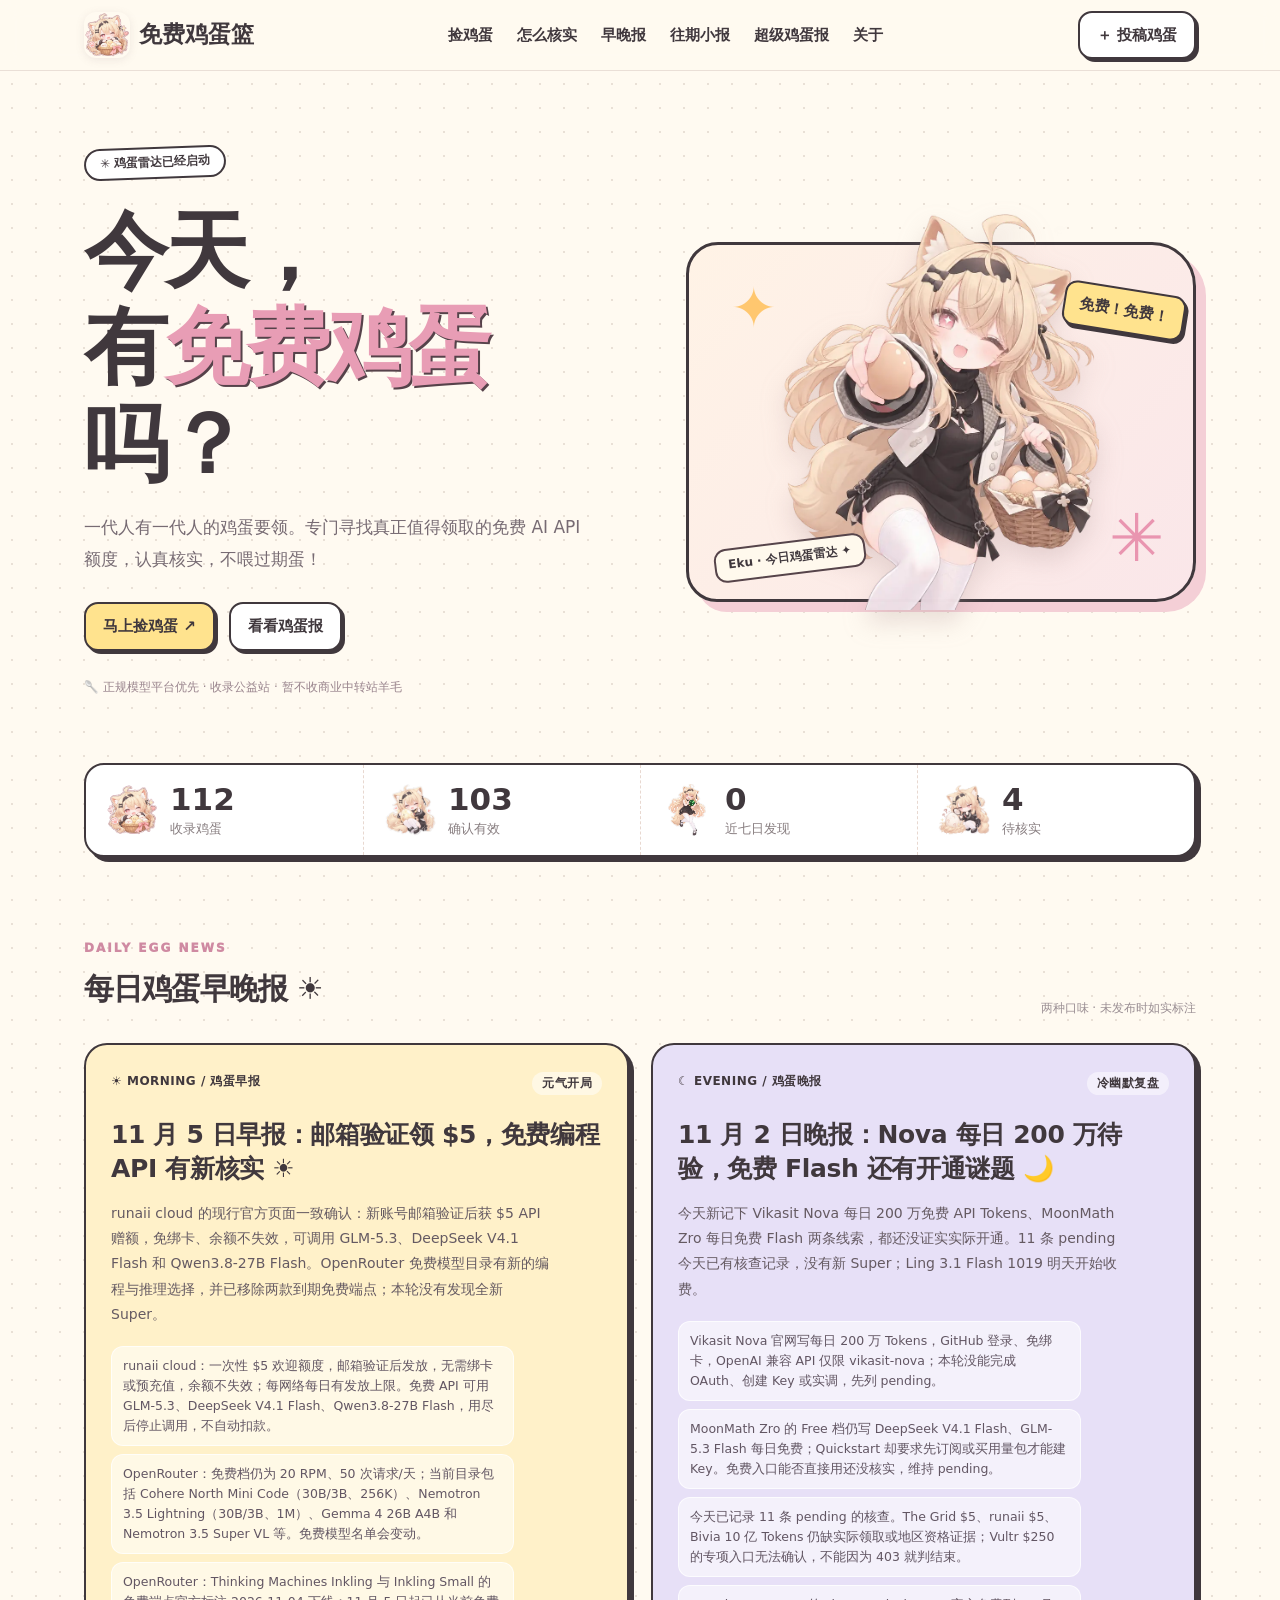
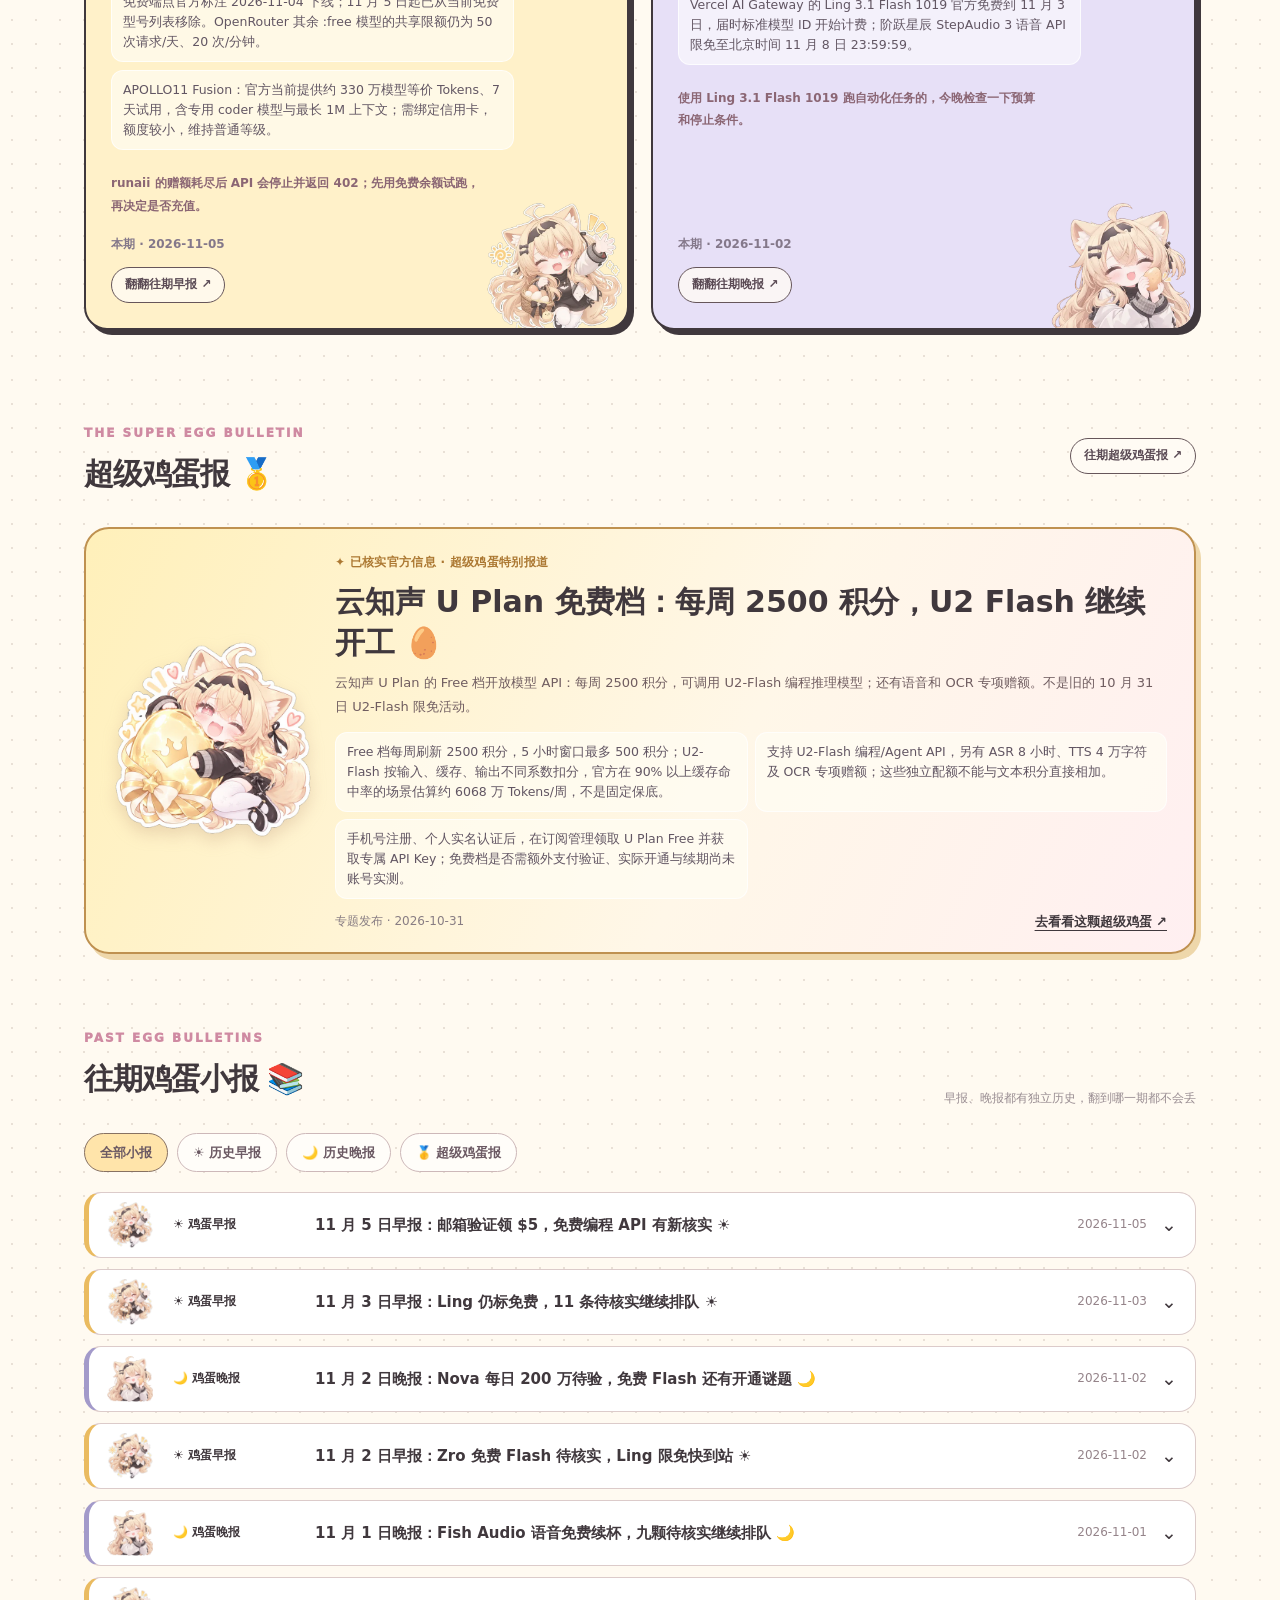
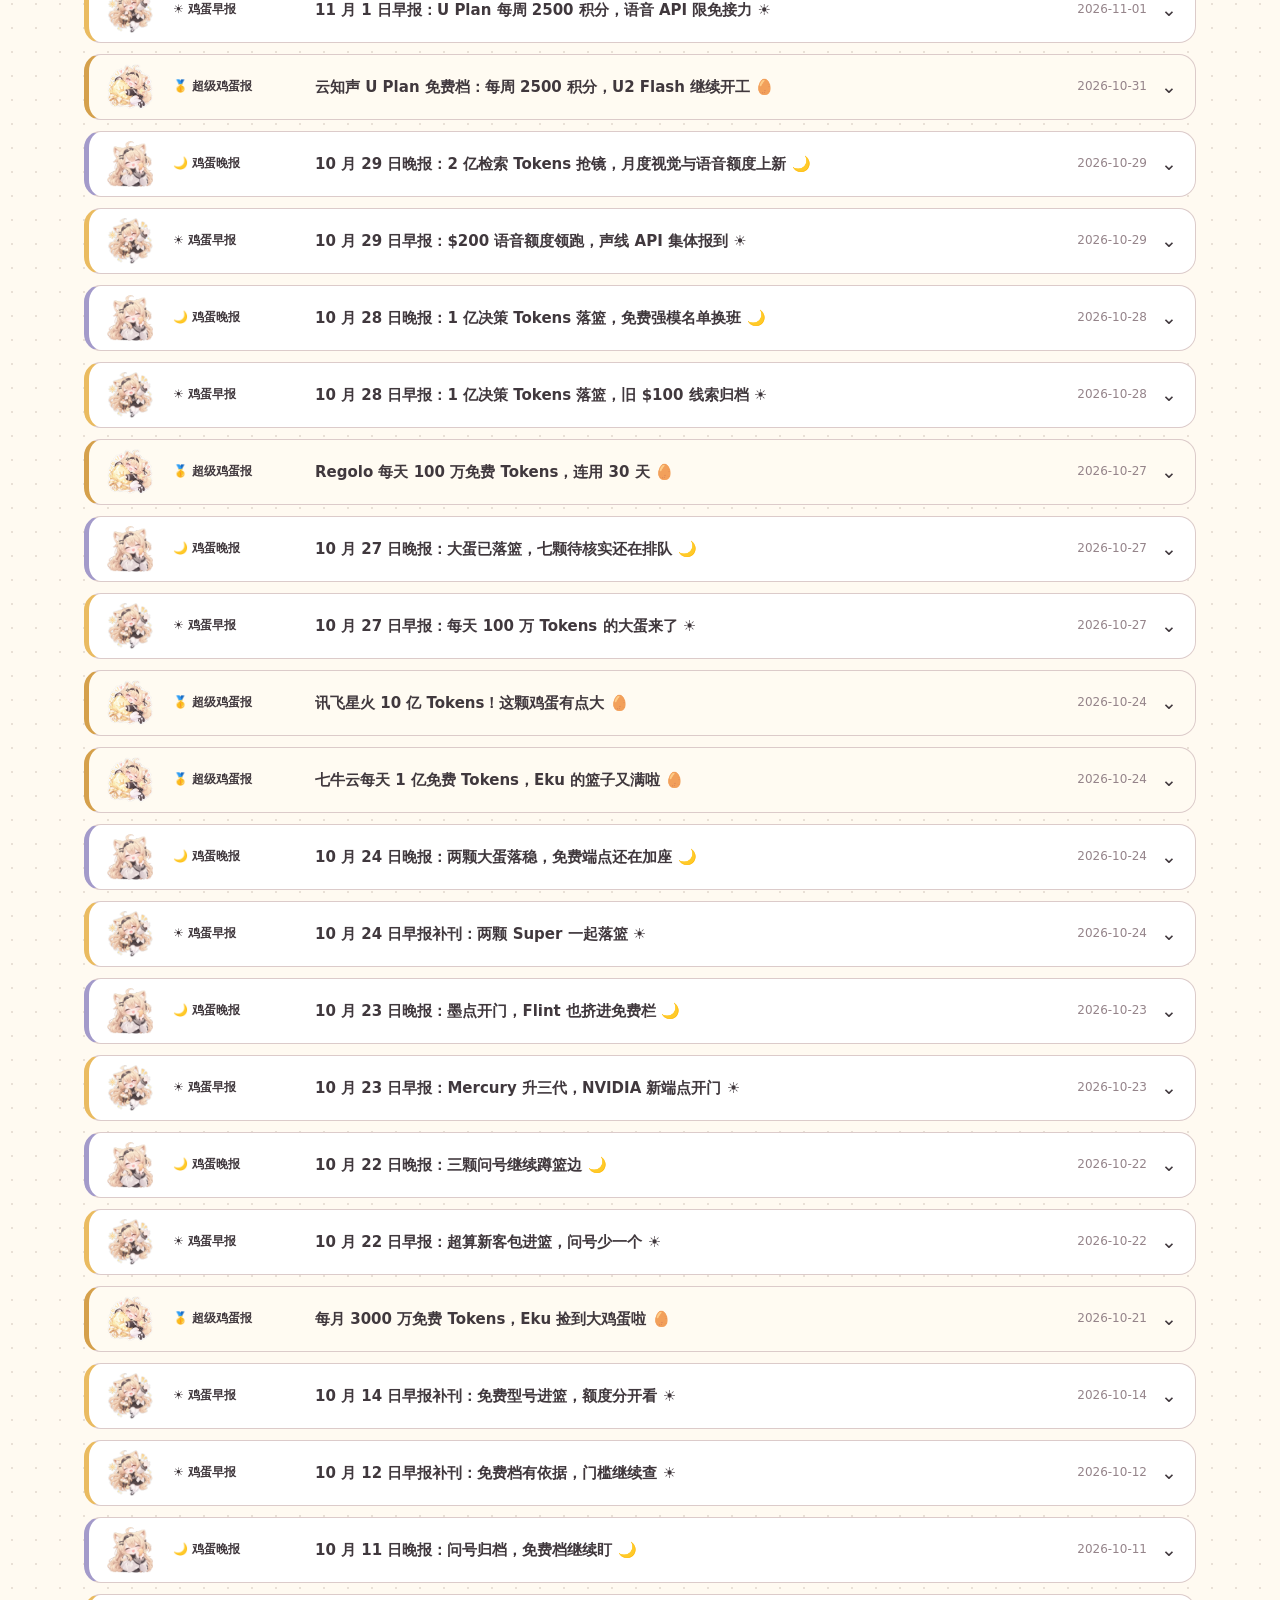
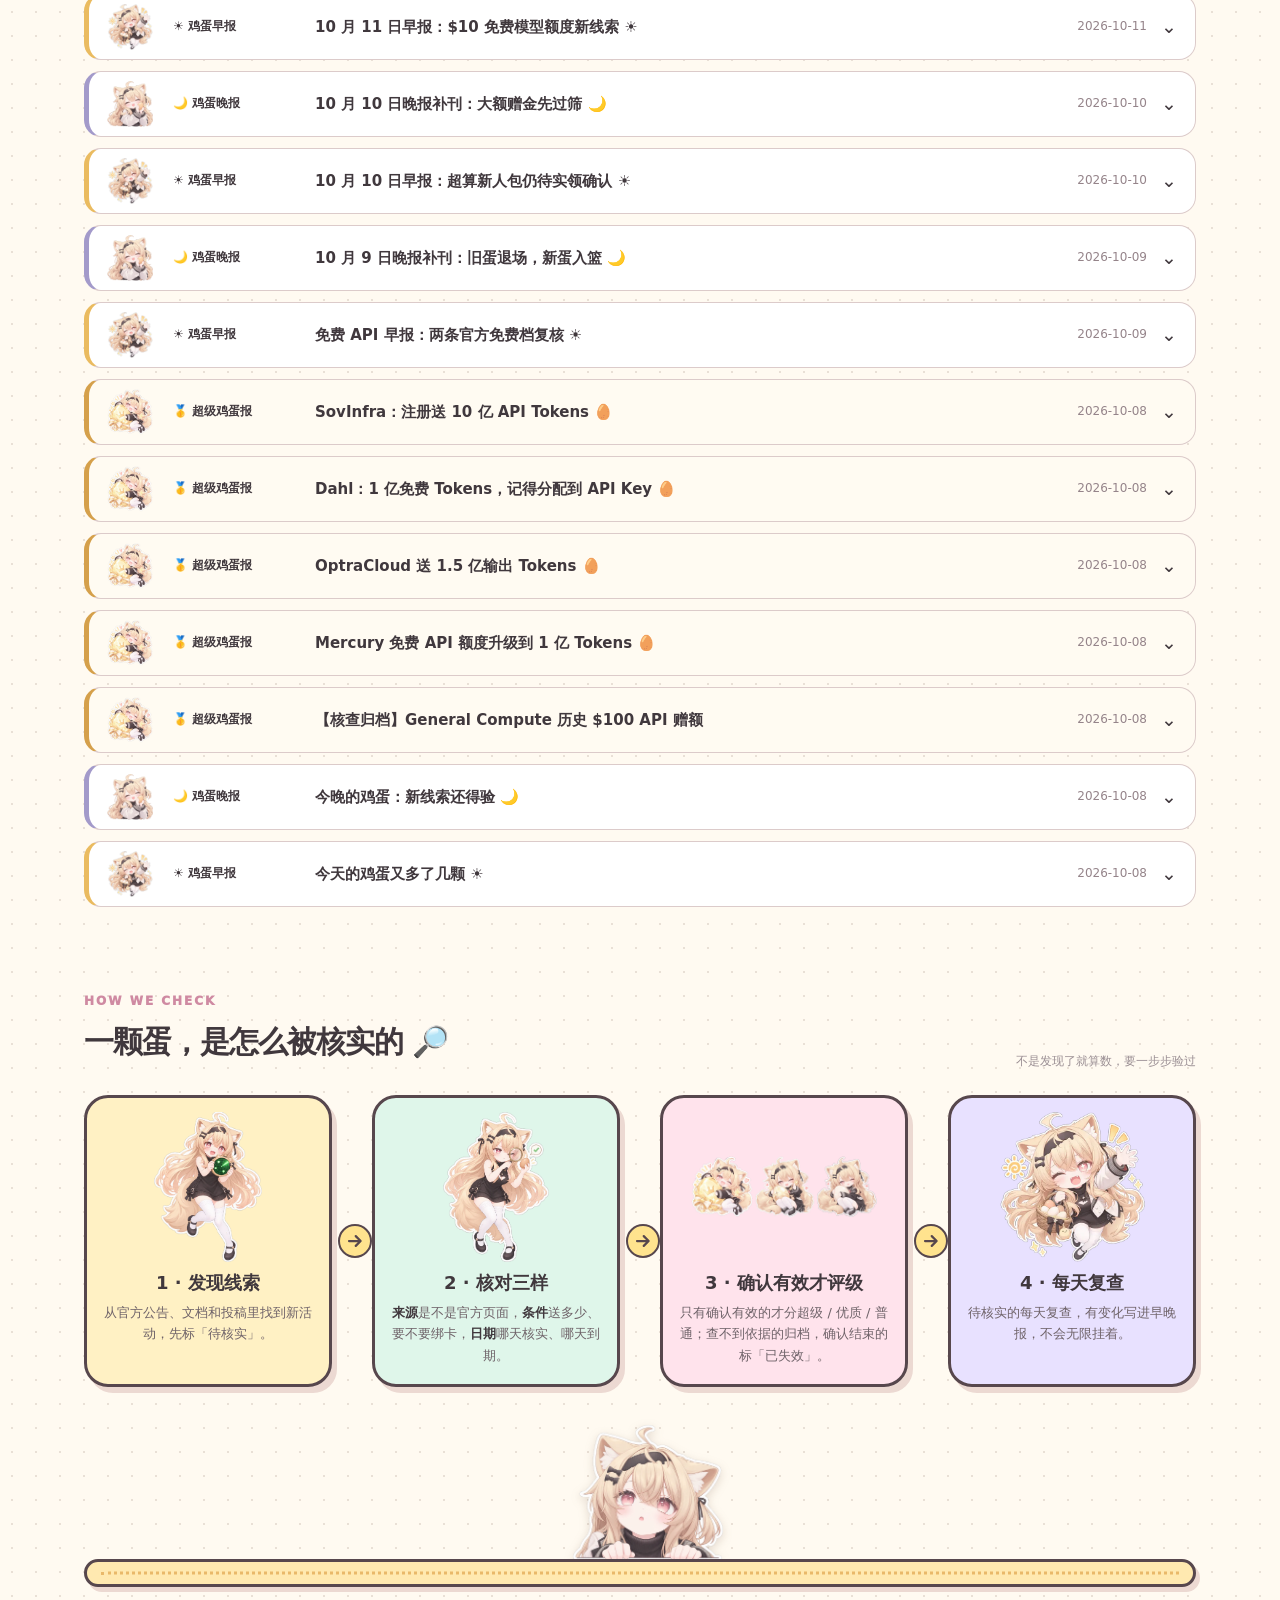
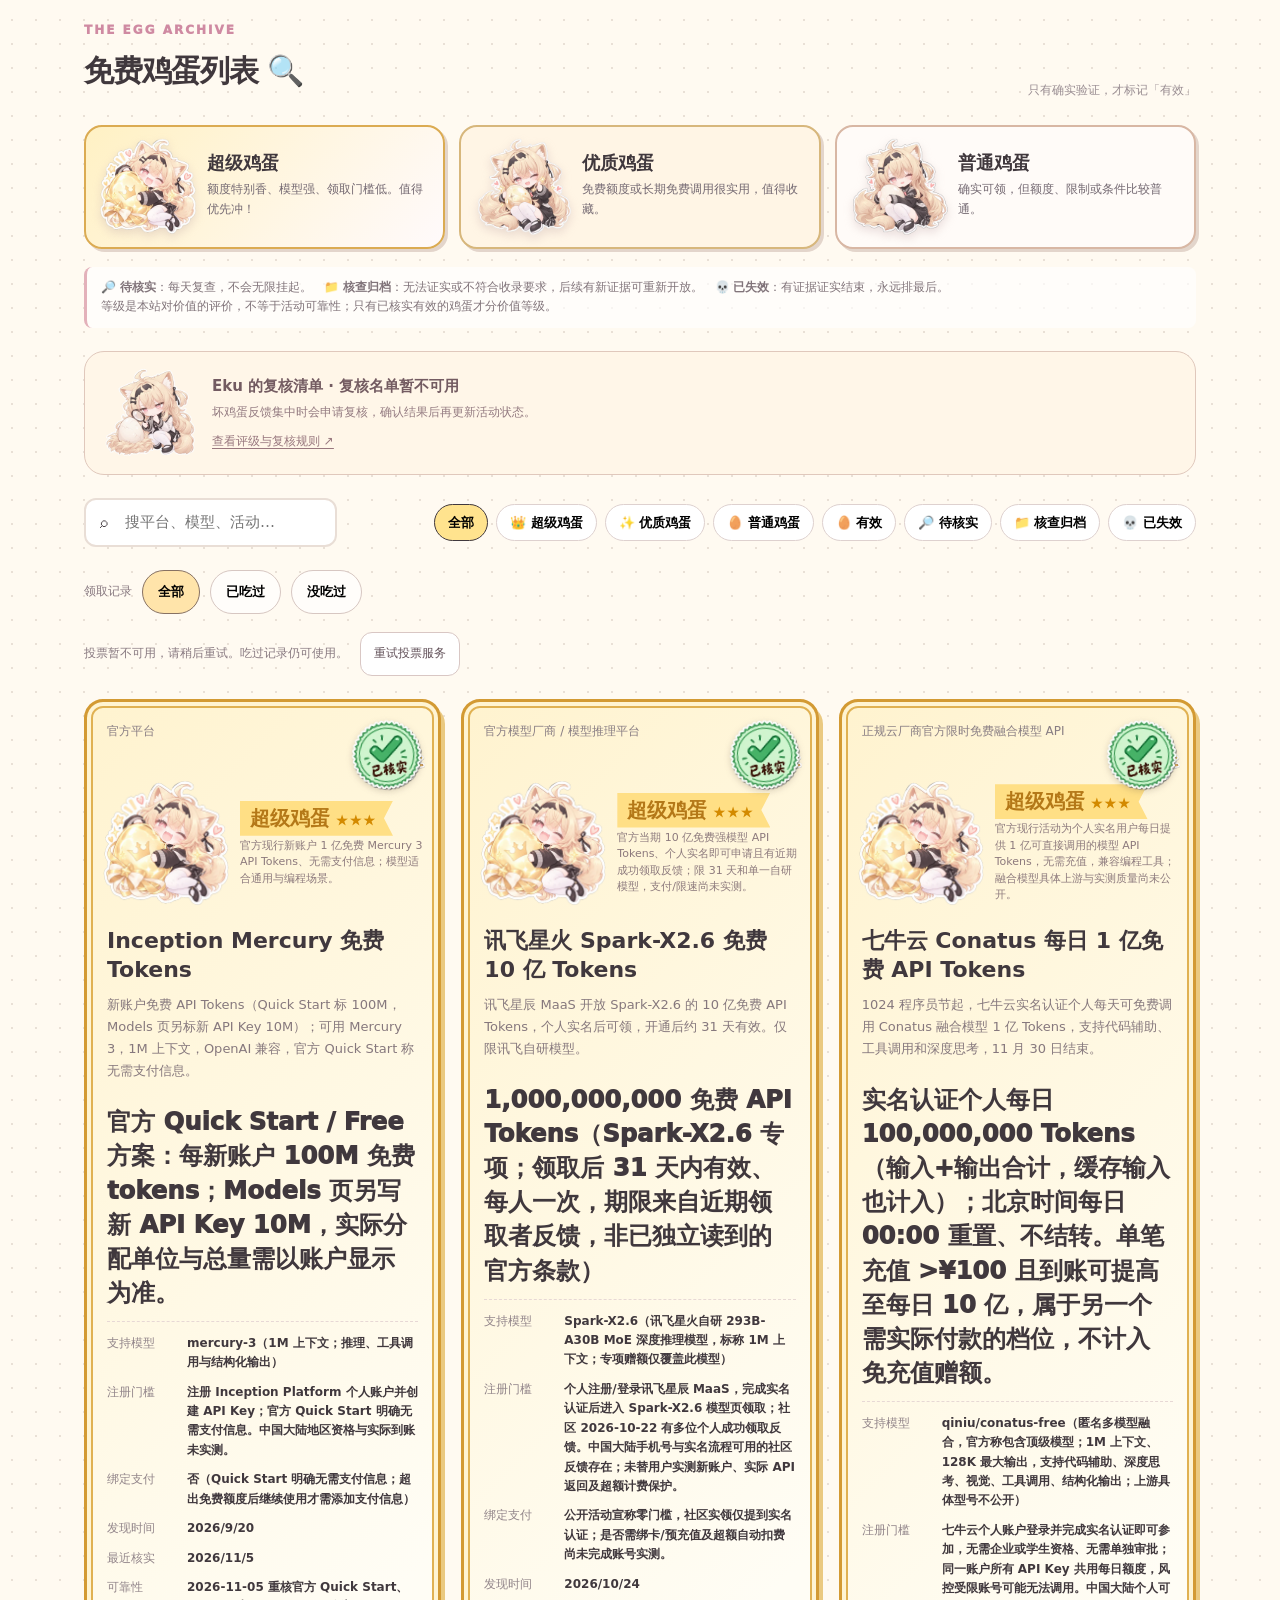
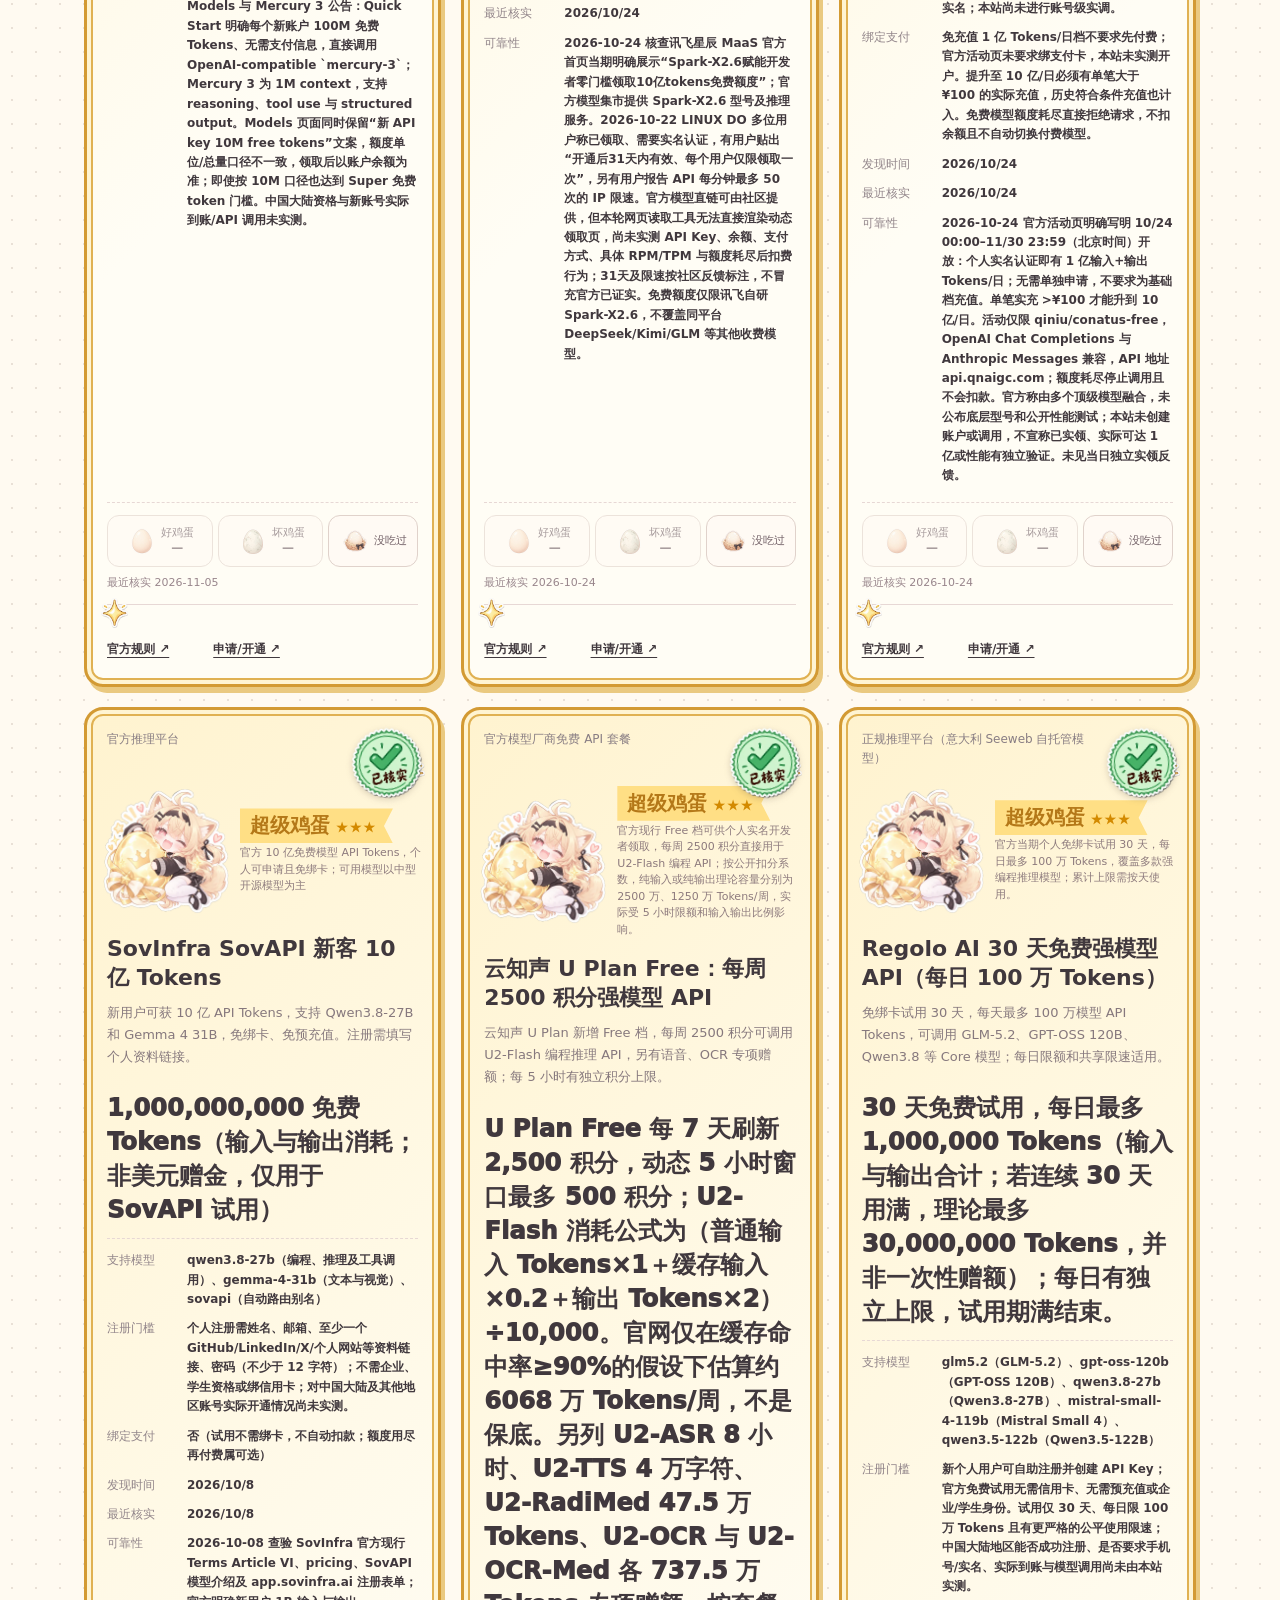
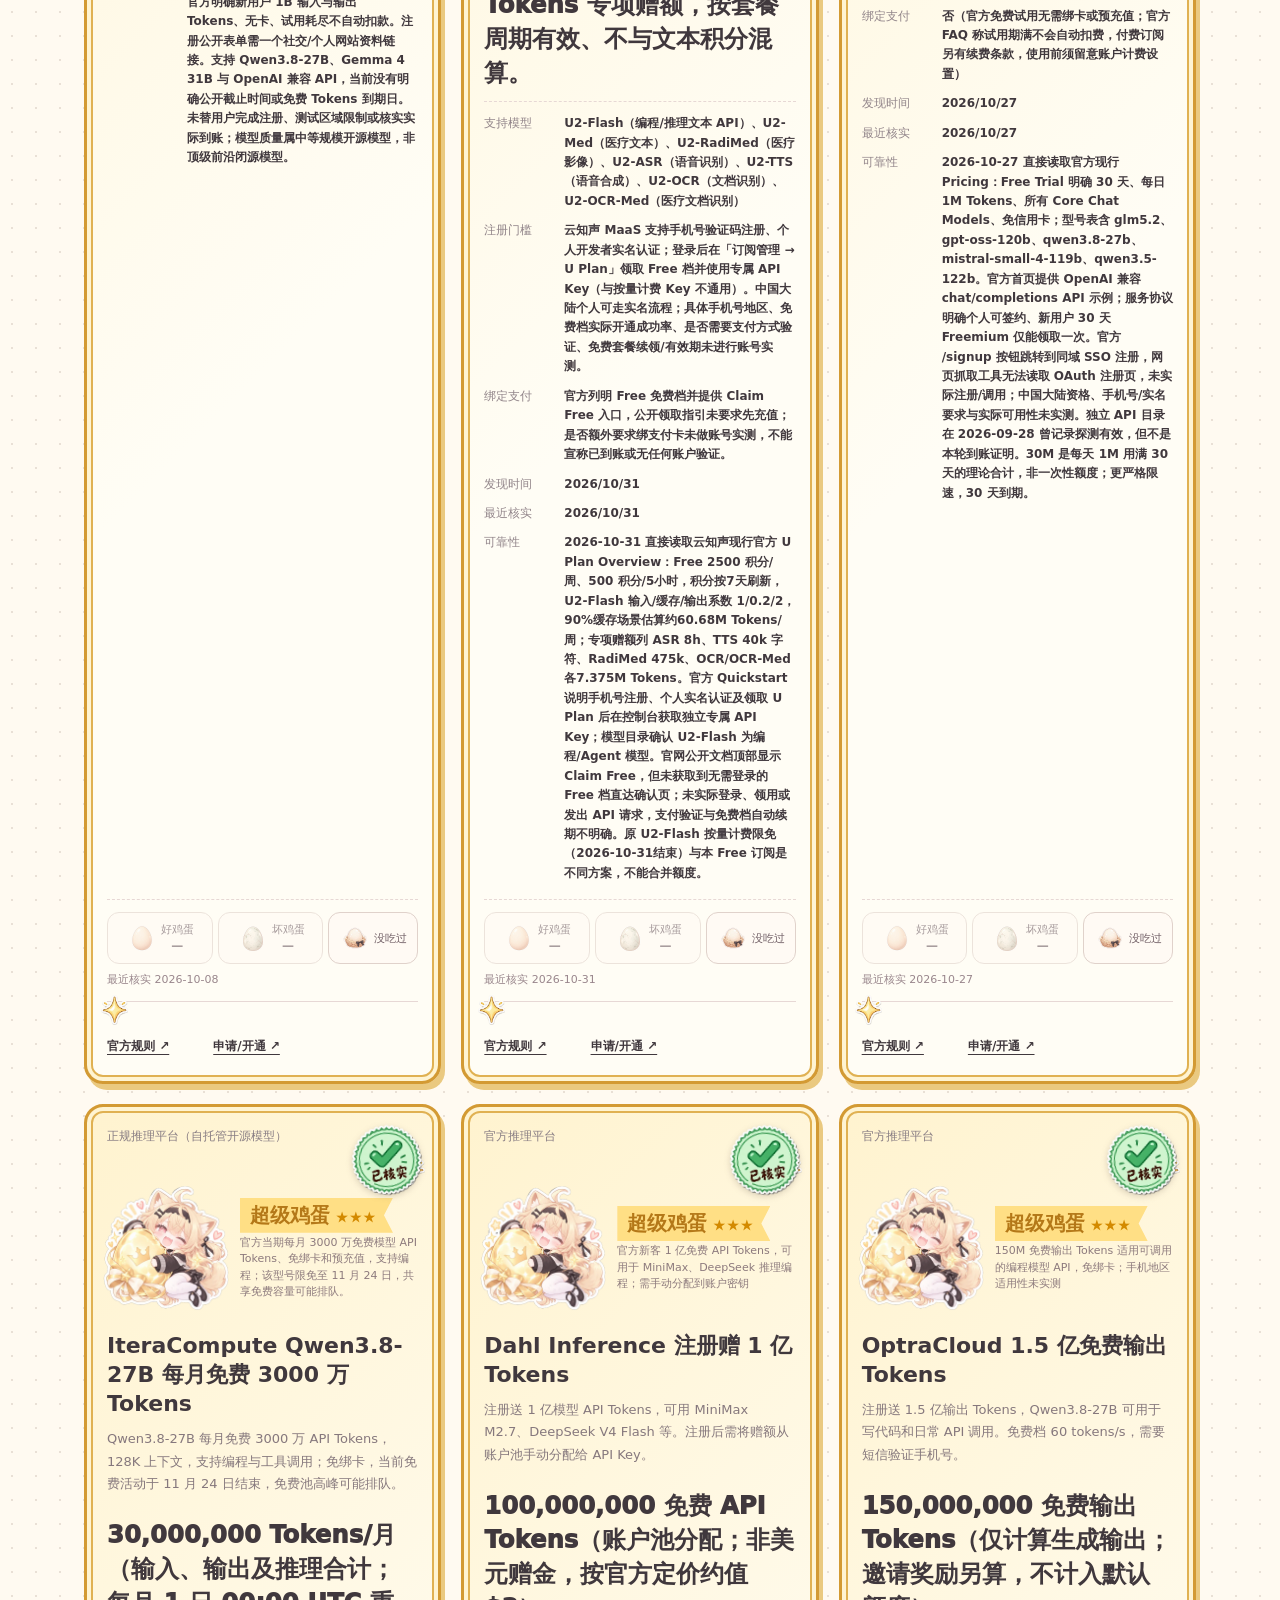
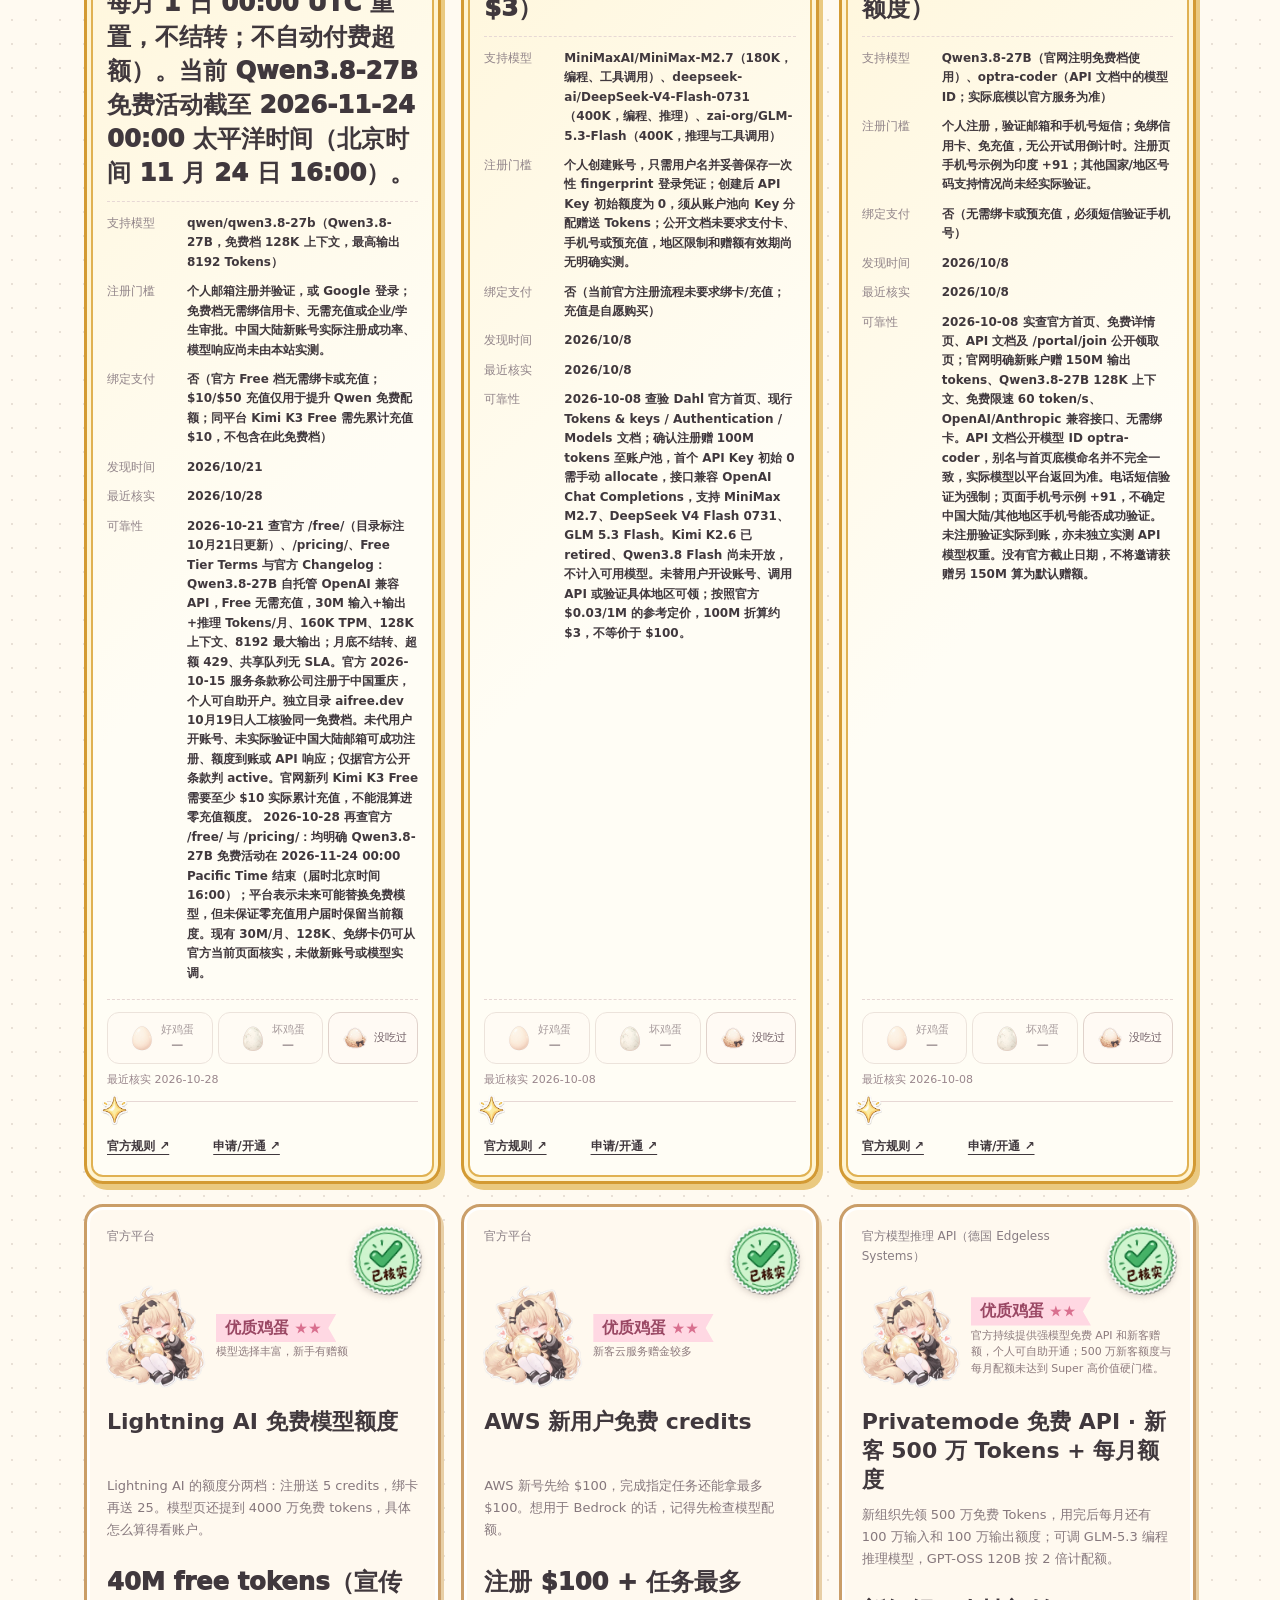
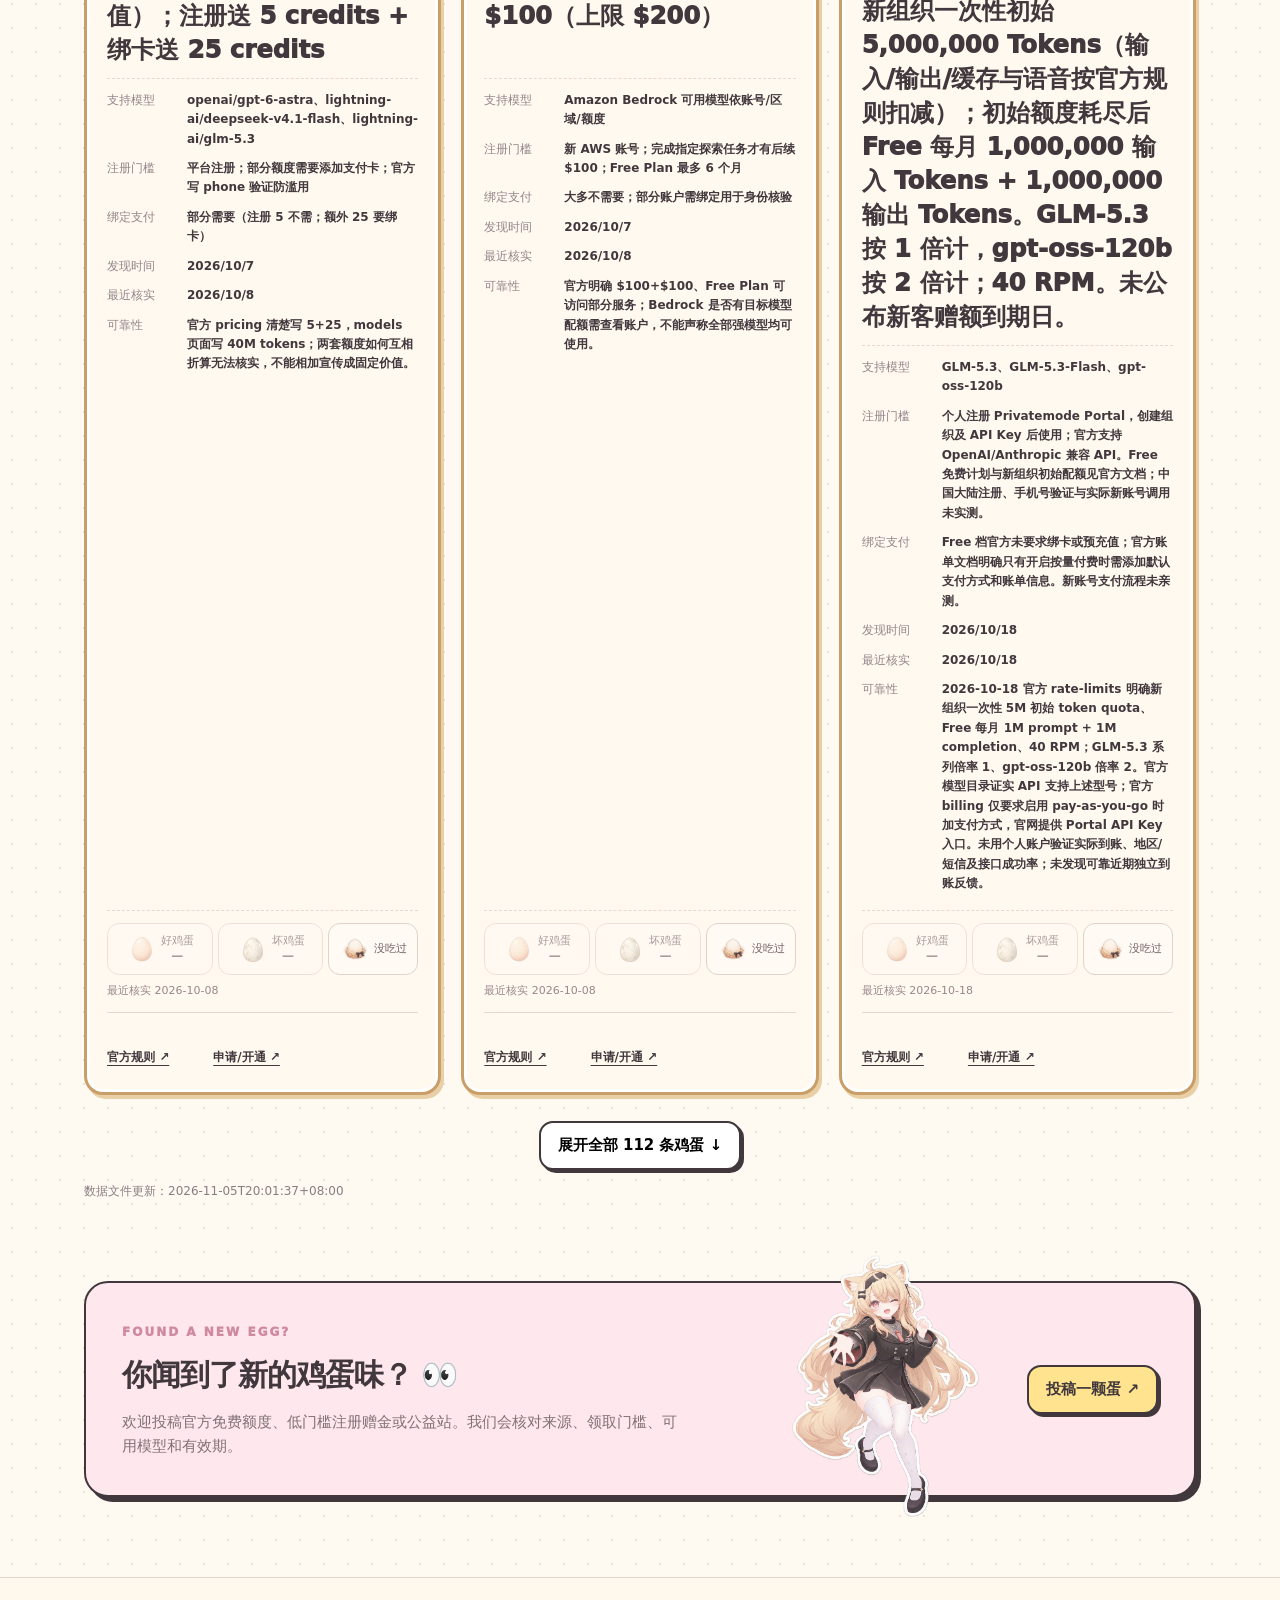
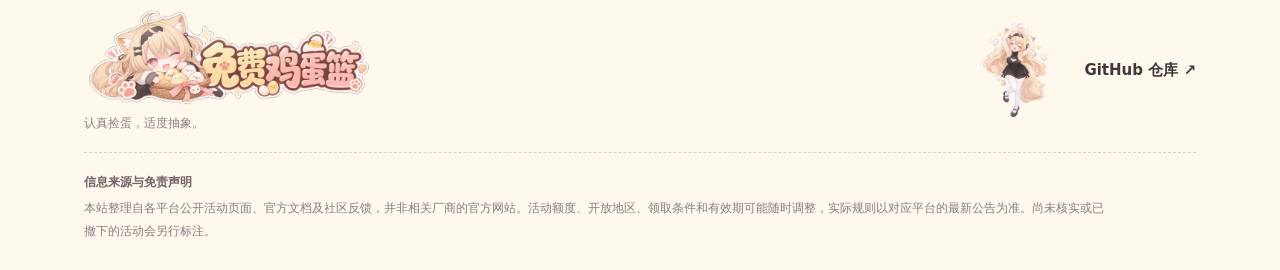
==== commit 8c92dab1: "chore: prerender static egg list for SEO" ====
--- a/index.html
+++ b/index.html
@@ -162,7 +162,7 @@
 @media(max-width:900px){.submit{padding-bottom:170px}.submit>div:first-of-type{max-width:none}.submit-eku{right:8px;bottom:-14px;height:190px}.foot-eku{height:78px}}
 @media(max-width:560px){.stats>div{padding:12px 12px}.stats>div img{width:40px;height:40px}.stats b{font-size:24px}}
 </style><link rel="stylesheet" href="./assets/interactions.css"><link rel="stylesheet" href="./assets/deco.css"></head><body><header><div class="wrap"><a href="#" class="brand" aria-label="免费鸡蛋篮，返回首页"><img class="brand-mark" src="./assets/brand-mark.webp?v=3" width="46" height="46" alt="" decoding="async"><span>免费鸡蛋篮</span></a><nav><a href="#eggs">捡鸡蛋</a><a href="#verify">怎么核实</a><a href="#reports">早晚报</a><a href="#history">往期小报</a><a href="#super-news">超级鸡蛋报</a><a href="#about">关于</a></nav><a class="subbtn" href="./submit.html">＋ 投稿鸡蛋</a></div></header><div class="deco-layer" aria-hidden="true"><img class="l" src="./assets/deco/sparkle.webp" alt="" width="70" loading="lazy" style="top:8%;--o:20px;--r:-10deg;--dl:0s;width:70px"><img class="l" src="./assets/deco/egg.webp" alt="" width="88" loading="lazy" style="top:15%;--o:60px;--r:10deg;--dl:-1s;width:88px"><img class="l" src="./assets/deco/paw.webp" alt="" width="78" loading="lazy" style="top:26%;--o:30px;--r:-8deg;--dl:-2s;width:78px"><img class="l" src="./assets/deco/cloud.webp" alt="" width="120" loading="lazy" style="top:35%;--o:10px;--r:0deg;--dl:-3s;width:120px"><img class="l" src="./assets/deco/eku-hug-gold.webp" alt="" width="150" loading="lazy" style="top:46%;--o:0px;--r:-4deg;--dl:-4s;width:150px"><img class="l" src="./assets/deco/fried.webp" alt="" width="92" loading="lazy" style="top:60%;--o:44px;--r:8deg;--dl:0s;width:92px"><img class="l" src="./assets/deco/heart.webp" alt="" width="72" loading="lazy" style="top:71%;--o:20px;--r:-12deg;--dl:-1s;width:72px"><img class="l" src="./assets/deco/feather.webp" alt="" width="84" loading="lazy" style="top:82%;--o:50px;--r:14deg;--dl:-2s;width:84px"><img class="l" src="./assets/deco/star.webp" alt="" width="80" loading="lazy" style="top:92%;--o:24px;--r:6deg;--dl:-3s;width:80px"><img class="r" src="./assets/deco/star.webp" alt="" width="80" loading="lazy" style="top:11%;--o:24px;--r:8deg;--dl:-4s;width:80px"><img class="r" src="./assets/deco/basket.webp" alt="" width="104" loading="lazy" style="top:21%;--o:40px;--r:-6deg;--dl:0s;width:104px"><img class="r" src="./assets/deco/crack.webp" alt="" width="92" loading="lazy" style="top:43%;--o:28px;--r:8deg;--dl:-1s;width:92px"><img class="r" src="./assets/deco/sparkle-purple.webp" alt="" width="72" loading="lazy" style="top:54%;--o:60px;--r:-8deg;--dl:-2s;width:72px"><img class="r" src="./assets/deco/goldegg.webp" alt="" width="92" loading="lazy" style="top:65%;--o:20px;--r:6deg;--dl:-3s;width:92px"><img class="r" src="./assets/deco/chick.webp" alt="" width="96" loading="lazy" style="top:76%;--o:50px;--r:-6deg;--dl:-4s;width:96px"><img class="r" src="./assets/deco/heart.webp" alt="" width="70" loading="lazy" style="top:88%;--o:30px;--r:10deg;--dl:0s;width:70px"></div><main class="wrap"><section class="hero"><div><span class="tag">✳ 鸡蛋雷达已经启动</span><h1>今天，<br>有<span><em>免费鸡蛋</em></span>吗？</h1><p class="lead">一代人有一代人的鸡蛋要领。专门寻找真正值得领取的免费 AI API 额度，认真核实，不喂过期蛋！</p><div class="heroaction"><a href="#eggs" class="btn primary">马上捡鸡蛋 ↗</a><a href="#reports" class="btn">看看鸡蛋报</a></div><div class="hint">🥄 正规模型平台优先 · 收录公益站 · 暂不收商业中转站羊毛</div></div><div class="art eku-art"><div class="speech">免费！免费！</div><img class="eku-hero-img" src="./assets/eku-hero.webp" alt="Eku 向你递来免费鸡蛋" onerror="this.style.display='none'"><div class="mascot"><div class="eyes"><i></i><i></i></div><span class="mouth">ᴗ</span><div class="cheek left"></div><div class="cheek right"></div></div><span class="artlabel">Eku · 今日鸡蛋雷达 ✦</span></div></section><section class="stats"><div><img src="./assets/brand-mark.webp" alt="" width="52" height="52"><b id="count">—</b><span>收录鸡蛋</span></div><div><img src="./assets/grades/premium.webp" alt="" width="52" height="52"><b id="active">—</b><span>确认有效</span></div><div><img src="./assets/eku-radar.webp" alt="" width="52" height="52"><b id="week">—</b><span>近七日发现</span></div><div><img src="./assets/grades/pending.webp" alt="" width="52" height="52"><b id="pending">—</b><span>待核实</span></div></section><section id="reports" class="reports"><div class="head"><div><div class="kicker">DAILY EGG NEWS</div><h2>每日鸡蛋早晚报 ☀️</h2></div><span class="soft">两种口味 · 未发布时如实标注</span></div><div class="reportgrid"><article class="report morning"><div class="reporttop"><span>☀ MORNING / 鸡蛋早报</span><span>元气开局</span></div><img class="report-mascot" src="./assets/eku-morning.webp" alt="" onerror="this.style.display='none'"><h3 id="morningtitle">早安！今天有蛋捡吗？</h3><p id="morningcontent">正在搜寻免费鸡蛋…</p><ul class="report-highlights" id="morninghighlights"></ul><p class="report-tip" id="morningtip"></p><time id="morningdate"></time><a class="read-past" href="#history" data-history-open="morning">翻翻往期早报 ↗</a></article><article class="report evening"><div class="reporttop"><span>☾ EVENING / 鸡蛋晚报</span><span>冷幽默复盘</span></div><img class="report-mascot night-mascot" src="./assets/eku-happy.webp" alt="" onerror="this.style.display='none'"><h3 id="eveningtitle">今天的蛋，抢到没？</h3><p id="eveningcontent">正在结算今日战绩…</p><ul class="report-highlights" id="eveninghighlights"></ul><p class="report-tip" id="eveningtip"></p><time id="eveningdate"></time><a class="read-past" href="#history" data-history-open="evening">翻翻往期晚报 ↗</a></article></div></section><section id="super-news" class="super-news"><div class="head"><div><div class="kicker">THE SUPER EGG BULLETIN</div><h2>超级鸡蛋报 🥇</h2></div><a class="read-past" href="#history" data-history-open="super">往期超级鸡蛋报 ↗</a></div><article class="super-story"><img src="./assets/grades/super.webp" alt="Eku 抱着超级鸡蛋" loading="lazy"><div class="super-story-copy"><span class="super-mini">✦ 已核实官方信息 · 超级鸡蛋特别报道</span><h3 id="supertitle">超级鸡蛋快讯整理中…</h3><p id="supercontent">看见大额免费额度，先核实，再激动！</p><ul id="superhighlights" class="report-highlights"></ul><p id="supertip" class="report-tip"></p><div class="super-actions"><span id="superdate" class="small"></span><a id="superclaim" target="_blank" rel="noopener noreferrer" hidden>去看看这颗超级鸡蛋 ↗</a></div></div></article></section>
-<section id="history" class="news-archive"><div class="head"><div><div class="kicker">PAST EGG BULLETINS</div><h2>往期鸡蛋小报 📚</h2></div><span class="soft">早报、晚报都有独立历史，翻到哪一期都不会丢</span></div><div class="archive-filters" role="group" aria-label="按小报类型筛选"><button class="active" data-archive-filter="all" aria-pressed="true">全部小报</button><button data-archive-filter="morning" aria-pressed="false">☀️ 历史早报</button><button data-archive-filter="evening" aria-pressed="false">🌙 历史晚报</button><button data-archive-filter="super" aria-pressed="false">🥇 超级鸡蛋报</button></div><div class="archive-list" id="archivelist" aria-live="polite"><p class="soft">正在翻阅历史小报…</p></div></section><section id="verify" class="verify"><div class="head"><div><div class="kicker">HOW WE CHECK</div><h2>一颗蛋，是怎么被核实的 🔎</h2></div><span class="soft">不是发现了就算数，要一步步验过</span></div><ol class="flow"><li><img src="./assets/eku-radar.webp" alt="Eku 举着雷达搜寻线索" loading="lazy"><b>1 · 发现线索</b><p>从官方公告、文档和投稿里找到新活动，先标「待核实」。</p></li><li><img src="./assets/eku-check.webp" alt="Eku 拿着放大镜核对" loading="lazy"><b>2 · 核对三样</b><p><em>来源</em>是不是官方页面，<em>条件</em>送多少、要不要绑卡，<em>日期</em>哪天核实、哪天到期。</p></li><li><div class="flow-grades"><img src="./assets/grades/super.webp" alt="超级鸡蛋" loading="lazy"><img src="./assets/grades/premium.webp" alt="优质鸡蛋" loading="lazy"><img src="./assets/grades/normal.webp" alt="普通鸡蛋" loading="lazy"></div><b>3 · 确认有效才评级</b><p>只有确认有效的才分超级 / 优质 / 普通；查不到依据的归档，确认结束的标「已失效」。</p></li><li><img src="./assets/eku-morning.webp" alt="Eku 迎接早晨" loading="lazy"><b>4 · 每天复查</b><p>待核实的每天复查，有变化写进早晚报，不会无限挂着。</p></li></ol></section><div class="ledge" aria-hidden="true"><img src="./assets/deco/eku-peek-bottom.webp" alt="" loading="lazy"><div class="ledge-bar"></div></div><section id="eggs" class="listing"><div class="head"><div><div class="kicker">THE EGG ARCHIVE</div><h2>免费鸡蛋列表 🔍</h2></div><span class="soft">只有确实验证，才标记「有效」</span></div><div class="grade-guide" aria-label="鸡蛋价值等级说明"><div class="grade-explain super"><img src="./assets/grades/super.webp" alt="超级鸡蛋 Eku 图标" loading="lazy"><div><strong>超级鸡蛋</strong><p>额度特别香、模型强、领取门槛低。值得优先冲！</p></div></div><div class="grade-explain premium"><img src="./assets/grades/premium.webp" alt="优质鸡蛋 Eku 图标" loading="lazy"><div><strong>优质鸡蛋</strong><p>免费额度或长期免费调用很实用，值得收藏。</p></div></div><div class="grade-explain normal"><img src="./assets/grades/normal.webp" alt="普通鸡蛋 Eku 图标" loading="lazy"><div><strong>普通鸡蛋</strong><p>确实可领，但额度、限制或条件比较普通。</p></div></div></div><p class="status-explain">🔎 <b>待核实</b>：每天复查，不会无限挂起。　📁 <b>核查归档</b>：无法证实或不符合收录要求，后续有新证据可重新开放。　💀 <b>已失效</b>：有证据证实结束，永远排最后。<br>等级是本站对价值的评价，不等于活动可靠性；只有已核实有效的鸡蛋才分价值等级。</p><div class="review-module" aria-labelledby="review-title"><img src="./assets/interactions/eku-review.webp" alt="Eku 正在复核鸡蛋" width="90" height="90" loading="lazy"><div><strong id="review-title">Eku 的复核清单 · <span id="review-count">正在查询…</span></strong><p>坏鸡蛋反馈集中时会申请复核，确认结果后再更新活动状态。</p><ul id="review-list"></ul><a href="https://github.com/if-u-can/free-ai-credits/blob/main/docs/EGG_GRADING.md" target="_blank" rel="noopener noreferrer">查看评级与复核规则 ↗</a></div></div><div class="filters"><label class="search">⌕　<input id="search" placeholder="搜平台、模型、活动…"></label><div class="chips"><button class="active" data-filter="all">全部</button><button data-filter="super">👑 超级鸡蛋</button><button data-filter="premium">✨ 优质鸡蛋</button><button data-filter="normal">🥚 普通鸡蛋</button><button data-filter="active">🥚 有效</button><button data-filter="pending">🔎 待核实</button><button data-filter="reviewarchive">📁 核查归档</button><button data-filter="expired">💀 已失效</button></div></div><div class="eaten-filters" role="group" aria-label="按吃过记录筛选"><span>领取记录</span><button type="button" class="active" data-eaten-filter="all" aria-pressed="true">全部</button><button type="button" data-eaten-filter="eaten" aria-pressed="false">已吃过</button><button type="button" data-eaten-filter="uneaten" aria-pressed="false">没吃过</button></div><div id="interaction-service" class="interaction-service"><p class="interaction-service-message" role="status" aria-live="polite">正在检查投票服务…</p><button type="button" data-interaction-retry hidden>重试投票服务</button><p class="interaction-storage-message" role="status" aria-live="polite"></p></div><div class="cards" id="cards"><!--SEO:START--><article class="seo-egg"><h3>Dahl Inference 注册赠 1 亿 Tokens（超级鸡蛋）</h3><p>100,000,000 免费 API Tokens（账户池分配；非美元赠金，按官方定价约值 $3）。注册送 1 亿模型 API Tokens，可用 MiniMax M2.7、DeepSeek V4 Flash 等。注册后需将赠额从账户池手动分配给 API Key。</p><p>领取条件：个人创建账号，只需用户名并妥善保存一次性 fingerprint 登录凭证；创建后 API Key 初始额度为 0，须从账户池向 Key 分配赠送 Tokens；公开文档未要求支付卡、手机号或预充值，地区限制和赠额有效期尚无明确实测。｜是否绑卡：否（当前官方注册流程未要求绑卡/充值；充值是自愿购买）｜最近核实：2026-10-08 <a href="https://inference.dahl.global/account" rel="noopener noreferrer" target="_blank">官方来源</a></p></article><article class="seo-egg"><h3>Inception Mercury 免费 Tokens（超级鸡蛋）</h3><p>官方 Quick Start / Free 方案：每新账户 100M 免费 tokens；Models 页另写新 API Key 10M，实际分配单位与总量需以账户显示为准。。新账户免费 API Tokens（Quick Start 标 100M，Models 页另标新 API Key 10M）；可用 Mercury 3，1M 上下文，OpenAI 兼容，官方 Quick Start 称无需支付信息。</p><p>领取条件：注册 Inception Platform 个人账户并创建 API Key；官方 Quick Start 明确无需支付信息。中国大陆地区资格与实际到账未实测。｜是否绑卡：否（Quick Start 明确无需支付信息；超出免费额度后继续使用才需添加支付信息）｜最近核实：2026-11-05 <a href="https://platform.inceptionlabs.ai/" rel="noopener noreferrer" target="_blank">官方来源</a></p></article><article class="seo-egg"><h3>IteraCompute Qwen3.8-27B 每月免费 3000 万 Tokens（超级鸡蛋）</h3><p>30,000,000 Tokens/月（输入、输出及推理合计；每月 1 日 00:00 UTC 重置，不结转；不自动付费超额）。当前 Qwen3.8-27B 免费活动截至 2026-11-24 00:00 太平洋时间（北京时间 11 月 24 日 16:00）。。Qwen3.8-27B 每月免费 3000 万 API Tokens，128K 上下文，支持编程与工具调用；免绑卡，当前免费活动于 11 月 24 日结束，免费池高峰可能排队。</p><p>领取条件：个人邮箱注册并验证，或 Google 登录；免费档无需绑信用卡、无需充值或企业/学生审批。中国大陆新账号实际注册成功率、模型响应尚未由本站实测。｜是否绑卡：否（官方 Free 档无需绑卡或充值；$10/$50 充值仅用于提升 Qwen 免费配额；同平台 Kimi K3 Free 需先累计充值 $10，不包含在此免费档）｜最近核实：2026-10-28 <a href="https://platform.iteracompute.com/" rel="noopener noreferrer" target="_blank">官方来源</a></p></article><article class="seo-egg"><h3>OptraCloud 1.5 亿免费输出 Tokens（超级鸡蛋）</h3><p>150,000,000 免费输出 Tokens（仅计算生成输出；邀请奖励另算，不计入默认额度）。注册送 1.5 亿输出 Tokens，Qwen3.8-27B 可用于写代码和日常 API 调用。免费档 60 tokens/s，需要短信验证手机号。</p><p>领取条件：个人注册，验证邮箱和手机号短信；免绑信用卡、免充值，无公开试用倒计时。注册页手机号示例为印度 +91；其他国家/地区号码支持情况尚未经实际验证。｜是否绑卡：否（无需绑卡或预充值，必须短信验证手机号）｜最近核实：2026-10-08 <a href="https://optracloud.com/portal/join" rel="noopener noreferrer" target="_blank">官方来源</a></p></article><article class="seo-egg"><h3>Regolo AI 30 天免费强模型 API（每日 100 万 Tokens）（超级鸡蛋）</h3><p>30 天免费试用，每日最多 1,000,000 Tokens（输入与输出合计；若连续 30 天用满，理论最多 30,000,000 Tokens，并非一次性赠额）；每日有独立上限，试用期满结束。。免绑卡试用 30 天，每天最多 100 万模型 API Tokens，可调用 GLM-5.2、GPT-OSS 120B、Qwen3.8 等 Core 模型；每日限额和共享限速适用。</p><p>领取条件：新个人用户可自助注册并创建 API Key；官方免费试用无需信用卡、无需预充值或企业/学生身份。试用仅 30 天、每日限 100 万 Tokens 且有更严格的公平使用限速；中国大陆地区能否成功注册、是否要求手机号/实名、实际到账与模型调用尚未由本站实测。｜是否绑卡：否（官方免费试用无需绑卡或预充值；官方 FAQ 称试用期满不会自动扣费，付费订阅另有续费条款，使用前须留意账户计费设置）｜最近核实：2026-10-27 <a href="https://regolo.ai/signup" rel="noopener noreferrer" target="_blank">官方来源</a></p></article><article class="seo-egg"><h3>SovInfra SovAPI 新客 10 亿 Tokens（超级鸡蛋）</h3><p>1,000,000,000 免费 Tokens（输入与输出消耗；非美元赠金，仅用于 SovAPI 试用）。新用户可获 10 亿 API Tokens，支持 Qwen3.8-27B 和 Gemma 4 31B，免绑卡、免预充值。注册需填写个人资料链接。</p><p>领取条件：个人注册需姓名、邮箱、至少一个 GitHub/LinkedIn/X/个人网站等资料链接、密码（不少于 12 字符）；不需企业、学生资格或绑信用卡；对中国大陆及其他地区账号实际开通情况尚未实测。｜是否绑卡：否（试用不需绑卡，不自动扣款；额度用尽再付费属可选）｜最近核实：2026-10-08 <a href="https://app.sovinfra.ai/" rel="noopener noreferrer" target="_blank">官方来源</a></p></article><article class="seo-egg"><h3>七牛云 Conatus 每日 1 亿免费 API Tokens（超级鸡蛋）</h3><p>实名认证个人每日 100,000,000 Tokens（输入+输出合计，缓存输入也计入）；北京时间每日 00:00 重置、不结转。单笔充值 &gt;¥100 且到账可提高至每日 10 亿，属于另一个需实际付款的档位，不计入免充值赠额。。1024 程序员节起，七牛云实名认证个人每天可免费调用 Conatus 融合模型 1 亿 Tokens，支持代码辅助、工具调用和深度思考，11 月 30 日结束。</p><p>领取条件：七牛云个人账户登录并完成实名认证即可参加，无需企业或学生资格、无需单独审批；同一账户所有 API Key 共用每日额度，风控受限账号可能无法调用。中国大陆个人可实名；本站尚未进行账号级实调。｜是否绑卡：免充值 1 亿 Tokens/日档不要求先付费；官方活动页未要求绑支付卡，本站未实测开户。提升至 10 亿/日必须有单笔大于 ¥100 的实际充值，历史符合条件充值也计入。免费模型额度耗尽直接拒绝请求，不扣余额且不自动切换付费模型。｜最近核实：2026-10-24 <a href="https://www.qiniu.com/ai/model/qiniu/conatus-free" rel="noopener noreferrer" target="_blank">官方来源</a></p></article><article class="seo-egg"><h3>云知声 U Plan Free：每周 2500 积分强模型 API（超级鸡蛋）</h3><p>U Plan Free 每 7 天刷新 2,500 积分，动态 5 小时窗口最多 500 积分；U2-Flash 消耗公式为（普通输入 Tokens×1＋缓存输入×0.2＋输出 Tokens×2）÷10,000。官网仅在缓存命中率≥90%的假设下估算约 6068 万 Tokens/周，不是保底。另列 U2-ASR 8 小时、U2-TTS 4 万字符、U2-RadiMed 47.5 万 Tokens、U2-OCR 与 U2-OCR-Med 各 737.5 万 Tokens 专项赠额，按套餐周期有效、不与文本积分混算。。云知声 U Plan 新增 Free 档，每周 2500 积分可调用 U2-Flash 编程推理 API，另有语音、OCR 专项赠额；每 5 小时有独立积分上限。</p><p>领取条件：云知声 MaaS 支持手机号验证码注册、个人开发者实名认证；登录后在「订阅管理 → U Plan」领取 Free 档并使用专属 API Key（与按量计费 Key 不通用）。中国大陆个人可走实名流程；具体手机号地区、免费档实际开通成功率、是否需要支付方式验证、免费套餐续领/有效期未进行账号实测。｜是否绑卡：官方列明 Free 免费档并提供 Claim Free 入口，公开领取指引未要求先充值；是否额外要求绑支付卡未做账号实测，不能宣称已到账或无任何账户验证。｜最近核实：2026-10-31 <a href="https://maas.unisound.com/" rel="noopener noreferrer" target="_blank">官方来源</a></p></article><article class="seo-egg"><h3>讯飞星火 Spark-X2.6 免费 10 亿 Tokens（超级鸡蛋）</h3><p>1,000,000,000 免费 API Tokens（Spark-X2.6 专项；领取后 31 天内有效、每人一次，期限来自近期领取者反馈，非已独立读到的官方条款）。讯飞星辰 MaaS 开放 Spark-X2.6 的 10 亿免费 API Tokens，个人实名后可领，开通后约 31 天有效。仅限讯飞自研模型。</p><p>领取条件：个人注册/登录讯飞星辰 MaaS，完成实名认证后进入 Spark-X2.6 模型页领取；社区 2026-10-22 有多位个人成功领取反馈。中国大陆手机号与实名流程可用的社区反馈存在；未替用户实测新账户、实际 API 返回及超额计费保护。｜是否绑卡：公开活动宣称零门槛，社区实领仅提到实名认证；是否需绑卡/预充值及超额自动扣费尚未完成账号实测。｜最近核实：2026-10-24 <a href="https://maas.xfyun.cn/modelSquare/base/2628905721051136" rel="noopener noreferrer" target="_blank">官方来源</a></p></article><article class="seo-egg"><h3>AMD Radeon Cloud Token Factory 免费共享模型 API（优质鸡蛋）</h3><p>Public Free Model APIs 共享端点免费、不消耗 GPU credits；按账号设每日使用上限并在北京时间 00:00 重置，官方用量文档的 $10/天只是示例，不代表所有账号均有该额度；无统一公开可保证的免费 token 总量。。中国区 Token Factory 提供常驻免费的共享模型 API，支持 OpenAI 与 Anthropic Messages 协议，可调用 DeepSeek、Qwen、GLM、MiMo 等模型测试编程与推理；账号有每日用量上限，官方不允许生产负载。</p><p>领取条件：个人可注册 AMD AI 开发者计划中国区账号，通过中国手机号或邮箱验证码登录（亦支持魔搭/CSDN/GitHub）；登录 Token Factory 后创建 API Key。共享模型不需要 GPU 实例审批，实际可用模型以 GET /v1/models 为准；未亲自注册或调用。｜是否绑卡：官方明确共享模型 API 完全免费、不消耗 GPU credits；未见需绑定信用卡或预充值的领取条件。未实测新账户支付设置。｜最近核实：2026-11-05 <a href="https://developer.amd.com.cn/radeon/tokenfactory" rel="noopener noreferrer" target="_blank">官方来源</a></p></article><article class="seo-egg"><h3>AMD 开发者计划 $50 Fireworks AI 模型 API 赠金（优质鸡蛋）</h3><p>$50 Fireworks AI 模型推理 API credits；兑换码须在发放后 90 天内使用，AMD 条款称成功兑换后额度可保留至用尽（Fireworks 合作页另概括为 90 天有效）。AMD 免费开发者计划可申请 $50 Fireworks 模型 API 赠金，适合调用 Kimi、DeepSeek、MiniMax 等强模型；申请需经约 2 个工作日资格审核。</p><p>领取条件：个人独立开发者可免费加入 AMD AI Developer Program，登录 Member Perks 填写 Cloud Credit 表单并选择 Fireworks AI，AMD 官方称约 2 个工作日审核资格，获批后邮件发送兑换码。无学生/企业身份硬性要求；中国大陆个人申请通过率、地区限制和实际发码尚未测试。｜是否绑卡：官方合作页称无需预付费用；Fireworks 2026-07 起自助账户采用预付余额扣费，赠金兑换是否需绑卡未明确；自动充值若开启可能扣款，需核查账户设置。｜最近核实：2026-10-15 <a href="https://developer.amd.com/member-perks/" rel="noopener noreferrer" target="_blank">官方来源</a></p></article><article class="seo-egg"><h3>AWS 新用户免费 credits（优质鸡蛋）</h3><p>注册 $100 + 任务最多 $100（上限 $200）。AWS 新号先给 $100，完成指定任务还能拿最多 $100。想用于 Bedrock 的话，记得先检查模型配额。</p><p>领取条件：新 AWS 账号；完成指定探索任务才有后续 $100；Free Plan 最多 6 个月｜是否绑卡：大多不需要；部分账户需绑定用于身份核验｜最近核实：2026-10-08 <a href="https://aws.amazon.com/free/" rel="noopener noreferrer" target="_blank">官方来源</a></p></article><article class="seo-egg"><h3>Agnes AI 3.0/2.5 Flash 免费模型 API（优质鸡蛋）</h3><p>中国站 agnes-3.0-flash 与 agnes-2.5-flash 的缓存输入、输入和输出均 ¥0/百万 Tokens；国际站对应为 $0/百万 Tokens。未公布固定免费 Token 总量；零价为当前优惠，可能调整。。Agnes 3.0 Flash 与 2.5 Flash 的输入、输出及缓存命中现价均为 ¥0，支持代码、推理和工具调用；免费账户文本 API 实际限速 10 RPM。</p><p>领取条件：个人注册 Agnes AI 中国站或国际站账户，在开发者控制台创建免费/default API Key；中国站使用 https://api.agnes-ai.cn/v1，国际站使用 https://apihub.agnes-ai.com/v1。官方文档说明个人免费密钥，无企业/学生资格要求；中国大陆手机号、实名、开户成功率与账户互通未实测。｜是否绑卡：官方文档提供免费/default API Key，未发现要求先充值或订阅 Token Plan 才能调用上述免费 Flash 模型；是否强制绑卡、支付验证或其他开户限制未实测，不能保证所有地区免绑卡。｜最近核实：2026-10-18 <a href="https://platform.agnes-ai.cn/" rel="noopener noreferrer" target="_blank">官方来源</a></p></article><article class="seo-egg"><h3>Amazon Polly 每月免费语音合成 API 配额（优质鸡蛋）</h3><p>按语音引擎分别计量：Standard 标准语音每月 5,000,000 字符；Neural 神经语音每月 1,000,000 字符、Long-Form 长篇语音每月 500,000 字符、Generative 生成式语音每月 100,000 字符（后三档均限前 12 个月）。这不是 $200 额外赠金，不与 AWS 新客云券相加宣传；超出各档免费用量按字符计费。。Polly 官方免费层按月提供 500 万标准语音字符；神经语音每月 100 万、长篇语音 50 万、生成式语音 10 万字符（后三档限首 12 个月）。可通过 SynthesizeSpeech API 调用，适合配音和朗读。</p><p>领取条件：个人可申请 AWS 新账号并使用 Amazon Polly SynthesizeSpeech API，无需企业或学生认证。新 AWS Free Plan 最多 6 个月，其他语音引擎的前 12 个月免费层和 Free Plan 期限应分别理解；模型/音色可用地区不同。全球 AWS 与中国 AWS 为独立账号体系，中国大陆实际开户、配额到账和 API 调用未实测。｜是否绑卡：AWS 现行新注册流程说明大多数新用户无需绑卡；部分账户可能需要支付方式进行身份核验，预授权约 $1（非实际付款）。Free Plan 额度用尽或 6 个月结束后需升级才能继续，Paid Plan 超出免费层可能产生费用；未实测具体账号要求。｜最近核实：2026-10-29 <a href="https://aws.amazon.com/resources/create-account/" rel="noopener noreferrer" target="_blank">官方来源</a></p></article><article class="seo-egg"><h3>Articul8 Bivia 首批 1 万用户 10 亿免费 Tokens（优质鸡蛋）</h3><p>官方首发活动：首批 10,000 名早期用户可获 1,000,000,000 免费 Tokens；Bivia 不生成文本 Tokens，而返回结构化决策。官方现价为 $0.042/百万输入 Tokens、输出 $0；未公布免费额度期限、活动截止日期或剩余名额。。Bivia 是多模态结构化决策 API，可让编程 Agent 以低延迟完成选择、评分、分类等小决策；官方首发活动为前 10,000 名用户提供 10 亿免费 Tokens。</p><p>领取条件：个人用户可注册，官方条款要求年满 18 岁；活动限首批 10,000 名，剩余名额未知。公开自助注册/API Key 入口，无企业、学生或融资资格要求；中国大陆地区资格未确认。｜是否绑卡：官方活动页明确 No subscription；是否需要绑卡未公开，本站未实际注册、领取或调用。｜最近核实：2026-11-05 <a href="https://app.articul8.ai/registration?code=bivia&amp;source=bivia" rel="noopener noreferrer" target="_blank">官方来源</a></p></article><article class="seo-egg"><h3>AssemblyAI 新客 $50 语音识别 API 赠额（优质鸡蛋）</h3><p>新账号一次性 $50 USD 免费语音处理 API credits，不到期；可用于 Pre-recorded STT、Streaming STT、Speech Understanding 和 Guardrails。免费档最多 5 个并发录音转写、每分钟 5 个新实时会话。。新账户可用 $50 免费额度做录音转写、实时语音识别与语音理解，免绑卡。LLM Gateway 不在免费范围内。</p><p>领取条件：个人可用邮箱或 Google 账号在公开页面注册、创建 API Key；不要求企业或学生资质。中国大陆注册和新账户实际到账未实测。｜是否绑卡：免费试用不要求绑信用卡或预充值；额度用尽后需升级并添加付款方式。LLM Gateway 仅付费账户可用。｜最近核实：2026-10-29 <a href="https://www.assemblyai.com/dashboard/signup" rel="noopener noreferrer" target="_blank">官方来源</a></p></article><article class="seo-egg"><h3>Cartesia 每月 2 万语音 API Credits（优质鸡蛋）</h3><p>Free $0/月，每月 20,000 Cartesia Credits（TTS 与 STT 共用）；官网估算 Sonic 3.6 约 27 分钟/月或 Ink 2 约 1 小时 51 分钟/月，不能将两项各自用满后相加。另有每月 $1 Managed Agents 预付额度，独立于语音 Credits；电话等费用另计。。免费档每月补充 2 万语音 Credits，能调用 Sonic 3.6 语音合成和 Ink 2 转写；约够 27 分钟 TTS 或 1 小时 51 分钟 STT。免费档不含商用许可。</p><p>领取条件：个人可通过公开 Start free 入口注册；免费档 TTS 2 路并发、STT 8 路并发。商用许可从付费 Pro 档开始；中国大陆注册、+86 手机号及实际 API 调用未实测。｜是否绑卡：官网公开 Free $0/月与 Start free 入口，未写必须先充值；注册是否要求绑定信用卡未登录实测。升级付费档或额外电话服务可能产生费用。｜最近核实：2026-10-29 <a href="https://play.cartesia.ai/" rel="noopener noreferrer" target="_blank">官方来源</a></p></article><article class="seo-egg"><h3>Codiv 免费 1 亿决策 Tokens + 1000 万文本生成 Tokens（优质鸡蛋）</h3><p>每个账户一次性 100,000,000 System One 决策输入 Tokens（启用 think 时思考 Tokens 也计入）；另有独立 10,000,000 文本生成 Tokens（输入+输出合计）。两种额度不可相加宣传为通用聊天额度；官方未公布过期日，实验期间提供。。免绑卡领取 1 亿结构化决策输入 Tokens，另有独立的 1000 万文本生成 Tokens。适合分类、路由和轻量生成，不是 1.1 亿强编程模型额度。</p><p>领取条件：16 岁以上个人可通过 Google、GitHub 或邮箱注册，每人限一个账户；无需企业/学生资格或信用卡。中国大陆可注册性、邮箱验证和新账户实际到账未由本站实测。｜是否绑卡：否，官方明确无需信用卡且未经用户明确同意不收费。｜最近核实：2026-10-28 <a href="https://codiv.ai/signup" rel="noopener noreferrer" target="_blank">官方来源</a></p></article><article class="seo-egg"><h3>Deepgram 新客 $200 语音模型 API 赠额（优质鸡蛋）</h3><p>新账户首次项目自动附赠 $200 USD API credits，适用于公开语音模型的语音转文字、文字转语音及 Voice Agent 等端点；官方开发文档称免费促销额度自注册起 1 年到期，定价页的 No expiration 与此存在口径冲突，按 1 年记录。。新账户可获 $200 语音 API 试用金，免绑卡，可试 Nova-3 语音识别、Aura 语音合成和 Voice Agent。额度很足，但不能拿去调用通用编程大模型。</p><p>领取条件：个人开发者可免费注册并创建项目/API Key；无需企业或学生认证。中国大陆地区、+86 手机号及新账户实际到账未实测；注册入口有 JavaScript 机器人验证。｜是否绑卡：官方当前定价明确无需信用卡或预充值；赠额耗尽后继续付费使用须设置账单，未实测超额行为。｜最近核实：2026-10-29 <a href="https://console.deepgram.com/signup" rel="noopener noreferrer" target="_blank">官方来源</a></p></article><article class="seo-egg"><h3>Exa Agent API 每月 $10 + 新客 $10 研究额度（优质鸡蛋）</h3><p>免费 Starter 计划每月 $10 USD credits，首次注册另加 $10 onboarding bonus；两者不是每月 $20。官方免费档开放所有端点，Agent 研究请求按任务复杂度计费，固定档约 $0.012–$1.00/次；超出附加数据服务可能另计。。Exa 免费档每月提供 $10 API credits，新用户另获 $10 启动赠额；可直接调用 exa-agent 研究模型接口，输出带引用的调查报告和结构化结果，不是通用编程聊天额度。</p><p>领取条件：个人可通过公开 Dashboard 注册并创建 API Key；官方 Starter 免绑支付方式。中国大陆账户、手机号验证、实际赠额到账与 Agent API 免费额度扣减未登录实测。｜是否绑卡：否（官方 Starter Free 明确 No payment method required；升级 Developer 后按量计费）。｜最近核实：2026-10-29 <a href="https://dashboard.exa.ai/" rel="noopener noreferrer" target="_blank">官方来源</a></p></article><article class="seo-egg"><h3>Fish Audio S2.1 Pro 免费语音合成 API（至 11 月 30 日）（优质鸡蛋）</h3><p>s2.1-pro-free API 价格 $0/百万 UTF-8 字节，公平使用政策下无固定字符总量；官方公告免费至 2026-11-30。其他付费 TTS/ASR/语音设计模型不包含在此免费档。。Fish Audio 的 S2.1 Pro 免费 API 支持中文等 83 种语言、语音克隆与长文本合成，没有固定字符硬上限；适合做游戏配音和语音 Agent 原型。</p><p>领取条件：个人开发者可从 Fish Audio 官方入口注册并获取 API Key；官方明确无需信用卡或预充值。免费模型为尽力而为服务，Starter 账户最多 5 个并发请求；中国大陆/+86 注册资格、实际新号调用未做账号级实测。免费请求可能用于改进模型，较大商业产品另有限制。｜是否绑卡：否。官方活动页明确 s2.1-pro-free 免费调用、无需绑卡；其他型号仍按量收费。｜最近核实：2026-11-01 <a href="https://fish.audio/app/api-keys/" rel="noopener noreferrer" target="_blank">官方来源</a></p></article><article class="seo-egg"><h3>FreeInference 研究项目免费强模型 API（优质鸡蛋）</h3><p>免费研究/原型 API，官方未公开固定 tokens、美元赠额或具体每日期限；限额可能随负载调整。FreeInference 提供无需信用卡的免费 OpenAI/Anthropic 兼容模型 API，可用于编程 Agent；使用须同意研究日志及脱敏数据分享。</p><p>领取条件：年满18岁，使用邮箱注册，无需信用卡；必须同意研究数据收集和去标识化数据可能公开。非哈佛用户开通审批与中国大陆资格尚未实测；禁止提交敏感信息或密钥。｜是否绑卡：否（官方明确无需信用卡；未要求预充值）｜最近核实：2026-10-28 <a href="https://freeinference.org/signup" rel="noopener noreferrer" target="_blank">官方来源</a></p></article><article class="seo-egg"><h3>Gladia 新客 €50 语音转写 API 赠额（优质鸡蛋）</h3><p>新 Self-serve 账户一次性赠 €50 API credits，注册后一年有效，不按月重置；用于 Gladia 转写与语音理解服务，耗尽后需自行充值。官方其他产品页曾写 No expiry，与 2026-10-23 帮助中心冲突，采用较严格的一年。。注册赠 €50 语音 API 额度，免绑卡，可做多语言录音转写、实时识别和说话人分离。官方新账单说明有效期一年。</p><p>领取条件：个人可通过 Gladia Developer Console 自助注册并取得 API Key；不需要企业或学生资格。中国大陆地区注册及实际到账未实测。｜是否绑卡：官方当前产品页明确免费试用无需信用卡和预充值；赠额耗尽后按预付钱包充值，勿开启自动充值。｜最近核实：2026-10-29 <a href="https://app.gladia.io/" rel="noopener noreferrer" target="_blank">官方来源</a></p></article><article class="seo-egg"><h3>Google Cloud Agent Platform Express Mode 90 天免费 Gemini API（优质鸡蛋）</h3><p>新 Google Cloud 用户 90 天内免费使用 Express Mode 所列模型 API（不是 $300 云券，也没有统一美元赠额或 Tokens 总包）；Gemini 3.1 Pro Preview / 3 Flash Preview 等为动态请求限额，Gemini 2.5 Pro / Flash 每分钟最多 10 次，其他账户配额登录后查看。。Google Cloud 新用户用 Gmail 开通 Express Mode，可在 90 天内免绑卡调用 Gemini 3.1 Pro Preview、3 Flash 等模型 API；限额按模型及账号执行。</p><p>领取条件：年满 18 岁、首次使用 Google Cloud 的个人新用户，使用 @gmail.com 账号；已有 Google Cloud 账号不享有 90 天免费档。官方条款限制仅用于职业/业务用途，不能处理个人数据；中国大陆注册资格与实际 API 调用尚未实测。部分账号可能跳转普通 $300 试用开户，不能将该入口等同于免绑卡成功。｜是否绑卡：免费档不要求银行卡、账单账户或预充值；主动启用 Billing 即转付费档并取消 90 天免费权益。超过免费档限额须先升级，不应自动计费。｜最近核实：2026-10-25 <a href="https://console.cloud.google.com/expressmode" rel="noopener noreferrer" target="_blank">官方来源</a></p></article><article class="seo-egg"><h3>Google Cloud 新用户 $300（优质鸡蛋）</h3><p>$300 / 90 天（用途有限）。Google Cloud 新用户有 $300、90 天的试用额度。主要用于云服务；Gemini API 和部分第三方模型不能直接用这笔钱结算。</p><p>领取条件：未参加过免费试用的新用户，须完成支付方式验证｜是否绑卡：是（官方要求有效支付方式用于身份验证）｜最近核实：2026-10-08 <a href="https://cloud.google.com/free" rel="noopener noreferrer" target="_blank">官方来源</a></p></article><article class="seo-egg"><h3>Google Gemini API 免费层（优质鸡蛋）</h3><p>官方按模型提供持续免费 API 调用（非固定美元赠金）；具体 RPM、TPM、RPD 以个人 Google AI Studio 项目限额为准。。Gemini API 免费层已包含 Gemini 3.8 Flash，官方定位长程编程与智能体任务；无需先付费，调用量按项目和型号限速。</p><p>领取条件：在 Google AI Studio 免费项目创建 API Key，无需先绑定结算账户或预充值；Google 官方可用地区名单不含中国大陆，包含日本、台湾等，实际账户及网络可用性以官方地区规则为准。｜是否绑卡：否：Free Tier 无需绑定付费账户；升级付费档才需设置结算并可能最低预付 $5。｜最近核实：2026-10-24 <a href="https://aistudio.google.com/apikey" rel="noopener noreferrer" target="_blank">官方来源</a></p></article><article class="seo-egg"><h3>GroqCloud Free API（优质鸡蛋）</h3><p>免费限额调用；GPT OSS 120B 官方公开额度 1,000 次/天、200K tokens/天。GroqCloud 的免费 API 档能直接拿来试 GPT-OSS 120B。每天有配额，用完等下一轮。</p><p>领取条件：注册 GroqCloud 账号并创建 API Key；免费档配额按组织和模型限制｜是否绑卡：否（免费档；升级 Developer 才需支付方式）｜最近核实：2026-10-08 <a href="https://console.groq.com/" rel="noopener noreferrer" target="_blank">官方来源</a></p></article><article class="seo-egg"><h3>Hetzner Experiments 免费推理 API（优质鸡蛋）</h3><p>实验阶段免费，无固定美元赠金或总 Tokens 包；每 API Key 限 60 秒 4,000,000 输入 Tokens、100,000 输出 Tokens、10 次请求；实验结束可调整或终止。Hetzner 实验平台免费开放 OpenAI 兼容推理 API，提供 Qwen3.8-27B 和 Qwen3.6-35B-A3B；每分钟最多 10 次请求，实验服务不保证持续可用。</p><p>领取条件：面向 Hetzner 客户，需邮箱、真实个人联系信息和账单地址注册；可能需额外电话或身份证核验，也可能要求信用卡预付款作为身份核验替代方式；中国大陆账户开通与 API Key 实际调用尚未实测；无需为实验期推理 API 购买付费套餐｜是否绑卡：API 实验期免费；注册身份核验可能要求证件或信用卡预付款，具体依账户审核｜最近核实：2026-11-05 <a href="https://experiments.hetzner.com/inference" rel="noopener noreferrer" target="_blank">官方来源</a></p></article><article class="seo-egg"><h3>Hume AI 新客 $20 + 每月免费语音 API（优质鸡蛋）</h3><p>官方 Billing 文档写新账户以 $20 credits 开通免费档；当前定价列每月 10,000 字符 TTS（约 10 分钟）和 5 分钟 EVI 语音交互，15 RPM、单并发连接。$20 赠额的独立有效期及抵扣顺序未公开。。Hume 新账户附 $20 语音额度，免费档每月还有 1 万字符语音合成和 5 分钟语音交互。适合体验 Octave、EVI，非通用编程 API。</p><p>领取条件：个人可通过 Hume 平台自助注册并创建 API Key；无需企业或学生资格。地区、+86 手机号和新账号实际到账未实测。免费档不含商用授权。｜是否绑卡：官方列有 $0/月免费档，公开页面未要求先付款；是否需在注册环节绑定支付卡未实测。超出免费配额或使用付费功能须升级，避免启用付费超额计费。｜最近核实：2026-10-29 <a href="https://app.hume.ai/" rel="noopener noreferrer" target="_blank">官方来源</a></p></article><article class="seo-egg"><h3>KRAFTON Raon-1 mini Preview 限时免费 API（优质鸡蛋）</h3><p>2026-10-24 官方确认 Raon-1 mini Preview 托管 API 暂时 $0（输入、输出免费），按用户限速/配额；没有公开固定赠额、每日 Tokens 总量或免费结束日期。。KRAFTON 开放 Raon-1 mini 的免费预览 API，支持编程代理、工具调用与 262K 上下文；官网填表后通过邮件领取控制台邀请，限时及限速尚未量化。</p><p>领取条件：官网申请表填写姓名、邮箱、所属单位/身份、角色和用途；官方 FAQ 表示随即发送 Raon 控制台邀请邮件，验证邮箱并设置密码后生成 API Key，年龄须至少 14 岁。未公开中国大陆手机号/地区限制；是否接受个人在所属单位栏填写个人身份及中国大陆实际注册、调用未实测。｜是否绑卡：官方服务条款确认 Beta 期间免费，申请流程未列绑卡或预充值步骤；本站未完成账号级支付方式检查，超限后未来收费须另行通知。｜最近核实：2026-10-24 <a href="https://raon-mini.krafton.ai/en" rel="noopener noreferrer" target="_blank">官方来源</a></p></article><article class="seo-egg"><h3>Lightning AI 免费模型额度（优质鸡蛋）</h3><p>40M free tokens（宣传值）；注册送 5 credits + 绑卡送 25 credits。Lightning AI 的额度分两档：注册送 5 credits，绑卡再送 25。模型页还提到 4000 万免费 tokens，具体怎么算得看账户。</p><p>领取条件：平台注册；部分额度需要添加支付卡；官方写 phone 验证防滥用｜是否绑卡：部分需要（注册 5 不需；额外 25 要绑卡）｜最近核实：2026-10-08 <a href="https://lightning.ai/models" rel="noopener noreferrer" target="_blank">官方来源</a></p></article><article class="seo-egg"><h3>MangoBoost Mango Inference 新客 $10 模型 API 赠金（优质鸡蛋）</h3><p>新用户 $10 Mango Inference API credits；官网另有截至 2026-11-11 的全模型 30% 折扣（不等于额外赠金）；赠额有效期未在公开页面明确。。Mango Inference 新账号赠 $10 模型 API 试用金，可试 GLM-5.3、DeepSeek V4 Pro、Kimi K3、MiniMax M3；11 月 11 日前模型价格另有七折活动。</p><p>领取条件：个人在 Mango Inference 注册账户、创建 API Key，官方站有 Claim your credits 入口；中国大陆手机号/地区限制、开户成功率及是否需额外审核尚未实测。｜是否绑卡：官网显示可领取试用 credits，厂商公开资料未明确领取前是否必须绑卡或预充值；普通付费账户采用预付余额制，不能据此断言免费赠金免绑卡。｜最近核实：2026-10-20 <a href="https://inference.mangoboost.io/" rel="noopener noreferrer" target="_blank">官方来源</a></p></article><article class="seo-egg"><h3>Moondream Cloud 每月 $5 视觉模型 API 免费额度（优质鸡蛋）</h3><p>每个工作区每月 $5 USD Cloud usage credits；免费个人档 $0/月。按模型输入/输出 Tokens 扣费，Moondream 3.1 9B A2B 实时价 $0.30/M 输入、$1.00/M 输出；未确认月度余额是否结转。。每月自动附赠 $5 Cloud API 额度，免绑卡，可调用 Moondream 3.1 做看图问答、描述、目标检测和分割；免费档每秒最多 2 次请求。</p><p>领取条件：18 岁及以上个人可通过 Google 或 GitHub 在公开入口注册并创建 API Key，无需企业或学生身份；免费档每个工作区 1 席位，默认 2 请求/秒。中国大陆及账号实际到账、API 成功调用未登录实测。｜是否绑卡：官方明确每月 $5 免费额度无需绑定信用卡或预充值；服务为按量计费，若主动添加付款方式并超出免费额度可能产生费用。｜最近核实：2026-10-29 <a href="https://moondream.ai/login" rel="noopener noreferrer" target="_blank">官方来源</a></p></article><article class="seo-egg"><h3>NVIDIA Build 免费强模型 API（Mistral / Nemotron / MiniMax / Step 5）（优质鸡蛋）</h3><p>NVIDIA Build 免费试用端点包括 Mistral Large 4、Step 5 Preview、Nemotron 3.5 Super VL / Bolt 与 MiniMax M3.1 Flash；无统一公开 Token 总额，按账号/模型限速，仅限开发测试。。NVIDIA Build 免费试用端点现支持 Mistral Large 4、Step 5 Preview、MiniMax M3.1 Flash 与 Nemotron 3.5 系列，适合测试编程、推理和工具调用；免费总量未公开，仅限开发测试。</p><p>领取条件：个人注册免费的 NVIDIA Developer Program，登录模型页 Generate API Key；官方模型资料标注 Global。中国大陆手机号验证、账号实际开户及 API 成功率未实测。仅限原型、研发、测试和评估，生产服务不允许。｜是否绑卡：免费 Developer Program 可获取试用 API；官方模型页与 FAQ 未明确列出必须绑卡，第三方近期核验称无需绑卡；未实际注册验证。｜最近核实：2026-11-05 <a href="https://build.nvidia.com/mistralai/mistral-large-4-1t-a52b" rel="noopener noreferrer" target="_blank">官方来源</a></p></article><article class="seo-egg"><h3>Nebius Builder Program $25 Token Factory API 赠金（优质鸡蛋）</h3><p>$25 Nebius Token Factory API promotional credits（发码起 90 天有效）；另赠 $25 Tavily 不能用于模型 API，不计入赠额。Nebius Builder Program 经申请及邮箱验证可领 $25 Token Factory 模型 API 兑换码，90 天有效；开通 Token Factory 必须绑银行卡。</p><p>领取条件：Builder Program 免费申请：真实姓名、邮箱、公司或大学名称、角色、国家及项目说明，邮箱双重验证；个人邮箱可能额外审核，地区受合规筛查。Token Factory 开户必须绑定银行卡，不要求先实际充值；可能发生自动扣款。赠金限研发、学习和原型，禁止生产/营收用途。中国大陆个人注册及发码尚未实测。｜是否绑卡：必须绑定银行卡以完成 Token Factory 账单开户；未见领取赠金须先充值的要求；存在自动扣款风险｜最近核实：2026-10-14 <a href="https://dev.nebius.com/builders" rel="noopener noreferrer" target="_blank">官方来源</a></p></article><article class="seo-egg"><h3>Nous Research Portal 免费模型 API（优质鸡蛋）</h3><p>Free 计划 $0/月：当前 8 款 FREE 模型按官方目录免费使用；不赠送付费模型通用 credits（$0 月度 credits），未公开统一免费 Tokens 总额、请求次数或截止日期。。Nous Portal 的 $0 免费档可调用当前标为 FREE 的 8 款模型，包括 LongCat 2.5 Preview、Reflection Beam 1.0 与 Step 3.7 Flash；模型轮换，使用标准速率限制。</p><p>领取条件：个人可通过邮箱或 Google、Microsoft、GitHub 等方式注册；官网显示免费套餐。中国大陆可否成功注册、可用模型是否因地区不同、手机号或实名是否必需均未做账户级实测。｜是否绑卡：官方免费套餐标价 $0/月、$0 月度 credits；不要求购买付费订阅。服务条款说明免费试用期间无需提供信用卡，但未独立实测 Free 计划的绑卡步骤；免费模型之外的付费模型不属于免费权益。｜最近核实：2026-10-25 <a href="https://portal.nousresearch.com/login" rel="noopener noreferrer" target="_blank">官方来源</a></p></article><article class="seo-egg"><h3>Novita AI Apodex 1.1 Mini 限时免费模型 API（优质鸡蛋）</h3><p>Apodex 1.1 Mini 当前输入、输出均 $0/百万 tokens（限时促销）；未公布免费总量、请求限速或截止日。。Apodex 1.1 Mini 的输入、输出目前均标价 $0，支持 256K 上下文、推理和工具调用；这是限时上线优惠，尚无公开免费总量。</p><p>领取条件：个人开发者通过 Novita 注册账户并创建 API Key；中国大陆账号、手机号/实名认证要求及具体免费限流未实测。｜是否绑卡：当前官方模型价格为零；免费模型是否需绑卡、账户是否需保有余额未获得官方明确条款或实测，不能保证所有地区均可免绑卡开通。｜最近核实：2026-10-16 <a href="https://novita.ai/console" rel="noopener noreferrer" target="_blank">官方来源</a></p></article><article class="seo-egg"><h3>OVHcloud 首个 Public Cloud 项目 $200 AI Endpoints 试用（优质鸡蛋）</h3><p>全球站首次 Public Cloud 项目 US$200 credits，创建首个项目时激活，1 个月有效；各地区币种、金额和期限可能不同；并非独立 AI API 赠金。。首次开通 Public Cloud 项目可领约 $200、一个月的试用金，官方免费 AI API 页面说明可用于 AI Endpoints；须绑定支付方式，账单抵扣和超额扣费值得留意。</p><p>领取条件：个人/企业首次创建 Public Cloud 项目，既有客户如从未创建项目也可符合资格；需要有效支付方式激活；中国大陆开户、手机号及具体区域模型访问未实测。｜是否绑卡：必须绑定有效支付方式；全球站公开条款未写统一必须预充值，但部分地区社区用户报告激活时需约 €10 付款。赠额耗尽或失效后可能自动计费；需检查项目账单。｜最近核实：2026-10-18 <a href="https://www.ovhcloud.com/en/public-cloud/free-trial/" rel="noopener noreferrer" target="_blank">官方来源</a></p></article><article class="seo-egg"><h3>Ollama Cloud · Reflection Beam 限时免费 API（优质鸡蛋）</h3><p>Ollama 官方 2026-10-16 宣布 Beam 云端限时免费；未公布免费 Token 总额、每日请求数及截止日，不能与 Ollama Free Starter 月度额度相加。。501B 参数的 Beam 现可通过 Ollama Cloud 免费调用，适合编程、推理和工具型 Agent；官方未公布限免截止日期与免费总量。</p><p>领取条件：个人 Ollama 账号，Free $0 方案及云端 API Key；官方发布支持 Codex、Claude Code、OpenCode。中国大陆账号/手机号限制、实际调用与限速未实测。｜是否绑卡：Ollama Free $0 方案无订阅费；本次 Beam 限免官方未要求预充值，是否需要绑卡及各地区免费账号可用性未实测；其他付费模型需购买 usage credits。｜最近核实：2026-10-19 <a href="https://ollama.com/settings/keys" rel="noopener noreferrer" target="_blank">官方来源</a></p></article><article class="seo-egg"><h3>OpenAI API 数据共享激励免费 Tokens（限符合资格账户）（优质鸡蛋）</h3><p>符合资格的 Build 组织：强模型组共享最多 250,000 Tokens/天，轻量模型组共享最多 2,500,000 Tokens/天；Launch/Grow 组织：两组分别最多 1,000,000 和 10,000,000 Tokens/天。两组各自共享，不是每模型单独赠额；每日 00:00 UTC 重置。超过免费额度的整笔请求按正常费率计费。。符合资格的 OpenAI API 组织开启输入/输出数据共享后，每天可免计费调用 GPT-6 系列等模型；需账户有正余额，不是新注册即送，超出每日配额按正常费率计费。</p><p>领取条件：仅 API 组织的 Owner 可在 Data Controls 开启输入/输出共享；必须在后台看到“You&#x27;re eligible for free daily usage”提示才有资格，不是所有注册用户都能领取。仅对开启共享的项目/请求生效，需正账户余额。日本在官方 API 支持地区，中国大陆不在名单；手机号、身份验证及具体账号能否获资格未实测。共享内容可能用于模型改进，不适合提交敏感代码或秘密。｜是否绑卡：需保持正 API 账户余额；新 API 账户通常需添加支付方式并先购买至少 $5 预付 credits（已持有正余额的账户不必因本活动再次充值）。自动充值在新预付设置中默认开启，可关闭。免费额度之外及跨越上限的整笔请求会正常收费。｜最近核实：2026-10-25 <a href="https://platform.openai.com/settings/organization/data-controls" rel="noopener noreferrer" target="_blank">官方来源</a></p></article><article class="seo-egg"><h3>Privatemode 免费 API · 新客 500 万 Tokens + 每月额度（优质鸡蛋）</h3><p>新组织一次性初始 5,000,000 Tokens（输入/输出/缓存与语音按官方规则扣减）；初始额度耗尽后 Free 每月 1,000,000 输入 Tokens + 1,000,000 输出 Tokens。GLM-5.3 按 1 倍计，gpt-oss-120b 按 2 倍计；40 RPM。未公布新客赠额到期日。。新组织先领 500 万免费 Tokens，用完后每月还有 100 万输入和 100 万输出额度；可调 GLM-5.3 编程推理模型，GPT-OSS 120B 按 2 倍计配额。</p><p>领取条件：个人注册 Privatemode Portal，创建组织及 API Key 后使用；官方支持 OpenAI/Anthropic 兼容 API。Free 免费计划与新组织初始配额见官方文档；中国大陆注册、手机号验证与实际新账号调用未实测。｜是否绑卡：Free 档官方未要求绑卡或预充值；官方账单文档明确只有开启按量付费时需添加默认支付方式和账单信息。新账号支付流程未亲测。｜最近核实：2026-10-18 <a href="https://portal.privatemode.ai/" rel="noopener noreferrer" target="_blank">官方来源</a></p></article><article class="seo-egg"><h3>QwenCloud 新客跨模型 7000 万+ 免费 Tokens（优质鸡蛋）</h3><p>官网宣传 70M+ 免费 Tokens（跨模型累计，不可转移或合并）；具体每个模型的额度以登录后的 Free Tier 列表为准；通常 90 天有效。QwenCloud 官方宣传新客跨模型合计 7000 万+ 免费 Tokens；各模型配额独立、一般有效 90 天，需完成支付信息验证。</p><p>领取条件：个人可用邮箱或 GitHub 注册；必须完成支付信息验证才能激活免费配额。官方未要求为领取配额先充值，但绑卡/扣费验证细节、地区适用性未实测。超额默认按量计费，应提前为所有模型启用 Free quota only；该计划是 QwenCloud 国际站，勿与已收录阿里云百炼北京地域免费配额混算。｜是否绑卡：需完成支付信息验证；未见官方要求先充值，具体验证是否扣款未实测｜最近核实：2026-10-14 <a href="https://home.qwencloud.com/benefits" rel="noopener noreferrer" target="_blank">官方来源</a></p></article><article class="seo-egg"><h3>Sail Research 每月 $5 强模型 API 额度（优质鸡蛋）</h3><p>自助免费方案每月 $5 模型 API credits，官方明确需绑定支付方式才有月度赠额；按 token 计费，预付余额使用，未公开是否结转。。Sail 自助方案绑定支付方式后每月提供 $5 模型 API credits，支持 Kimi K3、GLM-5.3、DeepSeek V4.1 Flash 等，兼容 OpenAI 和 Anthropic 接口。</p><p>领取条件：个人可自助注册获取 API Key；每月 $5 赠额须绑定支付方式，是否接受中国大陆账户、手机号及银行卡未实测。｜是否绑卡：官方写明绑定支付方式才能每月获得 $5 免费 credits；采用预付余额按量计费，未确认领取是否需要实际先充值，绑定卡可能涉及扣费设置。｜最近核实：2026-10-23 <a href="https://www.sailresearch.com/" rel="noopener noreferrer" target="_blank">官方来源</a></p></article><article class="seo-egg"><h3>Sakura AI Engine 每月 3000 次免费模型 API（优质鸡蛋）</h3><p>基础模型免费计划：文本生成类每月最多 3,000 次 API 请求，次月重置；并非 3,000 万 Tokens，亦不保证每个模型各有独立 3,000 次；超出后限流，不自动转付费。。每月免费调用 Kimi-K2.7-Code、Kimi-K2.6、GPT-OSS 120B 等模型 API，额度按月重置；开户需要手机验证和信用卡。</p><p>领取条件：个人创建 Sakura Internet 会员 ID，验证邮箱及手机号，注册 Sakura Cloud 项目时必须登记信用卡，再在 AI Engine 控制台申请基础模型免费计划并生成 API Token。免费计划申请人数有限，满额可能暂停；中国大陆手机号/信用卡是否支持、个人开户是否成功未实测。｜是否绑卡：是（Sakura Cloud 项目开通必须登记信用卡）；免费计划本身无预充值，超出免费请求限流，不自动升级付费计划。｜最近核实：2026-10-15 <a href="https://secure.sakura.ad.jp/signup3/member-register/input.html?gastep=ai-engine&amp;is_phone_auth_required=tru&amp;redirect=https%3A%2F%2Fsecure.sakura.ad.jp%2Fcloud&amp;service=cloud" rel="noopener noreferrer" target="_blank">官方来源</a></p></article><article class="seo-egg"><h3>SambaNova Cloud 免费模型 API（每模型每日 20 万 Tokens）（优质鸡蛋）</h3><p>免费档按模型分别限制：每款列明模型每天 200,000 Tokens、20 次请求、20 RPM；不是一次性赠金，也不将不同模型配额相加为单模型额度。官方未列固定活动结束日。。SambaNova 免绑卡免费档开放 DeepSeek V3.2、GPT-OSS 120B 等模型 API；每款列明的模型每天最多 20 万 Tokens、20 次请求，适合低频开发与推理测试。</p><p>领取条件：个人注册 SambaCloud 并生成 API Key；官方规定未绑定支付方式的账户自动处于 Free Tier。无需企业/学生资格或先充值；中国大陆注册、手机号要求与新账号实调尚未验证。｜是否绑卡：否；官方明确无支付方式即为 Free Tier，绑定支付方式才转 Developer Tier。｜最近核实：2026-10-29 <a href="https://cloud.sambanova.ai/" rel="noopener noreferrer" target="_blank">官方来源</a></p></article><article class="seo-egg"><h3>Speechmatics 新客 $100 语音识别 API 赠额（优质鸡蛋）</h3><p>Speechmatics Self-serve 免费试用赠 $100 USD 语音转文字 API credits，按所选识别模型及转写时长扣费；官网另列 TTS 首 100 万字符免费，属单独优惠，不与 $100 相加。赠额到期规则当前公开定价未明确。。注册即可获得 $100 语音转文字 API 试用额度，无需信用卡。可试 Melia 1 多语言识别与实时转写，适合字幕、录音整理，不是通用 LLM 额度。</p><p>领取条件：个人可通过公开 Speechmatics Portal 自助注册并生成 API Key；无需企业/学生资格。公开入口跳转身份认证，未实测中国大陆地区、+86 手机号或到账。免费档实时并发 2 路。｜是否绑卡：官方定价明确免费试用不需要信用卡，也不需要预充值；用尽后的继续使用须另行购买额度。｜最近核实：2026-10-29 <a href="https://portal.speechmatics.com/" rel="noopener noreferrer" target="_blank">官方来源</a></p></article><article class="seo-egg"><h3>Vercel AI Gateway · Reflection Beam 1.0 限时免费 API（优质鸡蛋）</h3><p>reflection/beam-free 输入、输出当前均 $0/百万 Tokens；未公布个人免费调用总量、限速或促销截止日期。Vercel 普通 $5/30 天免费额度是独立既有福利，不与本活动叠加宣传。。Reflection 的 Beam 1.0 编程推理模型开放限时免费 API，100 万上下文，支持工具调用。选择 beam-free 型号，活动结束后直接停用，不会自动切到付费版。</p><p>领取条件：注册 Vercel 个人账户，在 AI Gateway 创建 API Key，使用 reflection/beam-free 通过 OpenAI Chat Completions / Responses、Anthropic Messages 或 AI SDK 调用；无需企业/学生资质。中国大陆注册资格与新账户实际调用未实测。｜是否绑卡：Vercel 提供 $0 免费层；当前 Beam-Free 的模型单价为 $0，未见本活动要求预充值。是否需要绑卡未实测；请使用 -free 型号避免普通 reflection/beam 免费期结束后自动转为付费。｜最近核实：2026-10-17 <a href="https://vercel.com/ai-gateway/models/beam-free" rel="noopener noreferrer" target="_blank">官方来源</a></p></article><article class="seo-egg"><h3>Vercel AI Gateway 月度免费额度（优质鸡蛋）</h3><p>每 30 天 $5 模型 API 免费额度；另有 Nemotron 3.5 Lightning 免费端点（未公布固定总量或截止日），以及 Reflection Beam 1.0（reflection/beam-free）限时免费端点。Beam 免费期未公布截止日，活动结束后 -free ID 将停止服务。Laya 经 Boundless 的限免原定 2026-10-31 结束，续期未核实，不计入当前保证免费端点。。Vercel AI Gateway 未付费账户每 30 天有 $5 模型 API 额度，可试用 GPT-6.1 Terra、Kimi K3.1 Pro 等编程推理模型；Nemotron 3.5 Lightning 免费端点仍可用。另有 Reflection Beam 1.0 限时免费端点，适合代码与 Agent 推理。</p><p>领取条件：Vercel 账号及 AI Gateway API Key；月度 $5 免费档适用网关可调用模型。Nemotron 3.5 Lightning 免费端点仅限试用开发，NVIDIA 可能记录输入输出用于模型改进；Baseten 两款需 Decisions API / AI SDK，非普通聊天补全。地区、绑卡及实际调用未实测。 Laya 使用 Vercel Decisions/Evaluation API，仅返回分类、评分与概率；官方原定 10 月 31 日后停止 laya-free 专用端点，但 11 月 1 日模型目录仍标 Free，未实测是否延长。｜是否绑卡：未知（免费档领取是否需验证付款方式应以开通页为准）｜最近核实：2026-11-05 <a href="https://vercel.com/docs/ai-gateway/pricing" rel="noopener noreferrer" target="_blank">官方来源</a></p></article><article class="seo-egg"><h3>Vikasit Nova 每日 200 万免费 API Tokens（优质鸡蛋）</h3><p>Vikasit Nova 每账户每日 2,000,000 Tokens 免费，每日刷新；受 fair-use 限制。只适用于 vikasit-nova，不覆盖付费 Vikasit 3 系列或第三方模型。未公布 RPM/TPM、重置时区及上下文限制；官方称免费层可能调整或退役。。Vikasit 官方为个人开发者提供 Nova 每日 200 万免费 Tokens，GitHub 登录即可创建 Key，无需支付卡；支持 OpenAI 兼容 API，适合轻量编程与原型测试。</p><p>领取条件：个人开发者通过 GitHub 登录并创建 API Key；官方称无需支付卡。公开页面未列明确国家/地区限制，但中国大陆 GitHub OAuth 资格及实际注册尚未测试。｜是否绑卡：官方明确 Nova 免费档无需支付卡；Nova 可免费调用。其他模型按量收费；本轮未注册账户验证是否存在额外付款步骤。｜最近核实：2026-11-05 <a href="https://vikasit.ai/auth" rel="noopener noreferrer" target="_blank">官方来源</a></p></article><article class="seo-egg"><h3>Voyage AI 向量与重排 API 免费 2 亿 Tokens（优质鸡蛋）</h3><p>官方当前定价：符合资格的 voyage-4-large、voyage-4、voyage-4-lite、voyage-context-4、voyage-code-4 向量模型首 200,000,000 Tokens 免费；rerank-3 / rerank-3-lite 首 200,000,000 Tokens 免费；voyage-multimodal-3.5 / 3 的首 200,000,000 文本 Tokens 与 150,000,000,000 像素免费。不同模型组/模型之间是否独立计额未明确，不相加宣传；Batch API 不适用免费 Tokens。。Voyage 的向量化与重排模型提供每账户首 2 亿 Tokens 免费用量，适合知识库检索和代码搜索。多模态嵌入另有 1500 亿像素免费配额，不是聊天生成模型额度。</p><p>领取条件：官方面向普通账号开放注册并自动创建 API Key；基础档限制按模型约 2,000 RPM、2M–16M TPM。个人及中国大陆注册/实际领取未登录实测；官网未公布免费 Tokens 失效日期。｜是否绑卡：官网将支付方式添加列为可选账户操作，预付购买须先绑支付方式；未见免费配额必须先充值的要求。未登录验证是否要求支付卡及超额后的账单行为。｜最近核实：2026-10-29 <a href="https://dashboard.voyageai.com/" rel="noopener noreferrer" target="_blank">官方来源</a></p></article><article class="seo-egg"><h3>milliseconds.ai 每月 1.25 亿免费输入 Tokens（测试 API）（优质鸡蛋）</h3><p>官方 Free Test 档：每组织每月 125,000,000 输入 Tokens，按月刷新、不结转；test keys 共享额度。适用 decision-machine-1 结构化决策与 rakeaudio 转写，输出不计费。按 $0.04/百万输入 Tokens 的生产价折算约 $5/月，不能等同于强模型 API 额度。。每月 1.25 亿免费输入 Tokens，免绑卡，可用专用决策 API 做分类、字段提取与语音转写；仅限测试 Key，不是通用编程聊天额度。</p><p>领取条件：18 岁以上；官方 Terms 限商业/专业用途。注册并创建 organization 后可生成 test_sk；公开文档未要求企业/学生审批或支付方式。普通个人专业开发者是否符合条款及中国大陆注册成功率未实测。｜是否绑卡：测试 Key 无需绑卡或预充值；Free 测试额度不可用于生产 Key。生产 Key 需要至少购买 $10 credits。｜最近核实：2026-11-05 <a href="https://console.milliseconds.ai/signup" rel="noopener noreferrer" target="_blank">官方来源</a></p></article><article class="seo-egg"><h3>runaii cloud 新用户 $5 模型 API 赠额（新号实领未实测）（优质鸡蛋）</h3><p>$5 一次性欢迎赠额，邮箱验证后发放；每网络每日有发放上限。余额不失效，可用于平台按 Token 计费的 API；用尽后 API 返回 402，需用户主动充值才继续，不自动扣款。。新账户完成邮箱验证后获一次性 $5 模型 API credits，无需绑卡或预充值；余额不失效，可调用 GLM-5.3、DeepSeek V4.1 Flash、Qwen3.8-27B Flash。</p><p>领取条件：个人公开注册入口；完成邮箱验证后发放一次性欢迎赠额，每人一次且每网络有每日发放上限。官方未列地区排除；中国大陆邮箱/网络实际注册与到账未实测。｜是否绑卡：否（领取无需绑卡或预充值；赠额耗尽后只有用户主动充值才继续使用）｜最近核实：2026-11-05 <a href="https://runaii.cloud/signup" rel="noopener noreferrer" target="_blank">官方来源</a></p></article><article class="seo-egg"><h3>七牛云 Kimi K3 / Nemotron 3 Ultra 免费模型 API（优质鸡蛋）</h3><p>Kimi-K3 Free、Nemotron 3 Ultra 550B Free 官方标注免费调用、不计费；未公布保证的总 token 数、速率或免费期限；其他模型不一定免费。七牛云模型广场将 Kimi-K3 Free 和 Nemotron 3 Ultra 550B Free 标为零计费，可通过兼容 OpenAI 的 API 调用；具体免费限额未公开。</p><p>领取条件：七牛云个人手机号注册，创建 AI 大模型推理 API Key；首次使用起 24 小时免实名，之后须个人实名认证；未实名限速。新账户实际调用未测试。｜是否绑卡：官网免费型号价格为零；未发现公开强制绑卡或预充值要求，开户支付验证未实测。｜最近核实：2026-10-14 <a href="https://portal.qiniu.com/ai-inference/api-key" rel="noopener noreferrer" target="_blank">官方来源</a></p></article><article class="seo-egg"><h3>上海AI实验室「书生·端砚」墨点计划免费模型 API（优质鸡蛋）</h3><p>官方确认测试期间每位用户每月获免费 Tokens，现行模型计费表将 3 款自研模型输入、输出标为 0 墨点（限时免费）；近期用户报告每月领取 10 墨点，但官方公开资料未确认固定赠额。墨点按模型输入/输出及缓存价格计费，不能把 10 墨点直接等同于 5 亿实际 Tokens。。测试期每月赠免费 API 额度，书生-S2、Atria-Dawn-Preview、Agents-A1 三款模型现行标价为 0 墨点，支持 OpenAI/Anthropic 协议。</p><p>领取条件：个人进入上海AI实验室书生·端砚 Token Plan 注册登录、创建 API Key；官网说明测试期每位用户每月有免费 Tokens。近期个人体验提到微信扫码注册，官方未公开完整手机号、实名及地区限制；本站未实际登录领取。｜是否绑卡：官方公开的免费模型和月度赠额未列实际付款要求；是否需绑定支付方式尚未实测，不能写成已确认免绑卡。｜最近核实：2026-10-23 <a href="https://discovery.intern-ai.org.cn/token-plan/home" rel="noopener noreferrer" target="_blank">官方来源</a></p></article><article class="seo-egg"><h3>国家超算互联网 MaaS 新客 1000 万 Tokens（优质鸡蛋）</h3><p>新用户免费 1000 万 GLM-5.3-Flash Tokens（1024K），领取后 30 天有效，限量、每自然人一次；实际发放型号可能随供应调整，未实测到账。。新客可通过公开入口申请免费 1000 万 GLM-5.3-Flash API Tokens，领取后 30 天有效；活动至 11 月 10 日，限量发放。</p><p>领取条件：仅活动期间首次注册超算互联网平台的个人用户；官方活动期限 2026-08-13 至 2026-11-10 23:59，实名/手机号关联识别、限量；库存、实际到账、绑卡/预充值及地区资格未实测。｜是否绑卡：免费新客包标价 0 元；绑卡或预充值条件尚未实测，免费额度用尽后会扣减账户现金余额。｜最近核实：2026-10-22 <a href="https://www.scnet.cn/home/subject/maas/index.html" rel="noopener noreferrer" target="_blank">官方来源</a></p></article><article class="seo-egg"><h3>小米 MiMo V2.5 三款 TTS 模型 API 限时免费（优质鸡蛋）</h3><p>官方 2026-10-21 更新的按量 API 定价表明确三款 TTS 模型国内及海外均限时免费（当前价格为 0），不是一次性美元/人民币赠金。模型目录列每款最高 100 RPM、10M TPM，未公布免费调用总量或结束日。。小米 MiMo 的标准配音、声音克隆和音色设计三款 TTS API 当前全部免费，个人小米账号创建普通 API Key 即可接入；活动未公布截止日期。</p><p>领取条件：仅需个人小米账号登录开放平台：大陆支持手机号或微信/QQ/支付宝等第三方方式注册，海外支持邮箱或 Google/Facebook 登录；创建普通按量 API Key（sk- 前缀）。充值或购买套餐需实名认证，但免费 TTS 首次调用是否要求实名未实测。无需企业/学生身份或订阅 Token Plan。｜是否绑卡：官网明确按量 API Key 对应三款 TTS 当前限时零价格，文档未要求为 TTS 购买 Token Plan；是否需绑定支付方式、是否要求先充值以激活普通 Key，未进行账号实测。其他收费模型和联网插件可能消耗余额，不能把 TTS 免费扩展到全平台。｜最近核实：2026-10-29 <a href="https://platform.xiaomimimo.com/" rel="noopener noreferrer" target="_blank">官方来源</a></p></article><article class="seo-egg"><h3>微信 AI 小程序成长计划 · CloudBase 10 亿 Hy3 Tokens（优质鸡蛋）</h3><p>2026 年二期（7 月 1 日—12 月 31 日）报名成功后赠 10 亿混元 Hy3 文本 Tokens，另有 10 万张混元生图额度；自申请成功起 6 个月有效，每个小程序账号仅能参加一次。不是任意模型通用 10 亿 Tokens。。个人微信小程序报名成长计划可获 10 亿混元 Hy3 Tokens，6 个月内用于小程序及 CloudBase 云函数/云托管调用；外部 API、Codex 等 AI 工具不能抵扣这份额度。</p><p>领取条件：个人或企业主体微信小程序账号；在微信公众平台「行业能力 → 小程序成长计划」报名，须创建或绑定微信云开发环境。非企业专属，个人可参加；账号注册、主体信息验证、实际报名及到账尚未登录实测。活动二期至 2026-12-31。｜是否绑卡：官方对新报名且没有云开发环境的开发者提供免费 6 个月个人版环境和 AI 资源包，未列必须先充值或绑卡的领取条件；未实测账号开通。超出赠额或从外部 HTTP/API Key、Web SDK、AI 编程工具调用时不抵扣赠额，改扣云开发套餐资源点或直接失败。｜最近核实：2026-10-30 <a href="https://mp.weixin.qq.com/" rel="noopener noreferrer" target="_blank">官方来源</a></p></article><article class="seo-egg"><h3>蚂蚁百灵 Ling API 新客 ¥20 + 每月 ¥10 模型抵扣券（优质鸡蛋）</h3><p>新注册计费账户立即获 ¥20 Token 消费券（一次性，官方未明确新客券有效期）；每月 1 日获 ¥10 Token 抵扣券，仅当月有效，不结转，月中注册不补发当月月券。旧每日 50 万 Tokens 免费额度将在账户升级后停止按日发放，不能与新券叠加宣传。。百灵新计费平台新用户注册即赠 ¥20 模型 API 抵扣券，后续每月 1 日再发 ¥10；可调用 Ling-3.1 Flash 等官方模型，旧每日 50 万 Tokens 福利正在退出。</p><p>领取条件：个人注册蚂蚁百灵 API 控制台并创建 API Key；新账户使用百灵新计费平台。旧接入文档要求绑定个人支付宝开通服务，新钱包上线后具体绑定/实名/手机号步骤及大陆个人实际领取未实测。公开文档未要求企业、学生身份。｜是否绑卡：官方称按量计费无最低消费门槛，准备工作文档把充值列为按需操作，未找到领取新客 ¥20 必须先充值的条款；旧流程要求绑定个人支付宝，新钱包开户绑定细节未实测。额度耗尽后如有扣款授权/钱包余额可能产生按量费用。｜最近核实：2026-10-25 <a href="https://chat.ant-ling.com/" rel="noopener noreferrer" target="_blank">官方来源</a></p></article><article class="seo-egg"><h3>阿里云百炼新人免费 Token（优质鸡蛋）</h3><p>华北2（北京）地域符合条件的模型通常各 1,000,000 Tokens（输入与输出共用），不同模型和快照版本额度独立、不能合并；有效期通常为 90 天，无法用于 Batch、调优或部署。。百炼北京地域首次开通自动获各模型独立免费 Tokens，通常每模型 100 万、90 天有效。无需实名即可用，已实名用户建议开启额度用完即停。</p><p>领取条件：首次开通中国站阿里云百炼，选择华北2（北京）地域；个人无需实名认证即可领取并使用免费额度。未实名用户额度用尽自动停止；已实名用户需主动开启免费额度用完即停。同一实名认证主体重复注册不能再次领取。｜是否绑卡：领取及使用基础免费额度无需购买产品或充值；官方未要求先实名，未独立实测是否需绑定支付方式。已实名账户额度用尽后默认按量计费，可开启用完即停避免扣费。｜最近核实：2026-10-28 <a href="https://help.aliyun.com/zh/model-studio/new-free-quota/" rel="noopener noreferrer" target="_blank">官方来源</a></p></article><article class="seo-egg"><h3>魔搭 ModelScope 每日魔粒免费强模型 API（优质鸡蛋）</h3><p>注册并每日登录可得 200 魔粒；绑定阿里云账号每日额外 50 魔粒。官方参考价：轻量模型约 0.5 魔粒/次、主流模型约 1 魔粒/次、旗舰模型约 2 魔粒/次；实际扣减以账号与模型为准，不等同于固定 tokens 或每日 2000 次。。魔搭社区每日登录发放 200 魔粒，可抵扣 GLM、Ling 等模型的 OpenAI 兼容 API 调用；主流模型约每次 1 魔粒，实际消耗按模型结算。</p><p>领取条件：个人注册魔搭社区、每日登录领取魔粒并创建 ModelScope Access Token；2026年9月社区使用指南提示 API-Inference 需绑定阿里云账号及实名认证。未实际注册或调用，中国大陆个人实名一般可申请但尚未实测。｜是否绑卡：官方免费魔粒无需购买、未发现必须绑定信用卡或预充值的规则；使用阿里云账号绑定/实名可能必需，未实测。｜最近核实：2026-10-15 <a href="https://www.modelscope.cn/my/myaccesstoken" rel="noopener noreferrer" target="_blank">官方来源</a></p></article><article class="seo-egg"><h3>AI21 Studio 新用户 $10 模型 API 试用（普通鸡蛋）</h3><p>新账户 $10 模型 API credits；官网定价写 7 天有效，官方 usage-cost 文档写 3 个月，冲突未消除，保守按 7 天。。AI21 新账户赠 $10 API 试用金，可调用 Jamba Mini、Jamba Large；官网写 7 天有效，开发文档仍写 3 个月，先按较短期限规划。</p><p>领取条件：个人注册 AI21 Studio 新账户并创建 API Key；官网声明免费试用无需支付卡；中国大陆注册/地区限制、手机号要求及实际到账未实测。｜是否绑卡：免费试用无需绑卡或预充值；额度耗尽或过期后继续使用需要补充有效账单信息。｜最近核实：2026-10-18 <a href="https://studio.ai21.com/" rel="noopener noreferrer" target="_blank">官方来源</a></p></article><article class="seo-egg"><h3>APOLLO11 Fusion LLM 新客 330 万 Tokens（普通鸡蛋）</h3><p>新注册账户共享约 3,300,000 Tokens（以 apollo11-fusion-coder 换算，非各模型分别赠送）；注册起 7 天有效。日本 APOLLO11 提供 OpenAI 兼容模型 API，新注册账号可试用约 330 万 Tokens，期限 7 天；须绑定信用卡。</p><p>领取条件：个人可从公开注册入口申请；须注册账号并绑定信用卡。官方说明试用额度内不收费，无固定费/最低消费；信用卡发行国家、地区资格及超额自动扣款保护未明确，未进行账号实际领取测试。｜是否绑卡：必须绑定信用卡；官方 FAQ 称试用额度内不收费，无预充值要求；超过试用额度或试用期后按量收费，需自行关注用量｜最近核实：2026-10-10 <a href="https://platform.apollo11.ai/" rel="noopener noreferrer" target="_blank">官方来源</a></p></article><article class="seo-egg"><h3>Aion Labs 每日免费模型 API（普通鸡蛋）</h3><p>Free 档每日最多 20,000 Tokens、每分钟最多 15 次请求；非美元赠金，不可累积；免费档另有每日 credit allowance，金额未公布。注册即可使用每日免费模型 API 配额，无需绑卡；每天最多 2 万 Tokens、每分钟 15 次请求，模型偏向创作与角色扮演。</p><p>领取条件：个人邮箱注册；官方明确免费档无需信用卡，未要求预充值；中国大陆地区注册及真实 API 调用尚未实测，免费配额可能受每日 credits 限制｜是否绑卡：否（Free 档无需信用卡或充值）｜最近核实：2026-10-12 <a href="https://www.aionlabs.ai/accounts/signup/" rel="noopener noreferrer" target="_blank">官方来源</a></p></article><article class="seo-egg"><h3>Blade by Shadow 新客 €5 模型推理 API 赠额（普通鸡蛋）</h3><p>新客户一次性 €5 免费 credits；官网与模型定价页当前均明确宣传。具体赠额有效期、模型限制以开户时账户显示为准，未公开固定天数。。Shadow 旗下 Blade 为新客户提供 €5 模型 API 试用金，支持 Qwen3.8、Gemma 4、Nemotron 等开源推理与编程模型，使用 OpenAI 兼容接口。</p><p>领取条件：年满 18 岁的个人可按官方非欧洲经济区个人条款注册；公开控制台可创建 API Key。中国大陆、+86 手机号及银行卡适用性未实测；官网未公开免费赠额是否要求预先绑定支付卡。模型目录以控制台权限为准。｜是否绑卡：官方说明无需订阅、无最低消费，新客户赠 €5；未公开赠额发放时是否要求先绑支付方式或预充值。条款说明后续购买 credits 为预付制，自动充值可选；未做账号级验证。｜最近核实：2026-11-01 <a href="https://console.blade.sh/" rel="noopener noreferrer" target="_blank">官方来源</a></p></article><article class="seo-egg"><h3>BytePlus ModelArk 新用户每模型免费推理 Tokens（普通鸡蛋）</h3><p>官方新客推理试用：每款符合条件的大语言模型分别约 500,000 免费 Tokens；具体以模型目录/账户实际额度为准。官网亦列部分视觉模型约 2,000,000 Tokens；Dola-Seed-2.1 Turbo 页面仅标 500 Tokens，不应一概按 50 万计算。不是每日重置额度。。BytePlus 的个人实名新账户可用模型 API 免费额度，官方明确按模型分别计算；开启 Free Tokens Only 可在赠额用尽时暂停，避免推理费。</p><p>领取条件：BytePlus 个人或企业账号完成身份认证；Free Tokens Only 只允许从未激活模型服务、也未曾启用/停用该模式的新账户在首次模型激活时开启，关闭后不可再次开启。模型 API 免费额度按模型分别核算，账号实领、地区及支付卡要求未实测。｜是否绑卡：未知（官方说明为无额外费用的模式，未明确账户认证的绑卡要求）｜最近核实：2026-10-27 <a href="https://ai.byteplus.com/ark/region:ap-southeast-1/openManagement?LLM=%7B%7D&amp;OpenTokenDrawer=false" rel="noopener noreferrer" target="_blank">官方来源</a></p></article><article class="seo-egg"><h3>Bytez 每 4 周 $1 小模型 API 免费额度（普通鸡蛋）</h3><p>Free $0/月：$1 免费 credits，每 4 周刷新；当期免费 credits 4 周后过期。仅保守按平台自托管的 ≤7B 开源模型计算，不能宣称可免费调用 OpenAI、Anthropic 等闭源付费模型。。Bytez 免费档每 4 周刷新 $1 API credits，可在自托管的 7B 及以下开源模型上测试推理；更大的开源模型需要购买额度解锁。</p><p>领取条件：公开 Free 账户及 API Key 入口；官方 Free 方案不需购买额度、无需付费订阅。个人注册、+86/中国大陆地区、具体邮箱或手机号验证和赠额到账未完成实测。｜是否绑卡：Free 方案官方标为 $0/月、Billing: None；未见必须绑卡或预充值才能领取 $1 的条款，账号级支付验证未实测。关闭自动充值，避免后续主动购买额度。｜最近核实：2026-11-01 <a href="https://bytez.com/api/key" rel="noopener noreferrer" target="_blank">官方来源</a></p></article><article class="seo-egg"><h3>Cerebras Inference $5 体验赠金（普通鸡蛋）</h3><p>一次性 $5 / 有效期 30 天。注册送 $5 体验额度，30 天有效。要先加支付方式，适合准备好项目之后再领。</p><p>领取条件：注册账号 + 添加有效支付方式；活动受重复账号及反滥用限制｜是否绑卡：是（有效支付方式）｜最近核实：2026-10-08 <a href="https://cloud.cerebras.ai/" rel="noopener noreferrer" target="_blank">官方来源</a></p></article><article class="seo-egg"><h3>Cloudflare Workers AI 免费配额（普通鸡蛋）</h3><p>10,000 Neurons / 天（北京时间每日 08:00 重置）。Workers AI 免费档每天有 10000 Neurons。不是每个模型都能用这份额度，选模型前看下价格页。</p><p>领取条件：注册 Cloudflare 并部署 Workers AI；模型需看具体免费资格｜是否绑卡：否（Workers Free 日常免费配额无需升级）｜最近核实：2026-10-08 <a href="https://developers.cloudflare.com/workers-ai/platform/pricing/" rel="noopener noreferrer" target="_blank">官方来源</a></p></article><article class="seo-egg"><h3>Cohere Trial API Key（普通鸡蛋）</h3><p>Trial Key API 调用免费；官方文档列出每月 1,000 次试用调用，Chat 端点 20 RPM（具体限制依 endpoint/model 而异）。。注册自动生成免费 Trial API Key，可试 Command A+ 与 North Mini Code；适合评估和原型，不可用于生产或商业用途。</p><p>领取条件：注册 Cohere 个人账号后自动生成 Trial API Key；无需绑卡。仅用于评估/原型，官方禁止生产或商业用途。｜是否绑卡：否（Trial Key 免费；生产 Key 另按量计费）｜最近核实：2026-11-05 <a href="https://dashboard.cohere.com/api-keys" rel="noopener noreferrer" target="_blank">官方来源</a></p></article><article class="seo-egg"><h3>Contextual AI $25 组件模型 API 试用（普通鸡蛋）</h3><p>新用户 $25 免费 API credits（官方 On-demand 计划）；一次性试用，未公布明确到期日，适用 Generate、Rerank 等组件按用量扣减。。Contextual AI 官网现行定价提供 $25 免费 credits，可用于 Generate 生成模型与 Rerank 等组件 API；偏文档检索与 RAG，不适合当通用编程模型池。</p><p>领取条件：官网开放个人自助注册；2025 官方活动页面称无需信用卡，但 2026 当前定价未重复承诺免绑卡；中国大陆手机号、地区资格、实际领取未实测。｜是否绑卡：2025 官方推广页面写 no credit card required；2026 当前定价页面未说明是否需要绑卡或充值，实际账单与超额扣费设置待用户核实。｜最近核实：2026-10-23 <a href="https://app.contextual.ai/" rel="noopener noreferrer" target="_blank">官方来源</a></p></article><article class="seo-egg"><h3>DigitalOcean 新客 $5 推理与智能体 API 赠额（普通鸡蛋）</h3><p>DigitalOcean 全新客户一次性 $5 USD promotional credits（非每月）；官方明确适用于 Serverless Inference、Harness Runtime、Action Gateway，三者共用赠额。耗尽后如未充值，相关预付服务停止。官方未公开本项赠额到期日。。DigitalOcean 新客户免绑卡获 $5 试用金，除了运行托管智能体，也能直接抵扣 Serverless Inference 的模型 API；适合用 Kimi K3、GLM-5.3 试写代码和搭原型。</p><p>领取条件：仅新 DigitalOcean 客户；官方 2026-10-01 公告明确免费试用无需绑卡，个人可通过云控制台注册并开通。服务仅在支持 Managed Agents 的地区开放；中国大陆个人地区、+86 手机号、账户实际到账及 API 调用未登录实测。｜是否绑卡：官方宣布免费试用无需信用卡或先充值；赠额用尽后需主动向 Inference and Agents balance 或账户余额充值才继续预付推理。付费订阅及自动充值需单独开启。｜最近核实：2026-10-29 <a href="https://cloud.digitalocean.com/managed-agents/harness-runtime" rel="noopener noreferrer" target="_blank">官方来源</a></p></article><article class="seo-egg"><h3>ElevenLabs 每月 1 万免费语音 API Credits（普通鸡蛋）</h3><p>Free $0/月、10,000 Credits/月，共享于 TTS、STT、音效等产品；标准 TTS 约 10 分钟，部分 Flash/Turbo 模型按每字符 0.5–1 Credit 计。免费档不结转未使用 Credits，不是 $10 API 美元赠金。。每月 1 万 Credits 可用于 ElevenLabs 语音合成、识别等 API，免绑卡；约够 10 分钟标准 TTS，免费档仅限个人非商用。</p><p>领取条件：个人通过 ElevenLabs 公开注册并生成 API Key；免费档仅个人非商用，部分音色、克隆与高规格输出受付费档限制。中国大陆及+86地区资格、实际可用音色和 API 成功调用未实测。｜是否绑卡：官方开发者 API 领取页明确免费注册 10K Credits、无需信用卡；无需预充值。超额使用须主动开通付费服务。｜最近核实：2026-10-29 <a href="https://elevenlabs.io/app/sign-up" rel="noopener noreferrer" target="_blank">官方来源</a></p></article><article class="seo-egg"><h3>General Compute Agent Signup 新客 $5 API 赠额（普通鸡蛋）</h3><p>新注册通过 Agent Signup 可得一次性 $5 模型 API credits；官方未公开有效期、是否与其他渠道优惠叠加。。官方 Agent Signup 开放邮箱验证码注册，完成后获 $5 模型 API 赠额，可调用 MiniMax、DeepSeek 等模型。</p><p>领取条件：个人邮箱验证（6 位验证码，15 分钟有效）；按官方文档 POST /v1/public/agent-signups 发起注册，再验证邮箱领取 API Key。地区/手机号资格未公开。｜是否绑卡：待核实（官方 Agent Signup 流程未提绑卡或实际付款；未进行账号实领）｜最近核实：2026-10-26 <a href="https://docs.generalcompute.com/agent-signup" rel="noopener noreferrer" target="_blank">官方来源</a></p></article><article class="seo-egg"><h3>HeyGen Voice Turbo 免费语音生成 API（至 11 月 30 日）（普通鸡蛋）</h3><p>heygen-voice-1-turbo-free 文本转语音 API 每百万字符 $0，2026-11-30 截止；官方未公开固定免费字符总量，免费请求无需账户 credits 余额。其他 HeyGen 语音/视频模型不在此免费额度内。。HeyGen 自研 Voice Turbo 语音合成模型限时开放免费 API，免绑卡，支持公开音色和即时克隆音色。共享容量，高峰可能返回 429。</p><p>领取条件：个人可注册 HeyGen 账号并在平台创建 API Key；官方明确无需信用卡。支持公开音色与即时克隆音色（预览期间创建免费），不支持需购买名额的专业克隆。中国大陆/+86 账号资格和实际领取未登录实测。｜是否绑卡：否，HeyGen 官方明确免费模型无需信用卡或预充值；其他付费模型仍单独计费。｜最近核实：2026-10-29 <a href="https://platform.heygen.com/api-keys" rel="noopener noreferrer" target="_blank">官方来源</a></p></article><article class="seo-egg"><h3>Hyperbolic 新用户 $1 模型 API 赠额（普通鸡蛋）</h3><p>一次性 $1 API credits，完成手机号验证后发放；无固定免费总量或续发。额度有效期未在现行官方文档明确。余额耗尽后，个人账户需一次性至少充值 $5 升级 Pro 才能继续调用；无订阅。。完成手机号验证即可开通 OpenAI 兼容推理 API 并获一次性 $1 额度，可试用 DeepSeek V4.1 Flash、GLM-5.3 Flash 等模型。</p><p>领取条件：个人账户注册并验证邮箱；完成手机号验证后可调用 API 并获 $1 赠额。每个手机号只能用于验证一个 Hyperbolic 账户。中国大陆地区/手机号资格未在官方文档明确，需以注册和验证页面为准。｜是否绑卡：领取 $1 无需绑卡或预充值；额度耗尽后继续个人推理需一次性至少 $5 充值升级 Pro（无订阅）。｜最近核实：2026-11-05 <a href="https://app.hyperbolic.ai/" rel="noopener noreferrer" target="_blank">官方来源</a></p></article><article class="seo-egg"><h3>Jina AI 新客 1000 万 Tokens 检索模型 API（普通鸡蛋）</h3><p>每个新 API Key 官方宣传附带 10,000,000 免费 Tokens（按服务消耗，不是 1000 万通用聊天生成 Tokens）；未公布免费额度到期日。。Jina 官方给新 API Key 1000 万免费 Tokens，可做多语言向量化、检索重排与文档 OCR。免费档每分钟最高 500 次向量/重排请求，适合做知识库小实验。</p><p>领取条件：公开 API Key 管理入口；官方 Search Foundation API 文档列免费档 Embeddings/Rerank 500 RPM、1M TPM、5 并发，OCR 聊天格式端点 100 RPM。中国大陆个人资格、注册/到账未登录实测。｜是否绑卡：官方展示免费 API Key 档，但未在所查当前页面明确绑定支付卡要求或超额后收费流程；未实测，不宣称已确认免绑卡。｜最近核实：2026-10-29 <a href="https://jina.ai/api-dashboard/key-manager" rel="noopener noreferrer" target="_blank">官方来源</a></p></article><article class="seo-egg"><h3>Liquid AI 新组织 $2 模型 API 免费赠额（普通鸡蛋）</h3><p>每个新组织一次性 $2 USD Liquid Console API credits（非每月）；官网注册页标注限时，尚未公布活动结束日期、赠额到期日或能否结转。当前 d1 输入 $0.02/百万 Tokens、输出免费；LFM2.5-24B-A2B 输入 $0.05/百万 Tokens、输出 $0.70/百万 Tokens。。Liquid Console 新组织注册送 $2 API 额度，能直接试用 d1 决策模型和 LFM2.5-24B-A2B 文本模型；赠额不大，但轻量任务的单价很低。</p><p>领取条件：通过 Liquid Console 官方公开注册入口创建新账户/组织；官网写每个新组织赠 $2 API credits。是否需绑卡、+86 手机号及中国大陆地区资格、每人可创建组织数、实际到账未登录实测；无企业/学生审批要求的公开说明。｜是否绑卡：官方定价与注册页均展示新客 $2 免费 API credits；是否要求绑定支付卡未在公开可读页面明确，未实测；未找到领取前实际付款要求。｜最近核实：2026-10-29 <a href="https://console.liquid.ai/sign-up" rel="noopener noreferrer" target="_blank">官方来源</a></p></article><article class="seo-egg"><h3>Mistral AI Studio Free Mode（普通鸡蛋）</h3><p>免费限额 API 调用；非固定美元赠金。Mistral 官方仍开放免绑卡 Free mode API，但各模型可用额度由账户 Limits 决定；近期有部分模型直接返回 429/403 的反馈。</p><p>领取条件：注册 Mistral 账号；官方文档称无需信用卡即可开启 Free mode｜是否绑卡：否（官方明确 Free mode 无需信用卡）｜最近核实：2026-10-08 <a href="https://console.mistral.ai/" rel="noopener noreferrer" target="_blank">官方来源</a></p></article><article class="seo-egg"><h3>Mixedbread Starter 新客 $5 · Toast 1 检索智能体 API（普通鸡蛋）</h3><p>Starter 免费计划一次性 $5 USD credits（非每月）；同一余额按 Toast 1 模型推理、搜索、索引和存储的实际费用消耗。Toast 1 当前输入 $0.30/百万 Tokens、输出 $0.72/百万 Tokens，调用检索工具另外计费；官网未注明赠额到期日。。Mixedbread 新账号免绑卡获得一次性 $5 credits，可直接调用 Toast 1 检索智能体模型，也能用于文档索引与语义搜索；更适合代码库调查和知识检索，不是通用旗舰编程模型。</p><p>领取条件：个人可从官方公开入口通过邮箱、Google 或 GitHub 注册；Starter 免信用卡，包含 3 个 Stores、3 个工作区席位及每分钟 100 次查询。中国大陆个人注册资格和真实额度到账未登录实测。｜是否绑卡：官方定价及 Billing 文档明确 Starter 无需绑卡或预充值；$5 用尽后需主动升级 Scale 才能继续。若升级付费档，按其账单规则计费。｜最近核实：2026-10-29 <a href="https://www.platform.mixedbread.com/sign-in" rel="noopener noreferrer" target="_blank">官方来源</a></p></article><article class="seo-egg"><h3>OpenRouter 免费模型 API 档（普通鸡蛋）</h3><p>免费 :free 变体每账号合计 50 次请求/天、20 次/分钟；累计购买 ≥$10 credits 后可提升至 1000 次/天（非免充值条件）。Crouton Alpha 模型页价格为 $0，但模型 ID 不带 :free；OpenRouter 说明其他 $0 模型可能要求账户有余额，Crouton 无余额调用资格未实测，不能默认适用 :free 共享限额。。免费模型 API 每账号 :free 变体合计 50 次请求/天、20 次/分钟；当前目录含 Cohere North Mini Code、NVIDIA Nemotron、Gemma 4、Xing4.0、Flint、Dots3-Note Preview、Crouton Alpha 等编程、推理和 Agent 模型。免费名单持续变动。</p><p>领取条件：个人注册 OpenRouter 并创建 API Key；:free 档无需绑定支付卡或预充值；免费模型名单随时调整，具体地区注册可用性未实测。Inkling 与 Inkling Small 的免费端点仅允许 Agent harness 使用，提示和输出会记录并用于 Thinking Machines 模型改进。Crouton Alpha 由匿名第三方供应商运营，提示和输出可能被保留但不用于训练；暂不支持 EU 区域路由，且无余额调用条件未验证。｜是否绑卡：否（50 次/天免费档不要求支付；提升到 1000 次/天须历史购买 ≥$10 credits）｜最近核实：2026-11-05 <a href="https://openrouter.ai/settings/keys" rel="noopener noreferrer" target="_blank">官方来源</a></p></article><article class="seo-egg"><h3>PLaMo 3.1 Prime 免费模型 API（普通鸡蛋）</h3><p>PLaMo API Free 计划 ¥0，存在使用量和速率限制；未公开明确的免费 Tokens 总量或每日/月度上限。旧版 1000 万 Tokens 新客活动不能当作当前 Free 档的保证额度。。Preferred Networks 10 月 27 日正式开放 PLaMo 3.1 Prime 免费 API 档，可用 OpenAI 兼容接口调用日语特化推理模型；免费调用量上限未公布。</p><p>领取条件：官方 2026-10-27 公告称免费档已开放，官网介绍个人注册后即可使用；需注册 PLaMo 平台账户并在控制台创建 API Key。中国大陆及其他海外地区资格、手机号/实名要求和账户级开通未实测。｜是否绑卡：Free 档官方标价 ¥0、未声明必须实际付款；当前是否要求绑定支付卡未能从公开注册界面确认。2024 年旧版产品曾要求绑卡，不能据此推断新 Free 档。｜最近核实：2026-10-30 <a href="https://console.platform.preferredai.jp/" rel="noopener noreferrer" target="_blank">官方来源</a></p></article><article class="seo-egg"><h3>Public AI 公益推理 API 新用户 $2 赠额（普通鸡蛋）</h3><p>新账户一次性 $2 API starter credits；按实际模型输入/输出 Tokens 计费，不是每月赠额。官方未公布赠额到期日。。非营利 Public AI 新账户赠 $2 模型 API 试用金，支持 Apertus 70B、SEA-LION 等开放模型。无需先充值，适合体验开放模型；不以强编程模型为主。</p><p>领取条件：个人注册（条款要求真人、年满 18 岁），通过 Public AI 开发者门户登录并创建 API Key；官网欢迎全球用户，须遵守出口管制；中国大陆注册/登录及赠额实际到账未实测。主要面向研究和教育。｜是否绑卡：新账户 $2 试用无需先绑卡或充值；用完后可自行添加支付方式购买余额，按 Token 收费。｜最近核实：2026-10-27 <a href="https://platform.publicai.co/signin" rel="noopener noreferrer" target="_blank">官方来源</a></p></article><article class="seo-egg"><h3>Runware 新客 $2 模型 API 赠额（需企业域名邮箱）（普通鸡蛋）</h3><p>新用户使用 business email 注册赠一次性 $2 平台免费 credits；有效期和每模型具体限制未公开，不是每月重置。。使用企业域名邮箱注册可获一次性 $2 试用金，在 Runware 的统一模型 API 体验 Kimi K3、GLM、DeepSeek 及图像、视频生成。额度不大，适合先跑通接口。</p><p>领取条件：公开注册入口支持邮箱、Google、GitHub；$2 赠额明确限定 business email（企业域名邮箱），普通免费邮箱是否合资格未确认。未要求提交企业资质申请；中国大陆地区、手机号及实际到账未登录实测。｜是否绑卡：官网免费注册与 $2 赠额说明未要求先充值或绑定支付卡；是否有账户级验证步骤尚未实测。｜最近核实：2026-10-29 <a href="https://runware.ai/signup" rel="noopener noreferrer" target="_blank">官方来源</a></p></article><article class="seo-egg"><h3>SB Intuitions Sarashina 免费 Beta 模型 API（普通鸡蛋）</h3><p>无偿 Beta：六款 Sarashina API 免费调用，官方未公布统一赠送 Tokens 总量或美元 credits；每模型独立限速，免费结束时间未定。。软银旗下 SB Intuitions 开放 Sarashina 六款模型免费 API：日语对话、轻量处理、Embedding、Rerank 和翻译。仅限日本境内居民，模型按分钟限速。</p><p>领取条件：官方条款第3条限定日本境内居住个人或日本设立法人；个人用 Google 账号登录后可在控制台创建 API Key，无需事先申请。中国大陆居民不符合官方资格；本站未注册实测。｜是否绑卡：官方明确无偿 Beta、Google 登录即可使用；公开领取步骤未要求绑定信用卡或实际充值，本站未进行账户级支付验证。｜最近核实：2026-10-24 <a href="https://sarashina.ai/" rel="noopener noreferrer" target="_blank">官方来源</a></p></article><article class="seo-egg"><h3>Sarvam AI 新用户 ₹100 通用模型 API 赠额（普通鸡蛋）</h3><p>新注册并验证账号后一次性 ₹100（印度卢比）通用 API credits；可用于官方模型、语音、翻译等 API；赠额不过期，余额耗尽后须主动充值才能继续调用。。新用户验证账号后可获得 ₹100 通用 API 额度，能试用 Sarvam 105B、GLM-5.3、DeepSeek V4.1 Flash 等模型，也可用于语音与翻译。赠额不过期，金额较小。</p><p>领取条件：官方开发者文档允许个人开发者创建账号及 API Key；领取需完成账户验证。平台面向印度市场，是否接受中国大陆个人、+86 手机号、其他地区身份及实际发放流程尚未实测；不需要企业/学生专项审批的公开说明可见于个人开发者文档。｜是否绑卡：官方明确注册赠额可在无需预付费用时使用；公开文档未明确是否需要绑定支付卡，本站未登录验证。赠额用尽后按需手动充值；官网说明余额耗尽时 API 请求报错。｜最近核实：2026-10-28 <a href="https://indus.sarvam.ai/login" rel="noopener noreferrer" target="_blank">官方来源</a></p></article><article class="seo-egg"><h3>Scaleway Generative APIs（普通鸡蛋）</h3><p>新客 Serverless 免费层：所有按 Token 计费的模型共享 100 万 Tokens；按音频分钟计费的转写模型另享 60 分钟免费量。不是每个模型各送 100 万；超额后按用量计费。免费配额续期及到期时间未明确。。Scaleway 新客共享 100 万模型 API Tokens，另外还有 60 分钟语音转写免费量；能试 GLM-5.3、DeepSeek V4.1 Flash 和 Whisper。需要绑卡，超额会计费。</p><p>领取条件：可用 Personal Project 注册；须绑定有效卡，虚拟/预付卡可能不接受｜是否绑卡：是（资源启用前绑定卡，可能 €1 临时预授权）｜最近核实：2026-10-29 <a href="https://www.scaleway.com/en/generative-apis/" rel="noopener noreferrer" target="_blank">官方来源</a></p></article><article class="seo-egg"><h3>Stability AI 新客 25 Credits 图片/音频/3D API（普通鸡蛋）</h3><p>新账号通过 Google 登录领取一次性 25 Credits，1 Credit=$0.01，约值 $0.25；不是每月续发。官方现价：Stable Image Ultra 每张 8 Credits、Stable Audio 3.0 每次 8 Credits、Stable Fast 3D 每次 10 Credits。未独立确认赠额有效期。。用 Google 注册 Stability AI 开发者平台可领 25 API Credits，能生成图片、音频或 3D 素材。额度约值 $0.25，适合试几次效果。</p><p>领取条件：个人可在 Stability AI 开发者平台使用 Google 登录领取 25 Credits；官方亦支持邮箱注册，但文档仅明确 Google 社交登录会赠额。中国大陆 Google 账号/地区资格及实际到账未登录实测。｜是否绑卡：官方开发者首页明确注册免信用卡，25 Credits 用完后可选择主动购买；未确认免费余额使用时是否有额外地区限制。｜最近核实：2026-10-29 <a href="https://platform.stability.ai/account/keys" rel="noopener noreferrer" target="_blank">官方来源</a></p></article><article class="seo-egg"><h3>Tuna Inference 新客 $10 强模型 API 试用（普通鸡蛋）</h3><p>新用户一次性 $10 promotional API credits；必须填写有效账单信息并绑定支付方式，免实际预充值；官网未公布固定赠额有效期，金额可能调整。。Tuna 新用户绑定有效支付方式后可领 $10 模型 API 赠额，支持 Kimi K3、DeepSeek V4.1 Flash 和 GLM-5.3 Flash 的高速推理；无需实际预充值。</p><p>领取条件：个人可从官网以邮箱或 Google 注册，领取 $10 前须填写有效账单信息并绑定支付方式；不要求企业/学生身份。中国大陆地区、+86 手机号、国内银行卡能否通过 Stripe 验证未实测；模型在美国区域处理。｜是否绑卡：必须绑定有效支付方式（官网支持主要信用卡，经 Stripe 处理），不需要先购买 credits；官网称仅主动购买 credits 或开启自动充值才会扣款。余额耗尽的请求返回 402，不自动续费。｜最近核实：2026-10-27 <a href="https://tuna.ai/signup" rel="noopener noreferrer" target="_blank">官方来源</a></p></article><article class="seo-egg"><h3>Upstage Console 新用户 $10 Solar 模型 API 赠金（普通鸡蛋）</h3><p>新注册账户一次性 $10 API credits；不是每月续发，官方公开入门页未明确赠金有效期；消耗完毕后的扣款风险需查看绑定支付方式与账单设置。。注册 Upstage Console 官方赠送 $10 API credits，可用于 Solar Pro 4 等模型的推理接口；免费账号 Tier 0 限速可能影响长任务。</p><p>领取条件：个人注册 Upstage Console、创建 API Key 即可申请新客赠额；中国大陆注册、手机号/实名与支付卡验证情况未实测。近期官方反馈区有用户称已获 $10 但 Tier 0 对长上下文编程 Agent 易触发 429。｜是否绑卡：官方入门页没有写领取 $10 必须先充值；2026-10 官方反馈区有人表示 API 使用需输入信用卡，是否所有个人账户强制绑卡尚未确定。定价 FAQ 表示有绑定支付方式时赠额耗尽后可能继续计费，建议检查账单限制。｜最近核实：2026-10-16 <a href="https://console.upstage.ai/" rel="noopener noreferrer" target="_blank">官方来源</a></p></article><article class="seo-egg"><h3>Vapi 新客 $5 语音 Agent 模型 API 试用金（普通鸡蛋）</h3><p>新账户 Usage only（$0 起步）提供一次性 $5 USD credits；按语音通话使用量计费，Vapi 托管费 $0.05/分钟，模型、转写、语音合成等按供应商成本另计并从同一余额扣除。未公布新客赠额的独立到期日或可用分钟保底量。。Vapi 新用户可获 $5 试用额度，搭建语音智能体时能抵扣模型、转写、语音合成和托管费用。适合测试语音 Agent，不是可直接当通用聊天 API 使用的赠金。</p><p>领取条件：个人可使用邮箱、Google 或 GitHub 在 Vapi Dashboard 注册并创建 API Key，无需企业/学生申请或购买 Success Package。免费号码限美国区号且仅接听；网页语音通话也可通过 API/SDK 使用。中国大陆注册、手机号要求、赠额实际到账及地区限制未实测。｜是否绑卡：官网明确 Usage only $0 起步并附 $5 赠额；首次免费美国号码无需绑定支付方式。公开文档未明确所有新账户使用 $5 赠额时是否仍需绑卡，未登录实测；主动充值/自动续充需要支付卡。｜最近核实：2026-10-31 <a href="https://dashboard.vapi.ai/profiles" rel="noopener noreferrer" target="_blank">官方来源</a></p></article><article class="seo-egg"><h3>Z.AI GLM 免费模型 API（普通鸡蛋）</h3><p>GLM-4.7-Flash、GLM-4.5-Flash、GLM-4.6V-Flash 输入/缓存/输出均 $0；无美元赠金、无公开固定 token 总额，按账户模型限速使用。Z.AI 的三款 Flash 模型在官方 API 定价表中输入、缓存和输出均为免费，适合轻量编程与视觉实验；账号仍受调用限速约束。</p><p>领取条件：个人注册 Z.AI Open Platform、创建 API Key；官方快速入门将充值标为按需（if needed），免费型号无需先购买 tokens；中国大陆手机号/实名认证及地区开户细节未实际注册验证；免费模型调用限额在账户控制台查看。｜是否绑卡：官方免费型号按 token 计价 $0，快速入门仅提示需要时充值；未实测是否必须绑定支付卡，未发现公开强制预充值条件。｜最近核实：2026-10-14 <a href="https://z.ai/model-api" rel="noopener noreferrer" target="_blank">官方来源</a></p></article><article class="seo-egg"><h3>deAPI 新客 $5 多模态模型 API 赠额（普通鸡蛋）</h3><p>新账户邮箱验证后赠 $5 USD（Google 登录可直接发放），90 天有效；免费档图像 API 最高 100 次/天、约 3 次/分钟。FLUX.2 Klein 1024×1024 官方示例每张约 $0.0037，$5 约可生成 1361 张，实际依参数与模型变化。合作方 GPT Image、Nano Banana 等需至少一次充值才能使用，不计入可直接免费使用的模型。。新账号免绑卡领 $5，可用 API 生成 FLUX 图片、MiniMax H3 视频，也能调用 Whisper 转写和 Qwen3 TTS。赠额有效 90 天；合作方的部分付费模型需先充值才能调用。</p><p>领取条件：个人通过官方 app.deapi.ai 注册，邮箱验证或 Google 登录后在 Settings → API Keys 创建密钥；无需企业/学生资质、无需支付卡或预充值即可调用公开免费资格模型。中国大陆注册与账号实际到账未登录实测；网页抓取注册动态入口返回 403，不能据此判活动结束。｜是否绑卡：官方明确领取 $5 不绑卡、不预付；赠额用完后需自行充值（官网显示 $10/$25/$50 档），部分合作方付费模型需至少充值一次才能调用。｜最近核实：2026-10-31 <a href="https://app.deapi.ai/register" rel="noopener noreferrer" target="_blank">官方来源</a></p></article><article class="seo-egg"><h3>七牛云新客 300 万 Tokens 模型 API 资源包（普通鸡蛋）</h3><p>新客一次性 300 万 DeepSeek-V3.1 基准 Tokens 融合资源包；不同模型按价格比例扣减，支持型号与有效期以账户资源包详情为准；额度有限先到先得。首次创建 AI 推理 API Key 可激活 300 万基准 Tokens 资源包，跨支持模型按价格比例抵扣；用尽后自动按量计费。</p><p>领取条件：七牛云个人手机号注册，首次创建 AI 大模型推理 API Key 激活；首次使用24小时免实名，之后须个人实名；无需企业或学生资格。实际到账和有效期未测试。｜是否绑卡：官方未要求领取前充值，绑卡未实测；资源包耗尽自动按量计费，可设置 API Key 日/月/总消费限额。｜最近核实：2026-10-14 <a href="https://portal.qiniu.com/ai-inference/api-key" rel="noopener noreferrer" target="_blank">官方来源</a></p></article><article class="seo-egg"><h3>云知声 U2-Decision 决策模型 API 限时免费（普通鸡蛋）</h3><p>官方 2026-10-31 模型目录标记“Limited-time free”，u2-decision 输入与输出均 ¥0/百万 Tokens；128K 上下文。未公布免费总 Token 额度、活动截止日或账号实际限流，不能视为永久免费。。U2-Decision 的 SystemOne 决策 API 当前输入、输出均为 ¥0，可用于 Agent 路由、分类和工作流判断；它只返回结构化判定，不生成聊天或代码。</p><p>领取条件：云知声 MaaS 支持个人通过手机号验证码注册，可在控制台进行个人开发者实名认证，并创建按量计费 API Key；中国大陆个人可按官方流程申请。是否必须先实名才能调用此免费模型、非大陆手机号资格及实际开通成功率未做账号实测。｜是否绑卡：模型目录标示当前输入、输出价格均为 ¥0，官方快速开始提供 API Key 自助创建流程；未发现此模型要求先充值的公开条款，是否要求绑支付方式或激活余额未做账户实测。｜最近核实：2026-10-31 <a href="https://maas.unisound.com/" rel="noopener noreferrer" target="_blank">官方来源</a></p></article><article class="seo-egg"><h3>商汤 SenseNova Token Plan 免费公测 API（普通鸡蛋）</h3><p>中国站 Free 公测 ¥0/月，最多 20 个 API Key；2026-10-30 官方公开套餐页未列具体积分上限。多家近期资料称 10 月 27 日通用积分池扩至每 5 小时 120,000、每周 1,200,000 积分，但官方公告正文暂不可读取，不能作为已核实额度；积分不等于 Tokens。。商汤 SenseNova Token Plan 仍开放免费 API 公测，支持创建 API Key。现行公开页不再展示具体积分上限，近期扩容额度尚待官方原文核实。</p><p>领取条件：需注册商汤 SenseNova 平台账户并创建 API Key；官网提供直接免费开通入口，国内个人/实名/手机号与绑卡具体要求未登录验证；公测期免费，特殊模型除外，付费档位尚未上线。｜是否绑卡：官网写 ¥0/月，是否要求绑卡或实名待账户实际验证；未见必须先充值的公开要求｜最近核实：2026-10-30 <a href="https://platform.sensenova.cn/console/keys" rel="noopener noreferrer" target="_blank">官方来源</a></p></article><article class="seo-egg"><h3>小米 MiMo 开放平台邀请绑定赠 ¥10 API 体验金（普通鸡蛋）</h3><p>新注册中国大陆账号在注册后 3 天内绑定现有用户的 6 位邀请码，双方各得 ¥10 API 体验金，官方称绑定后即时发放；每位被邀请人仅能绑定一次。赠金到账后 40 天内有效。官方 FAQ 另提及新客注册赠金，但未公布当前固定金额，不与邀请赠额相加。。中国大陆新用户注册 3 天内绑定好友邀请码，双方各得 ¥10 模型 API 体验金，可试用 MiMo-V2.6 Pro / Flash；不要求先购买套餐。</p><p>领取条件：需小米账号；中国大陆账号可使用手机号或微信/QQ/支付宝等第三方方式注册，绑定一名现有用户的邀请码，注册后 3 天内完成；邀请人前 30 次绑定可触发 ¥10 奖励。官方明确该 ¥10 注册激励仅限注册地区为中国大陆的账号，不能自己邀请自己的其他账号。充值/购买套餐需实名，领取赠金是否需要实名认证未见强制要求。｜是否绑卡：官方确认邀请码绑定后赠金即时发放，与好友是否付费无关，无需为领取赠金先充值或购买 Token Plan；官方活动未要求绑银行卡，实际注册支付设置与账户 API 额度尚未实测。赠金仅抵扣按量 API，不能购买 Token Plan；用完后如有现金余额，调用会按量扣费。｜最近核实：2026-10-25 <a href="https://platform.xiaomimimo.com/" rel="noopener noreferrer" target="_blank">官方来源</a></p></article><article class="seo-egg"><h3>火山方舟新客每模型 50 万 Tokens（普通鸡蛋）</h3><p>新用户文本模型每款 500,000 Tokens，分别抵扣符合条件的模型在线推理；非可跨模型合并的通用赠金。官方未在公开福利页列明领取后有效期。。火山方舟官方福利页写明文本模型各有 50 万 Tokens 免费推理额度，可抵扣 API 调用；适用型号以账号开通管理页显示为准。</p><p>领取条件：火山引擎个人账号注册，进入火山方舟模型开通管理/免费额度页面查看各模型资格并开通。个人认证、手机号及中国大陆使用要求以账户为准；未登录实测。个人协作奖励计划的每日额外 200 万 Tokens 是另一条件性方案，不计入本条基础赠额。 协作奖励计划需个人实名、关闭安心体验模式、授权对应模型推理接入点的数据采集；与新客免费推理额度是两项独立权益。｜是否绑卡：公开福利页未注明基础 50 万 Tokens 必须先充值或绑卡；尚未实测实名认证、支付验证及用尽后是否自动计费，应在控制台确认安心体验/用尽即停设置。｜最近核实：2026-10-26 <a href="https://console.volcengine.com/ark/region:ark+cn-beijing/overview" rel="noopener noreferrer" target="_blank">官方来源</a></p></article><article class="seo-egg"><h3>百度千帆新客 ¥20 主流模型 API 代金券（普通鸡蛋）</h3><p>首次注册千帆赠 ¥20 模型服务代金券；官网双11活动页自 2026-10-20 开始，活动页面总体标注至 2026-11-30；代金券独立有效期和适用模型清单以领取界面为准。另有2025年官方文档列出的每模型100万Tokens旧方案，2026年是否叠加未确认，不计入本次额度。。百度千帆双 11 活动给首次注册的新用户 20 元模型 API 代金券，官方列出 DeepSeek-V4.1、GLM-5.3 等模型；适合做一轮小规模编程与推理测试。</p><p>领取条件：百度千帆首次注册用户；官方文档首页注明新用户实名认证后送 ¥20；支持中国大陆个人账号。未使用新账号验证领券到账、支付方式、具体模型抵扣范围。｜是否绑卡：当期官方活动称新客零门槛送 ¥20，但没有明确列出绑卡、充值和超额扣费规则；未实测，不能承诺免绑卡或免自动扣费。｜最近核实：2026-10-24 <a href="https://console.bce.baidu.com/qianfan/overview" rel="noopener noreferrer" target="_blank">官方来源</a></p></article><article class="seo-egg"><h3>硅基流动实名认证 ¥16 API 代金券（普通鸡蛋）</h3><p>实名认证专享礼 ¥16 通用代金券（不含邀请奖励）；领取后 180 天有效，活动至 2026-12-31。个人实名认证后，在活动中心手动领 ¥16 通用代金券；可抵扣大模型 API，包含 Pro 模型。领取后 180 天有效。</p><p>领取条件：硅基流动国内站个人账号，需实名认证（支持中国大陆身份证等指定证件，个人支付宝人脸认证）；登录活动中心 → 认证专享礼 → 手动领取。每个认证主体不可重复认证刷券。未实测新账户到账。｜是否绑卡：官方认证领券规则未要求实际充值；是否需要绑定支付方式未明确，未实测｜最近核实：2026-10-09 <a href="https://cloud.siliconflow.cn/" rel="noopener noreferrer" target="_blank">官方来源</a></p></article><article class="seo-egg"><h3>腾讯云 TokenHub 新人免费 API（普通鸡蛋）</h3><p>官方称所有语言模型各有 100 万 Tokens 免费体验额度，领取后 1 年有效、每主账号每模型仅可领取一次；活动页面截至 2026-12-31。文档另说明主账号额度共享且不可叠加，实际余额与模型资格以控制台为准，不将各模型额度简单相加。。腾讯云 TokenHub 实名个人可领取多款语言模型免费 API 体验包；现已支持 Hy4 正式版（hy4），1M 上下文、深度推理与视觉理解。</p><p>领取条件：腾讯云个人账号完成实名认证，进入 TokenHub 模型广场选择新用户福利领取，或首次调用自动领取；国内站适用中国大陆实名认证，其他地区需核实。国内文档未注明充值前提，但国际站文档写领取每个模型需冻结 $1，不能把国际站宣传为完全免预付。｜是否绑卡：国内站官方领取文档未明确要求绑卡/充值；国际站领取每模型需冻结 $1，地区条件不同｜最近核实：2026-11-05 <a href="https://console.cloud.tencent.com/tokenhub/" rel="noopener noreferrer" target="_blank">官方来源</a></p></article><article class="seo-egg"><h3>蚂蚁数科 DTMaaS 新客免费 1000 Credit 模型 API（普通鸡蛋）</h3><p>新客限领一次的 ¥0 免费版：1000 Credit；官网估算约 2000 次对话，实际随模型扣费不同。不是 1000 美元，也不能直接换算为 1000 万 Tokens；有效期及是否续期未见明确现行专项条款。。蚂蚁数科 DTMaaS 官网开放 ¥0 新客免费版，领取 1000 Credit 用于模型 API；可试用多种文本、推理和多模态模型。不是每月自动续送的 1000 Credit。</p><p>领取条件：官方首页提供新客免费领取入口，未公开限定企业或学生；实际个人注册/实名、手机号地区和具体免费版可用模型清单未登录核实。｜是否绑卡：官网免费版明确标价 ¥0，未见领取必须先充值的公开条件；是否绑银行卡/支付宝及额度耗尽后扣费方式未做账户实测。｜最近核实：2026-10-25 <a href="https://maas.antdigital.com/en-US" rel="noopener noreferrer" target="_blank">官方来源</a></p></article><article class="seo-egg"><h3>阶跃星辰 StepAudio 3 全系列语音 API 限免（至 11 月 8 日）（普通鸡蛋）</h3><p>StepAudio 3 系列模型截至北京时间 2026-11-08 23:59:59 限时免费，2026-11-09 00:00:00 起按官方价格收费；未公布统一免费 Token/时长/字符总量或单账户配额。音色复刻/设计等独立增值能力是否包含在限免内未明确，不计入免费范围。。StepAudio 3 的实时语音、语音合成、音频生成、音乐生成和语音识别 API 全系列限时免费，适合短期测试语音 Agent 和音频创作；11 月 9 日开始按量收费。</p><p>领取条件：阶跃星辰官方开放平台提供个人 API Key 及公开注册入口；个人实名认证流程见官方文档索引。中国大陆个人可走公开注册流程，但本轮未完成账号注册/实名认证、模型调用或实际可用额度验证；未公布独立免费总量及账户限速。｜是否绑卡：现行官方定价将 StepAudio 3 系列在 11 月 8 日前列为限时免费，公开页面未写明必须预充值或绑卡才能调用；未完成账号级验证。11 月 9 日后恢复按量收费，使用前应注意付费余额和账单设置。｜最近核实：2026-11-01 <a href="https://platform.stepfun.com/" rel="noopener noreferrer" target="_blank">官方来源</a></p></article><article class="seo-egg"><h3>AkashML 新客 API 试用 credits（金额待核实）（待核实）</h3><p>现行新用户试用赠额金额未公开；历史官方公告曾宣传 $100，不能视为当前确定额度。。官方现行文档确认新账户验证支付方式后可获试用 credits，但金额与期限未公开；旧 $100 宣传尚不能确认仍适用。</p><p>领取条件：个人注册并验证邮箱；现行 Quick Start 要求 onboarding 添加/验证支付方式后领取试用 credits。地区资格、是否需实际预付/扣款及额度期限未确认。｜是否绑卡：需添加/验证支付方式；官方未说明是否必须实际预付或扣款。｜最近核实： <a href="https://akashml.com/login" rel="noopener noreferrer" target="_blank">官方来源</a></p></article><article class="seo-egg"><h3>Fireworks AI 注册试用（待核实）</h3><p>现行官方账单 FAQ 提及 $1 starter credit；迁移后新注册的发放资格、有效期、地区及实际到账待核实。。现行账单 FAQ 仍说明 $1 starter credit，耗尽后再购买预付额度；迁移后新注册账户的发放资格与到账尚未实测。</p><p>领取条件：个人可通过公开入口注册 Fireworks AI；现行 FAQ 同时说明预付制与 $1 starter credit，迁移后新注册的赠额资格、有效期及地区条件尚未实测。｜是否绑卡：现行账单 FAQ 说明 $1 starter credit 耗尽后才需添加支付方式并购买预付 credits；迁移后新账户的实际发放及免付费调用尚未实测。｜最近核实： <a href="https://app.fireworks.ai/signup" rel="noopener noreferrer" target="_blank">官方来源</a></p></article><article class="seo-egg"><h3>MoonMath Zro 每日免费 Flash 模型 API（开通条件待核实）（待核实）</h3><p>官方 Free $0/月，包含 DeepSeek V4.1 Flash、GLM-5.3 Flash 的每日免费调用量，每日重置；未公布每日具体 Tokens、美元额度、RPM 或共享限制，不能推断高额配额。。Zro 官网推出每天刷新的免费模型 API，可调用 DeepSeek V4.1 Flash 和 GLM-5.3 Flash，支持 OpenAI 兼容接口；每日额度数值和免付款开通流程还没讲清。</p><p>领取条件：官方有面向个人的 Free 方案与公开注册入口；需注册账户并获取 API Key。中国大陆/手机号地区资格、是否要求绑卡、是否可不购买用量包直接创建免费 Key 以及每日具体上限均未完成账号验证。｜是否绑卡：定价页明确 Free $0/月并提供 Start free；但现行 Quickstart 仍写创建 API Key 前需订阅或购买用量包，免费方案是否免卡免付款直接开通未证实。｜最近核实： <a href="https://zro.moonmath.ai/get-started?plan=free" rel="noopener noreferrer" target="_blank">官方来源</a></p></article><article class="seo-egg"><h3>The Grid 推理 API 新客 $5 赠额（手机号验证，到账待核实）（待核实）</h3><p>官方首页及现行定价页宣传新客 $5 免费推理 API credits（需手机号验证），注册后 14 天内使用；此前 $25 / 约 2 亿 Text Prime Tokens 是旧页面口径，不按现行活动宣传。实际到账未实测。。官网首页与定价页现均宣传新客 $5 免费推理 API credits，需手机验证；具体到账、支付与中国大陆手机号资格仍待核实。</p><p>领取条件：公开个人注册入口；当前官网明确手机验证才能领取 $5。中国大陆手机号/地区支持、可能的额外身份核验及实际到账尚未实测。｜是否绑卡：未找到可确认新客赠额是否要求绑定支付卡或先充值的专属规则；服务条款对常规购买 Units 规定预存资金，不可直接推断新客免费额度必须先付费。｜最近核实： <a href="https://app.thegrid.ai/sign-up" rel="noopener noreferrer" target="_blank">官方来源</a></p></article><article class="seo-egg"><h3>Vultr 新用户最高 $250（待核实）</h3><p>最高 $250 新客免费 credits；官方 Serverless Inference 视频页仍推荐该入口，实际到账、模型 API 抵扣、专项有效期与地区资格尚待核实。。Vultr 官方 Serverless Inference 教程把新账号 $250 赠额作为体验入口；领取页无法完整核验，实际到账及模型 API 账单抵扣仍待确认。</p><p>领取条件：Vultr 全新个人账户、邮箱验证并绑定支付方式；信用卡可选择 $0 预充值验证（可能有临时预授权），其他支付方式通常需小额充值；领取地区资格和 $250 专项条件待核实。｜是否绑卡：需绑定支付方式；信用卡可选择 $0 验证，其他方式需小额预付。｜最近核实：2026-10-08 <a href="https://www.vultr.com/promo/try250/" rel="noopener noreferrer" target="_blank">官方来源</a></p></article><!--SEO:END-->加载鸡蛋中…</div><p class="small" id="updated"></p></section><section class="submit"><img class="submit-eku" src="./assets/eku-reach.webp" alt="Eku 伸手欢迎你投稿" loading="lazy"><div><span class="kicker">FOUND A NEW EGG?</span><h2>你闻到了新的鸡蛋味？ 👀</h2><p>欢迎投稿官方免费额度、低门槛注册赠金或公益站。我们会核对来源、领取门槛、可用模型和有效期。</p></div><a href="./submit.html" class="btn primary">投稿一颗蛋 ↗</a></section></main><footer id="about"><img class="foot-wave" src="./assets/deco/eku-peek-right.webp" alt="" width="130" loading="lazy"><div class="wrap"><div class="foot"><div class="footer-brand"><img class="footer-wordmark" src="./assets/wordmark.webp?v=3" alt="免费鸡蛋篮" width="290" height="103" loading="lazy"><p>认真捡蛋，适度抽象。</p></div><img class="foot-eku" src="./assets/eku-heart.webp" alt="Eku 比心" loading="lazy"><a href="https://github.com/if-u-can/free-ai-credits" target="_blank" rel="noopener noreferrer">GitHub 仓库 ↗</a></div><div class="site-disclaimer" aria-label="信息来源与免责声明"><strong>信息来源与免责声明</strong><p>本站整理自各平台公开活动页面、官方文档及社区反馈，并非相关厂商的官方网站。活动额度、开放地区、领取条件和有效期可能随时调整，实际规则以对应平台的最新公告为准。尚未核实或已撤下的活动会另行标注。</p></div></div></footer><button class="totop" id="totop" type="button" aria-label="回到顶部"></button><dialog id="vote-verification" class="vote-verification" aria-labelledby="vote-verification-title"><h3 id="vote-verification-title">确认这次投票</h3><p class="captcha-message"></p><div class="vote-captcha"></div><form method="dialog"><button type="submit">取消</button></form></dialog><script src="./assets/interactions.js"></script><script>
+<section id="history" class="news-archive"><div class="head"><div><div class="kicker">PAST EGG BULLETINS</div><h2>往期鸡蛋小报 📚</h2></div><span class="soft">早报、晚报都有独立历史，翻到哪一期都不会丢</span></div><div class="archive-filters" role="group" aria-label="按小报类型筛选"><button class="active" data-archive-filter="all" aria-pressed="true">全部小报</button><button data-archive-filter="morning" aria-pressed="false">☀️ 历史早报</button><button data-archive-filter="evening" aria-pressed="false">🌙 历史晚报</button><button data-archive-filter="super" aria-pressed="false">🥇 超级鸡蛋报</button></div><div class="archive-list" id="archivelist" aria-live="polite"><p class="soft">正在翻阅历史小报…</p></div></section><section id="verify" class="verify"><div class="head"><div><div class="kicker">HOW WE CHECK</div><h2>一颗蛋，是怎么被核实的 🔎</h2></div><span class="soft">不是发现了就算数，要一步步验过</span></div><ol class="flow"><li><img src="./assets/eku-radar.webp" alt="Eku 举着雷达搜寻线索" loading="lazy"><b>1 · 发现线索</b><p>从官方公告、文档和投稿里找到新活动，先标「待核实」。</p></li><li><img src="./assets/eku-check.webp" alt="Eku 拿着放大镜核对" loading="lazy"><b>2 · 核对三样</b><p><em>来源</em>是不是官方页面，<em>条件</em>送多少、要不要绑卡，<em>日期</em>哪天核实、哪天到期。</p></li><li><div class="flow-grades"><img src="./assets/grades/super.webp" alt="超级鸡蛋" loading="lazy"><img src="./assets/grades/premium.webp" alt="优质鸡蛋" loading="lazy"><img src="./assets/grades/normal.webp" alt="普通鸡蛋" loading="lazy"></div><b>3 · 确认有效才评级</b><p>只有确认有效的才分超级 / 优质 / 普通；查不到依据的归档，确认结束的标「已失效」。</p></li><li><img src="./assets/eku-morning.webp" alt="Eku 迎接早晨" loading="lazy"><b>4 · 每天复查</b><p>待核实的每天复查，有变化写进早晚报，不会无限挂着。</p></li></ol></section><div class="ledge" aria-hidden="true"><img src="./assets/deco/eku-peek-bottom.webp" alt="" loading="lazy"><div class="ledge-bar"></div></div><section id="eggs" class="listing"><div class="head"><div><div class="kicker">THE EGG ARCHIVE</div><h2>免费鸡蛋列表 🔍</h2></div><span class="soft">只有确实验证，才标记「有效」</span></div><div class="grade-guide" aria-label="鸡蛋价值等级说明"><div class="grade-explain super"><img src="./assets/grades/super.webp" alt="超级鸡蛋 Eku 图标" loading="lazy"><div><strong>超级鸡蛋</strong><p>额度特别香、模型强、领取门槛低。值得优先冲！</p></div></div><div class="grade-explain premium"><img src="./assets/grades/premium.webp" alt="优质鸡蛋 Eku 图标" loading="lazy"><div><strong>优质鸡蛋</strong><p>免费额度或长期免费调用很实用，值得收藏。</p></div></div><div class="grade-explain normal"><img src="./assets/grades/normal.webp" alt="普通鸡蛋 Eku 图标" loading="lazy"><div><strong>普通鸡蛋</strong><p>确实可领，但额度、限制或条件比较普通。</p></div></div></div><p class="status-explain">🔎 <b>待核实</b>：每天复查，不会无限挂起。　📁 <b>核查归档</b>：无法证实或不符合收录要求，后续有新证据可重新开放。　💀 <b>已失效</b>：有证据证实结束，永远排最后。<br>等级是本站对价值的评价，不等于活动可靠性；只有已核实有效的鸡蛋才分价值等级。</p><div class="review-module" aria-labelledby="review-title"><img src="./assets/interactions/eku-review.webp" alt="Eku 正在复核鸡蛋" width="90" height="90" loading="lazy"><div><strong id="review-title">Eku 的复核清单 · <span id="review-count">正在查询…</span></strong><p>坏鸡蛋反馈集中时会申请复核，确认结果后再更新活动状态。</p><ul id="review-list"></ul><a href="https://github.com/if-u-can/free-ai-credits/blob/main/docs/EGG_GRADING.md" target="_blank" rel="noopener noreferrer">查看评级与复核规则 ↗</a></div></div><div class="filters"><label class="search">⌕　<input id="search" placeholder="搜平台、模型、活动…"></label><div class="chips"><button class="active" data-filter="all">全部</button><button data-filter="super">👑 超级鸡蛋</button><button data-filter="premium">✨ 优质鸡蛋</button><button data-filter="normal">🥚 普通鸡蛋</button><button data-filter="active">🥚 有效</button><button data-filter="pending">🔎 待核实</button><button data-filter="reviewarchive">📁 核查归档</button><button data-filter="expired">💀 已失效</button></div></div><div class="eaten-filters" role="group" aria-label="按吃过记录筛选"><span>领取记录</span><button type="button" class="active" data-eaten-filter="all" aria-pressed="true">全部</button><button type="button" data-eaten-filter="eaten" aria-pressed="false">已吃过</button><button type="button" data-eaten-filter="uneaten" aria-pressed="false">没吃过</button></div><div id="interaction-service" class="interaction-service"><p class="interaction-service-message" role="status" aria-live="polite">正在检查投票服务…</p><button type="button" data-interaction-retry hidden>重试投票服务</button><p class="interaction-storage-message" role="status" aria-live="polite"></p></div><div class="cards" id="cards"><!--SEO:START--><article class="seo-egg"><h3>Dahl Inference 注册赠 1 亿 Tokens（超级鸡蛋）</h3><p>100,000,000 免费 API Tokens（账户池分配；非美元赠金，按官方定价约值 $3）。注册送 1 亿模型 API Tokens，可用 MiniMax M2.7、DeepSeek V4 Flash 等。注册后需将赠额从账户池手动分配给 API Key。</p><p>领取条件：个人创建账号，只需用户名并妥善保存一次性 fingerprint 登录凭证；创建后 API Key 初始额度为 0，须从账户池向 Key 分配赠送 Tokens；公开文档未要求支付卡、手机号或预充值，地区限制和赠额有效期尚无明确实测。｜是否绑卡：否（当前官方注册流程未要求绑卡/充值；充值是自愿购买）｜最近核实：2026-10-08 <a href="https://inference.dahl.global/account" rel="noopener noreferrer" target="_blank">官方来源</a></p></article><article class="seo-egg"><h3>Inception Mercury 免费 Tokens（超级鸡蛋）</h3><p>官方 Quick Start / Free 方案：每新账户 100M 免费 tokens；Models 页另写新 API Key 10M，实际分配单位与总量需以账户显示为准。。新账户免费 API Tokens（Quick Start 标 100M，Models 页另标新 API Key 10M）；可用 Mercury 3，1M 上下文，OpenAI 兼容，官方 Quick Start 称无需支付信息。</p><p>领取条件：注册 Inception Platform 个人账户并创建 API Key；官方 Quick Start 明确无需支付信息。中国大陆地区资格与实际到账未实测。｜是否绑卡：否（Quick Start 明确无需支付信息；超出免费额度后继续使用才需添加支付信息）｜最近核实：2026-11-05 <a href="https://platform.inceptionlabs.ai/" rel="noopener noreferrer" target="_blank">官方来源</a></p></article><article class="seo-egg"><h3>IteraCompute Qwen3.8-27B 每月免费 3000 万 Tokens（超级鸡蛋）</h3><p>30,000,000 Tokens/月（输入、输出及推理合计；每月 1 日 00:00 UTC 重置，不结转；不自动付费超额）。当前 Qwen3.8-27B 免费活动截至 2026-11-24 00:00 太平洋时间（北京时间 11 月 24 日 16:00）。。Qwen3.8-27B 每月免费 3000 万 API Tokens，128K 上下文，支持编程与工具调用；免绑卡，当前免费活动于 11 月 24 日结束，免费池高峰可能排队。</p><p>领取条件：个人邮箱注册并验证，或 Google 登录；免费档无需绑信用卡、无需充值或企业/学生审批。中国大陆新账号实际注册成功率、模型响应尚未由本站实测。｜是否绑卡：否（官方 Free 档无需绑卡或充值；$10/$50 充值仅用于提升 Qwen 免费配额；同平台 Kimi K3 Free 需先累计充值 $10，不包含在此免费档）｜最近核实：2026-10-28 <a href="https://platform.iteracompute.com/" rel="noopener noreferrer" target="_blank">官方来源</a></p></article><article class="seo-egg"><h3>OptraCloud 1.5 亿免费输出 Tokens（超级鸡蛋）</h3><p>150,000,000 免费输出 Tokens（仅计算生成输出；邀请奖励另算，不计入默认额度）。注册送 1.5 亿输出 Tokens，Qwen3.8-27B 可用于写代码和日常 API 调用。免费档 60 tokens/s，需要短信验证手机号。</p><p>领取条件：个人注册，验证邮箱和手机号短信；免绑信用卡、免充值，无公开试用倒计时。注册页手机号示例为印度 +91；其他国家/地区号码支持情况尚未经实际验证。｜是否绑卡：否（无需绑卡或预充值，必须短信验证手机号）｜最近核实：2026-10-08 <a href="https://optracloud.com/portal/join" rel="noopener noreferrer" target="_blank">官方来源</a></p></article><article class="seo-egg"><h3>Regolo AI 30 天免费强模型 API（每日 100 万 Tokens）（超级鸡蛋）</h3><p>30 天免费试用，每日最多 1,000,000 Tokens（输入与输出合计；若连续 30 天用满，理论最多 30,000,000 Tokens，并非一次性赠额）；每日有独立上限，试用期满结束。。免绑卡试用 30 天，每天最多 100 万模型 API Tokens，可调用 GLM-5.2、GPT-OSS 120B、Qwen3.8 等 Core 模型；每日限额和共享限速适用。</p><p>领取条件：新个人用户可自助注册并创建 API Key；官方免费试用无需信用卡、无需预充值或企业/学生身份。试用仅 30 天、每日限 100 万 Tokens 且有更严格的公平使用限速；中国大陆地区能否成功注册、是否要求手机号/实名、实际到账与模型调用尚未由本站实测。｜是否绑卡：否（官方免费试用无需绑卡或预充值；官方 FAQ 称试用期满不会自动扣费，付费订阅另有续费条款，使用前须留意账户计费设置）｜最近核实：2026-10-27 <a href="https://regolo.ai/signup" rel="noopener noreferrer" target="_blank">官方来源</a></p></article><article class="seo-egg"><h3>SovInfra SovAPI 新客 10 亿 Tokens（超级鸡蛋）</h3><p>1,000,000,000 免费 Tokens（输入与输出消耗；非美元赠金，仅用于 SovAPI 试用）。新用户可获 10 亿 API Tokens，支持 Qwen3.8-27B 和 Gemma 4 31B，免绑卡、免预充值。注册需填写个人资料链接。</p><p>领取条件：个人注册需姓名、邮箱、至少一个 GitHub/LinkedIn/X/个人网站等资料链接、密码（不少于 12 字符）；不需企业、学生资格或绑信用卡；对中国大陆及其他地区账号实际开通情况尚未实测。｜是否绑卡：否（试用不需绑卡，不自动扣款；额度用尽再付费属可选）｜最近核实：2026-10-08 <a href="https://app.sovinfra.ai/" rel="noopener noreferrer" target="_blank">官方来源</a></p></article><article class="seo-egg"><h3>七牛云 Conatus 每日 1 亿免费 API Tokens（超级鸡蛋）</h3><p>实名认证个人每日 100,000,000 Tokens（输入+输出合计，缓存输入也计入）；北京时间每日 00:00 重置、不结转。单笔充值 &gt;¥100 且到账可提高至每日 10 亿，属于另一个需实际付款的档位，不计入免充值赠额。。1024 程序员节起，七牛云实名认证个人每天可免费调用 Conatus 融合模型 1 亿 Tokens，支持代码辅助、工具调用和深度思考，11 月 30 日结束。</p><p>领取条件：七牛云个人账户登录并完成实名认证即可参加，无需企业或学生资格、无需单独审批；同一账户所有 API Key 共用每日额度，风控受限账号可能无法调用。中国大陆个人可实名；本站尚未进行账号级实调。｜是否绑卡：免充值 1 亿 Tokens/日档不要求先付费；官方活动页未要求绑支付卡，本站未实测开户。提升至 10 亿/日必须有单笔大于 ¥100 的实际充值，历史符合条件充值也计入。免费模型额度耗尽直接拒绝请求，不扣余额且不自动切换付费模型。｜最近核实：2026-10-24 <a href="https://www.qiniu.com/ai/model/qiniu/conatus-free" rel="noopener noreferrer" target="_blank">官方来源</a></p></article><article class="seo-egg"><h3>云知声 U Plan Free：每周 2500 积分强模型 API（超级鸡蛋）</h3><p>U Plan Free 每 7 天刷新 2,500 积分，动态 5 小时窗口最多 500 积分；U2-Flash 消耗公式为（普通输入 Tokens×1＋缓存输入×0.2＋输出 Tokens×2）÷10,000。官网仅在缓存命中率≥90%的假设下估算约 6068 万 Tokens/周，不是保底。另列 U2-ASR 8 小时、U2-TTS 4 万字符、U2-RadiMed 47.5 万 Tokens、U2-OCR 与 U2-OCR-Med 各 737.5 万 Tokens 专项赠额，按套餐周期有效、不与文本积分混算。。云知声 U Plan 新增 Free 档，每周 2500 积分可调用 U2-Flash 编程推理 API，另有语音、OCR 专项赠额；每 5 小时有独立积分上限。</p><p>领取条件：云知声 MaaS 支持手机号验证码注册、个人开发者实名认证；登录后在「订阅管理 → U Plan」领取 Free 档并使用专属 API Key（与按量计费 Key 不通用）。中国大陆个人可走实名流程；具体手机号地区、免费档实际开通成功率、是否需要支付方式验证、免费套餐续领/有效期未进行账号实测。｜是否绑卡：官方列明 Free 免费档并提供 Claim Free 入口，公开领取指引未要求先充值；是否额外要求绑支付卡未做账号实测，不能宣称已到账或无任何账户验证。｜最近核实：2026-10-31 <a href="https://maas.unisound.com/" rel="noopener noreferrer" target="_blank">官方来源</a></p></article><article class="seo-egg"><h3>讯飞星火 Spark-X2.6 免费 10 亿 Tokens（超级鸡蛋）</h3><p>1,000,000,000 免费 API Tokens（Spark-X2.6 专项；领取后 31 天内有效、每人一次，期限来自近期领取者反馈，非已独立读到的官方条款）。讯飞星辰 MaaS 开放 Spark-X2.6 的 10 亿免费 API Tokens，个人实名后可领，开通后约 31 天有效。仅限讯飞自研模型。</p><p>领取条件：个人注册/登录讯飞星辰 MaaS，完成实名认证后进入 Spark-X2.6 模型页领取；社区 2026-10-22 有多位个人成功领取反馈。中国大陆手机号与实名流程可用的社区反馈存在；未替用户实测新账户、实际 API 返回及超额计费保护。｜是否绑卡：公开活动宣称零门槛，社区实领仅提到实名认证；是否需绑卡/预充值及超额自动扣费尚未完成账号实测。｜最近核实：2026-10-24 <a href="https://maas.xfyun.cn/modelSquare/base/2628905721051136" rel="noopener noreferrer" target="_blank">官方来源</a></p></article><article class="seo-egg"><h3>AMD Radeon Cloud Token Factory 免费共享模型 API（优质鸡蛋）</h3><p>Public Free Model APIs 共享端点免费、不消耗 GPU credits；按账号设每日使用上限并在北京时间 00:00 重置，官方用量文档的 $10/天只是示例，不代表所有账号均有该额度；无统一公开可保证的免费 token 总量。。中国区 Token Factory 提供常驻免费的共享模型 API，支持 OpenAI 与 Anthropic Messages 协议，可调用 DeepSeek、Qwen、GLM、MiMo 等模型测试编程与推理；账号有每日用量上限，官方不允许生产负载。</p><p>领取条件：个人可注册 AMD AI 开发者计划中国区账号，通过中国手机号或邮箱验证码登录（亦支持魔搭/CSDN/GitHub）；登录 Token Factory 后创建 API Key。共享模型不需要 GPU 实例审批，实际可用模型以 GET /v1/models 为准；未亲自注册或调用。｜是否绑卡：官方明确共享模型 API 完全免费、不消耗 GPU credits；未见需绑定信用卡或预充值的领取条件。未实测新账户支付设置。｜最近核实：2026-11-05 <a href="https://developer.amd.com.cn/radeon/tokenfactory" rel="noopener noreferrer" target="_blank">官方来源</a></p></article><article class="seo-egg"><h3>AMD 开发者计划 $50 Fireworks AI 模型 API 赠金（优质鸡蛋）</h3><p>$50 Fireworks AI 模型推理 API credits；兑换码须在发放后 90 天内使用，AMD 条款称成功兑换后额度可保留至用尽（Fireworks 合作页另概括为 90 天有效）。AMD 免费开发者计划可申请 $50 Fireworks 模型 API 赠金，适合调用 Kimi、DeepSeek、MiniMax 等强模型；申请需经约 2 个工作日资格审核。</p><p>领取条件：个人独立开发者可免费加入 AMD AI Developer Program，登录 Member Perks 填写 Cloud Credit 表单并选择 Fireworks AI，AMD 官方称约 2 个工作日审核资格，获批后邮件发送兑换码。无学生/企业身份硬性要求；中国大陆个人申请通过率、地区限制和实际发码尚未测试。｜是否绑卡：官方合作页称无需预付费用；Fireworks 2026-07 起自助账户采用预付余额扣费，赠金兑换是否需绑卡未明确；自动充值若开启可能扣款，需核查账户设置。｜最近核实：2026-10-15 <a href="https://developer.amd.com/member-perks/" rel="noopener noreferrer" target="_blank">官方来源</a></p></article><article class="seo-egg"><h3>AWS 新用户免费 credits（优质鸡蛋）</h3><p>注册 $100 + 任务最多 $100（上限 $200）。AWS 新号先给 $100，完成指定任务还能拿最多 $100。想用于 Bedrock 的话，记得先检查模型配额。</p><p>领取条件：新 AWS 账号；完成指定探索任务才有后续 $100；Free Plan 最多 6 个月｜是否绑卡：大多不需要；部分账户需绑定用于身份核验｜最近核实：2026-10-08 <a href="https://aws.amazon.com/free/" rel="noopener noreferrer" target="_blank">官方来源</a></p></article><article class="seo-egg"><h3>Agnes AI 3.0/2.5 Flash 免费模型 API（优质鸡蛋）</h3><p>中国站 agnes-3.0-flash 与 agnes-2.5-flash 的缓存输入、输入和输出均 ¥0/百万 Tokens；国际站对应为 $0/百万 Tokens。未公布固定免费 Token 总量；零价为当前优惠，可能调整。。Agnes 3.0 Flash 与 2.5 Flash 的输入、输出及缓存命中现价均为 ¥0，支持代码、推理和工具调用；免费账户文本 API 实际限速 10 RPM。</p><p>领取条件：个人注册 Agnes AI 中国站或国际站账户，在开发者控制台创建免费/default API Key；中国站使用 https://api.agnes-ai.cn/v1，国际站使用 https://apihub.agnes-ai.com/v1。官方文档说明个人免费密钥，无企业/学生资格要求；中国大陆手机号、实名、开户成功率与账户互通未实测。｜是否绑卡：官方文档提供免费/default API Key，未发现要求先充值或订阅 Token Plan 才能调用上述免费 Flash 模型；是否强制绑卡、支付验证或其他开户限制未实测，不能保证所有地区免绑卡。｜最近核实：2026-10-18 <a href="https://platform.agnes-ai.cn/" rel="noopener noreferrer" target="_blank">官方来源</a></p></article><article class="seo-egg"><h3>Amazon Polly 每月免费语音合成 API 配额（优质鸡蛋）</h3><p>按语音引擎分别计量：Standard 标准语音每月 5,000,000 字符；Neural 神经语音每月 1,000,000 字符、Long-Form 长篇语音每月 500,000 字符、Generative 生成式语音每月 100,000 字符（后三档均限前 12 个月）。这不是 $200 额外赠金，不与 AWS 新客云券相加宣传；超出各档免费用量按字符计费。。Polly 官方免费层按月提供 500 万标准语音字符；神经语音每月 100 万、长篇语音 50 万、生成式语音 10 万字符（后三档限首 12 个月）。可通过 SynthesizeSpeech API 调用，适合配音和朗读。</p><p>领取条件：个人可申请 AWS 新账号并使用 Amazon Polly SynthesizeSpeech API，无需企业或学生认证。新 AWS Free Plan 最多 6 个月，其他语音引擎的前 12 个月免费层和 Free Plan 期限应分别理解；模型/音色可用地区不同。全球 AWS 与中国 AWS 为独立账号体系，中国大陆实际开户、配额到账和 API 调用未实测。｜是否绑卡：AWS 现行新注册流程说明大多数新用户无需绑卡；部分账户可能需要支付方式进行身份核验，预授权约 $1（非实际付款）。Free Plan 额度用尽或 6 个月结束后需升级才能继续，Paid Plan 超出免费层可能产生费用；未实测具体账号要求。｜最近核实：2026-10-29 <a href="https://aws.amazon.com/resources/create-account/" rel="noopener noreferrer" target="_blank">官方来源</a></p></article><article class="seo-egg"><h3>Articul8 Bivia 首批 1 万用户 10 亿免费 Tokens（优质鸡蛋）</h3><p>官方首发活动：首批 10,000 名早期用户可获 1,000,000,000 免费 Tokens；Bivia 不生成文本 Tokens，而返回结构化决策。官方现价为 $0.042/百万输入 Tokens、输出 $0；未公布免费额度期限、活动截止日期或剩余名额。。Bivia 是多模态结构化决策 API，可让编程 Agent 以低延迟完成选择、评分、分类等小决策；官方首发活动为前 10,000 名用户提供 10 亿免费 Tokens。</p><p>领取条件：个人用户可注册，官方条款要求年满 18 岁；活动限首批 10,000 名，剩余名额未知。公开自助注册/API Key 入口，无企业、学生或融资资格要求；中国大陆地区资格未确认。｜是否绑卡：官方活动页明确 No subscription；是否需要绑卡未公开，本站未实际注册、领取或调用。｜最近核实：2026-11-05 <a href="https://app.articul8.ai/registration?code=bivia&amp;source=bivia" rel="noopener noreferrer" target="_blank">官方来源</a></p></article><article class="seo-egg"><h3>AssemblyAI 新客 $50 语音识别 API 赠额（优质鸡蛋）</h3><p>新账号一次性 $50 USD 免费语音处理 API credits，不到期；可用于 Pre-recorded STT、Streaming STT、Speech Understanding 和 Guardrails。免费档最多 5 个并发录音转写、每分钟 5 个新实时会话。。新账户可用 $50 免费额度做录音转写、实时语音识别与语音理解，免绑卡。LLM Gateway 不在免费范围内。</p><p>领取条件：个人可用邮箱或 Google 账号在公开页面注册、创建 API Key；不要求企业或学生资质。中国大陆注册和新账户实际到账未实测。｜是否绑卡：免费试用不要求绑信用卡或预充值；额度用尽后需升级并添加付款方式。LLM Gateway 仅付费账户可用。｜最近核实：2026-10-29 <a href="https://www.assemblyai.com/dashboard/signup" rel="noopener noreferrer" target="_blank">官方来源</a></p></article><article class="seo-egg"><h3>Cartesia 每月 2 万语音 API Credits（优质鸡蛋）</h3><p>Free $0/月，每月 20,000 Cartesia Credits（TTS 与 STT 共用）；官网估算 Sonic 3.6 约 27 分钟/月或 Ink 2 约 1 小时 51 分钟/月，不能将两项各自用满后相加。另有每月 $1 Managed Agents 预付额度，独立于语音 Credits；电话等费用另计。。免费档每月补充 2 万语音 Credits，能调用 Sonic 3.6 语音合成和 Ink 2 转写；约够 27 分钟 TTS 或 1 小时 51 分钟 STT。免费档不含商用许可。</p><p>领取条件：个人可通过公开 Start free 入口注册；免费档 TTS 2 路并发、STT 8 路并发。商用许可从付费 Pro 档开始；中国大陆注册、+86 手机号及实际 API 调用未实测。｜是否绑卡：官网公开 Free $0/月与 Start free 入口，未写必须先充值；注册是否要求绑定信用卡未登录实测。升级付费档或额外电话服务可能产生费用。｜最近核实：2026-10-29 <a href="https://play.cartesia.ai/" rel="noopener noreferrer" target="_blank">官方来源</a></p></article><article class="seo-egg"><h3>Codiv 免费 1 亿决策 Tokens + 1000 万文本生成 Tokens（优质鸡蛋）</h3><p>每个账户一次性 100,000,000 System One 决策输入 Tokens（启用 think 时思考 Tokens 也计入）；另有独立 10,000,000 文本生成 Tokens（输入+输出合计）。两种额度不可相加宣传为通用聊天额度；官方未公布过期日，实验期间提供。。免绑卡领取 1 亿结构化决策输入 Tokens，另有独立的 1000 万文本生成 Tokens。适合分类、路由和轻量生成，不是 1.1 亿强编程模型额度。</p><p>领取条件：16 岁以上个人可通过 Google、GitHub 或邮箱注册，每人限一个账户；无需企业/学生资格或信用卡。中国大陆可注册性、邮箱验证和新账户实际到账未由本站实测。｜是否绑卡：否，官方明确无需信用卡且未经用户明确同意不收费。｜最近核实：2026-10-28 <a href="https://codiv.ai/signup" rel="noopener noreferrer" target="_blank">官方来源</a></p></article><article class="seo-egg"><h3>Deepgram 新客 $200 语音模型 API 赠额（优质鸡蛋）</h3><p>新账户首次项目自动附赠 $200 USD API credits，适用于公开语音模型的语音转文字、文字转语音及 Voice Agent 等端点；官方开发文档称免费促销额度自注册起 1 年到期，定价页的 No expiration 与此存在口径冲突，按 1 年记录。。新账户可获 $200 语音 API 试用金，免绑卡，可试 Nova-3 语音识别、Aura 语音合成和 Voice Agent。额度很足，但不能拿去调用通用编程大模型。</p><p>领取条件：个人开发者可免费注册并创建项目/API Key；无需企业或学生认证。中国大陆地区、+86 手机号及新账户实际到账未实测；注册入口有 JavaScript 机器人验证。｜是否绑卡：官方当前定价明确无需信用卡或预充值；赠额耗尽后继续付费使用须设置账单，未实测超额行为。｜最近核实：2026-10-29 <a href="https://console.deepgram.com/signup" rel="noopener noreferrer" target="_blank">官方来源</a></p></article><article class="seo-egg"><h3>Exa Agent API 每月 $10 + 新客 $10 研究额度（优质鸡蛋）</h3><p>免费 Starter 计划每月 $10 USD credits，首次注册另加 $10 onboarding bonus；两者不是每月 $20。官方免费档开放所有端点，Agent 研究请求按任务复杂度计费，固定档约 $0.012–$1.00/次；超出附加数据服务可能另计。。Exa 免费档每月提供 $10 API credits，新用户另获 $10 启动赠额；可直接调用 exa-agent 研究模型接口，输出带引用的调查报告和结构化结果，不是通用编程聊天额度。</p><p>领取条件：个人可通过公开 Dashboard 注册并创建 API Key；官方 Starter 免绑支付方式。中国大陆账户、手机号验证、实际赠额到账与 Agent API 免费额度扣减未登录实测。｜是否绑卡：否（官方 Starter Free 明确 No payment method required；升级 Developer 后按量计费）。｜最近核实：2026-10-29 <a href="https://dashboard.exa.ai/" rel="noopener noreferrer" target="_blank">官方来源</a></p></article><article class="seo-egg"><h3>Fish Audio S2.1 Pro 免费语音合成 API（至 11 月 30 日）（优质鸡蛋）</h3><p>s2.1-pro-free API 价格 $0/百万 UTF-8 字节，公平使用政策下无固定字符总量；官方公告免费至 2026-11-30。其他付费 TTS/ASR/语音设计模型不包含在此免费档。。Fish Audio 的 S2.1 Pro 免费 API 支持中文等 83 种语言、语音克隆与长文本合成，没有固定字符硬上限；适合做游戏配音和语音 Agent 原型。</p><p>领取条件：个人开发者可从 Fish Audio 官方入口注册并获取 API Key；官方明确无需信用卡或预充值。免费模型为尽力而为服务，Starter 账户最多 5 个并发请求；中国大陆/+86 注册资格、实际新号调用未做账号级实测。免费请求可能用于改进模型，较大商业产品另有限制。｜是否绑卡：否。官方活动页明确 s2.1-pro-free 免费调用、无需绑卡；其他型号仍按量收费。｜最近核实：2026-11-01 <a href="https://fish.audio/app/api-keys/" rel="noopener noreferrer" target="_blank">官方来源</a></p></article><article class="seo-egg"><h3>FreeInference 研究项目免费强模型 API（优质鸡蛋）</h3><p>免费研究/原型 API，官方未公开固定 tokens、美元赠额或具体每日期限；限额可能随负载调整。FreeInference 提供无需信用卡的免费 OpenAI/Anthropic 兼容模型 API，可用于编程 Agent；使用须同意研究日志及脱敏数据分享。</p><p>领取条件：年满18岁，使用邮箱注册，无需信用卡；必须同意研究数据收集和去标识化数据可能公开。非哈佛用户开通审批与中国大陆资格尚未实测；禁止提交敏感信息或密钥。｜是否绑卡：否（官方明确无需信用卡；未要求预充值）｜最近核实：2026-10-28 <a href="https://freeinference.org/signup" rel="noopener noreferrer" target="_blank">官方来源</a></p></article><article class="seo-egg"><h3>Gladia 新客 €50 语音转写 API 赠额（优质鸡蛋）</h3><p>新 Self-serve 账户一次性赠 €50 API credits，注册后一年有效，不按月重置；用于 Gladia 转写与语音理解服务，耗尽后需自行充值。官方其他产品页曾写 No expiry，与 2026-10-23 帮助中心冲突，采用较严格的一年。。注册赠 €50 语音 API 额度，免绑卡，可做多语言录音转写、实时识别和说话人分离。官方新账单说明有效期一年。</p><p>领取条件：个人可通过 Gladia Developer Console 自助注册并取得 API Key；不需要企业或学生资格。中国大陆地区注册及实际到账未实测。｜是否绑卡：官方当前产品页明确免费试用无需信用卡和预充值；赠额耗尽后按预付钱包充值，勿开启自动充值。｜最近核实：2026-10-29 <a href="https://app.gladia.io/" rel="noopener noreferrer" target="_blank">官方来源</a></p></article><article class="seo-egg"><h3>Google Cloud Agent Platform Express Mode 90 天免费 Gemini API（优质鸡蛋）</h3><p>新 Google Cloud 用户 90 天内免费使用 Express Mode 所列模型 API（不是 $300 云券，也没有统一美元赠额或 Tokens 总包）；Gemini 3.1 Pro Preview / 3 Flash Preview 等为动态请求限额，Gemini 2.5 Pro / Flash 每分钟最多 10 次，其他账户配额登录后查看。。Google Cloud 新用户用 Gmail 开通 Express Mode，可在 90 天内免绑卡调用 Gemini 3.1 Pro Preview、3 Flash 等模型 API；限额按模型及账号执行。</p><p>领取条件：年满 18 岁、首次使用 Google Cloud 的个人新用户，使用 @gmail.com 账号；已有 Google Cloud 账号不享有 90 天免费档。官方条款限制仅用于职业/业务用途，不能处理个人数据；中国大陆注册资格与实际 API 调用尚未实测。部分账号可能跳转普通 $300 试用开户，不能将该入口等同于免绑卡成功。｜是否绑卡：免费档不要求银行卡、账单账户或预充值；主动启用 Billing 即转付费档并取消 90 天免费权益。超过免费档限额须先升级，不应自动计费。｜最近核实：2026-10-25 <a href="https://console.cloud.google.com/expressmode" rel="noopener noreferrer" target="_blank">官方来源</a></p></article><article class="seo-egg"><h3>Google Cloud 新用户 $300（优质鸡蛋）</h3><p>$300 / 90 天（用途有限）。Google Cloud 新用户有 $300、90 天的试用额度。主要用于云服务；Gemini API 和部分第三方模型不能直接用这笔钱结算。</p><p>领取条件：未参加过免费试用的新用户，须完成支付方式验证｜是否绑卡：是（官方要求有效支付方式用于身份验证）｜最近核实：2026-10-08 <a href="https://cloud.google.com/free" rel="noopener noreferrer" target="_blank">官方来源</a></p></article><article class="seo-egg"><h3>Google Gemini API 免费层（优质鸡蛋）</h3><p>官方按模型提供持续免费 API 调用（非固定美元赠金）；具体 RPM、TPM、RPD 以个人 Google AI Studio 项目限额为准。。Gemini API 免费层已包含 Gemini 3.8 Flash，官方定位长程编程与智能体任务；无需先付费，调用量按项目和型号限速。</p><p>领取条件：在 Google AI Studio 免费项目创建 API Key，无需先绑定结算账户或预充值；Google 官方可用地区名单不含中国大陆，包含日本、台湾等，实际账户及网络可用性以官方地区规则为准。｜是否绑卡：否：Free Tier 无需绑定付费账户；升级付费档才需设置结算并可能最低预付 $5。｜最近核实：2026-10-24 <a href="https://aistudio.google.com/apikey" rel="noopener noreferrer" target="_blank">官方来源</a></p></article><article class="seo-egg"><h3>GroqCloud Free API（优质鸡蛋）</h3><p>免费限额调用；GPT OSS 120B 官方公开额度 1,000 次/天、200K tokens/天。GroqCloud 的免费 API 档能直接拿来试 GPT-OSS 120B。每天有配额，用完等下一轮。</p><p>领取条件：注册 GroqCloud 账号并创建 API Key；免费档配额按组织和模型限制｜是否绑卡：否（免费档；升级 Developer 才需支付方式）｜最近核实：2026-10-08 <a href="https://console.groq.com/" rel="noopener noreferrer" target="_blank">官方来源</a></p></article><article class="seo-egg"><h3>Hetzner Experiments 免费推理 API（优质鸡蛋）</h3><p>实验阶段免费，无固定美元赠金或总 Tokens 包；每 API Key 限 60 秒 4,000,000 输入 Tokens、100,000 输出 Tokens、10 次请求；实验结束可调整或终止。Hetzner 实验平台免费开放 OpenAI 兼容推理 API，提供 Qwen3.8-27B 和 Qwen3.6-35B-A3B；每分钟最多 10 次请求，实验服务不保证持续可用。</p><p>领取条件：面向 Hetzner 客户，需邮箱、真实个人联系信息和账单地址注册；可能需额外电话或身份证核验，也可能要求信用卡预付款作为身份核验替代方式；中国大陆账户开通与 API Key 实际调用尚未实测；无需为实验期推理 API 购买付费套餐｜是否绑卡：API 实验期免费；注册身份核验可能要求证件或信用卡预付款，具体依账户审核｜最近核实：2026-11-05 <a href="https://experiments.hetzner.com/inference" rel="noopener noreferrer" target="_blank">官方来源</a></p></article><article class="seo-egg"><h3>Hume AI 新客 $20 + 每月免费语音 API（优质鸡蛋）</h3><p>官方 Billing 文档写新账户以 $20 credits 开通免费档；当前定价列每月 10,000 字符 TTS（约 10 分钟）和 5 分钟 EVI 语音交互，15 RPM、单并发连接。$20 赠额的独立有效期及抵扣顺序未公开。。Hume 新账户附 $20 语音额度，免费档每月还有 1 万字符语音合成和 5 分钟语音交互。适合体验 Octave、EVI，非通用编程 API。</p><p>领取条件：个人可通过 Hume 平台自助注册并创建 API Key；无需企业或学生资格。地区、+86 手机号和新账号实际到账未实测。免费档不含商用授权。｜是否绑卡：官方列有 $0/月免费档，公开页面未要求先付款；是否需在注册环节绑定支付卡未实测。超出免费配额或使用付费功能须升级，避免启用付费超额计费。｜最近核实：2026-10-29 <a href="https://app.hume.ai/" rel="noopener noreferrer" target="_blank">官方来源</a></p></article><article class="seo-egg"><h3>KRAFTON Raon-1 mini Preview 限时免费 API（优质鸡蛋）</h3><p>2026-10-24 官方确认 Raon-1 mini Preview 托管 API 暂时 $0（输入、输出免费），按用户限速/配额；没有公开固定赠额、每日 Tokens 总量或免费结束日期。。KRAFTON 开放 Raon-1 mini 的免费预览 API，支持编程代理、工具调用与 262K 上下文；官网填表后通过邮件领取控制台邀请，限时及限速尚未量化。</p><p>领取条件：官网申请表填写姓名、邮箱、所属单位/身份、角色和用途；官方 FAQ 表示随即发送 Raon 控制台邀请邮件，验证邮箱并设置密码后生成 API Key，年龄须至少 14 岁。未公开中国大陆手机号/地区限制；是否接受个人在所属单位栏填写个人身份及中国大陆实际注册、调用未实测。｜是否绑卡：官方服务条款确认 Beta 期间免费，申请流程未列绑卡或预充值步骤；本站未完成账号级支付方式检查，超限后未来收费须另行通知。｜最近核实：2026-10-24 <a href="https://raon-mini.krafton.ai/en" rel="noopener noreferrer" target="_blank">官方来源</a></p></article><article class="seo-egg"><h3>Lightning AI 免费模型额度（优质鸡蛋）</h3><p>40M free tokens（宣传值）；注册送 5 credits + 绑卡送 25 credits。Lightning AI 的额度分两档：注册送 5 credits，绑卡再送 25。模型页还提到 4000 万免费 tokens，具体怎么算得看账户。</p><p>领取条件：平台注册；部分额度需要添加支付卡；官方写 phone 验证防滥用｜是否绑卡：部分需要（注册 5 不需；额外 25 要绑卡）｜最近核实：2026-10-08 <a href="https://lightning.ai/models" rel="noopener noreferrer" target="_blank">官方来源</a></p></article><article class="seo-egg"><h3>MangoBoost Mango Inference 新客 $10 模型 API 赠金（优质鸡蛋）</h3><p>新用户 $10 Mango Inference API credits；官网另有截至 2026-11-11 的全模型 30% 折扣（不等于额外赠金）；赠额有效期未在公开页面明确。。Mango Inference 新账号赠 $10 模型 API 试用金，可试 GLM-5.3、DeepSeek V4 Pro、Kimi K3、MiniMax M3；11 月 11 日前模型价格另有七折活动。</p><p>领取条件：个人在 Mango Inference 注册账户、创建 API Key，官方站有 Claim your credits 入口；中国大陆手机号/地区限制、开户成功率及是否需额外审核尚未实测。｜是否绑卡：官网显示可领取试用 credits，厂商公开资料未明确领取前是否必须绑卡或预充值；普通付费账户采用预付余额制，不能据此断言免费赠金免绑卡。｜最近核实：2026-10-20 <a href="https://inference.mangoboost.io/" rel="noopener noreferrer" target="_blank">官方来源</a></p></article><article class="seo-egg"><h3>Moondream Cloud 每月 $5 视觉模型 API 免费额度（优质鸡蛋）</h3><p>每个工作区每月 $5 USD Cloud usage credits；免费个人档 $0/月。按模型输入/输出 Tokens 扣费，Moondream 3.1 9B A2B 实时价 $0.30/M 输入、$1.00/M 输出；未确认月度余额是否结转。。每月自动附赠 $5 Cloud API 额度，免绑卡，可调用 Moondream 3.1 做看图问答、描述、目标检测和分割；免费档每秒最多 2 次请求。</p><p>领取条件：18 岁及以上个人可通过 Google 或 GitHub 在公开入口注册并创建 API Key，无需企业或学生身份；免费档每个工作区 1 席位，默认 2 请求/秒。中国大陆及账号实际到账、API 成功调用未登录实测。｜是否绑卡：官方明确每月 $5 免费额度无需绑定信用卡或预充值；服务为按量计费，若主动添加付款方式并超出免费额度可能产生费用。｜最近核实：2026-10-29 <a href="https://moondream.ai/login" rel="noopener noreferrer" target="_blank">官方来源</a></p></article><article class="seo-egg"><h3>NVIDIA Build 免费强模型 API（Mistral / Nemotron / MiniMax / Step 5）（优质鸡蛋）</h3><p>NVIDIA Build 免费试用端点包括 Mistral Large 4、Step 5 Preview、Nemotron 3.5 Super VL / Bolt 与 MiniMax M3.1 Flash；无统一公开 Token 总额，按账号/模型限速，仅限开发测试。。NVIDIA Build 免费试用端点现支持 Mistral Large 4、Step 5 Preview、MiniMax M3.1 Flash 与 Nemotron 3.5 系列，适合测试编程、推理和工具调用；免费总量未公开，仅限开发测试。</p><p>领取条件：个人注册免费的 NVIDIA Developer Program，登录模型页 Generate API Key；官方模型资料标注 Global。中国大陆手机号验证、账号实际开户及 API 成功率未实测。仅限原型、研发、测试和评估，生产服务不允许。｜是否绑卡：免费 Developer Program 可获取试用 API；官方模型页与 FAQ 未明确列出必须绑卡，第三方近期核验称无需绑卡；未实际注册验证。｜最近核实：2026-11-05 <a href="https://build.nvidia.com/mistralai/mistral-large-4-1t-a52b" rel="noopener noreferrer" target="_blank">官方来源</a></p></article><article class="seo-egg"><h3>Nebius Builder Program $25 Token Factory API 赠金（优质鸡蛋）</h3><p>$25 Nebius Token Factory API promotional credits（发码起 90 天有效）；另赠 $25 Tavily 不能用于模型 API，不计入赠额。Nebius Builder Program 经申请及邮箱验证可领 $25 Token Factory 模型 API 兑换码，90 天有效；开通 Token Factory 必须绑银行卡。</p><p>领取条件：Builder Program 免费申请：真实姓名、邮箱、公司或大学名称、角色、国家及项目说明，邮箱双重验证；个人邮箱可能额外审核，地区受合规筛查。Token Factory 开户必须绑定银行卡，不要求先实际充值；可能发生自动扣款。赠金限研发、学习和原型，禁止生产/营收用途。中国大陆个人注册及发码尚未实测。｜是否绑卡：必须绑定银行卡以完成 Token Factory 账单开户；未见领取赠金须先充值的要求；存在自动扣款风险｜最近核实：2026-10-14 <a href="https://dev.nebius.com/builders" rel="noopener noreferrer" target="_blank">官方来源</a></p></article><article class="seo-egg"><h3>Nous Research Portal 免费模型 API（优质鸡蛋）</h3><p>Free 计划 $0/月：当前 8 款 FREE 模型按官方目录免费使用；不赠送付费模型通用 credits（$0 月度 credits），未公开统一免费 Tokens 总额、请求次数或截止日期。。Nous Portal 的 $0 免费档可调用当前标为 FREE 的 8 款模型，包括 LongCat 2.5 Preview、Reflection Beam 1.0 与 Step 3.7 Flash；模型轮换，使用标准速率限制。</p><p>领取条件：个人可通过邮箱或 Google、Microsoft、GitHub 等方式注册；官网显示免费套餐。中国大陆可否成功注册、可用模型是否因地区不同、手机号或实名是否必需均未做账户级实测。｜是否绑卡：官方免费套餐标价 $0/月、$0 月度 credits；不要求购买付费订阅。服务条款说明免费试用期间无需提供信用卡，但未独立实测 Free 计划的绑卡步骤；免费模型之外的付费模型不属于免费权益。｜最近核实：2026-10-25 <a href="https://portal.nousresearch.com/login" rel="noopener noreferrer" target="_blank">官方来源</a></p></article><article class="seo-egg"><h3>Novita AI Apodex 1.1 Mini 限时免费模型 API（优质鸡蛋）</h3><p>Apodex 1.1 Mini 当前输入、输出均 $0/百万 tokens（限时促销）；未公布免费总量、请求限速或截止日。。Apodex 1.1 Mini 的输入、输出目前均标价 $0，支持 256K 上下文、推理和工具调用；这是限时上线优惠，尚无公开免费总量。</p><p>领取条件：个人开发者通过 Novita 注册账户并创建 API Key；中国大陆账号、手机号/实名认证要求及具体免费限流未实测。｜是否绑卡：当前官方模型价格为零；免费模型是否需绑卡、账户是否需保有余额未获得官方明确条款或实测，不能保证所有地区均可免绑卡开通。｜最近核实：2026-10-16 <a href="https://novita.ai/console" rel="noopener noreferrer" target="_blank">官方来源</a></p></article><article class="seo-egg"><h3>OVHcloud 首个 Public Cloud 项目 $200 AI Endpoints 试用（优质鸡蛋）</h3><p>全球站首次 Public Cloud 项目 US$200 credits，创建首个项目时激活，1 个月有效；各地区币种、金额和期限可能不同；并非独立 AI API 赠金。。首次开通 Public Cloud 项目可领约 $200、一个月的试用金，官方免费 AI API 页面说明可用于 AI Endpoints；须绑定支付方式，账单抵扣和超额扣费值得留意。</p><p>领取条件：个人/企业首次创建 Public Cloud 项目，既有客户如从未创建项目也可符合资格；需要有效支付方式激活；中国大陆开户、手机号及具体区域模型访问未实测。｜是否绑卡：必须绑定有效支付方式；全球站公开条款未写统一必须预充值，但部分地区社区用户报告激活时需约 €10 付款。赠额耗尽或失效后可能自动计费；需检查项目账单。｜最近核实：2026-10-18 <a href="https://www.ovhcloud.com/en/public-cloud/free-trial/" rel="noopener noreferrer" target="_blank">官方来源</a></p></article><article class="seo-egg"><h3>Ollama Cloud · Reflection Beam 限时免费 API（优质鸡蛋）</h3><p>Ollama 官方 2026-10-16 宣布 Beam 云端限时免费；未公布免费 Token 总额、每日请求数及截止日，不能与 Ollama Free Starter 月度额度相加。。501B 参数的 Beam 现可通过 Ollama Cloud 免费调用，适合编程、推理和工具型 Agent；官方未公布限免截止日期与免费总量。</p><p>领取条件：个人 Ollama 账号，Free $0 方案及云端 API Key；官方发布支持 Codex、Claude Code、OpenCode。中国大陆账号/手机号限制、实际调用与限速未实测。｜是否绑卡：Ollama Free $0 方案无订阅费；本次 Beam 限免官方未要求预充值，是否需要绑卡及各地区免费账号可用性未实测；其他付费模型需购买 usage credits。｜最近核实：2026-10-19 <a href="https://ollama.com/settings/keys" rel="noopener noreferrer" target="_blank">官方来源</a></p></article><article class="seo-egg"><h3>OpenAI API 数据共享激励免费 Tokens（限符合资格账户）（优质鸡蛋）</h3><p>符合资格的 Build 组织：强模型组共享最多 250,000 Tokens/天，轻量模型组共享最多 2,500,000 Tokens/天；Launch/Grow 组织：两组分别最多 1,000,000 和 10,000,000 Tokens/天。两组各自共享，不是每模型单独赠额；每日 00:00 UTC 重置。超过免费额度的整笔请求按正常费率计费。。符合资格的 OpenAI API 组织开启输入/输出数据共享后，每天可免计费调用 GPT-6 系列等模型；需账户有正余额，不是新注册即送，超出每日配额按正常费率计费。</p><p>领取条件：仅 API 组织的 Owner 可在 Data Controls 开启输入/输出共享；必须在后台看到“You&#x27;re eligible for free daily usage”提示才有资格，不是所有注册用户都能领取。仅对开启共享的项目/请求生效，需正账户余额。日本在官方 API 支持地区，中国大陆不在名单；手机号、身份验证及具体账号能否获资格未实测。共享内容可能用于模型改进，不适合提交敏感代码或秘密。｜是否绑卡：需保持正 API 账户余额；新 API 账户通常需添加支付方式并先购买至少 $5 预付 credits（已持有正余额的账户不必因本活动再次充值）。自动充值在新预付设置中默认开启，可关闭。免费额度之外及跨越上限的整笔请求会正常收费。｜最近核实：2026-10-25 <a href="https://platform.openai.com/settings/organization/data-controls" rel="noopener noreferrer" target="_blank">官方来源</a></p></article><article class="seo-egg"><h3>Privatemode 免费 API · 新客 500 万 Tokens + 每月额度（优质鸡蛋）</h3><p>新组织一次性初始 5,000,000 Tokens（输入/输出/缓存与语音按官方规则扣减）；初始额度耗尽后 Free 每月 1,000,000 输入 Tokens + 1,000,000 输出 Tokens。GLM-5.3 按 1 倍计，gpt-oss-120b 按 2 倍计；40 RPM。未公布新客赠额到期日。。新组织先领 500 万免费 Tokens，用完后每月还有 100 万输入和 100 万输出额度；可调 GLM-5.3 编程推理模型，GPT-OSS 120B 按 2 倍计配额。</p><p>领取条件：个人注册 Privatemode Portal，创建组织及 API Key 后使用；官方支持 OpenAI/Anthropic 兼容 API。Free 免费计划与新组织初始配额见官方文档；中国大陆注册、手机号验证与实际新账号调用未实测。｜是否绑卡：Free 档官方未要求绑卡或预充值；官方账单文档明确只有开启按量付费时需添加默认支付方式和账单信息。新账号支付流程未亲测。｜最近核实：2026-10-18 <a href="https://portal.privatemode.ai/" rel="noopener noreferrer" target="_blank">官方来源</a></p></article><article class="seo-egg"><h3>QwenCloud 新客跨模型 7000 万+ 免费 Tokens（优质鸡蛋）</h3><p>官网宣传 70M+ 免费 Tokens（跨模型累计，不可转移或合并）；具体每个模型的额度以登录后的 Free Tier 列表为准；通常 90 天有效。QwenCloud 官方宣传新客跨模型合计 7000 万+ 免费 Tokens；各模型配额独立、一般有效 90 天，需完成支付信息验证。</p><p>领取条件：个人可用邮箱或 GitHub 注册；必须完成支付信息验证才能激活免费配额。官方未要求为领取配额先充值，但绑卡/扣费验证细节、地区适用性未实测。超额默认按量计费，应提前为所有模型启用 Free quota only；该计划是 QwenCloud 国际站，勿与已收录阿里云百炼北京地域免费配额混算。｜是否绑卡：需完成支付信息验证；未见官方要求先充值，具体验证是否扣款未实测｜最近核实：2026-10-14 <a href="https://home.qwencloud.com/benefits" rel="noopener noreferrer" target="_blank">官方来源</a></p></article><article class="seo-egg"><h3>Sail Research 每月 $5 强模型 API 额度（优质鸡蛋）</h3><p>自助免费方案每月 $5 模型 API credits，官方明确需绑定支付方式才有月度赠额；按 token 计费，预付余额使用，未公开是否结转。。Sail 自助方案绑定支付方式后每月提供 $5 模型 API credits，支持 Kimi K3、GLM-5.3、DeepSeek V4.1 Flash 等，兼容 OpenAI 和 Anthropic 接口。</p><p>领取条件：个人可自助注册获取 API Key；每月 $5 赠额须绑定支付方式，是否接受中国大陆账户、手机号及银行卡未实测。｜是否绑卡：官方写明绑定支付方式才能每月获得 $5 免费 credits；采用预付余额按量计费，未确认领取是否需要实际先充值，绑定卡可能涉及扣费设置。｜最近核实：2026-10-23 <a href="https://www.sailresearch.com/" rel="noopener noreferrer" target="_blank">官方来源</a></p></article><article class="seo-egg"><h3>Sakura AI Engine 每月 3000 次免费模型 API（优质鸡蛋）</h3><p>基础模型免费计划：文本生成类每月最多 3,000 次 API 请求，次月重置；并非 3,000 万 Tokens，亦不保证每个模型各有独立 3,000 次；超出后限流，不自动转付费。。每月免费调用 Kimi-K2.7-Code、Kimi-K2.6、GPT-OSS 120B 等模型 API，额度按月重置；开户需要手机验证和信用卡。</p><p>领取条件：个人创建 Sakura Internet 会员 ID，验证邮箱及手机号，注册 Sakura Cloud 项目时必须登记信用卡，再在 AI Engine 控制台申请基础模型免费计划并生成 API Token。免费计划申请人数有限，满额可能暂停；中国大陆手机号/信用卡是否支持、个人开户是否成功未实测。｜是否绑卡：是（Sakura Cloud 项目开通必须登记信用卡）；免费计划本身无预充值，超出免费请求限流，不自动升级付费计划。｜最近核实：2026-10-15 <a href="https://secure.sakura.ad.jp/signup3/member-register/input.html?gastep=ai-engine&amp;is_phone_auth_required=tru&amp;redirect=https%3A%2F%2Fsecure.sakura.ad.jp%2Fcloud&amp;service=cloud" rel="noopener noreferrer" target="_blank">官方来源</a></p></article><article class="seo-egg"><h3>SambaNova Cloud 免费模型 API（每模型每日 20 万 Tokens）（优质鸡蛋）</h3><p>免费档按模型分别限制：每款列明模型每天 200,000 Tokens、20 次请求、20 RPM；不是一次性赠金，也不将不同模型配额相加为单模型额度。官方未列固定活动结束日。。SambaNova 免绑卡免费档开放 DeepSeek V3.2、GPT-OSS 120B 等模型 API；每款列明的模型每天最多 20 万 Tokens、20 次请求，适合低频开发与推理测试。</p><p>领取条件：个人注册 SambaCloud 并生成 API Key；官方规定未绑定支付方式的账户自动处于 Free Tier。无需企业/学生资格或先充值；中国大陆注册、手机号要求与新账号实调尚未验证。｜是否绑卡：否；官方明确无支付方式即为 Free Tier，绑定支付方式才转 Developer Tier。｜最近核实：2026-10-29 <a href="https://cloud.sambanova.ai/" rel="noopener noreferrer" target="_blank">官方来源</a></p></article><article class="seo-egg"><h3>Speechmatics 新客 $100 语音识别 API 赠额（优质鸡蛋）</h3><p>Speechmatics Self-serve 免费试用赠 $100 USD 语音转文字 API credits，按所选识别模型及转写时长扣费；官网另列 TTS 首 100 万字符免费，属单独优惠，不与 $100 相加。赠额到期规则当前公开定价未明确。。注册即可获得 $100 语音转文字 API 试用额度，无需信用卡。可试 Melia 1 多语言识别与实时转写，适合字幕、录音整理，不是通用 LLM 额度。</p><p>领取条件：个人可通过公开 Speechmatics Portal 自助注册并生成 API Key；无需企业/学生资格。公开入口跳转身份认证，未实测中国大陆地区、+86 手机号或到账。免费档实时并发 2 路。｜是否绑卡：官方定价明确免费试用不需要信用卡，也不需要预充值；用尽后的继续使用须另行购买额度。｜最近核实：2026-10-29 <a href="https://portal.speechmatics.com/" rel="noopener noreferrer" target="_blank">官方来源</a></p></article><article class="seo-egg"><h3>Vercel AI Gateway · Reflection Beam 1.0 限时免费 API（优质鸡蛋）</h3><p>reflection/beam-free 输入、输出当前均 $0/百万 Tokens；未公布个人免费调用总量、限速或促销截止日期。Vercel 普通 $5/30 天免费额度是独立既有福利，不与本活动叠加宣传。。Reflection 的 Beam 1.0 编程推理模型开放限时免费 API，100 万上下文，支持工具调用。选择 beam-free 型号，活动结束后直接停用，不会自动切到付费版。</p><p>领取条件：注册 Vercel 个人账户，在 AI Gateway 创建 API Key，使用 reflection/beam-free 通过 OpenAI Chat Completions / Responses、Anthropic Messages 或 AI SDK 调用；无需企业/学生资质。中国大陆注册资格与新账户实际调用未实测。｜是否绑卡：Vercel 提供 $0 免费层；当前 Beam-Free 的模型单价为 $0，未见本活动要求预充值。是否需要绑卡未实测；请使用 -free 型号避免普通 reflection/beam 免费期结束后自动转为付费。｜最近核实：2026-10-17 <a href="https://vercel.com/ai-gateway/models/beam-free" rel="noopener noreferrer" target="_blank">官方来源</a></p></article><article class="seo-egg"><h3>Vercel AI Gateway 月度免费额度（优质鸡蛋）</h3><p>每 30 天 $5 模型 API 免费额度；另有 Nemotron 3.5 Lightning 免费端点（未公布固定总量或截止日），以及 Reflection Beam 1.0（reflection/beam-free）限时免费端点。Beam 免费期未公布截止日，活动结束后 -free ID 将停止服务。Laya 经 Boundless 的限免原定 2026-10-31 结束，续期未核实，不计入当前保证免费端点。。Vercel AI Gateway 未付费账户每 30 天有 $5 模型 API 额度，可试用 GPT-6.1 Terra、Kimi K3.1 Pro 等编程推理模型；Nemotron 3.5 Lightning 免费端点仍可用。另有 Reflection Beam 1.0 限时免费端点，适合代码与 Agent 推理。</p><p>领取条件：Vercel 账号及 AI Gateway API Key；月度 $5 免费档适用网关可调用模型。Nemotron 3.5 Lightning 免费端点仅限试用开发，NVIDIA 可能记录输入输出用于模型改进；Baseten 两款需 Decisions API / AI SDK，非普通聊天补全。地区、绑卡及实际调用未实测。 Laya 使用 Vercel Decisions/Evaluation API，仅返回分类、评分与概率；官方原定 10 月 31 日后停止 laya-free 专用端点，但 11 月 1 日模型目录仍标 Free，未实测是否延长。｜是否绑卡：未知（免费档领取是否需验证付款方式应以开通页为准）｜最近核实：2026-11-05 <a href="https://vercel.com/docs/ai-gateway/pricing" rel="noopener noreferrer" target="_blank">官方来源</a></p></article><article class="seo-egg"><h3>Vikasit Nova 每日 200 万免费 API Tokens（优质鸡蛋）</h3><p>Vikasit Nova 每账户每日 2,000,000 Tokens 免费，每日刷新；受 fair-use 限制。只适用于 vikasit-nova，不覆盖付费 Vikasit 3 系列或第三方模型。未公布 RPM/TPM、重置时区及上下文限制；官方称免费层可能调整或退役。。Vikasit 官方为个人开发者提供 Nova 每日 200 万免费 Tokens，GitHub 登录即可创建 Key，无需支付卡；支持 OpenAI 兼容 API，适合轻量编程与原型测试。</p><p>领取条件：个人开发者通过 GitHub 登录并创建 API Key；官方称无需支付卡。公开页面未列明确国家/地区限制，但中国大陆 GitHub OAuth 资格及实际注册尚未测试。｜是否绑卡：官方明确 Nova 免费档无需支付卡；Nova 可免费调用。其他模型按量收费；本轮未注册账户验证是否存在额外付款步骤。｜最近核实：2026-11-05 <a href="https://vikasit.ai/auth" rel="noopener noreferrer" target="_blank">官方来源</a></p></article><article class="seo-egg"><h3>Voyage AI 向量与重排 API 免费 2 亿 Tokens（优质鸡蛋）</h3><p>官方当前定价：符合资格的 voyage-4-large、voyage-4、voyage-4-lite、voyage-context-4、voyage-code-4 向量模型首 200,000,000 Tokens 免费；rerank-3 / rerank-3-lite 首 200,000,000 Tokens 免费；voyage-multimodal-3.5 / 3 的首 200,000,000 文本 Tokens 与 150,000,000,000 像素免费。不同模型组/模型之间是否独立计额未明确，不相加宣传；Batch API 不适用免费 Tokens。。Voyage 的向量化与重排模型提供每账户首 2 亿 Tokens 免费用量，适合知识库检索和代码搜索。多模态嵌入另有 1500 亿像素免费配额，不是聊天生成模型额度。</p><p>领取条件：官方面向普通账号开放注册并自动创建 API Key；基础档限制按模型约 2,000 RPM、2M–16M TPM。个人及中国大陆注册/实际领取未登录实测；官网未公布免费 Tokens 失效日期。｜是否绑卡：官网将支付方式添加列为可选账户操作，预付购买须先绑支付方式；未见免费配额必须先充值的要求。未登录验证是否要求支付卡及超额后的账单行为。｜最近核实：2026-10-29 <a href="https://dashboard.voyageai.com/" rel="noopener noreferrer" target="_blank">官方来源</a></p></article><article class="seo-egg"><h3>milliseconds.ai 每月 1.25 亿免费输入 Tokens（测试 API）（优质鸡蛋）</h3><p>官方 Free Test 档：每组织每月 125,000,000 输入 Tokens，按月刷新、不结转；test keys 共享额度。适用 decision-machine-1 结构化决策与 rakeaudio 转写，输出不计费。按 $0.04/百万输入 Tokens 的生产价折算约 $5/月，不能等同于强模型 API 额度。。每月 1.25 亿免费输入 Tokens，免绑卡，可用专用决策 API 做分类、字段提取与语音转写；仅限测试 Key，不是通用编程聊天额度。</p><p>领取条件：18 岁以上；官方 Terms 限商业/专业用途。注册并创建 organization 后可生成 test_sk；公开文档未要求企业/学生审批或支付方式。普通个人专业开发者是否符合条款及中国大陆注册成功率未实测。｜是否绑卡：测试 Key 无需绑卡或预充值；Free 测试额度不可用于生产 Key。生产 Key 需要至少购买 $10 credits。｜最近核实：2026-11-05 <a href="https://console.milliseconds.ai/signup" rel="noopener noreferrer" target="_blank">官方来源</a></p></article><article class="seo-egg"><h3>runaii cloud 新用户 $5 模型 API 赠额（新号实领未实测）（优质鸡蛋）</h3><p>$5 一次性欢迎赠额，邮箱验证后发放；每网络每日有发放上限。余额不失效，可用于平台按 Token 计费的 API；用尽后 API 返回 402，需用户主动充值才继续，不自动扣款。。新账户完成邮箱验证后获一次性 $5 模型 API credits，无需绑卡或预充值；余额不失效，可调用 GLM-5.3、DeepSeek V4.1 Flash、Qwen3.8-27B Flash。</p><p>领取条件：个人公开注册入口；完成邮箱验证后发放一次性欢迎赠额，每人一次且每网络有每日发放上限。官方未列地区排除；中国大陆邮箱/网络实际注册与到账未实测。｜是否绑卡：否（领取无需绑卡或预充值；赠额耗尽后只有用户主动充值才继续使用）｜最近核实：2026-11-05 <a href="https://runaii.cloud/signup" rel="noopener noreferrer" target="_blank">官方来源</a></p></article><article class="seo-egg"><h3>七牛云 Kimi K3 / Nemotron 3 Ultra 免费模型 API（优质鸡蛋）</h3><p>Kimi-K3 Free、Nemotron 3 Ultra 550B Free 官方标注免费调用、不计费；未公布保证的总 token 数、速率或免费期限；其他模型不一定免费。七牛云模型广场将 Kimi-K3 Free 和 Nemotron 3 Ultra 550B Free 标为零计费，可通过兼容 OpenAI 的 API 调用；具体免费限额未公开。</p><p>领取条件：七牛云个人手机号注册，创建 AI 大模型推理 API Key；首次使用起 24 小时免实名，之后须个人实名认证；未实名限速。新账户实际调用未测试。｜是否绑卡：官网免费型号价格为零；未发现公开强制绑卡或预充值要求，开户支付验证未实测。｜最近核实：2026-10-14 <a href="https://portal.qiniu.com/ai-inference/api-key" rel="noopener noreferrer" target="_blank">官方来源</a></p></article><article class="seo-egg"><h3>上海AI实验室「书生·端砚」墨点计划免费模型 API（优质鸡蛋）</h3><p>官方确认测试期间每位用户每月获免费 Tokens，现行模型计费表将 3 款自研模型输入、输出标为 0 墨点（限时免费）；近期用户报告每月领取 10 墨点，但官方公开资料未确认固定赠额。墨点按模型输入/输出及缓存价格计费，不能把 10 墨点直接等同于 5 亿实际 Tokens。。测试期每月赠免费 API 额度，书生-S2、Atria-Dawn-Preview、Agents-A1 三款模型现行标价为 0 墨点，支持 OpenAI/Anthropic 协议。</p><p>领取条件：个人进入上海AI实验室书生·端砚 Token Plan 注册登录、创建 API Key；官网说明测试期每位用户每月有免费 Tokens。近期个人体验提到微信扫码注册，官方未公开完整手机号、实名及地区限制；本站未实际登录领取。｜是否绑卡：官方公开的免费模型和月度赠额未列实际付款要求；是否需绑定支付方式尚未实测，不能写成已确认免绑卡。｜最近核实：2026-10-23 <a href="https://discovery.intern-ai.org.cn/token-plan/home" rel="noopener noreferrer" target="_blank">官方来源</a></p></article><article class="seo-egg"><h3>国家超算互联网 MaaS 新客 1000 万 Tokens（优质鸡蛋）</h3><p>新用户免费 1000 万 GLM-5.3-Flash Tokens（1024K），领取后 30 天有效，限量、每自然人一次；实际发放型号可能随供应调整，未实测到账。。新客可通过公开入口申请免费 1000 万 GLM-5.3-Flash API Tokens，领取后 30 天有效；活动至 11 月 10 日，限量发放。</p><p>领取条件：仅活动期间首次注册超算互联网平台的个人用户；官方活动期限 2026-08-13 至 2026-11-10 23:59，实名/手机号关联识别、限量；库存、实际到账、绑卡/预充值及地区资格未实测。｜是否绑卡：免费新客包标价 0 元；绑卡或预充值条件尚未实测，免费额度用尽后会扣减账户现金余额。｜最近核实：2026-10-22 <a href="https://www.scnet.cn/home/subject/maas/index.html" rel="noopener noreferrer" target="_blank">官方来源</a></p></article><article class="seo-egg"><h3>小米 MiMo V2.5 三款 TTS 模型 API 限时免费（优质鸡蛋）</h3><p>官方 2026-10-21 更新的按量 API 定价表明确三款 TTS 模型国内及海外均限时免费（当前价格为 0），不是一次性美元/人民币赠金。模型目录列每款最高 100 RPM、10M TPM，未公布免费调用总量或结束日。。小米 MiMo 的标准配音、声音克隆和音色设计三款 TTS API 当前全部免费，个人小米账号创建普通 API Key 即可接入；活动未公布截止日期。</p><p>领取条件：仅需个人小米账号登录开放平台：大陆支持手机号或微信/QQ/支付宝等第三方方式注册，海外支持邮箱或 Google/Facebook 登录；创建普通按量 API Key（sk- 前缀）。充值或购买套餐需实名认证，但免费 TTS 首次调用是否要求实名未实测。无需企业/学生身份或订阅 Token Plan。｜是否绑卡：官网明确按量 API Key 对应三款 TTS 当前限时零价格，文档未要求为 TTS 购买 Token Plan；是否需绑定支付方式、是否要求先充值以激活普通 Key，未进行账号实测。其他收费模型和联网插件可能消耗余额，不能把 TTS 免费扩展到全平台。｜最近核实：2026-10-29 <a href="https://platform.xiaomimimo.com/" rel="noopener noreferrer" target="_blank">官方来源</a></p></article><article class="seo-egg"><h3>微信 AI 小程序成长计划 · CloudBase 10 亿 Hy3 Tokens（优质鸡蛋）</h3><p>2026 年二期（7 月 1 日—12 月 31 日）报名成功后赠 10 亿混元 Hy3 文本 Tokens，另有 10 万张混元生图额度；自申请成功起 6 个月有效，每个小程序账号仅能参加一次。不是任意模型通用 10 亿 Tokens。。个人微信小程序报名成长计划可获 10 亿混元 Hy3 Tokens，6 个月内用于小程序及 CloudBase 云函数/云托管调用；外部 API、Codex 等 AI 工具不能抵扣这份额度。</p><p>领取条件：个人或企业主体微信小程序账号；在微信公众平台「行业能力 → 小程序成长计划」报名，须创建或绑定微信云开发环境。非企业专属，个人可参加；账号注册、主体信息验证、实际报名及到账尚未登录实测。活动二期至 2026-12-31。｜是否绑卡：官方对新报名且没有云开发环境的开发者提供免费 6 个月个人版环境和 AI 资源包，未列必须先充值或绑卡的领取条件；未实测账号开通。超出赠额或从外部 HTTP/API Key、Web SDK、AI 编程工具调用时不抵扣赠额，改扣云开发套餐资源点或直接失败。｜最近核实：2026-10-30 <a href="https://mp.weixin.qq.com/" rel="noopener noreferrer" target="_blank">官方来源</a></p></article><article class="seo-egg"><h3>蚂蚁百灵 Ling API 新客 ¥20 + 每月 ¥10 模型抵扣券（优质鸡蛋）</h3><p>新注册计费账户立即获 ¥20 Token 消费券（一次性，官方未明确新客券有效期）；每月 1 日获 ¥10 Token 抵扣券，仅当月有效，不结转，月中注册不补发当月月券。旧每日 50 万 Tokens 免费额度将在账户升级后停止按日发放，不能与新券叠加宣传。。百灵新计费平台新用户注册即赠 ¥20 模型 API 抵扣券，后续每月 1 日再发 ¥10；可调用 Ling-3.1 Flash 等官方模型，旧每日 50 万 Tokens 福利正在退出。</p><p>领取条件：个人注册蚂蚁百灵 API 控制台并创建 API Key；新账户使用百灵新计费平台。旧接入文档要求绑定个人支付宝开通服务，新钱包上线后具体绑定/实名/手机号步骤及大陆个人实际领取未实测。公开文档未要求企业、学生身份。｜是否绑卡：官方称按量计费无最低消费门槛，准备工作文档把充值列为按需操作，未找到领取新客 ¥20 必须先充值的条款；旧流程要求绑定个人支付宝，新钱包开户绑定细节未实测。额度耗尽后如有扣款授权/钱包余额可能产生按量费用。｜最近核实：2026-10-25 <a href="https://chat.ant-ling.com/" rel="noopener noreferrer" target="_blank">官方来源</a></p></article><article class="seo-egg"><h3>阿里云百炼新人免费 Token（优质鸡蛋）</h3><p>华北2（北京）地域符合条件的模型通常各 1,000,000 Tokens（输入与输出共用），不同模型和快照版本额度独立、不能合并；有效期通常为 90 天，无法用于 Batch、调优或部署。。百炼北京地域首次开通自动获各模型独立免费 Tokens，通常每模型 100 万、90 天有效。无需实名即可用，已实名用户建议开启额度用完即停。</p><p>领取条件：首次开通中国站阿里云百炼，选择华北2（北京）地域；个人无需实名认证即可领取并使用免费额度。未实名用户额度用尽自动停止；已实名用户需主动开启免费额度用完即停。同一实名认证主体重复注册不能再次领取。｜是否绑卡：领取及使用基础免费额度无需购买产品或充值；官方未要求先实名，未独立实测是否需绑定支付方式。已实名账户额度用尽后默认按量计费，可开启用完即停避免扣费。｜最近核实：2026-10-28 <a href="https://help.aliyun.com/zh/model-studio/new-free-quota/" rel="noopener noreferrer" target="_blank">官方来源</a></p></article><article class="seo-egg"><h3>魔搭 ModelScope 每日魔粒免费强模型 API（优质鸡蛋）</h3><p>注册并每日登录可得 200 魔粒；绑定阿里云账号每日额外 50 魔粒。官方参考价：轻量模型约 0.5 魔粒/次、主流模型约 1 魔粒/次、旗舰模型约 2 魔粒/次；实际扣减以账号与模型为准，不等同于固定 tokens 或每日 2000 次。。魔搭社区每日登录发放 200 魔粒，可抵扣 GLM、Ling 等模型的 OpenAI 兼容 API 调用；主流模型约每次 1 魔粒，实际消耗按模型结算。</p><p>领取条件：个人注册魔搭社区、每日登录领取魔粒并创建 ModelScope Access Token；2026年9月社区使用指南提示 API-Inference 需绑定阿里云账号及实名认证。未实际注册或调用，中国大陆个人实名一般可申请但尚未实测。｜是否绑卡：官方免费魔粒无需购买、未发现必须绑定信用卡或预充值的规则；使用阿里云账号绑定/实名可能必需，未实测。｜最近核实：2026-10-15 <a href="https://www.modelscope.cn/my/myaccesstoken" rel="noopener noreferrer" target="_blank">官方来源</a></p></article><article class="seo-egg"><h3>AI21 Studio 新用户 $10 模型 API 试用（普通鸡蛋）</h3><p>新账户 $10 模型 API credits；官网定价写 7 天有效，官方 usage-cost 文档写 3 个月，冲突未消除，保守按 7 天。。AI21 新账户赠 $10 API 试用金，可调用 Jamba Mini、Jamba Large；官网写 7 天有效，开发文档仍写 3 个月，先按较短期限规划。</p><p>领取条件：个人注册 AI21 Studio 新账户并创建 API Key；官网声明免费试用无需支付卡；中国大陆注册/地区限制、手机号要求及实际到账未实测。｜是否绑卡：免费试用无需绑卡或预充值；额度耗尽或过期后继续使用需要补充有效账单信息。｜最近核实：2026-10-18 <a href="https://studio.ai21.com/" rel="noopener noreferrer" target="_blank">官方来源</a></p></article><article class="seo-egg"><h3>APOLLO11 Fusion LLM 新客 330 万 Tokens（普通鸡蛋）</h3><p>新注册账户共享约 3,300,000 Tokens（以 apollo11-fusion-coder 换算，非各模型分别赠送）；注册起 7 天有效。日本 APOLLO11 提供 OpenAI 兼容模型 API，新注册账号可试用约 330 万 Tokens，期限 7 天；须绑定信用卡。</p><p>领取条件：个人可从公开注册入口申请；须注册账号并绑定信用卡。官方说明试用额度内不收费，无固定费/最低消费；信用卡发行国家、地区资格及超额自动扣款保护未明确，未进行账号实际领取测试。｜是否绑卡：必须绑定信用卡；官方 FAQ 称试用额度内不收费，无预充值要求；超过试用额度或试用期后按量收费，需自行关注用量｜最近核实：2026-10-10 <a href="https://platform.apollo11.ai/" rel="noopener noreferrer" target="_blank">官方来源</a></p></article><article class="seo-egg"><h3>Aion Labs 每日免费模型 API（普通鸡蛋）</h3><p>Free 档每日最多 20,000 Tokens、每分钟最多 15 次请求；非美元赠金，不可累积；免费档另有每日 credit allowance，金额未公布。注册即可使用每日免费模型 API 配额，无需绑卡；每天最多 2 万 Tokens、每分钟 15 次请求，模型偏向创作与角色扮演。</p><p>领取条件：个人邮箱注册；官方明确免费档无需信用卡，未要求预充值；中国大陆地区注册及真实 API 调用尚未实测，免费配额可能受每日 credits 限制｜是否绑卡：否（Free 档无需信用卡或充值）｜最近核实：2026-10-12 <a href="https://www.aionlabs.ai/accounts/signup/" rel="noopener noreferrer" target="_blank">官方来源</a></p></article><article class="seo-egg"><h3>AkashML 新客 API 试用 credits（金额未公开）（普通鸡蛋）</h3><p>现行官方 Quick Start/Settings 明确：验证支付方式后发放试用 credits，试用 credits 会过期；金额与具体有效期未公开。旧 $100 宣传不计入当前额度。。验证邮箱并在注册流程验证支付方式后可获试用 credits，可接入 GLM-5.3、Kimi K3、Qwen3.8-27B 等模型 API；赠额金额未公开。</p><p>领取条件：个人注册并验证邮箱；添加并验证支付方式后领取试用 credits。公开文档未说明地区限制或中国大陆资格，也未说明支付方式验证是否会实际扣款。｜是否绑卡：需添加/验证支付方式；官方未要求明确预充值，也未说明验证时是否实际扣款，本站未实测。｜最近核实：2026-11-05 <a href="https://akashml.com/login" rel="noopener noreferrer" target="_blank">官方来源</a></p></article><article class="seo-egg"><h3>Blade by Shadow 新客 €5 模型推理 API 赠额（普通鸡蛋）</h3><p>新客户一次性 €5 免费 credits；官网与模型定价页当前均明确宣传。具体赠额有效期、模型限制以开户时账户显示为准，未公开固定天数。。Shadow 旗下 Blade 为新客户提供 €5 模型 API 试用金，支持 Qwen3.8、Gemma 4、Nemotron 等开源推理与编程模型，使用 OpenAI 兼容接口。</p><p>领取条件：年满 18 岁的个人可按官方非欧洲经济区个人条款注册；公开控制台可创建 API Key。中国大陆、+86 手机号及银行卡适用性未实测；官网未公开免费赠额是否要求预先绑定支付卡。模型目录以控制台权限为准。｜是否绑卡：官方说明无需订阅、无最低消费，新客户赠 €5；未公开赠额发放时是否要求先绑支付方式或预充值。条款说明后续购买 credits 为预付制，自动充值可选；未做账号级验证。｜最近核实：2026-11-01 <a href="https://console.blade.sh/" rel="noopener noreferrer" target="_blank">官方来源</a></p></article><article class="seo-egg"><h3>BytePlus ModelArk 新用户每模型免费推理 Tokens（普通鸡蛋）</h3><p>官方新客推理试用：每款符合条件的大语言模型分别约 500,000 免费 Tokens；具体以模型目录/账户实际额度为准。官网亦列部分视觉模型约 2,000,000 Tokens；Dola-Seed-2.1 Turbo 页面仅标 500 Tokens，不应一概按 50 万计算。不是每日重置额度。。BytePlus 的个人实名新账户可用模型 API 免费额度，官方明确按模型分别计算；开启 Free Tokens Only 可在赠额用尽时暂停，避免推理费。</p><p>领取条件：BytePlus 个人或企业账号完成身份认证；Free Tokens Only 只允许从未激活模型服务、也未曾启用/停用该模式的新账户在首次模型激活时开启，关闭后不可再次开启。模型 API 免费额度按模型分别核算，账号实领、地区及支付卡要求未实测。｜是否绑卡：未知（官方说明为无额外费用的模式，未明确账户认证的绑卡要求）｜最近核实：2026-10-27 <a href="https://ai.byteplus.com/ark/region:ap-southeast-1/openManagement?LLM=%7B%7D&amp;OpenTokenDrawer=false" rel="noopener noreferrer" target="_blank">官方来源</a></p></article><article class="seo-egg"><h3>Bytez 每 4 周 $1 小模型 API 免费额度（普通鸡蛋）</h3><p>Free $0/月：$1 免费 credits，每 4 周刷新；当期免费 credits 4 周后过期。仅保守按平台自托管的 ≤7B 开源模型计算，不能宣称可免费调用 OpenAI、Anthropic 等闭源付费模型。。Bytez 免费档每 4 周刷新 $1 API credits，可在自托管的 7B 及以下开源模型上测试推理；更大的开源模型需要购买额度解锁。</p><p>领取条件：公开 Free 账户及 API Key 入口；官方 Free 方案不需购买额度、无需付费订阅。个人注册、+86/中国大陆地区、具体邮箱或手机号验证和赠额到账未完成实测。｜是否绑卡：Free 方案官方标为 $0/月、Billing: None；未见必须绑卡或预充值才能领取 $1 的条款，账号级支付验证未实测。关闭自动充值，避免后续主动购买额度。｜最近核实：2026-11-01 <a href="https://bytez.com/api/key" rel="noopener noreferrer" target="_blank">官方来源</a></p></article><article class="seo-egg"><h3>Cerebras Inference $5 体验赠金（普通鸡蛋）</h3><p>一次性 $5 / 有效期 30 天。注册送 $5 体验额度，30 天有效。要先加支付方式，适合准备好项目之后再领。</p><p>领取条件：注册账号 + 添加有效支付方式；活动受重复账号及反滥用限制｜是否绑卡：是（有效支付方式）｜最近核实：2026-10-08 <a href="https://cloud.cerebras.ai/" rel="noopener noreferrer" target="_blank">官方来源</a></p></article><article class="seo-egg"><h3>Cloudflare Workers AI 免费配额（普通鸡蛋）</h3><p>10,000 Neurons / 天（北京时间每日 08:00 重置）。Workers AI 免费档每天有 10000 Neurons。不是每个模型都能用这份额度，选模型前看下价格页。</p><p>领取条件：注册 Cloudflare 并部署 Workers AI；模型需看具体免费资格｜是否绑卡：否（Workers Free 日常免费配额无需升级）｜最近核实：2026-10-08 <a href="https://developers.cloudflare.com/workers-ai/platform/pricing/" rel="noopener noreferrer" target="_blank">官方来源</a></p></article><article class="seo-egg"><h3>Cohere Trial API Key（普通鸡蛋）</h3><p>Trial Key API 调用免费；官方文档列出每月 1,000 次试用调用，Chat 端点 20 RPM（具体限制依 endpoint/model 而异）。。注册自动生成免费 Trial API Key，可试 Command A+ 与 North Mini Code；适合评估和原型，不可用于生产或商业用途。</p><p>领取条件：注册 Cohere 个人账号后自动生成 Trial API Key；无需绑卡。仅用于评估/原型，官方禁止生产或商业用途。｜是否绑卡：否（Trial Key 免费；生产 Key 另按量计费）｜最近核实：2026-11-05 <a href="https://dashboard.cohere.com/api-keys" rel="noopener noreferrer" target="_blank">官方来源</a></p></article><article class="seo-egg"><h3>Contextual AI $25 组件模型 API 试用（普通鸡蛋）</h3><p>新用户 $25 免费 API credits（官方 On-demand 计划）；一次性试用，未公布明确到期日，适用 Generate、Rerank 等组件按用量扣减。。Contextual AI 官网现行定价提供 $25 免费 credits，可用于 Generate 生成模型与 Rerank 等组件 API；偏文档检索与 RAG，不适合当通用编程模型池。</p><p>领取条件：官网开放个人自助注册；2025 官方活动页面称无需信用卡，但 2026 当前定价未重复承诺免绑卡；中国大陆手机号、地区资格、实际领取未实测。｜是否绑卡：2025 官方推广页面写 no credit card required；2026 当前定价页面未说明是否需要绑卡或充值，实际账单与超额扣费设置待用户核实。｜最近核实：2026-10-23 <a href="https://app.contextual.ai/" rel="noopener noreferrer" target="_blank">官方来源</a></p></article><article class="seo-egg"><h3>DigitalOcean 新客 $5 推理与智能体 API 赠额（普通鸡蛋）</h3><p>DigitalOcean 全新客户一次性 $5 USD promotional credits（非每月）；官方明确适用于 Serverless Inference、Harness Runtime、Action Gateway，三者共用赠额。耗尽后如未充值，相关预付服务停止。官方未公开本项赠额到期日。。DigitalOcean 新客户免绑卡获 $5 试用金，除了运行托管智能体，也能直接抵扣 Serverless Inference 的模型 API；适合用 Kimi K3、GLM-5.3 试写代码和搭原型。</p><p>领取条件：仅新 DigitalOcean 客户；官方 2026-10-01 公告明确免费试用无需绑卡，个人可通过云控制台注册并开通。服务仅在支持 Managed Agents 的地区开放；中国大陆个人地区、+86 手机号、账户实际到账及 API 调用未登录实测。｜是否绑卡：官方宣布免费试用无需信用卡或先充值；赠额用尽后需主动向 Inference and Agents balance 或账户余额充值才继续预付推理。付费订阅及自动充值需单独开启。｜最近核实：2026-10-29 <a href="https://cloud.digitalocean.com/managed-agents/harness-runtime" rel="noopener noreferrer" target="_blank">官方来源</a></p></article><article class="seo-egg"><h3>ElevenLabs 每月 1 万免费语音 API Credits（普通鸡蛋）</h3><p>Free $0/月、10,000 Credits/月，共享于 TTS、STT、音效等产品；标准 TTS 约 10 分钟，部分 Flash/Turbo 模型按每字符 0.5–1 Credit 计。免费档不结转未使用 Credits，不是 $10 API 美元赠金。。每月 1 万 Credits 可用于 ElevenLabs 语音合成、识别等 API，免绑卡；约够 10 分钟标准 TTS，免费档仅限个人非商用。</p><p>领取条件：个人通过 ElevenLabs 公开注册并生成 API Key；免费档仅个人非商用，部分音色、克隆与高规格输出受付费档限制。中国大陆及+86地区资格、实际可用音色和 API 成功调用未实测。｜是否绑卡：官方开发者 API 领取页明确免费注册 10K Credits、无需信用卡；无需预充值。超额使用须主动开通付费服务。｜最近核实：2026-10-29 <a href="https://elevenlabs.io/app/sign-up" rel="noopener noreferrer" target="_blank">官方来源</a></p></article><article class="seo-egg"><h3>General Compute Agent Signup 新客 $5 API 赠额（普通鸡蛋）</h3><p>新注册通过 Agent Signup 可得一次性 $5 模型 API credits；官方未公开有效期、是否与其他渠道优惠叠加。。官方 Agent Signup 开放邮箱验证码注册，完成后获 $5 模型 API 赠额，可调用 MiniMax、DeepSeek 等模型。</p><p>领取条件：个人邮箱验证（6 位验证码，15 分钟有效）；按官方文档 POST /v1/public/agent-signups 发起注册，再验证邮箱领取 API Key。地区/手机号资格未公开。｜是否绑卡：待核实（官方 Agent Signup 流程未提绑卡或实际付款；未进行账号实领）｜最近核实：2026-10-26 <a href="https://docs.generalcompute.com/agent-signup" rel="noopener noreferrer" target="_blank">官方来源</a></p></article><article class="seo-egg"><h3>HeyGen Voice Turbo 免费语音生成 API（至 11 月 30 日）（普通鸡蛋）</h3><p>heygen-voice-1-turbo-free 文本转语音 API 每百万字符 $0，2026-11-30 截止；官方未公开固定免费字符总量，免费请求无需账户 credits 余额。其他 HeyGen 语音/视频模型不在此免费额度内。。HeyGen 自研 Voice Turbo 语音合成模型限时开放免费 API，免绑卡，支持公开音色和即时克隆音色。共享容量，高峰可能返回 429。</p><p>领取条件：个人可注册 HeyGen 账号并在平台创建 API Key；官方明确无需信用卡。支持公开音色与即时克隆音色（预览期间创建免费），不支持需购买名额的专业克隆。中国大陆/+86 账号资格和实际领取未登录实测。｜是否绑卡：否，HeyGen 官方明确免费模型无需信用卡或预充值；其他付费模型仍单独计费。｜最近核实：2026-10-29 <a href="https://platform.heygen.com/api-keys" rel="noopener noreferrer" target="_blank">官方来源</a></p></article><article class="seo-egg"><h3>Hyperbolic 新用户 $1 模型 API 赠额（普通鸡蛋）</h3><p>一次性 $1 API credits，完成手机号验证后发放；无固定免费总量或续发。额度有效期未在现行官方文档明确。余额耗尽后，个人账户需一次性至少充值 $5 升级 Pro 才能继续调用；无订阅。。完成手机号验证即可开通 OpenAI 兼容推理 API 并获一次性 $1 额度，可试用 DeepSeek V4.1 Flash、GLM-5.3 Flash 等模型。</p><p>领取条件：个人账户注册并验证邮箱；完成手机号验证后可调用 API 并获 $1 赠额。每个手机号只能用于验证一个 Hyperbolic 账户。中国大陆地区/手机号资格未在官方文档明确，需以注册和验证页面为准。｜是否绑卡：领取 $1 无需绑卡或预充值；额度耗尽后继续个人推理需一次性至少 $5 充值升级 Pro（无订阅）。｜最近核实：2026-11-05 <a href="https://app.hyperbolic.ai/" rel="noopener noreferrer" target="_blank">官方来源</a></p></article><article class="seo-egg"><h3>Jina AI 新客 1000 万 Tokens 检索模型 API（普通鸡蛋）</h3><p>每个新 API Key 官方宣传附带 10,000,000 免费 Tokens（按服务消耗，不是 1000 万通用聊天生成 Tokens）；未公布免费额度到期日。。Jina 官方给新 API Key 1000 万免费 Tokens，可做多语言向量化、检索重排与文档 OCR。免费档每分钟最高 500 次向量/重排请求，适合做知识库小实验。</p><p>领取条件：公开 API Key 管理入口；官方 Search Foundation API 文档列免费档 Embeddings/Rerank 500 RPM、1M TPM、5 并发，OCR 聊天格式端点 100 RPM。中国大陆个人资格、注册/到账未登录实测。｜是否绑卡：官方展示免费 API Key 档，但未在所查当前页面明确绑定支付卡要求或超额后收费流程；未实测，不宣称已确认免绑卡。｜最近核实：2026-10-29 <a href="https://jina.ai/api-dashboard/key-manager" rel="noopener noreferrer" target="_blank">官方来源</a></p></article><article class="seo-egg"><h3>Liquid AI 新组织 $2 模型 API 免费赠额（普通鸡蛋）</h3><p>每个新组织一次性 $2 USD Liquid Console API credits（非每月）；官网注册页标注限时，尚未公布活动结束日期、赠额到期日或能否结转。当前 d1 输入 $0.02/百万 Tokens、输出免费；LFM2.5-24B-A2B 输入 $0.05/百万 Tokens、输出 $0.70/百万 Tokens。。Liquid Console 新组织注册送 $2 API 额度，能直接试用 d1 决策模型和 LFM2.5-24B-A2B 文本模型；赠额不大，但轻量任务的单价很低。</p><p>领取条件：通过 Liquid Console 官方公开注册入口创建新账户/组织；官网写每个新组织赠 $2 API credits。是否需绑卡、+86 手机号及中国大陆地区资格、每人可创建组织数、实际到账未登录实测；无企业/学生审批要求的公开说明。｜是否绑卡：官方定价与注册页均展示新客 $2 免费 API credits；是否要求绑定支付卡未在公开可读页面明确，未实测；未找到领取前实际付款要求。｜最近核实：2026-10-29 <a href="https://console.liquid.ai/sign-up" rel="noopener noreferrer" target="_blank">官方来源</a></p></article><article class="seo-egg"><h3>Mistral AI Studio Free Mode（普通鸡蛋）</h3><p>免费限额 API 调用；非固定美元赠金。Mistral 官方仍开放免绑卡 Free mode API，但各模型可用额度由账户 Limits 决定；近期有部分模型直接返回 429/403 的反馈。</p><p>领取条件：注册 Mistral 账号；官方文档称无需信用卡即可开启 Free mode｜是否绑卡：否（官方明确 Free mode 无需信用卡）｜最近核实：2026-10-08 <a href="https://console.mistral.ai/" rel="noopener noreferrer" target="_blank">官方来源</a></p></article><article class="seo-egg"><h3>Mixedbread Starter 新客 $5 · Toast 1 检索智能体 API（普通鸡蛋）</h3><p>Starter 免费计划一次性 $5 USD credits（非每月）；同一余额按 Toast 1 模型推理、搜索、索引和存储的实际费用消耗。Toast 1 当前输入 $0.30/百万 Tokens、输出 $0.72/百万 Tokens，调用检索工具另外计费；官网未注明赠额到期日。。Mixedbread 新账号免绑卡获得一次性 $5 credits，可直接调用 Toast 1 检索智能体模型，也能用于文档索引与语义搜索；更适合代码库调查和知识检索，不是通用旗舰编程模型。</p><p>领取条件：个人可从官方公开入口通过邮箱、Google 或 GitHub 注册；Starter 免信用卡，包含 3 个 Stores、3 个工作区席位及每分钟 100 次查询。中国大陆个人注册资格和真实额度到账未登录实测。｜是否绑卡：官方定价及 Billing 文档明确 Starter 无需绑卡或预充值；$5 用尽后需主动升级 Scale 才能继续。若升级付费档，按其账单规则计费。｜最近核实：2026-10-29 <a href="https://www.platform.mixedbread.com/sign-in" rel="noopener noreferrer" target="_blank">官方来源</a></p></article><article class="seo-egg"><h3>OpenRouter 免费模型 API 档（普通鸡蛋）</h3><p>免费 :free 变体每账号合计 50 次请求/天、20 次/分钟；累计购买 ≥$10 credits 后可提升至 1000 次/天（非免充值条件）。Crouton Alpha 模型页价格为 $0，但模型 ID 不带 :free；OpenRouter 说明其他 $0 模型可能要求账户有余额，Crouton 无余额调用资格未实测，不能默认适用 :free 共享限额。。免费模型 API 每账号 :free 变体合计 50 次请求/天、20 次/分钟；当前目录含 Cohere North Mini Code、NVIDIA Nemotron、Gemma 4、Xing4.0、Flint、Dots3-Note Preview、Crouton Alpha 等编程、推理和 Agent 模型。免费名单持续变动。</p><p>领取条件：个人注册 OpenRouter 并创建 API Key；:free 档无需绑定支付卡或预充值；免费模型名单随时调整，具体地区注册可用性未实测。Inkling 与 Inkling Small 的免费端点仅允许 Agent harness 使用，提示和输出会记录并用于 Thinking Machines 模型改进。Crouton Alpha 由匿名第三方供应商运营，提示和输出可能被保留但不用于训练；暂不支持 EU 区域路由，且无余额调用条件未验证。｜是否绑卡：否（50 次/天免费档不要求支付；提升到 1000 次/天须历史购买 ≥$10 credits）｜最近核实：2026-11-05 <a href="https://openrouter.ai/settings/keys" rel="noopener noreferrer" target="_blank">官方来源</a></p></article><article class="seo-egg"><h3>PLaMo 3.1 Prime 免费模型 API（普通鸡蛋）</h3><p>PLaMo API Free 计划 ¥0，存在使用量和速率限制；未公开明确的免费 Tokens 总量或每日/月度上限。旧版 1000 万 Tokens 新客活动不能当作当前 Free 档的保证额度。。Preferred Networks 10 月 27 日正式开放 PLaMo 3.1 Prime 免费 API 档，可用 OpenAI 兼容接口调用日语特化推理模型；免费调用量上限未公布。</p><p>领取条件：官方 2026-10-27 公告称免费档已开放，官网介绍个人注册后即可使用；需注册 PLaMo 平台账户并在控制台创建 API Key。中国大陆及其他海外地区资格、手机号/实名要求和账户级开通未实测。｜是否绑卡：Free 档官方标价 ¥0、未声明必须实际付款；当前是否要求绑定支付卡未能从公开注册界面确认。2024 年旧版产品曾要求绑卡，不能据此推断新 Free 档。｜最近核实：2026-10-30 <a href="https://console.platform.preferredai.jp/" rel="noopener noreferrer" target="_blank">官方来源</a></p></article><article class="seo-egg"><h3>Public AI 公益推理 API 新用户 $2 赠额（普通鸡蛋）</h3><p>新账户一次性 $2 API starter credits；按实际模型输入/输出 Tokens 计费，不是每月赠额。官方未公布赠额到期日。。非营利 Public AI 新账户赠 $2 模型 API 试用金，支持 Apertus 70B、SEA-LION 等开放模型。无需先充值，适合体验开放模型；不以强编程模型为主。</p><p>领取条件：个人注册（条款要求真人、年满 18 岁），通过 Public AI 开发者门户登录并创建 API Key；官网欢迎全球用户，须遵守出口管制；中国大陆注册/登录及赠额实际到账未实测。主要面向研究和教育。｜是否绑卡：新账户 $2 试用无需先绑卡或充值；用完后可自行添加支付方式购买余额，按 Token 收费。｜最近核实：2026-10-27 <a href="https://platform.publicai.co/signin" rel="noopener noreferrer" target="_blank">官方来源</a></p></article><article class="seo-egg"><h3>Runware 新客 $2 模型 API 赠额（需企业域名邮箱）（普通鸡蛋）</h3><p>新用户使用 business email 注册赠一次性 $2 平台免费 credits；有效期和每模型具体限制未公开，不是每月重置。。使用企业域名邮箱注册可获一次性 $2 试用金，在 Runware 的统一模型 API 体验 Kimi K3、GLM、DeepSeek 及图像、视频生成。额度不大，适合先跑通接口。</p><p>领取条件：公开注册入口支持邮箱、Google、GitHub；$2 赠额明确限定 business email（企业域名邮箱），普通免费邮箱是否合资格未确认。未要求提交企业资质申请；中国大陆地区、手机号及实际到账未登录实测。｜是否绑卡：官网免费注册与 $2 赠额说明未要求先充值或绑定支付卡；是否有账户级验证步骤尚未实测。｜最近核实：2026-10-29 <a href="https://runware.ai/signup" rel="noopener noreferrer" target="_blank">官方来源</a></p></article><article class="seo-egg"><h3>SB Intuitions Sarashina 免费 Beta 模型 API（普通鸡蛋）</h3><p>无偿 Beta：六款 Sarashina API 免费调用，官方未公布统一赠送 Tokens 总量或美元 credits；每模型独立限速，免费结束时间未定。。软银旗下 SB Intuitions 开放 Sarashina 六款模型免费 API：日语对话、轻量处理、Embedding、Rerank 和翻译。仅限日本境内居民，模型按分钟限速。</p><p>领取条件：官方条款第3条限定日本境内居住个人或日本设立法人；个人用 Google 账号登录后可在控制台创建 API Key，无需事先申请。中国大陆居民不符合官方资格；本站未注册实测。｜是否绑卡：官方明确无偿 Beta、Google 登录即可使用；公开领取步骤未要求绑定信用卡或实际充值，本站未进行账户级支付验证。｜最近核实：2026-10-24 <a href="https://sarashina.ai/" rel="noopener noreferrer" target="_blank">官方来源</a></p></article><article class="seo-egg"><h3>Sarvam AI 新用户 ₹100 通用模型 API 赠额（普通鸡蛋）</h3><p>新注册并验证账号后一次性 ₹100（印度卢比）通用 API credits；可用于官方模型、语音、翻译等 API；赠额不过期，余额耗尽后须主动充值才能继续调用。。新用户验证账号后可获得 ₹100 通用 API 额度，能试用 Sarvam 105B、GLM-5.3、DeepSeek V4.1 Flash 等模型，也可用于语音与翻译。赠额不过期，金额较小。</p><p>领取条件：官方开发者文档允许个人开发者创建账号及 API Key；领取需完成账户验证。平台面向印度市场，是否接受中国大陆个人、+86 手机号、其他地区身份及实际发放流程尚未实测；不需要企业/学生专项审批的公开说明可见于个人开发者文档。｜是否绑卡：官方明确注册赠额可在无需预付费用时使用；公开文档未明确是否需要绑定支付卡，本站未登录验证。赠额用尽后按需手动充值；官网说明余额耗尽时 API 请求报错。｜最近核实：2026-10-28 <a href="https://indus.sarvam.ai/login" rel="noopener noreferrer" target="_blank">官方来源</a></p></article><article class="seo-egg"><h3>Scaleway Generative APIs（普通鸡蛋）</h3><p>新客 Serverless 免费层：所有按 Token 计费的模型共享 100 万 Tokens；按音频分钟计费的转写模型另享 60 分钟免费量。不是每个模型各送 100 万；超额后按用量计费。免费配额续期及到期时间未明确。。Scaleway 新客共享 100 万模型 API Tokens，另外还有 60 分钟语音转写免费量；能试 GLM-5.3、DeepSeek V4.1 Flash 和 Whisper。需要绑卡，超额会计费。</p><p>领取条件：可用 Personal Project 注册；须绑定有效卡，虚拟/预付卡可能不接受｜是否绑卡：是（资源启用前绑定卡，可能 €1 临时预授权）｜最近核实：2026-10-29 <a href="https://www.scaleway.com/en/generative-apis/" rel="noopener noreferrer" target="_blank">官方来源</a></p></article><article class="seo-egg"><h3>Stability AI 新客 25 Credits 图片/音频/3D API（普通鸡蛋）</h3><p>新账号通过 Google 登录领取一次性 25 Credits，1 Credit=$0.01，约值 $0.25；不是每月续发。官方现价：Stable Image Ultra 每张 8 Credits、Stable Audio 3.0 每次 8 Credits、Stable Fast 3D 每次 10 Credits。未独立确认赠额有效期。。用 Google 注册 Stability AI 开发者平台可领 25 API Credits，能生成图片、音频或 3D 素材。额度约值 $0.25，适合试几次效果。</p><p>领取条件：个人可在 Stability AI 开发者平台使用 Google 登录领取 25 Credits；官方亦支持邮箱注册，但文档仅明确 Google 社交登录会赠额。中国大陆 Google 账号/地区资格及实际到账未登录实测。｜是否绑卡：官方开发者首页明确注册免信用卡，25 Credits 用完后可选择主动购买；未确认免费余额使用时是否有额外地区限制。｜最近核实：2026-10-29 <a href="https://platform.stability.ai/account/keys" rel="noopener noreferrer" target="_blank">官方来源</a></p></article><article class="seo-egg"><h3>Tuna Inference 新客 $10 强模型 API 试用（普通鸡蛋）</h3><p>新用户一次性 $10 promotional API credits；必须填写有效账单信息并绑定支付方式，免实际预充值；官网未公布固定赠额有效期，金额可能调整。。Tuna 新用户绑定有效支付方式后可领 $10 模型 API 赠额，支持 Kimi K3、DeepSeek V4.1 Flash 和 GLM-5.3 Flash 的高速推理；无需实际预充值。</p><p>领取条件：个人可从官网以邮箱或 Google 注册，领取 $10 前须填写有效账单信息并绑定支付方式；不要求企业/学生身份。中国大陆地区、+86 手机号、国内银行卡能否通过 Stripe 验证未实测；模型在美国区域处理。｜是否绑卡：必须绑定有效支付方式（官网支持主要信用卡，经 Stripe 处理），不需要先购买 credits；官网称仅主动购买 credits 或开启自动充值才会扣款。余额耗尽的请求返回 402，不自动续费。｜最近核实：2026-10-27 <a href="https://tuna.ai/signup" rel="noopener noreferrer" target="_blank">官方来源</a></p></article><article class="seo-egg"><h3>Upstage Console 新用户 $10 Solar 模型 API 赠金（普通鸡蛋）</h3><p>新注册账户一次性 $10 API credits；不是每月续发，官方公开入门页未明确赠金有效期；消耗完毕后的扣款风险需查看绑定支付方式与账单设置。。注册 Upstage Console 官方赠送 $10 API credits，可用于 Solar Pro 4 等模型的推理接口；免费账号 Tier 0 限速可能影响长任务。</p><p>领取条件：个人注册 Upstage Console、创建 API Key 即可申请新客赠额；中国大陆注册、手机号/实名与支付卡验证情况未实测。近期官方反馈区有用户称已获 $10 但 Tier 0 对长上下文编程 Agent 易触发 429。｜是否绑卡：官方入门页没有写领取 $10 必须先充值；2026-10 官方反馈区有人表示 API 使用需输入信用卡，是否所有个人账户强制绑卡尚未确定。定价 FAQ 表示有绑定支付方式时赠额耗尽后可能继续计费，建议检查账单限制。｜最近核实：2026-10-16 <a href="https://console.upstage.ai/" rel="noopener noreferrer" target="_blank">官方来源</a></p></article><article class="seo-egg"><h3>Vapi 新客 $5 语音 Agent 模型 API 试用金（普通鸡蛋）</h3><p>新账户 Usage only（$0 起步）提供一次性 $5 USD credits；按语音通话使用量计费，Vapi 托管费 $0.05/分钟，模型、转写、语音合成等按供应商成本另计并从同一余额扣除。未公布新客赠额的独立到期日或可用分钟保底量。。Vapi 新用户可获 $5 试用额度，搭建语音智能体时能抵扣模型、转写、语音合成和托管费用。适合测试语音 Agent，不是可直接当通用聊天 API 使用的赠金。</p><p>领取条件：个人可使用邮箱、Google 或 GitHub 在 Vapi Dashboard 注册并创建 API Key，无需企业/学生申请或购买 Success Package。免费号码限美国区号且仅接听；网页语音通话也可通过 API/SDK 使用。中国大陆注册、手机号要求、赠额实际到账及地区限制未实测。｜是否绑卡：官网明确 Usage only $0 起步并附 $5 赠额；首次免费美国号码无需绑定支付方式。公开文档未明确所有新账户使用 $5 赠额时是否仍需绑卡，未登录实测；主动充值/自动续充需要支付卡。｜最近核实：2026-10-31 <a href="https://dashboard.vapi.ai/profiles" rel="noopener noreferrer" target="_blank">官方来源</a></p></article><article class="seo-egg"><h3>Z.AI GLM 免费模型 API（普通鸡蛋）</h3><p>GLM-4.7-Flash、GLM-4.5-Flash、GLM-4.6V-Flash 输入/缓存/输出均 $0；无美元赠金、无公开固定 token 总额，按账户模型限速使用。Z.AI 的三款 Flash 模型在官方 API 定价表中输入、缓存和输出均为免费，适合轻量编程与视觉实验；账号仍受调用限速约束。</p><p>领取条件：个人注册 Z.AI Open Platform、创建 API Key；官方快速入门将充值标为按需（if needed），免费型号无需先购买 tokens；中国大陆手机号/实名认证及地区开户细节未实际注册验证；免费模型调用限额在账户控制台查看。｜是否绑卡：官方免费型号按 token 计价 $0，快速入门仅提示需要时充值；未实测是否必须绑定支付卡，未发现公开强制预充值条件。｜最近核实：2026-10-14 <a href="https://z.ai/model-api" rel="noopener noreferrer" target="_blank">官方来源</a></p></article><article class="seo-egg"><h3>deAPI 新客 $5 多模态模型 API 赠额（普通鸡蛋）</h3><p>新账户邮箱验证后赠 $5 USD（Google 登录可直接发放），90 天有效；免费档图像 API 最高 100 次/天、约 3 次/分钟。FLUX.2 Klein 1024×1024 官方示例每张约 $0.0037，$5 约可生成 1361 张，实际依参数与模型变化。合作方 GPT Image、Nano Banana 等需至少一次充值才能使用，不计入可直接免费使用的模型。。新账号免绑卡领 $5，可用 API 生成 FLUX 图片、MiniMax H3 视频，也能调用 Whisper 转写和 Qwen3 TTS。赠额有效 90 天；合作方的部分付费模型需先充值才能调用。</p><p>领取条件：个人通过官方 app.deapi.ai 注册，邮箱验证或 Google 登录后在 Settings → API Keys 创建密钥；无需企业/学生资质、无需支付卡或预充值即可调用公开免费资格模型。中国大陆注册与账号实际到账未登录实测；网页抓取注册动态入口返回 403，不能据此判活动结束。｜是否绑卡：官方明确领取 $5 不绑卡、不预付；赠额用完后需自行充值（官网显示 $10/$25/$50 档），部分合作方付费模型需至少充值一次才能调用。｜最近核实：2026-10-31 <a href="https://app.deapi.ai/register" rel="noopener noreferrer" target="_blank">官方来源</a></p></article><article class="seo-egg"><h3>七牛云新客 300 万 Tokens 模型 API 资源包（普通鸡蛋）</h3><p>新客一次性 300 万 DeepSeek-V3.1 基准 Tokens 融合资源包；不同模型按价格比例扣减，支持型号与有效期以账户资源包详情为准；额度有限先到先得。首次创建 AI 推理 API Key 可激活 300 万基准 Tokens 资源包，跨支持模型按价格比例抵扣；用尽后自动按量计费。</p><p>领取条件：七牛云个人手机号注册，首次创建 AI 大模型推理 API Key 激活；首次使用24小时免实名，之后须个人实名；无需企业或学生资格。实际到账和有效期未测试。｜是否绑卡：官方未要求领取前充值，绑卡未实测；资源包耗尽自动按量计费，可设置 API Key 日/月/总消费限额。｜最近核实：2026-10-14 <a href="https://portal.qiniu.com/ai-inference/api-key" rel="noopener noreferrer" target="_blank">官方来源</a></p></article><article class="seo-egg"><h3>云知声 U2-Decision 决策模型 API 限时免费（普通鸡蛋）</h3><p>官方 2026-10-31 模型目录标记“Limited-time free”，u2-decision 输入与输出均 ¥0/百万 Tokens；128K 上下文。未公布免费总 Token 额度、活动截止日或账号实际限流，不能视为永久免费。。U2-Decision 的 SystemOne 决策 API 当前输入、输出均为 ¥0，可用于 Agent 路由、分类和工作流判断；它只返回结构化判定，不生成聊天或代码。</p><p>领取条件：云知声 MaaS 支持个人通过手机号验证码注册，可在控制台进行个人开发者实名认证，并创建按量计费 API Key；中国大陆个人可按官方流程申请。是否必须先实名才能调用此免费模型、非大陆手机号资格及实际开通成功率未做账号实测。｜是否绑卡：模型目录标示当前输入、输出价格均为 ¥0，官方快速开始提供 API Key 自助创建流程；未发现此模型要求先充值的公开条款，是否要求绑支付方式或激活余额未做账户实测。｜最近核实：2026-10-31 <a href="https://maas.unisound.com/" rel="noopener noreferrer" target="_blank">官方来源</a></p></article><article class="seo-egg"><h3>商汤 SenseNova Token Plan 免费公测 API（普通鸡蛋）</h3><p>中国站 Free 公测 ¥0/月，最多 20 个 API Key；2026-10-30 官方公开套餐页未列具体积分上限。多家近期资料称 10 月 27 日通用积分池扩至每 5 小时 120,000、每周 1,200,000 积分，但官方公告正文暂不可读取，不能作为已核实额度；积分不等于 Tokens。。商汤 SenseNova Token Plan 仍开放免费 API 公测，支持创建 API Key。现行公开页不再展示具体积分上限，近期扩容额度尚待官方原文核实。</p><p>领取条件：需注册商汤 SenseNova 平台账户并创建 API Key；官网提供直接免费开通入口，国内个人/实名/手机号与绑卡具体要求未登录验证；公测期免费，特殊模型除外，付费档位尚未上线。｜是否绑卡：官网写 ¥0/月，是否要求绑卡或实名待账户实际验证；未见必须先充值的公开要求｜最近核实：2026-10-30 <a href="https://platform.sensenova.cn/console/keys" rel="noopener noreferrer" target="_blank">官方来源</a></p></article><article class="seo-egg"><h3>小米 MiMo 开放平台邀请绑定赠 ¥10 API 体验金（普通鸡蛋）</h3><p>新注册中国大陆账号在注册后 3 天内绑定现有用户的 6 位邀请码，双方各得 ¥10 API 体验金，官方称绑定后即时发放；每位被邀请人仅能绑定一次。赠金到账后 40 天内有效。官方 FAQ 另提及新客注册赠金，但未公布当前固定金额，不与邀请赠额相加。。中国大陆新用户注册 3 天内绑定好友邀请码，双方各得 ¥10 模型 API 体验金，可试用 MiMo-V2.6 Pro / Flash；不要求先购买套餐。</p><p>领取条件：需小米账号；中国大陆账号可使用手机号或微信/QQ/支付宝等第三方方式注册，绑定一名现有用户的邀请码，注册后 3 天内完成；邀请人前 30 次绑定可触发 ¥10 奖励。官方明确该 ¥10 注册激励仅限注册地区为中国大陆的账号，不能自己邀请自己的其他账号。充值/购买套餐需实名，领取赠金是否需要实名认证未见强制要求。｜是否绑卡：官方确认邀请码绑定后赠金即时发放，与好友是否付费无关，无需为领取赠金先充值或购买 Token Plan；官方活动未要求绑银行卡，实际注册支付设置与账户 API 额度尚未实测。赠金仅抵扣按量 API，不能购买 Token Plan；用完后如有现金余额，调用会按量扣费。｜最近核实：2026-10-25 <a href="https://platform.xiaomimimo.com/" rel="noopener noreferrer" target="_blank">官方来源</a></p></article><article class="seo-egg"><h3>火山方舟新客每模型 50 万 Tokens（普通鸡蛋）</h3><p>新用户文本模型每款 500,000 Tokens，分别抵扣符合条件的模型在线推理；非可跨模型合并的通用赠金。官方未在公开福利页列明领取后有效期。。火山方舟官方福利页写明文本模型各有 50 万 Tokens 免费推理额度，可抵扣 API 调用；适用型号以账号开通管理页显示为准。</p><p>领取条件：火山引擎个人账号注册，进入火山方舟模型开通管理/免费额度页面查看各模型资格并开通。个人认证、手机号及中国大陆使用要求以账户为准；未登录实测。个人协作奖励计划的每日额外 200 万 Tokens 是另一条件性方案，不计入本条基础赠额。 协作奖励计划需个人实名、关闭安心体验模式、授权对应模型推理接入点的数据采集；与新客免费推理额度是两项独立权益。｜是否绑卡：公开福利页未注明基础 50 万 Tokens 必须先充值或绑卡；尚未实测实名认证、支付验证及用尽后是否自动计费，应在控制台确认安心体验/用尽即停设置。｜最近核实：2026-10-26 <a href="https://console.volcengine.com/ark/region:ark+cn-beijing/overview" rel="noopener noreferrer" target="_blank">官方来源</a></p></article><article class="seo-egg"><h3>百度千帆新客 ¥20 主流模型 API 代金券（普通鸡蛋）</h3><p>首次注册千帆赠 ¥20 模型服务代金券；官网双11活动页自 2026-10-20 开始，活动页面总体标注至 2026-11-30；代金券独立有效期和适用模型清单以领取界面为准。另有2025年官方文档列出的每模型100万Tokens旧方案，2026年是否叠加未确认，不计入本次额度。。百度千帆双 11 活动给首次注册的新用户 20 元模型 API 代金券，官方列出 DeepSeek-V4.1、GLM-5.3 等模型；适合做一轮小规模编程与推理测试。</p><p>领取条件：百度千帆首次注册用户；官方文档首页注明新用户实名认证后送 ¥20；支持中国大陆个人账号。未使用新账号验证领券到账、支付方式、具体模型抵扣范围。｜是否绑卡：当期官方活动称新客零门槛送 ¥20，但没有明确列出绑卡、充值和超额扣费规则；未实测，不能承诺免绑卡或免自动扣费。｜最近核实：2026-10-24 <a href="https://console.bce.baidu.com/qianfan/overview" rel="noopener noreferrer" target="_blank">官方来源</a></p></article><article class="seo-egg"><h3>硅基流动实名认证 ¥16 API 代金券（普通鸡蛋）</h3><p>实名认证专享礼 ¥16 通用代金券（不含邀请奖励）；领取后 180 天有效，活动至 2026-12-31。个人实名认证后，在活动中心手动领 ¥16 通用代金券；可抵扣大模型 API，包含 Pro 模型。领取后 180 天有效。</p><p>领取条件：硅基流动国内站个人账号，需实名认证（支持中国大陆身份证等指定证件，个人支付宝人脸认证）；登录活动中心 → 认证专享礼 → 手动领取。每个认证主体不可重复认证刷券。未实测新账户到账。｜是否绑卡：官方认证领券规则未要求实际充值；是否需要绑定支付方式未明确，未实测｜最近核实：2026-10-09 <a href="https://cloud.siliconflow.cn/" rel="noopener noreferrer" target="_blank">官方来源</a></p></article><article class="seo-egg"><h3>腾讯云 TokenHub 新人免费 API（普通鸡蛋）</h3><p>官方称所有语言模型各有 100 万 Tokens 免费体验额度，领取后 1 年有效、每主账号每模型仅可领取一次；活动页面截至 2026-12-31。文档另说明主账号额度共享且不可叠加，实际余额与模型资格以控制台为准，不将各模型额度简单相加。。腾讯云 TokenHub 实名个人可领取多款语言模型免费 API 体验包；现已支持 Hy4 正式版（hy4），1M 上下文、深度推理与视觉理解。</p><p>领取条件：腾讯云个人账号完成实名认证，进入 TokenHub 模型广场选择新用户福利领取，或首次调用自动领取；国内站适用中国大陆实名认证，其他地区需核实。国内文档未注明充值前提，但国际站文档写领取每个模型需冻结 $1，不能把国际站宣传为完全免预付。｜是否绑卡：国内站官方领取文档未明确要求绑卡/充值；国际站领取每模型需冻结 $1，地区条件不同｜最近核实：2026-11-05 <a href="https://console.cloud.tencent.com/tokenhub/" rel="noopener noreferrer" target="_blank">官方来源</a></p></article><article class="seo-egg"><h3>蚂蚁数科 DTMaaS 新客免费 1000 Credit 模型 API（普通鸡蛋）</h3><p>新客限领一次的 ¥0 免费版：1000 Credit；官网估算约 2000 次对话，实际随模型扣费不同。不是 1000 美元，也不能直接换算为 1000 万 Tokens；有效期及是否续期未见明确现行专项条款。。蚂蚁数科 DTMaaS 官网开放 ¥0 新客免费版，领取 1000 Credit 用于模型 API；可试用多种文本、推理和多模态模型。不是每月自动续送的 1000 Credit。</p><p>领取条件：官方首页提供新客免费领取入口，未公开限定企业或学生；实际个人注册/实名、手机号地区和具体免费版可用模型清单未登录核实。｜是否绑卡：官网免费版明确标价 ¥0，未见领取必须先充值的公开条件；是否绑银行卡/支付宝及额度耗尽后扣费方式未做账户实测。｜最近核实：2026-10-25 <a href="https://maas.antdigital.com/en-US" rel="noopener noreferrer" target="_blank">官方来源</a></p></article><article class="seo-egg"><h3>阶跃星辰 StepAudio 3 全系列语音 API 限免（至 11 月 8 日）（普通鸡蛋）</h3><p>StepAudio 3 系列模型截至北京时间 2026-11-08 23:59:59 限时免费，2026-11-09 00:00:00 起按官方价格收费；未公布统一免费 Token/时长/字符总量或单账户配额。音色复刻/设计等独立增值能力是否包含在限免内未明确，不计入免费范围。。StepAudio 3 的实时语音、语音合成、音频生成、音乐生成和语音识别 API 全系列限时免费，适合短期测试语音 Agent 和音频创作；11 月 9 日开始按量收费。</p><p>领取条件：阶跃星辰官方开放平台提供个人 API Key 及公开注册入口；个人实名认证流程见官方文档索引。中国大陆个人可走公开注册流程，但本轮未完成账号注册/实名认证、模型调用或实际可用额度验证；未公布独立免费总量及账户限速。｜是否绑卡：现行官方定价将 StepAudio 3 系列在 11 月 8 日前列为限时免费，公开页面未写明必须预充值或绑卡才能调用；未完成账号级验证。11 月 9 日后恢复按量收费，使用前应注意付费余额和账单设置。｜最近核实：2026-11-01 <a href="https://platform.stepfun.com/" rel="noopener noreferrer" target="_blank">官方来源</a></p></article><article class="seo-egg"><h3>Fireworks AI 注册试用（待核实）</h3><p>现行官方账单 FAQ 提及 $1 starter credit；迁移后新注册的发放资格、有效期、地区及实际到账待核实。。现行账单 FAQ 仍说明 $1 starter credit，耗尽后再购买预付额度；迁移后新注册账户的发放资格与到账尚未实测。</p><p>领取条件：个人可通过公开入口注册 Fireworks AI；现行 FAQ 同时说明预付制与 $1 starter credit，迁移后新注册的赠额资格、有效期及地区条件尚未实测。｜是否绑卡：现行账单 FAQ 说明 $1 starter credit 耗尽后才需添加支付方式并购买预付 credits；迁移后新账户的实际发放及免付费调用尚未实测。｜最近核实： <a href="https://app.fireworks.ai/signup" rel="noopener noreferrer" target="_blank">官方来源</a></p></article><article class="seo-egg"><h3>MoonMath Zro 每日免费 Flash 模型 API（开通条件待核实）（待核实）</h3><p>官方 Free $0/月，包含 DeepSeek V4.1 Flash、GLM-5.3 Flash 的每日免费调用量，每日重置；未公布每日具体 Tokens、美元额度、RPM 或共享限制，不能推断高额配额。。Zro 官网推出每天刷新的免费模型 API，可调用 DeepSeek V4.1 Flash 和 GLM-5.3 Flash，支持 OpenAI 兼容接口；每日额度数值和免付款开通流程还没讲清。</p><p>领取条件：官方有面向个人的 Free 方案与公开注册入口；需注册账户并获取 API Key。中国大陆/手机号地区资格、是否要求绑卡、是否可不购买用量包直接创建免费 Key 以及每日具体上限均未完成账号验证。｜是否绑卡：定价页明确 Free $0/月并提供 Start free；但现行 Quickstart 仍写创建 API Key 前需订阅或购买用量包，免费方案是否免卡免付款直接开通未证实。｜最近核实： <a href="https://zro.moonmath.ai/get-started?plan=free" rel="noopener noreferrer" target="_blank">官方来源</a></p></article><article class="seo-egg"><h3>The Grid 推理 API 新客 $5 赠额（手机号验证，到账待核实）（待核实）</h3><p>官方首页及现行定价页宣传新客 $5 免费推理 API credits（需手机号验证），注册后 14 天内使用；此前 $25 / 约 2 亿 Text Prime Tokens 是旧页面口径，不按现行活动宣传。实际到账未实测。。官网首页与定价页现均宣传新客 $5 免费推理 API credits，需手机验证；具体到账、支付与中国大陆手机号资格仍待核实。</p><p>领取条件：公开个人注册入口；当前官网明确手机验证才能领取 $5。中国大陆手机号/地区支持、可能的额外身份核验及实际到账尚未实测。｜是否绑卡：未找到可确认新客赠额是否要求绑定支付卡或先充值的专属规则；服务条款对常规购买 Units 规定预存资金，不可直接推断新客免费额度必须先付费。｜最近核实： <a href="https://app.thegrid.ai/sign-up" rel="noopener noreferrer" target="_blank">官方来源</a></p></article><article class="seo-egg"><h3>Vultr 新用户最高 $250（待核实）</h3><p>最高 $250 新客免费 credits；官方 Serverless Inference 视频页仍推荐该入口，实际到账、模型 API 抵扣、专项有效期与地区资格尚待核实。。Vultr 官方 Serverless Inference 教程把新账号 $250 赠额作为体验入口；领取页无法完整核验，实际到账及模型 API 账单抵扣仍待确认。</p><p>领取条件：Vultr 全新个人账户、邮箱验证并绑定支付方式；信用卡可选择 $0 预充值验证（可能有临时预授权），其他支付方式通常需小额充值；领取地区资格和 $250 专项条件待核实。｜是否绑卡：需绑定支付方式；信用卡可选择 $0 验证，其他方式需小额预付。｜最近核实：2026-10-08 <a href="https://www.vultr.com/promo/try250/" rel="noopener noreferrer" target="_blank">官方来源</a></p></article><!--SEO:END-->加载鸡蛋中…</div><p class="small" id="updated"></p></section><section class="submit"><img class="submit-eku" src="./assets/eku-reach.webp" alt="Eku 伸手欢迎你投稿" loading="lazy"><div><span class="kicker">FOUND A NEW EGG?</span><h2>你闻到了新的鸡蛋味？ 👀</h2><p>欢迎投稿官方免费额度、低门槛注册赠金或公益站。我们会核对来源、领取门槛、可用模型和有效期。</p></div><a href="./submit.html" class="btn primary">投稿一颗蛋 ↗</a></section></main><footer id="about"><img class="foot-wave" src="./assets/deco/eku-peek-right.webp" alt="" width="130" loading="lazy"><div class="wrap"><div class="foot"><div class="footer-brand"><img class="footer-wordmark" src="./assets/wordmark.webp?v=3" alt="免费鸡蛋篮" width="290" height="103" loading="lazy"><p>认真捡蛋，适度抽象。</p></div><img class="foot-eku" src="./assets/eku-heart.webp" alt="Eku 比心" loading="lazy"><a href="https://github.com/if-u-can/free-ai-credits" target="_blank" rel="noopener noreferrer">GitHub 仓库 ↗</a></div><div class="site-disclaimer" aria-label="信息来源与免责声明"><strong>信息来源与免责声明</strong><p>本站整理自各平台公开活动页面、官方文档及社区反馈，并非相关厂商的官方网站。活动额度、开放地区、领取条件和有效期可能随时调整，实际规则以对应平台的最新公告为准。尚未核实或已撤下的活动会另行标注。</p></div></div></footer><button class="totop" id="totop" type="button" aria-label="回到顶部"></button><dialog id="vote-verification" class="vote-verification" aria-labelledby="vote-verification-title"><h3 id="vote-verification-title">确认这次投票</h3><p class="captcha-message"></p><div class="vote-captcha"></div><form method="dialog"><button type="submit">取消</button></form></dialog><script src="./assets/interactions.js"></script><script>
 const tt=document.querySelector('#totop');addEventListener('scroll',()=>tt.classList.toggle('on',scrollY>900),{passive:true});tt.onclick=()=>scrollTo({top:0,behavior:'smooth'});
 
 const escapeHtml=x=>String(x??'').replace(/[&<>"']/g,c=>({'&':'&amp;','<':'&lt;','>':'&gt;','"':'&quot;',"'":'&#39;'}[c]));let eggs=[],filter='all',query='';const fmt=x=>x?new Date(x).toLocaleDateString('zh-CN',{timeZone:'Asia/Shanghai'}):'未记录';const gradeMeta={super:{name:'超级鸡蛋',note:'高价值推荐'},premium:{name:'优质鸡蛋',note:'值得关注'},normal:{name:'普通鸡蛋',note:'有一定免费价值'},pending:{name:'待核实',note:'尚未确认可领取',asset:'pending'},unverifiable:{name:'核查归档',note:'暂缺可验证的活动依据',asset:'pending'},excluded:{name:'不予收录',note:'活动门槛不符合收录范围',asset:'pending'},expired:{name:'已失效',note:'当前不可领取',asset:'expired'}};
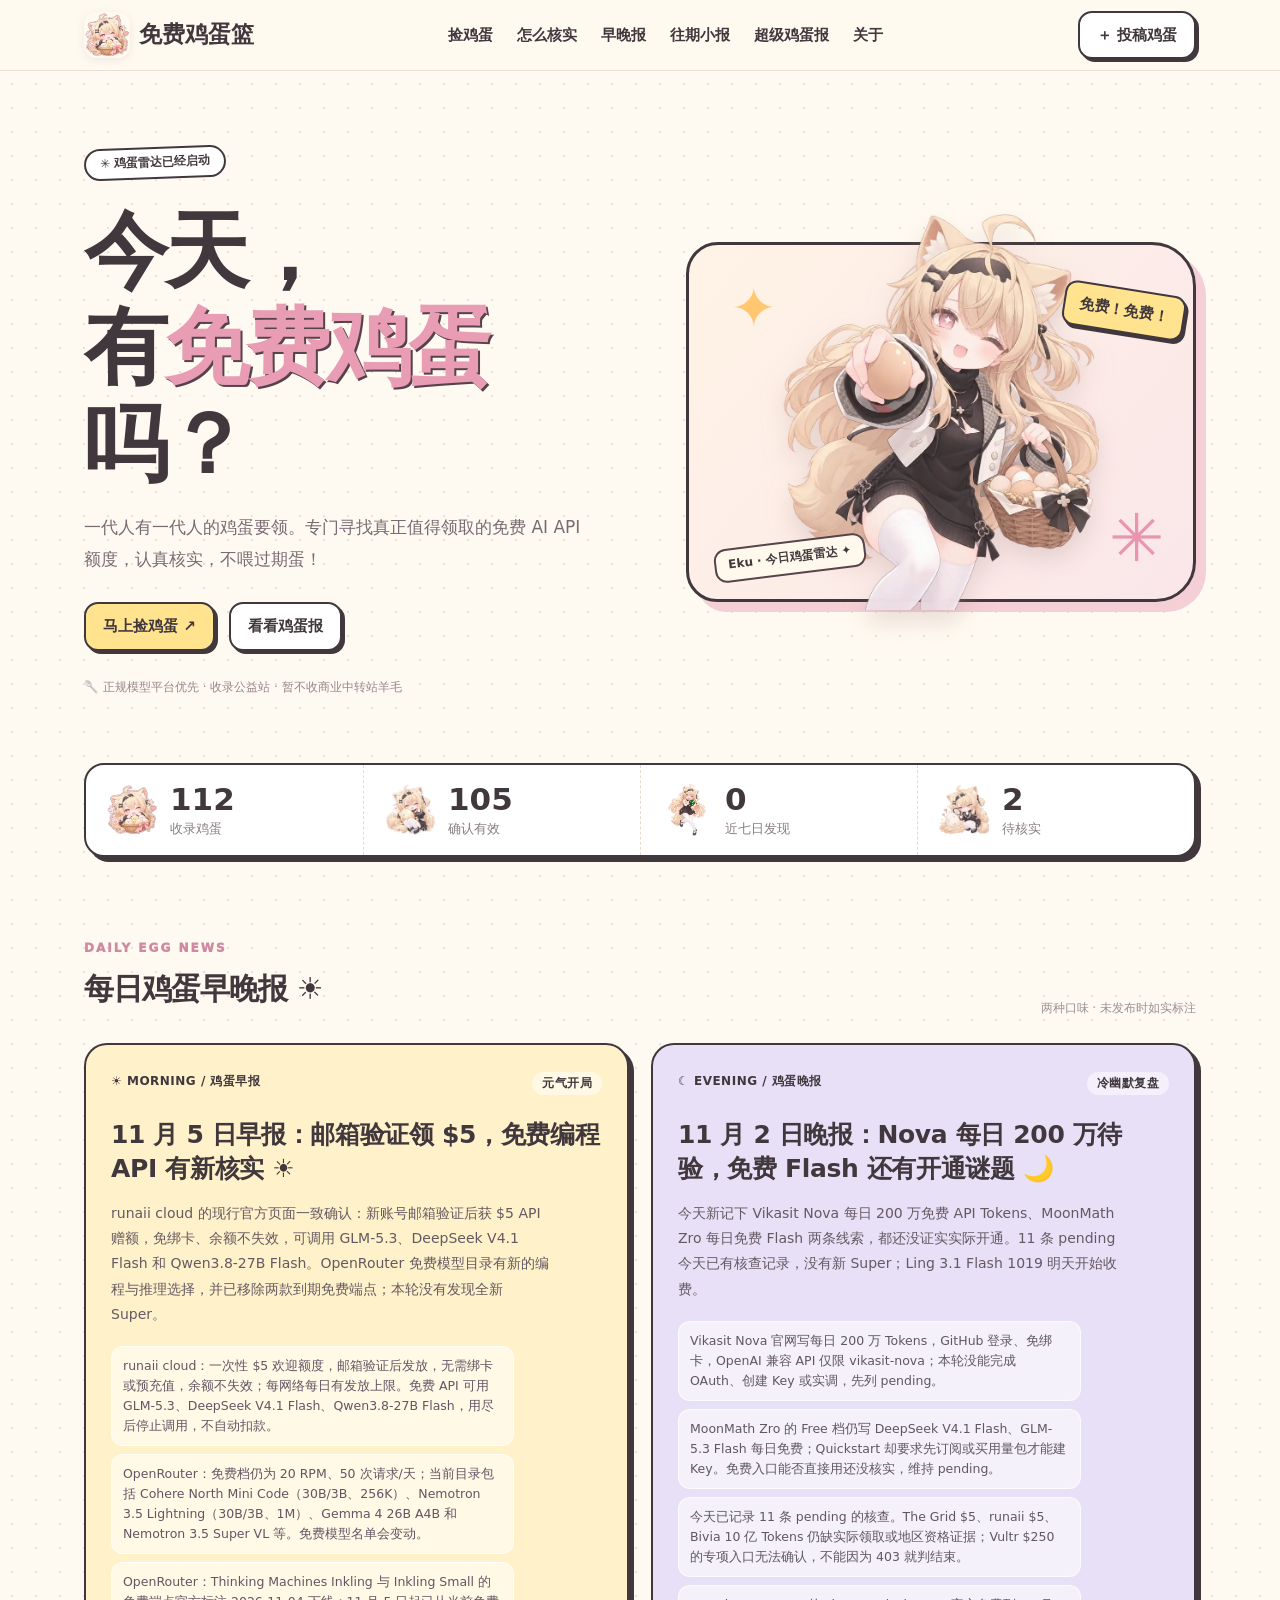
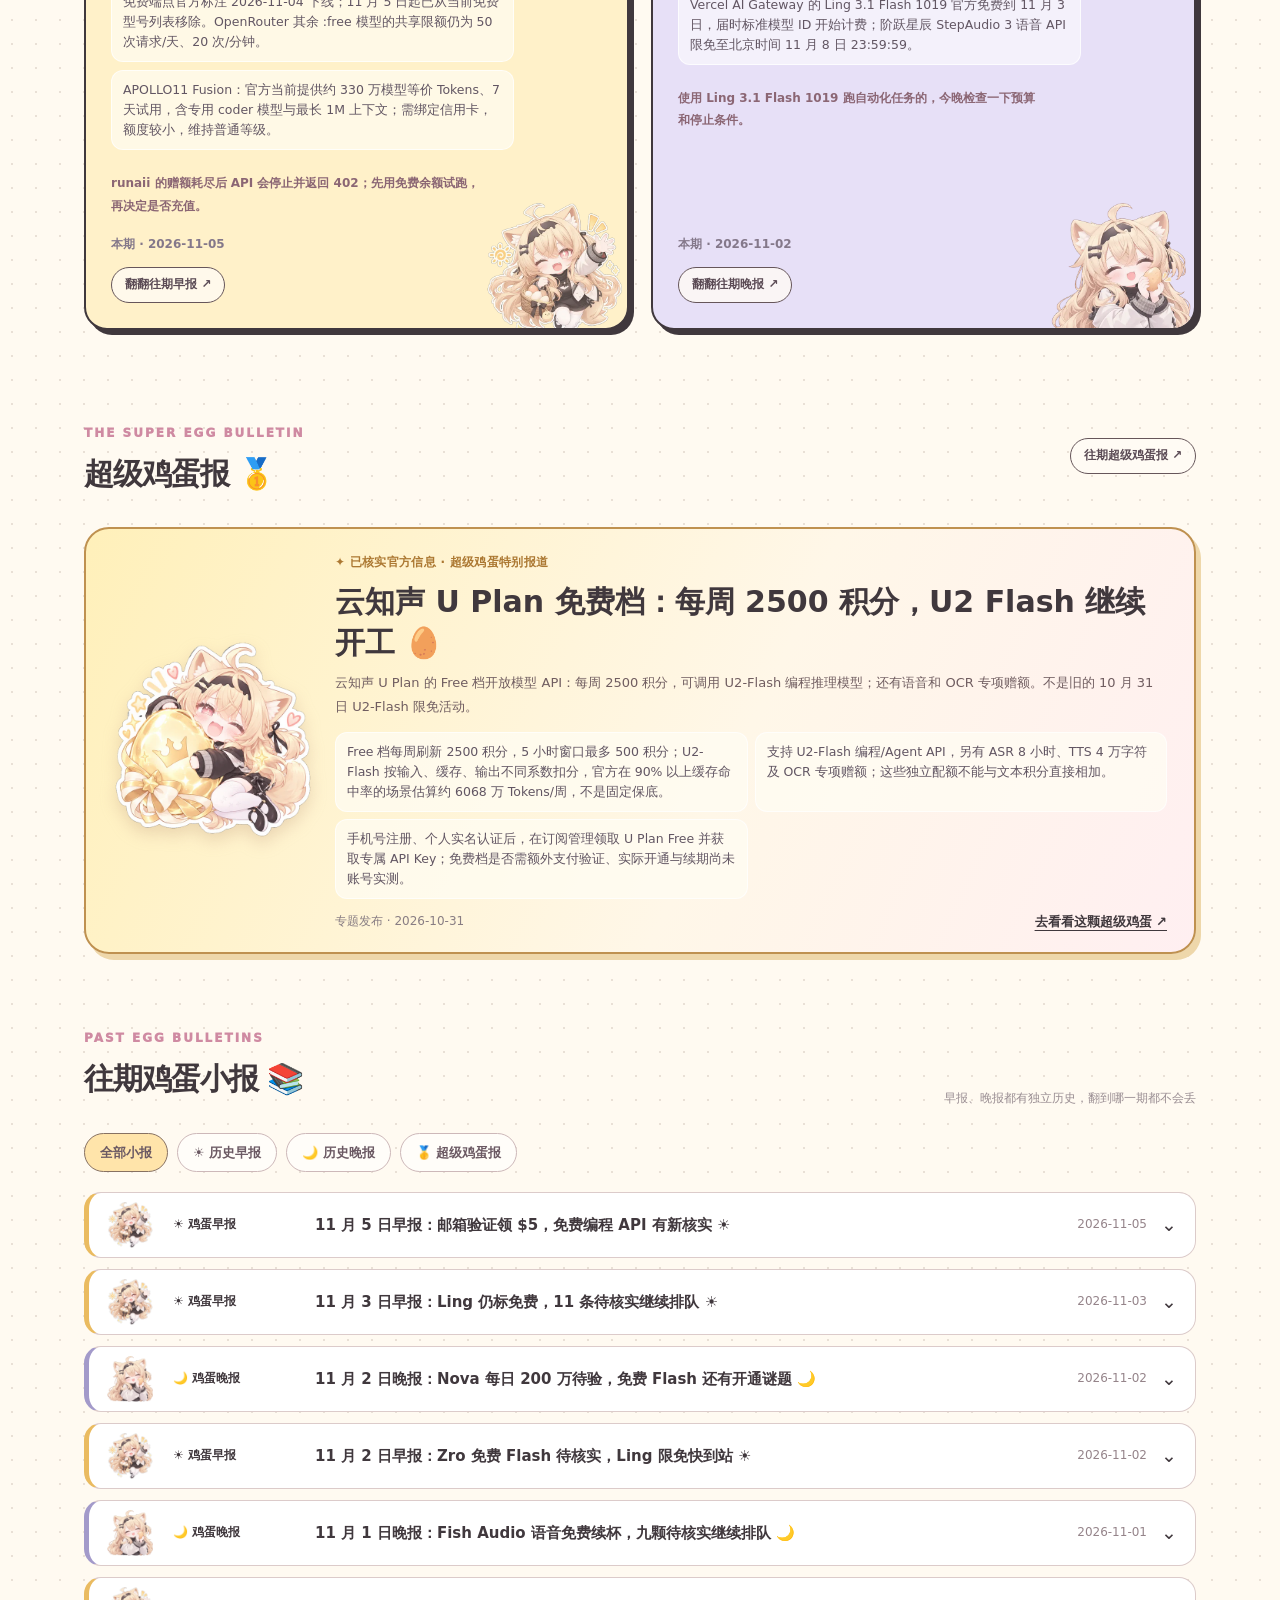
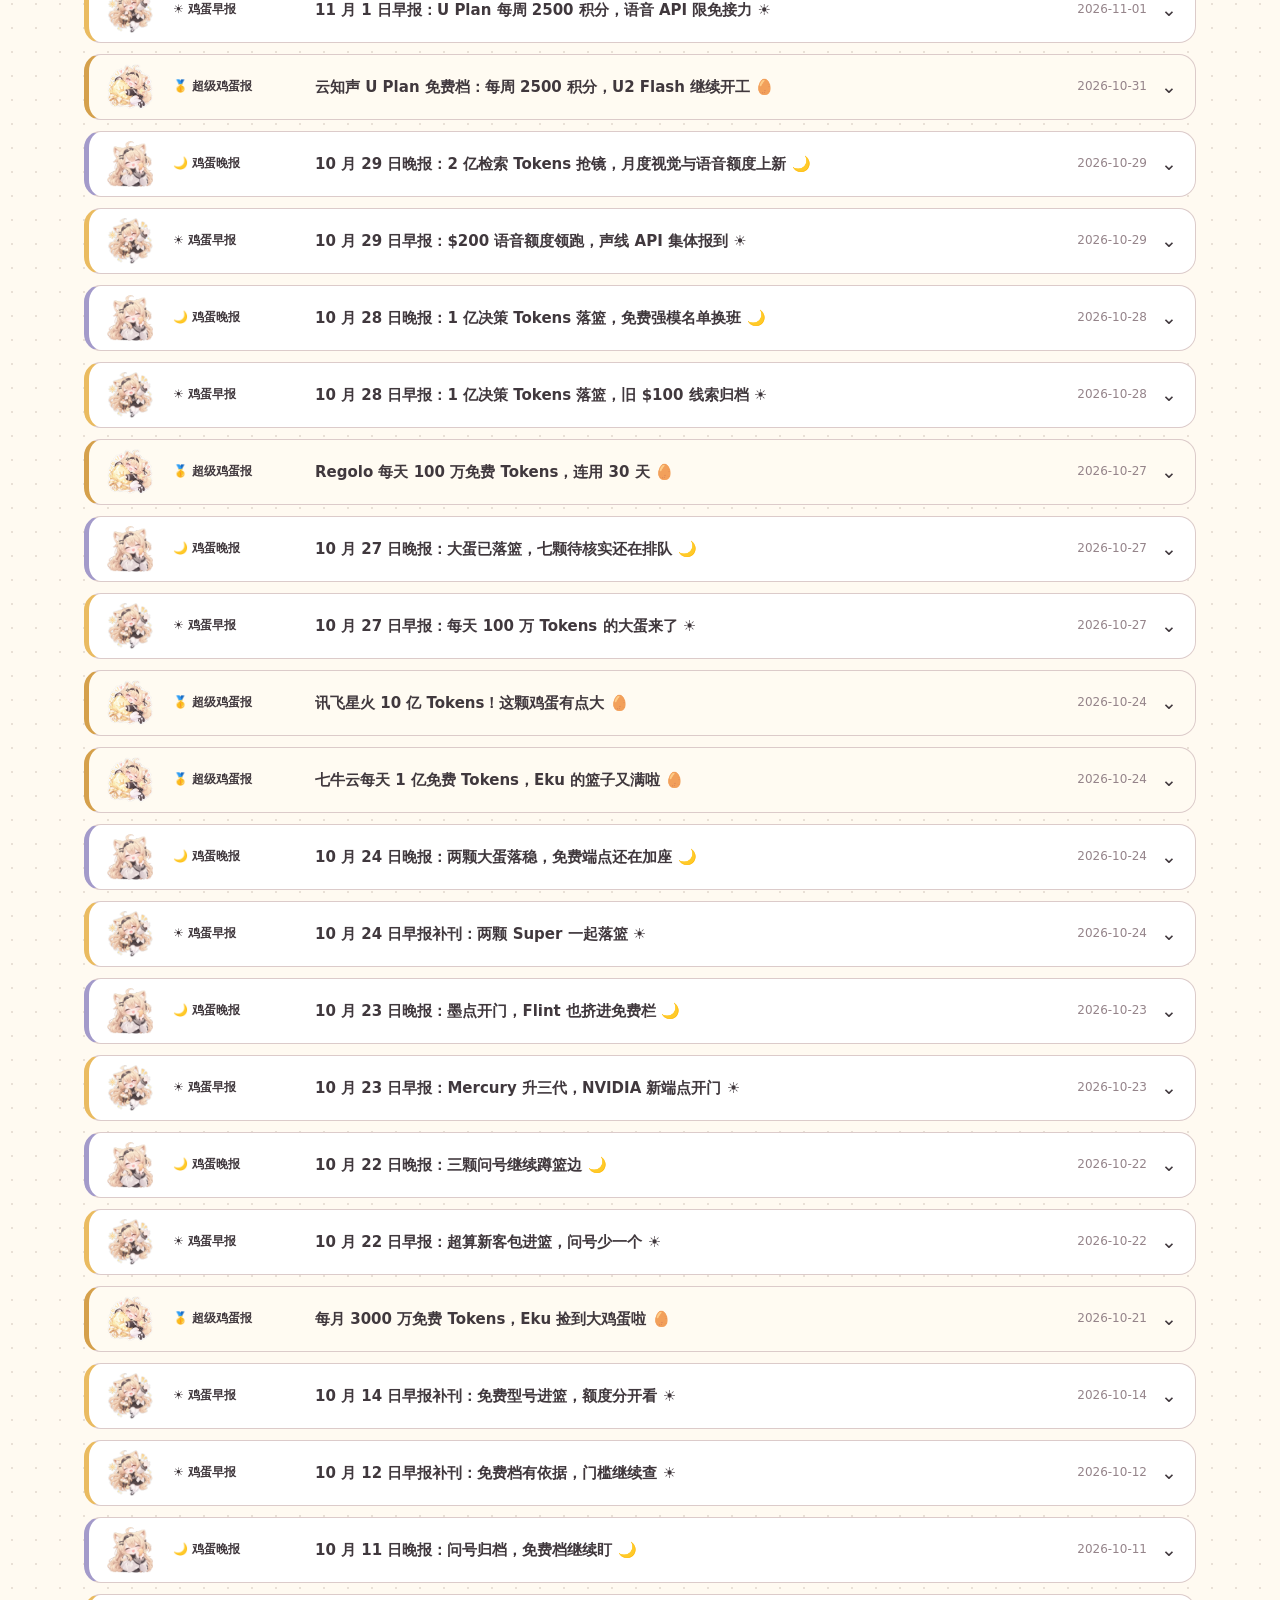
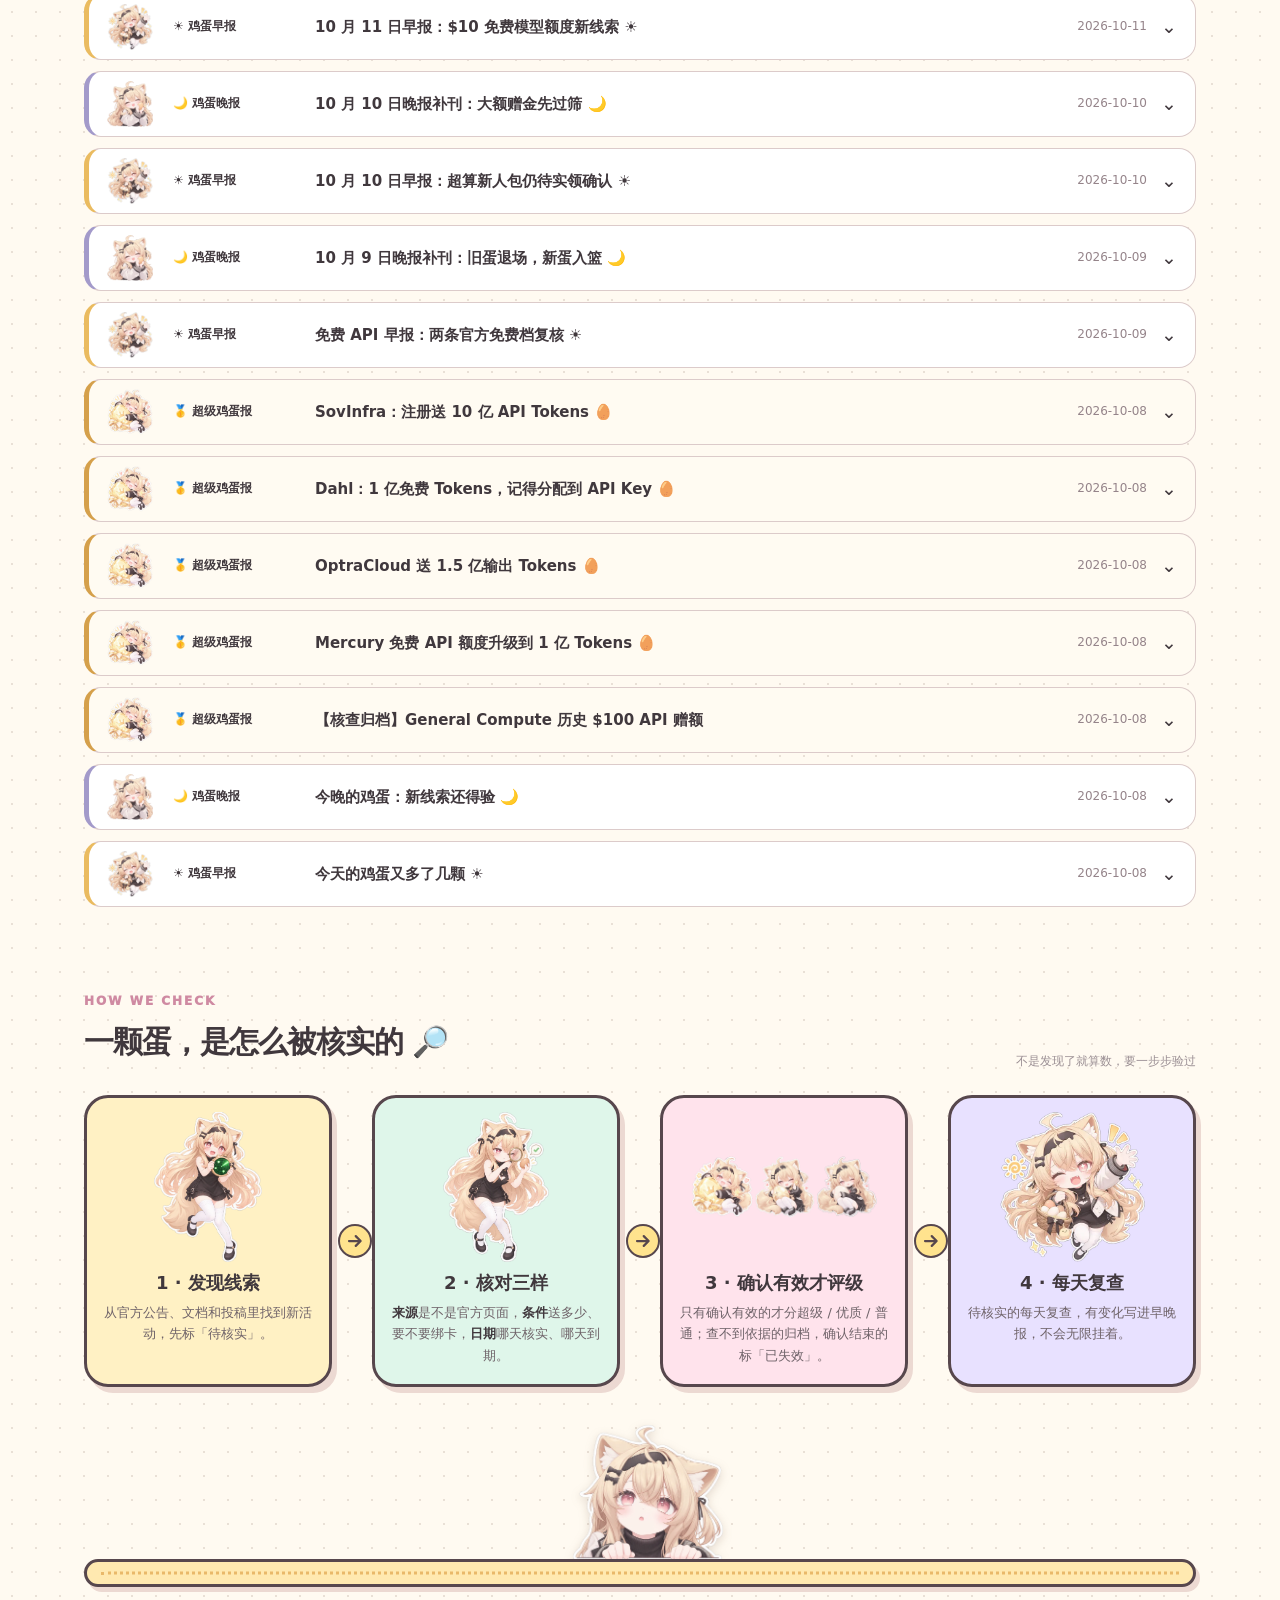
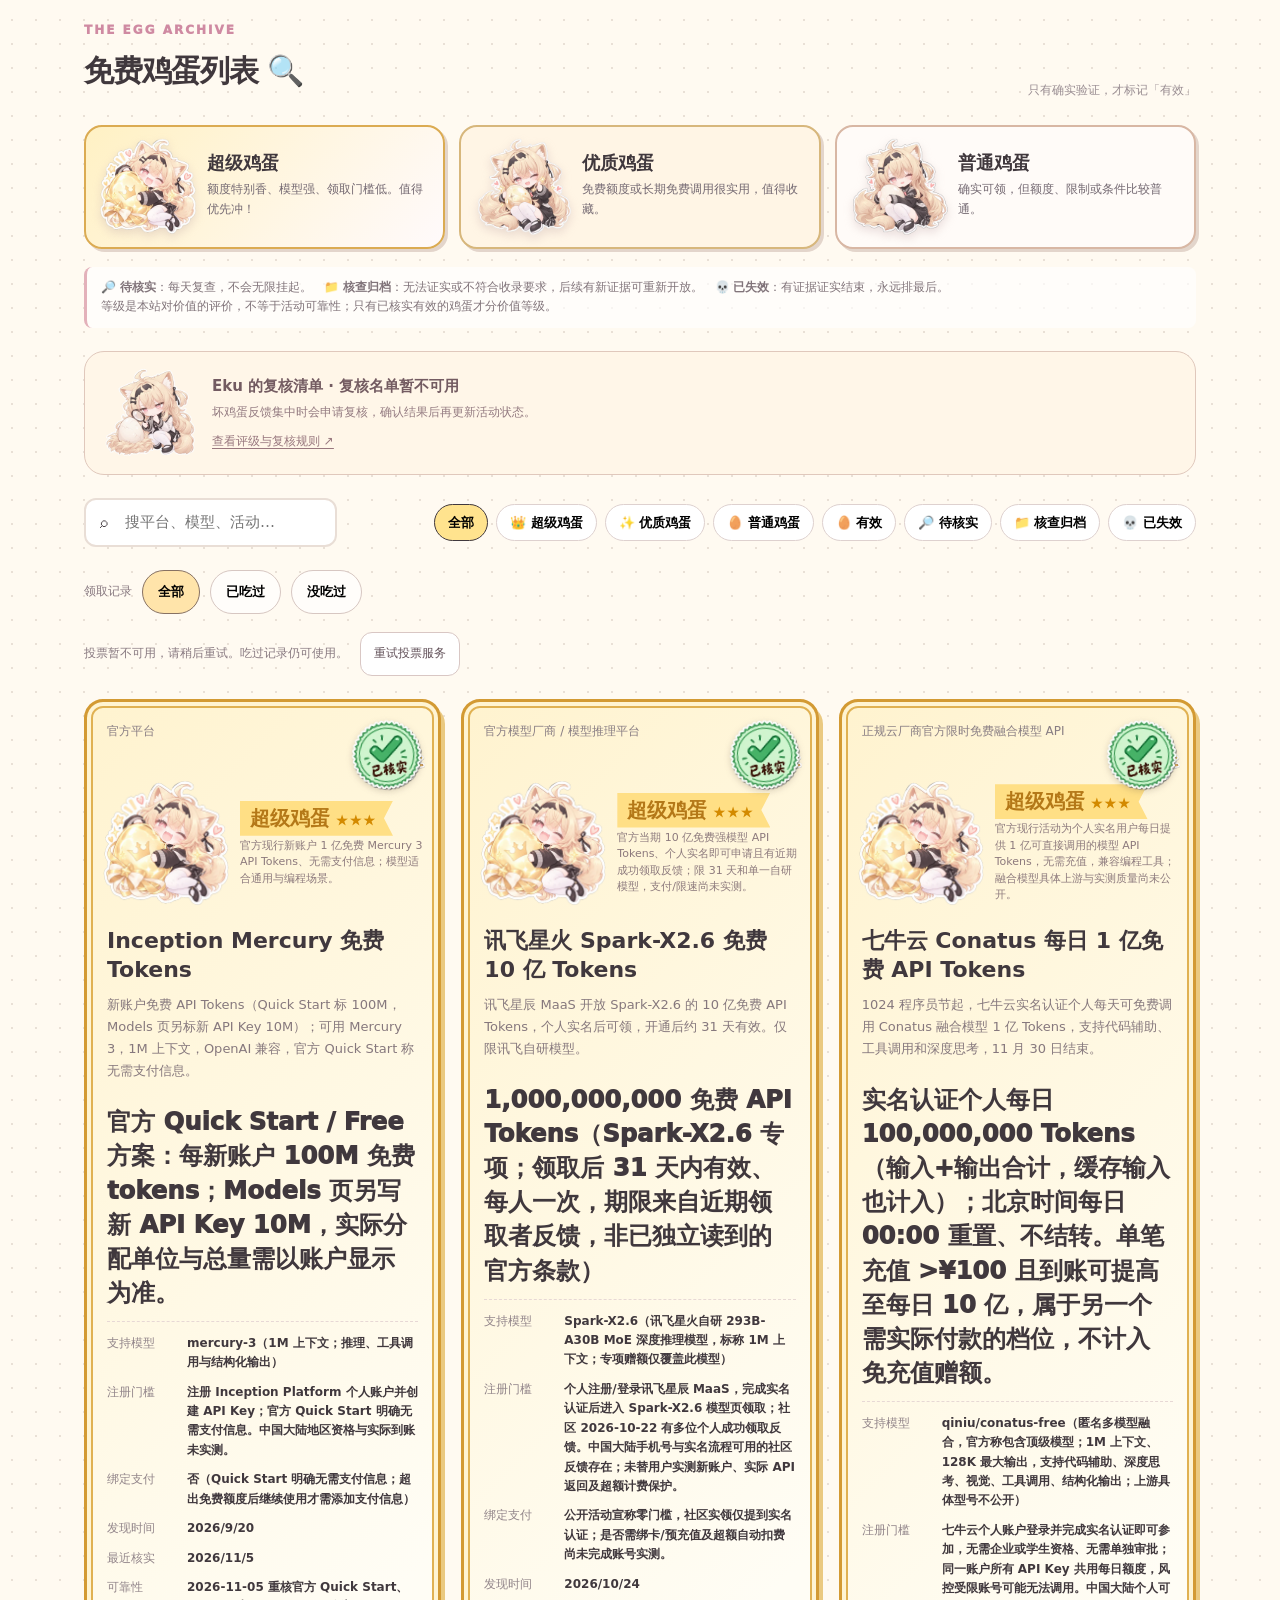
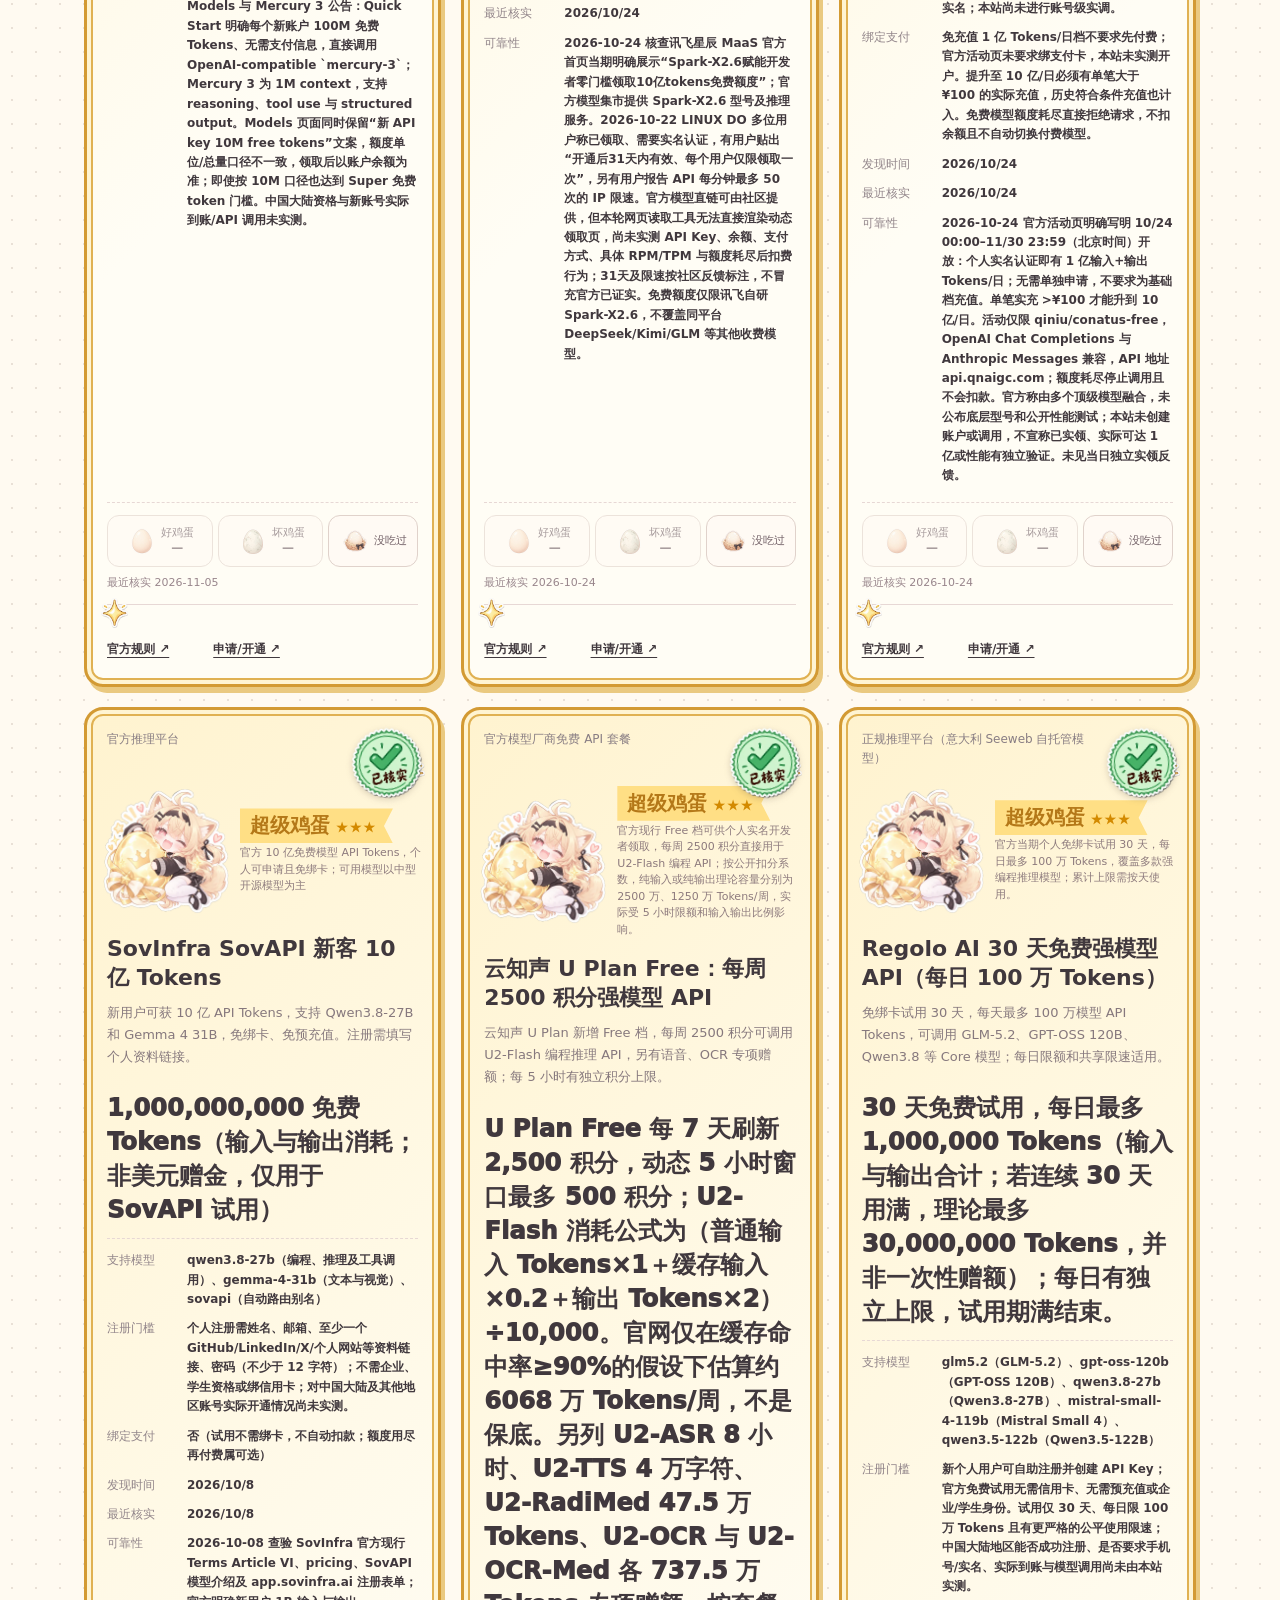
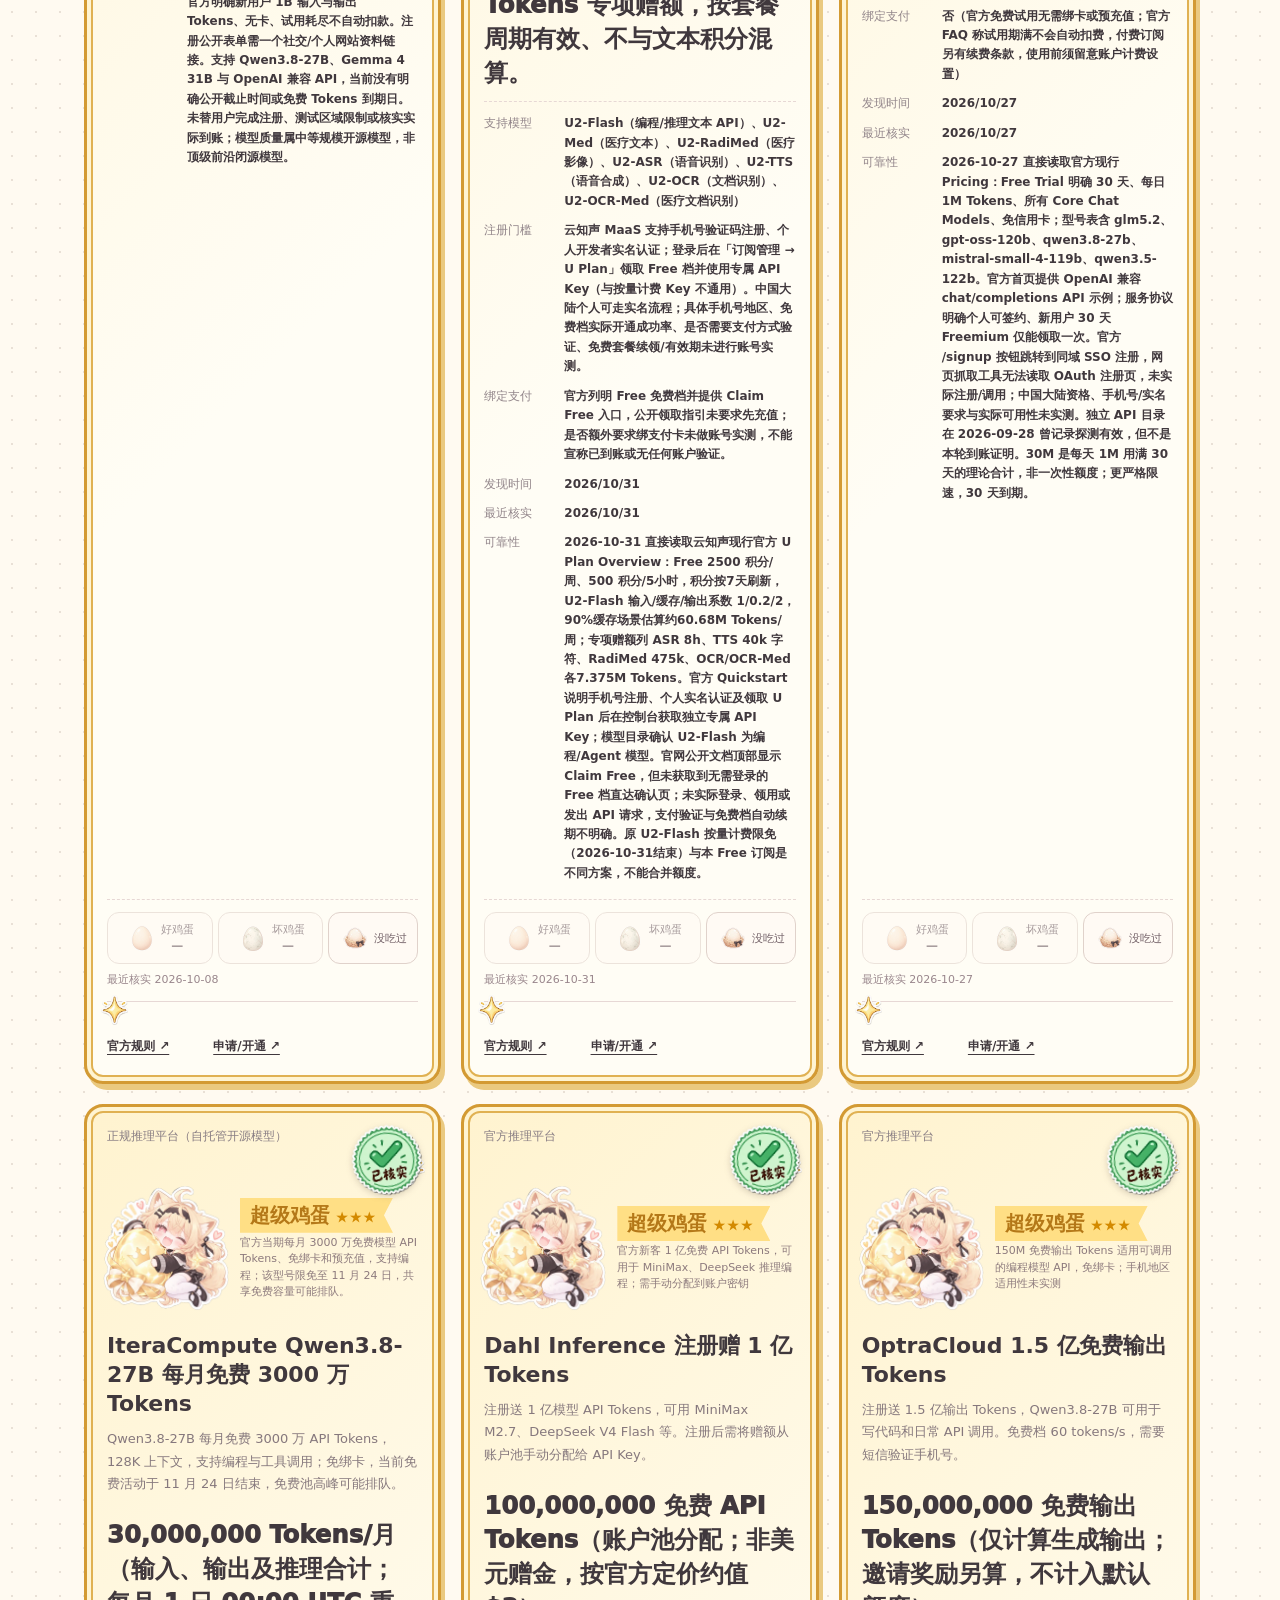
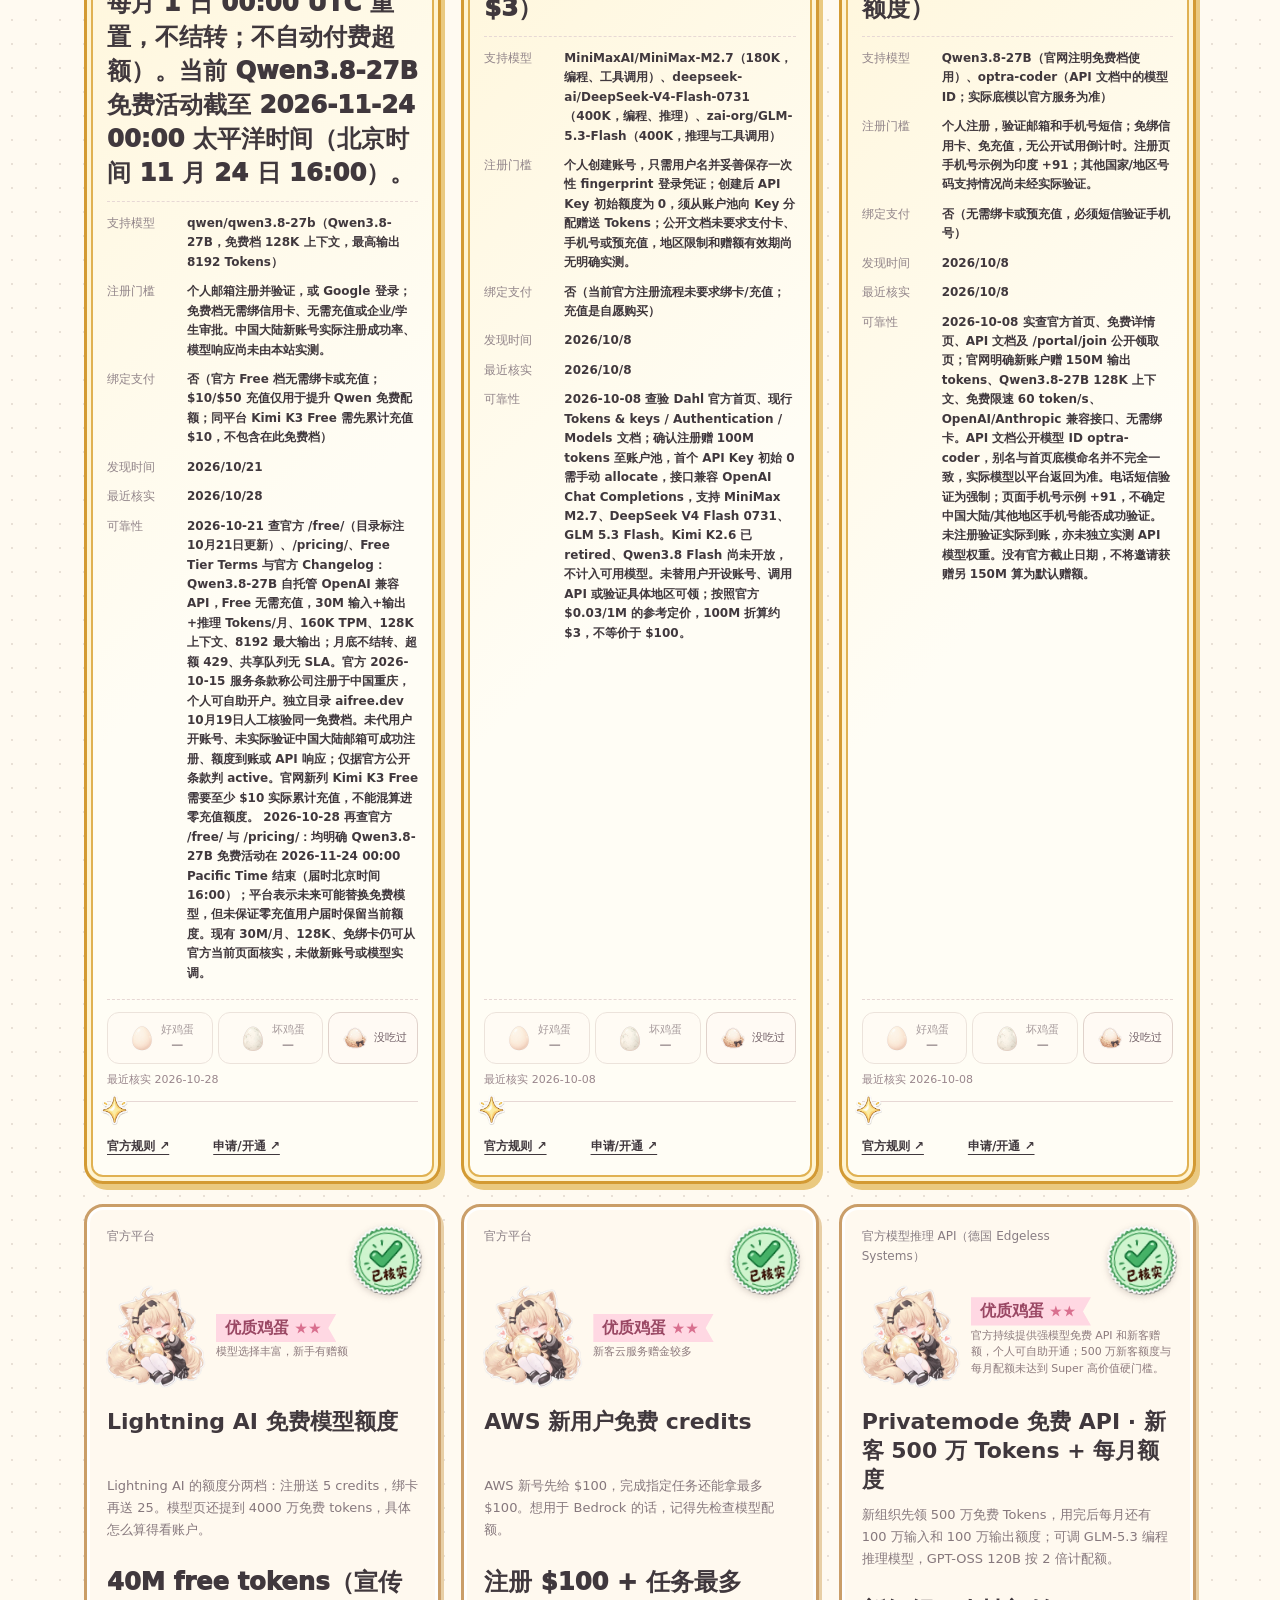
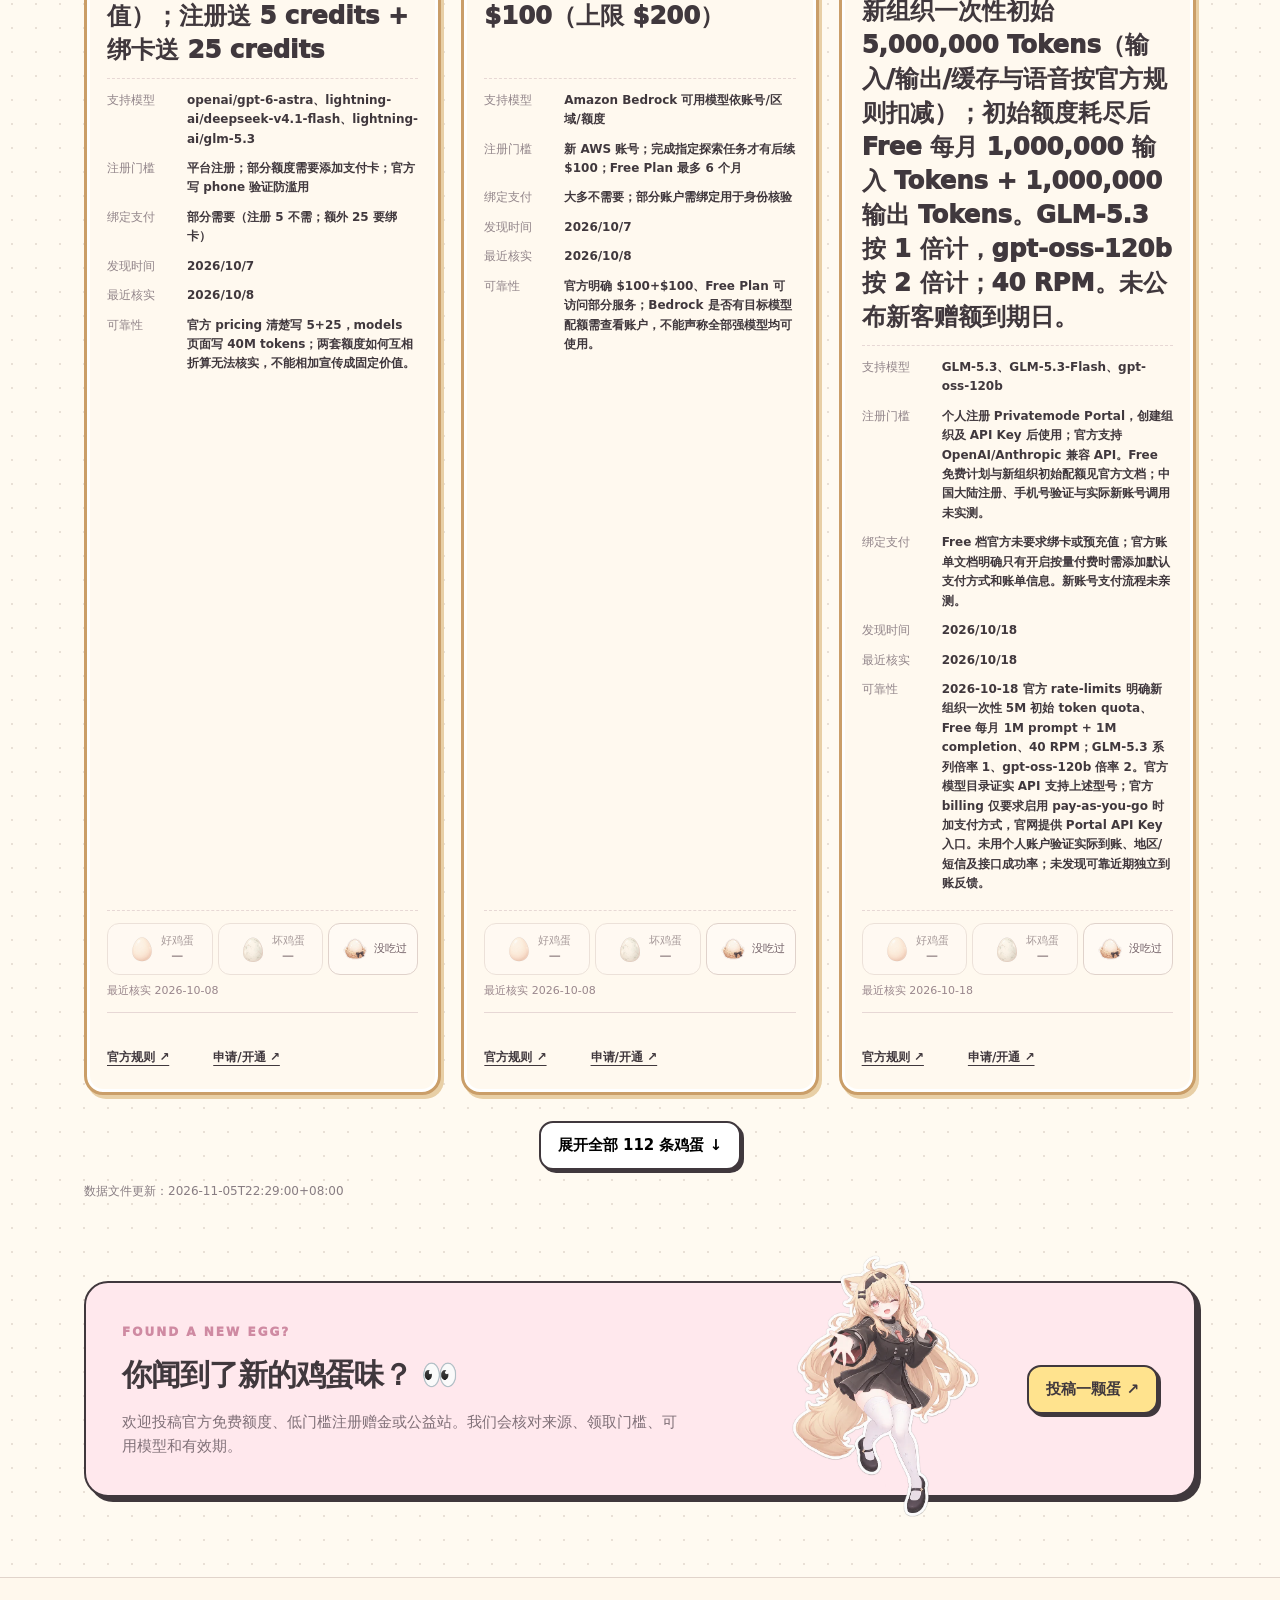
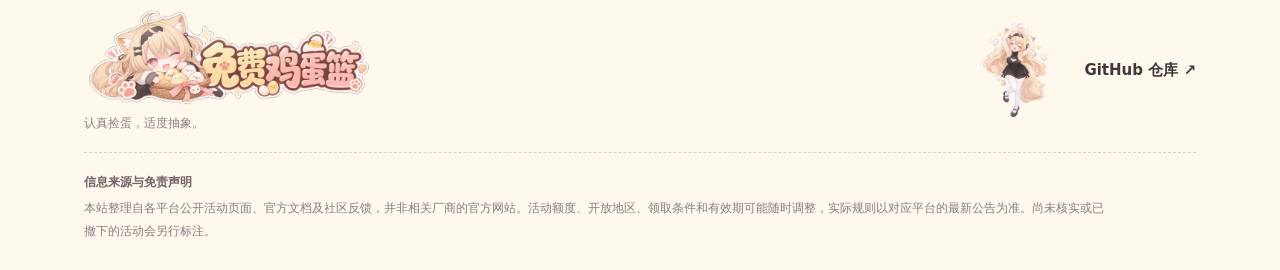
==== commit 17cf1412: "chore: prerender static egg list for SEO" ====
--- a/index.html
+++ b/index.html
@@ -162,7 +162,7 @@
 @media(max-width:900px){.submit{padding-bottom:170px}.submit>div:first-of-type{max-width:none}.submit-eku{right:8px;bottom:-14px;height:190px}.foot-eku{height:78px}}
 @media(max-width:560px){.stats>div{padding:12px 12px}.stats>div img{width:40px;height:40px}.stats b{font-size:24px}}
 </style><link rel="stylesheet" href="./assets/interactions.css"><link rel="stylesheet" href="./assets/deco.css"></head><body><header><div class="wrap"><a href="#" class="brand" aria-label="免费鸡蛋篮，返回首页"><img class="brand-mark" src="./assets/brand-mark.webp?v=3" width="46" height="46" alt="" decoding="async"><span>免费鸡蛋篮</span></a><nav><a href="#eggs">捡鸡蛋</a><a href="#verify">怎么核实</a><a href="#reports">早晚报</a><a href="#history">往期小报</a><a href="#super-news">超级鸡蛋报</a><a href="#about">关于</a></nav><a class="subbtn" href="./submit.html">＋ 投稿鸡蛋</a></div></header><div class="deco-layer" aria-hidden="true"><img class="l" src="./assets/deco/sparkle.webp" alt="" width="70" loading="lazy" style="top:8%;--o:20px;--r:-10deg;--dl:0s;width:70px"><img class="l" src="./assets/deco/egg.webp" alt="" width="88" loading="lazy" style="top:15%;--o:60px;--r:10deg;--dl:-1s;width:88px"><img class="l" src="./assets/deco/paw.webp" alt="" width="78" loading="lazy" style="top:26%;--o:30px;--r:-8deg;--dl:-2s;width:78px"><img class="l" src="./assets/deco/cloud.webp" alt="" width="120" loading="lazy" style="top:35%;--o:10px;--r:0deg;--dl:-3s;width:120px"><img class="l" src="./assets/deco/eku-hug-gold.webp" alt="" width="150" loading="lazy" style="top:46%;--o:0px;--r:-4deg;--dl:-4s;width:150px"><img class="l" src="./assets/deco/fried.webp" alt="" width="92" loading="lazy" style="top:60%;--o:44px;--r:8deg;--dl:0s;width:92px"><img class="l" src="./assets/deco/heart.webp" alt="" width="72" loading="lazy" style="top:71%;--o:20px;--r:-12deg;--dl:-1s;width:72px"><img class="l" src="./assets/deco/feather.webp" alt="" width="84" loading="lazy" style="top:82%;--o:50px;--r:14deg;--dl:-2s;width:84px"><img class="l" src="./assets/deco/star.webp" alt="" width="80" loading="lazy" style="top:92%;--o:24px;--r:6deg;--dl:-3s;width:80px"><img class="r" src="./assets/deco/star.webp" alt="" width="80" loading="lazy" style="top:11%;--o:24px;--r:8deg;--dl:-4s;width:80px"><img class="r" src="./assets/deco/basket.webp" alt="" width="104" loading="lazy" style="top:21%;--o:40px;--r:-6deg;--dl:0s;width:104px"><img class="r" src="./assets/deco/crack.webp" alt="" width="92" loading="lazy" style="top:43%;--o:28px;--r:8deg;--dl:-1s;width:92px"><img class="r" src="./assets/deco/sparkle-purple.webp" alt="" width="72" loading="lazy" style="top:54%;--o:60px;--r:-8deg;--dl:-2s;width:72px"><img class="r" src="./assets/deco/goldegg.webp" alt="" width="92" loading="lazy" style="top:65%;--o:20px;--r:6deg;--dl:-3s;width:92px"><img class="r" src="./assets/deco/chick.webp" alt="" width="96" loading="lazy" style="top:76%;--o:50px;--r:-6deg;--dl:-4s;width:96px"><img class="r" src="./assets/deco/heart.webp" alt="" width="70" loading="lazy" style="top:88%;--o:30px;--r:10deg;--dl:0s;width:70px"></div><main class="wrap"><section class="hero"><div><span class="tag">✳ 鸡蛋雷达已经启动</span><h1>今天，<br>有<span><em>免费鸡蛋</em></span>吗？</h1><p class="lead">一代人有一代人的鸡蛋要领。专门寻找真正值得领取的免费 AI API 额度，认真核实，不喂过期蛋！</p><div class="heroaction"><a href="#eggs" class="btn primary">马上捡鸡蛋 ↗</a><a href="#reports" class="btn">看看鸡蛋报</a></div><div class="hint">🥄 正规模型平台优先 · 收录公益站 · 暂不收商业中转站羊毛</div></div><div class="art eku-art"><div class="speech">免费！免费！</div><img class="eku-hero-img" src="./assets/eku-hero.webp" alt="Eku 向你递来免费鸡蛋" onerror="this.style.display='none'"><div class="mascot"><div class="eyes"><i></i><i></i></div><span class="mouth">ᴗ</span><div class="cheek left"></div><div class="cheek right"></div></div><span class="artlabel">Eku · 今日鸡蛋雷达 ✦</span></div></section><section class="stats"><div><img src="./assets/brand-mark.webp" alt="" width="52" height="52"><b id="count">—</b><span>收录鸡蛋</span></div><div><img src="./assets/grades/premium.webp" alt="" width="52" height="52"><b id="active">—</b><span>确认有效</span></div><div><img src="./assets/eku-radar.webp" alt="" width="52" height="52"><b id="week">—</b><span>近七日发现</span></div><div><img src="./assets/grades/pending.webp" alt="" width="52" height="52"><b id="pending">—</b><span>待核实</span></div></section><section id="reports" class="reports"><div class="head"><div><div class="kicker">DAILY EGG NEWS</div><h2>每日鸡蛋早晚报 ☀️</h2></div><span class="soft">两种口味 · 未发布时如实标注</span></div><div class="reportgrid"><article class="report morning"><div class="reporttop"><span>☀ MORNING / 鸡蛋早报</span><span>元气开局</span></div><img class="report-mascot" src="./assets/eku-morning.webp" alt="" onerror="this.style.display='none'"><h3 id="morningtitle">早安！今天有蛋捡吗？</h3><p id="morningcontent">正在搜寻免费鸡蛋…</p><ul class="report-highlights" id="morninghighlights"></ul><p class="report-tip" id="morningtip"></p><time id="morningdate"></time><a class="read-past" href="#history" data-history-open="morning">翻翻往期早报 ↗</a></article><article class="report evening"><div class="reporttop"><span>☾ EVENING / 鸡蛋晚报</span><span>冷幽默复盘</span></div><img class="report-mascot night-mascot" src="./assets/eku-happy.webp" alt="" onerror="this.style.display='none'"><h3 id="eveningtitle">今天的蛋，抢到没？</h3><p id="eveningcontent">正在结算今日战绩…</p><ul class="report-highlights" id="eveninghighlights"></ul><p class="report-tip" id="eveningtip"></p><time id="eveningdate"></time><a class="read-past" href="#history" data-history-open="evening">翻翻往期晚报 ↗</a></article></div></section><section id="super-news" class="super-news"><div class="head"><div><div class="kicker">THE SUPER EGG BULLETIN</div><h2>超级鸡蛋报 🥇</h2></div><a class="read-past" href="#history" data-history-open="super">往期超级鸡蛋报 ↗</a></div><article class="super-story"><img src="./assets/grades/super.webp" alt="Eku 抱着超级鸡蛋" loading="lazy"><div class="super-story-copy"><span class="super-mini">✦ 已核实官方信息 · 超级鸡蛋特别报道</span><h3 id="supertitle">超级鸡蛋快讯整理中…</h3><p id="supercontent">看见大额免费额度，先核实，再激动！</p><ul id="superhighlights" class="report-highlights"></ul><p id="supertip" class="report-tip"></p><div class="super-actions"><span id="superdate" class="small"></span><a id="superclaim" target="_blank" rel="noopener noreferrer" hidden>去看看这颗超级鸡蛋 ↗</a></div></div></article></section>
-<section id="history" class="news-archive"><div class="head"><div><div class="kicker">PAST EGG BULLETINS</div><h2>往期鸡蛋小报 📚</h2></div><span class="soft">早报、晚报都有独立历史，翻到哪一期都不会丢</span></div><div class="archive-filters" role="group" aria-label="按小报类型筛选"><button class="active" data-archive-filter="all" aria-pressed="true">全部小报</button><button data-archive-filter="morning" aria-pressed="false">☀️ 历史早报</button><button data-archive-filter="evening" aria-pressed="false">🌙 历史晚报</button><button data-archive-filter="super" aria-pressed="false">🥇 超级鸡蛋报</button></div><div class="archive-list" id="archivelist" aria-live="polite"><p class="soft">正在翻阅历史小报…</p></div></section><section id="verify" class="verify"><div class="head"><div><div class="kicker">HOW WE CHECK</div><h2>一颗蛋，是怎么被核实的 🔎</h2></div><span class="soft">不是发现了就算数，要一步步验过</span></div><ol class="flow"><li><img src="./assets/eku-radar.webp" alt="Eku 举着雷达搜寻线索" loading="lazy"><b>1 · 发现线索</b><p>从官方公告、文档和投稿里找到新活动，先标「待核实」。</p></li><li><img src="./assets/eku-check.webp" alt="Eku 拿着放大镜核对" loading="lazy"><b>2 · 核对三样</b><p><em>来源</em>是不是官方页面，<em>条件</em>送多少、要不要绑卡，<em>日期</em>哪天核实、哪天到期。</p></li><li><div class="flow-grades"><img src="./assets/grades/super.webp" alt="超级鸡蛋" loading="lazy"><img src="./assets/grades/premium.webp" alt="优质鸡蛋" loading="lazy"><img src="./assets/grades/normal.webp" alt="普通鸡蛋" loading="lazy"></div><b>3 · 确认有效才评级</b><p>只有确认有效的才分超级 / 优质 / 普通；查不到依据的归档，确认结束的标「已失效」。</p></li><li><img src="./assets/eku-morning.webp" alt="Eku 迎接早晨" loading="lazy"><b>4 · 每天复查</b><p>待核实的每天复查，有变化写进早晚报，不会无限挂着。</p></li></ol></section><div class="ledge" aria-hidden="true"><img src="./assets/deco/eku-peek-bottom.webp" alt="" loading="lazy"><div class="ledge-bar"></div></div><section id="eggs" class="listing"><div class="head"><div><div class="kicker">THE EGG ARCHIVE</div><h2>免费鸡蛋列表 🔍</h2></div><span class="soft">只有确实验证，才标记「有效」</span></div><div class="grade-guide" aria-label="鸡蛋价值等级说明"><div class="grade-explain super"><img src="./assets/grades/super.webp" alt="超级鸡蛋 Eku 图标" loading="lazy"><div><strong>超级鸡蛋</strong><p>额度特别香、模型强、领取门槛低。值得优先冲！</p></div></div><div class="grade-explain premium"><img src="./assets/grades/premium.webp" alt="优质鸡蛋 Eku 图标" loading="lazy"><div><strong>优质鸡蛋</strong><p>免费额度或长期免费调用很实用，值得收藏。</p></div></div><div class="grade-explain normal"><img src="./assets/grades/normal.webp" alt="普通鸡蛋 Eku 图标" loading="lazy"><div><strong>普通鸡蛋</strong><p>确实可领，但额度、限制或条件比较普通。</p></div></div></div><p class="status-explain">🔎 <b>待核实</b>：每天复查，不会无限挂起。　📁 <b>核查归档</b>：无法证实或不符合收录要求，后续有新证据可重新开放。　💀 <b>已失效</b>：有证据证实结束，永远排最后。<br>等级是本站对价值的评价，不等于活动可靠性；只有已核实有效的鸡蛋才分价值等级。</p><div class="review-module" aria-labelledby="review-title"><img src="./assets/interactions/eku-review.webp" alt="Eku 正在复核鸡蛋" width="90" height="90" loading="lazy"><div><strong id="review-title">Eku 的复核清单 · <span id="review-count">正在查询…</span></strong><p>坏鸡蛋反馈集中时会申请复核，确认结果后再更新活动状态。</p><ul id="review-list"></ul><a href="https://github.com/if-u-can/free-ai-credits/blob/main/docs/EGG_GRADING.md" target="_blank" rel="noopener noreferrer">查看评级与复核规则 ↗</a></div></div><div class="filters"><label class="search">⌕　<input id="search" placeholder="搜平台、模型、活动…"></label><div class="chips"><button class="active" data-filter="all">全部</button><button data-filter="super">👑 超级鸡蛋</button><button data-filter="premium">✨ 优质鸡蛋</button><button data-filter="normal">🥚 普通鸡蛋</button><button data-filter="active">🥚 有效</button><button data-filter="pending">🔎 待核实</button><button data-filter="reviewarchive">📁 核查归档</button><button data-filter="expired">💀 已失效</button></div></div><div class="eaten-filters" role="group" aria-label="按吃过记录筛选"><span>领取记录</span><button type="button" class="active" data-eaten-filter="all" aria-pressed="true">全部</button><button type="button" data-eaten-filter="eaten" aria-pressed="false">已吃过</button><button type="button" data-eaten-filter="uneaten" aria-pressed="false">没吃过</button></div><div id="interaction-service" class="interaction-service"><p class="interaction-service-message" role="status" aria-live="polite">正在检查投票服务…</p><button type="button" data-interaction-retry hidden>重试投票服务</button><p class="interaction-storage-message" role="status" aria-live="polite"></p></div><div class="cards" id="cards"><!--SEO:START--><article class="seo-egg"><h3>Dahl Inference 注册赠 1 亿 Tokens（超级鸡蛋）</h3><p>100,000,000 免费 API Tokens（账户池分配；非美元赠金，按官方定价约值 $3）。注册送 1 亿模型 API Tokens，可用 MiniMax M2.7、DeepSeek V4 Flash 等。注册后需将赠额从账户池手动分配给 API Key。</p><p>领取条件：个人创建账号，只需用户名并妥善保存一次性 fingerprint 登录凭证；创建后 API Key 初始额度为 0，须从账户池向 Key 分配赠送 Tokens；公开文档未要求支付卡、手机号或预充值，地区限制和赠额有效期尚无明确实测。｜是否绑卡：否（当前官方注册流程未要求绑卡/充值；充值是自愿购买）｜最近核实：2026-10-08 <a href="https://inference.dahl.global/account" rel="noopener noreferrer" target="_blank">官方来源</a></p></article><article class="seo-egg"><h3>Inception Mercury 免费 Tokens（超级鸡蛋）</h3><p>官方 Quick Start / Free 方案：每新账户 100M 免费 tokens；Models 页另写新 API Key 10M，实际分配单位与总量需以账户显示为准。。新账户免费 API Tokens（Quick Start 标 100M，Models 页另标新 API Key 10M）；可用 Mercury 3，1M 上下文，OpenAI 兼容，官方 Quick Start 称无需支付信息。</p><p>领取条件：注册 Inception Platform 个人账户并创建 API Key；官方 Quick Start 明确无需支付信息。中国大陆地区资格与实际到账未实测。｜是否绑卡：否（Quick Start 明确无需支付信息；超出免费额度后继续使用才需添加支付信息）｜最近核实：2026-11-05 <a href="https://platform.inceptionlabs.ai/" rel="noopener noreferrer" target="_blank">官方来源</a></p></article><article class="seo-egg"><h3>IteraCompute Qwen3.8-27B 每月免费 3000 万 Tokens（超级鸡蛋）</h3><p>30,000,000 Tokens/月（输入、输出及推理合计；每月 1 日 00:00 UTC 重置，不结转；不自动付费超额）。当前 Qwen3.8-27B 免费活动截至 2026-11-24 00:00 太平洋时间（北京时间 11 月 24 日 16:00）。。Qwen3.8-27B 每月免费 3000 万 API Tokens，128K 上下文，支持编程与工具调用；免绑卡，当前免费活动于 11 月 24 日结束，免费池高峰可能排队。</p><p>领取条件：个人邮箱注册并验证，或 Google 登录；免费档无需绑信用卡、无需充值或企业/学生审批。中国大陆新账号实际注册成功率、模型响应尚未由本站实测。｜是否绑卡：否（官方 Free 档无需绑卡或充值；$10/$50 充值仅用于提升 Qwen 免费配额；同平台 Kimi K3 Free 需先累计充值 $10，不包含在此免费档）｜最近核实：2026-10-28 <a href="https://platform.iteracompute.com/" rel="noopener noreferrer" target="_blank">官方来源</a></p></article><article class="seo-egg"><h3>OptraCloud 1.5 亿免费输出 Tokens（超级鸡蛋）</h3><p>150,000,000 免费输出 Tokens（仅计算生成输出；邀请奖励另算，不计入默认额度）。注册送 1.5 亿输出 Tokens，Qwen3.8-27B 可用于写代码和日常 API 调用。免费档 60 tokens/s，需要短信验证手机号。</p><p>领取条件：个人注册，验证邮箱和手机号短信；免绑信用卡、免充值，无公开试用倒计时。注册页手机号示例为印度 +91；其他国家/地区号码支持情况尚未经实际验证。｜是否绑卡：否（无需绑卡或预充值，必须短信验证手机号）｜最近核实：2026-10-08 <a href="https://optracloud.com/portal/join" rel="noopener noreferrer" target="_blank">官方来源</a></p></article><article class="seo-egg"><h3>Regolo AI 30 天免费强模型 API（每日 100 万 Tokens）（超级鸡蛋）</h3><p>30 天免费试用，每日最多 1,000,000 Tokens（输入与输出合计；若连续 30 天用满，理论最多 30,000,000 Tokens，并非一次性赠额）；每日有独立上限，试用期满结束。。免绑卡试用 30 天，每天最多 100 万模型 API Tokens，可调用 GLM-5.2、GPT-OSS 120B、Qwen3.8 等 Core 模型；每日限额和共享限速适用。</p><p>领取条件：新个人用户可自助注册并创建 API Key；官方免费试用无需信用卡、无需预充值或企业/学生身份。试用仅 30 天、每日限 100 万 Tokens 且有更严格的公平使用限速；中国大陆地区能否成功注册、是否要求手机号/实名、实际到账与模型调用尚未由本站实测。｜是否绑卡：否（官方免费试用无需绑卡或预充值；官方 FAQ 称试用期满不会自动扣费，付费订阅另有续费条款，使用前须留意账户计费设置）｜最近核实：2026-10-27 <a href="https://regolo.ai/signup" rel="noopener noreferrer" target="_blank">官方来源</a></p></article><article class="seo-egg"><h3>SovInfra SovAPI 新客 10 亿 Tokens（超级鸡蛋）</h3><p>1,000,000,000 免费 Tokens（输入与输出消耗；非美元赠金，仅用于 SovAPI 试用）。新用户可获 10 亿 API Tokens，支持 Qwen3.8-27B 和 Gemma 4 31B，免绑卡、免预充值。注册需填写个人资料链接。</p><p>领取条件：个人注册需姓名、邮箱、至少一个 GitHub/LinkedIn/X/个人网站等资料链接、密码（不少于 12 字符）；不需企业、学生资格或绑信用卡；对中国大陆及其他地区账号实际开通情况尚未实测。｜是否绑卡：否（试用不需绑卡，不自动扣款；额度用尽再付费属可选）｜最近核实：2026-10-08 <a href="https://app.sovinfra.ai/" rel="noopener noreferrer" target="_blank">官方来源</a></p></article><article class="seo-egg"><h3>七牛云 Conatus 每日 1 亿免费 API Tokens（超级鸡蛋）</h3><p>实名认证个人每日 100,000,000 Tokens（输入+输出合计，缓存输入也计入）；北京时间每日 00:00 重置、不结转。单笔充值 &gt;¥100 且到账可提高至每日 10 亿，属于另一个需实际付款的档位，不计入免充值赠额。。1024 程序员节起，七牛云实名认证个人每天可免费调用 Conatus 融合模型 1 亿 Tokens，支持代码辅助、工具调用和深度思考，11 月 30 日结束。</p><p>领取条件：七牛云个人账户登录并完成实名认证即可参加，无需企业或学生资格、无需单独审批；同一账户所有 API Key 共用每日额度，风控受限账号可能无法调用。中国大陆个人可实名；本站尚未进行账号级实调。｜是否绑卡：免充值 1 亿 Tokens/日档不要求先付费；官方活动页未要求绑支付卡，本站未实测开户。提升至 10 亿/日必须有单笔大于 ¥100 的实际充值，历史符合条件充值也计入。免费模型额度耗尽直接拒绝请求，不扣余额且不自动切换付费模型。｜最近核实：2026-10-24 <a href="https://www.qiniu.com/ai/model/qiniu/conatus-free" rel="noopener noreferrer" target="_blank">官方来源</a></p></article><article class="seo-egg"><h3>云知声 U Plan Free：每周 2500 积分强模型 API（超级鸡蛋）</h3><p>U Plan Free 每 7 天刷新 2,500 积分，动态 5 小时窗口最多 500 积分；U2-Flash 消耗公式为（普通输入 Tokens×1＋缓存输入×0.2＋输出 Tokens×2）÷10,000。官网仅在缓存命中率≥90%的假设下估算约 6068 万 Tokens/周，不是保底。另列 U2-ASR 8 小时、U2-TTS 4 万字符、U2-RadiMed 47.5 万 Tokens、U2-OCR 与 U2-OCR-Med 各 737.5 万 Tokens 专项赠额，按套餐周期有效、不与文本积分混算。。云知声 U Plan 新增 Free 档，每周 2500 积分可调用 U2-Flash 编程推理 API，另有语音、OCR 专项赠额；每 5 小时有独立积分上限。</p><p>领取条件：云知声 MaaS 支持手机号验证码注册、个人开发者实名认证；登录后在「订阅管理 → U Plan」领取 Free 档并使用专属 API Key（与按量计费 Key 不通用）。中国大陆个人可走实名流程；具体手机号地区、免费档实际开通成功率、是否需要支付方式验证、免费套餐续领/有效期未进行账号实测。｜是否绑卡：官方列明 Free 免费档并提供 Claim Free 入口，公开领取指引未要求先充值；是否额外要求绑支付卡未做账号实测，不能宣称已到账或无任何账户验证。｜最近核实：2026-10-31 <a href="https://maas.unisound.com/" rel="noopener noreferrer" target="_blank">官方来源</a></p></article><article class="seo-egg"><h3>讯飞星火 Spark-X2.6 免费 10 亿 Tokens（超级鸡蛋）</h3><p>1,000,000,000 免费 API Tokens（Spark-X2.6 专项；领取后 31 天内有效、每人一次，期限来自近期领取者反馈，非已独立读到的官方条款）。讯飞星辰 MaaS 开放 Spark-X2.6 的 10 亿免费 API Tokens，个人实名后可领，开通后约 31 天有效。仅限讯飞自研模型。</p><p>领取条件：个人注册/登录讯飞星辰 MaaS，完成实名认证后进入 Spark-X2.6 模型页领取；社区 2026-10-22 有多位个人成功领取反馈。中国大陆手机号与实名流程可用的社区反馈存在；未替用户实测新账户、实际 API 返回及超额计费保护。｜是否绑卡：公开活动宣称零门槛，社区实领仅提到实名认证；是否需绑卡/预充值及超额自动扣费尚未完成账号实测。｜最近核实：2026-10-24 <a href="https://maas.xfyun.cn/modelSquare/base/2628905721051136" rel="noopener noreferrer" target="_blank">官方来源</a></p></article><article class="seo-egg"><h3>AMD Radeon Cloud Token Factory 免费共享模型 API（优质鸡蛋）</h3><p>Public Free Model APIs 共享端点免费、不消耗 GPU credits；按账号设每日使用上限并在北京时间 00:00 重置，官方用量文档的 $10/天只是示例，不代表所有账号均有该额度；无统一公开可保证的免费 token 总量。。中国区 Token Factory 提供常驻免费的共享模型 API，支持 OpenAI 与 Anthropic Messages 协议，可调用 DeepSeek、Qwen、GLM、MiMo 等模型测试编程与推理；账号有每日用量上限，官方不允许生产负载。</p><p>领取条件：个人可注册 AMD AI 开发者计划中国区账号，通过中国手机号或邮箱验证码登录（亦支持魔搭/CSDN/GitHub）；登录 Token Factory 后创建 API Key。共享模型不需要 GPU 实例审批，实际可用模型以 GET /v1/models 为准；未亲自注册或调用。｜是否绑卡：官方明确共享模型 API 完全免费、不消耗 GPU credits；未见需绑定信用卡或预充值的领取条件。未实测新账户支付设置。｜最近核实：2026-11-05 <a href="https://developer.amd.com.cn/radeon/tokenfactory" rel="noopener noreferrer" target="_blank">官方来源</a></p></article><article class="seo-egg"><h3>AMD 开发者计划 $50 Fireworks AI 模型 API 赠金（优质鸡蛋）</h3><p>$50 Fireworks AI 模型推理 API credits；兑换码须在发放后 90 天内使用，AMD 条款称成功兑换后额度可保留至用尽（Fireworks 合作页另概括为 90 天有效）。AMD 免费开发者计划可申请 $50 Fireworks 模型 API 赠金，适合调用 Kimi、DeepSeek、MiniMax 等强模型；申请需经约 2 个工作日资格审核。</p><p>领取条件：个人独立开发者可免费加入 AMD AI Developer Program，登录 Member Perks 填写 Cloud Credit 表单并选择 Fireworks AI，AMD 官方称约 2 个工作日审核资格，获批后邮件发送兑换码。无学生/企业身份硬性要求；中国大陆个人申请通过率、地区限制和实际发码尚未测试。｜是否绑卡：官方合作页称无需预付费用；Fireworks 2026-07 起自助账户采用预付余额扣费，赠金兑换是否需绑卡未明确；自动充值若开启可能扣款，需核查账户设置。｜最近核实：2026-10-15 <a href="https://developer.amd.com/member-perks/" rel="noopener noreferrer" target="_blank">官方来源</a></p></article><article class="seo-egg"><h3>AWS 新用户免费 credits（优质鸡蛋）</h3><p>注册 $100 + 任务最多 $100（上限 $200）。AWS 新号先给 $100，完成指定任务还能拿最多 $100。想用于 Bedrock 的话，记得先检查模型配额。</p><p>领取条件：新 AWS 账号；完成指定探索任务才有后续 $100；Free Plan 最多 6 个月｜是否绑卡：大多不需要；部分账户需绑定用于身份核验｜最近核实：2026-10-08 <a href="https://aws.amazon.com/free/" rel="noopener noreferrer" target="_blank">官方来源</a></p></article><article class="seo-egg"><h3>Agnes AI 3.0/2.5 Flash 免费模型 API（优质鸡蛋）</h3><p>中国站 agnes-3.0-flash 与 agnes-2.5-flash 的缓存输入、输入和输出均 ¥0/百万 Tokens；国际站对应为 $0/百万 Tokens。未公布固定免费 Token 总量；零价为当前优惠，可能调整。。Agnes 3.0 Flash 与 2.5 Flash 的输入、输出及缓存命中现价均为 ¥0，支持代码、推理和工具调用；免费账户文本 API 实际限速 10 RPM。</p><p>领取条件：个人注册 Agnes AI 中国站或国际站账户，在开发者控制台创建免费/default API Key；中国站使用 https://api.agnes-ai.cn/v1，国际站使用 https://apihub.agnes-ai.com/v1。官方文档说明个人免费密钥，无企业/学生资格要求；中国大陆手机号、实名、开户成功率与账户互通未实测。｜是否绑卡：官方文档提供免费/default API Key，未发现要求先充值或订阅 Token Plan 才能调用上述免费 Flash 模型；是否强制绑卡、支付验证或其他开户限制未实测，不能保证所有地区免绑卡。｜最近核实：2026-10-18 <a href="https://platform.agnes-ai.cn/" rel="noopener noreferrer" target="_blank">官方来源</a></p></article><article class="seo-egg"><h3>Amazon Polly 每月免费语音合成 API 配额（优质鸡蛋）</h3><p>按语音引擎分别计量：Standard 标准语音每月 5,000,000 字符；Neural 神经语音每月 1,000,000 字符、Long-Form 长篇语音每月 500,000 字符、Generative 生成式语音每月 100,000 字符（后三档均限前 12 个月）。这不是 $200 额外赠金，不与 AWS 新客云券相加宣传；超出各档免费用量按字符计费。。Polly 官方免费层按月提供 500 万标准语音字符；神经语音每月 100 万、长篇语音 50 万、生成式语音 10 万字符（后三档限首 12 个月）。可通过 SynthesizeSpeech API 调用，适合配音和朗读。</p><p>领取条件：个人可申请 AWS 新账号并使用 Amazon Polly SynthesizeSpeech API，无需企业或学生认证。新 AWS Free Plan 最多 6 个月，其他语音引擎的前 12 个月免费层和 Free Plan 期限应分别理解；模型/音色可用地区不同。全球 AWS 与中国 AWS 为独立账号体系，中国大陆实际开户、配额到账和 API 调用未实测。｜是否绑卡：AWS 现行新注册流程说明大多数新用户无需绑卡；部分账户可能需要支付方式进行身份核验，预授权约 $1（非实际付款）。Free Plan 额度用尽或 6 个月结束后需升级才能继续，Paid Plan 超出免费层可能产生费用；未实测具体账号要求。｜最近核实：2026-10-29 <a href="https://aws.amazon.com/resources/create-account/" rel="noopener noreferrer" target="_blank">官方来源</a></p></article><article class="seo-egg"><h3>Articul8 Bivia 首批 1 万用户 10 亿免费 Tokens（优质鸡蛋）</h3><p>官方首发活动：首批 10,000 名早期用户可获 1,000,000,000 免费 Tokens；Bivia 不生成文本 Tokens，而返回结构化决策。官方现价为 $0.042/百万输入 Tokens、输出 $0；未公布免费额度期限、活动截止日期或剩余名额。。Bivia 是多模态结构化决策 API，可让编程 Agent 以低延迟完成选择、评分、分类等小决策；官方首发活动为前 10,000 名用户提供 10 亿免费 Tokens。</p><p>领取条件：个人用户可注册，官方条款要求年满 18 岁；活动限首批 10,000 名，剩余名额未知。公开自助注册/API Key 入口，无企业、学生或融资资格要求；中国大陆地区资格未确认。｜是否绑卡：官方活动页明确 No subscription；是否需要绑卡未公开，本站未实际注册、领取或调用。｜最近核实：2026-11-05 <a href="https://app.articul8.ai/registration?code=bivia&amp;source=bivia" rel="noopener noreferrer" target="_blank">官方来源</a></p></article><article class="seo-egg"><h3>AssemblyAI 新客 $50 语音识别 API 赠额（优质鸡蛋）</h3><p>新账号一次性 $50 USD 免费语音处理 API credits，不到期；可用于 Pre-recorded STT、Streaming STT、Speech Understanding 和 Guardrails。免费档最多 5 个并发录音转写、每分钟 5 个新实时会话。。新账户可用 $50 免费额度做录音转写、实时语音识别与语音理解，免绑卡。LLM Gateway 不在免费范围内。</p><p>领取条件：个人可用邮箱或 Google 账号在公开页面注册、创建 API Key；不要求企业或学生资质。中国大陆注册和新账户实际到账未实测。｜是否绑卡：免费试用不要求绑信用卡或预充值；额度用尽后需升级并添加付款方式。LLM Gateway 仅付费账户可用。｜最近核实：2026-10-29 <a href="https://www.assemblyai.com/dashboard/signup" rel="noopener noreferrer" target="_blank">官方来源</a></p></article><article class="seo-egg"><h3>Cartesia 每月 2 万语音 API Credits（优质鸡蛋）</h3><p>Free $0/月，每月 20,000 Cartesia Credits（TTS 与 STT 共用）；官网估算 Sonic 3.6 约 27 分钟/月或 Ink 2 约 1 小时 51 分钟/月，不能将两项各自用满后相加。另有每月 $1 Managed Agents 预付额度，独立于语音 Credits；电话等费用另计。。免费档每月补充 2 万语音 Credits，能调用 Sonic 3.6 语音合成和 Ink 2 转写；约够 27 分钟 TTS 或 1 小时 51 分钟 STT。免费档不含商用许可。</p><p>领取条件：个人可通过公开 Start free 入口注册；免费档 TTS 2 路并发、STT 8 路并发。商用许可从付费 Pro 档开始；中国大陆注册、+86 手机号及实际 API 调用未实测。｜是否绑卡：官网公开 Free $0/月与 Start free 入口，未写必须先充值；注册是否要求绑定信用卡未登录实测。升级付费档或额外电话服务可能产生费用。｜最近核实：2026-10-29 <a href="https://play.cartesia.ai/" rel="noopener noreferrer" target="_blank">官方来源</a></p></article><article class="seo-egg"><h3>Codiv 免费 1 亿决策 Tokens + 1000 万文本生成 Tokens（优质鸡蛋）</h3><p>每个账户一次性 100,000,000 System One 决策输入 Tokens（启用 think 时思考 Tokens 也计入）；另有独立 10,000,000 文本生成 Tokens（输入+输出合计）。两种额度不可相加宣传为通用聊天额度；官方未公布过期日，实验期间提供。。免绑卡领取 1 亿结构化决策输入 Tokens，另有独立的 1000 万文本生成 Tokens。适合分类、路由和轻量生成，不是 1.1 亿强编程模型额度。</p><p>领取条件：16 岁以上个人可通过 Google、GitHub 或邮箱注册，每人限一个账户；无需企业/学生资格或信用卡。中国大陆可注册性、邮箱验证和新账户实际到账未由本站实测。｜是否绑卡：否，官方明确无需信用卡且未经用户明确同意不收费。｜最近核实：2026-10-28 <a href="https://codiv.ai/signup" rel="noopener noreferrer" target="_blank">官方来源</a></p></article><article class="seo-egg"><h3>Deepgram 新客 $200 语音模型 API 赠额（优质鸡蛋）</h3><p>新账户首次项目自动附赠 $200 USD API credits，适用于公开语音模型的语音转文字、文字转语音及 Voice Agent 等端点；官方开发文档称免费促销额度自注册起 1 年到期，定价页的 No expiration 与此存在口径冲突，按 1 年记录。。新账户可获 $200 语音 API 试用金，免绑卡，可试 Nova-3 语音识别、Aura 语音合成和 Voice Agent。额度很足，但不能拿去调用通用编程大模型。</p><p>领取条件：个人开发者可免费注册并创建项目/API Key；无需企业或学生认证。中国大陆地区、+86 手机号及新账户实际到账未实测；注册入口有 JavaScript 机器人验证。｜是否绑卡：官方当前定价明确无需信用卡或预充值；赠额耗尽后继续付费使用须设置账单，未实测超额行为。｜最近核实：2026-10-29 <a href="https://console.deepgram.com/signup" rel="noopener noreferrer" target="_blank">官方来源</a></p></article><article class="seo-egg"><h3>Exa Agent API 每月 $10 + 新客 $10 研究额度（优质鸡蛋）</h3><p>免费 Starter 计划每月 $10 USD credits，首次注册另加 $10 onboarding bonus；两者不是每月 $20。官方免费档开放所有端点，Agent 研究请求按任务复杂度计费，固定档约 $0.012–$1.00/次；超出附加数据服务可能另计。。Exa 免费档每月提供 $10 API credits，新用户另获 $10 启动赠额；可直接调用 exa-agent 研究模型接口，输出带引用的调查报告和结构化结果，不是通用编程聊天额度。</p><p>领取条件：个人可通过公开 Dashboard 注册并创建 API Key；官方 Starter 免绑支付方式。中国大陆账户、手机号验证、实际赠额到账与 Agent API 免费额度扣减未登录实测。｜是否绑卡：否（官方 Starter Free 明确 No payment method required；升级 Developer 后按量计费）。｜最近核实：2026-10-29 <a href="https://dashboard.exa.ai/" rel="noopener noreferrer" target="_blank">官方来源</a></p></article><article class="seo-egg"><h3>Fish Audio S2.1 Pro 免费语音合成 API（至 11 月 30 日）（优质鸡蛋）</h3><p>s2.1-pro-free API 价格 $0/百万 UTF-8 字节，公平使用政策下无固定字符总量；官方公告免费至 2026-11-30。其他付费 TTS/ASR/语音设计模型不包含在此免费档。。Fish Audio 的 S2.1 Pro 免费 API 支持中文等 83 种语言、语音克隆与长文本合成，没有固定字符硬上限；适合做游戏配音和语音 Agent 原型。</p><p>领取条件：个人开发者可从 Fish Audio 官方入口注册并获取 API Key；官方明确无需信用卡或预充值。免费模型为尽力而为服务，Starter 账户最多 5 个并发请求；中国大陆/+86 注册资格、实际新号调用未做账号级实测。免费请求可能用于改进模型，较大商业产品另有限制。｜是否绑卡：否。官方活动页明确 s2.1-pro-free 免费调用、无需绑卡；其他型号仍按量收费。｜最近核实：2026-11-01 <a href="https://fish.audio/app/api-keys/" rel="noopener noreferrer" target="_blank">官方来源</a></p></article><article class="seo-egg"><h3>FreeInference 研究项目免费强模型 API（优质鸡蛋）</h3><p>免费研究/原型 API，官方未公开固定 tokens、美元赠额或具体每日期限；限额可能随负载调整。FreeInference 提供无需信用卡的免费 OpenAI/Anthropic 兼容模型 API，可用于编程 Agent；使用须同意研究日志及脱敏数据分享。</p><p>领取条件：年满18岁，使用邮箱注册，无需信用卡；必须同意研究数据收集和去标识化数据可能公开。非哈佛用户开通审批与中国大陆资格尚未实测；禁止提交敏感信息或密钥。｜是否绑卡：否（官方明确无需信用卡；未要求预充值）｜最近核实：2026-10-28 <a href="https://freeinference.org/signup" rel="noopener noreferrer" target="_blank">官方来源</a></p></article><article class="seo-egg"><h3>Gladia 新客 €50 语音转写 API 赠额（优质鸡蛋）</h3><p>新 Self-serve 账户一次性赠 €50 API credits，注册后一年有效，不按月重置；用于 Gladia 转写与语音理解服务，耗尽后需自行充值。官方其他产品页曾写 No expiry，与 2026-10-23 帮助中心冲突，采用较严格的一年。。注册赠 €50 语音 API 额度，免绑卡，可做多语言录音转写、实时识别和说话人分离。官方新账单说明有效期一年。</p><p>领取条件：个人可通过 Gladia Developer Console 自助注册并取得 API Key；不需要企业或学生资格。中国大陆地区注册及实际到账未实测。｜是否绑卡：官方当前产品页明确免费试用无需信用卡和预充值；赠额耗尽后按预付钱包充值，勿开启自动充值。｜最近核实：2026-10-29 <a href="https://app.gladia.io/" rel="noopener noreferrer" target="_blank">官方来源</a></p></article><article class="seo-egg"><h3>Google Cloud Agent Platform Express Mode 90 天免费 Gemini API（优质鸡蛋）</h3><p>新 Google Cloud 用户 90 天内免费使用 Express Mode 所列模型 API（不是 $300 云券，也没有统一美元赠额或 Tokens 总包）；Gemini 3.1 Pro Preview / 3 Flash Preview 等为动态请求限额，Gemini 2.5 Pro / Flash 每分钟最多 10 次，其他账户配额登录后查看。。Google Cloud 新用户用 Gmail 开通 Express Mode，可在 90 天内免绑卡调用 Gemini 3.1 Pro Preview、3 Flash 等模型 API；限额按模型及账号执行。</p><p>领取条件：年满 18 岁、首次使用 Google Cloud 的个人新用户，使用 @gmail.com 账号；已有 Google Cloud 账号不享有 90 天免费档。官方条款限制仅用于职业/业务用途，不能处理个人数据；中国大陆注册资格与实际 API 调用尚未实测。部分账号可能跳转普通 $300 试用开户，不能将该入口等同于免绑卡成功。｜是否绑卡：免费档不要求银行卡、账单账户或预充值；主动启用 Billing 即转付费档并取消 90 天免费权益。超过免费档限额须先升级，不应自动计费。｜最近核实：2026-10-25 <a href="https://console.cloud.google.com/expressmode" rel="noopener noreferrer" target="_blank">官方来源</a></p></article><article class="seo-egg"><h3>Google Cloud 新用户 $300（优质鸡蛋）</h3><p>$300 / 90 天（用途有限）。Google Cloud 新用户有 $300、90 天的试用额度。主要用于云服务；Gemini API 和部分第三方模型不能直接用这笔钱结算。</p><p>领取条件：未参加过免费试用的新用户，须完成支付方式验证｜是否绑卡：是（官方要求有效支付方式用于身份验证）｜最近核实：2026-10-08 <a href="https://cloud.google.com/free" rel="noopener noreferrer" target="_blank">官方来源</a></p></article><article class="seo-egg"><h3>Google Gemini API 免费层（优质鸡蛋）</h3><p>官方按模型提供持续免费 API 调用（非固定美元赠金）；具体 RPM、TPM、RPD 以个人 Google AI Studio 项目限额为准。。Gemini API 免费层已包含 Gemini 3.8 Flash，官方定位长程编程与智能体任务；无需先付费，调用量按项目和型号限速。</p><p>领取条件：在 Google AI Studio 免费项目创建 API Key，无需先绑定结算账户或预充值；Google 官方可用地区名单不含中国大陆，包含日本、台湾等，实际账户及网络可用性以官方地区规则为准。｜是否绑卡：否：Free Tier 无需绑定付费账户；升级付费档才需设置结算并可能最低预付 $5。｜最近核实：2026-10-24 <a href="https://aistudio.google.com/apikey" rel="noopener noreferrer" target="_blank">官方来源</a></p></article><article class="seo-egg"><h3>GroqCloud Free API（优质鸡蛋）</h3><p>免费限额调用；GPT OSS 120B 官方公开额度 1,000 次/天、200K tokens/天。GroqCloud 的免费 API 档能直接拿来试 GPT-OSS 120B。每天有配额，用完等下一轮。</p><p>领取条件：注册 GroqCloud 账号并创建 API Key；免费档配额按组织和模型限制｜是否绑卡：否（免费档；升级 Developer 才需支付方式）｜最近核实：2026-10-08 <a href="https://console.groq.com/" rel="noopener noreferrer" target="_blank">官方来源</a></p></article><article class="seo-egg"><h3>Hetzner Experiments 免费推理 API（优质鸡蛋）</h3><p>实验阶段免费，无固定美元赠金或总 Tokens 包；每 API Key 限 60 秒 4,000,000 输入 Tokens、100,000 输出 Tokens、10 次请求；实验结束可调整或终止。Hetzner 实验平台免费开放 OpenAI 兼容推理 API，提供 Qwen3.8-27B 和 Qwen3.6-35B-A3B；每分钟最多 10 次请求，实验服务不保证持续可用。</p><p>领取条件：面向 Hetzner 客户，需邮箱、真实个人联系信息和账单地址注册；可能需额外电话或身份证核验，也可能要求信用卡预付款作为身份核验替代方式；中国大陆账户开通与 API Key 实际调用尚未实测；无需为实验期推理 API 购买付费套餐｜是否绑卡：API 实验期免费；注册身份核验可能要求证件或信用卡预付款，具体依账户审核｜最近核实：2026-11-05 <a href="https://experiments.hetzner.com/inference" rel="noopener noreferrer" target="_blank">官方来源</a></p></article><article class="seo-egg"><h3>Hume AI 新客 $20 + 每月免费语音 API（优质鸡蛋）</h3><p>官方 Billing 文档写新账户以 $20 credits 开通免费档；当前定价列每月 10,000 字符 TTS（约 10 分钟）和 5 分钟 EVI 语音交互，15 RPM、单并发连接。$20 赠额的独立有效期及抵扣顺序未公开。。Hume 新账户附 $20 语音额度，免费档每月还有 1 万字符语音合成和 5 分钟语音交互。适合体验 Octave、EVI，非通用编程 API。</p><p>领取条件：个人可通过 Hume 平台自助注册并创建 API Key；无需企业或学生资格。地区、+86 手机号和新账号实际到账未实测。免费档不含商用授权。｜是否绑卡：官方列有 $0/月免费档，公开页面未要求先付款；是否需在注册环节绑定支付卡未实测。超出免费配额或使用付费功能须升级，避免启用付费超额计费。｜最近核实：2026-10-29 <a href="https://app.hume.ai/" rel="noopener noreferrer" target="_blank">官方来源</a></p></article><article class="seo-egg"><h3>KRAFTON Raon-1 mini Preview 限时免费 API（优质鸡蛋）</h3><p>2026-10-24 官方确认 Raon-1 mini Preview 托管 API 暂时 $0（输入、输出免费），按用户限速/配额；没有公开固定赠额、每日 Tokens 总量或免费结束日期。。KRAFTON 开放 Raon-1 mini 的免费预览 API，支持编程代理、工具调用与 262K 上下文；官网填表后通过邮件领取控制台邀请，限时及限速尚未量化。</p><p>领取条件：官网申请表填写姓名、邮箱、所属单位/身份、角色和用途；官方 FAQ 表示随即发送 Raon 控制台邀请邮件，验证邮箱并设置密码后生成 API Key，年龄须至少 14 岁。未公开中国大陆手机号/地区限制；是否接受个人在所属单位栏填写个人身份及中国大陆实际注册、调用未实测。｜是否绑卡：官方服务条款确认 Beta 期间免费，申请流程未列绑卡或预充值步骤；本站未完成账号级支付方式检查，超限后未来收费须另行通知。｜最近核实：2026-10-24 <a href="https://raon-mini.krafton.ai/en" rel="noopener noreferrer" target="_blank">官方来源</a></p></article><article class="seo-egg"><h3>Lightning AI 免费模型额度（优质鸡蛋）</h3><p>40M free tokens（宣传值）；注册送 5 credits + 绑卡送 25 credits。Lightning AI 的额度分两档：注册送 5 credits，绑卡再送 25。模型页还提到 4000 万免费 tokens，具体怎么算得看账户。</p><p>领取条件：平台注册；部分额度需要添加支付卡；官方写 phone 验证防滥用｜是否绑卡：部分需要（注册 5 不需；额外 25 要绑卡）｜最近核实：2026-10-08 <a href="https://lightning.ai/models" rel="noopener noreferrer" target="_blank">官方来源</a></p></article><article class="seo-egg"><h3>MangoBoost Mango Inference 新客 $10 模型 API 赠金（优质鸡蛋）</h3><p>新用户 $10 Mango Inference API credits；官网另有截至 2026-11-11 的全模型 30% 折扣（不等于额外赠金）；赠额有效期未在公开页面明确。。Mango Inference 新账号赠 $10 模型 API 试用金，可试 GLM-5.3、DeepSeek V4 Pro、Kimi K3、MiniMax M3；11 月 11 日前模型价格另有七折活动。</p><p>领取条件：个人在 Mango Inference 注册账户、创建 API Key，官方站有 Claim your credits 入口；中国大陆手机号/地区限制、开户成功率及是否需额外审核尚未实测。｜是否绑卡：官网显示可领取试用 credits，厂商公开资料未明确领取前是否必须绑卡或预充值；普通付费账户采用预付余额制，不能据此断言免费赠金免绑卡。｜最近核实：2026-10-20 <a href="https://inference.mangoboost.io/" rel="noopener noreferrer" target="_blank">官方来源</a></p></article><article class="seo-egg"><h3>Moondream Cloud 每月 $5 视觉模型 API 免费额度（优质鸡蛋）</h3><p>每个工作区每月 $5 USD Cloud usage credits；免费个人档 $0/月。按模型输入/输出 Tokens 扣费，Moondream 3.1 9B A2B 实时价 $0.30/M 输入、$1.00/M 输出；未确认月度余额是否结转。。每月自动附赠 $5 Cloud API 额度，免绑卡，可调用 Moondream 3.1 做看图问答、描述、目标检测和分割；免费档每秒最多 2 次请求。</p><p>领取条件：18 岁及以上个人可通过 Google 或 GitHub 在公开入口注册并创建 API Key，无需企业或学生身份；免费档每个工作区 1 席位，默认 2 请求/秒。中国大陆及账号实际到账、API 成功调用未登录实测。｜是否绑卡：官方明确每月 $5 免费额度无需绑定信用卡或预充值；服务为按量计费，若主动添加付款方式并超出免费额度可能产生费用。｜最近核实：2026-10-29 <a href="https://moondream.ai/login" rel="noopener noreferrer" target="_blank">官方来源</a></p></article><article class="seo-egg"><h3>NVIDIA Build 免费强模型 API（Mistral / Nemotron / MiniMax / Step 5）（优质鸡蛋）</h3><p>NVIDIA Build 免费试用端点包括 Mistral Large 4、Step 5 Preview、Nemotron 3.5 Super VL / Bolt 与 MiniMax M3.1 Flash；无统一公开 Token 总额，按账号/模型限速，仅限开发测试。。NVIDIA Build 免费试用端点现支持 Mistral Large 4、Step 5 Preview、MiniMax M3.1 Flash 与 Nemotron 3.5 系列，适合测试编程、推理和工具调用；免费总量未公开，仅限开发测试。</p><p>领取条件：个人注册免费的 NVIDIA Developer Program，登录模型页 Generate API Key；官方模型资料标注 Global。中国大陆手机号验证、账号实际开户及 API 成功率未实测。仅限原型、研发、测试和评估，生产服务不允许。｜是否绑卡：免费 Developer Program 可获取试用 API；官方模型页与 FAQ 未明确列出必须绑卡，第三方近期核验称无需绑卡；未实际注册验证。｜最近核实：2026-11-05 <a href="https://build.nvidia.com/mistralai/mistral-large-4-1t-a52b" rel="noopener noreferrer" target="_blank">官方来源</a></p></article><article class="seo-egg"><h3>Nebius Builder Program $25 Token Factory API 赠金（优质鸡蛋）</h3><p>$25 Nebius Token Factory API promotional credits（发码起 90 天有效）；另赠 $25 Tavily 不能用于模型 API，不计入赠额。Nebius Builder Program 经申请及邮箱验证可领 $25 Token Factory 模型 API 兑换码，90 天有效；开通 Token Factory 必须绑银行卡。</p><p>领取条件：Builder Program 免费申请：真实姓名、邮箱、公司或大学名称、角色、国家及项目说明，邮箱双重验证；个人邮箱可能额外审核，地区受合规筛查。Token Factory 开户必须绑定银行卡，不要求先实际充值；可能发生自动扣款。赠金限研发、学习和原型，禁止生产/营收用途。中国大陆个人注册及发码尚未实测。｜是否绑卡：必须绑定银行卡以完成 Token Factory 账单开户；未见领取赠金须先充值的要求；存在自动扣款风险｜最近核实：2026-10-14 <a href="https://dev.nebius.com/builders" rel="noopener noreferrer" target="_blank">官方来源</a></p></article><article class="seo-egg"><h3>Nous Research Portal 免费模型 API（优质鸡蛋）</h3><p>Free 计划 $0/月：当前 8 款 FREE 模型按官方目录免费使用；不赠送付费模型通用 credits（$0 月度 credits），未公开统一免费 Tokens 总额、请求次数或截止日期。。Nous Portal 的 $0 免费档可调用当前标为 FREE 的 8 款模型，包括 LongCat 2.5 Preview、Reflection Beam 1.0 与 Step 3.7 Flash；模型轮换，使用标准速率限制。</p><p>领取条件：个人可通过邮箱或 Google、Microsoft、GitHub 等方式注册；官网显示免费套餐。中国大陆可否成功注册、可用模型是否因地区不同、手机号或实名是否必需均未做账户级实测。｜是否绑卡：官方免费套餐标价 $0/月、$0 月度 credits；不要求购买付费订阅。服务条款说明免费试用期间无需提供信用卡，但未独立实测 Free 计划的绑卡步骤；免费模型之外的付费模型不属于免费权益。｜最近核实：2026-10-25 <a href="https://portal.nousresearch.com/login" rel="noopener noreferrer" target="_blank">官方来源</a></p></article><article class="seo-egg"><h3>Novita AI Apodex 1.1 Mini 限时免费模型 API（优质鸡蛋）</h3><p>Apodex 1.1 Mini 当前输入、输出均 $0/百万 tokens（限时促销）；未公布免费总量、请求限速或截止日。。Apodex 1.1 Mini 的输入、输出目前均标价 $0，支持 256K 上下文、推理和工具调用；这是限时上线优惠，尚无公开免费总量。</p><p>领取条件：个人开发者通过 Novita 注册账户并创建 API Key；中国大陆账号、手机号/实名认证要求及具体免费限流未实测。｜是否绑卡：当前官方模型价格为零；免费模型是否需绑卡、账户是否需保有余额未获得官方明确条款或实测，不能保证所有地区均可免绑卡开通。｜最近核实：2026-10-16 <a href="https://novita.ai/console" rel="noopener noreferrer" target="_blank">官方来源</a></p></article><article class="seo-egg"><h3>OVHcloud 首个 Public Cloud 项目 $200 AI Endpoints 试用（优质鸡蛋）</h3><p>全球站首次 Public Cloud 项目 US$200 credits，创建首个项目时激活，1 个月有效；各地区币种、金额和期限可能不同；并非独立 AI API 赠金。。首次开通 Public Cloud 项目可领约 $200、一个月的试用金，官方免费 AI API 页面说明可用于 AI Endpoints；须绑定支付方式，账单抵扣和超额扣费值得留意。</p><p>领取条件：个人/企业首次创建 Public Cloud 项目，既有客户如从未创建项目也可符合资格；需要有效支付方式激活；中国大陆开户、手机号及具体区域模型访问未实测。｜是否绑卡：必须绑定有效支付方式；全球站公开条款未写统一必须预充值，但部分地区社区用户报告激活时需约 €10 付款。赠额耗尽或失效后可能自动计费；需检查项目账单。｜最近核实：2026-10-18 <a href="https://www.ovhcloud.com/en/public-cloud/free-trial/" rel="noopener noreferrer" target="_blank">官方来源</a></p></article><article class="seo-egg"><h3>Ollama Cloud · Reflection Beam 限时免费 API（优质鸡蛋）</h3><p>Ollama 官方 2026-10-16 宣布 Beam 云端限时免费；未公布免费 Token 总额、每日请求数及截止日，不能与 Ollama Free Starter 月度额度相加。。501B 参数的 Beam 现可通过 Ollama Cloud 免费调用，适合编程、推理和工具型 Agent；官方未公布限免截止日期与免费总量。</p><p>领取条件：个人 Ollama 账号，Free $0 方案及云端 API Key；官方发布支持 Codex、Claude Code、OpenCode。中国大陆账号/手机号限制、实际调用与限速未实测。｜是否绑卡：Ollama Free $0 方案无订阅费；本次 Beam 限免官方未要求预充值，是否需要绑卡及各地区免费账号可用性未实测；其他付费模型需购买 usage credits。｜最近核实：2026-10-19 <a href="https://ollama.com/settings/keys" rel="noopener noreferrer" target="_blank">官方来源</a></p></article><article class="seo-egg"><h3>OpenAI API 数据共享激励免费 Tokens（限符合资格账户）（优质鸡蛋）</h3><p>符合资格的 Build 组织：强模型组共享最多 250,000 Tokens/天，轻量模型组共享最多 2,500,000 Tokens/天；Launch/Grow 组织：两组分别最多 1,000,000 和 10,000,000 Tokens/天。两组各自共享，不是每模型单独赠额；每日 00:00 UTC 重置。超过免费额度的整笔请求按正常费率计费。。符合资格的 OpenAI API 组织开启输入/输出数据共享后，每天可免计费调用 GPT-6 系列等模型；需账户有正余额，不是新注册即送，超出每日配额按正常费率计费。</p><p>领取条件：仅 API 组织的 Owner 可在 Data Controls 开启输入/输出共享；必须在后台看到“You&#x27;re eligible for free daily usage”提示才有资格，不是所有注册用户都能领取。仅对开启共享的项目/请求生效，需正账户余额。日本在官方 API 支持地区，中国大陆不在名单；手机号、身份验证及具体账号能否获资格未实测。共享内容可能用于模型改进，不适合提交敏感代码或秘密。｜是否绑卡：需保持正 API 账户余额；新 API 账户通常需添加支付方式并先购买至少 $5 预付 credits（已持有正余额的账户不必因本活动再次充值）。自动充值在新预付设置中默认开启，可关闭。免费额度之外及跨越上限的整笔请求会正常收费。｜最近核实：2026-10-25 <a href="https://platform.openai.com/settings/organization/data-controls" rel="noopener noreferrer" target="_blank">官方来源</a></p></article><article class="seo-egg"><h3>Privatemode 免费 API · 新客 500 万 Tokens + 每月额度（优质鸡蛋）</h3><p>新组织一次性初始 5,000,000 Tokens（输入/输出/缓存与语音按官方规则扣减）；初始额度耗尽后 Free 每月 1,000,000 输入 Tokens + 1,000,000 输出 Tokens。GLM-5.3 按 1 倍计，gpt-oss-120b 按 2 倍计；40 RPM。未公布新客赠额到期日。。新组织先领 500 万免费 Tokens，用完后每月还有 100 万输入和 100 万输出额度；可调 GLM-5.3 编程推理模型，GPT-OSS 120B 按 2 倍计配额。</p><p>领取条件：个人注册 Privatemode Portal，创建组织及 API Key 后使用；官方支持 OpenAI/Anthropic 兼容 API。Free 免费计划与新组织初始配额见官方文档；中国大陆注册、手机号验证与实际新账号调用未实测。｜是否绑卡：Free 档官方未要求绑卡或预充值；官方账单文档明确只有开启按量付费时需添加默认支付方式和账单信息。新账号支付流程未亲测。｜最近核实：2026-10-18 <a href="https://portal.privatemode.ai/" rel="noopener noreferrer" target="_blank">官方来源</a></p></article><article class="seo-egg"><h3>QwenCloud 新客跨模型 7000 万+ 免费 Tokens（优质鸡蛋）</h3><p>官网宣传 70M+ 免费 Tokens（跨模型累计，不可转移或合并）；具体每个模型的额度以登录后的 Free Tier 列表为准；通常 90 天有效。QwenCloud 官方宣传新客跨模型合计 7000 万+ 免费 Tokens；各模型配额独立、一般有效 90 天，需完成支付信息验证。</p><p>领取条件：个人可用邮箱或 GitHub 注册；必须完成支付信息验证才能激活免费配额。官方未要求为领取配额先充值，但绑卡/扣费验证细节、地区适用性未实测。超额默认按量计费，应提前为所有模型启用 Free quota only；该计划是 QwenCloud 国际站，勿与已收录阿里云百炼北京地域免费配额混算。｜是否绑卡：需完成支付信息验证；未见官方要求先充值，具体验证是否扣款未实测｜最近核实：2026-10-14 <a href="https://home.qwencloud.com/benefits" rel="noopener noreferrer" target="_blank">官方来源</a></p></article><article class="seo-egg"><h3>Sail Research 每月 $5 强模型 API 额度（优质鸡蛋）</h3><p>自助免费方案每月 $5 模型 API credits，官方明确需绑定支付方式才有月度赠额；按 token 计费，预付余额使用，未公开是否结转。。Sail 自助方案绑定支付方式后每月提供 $5 模型 API credits，支持 Kimi K3、GLM-5.3、DeepSeek V4.1 Flash 等，兼容 OpenAI 和 Anthropic 接口。</p><p>领取条件：个人可自助注册获取 API Key；每月 $5 赠额须绑定支付方式，是否接受中国大陆账户、手机号及银行卡未实测。｜是否绑卡：官方写明绑定支付方式才能每月获得 $5 免费 credits；采用预付余额按量计费，未确认领取是否需要实际先充值，绑定卡可能涉及扣费设置。｜最近核实：2026-10-23 <a href="https://www.sailresearch.com/" rel="noopener noreferrer" target="_blank">官方来源</a></p></article><article class="seo-egg"><h3>Sakura AI Engine 每月 3000 次免费模型 API（优质鸡蛋）</h3><p>基础模型免费计划：文本生成类每月最多 3,000 次 API 请求，次月重置；并非 3,000 万 Tokens，亦不保证每个模型各有独立 3,000 次；超出后限流，不自动转付费。。每月免费调用 Kimi-K2.7-Code、Kimi-K2.6、GPT-OSS 120B 等模型 API，额度按月重置；开户需要手机验证和信用卡。</p><p>领取条件：个人创建 Sakura Internet 会员 ID，验证邮箱及手机号，注册 Sakura Cloud 项目时必须登记信用卡，再在 AI Engine 控制台申请基础模型免费计划并生成 API Token。免费计划申请人数有限，满额可能暂停；中国大陆手机号/信用卡是否支持、个人开户是否成功未实测。｜是否绑卡：是（Sakura Cloud 项目开通必须登记信用卡）；免费计划本身无预充值，超出免费请求限流，不自动升级付费计划。｜最近核实：2026-10-15 <a href="https://secure.sakura.ad.jp/signup3/member-register/input.html?gastep=ai-engine&amp;is_phone_auth_required=tru&amp;redirect=https%3A%2F%2Fsecure.sakura.ad.jp%2Fcloud&amp;service=cloud" rel="noopener noreferrer" target="_blank">官方来源</a></p></article><article class="seo-egg"><h3>SambaNova Cloud 免费模型 API（每模型每日 20 万 Tokens）（优质鸡蛋）</h3><p>免费档按模型分别限制：每款列明模型每天 200,000 Tokens、20 次请求、20 RPM；不是一次性赠金，也不将不同模型配额相加为单模型额度。官方未列固定活动结束日。。SambaNova 免绑卡免费档开放 DeepSeek V3.2、GPT-OSS 120B 等模型 API；每款列明的模型每天最多 20 万 Tokens、20 次请求，适合低频开发与推理测试。</p><p>领取条件：个人注册 SambaCloud 并生成 API Key；官方规定未绑定支付方式的账户自动处于 Free Tier。无需企业/学生资格或先充值；中国大陆注册、手机号要求与新账号实调尚未验证。｜是否绑卡：否；官方明确无支付方式即为 Free Tier，绑定支付方式才转 Developer Tier。｜最近核实：2026-10-29 <a href="https://cloud.sambanova.ai/" rel="noopener noreferrer" target="_blank">官方来源</a></p></article><article class="seo-egg"><h3>Speechmatics 新客 $100 语音识别 API 赠额（优质鸡蛋）</h3><p>Speechmatics Self-serve 免费试用赠 $100 USD 语音转文字 API credits，按所选识别模型及转写时长扣费；官网另列 TTS 首 100 万字符免费，属单独优惠，不与 $100 相加。赠额到期规则当前公开定价未明确。。注册即可获得 $100 语音转文字 API 试用额度，无需信用卡。可试 Melia 1 多语言识别与实时转写，适合字幕、录音整理，不是通用 LLM 额度。</p><p>领取条件：个人可通过公开 Speechmatics Portal 自助注册并生成 API Key；无需企业/学生资格。公开入口跳转身份认证，未实测中国大陆地区、+86 手机号或到账。免费档实时并发 2 路。｜是否绑卡：官方定价明确免费试用不需要信用卡，也不需要预充值；用尽后的继续使用须另行购买额度。｜最近核实：2026-10-29 <a href="https://portal.speechmatics.com/" rel="noopener noreferrer" target="_blank">官方来源</a></p></article><article class="seo-egg"><h3>Vercel AI Gateway · Reflection Beam 1.0 限时免费 API（优质鸡蛋）</h3><p>reflection/beam-free 输入、输出当前均 $0/百万 Tokens；未公布个人免费调用总量、限速或促销截止日期。Vercel 普通 $5/30 天免费额度是独立既有福利，不与本活动叠加宣传。。Reflection 的 Beam 1.0 编程推理模型开放限时免费 API，100 万上下文，支持工具调用。选择 beam-free 型号，活动结束后直接停用，不会自动切到付费版。</p><p>领取条件：注册 Vercel 个人账户，在 AI Gateway 创建 API Key，使用 reflection/beam-free 通过 OpenAI Chat Completions / Responses、Anthropic Messages 或 AI SDK 调用；无需企业/学生资质。中国大陆注册资格与新账户实际调用未实测。｜是否绑卡：Vercel 提供 $0 免费层；当前 Beam-Free 的模型单价为 $0，未见本活动要求预充值。是否需要绑卡未实测；请使用 -free 型号避免普通 reflection/beam 免费期结束后自动转为付费。｜最近核实：2026-10-17 <a href="https://vercel.com/ai-gateway/models/beam-free" rel="noopener noreferrer" target="_blank">官方来源</a></p></article><article class="seo-egg"><h3>Vercel AI Gateway 月度免费额度（优质鸡蛋）</h3><p>每 30 天 $5 模型 API 免费额度；另有 Nemotron 3.5 Lightning 免费端点（未公布固定总量或截止日），以及 Reflection Beam 1.0（reflection/beam-free）限时免费端点。Beam 免费期未公布截止日，活动结束后 -free ID 将停止服务。Laya 经 Boundless 的限免原定 2026-10-31 结束，续期未核实，不计入当前保证免费端点。。Vercel AI Gateway 未付费账户每 30 天有 $5 模型 API 额度，可试用 GPT-6.1 Terra、Kimi K3.1 Pro 等编程推理模型；Nemotron 3.5 Lightning 免费端点仍可用。另有 Reflection Beam 1.0 限时免费端点，适合代码与 Agent 推理。</p><p>领取条件：Vercel 账号及 AI Gateway API Key；月度 $5 免费档适用网关可调用模型。Nemotron 3.5 Lightning 免费端点仅限试用开发，NVIDIA 可能记录输入输出用于模型改进；Baseten 两款需 Decisions API / AI SDK，非普通聊天补全。地区、绑卡及实际调用未实测。 Laya 使用 Vercel Decisions/Evaluation API，仅返回分类、评分与概率；官方原定 10 月 31 日后停止 laya-free 专用端点，但 11 月 1 日模型目录仍标 Free，未实测是否延长。｜是否绑卡：未知（免费档领取是否需验证付款方式应以开通页为准）｜最近核实：2026-11-05 <a href="https://vercel.com/docs/ai-gateway/pricing" rel="noopener noreferrer" target="_blank">官方来源</a></p></article><article class="seo-egg"><h3>Vikasit Nova 每日 200 万免费 API Tokens（优质鸡蛋）</h3><p>Vikasit Nova 每账户每日 2,000,000 Tokens 免费，每日刷新；受 fair-use 限制。只适用于 vikasit-nova，不覆盖付费 Vikasit 3 系列或第三方模型。未公布 RPM/TPM、重置时区及上下文限制；官方称免费层可能调整或退役。。Vikasit 官方为个人开发者提供 Nova 每日 200 万免费 Tokens，GitHub 登录即可创建 Key，无需支付卡；支持 OpenAI 兼容 API，适合轻量编程与原型测试。</p><p>领取条件：个人开发者通过 GitHub 登录并创建 API Key；官方称无需支付卡。公开页面未列明确国家/地区限制，但中国大陆 GitHub OAuth 资格及实际注册尚未测试。｜是否绑卡：官方明确 Nova 免费档无需支付卡；Nova 可免费调用。其他模型按量收费；本轮未注册账户验证是否存在额外付款步骤。｜最近核实：2026-11-05 <a href="https://vikasit.ai/auth" rel="noopener noreferrer" target="_blank">官方来源</a></p></article><article class="seo-egg"><h3>Voyage AI 向量与重排 API 免费 2 亿 Tokens（优质鸡蛋）</h3><p>官方当前定价：符合资格的 voyage-4-large、voyage-4、voyage-4-lite、voyage-context-4、voyage-code-4 向量模型首 200,000,000 Tokens 免费；rerank-3 / rerank-3-lite 首 200,000,000 Tokens 免费；voyage-multimodal-3.5 / 3 的首 200,000,000 文本 Tokens 与 150,000,000,000 像素免费。不同模型组/模型之间是否独立计额未明确，不相加宣传；Batch API 不适用免费 Tokens。。Voyage 的向量化与重排模型提供每账户首 2 亿 Tokens 免费用量，适合知识库检索和代码搜索。多模态嵌入另有 1500 亿像素免费配额，不是聊天生成模型额度。</p><p>领取条件：官方面向普通账号开放注册并自动创建 API Key；基础档限制按模型约 2,000 RPM、2M–16M TPM。个人及中国大陆注册/实际领取未登录实测；官网未公布免费 Tokens 失效日期。｜是否绑卡：官网将支付方式添加列为可选账户操作，预付购买须先绑支付方式；未见免费配额必须先充值的要求。未登录验证是否要求支付卡及超额后的账单行为。｜最近核实：2026-10-29 <a href="https://dashboard.voyageai.com/" rel="noopener noreferrer" target="_blank">官方来源</a></p></article><article class="seo-egg"><h3>milliseconds.ai 每月 1.25 亿免费输入 Tokens（测试 API）（优质鸡蛋）</h3><p>官方 Free Test 档：每组织每月 125,000,000 输入 Tokens，按月刷新、不结转；test keys 共享额度。适用 decision-machine-1 结构化决策与 rakeaudio 转写，输出不计费。按 $0.04/百万输入 Tokens 的生产价折算约 $5/月，不能等同于强模型 API 额度。。每月 1.25 亿免费输入 Tokens，免绑卡，可用专用决策 API 做分类、字段提取与语音转写；仅限测试 Key，不是通用编程聊天额度。</p><p>领取条件：18 岁以上；官方 Terms 限商业/专业用途。注册并创建 organization 后可生成 test_sk；公开文档未要求企业/学生审批或支付方式。普通个人专业开发者是否符合条款及中国大陆注册成功率未实测。｜是否绑卡：测试 Key 无需绑卡或预充值；Free 测试额度不可用于生产 Key。生产 Key 需要至少购买 $10 credits。｜最近核实：2026-11-05 <a href="https://console.milliseconds.ai/signup" rel="noopener noreferrer" target="_blank">官方来源</a></p></article><article class="seo-egg"><h3>runaii cloud 新用户 $5 模型 API 赠额（新号实领未实测）（优质鸡蛋）</h3><p>$5 一次性欢迎赠额，邮箱验证后发放；每网络每日有发放上限。余额不失效，可用于平台按 Token 计费的 API；用尽后 API 返回 402，需用户主动充值才继续，不自动扣款。。新账户完成邮箱验证后获一次性 $5 模型 API credits，无需绑卡或预充值；余额不失效，可调用 GLM-5.3、DeepSeek V4.1 Flash、Qwen3.8-27B Flash。</p><p>领取条件：个人公开注册入口；完成邮箱验证后发放一次性欢迎赠额，每人一次且每网络有每日发放上限。官方未列地区排除；中国大陆邮箱/网络实际注册与到账未实测。｜是否绑卡：否（领取无需绑卡或预充值；赠额耗尽后只有用户主动充值才继续使用）｜最近核实：2026-11-05 <a href="https://runaii.cloud/signup" rel="noopener noreferrer" target="_blank">官方来源</a></p></article><article class="seo-egg"><h3>七牛云 Kimi K3 / Nemotron 3 Ultra 免费模型 API（优质鸡蛋）</h3><p>Kimi-K3 Free、Nemotron 3 Ultra 550B Free 官方标注免费调用、不计费；未公布保证的总 token 数、速率或免费期限；其他模型不一定免费。七牛云模型广场将 Kimi-K3 Free 和 Nemotron 3 Ultra 550B Free 标为零计费，可通过兼容 OpenAI 的 API 调用；具体免费限额未公开。</p><p>领取条件：七牛云个人手机号注册，创建 AI 大模型推理 API Key；首次使用起 24 小时免实名，之后须个人实名认证；未实名限速。新账户实际调用未测试。｜是否绑卡：官网免费型号价格为零；未发现公开强制绑卡或预充值要求，开户支付验证未实测。｜最近核实：2026-10-14 <a href="https://portal.qiniu.com/ai-inference/api-key" rel="noopener noreferrer" target="_blank">官方来源</a></p></article><article class="seo-egg"><h3>上海AI实验室「书生·端砚」墨点计划免费模型 API（优质鸡蛋）</h3><p>官方确认测试期间每位用户每月获免费 Tokens，现行模型计费表将 3 款自研模型输入、输出标为 0 墨点（限时免费）；近期用户报告每月领取 10 墨点，但官方公开资料未确认固定赠额。墨点按模型输入/输出及缓存价格计费，不能把 10 墨点直接等同于 5 亿实际 Tokens。。测试期每月赠免费 API 额度，书生-S2、Atria-Dawn-Preview、Agents-A1 三款模型现行标价为 0 墨点，支持 OpenAI/Anthropic 协议。</p><p>领取条件：个人进入上海AI实验室书生·端砚 Token Plan 注册登录、创建 API Key；官网说明测试期每位用户每月有免费 Tokens。近期个人体验提到微信扫码注册，官方未公开完整手机号、实名及地区限制；本站未实际登录领取。｜是否绑卡：官方公开的免费模型和月度赠额未列实际付款要求；是否需绑定支付方式尚未实测，不能写成已确认免绑卡。｜最近核实：2026-10-23 <a href="https://discovery.intern-ai.org.cn/token-plan/home" rel="noopener noreferrer" target="_blank">官方来源</a></p></article><article class="seo-egg"><h3>国家超算互联网 MaaS 新客 1000 万 Tokens（优质鸡蛋）</h3><p>新用户免费 1000 万 GLM-5.3-Flash Tokens（1024K），领取后 30 天有效，限量、每自然人一次；实际发放型号可能随供应调整，未实测到账。。新客可通过公开入口申请免费 1000 万 GLM-5.3-Flash API Tokens，领取后 30 天有效；活动至 11 月 10 日，限量发放。</p><p>领取条件：仅活动期间首次注册超算互联网平台的个人用户；官方活动期限 2026-08-13 至 2026-11-10 23:59，实名/手机号关联识别、限量；库存、实际到账、绑卡/预充值及地区资格未实测。｜是否绑卡：免费新客包标价 0 元；绑卡或预充值条件尚未实测，免费额度用尽后会扣减账户现金余额。｜最近核实：2026-10-22 <a href="https://www.scnet.cn/home/subject/maas/index.html" rel="noopener noreferrer" target="_blank">官方来源</a></p></article><article class="seo-egg"><h3>小米 MiMo V2.5 三款 TTS 模型 API 限时免费（优质鸡蛋）</h3><p>官方 2026-10-21 更新的按量 API 定价表明确三款 TTS 模型国内及海外均限时免费（当前价格为 0），不是一次性美元/人民币赠金。模型目录列每款最高 100 RPM、10M TPM，未公布免费调用总量或结束日。。小米 MiMo 的标准配音、声音克隆和音色设计三款 TTS API 当前全部免费，个人小米账号创建普通 API Key 即可接入；活动未公布截止日期。</p><p>领取条件：仅需个人小米账号登录开放平台：大陆支持手机号或微信/QQ/支付宝等第三方方式注册，海外支持邮箱或 Google/Facebook 登录；创建普通按量 API Key（sk- 前缀）。充值或购买套餐需实名认证，但免费 TTS 首次调用是否要求实名未实测。无需企业/学生身份或订阅 Token Plan。｜是否绑卡：官网明确按量 API Key 对应三款 TTS 当前限时零价格，文档未要求为 TTS 购买 Token Plan；是否需绑定支付方式、是否要求先充值以激活普通 Key，未进行账号实测。其他收费模型和联网插件可能消耗余额，不能把 TTS 免费扩展到全平台。｜最近核实：2026-10-29 <a href="https://platform.xiaomimimo.com/" rel="noopener noreferrer" target="_blank">官方来源</a></p></article><article class="seo-egg"><h3>微信 AI 小程序成长计划 · CloudBase 10 亿 Hy3 Tokens（优质鸡蛋）</h3><p>2026 年二期（7 月 1 日—12 月 31 日）报名成功后赠 10 亿混元 Hy3 文本 Tokens，另有 10 万张混元生图额度；自申请成功起 6 个月有效，每个小程序账号仅能参加一次。不是任意模型通用 10 亿 Tokens。。个人微信小程序报名成长计划可获 10 亿混元 Hy3 Tokens，6 个月内用于小程序及 CloudBase 云函数/云托管调用；外部 API、Codex 等 AI 工具不能抵扣这份额度。</p><p>领取条件：个人或企业主体微信小程序账号；在微信公众平台「行业能力 → 小程序成长计划」报名，须创建或绑定微信云开发环境。非企业专属，个人可参加；账号注册、主体信息验证、实际报名及到账尚未登录实测。活动二期至 2026-12-31。｜是否绑卡：官方对新报名且没有云开发环境的开发者提供免费 6 个月个人版环境和 AI 资源包，未列必须先充值或绑卡的领取条件；未实测账号开通。超出赠额或从外部 HTTP/API Key、Web SDK、AI 编程工具调用时不抵扣赠额，改扣云开发套餐资源点或直接失败。｜最近核实：2026-10-30 <a href="https://mp.weixin.qq.com/" rel="noopener noreferrer" target="_blank">官方来源</a></p></article><article class="seo-egg"><h3>蚂蚁百灵 Ling API 新客 ¥20 + 每月 ¥10 模型抵扣券（优质鸡蛋）</h3><p>新注册计费账户立即获 ¥20 Token 消费券（一次性，官方未明确新客券有效期）；每月 1 日获 ¥10 Token 抵扣券，仅当月有效，不结转，月中注册不补发当月月券。旧每日 50 万 Tokens 免费额度将在账户升级后停止按日发放，不能与新券叠加宣传。。百灵新计费平台新用户注册即赠 ¥20 模型 API 抵扣券，后续每月 1 日再发 ¥10；可调用 Ling-3.1 Flash 等官方模型，旧每日 50 万 Tokens 福利正在退出。</p><p>领取条件：个人注册蚂蚁百灵 API 控制台并创建 API Key；新账户使用百灵新计费平台。旧接入文档要求绑定个人支付宝开通服务，新钱包上线后具体绑定/实名/手机号步骤及大陆个人实际领取未实测。公开文档未要求企业、学生身份。｜是否绑卡：官方称按量计费无最低消费门槛，准备工作文档把充值列为按需操作，未找到领取新客 ¥20 必须先充值的条款；旧流程要求绑定个人支付宝，新钱包开户绑定细节未实测。额度耗尽后如有扣款授权/钱包余额可能产生按量费用。｜最近核实：2026-10-25 <a href="https://chat.ant-ling.com/" rel="noopener noreferrer" target="_blank">官方来源</a></p></article><article class="seo-egg"><h3>阿里云百炼新人免费 Token（优质鸡蛋）</h3><p>华北2（北京）地域符合条件的模型通常各 1,000,000 Tokens（输入与输出共用），不同模型和快照版本额度独立、不能合并；有效期通常为 90 天，无法用于 Batch、调优或部署。。百炼北京地域首次开通自动获各模型独立免费 Tokens，通常每模型 100 万、90 天有效。无需实名即可用，已实名用户建议开启额度用完即停。</p><p>领取条件：首次开通中国站阿里云百炼，选择华北2（北京）地域；个人无需实名认证即可领取并使用免费额度。未实名用户额度用尽自动停止；已实名用户需主动开启免费额度用完即停。同一实名认证主体重复注册不能再次领取。｜是否绑卡：领取及使用基础免费额度无需购买产品或充值；官方未要求先实名，未独立实测是否需绑定支付方式。已实名账户额度用尽后默认按量计费，可开启用完即停避免扣费。｜最近核实：2026-10-28 <a href="https://help.aliyun.com/zh/model-studio/new-free-quota/" rel="noopener noreferrer" target="_blank">官方来源</a></p></article><article class="seo-egg"><h3>魔搭 ModelScope 每日魔粒免费强模型 API（优质鸡蛋）</h3><p>注册并每日登录可得 200 魔粒；绑定阿里云账号每日额外 50 魔粒。官方参考价：轻量模型约 0.5 魔粒/次、主流模型约 1 魔粒/次、旗舰模型约 2 魔粒/次；实际扣减以账号与模型为准，不等同于固定 tokens 或每日 2000 次。。魔搭社区每日登录发放 200 魔粒，可抵扣 GLM、Ling 等模型的 OpenAI 兼容 API 调用；主流模型约每次 1 魔粒，实际消耗按模型结算。</p><p>领取条件：个人注册魔搭社区、每日登录领取魔粒并创建 ModelScope Access Token；2026年9月社区使用指南提示 API-Inference 需绑定阿里云账号及实名认证。未实际注册或调用，中国大陆个人实名一般可申请但尚未实测。｜是否绑卡：官方免费魔粒无需购买、未发现必须绑定信用卡或预充值的规则；使用阿里云账号绑定/实名可能必需，未实测。｜最近核实：2026-10-15 <a href="https://www.modelscope.cn/my/myaccesstoken" rel="noopener noreferrer" target="_blank">官方来源</a></p></article><article class="seo-egg"><h3>AI21 Studio 新用户 $10 模型 API 试用（普通鸡蛋）</h3><p>新账户 $10 模型 API credits；官网定价写 7 天有效，官方 usage-cost 文档写 3 个月，冲突未消除，保守按 7 天。。AI21 新账户赠 $10 API 试用金，可调用 Jamba Mini、Jamba Large；官网写 7 天有效，开发文档仍写 3 个月，先按较短期限规划。</p><p>领取条件：个人注册 AI21 Studio 新账户并创建 API Key；官网声明免费试用无需支付卡；中国大陆注册/地区限制、手机号要求及实际到账未实测。｜是否绑卡：免费试用无需绑卡或预充值；额度耗尽或过期后继续使用需要补充有效账单信息。｜最近核实：2026-10-18 <a href="https://studio.ai21.com/" rel="noopener noreferrer" target="_blank">官方来源</a></p></article><article class="seo-egg"><h3>APOLLO11 Fusion LLM 新客 330 万 Tokens（普通鸡蛋）</h3><p>新注册账户共享约 3,300,000 Tokens（以 apollo11-fusion-coder 换算，非各模型分别赠送）；注册起 7 天有效。日本 APOLLO11 提供 OpenAI 兼容模型 API，新注册账号可试用约 330 万 Tokens，期限 7 天；须绑定信用卡。</p><p>领取条件：个人可从公开注册入口申请；须注册账号并绑定信用卡。官方说明试用额度内不收费，无固定费/最低消费；信用卡发行国家、地区资格及超额自动扣款保护未明确，未进行账号实际领取测试。｜是否绑卡：必须绑定信用卡；官方 FAQ 称试用额度内不收费，无预充值要求；超过试用额度或试用期后按量收费，需自行关注用量｜最近核实：2026-10-10 <a href="https://platform.apollo11.ai/" rel="noopener noreferrer" target="_blank">官方来源</a></p></article><article class="seo-egg"><h3>Aion Labs 每日免费模型 API（普通鸡蛋）</h3><p>Free 档每日最多 20,000 Tokens、每分钟最多 15 次请求；非美元赠金，不可累积；免费档另有每日 credit allowance，金额未公布。注册即可使用每日免费模型 API 配额，无需绑卡；每天最多 2 万 Tokens、每分钟 15 次请求，模型偏向创作与角色扮演。</p><p>领取条件：个人邮箱注册；官方明确免费档无需信用卡，未要求预充值；中国大陆地区注册及真实 API 调用尚未实测，免费配额可能受每日 credits 限制｜是否绑卡：否（Free 档无需信用卡或充值）｜最近核实：2026-10-12 <a href="https://www.aionlabs.ai/accounts/signup/" rel="noopener noreferrer" target="_blank">官方来源</a></p></article><article class="seo-egg"><h3>AkashML 新客 API 试用 credits（金额未公开）（普通鸡蛋）</h3><p>现行官方 Quick Start/Settings 明确：验证支付方式后发放试用 credits，试用 credits 会过期；金额与具体有效期未公开。旧 $100 宣传不计入当前额度。。验证邮箱并在注册流程验证支付方式后可获试用 credits，可接入 GLM-5.3、Kimi K3、Qwen3.8-27B 等模型 API；赠额金额未公开。</p><p>领取条件：个人注册并验证邮箱；添加并验证支付方式后领取试用 credits。公开文档未说明地区限制或中国大陆资格，也未说明支付方式验证是否会实际扣款。｜是否绑卡：需添加/验证支付方式；官方未要求明确预充值，也未说明验证时是否实际扣款，本站未实测。｜最近核实：2026-11-05 <a href="https://akashml.com/login" rel="noopener noreferrer" target="_blank">官方来源</a></p></article><article class="seo-egg"><h3>Blade by Shadow 新客 €5 模型推理 API 赠额（普通鸡蛋）</h3><p>新客户一次性 €5 免费 credits；官网与模型定价页当前均明确宣传。具体赠额有效期、模型限制以开户时账户显示为准，未公开固定天数。。Shadow 旗下 Blade 为新客户提供 €5 模型 API 试用金，支持 Qwen3.8、Gemma 4、Nemotron 等开源推理与编程模型，使用 OpenAI 兼容接口。</p><p>领取条件：年满 18 岁的个人可按官方非欧洲经济区个人条款注册；公开控制台可创建 API Key。中国大陆、+86 手机号及银行卡适用性未实测；官网未公开免费赠额是否要求预先绑定支付卡。模型目录以控制台权限为准。｜是否绑卡：官方说明无需订阅、无最低消费，新客户赠 €5；未公开赠额发放时是否要求先绑支付方式或预充值。条款说明后续购买 credits 为预付制，自动充值可选；未做账号级验证。｜最近核实：2026-11-01 <a href="https://console.blade.sh/" rel="noopener noreferrer" target="_blank">官方来源</a></p></article><article class="seo-egg"><h3>BytePlus ModelArk 新用户每模型免费推理 Tokens（普通鸡蛋）</h3><p>官方新客推理试用：每款符合条件的大语言模型分别约 500,000 免费 Tokens；具体以模型目录/账户实际额度为准。官网亦列部分视觉模型约 2,000,000 Tokens；Dola-Seed-2.1 Turbo 页面仅标 500 Tokens，不应一概按 50 万计算。不是每日重置额度。。BytePlus 的个人实名新账户可用模型 API 免费额度，官方明确按模型分别计算；开启 Free Tokens Only 可在赠额用尽时暂停，避免推理费。</p><p>领取条件：BytePlus 个人或企业账号完成身份认证；Free Tokens Only 只允许从未激活模型服务、也未曾启用/停用该模式的新账户在首次模型激活时开启，关闭后不可再次开启。模型 API 免费额度按模型分别核算，账号实领、地区及支付卡要求未实测。｜是否绑卡：未知（官方说明为无额外费用的模式，未明确账户认证的绑卡要求）｜最近核实：2026-10-27 <a href="https://ai.byteplus.com/ark/region:ap-southeast-1/openManagement?LLM=%7B%7D&amp;OpenTokenDrawer=false" rel="noopener noreferrer" target="_blank">官方来源</a></p></article><article class="seo-egg"><h3>Bytez 每 4 周 $1 小模型 API 免费额度（普通鸡蛋）</h3><p>Free $0/月：$1 免费 credits，每 4 周刷新；当期免费 credits 4 周后过期。仅保守按平台自托管的 ≤7B 开源模型计算，不能宣称可免费调用 OpenAI、Anthropic 等闭源付费模型。。Bytez 免费档每 4 周刷新 $1 API credits，可在自托管的 7B 及以下开源模型上测试推理；更大的开源模型需要购买额度解锁。</p><p>领取条件：公开 Free 账户及 API Key 入口；官方 Free 方案不需购买额度、无需付费订阅。个人注册、+86/中国大陆地区、具体邮箱或手机号验证和赠额到账未完成实测。｜是否绑卡：Free 方案官方标为 $0/月、Billing: None；未见必须绑卡或预充值才能领取 $1 的条款，账号级支付验证未实测。关闭自动充值，避免后续主动购买额度。｜最近核实：2026-11-01 <a href="https://bytez.com/api/key" rel="noopener noreferrer" target="_blank">官方来源</a></p></article><article class="seo-egg"><h3>Cerebras Inference $5 体验赠金（普通鸡蛋）</h3><p>一次性 $5 / 有效期 30 天。注册送 $5 体验额度，30 天有效。要先加支付方式，适合准备好项目之后再领。</p><p>领取条件：注册账号 + 添加有效支付方式；活动受重复账号及反滥用限制｜是否绑卡：是（有效支付方式）｜最近核实：2026-10-08 <a href="https://cloud.cerebras.ai/" rel="noopener noreferrer" target="_blank">官方来源</a></p></article><article class="seo-egg"><h3>Cloudflare Workers AI 免费配额（普通鸡蛋）</h3><p>10,000 Neurons / 天（北京时间每日 08:00 重置）。Workers AI 免费档每天有 10000 Neurons。不是每个模型都能用这份额度，选模型前看下价格页。</p><p>领取条件：注册 Cloudflare 并部署 Workers AI；模型需看具体免费资格｜是否绑卡：否（Workers Free 日常免费配额无需升级）｜最近核实：2026-10-08 <a href="https://developers.cloudflare.com/workers-ai/platform/pricing/" rel="noopener noreferrer" target="_blank">官方来源</a></p></article><article class="seo-egg"><h3>Cohere Trial API Key（普通鸡蛋）</h3><p>Trial Key API 调用免费；官方文档列出每月 1,000 次试用调用，Chat 端点 20 RPM（具体限制依 endpoint/model 而异）。。注册自动生成免费 Trial API Key，可试 Command A+ 与 North Mini Code；适合评估和原型，不可用于生产或商业用途。</p><p>领取条件：注册 Cohere 个人账号后自动生成 Trial API Key；无需绑卡。仅用于评估/原型，官方禁止生产或商业用途。｜是否绑卡：否（Trial Key 免费；生产 Key 另按量计费）｜最近核实：2026-11-05 <a href="https://dashboard.cohere.com/api-keys" rel="noopener noreferrer" target="_blank">官方来源</a></p></article><article class="seo-egg"><h3>Contextual AI $25 组件模型 API 试用（普通鸡蛋）</h3><p>新用户 $25 免费 API credits（官方 On-demand 计划）；一次性试用，未公布明确到期日，适用 Generate、Rerank 等组件按用量扣减。。Contextual AI 官网现行定价提供 $25 免费 credits，可用于 Generate 生成模型与 Rerank 等组件 API；偏文档检索与 RAG，不适合当通用编程模型池。</p><p>领取条件：官网开放个人自助注册；2025 官方活动页面称无需信用卡，但 2026 当前定价未重复承诺免绑卡；中国大陆手机号、地区资格、实际领取未实测。｜是否绑卡：2025 官方推广页面写 no credit card required；2026 当前定价页面未说明是否需要绑卡或充值，实际账单与超额扣费设置待用户核实。｜最近核实：2026-10-23 <a href="https://app.contextual.ai/" rel="noopener noreferrer" target="_blank">官方来源</a></p></article><article class="seo-egg"><h3>DigitalOcean 新客 $5 推理与智能体 API 赠额（普通鸡蛋）</h3><p>DigitalOcean 全新客户一次性 $5 USD promotional credits（非每月）；官方明确适用于 Serverless Inference、Harness Runtime、Action Gateway，三者共用赠额。耗尽后如未充值，相关预付服务停止。官方未公开本项赠额到期日。。DigitalOcean 新客户免绑卡获 $5 试用金，除了运行托管智能体，也能直接抵扣 Serverless Inference 的模型 API；适合用 Kimi K3、GLM-5.3 试写代码和搭原型。</p><p>领取条件：仅新 DigitalOcean 客户；官方 2026-10-01 公告明确免费试用无需绑卡，个人可通过云控制台注册并开通。服务仅在支持 Managed Agents 的地区开放；中国大陆个人地区、+86 手机号、账户实际到账及 API 调用未登录实测。｜是否绑卡：官方宣布免费试用无需信用卡或先充值；赠额用尽后需主动向 Inference and Agents balance 或账户余额充值才继续预付推理。付费订阅及自动充值需单独开启。｜最近核实：2026-10-29 <a href="https://cloud.digitalocean.com/managed-agents/harness-runtime" rel="noopener noreferrer" target="_blank">官方来源</a></p></article><article class="seo-egg"><h3>ElevenLabs 每月 1 万免费语音 API Credits（普通鸡蛋）</h3><p>Free $0/月、10,000 Credits/月，共享于 TTS、STT、音效等产品；标准 TTS 约 10 分钟，部分 Flash/Turbo 模型按每字符 0.5–1 Credit 计。免费档不结转未使用 Credits，不是 $10 API 美元赠金。。每月 1 万 Credits 可用于 ElevenLabs 语音合成、识别等 API，免绑卡；约够 10 分钟标准 TTS，免费档仅限个人非商用。</p><p>领取条件：个人通过 ElevenLabs 公开注册并生成 API Key；免费档仅个人非商用，部分音色、克隆与高规格输出受付费档限制。中国大陆及+86地区资格、实际可用音色和 API 成功调用未实测。｜是否绑卡：官方开发者 API 领取页明确免费注册 10K Credits、无需信用卡；无需预充值。超额使用须主动开通付费服务。｜最近核实：2026-10-29 <a href="https://elevenlabs.io/app/sign-up" rel="noopener noreferrer" target="_blank">官方来源</a></p></article><article class="seo-egg"><h3>General Compute Agent Signup 新客 $5 API 赠额（普通鸡蛋）</h3><p>新注册通过 Agent Signup 可得一次性 $5 模型 API credits；官方未公开有效期、是否与其他渠道优惠叠加。。官方 Agent Signup 开放邮箱验证码注册，完成后获 $5 模型 API 赠额，可调用 MiniMax、DeepSeek 等模型。</p><p>领取条件：个人邮箱验证（6 位验证码，15 分钟有效）；按官方文档 POST /v1/public/agent-signups 发起注册，再验证邮箱领取 API Key。地区/手机号资格未公开。｜是否绑卡：待核实（官方 Agent Signup 流程未提绑卡或实际付款；未进行账号实领）｜最近核实：2026-10-26 <a href="https://docs.generalcompute.com/agent-signup" rel="noopener noreferrer" target="_blank">官方来源</a></p></article><article class="seo-egg"><h3>HeyGen Voice Turbo 免费语音生成 API（至 11 月 30 日）（普通鸡蛋）</h3><p>heygen-voice-1-turbo-free 文本转语音 API 每百万字符 $0，2026-11-30 截止；官方未公开固定免费字符总量，免费请求无需账户 credits 余额。其他 HeyGen 语音/视频模型不在此免费额度内。。HeyGen 自研 Voice Turbo 语音合成模型限时开放免费 API，免绑卡，支持公开音色和即时克隆音色。共享容量，高峰可能返回 429。</p><p>领取条件：个人可注册 HeyGen 账号并在平台创建 API Key；官方明确无需信用卡。支持公开音色与即时克隆音色（预览期间创建免费），不支持需购买名额的专业克隆。中国大陆/+86 账号资格和实际领取未登录实测。｜是否绑卡：否，HeyGen 官方明确免费模型无需信用卡或预充值；其他付费模型仍单独计费。｜最近核实：2026-10-29 <a href="https://platform.heygen.com/api-keys" rel="noopener noreferrer" target="_blank">官方来源</a></p></article><article class="seo-egg"><h3>Hyperbolic 新用户 $1 模型 API 赠额（普通鸡蛋）</h3><p>一次性 $1 API credits，完成手机号验证后发放；无固定免费总量或续发。额度有效期未在现行官方文档明确。余额耗尽后，个人账户需一次性至少充值 $5 升级 Pro 才能继续调用；无订阅。。完成手机号验证即可开通 OpenAI 兼容推理 API 并获一次性 $1 额度，可试用 DeepSeek V4.1 Flash、GLM-5.3 Flash 等模型。</p><p>领取条件：个人账户注册并验证邮箱；完成手机号验证后可调用 API 并获 $1 赠额。每个手机号只能用于验证一个 Hyperbolic 账户。中国大陆地区/手机号资格未在官方文档明确，需以注册和验证页面为准。｜是否绑卡：领取 $1 无需绑卡或预充值；额度耗尽后继续个人推理需一次性至少 $5 充值升级 Pro（无订阅）。｜最近核实：2026-11-05 <a href="https://app.hyperbolic.ai/" rel="noopener noreferrer" target="_blank">官方来源</a></p></article><article class="seo-egg"><h3>Jina AI 新客 1000 万 Tokens 检索模型 API（普通鸡蛋）</h3><p>每个新 API Key 官方宣传附带 10,000,000 免费 Tokens（按服务消耗，不是 1000 万通用聊天生成 Tokens）；未公布免费额度到期日。。Jina 官方给新 API Key 1000 万免费 Tokens，可做多语言向量化、检索重排与文档 OCR。免费档每分钟最高 500 次向量/重排请求，适合做知识库小实验。</p><p>领取条件：公开 API Key 管理入口；官方 Search Foundation API 文档列免费档 Embeddings/Rerank 500 RPM、1M TPM、5 并发，OCR 聊天格式端点 100 RPM。中国大陆个人资格、注册/到账未登录实测。｜是否绑卡：官方展示免费 API Key 档，但未在所查当前页面明确绑定支付卡要求或超额后收费流程；未实测，不宣称已确认免绑卡。｜最近核实：2026-10-29 <a href="https://jina.ai/api-dashboard/key-manager" rel="noopener noreferrer" target="_blank">官方来源</a></p></article><article class="seo-egg"><h3>Liquid AI 新组织 $2 模型 API 免费赠额（普通鸡蛋）</h3><p>每个新组织一次性 $2 USD Liquid Console API credits（非每月）；官网注册页标注限时，尚未公布活动结束日期、赠额到期日或能否结转。当前 d1 输入 $0.02/百万 Tokens、输出免费；LFM2.5-24B-A2B 输入 $0.05/百万 Tokens、输出 $0.70/百万 Tokens。。Liquid Console 新组织注册送 $2 API 额度，能直接试用 d1 决策模型和 LFM2.5-24B-A2B 文本模型；赠额不大，但轻量任务的单价很低。</p><p>领取条件：通过 Liquid Console 官方公开注册入口创建新账户/组织；官网写每个新组织赠 $2 API credits。是否需绑卡、+86 手机号及中国大陆地区资格、每人可创建组织数、实际到账未登录实测；无企业/学生审批要求的公开说明。｜是否绑卡：官方定价与注册页均展示新客 $2 免费 API credits；是否要求绑定支付卡未在公开可读页面明确，未实测；未找到领取前实际付款要求。｜最近核实：2026-10-29 <a href="https://console.liquid.ai/sign-up" rel="noopener noreferrer" target="_blank">官方来源</a></p></article><article class="seo-egg"><h3>Mistral AI Studio Free Mode（普通鸡蛋）</h3><p>免费限额 API 调用；非固定美元赠金。Mistral 官方仍开放免绑卡 Free mode API，但各模型可用额度由账户 Limits 决定；近期有部分模型直接返回 429/403 的反馈。</p><p>领取条件：注册 Mistral 账号；官方文档称无需信用卡即可开启 Free mode｜是否绑卡：否（官方明确 Free mode 无需信用卡）｜最近核实：2026-10-08 <a href="https://console.mistral.ai/" rel="noopener noreferrer" target="_blank">官方来源</a></p></article><article class="seo-egg"><h3>Mixedbread Starter 新客 $5 · Toast 1 检索智能体 API（普通鸡蛋）</h3><p>Starter 免费计划一次性 $5 USD credits（非每月）；同一余额按 Toast 1 模型推理、搜索、索引和存储的实际费用消耗。Toast 1 当前输入 $0.30/百万 Tokens、输出 $0.72/百万 Tokens，调用检索工具另外计费；官网未注明赠额到期日。。Mixedbread 新账号免绑卡获得一次性 $5 credits，可直接调用 Toast 1 检索智能体模型，也能用于文档索引与语义搜索；更适合代码库调查和知识检索，不是通用旗舰编程模型。</p><p>领取条件：个人可从官方公开入口通过邮箱、Google 或 GitHub 注册；Starter 免信用卡，包含 3 个 Stores、3 个工作区席位及每分钟 100 次查询。中国大陆个人注册资格和真实额度到账未登录实测。｜是否绑卡：官方定价及 Billing 文档明确 Starter 无需绑卡或预充值；$5 用尽后需主动升级 Scale 才能继续。若升级付费档，按其账单规则计费。｜最近核实：2026-10-29 <a href="https://www.platform.mixedbread.com/sign-in" rel="noopener noreferrer" target="_blank">官方来源</a></p></article><article class="seo-egg"><h3>OpenRouter 免费模型 API 档（普通鸡蛋）</h3><p>免费 :free 变体每账号合计 50 次请求/天、20 次/分钟；累计购买 ≥$10 credits 后可提升至 1000 次/天（非免充值条件）。Crouton Alpha 模型页价格为 $0，但模型 ID 不带 :free；OpenRouter 说明其他 $0 模型可能要求账户有余额，Crouton 无余额调用资格未实测，不能默认适用 :free 共享限额。。免费模型 API 每账号 :free 变体合计 50 次请求/天、20 次/分钟；当前目录含 Cohere North Mini Code、NVIDIA Nemotron、Gemma 4、Xing4.0、Flint、Dots3-Note Preview、Crouton Alpha 等编程、推理和 Agent 模型。免费名单持续变动。</p><p>领取条件：个人注册 OpenRouter 并创建 API Key；:free 档无需绑定支付卡或预充值；免费模型名单随时调整，具体地区注册可用性未实测。Inkling 与 Inkling Small 的免费端点仅允许 Agent harness 使用，提示和输出会记录并用于 Thinking Machines 模型改进。Crouton Alpha 由匿名第三方供应商运营，提示和输出可能被保留但不用于训练；暂不支持 EU 区域路由，且无余额调用条件未验证。｜是否绑卡：否（50 次/天免费档不要求支付；提升到 1000 次/天须历史购买 ≥$10 credits）｜最近核实：2026-11-05 <a href="https://openrouter.ai/settings/keys" rel="noopener noreferrer" target="_blank">官方来源</a></p></article><article class="seo-egg"><h3>PLaMo 3.1 Prime 免费模型 API（普通鸡蛋）</h3><p>PLaMo API Free 计划 ¥0，存在使用量和速率限制；未公开明确的免费 Tokens 总量或每日/月度上限。旧版 1000 万 Tokens 新客活动不能当作当前 Free 档的保证额度。。Preferred Networks 10 月 27 日正式开放 PLaMo 3.1 Prime 免费 API 档，可用 OpenAI 兼容接口调用日语特化推理模型；免费调用量上限未公布。</p><p>领取条件：官方 2026-10-27 公告称免费档已开放，官网介绍个人注册后即可使用；需注册 PLaMo 平台账户并在控制台创建 API Key。中国大陆及其他海外地区资格、手机号/实名要求和账户级开通未实测。｜是否绑卡：Free 档官方标价 ¥0、未声明必须实际付款；当前是否要求绑定支付卡未能从公开注册界面确认。2024 年旧版产品曾要求绑卡，不能据此推断新 Free 档。｜最近核实：2026-10-30 <a href="https://console.platform.preferredai.jp/" rel="noopener noreferrer" target="_blank">官方来源</a></p></article><article class="seo-egg"><h3>Public AI 公益推理 API 新用户 $2 赠额（普通鸡蛋）</h3><p>新账户一次性 $2 API starter credits；按实际模型输入/输出 Tokens 计费，不是每月赠额。官方未公布赠额到期日。。非营利 Public AI 新账户赠 $2 模型 API 试用金，支持 Apertus 70B、SEA-LION 等开放模型。无需先充值，适合体验开放模型；不以强编程模型为主。</p><p>领取条件：个人注册（条款要求真人、年满 18 岁），通过 Public AI 开发者门户登录并创建 API Key；官网欢迎全球用户，须遵守出口管制；中国大陆注册/登录及赠额实际到账未实测。主要面向研究和教育。｜是否绑卡：新账户 $2 试用无需先绑卡或充值；用完后可自行添加支付方式购买余额，按 Token 收费。｜最近核实：2026-10-27 <a href="https://platform.publicai.co/signin" rel="noopener noreferrer" target="_blank">官方来源</a></p></article><article class="seo-egg"><h3>Runware 新客 $2 模型 API 赠额（需企业域名邮箱）（普通鸡蛋）</h3><p>新用户使用 business email 注册赠一次性 $2 平台免费 credits；有效期和每模型具体限制未公开，不是每月重置。。使用企业域名邮箱注册可获一次性 $2 试用金，在 Runware 的统一模型 API 体验 Kimi K3、GLM、DeepSeek 及图像、视频生成。额度不大，适合先跑通接口。</p><p>领取条件：公开注册入口支持邮箱、Google、GitHub；$2 赠额明确限定 business email（企业域名邮箱），普通免费邮箱是否合资格未确认。未要求提交企业资质申请；中国大陆地区、手机号及实际到账未登录实测。｜是否绑卡：官网免费注册与 $2 赠额说明未要求先充值或绑定支付卡；是否有账户级验证步骤尚未实测。｜最近核实：2026-10-29 <a href="https://runware.ai/signup" rel="noopener noreferrer" target="_blank">官方来源</a></p></article><article class="seo-egg"><h3>SB Intuitions Sarashina 免费 Beta 模型 API（普通鸡蛋）</h3><p>无偿 Beta：六款 Sarashina API 免费调用，官方未公布统一赠送 Tokens 总量或美元 credits；每模型独立限速，免费结束时间未定。。软银旗下 SB Intuitions 开放 Sarashina 六款模型免费 API：日语对话、轻量处理、Embedding、Rerank 和翻译。仅限日本境内居民，模型按分钟限速。</p><p>领取条件：官方条款第3条限定日本境内居住个人或日本设立法人；个人用 Google 账号登录后可在控制台创建 API Key，无需事先申请。中国大陆居民不符合官方资格；本站未注册实测。｜是否绑卡：官方明确无偿 Beta、Google 登录即可使用；公开领取步骤未要求绑定信用卡或实际充值，本站未进行账户级支付验证。｜最近核实：2026-10-24 <a href="https://sarashina.ai/" rel="noopener noreferrer" target="_blank">官方来源</a></p></article><article class="seo-egg"><h3>Sarvam AI 新用户 ₹100 通用模型 API 赠额（普通鸡蛋）</h3><p>新注册并验证账号后一次性 ₹100（印度卢比）通用 API credits；可用于官方模型、语音、翻译等 API；赠额不过期，余额耗尽后须主动充值才能继续调用。。新用户验证账号后可获得 ₹100 通用 API 额度，能试用 Sarvam 105B、GLM-5.3、DeepSeek V4.1 Flash 等模型，也可用于语音与翻译。赠额不过期，金额较小。</p><p>领取条件：官方开发者文档允许个人开发者创建账号及 API Key；领取需完成账户验证。平台面向印度市场，是否接受中国大陆个人、+86 手机号、其他地区身份及实际发放流程尚未实测；不需要企业/学生专项审批的公开说明可见于个人开发者文档。｜是否绑卡：官方明确注册赠额可在无需预付费用时使用；公开文档未明确是否需要绑定支付卡，本站未登录验证。赠额用尽后按需手动充值；官网说明余额耗尽时 API 请求报错。｜最近核实：2026-10-28 <a href="https://indus.sarvam.ai/login" rel="noopener noreferrer" target="_blank">官方来源</a></p></article><article class="seo-egg"><h3>Scaleway Generative APIs（普通鸡蛋）</h3><p>新客 Serverless 免费层：所有按 Token 计费的模型共享 100 万 Tokens；按音频分钟计费的转写模型另享 60 分钟免费量。不是每个模型各送 100 万；超额后按用量计费。免费配额续期及到期时间未明确。。Scaleway 新客共享 100 万模型 API Tokens，另外还有 60 分钟语音转写免费量；能试 GLM-5.3、DeepSeek V4.1 Flash 和 Whisper。需要绑卡，超额会计费。</p><p>领取条件：可用 Personal Project 注册；须绑定有效卡，虚拟/预付卡可能不接受｜是否绑卡：是（资源启用前绑定卡，可能 €1 临时预授权）｜最近核实：2026-10-29 <a href="https://www.scaleway.com/en/generative-apis/" rel="noopener noreferrer" target="_blank">官方来源</a></p></article><article class="seo-egg"><h3>Stability AI 新客 25 Credits 图片/音频/3D API（普通鸡蛋）</h3><p>新账号通过 Google 登录领取一次性 25 Credits，1 Credit=$0.01，约值 $0.25；不是每月续发。官方现价：Stable Image Ultra 每张 8 Credits、Stable Audio 3.0 每次 8 Credits、Stable Fast 3D 每次 10 Credits。未独立确认赠额有效期。。用 Google 注册 Stability AI 开发者平台可领 25 API Credits，能生成图片、音频或 3D 素材。额度约值 $0.25，适合试几次效果。</p><p>领取条件：个人可在 Stability AI 开发者平台使用 Google 登录领取 25 Credits；官方亦支持邮箱注册，但文档仅明确 Google 社交登录会赠额。中国大陆 Google 账号/地区资格及实际到账未登录实测。｜是否绑卡：官方开发者首页明确注册免信用卡，25 Credits 用完后可选择主动购买；未确认免费余额使用时是否有额外地区限制。｜最近核实：2026-10-29 <a href="https://platform.stability.ai/account/keys" rel="noopener noreferrer" target="_blank">官方来源</a></p></article><article class="seo-egg"><h3>Tuna Inference 新客 $10 强模型 API 试用（普通鸡蛋）</h3><p>新用户一次性 $10 promotional API credits；必须填写有效账单信息并绑定支付方式，免实际预充值；官网未公布固定赠额有效期，金额可能调整。。Tuna 新用户绑定有效支付方式后可领 $10 模型 API 赠额，支持 Kimi K3、DeepSeek V4.1 Flash 和 GLM-5.3 Flash 的高速推理；无需实际预充值。</p><p>领取条件：个人可从官网以邮箱或 Google 注册，领取 $10 前须填写有效账单信息并绑定支付方式；不要求企业/学生身份。中国大陆地区、+86 手机号、国内银行卡能否通过 Stripe 验证未实测；模型在美国区域处理。｜是否绑卡：必须绑定有效支付方式（官网支持主要信用卡，经 Stripe 处理），不需要先购买 credits；官网称仅主动购买 credits 或开启自动充值才会扣款。余额耗尽的请求返回 402，不自动续费。｜最近核实：2026-10-27 <a href="https://tuna.ai/signup" rel="noopener noreferrer" target="_blank">官方来源</a></p></article><article class="seo-egg"><h3>Upstage Console 新用户 $10 Solar 模型 API 赠金（普通鸡蛋）</h3><p>新注册账户一次性 $10 API credits；不是每月续发，官方公开入门页未明确赠金有效期；消耗完毕后的扣款风险需查看绑定支付方式与账单设置。。注册 Upstage Console 官方赠送 $10 API credits，可用于 Solar Pro 4 等模型的推理接口；免费账号 Tier 0 限速可能影响长任务。</p><p>领取条件：个人注册 Upstage Console、创建 API Key 即可申请新客赠额；中国大陆注册、手机号/实名与支付卡验证情况未实测。近期官方反馈区有用户称已获 $10 但 Tier 0 对长上下文编程 Agent 易触发 429。｜是否绑卡：官方入门页没有写领取 $10 必须先充值；2026-10 官方反馈区有人表示 API 使用需输入信用卡，是否所有个人账户强制绑卡尚未确定。定价 FAQ 表示有绑定支付方式时赠额耗尽后可能继续计费，建议检查账单限制。｜最近核实：2026-10-16 <a href="https://console.upstage.ai/" rel="noopener noreferrer" target="_blank">官方来源</a></p></article><article class="seo-egg"><h3>Vapi 新客 $5 语音 Agent 模型 API 试用金（普通鸡蛋）</h3><p>新账户 Usage only（$0 起步）提供一次性 $5 USD credits；按语音通话使用量计费，Vapi 托管费 $0.05/分钟，模型、转写、语音合成等按供应商成本另计并从同一余额扣除。未公布新客赠额的独立到期日或可用分钟保底量。。Vapi 新用户可获 $5 试用额度，搭建语音智能体时能抵扣模型、转写、语音合成和托管费用。适合测试语音 Agent，不是可直接当通用聊天 API 使用的赠金。</p><p>领取条件：个人可使用邮箱、Google 或 GitHub 在 Vapi Dashboard 注册并创建 API Key，无需企业/学生申请或购买 Success Package。免费号码限美国区号且仅接听；网页语音通话也可通过 API/SDK 使用。中国大陆注册、手机号要求、赠额实际到账及地区限制未实测。｜是否绑卡：官网明确 Usage only $0 起步并附 $5 赠额；首次免费美国号码无需绑定支付方式。公开文档未明确所有新账户使用 $5 赠额时是否仍需绑卡，未登录实测；主动充值/自动续充需要支付卡。｜最近核实：2026-10-31 <a href="https://dashboard.vapi.ai/profiles" rel="noopener noreferrer" target="_blank">官方来源</a></p></article><article class="seo-egg"><h3>Z.AI GLM 免费模型 API（普通鸡蛋）</h3><p>GLM-4.7-Flash、GLM-4.5-Flash、GLM-4.6V-Flash 输入/缓存/输出均 $0；无美元赠金、无公开固定 token 总额，按账户模型限速使用。Z.AI 的三款 Flash 模型在官方 API 定价表中输入、缓存和输出均为免费，适合轻量编程与视觉实验；账号仍受调用限速约束。</p><p>领取条件：个人注册 Z.AI Open Platform、创建 API Key；官方快速入门将充值标为按需（if needed），免费型号无需先购买 tokens；中国大陆手机号/实名认证及地区开户细节未实际注册验证；免费模型调用限额在账户控制台查看。｜是否绑卡：官方免费型号按 token 计价 $0，快速入门仅提示需要时充值；未实测是否必须绑定支付卡，未发现公开强制预充值条件。｜最近核实：2026-10-14 <a href="https://z.ai/model-api" rel="noopener noreferrer" target="_blank">官方来源</a></p></article><article class="seo-egg"><h3>deAPI 新客 $5 多模态模型 API 赠额（普通鸡蛋）</h3><p>新账户邮箱验证后赠 $5 USD（Google 登录可直接发放），90 天有效；免费档图像 API 最高 100 次/天、约 3 次/分钟。FLUX.2 Klein 1024×1024 官方示例每张约 $0.0037，$5 约可生成 1361 张，实际依参数与模型变化。合作方 GPT Image、Nano Banana 等需至少一次充值才能使用，不计入可直接免费使用的模型。。新账号免绑卡领 $5，可用 API 生成 FLUX 图片、MiniMax H3 视频，也能调用 Whisper 转写和 Qwen3 TTS。赠额有效 90 天；合作方的部分付费模型需先充值才能调用。</p><p>领取条件：个人通过官方 app.deapi.ai 注册，邮箱验证或 Google 登录后在 Settings → API Keys 创建密钥；无需企业/学生资质、无需支付卡或预充值即可调用公开免费资格模型。中国大陆注册与账号实际到账未登录实测；网页抓取注册动态入口返回 403，不能据此判活动结束。｜是否绑卡：官方明确领取 $5 不绑卡、不预付；赠额用完后需自行充值（官网显示 $10/$25/$50 档），部分合作方付费模型需至少充值一次才能调用。｜最近核实：2026-10-31 <a href="https://app.deapi.ai/register" rel="noopener noreferrer" target="_blank">官方来源</a></p></article><article class="seo-egg"><h3>七牛云新客 300 万 Tokens 模型 API 资源包（普通鸡蛋）</h3><p>新客一次性 300 万 DeepSeek-V3.1 基准 Tokens 融合资源包；不同模型按价格比例扣减，支持型号与有效期以账户资源包详情为准；额度有限先到先得。首次创建 AI 推理 API Key 可激活 300 万基准 Tokens 资源包，跨支持模型按价格比例抵扣；用尽后自动按量计费。</p><p>领取条件：七牛云个人手机号注册，首次创建 AI 大模型推理 API Key 激活；首次使用24小时免实名，之后须个人实名；无需企业或学生资格。实际到账和有效期未测试。｜是否绑卡：官方未要求领取前充值，绑卡未实测；资源包耗尽自动按量计费，可设置 API Key 日/月/总消费限额。｜最近核实：2026-10-14 <a href="https://portal.qiniu.com/ai-inference/api-key" rel="noopener noreferrer" target="_blank">官方来源</a></p></article><article class="seo-egg"><h3>云知声 U2-Decision 决策模型 API 限时免费（普通鸡蛋）</h3><p>官方 2026-10-31 模型目录标记“Limited-time free”，u2-decision 输入与输出均 ¥0/百万 Tokens；128K 上下文。未公布免费总 Token 额度、活动截止日或账号实际限流，不能视为永久免费。。U2-Decision 的 SystemOne 决策 API 当前输入、输出均为 ¥0，可用于 Agent 路由、分类和工作流判断；它只返回结构化判定，不生成聊天或代码。</p><p>领取条件：云知声 MaaS 支持个人通过手机号验证码注册，可在控制台进行个人开发者实名认证，并创建按量计费 API Key；中国大陆个人可按官方流程申请。是否必须先实名才能调用此免费模型、非大陆手机号资格及实际开通成功率未做账号实测。｜是否绑卡：模型目录标示当前输入、输出价格均为 ¥0，官方快速开始提供 API Key 自助创建流程；未发现此模型要求先充值的公开条款，是否要求绑支付方式或激活余额未做账户实测。｜最近核实：2026-10-31 <a href="https://maas.unisound.com/" rel="noopener noreferrer" target="_blank">官方来源</a></p></article><article class="seo-egg"><h3>商汤 SenseNova Token Plan 免费公测 API（普通鸡蛋）</h3><p>中国站 Free 公测 ¥0/月，最多 20 个 API Key；2026-10-30 官方公开套餐页未列具体积分上限。多家近期资料称 10 月 27 日通用积分池扩至每 5 小时 120,000、每周 1,200,000 积分，但官方公告正文暂不可读取，不能作为已核实额度；积分不等于 Tokens。。商汤 SenseNova Token Plan 仍开放免费 API 公测，支持创建 API Key。现行公开页不再展示具体积分上限，近期扩容额度尚待官方原文核实。</p><p>领取条件：需注册商汤 SenseNova 平台账户并创建 API Key；官网提供直接免费开通入口，国内个人/实名/手机号与绑卡具体要求未登录验证；公测期免费，特殊模型除外，付费档位尚未上线。｜是否绑卡：官网写 ¥0/月，是否要求绑卡或实名待账户实际验证；未见必须先充值的公开要求｜最近核实：2026-10-30 <a href="https://platform.sensenova.cn/console/keys" rel="noopener noreferrer" target="_blank">官方来源</a></p></article><article class="seo-egg"><h3>小米 MiMo 开放平台邀请绑定赠 ¥10 API 体验金（普通鸡蛋）</h3><p>新注册中国大陆账号在注册后 3 天内绑定现有用户的 6 位邀请码，双方各得 ¥10 API 体验金，官方称绑定后即时发放；每位被邀请人仅能绑定一次。赠金到账后 40 天内有效。官方 FAQ 另提及新客注册赠金，但未公布当前固定金额，不与邀请赠额相加。。中国大陆新用户注册 3 天内绑定好友邀请码，双方各得 ¥10 模型 API 体验金，可试用 MiMo-V2.6 Pro / Flash；不要求先购买套餐。</p><p>领取条件：需小米账号；中国大陆账号可使用手机号或微信/QQ/支付宝等第三方方式注册，绑定一名现有用户的邀请码，注册后 3 天内完成；邀请人前 30 次绑定可触发 ¥10 奖励。官方明确该 ¥10 注册激励仅限注册地区为中国大陆的账号，不能自己邀请自己的其他账号。充值/购买套餐需实名，领取赠金是否需要实名认证未见强制要求。｜是否绑卡：官方确认邀请码绑定后赠金即时发放，与好友是否付费无关，无需为领取赠金先充值或购买 Token Plan；官方活动未要求绑银行卡，实际注册支付设置与账户 API 额度尚未实测。赠金仅抵扣按量 API，不能购买 Token Plan；用完后如有现金余额，调用会按量扣费。｜最近核实：2026-10-25 <a href="https://platform.xiaomimimo.com/" rel="noopener noreferrer" target="_blank">官方来源</a></p></article><article class="seo-egg"><h3>火山方舟新客每模型 50 万 Tokens（普通鸡蛋）</h3><p>新用户文本模型每款 500,000 Tokens，分别抵扣符合条件的模型在线推理；非可跨模型合并的通用赠金。官方未在公开福利页列明领取后有效期。。火山方舟官方福利页写明文本模型各有 50 万 Tokens 免费推理额度，可抵扣 API 调用；适用型号以账号开通管理页显示为准。</p><p>领取条件：火山引擎个人账号注册，进入火山方舟模型开通管理/免费额度页面查看各模型资格并开通。个人认证、手机号及中国大陆使用要求以账户为准；未登录实测。个人协作奖励计划的每日额外 200 万 Tokens 是另一条件性方案，不计入本条基础赠额。 协作奖励计划需个人实名、关闭安心体验模式、授权对应模型推理接入点的数据采集；与新客免费推理额度是两项独立权益。｜是否绑卡：公开福利页未注明基础 50 万 Tokens 必须先充值或绑卡；尚未实测实名认证、支付验证及用尽后是否自动计费，应在控制台确认安心体验/用尽即停设置。｜最近核实：2026-10-26 <a href="https://console.volcengine.com/ark/region:ark+cn-beijing/overview" rel="noopener noreferrer" target="_blank">官方来源</a></p></article><article class="seo-egg"><h3>百度千帆新客 ¥20 主流模型 API 代金券（普通鸡蛋）</h3><p>首次注册千帆赠 ¥20 模型服务代金券；官网双11活动页自 2026-10-20 开始，活动页面总体标注至 2026-11-30；代金券独立有效期和适用模型清单以领取界面为准。另有2025年官方文档列出的每模型100万Tokens旧方案，2026年是否叠加未确认，不计入本次额度。。百度千帆双 11 活动给首次注册的新用户 20 元模型 API 代金券，官方列出 DeepSeek-V4.1、GLM-5.3 等模型；适合做一轮小规模编程与推理测试。</p><p>领取条件：百度千帆首次注册用户；官方文档首页注明新用户实名认证后送 ¥20；支持中国大陆个人账号。未使用新账号验证领券到账、支付方式、具体模型抵扣范围。｜是否绑卡：当期官方活动称新客零门槛送 ¥20，但没有明确列出绑卡、充值和超额扣费规则；未实测，不能承诺免绑卡或免自动扣费。｜最近核实：2026-10-24 <a href="https://console.bce.baidu.com/qianfan/overview" rel="noopener noreferrer" target="_blank">官方来源</a></p></article><article class="seo-egg"><h3>硅基流动实名认证 ¥16 API 代金券（普通鸡蛋）</h3><p>实名认证专享礼 ¥16 通用代金券（不含邀请奖励）；领取后 180 天有效，活动至 2026-12-31。个人实名认证后，在活动中心手动领 ¥16 通用代金券；可抵扣大模型 API，包含 Pro 模型。领取后 180 天有效。</p><p>领取条件：硅基流动国内站个人账号，需实名认证（支持中国大陆身份证等指定证件，个人支付宝人脸认证）；登录活动中心 → 认证专享礼 → 手动领取。每个认证主体不可重复认证刷券。未实测新账户到账。｜是否绑卡：官方认证领券规则未要求实际充值；是否需要绑定支付方式未明确，未实测｜最近核实：2026-10-09 <a href="https://cloud.siliconflow.cn/" rel="noopener noreferrer" target="_blank">官方来源</a></p></article><article class="seo-egg"><h3>腾讯云 TokenHub 新人免费 API（普通鸡蛋）</h3><p>官方称所有语言模型各有 100 万 Tokens 免费体验额度，领取后 1 年有效、每主账号每模型仅可领取一次；活动页面截至 2026-12-31。文档另说明主账号额度共享且不可叠加，实际余额与模型资格以控制台为准，不将各模型额度简单相加。。腾讯云 TokenHub 实名个人可领取多款语言模型免费 API 体验包；现已支持 Hy4 正式版（hy4），1M 上下文、深度推理与视觉理解。</p><p>领取条件：腾讯云个人账号完成实名认证，进入 TokenHub 模型广场选择新用户福利领取，或首次调用自动领取；国内站适用中国大陆实名认证，其他地区需核实。国内文档未注明充值前提，但国际站文档写领取每个模型需冻结 $1，不能把国际站宣传为完全免预付。｜是否绑卡：国内站官方领取文档未明确要求绑卡/充值；国际站领取每模型需冻结 $1，地区条件不同｜最近核实：2026-11-05 <a href="https://console.cloud.tencent.com/tokenhub/" rel="noopener noreferrer" target="_blank">官方来源</a></p></article><article class="seo-egg"><h3>蚂蚁数科 DTMaaS 新客免费 1000 Credit 模型 API（普通鸡蛋）</h3><p>新客限领一次的 ¥0 免费版：1000 Credit；官网估算约 2000 次对话，实际随模型扣费不同。不是 1000 美元，也不能直接换算为 1000 万 Tokens；有效期及是否续期未见明确现行专项条款。。蚂蚁数科 DTMaaS 官网开放 ¥0 新客免费版，领取 1000 Credit 用于模型 API；可试用多种文本、推理和多模态模型。不是每月自动续送的 1000 Credit。</p><p>领取条件：官方首页提供新客免费领取入口，未公开限定企业或学生；实际个人注册/实名、手机号地区和具体免费版可用模型清单未登录核实。｜是否绑卡：官网免费版明确标价 ¥0，未见领取必须先充值的公开条件；是否绑银行卡/支付宝及额度耗尽后扣费方式未做账户实测。｜最近核实：2026-10-25 <a href="https://maas.antdigital.com/en-US" rel="noopener noreferrer" target="_blank">官方来源</a></p></article><article class="seo-egg"><h3>阶跃星辰 StepAudio 3 全系列语音 API 限免（至 11 月 8 日）（普通鸡蛋）</h3><p>StepAudio 3 系列模型截至北京时间 2026-11-08 23:59:59 限时免费，2026-11-09 00:00:00 起按官方价格收费；未公布统一免费 Token/时长/字符总量或单账户配额。音色复刻/设计等独立增值能力是否包含在限免内未明确，不计入免费范围。。StepAudio 3 的实时语音、语音合成、音频生成、音乐生成和语音识别 API 全系列限时免费，适合短期测试语音 Agent 和音频创作；11 月 9 日开始按量收费。</p><p>领取条件：阶跃星辰官方开放平台提供个人 API Key 及公开注册入口；个人实名认证流程见官方文档索引。中国大陆个人可走公开注册流程，但本轮未完成账号注册/实名认证、模型调用或实际可用额度验证；未公布独立免费总量及账户限速。｜是否绑卡：现行官方定价将 StepAudio 3 系列在 11 月 8 日前列为限时免费，公开页面未写明必须预充值或绑卡才能调用；未完成账号级验证。11 月 9 日后恢复按量收费，使用前应注意付费余额和账单设置。｜最近核实：2026-11-01 <a href="https://platform.stepfun.com/" rel="noopener noreferrer" target="_blank">官方来源</a></p></article><article class="seo-egg"><h3>Fireworks AI 注册试用（待核实）</h3><p>现行官方账单 FAQ 提及 $1 starter credit；迁移后新注册的发放资格、有效期、地区及实际到账待核实。。现行账单 FAQ 仍说明 $1 starter credit，耗尽后再购买预付额度；迁移后新注册账户的发放资格与到账尚未实测。</p><p>领取条件：个人可通过公开入口注册 Fireworks AI；现行 FAQ 同时说明预付制与 $1 starter credit，迁移后新注册的赠额资格、有效期及地区条件尚未实测。｜是否绑卡：现行账单 FAQ 说明 $1 starter credit 耗尽后才需添加支付方式并购买预付 credits；迁移后新账户的实际发放及免付费调用尚未实测。｜最近核实： <a href="https://app.fireworks.ai/signup" rel="noopener noreferrer" target="_blank">官方来源</a></p></article><article class="seo-egg"><h3>MoonMath Zro 每日免费 Flash 模型 API（开通条件待核实）（待核实）</h3><p>官方 Free $0/月，包含 DeepSeek V4.1 Flash、GLM-5.3 Flash 的每日免费调用量，每日重置；未公布每日具体 Tokens、美元额度、RPM 或共享限制，不能推断高额配额。。Zro 官网推出每天刷新的免费模型 API，可调用 DeepSeek V4.1 Flash 和 GLM-5.3 Flash，支持 OpenAI 兼容接口；每日额度数值和免付款开通流程还没讲清。</p><p>领取条件：官方有面向个人的 Free 方案与公开注册入口；需注册账户并获取 API Key。中国大陆/手机号地区资格、是否要求绑卡、是否可不购买用量包直接创建免费 Key 以及每日具体上限均未完成账号验证。｜是否绑卡：定价页明确 Free $0/月并提供 Start free；但现行 Quickstart 仍写创建 API Key 前需订阅或购买用量包，免费方案是否免卡免付款直接开通未证实。｜最近核实： <a href="https://zro.moonmath.ai/get-started?plan=free" rel="noopener noreferrer" target="_blank">官方来源</a></p></article><article class="seo-egg"><h3>The Grid 推理 API 新客 $5 赠额（手机号验证，到账待核实）（待核实）</h3><p>官方首页及现行定价页宣传新客 $5 免费推理 API credits（需手机号验证），注册后 14 天内使用；此前 $25 / 约 2 亿 Text Prime Tokens 是旧页面口径，不按现行活动宣传。实际到账未实测。。官网首页与定价页现均宣传新客 $5 免费推理 API credits，需手机验证；具体到账、支付与中国大陆手机号资格仍待核实。</p><p>领取条件：公开个人注册入口；当前官网明确手机验证才能领取 $5。中国大陆手机号/地区支持、可能的额外身份核验及实际到账尚未实测。｜是否绑卡：未找到可确认新客赠额是否要求绑定支付卡或先充值的专属规则；服务条款对常规购买 Units 规定预存资金，不可直接推断新客免费额度必须先付费。｜最近核实： <a href="https://app.thegrid.ai/sign-up" rel="noopener noreferrer" target="_blank">官方来源</a></p></article><article class="seo-egg"><h3>Vultr 新用户最高 $250（待核实）</h3><p>最高 $250 新客免费 credits；官方 Serverless Inference 视频页仍推荐该入口，实际到账、模型 API 抵扣、专项有效期与地区资格尚待核实。。Vultr 官方 Serverless Inference 教程把新账号 $250 赠额作为体验入口；领取页无法完整核验，实际到账及模型 API 账单抵扣仍待确认。</p><p>领取条件：Vultr 全新个人账户、邮箱验证并绑定支付方式；信用卡可选择 $0 预充值验证（可能有临时预授权），其他支付方式通常需小额充值；领取地区资格和 $250 专项条件待核实。｜是否绑卡：需绑定支付方式；信用卡可选择 $0 验证，其他方式需小额预付。｜最近核实：2026-10-08 <a href="https://www.vultr.com/promo/try250/" rel="noopener noreferrer" target="_blank">官方来源</a></p></article><!--SEO:END-->加载鸡蛋中…</div><p class="small" id="updated"></p></section><section class="submit"><img class="submit-eku" src="./assets/eku-reach.webp" alt="Eku 伸手欢迎你投稿" loading="lazy"><div><span class="kicker">FOUND A NEW EGG?</span><h2>你闻到了新的鸡蛋味？ 👀</h2><p>欢迎投稿官方免费额度、低门槛注册赠金或公益站。我们会核对来源、领取门槛、可用模型和有效期。</p></div><a href="./submit.html" class="btn primary">投稿一颗蛋 ↗</a></section></main><footer id="about"><img class="foot-wave" src="./assets/deco/eku-peek-right.webp" alt="" width="130" loading="lazy"><div class="wrap"><div class="foot"><div class="footer-brand"><img class="footer-wordmark" src="./assets/wordmark.webp?v=3" alt="免费鸡蛋篮" width="290" height="103" loading="lazy"><p>认真捡蛋，适度抽象。</p></div><img class="foot-eku" src="./assets/eku-heart.webp" alt="Eku 比心" loading="lazy"><a href="https://github.com/if-u-can/free-ai-credits" target="_blank" rel="noopener noreferrer">GitHub 仓库 ↗</a></div><div class="site-disclaimer" aria-label="信息来源与免责声明"><strong>信息来源与免责声明</strong><p>本站整理自各平台公开活动页面、官方文档及社区反馈，并非相关厂商的官方网站。活动额度、开放地区、领取条件和有效期可能随时调整，实际规则以对应平台的最新公告为准。尚未核实或已撤下的活动会另行标注。</p></div></div></footer><button class="totop" id="totop" type="button" aria-label="回到顶部"></button><dialog id="vote-verification" class="vote-verification" aria-labelledby="vote-verification-title"><h3 id="vote-verification-title">确认这次投票</h3><p class="captcha-message"></p><div class="vote-captcha"></div><form method="dialog"><button type="submit">取消</button></form></dialog><script src="./assets/interactions.js"></script><script>
+<section id="history" class="news-archive"><div class="head"><div><div class="kicker">PAST EGG BULLETINS</div><h2>往期鸡蛋小报 📚</h2></div><span class="soft">早报、晚报都有独立历史，翻到哪一期都不会丢</span></div><div class="archive-filters" role="group" aria-label="按小报类型筛选"><button class="active" data-archive-filter="all" aria-pressed="true">全部小报</button><button data-archive-filter="morning" aria-pressed="false">☀️ 历史早报</button><button data-archive-filter="evening" aria-pressed="false">🌙 历史晚报</button><button data-archive-filter="super" aria-pressed="false">🥇 超级鸡蛋报</button></div><div class="archive-list" id="archivelist" aria-live="polite"><p class="soft">正在翻阅历史小报…</p></div></section><section id="verify" class="verify"><div class="head"><div><div class="kicker">HOW WE CHECK</div><h2>一颗蛋，是怎么被核实的 🔎</h2></div><span class="soft">不是发现了就算数，要一步步验过</span></div><ol class="flow"><li><img src="./assets/eku-radar.webp" alt="Eku 举着雷达搜寻线索" loading="lazy"><b>1 · 发现线索</b><p>从官方公告、文档和投稿里找到新活动，先标「待核实」。</p></li><li><img src="./assets/eku-check.webp" alt="Eku 拿着放大镜核对" loading="lazy"><b>2 · 核对三样</b><p><em>来源</em>是不是官方页面，<em>条件</em>送多少、要不要绑卡，<em>日期</em>哪天核实、哪天到期。</p></li><li><div class="flow-grades"><img src="./assets/grades/super.webp" alt="超级鸡蛋" loading="lazy"><img src="./assets/grades/premium.webp" alt="优质鸡蛋" loading="lazy"><img src="./assets/grades/normal.webp" alt="普通鸡蛋" loading="lazy"></div><b>3 · 确认有效才评级</b><p>只有确认有效的才分超级 / 优质 / 普通；查不到依据的归档，确认结束的标「已失效」。</p></li><li><img src="./assets/eku-morning.webp" alt="Eku 迎接早晨" loading="lazy"><b>4 · 每天复查</b><p>待核实的每天复查，有变化写进早晚报，不会无限挂着。</p></li></ol></section><div class="ledge" aria-hidden="true"><img src="./assets/deco/eku-peek-bottom.webp" alt="" loading="lazy"><div class="ledge-bar"></div></div><section id="eggs" class="listing"><div class="head"><div><div class="kicker">THE EGG ARCHIVE</div><h2>免费鸡蛋列表 🔍</h2></div><span class="soft">只有确实验证，才标记「有效」</span></div><div class="grade-guide" aria-label="鸡蛋价值等级说明"><div class="grade-explain super"><img src="./assets/grades/super.webp" alt="超级鸡蛋 Eku 图标" loading="lazy"><div><strong>超级鸡蛋</strong><p>额度特别香、模型强、领取门槛低。值得优先冲！</p></div></div><div class="grade-explain premium"><img src="./assets/grades/premium.webp" alt="优质鸡蛋 Eku 图标" loading="lazy"><div><strong>优质鸡蛋</strong><p>免费额度或长期免费调用很实用，值得收藏。</p></div></div><div class="grade-explain normal"><img src="./assets/grades/normal.webp" alt="普通鸡蛋 Eku 图标" loading="lazy"><div><strong>普通鸡蛋</strong><p>确实可领，但额度、限制或条件比较普通。</p></div></div></div><p class="status-explain">🔎 <b>待核实</b>：每天复查，不会无限挂起。　📁 <b>核查归档</b>：无法证实或不符合收录要求，后续有新证据可重新开放。　💀 <b>已失效</b>：有证据证实结束，永远排最后。<br>等级是本站对价值的评价，不等于活动可靠性；只有已核实有效的鸡蛋才分价值等级。</p><div class="review-module" aria-labelledby="review-title"><img src="./assets/interactions/eku-review.webp" alt="Eku 正在复核鸡蛋" width="90" height="90" loading="lazy"><div><strong id="review-title">Eku 的复核清单 · <span id="review-count">正在查询…</span></strong><p>坏鸡蛋反馈集中时会申请复核，确认结果后再更新活动状态。</p><ul id="review-list"></ul><a href="https://github.com/if-u-can/free-ai-credits/blob/main/docs/EGG_GRADING.md" target="_blank" rel="noopener noreferrer">查看评级与复核规则 ↗</a></div></div><div class="filters"><label class="search">⌕　<input id="search" placeholder="搜平台、模型、活动…"></label><div class="chips"><button class="active" data-filter="all">全部</button><button data-filter="super">👑 超级鸡蛋</button><button data-filter="premium">✨ 优质鸡蛋</button><button data-filter="normal">🥚 普通鸡蛋</button><button data-filter="active">🥚 有效</button><button data-filter="pending">🔎 待核实</button><button data-filter="reviewarchive">📁 核查归档</button><button data-filter="expired">💀 已失效</button></div></div><div class="eaten-filters" role="group" aria-label="按吃过记录筛选"><span>领取记录</span><button type="button" class="active" data-eaten-filter="all" aria-pressed="true">全部</button><button type="button" data-eaten-filter="eaten" aria-pressed="false">已吃过</button><button type="button" data-eaten-filter="uneaten" aria-pressed="false">没吃过</button></div><div id="interaction-service" class="interaction-service"><p class="interaction-service-message" role="status" aria-live="polite">正在检查投票服务…</p><button type="button" data-interaction-retry hidden>重试投票服务</button><p class="interaction-storage-message" role="status" aria-live="polite"></p></div><div class="cards" id="cards"><!--SEO:START--><article class="seo-egg"><h3>Dahl Inference 注册赠 1 亿 Tokens（超级鸡蛋）</h3><p>100,000,000 免费 API Tokens（账户池分配；非美元赠金，按官方定价约值 $3）。注册送 1 亿模型 API Tokens，可用 MiniMax M2.7、DeepSeek V4 Flash 等。注册后需将赠额从账户池手动分配给 API Key。</p><p>领取条件：个人创建账号，只需用户名并妥善保存一次性 fingerprint 登录凭证；创建后 API Key 初始额度为 0，须从账户池向 Key 分配赠送 Tokens；公开文档未要求支付卡、手机号或预充值，地区限制和赠额有效期尚无明确实测。｜是否绑卡：否（当前官方注册流程未要求绑卡/充值；充值是自愿购买）｜最近核实：2026-10-08 <a href="https://inference.dahl.global/account" rel="noopener noreferrer" target="_blank">官方来源</a></p></article><article class="seo-egg"><h3>Inception Mercury 免费 Tokens（超级鸡蛋）</h3><p>官方 Quick Start / Free 方案：每新账户 100M 免费 tokens；Models 页另写新 API Key 10M，实际分配单位与总量需以账户显示为准。。新账户免费 API Tokens（Quick Start 标 100M，Models 页另标新 API Key 10M）；可用 Mercury 3，1M 上下文，OpenAI 兼容，官方 Quick Start 称无需支付信息。</p><p>领取条件：注册 Inception Platform 个人账户并创建 API Key；官方 Quick Start 明确无需支付信息。中国大陆地区资格与实际到账未实测。｜是否绑卡：否（Quick Start 明确无需支付信息；超出免费额度后继续使用才需添加支付信息）｜最近核实：2026-11-05 <a href="https://platform.inceptionlabs.ai/" rel="noopener noreferrer" target="_blank">官方来源</a></p></article><article class="seo-egg"><h3>IteraCompute Qwen3.8-27B 每月免费 3000 万 Tokens（超级鸡蛋）</h3><p>30,000,000 Tokens/月（输入、输出及推理合计；每月 1 日 00:00 UTC 重置，不结转；不自动付费超额）。当前 Qwen3.8-27B 免费活动截至 2026-11-24 00:00 太平洋时间（北京时间 11 月 24 日 16:00）。。Qwen3.8-27B 每月免费 3000 万 API Tokens，128K 上下文，支持编程与工具调用；免绑卡，当前免费活动于 11 月 24 日结束，免费池高峰可能排队。</p><p>领取条件：个人邮箱注册并验证，或 Google 登录；免费档无需绑信用卡、无需充值或企业/学生审批。中国大陆新账号实际注册成功率、模型响应尚未由本站实测。｜是否绑卡：否（官方 Free 档无需绑卡或充值；$10/$50 充值仅用于提升 Qwen 免费配额；同平台 Kimi K3 Free 需先累计充值 $10，不包含在此免费档）｜最近核实：2026-10-28 <a href="https://platform.iteracompute.com/" rel="noopener noreferrer" target="_blank">官方来源</a></p></article><article class="seo-egg"><h3>OptraCloud 1.5 亿免费输出 Tokens（超级鸡蛋）</h3><p>150,000,000 免费输出 Tokens（仅计算生成输出；邀请奖励另算，不计入默认额度）。注册送 1.5 亿输出 Tokens，Qwen3.8-27B 可用于写代码和日常 API 调用。免费档 60 tokens/s，需要短信验证手机号。</p><p>领取条件：个人注册，验证邮箱和手机号短信；免绑信用卡、免充值，无公开试用倒计时。注册页手机号示例为印度 +91；其他国家/地区号码支持情况尚未经实际验证。｜是否绑卡：否（无需绑卡或预充值，必须短信验证手机号）｜最近核实：2026-10-08 <a href="https://optracloud.com/portal/join" rel="noopener noreferrer" target="_blank">官方来源</a></p></article><article class="seo-egg"><h3>Regolo AI 30 天免费强模型 API（每日 100 万 Tokens）（超级鸡蛋）</h3><p>30 天免费试用，每日最多 1,000,000 Tokens（输入与输出合计；若连续 30 天用满，理论最多 30,000,000 Tokens，并非一次性赠额）；每日有独立上限，试用期满结束。。免绑卡试用 30 天，每天最多 100 万模型 API Tokens，可调用 GLM-5.2、GPT-OSS 120B、Qwen3.8 等 Core 模型；每日限额和共享限速适用。</p><p>领取条件：新个人用户可自助注册并创建 API Key；官方免费试用无需信用卡、无需预充值或企业/学生身份。试用仅 30 天、每日限 100 万 Tokens 且有更严格的公平使用限速；中国大陆地区能否成功注册、是否要求手机号/实名、实际到账与模型调用尚未由本站实测。｜是否绑卡：否（官方免费试用无需绑卡或预充值；官方 FAQ 称试用期满不会自动扣费，付费订阅另有续费条款，使用前须留意账户计费设置）｜最近核实：2026-10-27 <a href="https://regolo.ai/signup" rel="noopener noreferrer" target="_blank">官方来源</a></p></article><article class="seo-egg"><h3>SovInfra SovAPI 新客 10 亿 Tokens（超级鸡蛋）</h3><p>1,000,000,000 免费 Tokens（输入与输出消耗；非美元赠金，仅用于 SovAPI 试用）。新用户可获 10 亿 API Tokens，支持 Qwen3.8-27B 和 Gemma 4 31B，免绑卡、免预充值。注册需填写个人资料链接。</p><p>领取条件：个人注册需姓名、邮箱、至少一个 GitHub/LinkedIn/X/个人网站等资料链接、密码（不少于 12 字符）；不需企业、学生资格或绑信用卡；对中国大陆及其他地区账号实际开通情况尚未实测。｜是否绑卡：否（试用不需绑卡，不自动扣款；额度用尽再付费属可选）｜最近核实：2026-10-08 <a href="https://app.sovinfra.ai/" rel="noopener noreferrer" target="_blank">官方来源</a></p></article><article class="seo-egg"><h3>七牛云 Conatus 每日 1 亿免费 API Tokens（超级鸡蛋）</h3><p>实名认证个人每日 100,000,000 Tokens（输入+输出合计，缓存输入也计入）；北京时间每日 00:00 重置、不结转。单笔充值 &gt;¥100 且到账可提高至每日 10 亿，属于另一个需实际付款的档位，不计入免充值赠额。。1024 程序员节起，七牛云实名认证个人每天可免费调用 Conatus 融合模型 1 亿 Tokens，支持代码辅助、工具调用和深度思考，11 月 30 日结束。</p><p>领取条件：七牛云个人账户登录并完成实名认证即可参加，无需企业或学生资格、无需单独审批；同一账户所有 API Key 共用每日额度，风控受限账号可能无法调用。中国大陆个人可实名；本站尚未进行账号级实调。｜是否绑卡：免充值 1 亿 Tokens/日档不要求先付费；官方活动页未要求绑支付卡，本站未实测开户。提升至 10 亿/日必须有单笔大于 ¥100 的实际充值，历史符合条件充值也计入。免费模型额度耗尽直接拒绝请求，不扣余额且不自动切换付费模型。｜最近核实：2026-10-24 <a href="https://www.qiniu.com/ai/model/qiniu/conatus-free" rel="noopener noreferrer" target="_blank">官方来源</a></p></article><article class="seo-egg"><h3>云知声 U Plan Free：每周 2500 积分强模型 API（超级鸡蛋）</h3><p>U Plan Free 每 7 天刷新 2,500 积分，动态 5 小时窗口最多 500 积分；U2-Flash 消耗公式为（普通输入 Tokens×1＋缓存输入×0.2＋输出 Tokens×2）÷10,000。官网仅在缓存命中率≥90%的假设下估算约 6068 万 Tokens/周，不是保底。另列 U2-ASR 8 小时、U2-TTS 4 万字符、U2-RadiMed 47.5 万 Tokens、U2-OCR 与 U2-OCR-Med 各 737.5 万 Tokens 专项赠额，按套餐周期有效、不与文本积分混算。。云知声 U Plan 新增 Free 档，每周 2500 积分可调用 U2-Flash 编程推理 API，另有语音、OCR 专项赠额；每 5 小时有独立积分上限。</p><p>领取条件：云知声 MaaS 支持手机号验证码注册、个人开发者实名认证；登录后在「订阅管理 → U Plan」领取 Free 档并使用专属 API Key（与按量计费 Key 不通用）。中国大陆个人可走实名流程；具体手机号地区、免费档实际开通成功率、是否需要支付方式验证、免费套餐续领/有效期未进行账号实测。｜是否绑卡：官方列明 Free 免费档并提供 Claim Free 入口，公开领取指引未要求先充值；是否额外要求绑支付卡未做账号实测，不能宣称已到账或无任何账户验证。｜最近核实：2026-10-31 <a href="https://maas.unisound.com/" rel="noopener noreferrer" target="_blank">官方来源</a></p></article><article class="seo-egg"><h3>讯飞星火 Spark-X2.6 免费 10 亿 Tokens（超级鸡蛋）</h3><p>1,000,000,000 免费 API Tokens（Spark-X2.6 专项；领取后 31 天内有效、每人一次，期限来自近期领取者反馈，非已独立读到的官方条款）。讯飞星辰 MaaS 开放 Spark-X2.6 的 10 亿免费 API Tokens，个人实名后可领，开通后约 31 天有效。仅限讯飞自研模型。</p><p>领取条件：个人注册/登录讯飞星辰 MaaS，完成实名认证后进入 Spark-X2.6 模型页领取；社区 2026-10-22 有多位个人成功领取反馈。中国大陆手机号与实名流程可用的社区反馈存在；未替用户实测新账户、实际 API 返回及超额计费保护。｜是否绑卡：公开活动宣称零门槛，社区实领仅提到实名认证；是否需绑卡/预充值及超额自动扣费尚未完成账号实测。｜最近核实：2026-10-24 <a href="https://maas.xfyun.cn/modelSquare/base/2628905721051136" rel="noopener noreferrer" target="_blank">官方来源</a></p></article><article class="seo-egg"><h3>AMD Radeon Cloud Token Factory 免费共享模型 API（优质鸡蛋）</h3><p>Public Free Model APIs 共享端点免费、不消耗 GPU credits；按账号设每日使用上限并在北京时间 00:00 重置，官方用量文档的 $10/天只是示例，不代表所有账号均有该额度；无统一公开可保证的免费 token 总量。。中国区 Token Factory 提供常驻免费的共享模型 API，支持 OpenAI 与 Anthropic Messages 协议，可调用 DeepSeek、Qwen、GLM、MiMo 等模型测试编程与推理；账号有每日用量上限，官方不允许生产负载。</p><p>领取条件：个人可注册 AMD AI 开发者计划中国区账号，通过中国手机号或邮箱验证码登录（亦支持魔搭/CSDN/GitHub）；登录 Token Factory 后创建 API Key。共享模型不需要 GPU 实例审批，实际可用模型以 GET /v1/models 为准；未亲自注册或调用。｜是否绑卡：官方明确共享模型 API 完全免费、不消耗 GPU credits；未见需绑定信用卡或预充值的领取条件。未实测新账户支付设置。｜最近核实：2026-11-05 <a href="https://developer.amd.com.cn/radeon/tokenfactory" rel="noopener noreferrer" target="_blank">官方来源</a></p></article><article class="seo-egg"><h3>AMD 开发者计划 $50 Fireworks AI 模型 API 赠金（优质鸡蛋）</h3><p>$50 Fireworks AI 模型推理 API credits；兑换码须在发放后 90 天内使用，AMD 条款称成功兑换后额度可保留至用尽（Fireworks 合作页另概括为 90 天有效）。AMD 免费开发者计划可申请 $50 Fireworks 模型 API 赠金，适合调用 Kimi、DeepSeek、MiniMax 等强模型；申请需经约 2 个工作日资格审核。</p><p>领取条件：个人独立开发者可免费加入 AMD AI Developer Program，登录 Member Perks 填写 Cloud Credit 表单并选择 Fireworks AI，AMD 官方称约 2 个工作日审核资格，获批后邮件发送兑换码。无学生/企业身份硬性要求；中国大陆个人申请通过率、地区限制和实际发码尚未测试。｜是否绑卡：官方合作页称无需预付费用；Fireworks 2026-07 起自助账户采用预付余额扣费，赠金兑换是否需绑卡未明确；自动充值若开启可能扣款，需核查账户设置。｜最近核实：2026-10-15 <a href="https://developer.amd.com/member-perks/" rel="noopener noreferrer" target="_blank">官方来源</a></p></article><article class="seo-egg"><h3>AWS 新用户免费 credits（优质鸡蛋）</h3><p>注册 $100 + 任务最多 $100（上限 $200）。AWS 新号先给 $100，完成指定任务还能拿最多 $100。想用于 Bedrock 的话，记得先检查模型配额。</p><p>领取条件：新 AWS 账号；完成指定探索任务才有后续 $100；Free Plan 最多 6 个月｜是否绑卡：大多不需要；部分账户需绑定用于身份核验｜最近核实：2026-10-08 <a href="https://aws.amazon.com/free/" rel="noopener noreferrer" target="_blank">官方来源</a></p></article><article class="seo-egg"><h3>Agnes AI 3.0/2.5 Flash 免费模型 API（优质鸡蛋）</h3><p>中国站 agnes-3.0-flash 与 agnes-2.5-flash 的缓存输入、输入和输出均 ¥0/百万 Tokens；国际站对应为 $0/百万 Tokens。未公布固定免费 Token 总量；零价为当前优惠，可能调整。。Agnes 3.0 Flash 与 2.5 Flash 的输入、输出及缓存命中现价均为 ¥0，支持代码、推理和工具调用；免费账户文本 API 实际限速 10 RPM。</p><p>领取条件：个人注册 Agnes AI 中国站或国际站账户，在开发者控制台创建免费/default API Key；中国站使用 https://api.agnes-ai.cn/v1，国际站使用 https://apihub.agnes-ai.com/v1。官方文档说明个人免费密钥，无企业/学生资格要求；中国大陆手机号、实名、开户成功率与账户互通未实测。｜是否绑卡：官方文档提供免费/default API Key，未发现要求先充值或订阅 Token Plan 才能调用上述免费 Flash 模型；是否强制绑卡、支付验证或其他开户限制未实测，不能保证所有地区免绑卡。｜最近核实：2026-10-18 <a href="https://platform.agnes-ai.cn/" rel="noopener noreferrer" target="_blank">官方来源</a></p></article><article class="seo-egg"><h3>Amazon Polly 每月免费语音合成 API 配额（优质鸡蛋）</h3><p>按语音引擎分别计量：Standard 标准语音每月 5,000,000 字符；Neural 神经语音每月 1,000,000 字符、Long-Form 长篇语音每月 500,000 字符、Generative 生成式语音每月 100,000 字符（后三档均限前 12 个月）。这不是 $200 额外赠金，不与 AWS 新客云券相加宣传；超出各档免费用量按字符计费。。Polly 官方免费层按月提供 500 万标准语音字符；神经语音每月 100 万、长篇语音 50 万、生成式语音 10 万字符（后三档限首 12 个月）。可通过 SynthesizeSpeech API 调用，适合配音和朗读。</p><p>领取条件：个人可申请 AWS 新账号并使用 Amazon Polly SynthesizeSpeech API，无需企业或学生认证。新 AWS Free Plan 最多 6 个月，其他语音引擎的前 12 个月免费层和 Free Plan 期限应分别理解；模型/音色可用地区不同。全球 AWS 与中国 AWS 为独立账号体系，中国大陆实际开户、配额到账和 API 调用未实测。｜是否绑卡：AWS 现行新注册流程说明大多数新用户无需绑卡；部分账户可能需要支付方式进行身份核验，预授权约 $1（非实际付款）。Free Plan 额度用尽或 6 个月结束后需升级才能继续，Paid Plan 超出免费层可能产生费用；未实测具体账号要求。｜最近核实：2026-10-29 <a href="https://aws.amazon.com/resources/create-account/" rel="noopener noreferrer" target="_blank">官方来源</a></p></article><article class="seo-egg"><h3>Articul8 Bivia 首批 1 万用户 10 亿免费 Tokens（优质鸡蛋）</h3><p>官方首发活动：首批 10,000 名早期用户可获 1,000,000,000 免费 Tokens；Bivia 不生成文本 Tokens，而返回结构化决策。官方现价为 $0.042/百万输入 Tokens、输出 $0；未公布免费额度期限、活动截止日期或剩余名额。。Bivia 是多模态结构化决策 API，可让编程 Agent 以低延迟完成选择、评分、分类等小决策；官方首发活动为前 10,000 名用户提供 10 亿免费 Tokens。</p><p>领取条件：个人用户可注册，官方条款要求年满 18 岁；活动限首批 10,000 名，剩余名额未知。公开自助注册/API Key 入口，无企业、学生或融资资格要求；中国大陆地区资格未确认。｜是否绑卡：官方活动页明确 No subscription；是否需要绑卡未公开，本站未实际注册、领取或调用。｜最近核实：2026-11-05 <a href="https://app.articul8.ai/registration?code=bivia&amp;source=bivia" rel="noopener noreferrer" target="_blank">官方来源</a></p></article><article class="seo-egg"><h3>AssemblyAI 新客 $50 语音识别 API 赠额（优质鸡蛋）</h3><p>新账号一次性 $50 USD 免费语音处理 API credits，不到期；可用于 Pre-recorded STT、Streaming STT、Speech Understanding 和 Guardrails。免费档最多 5 个并发录音转写、每分钟 5 个新实时会话。。新账户可用 $50 免费额度做录音转写、实时语音识别与语音理解，免绑卡。LLM Gateway 不在免费范围内。</p><p>领取条件：个人可用邮箱或 Google 账号在公开页面注册、创建 API Key；不要求企业或学生资质。中国大陆注册和新账户实际到账未实测。｜是否绑卡：免费试用不要求绑信用卡或预充值；额度用尽后需升级并添加付款方式。LLM Gateway 仅付费账户可用。｜最近核实：2026-10-29 <a href="https://www.assemblyai.com/dashboard/signup" rel="noopener noreferrer" target="_blank">官方来源</a></p></article><article class="seo-egg"><h3>Cartesia 每月 2 万语音 API Credits（优质鸡蛋）</h3><p>Free $0/月，每月 20,000 Cartesia Credits（TTS 与 STT 共用）；官网估算 Sonic 3.6 约 27 分钟/月或 Ink 2 约 1 小时 51 分钟/月，不能将两项各自用满后相加。另有每月 $1 Managed Agents 预付额度，独立于语音 Credits；电话等费用另计。。免费档每月补充 2 万语音 Credits，能调用 Sonic 3.6 语音合成和 Ink 2 转写；约够 27 分钟 TTS 或 1 小时 51 分钟 STT。免费档不含商用许可。</p><p>领取条件：个人可通过公开 Start free 入口注册；免费档 TTS 2 路并发、STT 8 路并发。商用许可从付费 Pro 档开始；中国大陆注册、+86 手机号及实际 API 调用未实测。｜是否绑卡：官网公开 Free $0/月与 Start free 入口，未写必须先充值；注册是否要求绑定信用卡未登录实测。升级付费档或额外电话服务可能产生费用。｜最近核实：2026-10-29 <a href="https://play.cartesia.ai/" rel="noopener noreferrer" target="_blank">官方来源</a></p></article><article class="seo-egg"><h3>Codiv 免费 1 亿决策 Tokens + 1000 万文本生成 Tokens（优质鸡蛋）</h3><p>每个账户一次性 100,000,000 System One 决策输入 Tokens（启用 think 时思考 Tokens 也计入）；另有独立 10,000,000 文本生成 Tokens（输入+输出合计）。两种额度不可相加宣传为通用聊天额度；官方未公布过期日，实验期间提供。。免绑卡领取 1 亿结构化决策输入 Tokens，另有独立的 1000 万文本生成 Tokens。适合分类、路由和轻量生成，不是 1.1 亿强编程模型额度。</p><p>领取条件：16 岁以上个人可通过 Google、GitHub 或邮箱注册，每人限一个账户；无需企业/学生资格或信用卡。中国大陆可注册性、邮箱验证和新账户实际到账未由本站实测。｜是否绑卡：否，官方明确无需信用卡且未经用户明确同意不收费。｜最近核实：2026-10-28 <a href="https://codiv.ai/signup" rel="noopener noreferrer" target="_blank">官方来源</a></p></article><article class="seo-egg"><h3>Deepgram 新客 $200 语音模型 API 赠额（优质鸡蛋）</h3><p>新账户首次项目自动附赠 $200 USD API credits，适用于公开语音模型的语音转文字、文字转语音及 Voice Agent 等端点；官方开发文档称免费促销额度自注册起 1 年到期，定价页的 No expiration 与此存在口径冲突，按 1 年记录。。新账户可获 $200 语音 API 试用金，免绑卡，可试 Nova-3 语音识别、Aura 语音合成和 Voice Agent。额度很足，但不能拿去调用通用编程大模型。</p><p>领取条件：个人开发者可免费注册并创建项目/API Key；无需企业或学生认证。中国大陆地区、+86 手机号及新账户实际到账未实测；注册入口有 JavaScript 机器人验证。｜是否绑卡：官方当前定价明确无需信用卡或预充值；赠额耗尽后继续付费使用须设置账单，未实测超额行为。｜最近核实：2026-10-29 <a href="https://console.deepgram.com/signup" rel="noopener noreferrer" target="_blank">官方来源</a></p></article><article class="seo-egg"><h3>Exa Agent API 每月 $10 + 新客 $10 研究额度（优质鸡蛋）</h3><p>免费 Starter 计划每月 $10 USD credits，首次注册另加 $10 onboarding bonus；两者不是每月 $20。官方免费档开放所有端点，Agent 研究请求按任务复杂度计费，固定档约 $0.012–$1.00/次；超出附加数据服务可能另计。。Exa 免费档每月提供 $10 API credits，新用户另获 $10 启动赠额；可直接调用 exa-agent 研究模型接口，输出带引用的调查报告和结构化结果，不是通用编程聊天额度。</p><p>领取条件：个人可通过公开 Dashboard 注册并创建 API Key；官方 Starter 免绑支付方式。中国大陆账户、手机号验证、实际赠额到账与 Agent API 免费额度扣减未登录实测。｜是否绑卡：否（官方 Starter Free 明确 No payment method required；升级 Developer 后按量计费）。｜最近核实：2026-10-29 <a href="https://dashboard.exa.ai/" rel="noopener noreferrer" target="_blank">官方来源</a></p></article><article class="seo-egg"><h3>Fish Audio S2.1 Pro 免费语音合成 API（至 11 月 30 日）（优质鸡蛋）</h3><p>s2.1-pro-free API 价格 $0/百万 UTF-8 字节，公平使用政策下无固定字符总量；官方公告免费至 2026-11-30。其他付费 TTS/ASR/语音设计模型不包含在此免费档。。Fish Audio 的 S2.1 Pro 免费 API 支持中文等 83 种语言、语音克隆与长文本合成，没有固定字符硬上限；适合做游戏配音和语音 Agent 原型。</p><p>领取条件：个人开发者可从 Fish Audio 官方入口注册并获取 API Key；官方明确无需信用卡或预充值。免费模型为尽力而为服务，Starter 账户最多 5 个并发请求；中国大陆/+86 注册资格、实际新号调用未做账号级实测。免费请求可能用于改进模型，较大商业产品另有限制。｜是否绑卡：否。官方活动页明确 s2.1-pro-free 免费调用、无需绑卡；其他型号仍按量收费。｜最近核实：2026-11-01 <a href="https://fish.audio/app/api-keys/" rel="noopener noreferrer" target="_blank">官方来源</a></p></article><article class="seo-egg"><h3>FreeInference 研究项目免费强模型 API（优质鸡蛋）</h3><p>免费研究/原型 API，官方未公开固定 tokens、美元赠额或具体每日期限；限额可能随负载调整。FreeInference 提供无需信用卡的免费 OpenAI/Anthropic 兼容模型 API，可用于编程 Agent；使用须同意研究日志及脱敏数据分享。</p><p>领取条件：年满18岁，使用邮箱注册，无需信用卡；必须同意研究数据收集和去标识化数据可能公开。非哈佛用户开通审批与中国大陆资格尚未实测；禁止提交敏感信息或密钥。｜是否绑卡：否（官方明确无需信用卡；未要求预充值）｜最近核实：2026-10-28 <a href="https://freeinference.org/signup" rel="noopener noreferrer" target="_blank">官方来源</a></p></article><article class="seo-egg"><h3>Gladia 新客 €50 语音转写 API 赠额（优质鸡蛋）</h3><p>新 Self-serve 账户一次性赠 €50 API credits，注册后一年有效，不按月重置；用于 Gladia 转写与语音理解服务，耗尽后需自行充值。官方其他产品页曾写 No expiry，与 2026-10-23 帮助中心冲突，采用较严格的一年。。注册赠 €50 语音 API 额度，免绑卡，可做多语言录音转写、实时识别和说话人分离。官方新账单说明有效期一年。</p><p>领取条件：个人可通过 Gladia Developer Console 自助注册并取得 API Key；不需要企业或学生资格。中国大陆地区注册及实际到账未实测。｜是否绑卡：官方当前产品页明确免费试用无需信用卡和预充值；赠额耗尽后按预付钱包充值，勿开启自动充值。｜最近核实：2026-10-29 <a href="https://app.gladia.io/" rel="noopener noreferrer" target="_blank">官方来源</a></p></article><article class="seo-egg"><h3>Google Cloud Agent Platform Express Mode 90 天免费 Gemini API（优质鸡蛋）</h3><p>新 Google Cloud 用户 90 天内免费使用 Express Mode 所列模型 API（不是 $300 云券，也没有统一美元赠额或 Tokens 总包）；Gemini 3.1 Pro Preview / 3 Flash Preview 等为动态请求限额，Gemini 2.5 Pro / Flash 每分钟最多 10 次，其他账户配额登录后查看。。Google Cloud 新用户用 Gmail 开通 Express Mode，可在 90 天内免绑卡调用 Gemini 3.1 Pro Preview、3 Flash 等模型 API；限额按模型及账号执行。</p><p>领取条件：年满 18 岁、首次使用 Google Cloud 的个人新用户，使用 @gmail.com 账号；已有 Google Cloud 账号不享有 90 天免费档。官方条款限制仅用于职业/业务用途，不能处理个人数据；中国大陆注册资格与实际 API 调用尚未实测。部分账号可能跳转普通 $300 试用开户，不能将该入口等同于免绑卡成功。｜是否绑卡：免费档不要求银行卡、账单账户或预充值；主动启用 Billing 即转付费档并取消 90 天免费权益。超过免费档限额须先升级，不应自动计费。｜最近核实：2026-10-25 <a href="https://console.cloud.google.com/expressmode" rel="noopener noreferrer" target="_blank">官方来源</a></p></article><article class="seo-egg"><h3>Google Cloud 新用户 $300（优质鸡蛋）</h3><p>$300 / 90 天（用途有限）。Google Cloud 新用户有 $300、90 天的试用额度。主要用于云服务；Gemini API 和部分第三方模型不能直接用这笔钱结算。</p><p>领取条件：未参加过免费试用的新用户，须完成支付方式验证｜是否绑卡：是（官方要求有效支付方式用于身份验证）｜最近核实：2026-10-08 <a href="https://cloud.google.com/free" rel="noopener noreferrer" target="_blank">官方来源</a></p></article><article class="seo-egg"><h3>Google Gemini API 免费层（优质鸡蛋）</h3><p>官方按模型提供持续免费 API 调用（非固定美元赠金）；具体 RPM、TPM、RPD 以个人 Google AI Studio 项目限额为准。。Gemini API 免费层已包含 Gemini 3.8 Flash，官方定位长程编程与智能体任务；无需先付费，调用量按项目和型号限速。</p><p>领取条件：在 Google AI Studio 免费项目创建 API Key，无需先绑定结算账户或预充值；Google 官方可用地区名单不含中国大陆，包含日本、台湾等，实际账户及网络可用性以官方地区规则为准。｜是否绑卡：否：Free Tier 无需绑定付费账户；升级付费档才需设置结算并可能最低预付 $5。｜最近核实：2026-10-24 <a href="https://aistudio.google.com/apikey" rel="noopener noreferrer" target="_blank">官方来源</a></p></article><article class="seo-egg"><h3>GroqCloud Free API（优质鸡蛋）</h3><p>免费限额调用；GPT OSS 120B 官方公开额度 1,000 次/天、200K tokens/天。GroqCloud 的免费 API 档能直接拿来试 GPT-OSS 120B。每天有配额，用完等下一轮。</p><p>领取条件：注册 GroqCloud 账号并创建 API Key；免费档配额按组织和模型限制｜是否绑卡：否（免费档；升级 Developer 才需支付方式）｜最近核实：2026-10-08 <a href="https://console.groq.com/" rel="noopener noreferrer" target="_blank">官方来源</a></p></article><article class="seo-egg"><h3>Hetzner Experiments 免费推理 API（优质鸡蛋）</h3><p>实验阶段免费，无固定美元赠金或总 Tokens 包；每 API Key 限 60 秒 4,000,000 输入 Tokens、100,000 输出 Tokens、10 次请求；实验结束可调整或终止。Hetzner 实验平台免费开放 OpenAI 兼容推理 API，提供 Qwen3.8-27B 和 Qwen3.6-35B-A3B；每分钟最多 10 次请求，实验服务不保证持续可用。</p><p>领取条件：面向 Hetzner 客户，需邮箱、真实个人联系信息和账单地址注册；可能需额外电话或身份证核验，也可能要求信用卡预付款作为身份核验替代方式；中国大陆账户开通与 API Key 实际调用尚未实测；无需为实验期推理 API 购买付费套餐｜是否绑卡：API 实验期免费；注册身份核验可能要求证件或信用卡预付款，具体依账户审核｜最近核实：2026-11-05 <a href="https://experiments.hetzner.com/inference" rel="noopener noreferrer" target="_blank">官方来源</a></p></article><article class="seo-egg"><h3>Hume AI 新客 $20 + 每月免费语音 API（优质鸡蛋）</h3><p>官方 Billing 文档写新账户以 $20 credits 开通免费档；当前定价列每月 10,000 字符 TTS（约 10 分钟）和 5 分钟 EVI 语音交互，15 RPM、单并发连接。$20 赠额的独立有效期及抵扣顺序未公开。。Hume 新账户附 $20 语音额度，免费档每月还有 1 万字符语音合成和 5 分钟语音交互。适合体验 Octave、EVI，非通用编程 API。</p><p>领取条件：个人可通过 Hume 平台自助注册并创建 API Key；无需企业或学生资格。地区、+86 手机号和新账号实际到账未实测。免费档不含商用授权。｜是否绑卡：官方列有 $0/月免费档，公开页面未要求先付款；是否需在注册环节绑定支付卡未实测。超出免费配额或使用付费功能须升级，避免启用付费超额计费。｜最近核实：2026-10-29 <a href="https://app.hume.ai/" rel="noopener noreferrer" target="_blank">官方来源</a></p></article><article class="seo-egg"><h3>KRAFTON Raon-1 mini Preview 限时免费 API（优质鸡蛋）</h3><p>2026-10-24 官方确认 Raon-1 mini Preview 托管 API 暂时 $0（输入、输出免费），按用户限速/配额；没有公开固定赠额、每日 Tokens 总量或免费结束日期。。KRAFTON 开放 Raon-1 mini 的免费预览 API，支持编程代理、工具调用与 262K 上下文；官网填表后通过邮件领取控制台邀请，限时及限速尚未量化。</p><p>领取条件：官网申请表填写姓名、邮箱、所属单位/身份、角色和用途；官方 FAQ 表示随即发送 Raon 控制台邀请邮件，验证邮箱并设置密码后生成 API Key，年龄须至少 14 岁。未公开中国大陆手机号/地区限制；是否接受个人在所属单位栏填写个人身份及中国大陆实际注册、调用未实测。｜是否绑卡：官方服务条款确认 Beta 期间免费，申请流程未列绑卡或预充值步骤；本站未完成账号级支付方式检查，超限后未来收费须另行通知。｜最近核实：2026-10-24 <a href="https://raon-mini.krafton.ai/en" rel="noopener noreferrer" target="_blank">官方来源</a></p></article><article class="seo-egg"><h3>Lightning AI 免费模型额度（优质鸡蛋）</h3><p>40M free tokens（宣传值）；注册送 5 credits + 绑卡送 25 credits。Lightning AI 的额度分两档：注册送 5 credits，绑卡再送 25。模型页还提到 4000 万免费 tokens，具体怎么算得看账户。</p><p>领取条件：平台注册；部分额度需要添加支付卡；官方写 phone 验证防滥用｜是否绑卡：部分需要（注册 5 不需；额外 25 要绑卡）｜最近核实：2026-10-08 <a href="https://lightning.ai/models" rel="noopener noreferrer" target="_blank">官方来源</a></p></article><article class="seo-egg"><h3>MangoBoost Mango Inference 新客 $10 模型 API 赠金（优质鸡蛋）</h3><p>新用户 $10 Mango Inference API credits；官网另有截至 2026-11-11 的全模型 30% 折扣（不等于额外赠金）；赠额有效期未在公开页面明确。。Mango Inference 新账号赠 $10 模型 API 试用金，可试 GLM-5.3、DeepSeek V4 Pro、Kimi K3、MiniMax M3；11 月 11 日前模型价格另有七折活动。</p><p>领取条件：个人在 Mango Inference 注册账户、创建 API Key，官方站有 Claim your credits 入口；中国大陆手机号/地区限制、开户成功率及是否需额外审核尚未实测。｜是否绑卡：官网显示可领取试用 credits，厂商公开资料未明确领取前是否必须绑卡或预充值；普通付费账户采用预付余额制，不能据此断言免费赠金免绑卡。｜最近核实：2026-10-20 <a href="https://inference.mangoboost.io/" rel="noopener noreferrer" target="_blank">官方来源</a></p></article><article class="seo-egg"><h3>Moondream Cloud 每月 $5 视觉模型 API 免费额度（优质鸡蛋）</h3><p>每个工作区每月 $5 USD Cloud usage credits；免费个人档 $0/月。按模型输入/输出 Tokens 扣费，Moondream 3.1 9B A2B 实时价 $0.30/M 输入、$1.00/M 输出；未确认月度余额是否结转。。每月自动附赠 $5 Cloud API 额度，免绑卡，可调用 Moondream 3.1 做看图问答、描述、目标检测和分割；免费档每秒最多 2 次请求。</p><p>领取条件：18 岁及以上个人可通过 Google 或 GitHub 在公开入口注册并创建 API Key，无需企业或学生身份；免费档每个工作区 1 席位，默认 2 请求/秒。中国大陆及账号实际到账、API 成功调用未登录实测。｜是否绑卡：官方明确每月 $5 免费额度无需绑定信用卡或预充值；服务为按量计费，若主动添加付款方式并超出免费额度可能产生费用。｜最近核实：2026-10-29 <a href="https://moondream.ai/login" rel="noopener noreferrer" target="_blank">官方来源</a></p></article><article class="seo-egg"><h3>NVIDIA Build 免费强模型 API（Mistral / Nemotron / MiniMax / Step 5）（优质鸡蛋）</h3><p>NVIDIA Build 免费试用端点包括 Mistral Large 4、Step 5 Preview、Nemotron 3.5 Super VL / Bolt 与 MiniMax M3.1 Flash；无统一公开 Token 总额，按账号/模型限速，仅限开发测试。。NVIDIA Build 免费试用端点现支持 Mistral Large 4、Step 5 Preview、MiniMax M3.1 Flash 与 Nemotron 3.5 系列，适合测试编程、推理和工具调用；免费总量未公开，仅限开发测试。</p><p>领取条件：个人注册免费的 NVIDIA Developer Program，登录模型页 Generate API Key；官方模型资料标注 Global。中国大陆手机号验证、账号实际开户及 API 成功率未实测。仅限原型、研发、测试和评估，生产服务不允许。｜是否绑卡：免费 Developer Program 可获取试用 API；官方模型页与 FAQ 未明确列出必须绑卡，第三方近期核验称无需绑卡；未实际注册验证。｜最近核实：2026-11-05 <a href="https://build.nvidia.com/mistralai/mistral-large-4-1t-a52b" rel="noopener noreferrer" target="_blank">官方来源</a></p></article><article class="seo-egg"><h3>Nebius Builder Program $25 Token Factory API 赠金（优质鸡蛋）</h3><p>$25 Nebius Token Factory API promotional credits（发码起 90 天有效）；另赠 $25 Tavily 不能用于模型 API，不计入赠额。Nebius Builder Program 经申请及邮箱验证可领 $25 Token Factory 模型 API 兑换码，90 天有效；开通 Token Factory 必须绑银行卡。</p><p>领取条件：Builder Program 免费申请：真实姓名、邮箱、公司或大学名称、角色、国家及项目说明，邮箱双重验证；个人邮箱可能额外审核，地区受合规筛查。Token Factory 开户必须绑定银行卡，不要求先实际充值；可能发生自动扣款。赠金限研发、学习和原型，禁止生产/营收用途。中国大陆个人注册及发码尚未实测。｜是否绑卡：必须绑定银行卡以完成 Token Factory 账单开户；未见领取赠金须先充值的要求；存在自动扣款风险｜最近核实：2026-10-14 <a href="https://dev.nebius.com/builders" rel="noopener noreferrer" target="_blank">官方来源</a></p></article><article class="seo-egg"><h3>Nous Research Portal 免费模型 API（优质鸡蛋）</h3><p>Free 计划 $0/月：当前 8 款 FREE 模型按官方目录免费使用；不赠送付费模型通用 credits（$0 月度 credits），未公开统一免费 Tokens 总额、请求次数或截止日期。。Nous Portal 的 $0 免费档可调用当前标为 FREE 的 8 款模型，包括 LongCat 2.5 Preview、Reflection Beam 1.0 与 Step 3.7 Flash；模型轮换，使用标准速率限制。</p><p>领取条件：个人可通过邮箱或 Google、Microsoft、GitHub 等方式注册；官网显示免费套餐。中国大陆可否成功注册、可用模型是否因地区不同、手机号或实名是否必需均未做账户级实测。｜是否绑卡：官方免费套餐标价 $0/月、$0 月度 credits；不要求购买付费订阅。服务条款说明免费试用期间无需提供信用卡，但未独立实测 Free 计划的绑卡步骤；免费模型之外的付费模型不属于免费权益。｜最近核实：2026-10-25 <a href="https://portal.nousresearch.com/login" rel="noopener noreferrer" target="_blank">官方来源</a></p></article><article class="seo-egg"><h3>Novita AI Apodex 1.1 Mini 限时免费模型 API（优质鸡蛋）</h3><p>Apodex 1.1 Mini 当前输入、输出均 $0/百万 tokens（限时促销）；未公布免费总量、请求限速或截止日。。Apodex 1.1 Mini 的输入、输出目前均标价 $0，支持 256K 上下文、推理和工具调用；这是限时上线优惠，尚无公开免费总量。</p><p>领取条件：个人开发者通过 Novita 注册账户并创建 API Key；中国大陆账号、手机号/实名认证要求及具体免费限流未实测。｜是否绑卡：当前官方模型价格为零；免费模型是否需绑卡、账户是否需保有余额未获得官方明确条款或实测，不能保证所有地区均可免绑卡开通。｜最近核实：2026-10-16 <a href="https://novita.ai/console" rel="noopener noreferrer" target="_blank">官方来源</a></p></article><article class="seo-egg"><h3>OVHcloud 首个 Public Cloud 项目 $200 AI Endpoints 试用（优质鸡蛋）</h3><p>全球站首次 Public Cloud 项目 US$200 credits，创建首个项目时激活，1 个月有效；各地区币种、金额和期限可能不同；并非独立 AI API 赠金。。首次开通 Public Cloud 项目可领约 $200、一个月的试用金，官方免费 AI API 页面说明可用于 AI Endpoints；须绑定支付方式，账单抵扣和超额扣费值得留意。</p><p>领取条件：个人/企业首次创建 Public Cloud 项目，既有客户如从未创建项目也可符合资格；需要有效支付方式激活；中国大陆开户、手机号及具体区域模型访问未实测。｜是否绑卡：必须绑定有效支付方式；全球站公开条款未写统一必须预充值，但部分地区社区用户报告激活时需约 €10 付款。赠额耗尽或失效后可能自动计费；需检查项目账单。｜最近核实：2026-10-18 <a href="https://www.ovhcloud.com/en/public-cloud/free-trial/" rel="noopener noreferrer" target="_blank">官方来源</a></p></article><article class="seo-egg"><h3>Ollama Cloud · Reflection Beam 限时免费 API（优质鸡蛋）</h3><p>Ollama 官方 2026-10-16 宣布 Beam 云端限时免费；未公布免费 Token 总额、每日请求数及截止日，不能与 Ollama Free Starter 月度额度相加。。501B 参数的 Beam 现可通过 Ollama Cloud 免费调用，适合编程、推理和工具型 Agent；官方未公布限免截止日期与免费总量。</p><p>领取条件：个人 Ollama 账号，Free $0 方案及云端 API Key；官方发布支持 Codex、Claude Code、OpenCode。中国大陆账号/手机号限制、实际调用与限速未实测。｜是否绑卡：Ollama Free $0 方案无订阅费；本次 Beam 限免官方未要求预充值，是否需要绑卡及各地区免费账号可用性未实测；其他付费模型需购买 usage credits。｜最近核实：2026-10-19 <a href="https://ollama.com/settings/keys" rel="noopener noreferrer" target="_blank">官方来源</a></p></article><article class="seo-egg"><h3>OpenAI API 数据共享激励免费 Tokens（限符合资格账户）（优质鸡蛋）</h3><p>符合资格的 Build 组织：强模型组共享最多 250,000 Tokens/天，轻量模型组共享最多 2,500,000 Tokens/天；Launch/Grow 组织：两组分别最多 1,000,000 和 10,000,000 Tokens/天。两组各自共享，不是每模型单独赠额；每日 00:00 UTC 重置。超过免费额度的整笔请求按正常费率计费。。符合资格的 OpenAI API 组织开启输入/输出数据共享后，每天可免计费调用 GPT-6 系列等模型；需账户有正余额，不是新注册即送，超出每日配额按正常费率计费。</p><p>领取条件：仅 API 组织的 Owner 可在 Data Controls 开启输入/输出共享；必须在后台看到“You&#x27;re eligible for free daily usage”提示才有资格，不是所有注册用户都能领取。仅对开启共享的项目/请求生效，需正账户余额。日本在官方 API 支持地区，中国大陆不在名单；手机号、身份验证及具体账号能否获资格未实测。共享内容可能用于模型改进，不适合提交敏感代码或秘密。｜是否绑卡：需保持正 API 账户余额；新 API 账户通常需添加支付方式并先购买至少 $5 预付 credits（已持有正余额的账户不必因本活动再次充值）。自动充值在新预付设置中默认开启，可关闭。免费额度之外及跨越上限的整笔请求会正常收费。｜最近核实：2026-10-25 <a href="https://platform.openai.com/settings/organization/data-controls" rel="noopener noreferrer" target="_blank">官方来源</a></p></article><article class="seo-egg"><h3>Privatemode 免费 API · 新客 500 万 Tokens + 每月额度（优质鸡蛋）</h3><p>新组织一次性初始 5,000,000 Tokens（输入/输出/缓存与语音按官方规则扣减）；初始额度耗尽后 Free 每月 1,000,000 输入 Tokens + 1,000,000 输出 Tokens。GLM-5.3 按 1 倍计，gpt-oss-120b 按 2 倍计；40 RPM。未公布新客赠额到期日。。新组织先领 500 万免费 Tokens，用完后每月还有 100 万输入和 100 万输出额度；可调 GLM-5.3 编程推理模型，GPT-OSS 120B 按 2 倍计配额。</p><p>领取条件：个人注册 Privatemode Portal，创建组织及 API Key 后使用；官方支持 OpenAI/Anthropic 兼容 API。Free 免费计划与新组织初始配额见官方文档；中国大陆注册、手机号验证与实际新账号调用未实测。｜是否绑卡：Free 档官方未要求绑卡或预充值；官方账单文档明确只有开启按量付费时需添加默认支付方式和账单信息。新账号支付流程未亲测。｜最近核实：2026-10-18 <a href="https://portal.privatemode.ai/" rel="noopener noreferrer" target="_blank">官方来源</a></p></article><article class="seo-egg"><h3>QwenCloud 新客跨模型 7000 万+ 免费 Tokens（优质鸡蛋）</h3><p>官网宣传 70M+ 免费 Tokens（跨模型累计，不可转移或合并）；具体每个模型的额度以登录后的 Free Tier 列表为准；通常 90 天有效。QwenCloud 官方宣传新客跨模型合计 7000 万+ 免费 Tokens；各模型配额独立、一般有效 90 天，需完成支付信息验证。</p><p>领取条件：个人可用邮箱或 GitHub 注册；必须完成支付信息验证才能激活免费配额。官方未要求为领取配额先充值，但绑卡/扣费验证细节、地区适用性未实测。超额默认按量计费，应提前为所有模型启用 Free quota only；该计划是 QwenCloud 国际站，勿与已收录阿里云百炼北京地域免费配额混算。｜是否绑卡：需完成支付信息验证；未见官方要求先充值，具体验证是否扣款未实测｜最近核实：2026-10-14 <a href="https://home.qwencloud.com/benefits" rel="noopener noreferrer" target="_blank">官方来源</a></p></article><article class="seo-egg"><h3>Sail Research 每月 $5 强模型 API 额度（优质鸡蛋）</h3><p>自助免费方案每月 $5 模型 API credits，官方明确需绑定支付方式才有月度赠额；按 token 计费，预付余额使用，未公开是否结转。。Sail 自助方案绑定支付方式后每月提供 $5 模型 API credits，支持 Kimi K3、GLM-5.3、DeepSeek V4.1 Flash 等，兼容 OpenAI 和 Anthropic 接口。</p><p>领取条件：个人可自助注册获取 API Key；每月 $5 赠额须绑定支付方式，是否接受中国大陆账户、手机号及银行卡未实测。｜是否绑卡：官方写明绑定支付方式才能每月获得 $5 免费 credits；采用预付余额按量计费，未确认领取是否需要实际先充值，绑定卡可能涉及扣费设置。｜最近核实：2026-10-23 <a href="https://www.sailresearch.com/" rel="noopener noreferrer" target="_blank">官方来源</a></p></article><article class="seo-egg"><h3>Sakura AI Engine 每月 3000 次免费模型 API（优质鸡蛋）</h3><p>基础模型免费计划：文本生成类每月最多 3,000 次 API 请求，次月重置；并非 3,000 万 Tokens，亦不保证每个模型各有独立 3,000 次；超出后限流，不自动转付费。。每月免费调用 Kimi-K2.7-Code、Kimi-K2.6、GPT-OSS 120B 等模型 API，额度按月重置；开户需要手机验证和信用卡。</p><p>领取条件：个人创建 Sakura Internet 会员 ID，验证邮箱及手机号，注册 Sakura Cloud 项目时必须登记信用卡，再在 AI Engine 控制台申请基础模型免费计划并生成 API Token。免费计划申请人数有限，满额可能暂停；中国大陆手机号/信用卡是否支持、个人开户是否成功未实测。｜是否绑卡：是（Sakura Cloud 项目开通必须登记信用卡）；免费计划本身无预充值，超出免费请求限流，不自动升级付费计划。｜最近核实：2026-10-15 <a href="https://secure.sakura.ad.jp/signup3/member-register/input.html?gastep=ai-engine&amp;is_phone_auth_required=tru&amp;redirect=https%3A%2F%2Fsecure.sakura.ad.jp%2Fcloud&amp;service=cloud" rel="noopener noreferrer" target="_blank">官方来源</a></p></article><article class="seo-egg"><h3>SambaNova Cloud 免费模型 API（每模型每日 20 万 Tokens）（优质鸡蛋）</h3><p>免费档按模型分别限制：每款列明模型每天 200,000 Tokens、20 次请求、20 RPM；不是一次性赠金，也不将不同模型配额相加为单模型额度。官方未列固定活动结束日。。SambaNova 免绑卡免费档开放 DeepSeek V3.2、GPT-OSS 120B 等模型 API；每款列明的模型每天最多 20 万 Tokens、20 次请求，适合低频开发与推理测试。</p><p>领取条件：个人注册 SambaCloud 并生成 API Key；官方规定未绑定支付方式的账户自动处于 Free Tier。无需企业/学生资格或先充值；中国大陆注册、手机号要求与新账号实调尚未验证。｜是否绑卡：否；官方明确无支付方式即为 Free Tier，绑定支付方式才转 Developer Tier。｜最近核实：2026-10-29 <a href="https://cloud.sambanova.ai/" rel="noopener noreferrer" target="_blank">官方来源</a></p></article><article class="seo-egg"><h3>Speechmatics 新客 $100 语音识别 API 赠额（优质鸡蛋）</h3><p>Speechmatics Self-serve 免费试用赠 $100 USD 语音转文字 API credits，按所选识别模型及转写时长扣费；官网另列 TTS 首 100 万字符免费，属单独优惠，不与 $100 相加。赠额到期规则当前公开定价未明确。。注册即可获得 $100 语音转文字 API 试用额度，无需信用卡。可试 Melia 1 多语言识别与实时转写，适合字幕、录音整理，不是通用 LLM 额度。</p><p>领取条件：个人可通过公开 Speechmatics Portal 自助注册并生成 API Key；无需企业/学生资格。公开入口跳转身份认证，未实测中国大陆地区、+86 手机号或到账。免费档实时并发 2 路。｜是否绑卡：官方定价明确免费试用不需要信用卡，也不需要预充值；用尽后的继续使用须另行购买额度。｜最近核实：2026-10-29 <a href="https://portal.speechmatics.com/" rel="noopener noreferrer" target="_blank">官方来源</a></p></article><article class="seo-egg"><h3>Vercel AI Gateway · Reflection Beam 1.0 限时免费 API（优质鸡蛋）</h3><p>reflection/beam-free 输入、输出当前均 $0/百万 Tokens；未公布个人免费调用总量、限速或促销截止日期。Vercel 普通 $5/30 天免费额度是独立既有福利，不与本活动叠加宣传。。Reflection 的 Beam 1.0 编程推理模型开放限时免费 API，100 万上下文，支持工具调用。选择 beam-free 型号，活动结束后直接停用，不会自动切到付费版。</p><p>领取条件：注册 Vercel 个人账户，在 AI Gateway 创建 API Key，使用 reflection/beam-free 通过 OpenAI Chat Completions / Responses、Anthropic Messages 或 AI SDK 调用；无需企业/学生资质。中国大陆注册资格与新账户实际调用未实测。｜是否绑卡：Vercel 提供 $0 免费层；当前 Beam-Free 的模型单价为 $0，未见本活动要求预充值。是否需要绑卡未实测；请使用 -free 型号避免普通 reflection/beam 免费期结束后自动转为付费。｜最近核实：2026-10-17 <a href="https://vercel.com/ai-gateway/models/beam-free" rel="noopener noreferrer" target="_blank">官方来源</a></p></article><article class="seo-egg"><h3>Vercel AI Gateway 月度免费额度（优质鸡蛋）</h3><p>每 30 天 $5 模型 API 免费额度；另有 Nemotron 3.5 Lightning 免费端点（未公布固定总量或截止日），以及 Reflection Beam 1.0（reflection/beam-free）限时免费端点。Beam 免费期未公布截止日，活动结束后 -free ID 将停止服务。Laya 经 Boundless 的限免原定 2026-10-31 结束，续期未核实，不计入当前保证免费端点。。Vercel AI Gateway 未付费账户每 30 天有 $5 模型 API 额度，可试用 GPT-6.1 Terra、Kimi K3.1 Pro 等编程推理模型；Nemotron 3.5 Lightning 免费端点仍可用。另有 Reflection Beam 1.0 限时免费端点，适合代码与 Agent 推理。</p><p>领取条件：Vercel 账号及 AI Gateway API Key；月度 $5 免费档适用网关可调用模型。Nemotron 3.5 Lightning 免费端点仅限试用开发，NVIDIA 可能记录输入输出用于模型改进；Baseten 两款需 Decisions API / AI SDK，非普通聊天补全。地区、绑卡及实际调用未实测。 Laya 使用 Vercel Decisions/Evaluation API，仅返回分类、评分与概率；官方原定 10 月 31 日后停止 laya-free 专用端点，但 11 月 1 日模型目录仍标 Free，未实测是否延长。｜是否绑卡：未知（免费档领取是否需验证付款方式应以开通页为准）｜最近核实：2026-11-05 <a href="https://vercel.com/docs/ai-gateway/pricing" rel="noopener noreferrer" target="_blank">官方来源</a></p></article><article class="seo-egg"><h3>Vikasit Nova 每日 200 万免费 API Tokens（优质鸡蛋）</h3><p>Vikasit Nova 每账户每日 2,000,000 Tokens 免费，每日刷新；受 fair-use 限制。只适用于 vikasit-nova，不覆盖付费 Vikasit 3 系列或第三方模型。未公布 RPM/TPM、重置时区及上下文限制；官方称免费层可能调整或退役。。Vikasit 官方为个人开发者提供 Nova 每日 200 万免费 Tokens，GitHub 登录即可创建 Key，无需支付卡；支持 OpenAI 兼容 API，适合轻量编程与原型测试。</p><p>领取条件：个人开发者通过 GitHub 登录并创建 API Key；官方称无需支付卡。公开页面未列明确国家/地区限制，但中国大陆 GitHub OAuth 资格及实际注册尚未测试。｜是否绑卡：官方明确 Nova 免费档无需支付卡；Nova 可免费调用。其他模型按量收费；本轮未注册账户验证是否存在额外付款步骤。｜最近核实：2026-11-05 <a href="https://vikasit.ai/auth" rel="noopener noreferrer" target="_blank">官方来源</a></p></article><article class="seo-egg"><h3>Voyage AI 向量与重排 API 免费 2 亿 Tokens（优质鸡蛋）</h3><p>官方当前定价：符合资格的 voyage-4-large、voyage-4、voyage-4-lite、voyage-context-4、voyage-code-4 向量模型首 200,000,000 Tokens 免费；rerank-3 / rerank-3-lite 首 200,000,000 Tokens 免费；voyage-multimodal-3.5 / 3 的首 200,000,000 文本 Tokens 与 150,000,000,000 像素免费。不同模型组/模型之间是否独立计额未明确，不相加宣传；Batch API 不适用免费 Tokens。。Voyage 的向量化与重排模型提供每账户首 2 亿 Tokens 免费用量，适合知识库检索和代码搜索。多模态嵌入另有 1500 亿像素免费配额，不是聊天生成模型额度。</p><p>领取条件：官方面向普通账号开放注册并自动创建 API Key；基础档限制按模型约 2,000 RPM、2M–16M TPM。个人及中国大陆注册/实际领取未登录实测；官网未公布免费 Tokens 失效日期。｜是否绑卡：官网将支付方式添加列为可选账户操作，预付购买须先绑支付方式；未见免费配额必须先充值的要求。未登录验证是否要求支付卡及超额后的账单行为。｜最近核实：2026-10-29 <a href="https://dashboard.voyageai.com/" rel="noopener noreferrer" target="_blank">官方来源</a></p></article><article class="seo-egg"><h3>milliseconds.ai 每月 1.25 亿免费输入 Tokens（测试 API）（优质鸡蛋）</h3><p>官方 Free Test 档：每组织每月 125,000,000 输入 Tokens，按月刷新、不结转；test keys 共享额度。适用 decision-machine-1 结构化决策与 rakeaudio 转写，输出不计费。按 $0.04/百万输入 Tokens 的生产价折算约 $5/月，不能等同于强模型 API 额度。。每月 1.25 亿免费输入 Tokens，免绑卡，可用专用决策 API 做分类、字段提取与语音转写；仅限测试 Key，不是通用编程聊天额度。</p><p>领取条件：18 岁以上；官方 Terms 限商业/专业用途。注册并创建 organization 后可生成 test_sk；公开文档未要求企业/学生审批或支付方式。普通个人专业开发者是否符合条款及中国大陆注册成功率未实测。｜是否绑卡：测试 Key 无需绑卡或预充值；Free 测试额度不可用于生产 Key。生产 Key 需要至少购买 $10 credits。｜最近核实：2026-11-05 <a href="https://console.milliseconds.ai/signup" rel="noopener noreferrer" target="_blank">官方来源</a></p></article><article class="seo-egg"><h3>runaii cloud 新用户 $5 模型 API 赠额（新号实领未实测）（优质鸡蛋）</h3><p>$5 一次性欢迎赠额，邮箱验证后发放；每网络每日有发放上限。余额不失效，可用于平台按 Token 计费的 API；用尽后 API 返回 402，需用户主动充值才继续，不自动扣款。。新账户完成邮箱验证后获一次性 $5 模型 API credits，无需绑卡或预充值；余额不失效，可调用 GLM-5.3、DeepSeek V4.1 Flash、Qwen3.8-27B Flash。</p><p>领取条件：个人公开注册入口；完成邮箱验证后发放一次性欢迎赠额，每人一次且每网络有每日发放上限。官方未列地区排除；中国大陆邮箱/网络实际注册与到账未实测。｜是否绑卡：否（领取无需绑卡或预充值；赠额耗尽后只有用户主动充值才继续使用）｜最近核实：2026-11-05 <a href="https://runaii.cloud/signup" rel="noopener noreferrer" target="_blank">官方来源</a></p></article><article class="seo-egg"><h3>七牛云 Kimi K3 / Nemotron 3 Ultra 免费模型 API（优质鸡蛋）</h3><p>Kimi-K3 Free、Nemotron 3 Ultra 550B Free 官方标注免费调用、不计费；未公布保证的总 token 数、速率或免费期限；其他模型不一定免费。七牛云模型广场将 Kimi-K3 Free 和 Nemotron 3 Ultra 550B Free 标为零计费，可通过兼容 OpenAI 的 API 调用；具体免费限额未公开。</p><p>领取条件：七牛云个人手机号注册，创建 AI 大模型推理 API Key；首次使用起 24 小时免实名，之后须个人实名认证；未实名限速。新账户实际调用未测试。｜是否绑卡：官网免费型号价格为零；未发现公开强制绑卡或预充值要求，开户支付验证未实测。｜最近核实：2026-10-14 <a href="https://portal.qiniu.com/ai-inference/api-key" rel="noopener noreferrer" target="_blank">官方来源</a></p></article><article class="seo-egg"><h3>上海AI实验室「书生·端砚」墨点计划免费模型 API（优质鸡蛋）</h3><p>官方确认测试期间每位用户每月获免费 Tokens，现行模型计费表将 3 款自研模型输入、输出标为 0 墨点（限时免费）；近期用户报告每月领取 10 墨点，但官方公开资料未确认固定赠额。墨点按模型输入/输出及缓存价格计费，不能把 10 墨点直接等同于 5 亿实际 Tokens。。测试期每月赠免费 API 额度，书生-S2、Atria-Dawn-Preview、Agents-A1 三款模型现行标价为 0 墨点，支持 OpenAI/Anthropic 协议。</p><p>领取条件：个人进入上海AI实验室书生·端砚 Token Plan 注册登录、创建 API Key；官网说明测试期每位用户每月有免费 Tokens。近期个人体验提到微信扫码注册，官方未公开完整手机号、实名及地区限制；本站未实际登录领取。｜是否绑卡：官方公开的免费模型和月度赠额未列实际付款要求；是否需绑定支付方式尚未实测，不能写成已确认免绑卡。｜最近核实：2026-10-23 <a href="https://discovery.intern-ai.org.cn/token-plan/home" rel="noopener noreferrer" target="_blank">官方来源</a></p></article><article class="seo-egg"><h3>国家超算互联网 MaaS 新客 1000 万 Tokens（优质鸡蛋）</h3><p>新用户免费 1000 万 GLM-5.3-Flash Tokens（1024K），领取后 30 天有效，限量、每自然人一次；实际发放型号可能随供应调整，未实测到账。。新客可通过公开入口申请免费 1000 万 GLM-5.3-Flash API Tokens，领取后 30 天有效；活动至 11 月 10 日，限量发放。</p><p>领取条件：仅活动期间首次注册超算互联网平台的个人用户；官方活动期限 2026-08-13 至 2026-11-10 23:59，实名/手机号关联识别、限量；库存、实际到账、绑卡/预充值及地区资格未实测。｜是否绑卡：免费新客包标价 0 元；绑卡或预充值条件尚未实测，免费额度用尽后会扣减账户现金余额。｜最近核实：2026-11-05 <a href="https://www.scnet.cn/home/subject/maas/index.html" rel="noopener noreferrer" target="_blank">官方来源</a></p></article><article class="seo-egg"><h3>小米 MiMo V2.5 三款 TTS 模型 API 限时免费（优质鸡蛋）</h3><p>官方 2026-10-21 更新的按量 API 定价表明确三款 TTS 模型国内及海外均限时免费（当前价格为 0），不是一次性美元/人民币赠金。模型目录列每款最高 100 RPM、10M TPM，未公布免费调用总量或结束日。。小米 MiMo 的标准配音、声音克隆和音色设计三款 TTS API 当前全部免费，个人小米账号创建普通 API Key 即可接入；活动未公布截止日期。</p><p>领取条件：仅需个人小米账号登录开放平台：大陆支持手机号或微信/QQ/支付宝等第三方方式注册，海外支持邮箱或 Google/Facebook 登录；创建普通按量 API Key（sk- 前缀）。充值或购买套餐需实名认证，但免费 TTS 首次调用是否要求实名未实测。无需企业/学生身份或订阅 Token Plan。｜是否绑卡：官网明确按量 API Key 对应三款 TTS 当前限时零价格，文档未要求为 TTS 购买 Token Plan；是否需绑定支付方式、是否要求先充值以激活普通 Key，未进行账号实测。其他收费模型和联网插件可能消耗余额，不能把 TTS 免费扩展到全平台。｜最近核实：2026-10-29 <a href="https://platform.xiaomimimo.com/" rel="noopener noreferrer" target="_blank">官方来源</a></p></article><article class="seo-egg"><h3>微信 AI 小程序成长计划 · CloudBase 10 亿 Hy3 Tokens（优质鸡蛋）</h3><p>2026 年二期（7 月 1 日—12 月 31 日）报名成功后赠 10 亿混元 Hy3 文本 Tokens，另有 10 万张混元生图额度；自申请成功起 6 个月有效，每个小程序账号仅能参加一次。不是任意模型通用 10 亿 Tokens。。个人微信小程序报名成长计划可获 10 亿混元 Hy3 Tokens，6 个月内用于小程序及 CloudBase 云函数/云托管调用；外部 API、Codex 等 AI 工具不能抵扣这份额度。</p><p>领取条件：个人或企业主体微信小程序账号；在微信公众平台「行业能力 → 小程序成长计划」报名，须创建或绑定微信云开发环境。非企业专属，个人可参加；账号注册、主体信息验证、实际报名及到账尚未登录实测。活动二期至 2026-12-31。｜是否绑卡：官方对新报名且没有云开发环境的开发者提供免费 6 个月个人版环境和 AI 资源包，未列必须先充值或绑卡的领取条件；未实测账号开通。超出赠额或从外部 HTTP/API Key、Web SDK、AI 编程工具调用时不抵扣赠额，改扣云开发套餐资源点或直接失败。｜最近核实：2026-10-30 <a href="https://mp.weixin.qq.com/" rel="noopener noreferrer" target="_blank">官方来源</a></p></article><article class="seo-egg"><h3>蚂蚁百灵 Ling API 新客 ¥20 + 每月 ¥10 模型抵扣券（优质鸡蛋）</h3><p>新注册计费账户立即获 ¥20 Token 消费券（一次性，官方未明确新客券有效期）；每月 1 日获 ¥10 Token 抵扣券，仅当月有效，不结转，月中注册不补发当月月券。旧每日 50 万 Tokens 免费额度将在账户升级后停止按日发放，不能与新券叠加宣传。。百灵新计费平台新用户注册即赠 ¥20 模型 API 抵扣券，后续每月 1 日再发 ¥10；可调用 Ling-3.1 Flash 等官方模型，旧每日 50 万 Tokens 福利正在退出。</p><p>领取条件：个人注册蚂蚁百灵 API 控制台并创建 API Key；新账户使用百灵新计费平台。旧接入文档要求绑定个人支付宝开通服务，新钱包上线后具体绑定/实名/手机号步骤及大陆个人实际领取未实测。公开文档未要求企业、学生身份。｜是否绑卡：官方称按量计费无最低消费门槛，准备工作文档把充值列为按需操作，未找到领取新客 ¥20 必须先充值的条款；旧流程要求绑定个人支付宝，新钱包开户绑定细节未实测。额度耗尽后如有扣款授权/钱包余额可能产生按量费用。｜最近核实：2026-10-25 <a href="https://chat.ant-ling.com/" rel="noopener noreferrer" target="_blank">官方来源</a></p></article><article class="seo-egg"><h3>阿里云百炼新人免费 Token（优质鸡蛋）</h3><p>华北2（北京）地域符合条件的模型通常各 1,000,000 Tokens（输入与输出共用），不同模型和快照版本额度独立、不能合并；有效期通常为 90 天，无法用于 Batch、调优或部署。。百炼北京地域首次开通自动获各模型独立免费 Tokens，通常每模型 100 万、90 天有效。无需实名即可用，已实名用户建议开启额度用完即停。</p><p>领取条件：首次开通中国站阿里云百炼，选择华北2（北京）地域；个人无需实名认证即可领取并使用免费额度。未实名用户额度用尽自动停止；已实名用户需主动开启免费额度用完即停。同一实名认证主体重复注册不能再次领取。｜是否绑卡：领取及使用基础免费额度无需购买产品或充值；官方未要求先实名，未独立实测是否需绑定支付方式。已实名账户额度用尽后默认按量计费，可开启用完即停避免扣费。｜最近核实：2026-10-28 <a href="https://help.aliyun.com/zh/model-studio/new-free-quota/" rel="noopener noreferrer" target="_blank">官方来源</a></p></article><article class="seo-egg"><h3>魔搭 ModelScope 每日魔粒免费强模型 API（优质鸡蛋）</h3><p>注册并每日登录可得 200 魔粒；绑定阿里云账号每日额外 50 魔粒。官方参考价：轻量模型约 0.5 魔粒/次、主流模型约 1 魔粒/次、旗舰模型约 2 魔粒/次；实际扣减以账号与模型为准，不等同于固定 tokens 或每日 2000 次。。魔搭社区每日登录发放 200 魔粒，可抵扣 GLM、Ling 等模型的 OpenAI 兼容 API 调用；主流模型约每次 1 魔粒，实际消耗按模型结算。</p><p>领取条件：个人注册魔搭社区、每日登录领取魔粒并创建 ModelScope Access Token；2026年9月社区使用指南提示 API-Inference 需绑定阿里云账号及实名认证。未实际注册或调用，中国大陆个人实名一般可申请但尚未实测。｜是否绑卡：官方免费魔粒无需购买、未发现必须绑定信用卡或预充值的规则；使用阿里云账号绑定/实名可能必需，未实测。｜最近核实：2026-10-15 <a href="https://www.modelscope.cn/my/myaccesstoken" rel="noopener noreferrer" target="_blank">官方来源</a></p></article><article class="seo-egg"><h3>AI21 Studio 新用户 $10 模型 API 试用（普通鸡蛋）</h3><p>新账户 $10 模型 API credits；官网定价写 7 天有效，官方 usage-cost 文档写 3 个月，冲突未消除，保守按 7 天。。AI21 新账户赠 $10 API 试用金，可调用 Jamba Mini、Jamba Large；官网写 7 天有效，开发文档仍写 3 个月，先按较短期限规划。</p><p>领取条件：个人注册 AI21 Studio 新账户并创建 API Key；官网声明免费试用无需支付卡；中国大陆注册/地区限制、手机号要求及实际到账未实测。｜是否绑卡：免费试用无需绑卡或预充值；额度耗尽或过期后继续使用需要补充有效账单信息。｜最近核实：2026-10-18 <a href="https://studio.ai21.com/" rel="noopener noreferrer" target="_blank">官方来源</a></p></article><article class="seo-egg"><h3>APOLLO11 Fusion LLM 新客 330 万 Tokens（普通鸡蛋）</h3><p>新注册账户共享约 3,300,000 Tokens（以 apollo11-fusion-coder 换算，非各模型分别赠送）；注册起 7 天有效。日本 APOLLO11 提供 OpenAI 兼容模型 API，新注册账号可试用约 330 万 Tokens，期限 7 天；须绑定信用卡。</p><p>领取条件：个人可从公开注册入口申请；须注册账号并绑定信用卡。官方说明试用额度内不收费，无固定费/最低消费；信用卡发行国家、地区资格及超额自动扣款保护未明确，未进行账号实际领取测试。｜是否绑卡：必须绑定信用卡；官方 FAQ 称试用额度内不收费，无预充值要求；超过试用额度或试用期后按量收费，需自行关注用量｜最近核实：2026-10-10 <a href="https://platform.apollo11.ai/" rel="noopener noreferrer" target="_blank">官方来源</a></p></article><article class="seo-egg"><h3>Aion Labs 每日免费模型 API（普通鸡蛋）</h3><p>Free 档每日最多 20,000 Tokens、每分钟最多 15 次请求；非美元赠金，不可累积；免费档另有每日 credit allowance，金额未公布。注册即可使用每日免费模型 API 配额，无需绑卡；每天最多 2 万 Tokens、每分钟 15 次请求，模型偏向创作与角色扮演。</p><p>领取条件：个人邮箱注册；官方明确免费档无需信用卡，未要求预充值；中国大陆地区注册及真实 API 调用尚未实测，免费配额可能受每日 credits 限制｜是否绑卡：否（Free 档无需信用卡或充值）｜最近核实：2026-10-12 <a href="https://www.aionlabs.ai/accounts/signup/" rel="noopener noreferrer" target="_blank">官方来源</a></p></article><article class="seo-egg"><h3>AkashML 新客 API 试用 credits（金额未公开）（普通鸡蛋）</h3><p>现行官方 Quick Start/Settings 明确：验证支付方式后发放试用 credits，试用 credits 会过期；金额与具体有效期未公开。旧 $100 宣传不计入当前额度。。验证邮箱并在注册流程验证支付方式后可获试用 credits，可接入 GLM-5.3、Kimi K3、Qwen3.8-27B 等模型 API；赠额金额未公开。</p><p>领取条件：个人注册并验证邮箱；添加并验证支付方式后领取试用 credits。公开文档未说明地区限制或中国大陆资格，也未说明支付方式验证是否会实际扣款。｜是否绑卡：需添加/验证支付方式；官方未要求明确预充值，也未说明验证时是否实际扣款，本站未实测。｜最近核实：2026-11-05 <a href="https://akashml.com/login" rel="noopener noreferrer" target="_blank">官方来源</a></p></article><article class="seo-egg"><h3>Blade by Shadow 新客 €5 模型推理 API 赠额（普通鸡蛋）</h3><p>新客户一次性 €5 免费 credits；官网与模型定价页当前均明确宣传。具体赠额有效期、模型限制以开户时账户显示为准，未公开固定天数。。Shadow 旗下 Blade 为新客户提供 €5 模型 API 试用金，支持 Qwen3.8、Gemma 4、Nemotron 等开源推理与编程模型，使用 OpenAI 兼容接口。</p><p>领取条件：年满 18 岁的个人可按官方非欧洲经济区个人条款注册；公开控制台可创建 API Key。中国大陆、+86 手机号及银行卡适用性未实测；官网未公开免费赠额是否要求预先绑定支付卡。模型目录以控制台权限为准。｜是否绑卡：官方说明无需订阅、无最低消费，新客户赠 €5；未公开赠额发放时是否要求先绑支付方式或预充值。条款说明后续购买 credits 为预付制，自动充值可选；未做账号级验证。｜最近核实：2026-11-01 <a href="https://console.blade.sh/" rel="noopener noreferrer" target="_blank">官方来源</a></p></article><article class="seo-egg"><h3>BytePlus ModelArk 新用户每模型免费推理 Tokens（普通鸡蛋）</h3><p>官方新客推理试用：每款符合条件的大语言模型分别约 500,000 免费 Tokens；具体以模型目录/账户实际额度为准。官网亦列部分视觉模型约 2,000,000 Tokens；Dola-Seed-2.1 Turbo 页面仅标 500 Tokens，不应一概按 50 万计算。不是每日重置额度。。BytePlus 的个人实名新账户可用模型 API 免费额度，官方明确按模型分别计算；开启 Free Tokens Only 可在赠额用尽时暂停，避免推理费。</p><p>领取条件：BytePlus 个人或企业账号完成身份认证；Free Tokens Only 只允许从未激活模型服务、也未曾启用/停用该模式的新账户在首次模型激活时开启，关闭后不可再次开启。模型 API 免费额度按模型分别核算，账号实领、地区及支付卡要求未实测。｜是否绑卡：未知（官方说明为无额外费用的模式，未明确账户认证的绑卡要求）｜最近核实：2026-10-27 <a href="https://ai.byteplus.com/ark/region:ap-southeast-1/openManagement?LLM=%7B%7D&amp;OpenTokenDrawer=false" rel="noopener noreferrer" target="_blank">官方来源</a></p></article><article class="seo-egg"><h3>Bytez 每 4 周 $1 小模型 API 免费额度（普通鸡蛋）</h3><p>Free $0/月：$1 免费 credits，每 4 周刷新；当期免费 credits 4 周后过期。仅保守按平台自托管的 ≤7B 开源模型计算，不能宣称可免费调用 OpenAI、Anthropic 等闭源付费模型。。Bytez 免费档每 4 周刷新 $1 API credits，可在自托管的 7B 及以下开源模型上测试推理；更大的开源模型需要购买额度解锁。</p><p>领取条件：公开 Free 账户及 API Key 入口；官方 Free 方案不需购买额度、无需付费订阅。个人注册、+86/中国大陆地区、具体邮箱或手机号验证和赠额到账未完成实测。｜是否绑卡：Free 方案官方标为 $0/月、Billing: None；未见必须绑卡或预充值才能领取 $1 的条款，账号级支付验证未实测。关闭自动充值，避免后续主动购买额度。｜最近核实：2026-11-01 <a href="https://bytez.com/api/key" rel="noopener noreferrer" target="_blank">官方来源</a></p></article><article class="seo-egg"><h3>Cerebras Inference $5 体验赠金（普通鸡蛋）</h3><p>一次性 $5 / 有效期 30 天。注册送 $5 体验额度，30 天有效。要先加支付方式，适合准备好项目之后再领。</p><p>领取条件：注册账号 + 添加有效支付方式；活动受重复账号及反滥用限制｜是否绑卡：是（有效支付方式）｜最近核实：2026-10-08 <a href="https://cloud.cerebras.ai/" rel="noopener noreferrer" target="_blank">官方来源</a></p></article><article class="seo-egg"><h3>Cloudflare Workers AI 免费配额（普通鸡蛋）</h3><p>10,000 Neurons / 天（北京时间每日 08:00 重置）。Workers AI 免费档每天有 10000 Neurons。不是每个模型都能用这份额度，选模型前看下价格页。</p><p>领取条件：注册 Cloudflare 并部署 Workers AI；模型需看具体免费资格｜是否绑卡：否（Workers Free 日常免费配额无需升级）｜最近核实：2026-10-08 <a href="https://developers.cloudflare.com/workers-ai/platform/pricing/" rel="noopener noreferrer" target="_blank">官方来源</a></p></article><article class="seo-egg"><h3>Cohere Trial API Key（普通鸡蛋）</h3><p>Trial Key API 调用免费；官方文档列出每月 1,000 次试用调用，Chat 端点 20 RPM（具体限制依 endpoint/model 而异）。。注册自动生成免费 Trial API Key，可试 Command A+ 与 North Mini Code；适合评估和原型，不可用于生产或商业用途。</p><p>领取条件：注册 Cohere 个人账号后自动生成 Trial API Key；无需绑卡。仅用于评估/原型，官方禁止生产或商业用途。｜是否绑卡：否（Trial Key 免费；生产 Key 另按量计费）｜最近核实：2026-11-05 <a href="https://dashboard.cohere.com/api-keys" rel="noopener noreferrer" target="_blank">官方来源</a></p></article><article class="seo-egg"><h3>Contextual AI $25 组件模型 API 试用（普通鸡蛋）</h3><p>新用户 $25 免费 API credits（官方 On-demand 计划）；一次性试用，未公布明确到期日，适用 Generate、Rerank 等组件按用量扣减。。Contextual AI 官网现行定价提供 $25 免费 credits，可用于 Generate 生成模型与 Rerank 等组件 API；偏文档检索与 RAG，不适合当通用编程模型池。</p><p>领取条件：官网开放个人自助注册；2025 官方活动页面称无需信用卡，但 2026 当前定价未重复承诺免绑卡；中国大陆手机号、地区资格、实际领取未实测。｜是否绑卡：2025 官方推广页面写 no credit card required；2026 当前定价页面未说明是否需要绑卡或充值，实际账单与超额扣费设置待用户核实。｜最近核实：2026-10-23 <a href="https://app.contextual.ai/" rel="noopener noreferrer" target="_blank">官方来源</a></p></article><article class="seo-egg"><h3>DigitalOcean 新客 $5 推理与智能体 API 赠额（普通鸡蛋）</h3><p>DigitalOcean 全新客户一次性 $5 USD promotional credits（非每月）；官方明确适用于 Serverless Inference、Harness Runtime、Action Gateway，三者共用赠额。耗尽后如未充值，相关预付服务停止。官方未公开本项赠额到期日。。DigitalOcean 新客户免绑卡获 $5 试用金，除了运行托管智能体，也能直接抵扣 Serverless Inference 的模型 API；适合用 Kimi K3、GLM-5.3 试写代码和搭原型。</p><p>领取条件：仅新 DigitalOcean 客户；官方 2026-10-01 公告明确免费试用无需绑卡，个人可通过云控制台注册并开通。服务仅在支持 Managed Agents 的地区开放；中国大陆个人地区、+86 手机号、账户实际到账及 API 调用未登录实测。｜是否绑卡：官方宣布免费试用无需信用卡或先充值；赠额用尽后需主动向 Inference and Agents balance 或账户余额充值才继续预付推理。付费订阅及自动充值需单独开启。｜最近核实：2026-10-29 <a href="https://cloud.digitalocean.com/managed-agents/harness-runtime" rel="noopener noreferrer" target="_blank">官方来源</a></p></article><article class="seo-egg"><h3>ElevenLabs 每月 1 万免费语音 API Credits（普通鸡蛋）</h3><p>Free $0/月、10,000 Credits/月，共享于 TTS、STT、音效等产品；标准 TTS 约 10 分钟，部分 Flash/Turbo 模型按每字符 0.5–1 Credit 计。免费档不结转未使用 Credits，不是 $10 API 美元赠金。。每月 1 万 Credits 可用于 ElevenLabs 语音合成、识别等 API，免绑卡；约够 10 分钟标准 TTS，免费档仅限个人非商用。</p><p>领取条件：个人通过 ElevenLabs 公开注册并生成 API Key；免费档仅个人非商用，部分音色、克隆与高规格输出受付费档限制。中国大陆及+86地区资格、实际可用音色和 API 成功调用未实测。｜是否绑卡：官方开发者 API 领取页明确免费注册 10K Credits、无需信用卡；无需预充值。超额使用须主动开通付费服务。｜最近核实：2026-10-29 <a href="https://elevenlabs.io/app/sign-up" rel="noopener noreferrer" target="_blank">官方来源</a></p></article><article class="seo-egg"><h3>General Compute Agent Signup 新客 $5 API 赠额（普通鸡蛋）</h3><p>新注册通过 Agent Signup 可得一次性 $5 模型 API credits；官方未公开有效期、是否与其他渠道优惠叠加。。官方 Agent Signup 开放邮箱验证码注册，完成后获 $5 模型 API 赠额，可调用 MiniMax、DeepSeek 等模型。</p><p>领取条件：个人邮箱验证（6 位验证码，15 分钟有效）；按官方文档 POST /v1/public/agent-signups 发起注册，再验证邮箱领取 API Key。地区/手机号资格未公开。｜是否绑卡：待核实（官方 Agent Signup 流程未提绑卡或实际付款；未进行账号实领）｜最近核实：2026-10-26 <a href="https://docs.generalcompute.com/agent-signup" rel="noopener noreferrer" target="_blank">官方来源</a></p></article><article class="seo-egg"><h3>HeyGen Voice Turbo 免费语音生成 API（至 11 月 30 日）（普通鸡蛋）</h3><p>heygen-voice-1-turbo-free 文本转语音 API 每百万字符 $0，2026-11-30 截止；官方未公开固定免费字符总量，免费请求无需账户 credits 余额。其他 HeyGen 语音/视频模型不在此免费额度内。。HeyGen 自研 Voice Turbo 语音合成模型限时开放免费 API，免绑卡，支持公开音色和即时克隆音色。共享容量，高峰可能返回 429。</p><p>领取条件：个人可注册 HeyGen 账号并在平台创建 API Key；官方明确无需信用卡。支持公开音色与即时克隆音色（预览期间创建免费），不支持需购买名额的专业克隆。中国大陆/+86 账号资格和实际领取未登录实测。｜是否绑卡：否，HeyGen 官方明确免费模型无需信用卡或预充值；其他付费模型仍单独计费。｜最近核实：2026-10-29 <a href="https://platform.heygen.com/api-keys" rel="noopener noreferrer" target="_blank">官方来源</a></p></article><article class="seo-egg"><h3>Hyperbolic 新用户 $1 模型 API 赠额（普通鸡蛋）</h3><p>一次性 $1 API credits，完成手机号验证后发放；无固定免费总量或续发。额度有效期未在现行官方文档明确。余额耗尽后，个人账户需一次性至少充值 $5 升级 Pro 才能继续调用；无订阅。。完成手机号验证即可开通 OpenAI 兼容推理 API 并获一次性 $1 额度，可试用 DeepSeek V4.1 Flash、GLM-5.3 Flash 等模型。</p><p>领取条件：个人账户注册并验证邮箱；完成手机号验证后可调用 API 并获 $1 赠额。每个手机号只能用于验证一个 Hyperbolic 账户。中国大陆地区/手机号资格未在官方文档明确，需以注册和验证页面为准。｜是否绑卡：领取 $1 无需绑卡或预充值；额度耗尽后继续个人推理需一次性至少 $5 充值升级 Pro（无订阅）。｜最近核实：2026-11-05 <a href="https://app.hyperbolic.ai/" rel="noopener noreferrer" target="_blank">官方来源</a></p></article><article class="seo-egg"><h3>Jina AI 新客 1000 万 Tokens 检索模型 API（普通鸡蛋）</h3><p>每个新 API Key 官方宣传附带 10,000,000 免费 Tokens（按服务消耗，不是 1000 万通用聊天生成 Tokens）；未公布免费额度到期日。。Jina 官方给新 API Key 1000 万免费 Tokens，可做多语言向量化、检索重排与文档 OCR。免费档每分钟最高 500 次向量/重排请求，适合做知识库小实验。</p><p>领取条件：公开 API Key 管理入口；官方 Search Foundation API 文档列免费档 Embeddings/Rerank 500 RPM、1M TPM、5 并发，OCR 聊天格式端点 100 RPM。中国大陆个人资格、注册/到账未登录实测。｜是否绑卡：官方展示免费 API Key 档，但未在所查当前页面明确绑定支付卡要求或超额后收费流程；未实测，不宣称已确认免绑卡。｜最近核实：2026-10-29 <a href="https://jina.ai/api-dashboard/key-manager" rel="noopener noreferrer" target="_blank">官方来源</a></p></article><article class="seo-egg"><h3>Liquid AI 新组织 $2 模型 API 免费赠额（普通鸡蛋）</h3><p>每个新组织一次性 $2 USD Liquid Console API credits（非每月）；官网注册页标注限时，尚未公布活动结束日期、赠额到期日或能否结转。当前 d1 输入 $0.02/百万 Tokens、输出免费；LFM2.5-24B-A2B 输入 $0.05/百万 Tokens、输出 $0.70/百万 Tokens。。Liquid Console 新组织注册送 $2 API 额度，能直接试用 d1 决策模型和 LFM2.5-24B-A2B 文本模型；赠额不大，但轻量任务的单价很低。</p><p>领取条件：通过 Liquid Console 官方公开注册入口创建新账户/组织；官网写每个新组织赠 $2 API credits。是否需绑卡、+86 手机号及中国大陆地区资格、每人可创建组织数、实际到账未登录实测；无企业/学生审批要求的公开说明。｜是否绑卡：官方定价与注册页均展示新客 $2 免费 API credits；是否要求绑定支付卡未在公开可读页面明确，未实测；未找到领取前实际付款要求。｜最近核实：2026-10-29 <a href="https://console.liquid.ai/sign-up" rel="noopener noreferrer" target="_blank">官方来源</a></p></article><article class="seo-egg"><h3>Mistral AI Studio Free Mode（普通鸡蛋）</h3><p>免费限额 API 调用；非固定美元赠金。Mistral 官方仍开放免绑卡 Free mode API，但各模型可用额度由账户 Limits 决定；近期有部分模型直接返回 429/403 的反馈。</p><p>领取条件：注册 Mistral 账号；官方文档称无需信用卡即可开启 Free mode｜是否绑卡：否（官方明确 Free mode 无需信用卡）｜最近核实：2026-10-08 <a href="https://console.mistral.ai/" rel="noopener noreferrer" target="_blank">官方来源</a></p></article><article class="seo-egg"><h3>Mixedbread Starter 新客 $5 · Toast 1 检索智能体 API（普通鸡蛋）</h3><p>Starter 免费计划一次性 $5 USD credits（非每月）；同一余额按 Toast 1 模型推理、搜索、索引和存储的实际费用消耗。Toast 1 当前输入 $0.30/百万 Tokens、输出 $0.72/百万 Tokens，调用检索工具另外计费；官网未注明赠额到期日。。Mixedbread 新账号免绑卡获得一次性 $5 credits，可直接调用 Toast 1 检索智能体模型，也能用于文档索引与语义搜索；更适合代码库调查和知识检索，不是通用旗舰编程模型。</p><p>领取条件：个人可从官方公开入口通过邮箱、Google 或 GitHub 注册；Starter 免信用卡，包含 3 个 Stores、3 个工作区席位及每分钟 100 次查询。中国大陆个人注册资格和真实额度到账未登录实测。｜是否绑卡：官方定价及 Billing 文档明确 Starter 无需绑卡或预充值；$5 用尽后需主动升级 Scale 才能继续。若升级付费档，按其账单规则计费。｜最近核实：2026-10-29 <a href="https://www.platform.mixedbread.com/sign-in" rel="noopener noreferrer" target="_blank">官方来源</a></p></article><article class="seo-egg"><h3>MoonMath Zro 每日免费 Flash 模型 API（普通鸡蛋）</h3><p>官方 Pricing：Free $0/月，含 DeepSeek V4.1 Flash 与 GLM-5.3 Flash 的每日免费用量，每日重置；未公开具体 Tokens、美元额度或 RPM/TPM。。Zro 现行官方定价提供 Free $0 档，每日重置的免费 API 调用，可用 DeepSeek V4.1 Flash 和 GLM-5.3 Flash；具体额度未公开。</p><p>领取条件：官方定价页提供 Start free 注册入口；API 文档支持 OpenAI Chat Completions、Responses 与 Anthropic Messages。模型地区可用性需创建 API Key 后查看；中国大陆/+86 资格及免费 Key 开通流程未实测。Quickstart 仍写创建 Key 前需订阅或购买 usage pack，与 Free 定价页不一致。｜是否绑卡：Pricing 页标价 Free $0 并提供 Start free；Quickstart 却要求订阅或购买 usage pack 才能创建 API Key。是否需要支付卡/付费购买才能实际调用尚未实测。｜最近核实：2026-11-05 <a href="https://zro.moonmath.ai/get-started?plan=free" rel="noopener noreferrer" target="_blank">官方来源</a></p></article><article class="seo-egg"><h3>OpenRouter 免费模型 API 档（普通鸡蛋）</h3><p>免费 :free 变体每账号合计 50 次请求/天、20 次/分钟；累计购买 ≥$10 credits 后可提升至 1000 次/天（非免充值条件）。Crouton Alpha 模型页价格为 $0，但模型 ID 不带 :free；OpenRouter 说明其他 $0 模型可能要求账户有余额，Crouton 无余额调用资格未实测，不能默认适用 :free 共享限额。。免费模型 API 每账号 :free 变体合计 50 次请求/天、20 次/分钟；当前目录含 Cohere North Mini Code、NVIDIA Nemotron、Gemma 4、Xing4.0、Flint、Dots3-Note Preview、Crouton Alpha 等编程、推理和 Agent 模型。免费名单持续变动。</p><p>领取条件：个人注册 OpenRouter 并创建 API Key；:free 档无需绑定支付卡或预充值；免费模型名单随时调整，具体地区注册可用性未实测。Inkling 与 Inkling Small 的免费端点仅允许 Agent harness 使用，提示和输出会记录并用于 Thinking Machines 模型改进。Crouton Alpha 由匿名第三方供应商运营，提示和输出可能被保留但不用于训练；暂不支持 EU 区域路由，且无余额调用条件未验证。｜是否绑卡：否（50 次/天免费档不要求支付；提升到 1000 次/天须历史购买 ≥$10 credits）｜最近核实：2026-11-05 <a href="https://openrouter.ai/settings/keys" rel="noopener noreferrer" target="_blank">官方来源</a></p></article><article class="seo-egg"><h3>PLaMo 3.1 Prime 免费模型 API（普通鸡蛋）</h3><p>PLaMo API Free 计划 ¥0，存在使用量和速率限制；未公开明确的免费 Tokens 总量或每日/月度上限。旧版 1000 万 Tokens 新客活动不能当作当前 Free 档的保证额度。。Preferred Networks 10 月 27 日正式开放 PLaMo 3.1 Prime 免费 API 档，可用 OpenAI 兼容接口调用日语特化推理模型；免费调用量上限未公布。</p><p>领取条件：官方 2026-10-27 公告称免费档已开放，官网介绍个人注册后即可使用；需注册 PLaMo 平台账户并在控制台创建 API Key。中国大陆及其他海外地区资格、手机号/实名要求和账户级开通未实测。｜是否绑卡：Free 档官方标价 ¥0、未声明必须实际付款；当前是否要求绑定支付卡未能从公开注册界面确认。2024 年旧版产品曾要求绑卡，不能据此推断新 Free 档。｜最近核实：2026-10-30 <a href="https://console.platform.preferredai.jp/" rel="noopener noreferrer" target="_blank">官方来源</a></p></article><article class="seo-egg"><h3>Public AI 公益推理 API 新用户 $2 赠额（普通鸡蛋）</h3><p>新账户一次性 $2 API starter credits；按实际模型输入/输出 Tokens 计费，不是每月赠额。官方未公布赠额到期日。。非营利 Public AI 新账户赠 $2 模型 API 试用金，支持 Apertus 70B、SEA-LION 等开放模型。无需先充值，适合体验开放模型；不以强编程模型为主。</p><p>领取条件：个人注册（条款要求真人、年满 18 岁），通过 Public AI 开发者门户登录并创建 API Key；官网欢迎全球用户，须遵守出口管制；中国大陆注册/登录及赠额实际到账未实测。主要面向研究和教育。｜是否绑卡：新账户 $2 试用无需先绑卡或充值；用完后可自行添加支付方式购买余额，按 Token 收费。｜最近核实：2026-10-27 <a href="https://platform.publicai.co/signin" rel="noopener noreferrer" target="_blank">官方来源</a></p></article><article class="seo-egg"><h3>Runware 新客 $2 模型 API 赠额（需企业域名邮箱）（普通鸡蛋）</h3><p>新用户使用 business email 注册赠一次性 $2 平台免费 credits；有效期和每模型具体限制未公开，不是每月重置。。使用企业域名邮箱注册可获一次性 $2 试用金，在 Runware 的统一模型 API 体验 Kimi K3、GLM、DeepSeek 及图像、视频生成。额度不大，适合先跑通接口。</p><p>领取条件：公开注册入口支持邮箱、Google、GitHub；$2 赠额明确限定 business email（企业域名邮箱），普通免费邮箱是否合资格未确认。未要求提交企业资质申请；中国大陆地区、手机号及实际到账未登录实测。｜是否绑卡：官网免费注册与 $2 赠额说明未要求先充值或绑定支付卡；是否有账户级验证步骤尚未实测。｜最近核实：2026-10-29 <a href="https://runware.ai/signup" rel="noopener noreferrer" target="_blank">官方来源</a></p></article><article class="seo-egg"><h3>SB Intuitions Sarashina 免费 Beta 模型 API（普通鸡蛋）</h3><p>无偿 Beta：六款 Sarashina API 免费调用，官方未公布统一赠送 Tokens 总量或美元 credits；每模型独立限速，免费结束时间未定。。软银旗下 SB Intuitions 开放 Sarashina 六款模型免费 API：日语对话、轻量处理、Embedding、Rerank 和翻译。仅限日本境内居民，模型按分钟限速。</p><p>领取条件：官方条款第3条限定日本境内居住个人或日本设立法人；个人用 Google 账号登录后可在控制台创建 API Key，无需事先申请。中国大陆居民不符合官方资格；本站未注册实测。｜是否绑卡：官方明确无偿 Beta、Google 登录即可使用；公开领取步骤未要求绑定信用卡或实际充值，本站未进行账户级支付验证。｜最近核实：2026-10-24 <a href="https://sarashina.ai/" rel="noopener noreferrer" target="_blank">官方来源</a></p></article><article class="seo-egg"><h3>Sarvam AI 新用户 ₹100 通用模型 API 赠额（普通鸡蛋）</h3><p>新注册并验证账号后一次性 ₹100（印度卢比）通用 API credits；可用于官方模型、语音、翻译等 API；赠额不过期，余额耗尽后须主动充值才能继续调用。。新用户验证账号后可获得 ₹100 通用 API 额度，能试用 Sarvam 105B、GLM-5.3、DeepSeek V4.1 Flash 等模型，也可用于语音与翻译。赠额不过期，金额较小。</p><p>领取条件：官方开发者文档允许个人开发者创建账号及 API Key；领取需完成账户验证。平台面向印度市场，是否接受中国大陆个人、+86 手机号、其他地区身份及实际发放流程尚未实测；不需要企业/学生专项审批的公开说明可见于个人开发者文档。｜是否绑卡：官方明确注册赠额可在无需预付费用时使用；公开文档未明确是否需要绑定支付卡，本站未登录验证。赠额用尽后按需手动充值；官网说明余额耗尽时 API 请求报错。｜最近核实：2026-10-28 <a href="https://indus.sarvam.ai/login" rel="noopener noreferrer" target="_blank">官方来源</a></p></article><article class="seo-egg"><h3>Scaleway Generative APIs（普通鸡蛋）</h3><p>新客 Serverless 免费层：所有按 Token 计费的模型共享 100 万 Tokens；按音频分钟计费的转写模型另享 60 分钟免费量。不是每个模型各送 100 万；超额后按用量计费。免费配额续期及到期时间未明确。。Scaleway 新客共享 100 万模型 API Tokens，另外还有 60 分钟语音转写免费量；能试 GLM-5.3、DeepSeek V4.1 Flash 和 Whisper。需要绑卡，超额会计费。</p><p>领取条件：可用 Personal Project 注册；须绑定有效卡，虚拟/预付卡可能不接受｜是否绑卡：是（资源启用前绑定卡，可能 €1 临时预授权）｜最近核实：2026-10-29 <a href="https://www.scaleway.com/en/generative-apis/" rel="noopener noreferrer" target="_blank">官方来源</a></p></article><article class="seo-egg"><h3>Stability AI 新客 25 Credits 图片/音频/3D API（普通鸡蛋）</h3><p>新账号通过 Google 登录领取一次性 25 Credits，1 Credit=$0.01，约值 $0.25；不是每月续发。官方现价：Stable Image Ultra 每张 8 Credits、Stable Audio 3.0 每次 8 Credits、Stable Fast 3D 每次 10 Credits。未独立确认赠额有效期。。用 Google 注册 Stability AI 开发者平台可领 25 API Credits，能生成图片、音频或 3D 素材。额度约值 $0.25，适合试几次效果。</p><p>领取条件：个人可在 Stability AI 开发者平台使用 Google 登录领取 25 Credits；官方亦支持邮箱注册，但文档仅明确 Google 社交登录会赠额。中国大陆 Google 账号/地区资格及实际到账未登录实测。｜是否绑卡：官方开发者首页明确注册免信用卡，25 Credits 用完后可选择主动购买；未确认免费余额使用时是否有额外地区限制。｜最近核实：2026-10-29 <a href="https://platform.stability.ai/account/keys" rel="noopener noreferrer" target="_blank">官方来源</a></p></article><article class="seo-egg"><h3>The Grid 新客 $5 推理 API 赠额（普通鸡蛋）</h3><p>新客 $5 推理 API credits，完成手机验证领取；注册后 14 天到期。没有固定 Token 数保证；旧 $25 / 约 2 亿 Text Prime Tokens 口径不代表当前赠额。。官方现行定价宣传新用户 $5 免费推理 API credits，需手机验证，注册后 14 天过期；可通过兼容 API 使用动态模型路由。</p><p>领取条件：公开个人注册入口；官方要求手机验证才能领取 $5。条款要求年满 18 岁，并可能在注册时或之后要求身份/KYC 核验。中国大陆手机号（+86）和地区资格未实测。｜是否绑卡：未找到新客赠额必须绑卡或预充值的明确规则；条款对常规购买 Units 要求预存资金，不能据此断言免费赠额也需付款。实际领取与消费未实测。｜最近核实：2026-11-05 <a href="https://app.thegrid.ai/sign-up" rel="noopener noreferrer" target="_blank">官方来源</a></p></article><article class="seo-egg"><h3>Tuna Inference 新客 $10 强模型 API 试用（普通鸡蛋）</h3><p>新用户一次性 $10 promotional API credits；必须填写有效账单信息并绑定支付方式，免实际预充值；官网未公布固定赠额有效期，金额可能调整。。Tuna 新用户绑定有效支付方式后可领 $10 模型 API 赠额，支持 Kimi K3、DeepSeek V4.1 Flash 和 GLM-5.3 Flash 的高速推理；无需实际预充值。</p><p>领取条件：个人可从官网以邮箱或 Google 注册，领取 $10 前须填写有效账单信息并绑定支付方式；不要求企业/学生身份。中国大陆地区、+86 手机号、国内银行卡能否通过 Stripe 验证未实测；模型在美国区域处理。｜是否绑卡：必须绑定有效支付方式（官网支持主要信用卡，经 Stripe 处理），不需要先购买 credits；官网称仅主动购买 credits 或开启自动充值才会扣款。余额耗尽的请求返回 402，不自动续费。｜最近核实：2026-10-27 <a href="https://tuna.ai/signup" rel="noopener noreferrer" target="_blank">官方来源</a></p></article><article class="seo-egg"><h3>Upstage Console 新用户 $10 Solar 模型 API 赠金（普通鸡蛋）</h3><p>新注册账户一次性 $10 API credits；不是每月续发，官方公开入门页未明确赠金有效期；消耗完毕后的扣款风险需查看绑定支付方式与账单设置。。注册 Upstage Console 官方赠送 $10 API credits，可用于 Solar Pro 4 等模型的推理接口；免费账号 Tier 0 限速可能影响长任务。</p><p>领取条件：个人注册 Upstage Console、创建 API Key 即可申请新客赠额；中国大陆注册、手机号/实名与支付卡验证情况未实测。近期官方反馈区有用户称已获 $10 但 Tier 0 对长上下文编程 Agent 易触发 429。｜是否绑卡：官方入门页没有写领取 $10 必须先充值；2026-10 官方反馈区有人表示 API 使用需输入信用卡，是否所有个人账户强制绑卡尚未确定。定价 FAQ 表示有绑定支付方式时赠额耗尽后可能继续计费，建议检查账单限制。｜最近核实：2026-10-16 <a href="https://console.upstage.ai/" rel="noopener noreferrer" target="_blank">官方来源</a></p></article><article class="seo-egg"><h3>Vapi 新客 $5 语音 Agent 模型 API 试用金（普通鸡蛋）</h3><p>新账户 Usage only（$0 起步）提供一次性 $5 USD credits；按语音通话使用量计费，Vapi 托管费 $0.05/分钟，模型、转写、语音合成等按供应商成本另计并从同一余额扣除。未公布新客赠额的独立到期日或可用分钟保底量。。Vapi 新用户可获 $5 试用额度，搭建语音智能体时能抵扣模型、转写、语音合成和托管费用。适合测试语音 Agent，不是可直接当通用聊天 API 使用的赠金。</p><p>领取条件：个人可使用邮箱、Google 或 GitHub 在 Vapi Dashboard 注册并创建 API Key，无需企业/学生申请或购买 Success Package。免费号码限美国区号且仅接听；网页语音通话也可通过 API/SDK 使用。中国大陆注册、手机号要求、赠额实际到账及地区限制未实测。｜是否绑卡：官网明确 Usage only $0 起步并附 $5 赠额；首次免费美国号码无需绑定支付方式。公开文档未明确所有新账户使用 $5 赠额时是否仍需绑卡，未登录实测；主动充值/自动续充需要支付卡。｜最近核实：2026-10-31 <a href="https://dashboard.vapi.ai/profiles" rel="noopener noreferrer" target="_blank">官方来源</a></p></article><article class="seo-egg"><h3>Z.AI GLM 免费模型 API（普通鸡蛋）</h3><p>GLM-4.7-Flash、GLM-4.5-Flash、GLM-4.6V-Flash 输入/缓存/输出均 $0；无美元赠金、无公开固定 token 总额，按账户模型限速使用。Z.AI 的三款 Flash 模型在官方 API 定价表中输入、缓存和输出均为免费，适合轻量编程与视觉实验；账号仍受调用限速约束。</p><p>领取条件：个人注册 Z.AI Open Platform、创建 API Key；官方快速入门将充值标为按需（if needed），免费型号无需先购买 tokens；中国大陆手机号/实名认证及地区开户细节未实际注册验证；免费模型调用限额在账户控制台查看。｜是否绑卡：官方免费型号按 token 计价 $0，快速入门仅提示需要时充值；未实测是否必须绑定支付卡，未发现公开强制预充值条件。｜最近核实：2026-10-14 <a href="https://z.ai/model-api" rel="noopener noreferrer" target="_blank">官方来源</a></p></article><article class="seo-egg"><h3>deAPI 新客 $5 多模态模型 API 赠额（普通鸡蛋）</h3><p>新账户邮箱验证后赠 $5 USD（Google 登录可直接发放），90 天有效；免费档图像 API 最高 100 次/天、约 3 次/分钟。FLUX.2 Klein 1024×1024 官方示例每张约 $0.0037，$5 约可生成 1361 张，实际依参数与模型变化。合作方 GPT Image、Nano Banana 等需至少一次充值才能使用，不计入可直接免费使用的模型。。新账号免绑卡领 $5，可用 API 生成 FLUX 图片、MiniMax H3 视频，也能调用 Whisper 转写和 Qwen3 TTS。赠额有效 90 天；合作方的部分付费模型需先充值才能调用。</p><p>领取条件：个人通过官方 app.deapi.ai 注册，邮箱验证或 Google 登录后在 Settings → API Keys 创建密钥；无需企业/学生资质、无需支付卡或预充值即可调用公开免费资格模型。中国大陆注册与账号实际到账未登录实测；网页抓取注册动态入口返回 403，不能据此判活动结束。｜是否绑卡：官方明确领取 $5 不绑卡、不预付；赠额用完后需自行充值（官网显示 $10/$25/$50 档），部分合作方付费模型需至少充值一次才能调用。｜最近核实：2026-10-31 <a href="https://app.deapi.ai/register" rel="noopener noreferrer" target="_blank">官方来源</a></p></article><article class="seo-egg"><h3>七牛云新客 300 万 Tokens 模型 API 资源包（普通鸡蛋）</h3><p>新客一次性 300 万基准 Tokens 融合资源包；10 月 30 日 API Key 文档称注册即得，旧计费页则称首次使用并产生计费后自动发放。不同模型按价格比例扣减，具体可抵模型及有效期以账户资源包详情为准。。七牛云 10 月 30 日更新的开发者文档称，新注册 AI 开发者账号立即获得 300 万免费 Token 资源包；API Key 在控制台创建。旧计费说明对发放触发条件另有描述，实际到账/期限需账户核验。</p><p>领取条件：注册七牛云 AI 开发者账号并在控制台创建 API Key；个人用户可申请，平台可能要求实名认证。企业认证可另领 1200 万 Tokens，但不计入本条。实际到账与触发条件未实测。｜是否绑卡：当前 API Key 文档称注册立即获得资源包；较早的官方计费页称使用服务并产生计费后自动发放，官方说明存在触发条件差异。额度用尽后按量计费，建议设置 API Key 消费限额；绑卡要求未实测。｜最近核实：2026-11-05 <a href="https://portal.qiniu.com/ai-inference/api-key" rel="noopener noreferrer" target="_blank">官方来源</a></p></article><article class="seo-egg"><h3>云知声 U2-Decision 决策模型 API 限时免费（普通鸡蛋）</h3><p>官方 2026-10-31 模型目录标记“Limited-time free”，u2-decision 输入与输出均 ¥0/百万 Tokens；128K 上下文。未公布免费总 Token 额度、活动截止日或账号实际限流，不能视为永久免费。。U2-Decision 的 SystemOne 决策 API 当前输入、输出均为 ¥0，可用于 Agent 路由、分类和工作流判断；它只返回结构化判定，不生成聊天或代码。</p><p>领取条件：云知声 MaaS 支持个人通过手机号验证码注册，可在控制台进行个人开发者实名认证，并创建按量计费 API Key；中国大陆个人可按官方流程申请。是否必须先实名才能调用此免费模型、非大陆手机号资格及实际开通成功率未做账号实测。｜是否绑卡：模型目录标示当前输入、输出价格均为 ¥0，官方快速开始提供 API Key 自助创建流程；未发现此模型要求先充值的公开条款，是否要求绑支付方式或激活余额未做账户实测。｜最近核实：2026-10-31 <a href="https://maas.unisound.com/" rel="noopener noreferrer" target="_blank">官方来源</a></p></article><article class="seo-egg"><h3>商汤 SenseNova Token Plan 免费公测 API（普通鸡蛋）</h3><p>中国站 Free 公测 ¥0/月，最多 20 个 API Key；2026-10-30 官方公开套餐页未列具体积分上限。多家近期资料称 10 月 27 日通用积分池扩至每 5 小时 120,000、每周 1,200,000 积分，但官方公告正文暂不可读取，不能作为已核实额度；积分不等于 Tokens。。商汤 SenseNova Token Plan 仍开放免费 API 公测，支持创建 API Key。现行公开页不再展示具体积分上限，近期扩容额度尚待官方原文核实。</p><p>领取条件：需注册商汤 SenseNova 平台账户并创建 API Key；官网提供直接免费开通入口，国内个人/实名/手机号与绑卡具体要求未登录验证；公测期免费，特殊模型除外，付费档位尚未上线。｜是否绑卡：官网写 ¥0/月，是否要求绑卡或实名待账户实际验证；未见必须先充值的公开要求｜最近核实：2026-10-30 <a href="https://platform.sensenova.cn/console/keys" rel="noopener noreferrer" target="_blank">官方来源</a></p></article><article class="seo-egg"><h3>小米 MiMo 开放平台邀请绑定赠 ¥10 API 体验金（普通鸡蛋）</h3><p>新注册中国大陆账号在注册后 3 天内绑定现有用户的 6 位邀请码，双方各得 ¥10 API 体验金，官方称绑定后即时发放；每位被邀请人仅能绑定一次。赠金到账后 40 天内有效。官方 FAQ 另提及新客注册赠金，但未公布当前固定金额，不与邀请赠额相加。。中国大陆新用户注册 3 天内绑定好友邀请码，双方各得 ¥10 模型 API 体验金，可试用 MiMo-V2.6 Pro / Flash；不要求先购买套餐。</p><p>领取条件：需小米账号；中国大陆账号可使用手机号或微信/QQ/支付宝等第三方方式注册，绑定一名现有用户的邀请码，注册后 3 天内完成；邀请人前 30 次绑定可触发 ¥10 奖励。官方明确该 ¥10 注册激励仅限注册地区为中国大陆的账号，不能自己邀请自己的其他账号。充值/购买套餐需实名，领取赠金是否需要实名认证未见强制要求。｜是否绑卡：官方确认邀请码绑定后赠金即时发放，与好友是否付费无关，无需为领取赠金先充值或购买 Token Plan；官方活动未要求绑银行卡，实际注册支付设置与账户 API 额度尚未实测。赠金仅抵扣按量 API，不能购买 Token Plan；用完后如有现金余额，调用会按量扣费。｜最近核实：2026-10-25 <a href="https://platform.xiaomimimo.com/" rel="noopener noreferrer" target="_blank">官方来源</a></p></article><article class="seo-egg"><h3>火山方舟新客每模型 50 万 Tokens（普通鸡蛋）</h3><p>新用户文本模型每款 500,000 Tokens，分别抵扣符合条件的模型在线推理；非可跨模型合并的通用赠金。官方未在公开福利页列明领取后有效期。。火山方舟官方福利页写明文本模型各有 50 万 Tokens 免费推理额度，可抵扣 API 调用；适用型号以账号开通管理页显示为准。</p><p>领取条件：火山引擎个人账号注册，进入火山方舟模型开通管理/免费额度页面查看各模型资格并开通。个人认证、手机号及中国大陆使用要求以账户为准；未登录实测。个人协作奖励计划的每日额外 200 万 Tokens 是另一条件性方案，不计入本条基础赠额。 协作奖励计划需个人实名、关闭安心体验模式、授权对应模型推理接入点的数据采集；与新客免费推理额度是两项独立权益。｜是否绑卡：公开福利页未注明基础 50 万 Tokens 必须先充值或绑卡；尚未实测实名认证、支付验证及用尽后是否自动计费，应在控制台确认安心体验/用尽即停设置。｜最近核实：2026-10-26 <a href="https://console.volcengine.com/ark/region:ark+cn-beijing/overview" rel="noopener noreferrer" target="_blank">官方来源</a></p></article><article class="seo-egg"><h3>百度千帆新客 ¥20 主流模型 API 代金券（普通鸡蛋）</h3><p>首次注册千帆赠 ¥20 模型服务代金券；官网双11活动页自 2026-10-20 开始，活动页面总体标注至 2026-11-30；代金券独立有效期和适用模型清单以领取界面为准。另有2025年官方文档列出的每模型100万Tokens旧方案，2026年是否叠加未确认，不计入本次额度。。百度千帆双 11 活动给首次注册的新用户 20 元模型 API 代金券，官方列出 DeepSeek-V4.1、GLM-5.3 等模型；适合做一轮小规模编程与推理测试。</p><p>领取条件：百度千帆首次注册用户；官方文档首页注明新用户实名认证后送 ¥20；支持中国大陆个人账号。未使用新账号验证领券到账、支付方式、具体模型抵扣范围。｜是否绑卡：当期官方活动称新客零门槛送 ¥20，但没有明确列出绑卡、充值和超额扣费规则；未实测，不能承诺免绑卡或免自动扣费。｜最近核实：2026-10-24 <a href="https://console.bce.baidu.com/qianfan/overview" rel="noopener noreferrer" target="_blank">官方来源</a></p></article><article class="seo-egg"><h3>硅基流动实名认证 ¥16 API 代金券（普通鸡蛋）</h3><p>实名认证专享礼 ¥16 通用代金券（不含邀请奖励）；领取后 180 天有效，活动至 2026-12-31。个人实名认证后，在活动中心手动领 ¥16 通用代金券；可抵扣大模型 API，包含 Pro 模型。领取后 180 天有效。</p><p>领取条件：硅基流动国内站个人账号，需实名认证（支持中国大陆身份证等指定证件，个人支付宝人脸认证）；登录活动中心 → 认证专享礼 → 手动领取。每个认证主体不可重复认证刷券。未实测新账户到账。｜是否绑卡：官方认证领券规则未要求实际充值；是否需要绑定支付方式未明确，未实测｜最近核实：2026-10-09 <a href="https://cloud.siliconflow.cn/" rel="noopener noreferrer" target="_blank">官方来源</a></p></article><article class="seo-egg"><h3>腾讯云 TokenHub 新人免费 API（普通鸡蛋）</h3><p>官方称所有语言模型各有 100 万 Tokens 免费体验额度，领取后 1 年有效、每主账号每模型仅可领取一次；活动页面截至 2026-12-31。文档另说明主账号额度共享且不可叠加，实际余额与模型资格以控制台为准，不将各模型额度简单相加。。腾讯云 TokenHub 实名个人可领取多款语言模型免费 API 体验包；现已支持 Hy4 正式版（hy4），1M 上下文、深度推理与视觉理解。</p><p>领取条件：腾讯云个人账号完成实名认证，进入 TokenHub 模型广场选择新用户福利领取，或首次调用自动领取；国内站适用中国大陆实名认证，其他地区需核实。国内文档未注明充值前提，但国际站文档写领取每个模型需冻结 $1，不能把国际站宣传为完全免预付。｜是否绑卡：国内站官方领取文档未明确要求绑卡/充值；国际站领取每模型需冻结 $1，地区条件不同｜最近核实：2026-11-05 <a href="https://console.cloud.tencent.com/tokenhub/" rel="noopener noreferrer" target="_blank">官方来源</a></p></article><article class="seo-egg"><h3>蚂蚁数科 DTMaaS 新客免费 1000 Credit 模型 API（普通鸡蛋）</h3><p>新客限领一次的 ¥0 免费版：1000 Credit；官网估算约 2000 次对话，实际随模型扣费不同。不是 1000 美元，也不能直接换算为 1000 万 Tokens；有效期及是否续期未见明确现行专项条款。。蚂蚁数科 DTMaaS 官网开放 ¥0 新客免费版，领取 1000 Credit 用于模型 API；可试用多种文本、推理和多模态模型。不是每月自动续送的 1000 Credit。</p><p>领取条件：官方首页提供新客免费领取入口，未公开限定企业或学生；实际个人注册/实名、手机号地区和具体免费版可用模型清单未登录核实。｜是否绑卡：官网免费版明确标价 ¥0，未见领取必须先充值的公开条件；是否绑银行卡/支付宝及额度耗尽后扣费方式未做账户实测。｜最近核实：2026-10-25 <a href="https://maas.antdigital.com/en-US" rel="noopener noreferrer" target="_blank">官方来源</a></p></article><article class="seo-egg"><h3>阶跃星辰 StepAudio 3 全系列语音 API 限免（至 11 月 8 日）（普通鸡蛋）</h3><p>StepAudio 3 系列模型截至北京时间 2026-11-08 23:59:59 限时免费，2026-11-09 00:00:00 起按官方价格收费；未公布统一免费 Token/时长/字符总量或单账户配额。音色复刻/设计等独立增值能力是否包含在限免内未明确，不计入免费范围。。StepAudio 3 的实时语音、语音合成、音频生成、音乐生成和语音识别 API 全系列限时免费，适合短期测试语音 Agent 和音频创作；11 月 9 日开始按量收费。</p><p>领取条件：阶跃星辰官方开放平台提供个人 API Key 及公开注册入口；个人实名认证流程见官方文档索引。中国大陆个人可走公开注册流程，但本轮未完成账号注册/实名认证、模型调用或实际可用额度验证；未公布独立免费总量及账户限速。｜是否绑卡：现行官方定价将 StepAudio 3 系列在 11 月 8 日前列为限时免费，公开页面未写明必须预充值或绑卡才能调用；未完成账号级验证。11 月 9 日后恢复按量收费，使用前应注意付费余额和账单设置。｜最近核实：2026-11-01 <a href="https://platform.stepfun.com/" rel="noopener noreferrer" target="_blank">官方来源</a></p></article><article class="seo-egg"><h3>Fireworks AI 注册试用（待核实）</h3><p>现行官方账单 FAQ 提及 $1 starter credit；迁移后新注册的发放资格、有效期、地区及实际到账待核实。。现行账单 FAQ 仍说明 $1 starter credit，耗尽后再购买预付额度；迁移后新注册账户的发放资格与到账尚未实测。</p><p>领取条件：个人可通过公开入口注册 Fireworks AI；现行 FAQ 同时说明预付制与 $1 starter credit，迁移后新注册的赠额资格、有效期及地区条件尚未实测。｜是否绑卡：现行账单 FAQ 说明 $1 starter credit 耗尽后才需添加支付方式并购买预付 credits；迁移后新账户的实际发放及免付费调用尚未实测。｜最近核实： <a href="https://app.fireworks.ai/signup" rel="noopener noreferrer" target="_blank">官方来源</a></p></article><article class="seo-egg"><h3>Vultr 新用户最高 $250（待核实）</h3><p>最高 $250 新客免费 credits；官方 Serverless Inference 视频页仍推荐该入口，实际到账、模型 API 抵扣、专项有效期与地区资格尚待核实。。Vultr 官方 Serverless Inference 教程把新账号 $250 赠额作为体验入口；领取页无法完整核验，实际到账及模型 API 账单抵扣仍待确认。</p><p>领取条件：Vultr 全新个人账户、邮箱验证并绑定支付方式；信用卡可选择 $0 预充值验证（可能有临时预授权），其他支付方式通常需小额充值；领取地区资格和 $250 专项条件待核实。｜是否绑卡：需绑定支付方式；信用卡可选择 $0 验证，其他方式需小额预付。｜最近核实：2026-10-08 <a href="https://www.vultr.com/promo/try250/" rel="noopener noreferrer" target="_blank">官方来源</a></p></article><!--SEO:END-->加载鸡蛋中…</div><p class="small" id="updated"></p></section><section class="submit"><img class="submit-eku" src="./assets/eku-reach.webp" alt="Eku 伸手欢迎你投稿" loading="lazy"><div><span class="kicker">FOUND A NEW EGG?</span><h2>你闻到了新的鸡蛋味？ 👀</h2><p>欢迎投稿官方免费额度、低门槛注册赠金或公益站。我们会核对来源、领取门槛、可用模型和有效期。</p></div><a href="./submit.html" class="btn primary">投稿一颗蛋 ↗</a></section></main><footer id="about"><img class="foot-wave" src="./assets/deco/eku-peek-right.webp" alt="" width="130" loading="lazy"><div class="wrap"><div class="foot"><div class="footer-brand"><img class="footer-wordmark" src="./assets/wordmark.webp?v=3" alt="免费鸡蛋篮" width="290" height="103" loading="lazy"><p>认真捡蛋，适度抽象。</p></div><img class="foot-eku" src="./assets/eku-heart.webp" alt="Eku 比心" loading="lazy"><a href="https://github.com/if-u-can/free-ai-credits" target="_blank" rel="noopener noreferrer">GitHub 仓库 ↗</a></div><div class="site-disclaimer" aria-label="信息来源与免责声明"><strong>信息来源与免责声明</strong><p>本站整理自各平台公开活动页面、官方文档及社区反馈，并非相关厂商的官方网站。活动额度、开放地区、领取条件和有效期可能随时调整，实际规则以对应平台的最新公告为准。尚未核实或已撤下的活动会另行标注。</p></div></div></footer><button class="totop" id="totop" type="button" aria-label="回到顶部"></button><dialog id="vote-verification" class="vote-verification" aria-labelledby="vote-verification-title"><h3 id="vote-verification-title">确认这次投票</h3><p class="captcha-message"></p><div class="vote-captcha"></div><form method="dialog"><button type="submit">取消</button></form></dialog><script src="./assets/interactions.js"></script><script>
 const tt=document.querySelector('#totop');addEventListener('scroll',()=>tt.classList.toggle('on',scrollY>900),{passive:true});tt.onclick=()=>scrollTo({top:0,behavior:'smooth'});
 
 const escapeHtml=x=>String(x??'').replace(/[&<>"']/g,c=>({'&':'&amp;','<':'&lt;','>':'&gt;','"':'&quot;',"'":'&#39;'}[c]));let eggs=[],filter='all',query='';const fmt=x=>x?new Date(x).toLocaleDateString('zh-CN',{timeZone:'Asia/Shanghai'}):'未记录';const gradeMeta={super:{name:'超级鸡蛋',note:'高价值推荐'},premium:{name:'优质鸡蛋',note:'值得关注'},normal:{name:'普通鸡蛋',note:'有一定免费价值'},pending:{name:'待核实',note:'尚未确认可领取',asset:'pending'},unverifiable:{name:'核查归档',note:'暂缺可验证的活动依据',asset:'pending'},excluded:{name:'不予收录',note:'活动门槛不符合收录范围',asset:'pending'},expired:{name:'已失效',note:'当前不可领取',asset:'expired'}};
